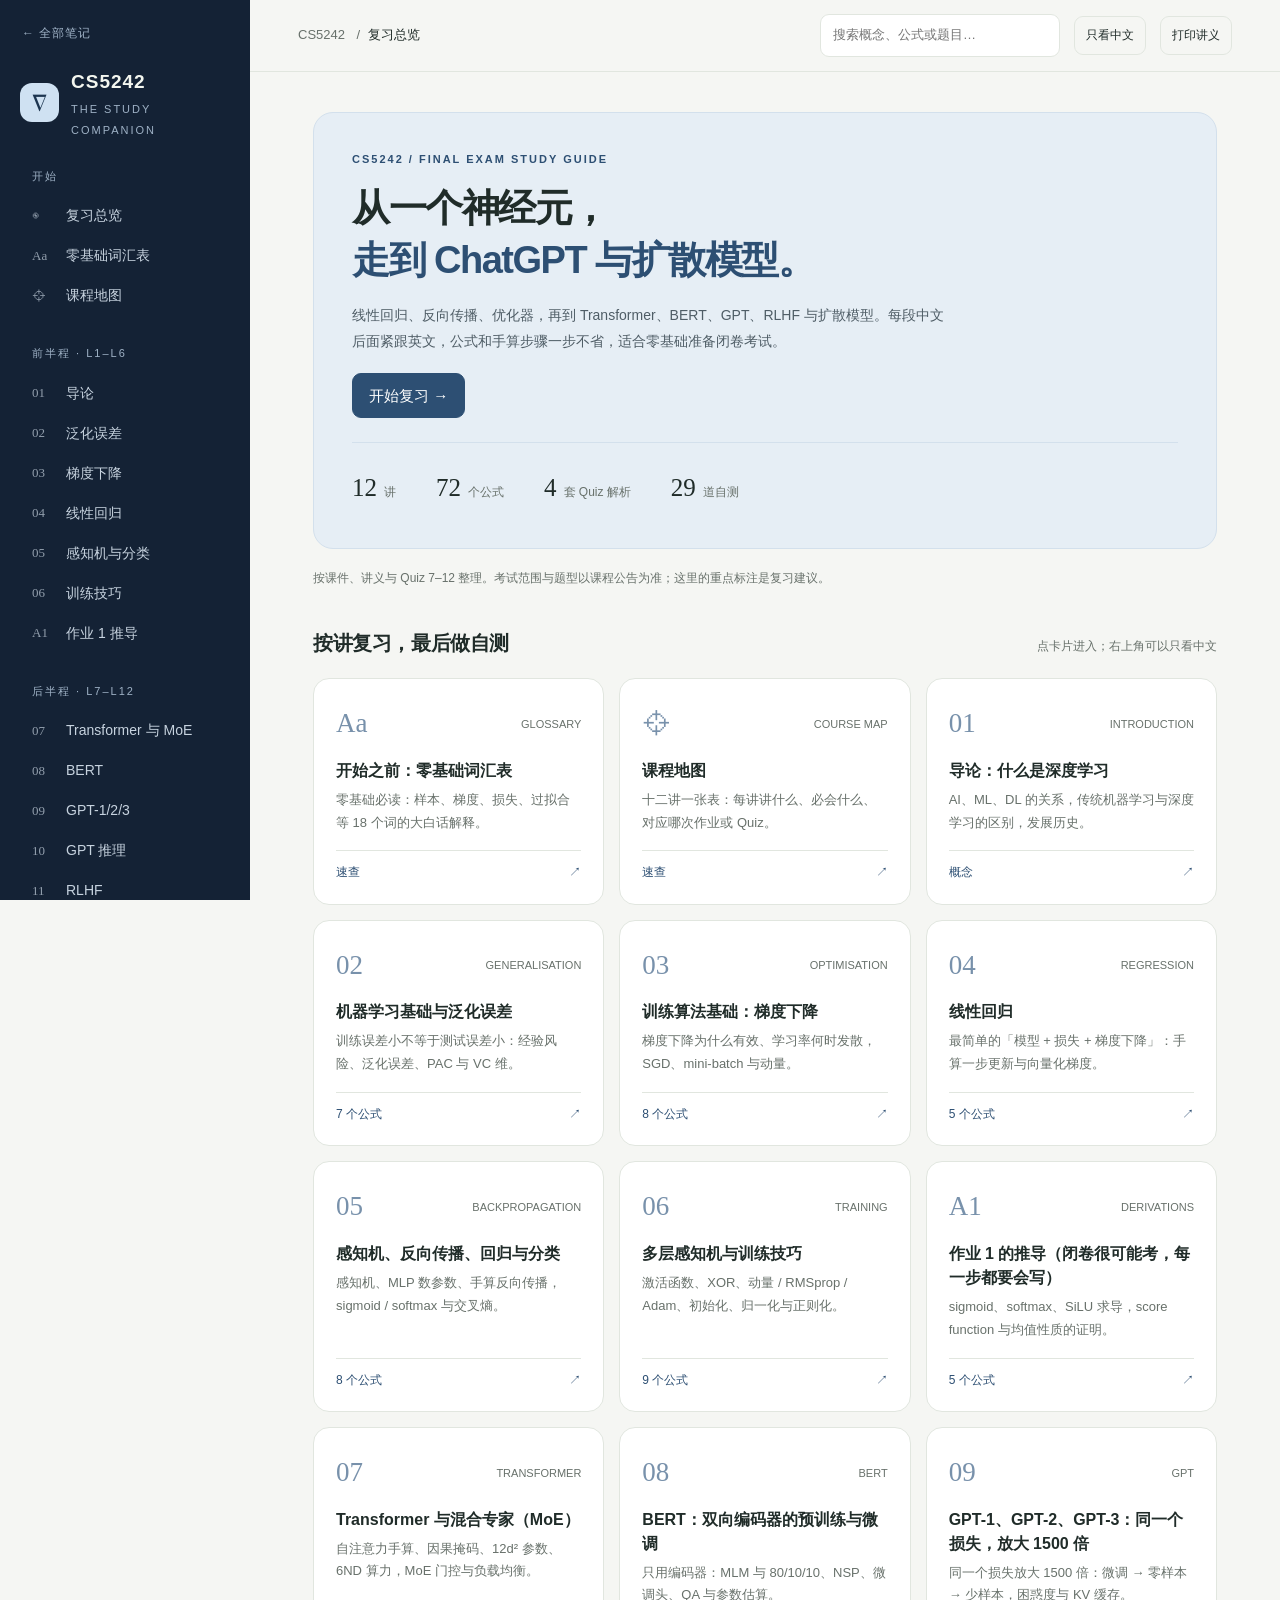
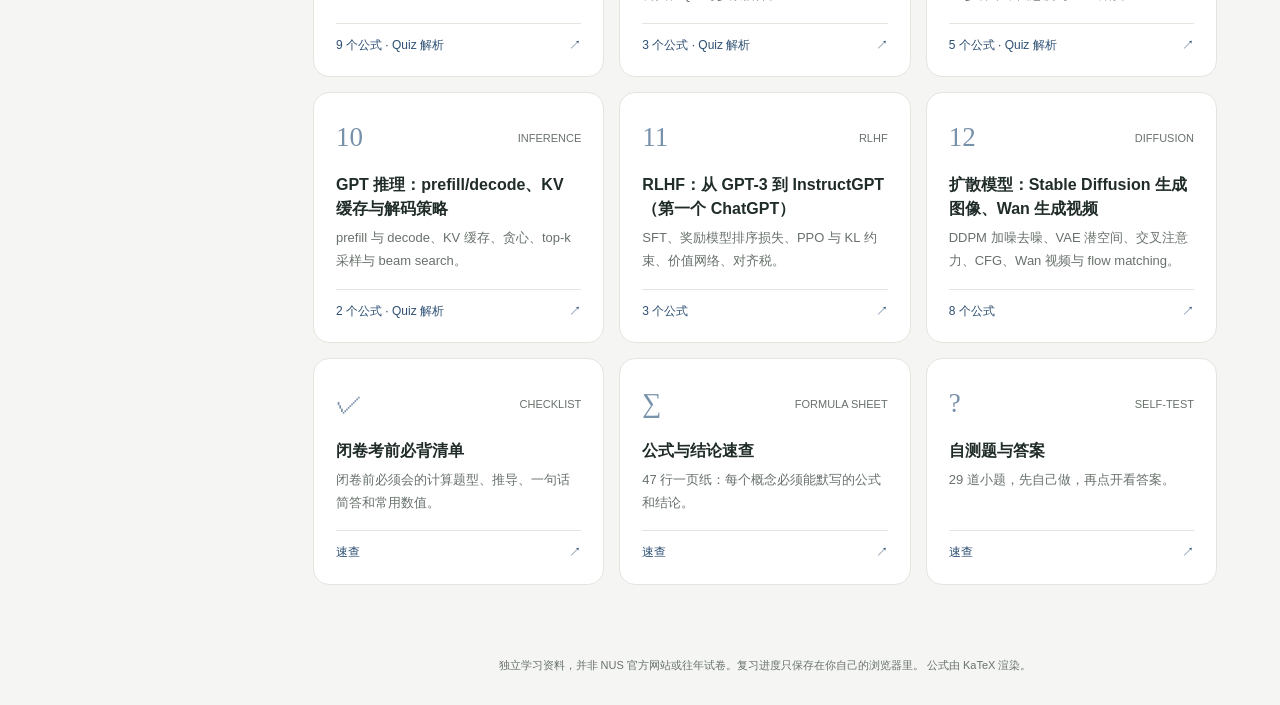
==== cs5242-study.html @ ff775653 "CS5242: add Lecture 11 (RLHF) and Lecture 12 (diffusion models) - New bilingual L11 page: SFT, rewar" ====
<!doctype html>
<html lang="zh-CN">
<head>
<meta charset="utf-8"><meta name="viewport" content="width=device-width,initial-scale=1">
<meta name="description" content="CS5242 Lecture 1–12 期末复习：逐段中英对照的概念讲解、公式、手算例题、Quiz 解析与自测。">
<title>CS5242 · 神经网络与深度学习复习手册</title>
<link rel="stylesheet" href="assets/katex/katex.min.css">
<link rel="stylesheet" href="assets/site.css">
</head>
<body class="accent-blue" data-store="cs5242-study-v1" data-code="CS5242">
<a class="skip" href="#main">跳到正文</a>
<aside id="sidebar" aria-label="课程导航">
 <a class="back-link" href="index.html">← 全部笔记</a>
 <div class="brand"><span class="brandmark" aria-hidden="true">∇</span><div><strong>CS5242</strong><small>THE STUDY COMPANION</small></div></div>
 <nav id="nav" aria-label="神经网络与深度学习"><div class="navlabel">开始</div><a href="#overview" data-page="overview"><span class="num">◉</span>复习总览</a><a href="#glossary" data-page="glossary"><span class="num">Aa</span>零基础词汇表</a><a href="#map" data-page="map"><span class="num">⌖</span>课程地图</a><div class="navlabel">前半程 · L1–L6</div><a href="#L1" data-page="L1"><span class="num">01</span>导论<span class="done"></span></a><a href="#L2" data-page="L2"><span class="num">02</span>泛化误差<span class="done"></span></a><a href="#L3" data-page="L3"><span class="num">03</span>梯度下降<span class="done"></span></a><a href="#L4" data-page="L4"><span class="num">04</span>线性回归<span class="done"></span></a><a href="#L5" data-page="L5"><span class="num">05</span>感知机与分类<span class="done"></span></a><a href="#L6" data-page="L6"><span class="num">06</span>训练技巧<span class="done"></span></a><a href="#A1" data-page="A1"><span class="num">A1</span>作业 1 推导<span class="done"></span></a><div class="navlabel">后半程 · L7–L12</div><a href="#L7" data-page="L7"><span class="num">07</span>Transformer 与 MoE<span class="done"></span></a><a href="#L8" data-page="L8"><span class="num">08</span>BERT<span class="done"></span></a><a href="#L9" data-page="L9"><span class="num">09</span>GPT-1/2/3<span class="done"></span></a><a href="#L10" data-page="L10"><span class="num">10</span>GPT 推理<span class="done"></span></a><a href="#L11" data-page="L11"><span class="num">11</span>RLHF<span class="done"></span></a><a href="#L12" data-page="L12"><span class="num">12</span>扩散模型<span class="done"></span></a><div class="navlabel">考前</div><a href="#checklist" data-page="checklist"><span class="num">✓</span>闭卷必背清单</a><a href="#formulas" data-page="formulas"><span class="num">∑</span>公式速查</a><a href="#selftest" data-page="selftest"><span class="num">?</span>自测题</a></nav>
 <div class="sidebar-foot"><div id="progress-text">你的复习进度 · 0 / 13</div><div class="progressbar" role="progressbar" aria-label="复习进度" aria-valuemin="0" aria-valuemax="13" aria-valuenow="0"><span id="progress-fill" style="width:0%"></span></div><p style="font-size:11px;margin:8px 0 0">Lecture 01–12 · 中英对照版<br>依据课件与讲义整理</p></div>
</aside>
<div class="workspace">
<header class="topbar"><button class="menu-toggle" type="button" aria-controls="sidebar" aria-expanded="false">目录</button><div class="crumb">CS5242 <span style="padding:0 8px">/</span><b id="breadcrumb">复习总览</b></div><div class="searchbox"><label for="search" hidden>搜索知识点</label><input id="search" type="search" placeholder="搜索概念、公式或题目…" autocomplete="off" aria-controls="search-results"><div id="search-results" class="search-results" hidden></div></div><button class="tool" id="lang-toggle" type="button" aria-pressed="false">只看中文</button><button class="tool" id="print" type="button">打印讲义</button></header>
<main class="content" id="main">
<section class="page" id="overview" data-title="复习总览"><div class="hero"><div class="eyebrow">CS5242 / FINAL EXAM STUDY GUIDE</div><h1>从一个神经元，<br><span>走到 ChatGPT 与扩散模型。</span></h1><p>线性回归、反向传播、优化器，再到 Transformer、BERT、GPT、RLHF 与扩散模型。每段中文后面紧跟英文，公式和手算步骤一步不省，适合零基础准备闭卷考试。</p><button class="primary" id="start" type="button">开始复习 →</button><div class="metrics"><div><b>12</b><span>讲</span></div><div><b>72</b><span>个公式</span></div><div><b>4</b><span>套 Quiz 解析</span></div><div><b>29</b><span>道自测</span></div></div></div><p class="intro-note">按课件、讲义与 Quiz 7–12 整理。考试范围与题型以课程公告为准；这里的重点标注是复习建议。</p><div class="sectionhead"><h2>按讲复习，最后做自测</h2><small>点卡片进入；右上角可以只看中文</small></div><div class="chapter-grid"><a class="chapter-card" href="#glossary"><div class="cardtop"><span class="index">Aa</span><span>GLOSSARY</span></div><h3>开始之前：零基础词汇表</h3><p>零基础必读：样本、梯度、损失、过拟合等 18 个词的大白话解释。</p><div class="cardbottom"><span>速查</span><span>↗</span></div></a><a class="chapter-card" href="#map"><div class="cardtop"><span class="index">⌖</span><span>COURSE MAP</span></div><h3>课程地图</h3><p>十二讲一张表：每讲讲什么、必会什么、对应哪次作业或 Quiz。</p><div class="cardbottom"><span>速查</span><span>↗</span></div></a><a class="chapter-card" href="#L1"><div class="cardtop"><span class="index">01</span><span>INTRODUCTION</span></div><h3>导论：什么是深度学习</h3><p>AI、ML、DL 的关系，传统机器学习与深度学习的区别，发展历史。</p><div class="cardbottom"><span>概念</span><span>↗</span></div></a><a class="chapter-card" href="#L2"><div class="cardtop"><span class="index">02</span><span>GENERALISATION</span></div><h3>机器学习基础与泛化误差</h3><p>训练误差小不等于测试误差小：经验风险、泛化误差、PAC 与 VC 维。</p><div class="cardbottom"><span>7 个公式</span><span>↗</span></div></a><a class="chapter-card" href="#L3"><div class="cardtop"><span class="index">03</span><span>OPTIMISATION</span></div><h3>训练算法基础：梯度下降</h3><p>梯度下降为什么有效、学习率何时发散，SGD、mini-batch 与动量。</p><div class="cardbottom"><span>8 个公式</span><span>↗</span></div></a><a class="chapter-card" href="#L4"><div class="cardtop"><span class="index">04</span><span>REGRESSION</span></div><h3>线性回归</h3><p>最简单的「模型 + 损失 + 梯度下降」：手算一步更新与向量化梯度。</p><div class="cardbottom"><span>5 个公式</span><span>↗</span></div></a><a class="chapter-card" href="#L5"><div class="cardtop"><span class="index">05</span><span>BACKPROPAGATION</span></div><h3>感知机、反向传播、回归与分类</h3><p>感知机、MLP 数参数、手算反向传播，sigmoid / softmax 与交叉熵。</p><div class="cardbottom"><span>8 个公式</span><span>↗</span></div></a><a class="chapter-card" href="#L6"><div class="cardtop"><span class="index">06</span><span>TRAINING</span></div><h3>多层感知机与训练技巧</h3><p>激活函数、XOR、动量 / RMSprop / Adam、初始化、归一化与正则化。</p><div class="cardbottom"><span>9 个公式</span><span>↗</span></div></a><a class="chapter-card" href="#A1"><div class="cardtop"><span class="index">A1</span><span>DERIVATIONS</span></div><h3>作业 1 的推导（闭卷很可能考，每一步都要会写）</h3><p>sigmoid、softmax、SiLU 求导，score function 与均值性质的证明。</p><div class="cardbottom"><span>5 个公式</span><span>↗</span></div></a><a class="chapter-card" href="#L7"><div class="cardtop"><span class="index">07</span><span>TRANSFORMER</span></div><h3>Transformer 与混合专家（MoE）</h3><p>自注意力手算、因果掩码、12d² 参数、6ND 算力，MoE 门控与负载均衡。</p><div class="cardbottom"><span>9 个公式 · Quiz 解析</span><span>↗</span></div></a><a class="chapter-card" href="#L8"><div class="cardtop"><span class="index">08</span><span>BERT</span></div><h3>BERT：双向编码器的预训练与微调</h3><p>只用编码器：MLM 与 80/10/10、NSP、微调头、QA 与参数估算。</p><div class="cardbottom"><span>3 个公式 · Quiz 解析</span><span>↗</span></div></a><a class="chapter-card" href="#L9"><div class="cardtop"><span class="index">09</span><span>GPT</span></div><h3>GPT-1、GPT-2、GPT-3：同一个损失，放大 1500 倍</h3><p>同一个损失放大 1500 倍：微调 → 零样本 → 少样本，困惑度与 KV 缓存。</p><div class="cardbottom"><span>5 个公式 · Quiz 解析</span><span>↗</span></div></a><a class="chapter-card" href="#L10"><div class="cardtop"><span class="index">10</span><span>INFERENCE</span></div><h3>GPT 推理：prefill/decode、KV 缓存与解码策略</h3><p>prefill 与 decode、KV 缓存、贪心、top-k 采样与 beam search。</p><div class="cardbottom"><span>2 个公式 · Quiz 解析</span><span>↗</span></div></a><a class="chapter-card" href="#L11"><div class="cardtop"><span class="index">11</span><span>RLHF</span></div><h3>RLHF：从 GPT-3 到 InstructGPT（第一个 ChatGPT）</h3><p>SFT、奖励模型排序损失、PPO 与 KL 约束、价值网络、对齐税。</p><div class="cardbottom"><span>3 个公式</span><span>↗</span></div></a><a class="chapter-card" href="#L12"><div class="cardtop"><span class="index">12</span><span>DIFFUSION</span></div><h3>扩散模型：Stable Diffusion 生成图像、Wan 生成视频</h3><p>DDPM 加噪去噪、VAE 潜空间、交叉注意力、CFG、Wan 视频与 flow matching。</p><div class="cardbottom"><span>8 个公式</span><span>↗</span></div></a><a class="chapter-card" href="#checklist"><div class="cardtop"><span class="index">✓</span><span>CHECKLIST</span></div><h3>闭卷考前必背清单</h3><p>闭卷前必须会的计算题型、推导、一句话简答和常用数值。</p><div class="cardbottom"><span>速查</span><span>↗</span></div></a><a class="chapter-card" href="#formulas"><div class="cardtop"><span class="index">∑</span><span>FORMULA SHEET</span></div><h3>公式与结论速查</h3><p>47 行一页纸：每个概念必须能默写的公式和结论。</p><div class="cardbottom"><span>速查</span><span>↗</span></div></a><a class="chapter-card" href="#selftest"><div class="cardtop"><span class="index">?</span><span>SELF-TEST</span></div><h3>自测题与答案</h3><p>29 道小题，先自己做，再点开看答案。</p><div class="cardbottom"><span>速查</span><span>↗</span></div></a></div></section>
<section class="page lesson" id="glossary" data-title="开始之前：零基础词汇表" hidden><header class="lesson-head"><div class="eyebrow">CS5242 / BEFORE YOU START</div><h1>开始之前：零基础词汇表</h1><p class="en-sub en">Before You Start: Glossary</p></header><p>深度学习一句话：<strong>用一个带参数的大函数 f(x; w) 去拟合数据，用「往下坡走」（梯度下降）的办法把参数 w 调到误差最小</strong>。这门课前六讲就是把这句话拆开讲清楚。下面的词先看一遍。</p>
<p class="en">Deep learning in one sentence: fit the data with a big parametrised function f(x; w), and tune the parameters w to minimise the error by repeatedly walking downhill (gradient descent). The first six lectures unpack this sentence. Read the terms below first.</p>
<div class="table-wrap"><table>
<thead>
<tr>
<th>词<span class="en-inline">Term</span></th>
<th>大白话</th>
<th>In plain English</th>
<th>例子<span class="en-inline">Example</span></th>
</tr>
</thead>
<tbody>
<tr>
<td>样本 / 特征 / 标签<span class="en-inline">sample / feature / label</span></td>
<td>样本是一条数据；特征 x 是它的输入属性；标签 y 是我们想预测的答案</td>
<td>A sample is one data point; the feature x is its input attribute; the label y is the answer we want to predict</td>
<td>一个人：x = 身高，y = 体重<span class="en-inline">a person: x = height, y = weight</span></td>
</tr>
<tr>
<td>向量<span class="en-inline">vector</span></td>
<td>一列数，课上默认是「竖着的」列向量，粗体 x</td>
<td>A list of numbers; the course uses column vectors by default, written in bold x</td>
<td>房子的 (面积, 楼层, 房龄)<span class="en-inline">a house's (size, floor, age)</span></td>
</tr>
<tr>
<td>矩阵<span class="en-inline">matrix</span></td>
<td>一张数表；课上常把每个样本放成矩阵 X 的一行</td>
<td>A table of numbers; each sample is usually one row of X</td>
<td>m 个样本 × n 个特征<span class="en-inline">m samples × n features</span></td>
</tr>
<tr>
<td>点积<span class="en-inline">dot product wᵀx</span></td>
<td>对应位置相乘再加起来，就是「加权求和」</td>
<td>Multiply matching entries and add them up: a weighted sum</td>
<td>(1,2)·(3,4) = 3 + 8 = 11</td>
</tr>
<tr>
<td>参数 / 权重<span class="en-inline">parameters / weights w, b</span></td>
<td>模型里可以调的旋钮；w 是斜率/权重，b 是截距/偏置</td>
<td>The tunable knobs of the model; w is the slope or weight, b is the intercept or bias</td>
<td>ỹ = wx + b</td>
</tr>
<tr>
<td>超参数<span class="en-inline">hyperparameter</span></td>
<td>不是训练学出来、而是人预先定的设置</td>
<td>A setting chosen by people beforehand, not learned in training</td>
<td>学习率、层数、batch size、多项式次数<span class="en-inline">learning rate, depth, batch size, polynomial degree</span></td>
</tr>
<tr>
<td>损失函数<span class="en-inline">loss function</span></td>
<td>衡量预测和真值差多少，越小越好</td>
<td>Measures how far the prediction is from the truth; smaller is better</td>
<td>平方误差<span class="en-inline">squared error (ỹ − y)²</span></td>
</tr>
<tr>
<td>导数<span class="en-inline">derivative</span></td>
<td>旋钮微微一拧，输出变多少；也就是曲线的斜率</td>
<td>How much the output changes when you nudge a knob: the slope of the curve</td>
<td>f(x) = x² 的导数是 2x<span class="en-inline">the derivative of x² is 2x</span></td>
</tr>
<tr>
<td>偏导数 / 梯度<span class="en-inline">partial derivative / gradient ∇</span></td>
<td>多个旋钮时，对每个单独求导，排成一个向量就是梯度；它指向「上坡最陡」的方向</td>
<td>With many knobs, differentiate with respect to each one and stack the results: that vector is the gradient, pointing in the steepest uphill direction</td>
<td>∇f = (∂f/∂w₁, ∂f/∂w₂)</td>
</tr>
<tr>
<td>链式法则<span class="en-inline">chain rule</span></td>
<td>复合函数求导：外层导数 × 内层导数。反向传播就是反复用链式法则</td>
<td>Derivative of a composition = outer derivative × inner derivative. Backpropagation is the chain rule applied over and over</td>
<td>ln(x + x²) 的导数 = (1 + 2x)/(x + x²)</td>
</tr>
<tr>
<td>学习率<span class="en-inline">learning rate α or η</span></td>
<td>每一步下坡走多远；太大会来回跳甚至发散，太小走得慢</td>
<td>How far each downhill step goes; too large oscillates or diverges, too small is slow</td>
<td>0.1、0.01</td>
</tr>
<tr>
<td>前向传播 / 反向传播<span class="en-inline">forward / backward pass</span></td>
<td>前向：由输入算出预测和损失；反向：从损失往回算每个参数的梯度</td>
<td>Forward: from the input to the prediction and loss. Backward: from the loss back to the gradient of every parameter</td>
<td>先 forward 再 backward<span class="en-inline">forward first, then backward</span></td>
</tr>
<tr>
<td>训练 vs 推理<span class="en-inline">training vs inference</span></td>
<td>训练要前向 + 反向 + 更新参数；推理（使用模型）只要前向</td>
<td>Training = forward + backward + update; inference (using the model) = forward only</td>
<td>用 ChatGPT 就是推理<span class="en-inline">using ChatGPT is inference</span></td>
</tr>
<tr>
<td>训练集 / 验证集 / 测试集<span class="en-inline">train / validation / test set</span></td>
<td>训练集学参数；验证集调超参数；测试集只在最后报告成绩，绝不能用来训练或调参</td>
<td>Train set learns parameters; validation set tunes hyperparameters; test set only reports the final score and is never used for training or tuning</td>
<td>像考试题不能提前看<span class="en-inline">like not seeing the exam beforehand</span></td>
</tr>
<tr>
<td>过拟合 / 欠拟合<span class="en-inline">overfitting / underfitting</span></td>
<td>过拟合：把训练数据背得太死，新数据表现差；欠拟合：模型太简单，连训练数据都拟合不好</td>
<td>Overfitting: memorising the training data and doing badly on new data. Underfitting: a model too simple to fit even the training data</td>
<td>用 9 次多项式拟合 10 个点<span class="en-inline">a degree-9 polynomial through 10 points</span></td>
</tr>
<tr>
<td>回归 vs 分类<span class="en-inline">regression vs classification</span></td>
<td>回归预测连续数值；分类预测类别</td>
<td>Regression predicts a continuous number; classification predicts a category</td>
<td>明天气温 vs 明天是否下雨<span class="en-inline">tomorrow's temperature vs whether it rains</span></td>
</tr>
<tr>
<td>概率 / 期望<span class="en-inline">probability / expectation E[·]</span></td>
<td>概率在 0 到 1 之间；期望是加权平均</td>
<td>A probability lies between 0 and 1; an expectation is a probability-weighted average</td>
<td>掷骰子期望 3.5<span class="en-inline">a fair die has expectation 3.5</span></td>
</tr>
<tr>
<td>log</td>
<td>本课里一般是自然对数 ln；log 把乘法变成加法，用在交叉熵里</td>
<td>Usually the natural log ln in this course; it turns products into sums, which is why it appears in cross-entropy</td>
<td>log(ab) = log a + log b</td>
</tr>
</tbody>
</table></div>
<p><strong>读笔记的建议</strong>：本课所有内容都套在同一个流程里——<strong>准备数据 → 选模型 → 选损失函数 → 用梯度下降训练 → 在验证/测试集上评估 → 部署</strong>。每讲只是换了其中一两个环节。看到公式先问：它属于哪个环节？</p>
<p class="en">How to read these notes: everything in the course fits one pipeline — prepare data → choose a model → choose a loss → train with gradient descent → evaluate on validation/test data → deploy. Each lecture changes only one or two of these steps. When you see a formula, first ask which step it belongs to.</p>
<div class="lesson-footer"><a href="#overview">← 复习总览</a><span></span><a href="#map">课程地图 →</a></div></section>
<section class="page lesson" id="map" data-title="课程地图" hidden><header class="lesson-head"><div class="eyebrow">CS5242 / COURSE MAP</div><h1>课程地图</h1><p class="en-sub en">Course Map</p></header><p>全课分两半：前六讲（L1–L6）从「什么是深度学习」走到「怎么把一个多层网络训练好」；后六讲（L7–L12）讲 Transformer、大语言模型（BERT、GPT 与推理）、RLHF 和扩散模型。课件主要是 L1、L4、L5、L6 和 L7–L12 的幻灯片；L2、L3 以讲义和手写白板为主（白板是图片，本笔记用讲义和 quiz 补全）；L10 课件是 L9 的扩充版。</p>
<p class="en">The course has two halves. L1–L6 go from "what is deep learning" to "how to train a multi-layer network well"; L7–L12 cover the Transformer, large language models (BERT, GPT and inference), RLHF and diffusion models. Most material comes from the slides of L1, L4–L6 and L7–L12; L2 and L3 are mainly lecture notes and handwritten whiteboards (the whiteboards are images, so these notes fill them in from the lecture notes and quizzes). The L10 slides are an extended version of L9.</p>
<div class="table-wrap"><table>
<thead>
<tr>
<th>讲<span class="en-inline">Lecture</span></th>
<th>主题<span class="en-inline">Topic</span></th>
<th>一句话<span class="en-inline">In one line</span></th>
<th>必会内容<span class="en-inline">Must know</span></th>
<th>对应作业<span class="en-inline">Assessment</span></th>
</tr>
</thead>
<tbody>
<tr>
<td>L1</td>
<td>导论<span class="en-inline">Introduction</span></td>
<td>深度学习 = 自动学特征的多层函数<span class="en-inline">deep learning = multi-layer functions that learn their own features</span></td>
<td>AI / ML / DL 的关系，传统 ML vs DL，发展历史<span class="en-inline">AI vs ML vs DL, classical ML vs DL, history</span></td>
<td>—</td>
</tr>
<tr>
<td>L2</td>
<td>机器学习基础与泛化<span class="en-inline">ML basics and generalisation</span></td>
<td>训练误差小不等于测试误差小<span class="en-inline">low training error does not mean low test error</span></td>
<td>偏差与伪相关、训练 vs 推理、经验风险最小化、泛化误差、PAC、VC 维<span class="en-inline">bias and spurious correlation, training vs inference, ERM, generalisation error, PAC, VC dimension</span></td>
<td>A1 Task 4</td>
</tr>
<tr>
<td>L3</td>
<td>训练算法基础<span class="en-inline">Training algorithm basics</span></td>
<td>梯度下降及其变体<span class="en-inline">gradient descent and its variants</span></td>
<td>GD、SGD、mini-batch、学习率与收敛/发散、动量、零阶方法<span class="en-inline">GD, SGD, mini-batch, learning rate and convergence/divergence, momentum, zeroth-order methods</span></td>
<td>A2</td>
</tr>
<tr>
<td>L4</td>
<td>线性回归<span class="en-inline">Linear regression</span></td>
<td>最简单的「模型 + 损失 + 梯度下降」<span class="en-inline">the simplest model + loss + gradient descent</span></td>
<td>单/多变量线性回归、平方损失、求导法则、向量化梯度<span class="en-inline">uni/multivariate regression, squared loss, derivative rules, vectorised gradient</span></td>
<td>A2</td>
</tr>
<tr>
<td>L5</td>
<td>感知机、回归与分类<span class="en-inline">Perceptrons, regression and classification</span></td>
<td>从一个神经元到多层网络，从回归到分类<span class="en-inline">from one neuron to a network, from regression to classification</span></td>
<td>感知机、MLP、反向传播、过/欠拟合、数据划分、逻辑回归、交叉熵、softmax、显存估算<span class="en-inline">perceptron, MLP, backprop, over/underfitting, data splits, logistic regression, cross-entropy, softmax, memory estimates</span></td>
<td>A1 Task 1, A3</td>
</tr>
<tr>
<td>L6</td>
<td>多层感知机与训练技巧<span class="en-inline">MLPs and training tricks</span></td>
<td>把深网络训练好的一整套办法<span class="en-inline">the toolkit for training deep networks well</span></td>
<td>激活函数、XOR、SGD、动量、RMSprop、Adam、学习率衰减、初始化、归一化、正则化<span class="en-inline">activations, XOR, SGD, momentum, RMSprop, Adam, LR decay, initialisation, normalisation, regularisation</span></td>
<td>A1 Task 2, A4, A5</td>
</tr>
<tr>
<td>L7</td>
<td>Transformer 与 MoE<span class="en-inline">Transformer and MoE</span></td>
<td>注意力让每个 token 一步看到全部，整句并行；MoE 参数大、计算不变<span class="en-inline">attention lets every token see all tokens in one step, in parallel; MoE adds parameters without adding compute</span></td>
<td>QKV 注意力、√d_k 缩放、因果掩码、多头、残差与 LayerNorm、12d² 参数、6ND 算力、MFU、门控与负载均衡<span class="en-inline">QKV attention, √d_k scaling, causal mask, multi-head, residual and LayerNorm, 12d² parameters, 6ND compute, MFU, gating and load balancing</span></td>
<td>Quiz 7</td>
</tr>
<tr>
<td>L8</td>
<td>BERT</td>
<td>只用编码器，遮词猜词预训练一次，再加小头微调<span class="en-inline">encoder only, pre-trained once by guessing masked words, then fine-tuned with a small head</span></td>
<td>四个问题、MLM 与 80/10/10、NSP、输入表示、位置编码、warm-up、微调头、参数与算力<span class="en-inline">the four questions, MLM and 80/10/10, NSP, input representation, positional encoding, warm-up, fine-tuning heads, parameters and compute</span></td>
<td>Quiz 8</td>
</tr>
<tr>
<td>L9</td>
<td>GPT-1、GPT-2、GPT-3</td>
<td>同一个损失放大 1500 倍：微调 → 零样本 → 少样本<span class="en-inline">one loss scaled up 1,500×: fine-tuning → zero-shot → few-shot</span></td>
<td>N ≈ 12Ld²、6ND、PF-day、权重绑定、BPE、困惑度、前向次数、Pre-LN、上下文学习、GPT-3 的 Adam 设置<span class="en-inline">N ≈ 12Ld², 6ND, PF-day, weight tying, BPE, perplexity, forward-pass counts, Pre-LN, in-context learning, GPT-3's Adam settings</span></td>
<td>Quiz 9, A5</td>
</tr>
<tr>
<td>L10</td>
<td>GPT 推理<span class="en-inline">GPT inference</span></td>
<td>模型只给概率，选词是另外的规则<span class="en-inline">the model only gives probabilities; picking a token is a separate rule</span></td>
<td>prefill 与 decode、KV 缓存、贪心 / 采样 / top-k / beam search、长度惩罚<span class="en-inline">prefill and decode, KV cache, greedy / sampling / top-k / beam search, length penalty</span></td>
<td>Quiz 10</td>
</tr>
<tr>
<td>L11</td>
<td>RLHF 与 InstructGPT<span class="en-inline">RLHF and InstructGPT</span></td>
<td>结构不变，只改后训练：SFT → 奖励模型 → PPO<span class="en-inline">same architecture, only post-training changes: SFT → reward model → PPO</span></td>
<td>SFT 掩码损失、Bradley–Terry 排序损失与 C(K,2) 对、PPO 目标（RM 分数 − β·KL + γ·预训练）、价值网络、对齐税、显存与算力估算<span class="en-inline">masked SFT loss, Bradley–Terry ranking loss and C(K,2) pairs, PPO objective (RM score − β·KL + γ·pre-training), value network, alignment tax, memory and compute estimates</span></td>
<td>Quiz 11</td>
</tr>
<tr>
<td>L12</td>
<td>扩散模型：Stable Diffusion 与 Wan<span class="en-inline">Diffusion: Stable Diffusion and Wan</span></td>
<td>生成 = 从纯噪声开始一步步去噪<span class="en-inline">generation = denoising step by step from pure noise</span></td>
<td>前向加噪与 ᾱₜ、预测噪声的 MSE、采样公式、VAE 潜空间、交叉注意力、CFG、U-Net vs DiT、3D 因果 VAE 与 token 数、flow matching<span class="en-inline">forward noising and ᾱₜ, noise-prediction MSE, sampling update, VAE latent space, cross-attention, CFG, U-Net vs DiT, 3D causal VAE and token counts, flow matching</span></td>
<td>Quiz 12</td>
</tr>
</tbody>
</table></div>
<p>一条主线串起来：<strong>L4 线性回归</strong>（一个神经元、没有激活）→ <strong>L5 加上 sigmoid / softmax 做分类</strong>，把神经元堆成 MLP，用反向传播求梯度 → <strong>L6 换更好的激活和优化器</strong>、用正则化防过拟合。L2 告诉你「为什么要关心测试误差」，L3 告诉你「梯度下降为什么能工作、何时会崩」。后半程：<strong>L7 Transformer</strong>（注意力 + FFN，MoE 把 FFN 换成专家）→ <strong>L8 BERT</strong>（只用编码器，遮词预训练 + 微调）→ <strong>L9 GPT-1/2/3</strong>（只用解码器，预测下一个词，越放越大）→ <strong>L10 推理</strong>（prefill/decode、KV 缓存、怎么从概率里选词）→ <strong>L11 RLHF</strong>（SFT、奖励模型、PPO，把 GPT-3 变成 ChatGPT）→ <strong>L12 扩散模型</strong>（Stable Diffusion 生成图像、Wan 生成视频）。从 L8 起每个模型都用同一个模板拆：架构、损失、数据、优化器。</p>
<p class="en">The storyline: L4 linear regression (one neuron, no activation) → L5 adds sigmoid/softmax for classification, stacks neurons into an MLP and gets gradients by backpropagation → L6 uses better activations and optimisers and regularises against overfitting. L2 explains why test error is what matters; L3 explains why gradient descent works and when it breaks. Second half: L7 Transformer (attention + FFN; MoE replaces the FFN with experts) → L8 BERT (encoder only, masked-word pre-training + fine-tuning) → L9 GPT-1/2/3 (decoder only, next-token prediction, scaled up) → L10 inference (prefill/decode, KV cache, choosing a token from probabilities) → L11 RLHF (SFT, reward model, PPO: turning GPT-3 into ChatGPT) → L12 diffusion models (Stable Diffusion for images, Wan for video). From L8 on, every model is taken apart with one template: architecture, loss, data, optimiser.</p>
<div class="lesson-footer"><a href="#glossary">← 开始之前：零基础词汇表</a><span></span><a href="#L1">L1 导论：什么是深度学习 →</a></div></section>
<section class="page lesson" id="L1" data-title="L1 导论：什么是深度学习" data-lecture="1" hidden><header class="lesson-head"><div class="eyebrow">LECTURE 01</div><h1>导论：什么是深度学习</h1><p class="en-sub en">Introduction: What Is Deep Learning</p></header><p class="toc-label">本页目录</p><div class="toc"><button type="button" data-jump="L1-s1">1 AI ⊃ ML ⊃ DL：一层套一层</button><button type="button" data-jump="L1-s2">2 传统机器学习 vs 深度学习（本讲最重要的一张图）</button><button type="button" data-jump="L1-s3">3 为什么深度学习越来越重要</button><button type="button" data-jump="L1-s4">4 「神经」网络只是一个比喻</button><button type="button" data-jump="L1-s5">5 历史时间线 · Timeline（知道先后顺序和代表人物即可</button></div><div class="summary"><p><strong>这一讲在干什么</strong>：给整门课定位。L1 基本只考概念（判断题、简答题），不考计算。读完你要能用自己的话说清三件事：AI、ML、DL 是什么关系；传统机器学习和深度学习差在哪；深度学习为什么最近十几年才火起来。</p><p class="en">What this lecture is about: it sets the scene for the course. L1 is examined only through concepts (true/false and short answers), not calculations. You should be able to explain three things in your own words: how AI, ML and DL relate; how classical machine learning differs from deep learning; and why deep learning took off only in the last decade or so.</p></div>

<h2 id="L1-s1">1. AI ⊃ ML ⊃ DL：一层套一层<span class="en-inline">Nested fields</span></h2>
<ul>
<li>
<p><strong>人工智能 AI</strong>（1950 年代起）：让机器表现出人类的智能。早期的做法是「专家系统」：人把规则一条一条写进程序，比如「体温 &gt; 38℃ 且咳嗽 → 可能感冒」。今天常见的 AI 大多是「窄 AI」，只会一件事：图像识别、机器翻译、推荐系统。</p>
<p class="en">Artificial intelligence (from the 1950s): machines exhibiting human intelligence. Early systems were expert systems, with rules written by hand, e.g. "temperature &gt; 38 °C and cough → possibly flu". Most AI today is narrow AI that does one thing: image recognition, machine translation, recommendation.</p>
</li>
<li>
<p><strong>机器学习 ML</strong>（1980 年代起）：不再手写规则，而是让程序从数据（经验）里自己找规律。例子：要识别照片里有没有飞机，手写规则几乎不可能（颜色、角度、大小千变万化），但给程序一万张标好「有/没有飞机」的照片，它可以自己学出来。</p>
<p class="en">Machine learning (from the 1980s): instead of hand-written rules, the program finds patterns in data (experience) by itself. Writing rules to spot an aeroplane in a photo is nearly impossible because colour, angle and size vary endlessly, but a program shown ten thousand labelled photos can learn it.</p>
</li>
<li>
<p><strong>深度学习 DL</strong>：机器学习的一个分支，用「很多层非线性处理单元串起来」来提取和变换特征。数学上就是函数的复合 y = f₃(f₂(f₁(x)))，每一层 fᵢ 有自己的参数；「深」指的是层数多。</p>
<p class="en">Deep learning: a branch of ML that uses a cascade of many layers of non-linear processing units to extract and transform features. Mathematically it is a composition of functions y = f₃(f₂(f₁(x))), each layer with its own parameters; "deep" means many layers.</p>
</li>
<li>
<p>三者关系：AI ⊃ ML ⊃ DL。所有深度学习都是机器学习，反过来不成立（决策树、SVM 是机器学习但不是深度学习）。</p>
<p class="en">AI ⊃ ML ⊃ DL. All deep learning is machine learning, but not the other way round (decision trees and SVMs are ML but not DL).</p>
</li>
</ul>
<h2 id="L1-s2">2. 传统机器学习 vs 深度学习（本讲最重要的一张图）<span class="en-inline">Classical ML vs deep learning (the key slide)</span></h2>
<p>任务：判断一张图片是不是猫。</p>
<p class="en">Task: decide whether an image shows a cat.</p>
<ul>
<li>
<p><strong>传统机器学习分两步</strong>：</p>
<p class="en">Classical ML works in two steps:</p>
<ol>
<li>
<p>特征提取器 φ(x)：由人设计，比如边缘、颜色直方图、纹理统计，把原始像素 x 变成一串数字 φ(x)。这一步<strong>不学习</strong>，全靠人的领域知识。</p>
<p class="en">Feature extractor φ(x): designed by people (edges, colour histograms, texture statistics) to turn raw pixels x into a vector φ(x). This step is not learned; it relies entirely on domain knowledge.</p>
</li>
<li>
<p>分类器 wᵀφ(x)：比如结果 &gt; 0 就判为猫。<strong>只有 w 是从数据里学出来的</strong>。</p>
<p class="en">Classifier wᵀφ(x): e.g. predict "cat" if it is &gt; 0. Only w is learned from data.</p>
</li>
</ol>
<ul>
<li>
<p>缺点：特征设计得不好，分类器再强也没用；换个任务（猫 → 汽车）要重新设计特征。</p>
<p class="en">Drawback: with poor features no classifier can help, and a new task (cats → cars) needs new hand-designed features.</p>
</li>
</ul>
</li>
<li>
<p><strong>深度学习一步到位</strong>：特征提取和分类合成一个网络 f(x, w)，从原始像素直接输出答案。网络前几层会自动学出「边缘 → 纹理 → 部件（耳朵、眼睛）→ 整只猫」这样逐层变抽象的特征。特征和分类器一起从数据里学出来，这叫<strong>特征学习</strong>（feature learning，也叫表示学习）。</p>
<p class="en">Deep learning does it in one go: feature extraction and classification are merged into one network f(x, w) that maps raw pixels straight to the answer. The early layers learn increasingly abstract features (edges → textures → parts such as ears and eyes → the whole cat). Features and classifier are learned together from data: this is feature (representation) learning.</p>
</li>
<li>
<p>一句话记：传统 ML 只学「怎么用特征」，DL 连「用什么特征」也一起学。</p>
<p class="en">In one line: classical ML learns only how to use the features; DL also learns which features to use.</p>
</li>
</ul>
<div class="table-wrap"><table>
<thead>
<tr>
<th>对比<span class="en-inline">Aspect</span></th>
<th>传统机器学习<span class="en-inline">Classical ML</span></th>
<th>深度学习<span class="en-inline">Deep learning</span></th>
</tr>
</thead>
<tbody>
<tr>
<td>特征从哪来<span class="en-inline">Where features come from</span></td>
<td>人工设计 φ(x)<span class="en-inline">hand-designed φ(x)</span></td>
<td>网络自动学<span class="en-inline">learned by the network</span></td>
</tr>
<tr>
<td>学什么<span class="en-inline">What is learned</span></td>
<td>只学分类器 w<span class="en-inline">only the classifier w</span></td>
<td>特征 + 分类器一起学（端到端）<span class="en-inline">features and classifier together (end to end)</span></td>
</tr>
<tr>
<td>对数据量的需求<span class="en-inline">Data needed</span></td>
<td>较少<span class="en-inline">less</span></td>
<td>很多，而且数据越多越好<span class="en-inline">a lot, and more keeps helping</span></td>
</tr>
<tr>
<td>换一个任务<span class="en-inline">New task</span></td>
<td>要重新设计特征<span class="en-inline">redesign the features</span></td>
<td>换数据重新训练即可<span class="en-inline">retrain on new data</span></td>
</tr>
</tbody>
</table></div>
<h2 id="L1-s3">3. 为什么深度学习越来越重要<span class="en-inline">Why deep learning matters more and more</span></h2>
<ul>
<li>
<p>课件的逻辑：我们要的是从「数据」到「有用的信息」。过去中间那步「数据处理」要靠人；深度学习把它自动化了。不同应用再结合各自的领域知识（先验），设计出不同的新方法。</p>
<p class="en">The slides' logic: we want to go from data to useful information. The data-processing step in between used to be done by people; deep learning automates it, and each application adds its own domain knowledge (priors) to design new methods.</p>
</li>
<li>
<p><strong>为什么是机器学习</strong>：数据量和算力都在快速增长。</p>
<p class="en">Why ML: data and computation are growing fast.</p>
</li>
<li>
<p><strong>为什么是深度学习</strong>：</p>
<p class="en">Why DL:</p>
<ol>
<li>
<p>少靠手工、多从数据学（特征学习），所以数据和算力越多，深度学习越占便宜。课件那张「性能 vs 数据量」的图：传统方法很快就饱和，结构固定的神经网络会随数据增加持续变好。</p>
<p class="en">Less hand-crafting and more learning from data (feature learning), so DL benefits most from growth in data and compute. The "performance vs data" plot: classical methods saturate quickly, while a fixed neural architecture keeps improving with more data.</p>
</li>
<li>
<p>模块化（层可以像积木一样堆叠）+ 对「层级结构」的归纳偏置（现实世界本来就是层级的：像素 → 边缘 → 物体），帮助对付维度灾难、泛化更好。</p>
<p class="en">Modularity (layers stack like building blocks) plus an inductive bias towards hierarchy (the world is hierarchical: pixels → edges → objects), which helps against the curse of dimensionality and improves generalisation.</p>
</li>
<li>
<p>可训练：有反向传播和 GPU。</p>
<p class="en">Trainability: backpropagation and GPUs make it feasible.</p>
</li>
</ol>
</li>
<li>
<p>两个名词：<strong>归纳偏置</strong> = 模型结构里预先带着的假设，例如 CNN 假设「相邻像素关系更紧密」。<strong>维度灾难</strong> = 输入维度很高时（一张 224×224 的彩色图有约 15 万个数），要「覆盖」整个输入空间所需的数据量随维度指数增长。</p>
<p class="en">Two terms. Inductive bias: an assumption built into the model's structure, e.g. a CNN assumes neighbouring pixels are closely related. Curse of dimensionality: with high-dimensional inputs (a 224×224 colour image has about 150,000 numbers), the data needed to cover the input space grows exponentially with the dimension.</p>
</li>
</ul>
<h2 id="L1-s4">4. 「神经」网络只是一个比喻<span class="en-inline">"Neural" is only a metaphor</span></h2>
<p>课件原话的意思：神经网络和感知机只是<strong>松散地</strong>受生物启发，它们不是大脑工作方式的模型，也不是神经元工作方式的模型。判断题常考。</p>
<p class="en">From the slides: neural networks and perceptrons are only loosely inspired by biology. They are not a model of how the brain works, or even of how neurons work. A common true/false question.</p>
<h2 id="L1-s5">5. 历史时间线 · Timeline（知道先后顺序和代表人物即可<span class="en-inline">know the order and the key people）</span></h2>
<div class="table-wrap"><table>
<thead>
<tr>
<th>年份<span class="en-inline">Year</span></th>
<th>事件<span class="en-inline">Event</span></th>
<th>意义<span class="en-inline">Why it matters</span></th>
</tr>
</thead>
<tbody>
<tr>
<td>1957</td>
<td>感知机<span class="en-inline">Perceptron, Frank Rosenblatt</span></td>
<td>第一个能学习的神经网络；Mark I 是硬件，20×20 光电管组成 400 像素「相机」，可调电阻当权重<span class="en-inline">the first learning neural network; the Mark I was hardware with a 20×20 photocell "camera" and adjustable resistors as weights</span></td>
</tr>
<tr>
<td>1974</td>
<td>反向传播<span class="en-inline">Backpropagation, Paul Werbos</span></td>
<td>训练多层网络的方法<span class="en-inline">how to train multi-layer networks</span></td>
</tr>
<tr>
<td>1980</td>
<td>Neocognitron，福岛邦彦<span class="en-inline">Kunihiko Fukushima</span></td>
<td>受视觉皮层启发，CNN 的前身<span class="en-inline">inspired by the visual cortex; precursor of CNNs</span></td>
</tr>
<tr>
<td>1986</td>
<td>RNN，David Rumelhart</td>
<td>处理序列数据<span class="en-inline">handles sequences</span></td>
</tr>
<tr>
<td>1990</td>
<td>LeNet，LeCun</td>
<td>用 CNN 识别手写数字<span class="en-inline">CNN for handwritten digits</span></td>
</tr>
<tr>
<td>1998（课件标注<span class="en-inline">as on the slide）</span></td>
<td>LSTM，Hochreiter &amp; Schmidhuber</td>
<td>解决 RNN 记不住长序列的问题<span class="en-inline">fixes RNNs forgetting long sequences</span></td>
</tr>
<tr>
<td>2006</td>
<td>深度信念网络<span class="en-inline">Deep belief networks, Geoffrey Hinton</span></td>
<td>深度学习复兴<span class="en-inline">revival of deep learning</span></td>
</tr>
<tr>
<td>2012</td>
<td>AlexNet，Krizhevsky &amp; Hinton</td>
<td>用 GPU 训练，在 ImageNet 上大胜，引爆深度学习<span class="en-inline">GPU-trained, won ImageNet by a wide margin, ignited deep learning</span></td>
</tr>
<tr>
<td>2014</td>
<td>GAN、GoogLeNet、VGG</td>
<td>生成模型；更深的 CNN<span class="en-inline">generative models; deeper CNNs</span></td>
</tr>
<tr>
<td>2015</td>
<td>ResNet、AlphaGo</td>
<td>残差连接让上百层可训练；围棋<span class="en-inline">residual connections make 100+ layers trainable; Go</span></td>
</tr>
<tr>
<td>2018–2020</td>
<td>BERT、GPT-3</td>
<td>大规模预训练语言模型（L8、L9 详讲）<span class="en-inline">large pre-trained language models (L8, L9)</span></td>
</tr>
</tbody>
</table></div>
<p><strong>6. 常见网络家族 · Network families</strong>：线性/多项式/逻辑回归；感知机和多层感知机 MLP（L4–L6）；卷积网络 CNN（图像）；循环网络 RNN（序列）；Transformer（注意力，L7–L10）；生成对抗网络 GAN；受限玻尔兹曼机、深度信念网络、脉冲神经网络、径向基函数网络、Hopfield 网络（知道名字即可）。</p>
<p class="en">Linear, polynomial and logistic regression; perceptrons and multi-layer perceptrons (L4–L6); convolutional networks (images); recurrent networks (sequences); Transformers (attention, L7–L10); GANs; restricted Boltzmann machines, deep belief networks, spiking networks, radial basis function networks and Hopfield networks (names only).</p>
<p><strong>7. 应用 · Applications</strong>：计算机视觉（图像分类、目标检测、场景文字识别、风格迁移、图像生成）；自然语言处理（问答、机器翻译）；语音（语音识别，如 Amazon Echo）。</p>
<p class="en">Computer vision (image classification, object detection, scene-text recognition, style transfer, image generation); NLP (question answering, machine translation); speech (speech recognition, e.g. Amazon Echo).</p>
<h3>考试可能这样问<span class="en-inline">Likely exam questions</span></h3>
<ul>
<li>
<p>判断：深度学习是机器学习的子集。——对。</p>
<p class="en">True/false: deep learning is a subset of machine learning. — True.</p>
</li>
<li>
<p>判断：神经网络是大脑工作原理的模型。——错，只是松散地受启发。</p>
<p class="en">True/false: neural networks model how the brain works. — False; they are only loosely inspired by it.</p>
</li>
<li>
<p>简答：传统机器学习和深度学习的主要区别？——传统 ML 由人设计特征 φ(x)，只学分类器 w；深度学习用一个网络端到端地同时学特征和分类器。</p>
<p class="en">Short answer: main difference between classical ML and DL? — Classical ML uses hand-designed features φ(x) and learns only the classifier w; deep learning learns features and classifier together, end to end, in one network.</p>
</li>
<li>
<p>简答：为什么深度学习近年变得重要？——数据和算力增长；深度学习靠特征学习能吃到这份红利；模块化 + 层级归纳偏置帮助泛化；有反向传播和 GPU，可以训练。</p>
<p class="en">Short answer: why has DL become important recently? — Data and compute have grown; feature learning lets DL exploit that growth; modularity and a hierarchical inductive bias help generalisation; backpropagation and GPUs make training feasible.</p>
</li>
</ul>
<div class="lesson-footer"><a href="#map">← 课程地图</a><button class="complete-btn" type="button" data-complete="L1" aria-pressed="false">标记本讲已复习</button><a href="#L2">L2 机器学习基础与泛化误差 →</a></div></section>
<section class="page lesson" id="L2" data-title="L2 机器学习基础与泛化误差" data-lecture="1" hidden><header class="lesson-head"><div class="eyebrow">LECTURE 02</div><h1>机器学习基础与泛化误差</h1><p class="en-sub en">ML Basics and Generalisation Error</p></header><p class="toc-label">本页目录</p><div class="toc"><button type="button" data-jump="L2-s1">0 先补三个概率工具</button><button type="button" data-jump="L2-s2">1 动机</button><button type="button" data-jump="L2-s3">2 课堂白板的两个点</button><button type="button" data-jump="L2-s4">3 统计学习的基本设定（每个符号都要认得）</button><button type="button" data-jump="L2-s5">4 风险分解：测试误差 = 训练误差 + 泛化误差</button><button type="button" data-jump="L2-s6">5 PAC 学习（Probably Approximately Correct）</button><button type="button" data-jump="L2-s7">6 有限函数类定理（推导要会）</button><button type="button" data-jump="L2-s8">7 无限函数类与 VC 维</button><button type="button" data-jump="L2-s9">8 选读：其他泛化工具</button></div><div class="summary"><p><strong>这一讲在干什么</strong>：回答两个问题。① 为什么「训练集上表现好」不等于「真的好」？② 要多少数据，才能保证学到的东西在新数据上也好？第②问用 PAC 学习和 VC 维来回答。这是全课理论味最重的一讲，闭卷常考：定义、风险分解、有限类样本复杂度的推导与代数、VC 维的例子。</p><p class="en">What this lecture is about: two questions. (1) Why does doing well on the training set not mean doing well in reality? (2) How much data guarantees that what we learn also works on new data? The second is answered with PAC learning and the VC dimension. This is the most theoretical lecture; closed-book exams test the definitions, the risk decomposition, the derivation and algebra of the finite-class sample complexity, and VC-dimension examples.</p></div>

<h2 id="L2-s1">0. 先补三个概率工具<span class="en-inline">Three probability tools</span></h2>
<ul>
<li>
<p><strong>i.i.d.（独立同分布）</strong>：每个样本都从同一个分布里独立抽出来，彼此互不影响。像反复掷同一枚硬币。</p>
<p class="en">i.i.d. (independent and identically distributed): every sample is drawn independently from the same distribution, like repeatedly tossing the same coin.</p>
</li>
<li>
<p><strong>Hoeffding 不等式</strong>（本讲的核心工具）：Z₁, …, Zₙ 独立、都在 [0, 1] 里、均值都是 μ，则样本平均偏离 μ 超过 ε 的概率至多 2e^(−2nε²)。直觉：硬币掷得越多，正面比例越接近真实概率，而且「偏离很多」的概率随 n 指数下降。</p>
<p class="en">Hoeffding's inequality (the key tool): if Z₁, …, Zₙ are independent, lie in [0, 1] and have mean μ, the probability that their average deviates from μ by at least ε is at most 2e^(−2nε²). Intuition: the more tosses, the closer the fraction of heads to the true probability, and a large deviation becomes exponentially unlikely in n.</p>
<ul>
<li>
<p>算例：n = 1000、ε = 0.05 → 2e^(−2·1000·0.0025) = 2e⁻⁵ ≈ 0.0135。即掷 1000 次，正面比例偏离真实值超过 5 个百分点的概率不到 1.4%。</p>
<p class="en">Example: n = 1000, ε = 0.05 gives 2e⁻⁵ ≈ 0.0135, so after 1000 tosses the fraction of heads is more than 5 percentage points off with probability below 1.4%.</p>
</li>
</ul>
</li>
<li>
<p><strong>并集界（union bound）</strong>：P(A₁ 或 A₂ 或 … 或 Aₘ) ≤ P(A₁) + … + P(Aₘ)。不需要独立，永远成立。</p>
<p class="en">Union bound: P(A₁ or … or Aₘ) ≤ P(A₁) + … + P(Aₘ). It needs no independence and always holds.</p>
</li>
</ul>
<div class="math"><span class="katex-display"><span class="katex"><span class="katex-mathml"><math xmlns="http://www.w3.org/1998/Math/MathML" display="block"><semantics><mrow><mi>Pr</mi><mo>⁡</mo><mo fence="true" stretchy="true" minsize="1.8em" maxsize="1.8em">[</mo><mtext> </mtext><mo fence="true" stretchy="true" minsize="1.8em" maxsize="1.8em">∣</mo><mfrac><mn>1</mn><mi>n</mi></mfrac><munderover><mo>∑</mo><mrow><mi>i</mi><mo>=</mo><mn>1</mn></mrow><mi>n</mi></munderover><msub><mi>Z</mi><mi>i</mi></msub><mo>−</mo><mi>μ</mi><mo fence="true" stretchy="true" minsize="1.8em" maxsize="1.8em">∣</mo><mo>≥</mo><mi>ε</mi><mo fence="true" stretchy="true" minsize="1.8em" maxsize="1.8em">]</mo><mo>≤</mo><mn>2</mn><msup><mi>e</mi><mrow><mo>−</mo><mn>2</mn><mi>n</mi><msup><mi>ε</mi><mn>2</mn></msup></mrow></msup></mrow><annotation encoding="application/x-tex">\Pr\Bigl[\,\Bigl|\frac{1}{n}\sum_{i=1}^{n} Z_i - \mu\Bigr| \ge \varepsilon\Bigr] \le 2e^{-2n\varepsilon^2}</annotation></semantics></math></span><span class="katex-html" aria-hidden="true"><span class="base"><span class="strut" style="height:2.9291em;vertical-align:-1.2777em;"></span><span class="mop">Pr</span><span class="mopen"><span class="delimsizing size2">[</span></span><span class="mspace" style="margin-right:0.1667em;"></span><span class="mopen"><span class="delimsizing mult"><span class="vlist-t vlist-t2"><span class="vlist-r"><span class="vlist" style="height:1.15em;"><span style="top:-3.15em;"><span class="pstrut" style="height:3.8em;"></span><span style="width:0.333em;height:1.8em;"><svg xmlns="http://www.w3.org/2000/svg" width="0.333em" height="1.8em" viewBox="0 0 333 1800"><path d="M145 15 v585 v600 v585 c2.667,10,9.667,15,21,15
c10,0,16.667,-5,20,-15 v-585 v-600 v-585 c-2.667,-10,-9.667,-15,-21,-15
c-10,0,-16.667,5,-20,15z M188 15 H145 v585 v600 v585 h43z"/></svg></span></span></span><span class="vlist-s">​</span></span><span class="vlist-r"><span class="vlist" style="height:0.65em;"><span></span></span></span></span></span></span><span class="mord"><span class="mopen nulldelimiter"></span><span class="mfrac"><span class="vlist-t vlist-t2"><span class="vlist-r"><span class="vlist" style="height:1.3214em;"><span style="top:-2.314em;"><span class="pstrut" style="height:3em;"></span><span class="mord"><span class="mord mathnormal">n</span></span></span><span style="top:-3.23em;"><span class="pstrut" style="height:3em;"></span><span class="frac-line" style="border-bottom-width:0.04em;"></span></span><span style="top:-3.677em;"><span class="pstrut" style="height:3em;"></span><span class="mord"><span class="mord">1</span></span></span></span><span class="vlist-s">​</span></span><span class="vlist-r"><span class="vlist" style="height:0.686em;"><span></span></span></span></span></span><span class="mclose nulldelimiter"></span></span><span class="mspace" style="margin-right:0.1667em;"></span><span class="mop op-limits"><span class="vlist-t vlist-t2"><span class="vlist-r"><span class="vlist" style="height:1.6514em;"><span style="top:-1.8723em;margin-left:0em;"><span class="pstrut" style="height:3.05em;"></span><span class="sizing reset-size6 size3 mtight"><span class="mord mtight"><span class="mord mathnormal mtight">i</span><span class="mrel mtight">=</span><span class="mord mtight">1</span></span></span></span><span style="top:-3.05em;"><span class="pstrut" style="height:3.05em;"></span><span><span class="mop op-symbol large-op">∑</span></span></span><span style="top:-4.3em;margin-left:0em;"><span class="pstrut" style="height:3.05em;"></span><span class="sizing reset-size6 size3 mtight"><span class="mord mtight"><span class="mord mathnormal mtight">n</span></span></span></span></span><span class="vlist-s">​</span></span><span class="vlist-r"><span class="vlist" style="height:1.2777em;"><span></span></span></span></span></span><span class="mspace" style="margin-right:0.1667em;"></span><span class="mord"><span class="mord mathnormal" style="margin-right:0.0715em;">Z</span><span class="msupsub"><span class="vlist-t vlist-t2"><span class="vlist-r"><span class="vlist" style="height:0.3117em;"><span style="top:-2.55em;margin-left:-0.0715em;margin-right:0.05em;"><span class="pstrut" style="height:2.7em;"></span><span class="sizing reset-size6 size3 mtight"><span class="mord mathnormal mtight">i</span></span></span></span><span class="vlist-s">​</span></span><span class="vlist-r"><span class="vlist" style="height:0.15em;"><span></span></span></span></span></span></span><span class="mspace" style="margin-right:0.2222em;"></span><span class="mbin">−</span><span class="mspace" style="margin-right:0.2222em;"></span></span><span class="base"><span class="strut" style="height:1.8em;vertical-align:-0.65em;"></span><span class="mord mathnormal">μ</span><span class="mclose"><span class="delimsizing mult"><span class="vlist-t vlist-t2"><span class="vlist-r"><span class="vlist" style="height:1.15em;"><span style="top:-3.15em;"><span class="pstrut" style="height:3.8em;"></span><span style="width:0.333em;height:1.8em;"><svg xmlns="http://www.w3.org/2000/svg" width="0.333em" height="1.8em" viewBox="0 0 333 1800"><path d="M145 15 v585 v600 v585 c2.667,10,9.667,15,21,15
c10,0,16.667,-5,20,-15 v-585 v-600 v-585 c-2.667,-10,-9.667,-15,-21,-15
c-10,0,-16.667,5,-20,15z M188 15 H145 v585 v600 v585 h43z"/></svg></span></span></span><span class="vlist-s">​</span></span><span class="vlist-r"><span class="vlist" style="height:0.65em;"><span></span></span></span></span></span></span><span class="mspace" style="margin-right:0.2778em;"></span><span class="mrel">≥</span><span class="mspace" style="margin-right:0.2778em;"></span></span><span class="base"><span class="strut" style="height:1.8em;vertical-align:-0.65em;"></span><span class="mord mathnormal">ε</span><span class="mclose"><span class="delimsizing size2">]</span></span><span class="mspace" style="margin-right:0.2778em;"></span><span class="mrel">≤</span><span class="mspace" style="margin-right:0.2778em;"></span></span><span class="base"><span class="strut" style="height:1.0369em;"></span><span class="mord">2</span><span class="mord"><span class="mord mathnormal">e</span><span class="msupsub"><span class="vlist-t"><span class="vlist-r"><span class="vlist" style="height:1.0369em;"><span style="top:-3.113em;margin-right:0.05em;"><span class="pstrut" style="height:2.7em;"></span><span class="sizing reset-size6 size3 mtight"><span class="mord mtight"><span class="mord mtight">−</span><span class="mord mtight">2</span><span class="mord mathnormal mtight">n</span><span class="mord mtight"><span class="mord mathnormal mtight">ε</span><span class="msupsub"><span class="vlist-t"><span class="vlist-r"><span class="vlist" style="height:0.8913em;"><span style="top:-2.931em;margin-right:0.0714em;"><span class="pstrut" style="height:2.5em;"></span><span class="sizing reset-size3 size1 mtight"><span class="mord mtight">2</span></span></span></span></span></span></span></span></span></span></span></span></span></span></span></span></span></span></span></span></div>
<h2 id="L2-s2">1. 动机<span class="en-inline">Motivation</span></h2>
<ul>
<li>
<p>训练算法几乎总能把训练误差压得很小，但我们真正关心的是没见过的数据。讲义的例子：把过去所有垃圾邮件都分对了，却把以后的大多分错，毫无用处。</p>
<p class="en">Training algorithms nearly always reach small training error, but what matters is unseen data. The notes' example: classifying every past spam email correctly is useless if most future ones are wrong.</p>
</li>
<li>
<p>模型太简单 → <strong>欠拟合</strong>（抓不住数据里的规律）；太复杂 → <strong>过拟合</strong>（把噪声和偶然的波动也当成规律，训练误差低、测试误差高）。正则化可以缓解过拟合（L6 详讲）。</p>
<p class="en">Too simple a model underfits (misses the patterns); too complex a model overfits (treats noise and chance fluctuations as patterns: low training error, high test error). Regularisation reduces overfitting (see L6).</p>
</li>
</ul>
<h2 id="L2-s3">2. 课堂白板的两个点<span class="en-inline">Two whiteboard points</span></h2>
<ul>
<li>
<p><strong>AI 中的偏差与伪相关</strong>：某一组数据特别多时，模型容易学到「偶然同时出现」而不是「真正有关」的规律。常见举例（不是课件原例）：训练集里狼的照片大多带雪地背景，模型可能学成「有雪 = 狼」。白板给的对策：让各组数据量平衡。</p>
<p class="en">Bias and spurious correlation in AI: when one group dominates the data, a model easily learns things that merely co-occur rather than things that are truly related. A common example (not from the slides): if most wolf photos have snowy backgrounds, the model may learn "snow = wolf". The whiteboard's remedy: balance the number of samples across groups.</p>
</li>
<li>
<p><strong>训练 vs 推理</strong>：训练 = 前向传播 + 反向传播 + 更新参数；推理 = 只做前向传播。</p>
<p class="en">Training vs inference: training = forward pass + backward pass + parameter update; inference = forward pass only.</p>
</li>
</ul>
<h2 id="L2-s4">3. 统计学习的基本设定（每个符号都要认得）<span class="en-inline">The statistical learning setup (know every symbol)</span></h2>
<ul>
<li>
<p><strong>数据集</strong> D = {(xᵢ, yᵢ)}ᵢ₌₁ⁿ：每一对都 i.i.d. 地来自分布 P_XY。<strong>P_XY 未知</strong>——这是全部困难的来源。</p>
<p class="en">Data set D = {(xᵢ, yᵢ)}: each pair is drawn i.i.d. from a distribution P_XY, which is unknown — the source of all the difficulty.</p>
</li>
<li>
<p><strong>函数类（假设类）F</strong>：我们允许挑选的所有函数。例如：所有线性分类器；所有不超过 p 次的多项式；1000 个决策桩的加权投票。</p>
<p class="en">Function (hypothesis) class F: all the functions we may choose from, e.g. all linear classifiers, all polynomials up to degree p, or weighted votes of 1000 decision stumps.</p>
</li>
<li>
<p><strong>损失 ℓ(y, f(x))</strong>：分类常用 0-1 损失 1{y ≠ f(x)}（错了记 1，对了记 0）；回归常用平方损失 (y − f(x))²；还有 hinge、logistic、指数损失。</p>
<p class="en">Loss ℓ(y, f(x)): classification often uses the 0-1 loss 1{y ≠ f(x)} (1 if wrong, 0 if right); regression uses the squared loss (y − f(x))²; others include hinge, logistic and exponential losses.</p>
</li>
<li>
<p><strong>真实风险 R(f)</strong>：在整个分布上的期望损失，也就是测试误差。如果知道分布，就能直接找到最优 f* = argmin R(f)。</p>
<p class="en">True risk R(f): the expected loss over the whole distribution, i.e. the test error. If the distribution were known we could find the best f directly.</p>
</li>
<li>
<p><strong>经验风险 Rₙ(f)</strong>：训练集上的平均损失，也就是训练误差。因为分布未知，只好用它代替 R(f)。</p>
<p class="en">Empirical risk Rₙ(f): the average loss on the training set, i.e. the training error. Since the distribution is unknown, we use it in place of R(f).</p>
</li>
<li>
<p><strong>经验风险最小化 ERM</strong>：f_erm = argmin_{f∈F} Rₙ(f)，即「在函数类里挑训练误差最小的」。</p>
<p class="en">Empirical risk minimisation (ERM): pick the function in F with the smallest training error.</p>
<ul>
<li>
<p>线性模型 + logistic 损失的 ERM = 逻辑回归的最大似然；线性模型 + 平方损失的 ERM = 最小二乘（有闭式解）；一般地，损失取负对数似然时，ERM 就是最大似然。</p>
<p class="en">ERM with a linear model and logistic loss is maximum-likelihood logistic regression; with squared loss it is least squares (closed form); in general, ERM with the negative log-likelihood as loss is maximum likelihood.</p>
</li>
<li>
<p>0-1 损失的 ERM 计算上不可行（不连续、不可导），实际会换成可导的替代损失（surrogate loss），比如交叉熵。</p>
<p class="en">ERM with the 0-1 loss is computationally infeasible (discontinuous, not differentiable), so in practice a differentiable surrogate loss such as cross-entropy is used.</p>
</li>
</ul>
</li>
</ul>
<div class="math"><span class="katex-display"><span class="katex"><span class="katex-mathml"><math xmlns="http://www.w3.org/1998/Math/MathML" display="block"><semantics><mrow><mi>R</mi><mo stretchy="false">(</mo><mi>f</mi><mo stretchy="false">)</mo><mo>=</mo><msub><mi mathvariant="double-struck">E</mi><mrow><mo stretchy="false">(</mo><mi>x</mi><mo separator="true">,</mo><mi>y</mi><mo stretchy="false">)</mo><mo>∼</mo><msub><mi>P</mi><mrow><mi>X</mi><mi>Y</mi></mrow></msub></mrow></msub><mo fence="true" stretchy="true" minsize="1.2em" maxsize="1.2em">[</mo><mi mathvariant="normal">ℓ</mi><mo stretchy="false">(</mo><mi>y</mi><mo separator="true">,</mo><mi>f</mi><mo stretchy="false">(</mo><mi>x</mi><mo stretchy="false">)</mo><mo stretchy="false">)</mo><mo fence="true" stretchy="true" minsize="1.2em" maxsize="1.2em">]</mo><mo separator="true">,</mo><mspace width="2em"/><msub><mi>R</mi><mi>n</mi></msub><mo stretchy="false">(</mo><mi>f</mi><mo stretchy="false">)</mo><mo>=</mo><mfrac><mn>1</mn><mi>n</mi></mfrac><munderover><mo>∑</mo><mrow><mi>i</mi><mo>=</mo><mn>1</mn></mrow><mi>n</mi></munderover><mi mathvariant="normal">ℓ</mi><mo fence="true" stretchy="true" minsize="1.2em" maxsize="1.2em">(</mo><msub><mi>y</mi><mi>i</mi></msub><mo separator="true">,</mo><mi>f</mi><mo stretchy="false">(</mo><msub><mi>x</mi><mi>i</mi></msub><mo stretchy="false">)</mo><mo fence="true" stretchy="true" minsize="1.2em" maxsize="1.2em">)</mo><mo separator="true">,</mo><mspace width="2em"/><msub><mi>f</mi><mrow><mi mathvariant="normal">e</mi><mi mathvariant="normal">r</mi><mi mathvariant="normal">m</mi></mrow></msub><mo>=</mo><mi>arg</mi><mo>⁡</mo><munder><mrow><mi>min</mi><mo>⁡</mo></mrow><mrow><mi>f</mi><mo>∈</mo><mi mathvariant="script">F</mi></mrow></munder><msub><mi>R</mi><mi>n</mi></msub><mo stretchy="false">(</mo><mi>f</mi><mo stretchy="false">)</mo></mrow><annotation encoding="application/x-tex">R(f) = \mathbb{E}_{(x,y)\sim P_{XY}}\bigl[\ell(y, f(x))\bigr], \qquad R_n(f) = \frac{1}{n}\sum_{i=1}^{n}\ell\bigl(y_i, f(x_i)\bigr), \qquad f_{\mathrm{erm}} = \arg\min_{f\in\mathcal{F}} R_n(f)</annotation></semantics></math></span><span class="katex-html" aria-hidden="true"><span class="base"><span class="strut" style="height:1em;vertical-align:-0.25em;"></span><span class="mord mathnormal" style="margin-right:0.0077em;">R</span><span class="mopen">(</span><span class="mord mathnormal" style="margin-right:0.1076em;">f</span><span class="mclose">)</span><span class="mspace" style="margin-right:0.2778em;"></span><span class="mrel">=</span><span class="mspace" style="margin-right:0.2778em;"></span></span><span class="base"><span class="strut" style="height:1.2052em;vertical-align:-0.3552em;"></span><span class="mord"><span class="mord mathbb">E</span><span class="msupsub"><span class="vlist-t vlist-t2"><span class="vlist-r"><span class="vlist" style="height:0.3448em;"><span style="top:-2.5198em;margin-left:0em;margin-right:0.05em;"><span class="pstrut" style="height:2.7em;"></span><span class="sizing reset-size6 size3 mtight"><span class="mord mtight"><span class="mopen mtight">(</span><span class="mord mathnormal mtight">x</span><span class="mpunct mtight">,</span><span class="mord mathnormal mtight" style="margin-right:0.0359em;">y</span><span class="mclose mtight">)</span><span class="mrel mtight">∼</span><span class="mord mtight"><span class="mord mathnormal mtight" style="margin-right:0.1389em;">P</span><span class="msupsub"><span class="vlist-t vlist-t2"><span class="vlist-r"><span class="vlist" style="height:0.3448em;"><span style="top:-2.3567em;margin-left:-0.1389em;margin-right:0.0714em;"><span class="pstrut" style="height:2.5em;"></span><span class="sizing reset-size3 size1 mtight"><span class="mord mtight"><span class="mord mathnormal mtight" style="margin-right:0.0785em;">X</span><span class="mord mathnormal mtight" style="margin-right:0.2222em;">Y</span></span></span></span></span><span class="vlist-s">​</span></span><span class="vlist-r"><span class="vlist" style="height:0.1433em;"><span></span></span></span></span></span></span></span></span></span></span><span class="vlist-s">​</span></span><span class="vlist-r"><span class="vlist" style="height:0.3552em;"><span></span></span></span></span></span></span><span class="mopen"><span class="delimsizing size1">[</span></span><span class="mord">ℓ</span><span class="mopen">(</span><span class="mord mathnormal" style="margin-right:0.0359em;">y</span><span class="mpunct">,</span><span class="mspace" style="margin-right:0.1667em;"></span><span class="mord mathnormal" style="margin-right:0.1076em;">f</span><span class="mopen">(</span><span class="mord mathnormal">x</span><span class="mclose">))</span><span class="mclose"><span class="delimsizing size1">]</span></span><span class="mpunct">,</span><span class="mspace" style="margin-right:2em;"></span><span class="mspace" style="margin-right:0.1667em;"></span><span class="mord"><span class="mord mathnormal" style="margin-right:0.0077em;">R</span><span class="msupsub"><span class="vlist-t vlist-t2"><span class="vlist-r"><span class="vlist" style="height:0.1514em;"><span style="top:-2.55em;margin-left:-0.0077em;margin-right:0.05em;"><span class="pstrut" style="height:2.7em;"></span><span class="sizing reset-size6 size3 mtight"><span class="mord mathnormal mtight">n</span></span></span></span><span class="vlist-s">​</span></span><span class="vlist-r"><span class="vlist" style="height:0.15em;"><span></span></span></span></span></span></span><span class="mopen">(</span><span class="mord mathnormal" style="margin-right:0.1076em;">f</span><span class="mclose">)</span><span class="mspace" style="margin-right:0.2778em;"></span><span class="mrel">=</span><span class="mspace" style="margin-right:0.2778em;"></span></span><span class="base"><span class="strut" style="height:2.9291em;vertical-align:-1.2777em;"></span><span class="mord"><span class="mopen nulldelimiter"></span><span class="mfrac"><span class="vlist-t vlist-t2"><span class="vlist-r"><span class="vlist" style="height:1.3214em;"><span style="top:-2.314em;"><span class="pstrut" style="height:3em;"></span><span class="mord"><span class="mord mathnormal">n</span></span></span><span style="top:-3.23em;"><span class="pstrut" style="height:3em;"></span><span class="frac-line" style="border-bottom-width:0.04em;"></span></span><span style="top:-3.677em;"><span class="pstrut" style="height:3em;"></span><span class="mord"><span class="mord">1</span></span></span></span><span class="vlist-s">​</span></span><span class="vlist-r"><span class="vlist" style="height:0.686em;"><span></span></span></span></span></span><span class="mclose nulldelimiter"></span></span><span class="mspace" style="margin-right:0.1667em;"></span><span class="mop op-limits"><span class="vlist-t vlist-t2"><span class="vlist-r"><span class="vlist" style="height:1.6514em;"><span style="top:-1.8723em;margin-left:0em;"><span class="pstrut" style="height:3.05em;"></span><span class="sizing reset-size6 size3 mtight"><span class="mord mtight"><span class="mord mathnormal mtight">i</span><span class="mrel mtight">=</span><span class="mord mtight">1</span></span></span></span><span style="top:-3.05em;"><span class="pstrut" style="height:3.05em;"></span><span><span class="mop op-symbol large-op">∑</span></span></span><span style="top:-4.3em;margin-left:0em;"><span class="pstrut" style="height:3.05em;"></span><span class="sizing reset-size6 size3 mtight"><span class="mord mtight"><span class="mord mathnormal mtight">n</span></span></span></span></span><span class="vlist-s">​</span></span><span class="vlist-r"><span class="vlist" style="height:1.2777em;"><span></span></span></span></span></span><span class="mspace" style="margin-right:0.1667em;"></span><span class="mord">ℓ</span><span class="mopen"><span class="delimsizing size1">(</span></span><span class="mord"><span class="mord mathnormal" style="margin-right:0.0359em;">y</span><span class="msupsub"><span class="vlist-t vlist-t2"><span class="vlist-r"><span class="vlist" style="height:0.3117em;"><span style="top:-2.55em;margin-left:-0.0359em;margin-right:0.05em;"><span class="pstrut" style="height:2.7em;"></span><span class="sizing reset-size6 size3 mtight"><span class="mord mathnormal mtight">i</span></span></span></span><span class="vlist-s">​</span></span><span class="vlist-r"><span class="vlist" style="height:0.15em;"><span></span></span></span></span></span></span><span class="mpunct">,</span><span class="mspace" style="margin-right:0.1667em;"></span><span class="mord mathnormal" style="margin-right:0.1076em;">f</span><span class="mopen">(</span><span class="mord"><span class="mord mathnormal">x</span><span class="msupsub"><span class="vlist-t vlist-t2"><span class="vlist-r"><span class="vlist" style="height:0.3117em;"><span style="top:-2.55em;margin-left:0em;margin-right:0.05em;"><span class="pstrut" style="height:2.7em;"></span><span class="sizing reset-size6 size3 mtight"><span class="mord mathnormal mtight">i</span></span></span></span><span class="vlist-s">​</span></span><span class="vlist-r"><span class="vlist" style="height:0.15em;"><span></span></span></span></span></span></span><span class="mclose">)</span><span class="mclose"><span class="delimsizing size1">)</span></span><span class="mpunct">,</span><span class="mspace" style="margin-right:2em;"></span><span class="mspace" style="margin-right:0.1667em;"></span><span class="mord"><span class="mord mathnormal" style="margin-right:0.1076em;">f</span><span class="msupsub"><span class="vlist-t vlist-t2"><span class="vlist-r"><span class="vlist" style="height:0.1514em;"><span style="top:-2.55em;margin-left:-0.1076em;margin-right:0.05em;"><span class="pstrut" style="height:2.7em;"></span><span class="sizing reset-size6 size3 mtight"><span class="mord mtight"><span class="mord mtight"><span class="mord mathrm mtight">erm</span></span></span></span></span></span><span class="vlist-s">​</span></span><span class="vlist-r"><span class="vlist" style="height:0.15em;"><span></span></span></span></span></span></span><span class="mspace" style="margin-right:0.2778em;"></span><span class="mrel">=</span><span class="mspace" style="margin-right:0.2778em;"></span></span><span class="base"><span class="strut" style="height:1.6382em;vertical-align:-0.8882em;"></span><span class="mop">ar<span style="margin-right:0.0139em;">g</span></span><span class="mspace" style="margin-right:0.1667em;"></span><span class="mop op-limits"><span class="vlist-t vlist-t2"><span class="vlist-r"><span class="vlist" style="height:0.6679em;"><span style="top:-2.3479em;margin-left:0em;"><span class="pstrut" style="height:3em;"></span><span class="sizing reset-size6 size3 mtight"><span class="mord mtight"><span class="mord mathnormal mtight" style="margin-right:0.1076em;">f</span><span class="mrel mtight">∈</span><span class="mord mathcal mtight" style="margin-right:0.0993em;">F</span></span></span></span><span style="top:-3em;"><span class="pstrut" style="height:3em;"></span><span><span class="mop">min</span></span></span></span><span class="vlist-s">​</span></span><span class="vlist-r"><span class="vlist" style="height:0.8882em;"><span></span></span></span></span></span><span class="mspace" style="margin-right:0.1667em;"></span><span class="mord"><span class="mord mathnormal" style="margin-right:0.0077em;">R</span><span class="msupsub"><span class="vlist-t vlist-t2"><span class="vlist-r"><span class="vlist" style="height:0.1514em;"><span style="top:-2.55em;margin-left:-0.0077em;margin-right:0.05em;"><span class="pstrut" style="height:2.7em;"></span><span class="sizing reset-size6 size3 mtight"><span class="mord mathnormal mtight">n</span></span></span></span><span class="vlist-s">​</span></span><span class="vlist-r"><span class="vlist" style="height:0.15em;"><span></span></span></span></span></span></span><span class="mopen">(</span><span class="mord mathnormal" style="margin-right:0.1076em;">f</span><span class="mclose">)</span></span></span></span></span></div>
<h2 id="L2-s5">4. 风险分解：测试误差 = 训练误差 + 泛化误差<span class="en-inline">Risk decomposition: test = train + generalisation error</span></h2>
<ul>
<li>
<p>恒等式 R(f) = Rₙ(f) + [R(f) − Rₙ(f)]。方括号里的部分叫<strong>泛化误差</strong>（泛化间隙）。</p>
<p class="en">The identity R(f) = Rₙ(f) + [R(f) − Rₙ(f)]; the bracket is the generalisation error (generalisation gap).</p>
</li>
<li>
<p>训练误差小不代表测试误差小，因为泛化误差可能很大。核心问题就变成：<strong>什么时候能保证泛化误差小？</strong></p>
<p class="en">Small training error does not imply small test error, because the generalisation error can be large. So the central question is: when can we guarantee a small generalisation error?</p>
</li>
<li>
<p>算例：训练错误率 2%、测试 15% → 泛化误差 13%，典型过拟合。训练 20%、测试 21% → 泛化误差只有 1%，但两者都高，是欠拟合。</p>
<p class="en">Example: 2% training error and 15% test error give a 13% generalisation error — classic overfitting. 20% and 21% give only 1%, but both are high — underfitting.</p>
</li>
</ul>
<div class="math"><span class="katex-display"><span class="katex"><span class="katex-mathml"><math xmlns="http://www.w3.org/1998/Math/MathML" display="block"><semantics><mrow><munder><munder><mrow><mi>R</mi><mo stretchy="false">(</mo><mi>f</mi><mo stretchy="false">)</mo></mrow><mo stretchy="true">⏟</mo></munder><mtext>test error</mtext></munder><mo>=</mo><munder><munder><mrow><msub><mi>R</mi><mi>n</mi></msub><mo stretchy="false">(</mo><mi>f</mi><mo stretchy="false">)</mo></mrow><mo stretchy="true">⏟</mo></munder><mtext>training error</mtext></munder><mo>+</mo><munder><munder><mrow><mi>R</mi><mo stretchy="false">(</mo><mi>f</mi><mo stretchy="false">)</mo><mo>−</mo><msub><mi>R</mi><mi>n</mi></msub><mo stretchy="false">(</mo><mi>f</mi><mo stretchy="false">)</mo></mrow><mo stretchy="true">⏟</mo></munder><mtext>generalization error</mtext></munder></mrow><annotation encoding="application/x-tex">\underbrace{R(f)}_{\text{test error}} = \underbrace{R_n(f)}_{\text{training error}} + \underbrace{R(f) - R_n(f)}_{\text{generalization error}}</annotation></semantics></math></span><span class="katex-html" aria-hidden="true"><span class="base"><span class="strut" style="height:2.2786em;vertical-align:-1.5286em;"></span><span class="minner munder"><span class="vlist-t vlist-t2"><span class="vlist-r"><span class="vlist" style="height:0.75em;"><span style="top:-1.4714em;"><span class="pstrut" style="height:3em;"></span><span class="sizing reset-size6 size3 mtight"><span class="mord mtight"><span class="mord text mtight"><span class="mord mtight">test error</span></span></span></span></span><span style="top:-3em;"><span class="pstrut" style="height:3em;"></span><span class="minner munder"><span class="vlist-t vlist-t2"><span class="vlist-r"><span class="vlist" style="height:0.75em;"><span class="svg-align" style="top:-2.102em;"><span class="pstrut" style="height:3em;"></span><span class="stretchy" style="height:0.548em;min-width:1.6em;"><span class="brace-left" style="height:0.548em;"><svg xmlns="http://www.w3.org/2000/svg" width="400em" height="0.548em" viewBox="0 0 400000 548" preserveAspectRatio="xMinYMin slice"><path d="M0 6l6-6h17c12.688 0 19.313.3 20 1 4 4 7.313 8.3 10 13
 35.313 51.3 80.813 93.8 136.5 127.5 55.688 33.7 117.188 55.8 184.5 66.5.688
 0 2 .3 4 1 18.688 2.7 76 4.3 172 5h399450v120H429l-6-1c-124.688-8-235-61.7
-331-161C60.687 138.7 32.312 99.3 7 54L0 41V6z"/></svg></span><span class="brace-center" style="height:0.548em;"><svg xmlns="http://www.w3.org/2000/svg" width="400em" height="0.548em" viewBox="0 0 400000 548" preserveAspectRatio="xMidYMin slice"><path d="M199572 214
c100.7 8.3 195.3 44 280 108 55.3 42 101.7 93 139 153l9 14c2.7-4 5.7-8.7 9-14
 53.3-86.7 123.7-153 211-199 66.7-36 137.3-56.3 212-62h199568v120H200432c-178.3
 11.7-311.7 78.3-403 201-6 8-9.7 12-11 12-.7.7-6.7 1-18 1s-17.3-.3-18-1c-1.3 0
-5-4-11-12-44.7-59.3-101.3-106.3-170-141s-145.3-54.3-229-60H0V214z"/></svg></span><span class="brace-right" style="height:0.548em;"><svg xmlns="http://www.w3.org/2000/svg" width="400em" height="0.548em" viewBox="0 0 400000 548" preserveAspectRatio="xMaxYMin slice"><path d="M399994 0l6 6v35l-6 11c-56 104-135.3 181.3-238 232-57.3
 28.7-117 45-179 50H-300V214h399897c43.3-7 81-15 113-26 100.7-33 179.7-91 237
-174 2.7-5 6-9 10-13 .7-1 7.3-1 20-1h17z"/></svg></span></span></span><span style="top:-3em;"><span class="pstrut" style="height:3em;"></span><span class="mord"><span class="mord mathnormal" style="margin-right:0.0077em;">R</span><span class="mopen">(</span><span class="mord mathnormal" style="margin-right:0.1076em;">f</span><span class="mclose">)</span></span></span></span><span class="vlist-s">​</span></span><span class="vlist-r"><span class="vlist" style="height:0.898em;"><span></span></span></span></span></span></span></span><span class="vlist-s">​</span></span><span class="vlist-r"><span class="vlist" style="height:1.5286em;"><span></span></span></span></span></span><span class="mspace" style="margin-right:0.2778em;"></span><span class="mrel">=</span><span class="mspace" style="margin-right:0.2778em;"></span></span><span class="base"><span class="strut" style="height:2.4516em;vertical-align:-1.7016em;"></span><span class="minner munder"><span class="vlist-t vlist-t2"><span class="vlist-r"><span class="vlist" style="height:0.75em;"><span style="top:-1.4345em;"><span class="pstrut" style="height:3em;"></span><span class="sizing reset-size6 size3 mtight"><span class="mord mtight"><span class="mord text mtight"><span class="mord mtight">training error</span></span></span></span></span><span style="top:-3em;"><span class="pstrut" style="height:3em;"></span><span class="minner munder"><span class="vlist-t vlist-t2"><span class="vlist-r"><span class="vlist" style="height:0.75em;"><span class="svg-align" style="top:-2.102em;"><span class="pstrut" style="height:3em;"></span><span class="stretchy" style="height:0.548em;min-width:1.6em;"><span class="brace-left" style="height:0.548em;"><svg xmlns="http://www.w3.org/2000/svg" width="400em" height="0.548em" viewBox="0 0 400000 548" preserveAspectRatio="xMinYMin slice"><path d="M0 6l6-6h17c12.688 0 19.313.3 20 1 4 4 7.313 8.3 10 13
 35.313 51.3 80.813 93.8 136.5 127.5 55.688 33.7 117.188 55.8 184.5 66.5.688
 0 2 .3 4 1 18.688 2.7 76 4.3 172 5h399450v120H429l-6-1c-124.688-8-235-61.7
-331-161C60.687 138.7 32.312 99.3 7 54L0 41V6z"/></svg></span><span class="brace-center" style="height:0.548em;"><svg xmlns="http://www.w3.org/2000/svg" width="400em" height="0.548em" viewBox="0 0 400000 548" preserveAspectRatio="xMidYMin slice"><path d="M199572 214
c100.7 8.3 195.3 44 280 108 55.3 42 101.7 93 139 153l9 14c2.7-4 5.7-8.7 9-14
 53.3-86.7 123.7-153 211-199 66.7-36 137.3-56.3 212-62h199568v120H200432c-178.3
 11.7-311.7 78.3-403 201-6 8-9.7 12-11 12-.7.7-6.7 1-18 1s-17.3-.3-18-1c-1.3 0
-5-4-11-12-44.7-59.3-101.3-106.3-170-141s-145.3-54.3-229-60H0V214z"/></svg></span><span class="brace-right" style="height:0.548em;"><svg xmlns="http://www.w3.org/2000/svg" width="400em" height="0.548em" viewBox="0 0 400000 548" preserveAspectRatio="xMaxYMin slice"><path d="M399994 0l6 6v35l-6 11c-56 104-135.3 181.3-238 232-57.3
 28.7-117 45-179 50H-300V214h399897c43.3-7 81-15 113-26 100.7-33 179.7-91 237
-174 2.7-5 6-9 10-13 .7-1 7.3-1 20-1h17z"/></svg></span></span></span><span style="top:-3em;"><span class="pstrut" style="height:3em;"></span><span class="mord"><span class="mord"><span class="mord mathnormal" style="margin-right:0.0077em;">R</span><span class="msupsub"><span class="vlist-t vlist-t2"><span class="vlist-r"><span class="vlist" style="height:0.1514em;"><span style="top:-2.55em;margin-left:-0.0077em;margin-right:0.05em;"><span class="pstrut" style="height:2.7em;"></span><span class="sizing reset-size6 size3 mtight"><span class="mord mathnormal mtight">n</span></span></span></span><span class="vlist-s">​</span></span><span class="vlist-r"><span class="vlist" style="height:0.15em;"><span></span></span></span></span></span></span><span class="mopen">(</span><span class="mord mathnormal" style="margin-right:0.1076em;">f</span><span class="mclose">)</span></span></span></span><span class="vlist-s">​</span></span><span class="vlist-r"><span class="vlist" style="height:0.898em;"><span></span></span></span></span></span></span></span><span class="vlist-s">​</span></span><span class="vlist-r"><span class="vlist" style="height:1.7016em;"><span></span></span></span></span></span><span class="mspace" style="margin-right:0.2222em;"></span><span class="mbin">+</span><span class="mspace" style="margin-right:0.2222em;"></span></span><span class="base"><span class="strut" style="height:2.4702em;vertical-align:-1.7202em;"></span><span class="minner munder"><span class="vlist-t vlist-t2"><span class="vlist-r"><span class="vlist" style="height:0.75em;"><span style="top:-1.4159em;"><span class="pstrut" style="height:3em;"></span><span class="sizing reset-size6 size3 mtight"><span class="mord mtight"><span class="mord text mtight"><span class="mord mtight">generalization error</span></span></span></span></span><span style="top:-3em;"><span class="pstrut" style="height:3em;"></span><span class="minner munder"><span class="vlist-t vlist-t2"><span class="vlist-r"><span class="vlist" style="height:0.75em;"><span class="svg-align" style="top:-2.102em;"><span class="pstrut" style="height:3em;"></span><span class="stretchy" style="height:0.548em;min-width:1.6em;"><span class="brace-left" style="height:0.548em;"><svg xmlns="http://www.w3.org/2000/svg" width="400em" height="0.548em" viewBox="0 0 400000 548" preserveAspectRatio="xMinYMin slice"><path d="M0 6l6-6h17c12.688 0 19.313.3 20 1 4 4 7.313 8.3 10 13
 35.313 51.3 80.813 93.8 136.5 127.5 55.688 33.7 117.188 55.8 184.5 66.5.688
 0 2 .3 4 1 18.688 2.7 76 4.3 172 5h399450v120H429l-6-1c-124.688-8-235-61.7
-331-161C60.687 138.7 32.312 99.3 7 54L0 41V6z"/></svg></span><span class="brace-center" style="height:0.548em;"><svg xmlns="http://www.w3.org/2000/svg" width="400em" height="0.548em" viewBox="0 0 400000 548" preserveAspectRatio="xMidYMin slice"><path d="M199572 214
c100.7 8.3 195.3 44 280 108 55.3 42 101.7 93 139 153l9 14c2.7-4 5.7-8.7 9-14
 53.3-86.7 123.7-153 211-199 66.7-36 137.3-56.3 212-62h199568v120H200432c-178.3
 11.7-311.7 78.3-403 201-6 8-9.7 12-11 12-.7.7-6.7 1-18 1s-17.3-.3-18-1c-1.3 0
-5-4-11-12-44.7-59.3-101.3-106.3-170-141s-145.3-54.3-229-60H0V214z"/></svg></span><span class="brace-right" style="height:0.548em;"><svg xmlns="http://www.w3.org/2000/svg" width="400em" height="0.548em" viewBox="0 0 400000 548" preserveAspectRatio="xMaxYMin slice"><path d="M399994 0l6 6v35l-6 11c-56 104-135.3 181.3-238 232-57.3
 28.7-117 45-179 50H-300V214h399897c43.3-7 81-15 113-26 100.7-33 179.7-91 237
-174 2.7-5 6-9 10-13 .7-1 7.3-1 20-1h17z"/></svg></span></span></span><span style="top:-3em;"><span class="pstrut" style="height:3em;"></span><span class="mord"><span class="mord mathnormal" style="margin-right:0.0077em;">R</span><span class="mopen">(</span><span class="mord mathnormal" style="margin-right:0.1076em;">f</span><span class="mclose">)</span><span class="mspace" style="margin-right:0.2222em;"></span><span class="mbin">−</span><span class="mspace" style="margin-right:0.2222em;"></span><span class="mord"><span class="mord mathnormal" style="margin-right:0.0077em;">R</span><span class="msupsub"><span class="vlist-t vlist-t2"><span class="vlist-r"><span class="vlist" style="height:0.1514em;"><span style="top:-2.55em;margin-left:-0.0077em;margin-right:0.05em;"><span class="pstrut" style="height:2.7em;"></span><span class="sizing reset-size6 size3 mtight"><span class="mord mathnormal mtight">n</span></span></span></span><span class="vlist-s">​</span></span><span class="vlist-r"><span class="vlist" style="height:0.15em;"><span></span></span></span></span></span></span><span class="mopen">(</span><span class="mord mathnormal" style="margin-right:0.1076em;">f</span><span class="mclose">)</span></span></span></span><span class="vlist-s">​</span></span><span class="vlist-r"><span class="vlist" style="height:0.898em;"><span></span></span></span></span></span></span></span><span class="vlist-s">​</span></span><span class="vlist-r"><span class="vlist" style="height:1.7202em;"><span></span></span></span></span></span></span></span></span></span></div>
<h2 id="L2-s6">5. PAC 学习（Probably Approximately Correct）<span class="en-inline">PAC learning</span></h2>
<ul>
<li>
<p>大白话：只要样本够多，就能以很高的概率（<strong>probably</strong>）学到一个和 F 里最好的函数差不多（<strong>approximately correct</strong>）的函数。数据是随机的，不可能 100% 保证，所以只要求概率 ≥ 1 − δ。</p>
<p class="en">In plain words: with enough samples we can, with high probability, learn a function whose risk is close to the best in F. Because the data are random, nothing is guaranteed with certainty, so we only ask for probability at least 1 − δ.</p>
</li>
<li>
<p><strong>正式定义</strong>：函数类 F 是 PAC 可学的，如果存在算法 A 和函数 n(ε, δ)，使得对<strong>任何</strong>分布 P_XY、任何 ε, δ ∈ (0, 1)，只要样本数 n ≥ n(ε, δ)，就有至少 1 − δ 的概率 R(f̂) ≤ min_{f∈F} R(f) + ε。</p>
<p class="en">Formal definition: F is PAC-learnable if there is an algorithm A and a function n(ε, δ) such that for every distribution P_XY and every ε, δ in (0, 1), whenever n ≥ n(ε, δ), with probability at least 1 − δ we have R(f̂) ≤ min over F of R(f) + ε.</p>
<ul>
<li>
<p>1 − δ：probably（δ 是失败概率，比如 0.05）。</p>
<p class="en">1 − δ is the "probably" part (δ is the failure probability, e.g. 0.05).</p>
</li>
<li>
<p>ε：approximately（允许和最好的差多少）。</p>
<p class="en">ε is the "approximately" part (how far from the best we allow).</p>
</li>
<li>
<p>n(ε, δ)：<strong>样本复杂度</strong>，达到要求至少要多少样本。</p>
<p class="en">n(ε, δ) is the sample complexity: how many samples are needed.</p>
</li>
</ul>
</li>
<li>
<p><strong>注意</strong>：比较对象是 F 里最好的函数，不是「全世界最好的」。如果 F 只有线性分类器，而最好的线性分类器也有 10% 错误率，PAC 只保证你接近 10%。</p>
<p class="en">Note: the benchmark is the best function in F, not the best function overall. If F holds only linear classifiers and the best of them has 10% error, PAC only promises you get close to 10%.</p>
</li>
<li>
<p><strong>可实现（realizable）</strong>：F 里存在完美分类器，y = f(x)。<strong>不可知（agnostic）</strong>：F 里没有完美的，只和 F 里最好的比。两个原因会导致不可知：模型类不够强；或 y 本身对 x 就有随机性。下面的结果适用于 agnostic 情形。</p>
<p class="en">Realizable: some f in F classifies perfectly (y = f(x)). Agnostic: no perfect f exists, so we only compete with the best in F — either because the class is too weak or because y is random given x. The results below are for the agnostic case.</p>
</li>
<li>
<p>有些教材还要求算法的计算时间是多项式的；本课的定义不要求。</p>
<p class="en">Some texts also require polynomial running time; this course's definition does not.</p>
</li>
</ul>
<div class="math"><span class="katex-display"><span class="katex"><span class="katex-mathml"><math xmlns="http://www.w3.org/1998/Math/MathML" display="block"><semantics><mrow><mi>Pr</mi><mo>⁡</mo><mo fence="true" stretchy="true" minsize="1.8em" maxsize="1.8em">[</mo><mtext> </mtext><mi>R</mi><mo stretchy="false">(</mo><mover accent="true"><mi>f</mi><mo>^</mo></mover><mo stretchy="false">)</mo><mo>≤</mo><munder><mrow><mi>min</mi><mo>⁡</mo></mrow><mrow><mi>f</mi><mo>∈</mo><mi mathvariant="script">F</mi></mrow></munder><mi>R</mi><mo stretchy="false">(</mo><mi>f</mi><mo stretchy="false">)</mo><mo>+</mo><mi>ε</mi><mo fence="true" stretchy="true" minsize="1.8em" maxsize="1.8em">]</mo><mo>≥</mo><mn>1</mn><mo>−</mo><mi>δ</mi><mspace width="1em"/><mtext>whenever </mtext><mi>n</mi><mo>≥</mo><mi>n</mi><mo stretchy="false">(</mo><mi>ε</mi><mo separator="true">,</mo><mi>δ</mi><mo stretchy="false">)</mo></mrow><annotation encoding="application/x-tex">\Pr\Bigl[\,R(\hat f) \le \min_{f\in\mathcal{F}} R(f) + \varepsilon\Bigr] \ge 1-\delta \quad \text{whenever } n \ge n(\varepsilon, \delta)</annotation></semantics></math></span><span class="katex-html" aria-hidden="true"><span class="base"><span class="strut" style="height:1.8em;vertical-align:-0.65em;"></span><span class="mop">Pr</span><span class="mopen"><span class="delimsizing size2">[</span></span><span class="mspace" style="margin-right:0.1667em;"></span><span class="mord mathnormal" style="margin-right:0.0077em;">R</span><span class="mopen">(</span><span class="mord accent"><span class="vlist-t vlist-t2"><span class="vlist-r"><span class="vlist" style="height:0.9579em;"><span style="top:-3em;"><span class="pstrut" style="height:3em;"></span><span class="mord mathnormal" style="margin-right:0.1076em;">f</span></span><span style="top:-3.2634em;"><span class="pstrut" style="height:3em;"></span><span class="accent-body" style="left:-0.0833em;"><span class="mord">^</span></span></span></span><span class="vlist-s">​</span></span><span class="vlist-r"><span class="vlist" style="height:0.1944em;"><span></span></span></span></span></span><span class="mclose">)</span><span class="mspace" style="margin-right:0.2778em;"></span><span class="mrel">≤</span><span class="mspace" style="margin-right:0.2778em;"></span></span><span class="base"><span class="strut" style="height:1.6382em;vertical-align:-0.8882em;"></span><span class="mop op-limits"><span class="vlist-t vlist-t2"><span class="vlist-r"><span class="vlist" style="height:0.6679em;"><span style="top:-2.3479em;margin-left:0em;"><span class="pstrut" style="height:3em;"></span><span class="sizing reset-size6 size3 mtight"><span class="mord mtight"><span class="mord mathnormal mtight" style="margin-right:0.1076em;">f</span><span class="mrel mtight">∈</span><span class="mord mathcal mtight" style="margin-right:0.0993em;">F</span></span></span></span><span style="top:-3em;"><span class="pstrut" style="height:3em;"></span><span><span class="mop">min</span></span></span></span><span class="vlist-s">​</span></span><span class="vlist-r"><span class="vlist" style="height:0.8882em;"><span></span></span></span></span></span><span class="mspace" style="margin-right:0.1667em;"></span><span class="mord mathnormal" style="margin-right:0.0077em;">R</span><span class="mopen">(</span><span class="mord mathnormal" style="margin-right:0.1076em;">f</span><span class="mclose">)</span><span class="mspace" style="margin-right:0.2222em;"></span><span class="mbin">+</span><span class="mspace" style="margin-right:0.2222em;"></span></span><span class="base"><span class="strut" style="height:1.8em;vertical-align:-0.65em;"></span><span class="mord mathnormal">ε</span><span class="mclose"><span class="delimsizing size2">]</span></span><span class="mspace" style="margin-right:0.2778em;"></span><span class="mrel">≥</span><span class="mspace" style="margin-right:0.2778em;"></span></span><span class="base"><span class="strut" style="height:0.7278em;vertical-align:-0.0833em;"></span><span class="mord">1</span><span class="mspace" style="margin-right:0.2222em;"></span><span class="mbin">−</span><span class="mspace" style="margin-right:0.2222em;"></span></span><span class="base"><span class="strut" style="height:0.8304em;vertical-align:-0.136em;"></span><span class="mord mathnormal" style="margin-right:0.0379em;">δ</span><span class="mspace" style="margin-right:1em;"></span><span class="mord text"><span class="mord">whenever </span></span><span class="mord mathnormal">n</span><span class="mspace" style="margin-right:0.2778em;"></span><span class="mrel">≥</span><span class="mspace" style="margin-right:0.2778em;"></span></span><span class="base"><span class="strut" style="height:1em;vertical-align:-0.25em;"></span><span class="mord mathnormal">n</span><span class="mopen">(</span><span class="mord mathnormal">ε</span><span class="mpunct">,</span><span class="mspace" style="margin-right:0.1667em;"></span><span class="mord mathnormal" style="margin-right:0.0379em;">δ</span><span class="mclose">)</span></span></span></span></span></div>
<h2 id="L2-s7">6. 有限函数类定理（推导要会）<span class="en-inline">Finite function classes (know the proof)</span></h2>
<p>条件：损失取值在 [0, 1]，F 是有限集合。结论：F 是 PAC 可学的，样本复杂度 n(ε, δ) = (2/ε²)·log(2∣F∣/δ)。等价地，以至少 1 − δ 的概率，ERM 的风险比最好的函数多出不超过 √((2/n)·log(2∣F∣/δ))。</p>
<p class="en">Assumptions: the loss lies in [0, 1] and F is finite. Result: F is PAC-learnable with sample complexity n(ε, δ) = (2/ε²)·log(2∣F∣/δ). Equivalently, with probability at least 1 − δ, the ERM risk exceeds the best in F by at most √((2/n)·log(2∣F∣/δ)).</p>
<div class="math"><span class="katex-display"><span class="katex"><span class="katex-mathml"><math xmlns="http://www.w3.org/1998/Math/MathML" display="block"><semantics><mrow><mi>n</mi><mo stretchy="false">(</mo><mi>ε</mi><mo separator="true">,</mo><mi>δ</mi><mo stretchy="false">)</mo><mo>=</mo><mfrac><mn>2</mn><msup><mi>ε</mi><mn>2</mn></msup></mfrac><mi>log</mi><mo>⁡</mo><mfrac><mrow><mn>2</mn><mi mathvariant="normal">∣</mi><mi mathvariant="script">F</mi><mi mathvariant="normal">∣</mi></mrow><mi>δ</mi></mfrac><mspace width="1em"/><mo>⟺</mo><mspace width="1em"/><mi>R</mi><mo stretchy="false">(</mo><msub><mi>f</mi><mrow><mi mathvariant="normal">e</mi><mi mathvariant="normal">r</mi><mi mathvariant="normal">m</mi></mrow></msub><mo stretchy="false">)</mo><mo>−</mo><munder><mrow><mi>min</mi><mo>⁡</mo></mrow><mrow><mi>f</mi><mo>∈</mo><mi mathvariant="script">F</mi></mrow></munder><mi>R</mi><mo stretchy="false">(</mo><mi>f</mi><mo stretchy="false">)</mo><mo>≤</mo><msqrt><mrow><mfrac><mn>2</mn><mi>n</mi></mfrac><mi>log</mi><mo>⁡</mo><mfrac><mrow><mn>2</mn><mi mathvariant="normal">∣</mi><mi mathvariant="script">F</mi><mi mathvariant="normal">∣</mi></mrow><mi>δ</mi></mfrac></mrow></msqrt></mrow><annotation encoding="application/x-tex">n(\varepsilon,\delta) = \frac{2}{\varepsilon^2}\log\frac{2|\mathcal{F}|}{\delta} \quad\Longleftrightarrow\quad R(f_{\mathrm{erm}}) - \min_{f\in\mathcal{F}} R(f) \le \sqrt{\frac{2}{n}\log\frac{2|\mathcal{F}|}{\delta}}</annotation></semantics></math></span><span class="katex-html" aria-hidden="true"><span class="base"><span class="strut" style="height:1em;vertical-align:-0.25em;"></span><span class="mord mathnormal">n</span><span class="mopen">(</span><span class="mord mathnormal">ε</span><span class="mpunct">,</span><span class="mspace" style="margin-right:0.1667em;"></span><span class="mord mathnormal" style="margin-right:0.0379em;">δ</span><span class="mclose">)</span><span class="mspace" style="margin-right:0.2778em;"></span><span class="mrel">=</span><span class="mspace" style="margin-right:0.2778em;"></span></span><span class="base"><span class="strut" style="height:2.113em;vertical-align:-0.686em;"></span><span class="mord"><span class="mopen nulldelimiter"></span><span class="mfrac"><span class="vlist-t vlist-t2"><span class="vlist-r"><span class="vlist" style="height:1.3214em;"><span style="top:-2.314em;"><span class="pstrut" style="height:3em;"></span><span class="mord"><span class="mord"><span class="mord mathnormal">ε</span><span class="msupsub"><span class="vlist-t"><span class="vlist-r"><span class="vlist" style="height:0.7401em;"><span style="top:-2.989em;margin-right:0.05em;"><span class="pstrut" style="height:2.7em;"></span><span class="sizing reset-size6 size3 mtight"><span class="mord mtight">2</span></span></span></span></span></span></span></span></span></span><span style="top:-3.23em;"><span class="pstrut" style="height:3em;"></span><span class="frac-line" style="border-bottom-width:0.04em;"></span></span><span style="top:-3.677em;"><span class="pstrut" style="height:3em;"></span><span class="mord"><span class="mord">2</span></span></span></span><span class="vlist-s">​</span></span><span class="vlist-r"><span class="vlist" style="height:0.686em;"><span></span></span></span></span></span><span class="mclose nulldelimiter"></span></span><span class="mspace" style="margin-right:0.1667em;"></span><span class="mop">lo<span style="margin-right:0.0139em;">g</span></span><span class="mspace" style="margin-right:0.1667em;"></span><span class="mord"><span class="mopen nulldelimiter"></span><span class="mfrac"><span class="vlist-t vlist-t2"><span class="vlist-r"><span class="vlist" style="height:1.427em;"><span style="top:-2.314em;"><span class="pstrut" style="height:3em;"></span><span class="mord"><span class="mord mathnormal" style="margin-right:0.0379em;">δ</span></span></span><span style="top:-3.23em;"><span class="pstrut" style="height:3em;"></span><span class="frac-line" style="border-bottom-width:0.04em;"></span></span><span style="top:-3.677em;"><span class="pstrut" style="height:3em;"></span><span class="mord"><span class="mord">2∣</span><span class="mord mathcal" style="margin-right:0.0993em;">F</span><span class="mord">∣</span></span></span></span><span class="vlist-s">​</span></span><span class="vlist-r"><span class="vlist" style="height:0.686em;"><span></span></span></span></span></span><span class="mclose nulldelimiter"></span></span><span class="mspace" style="margin-right:1em;"></span><span class="mspace" style="margin-right:0.2778em;"></span><span class="mrel">⟺</span><span class="mspace" style="margin-right:1em;"></span><span class="mspace" style="margin-right:0.2778em;"></span></span><span class="base"><span class="strut" style="height:1em;vertical-align:-0.25em;"></span><span class="mord mathnormal" style="margin-right:0.0077em;">R</span><span class="mopen">(</span><span class="mord"><span class="mord mathnormal" style="margin-right:0.1076em;">f</span><span class="msupsub"><span class="vlist-t vlist-t2"><span class="vlist-r"><span class="vlist" style="height:0.1514em;"><span style="top:-2.55em;margin-left:-0.1076em;margin-right:0.05em;"><span class="pstrut" style="height:2.7em;"></span><span class="sizing reset-size6 size3 mtight"><span class="mord mtight"><span class="mord mtight"><span class="mord mathrm mtight">erm</span></span></span></span></span></span><span class="vlist-s">​</span></span><span class="vlist-r"><span class="vlist" style="height:0.15em;"><span></span></span></span></span></span></span><span class="mclose">)</span><span class="mspace" style="margin-right:0.2222em;"></span><span class="mbin">−</span><span class="mspace" style="margin-right:0.2222em;"></span></span><span class="base"><span class="strut" style="height:1.6382em;vertical-align:-0.8882em;"></span><span class="mop op-limits"><span class="vlist-t vlist-t2"><span class="vlist-r"><span class="vlist" style="height:0.6679em;"><span style="top:-2.3479em;margin-left:0em;"><span class="pstrut" style="height:3em;"></span><span class="sizing reset-size6 size3 mtight"><span class="mord mtight"><span class="mord mathnormal mtight" style="margin-right:0.1076em;">f</span><span class="mrel mtight">∈</span><span class="mord mathcal mtight" style="margin-right:0.0993em;">F</span></span></span></span><span style="top:-3em;"><span class="pstrut" style="height:3em;"></span><span><span class="mop">min</span></span></span></span><span class="vlist-s">​</span></span><span class="vlist-r"><span class="vlist" style="height:0.8882em;"><span></span></span></span></span></span><span class="mspace" style="margin-right:0.1667em;"></span><span class="mord mathnormal" style="margin-right:0.0077em;">R</span><span class="mopen">(</span><span class="mord mathnormal" style="margin-right:0.1076em;">f</span><span class="mclose">)</span><span class="mspace" style="margin-right:0.2778em;"></span><span class="mrel">≤</span><span class="mspace" style="margin-right:0.2778em;"></span></span><span class="base"><span class="strut" style="height:2.44em;vertical-align:-0.7356em;"></span><span class="mord sqrt"><span class="vlist-t vlist-t2"><span class="vlist-r"><span class="vlist" style="height:1.7044em;"><span class="svg-align" style="top:-4.4em;"><span class="pstrut" style="height:4.4em;"></span><span class="mord" style="padding-left:1em;"><span class="mord"><span class="mopen nulldelimiter"></span><span class="mfrac"><span class="vlist-t vlist-t2"><span class="vlist-r"><span class="vlist" style="height:1.3214em;"><span style="top:-2.314em;"><span class="pstrut" style="height:3em;"></span><span class="mord"><span class="mord mathnormal">n</span></span></span><span style="top:-3.23em;"><span class="pstrut" style="height:3em;"></span><span class="frac-line" style="border-bottom-width:0.04em;"></span></span><span style="top:-3.677em;"><span class="pstrut" style="height:3em;"></span><span class="mord"><span class="mord">2</span></span></span></span><span class="vlist-s">​</span></span><span class="vlist-r"><span class="vlist" style="height:0.686em;"><span></span></span></span></span></span><span class="mclose nulldelimiter"></span></span><span class="mspace" style="margin-right:0.1667em;"></span><span class="mop">lo<span style="margin-right:0.0139em;">g</span></span><span class="mspace" style="margin-right:0.1667em;"></span><span class="mord"><span class="mopen nulldelimiter"></span><span class="mfrac"><span class="vlist-t vlist-t2"><span class="vlist-r"><span class="vlist" style="height:1.427em;"><span style="top:-2.314em;"><span class="pstrut" style="height:3em;"></span><span class="mord"><span class="mord mathnormal" style="margin-right:0.0379em;">δ</span></span></span><span style="top:-3.23em;"><span class="pstrut" style="height:3em;"></span><span class="frac-line" style="border-bottom-width:0.04em;"></span></span><span style="top:-3.677em;"><span class="pstrut" style="height:3em;"></span><span class="mord"><span class="mord">2∣</span><span class="mord mathcal" style="margin-right:0.0993em;">F</span><span class="mord">∣</span></span></span></span><span class="vlist-s">​</span></span><span class="vlist-r"><span class="vlist" style="height:0.686em;"><span></span></span></span></span></span><span class="mclose nulldelimiter"></span></span></span></span><span style="top:-3.6644em;"><span class="pstrut" style="height:4.4em;"></span><span class="hide-tail" style="min-width:1.02em;height:2.48em;"><svg xmlns="http://www.w3.org/2000/svg" width="400em" height="2.48em" viewBox="0 0 400000 2592" preserveAspectRatio="xMinYMin slice"><path d="M424,2478
c-1.3,-0.7,-38.5,-172,-111.5,-514c-73,-342,-109.8,-513.3,-110.5,-514
c0,-2,-10.7,14.3,-32,49c-4.7,7.3,-9.8,15.7,-15.5,25c-5.7,9.3,-9.8,16,-12.5,20
s-5,7,-5,7c-4,-3.3,-8.3,-7.7,-13,-13s-13,-13,-13,-13s76,-122,76,-122s77,-121,77,-121
s209,968,209,968c0,-2,84.7,-361.7,254,-1079c169.3,-717.3,254.7,-1077.7,256,-1081
l0 -0c4,-6.7,10,-10,18,-10 H400000
v40H1014.6
s-87.3,378.7,-272.6,1166c-185.3,787.3,-279.3,1182.3,-282,1185
c-2,6,-10,9,-24,9
c-8,0,-12,-0.7,-12,-2z M1001 80
h400000v40h-400000z"/></svg></span></span></span><span class="vlist-s">​</span></span><span class="vlist-r"><span class="vlist" style="height:0.7356em;"><span></span></span></span></span></span></span></span></span></span></div>
<p>证明分四步：</p>
<p class="en">The proof in four steps:</p>
<ol>
<li>
<p><strong>固定一个 f，用 Hoeffding</strong>：对固定的 f，每个样本的损失 ℓ(yᵢ, f(xᵢ)) 是 i.i.d. 的 [0, 1] 随机变量，均值就是 R(f)，平均值就是 Rₙ(f)。所以 P(∣R(f) − Rₙ(f)∣ ≥ ε₀) ≤ 2e^(−2nε₀²)。</p>
<p class="en">Fix one f and apply Hoeffding: for fixed f the per-sample losses are i.i.d. in [0, 1] with mean R(f) and average Rₙ(f), so P(∣R(f) − Rₙ(f)∣ ≥ ε₀) ≤ 2e^(−2nε₀²).</p>
</li>
<li>
<p><strong>问题：f_erm 不是固定的</strong>：它是看了数据之后才选出来的，本身是随机变量，不能直接代入第 1 步。解决办法：要求 F 里<strong>所有</strong>函数同时满足偏差小，这叫<strong>一致收敛</strong>。</p>
<p class="en">The catch: f_erm is not fixed. It is chosen after seeing the data, so it is itself random and cannot be plugged into step 1. The fix: require the deviation to be small for all f in F simultaneously — uniform convergence.</p>
</li>
<li>
<p><strong>并集界</strong>：P(存在某个 f 使偏差 &gt; ε₀) ≤ ∣F∣ × 2e^(−2nε₀²)。令它等于 δ，解得 n = (1/(2ε₀²))·log(2∣F∣/δ)。</p>
<p class="en">Union bound: P(some f deviates by more than ε₀) ≤ ∣F∣ × 2e^(−2nε₀²). Setting this equal to δ gives n = (1/(2ε₀²))·log(2∣F∣/δ).</p>
</li>
<li>
<p><strong>在「所有偏差都 ≤ ε₀」这个好事件上</strong>，记 f* 为 F 里真实风险最小的，把差拆成三段：R(f_erm) − R(f*) = [R(f_erm) − Rₙ(f_erm)] + [Rₙ(f_erm) − Rₙ(f*)] + [Rₙ(f*) − R(f*)] ≤ ε₀ + 0 + ε₀ = 2ε₀。中间一段 ≤ 0，因为 f_erm 是训练误差最小的。取 ε₀ = ε/2，代入第 3 步得 n = (2/ε²)·log(2∣F∣/δ)。证毕。</p>
<p class="en">On the good event where every deviation is at most ε₀, let f∗ be the true-risk minimiser in F and split the gap into three terms; the first and last are at most ε₀ and the middle is at most 0 because f_erm minimises training error, giving 2ε₀. Taking ε₀ = ε/2 in step 3 gives n = (2/ε²)·log(2∣F∣/δ).</p>
</li>
</ol>
<div class="math"><span class="katex-display"><span class="katex"><span class="katex-mathml"><math xmlns="http://www.w3.org/1998/Math/MathML" display="block"><semantics><mrow><mi>R</mi><mo stretchy="false">(</mo><msub><mi>f</mi><mrow><mi mathvariant="normal">e</mi><mi mathvariant="normal">r</mi><mi mathvariant="normal">m</mi></mrow></msub><mo stretchy="false">)</mo><mo>−</mo><mi>R</mi><mo stretchy="false">(</mo><msup><mi>f</mi><mo>∗</mo></msup><mo stretchy="false">)</mo><mo>=</mo><munder><munder><mrow><mi>R</mi><mo stretchy="false">(</mo><msub><mi>f</mi><mrow><mi mathvariant="normal">e</mi><mi mathvariant="normal">r</mi><mi mathvariant="normal">m</mi></mrow></msub><mo stretchy="false">)</mo><mo>−</mo><msub><mi>R</mi><mi>n</mi></msub><mo stretchy="false">(</mo><msub><mi>f</mi><mrow><mi mathvariant="normal">e</mi><mi mathvariant="normal">r</mi><mi mathvariant="normal">m</mi></mrow></msub><mo stretchy="false">)</mo></mrow><mo stretchy="true">⏟</mo></munder><mrow><mo>≤</mo><mtext> </mtext><msub><mi>ε</mi><mn>0</mn></msub></mrow></munder><mo>+</mo><munder><munder><mrow><msub><mi>R</mi><mi>n</mi></msub><mo stretchy="false">(</mo><msub><mi>f</mi><mrow><mi mathvariant="normal">e</mi><mi mathvariant="normal">r</mi><mi mathvariant="normal">m</mi></mrow></msub><mo stretchy="false">)</mo><mo>−</mo><msub><mi>R</mi><mi>n</mi></msub><mo stretchy="false">(</mo><msup><mi>f</mi><mo>∗</mo></msup><mo stretchy="false">)</mo></mrow><mo stretchy="true">⏟</mo></munder><mrow><mo>≤</mo><mtext> </mtext><mn>0</mn></mrow></munder><mo>+</mo><munder><munder><mrow><msub><mi>R</mi><mi>n</mi></msub><mo stretchy="false">(</mo><msup><mi>f</mi><mo>∗</mo></msup><mo stretchy="false">)</mo><mo>−</mo><mi>R</mi><mo stretchy="false">(</mo><msup><mi>f</mi><mo>∗</mo></msup><mo stretchy="false">)</mo></mrow><mo stretchy="true">⏟</mo></munder><mrow><mo>≤</mo><mtext> </mtext><msub><mi>ε</mi><mn>0</mn></msub></mrow></munder><mo>≤</mo><mn>2</mn><msub><mi>ε</mi><mn>0</mn></msub></mrow><annotation encoding="application/x-tex">R(f_{\mathrm{erm}}) - R(f^*) = \underbrace{R(f_{\mathrm{erm}}) - R_n(f_{\mathrm{erm}})}_{\le\,\varepsilon_0} + \underbrace{R_n(f_{\mathrm{erm}}) - R_n(f^*)}_{\le\,0} + \underbrace{R_n(f^*) - R(f^*)}_{\le\,\varepsilon_0} \le 2\varepsilon_0</annotation></semantics></math></span><span class="katex-html" aria-hidden="true"><span class="base"><span class="strut" style="height:1em;vertical-align:-0.25em;"></span><span class="mord mathnormal" style="margin-right:0.0077em;">R</span><span class="mopen">(</span><span class="mord"><span class="mord mathnormal" style="margin-right:0.1076em;">f</span><span class="msupsub"><span class="vlist-t vlist-t2"><span class="vlist-r"><span class="vlist" style="height:0.1514em;"><span style="top:-2.55em;margin-left:-0.1076em;margin-right:0.05em;"><span class="pstrut" style="height:2.7em;"></span><span class="sizing reset-size6 size3 mtight"><span class="mord mtight"><span class="mord mtight"><span class="mord mathrm mtight">erm</span></span></span></span></span></span><span class="vlist-s">​</span></span><span class="vlist-r"><span class="vlist" style="height:0.15em;"><span></span></span></span></span></span></span><span class="mclose">)</span><span class="mspace" style="margin-right:0.2222em;"></span><span class="mbin">−</span><span class="mspace" style="margin-right:0.2222em;"></span></span><span class="base"><span class="strut" style="height:1em;vertical-align:-0.25em;"></span><span class="mord mathnormal" style="margin-right:0.0077em;">R</span><span class="mopen">(</span><span class="mord"><span class="mord mathnormal" style="margin-right:0.1076em;">f</span><span class="msupsub"><span class="vlist-t"><span class="vlist-r"><span class="vlist" style="height:0.7387em;"><span style="top:-3.113em;margin-right:0.05em;"><span class="pstrut" style="height:2.7em;"></span><span class="sizing reset-size6 size3 mtight"><span class="mbin mtight">∗</span></span></span></span></span></span></span></span><span class="mclose">)</span><span class="mspace" style="margin-right:0.2778em;"></span><span class="mrel">=</span><span class="mspace" style="margin-right:0.2778em;"></span></span><span class="base"><span class="strut" style="height:2.3933em;vertical-align:-1.6433em;"></span><span class="minner munder"><span class="vlist-t vlist-t2"><span class="vlist-r"><span class="vlist" style="height:0.75em;"><span style="top:-1.4568em;"><span class="pstrut" style="height:3em;"></span><span class="sizing reset-size6 size3 mtight"><span class="mord mtight"><span class="mrel mtight">≤</span><span class="mspace mtight" style="margin-right:0.1952em;"></span><span class="mord mtight"><span class="mord mathnormal mtight">ε</span><span class="msupsub"><span class="vlist-t vlist-t2"><span class="vlist-r"><span class="vlist" style="height:0.3173em;"><span style="top:-2.357em;margin-left:0em;margin-right:0.0714em;"><span class="pstrut" style="height:2.5em;"></span><span class="sizing reset-size3 size1 mtight"><span class="mord mtight">0</span></span></span></span><span class="vlist-s">​</span></span><span class="vlist-r"><span class="vlist" style="height:0.143em;"><span></span></span></span></span></span></span></span></span></span><span style="top:-3em;"><span class="pstrut" style="height:3em;"></span><span class="minner munder"><span class="vlist-t vlist-t2"><span class="vlist-r"><span class="vlist" style="height:0.75em;"><span class="svg-align" style="top:-2.102em;"><span class="pstrut" style="height:3em;"></span><span class="stretchy" style="height:0.548em;min-width:1.6em;"><span class="brace-left" style="height:0.548em;"><svg xmlns="http://www.w3.org/2000/svg" width="400em" height="0.548em" viewBox="0 0 400000 548" preserveAspectRatio="xMinYMin slice"><path d="M0 6l6-6h17c12.688 0 19.313.3 20 1 4 4 7.313 8.3 10 13
 35.313 51.3 80.813 93.8 136.5 127.5 55.688 33.7 117.188 55.8 184.5 66.5.688
 0 2 .3 4 1 18.688 2.7 76 4.3 172 5h399450v120H429l-6-1c-124.688-8-235-61.7
-331-161C60.687 138.7 32.312 99.3 7 54L0 41V6z"/></svg></span><span class="brace-center" style="height:0.548em;"><svg xmlns="http://www.w3.org/2000/svg" width="400em" height="0.548em" viewBox="0 0 400000 548" preserveAspectRatio="xMidYMin slice"><path d="M199572 214
c100.7 8.3 195.3 44 280 108 55.3 42 101.7 93 139 153l9 14c2.7-4 5.7-8.7 9-14
 53.3-86.7 123.7-153 211-199 66.7-36 137.3-56.3 212-62h199568v120H200432c-178.3
 11.7-311.7 78.3-403 201-6 8-9.7 12-11 12-.7.7-6.7 1-18 1s-17.3-.3-18-1c-1.3 0
-5-4-11-12-44.7-59.3-101.3-106.3-170-141s-145.3-54.3-229-60H0V214z"/></svg></span><span class="brace-right" style="height:0.548em;"><svg xmlns="http://www.w3.org/2000/svg" width="400em" height="0.548em" viewBox="0 0 400000 548" preserveAspectRatio="xMaxYMin slice"><path d="M399994 0l6 6v35l-6 11c-56 104-135.3 181.3-238 232-57.3
 28.7-117 45-179 50H-300V214h399897c43.3-7 81-15 113-26 100.7-33 179.7-91 237
-174 2.7-5 6-9 10-13 .7-1 7.3-1 20-1h17z"/></svg></span></span></span><span style="top:-3em;"><span class="pstrut" style="height:3em;"></span><span class="mord"><span class="mord mathnormal" style="margin-right:0.0077em;">R</span><span class="mopen">(</span><span class="mord"><span class="mord mathnormal" style="margin-right:0.1076em;">f</span><span class="msupsub"><span class="vlist-t vlist-t2"><span class="vlist-r"><span class="vlist" style="height:0.1514em;"><span style="top:-2.55em;margin-left:-0.1076em;margin-right:0.05em;"><span class="pstrut" style="height:2.7em;"></span><span class="sizing reset-size6 size3 mtight"><span class="mord mtight"><span class="mord mtight"><span class="mord mathrm mtight">erm</span></span></span></span></span></span><span class="vlist-s">​</span></span><span class="vlist-r"><span class="vlist" style="height:0.15em;"><span></span></span></span></span></span></span><span class="mclose">)</span><span class="mspace" style="margin-right:0.2222em;"></span><span class="mbin">−</span><span class="mspace" style="margin-right:0.2222em;"></span><span class="mord"><span class="mord mathnormal" style="margin-right:0.0077em;">R</span><span class="msupsub"><span class="vlist-t vlist-t2"><span class="vlist-r"><span class="vlist" style="height:0.1514em;"><span style="top:-2.55em;margin-left:-0.0077em;margin-right:0.05em;"><span class="pstrut" style="height:2.7em;"></span><span class="sizing reset-size6 size3 mtight"><span class="mord mathnormal mtight">n</span></span></span></span><span class="vlist-s">​</span></span><span class="vlist-r"><span class="vlist" style="height:0.15em;"><span></span></span></span></span></span></span><span class="mopen">(</span><span class="mord"><span class="mord mathnormal" style="margin-right:0.1076em;">f</span><span class="msupsub"><span class="vlist-t vlist-t2"><span class="vlist-r"><span class="vlist" style="height:0.1514em;"><span style="top:-2.55em;margin-left:-0.1076em;margin-right:0.05em;"><span class="pstrut" style="height:2.7em;"></span><span class="sizing reset-size6 size3 mtight"><span class="mord mtight"><span class="mord mtight"><span class="mord mathrm mtight">erm</span></span></span></span></span></span><span class="vlist-s">​</span></span><span class="vlist-r"><span class="vlist" style="height:0.15em;"><span></span></span></span></span></span></span><span class="mclose">)</span></span></span></span><span class="vlist-s">​</span></span><span class="vlist-r"><span class="vlist" style="height:0.898em;"><span></span></span></span></span></span></span></span><span class="vlist-s">​</span></span><span class="vlist-r"><span class="vlist" style="height:1.6433em;"><span></span></span></span></span></span><span class="mspace" style="margin-right:0.2222em;"></span><span class="mbin">+</span><span class="mspace" style="margin-right:0.2222em;"></span></span><span class="base"><span class="strut" style="height:2.3943em;vertical-align:-1.6443em;"></span><span class="minner munder"><span class="vlist-t vlist-t2"><span class="vlist-r"><span class="vlist" style="height:0.75em;"><span style="top:-1.4509em;"><span class="pstrut" style="height:3em;"></span><span class="sizing reset-size6 size3 mtight"><span class="mord mtight"><span class="mrel mtight">≤</span><span class="mspace mtight" style="margin-right:0.1952em;"></span><span class="mord mtight">0</span></span></span></span><span style="top:-3em;"><span class="pstrut" style="height:3em;"></span><span class="minner munder"><span class="vlist-t vlist-t2"><span class="vlist-r"><span class="vlist" style="height:0.75em;"><span class="svg-align" style="top:-2.102em;"><span class="pstrut" style="height:3em;"></span><span class="stretchy" style="height:0.548em;min-width:1.6em;"><span class="brace-left" style="height:0.548em;"><svg xmlns="http://www.w3.org/2000/svg" width="400em" height="0.548em" viewBox="0 0 400000 548" preserveAspectRatio="xMinYMin slice"><path d="M0 6l6-6h17c12.688 0 19.313.3 20 1 4 4 7.313 8.3 10 13
 35.313 51.3 80.813 93.8 136.5 127.5 55.688 33.7 117.188 55.8 184.5 66.5.688
 0 2 .3 4 1 18.688 2.7 76 4.3 172 5h399450v120H429l-6-1c-124.688-8-235-61.7
-331-161C60.687 138.7 32.312 99.3 7 54L0 41V6z"/></svg></span><span class="brace-center" style="height:0.548em;"><svg xmlns="http://www.w3.org/2000/svg" width="400em" height="0.548em" viewBox="0 0 400000 548" preserveAspectRatio="xMidYMin slice"><path d="M199572 214
c100.7 8.3 195.3 44 280 108 55.3 42 101.7 93 139 153l9 14c2.7-4 5.7-8.7 9-14
 53.3-86.7 123.7-153 211-199 66.7-36 137.3-56.3 212-62h199568v120H200432c-178.3
 11.7-311.7 78.3-403 201-6 8-9.7 12-11 12-.7.7-6.7 1-18 1s-17.3-.3-18-1c-1.3 0
-5-4-11-12-44.7-59.3-101.3-106.3-170-141s-145.3-54.3-229-60H0V214z"/></svg></span><span class="brace-right" style="height:0.548em;"><svg xmlns="http://www.w3.org/2000/svg" width="400em" height="0.548em" viewBox="0 0 400000 548" preserveAspectRatio="xMaxYMin slice"><path d="M399994 0l6 6v35l-6 11c-56 104-135.3 181.3-238 232-57.3
 28.7-117 45-179 50H-300V214h399897c43.3-7 81-15 113-26 100.7-33 179.7-91 237
-174 2.7-5 6-9 10-13 .7-1 7.3-1 20-1h17z"/></svg></span></span></span><span style="top:-3em;"><span class="pstrut" style="height:3em;"></span><span class="mord"><span class="mord"><span class="mord mathnormal" style="margin-right:0.0077em;">R</span><span class="msupsub"><span class="vlist-t vlist-t2"><span class="vlist-r"><span class="vlist" style="height:0.1514em;"><span style="top:-2.55em;margin-left:-0.0077em;margin-right:0.05em;"><span class="pstrut" style="height:2.7em;"></span><span class="sizing reset-size6 size3 mtight"><span class="mord mathnormal mtight">n</span></span></span></span><span class="vlist-s">​</span></span><span class="vlist-r"><span class="vlist" style="height:0.15em;"><span></span></span></span></span></span></span><span class="mopen">(</span><span class="mord"><span class="mord mathnormal" style="margin-right:0.1076em;">f</span><span class="msupsub"><span class="vlist-t vlist-t2"><span class="vlist-r"><span class="vlist" style="height:0.1514em;"><span style="top:-2.55em;margin-left:-0.1076em;margin-right:0.05em;"><span class="pstrut" style="height:2.7em;"></span><span class="sizing reset-size6 size3 mtight"><span class="mord mtight"><span class="mord mtight"><span class="mord mathrm mtight">erm</span></span></span></span></span></span><span class="vlist-s">​</span></span><span class="vlist-r"><span class="vlist" style="height:0.15em;"><span></span></span></span></span></span></span><span class="mclose">)</span><span class="mspace" style="margin-right:0.2222em;"></span><span class="mbin">−</span><span class="mspace" style="margin-right:0.2222em;"></span><span class="mord"><span class="mord mathnormal" style="margin-right:0.0077em;">R</span><span class="msupsub"><span class="vlist-t vlist-t2"><span class="vlist-r"><span class="vlist" style="height:0.1514em;"><span style="top:-2.55em;margin-left:-0.0077em;margin-right:0.05em;"><span class="pstrut" style="height:2.7em;"></span><span class="sizing reset-size6 size3 mtight"><span class="mord mathnormal mtight">n</span></span></span></span><span class="vlist-s">​</span></span><span class="vlist-r"><span class="vlist" style="height:0.15em;"><span></span></span></span></span></span></span><span class="mopen">(</span><span class="mord"><span class="mord mathnormal" style="margin-right:0.1076em;">f</span><span class="msupsub"><span class="vlist-t"><span class="vlist-r"><span class="vlist" style="height:0.7387em;"><span style="top:-3.113em;margin-right:0.05em;"><span class="pstrut" style="height:2.7em;"></span><span class="sizing reset-size6 size3 mtight"><span class="mbin mtight">∗</span></span></span></span></span></span></span></span><span class="mclose">)</span></span></span></span><span class="vlist-s">​</span></span><span class="vlist-r"><span class="vlist" style="height:0.898em;"><span></span></span></span></span></span></span></span><span class="vlist-s">​</span></span><span class="vlist-r"><span class="vlist" style="height:1.6443em;"><span></span></span></span></span></span><span class="mspace" style="margin-right:0.2222em;"></span><span class="mbin">+</span><span class="mspace" style="margin-right:0.2222em;"></span></span><span class="base"><span class="strut" style="height:2.3933em;vertical-align:-1.6433em;"></span><span class="minner munder"><span class="vlist-t vlist-t2"><span class="vlist-r"><span class="vlist" style="height:0.75em;"><span style="top:-1.4568em;"><span class="pstrut" style="height:3em;"></span><span class="sizing reset-size6 size3 mtight"><span class="mord mtight"><span class="mrel mtight">≤</span><span class="mspace mtight" style="margin-right:0.1952em;"></span><span class="mord mtight"><span class="mord mathnormal mtight">ε</span><span class="msupsub"><span class="vlist-t vlist-t2"><span class="vlist-r"><span class="vlist" style="height:0.3173em;"><span style="top:-2.357em;margin-left:0em;margin-right:0.0714em;"><span class="pstrut" style="height:2.5em;"></span><span class="sizing reset-size3 size1 mtight"><span class="mord mtight">0</span></span></span></span><span class="vlist-s">​</span></span><span class="vlist-r"><span class="vlist" style="height:0.143em;"><span></span></span></span></span></span></span></span></span></span><span style="top:-3em;"><span class="pstrut" style="height:3em;"></span><span class="minner munder"><span class="vlist-t vlist-t2"><span class="vlist-r"><span class="vlist" style="height:0.75em;"><span class="svg-align" style="top:-2.102em;"><span class="pstrut" style="height:3em;"></span><span class="stretchy" style="height:0.548em;min-width:1.6em;"><span class="brace-left" style="height:0.548em;"><svg xmlns="http://www.w3.org/2000/svg" width="400em" height="0.548em" viewBox="0 0 400000 548" preserveAspectRatio="xMinYMin slice"><path d="M0 6l6-6h17c12.688 0 19.313.3 20 1 4 4 7.313 8.3 10 13
 35.313 51.3 80.813 93.8 136.5 127.5 55.688 33.7 117.188 55.8 184.5 66.5.688
 0 2 .3 4 1 18.688 2.7 76 4.3 172 5h399450v120H429l-6-1c-124.688-8-235-61.7
-331-161C60.687 138.7 32.312 99.3 7 54L0 41V6z"/></svg></span><span class="brace-center" style="height:0.548em;"><svg xmlns="http://www.w3.org/2000/svg" width="400em" height="0.548em" viewBox="0 0 400000 548" preserveAspectRatio="xMidYMin slice"><path d="M199572 214
c100.7 8.3 195.3 44 280 108 55.3 42 101.7 93 139 153l9 14c2.7-4 5.7-8.7 9-14
 53.3-86.7 123.7-153 211-199 66.7-36 137.3-56.3 212-62h199568v120H200432c-178.3
 11.7-311.7 78.3-403 201-6 8-9.7 12-11 12-.7.7-6.7 1-18 1s-17.3-.3-18-1c-1.3 0
-5-4-11-12-44.7-59.3-101.3-106.3-170-141s-145.3-54.3-229-60H0V214z"/></svg></span><span class="brace-right" style="height:0.548em;"><svg xmlns="http://www.w3.org/2000/svg" width="400em" height="0.548em" viewBox="0 0 400000 548" preserveAspectRatio="xMaxYMin slice"><path d="M399994 0l6 6v35l-6 11c-56 104-135.3 181.3-238 232-57.3
 28.7-117 45-179 50H-300V214h399897c43.3-7 81-15 113-26 100.7-33 179.7-91 237
-174 2.7-5 6-9 10-13 .7-1 7.3-1 20-1h17z"/></svg></span></span></span><span style="top:-3em;"><span class="pstrut" style="height:3em;"></span><span class="mord"><span class="mord"><span class="mord mathnormal" style="margin-right:0.0077em;">R</span><span class="msupsub"><span class="vlist-t vlist-t2"><span class="vlist-r"><span class="vlist" style="height:0.1514em;"><span style="top:-2.55em;margin-left:-0.0077em;margin-right:0.05em;"><span class="pstrut" style="height:2.7em;"></span><span class="sizing reset-size6 size3 mtight"><span class="mord mathnormal mtight">n</span></span></span></span><span class="vlist-s">​</span></span><span class="vlist-r"><span class="vlist" style="height:0.15em;"><span></span></span></span></span></span></span><span class="mopen">(</span><span class="mord"><span class="mord mathnormal" style="margin-right:0.1076em;">f</span><span class="msupsub"><span class="vlist-t"><span class="vlist-r"><span class="vlist" style="height:0.7387em;"><span style="top:-3.113em;margin-right:0.05em;"><span class="pstrut" style="height:2.7em;"></span><span class="sizing reset-size6 size3 mtight"><span class="mbin mtight">∗</span></span></span></span></span></span></span></span><span class="mclose">)</span><span class="mspace" style="margin-right:0.2222em;"></span><span class="mbin">−</span><span class="mspace" style="margin-right:0.2222em;"></span><span class="mord mathnormal" style="margin-right:0.0077em;">R</span><span class="mopen">(</span><span class="mord"><span class="mord mathnormal" style="margin-right:0.1076em;">f</span><span class="msupsub"><span class="vlist-t"><span class="vlist-r"><span class="vlist" style="height:0.7387em;"><span style="top:-3.113em;margin-right:0.05em;"><span class="pstrut" style="height:2.7em;"></span><span class="sizing reset-size6 size3 mtight"><span class="mbin mtight">∗</span></span></span></span></span></span></span></span><span class="mclose">)</span></span></span></span><span class="vlist-s">​</span></span><span class="vlist-r"><span class="vlist" style="height:0.898em;"><span></span></span></span></span></span></span></span><span class="vlist-s">​</span></span><span class="vlist-r"><span class="vlist" style="height:1.6433em;"><span></span></span></span></span></span><span class="mspace" style="margin-right:0.2778em;"></span><span class="mrel">≤</span><span class="mspace" style="margin-right:0.2778em;"></span></span><span class="base"><span class="strut" style="height:0.7944em;vertical-align:-0.15em;"></span><span class="mord">2</span><span class="mord"><span class="mord mathnormal">ε</span><span class="msupsub"><span class="vlist-t vlist-t2"><span class="vlist-r"><span class="vlist" style="height:0.3011em;"><span style="top:-2.55em;margin-left:0em;margin-right:0.05em;"><span class="pstrut" style="height:2.7em;"></span><span class="sizing reset-size6 size3 mtight"><span class="mord mtight">0</span></span></span></span><span class="vlist-s">​</span></span><span class="vlist-r"><span class="vlist" style="height:0.15em;"><span></span></span></span></span></span></span></span></span></span></span></div>
<ul>
<li>
<p><strong>算例</strong>：100 位研究员各给一个分类器，∣F∣ = 100；要求 ε = 0.1、δ = 0.05。n = (2/0.01)·ln(200/0.05) = 200 × ln 4000 ≈ 200 × 8.29 ≈ 1659 个样本。</p>
<p class="en">Example: 100 researchers each submit a classifier, so ∣F∣ = 100; with ε = 0.1 and δ = 0.05, n = 200 × ln 4000 ≈ 1659 samples.</p>
</li>
<li>
<p>从公式看出的规律：∣F∣ 只在 log 里，函数类大 10 倍只多一点样本；ε 减半，n 变成 4 倍；大致要 n ≫ log∣F∣。</p>
<p class="en">Patterns: ∣F∣ appears only inside the log, so a 10× larger class needs only a few more samples; halving ε quadruples n; roughly we need n ≫ log∣F∣.</p>
</li>
<li>
<p>讲义的补充：可实现情形有更好的 1/ε 依赖（不是 1/ε²）；这是对最坏分布的界，对「容易」的分布可能过于悲观；其实任何只输出 F 内函数的算法都有小的泛化误差，不只是 ERM。</p>
<p class="en">Notes from the lecture: the realizable case has a better 1/ε dependence (not 1/ε²); this is a worst-case bound and can be pessimistic for easy distributions; and the small generalisation error holds for any algorithm that outputs a function in F, not only ERM.</p>
</li>
</ul>
<h2 id="L2-s8">7. 无限函数类与 VC 维<span class="en-inline">Infinite classes and the VC dimension</span></h2>
<ul>
<li>
<p>线性分类器有无穷多个，∣F∣ = ∞，上面的公式失效。关键直觉：<strong>在给定的 n 个点上，很多分类器给出的标注一模一样，「有效不同」的只有有限个</strong>。</p>
<p class="en">There are infinitely many linear classifiers, so ∣F∣ = ∞ and the formula breaks. Key intuition: on a given set of n points, many classifiers produce identical labellings, so only finitely many are effectively different.</p>
</li>
<li>
<p>例 1：一维阈值分类器，x ≤ a 时输出 +1，否则 −1。把 n 个点排好序，a 落在相邻两点之间的任何位置效果都一样，所以最多 n + 1 种不同的标注。</p>
<p class="en">Example 1: 1-D thresholds, +1 if x ≤ a and −1 otherwise. After sorting the n points, any a between the same two neighbours gives the same labels, so there are at most n + 1 labellings.</p>
</li>
<li>
<p>例 2：区间分类器，x ∈ [a, b] 时输出 +1。a 和 b 各有 n + 1 种有效位置，最多 (n + 1)² 种。</p>
<p class="en">Example 2: intervals, +1 if x ∈ [a, b]. Both a and b have n + 1 effective positions, so at most (n + 1)² labellings.</p>
</li>
<li>
<p>推广：用 (n + 1)^d_VC 代替 ∣F∣，取对数就是 d_VC·log(n + 1) 代替 log∣F∣。这里的 d_VC 就是 VC 维。</p>
<p class="en">Generalisation: replace ∣F∣ by (n + 1)^d_VC, i.e. log∣F∣ by d_VC·log(n + 1), where d_VC is the VC dimension.</p>
</li>
</ul>
<p>三个定义：</p>
<p class="en">Three definitions:</p>
<ul>
<li>
<p><strong>增长函数 Sₙ(F)</strong>（又叫打散数）：在最有利的 n 个点上，F 能产生的不同标注向量 (f(x₁), …, f(xₙ)) 的个数，介于 1 和 2ⁿ 之间。</p>
<p class="en">Growth function (shattering number) Sₙ(F): the largest number of distinct label vectors F can produce on any n points; between 1 and 2ⁿ.</p>
</li>
<li>
<p><strong>打散（shatter）</strong>：F 能在某 k 个点上实现全部 2ᵏ 种标注。</p>
<p class="en">Shatter: F realises all 2ᵏ labellings of some k points.</p>
</li>
<li>
<p><strong>VC 维 d_VC</strong>：能被 F 打散的最大点数 k；如果多少点都能打散，则 d_VC = ∞。</p>
<p class="en">VC dimension: the largest k such that some k points are shattered; ∞ if every size can be shattered.</p>
</li>
<li>
<p><strong>证明 d_VC = k 必须两步</strong>：① <strong>存在</strong>某 k 个点能被打散（挑一组好摆的点就行）；② <strong>任意</strong> k + 1 个点都不能被打散（要对所有摆法成立）。这是考试最常见的失分点。</p>
<p class="en">Proving d_VC = k takes two steps: (1) some set of k points can be shattered (one good arrangement suffices); (2) no set of k + 1 points can be shattered (must hold for every arrangement). Missing step 2 is the most common lost mark.</p>
</li>
<li>
<p><strong>Sauer 引理</strong>：Sₙ(F) ≤ Σ_{i=0}^{d_VC} C(n, i) ≤ (n + 1)^d_VC；n &gt; d_VC 时还有 Sₙ(F) ≤ (en/d_VC)^d_VC。</p>
<p class="en">Sauer's lemma bounds the growth function by a polynomial in n of degree d_VC.</p>
</li>
<li>
<p><strong>定理</strong>：d_VC 有限 ⇒ F 在 0-1 损失下 PAC 可学，样本复杂度 n = C·(d_VC + log(1/δ))/ε²；反过来，d_VC = ∞ 就不是 PAC 可学的。直觉：如果 d_VC 个点能被打散，而你只观察到其中一半，另一半的标签完全无从推断，所以样本数至少要和 d_VC 同量级。</p>
<p class="en">Theorem: finite d_VC implies PAC-learnability under the 0-1 loss with n = C·(d_VC + log(1/δ))/ε²; infinite d_VC means not PAC-learnable. Intuition: if d_VC points can be shattered and you see only half of them, the other half's labels are completely undetermined, so you need on the order of d_VC samples.</p>
</li>
</ul>
<div class="math"><span class="katex-display"><span class="katex"><span class="katex-mathml"><math xmlns="http://www.w3.org/1998/Math/MathML" display="block"><semantics><mrow><msub><mi>S</mi><mi>n</mi></msub><mo stretchy="false">(</mo><mi mathvariant="script">F</mi><mo stretchy="false">)</mo><mo>≤</mo><munderover><mo>∑</mo><mrow><mi>i</mi><mo>=</mo><mn>0</mn></mrow><msub><mi>d</mi><mrow><mi>V</mi><mi>C</mi></mrow></msub></munderover><mrow><mo fence="true">(</mo><mfrac linethickness="0px"><mi>n</mi><mi>i</mi></mfrac><mo fence="true">)</mo></mrow><mo>≤</mo><mo stretchy="false">(</mo><mi>n</mi><mo>+</mo><mn>1</mn><msup><mo stretchy="false">)</mo><msub><mi>d</mi><mrow><mi>V</mi><mi>C</mi></mrow></msub></msup><mo separator="true">,</mo><mspace width="2em"/><mi>n</mi><mo stretchy="false">(</mo><mi>ε</mi><mo separator="true">,</mo><mi>δ</mi><mo stretchy="false">)</mo><mo>=</mo><mi>C</mi><mo>⋅</mo><mfrac><mrow><msub><mi>d</mi><mrow><mi>V</mi><mi>C</mi></mrow></msub><mo>+</mo><mi>log</mi><mo>⁡</mo><mo stretchy="false">(</mo><mn>1</mn><mi mathvariant="normal">/</mi><mi>δ</mi><mo stretchy="false">)</mo></mrow><msup><mi>ε</mi><mn>2</mn></msup></mfrac></mrow><annotation encoding="application/x-tex">S_n(\mathcal{F}) \le \sum_{i=0}^{d_{VC}}\binom{n}{i} \le (n+1)^{d_{VC}}, \qquad n(\varepsilon,\delta) = C\cdot\frac{d_{VC} + \log(1/\delta)}{\varepsilon^2}</annotation></semantics></math></span><span class="katex-html" aria-hidden="true"><span class="base"><span class="strut" style="height:1em;vertical-align:-0.25em;"></span><span class="mord"><span class="mord mathnormal" style="margin-right:0.0576em;">S</span><span class="msupsub"><span class="vlist-t vlist-t2"><span class="vlist-r"><span class="vlist" style="height:0.1514em;"><span style="top:-2.55em;margin-left:-0.0576em;margin-right:0.05em;"><span class="pstrut" style="height:2.7em;"></span><span class="sizing reset-size6 size3 mtight"><span class="mord mathnormal mtight">n</span></span></span></span><span class="vlist-s">​</span></span><span class="vlist-r"><span class="vlist" style="height:0.15em;"><span></span></span></span></span></span></span><span class="mopen">(</span><span class="mord mathcal" style="margin-right:0.0993em;">F</span><span class="mclose">)</span><span class="mspace" style="margin-right:0.2778em;"></span><span class="mrel">≤</span><span class="mspace" style="margin-right:0.2778em;"></span></span><span class="base"><span class="strut" style="height:3.1251em;vertical-align:-1.2777em;"></span><span class="mop op-limits"><span class="vlist-t vlist-t2"><span class="vlist-r"><span class="vlist" style="height:1.8474em;"><span style="top:-1.8723em;margin-left:0em;"><span class="pstrut" style="height:3.05em;"></span><span class="sizing reset-size6 size3 mtight"><span class="mord mtight"><span class="mord mathnormal mtight">i</span><span class="mrel mtight">=</span><span class="mord mtight">0</span></span></span></span><span style="top:-3.05em;"><span class="pstrut" style="height:3.05em;"></span><span><span class="mop op-symbol large-op">∑</span></span></span><span style="top:-4.3113em;margin-left:0em;"><span class="pstrut" style="height:3.05em;"></span><span class="sizing reset-size6 size3 mtight"><span class="mord mtight"><span class="mord mtight"><span class="mord mathnormal mtight">d</span><span class="msupsub"><span class="vlist-t vlist-t2"><span class="vlist-r"><span class="vlist" style="height:0.3448em;"><span style="top:-2.3567em;margin-left:0em;margin-right:0.0714em;"><span class="pstrut" style="height:2.5em;"></span><span class="sizing reset-size3 size1 mtight"><span class="mord mtight"><span class="mord mathnormal mtight" style="margin-right:0.2222em;">V</span><span class="mord mathnormal mtight" style="margin-right:0.0715em;">C</span></span></span></span></span><span class="vlist-s">​</span></span><span class="vlist-r"><span class="vlist" style="height:0.1433em;"><span></span></span></span></span></span></span></span></span></span></span><span class="vlist-s">​</span></span><span class="vlist-r"><span class="vlist" style="height:1.2777em;"><span></span></span></span></span></span><span class="mspace" style="margin-right:0.1667em;"></span><span class="mord"><span class="mopen delimcenter" style="top:0em;"><span class="delimsizing size3">(</span></span><span class="mfrac"><span class="vlist-t vlist-t2"><span class="vlist-r"><span class="vlist" style="height:1.1076em;"><span style="top:-2.314em;"><span class="pstrut" style="height:3em;"></span><span class="mord"><span class="mord mathnormal">i</span></span></span><span style="top:-3.677em;"><span class="pstrut" style="height:3em;"></span><span class="mord"><span class="mord mathnormal">n</span></span></span></span><span class="vlist-s">​</span></span><span class="vlist-r"><span class="vlist" style="height:0.686em;"><span></span></span></span></span></span><span class="mclose delimcenter" style="top:0em;"><span class="delimsizing size3">)</span></span></span><span class="mspace" style="margin-right:0.2778em;"></span><span class="mrel">≤</span><span class="mspace" style="margin-right:0.2778em;"></span></span><span class="base"><span class="strut" style="height:1em;vertical-align:-0.25em;"></span><span class="mopen">(</span><span class="mord mathnormal">n</span><span class="mspace" style="margin-right:0.2222em;"></span><span class="mbin">+</span><span class="mspace" style="margin-right:0.2222em;"></span></span><span class="base"><span class="strut" style="height:1.1491em;vertical-align:-0.25em;"></span><span class="mord">1</span><span class="mclose"><span class="mclose">)</span><span class="msupsub"><span class="vlist-t"><span class="vlist-r"><span class="vlist" style="height:0.8991em;"><span style="top:-3.113em;margin-right:0.05em;"><span class="pstrut" style="height:2.7em;"></span><span class="sizing reset-size6 size3 mtight"><span class="mord mtight"><span class="mord mtight"><span class="mord mathnormal mtight">d</span><span class="msupsub"><span class="vlist-t vlist-t2"><span class="vlist-r"><span class="vlist" style="height:0.3448em;"><span style="top:-2.3567em;margin-left:0em;margin-right:0.0714em;"><span class="pstrut" style="height:2.5em;"></span><span class="sizing reset-size3 size1 mtight"><span class="mord mtight"><span class="mord mathnormal mtight" style="margin-right:0.2222em;">V</span><span class="mord mathnormal mtight" style="margin-right:0.0715em;">C</span></span></span></span></span><span class="vlist-s">​</span></span><span class="vlist-r"><span class="vlist" style="height:0.1433em;"><span></span></span></span></span></span></span></span></span></span></span></span></span></span></span><span class="mpunct">,</span><span class="mspace" style="margin-right:2em;"></span><span class="mspace" style="margin-right:0.1667em;"></span><span class="mord mathnormal">n</span><span class="mopen">(</span><span class="mord mathnormal">ε</span><span class="mpunct">,</span><span class="mspace" style="margin-right:0.1667em;"></span><span class="mord mathnormal" style="margin-right:0.0379em;">δ</span><span class="mclose">)</span><span class="mspace" style="margin-right:0.2778em;"></span><span class="mrel">=</span><span class="mspace" style="margin-right:0.2778em;"></span></span><span class="base"><span class="strut" style="height:0.6833em;"></span><span class="mord mathnormal" style="margin-right:0.0715em;">C</span><span class="mspace" style="margin-right:0.2222em;"></span><span class="mbin">⋅</span><span class="mspace" style="margin-right:0.2222em;"></span></span><span class="base"><span class="strut" style="height:2.113em;vertical-align:-0.686em;"></span><span class="mord"><span class="mopen nulldelimiter"></span><span class="mfrac"><span class="vlist-t vlist-t2"><span class="vlist-r"><span class="vlist" style="height:1.427em;"><span style="top:-2.314em;"><span class="pstrut" style="height:3em;"></span><span class="mord"><span class="mord"><span class="mord mathnormal">ε</span><span class="msupsub"><span class="vlist-t"><span class="vlist-r"><span class="vlist" style="height:0.7401em;"><span style="top:-2.989em;margin-right:0.05em;"><span class="pstrut" style="height:2.7em;"></span><span class="sizing reset-size6 size3 mtight"><span class="mord mtight">2</span></span></span></span></span></span></span></span></span></span><span style="top:-3.23em;"><span class="pstrut" style="height:3em;"></span><span class="frac-line" style="border-bottom-width:0.04em;"></span></span><span style="top:-3.677em;"><span class="pstrut" style="height:3em;"></span><span class="mord"><span class="mord"><span class="mord mathnormal">d</span><span class="msupsub"><span class="vlist-t vlist-t2"><span class="vlist-r"><span class="vlist" style="height:0.3283em;"><span style="top:-2.55em;margin-left:0em;margin-right:0.05em;"><span class="pstrut" style="height:2.7em;"></span><span class="sizing reset-size6 size3 mtight"><span class="mord mtight"><span class="mord mathnormal mtight" style="margin-right:0.2222em;">V</span><span class="mord mathnormal mtight" style="margin-right:0.0715em;">C</span></span></span></span></span><span class="vlist-s">​</span></span><span class="vlist-r"><span class="vlist" style="height:0.15em;"><span></span></span></span></span></span></span><span class="mspace" style="margin-right:0.2222em;"></span><span class="mbin">+</span><span class="mspace" style="margin-right:0.2222em;"></span><span class="mop">lo<span style="margin-right:0.0139em;">g</span></span><span class="mopen">(</span><span class="mord">1/</span><span class="mord mathnormal" style="margin-right:0.0379em;">δ</span><span class="mclose">)</span></span></span></span><span class="vlist-s">​</span></span><span class="vlist-r"><span class="vlist" style="height:0.686em;"><span></span></span></span></span></span><span class="mclose nulldelimiter"></span></span></span></span></span></span></div>
<h3>VC 维例子（必背，连理由一起背）<span class="en-inline">VC-dimension examples (memorise with the reasons)</span></h3>
<div class="table-wrap"><table>
<thead>
<tr>
<th>函数类<span class="en-inline">Class</span></th>
<th>VC 维<span class="en-inline">d_VC</span></th>
<th>为什么 k 个点能打散<span class="en-inline">Why k points can be shattered</span></th>
<th>为什么 k + 1 个点不能<span class="en-inline">Why k + 1 cannot</span></th>
</tr>
</thead>
<tbody>
<tr>
<td>一维阈值（x ≤ a 为 +1）<span class="en-inline">1-D threshold</span></td>
<td>1</td>
<td>1 个点：a 放在它右边得 +，放在左边得 −<span class="en-inline">one point: a to its right gives +, to its left gives −</span></td>
<td>2 个点 x₁ &lt; x₂：标注 (−, +) 做不到<span class="en-inline">two points x₁ &lt; x₂: the labelling (−, +) is impossible because + can only be on the left</span></td>
</tr>
<tr>
<td>一维区间（[a, b] 内为 +1）<span class="en-inline">1-D interval</span></td>
<td>2</td>
<td>2 个点的 4 种标注都能做出<span class="en-inline">all 4 labellings of 2 points work</span></td>
<td>x₁ &lt; x₂ &lt; x₃ 标 (+, −, +) 做不到<span class="en-inline">(+, −, +) is impossible: an interval containing x₁ and x₃ contains x₂</span></td>
</tr>
<tr>
<td>二维轴对齐矩形<span class="en-inline">2-D axis-aligned rectangle</span></td>
<td>4</td>
<td>摆成菱形的 4 个点<span class="en-inline">4 points in a diamond; all 16 labellings can be boxed</span></td>
<td>5 个点：最左、最右、最上、最下标 +，第 5 个无法是 −<span class="en-inline">5 points: label the leftmost, rightmost, top and bottom +; the rectangle around them also contains the fifth, which cannot be −</span></td>
</tr>
<tr>
<td>二维线性分类器（带偏置）<span class="en-inline">2-D linear classifier with bias</span></td>
<td>3</td>
<td>不共线的 3 点，8 种标注都能分开<span class="en-inline">3 non-collinear points; all 8 labellings are separable</span></td>
<td>凸四边形的对角同号做不到；若一点在三角形内也做不到<span class="en-inline">convex quadrilateral: opposite corners labelled alike fail because the diagonals cross; if one point lies inside the triangle of the others, inside + and corners − fails</span></td>
</tr>
<tr>
<td>d 维线性分类器<span class="en-inline">d-D linear classifier</span></td>
<td>带偏置 d + 1，不带 d<span class="en-inline">d + 1 with bias, d without</span></td>
<td>—</td>
<td>—</td>
</tr>
<tr>
<td>有限类 F<span class="en-inline">finite class</span></td>
<td>≤ log₂∣F∣</td>
<td>打散 k 个点要 ∣F∣ ≥ 2ᵏ<span class="en-inline">shattering k points needs ∣F∣ ≥ 2ᵏ</span></td>
<td>—</td>
</tr>
<tr>
<td>所有函数<span class="en-inline">all functions</span></td>
<td>∞</td>
<td>任意点都能打散<span class="en-inline">any distinct points</span></td>
<td>不是 PAC 可学的<span class="en-inline">not PAC-learnable</span></td>
</tr>
</tbody>
</table></div>
<ul>
<li>
<p>「线性分类器的 VC 维 = 维数（+1）」只是巧合，非线性类不一定成立（二维矩形是 4）。</p>
<p class="en">"VC dimension = dimension (+1)" holds for linear classifiers but not in general (2-D rectangles have 4).</p>
</li>
<li>
<p>线性分类器「交叉对角」论证用到的事实：如果线性分类器把两个点分到同一类，那么它们连线上的所有点也在同一类。</p>
<p class="en">The fact behind the crossed-diagonals argument: if a linear classifier puts two points in the same class, every point on the segment between them is in that class too.</p>
</li>
</ul>
<h2 id="L2-s9">8. 选读：其他泛化工具<span class="en-inline">Optional: other generalisation tools</span></h2>
<ul>
<li>
<p><strong>Rademacher 复杂度</strong>：给每个样本随机分配 ±1 的标签，看 F 平均能拟合这些随机标签到什么程度。越能拟合纯噪声，越容易过拟合。它给出泛化界：以概率 ≥ 1 − δ，所有 f 的 R(f) − Rₙ(f) ≤ ℛₙ(F) + √(log(2/δ)/(2n))。</p>
<p class="en">Rademacher complexity: assign random ±1 labels and measure how well F can fit them on average. The better it fits pure noise, the easier it overfits. It gives the bound R(f) − Rₙ(f) ≤ ℛₙ(F) + √(log(2/δ)/(2n)) for all f, with probability at least 1 − δ.</p>
</li>
<li>
<p>其他能保证泛化的概念：只有少数数据点「起作用」（如 SVM 的支持向量）、大间隔（margin）、算法稳定性、鲁棒性、PAC-Bayes。</p>
<p class="en">Other routes to generalisation: few relevant points (SVM support vectors), large margin, algorithmic stability, robustness, PAC-Bayes.</p>
</li>
</ul>
<div class="pitfall"><h3>本讲易错点<span class="en-inline">Common mistakes</span></h3><ul>
<li>
<p>PAC 比较的是 F 中最好的函数，不是全局最优。</p>
<p class="en">PAC compares with the best function in F, not the global optimum.</p>
</li>
<li>
<p>VC 维定义里是「存在」k 个点能被打散，而不是「任意」k 个点；但证明上界时要说明「任意」k + 1 个点都不行。</p>
<p class="en">The VC definition needs some k points to be shattered, not every k points; but the upper bound must show that every set of k + 1 points fails.</p>
</li>
<li>
<p>泛化误差指的是 R − Rₙ 这个差，不是测试误差本身。</p>
<p class="en">Generalisation error means the gap R − Rₙ, not the test error itself.</p>
</li>
<li>
<p>不可知情形样本复杂度是 1/ε²，可实现情形是 1/ε。</p>
<p class="en">Sample complexity scales as 1/ε² in the agnostic case and 1/ε in the realizable case.</p>
</li>
<li>
<p>有限类证明里不能对 f_erm 直接用 Hoeffding，要先用并集界做一致收敛。</p>
<p class="en">In the finite-class proof you cannot apply Hoeffding to f_erm directly; you need the union bound for uniform convergence first.</p>
</li>
</ul></div>

<div class="lesson-footer"><a href="#L1">← L1 导论：什么是深度学习</a><button class="complete-btn" type="button" data-complete="L2" aria-pressed="false">标记本讲已复习</button><a href="#L3">L3 训练算法基础：梯度下降 →</a></div></section>
<section class="page lesson" id="L3" data-title="L3 训练算法基础：梯度下降" data-lecture="1" hidden><header class="lesson-head"><div class="eyebrow">LECTURE 03</div><h1>训练算法基础：梯度下降</h1><p class="en-sub en">Training Algorithm Basics: Gradient Descent</p></header><p class="toc-label">本页目录</p><div class="toc"><button type="button" data-jump="L3-s1">1 优化问题长什么样</button><button type="button" data-jump="L3-s2">2 梯度是什么</button><button type="button" data-jump="L3-s3">3 梯度下降 GD</button><button type="button" data-jump="L3-s4">4 随机梯度下降 SGD 与 mini-batch</button><button type="button" data-jump="L3-s5">5 例：逻辑回归的 GD 和 SGD</button><button type="button" data-jump="L3-s6">6 学习率对收敛的影响（Quiz 原题，必会）</button><button type="button" data-jump="L3-s7">7 投影梯度法（有约束时）</button><button type="button" data-jump="L3-s8">8 动量（momentum）</button><button type="button" data-jump="L3-s9">9 其他方法（知道名字和一句话）</button></div><div class="summary"><p><strong>这一讲在干什么</strong>：L2 说要最小化训练损失，这一讲讲「具体怎么最小化」：梯度下降家族。闭卷重点：为什么沿负梯度走（会证明）；GD、SGD、mini-batch 的区别和优缺点；学习率收敛/发散分析（quiz 原题）；逻辑回归的梯度；动量。</p><p class="en">What this lecture is about: L2 says we minimise the training loss; this lecture is about how — the gradient descent family. Exam focus: why we move along the negative gradient (with proof); the differences, pros and cons of GD, SGD and mini-batch; learning-rate convergence/divergence analysis (the quiz question); the gradient of logistic regression; momentum.</p></div>

<h2 id="L3-s1">1. 优化问题长什么样<span class="en-inline">The optimisation problem</span></h2>
<ul>
<li>
<p>深度学习几乎都在解：min_θ (1/n)Σ Loss(xₜ, yₜ; θ)，可能再加一个正则项 λ·Reg(θ)（如 λ‖θ‖²）。θ 是所有参数（神经网络的全部权重）。</p>
<p class="en">Nearly all of deep learning solves min over θ of (1/n)Σ Loss(xₜ, yₜ; θ), possibly plus a regulariser λ·Reg(θ) such as λ‖θ‖². θ is every parameter (all the network's weights).</p>
</li>
<li>
<p>讲义为了通用，把它写成 min_x f(x)，f(x) = (1/n)Σ fᵢ(x)。<strong>注意这里的 x 是参数（相当于 θ），不是数据</strong>；fᵢ 是第 i 个样本的损失。闭卷时别被符号搞混。</p>
<p class="en">The lecture notes write it generically as min over x of f(x) = (1/n)Σ fᵢ(x). Here x is the parameter vector (playing the role of θ), not the data; fᵢ is the loss on sample i. Don't mix up the symbols.</p>
</li>
</ul>
<div class="math"><span class="katex-display"><span class="katex"><span class="katex-mathml"><math xmlns="http://www.w3.org/1998/Math/MathML" display="block"><semantics><mrow><munder><mrow><mi>min</mi><mo>⁡</mo></mrow><mrow><mi>x</mi><mo>∈</mo><msup><mi mathvariant="double-struck">R</mi><mi>d</mi></msup></mrow></munder><mi>f</mi><mo stretchy="false">(</mo><mi>x</mi><mo stretchy="false">)</mo><mo separator="true">,</mo><mspace width="2em"/><mi>f</mi><mo stretchy="false">(</mo><mi>x</mi><mo stretchy="false">)</mo><mo>=</mo><mfrac><mn>1</mn><mi>n</mi></mfrac><munderover><mo>∑</mo><mrow><mi>i</mi><mo>=</mo><mn>1</mn></mrow><mi>n</mi></munderover><msub><mi>f</mi><mi>i</mi></msub><mo stretchy="false">(</mo><mi>x</mi><mo stretchy="false">)</mo></mrow><annotation encoding="application/x-tex">\min_{x\in\mathbb{R}^d} f(x), \qquad f(x) = \frac{1}{n}\sum_{i=1}^{n} f_i(x)</annotation></semantics></math></span><span class="katex-html" aria-hidden="true"><span class="base"><span class="strut" style="height:1.5908em;vertical-align:-0.8408em;"></span><span class="mop op-limits"><span class="vlist-t vlist-t2"><span class="vlist-r"><span class="vlist" style="height:0.6679em;"><span style="top:-2.2866em;margin-left:0em;"><span class="pstrut" style="height:3em;"></span><span class="sizing reset-size6 size3 mtight"><span class="mord mtight"><span class="mord mathnormal mtight">x</span><span class="mrel mtight">∈</span><span class="mord mtight"><span class="mord mathbb mtight">R</span><span class="msupsub"><span class="vlist-t"><span class="vlist-r"><span class="vlist" style="height:0.782em;"><span style="top:-2.786em;margin-right:0.0714em;"><span class="pstrut" style="height:2.5em;"></span><span class="sizing reset-size3 size1 mtight"><span class="mord mathnormal mtight">d</span></span></span></span></span></span></span></span></span></span></span><span style="top:-3em;"><span class="pstrut" style="height:3em;"></span><span><span class="mop">min</span></span></span></span><span class="vlist-s">​</span></span><span class="vlist-r"><span class="vlist" style="height:0.8408em;"><span></span></span></span></span></span><span class="mspace" style="margin-right:0.1667em;"></span><span class="mord mathnormal" style="margin-right:0.1076em;">f</span><span class="mopen">(</span><span class="mord mathnormal">x</span><span class="mclose">)</span><span class="mpunct">,</span><span class="mspace" style="margin-right:2em;"></span><span class="mspace" style="margin-right:0.1667em;"></span><span class="mord mathnormal" style="margin-right:0.1076em;">f</span><span class="mopen">(</span><span class="mord mathnormal">x</span><span class="mclose">)</span><span class="mspace" style="margin-right:0.2778em;"></span><span class="mrel">=</span><span class="mspace" style="margin-right:0.2778em;"></span></span><span class="base"><span class="strut" style="height:2.9291em;vertical-align:-1.2777em;"></span><span class="mord"><span class="mopen nulldelimiter"></span><span class="mfrac"><span class="vlist-t vlist-t2"><span class="vlist-r"><span class="vlist" style="height:1.3214em;"><span style="top:-2.314em;"><span class="pstrut" style="height:3em;"></span><span class="mord"><span class="mord mathnormal">n</span></span></span><span style="top:-3.23em;"><span class="pstrut" style="height:3em;"></span><span class="frac-line" style="border-bottom-width:0.04em;"></span></span><span style="top:-3.677em;"><span class="pstrut" style="height:3em;"></span><span class="mord"><span class="mord">1</span></span></span></span><span class="vlist-s">​</span></span><span class="vlist-r"><span class="vlist" style="height:0.686em;"><span></span></span></span></span></span><span class="mclose nulldelimiter"></span></span><span class="mspace" style="margin-right:0.1667em;"></span><span class="mop op-limits"><span class="vlist-t vlist-t2"><span class="vlist-r"><span class="vlist" style="height:1.6514em;"><span style="top:-1.8723em;margin-left:0em;"><span class="pstrut" style="height:3.05em;"></span><span class="sizing reset-size6 size3 mtight"><span class="mord mtight"><span class="mord mathnormal mtight">i</span><span class="mrel mtight">=</span><span class="mord mtight">1</span></span></span></span><span style="top:-3.05em;"><span class="pstrut" style="height:3.05em;"></span><span><span class="mop op-symbol large-op">∑</span></span></span><span style="top:-4.3em;margin-left:0em;"><span class="pstrut" style="height:3.05em;"></span><span class="sizing reset-size6 size3 mtight"><span class="mord mtight"><span class="mord mathnormal mtight">n</span></span></span></span></span><span class="vlist-s">​</span></span><span class="vlist-r"><span class="vlist" style="height:1.2777em;"><span></span></span></span></span></span><span class="mspace" style="margin-right:0.1667em;"></span><span class="mord"><span class="mord mathnormal" style="margin-right:0.1076em;">f</span><span class="msupsub"><span class="vlist-t vlist-t2"><span class="vlist-r"><span class="vlist" style="height:0.3117em;"><span style="top:-2.55em;margin-left:-0.1076em;margin-right:0.05em;"><span class="pstrut" style="height:2.7em;"></span><span class="sizing reset-size6 size3 mtight"><span class="mord mathnormal mtight">i</span></span></span></span><span class="vlist-s">​</span></span><span class="vlist-r"><span class="vlist" style="height:0.15em;"><span></span></span></span></span></span></span><span class="mopen">(</span><span class="mord mathnormal">x</span><span class="mclose">)</span></span></span></span></span></div>
<h2 id="L3-s2">2. 梯度是什么<span class="en-inline">What a gradient is</span></h2>
<ul>
<li>
<p>梯度 ∇f = (∂f/∂x₁, …, ∂f/∂x_d)ᵀ，第 j 个分量是「只动第 j 个参数时 f 的变化率」。它指向 f 上升最快的方向。</p>
<p class="en">The gradient ∇f = (∂f/∂x₁, …, ∂f/∂x_d)ᵀ; component j is the rate of change of f when only parameter j moves. It points in the direction of fastest increase.</p>
</li>
<li>
<p>例：f(x₁, x₂) = x₁² + 3x₂²，则 ∇f = (2x₁, 6x₂)；在 (1, 1) 处 ∇f = (2, 6)。</p>
<p class="en">Example: f(x₁, x₂) = x₁² + 3x₂² has ∇f = (2x₁, 6x₂), which is (2, 6) at (1, 1).</p>
</li>
</ul>
<h2 id="L3-s3">3. 梯度下降 GD<span class="en-inline">Gradient descent</span></h2>
<ul>
<li>
<p>想象成在山地里下山：从某个起点出发，反复朝「最陡的下坡方向」走一小步，直到走不动。</p>
<p class="en">Picture walking down a landscape: from a starting point, repeatedly take a small step in the steepest downhill direction until you cannot go lower.</p>
</li>
<li>
<p>更新公式：x_next = x − η∇f(x)，η &gt; 0 是步长（学习率）。</p>
<p class="en">Update rule: x_next = x − η∇f(x), where η &gt; 0 is the step size (learning rate).</p>
</li>
<li>
<p><strong>算例</strong>（接上面的 f）：η = 0.1，从 (1, 1) 出发。x_next = (1 − 0.1·2, 1 − 0.1·6) = (0.8, 0.4)。f 从 1 + 3 = 4 降到 0.64 + 0.48 = 1.12。</p>
<p class="en">Worked example (same f): with η = 0.1 from (1, 1), x_next = (0.8, 0.4) and f drops from 4 to 0.64 + 0.48 = 1.12.</p>
</li>
</ul>
<div class="math"><span class="katex-display"><span class="katex"><span class="katex-mathml"><math xmlns="http://www.w3.org/1998/Math/MathML" display="block"><semantics><mrow><msub><mi>x</mi><mtext>next</mtext></msub><mo>=</mo><mi>x</mi><mo>−</mo><mi>η</mi><mtext> </mtext><mi mathvariant="normal">∇</mi><mi>f</mi><mo stretchy="false">(</mo><mi>x</mi><mo stretchy="false">)</mo><mo separator="true">,</mo><mspace width="2em"/><mi mathvariant="normal">∇</mi><mi>f</mi><mo>=</mo><mo fence="true" stretchy="true" minsize="1.8em" maxsize="1.8em">(</mo><mfrac><mrow><mi mathvariant="normal">∂</mi><mi>f</mi></mrow><mrow><mi mathvariant="normal">∂</mi><msub><mi>x</mi><mn>1</mn></msub></mrow></mfrac><mo separator="true">,</mo><mo>…</mo><mo separator="true">,</mo><mfrac><mrow><mi mathvariant="normal">∂</mi><mi>f</mi></mrow><mrow><mi mathvariant="normal">∂</mi><msub><mi>x</mi><mi>d</mi></msub></mrow></mfrac><msup><mo fence="true" stretchy="true" minsize="1.8em" maxsize="1.8em">)</mo><mrow><mtext> ⁣</mtext><mi mathvariant="normal">⊤</mi></mrow></msup></mrow><annotation encoding="application/x-tex">x_{\text{next}} = x - \eta\,\nabla f(x), \qquad \nabla f = \Bigl(\frac{\partial f}{\partial x_1}, \dots, \frac{\partial f}{\partial x_d}\Bigr)^{\!\top}</annotation></semantics></math></span><span class="katex-html" aria-hidden="true"><span class="base"><span class="strut" style="height:0.5806em;vertical-align:-0.15em;"></span><span class="mord"><span class="mord mathnormal">x</span><span class="msupsub"><span class="vlist-t vlist-t2"><span class="vlist-r"><span class="vlist" style="height:0.2806em;"><span style="top:-2.55em;margin-left:0em;margin-right:0.05em;"><span class="pstrut" style="height:2.7em;"></span><span class="sizing reset-size6 size3 mtight"><span class="mord mtight"><span class="mord text mtight"><span class="mord mtight">next</span></span></span></span></span></span><span class="vlist-s">​</span></span><span class="vlist-r"><span class="vlist" style="height:0.15em;"><span></span></span></span></span></span></span><span class="mspace" style="margin-right:0.2778em;"></span><span class="mrel">=</span><span class="mspace" style="margin-right:0.2778em;"></span></span><span class="base"><span class="strut" style="height:0.6667em;vertical-align:-0.0833em;"></span><span class="mord mathnormal">x</span><span class="mspace" style="margin-right:0.2222em;"></span><span class="mbin">−</span><span class="mspace" style="margin-right:0.2222em;"></span></span><span class="base"><span class="strut" style="height:1em;vertical-align:-0.25em;"></span><span class="mord mathnormal" style="margin-right:0.0359em;">η</span><span class="mspace" style="margin-right:0.1667em;"></span><span class="mord">∇</span><span class="mord mathnormal" style="margin-right:0.1076em;">f</span><span class="mopen">(</span><span class="mord mathnormal">x</span><span class="mclose">)</span><span class="mpunct">,</span><span class="mspace" style="margin-right:2em;"></span><span class="mspace" style="margin-right:0.1667em;"></span><span class="mord">∇</span><span class="mord mathnormal" style="margin-right:0.1076em;">f</span><span class="mspace" style="margin-right:0.2778em;"></span><span class="mrel">=</span><span class="mspace" style="margin-right:0.2778em;"></span></span><span class="base"><span class="strut" style="height:2.225em;vertical-align:-0.836em;"></span><span class="mopen"><span class="delimsizing size2">(</span></span><span class="mord"><span class="mopen nulldelimiter"></span><span class="mfrac"><span class="vlist-t vlist-t2"><span class="vlist-r"><span class="vlist" style="height:1.3714em;"><span style="top:-2.314em;"><span class="pstrut" style="height:3em;"></span><span class="mord"><span class="mord" style="margin-right:0.0556em;">∂</span><span class="mord"><span class="mord mathnormal">x</span><span class="msupsub"><span class="vlist-t vlist-t2"><span class="vlist-r"><span class="vlist" style="height:0.3011em;"><span style="top:-2.55em;margin-left:0em;margin-right:0.05em;"><span class="pstrut" style="height:2.7em;"></span><span class="sizing reset-size6 size3 mtight"><span class="mord mtight">1</span></span></span></span><span class="vlist-s">​</span></span><span class="vlist-r"><span class="vlist" style="height:0.15em;"><span></span></span></span></span></span></span></span></span><span style="top:-3.23em;"><span class="pstrut" style="height:3em;"></span><span class="frac-line" style="border-bottom-width:0.04em;"></span></span><span style="top:-3.677em;"><span class="pstrut" style="height:3em;"></span><span class="mord"><span class="mord" style="margin-right:0.0556em;">∂</span><span class="mord mathnormal" style="margin-right:0.1076em;">f</span></span></span></span><span class="vlist-s">​</span></span><span class="vlist-r"><span class="vlist" style="height:0.836em;"><span></span></span></span></span></span><span class="mclose nulldelimiter"></span></span><span class="mpunct">,</span><span class="mspace" style="margin-right:0.1667em;"></span><span class="minner">…</span><span class="mspace" style="margin-right:0.1667em;"></span><span class="mpunct">,</span><span class="mspace" style="margin-right:0.1667em;"></span><span class="mord"><span class="mopen nulldelimiter"></span><span class="mfrac"><span class="vlist-t vlist-t2"><span class="vlist-r"><span class="vlist" style="height:1.3714em;"><span style="top:-2.314em;"><span class="pstrut" style="height:3em;"></span><span class="mord"><span class="mord" style="margin-right:0.0556em;">∂</span><span class="mord"><span class="mord mathnormal">x</span><span class="msupsub"><span class="vlist-t vlist-t2"><span class="vlist-r"><span class="vlist" style="height:0.3361em;"><span style="top:-2.55em;margin-left:0em;margin-right:0.05em;"><span class="pstrut" style="height:2.7em;"></span><span class="sizing reset-size6 size3 mtight"><span class="mord mathnormal mtight">d</span></span></span></span><span class="vlist-s">​</span></span><span class="vlist-r"><span class="vlist" style="height:0.15em;"><span></span></span></span></span></span></span></span></span><span style="top:-3.23em;"><span class="pstrut" style="height:3em;"></span><span class="frac-line" style="border-bottom-width:0.04em;"></span></span><span style="top:-3.677em;"><span class="pstrut" style="height:3em;"></span><span class="mord"><span class="mord" style="margin-right:0.0556em;">∂</span><span class="mord mathnormal" style="margin-right:0.1076em;">f</span></span></span></span><span class="vlist-s">​</span></span><span class="vlist-r"><span class="vlist" style="height:0.836em;"><span></span></span></span></span></span><span class="mclose nulldelimiter"></span></span><span class="mclose"><span class="mclose"><span class="delimsizing size2">)</span></span><span class="msupsub"><span class="vlist-t"><span class="vlist-r"><span class="vlist" style="height:1.389em;"><span style="top:-3.6029em;margin-right:0.05em;"><span class="pstrut" style="height:2.7em;"></span><span class="sizing reset-size6 size3 mtight"><span class="mord mtight"><span class="mspace mtight" style="margin-right:-0.1952em;"></span><span class="mord mtight">⊤</span></span></span></span></span></span></span></span></span></span></span></span></span></div>
<h3>为什么负梯度是下降最快的方向（会证）<span class="en-inline">Why the negative gradient is the steepest descent direction (proof)</span></h3>
<ol>
<li>
<p>从 x 沿单位方向 Δ（‖Δ‖ = 1）走很小的一步 ε。一阶 Taylor 展开：f(x + εΔ) = f(x) + ε⟨∇f(x), Δ⟩ + O(ε²)。</p>
<p class="en">Take a tiny step ε from x along a unit direction Δ (‖Δ‖ = 1). First-order Taylor: f(x + εΔ) = f(x) + ε⟨∇f(x), Δ⟩ + O(ε²).</p>
</li>
<li>
<p>ε 很小，O(ε²) 可以忽略。要让 f 下降最多，就要 ⟨∇f, Δ⟩ 尽可能负。</p>
<p class="en">For small ε the O(ε²) term is negligible, so to decrease f the most we want ⟨∇f, Δ⟩ as negative as possible.</p>
</li>
<li>
<p>Cauchy–Schwarz：∣⟨∇f, Δ⟩∣ ≤ ‖∇f‖·‖Δ‖ = ‖∇f‖，等号当且仅当 Δ 与 ∇f 平行。</p>
<p class="en">Cauchy–Schwarz: ∣⟨∇f, Δ⟩∣ ≤ ‖∇f‖·‖Δ‖ = ‖∇f‖, with equality exactly when Δ is parallel to ∇f.</p>
</li>
<li>
<p>所以内积的最小值是 −‖∇f‖，在 Δ = −∇f/‖∇f‖ 时取到，即负梯度方向。</p>
<p class="en">So the smallest possible inner product is −‖∇f‖, reached at Δ = −∇f/‖∇f‖: the negative gradient direction.</p>
</li>
</ol>
<div class="math"><span class="katex-display"><span class="katex"><span class="katex-mathml"><math xmlns="http://www.w3.org/1998/Math/MathML" display="block"><semantics><mrow><mi>f</mi><mo stretchy="false">(</mo><mi>x</mi><mo>+</mo><mi>ε</mi><mi mathvariant="normal">Δ</mi><mo stretchy="false">)</mo><mo>=</mo><mi>f</mi><mo stretchy="false">(</mo><mi>x</mi><mo stretchy="false">)</mo><mo>+</mo><mi>ε</mi><mtext> </mtext><mo stretchy="false">⟨</mo><mi mathvariant="normal">∇</mi><mi>f</mi><mo stretchy="false">(</mo><mi>x</mi><mo stretchy="false">)</mo><mo separator="true">,</mo><mi mathvariant="normal">Δ</mi><mo stretchy="false">⟩</mo><mo>+</mo><mi>O</mi><mo stretchy="false">(</mo><msup><mi>ε</mi><mn>2</mn></msup><mo stretchy="false">)</mo><mo separator="true">,</mo><mspace width="2em"/><mo stretchy="false">⟨</mo><mi mathvariant="normal">∇</mi><mi>f</mi><mo separator="true">,</mo><mi mathvariant="normal">Δ</mi><mo stretchy="false">⟩</mo><mo>≥</mo><mo>−</mo><mi mathvariant="normal">∥</mi><mi mathvariant="normal">∇</mi><mi>f</mi><mi mathvariant="normal">∥</mi><mtext> </mtext><mi mathvariant="normal">∥</mi><mi mathvariant="normal">Δ</mi><mi mathvariant="normal">∥</mi></mrow><annotation encoding="application/x-tex">f(x + \varepsilon\Delta) = f(x) + \varepsilon\,\langle \nabla f(x), \Delta\rangle + O(\varepsilon^2), \qquad \langle \nabla f, \Delta\rangle \ge -\|\nabla f\|\,\|\Delta\|</annotation></semantics></math></span><span class="katex-html" aria-hidden="true"><span class="base"><span class="strut" style="height:1em;vertical-align:-0.25em;"></span><span class="mord mathnormal" style="margin-right:0.1076em;">f</span><span class="mopen">(</span><span class="mord mathnormal">x</span><span class="mspace" style="margin-right:0.2222em;"></span><span class="mbin">+</span><span class="mspace" style="margin-right:0.2222em;"></span></span><span class="base"><span class="strut" style="height:1em;vertical-align:-0.25em;"></span><span class="mord mathnormal">ε</span><span class="mord">Δ</span><span class="mclose">)</span><span class="mspace" style="margin-right:0.2778em;"></span><span class="mrel">=</span><span class="mspace" style="margin-right:0.2778em;"></span></span><span class="base"><span class="strut" style="height:1em;vertical-align:-0.25em;"></span><span class="mord mathnormal" style="margin-right:0.1076em;">f</span><span class="mopen">(</span><span class="mord mathnormal">x</span><span class="mclose">)</span><span class="mspace" style="margin-right:0.2222em;"></span><span class="mbin">+</span><span class="mspace" style="margin-right:0.2222em;"></span></span><span class="base"><span class="strut" style="height:1em;vertical-align:-0.25em;"></span><span class="mord mathnormal">ε</span><span class="mspace" style="margin-right:0.1667em;"></span><span class="mopen">⟨</span><span class="mord">∇</span><span class="mord mathnormal" style="margin-right:0.1076em;">f</span><span class="mopen">(</span><span class="mord mathnormal">x</span><span class="mclose">)</span><span class="mpunct">,</span><span class="mspace" style="margin-right:0.1667em;"></span><span class="mord">Δ</span><span class="mclose">⟩</span><span class="mspace" style="margin-right:0.2222em;"></span><span class="mbin">+</span><span class="mspace" style="margin-right:0.2222em;"></span></span><span class="base"><span class="strut" style="height:1.1141em;vertical-align:-0.25em;"></span><span class="mord mathnormal" style="margin-right:0.0278em;">O</span><span class="mopen">(</span><span class="mord"><span class="mord mathnormal">ε</span><span class="msupsub"><span class="vlist-t"><span class="vlist-r"><span class="vlist" style="height:0.8641em;"><span style="top:-3.113em;margin-right:0.05em;"><span class="pstrut" style="height:2.7em;"></span><span class="sizing reset-size6 size3 mtight"><span class="mord mtight">2</span></span></span></span></span></span></span></span><span class="mclose">)</span><span class="mpunct">,</span><span class="mspace" style="margin-right:2em;"></span><span class="mspace" style="margin-right:0.1667em;"></span><span class="mopen">⟨</span><span class="mord">∇</span><span class="mord mathnormal" style="margin-right:0.1076em;">f</span><span class="mpunct">,</span><span class="mspace" style="margin-right:0.1667em;"></span><span class="mord">Δ</span><span class="mclose">⟩</span><span class="mspace" style="margin-right:0.2778em;"></span><span class="mrel">≥</span><span class="mspace" style="margin-right:0.2778em;"></span></span><span class="base"><span class="strut" style="height:1em;vertical-align:-0.25em;"></span><span class="mord">−</span><span class="mord">∥∇</span><span class="mord mathnormal" style="margin-right:0.1076em;">f</span><span class="mord">∥</span><span class="mspace" style="margin-right:0.1667em;"></span><span class="mord">∥Δ∥</span></span></span></span></span></div>
<p><strong>局部最小 vs 全局最小</strong>：GD 可能卡在一个不是最低的坑（局部最小值）。但如果 f 是<strong>凸函数</strong>（碗形，任两点连线在函数图像上方），任何局部最小都是全局最小。线性回归的平方损失、逻辑回归的交叉熵是凸的；多层神经网络的损失不是凸的。</p>
<p class="en">Local vs global minimum: GD can get stuck in a pit that is not the lowest one (a local minimum). If f is convex (bowl-shaped: the chord between any two points lies above the graph), every local minimum is global. The squared loss of linear regression and the cross-entropy of logistic regression are convex; the loss of a multi-layer network is not.</p>
<h2 id="L3-s4">4. 随机梯度下降 SGD 与 mini-batch<span class="en-inline">Stochastic gradient descent and mini-batches</span></h2>
<ul>
<li>
<p>GD 每一步要对 n 个样本都求梯度再平均（和的梯度 = 梯度的和）。n 很大时，每步都要算 n 项，很贵，而一步未必前进多少。</p>
<p class="en">Each GD step averages the gradients of all n samples (the gradient of a sum is the sum of gradients). For large n every step costs n gradient evaluations, which is expensive and may not buy much progress.</p>
</li>
<li>
<p><strong>SGD</strong>：每步只用一个样本 i 的梯度，x_next = x − η∇fᵢ(x)。i 可以按顺序轮流取，也可以均匀随机抽。</p>
<p class="en">SGD: use the gradient of a single sample i per step, x_next = x − η∇fᵢ(x); i is taken in turn or uniformly at random.</p>
<ul>
<li>
<p>「平均而言」方向是对的：i 均匀随机时 E[∇fᵢ(x)] = ∇f(x)，是无偏估计。</p>
<p class="en">On average the direction is right: for uniform random i, E[∇fᵢ(x)] = ∇f(x), an unbiased estimate.</p>
</li>
<li>
<p>路径会来回抖动。这不全是坏事：抖动能帮助跳出局部最小。</p>
<p class="en">The path jitters, which is not all bad: the noise can help escape local minima.</p>
</li>
</ul>
</li>
<li>
<p><strong>Mini-batch SGD</strong>：每步取一小批样本 I（讲义举 5、10、20，深度学习常用 256 等），用它们的平均梯度。∣I∣ = n 就是 GD，∣I∣ = 1 就是 SGD。</p>
<p class="en">Mini-batch SGD: average the gradient over a small batch I (5, 10 or 20 in the notes; 256 and similar in deep learning). ∣I∣ = n is GD and ∣I∣ = 1 is SGD.</p>
</li>
</ul>
<div class="math"><span class="katex-display"><span class="katex"><span class="katex-mathml"><math xmlns="http://www.w3.org/1998/Math/MathML" display="block"><semantics><mrow><mtext>GD: </mtext><mi>x</mi><mo>←</mo><mi>x</mi><mo>−</mo><mi>η</mi><mtext> </mtext><mfrac><mn>1</mn><mi>n</mi></mfrac><munderover><mo>∑</mo><mrow><mi>i</mi><mo>=</mo><mn>1</mn></mrow><mi>n</mi></munderover><mi mathvariant="normal">∇</mi><msub><mi>f</mi><mi>i</mi></msub><mo stretchy="false">(</mo><mi>x</mi><mo stretchy="false">)</mo><mo separator="true">,</mo><mspace width="2em"/><mtext>SGD: </mtext><mi>x</mi><mo>←</mo><mi>x</mi><mo>−</mo><mi>η</mi><mtext> </mtext><mi mathvariant="normal">∇</mi><msub><mi>f</mi><mi>i</mi></msub><mo stretchy="false">(</mo><mi>x</mi><mo stretchy="false">)</mo><mo separator="true">,</mo><mspace width="2em"/><mtext>mini-batch: </mtext><mi>x</mi><mo>←</mo><mi>x</mi><mo>−</mo><mi>η</mi><mtext> </mtext><mfrac><mn>1</mn><mrow><mi mathvariant="normal">∣</mi><mi>I</mi><mi mathvariant="normal">∣</mi></mrow></mfrac><munder><mo>∑</mo><mrow><mi>i</mi><mo>∈</mo><mi>I</mi></mrow></munder><mi mathvariant="normal">∇</mi><msub><mi>f</mi><mi>i</mi></msub><mo stretchy="false">(</mo><mi>x</mi><mo stretchy="false">)</mo></mrow><annotation encoding="application/x-tex">\text{GD: } x \leftarrow x - \eta\,\frac{1}{n}\sum_{i=1}^{n}\nabla f_i(x), \qquad \text{SGD: } x \leftarrow x - \eta\,\nabla f_i(x), \qquad \text{mini-batch: } x \leftarrow x - \eta\,\frac{1}{|I|}\sum_{i\in I}\nabla f_i(x)</annotation></semantics></math></span><span class="katex-html" aria-hidden="true"><span class="base"><span class="strut" style="height:0.6833em;"></span><span class="mord text"><span class="mord">GD: </span></span><span class="mord mathnormal">x</span><span class="mspace" style="margin-right:0.2778em;"></span><span class="mrel">←</span><span class="mspace" style="margin-right:0.2778em;"></span></span><span class="base"><span class="strut" style="height:0.6667em;vertical-align:-0.0833em;"></span><span class="mord mathnormal">x</span><span class="mspace" style="margin-right:0.2222em;"></span><span class="mbin">−</span><span class="mspace" style="margin-right:0.2222em;"></span></span><span class="base"><span class="strut" style="height:2.9291em;vertical-align:-1.2777em;"></span><span class="mord mathnormal" style="margin-right:0.0359em;">η</span><span class="mspace" style="margin-right:0.1667em;"></span><span class="mord"><span class="mopen nulldelimiter"></span><span class="mfrac"><span class="vlist-t vlist-t2"><span class="vlist-r"><span class="vlist" style="height:1.3214em;"><span style="top:-2.314em;"><span class="pstrut" style="height:3em;"></span><span class="mord"><span class="mord mathnormal">n</span></span></span><span style="top:-3.23em;"><span class="pstrut" style="height:3em;"></span><span class="frac-line" style="border-bottom-width:0.04em;"></span></span><span style="top:-3.677em;"><span class="pstrut" style="height:3em;"></span><span class="mord"><span class="mord">1</span></span></span></span><span class="vlist-s">​</span></span><span class="vlist-r"><span class="vlist" style="height:0.686em;"><span></span></span></span></span></span><span class="mclose nulldelimiter"></span></span><span class="mspace" style="margin-right:0.1667em;"></span><span class="mop op-limits"><span class="vlist-t vlist-t2"><span class="vlist-r"><span class="vlist" style="height:1.6514em;"><span style="top:-1.8723em;margin-left:0em;"><span class="pstrut" style="height:3.05em;"></span><span class="sizing reset-size6 size3 mtight"><span class="mord mtight"><span class="mord mathnormal mtight">i</span><span class="mrel mtight">=</span><span class="mord mtight">1</span></span></span></span><span style="top:-3.05em;"><span class="pstrut" style="height:3.05em;"></span><span><span class="mop op-symbol large-op">∑</span></span></span><span style="top:-4.3em;margin-left:0em;"><span class="pstrut" style="height:3.05em;"></span><span class="sizing reset-size6 size3 mtight"><span class="mord mtight"><span class="mord mathnormal mtight">n</span></span></span></span></span><span class="vlist-s">​</span></span><span class="vlist-r"><span class="vlist" style="height:1.2777em;"><span></span></span></span></span></span><span class="mspace" style="margin-right:0.1667em;"></span><span class="mord">∇</span><span class="mord"><span class="mord mathnormal" style="margin-right:0.1076em;">f</span><span class="msupsub"><span class="vlist-t vlist-t2"><span class="vlist-r"><span class="vlist" style="height:0.3117em;"><span style="top:-2.55em;margin-left:-0.1076em;margin-right:0.05em;"><span class="pstrut" style="height:2.7em;"></span><span class="sizing reset-size6 size3 mtight"><span class="mord mathnormal mtight">i</span></span></span></span><span class="vlist-s">​</span></span><span class="vlist-r"><span class="vlist" style="height:0.15em;"><span></span></span></span></span></span></span><span class="mopen">(</span><span class="mord mathnormal">x</span><span class="mclose">)</span><span class="mpunct">,</span><span class="mspace" style="margin-right:2em;"></span><span class="mspace" style="margin-right:0.1667em;"></span><span class="mord text"><span class="mord">SGD: </span></span><span class="mord mathnormal">x</span><span class="mspace" style="margin-right:0.2778em;"></span><span class="mrel">←</span><span class="mspace" style="margin-right:0.2778em;"></span></span><span class="base"><span class="strut" style="height:0.6667em;vertical-align:-0.0833em;"></span><span class="mord mathnormal">x</span><span class="mspace" style="margin-right:0.2222em;"></span><span class="mbin">−</span><span class="mspace" style="margin-right:0.2222em;"></span></span><span class="base"><span class="strut" style="height:1em;vertical-align:-0.25em;"></span><span class="mord mathnormal" style="margin-right:0.0359em;">η</span><span class="mspace" style="margin-right:0.1667em;"></span><span class="mord">∇</span><span class="mord"><span class="mord mathnormal" style="margin-right:0.1076em;">f</span><span class="msupsub"><span class="vlist-t vlist-t2"><span class="vlist-r"><span class="vlist" style="height:0.3117em;"><span style="top:-2.55em;margin-left:-0.1076em;margin-right:0.05em;"><span class="pstrut" style="height:2.7em;"></span><span class="sizing reset-size6 size3 mtight"><span class="mord mathnormal mtight">i</span></span></span></span><span class="vlist-s">​</span></span><span class="vlist-r"><span class="vlist" style="height:0.15em;"><span></span></span></span></span></span></span><span class="mopen">(</span><span class="mord mathnormal">x</span><span class="mclose">)</span><span class="mpunct">,</span><span class="mspace" style="margin-right:2em;"></span><span class="mspace" style="margin-right:0.1667em;"></span><span class="mord text"><span class="mord">mini-batch: </span></span><span class="mord mathnormal">x</span><span class="mspace" style="margin-right:0.2778em;"></span><span class="mrel">←</span><span class="mspace" style="margin-right:0.2778em;"></span></span><span class="base"><span class="strut" style="height:0.6667em;vertical-align:-0.0833em;"></span><span class="mord mathnormal">x</span><span class="mspace" style="margin-right:0.2222em;"></span><span class="mbin">−</span><span class="mspace" style="margin-right:0.2222em;"></span></span><span class="base"><span class="strut" style="height:2.6431em;vertical-align:-1.3217em;"></span><span class="mord mathnormal" style="margin-right:0.0359em;">η</span><span class="mspace" style="margin-right:0.1667em;"></span><span class="mord"><span class="mopen nulldelimiter"></span><span class="mfrac"><span class="vlist-t vlist-t2"><span class="vlist-r"><span class="vlist" style="height:1.3214em;"><span style="top:-2.314em;"><span class="pstrut" style="height:3em;"></span><span class="mord"><span class="mord">∣</span><span class="mord mathnormal" style="margin-right:0.0785em;">I</span><span class="mord">∣</span></span></span><span style="top:-3.23em;"><span class="pstrut" style="height:3em;"></span><span class="frac-line" style="border-bottom-width:0.04em;"></span></span><span style="top:-3.677em;"><span class="pstrut" style="height:3em;"></span><span class="mord"><span class="mord">1</span></span></span></span><span class="vlist-s">​</span></span><span class="vlist-r"><span class="vlist" style="height:0.936em;"><span></span></span></span></span></span><span class="mclose nulldelimiter"></span></span><span class="mspace" style="margin-right:0.1667em;"></span><span class="mop op-limits"><span class="vlist-t vlist-t2"><span class="vlist-r"><span class="vlist" style="height:1.05em;"><span style="top:-1.8557em;margin-left:0em;"><span class="pstrut" style="height:3.05em;"></span><span class="sizing reset-size6 size3 mtight"><span class="mord mtight"><span class="mord mathnormal mtight">i</span><span class="mrel mtight">∈</span><span class="mord mathnormal mtight" style="margin-right:0.0785em;">I</span></span></span></span><span style="top:-3.05em;"><span class="pstrut" style="height:3.05em;"></span><span><span class="mop op-symbol large-op">∑</span></span></span></span><span class="vlist-s">​</span></span><span class="vlist-r"><span class="vlist" style="height:1.3217em;"><span></span></span></span></span></span><span class="mspace" style="margin-right:0.1667em;"></span><span class="mord">∇</span><span class="mord"><span class="mord mathnormal" style="margin-right:0.1076em;">f</span><span class="msupsub"><span class="vlist-t vlist-t2"><span class="vlist-r"><span class="vlist" style="height:0.3117em;"><span style="top:-2.55em;margin-left:-0.1076em;margin-right:0.05em;"><span class="pstrut" style="height:2.7em;"></span><span class="sizing reset-size6 size3 mtight"><span class="mord mathnormal mtight">i</span></span></span></span><span class="vlist-s">​</span></span><span class="vlist-r"><span class="vlist" style="height:0.15em;"><span></span></span></span></span></span></span><span class="mopen">(</span><span class="mord mathnormal">x</span><span class="mclose">)</span></span></span></span></span></div>
<div class="table-wrap"><table>
<thead>
<tr>
<th>方法<span class="en-inline">Method</span></th>
<th>每步用多少样本<span class="en-inline">Samples per step</span></th>
<th>每步代价<span class="en-inline">Cost per step</span></th>
<th>方向<span class="en-inline">Direction</span></th>
<th>特点<span class="en-inline">Behaviour</span></th>
</tr>
</thead>
<tbody>
<tr>
<td>GD</td>
<td>全部 n 个<span class="en-inline">all n</span></td>
<td>最贵<span class="en-inline">highest</span></td>
<td>准确<span class="en-inline">exact</span></td>
<td>平稳；卡住就一直卡住<span class="en-inline">smooth; once stuck, stays stuck</span></td>
</tr>
<tr>
<td>SGD</td>
<td>1 个<span class="en-inline">one</span></td>
<td>最便宜<span class="en-inline">lowest</span></td>
<td>噪声大、平均正确<span class="en-inline">noisy but unbiased</span></td>
<td>路径抖，能跳出坑<span class="en-inline">jittery, can escape pits</span></td>
</tr>
<tr>
<td>Mini-batch</td>
<td>b 个<span class="en-inline">b samples</span></td>
<td>居中<span class="en-inline">moderate</span></td>
<td>较稳<span class="en-inline">fairly stable</span></td>
<td>实际最常用，能充分利用 GPU<span class="en-inline">the usual choice; uses the GPU well</span></td>
</tr>
</tbody>
</table></div>
<h2 id="L3-s5">5. 例：逻辑回归的 GD 和 SGD<span class="en-inline">Example: GD and SGD for logistic regression</span></h2>
<ul>
<li>
<p>这里的标签 y ∈ {−1, +1}（不是 0/1）。损失 log(1 + exp(−y(θᵀx + θ₀)))。</p>
<p class="en">Here labels are y ∈ {−1, +1} (not 0/1) and the loss is log(1 + exp(−y(θᵀx + θ₀))).</p>
</li>
<li>
<p>记 P(y ∣ x) = 1/(1 + exp(−y(θᵀx + θ₀)))，就是模型给「正确标签」的概率。</p>
<p class="en">Write P(y ∣ x) = 1/(1 + exp(−y(θᵀx + θ₀))): the probability the model gives to the correct label.</p>
</li>
<li>
<p>梯度：∂/∂θ₀ = −y(1 − P(y ∣ x))，∂/∂θ = −y·x·(1 − P(y ∣ x))。</p>
<p class="en">Gradients: ∂/∂θ₀ = −y(1 − P(y ∣ x)) and ∂/∂θ = −y·x·(1 − P(y ∣ x)).</p>
</li>
<li>
<p>推导：令 u = y(θᵀx + θ₀)，损失 = log(1 + e⁻ᵘ)，对 u 求导得 −e⁻ᵘ/(1 + e⁻ᵘ) = −(1 − σ(u))，而 σ(u) 正好是 P(y ∣ x)；再乘以 ∂u/∂θ = y·x。</p>
<p class="en">Derivation: let u = y(θᵀx + θ₀), so the loss is log(1 + e⁻ᵘ) with derivative −e⁻ᵘ/(1 + e⁻ᵘ) = −(1 − σ(u)), and σ(u) is exactly P(y ∣ x); multiply by ∂u/∂θ = y·x.</p>
</li>
<li>
<p>更新（注意减去负号变成加号）：GD 是 θ ← θ + η·(1/n)Σ yₜxₜ(1 − P(yₜ ∣ xₜ))；SGD 去掉求和、只用一个 t。</p>
<p class="en">Updates (subtracting a negative gradient becomes a plus): GD uses θ ← θ + η·(1/n)Σ yₜxₜ(1 − P(yₜ ∣ xₜ)); SGD drops the sum and uses one t.</p>
</li>
<li>
<p>直觉：模型已经很自信地答对时 P ≈ 1，更新几乎为 0；错得越离谱，更新越大。</p>
<p class="en">Intuition: when the model is already confidently right, P ≈ 1 and the update is almost zero; the more wrong it is, the bigger the update.</p>
</li>
<li>
<p><strong>算例</strong>：x = (1, 2)、y = +1、θ = (0, 0)、θ₀ = 0、η = 0.1。P = σ(0) = 0.5；对 θ 的梯度 = −1·(1, 2)·0.5 = (−0.5, −1)，对 θ₀ 的梯度 = −0.5。更新后 θ = (0.05, 0.1)、θ₀ = 0.05。</p>
<p class="en">Worked example: x = (1, 2), y = +1, θ = (0, 0), θ₀ = 0, η = 0.1. Then P = σ(0) = 0.5, the gradient for θ is (−0.5, −1) and for θ₀ is −0.5, so after the update θ = (0.05, 0.1) and θ₀ = 0.05.</p>
</li>
<li>
<p>讲义的图：GD 和 SGD 都朝同一个方向走，SGD 走得弯弯曲曲；用 mini-batch 或逐渐减小步长可以让它平稳一些。</p>
<p class="en">The notes' figure: GD and SGD head the same way, SGD much more erratically; mini-batches or a decaying step size make it smoother.</p>
</li>
</ul>
<div class="math"><span class="katex-display"><span class="katex"><span class="katex-mathml"><math xmlns="http://www.w3.org/1998/Math/MathML" display="block"><semantics><mrow><mfrac><mi mathvariant="normal">∂</mi><mrow><mi mathvariant="normal">∂</mi><mi>θ</mi></mrow></mfrac><mi>log</mi><mo>⁡</mo><mo fence="true" stretchy="true" minsize="1.2em" maxsize="1.2em">(</mo><mn>1</mn><mo>+</mo><msup><mi>e</mi><mrow><mo>−</mo><mi>y</mi><mo stretchy="false">(</mo><msup><mi>θ</mi><mi mathvariant="normal">⊤</mi></msup><mi>x</mi><mo>+</mo><msub><mi>θ</mi><mn>0</mn></msub><mo stretchy="false">)</mo></mrow></msup><mo fence="true" stretchy="true" minsize="1.2em" maxsize="1.2em">)</mo><mo>=</mo><mo>−</mo><mi>y</mi><mtext> </mtext><mi>x</mi><mtext> </mtext><mo fence="true" stretchy="true" minsize="1.2em" maxsize="1.2em">(</mo><mn>1</mn><mo>−</mo><mi>P</mi><mo stretchy="false">(</mo><mi>y</mi><mo>∣</mo><mi>x</mi><mo separator="true">;</mo><mi>θ</mi><mo separator="true">,</mo><msub><mi>θ</mi><mn>0</mn></msub><mo stretchy="false">)</mo><mo fence="true" stretchy="true" minsize="1.2em" maxsize="1.2em">)</mo></mrow><annotation encoding="application/x-tex">\frac{\partial}{\partial \theta}\log\bigl(1+e^{-y(\theta^\top x+\theta_0)}\bigr) = -y\,x\,\bigl(1 - P(y\mid x;\theta,\theta_0)\bigr)</annotation></semantics></math></span><span class="katex-html" aria-hidden="true"><span class="base"><span class="strut" style="height:2.0574em;vertical-align:-0.686em;"></span><span class="mord"><span class="mopen nulldelimiter"></span><span class="mfrac"><span class="vlist-t vlist-t2"><span class="vlist-r"><span class="vlist" style="height:1.3714em;"><span style="top:-2.314em;"><span class="pstrut" style="height:3em;"></span><span class="mord"><span class="mord" style="margin-right:0.0556em;">∂</span><span class="mord mathnormal" style="margin-right:0.0278em;">θ</span></span></span><span style="top:-3.23em;"><span class="pstrut" style="height:3em;"></span><span class="frac-line" style="border-bottom-width:0.04em;"></span></span><span style="top:-3.677em;"><span class="pstrut" style="height:3em;"></span><span class="mord"><span class="mord" style="margin-right:0.0556em;">∂</span></span></span></span><span class="vlist-s">​</span></span><span class="vlist-r"><span class="vlist" style="height:0.686em;"><span></span></span></span></span></span><span class="mclose nulldelimiter"></span></span><span class="mspace" style="margin-right:0.1667em;"></span><span class="mop">lo<span style="margin-right:0.0139em;">g</span></span><span class="mopen"><span class="delimsizing size1">(</span></span><span class="mord">1</span><span class="mspace" style="margin-right:0.2222em;"></span><span class="mbin">+</span><span class="mspace" style="margin-right:0.2222em;"></span></span><span class="base"><span class="strut" style="height:1.4119em;vertical-align:-0.35em;"></span><span class="mord"><span class="mord mathnormal">e</span><span class="msupsub"><span class="vlist-t"><span class="vlist-r"><span class="vlist" style="height:1.0619em;"><span style="top:-3.113em;margin-right:0.05em;"><span class="pstrut" style="height:2.7em;"></span><span class="sizing reset-size6 size3 mtight"><span class="mord mtight"><span class="mord mtight">−</span><span class="mord mathnormal mtight" style="margin-right:0.0359em;">y</span><span class="mopen mtight">(</span><span class="mord mtight"><span class="mord mathnormal mtight" style="margin-right:0.0278em;">θ</span><span class="msupsub"><span class="vlist-t"><span class="vlist-r"><span class="vlist" style="height:0.927em;"><span style="top:-2.931em;margin-right:0.0714em;"><span class="pstrut" style="height:2.5em;"></span><span class="sizing reset-size3 size1 mtight"><span class="mord mtight">⊤</span></span></span></span></span></span></span></span><span class="mord mathnormal mtight">x</span><span class="mbin mtight">+</span><span class="mord mtight"><span class="mord mathnormal mtight" style="margin-right:0.0278em;">θ</span><span class="msupsub"><span class="vlist-t vlist-t2"><span class="vlist-r"><span class="vlist" style="height:0.3173em;"><span style="top:-2.357em;margin-left:-0.0278em;margin-right:0.0714em;"><span class="pstrut" style="height:2.5em;"></span><span class="sizing reset-size3 size1 mtight"><span class="mord mtight">0</span></span></span></span><span class="vlist-s">​</span></span><span class="vlist-r"><span class="vlist" style="height:0.143em;"><span></span></span></span></span></span></span><span class="mclose mtight">)</span></span></span></span></span></span></span></span></span><span class="mclose"><span class="delimsizing size1">)</span></span><span class="mspace" style="margin-right:0.2778em;"></span><span class="mrel">=</span><span class="mspace" style="margin-right:0.2778em;"></span></span><span class="base"><span class="strut" style="height:1.2em;vertical-align:-0.35em;"></span><span class="mord">−</span><span class="mord mathnormal" style="margin-right:0.0359em;">y</span><span class="mspace" style="margin-right:0.1667em;"></span><span class="mord mathnormal">x</span><span class="mspace" style="margin-right:0.1667em;"></span><span class="mopen"><span class="delimsizing size1">(</span></span><span class="mord">1</span><span class="mspace" style="margin-right:0.2222em;"></span><span class="mbin">−</span><span class="mspace" style="margin-right:0.2222em;"></span></span><span class="base"><span class="strut" style="height:1em;vertical-align:-0.25em;"></span><span class="mord mathnormal" style="margin-right:0.1389em;">P</span><span class="mopen">(</span><span class="mord mathnormal" style="margin-right:0.0359em;">y</span><span class="mspace" style="margin-right:0.2778em;"></span><span class="mrel">∣</span><span class="mspace" style="margin-right:0.2778em;"></span></span><span class="base"><span class="strut" style="height:1.2em;vertical-align:-0.35em;"></span><span class="mord mathnormal">x</span><span class="mpunct">;</span><span class="mspace" style="margin-right:0.1667em;"></span><span class="mord mathnormal" style="margin-right:0.0278em;">θ</span><span class="mpunct">,</span><span class="mspace" style="margin-right:0.1667em;"></span><span class="mord"><span class="mord mathnormal" style="margin-right:0.0278em;">θ</span><span class="msupsub"><span class="vlist-t vlist-t2"><span class="vlist-r"><span class="vlist" style="height:0.3011em;"><span style="top:-2.55em;margin-left:-0.0278em;margin-right:0.05em;"><span class="pstrut" style="height:2.7em;"></span><span class="sizing reset-size6 size3 mtight"><span class="mord mtight">0</span></span></span></span><span class="vlist-s">​</span></span><span class="vlist-r"><span class="vlist" style="height:0.15em;"><span></span></span></span></span></span></span><span class="mclose">)</span><span class="mclose"><span class="delimsizing size1">)</span></span></span></span></span></span></div>
<h2 id="L3-s6">6. 学习率对收敛的影响（Quiz 原题，必会）<span class="en-inline">Learning rate and convergence (quiz question, must know)</span></h2>
<p>题目：f(θ) = ½θ²，步长 α ≥ 0。</p>
<p class="en">Problem: f(θ) = ½θ² with step size α ≥ 0.</p>
<ul>
<li>
<p>(a) 导数 f′(θ) = θ，更新 θ⁽ᵏ⁺¹⁾ = θ⁽ᵏ⁾ − αθ⁽ᵏ⁾ = (1 − α)θ⁽ᵏ⁾。</p>
<p class="en">(a) f′(θ) = θ, so the update is θ⁽ᵏ⁺¹⁾ = (1 − α)θ⁽ᵏ⁾.</p>
</li>
<li>
<p>(b) α = 1 时 θ⁽¹⁾ = 0，一步到达最优点，<strong>与初始值无关</strong>。</p>
<p class="en">(b) With α = 1, θ⁽¹⁾ = 0: the optimum in one step, whatever the starting point.</p>
</li>
<li>
<p>(c) 反复代入得 θ⁽ᵏ⁾ = (1 − α)ᵏ θ⁽⁰⁾。利用「∣q∣ &lt; 1 时 qᵏ → 0，∣q∣ &gt; 1 时 → ∞」：</p>
<p class="en">(c) Unrolling gives θ⁽ᵏ⁾ = (1 − α)ᵏθ⁽⁰⁾. Since qᵏ → 0 when ∣q∣ &lt; 1 and → ∞ when ∣q∣ &gt; 1:</p>
<ul>
<li>
<p>0 &lt; α &lt; 2：∣1 − α∣ &lt; 1，收敛到 0。</p>
<p class="en">0 &lt; α &lt; 2: ∣1 − α∣ &lt; 1, converges to 0.</p>
</li>
<li>
<p>α = 2：1 − α = −1，在 θ⁽⁰⁾ 和 −θ⁽⁰⁾ 之间永远来回跳（设 θ⁽⁰⁾ ≠ 0）。</p>
<p class="en">α = 2: 1 − α = −1, oscillates between θ⁽⁰⁾ and −θ⁽⁰⁾ forever (if θ⁽⁰⁾ ≠ 0).</p>
</li>
<li>
<p>α &gt; 2：∣1 − α∣ &gt; 1，发散到无穷大。</p>
<p class="en">α &gt; 2: ∣1 − α∣ &gt; 1, diverges to infinity.</p>
</li>
</ul>
</li>
</ul>
<div class="math"><span class="katex-display"><span class="katex"><span class="katex-mathml"><math xmlns="http://www.w3.org/1998/Math/MathML" display="block"><semantics><mrow><msup><mi>θ</mi><mrow><mo stretchy="false">(</mo><mi>k</mi><mo stretchy="false">)</mo></mrow></msup><mo>=</mo><mo stretchy="false">(</mo><mn>1</mn><mo>−</mo><mi>α</mi><msup><mo stretchy="false">)</mo><mi>k</mi></msup><mtext> </mtext><msup><mi>θ</mi><mrow><mo stretchy="false">(</mo><mn>0</mn><mo stretchy="false">)</mo></mrow></msup><mtext>  </mtext><mo>⇒</mo><mtext>  </mtext><mrow><mo fence="true">{</mo><mtable rowspacing="0.36em" columnalign="left left" columnspacing="1em"><mtr><mtd><mstyle scriptlevel="0" displaystyle="false"><mrow><mn>0</mn><mo>&lt;</mo><mi>α</mi><mo>&lt;</mo><mn>2</mn><mo>:</mo></mrow></mstyle></mtd><mtd><mstyle scriptlevel="0" displaystyle="false"><mrow><msup><mi>θ</mi><mrow><mo stretchy="false">(</mo><mi>k</mi><mo stretchy="false">)</mo></mrow></msup><mo>→</mo><mn>0</mn></mrow></mstyle></mtd></mtr><mtr><mtd><mstyle scriptlevel="0" displaystyle="false"><mrow><mi>α</mi><mo>=</mo><mn>2</mn><mo>:</mo></mrow></mstyle></mtd><mtd><mstyle scriptlevel="0" displaystyle="false"><mrow><mo>±</mo><msup><mi>θ</mi><mrow><mo stretchy="false">(</mo><mn>0</mn><mo stretchy="false">)</mo></mrow></msup><mtext> forever</mtext></mrow></mstyle></mtd></mtr><mtr><mtd><mstyle scriptlevel="0" displaystyle="false"><mrow><mi>α</mi><mo>&gt;</mo><mn>2</mn><mo>:</mo></mrow></mstyle></mtd><mtd><mstyle scriptlevel="0" displaystyle="false"><mrow><mi mathvariant="normal">∣</mi><msup><mi>θ</mi><mrow><mo stretchy="false">(</mo><mi>k</mi><mo stretchy="false">)</mo></mrow></msup><mi mathvariant="normal">∣</mi><mo>→</mo><mi mathvariant="normal">∞</mi></mrow></mstyle></mtd></mtr></mtable></mrow></mrow><annotation encoding="application/x-tex">\theta^{(k)} = (1-\alpha)^k\,\theta^{(0)} \;\Rightarrow\; \begin{cases} 0&lt;\alpha&lt;2: &amp; \theta^{(k)}\to 0 \\ \alpha = 2: &amp; \pm\theta^{(0)} \text{ forever} \\ \alpha &gt; 2: &amp; |\theta^{(k)}|\to\infty \end{cases}</annotation></semantics></math></span><span class="katex-html" aria-hidden="true"><span class="base"><span class="strut" style="height:0.938em;"></span><span class="mord"><span class="mord mathnormal" style="margin-right:0.0278em;">θ</span><span class="msupsub"><span class="vlist-t"><span class="vlist-r"><span class="vlist" style="height:0.938em;"><span style="top:-3.113em;margin-right:0.05em;"><span class="pstrut" style="height:2.7em;"></span><span class="sizing reset-size6 size3 mtight"><span class="mord mtight"><span class="mopen mtight">(</span><span class="mord mathnormal mtight" style="margin-right:0.0315em;">k</span><span class="mclose mtight">)</span></span></span></span></span></span></span></span></span><span class="mspace" style="margin-right:0.2778em;"></span><span class="mrel">=</span><span class="mspace" style="margin-right:0.2778em;"></span></span><span class="base"><span class="strut" style="height:1em;vertical-align:-0.25em;"></span><span class="mopen">(</span><span class="mord">1</span><span class="mspace" style="margin-right:0.2222em;"></span><span class="mbin">−</span><span class="mspace" style="margin-right:0.2222em;"></span></span><span class="base"><span class="strut" style="height:1.188em;vertical-align:-0.25em;"></span><span class="mord mathnormal" style="margin-right:0.0037em;">α</span><span class="mclose"><span class="mclose">)</span><span class="msupsub"><span class="vlist-t"><span class="vlist-r"><span class="vlist" style="height:0.8991em;"><span style="top:-3.113em;margin-right:0.05em;"><span class="pstrut" style="height:2.7em;"></span><span class="sizing reset-size6 size3 mtight"><span class="mord mathnormal mtight" style="margin-right:0.0315em;">k</span></span></span></span></span></span></span></span><span class="mspace" style="margin-right:0.1667em;"></span><span class="mord"><span class="mord mathnormal" style="margin-right:0.0278em;">θ</span><span class="msupsub"><span class="vlist-t"><span class="vlist-r"><span class="vlist" style="height:0.938em;"><span style="top:-3.113em;margin-right:0.05em;"><span class="pstrut" style="height:2.7em;"></span><span class="sizing reset-size6 size3 mtight"><span class="mord mtight"><span class="mopen mtight">(</span><span class="mord mtight">0</span><span class="mclose mtight">)</span></span></span></span></span></span></span></span></span><span class="mspace" style="margin-right:0.2778em;"></span><span class="mspace" style="margin-right:0.2778em;"></span><span class="mrel">⇒</span><span class="mspace" style="margin-right:0.2778em;"></span><span class="mspace" style="margin-right:0.2778em;"></span></span><span class="base"><span class="strut" style="height:4.32em;vertical-align:-1.91em;"></span><span class="minner"><span class="mopen"><span class="delimsizing mult"><span class="vlist-t vlist-t2"><span class="vlist-r"><span class="vlist" style="height:2.35em;"><span style="top:-2.2em;"><span class="pstrut" style="height:3.15em;"></span><span class="delimsizinginner delim-size4"><span>⎩</span></span></span><span style="top:-2.192em;"><span class="pstrut" style="height:3.15em;"></span><span style="height:0.316em;width:0.8889em;"><svg xmlns="http://www.w3.org/2000/svg" width="0.8889em" height="0.316em" style="width:0.8889em" viewBox="0 0 888.89 316" preserveAspectRatio="xMinYMin"><path d="M384 0 H504 V316 H384z M384 0 H504 V316 H384z"/></svg></span></span><span style="top:-3.15em;"><span class="pstrut" style="height:3.15em;"></span><span class="delimsizinginner delim-size4"><span>⎨</span></span></span><span style="top:-4.292em;"><span class="pstrut" style="height:3.15em;"></span><span style="height:0.316em;width:0.8889em;"><svg xmlns="http://www.w3.org/2000/svg" width="0.8889em" height="0.316em" style="width:0.8889em" viewBox="0 0 888.89 316" preserveAspectRatio="xMinYMin"><path d="M384 0 H504 V316 H384z M384 0 H504 V316 H384z"/></svg></span></span><span style="top:-4.6em;"><span class="pstrut" style="height:3.15em;"></span><span class="delimsizinginner delim-size4"><span>⎧</span></span></span></span><span class="vlist-s">​</span></span><span class="vlist-r"><span class="vlist" style="height:1.85em;"><span></span></span></span></span></span></span><span class="mord"><span class="mtable"><span class="col-align-l"><span class="vlist-t vlist-t2"><span class="vlist-r"><span class="vlist" style="height:2.41em;"><span style="top:-4.41em;"><span class="pstrut" style="height:3.008em;"></span><span class="mord"><span class="mord">0</span><span class="mspace" style="margin-right:0.2778em;"></span><span class="mrel">&lt;</span><span class="mspace" style="margin-right:0.2778em;"></span><span class="mord mathnormal" style="margin-right:0.0037em;">α</span><span class="mspace" style="margin-right:0.2778em;"></span><span class="mrel">&lt;</span><span class="mspace" style="margin-right:0.2778em;"></span><span class="mord">2</span><span class="mspace" style="margin-right:0.2778em;"></span><span class="mrel">:</span></span></span><span style="top:-2.97em;"><span class="pstrut" style="height:3.008em;"></span><span class="mord"><span class="mord mathnormal" style="margin-right:0.0037em;">α</span><span class="mspace" style="margin-right:0.2778em;"></span><span class="mrel">=</span><span class="mspace" style="margin-right:0.2778em;"></span><span class="mord">2</span><span class="mspace" style="margin-right:0.2778em;"></span><span class="mrel">:</span></span></span><span style="top:-1.53em;"><span class="pstrut" style="height:3.008em;"></span><span class="mord"><span class="mord mathnormal" style="margin-right:0.0037em;">α</span><span class="mspace" style="margin-right:0.2778em;"></span><span class="mrel">&gt;</span><span class="mspace" style="margin-right:0.2778em;"></span><span class="mord">2</span><span class="mspace" style="margin-right:0.2778em;"></span><span class="mrel">:</span></span></span></span><span class="vlist-s">​</span></span><span class="vlist-r"><span class="vlist" style="height:1.91em;"><span></span></span></span></span></span><span class="arraycolsep" style="width:1em;"></span><span class="col-align-l"><span class="vlist-t vlist-t2"><span class="vlist-r"><span class="vlist" style="height:2.41em;"><span style="top:-4.41em;"><span class="pstrut" style="height:3.008em;"></span><span class="mord"><span class="mord"><span class="mord mathnormal" style="margin-right:0.0278em;">θ</span><span class="msupsub"><span class="vlist-t"><span class="vlist-r"><span class="vlist" style="height:0.888em;"><span style="top:-3.063em;margin-right:0.05em;"><span class="pstrut" style="height:2.7em;"></span><span class="sizing reset-size6 size3 mtight"><span class="mord mtight"><span class="mopen mtight">(</span><span class="mord mathnormal mtight" style="margin-right:0.0315em;">k</span><span class="mclose mtight">)</span></span></span></span></span></span></span></span></span><span class="mspace" style="margin-right:0.2778em;"></span><span class="mrel">→</span><span class="mspace" style="margin-right:0.2778em;"></span><span class="mord">0</span></span></span><span style="top:-2.97em;"><span class="pstrut" style="height:3.008em;"></span><span class="mord"><span class="mord">±</span><span class="mord"><span class="mord mathnormal" style="margin-right:0.0278em;">θ</span><span class="msupsub"><span class="vlist-t"><span class="vlist-r"><span class="vlist" style="height:0.888em;"><span style="top:-3.063em;margin-right:0.05em;"><span class="pstrut" style="height:2.7em;"></span><span class="sizing reset-size6 size3 mtight"><span class="mord mtight"><span class="mopen mtight">(</span><span class="mord mtight">0</span><span class="mclose mtight">)</span></span></span></span></span></span></span></span></span><span class="mord text"><span class="mord"> forever</span></span></span></span><span style="top:-1.53em;"><span class="pstrut" style="height:3.008em;"></span><span class="mord"><span class="mord">∣</span><span class="mord"><span class="mord mathnormal" style="margin-right:0.0278em;">θ</span><span class="msupsub"><span class="vlist-t"><span class="vlist-r"><span class="vlist" style="height:0.888em;"><span style="top:-3.063em;margin-right:0.05em;"><span class="pstrut" style="height:2.7em;"></span><span class="sizing reset-size6 size3 mtight"><span class="mord mtight"><span class="mopen mtight">(</span><span class="mord mathnormal mtight" style="margin-right:0.0315em;">k</span><span class="mclose mtight">)</span></span></span></span></span></span></span></span></span><span class="mord">∣</span><span class="mspace" style="margin-right:0.2778em;"></span><span class="mrel">→</span><span class="mspace" style="margin-right:0.2778em;"></span><span class="mord">∞</span></span></span></span><span class="vlist-s">​</span></span><span class="vlist-r"><span class="vlist" style="height:1.91em;"><span></span></span></span></span></span></span></span><span class="mclose nulldelimiter"></span></span></span></span></span></span></div>
<p>数值感受一下（θ⁽⁰⁾ = 1）：</p>
<p class="en">Numbers to get a feel (θ⁽⁰⁾ = 1):</p>
<div class="table-wrap"><table>
<thead>
<tr>
<th>α</th>
<th>前几步的 θ<span class="en-inline">First iterates</span></th>
<th>行为<span class="en-inline">Behaviour</span></th>
</tr>
</thead>
<tbody>
<tr>
<td>0.5</td>
<td>1, 0.5, 0.25, 0.125</td>
<td>单调收敛<span class="en-inline">monotone convergence</span></td>
</tr>
<tr>
<td>1</td>
<td>1, 0, 0, 0</td>
<td>一步到位<span class="en-inline">one step</span></td>
</tr>
<tr>
<td>1.5</td>
<td>1, −0.5, 0.25, −0.125</td>
<td>来回跳但收敛<span class="en-inline">oscillating convergence</span></td>
</tr>
<tr>
<td>2</td>
<td>1, −1, 1, −1</td>
<td>永远振荡<span class="en-inline">oscillates forever</span></td>
</tr>
<tr>
<td>3</td>
<td>1, −2, 4, −8</td>
<td>发散<span class="en-inline">diverges</span></td>
</tr>
</tbody>
</table></div>
<ul>
<li>
<p>推广（帮助理解）：对 f = (c/2)θ²，更新因子是 1 − αc，收敛条件是 0 &lt; α &lt; 2/c。曲线越陡（c 越大），学习率就必须越小。</p>
<p class="en">Generalisation (for intuition): for f = (c/2)θ² the factor is 1 − αc, so convergence needs 0 &lt; α &lt; 2/c. The steeper the curve (larger c), the smaller the learning rate must be.</p>
</li>
<li>
<p>启示：学习率太大会振荡甚至发散，太小则收敛很慢。</p>
<p class="en">Lesson: too large a learning rate oscillates or diverges; too small converges slowly.</p>
</li>
</ul>
<h2 id="L3-s7">7. 投影梯度法（有约束时）<span class="en-inline">Projected gradient (with constraints)</span></h2>
<ul>
<li>
<p>问题变成 min f(x) 且 x ∈ C。做法：每步先普通更新，再「投影」回 C：x_next = Π_C(x − ηg)。Π_C(x′) 是 C 里离 x′ 最近的点。</p>
<p class="en">The problem becomes min f(x) subject to x ∈ C. Take an ordinary step, then project back onto C: x_next = Π_C(x − ηg), where Π_C(x′) is the point of C closest to x′.</p>
</li>
<li>
<p>例：约束是每个坐标 aᵢ ≤ xᵢ ≤ bᵢ，投影就是「超出就截断」。约束 [0, 1]，更新后得 1.3 就变 1，得 −0.2 就变 0。</p>
<p class="en">Example: box constraints aᵢ ≤ xᵢ ≤ bᵢ, where projection simply clips. With [0, 1], an update to 1.3 becomes 1 and −0.2 becomes 0.</p>
</li>
<li>
<p>要求 C 是凸集；收敛分析可以推广到次梯度和随机次梯度。</p>
<p class="en">C must be convex; the convergence analysis extends to subgradients and stochastic subgradients.</p>
</li>
</ul>
<h2 id="L3-s8">8. 动量（momentum）<span class="en-inline">Momentum</span></h2>
<ul>
<li>
<p>问题：在狭长的山谷里，GD 会在两壁之间来回振荡，沿谷底前进很慢。</p>
<p class="en">Problem: in a long narrow valley GD bounces between the walls and moves slowly along the floor.</p>
</li>
<li>
<p>做法：记住上一步的一部分。讲义写法 vₖ = η∇f(xₖ) + γvₖ₋₁，xₖ₊₁ = xₖ − vₖ；L6 写法 v ← βv + g，w ← w − αv。两者本质相同，只是学习率乘在哪里不同。γ = 0 就退回普通 GD，常取 0.9。</p>
<p class="en">Fix: remember part of the previous step. The notes write vₖ = η∇f(xₖ) + γvₖ₋₁, xₖ₊₁ = xₖ − vₖ; L6 writes v ← βv + g, w ← w − αv. They are the same idea; only where the learning rate multiplies differs. γ = 0 recovers plain GD; 0.9 is typical.</p>
</li>
<li>
<p>直觉：来回振荡的方向上梯度正负交替，累加后互相抵消；一直同向的方向上不断累加、越走越快。</p>
<p class="en">Intuition: in the oscillating direction the gradient alternates sign and the accumulated terms cancel; in a consistent direction they add up and the steps grow.</p>
</li>
<li>
<p><strong>算例</strong>（v ← 0.9v + g，v 初始为 0）：</p>
<p class="en">Worked example (v ← 0.9v + g, starting from v = 0):</p>
<ul>
<li>
<p>梯度一直是 +1：v = 1, 1.9, 2.71, 3.44, …，最终趋于 1/(1 − 0.9) = 10，等于把步长放大了 10 倍。</p>
<p class="en">Gradient always +1: v = 1, 1.9, 2.71, 3.44, … tending to 1/(1 − 0.9) = 10, a tenfold larger step.</p>
</li>
<li>
<p>梯度在 +1 和 −1 之间交替：v = 1, −0.1, 0.91, −0.18, …，幅度远小于 1，振荡被压下去了。</p>
<p class="en">Gradient alternating +1, −1: v = 1, −0.1, 0.91, −0.18, …, much smaller than 1: the oscillation is damped.</p>
</li>
</ul>
</li>
</ul>
<div class="math"><span class="katex-display"><span class="katex"><span class="katex-mathml"><math xmlns="http://www.w3.org/1998/Math/MathML" display="block"><semantics><mrow><msub><mi>v</mi><mi>k</mi></msub><mo>=</mo><mi>η</mi><mtext> </mtext><mi mathvariant="normal">∇</mi><mi>f</mi><mo stretchy="false">(</mo><msub><mi>x</mi><mi>k</mi></msub><mo stretchy="false">)</mo><mo>+</mo><mi>γ</mi><mtext> </mtext><msub><mi>v</mi><mrow><mi>k</mi><mo>−</mo><mn>1</mn></mrow></msub><mo separator="true">,</mo><mspace width="2em"/><msub><mi>x</mi><mrow><mi>k</mi><mo>+</mo><mn>1</mn></mrow></msub><mo>=</mo><msub><mi>x</mi><mi>k</mi></msub><mo>−</mo><msub><mi>v</mi><mi>k</mi></msub></mrow><annotation encoding="application/x-tex">v_k = \eta\,\nabla f(x_k) + \gamma\, v_{k-1}, \qquad x_{k+1} = x_k - v_k</annotation></semantics></math></span><span class="katex-html" aria-hidden="true"><span class="base"><span class="strut" style="height:0.5806em;vertical-align:-0.15em;"></span><span class="mord"><span class="mord mathnormal" style="margin-right:0.0359em;">v</span><span class="msupsub"><span class="vlist-t vlist-t2"><span class="vlist-r"><span class="vlist" style="height:0.3361em;"><span style="top:-2.55em;margin-left:-0.0359em;margin-right:0.05em;"><span class="pstrut" style="height:2.7em;"></span><span class="sizing reset-size6 size3 mtight"><span class="mord mathnormal mtight" style="margin-right:0.0315em;">k</span></span></span></span><span class="vlist-s">​</span></span><span class="vlist-r"><span class="vlist" style="height:0.15em;"><span></span></span></span></span></span></span><span class="mspace" style="margin-right:0.2778em;"></span><span class="mrel">=</span><span class="mspace" style="margin-right:0.2778em;"></span></span><span class="base"><span class="strut" style="height:1em;vertical-align:-0.25em;"></span><span class="mord mathnormal" style="margin-right:0.0359em;">η</span><span class="mspace" style="margin-right:0.1667em;"></span><span class="mord">∇</span><span class="mord mathnormal" style="margin-right:0.1076em;">f</span><span class="mopen">(</span><span class="mord"><span class="mord mathnormal">x</span><span class="msupsub"><span class="vlist-t vlist-t2"><span class="vlist-r"><span class="vlist" style="height:0.3361em;"><span style="top:-2.55em;margin-left:0em;margin-right:0.05em;"><span class="pstrut" style="height:2.7em;"></span><span class="sizing reset-size6 size3 mtight"><span class="mord mathnormal mtight" style="margin-right:0.0315em;">k</span></span></span></span><span class="vlist-s">​</span></span><span class="vlist-r"><span class="vlist" style="height:0.15em;"><span></span></span></span></span></span></span><span class="mclose">)</span><span class="mspace" style="margin-right:0.2222em;"></span><span class="mbin">+</span><span class="mspace" style="margin-right:0.2222em;"></span></span><span class="base"><span class="strut" style="height:0.6389em;vertical-align:-0.2083em;"></span><span class="mord mathnormal" style="margin-right:0.0556em;">γ</span><span class="mspace" style="margin-right:0.1667em;"></span><span class="mord"><span class="mord mathnormal" style="margin-right:0.0359em;">v</span><span class="msupsub"><span class="vlist-t vlist-t2"><span class="vlist-r"><span class="vlist" style="height:0.3361em;"><span style="top:-2.55em;margin-left:-0.0359em;margin-right:0.05em;"><span class="pstrut" style="height:2.7em;"></span><span class="sizing reset-size6 size3 mtight"><span class="mord mtight"><span class="mord mathnormal mtight" style="margin-right:0.0315em;">k</span><span class="mbin mtight">−</span><span class="mord mtight">1</span></span></span></span></span><span class="vlist-s">​</span></span><span class="vlist-r"><span class="vlist" style="height:0.2083em;"><span></span></span></span></span></span></span><span class="mpunct">,</span><span class="mspace" style="margin-right:2em;"></span><span class="mspace" style="margin-right:0.1667em;"></span><span class="mord"><span class="mord mathnormal">x</span><span class="msupsub"><span class="vlist-t vlist-t2"><span class="vlist-r"><span class="vlist" style="height:0.3361em;"><span style="top:-2.55em;margin-left:0em;margin-right:0.05em;"><span class="pstrut" style="height:2.7em;"></span><span class="sizing reset-size6 size3 mtight"><span class="mord mtight"><span class="mord mathnormal mtight" style="margin-right:0.0315em;">k</span><span class="mbin mtight">+</span><span class="mord mtight">1</span></span></span></span></span><span class="vlist-s">​</span></span><span class="vlist-r"><span class="vlist" style="height:0.2083em;"><span></span></span></span></span></span></span><span class="mspace" style="margin-right:0.2778em;"></span><span class="mrel">=</span><span class="mspace" style="margin-right:0.2778em;"></span></span><span class="base"><span class="strut" style="height:0.7333em;vertical-align:-0.15em;"></span><span class="mord"><span class="mord mathnormal">x</span><span class="msupsub"><span class="vlist-t vlist-t2"><span class="vlist-r"><span class="vlist" style="height:0.3361em;"><span style="top:-2.55em;margin-left:0em;margin-right:0.05em;"><span class="pstrut" style="height:2.7em;"></span><span class="sizing reset-size6 size3 mtight"><span class="mord mathnormal mtight" style="margin-right:0.0315em;">k</span></span></span></span><span class="vlist-s">​</span></span><span class="vlist-r"><span class="vlist" style="height:0.15em;"><span></span></span></span></span></span></span><span class="mspace" style="margin-right:0.2222em;"></span><span class="mbin">−</span><span class="mspace" style="margin-right:0.2222em;"></span></span><span class="base"><span class="strut" style="height:0.5806em;vertical-align:-0.15em;"></span><span class="mord"><span class="mord mathnormal" style="margin-right:0.0359em;">v</span><span class="msupsub"><span class="vlist-t vlist-t2"><span class="vlist-r"><span class="vlist" style="height:0.3361em;"><span style="top:-2.55em;margin-left:-0.0359em;margin-right:0.05em;"><span class="pstrut" style="height:2.7em;"></span><span class="sizing reset-size6 size3 mtight"><span class="mord mathnormal mtight" style="margin-right:0.0315em;">k</span></span></span></span><span class="vlist-s">​</span></span><span class="vlist-r"><span class="vlist" style="height:0.15em;"><span></span></span></span></span></span></span></span></span></span></span></div>
<h2 id="L3-s9">9. 其他方法（知道名字和一句话）<span class="en-inline">Other methods (name and one line)</span></h2>
<ul>
<li>
<p><strong>线搜索</strong>：每步试几个步长，挑函数值最好的；更稳但更费算力。</p>
<p class="en">Line search: try several step sizes each iteration and keep the best; more robust but more compute.</p>
</li>
<li>
<p><strong>Adagrad / RMSprop / Adam</strong>：自适应学习率，L6 详讲。</p>
<p class="en">Adagrad / RMSprop / Adam: adaptive learning rates, covered in L6.</p>
</li>
<li>
<p><strong>分布式优化</strong>：一台机器算不动时多机并行。</p>
<p class="en">Distributed optimisation: many machines in parallel when one is not enough.</p>
</li>
<li>
<p><strong>二阶方法</strong>（牛顿法）：用二阶导数。d 个参数就有 d² 个二阶导数（而梯度只有 d 个），大模型存不下、算不起，只能用便宜的近似。</p>
<p class="en">Second-order methods (Newton): use second derivatives. d parameters have d² second derivatives (versus d gradient entries), too many for large models, so only cheap approximations are used.</p>
</li>
<li>
<p><strong>零阶方法</strong>（黑盒优化）：拿不到梯度，只能查询函数值 f(x)。</p>
<p class="en">Zeroth-order (black-box) methods: no gradients available, only queries of f(x).</p>
</li>
<li>
<p><strong>MeZO</strong>（本讲阅读论文，只用前向传播微调大语言模型）：用两次前向传播估计梯度——沿一个随机方向 z 把参数各加、减一点点，用损失之差除以 2ε 再乘 z。不需要反向传播，就不用存激活和梯度，所以微调的显存和推理一样：一张 A100 80GB 用 MeZO 能微调 30B 模型，用反向传播只能微调 2.7B。还能优化不可导的目标（如准确率）。</p>
<p class="en">MeZO (this lecture's reading: fine-tuning LLMs with forward passes only): estimate the gradient from two forward passes — nudge the parameters up and down along a random direction z and multiply the loss difference over 2ε by z. No backpropagation means no stored activations or gradients, so fine-tuning needs only inference memory: one 80 GB A100 can fine-tune a 30B model with MeZO but only 2.7B with backprop. It can also optimise non-differentiable objectives such as accuracy.</p>
</li>
</ul>
<div class="math"><span class="katex-display"><span class="katex"><span class="katex-mathml"><math xmlns="http://www.w3.org/1998/Math/MathML" display="block"><semantics><mrow><mover accent="true"><mi>g</mi><mo>^</mo></mover><mo>=</mo><mfrac><mrow><mi>f</mi><mo stretchy="false">(</mo><mi>θ</mi><mo>+</mo><mi>ε</mi><mi>z</mi><mo stretchy="false">)</mo><mo>−</mo><mi>f</mi><mo stretchy="false">(</mo><mi>θ</mi><mo>−</mo><mi>ε</mi><mi>z</mi><mo stretchy="false">)</mo></mrow><mrow><mn>2</mn><mi>ε</mi></mrow></mfrac><mtext> </mtext><mi>z</mi><mo separator="true">,</mo><mspace width="2em"/><mi>z</mi><mo>∼</mo><mi mathvariant="script">N</mi><mo stretchy="false">(</mo><mn>0</mn><mo separator="true">,</mo><mi>I</mi><mo stretchy="false">)</mo></mrow><annotation encoding="application/x-tex">\hat g = \frac{f(\theta + \varepsilon z) - f(\theta - \varepsilon z)}{2\varepsilon}\, z, \qquad z \sim \mathcal{N}(0, I)</annotation></semantics></math></span><span class="katex-html" aria-hidden="true"><span class="base"><span class="strut" style="height:0.8889em;vertical-align:-0.1944em;"></span><span class="mord accent"><span class="vlist-t vlist-t2"><span class="vlist-r"><span class="vlist" style="height:0.6944em;"><span style="top:-3em;"><span class="pstrut" style="height:3em;"></span><span class="mord mathnormal" style="margin-right:0.0359em;">g</span></span><span style="top:-3em;"><span class="pstrut" style="height:3em;"></span><span class="accent-body" style="left:-0.2222em;"><span class="mord">^</span></span></span></span><span class="vlist-s">​</span></span><span class="vlist-r"><span class="vlist" style="height:0.1944em;"><span></span></span></span></span></span><span class="mspace" style="margin-right:0.2778em;"></span><span class="mrel">=</span><span class="mspace" style="margin-right:0.2778em;"></span></span><span class="base"><span class="strut" style="height:2.113em;vertical-align:-0.686em;"></span><span class="mord"><span class="mopen nulldelimiter"></span><span class="mfrac"><span class="vlist-t vlist-t2"><span class="vlist-r"><span class="vlist" style="height:1.427em;"><span style="top:-2.314em;"><span class="pstrut" style="height:3em;"></span><span class="mord"><span class="mord">2</span><span class="mord mathnormal">ε</span></span></span><span style="top:-3.23em;"><span class="pstrut" style="height:3em;"></span><span class="frac-line" style="border-bottom-width:0.04em;"></span></span><span style="top:-3.677em;"><span class="pstrut" style="height:3em;"></span><span class="mord"><span class="mord mathnormal" style="margin-right:0.1076em;">f</span><span class="mopen">(</span><span class="mord mathnormal" style="margin-right:0.0278em;">θ</span><span class="mspace" style="margin-right:0.2222em;"></span><span class="mbin">+</span><span class="mspace" style="margin-right:0.2222em;"></span><span class="mord mathnormal">ε</span><span class="mord mathnormal" style="margin-right:0.044em;">z</span><span class="mclose">)</span><span class="mspace" style="margin-right:0.2222em;"></span><span class="mbin">−</span><span class="mspace" style="margin-right:0.2222em;"></span><span class="mord mathnormal" style="margin-right:0.1076em;">f</span><span class="mopen">(</span><span class="mord mathnormal" style="margin-right:0.0278em;">θ</span><span class="mspace" style="margin-right:0.2222em;"></span><span class="mbin">−</span><span class="mspace" style="margin-right:0.2222em;"></span><span class="mord mathnormal">ε</span><span class="mord mathnormal" style="margin-right:0.044em;">z</span><span class="mclose">)</span></span></span></span><span class="vlist-s">​</span></span><span class="vlist-r"><span class="vlist" style="height:0.686em;"><span></span></span></span></span></span><span class="mclose nulldelimiter"></span></span><span class="mspace" style="margin-right:0.1667em;"></span><span class="mord mathnormal" style="margin-right:0.044em;">z</span><span class="mpunct">,</span><span class="mspace" style="margin-right:2em;"></span><span class="mspace" style="margin-right:0.1667em;"></span><span class="mord mathnormal" style="margin-right:0.044em;">z</span><span class="mspace" style="margin-right:0.2778em;"></span><span class="mrel">∼</span><span class="mspace" style="margin-right:0.2778em;"></span></span><span class="base"><span class="strut" style="height:1em;vertical-align:-0.25em;"></span><span class="mord mathcal" style="margin-right:0.1474em;">N</span><span class="mopen">(</span><span class="mord">0</span><span class="mpunct">,</span><span class="mspace" style="margin-right:0.1667em;"></span><span class="mord mathnormal" style="margin-right:0.0785em;">I</span><span class="mclose">)</span></span></span></span></span></div>
<div class="pitfall"><h3>本讲易错点<span class="en-inline">Common mistakes</span></h3><ul>
<li>
<p>更新是<strong>减</strong>梯度；逻辑回归里梯度本身带负号，减后变加号。</p>
<p class="en">The update subtracts the gradient; in logistic regression the gradient carries a minus sign, so the update becomes a plus.</p>
</li>
<li>
<p>学习率题一定要写出 θ⁽ᵏ⁾ = (1 − α)ᵏθ⁽⁰⁾，再分 ∣q∣ &lt; 1、= 1、&gt; 1 三种情况。α = 2 是振荡不是收敛。</p>
<p class="en">In the learning-rate question, write θ⁽ᵏ⁾ = (1 − α)ᵏθ⁽⁰⁾ and split into ∣q∣ &lt; 1, = 1, &gt; 1. α = 2 oscillates; it does not converge.</p>
</li>
<li>
<p>SGD 的抖动不全是缺点，考简答时要两面都说。</p>
<p class="en">SGD's noise is not only a drawback; give both sides in a short answer.</p>
</li>
<li>
<p>凸函数才有「局部最小 = 全局最小」，神经网络不是凸的。</p>
<p class="en">"Local minimum = global minimum" holds only for convex functions; neural networks are not convex.</p>
</li>
</ul></div>

<div class="lesson-footer"><a href="#L2">← L2 机器学习基础与泛化误差</a><button class="complete-btn" type="button" data-complete="L3" aria-pressed="false">标记本讲已复习</button><a href="#L4">L4 线性回归 →</a></div></section>
<section class="page lesson" id="L4" data-title="L4 线性回归" data-lecture="1" hidden><header class="lesson-head"><div class="eyebrow">LECTURE 04</div><h1>线性回归</h1><p class="en-sub en">Linear Regression</p></header><p class="toc-label">本页目录</p><div class="toc"><button type="button" data-jump="L4-s1">1 问题和符号</button><button type="button" data-jump="L4-s2">2 损失函数和训练目标</button><button type="button" data-jump="L4-s3">3 求导法则（闭卷必须熟练）</button><button type="button" data-jump="L4-s4">4 单变量的梯度（完整推导）</button><button type="button" data-jump="L4-s5">5 梯度下降怎么走（课件那张图）</button><button type="button" data-jump="L4-s6">6 多变量线性回归</button><button type="button" data-jump="L4-s7">7 向量化：m 个样本一次算完</button><button type="button" data-jump="L4-s8">8 解析解（正规方程，作业 2）</button><button type="button" data-jump="L4-s9">9 PyTorch 实现要点（作业 2 tutorial）</button></div><div class="summary"><p><strong>这一讲在干什么</strong>：用最简单的模型把完整流程走一遍：数据 → 模型 → 损失 → 求导 → 梯度下降。后面所有神经网络都是这个流程的放大版。闭卷常考：手算梯度和一步更新；向量化梯度公式和形状检查；求导法则；解析解。</p><p class="en">What this lecture is about: run the whole pipeline once with the simplest model — data → model → loss → derivative → gradient descent. Every later network is a scaled-up version of this. Exam favourites: computing a gradient and one update by hand; the vectorised gradient and shape checks; derivative rules; the closed-form solution.</p></div>

<h2 id="L4-s1">1. 问题和符号<span class="en-inline">Problem and notation</span></h2>
<ul>
<li>
<p>例子：用身高（英寸）预测体重（磅），数据来自 Kaggle；80% 用来训练，20% 用来评估。</p>
<p class="en">Example: predict weight (pounds) from height (inches) using Kaggle data; 80% for training, 20% for evaluation.</p>
</li>
<li>
<p>一个人 = 一个<strong>样本</strong>（example / instance）；身高 x ∈ ℝ 是<strong>输入特征</strong>；体重 y ∈ ℝ 是<strong>目标</strong>（ground truth，真值）。</p>
<p class="en">One person = one example (instance); height x ∈ ℝ is the input feature; weight y ∈ ℝ is the target (ground truth).</p>
</li>
<li>
<p>第 i 个样本记作 (x⁽ⁱ⁾, y⁽ⁱ⁾)。<strong>上标带括号表示第几个样本，不是乘方</strong>；下标 xᵢ 表示向量的第 i 个分量。</p>
<p class="en">The i-th example is (x⁽ⁱ⁾, y⁽ⁱ⁾). A bracketed superscript indexes the example, not a power; a subscript xᵢ is the i-th component of a vector.</p>
</li>
<li>
<p><strong>模型</strong>：ỹ = xw + b。w 是斜率（身高每多 1 英寸，体重多几磅），b 是截距，ỹ 是预测值。w、b 就是要学的参数。</p>
<p class="en">Model: ỹ = xw + b. w is the slope (extra pounds per extra inch), b the intercept, ỹ the prediction; w and b are the parameters to learn.</p>
</li>
</ul>
<h2 id="L4-s2">2. 损失函数和训练目标<span class="en-inline">Loss and training objective</span></h2>
<ul>
<li>
<p>损失衡量「一个样本上预测差多少」，越小越好。</p>
<p class="en">The loss measures how far off one prediction is; smaller is better.</p>
<ul>
<li>
<p>绝对值损失 ∣ỹ − y∣：在误差为 0 处不可导。</p>
<p class="en">Absolute loss ∣ỹ − y∣: not differentiable at zero error.</p>
</li>
<li>
<p><strong>平方损失</strong> ½(ỹ − y)²：处处可导，更好优化；前面的 ½ 只是为了求导后和指数 2 抵消，不影响最优解。</p>
<p class="en">Squared loss ½(ỹ − y)²: differentiable everywhere and easier to optimise; the ½ just cancels the 2 from differentiation and does not change the optimum.</p>
</li>
</ul>
</li>
<li>
<p><strong>训练目标</strong> J(w, b) = (1/m)Σ L⁽ⁱ⁾：所有 m 个训练样本的平均损失。训练就是求 min_{w,b} J(w, b)。</p>
<p class="en">Training objective J(w, b) = (1/m)Σ L⁽ⁱ⁾, the average loss over all m training examples. Training means minimising J over w and b.</p>
</li>
<li>
<p>固定 b 时，J 是 w 的二次函数 c₁w² + c₂w + c₃（c₁ &gt; 0），是一个开口向上的碗，只有一个最低点；固定 w 时对 b 也一样。</p>
<p class="en">With b fixed, J is a quadratic c₁w² + c₂w + c₃ in w (c₁ &gt; 0): an upward bowl with a single minimum. The same holds for b with w fixed.</p>
</li>
</ul>
<div class="math"><span class="katex-display"><span class="katex"><span class="katex-mathml"><math xmlns="http://www.w3.org/1998/Math/MathML" display="block"><semantics><mrow><mover accent="true"><mi>y</mi><mo>~</mo></mover><mo>=</mo><mi>x</mi><mi>w</mi><mo>+</mo><mi>b</mi><mo separator="true">,</mo><mspace width="2em"/><mi>L</mi><mo>=</mo><mstyle scriptlevel="0" displaystyle="false"><mfrac><mn>1</mn><mn>2</mn></mfrac></mstyle><mo stretchy="false">(</mo><mover accent="true"><mi>y</mi><mo>~</mo></mover><mo>−</mo><mi>y</mi><msup><mo stretchy="false">)</mo><mn>2</mn></msup><mo separator="true">,</mo><mspace width="2em"/><mi>J</mi><mo stretchy="false">(</mo><mi>w</mi><mo separator="true">,</mo><mi>b</mi><mo stretchy="false">)</mo><mo>=</mo><mfrac><mn>1</mn><mi>m</mi></mfrac><munderover><mo>∑</mo><mrow><mi>i</mi><mo>=</mo><mn>1</mn></mrow><mi>m</mi></munderover><mstyle scriptlevel="0" displaystyle="false"><mfrac><mn>1</mn><mn>2</mn></mfrac></mstyle><mo fence="true" stretchy="true" minsize="1.2em" maxsize="1.2em">(</mo><msup><mi>x</mi><mrow><mo stretchy="false">(</mo><mi>i</mi><mo stretchy="false">)</mo></mrow></msup><mi>w</mi><mo>+</mo><mi>b</mi><mo>−</mo><msup><mi>y</mi><mrow><mo stretchy="false">(</mo><mi>i</mi><mo stretchy="false">)</mo></mrow></msup><msup><mo fence="true" stretchy="true" minsize="1.2em" maxsize="1.2em">)</mo><mn>2</mn></msup></mrow><annotation encoding="application/x-tex">\tilde y = xw + b, \qquad L = \tfrac12(\tilde y - y)^2, \qquad J(w,b) = \frac{1}{m}\sum_{i=1}^{m} \tfrac12\bigl(x^{(i)}w + b - y^{(i)}\bigr)^2</annotation></semantics></math></span><span class="katex-html" aria-hidden="true"><span class="base"><span class="strut" style="height:0.8623em;vertical-align:-0.1944em;"></span><span class="mord accent"><span class="vlist-t vlist-t2"><span class="vlist-r"><span class="vlist" style="height:0.6679em;"><span style="top:-3em;"><span class="pstrut" style="height:3em;"></span><span class="mord mathnormal" style="margin-right:0.0359em;">y</span></span><span style="top:-3.35em;"><span class="pstrut" style="height:3em;"></span><span class="accent-body" style="left:-0.1944em;"><span class="mord">~</span></span></span></span><span class="vlist-s">​</span></span><span class="vlist-r"><span class="vlist" style="height:0.1944em;"><span></span></span></span></span></span><span class="mspace" style="margin-right:0.2778em;"></span><span class="mrel">=</span><span class="mspace" style="margin-right:0.2778em;"></span></span><span class="base"><span class="strut" style="height:0.6667em;vertical-align:-0.0833em;"></span><span class="mord mathnormal">x</span><span class="mord mathnormal" style="margin-right:0.0269em;">w</span><span class="mspace" style="margin-right:0.2222em;"></span><span class="mbin">+</span><span class="mspace" style="margin-right:0.2222em;"></span></span><span class="base"><span class="strut" style="height:0.8889em;vertical-align:-0.1944em;"></span><span class="mord mathnormal">b</span><span class="mpunct">,</span><span class="mspace" style="margin-right:2em;"></span><span class="mspace" style="margin-right:0.1667em;"></span><span class="mord mathnormal">L</span><span class="mspace" style="margin-right:0.2778em;"></span><span class="mrel">=</span><span class="mspace" style="margin-right:0.2778em;"></span></span><span class="base"><span class="strut" style="height:1.1901em;vertical-align:-0.345em;"></span><span class="mord"><span class="mopen nulldelimiter"></span><span class="mfrac"><span class="vlist-t vlist-t2"><span class="vlist-r"><span class="vlist" style="height:0.8451em;"><span style="top:-2.655em;"><span class="pstrut" style="height:3em;"></span><span class="sizing reset-size6 size3 mtight"><span class="mord mtight"><span class="mord mtight">2</span></span></span></span><span style="top:-3.23em;"><span class="pstrut" style="height:3em;"></span><span class="frac-line" style="border-bottom-width:0.04em;"></span></span><span style="top:-3.394em;"><span class="pstrut" style="height:3em;"></span><span class="sizing reset-size6 size3 mtight"><span class="mord mtight"><span class="mord mtight">1</span></span></span></span></span><span class="vlist-s">​</span></span><span class="vlist-r"><span class="vlist" style="height:0.345em;"><span></span></span></span></span></span><span class="mclose nulldelimiter"></span></span><span class="mopen">(</span><span class="mord accent"><span class="vlist-t vlist-t2"><span class="vlist-r"><span class="vlist" style="height:0.6679em;"><span style="top:-3em;"><span class="pstrut" style="height:3em;"></span><span class="mord mathnormal" style="margin-right:0.0359em;">y</span></span><span style="top:-3.35em;"><span class="pstrut" style="height:3em;"></span><span class="accent-body" style="left:-0.1944em;"><span class="mord">~</span></span></span></span><span class="vlist-s">​</span></span><span class="vlist-r"><span class="vlist" style="height:0.1944em;"><span></span></span></span></span></span><span class="mspace" style="margin-right:0.2222em;"></span><span class="mbin">−</span><span class="mspace" style="margin-right:0.2222em;"></span></span><span class="base"><span class="strut" style="height:1.1141em;vertical-align:-0.25em;"></span><span class="mord mathnormal" style="margin-right:0.0359em;">y</span><span class="mclose"><span class="mclose">)</span><span class="msupsub"><span class="vlist-t"><span class="vlist-r"><span class="vlist" style="height:0.8641em;"><span style="top:-3.113em;margin-right:0.05em;"><span class="pstrut" style="height:2.7em;"></span><span class="sizing reset-size6 size3 mtight"><span class="mord mtight">2</span></span></span></span></span></span></span></span><span class="mpunct">,</span><span class="mspace" style="margin-right:2em;"></span><span class="mspace" style="margin-right:0.1667em;"></span><span class="mord mathnormal" style="margin-right:0.0962em;">J</span><span class="mopen">(</span><span class="mord mathnormal" style="margin-right:0.0269em;">w</span><span class="mpunct">,</span><span class="mspace" style="margin-right:0.1667em;"></span><span class="mord mathnormal">b</span><span class="mclose">)</span><span class="mspace" style="margin-right:0.2778em;"></span><span class="mrel">=</span><span class="mspace" style="margin-right:0.2778em;"></span></span><span class="base"><span class="strut" style="height:2.9291em;vertical-align:-1.2777em;"></span><span class="mord"><span class="mopen nulldelimiter"></span><span class="mfrac"><span class="vlist-t vlist-t2"><span class="vlist-r"><span class="vlist" style="height:1.3214em;"><span style="top:-2.314em;"><span class="pstrut" style="height:3em;"></span><span class="mord"><span class="mord mathnormal">m</span></span></span><span style="top:-3.23em;"><span class="pstrut" style="height:3em;"></span><span class="frac-line" style="border-bottom-width:0.04em;"></span></span><span style="top:-3.677em;"><span class="pstrut" style="height:3em;"></span><span class="mord"><span class="mord">1</span></span></span></span><span class="vlist-s">​</span></span><span class="vlist-r"><span class="vlist" style="height:0.686em;"><span></span></span></span></span></span><span class="mclose nulldelimiter"></span></span><span class="mspace" style="margin-right:0.1667em;"></span><span class="mop op-limits"><span class="vlist-t vlist-t2"><span class="vlist-r"><span class="vlist" style="height:1.6514em;"><span style="top:-1.8723em;margin-left:0em;"><span class="pstrut" style="height:3.05em;"></span><span class="sizing reset-size6 size3 mtight"><span class="mord mtight"><span class="mord mathnormal mtight">i</span><span class="mrel mtight">=</span><span class="mord mtight">1</span></span></span></span><span style="top:-3.05em;"><span class="pstrut" style="height:3.05em;"></span><span><span class="mop op-symbol large-op">∑</span></span></span><span style="top:-4.3em;margin-left:0em;"><span class="pstrut" style="height:3.05em;"></span><span class="sizing reset-size6 size3 mtight"><span class="mord mtight"><span class="mord mathnormal mtight">m</span></span></span></span></span><span class="vlist-s">​</span></span><span class="vlist-r"><span class="vlist" style="height:1.2777em;"><span></span></span></span></span></span><span class="mspace" style="margin-right:0.1667em;"></span><span class="mord"><span class="mopen nulldelimiter"></span><span class="mfrac"><span class="vlist-t vlist-t2"><span class="vlist-r"><span class="vlist" style="height:0.8451em;"><span style="top:-2.655em;"><span class="pstrut" style="height:3em;"></span><span class="sizing reset-size6 size3 mtight"><span class="mord mtight"><span class="mord mtight">2</span></span></span></span><span style="top:-3.23em;"><span class="pstrut" style="height:3em;"></span><span class="frac-line" style="border-bottom-width:0.04em;"></span></span><span style="top:-3.394em;"><span class="pstrut" style="height:3em;"></span><span class="sizing reset-size6 size3 mtight"><span class="mord mtight"><span class="mord mtight">1</span></span></span></span></span><span class="vlist-s">​</span></span><span class="vlist-r"><span class="vlist" style="height:0.345em;"><span></span></span></span></span></span><span class="mclose nulldelimiter"></span></span><span class="mopen"><span class="delimsizing size1">(</span></span><span class="mord"><span class="mord mathnormal">x</span><span class="msupsub"><span class="vlist-t"><span class="vlist-r"><span class="vlist" style="height:0.938em;"><span style="top:-3.113em;margin-right:0.05em;"><span class="pstrut" style="height:2.7em;"></span><span class="sizing reset-size6 size3 mtight"><span class="mord mtight"><span class="mopen mtight">(</span><span class="mord mathnormal mtight">i</span><span class="mclose mtight">)</span></span></span></span></span></span></span></span></span><span class="mord mathnormal" style="margin-right:0.0269em;">w</span><span class="mspace" style="margin-right:0.2222em;"></span><span class="mbin">+</span><span class="mspace" style="margin-right:0.2222em;"></span></span><span class="base"><span class="strut" style="height:0.7778em;vertical-align:-0.0833em;"></span><span class="mord mathnormal">b</span><span class="mspace" style="margin-right:0.2222em;"></span><span class="mbin">−</span><span class="mspace" style="margin-right:0.2222em;"></span></span><span class="base"><span class="strut" style="height:1.404em;vertical-align:-0.35em;"></span><span class="mord"><span class="mord mathnormal" style="margin-right:0.0359em;">y</span><span class="msupsub"><span class="vlist-t"><span class="vlist-r"><span class="vlist" style="height:0.938em;"><span style="top:-3.113em;margin-right:0.05em;"><span class="pstrut" style="height:2.7em;"></span><span class="sizing reset-size6 size3 mtight"><span class="mord mtight"><span class="mopen mtight">(</span><span class="mord mathnormal mtight">i</span><span class="mclose mtight">)</span></span></span></span></span></span></span></span></span><span class="mclose"><span class="mclose"><span class="delimsizing size1">)</span></span><span class="msupsub"><span class="vlist-t"><span class="vlist-r"><span class="vlist" style="height:1.054em;"><span style="top:-3.3029em;margin-right:0.05em;"><span class="pstrut" style="height:2.7em;"></span><span class="sizing reset-size6 size3 mtight"><span class="mord mtight">2</span></span></span></span></span></span></span></span></span></span></span></span></div>
<h2 id="L4-s3">3. 求导法则（闭卷必须熟练）<span class="en-inline">Derivative rules (must be fluent)</span></h2>
<ul>
<li>
<p>定义：f′(x) = lim_{h→0} [f(x + h) − f(x)]/h，就是曲线在该点的斜率。</p>
<p class="en">Definition: f′(x) = lim as h → 0 of [f(x + h) − f(x)]/h, the slope of the curve at that point.</p>
</li>
</ul>
<div class="table-wrap"><table>
<thead>
<tr>
<th>法则<span class="en-inline">Rule</span></th>
<th>公式<span class="en-inline">Formula</span></th>
<th>例子<span class="en-inline">Example</span></th>
</tr>
</thead>
<tbody>
<tr>
<td>常数<span class="en-inline">constant</span></td>
<td>(c)′ = 0</td>
<td>(3)′ = 0</td>
</tr>
<tr>
<td>线性<span class="en-inline">linear</span></td>
<td>(cx)′ = c</td>
<td>(3x)′ = 3</td>
</tr>
<tr>
<td>幂<span class="en-inline">power</span></td>
<td>(xⁿ)′ = nxⁿ⁻¹</td>
<td>(x²)′ = 2x</td>
</tr>
<tr>
<td>和<span class="en-inline">sum</span></td>
<td>(g + h)′ = g′ + h′</td>
<td>(3x + x²)′ = 3 + 2x</td>
</tr>
<tr>
<td>积<span class="en-inline">product</span></td>
<td>(gh)′ = g′h + gh′</td>
<td>(x·x²)′ = x² + x·2x = 3x²</td>
</tr>
<tr>
<td>商<span class="en-inline">quotient</span></td>
<td>(g/h)′ = (g′h − gh′)/h²</td>
<td>(eˣ/x)′ = (xeˣ − eˣ)/x²</td>
</tr>
<tr>
<td>链式<span class="en-inline">chain</span></td>
<td>[g(h(x))]′ = g′(h(x))·h′(x)</td>
<td>[ln(x + x²)]′ = (1 + 2x)/(x + x²)</td>
</tr>
<tr>
<td>指数、对数<span class="en-inline">exp, log</span></td>
<td>(eˣ)′ = eˣ；(ln x)′ = 1/x</td>
<td>(e⁻ˣ)′ = −e⁻ˣ</td>
</tr>
</tbody>
</table></div>
<ul>
<li>
<p><strong>次梯度</strong>（不可导点怎么办）：对 ∣x∣，x ≠ 0 时导数是 x 的符号（±1）；x = 0 处不可导，取 [−1, 1] 里任意一个值都算次梯度。ReLU 在 0 点也用这个办法。</p>
<p class="en">Subgradient (at non-differentiable points): for ∣x∣ the derivative is the sign of x (±1) when x ≠ 0; at x = 0 any value in [−1, 1] is a valid subgradient. ReLU at 0 is handled the same way.</p>
</li>
</ul>
<h2 id="L4-s4">4. 单变量的梯度（完整推导）<span class="en-inline">Univariate gradient (full derivation)</span></h2>
<ul>
<li>
<p>单个样本：L = ½(xw + b − y)²。令误差 e = xw + b − y。</p>
<p class="en">One example: L = ½(xw + b − y)². Let the error be e = xw + b − y.</p>
</li>
<li>
<p>链式法则：∂L/∂w = e·∂e/∂w = e·x；∂L/∂b = e·∂e/∂b = e。</p>
<p class="en">Chain rule: ∂L/∂w = e·x and ∂L/∂b = e.</p>
</li>
<li>
<p>对 m 个样本取平均即得 J 的梯度：</p>
<p class="en">Averaging over the m examples gives the gradient of J:</p>
</li>
</ul>
<div class="math"><span class="katex-display"><span class="katex"><span class="katex-mathml"><math xmlns="http://www.w3.org/1998/Math/MathML" display="block"><semantics><mrow><mfrac><mrow><mi mathvariant="normal">∂</mi><mi>J</mi></mrow><mrow><mi mathvariant="normal">∂</mi><mi>w</mi></mrow></mfrac><mo>=</mo><mfrac><mn>1</mn><mi>m</mi></mfrac><munderover><mo>∑</mo><mrow><mi>i</mi><mo>=</mo><mn>1</mn></mrow><mi>m</mi></munderover><msup><mi>e</mi><mrow><mo stretchy="false">(</mo><mi>i</mi><mo stretchy="false">)</mo></mrow></msup><msup><mi>x</mi><mrow><mo stretchy="false">(</mo><mi>i</mi><mo stretchy="false">)</mo></mrow></msup><mo separator="true">,</mo><mspace width="2em"/><mfrac><mrow><mi mathvariant="normal">∂</mi><mi>J</mi></mrow><mrow><mi mathvariant="normal">∂</mi><mi>b</mi></mrow></mfrac><mo>=</mo><mfrac><mn>1</mn><mi>m</mi></mfrac><munderover><mo>∑</mo><mrow><mi>i</mi><mo>=</mo><mn>1</mn></mrow><mi>m</mi></munderover><msup><mi>e</mi><mrow><mo stretchy="false">(</mo><mi>i</mi><mo stretchy="false">)</mo></mrow></msup><mo separator="true">,</mo><mspace width="2em"/><msup><mi>e</mi><mrow><mo stretchy="false">(</mo><mi>i</mi><mo stretchy="false">)</mo></mrow></msup><mo>=</mo><msup><mi>x</mi><mrow><mo stretchy="false">(</mo><mi>i</mi><mo stretchy="false">)</mo></mrow></msup><mi>w</mi><mo>+</mo><mi>b</mi><mo>−</mo><msup><mi>y</mi><mrow><mo stretchy="false">(</mo><mi>i</mi><mo stretchy="false">)</mo></mrow></msup></mrow><annotation encoding="application/x-tex">\frac{\partial J}{\partial w} = \frac{1}{m}\sum_{i=1}^{m} e^{(i)} x^{(i)}, \qquad \frac{\partial J}{\partial b} = \frac{1}{m}\sum_{i=1}^{m} e^{(i)}, \qquad e^{(i)} = x^{(i)}w + b - y^{(i)}</annotation></semantics></math></span><span class="katex-html" aria-hidden="true"><span class="base"><span class="strut" style="height:2.0574em;vertical-align:-0.686em;"></span><span class="mord"><span class="mopen nulldelimiter"></span><span class="mfrac"><span class="vlist-t vlist-t2"><span class="vlist-r"><span class="vlist" style="height:1.3714em;"><span style="top:-2.314em;"><span class="pstrut" style="height:3em;"></span><span class="mord"><span class="mord" style="margin-right:0.0556em;">∂</span><span class="mord mathnormal" style="margin-right:0.0269em;">w</span></span></span><span style="top:-3.23em;"><span class="pstrut" style="height:3em;"></span><span class="frac-line" style="border-bottom-width:0.04em;"></span></span><span style="top:-3.677em;"><span class="pstrut" style="height:3em;"></span><span class="mord"><span class="mord" style="margin-right:0.0556em;">∂</span><span class="mord mathnormal" style="margin-right:0.0962em;">J</span></span></span></span><span class="vlist-s">​</span></span><span class="vlist-r"><span class="vlist" style="height:0.686em;"><span></span></span></span></span></span><span class="mclose nulldelimiter"></span></span><span class="mspace" style="margin-right:0.2778em;"></span><span class="mrel">=</span><span class="mspace" style="margin-right:0.2778em;"></span></span><span class="base"><span class="strut" style="height:2.9291em;vertical-align:-1.2777em;"></span><span class="mord"><span class="mopen nulldelimiter"></span><span class="mfrac"><span class="vlist-t vlist-t2"><span class="vlist-r"><span class="vlist" style="height:1.3214em;"><span style="top:-2.314em;"><span class="pstrut" style="height:3em;"></span><span class="mord"><span class="mord mathnormal">m</span></span></span><span style="top:-3.23em;"><span class="pstrut" style="height:3em;"></span><span class="frac-line" style="border-bottom-width:0.04em;"></span></span><span style="top:-3.677em;"><span class="pstrut" style="height:3em;"></span><span class="mord"><span class="mord">1</span></span></span></span><span class="vlist-s">​</span></span><span class="vlist-r"><span class="vlist" style="height:0.686em;"><span></span></span></span></span></span><span class="mclose nulldelimiter"></span></span><span class="mspace" style="margin-right:0.1667em;"></span><span class="mop op-limits"><span class="vlist-t vlist-t2"><span class="vlist-r"><span class="vlist" style="height:1.6514em;"><span style="top:-1.8723em;margin-left:0em;"><span class="pstrut" style="height:3.05em;"></span><span class="sizing reset-size6 size3 mtight"><span class="mord mtight"><span class="mord mathnormal mtight">i</span><span class="mrel mtight">=</span><span class="mord mtight">1</span></span></span></span><span style="top:-3.05em;"><span class="pstrut" style="height:3.05em;"></span><span><span class="mop op-symbol large-op">∑</span></span></span><span style="top:-4.3em;margin-left:0em;"><span class="pstrut" style="height:3.05em;"></span><span class="sizing reset-size6 size3 mtight"><span class="mord mtight"><span class="mord mathnormal mtight">m</span></span></span></span></span><span class="vlist-s">​</span></span><span class="vlist-r"><span class="vlist" style="height:1.2777em;"><span></span></span></span></span></span><span class="mspace" style="margin-right:0.1667em;"></span><span class="mord"><span class="mord mathnormal">e</span><span class="msupsub"><span class="vlist-t"><span class="vlist-r"><span class="vlist" style="height:0.938em;"><span style="top:-3.113em;margin-right:0.05em;"><span class="pstrut" style="height:2.7em;"></span><span class="sizing reset-size6 size3 mtight"><span class="mord mtight"><span class="mopen mtight">(</span><span class="mord mathnormal mtight">i</span><span class="mclose mtight">)</span></span></span></span></span></span></span></span></span><span class="mord"><span class="mord mathnormal">x</span><span class="msupsub"><span class="vlist-t"><span class="vlist-r"><span class="vlist" style="height:0.938em;"><span style="top:-3.113em;margin-right:0.05em;"><span class="pstrut" style="height:2.7em;"></span><span class="sizing reset-size6 size3 mtight"><span class="mord mtight"><span class="mopen mtight">(</span><span class="mord mathnormal mtight">i</span><span class="mclose mtight">)</span></span></span></span></span></span></span></span></span><span class="mpunct">,</span><span class="mspace" style="margin-right:2em;"></span><span class="mspace" style="margin-right:0.1667em;"></span><span class="mord"><span class="mopen nulldelimiter"></span><span class="mfrac"><span class="vlist-t vlist-t2"><span class="vlist-r"><span class="vlist" style="height:1.3714em;"><span style="top:-2.314em;"><span class="pstrut" style="height:3em;"></span><span class="mord"><span class="mord" style="margin-right:0.0556em;">∂</span><span class="mord mathnormal">b</span></span></span><span style="top:-3.23em;"><span class="pstrut" style="height:3em;"></span><span class="frac-line" style="border-bottom-width:0.04em;"></span></span><span style="top:-3.677em;"><span class="pstrut" style="height:3em;"></span><span class="mord"><span class="mord" style="margin-right:0.0556em;">∂</span><span class="mord mathnormal" style="margin-right:0.0962em;">J</span></span></span></span><span class="vlist-s">​</span></span><span class="vlist-r"><span class="vlist" style="height:0.686em;"><span></span></span></span></span></span><span class="mclose nulldelimiter"></span></span><span class="mspace" style="margin-right:0.2778em;"></span><span class="mrel">=</span><span class="mspace" style="margin-right:0.2778em;"></span></span><span class="base"><span class="strut" style="height:2.9291em;vertical-align:-1.2777em;"></span><span class="mord"><span class="mopen nulldelimiter"></span><span class="mfrac"><span class="vlist-t vlist-t2"><span class="vlist-r"><span class="vlist" style="height:1.3214em;"><span style="top:-2.314em;"><span class="pstrut" style="height:3em;"></span><span class="mord"><span class="mord mathnormal">m</span></span></span><span style="top:-3.23em;"><span class="pstrut" style="height:3em;"></span><span class="frac-line" style="border-bottom-width:0.04em;"></span></span><span style="top:-3.677em;"><span class="pstrut" style="height:3em;"></span><span class="mord"><span class="mord">1</span></span></span></span><span class="vlist-s">​</span></span><span class="vlist-r"><span class="vlist" style="height:0.686em;"><span></span></span></span></span></span><span class="mclose nulldelimiter"></span></span><span class="mspace" style="margin-right:0.1667em;"></span><span class="mop op-limits"><span class="vlist-t vlist-t2"><span class="vlist-r"><span class="vlist" style="height:1.6514em;"><span style="top:-1.8723em;margin-left:0em;"><span class="pstrut" style="height:3.05em;"></span><span class="sizing reset-size6 size3 mtight"><span class="mord mtight"><span class="mord mathnormal mtight">i</span><span class="mrel mtight">=</span><span class="mord mtight">1</span></span></span></span><span style="top:-3.05em;"><span class="pstrut" style="height:3.05em;"></span><span><span class="mop op-symbol large-op">∑</span></span></span><span style="top:-4.3em;margin-left:0em;"><span class="pstrut" style="height:3.05em;"></span><span class="sizing reset-size6 size3 mtight"><span class="mord mtight"><span class="mord mathnormal mtight">m</span></span></span></span></span><span class="vlist-s">​</span></span><span class="vlist-r"><span class="vlist" style="height:1.2777em;"><span></span></span></span></span></span><span class="mspace" style="margin-right:0.1667em;"></span><span class="mord"><span class="mord mathnormal">e</span><span class="msupsub"><span class="vlist-t"><span class="vlist-r"><span class="vlist" style="height:0.938em;"><span style="top:-3.113em;margin-right:0.05em;"><span class="pstrut" style="height:2.7em;"></span><span class="sizing reset-size6 size3 mtight"><span class="mord mtight"><span class="mopen mtight">(</span><span class="mord mathnormal mtight">i</span><span class="mclose mtight">)</span></span></span></span></span></span></span></span></span><span class="mpunct">,</span><span class="mspace" style="margin-right:2em;"></span><span class="mspace" style="margin-right:0.1667em;"></span><span class="mord"><span class="mord mathnormal">e</span><span class="msupsub"><span class="vlist-t"><span class="vlist-r"><span class="vlist" style="height:0.938em;"><span style="top:-3.113em;margin-right:0.05em;"><span class="pstrut" style="height:2.7em;"></span><span class="sizing reset-size6 size3 mtight"><span class="mord mtight"><span class="mopen mtight">(</span><span class="mord mathnormal mtight">i</span><span class="mclose mtight">)</span></span></span></span></span></span></span></span></span><span class="mspace" style="margin-right:0.2778em;"></span><span class="mrel">=</span><span class="mspace" style="margin-right:0.2778em;"></span></span><span class="base"><span class="strut" style="height:1.0213em;vertical-align:-0.0833em;"></span><span class="mord"><span class="mord mathnormal">x</span><span class="msupsub"><span class="vlist-t"><span class="vlist-r"><span class="vlist" style="height:0.938em;"><span style="top:-3.113em;margin-right:0.05em;"><span class="pstrut" style="height:2.7em;"></span><span class="sizing reset-size6 size3 mtight"><span class="mord mtight"><span class="mopen mtight">(</span><span class="mord mathnormal mtight">i</span><span class="mclose mtight">)</span></span></span></span></span></span></span></span></span><span class="mord mathnormal" style="margin-right:0.0269em;">w</span><span class="mspace" style="margin-right:0.2222em;"></span><span class="mbin">+</span><span class="mspace" style="margin-right:0.2222em;"></span></span><span class="base"><span class="strut" style="height:0.7778em;vertical-align:-0.0833em;"></span><span class="mord mathnormal">b</span><span class="mspace" style="margin-right:0.2222em;"></span><span class="mbin">−</span><span class="mspace" style="margin-right:0.2222em;"></span></span><span class="base"><span class="strut" style="height:1.1324em;vertical-align:-0.1944em;"></span><span class="mord"><span class="mord mathnormal" style="margin-right:0.0359em;">y</span><span class="msupsub"><span class="vlist-t"><span class="vlist-r"><span class="vlist" style="height:0.938em;"><span style="top:-3.113em;margin-right:0.05em;"><span class="pstrut" style="height:2.7em;"></span><span class="sizing reset-size6 size3 mtight"><span class="mord mtight"><span class="mopen mtight">(</span><span class="mord mathnormal mtight">i</span><span class="mclose mtight">)</span></span></span></span></span></span></span></span></span></span></span></span></span></div>
<h2 id="L4-s5">5. 梯度下降怎么走（课件那张图）<span class="en-inline">How gradient descent moves (the slide figure)</span></h2>
<ul>
<li>
<p>规则：w ← w − α·∂J/∂w。导数为负（在最低点左边）→ w 往右移；导数为正（在右边）→ 往左移。</p>
<p class="en">Rule: w ← w − α·∂J/∂w. A negative derivative (left of the minimum) moves w right; a positive one moves it left.</p>
</li>
<li>
<p>α 太大：w 在最低点两侧来回跳；α 太小：要很多步才到。</p>
<p class="en">Too large α: w jumps back and forth across the minimum. Too small: many steps are needed.</p>
</li>
<li>
<p><strong>算例</strong>：J = w² − 2w + 1（c₁ = 1、c₂ = −2、c₃ = 1），J′ = 2w − 2，最低点 w = 1。从 w₀ = 0 出发：</p>
<p class="en">Worked example: J = w² − 2w + 1, J′ = 2w − 2, minimum at w = 1, starting from w₀ = 0:</p>
<ul>
<li>
<p>α = 0.25：w = 0 → 0.5 → 0.75 → 0.875 → …，一直在左边，每步差距减半。</p>
<p class="en">α = 0.25: 0 → 0.5 → 0.75 → 0.875, staying on the left and halving the gap each step.</p>
</li>
<li>
<p>α = 0.75：w = 0 → 1.5 → 0.75 → 1.125 → …，左右来回跳着收敛（就是课件图里 w₀ 在左、w₁ 跳到右边、w₂ 又回到左边的情形）。</p>
<p class="en">α = 0.75: 0 → 1.5 → 0.75 → 1.125, converging while hopping from side to side (the slide's w₀ left, w₁ right, w₂ left).</p>
</li>
</ul>
</li>
<li>
<p>完整训练循环：初始化 w（如 0.1 或随机数）→ 重复：算每个样本的预测 → 算平均损失 → 算 ∂J/∂w、∂J/∂b → 更新 w、b。</p>
<p class="en">Full training loop: initialise w (e.g. 0.1 or random), then repeat: predict for each example → average loss → compute ∂J/∂w and ∂J/∂b → update w and b.</p>
</li>
</ul>
<h3>手算一步完整更新（闭卷典型题）<span class="en-inline">One full update by hand (typical exam question)</span></h3>
<p>数据两个样本 (x, y) = (1, 3)、(2, 5)；初始 w = 0、b = 0；α = 0.1。</p>
<p class="en">Two examples (x, y) = (1, 3) and (2, 5); start at w = 0, b = 0; α = 0.1.</p>
<ol>
<li>
<p>预测：0、0。误差 e = −3、−5。</p>
<p class="en">Predictions 0 and 0; errors e = −3 and −5.</p>
</li>
<li>
<p>损失：J = (1/2)·[½·9 + ½·25] = 8.5。</p>
<p class="en">Loss J = (1/2)·[½·9 + ½·25] = 8.5.</p>
</li>
<li>
<p>梯度：∂J/∂w = (1/2)[(−3)(1) + (−5)(2)] = −6.5；∂J/∂b = (1/2)(−3 − 5) = −4。</p>
<p class="en">Gradients: ∂J/∂w = −6.5 and ∂J/∂b = −4.</p>
</li>
<li>
<p>更新：w = 0 − 0.1·(−6.5) = 0.65；b = 0 − 0.1·(−4) = 0.4。</p>
<p class="en">Update: w = 0.65, b = 0.4.</p>
</li>
<li>
<p>检查：新预测 1.05、1.7，误差 −1.95、−3.3，J = (1/2)[½·3.8025 + ½·10.89] ≈ 3.67，确实变小了。</p>
<p class="en">Check: new predictions 1.05 and 1.7, errors −1.95 and −3.3, J ≈ 3.67 — it went down.</p>
</li>
</ol>
<h2 id="L4-s6">6. 多变量线性回归<span class="en-inline">Multivariate linear regression</span></h2>
<ul>
<li>
<p>房价预测：每套房子有多个特征（面积、楼层、位置、房龄、剩余租约……），排成列向量 x ∈ ℝⁿˣ¹，目标 y 是价格。</p>
<p class="en">House prices: each house has several features (size, floor, location, age, remaining lease, …) stacked as a column vector x ∈ ℝⁿˣ¹; the target y is the price.</p>
</li>
<li>
<p>模型：ỹ = wᵀx + b = w₁x₁ + w₂x₂ + … + wₙxₙ + b。wᵢ 可理解为第 i 个特征的重要程度。</p>
<p class="en">Model: ỹ = wᵀx + b = w₁x₁ + … + wₙxₙ + b; wᵢ can be read as the importance of feature i.</p>
</li>
<li>
<p><strong>吸收偏置的技巧</strong>：给 x 末尾补一个 1，给 w 末尾补一个 b，就有 ỹ = wᵀx，不用再单独写 b。之后的公式都用这个写法。</p>
<p class="en">Bias trick: append 1 to x and b to w, so ỹ = wᵀx without a separate b. All later formulas use this form.</p>
</li>
</ul>
<div class="math"><span class="katex-display"><span class="katex"><span class="katex-mathml"><math xmlns="http://www.w3.org/1998/Math/MathML" display="block"><semantics><mrow><mover accent="true"><mi>y</mi><mo>~</mo></mover><mo>=</mo><msup><mi mathvariant="bold">w</mi><mi mathvariant="normal">⊤</mi></msup><mi mathvariant="bold">x</mi><mo>+</mo><mi>b</mi><mo>=</mo><munderover><mo>∑</mo><mrow><mi>i</mi><mo>=</mo><mn>1</mn></mrow><mi>n</mi></munderover><msub><mi>w</mi><mi>i</mi></msub><msub><mi>x</mi><mi>i</mi></msub><mo>+</mo><mi>b</mi><mo>=</mo><mrow><mo fence="true">(</mo><mtable rowspacing="0.16em" columnalign="center center center center" columnspacing="1em"><mtr><mtd><mstyle scriptlevel="0" displaystyle="false"><msub><mi>w</mi><mn>1</mn></msub></mstyle></mtd><mtd><mstyle scriptlevel="0" displaystyle="false"><mo lspace="0em" rspace="0em">⋯</mo></mstyle></mtd><mtd><mstyle scriptlevel="0" displaystyle="false"><msub><mi>w</mi><mi>n</mi></msub></mstyle></mtd><mtd><mstyle scriptlevel="0" displaystyle="false"><mi>b</mi></mstyle></mtd></mtr></mtable><mo fence="true">)</mo></mrow><mrow><mo fence="true">(</mo><mtable rowspacing="0.16em" columnalign="center" columnspacing="1em"><mtr><mtd><mstyle scriptlevel="0" displaystyle="false"><msub><mi>x</mi><mn>1</mn></msub></mstyle></mtd></mtr><mtr><mtd><mstyle scriptlevel="0" displaystyle="false"><mrow><mi mathvariant="normal">⋮</mi><mpadded height="0em" voffset="0em"><mspace mathbackground="black" width="0em" height="1.5em"></mspace></mpadded></mrow></mstyle></mtd></mtr><mtr><mtd><mstyle scriptlevel="0" displaystyle="false"><msub><mi>x</mi><mi>n</mi></msub></mstyle></mtd></mtr><mtr><mtd><mstyle scriptlevel="0" displaystyle="false"><mn>1</mn></mstyle></mtd></mtr></mtable><mo fence="true">)</mo></mrow></mrow><annotation encoding="application/x-tex">\tilde y = \mathbf{w}^\top\mathbf{x} + b = \sum_{i=1}^{n} w_i x_i + b = \begin{pmatrix} w_1 &amp; \cdots &amp; w_n &amp; b\end{pmatrix}\begin{pmatrix} x_1 \\ \vdots \\ x_n \\ 1\end{pmatrix}</annotation></semantics></math></span><span class="katex-html" aria-hidden="true"><span class="base"><span class="strut" style="height:0.8623em;vertical-align:-0.1944em;"></span><span class="mord accent"><span class="vlist-t vlist-t2"><span class="vlist-r"><span class="vlist" style="height:0.6679em;"><span style="top:-3em;"><span class="pstrut" style="height:3em;"></span><span class="mord mathnormal" style="margin-right:0.0359em;">y</span></span><span style="top:-3.35em;"><span class="pstrut" style="height:3em;"></span><span class="accent-body" style="left:-0.1944em;"><span class="mord">~</span></span></span></span><span class="vlist-s">​</span></span><span class="vlist-r"><span class="vlist" style="height:0.1944em;"><span></span></span></span></span></span><span class="mspace" style="margin-right:0.2778em;"></span><span class="mrel">=</span><span class="mspace" style="margin-right:0.2778em;"></span></span><span class="base"><span class="strut" style="height:0.9824em;vertical-align:-0.0833em;"></span><span class="mord"><span class="mord mathbf" style="margin-right:0.016em;">w</span><span class="msupsub"><span class="vlist-t"><span class="vlist-r"><span class="vlist" style="height:0.8991em;"><span style="top:-3.113em;margin-right:0.05em;"><span class="pstrut" style="height:2.7em;"></span><span class="sizing reset-size6 size3 mtight"><span class="mord mtight">⊤</span></span></span></span></span></span></span></span><span class="mord mathbf">x</span><span class="mspace" style="margin-right:0.2222em;"></span><span class="mbin">+</span><span class="mspace" style="margin-right:0.2222em;"></span></span><span class="base"><span class="strut" style="height:0.6944em;"></span><span class="mord mathnormal">b</span><span class="mspace" style="margin-right:0.2778em;"></span><span class="mrel">=</span><span class="mspace" style="margin-right:0.2778em;"></span></span><span class="base"><span class="strut" style="height:2.9291em;vertical-align:-1.2777em;"></span><span class="mop op-limits"><span class="vlist-t vlist-t2"><span class="vlist-r"><span class="vlist" style="height:1.6514em;"><span style="top:-1.8723em;margin-left:0em;"><span class="pstrut" style="height:3.05em;"></span><span class="sizing reset-size6 size3 mtight"><span class="mord mtight"><span class="mord mathnormal mtight">i</span><span class="mrel mtight">=</span><span class="mord mtight">1</span></span></span></span><span style="top:-3.05em;"><span class="pstrut" style="height:3.05em;"></span><span><span class="mop op-symbol large-op">∑</span></span></span><span style="top:-4.3em;margin-left:0em;"><span class="pstrut" style="height:3.05em;"></span><span class="sizing reset-size6 size3 mtight"><span class="mord mtight"><span class="mord mathnormal mtight">n</span></span></span></span></span><span class="vlist-s">​</span></span><span class="vlist-r"><span class="vlist" style="height:1.2777em;"><span></span></span></span></span></span><span class="mspace" style="margin-right:0.1667em;"></span><span class="mord"><span class="mord mathnormal" style="margin-right:0.0269em;">w</span><span class="msupsub"><span class="vlist-t vlist-t2"><span class="vlist-r"><span class="vlist" style="height:0.3117em;"><span style="top:-2.55em;margin-left:-0.0269em;margin-right:0.05em;"><span class="pstrut" style="height:2.7em;"></span><span class="sizing reset-size6 size3 mtight"><span class="mord mathnormal mtight">i</span></span></span></span><span class="vlist-s">​</span></span><span class="vlist-r"><span class="vlist" style="height:0.15em;"><span></span></span></span></span></span></span><span class="mord"><span class="mord mathnormal">x</span><span class="msupsub"><span class="vlist-t vlist-t2"><span class="vlist-r"><span class="vlist" style="height:0.3117em;"><span style="top:-2.55em;margin-left:0em;margin-right:0.05em;"><span class="pstrut" style="height:2.7em;"></span><span class="sizing reset-size6 size3 mtight"><span class="mord mathnormal mtight">i</span></span></span></span><span class="vlist-s">​</span></span><span class="vlist-r"><span class="vlist" style="height:0.15em;"><span></span></span></span></span></span></span><span class="mspace" style="margin-right:0.2222em;"></span><span class="mbin">+</span><span class="mspace" style="margin-right:0.2222em;"></span></span><span class="base"><span class="strut" style="height:0.6944em;"></span><span class="mord mathnormal">b</span><span class="mspace" style="margin-right:0.2778em;"></span><span class="mrel">=</span><span class="mspace" style="margin-right:0.2778em;"></span></span><span class="base"><span class="strut" style="height:5.46em;vertical-align:-2.48em;"></span><span class="minner"><span class="mopen delimcenter" style="top:0em;"><span class="delimsizing size1">(</span></span><span class="mord"><span class="mtable"><span class="col-align-c"><span class="vlist-t vlist-t2"><span class="vlist-r"><span class="vlist" style="height:0.85em;"><span style="top:-3.01em;"><span class="pstrut" style="height:3em;"></span><span class="mord"><span class="mord"><span class="mord mathnormal" style="margin-right:0.0269em;">w</span><span class="msupsub"><span class="vlist-t vlist-t2"><span class="vlist-r"><span class="vlist" style="height:0.3011em;"><span style="top:-2.55em;margin-left:-0.0269em;margin-right:0.05em;"><span class="pstrut" style="height:2.7em;"></span><span class="sizing reset-size6 size3 mtight"><span class="mord mtight">1</span></span></span></span><span class="vlist-s">​</span></span><span class="vlist-r"><span class="vlist" style="height:0.15em;"><span></span></span></span></span></span></span></span></span></span><span class="vlist-s">​</span></span><span class="vlist-r"><span class="vlist" style="height:0.35em;"><span></span></span></span></span></span><span class="arraycolsep" style="width:0.5em;"></span><span class="arraycolsep" style="width:0.5em;"></span><span class="col-align-c"><span class="vlist-t vlist-t2"><span class="vlist-r"><span class="vlist" style="height:0.85em;"><span style="top:-3.01em;"><span class="pstrut" style="height:3em;"></span><span class="mord"><span class="minner">⋯</span></span></span></span><span class="vlist-s">​</span></span><span class="vlist-r"><span class="vlist" style="height:0.35em;"><span></span></span></span></span></span><span class="arraycolsep" style="width:0.5em;"></span><span class="arraycolsep" style="width:0.5em;"></span><span class="col-align-c"><span class="vlist-t vlist-t2"><span class="vlist-r"><span class="vlist" style="height:0.85em;"><span style="top:-3.01em;"><span class="pstrut" style="height:3em;"></span><span class="mord"><span class="mord"><span class="mord mathnormal" style="margin-right:0.0269em;">w</span><span class="msupsub"><span class="vlist-t vlist-t2"><span class="vlist-r"><span class="vlist" style="height:0.1514em;"><span style="top:-2.55em;margin-left:-0.0269em;margin-right:0.05em;"><span class="pstrut" style="height:2.7em;"></span><span class="sizing reset-size6 size3 mtight"><span class="mord mathnormal mtight">n</span></span></span></span><span class="vlist-s">​</span></span><span class="vlist-r"><span class="vlist" style="height:0.15em;"><span></span></span></span></span></span></span></span></span></span><span class="vlist-s">​</span></span><span class="vlist-r"><span class="vlist" style="height:0.35em;"><span></span></span></span></span></span><span class="arraycolsep" style="width:0.5em;"></span><span class="arraycolsep" style="width:0.5em;"></span><span class="col-align-c"><span class="vlist-t vlist-t2"><span class="vlist-r"><span class="vlist" style="height:0.85em;"><span style="top:-3.01em;"><span class="pstrut" style="height:3em;"></span><span class="mord"><span class="mord mathnormal">b</span></span></span></span><span class="vlist-s">​</span></span><span class="vlist-r"><span class="vlist" style="height:0.35em;"><span></span></span></span></span></span></span></span><span class="mclose delimcenter" style="top:0em;"><span class="delimsizing size1">)</span></span></span><span class="mspace" style="margin-right:0.1667em;"></span><span class="minner"><span class="mopen"><span class="delimsizing mult"><span class="vlist-t vlist-t2"><span class="vlist-r"><span class="vlist" style="height:2.95em;"><span style="top:-4.95em;"><span class="pstrut" style="height:7.4em;"></span><span style="width:0.875em;height:5.4em;"><svg xmlns="http://www.w3.org/2000/svg" width="0.875em" height="5.4em" viewBox="0 0 875 5400"><path d="M863,9c0,-2,-2,-5,-6,-9c0,0,-17,0,-17,0c-12.7,0,-19.3,0.3,-20,1
c-5.3,5.3,-10.3,11,-15,17c-242.7,294.7,-395.3,682,-458,1162c-21.3,163.3,-33.3,349,
-36,557 l0,1884c0.2,6,0,26,0,60c2,159.3,10,310.7,24,454c53.3,528,210,
949.7,470,1265c4.7,6,9.7,11.7,15,17c0.7,0.7,7,1,19,1c0,0,18,0,18,0c4,-4,6,-7,6,-9
c0,-2.7,-3.3,-8.7,-10,-18c-135.3,-192.7,-235.5,-414.3,-300.5,-665c-65,-250.7,-102.5,
-544.7,-112.5,-882c-2,-104,-3,-167,-3,-189
l0,-1892c0,-162.7,5.7,-314,17,-454c20.7,-272,63.7,-513,129,-723c65.3,
-210,155.3,-396.3,270,-559c6.7,-9.3,10,-15.3,10,-18z"/></svg></span></span></span><span class="vlist-s">​</span></span><span class="vlist-r"><span class="vlist" style="height:2.45em;"><span></span></span></span></span></span></span><span class="mord"><span class="mtable"><span class="col-align-c"><span class="vlist-t vlist-t2"><span class="vlist-r"><span class="vlist" style="height:2.98em;"><span style="top:-5.8275em;"><span class="pstrut" style="height:3.6875em;"></span><span class="mord"><span class="mord"><span class="mord mathnormal">x</span><span class="msupsub"><span class="vlist-t vlist-t2"><span class="vlist-r"><span class="vlist" style="height:0.3011em;"><span style="top:-2.55em;margin-left:0em;margin-right:0.05em;"><span class="pstrut" style="height:2.7em;"></span><span class="sizing reset-size6 size3 mtight"><span class="mord mtight">1</span></span></span></span><span class="vlist-s">​</span></span><span class="vlist-r"><span class="vlist" style="height:0.15em;"><span></span></span></span></span></span></span></span></span><span style="top:-3.9675em;"><span class="pstrut" style="height:3.6875em;"></span><span class="mord"><span class="mord"><span class="mord">⋮</span><span class="mord rule" style="border-right-width:0em;border-top-width:1.5em;bottom:0em;"></span></span></span></span><span style="top:-2.7675em;"><span class="pstrut" style="height:3.6875em;"></span><span class="mord"><span class="mord"><span class="mord mathnormal">x</span><span class="msupsub"><span class="vlist-t vlist-t2"><span class="vlist-r"><span class="vlist" style="height:0.1514em;"><span style="top:-2.55em;margin-left:0em;margin-right:0.05em;"><span class="pstrut" style="height:2.7em;"></span><span class="sizing reset-size6 size3 mtight"><span class="mord mathnormal mtight">n</span></span></span></span><span class="vlist-s">​</span></span><span class="vlist-r"><span class="vlist" style="height:0.15em;"><span></span></span></span></span></span></span></span></span><span style="top:-1.5675em;"><span class="pstrut" style="height:3.6875em;"></span><span class="mord"><span class="mord">1</span></span></span></span><span class="vlist-s">​</span></span><span class="vlist-r"><span class="vlist" style="height:2.48em;"><span></span></span></span></span></span></span></span><span class="mclose"><span class="delimsizing mult"><span class="vlist-t vlist-t2"><span class="vlist-r"><span class="vlist" style="height:2.95em;"><span style="top:-4.95em;"><span class="pstrut" style="height:7.4em;"></span><span style="width:0.875em;height:5.4em;"><svg xmlns="http://www.w3.org/2000/svg" width="0.875em" height="5.4em" viewBox="0 0 875 5400"><path d="M76,0c-16.7,0,-25,3,-25,9c0,2,2,6.3,6,13c21.3,28.7,42.3,60.3,
63,95c96.7,156.7,172.8,332.5,228.5,527.5c55.7,195,92.8,416.5,111.5,664.5
c11.3,139.3,17,290.7,17,454c0,28,1.7,43,3.3,45l0,1809
c-3,4,-3.3,16.7,-3.3,38c0,162,-5.7,313.7,-17,455c-18.7,248,-55.8,469.3,-111.5,664
c-55.7,194.7,-131.8,370.3,-228.5,527c-20.7,34.7,-41.7,66.3,-63,95c-2,3.3,-4,7,-6,11
c0,7.3,5.7,11,17,11c0,0,11,0,11,0c9.3,0,14.3,-0.3,15,-1c5.3,-5.3,10.3,-11,15,-17
c242.7,-294.7,395.3,-681.7,458,-1161c21.3,-164.7,33.3,-350.7,36,-558
l0,-1944c-2,-159.3,-10,-310.7,-24,-454c-53.3,-528,-210,-949.7,
-470,-1265c-4.7,-6,-9.7,-11.7,-15,-17c-0.7,-0.7,-6.7,-1,-18,-1z"/></svg></span></span></span><span class="vlist-s">​</span></span><span class="vlist-r"><span class="vlist" style="height:2.45em;"><span></span></span></span></span></span></span></span></span></span></span></span></div>
<h3>单个样本的梯度<span class="en-inline">Gradient for one example</span></h3>
<ul>
<li>
<p>令 z = wᵀx − y（标量），J = ½z²。链式法则：∂J/∂w = (∂J/∂z)·(∂z/∂w) = z·x = (wᵀx − y)x。</p>
<p class="en">Let z = wᵀx − y (a scalar) and J = ½z². By the chain rule ∂J/∂w = z·x = (wᵀx − y)x.</p>
</li>
<li>
<p><strong>形状检查</strong>：z 是标量、x 是 n×1，结果是 n×1，和 w 一样 ✓。</p>
<p class="en">Shape check: z is a scalar and x is n×1, so the result is n×1, matching w ✓.</p>
</li>
<li>
<p><strong>分母布局</strong>（课上的约定）：标量对列向量求导，结果是同形状的列向量。常用结论：∂(wᵀx)/∂w = x；∂(‖w‖²)/∂w = 2w；∂(wᵀAw)/∂w = (A + Aᵀ)w。矩阵对矩阵求导太复杂，课上不用。</p>
<p class="en">Denominator layout (the course convention): the derivative of a scalar with respect to a column vector is a column vector of the same shape. Useful results: ∂(wᵀx)/∂w = x; ∂‖w‖²/∂w = 2w; ∂(wᵀAw)/∂w = (A + Aᵀ)w. Matrix-by-matrix derivatives are not used.</p>
</li>
</ul>
<h2 id="L4-s7">7. 向量化：m 个样本一次算完<span class="en-inline">Vectorisation: all m examples at once</span></h2>
<ul>
<li>
<p>朴素做法：for 循环逐个样本累加损失和梯度，再除以 m。很慢。</p>
<p class="en">Naive approach: loop over examples accumulating loss and gradient, then divide by m. Slow.</p>
</li>
<li>
<p>把每个样本的特征放成矩阵 X 的一行（X 是 m×n；NumPy 按行存储，这样访问更快），目标排成列向量 y（m×1）。</p>
<p class="en">Put each example as one row of X (m×n; NumPy is row-major, so this is faster) and the targets in a column vector y (m×1).</p>
</li>
<li>
<p>预测 ỹ = Xw（m×1）；误差 u = ỹ − y；损失 J = (1/2m)uᵀu；梯度 ∂J/∂w = (1/m)Xᵀu。</p>
<p class="en">Predictions ỹ = Xw (m×1); errors u = ỹ − y; loss J = (1/2m)uᵀu; gradient ∂J/∂w = (1/m)Xᵀu.</p>
</li>
<li>
<p><strong>形状检查</strong>：Xᵀ 是 n×m、u 是 m×1，乘出来 n×1，和 w 一样 ✓。考试写完任何梯度，先做形状检查，最省事的查错办法。</p>
<p class="en">Shape check: Xᵀ is n×m and u is m×1, giving n×1 like w ✓. After writing any gradient in the exam, check the shapes first — the cheapest way to catch mistakes.</p>
</li>
</ul>
<div class="math"><span class="katex-display"><span class="katex"><span class="katex-mathml"><math xmlns="http://www.w3.org/1998/Math/MathML" display="block"><semantics><mrow><mi>J</mi><mo stretchy="false">(</mo><mi mathvariant="bold">w</mi><mo stretchy="false">)</mo><mo>=</mo><mfrac><mn>1</mn><mrow><mn>2</mn><mi>m</mi></mrow></mfrac><mtext> </mtext><mi mathvariant="normal">∥</mi><mi>X</mi><mi mathvariant="bold">w</mi><mo>−</mo><mi mathvariant="bold">y</mi><msup><mi mathvariant="normal">∥</mi><mn>2</mn></msup><mo>=</mo><mfrac><mn>1</mn><mrow><mn>2</mn><mi>m</mi></mrow></mfrac><mo stretchy="false">(</mo><mi>X</mi><mi mathvariant="bold">w</mi><mo>−</mo><mi mathvariant="bold">y</mi><msup><mo stretchy="false">)</mo><mi mathvariant="normal">⊤</mi></msup><mo stretchy="false">(</mo><mi>X</mi><mi mathvariant="bold">w</mi><mo>−</mo><mi mathvariant="bold">y</mi><mo stretchy="false">)</mo><mo separator="true">,</mo><mspace width="2em"/><mfrac><mrow><mi mathvariant="normal">∂</mi><mi>J</mi></mrow><mrow><mi mathvariant="normal">∂</mi><mi mathvariant="bold">w</mi></mrow></mfrac><mo>=</mo><mfrac><mn>1</mn><mi>m</mi></mfrac><msup><mi>X</mi><mi mathvariant="normal">⊤</mi></msup><mo stretchy="false">(</mo><mi>X</mi><mi mathvariant="bold">w</mi><mo>−</mo><mi mathvariant="bold">y</mi><mo stretchy="false">)</mo></mrow><annotation encoding="application/x-tex">J(\mathbf{w}) = \frac{1}{2m}\,\|X\mathbf{w} - \mathbf{y}\|^2 = \frac{1}{2m}(X\mathbf{w}-\mathbf{y})^\top(X\mathbf{w}-\mathbf{y}), \qquad \frac{\partial J}{\partial \mathbf{w}} = \frac{1}{m}X^\top(X\mathbf{w} - \mathbf{y})</annotation></semantics></math></span><span class="katex-html" aria-hidden="true"><span class="base"><span class="strut" style="height:1em;vertical-align:-0.25em;"></span><span class="mord mathnormal" style="margin-right:0.0962em;">J</span><span class="mopen">(</span><span class="mord mathbf" style="margin-right:0.016em;">w</span><span class="mclose">)</span><span class="mspace" style="margin-right:0.2778em;"></span><span class="mrel">=</span><span class="mspace" style="margin-right:0.2778em;"></span></span><span class="base"><span class="strut" style="height:2.0074em;vertical-align:-0.686em;"></span><span class="mord"><span class="mopen nulldelimiter"></span><span class="mfrac"><span class="vlist-t vlist-t2"><span class="vlist-r"><span class="vlist" style="height:1.3214em;"><span style="top:-2.314em;"><span class="pstrut" style="height:3em;"></span><span class="mord"><span class="mord">2</span><span class="mord mathnormal">m</span></span></span><span style="top:-3.23em;"><span class="pstrut" style="height:3em;"></span><span class="frac-line" style="border-bottom-width:0.04em;"></span></span><span style="top:-3.677em;"><span class="pstrut" style="height:3em;"></span><span class="mord"><span class="mord">1</span></span></span></span><span class="vlist-s">​</span></span><span class="vlist-r"><span class="vlist" style="height:0.686em;"><span></span></span></span></span></span><span class="mclose nulldelimiter"></span></span><span class="mspace" style="margin-right:0.1667em;"></span><span class="mord">∥</span><span class="mord mathnormal" style="margin-right:0.0785em;">X</span><span class="mord mathbf" style="margin-right:0.016em;">w</span><span class="mspace" style="margin-right:0.2222em;"></span><span class="mbin">−</span><span class="mspace" style="margin-right:0.2222em;"></span></span><span class="base"><span class="strut" style="height:1.1141em;vertical-align:-0.25em;"></span><span class="mord mathbf" style="margin-right:0.016em;">y</span><span class="mord"><span class="mord">∥</span><span class="msupsub"><span class="vlist-t"><span class="vlist-r"><span class="vlist" style="height:0.8641em;"><span style="top:-3.113em;margin-right:0.05em;"><span class="pstrut" style="height:2.7em;"></span><span class="sizing reset-size6 size3 mtight"><span class="mord mtight">2</span></span></span></span></span></span></span></span><span class="mspace" style="margin-right:0.2778em;"></span><span class="mrel">=</span><span class="mspace" style="margin-right:0.2778em;"></span></span><span class="base"><span class="strut" style="height:2.0074em;vertical-align:-0.686em;"></span><span class="mord"><span class="mopen nulldelimiter"></span><span class="mfrac"><span class="vlist-t vlist-t2"><span class="vlist-r"><span class="vlist" style="height:1.3214em;"><span style="top:-2.314em;"><span class="pstrut" style="height:3em;"></span><span class="mord"><span class="mord">2</span><span class="mord mathnormal">m</span></span></span><span style="top:-3.23em;"><span class="pstrut" style="height:3em;"></span><span class="frac-line" style="border-bottom-width:0.04em;"></span></span><span style="top:-3.677em;"><span class="pstrut" style="height:3em;"></span><span class="mord"><span class="mord">1</span></span></span></span><span class="vlist-s">​</span></span><span class="vlist-r"><span class="vlist" style="height:0.686em;"><span></span></span></span></span></span><span class="mclose nulldelimiter"></span></span><span class="mopen">(</span><span class="mord mathnormal" style="margin-right:0.0785em;">X</span><span class="mord mathbf" style="margin-right:0.016em;">w</span><span class="mspace" style="margin-right:0.2222em;"></span><span class="mbin">−</span><span class="mspace" style="margin-right:0.2222em;"></span></span><span class="base"><span class="strut" style="height:1.1491em;vertical-align:-0.25em;"></span><span class="mord mathbf" style="margin-right:0.016em;">y</span><span class="mclose"><span class="mclose">)</span><span class="msupsub"><span class="vlist-t"><span class="vlist-r"><span class="vlist" style="height:0.8991em;"><span style="top:-3.113em;margin-right:0.05em;"><span class="pstrut" style="height:2.7em;"></span><span class="sizing reset-size6 size3 mtight"><span class="mord mtight">⊤</span></span></span></span></span></span></span></span><span class="mopen">(</span><span class="mord mathnormal" style="margin-right:0.0785em;">X</span><span class="mord mathbf" style="margin-right:0.016em;">w</span><span class="mspace" style="margin-right:0.2222em;"></span><span class="mbin">−</span><span class="mspace" style="margin-right:0.2222em;"></span></span><span class="base"><span class="strut" style="height:2.0574em;vertical-align:-0.686em;"></span><span class="mord mathbf" style="margin-right:0.016em;">y</span><span class="mclose">)</span><span class="mpunct">,</span><span class="mspace" style="margin-right:2em;"></span><span class="mspace" style="margin-right:0.1667em;"></span><span class="mord"><span class="mopen nulldelimiter"></span><span class="mfrac"><span class="vlist-t vlist-t2"><span class="vlist-r"><span class="vlist" style="height:1.3714em;"><span style="top:-2.314em;"><span class="pstrut" style="height:3em;"></span><span class="mord"><span class="mord" style="margin-right:0.0556em;">∂</span><span class="mord mathbf" style="margin-right:0.016em;">w</span></span></span><span style="top:-3.23em;"><span class="pstrut" style="height:3em;"></span><span class="frac-line" style="border-bottom-width:0.04em;"></span></span><span style="top:-3.677em;"><span class="pstrut" style="height:3em;"></span><span class="mord"><span class="mord" style="margin-right:0.0556em;">∂</span><span class="mord mathnormal" style="margin-right:0.0962em;">J</span></span></span></span><span class="vlist-s">​</span></span><span class="vlist-r"><span class="vlist" style="height:0.686em;"><span></span></span></span></span></span><span class="mclose nulldelimiter"></span></span><span class="mspace" style="margin-right:0.2778em;"></span><span class="mrel">=</span><span class="mspace" style="margin-right:0.2778em;"></span></span><span class="base"><span class="strut" style="height:2.0074em;vertical-align:-0.686em;"></span><span class="mord"><span class="mopen nulldelimiter"></span><span class="mfrac"><span class="vlist-t vlist-t2"><span class="vlist-r"><span class="vlist" style="height:1.3214em;"><span style="top:-2.314em;"><span class="pstrut" style="height:3em;"></span><span class="mord"><span class="mord mathnormal">m</span></span></span><span style="top:-3.23em;"><span class="pstrut" style="height:3em;"></span><span class="frac-line" style="border-bottom-width:0.04em;"></span></span><span style="top:-3.677em;"><span class="pstrut" style="height:3em;"></span><span class="mord"><span class="mord">1</span></span></span></span><span class="vlist-s">​</span></span><span class="vlist-r"><span class="vlist" style="height:0.686em;"><span></span></span></span></span></span><span class="mclose nulldelimiter"></span></span><span class="mord"><span class="mord mathnormal" style="margin-right:0.0785em;">X</span><span class="msupsub"><span class="vlist-t"><span class="vlist-r"><span class="vlist" style="height:0.8991em;"><span style="top:-3.113em;margin-right:0.05em;"><span class="pstrut" style="height:2.7em;"></span><span class="sizing reset-size6 size3 mtight"><span class="mord mtight">⊤</span></span></span></span></span></span></span></span><span class="mopen">(</span><span class="mord mathnormal" style="margin-right:0.0785em;">X</span><span class="mord mathbf" style="margin-right:0.016em;">w</span><span class="mspace" style="margin-right:0.2222em;"></span><span class="mbin">−</span><span class="mspace" style="margin-right:0.2222em;"></span></span><span class="base"><span class="strut" style="height:1em;vertical-align:-0.25em;"></span><span class="mord mathbf" style="margin-right:0.016em;">y</span><span class="mclose">)</span></span></span></span></span></div>
<ul>
<li>
<p><strong>算例</strong>（和上面的手算是同一题）：X = [[1, 1], [2, 1]]（第二列是补的 1），y = (3, 5)ᵀ，w = (0, 0)ᵀ。u = (−3, −5)ᵀ；Xᵀu = (1·(−3) + 2·(−5), (−3) + (−5)) = (−13, −8)；除以 m = 2 得 (−6.5, −4)，和逐样本算的一模一样 ✓。</p>
<p class="en">Worked example (same data as above): X = [[1, 1], [2, 1]] (second column is the appended 1), y = (3, 5)ᵀ, w = 0. Then u = (−3, −5)ᵀ, Xᵀu = (−13, −8), and dividing by m = 2 gives (−6.5, −4), the same as the per-example calculation ✓.</p>
</li>
</ul>
<h2 id="L4-s8">8. 解析解（正规方程，作业 2）<span class="en-inline">Closed form (normal equation, Assignment 2)</span></h2>
<ul>
<li>
<p>线性回归的损失是凸的，可以直接令梯度为 0：Xᵀ(Xw − y) = 0 ⇒ XᵀXw = Xᵀy ⇒ w* = (XᵀX)⁻¹Xᵀy（要求 XᵀX 可逆）。</p>
<p class="en">The linear-regression loss is convex, so set the gradient to zero: Xᵀ(Xw − y) = 0 ⇒ XᵀXw = Xᵀy ⇒ w∗ = (XᵀX)⁻¹Xᵀy (if XᵀX is invertible).</p>
</li>
<li>
<p><strong>算例</strong>：上面两个点恰好在直线 y = 2x + 1 上。XᵀX = [[5, 3], [3, 2]]，Xᵀy = (13, 8)ᵀ。解 5a + 3b = 13、3a + 2b = 8 得 a = 2、b = 1，即 w = 2、b = 1 ✓。</p>
<p class="en">Worked example: the two points lie on y = 2x + 1. XᵀX = [[5, 3], [3, 2]] and Xᵀy = (13, 8)ᵀ; solving gives w = 2, b = 1 ✓.</p>
</li>
<li>
<p><strong>Ridge（L2 正则）</strong>：损失加 λ‖w‖²，解变成 (XᵀX + λI)⁻¹Xᵀy：永远可逆、权重被压小（λ 的具体系数随损失的缩放约定而变）。</p>
<p class="en">Ridge (L2): add λ‖w‖²; the solution becomes (XᵀX + λI)⁻¹Xᵀy — always invertible, with shrunken weights (the exact factor on λ depends on how the loss is scaled).</p>
</li>
<li>
<p><strong>Lasso（L1 正则）</strong>：加 λ‖w‖₁，没有闭式解；倾向于把一些权重压成恰好 0，相当于自动选特征。</p>
<p class="en">Lasso (L1): add λ‖w‖₁; no closed form; it tends to set some weights exactly to zero, i.e. automatic feature selection.</p>
</li>
</ul>
<div class="math"><span class="katex-display"><span class="katex"><span class="katex-mathml"><math xmlns="http://www.w3.org/1998/Math/MathML" display="block"><semantics><mrow><msup><mi mathvariant="bold">w</mi><mo>∗</mo></msup><mo>=</mo><mo stretchy="false">(</mo><msup><mi>X</mi><mi mathvariant="normal">⊤</mi></msup><mi>X</mi><msup><mo stretchy="false">)</mo><mrow><mo>−</mo><mn>1</mn></mrow></msup><msup><mi>X</mi><mi mathvariant="normal">⊤</mi></msup><mi mathvariant="bold">y</mi><mo separator="true">,</mo><mspace width="2em"/><msubsup><mi mathvariant="bold">w</mi><mtext>ridge</mtext><mo>∗</mo></msubsup><mo>=</mo><mo stretchy="false">(</mo><msup><mi>X</mi><mi mathvariant="normal">⊤</mi></msup><mi>X</mi><mo>+</mo><mi>λ</mi><mi>I</mi><msup><mo stretchy="false">)</mo><mrow><mo>−</mo><mn>1</mn></mrow></msup><msup><mi>X</mi><mi mathvariant="normal">⊤</mi></msup><mi mathvariant="bold">y</mi></mrow><annotation encoding="application/x-tex">\mathbf{w}^* = (X^\top X)^{-1}X^\top\mathbf{y}, \qquad \mathbf{w}^*_{\text{ridge}} = (X^\top X + \lambda I)^{-1}X^\top\mathbf{y}</annotation></semantics></math></span><span class="katex-html" aria-hidden="true"><span class="base"><span class="strut" style="height:0.7387em;"></span><span class="mord"><span class="mord mathbf" style="margin-right:0.016em;">w</span><span class="msupsub"><span class="vlist-t"><span class="vlist-r"><span class="vlist" style="height:0.7387em;"><span style="top:-3.113em;margin-right:0.05em;"><span class="pstrut" style="height:2.7em;"></span><span class="sizing reset-size6 size3 mtight"><span class="mbin mtight">∗</span></span></span></span></span></span></span></span><span class="mspace" style="margin-right:0.2778em;"></span><span class="mrel">=</span><span class="mspace" style="margin-right:0.2778em;"></span></span><span class="base"><span class="strut" style="height:1.2822em;vertical-align:-0.3831em;"></span><span class="mopen">(</span><span class="mord"><span class="mord mathnormal" style="margin-right:0.0785em;">X</span><span class="msupsub"><span class="vlist-t"><span class="vlist-r"><span class="vlist" style="height:0.8991em;"><span style="top:-3.113em;margin-right:0.05em;"><span class="pstrut" style="height:2.7em;"></span><span class="sizing reset-size6 size3 mtight"><span class="mord mtight">⊤</span></span></span></span></span></span></span></span><span class="mord mathnormal" style="margin-right:0.0785em;">X</span><span class="mclose"><span class="mclose">)</span><span class="msupsub"><span class="vlist-t"><span class="vlist-r"><span class="vlist" style="height:0.8641em;"><span style="top:-3.113em;margin-right:0.05em;"><span class="pstrut" style="height:2.7em;"></span><span class="sizing reset-size6 size3 mtight"><span class="mord mtight"><span class="mord mtight">−</span><span class="mord mtight">1</span></span></span></span></span></span></span></span></span><span class="mord"><span class="mord mathnormal" style="margin-right:0.0785em;">X</span><span class="msupsub"><span class="vlist-t"><span class="vlist-r"><span class="vlist" style="height:0.8991em;"><span style="top:-3.113em;margin-right:0.05em;"><span class="pstrut" style="height:2.7em;"></span><span class="sizing reset-size6 size3 mtight"><span class="mord mtight">⊤</span></span></span></span></span></span></span></span><span class="mord mathbf" style="margin-right:0.016em;">y</span><span class="mpunct">,</span><span class="mspace" style="margin-right:2em;"></span><span class="mspace" style="margin-right:0.1667em;"></span><span class="mord"><span class="mord mathbf" style="margin-right:0.016em;">w</span><span class="msupsub"><span class="vlist-t vlist-t2"><span class="vlist-r"><span class="vlist" style="height:0.7387em;"><span style="top:-2.453em;margin-left:-0.016em;margin-right:0.05em;"><span class="pstrut" style="height:2.7em;"></span><span class="sizing reset-size6 size3 mtight"><span class="mord mtight"><span class="mord text mtight"><span class="mord mtight">ridge</span></span></span></span></span><span style="top:-3.113em;margin-right:0.05em;"><span class="pstrut" style="height:2.7em;"></span><span class="sizing reset-size6 size3 mtight"><span class="mbin mtight">∗</span></span></span></span><span class="vlist-s">​</span></span><span class="vlist-r"><span class="vlist" style="height:0.3831em;"><span></span></span></span></span></span></span><span class="mspace" style="margin-right:0.2778em;"></span><span class="mrel">=</span><span class="mspace" style="margin-right:0.2778em;"></span></span><span class="base"><span class="strut" style="height:1.1491em;vertical-align:-0.25em;"></span><span class="mopen">(</span><span class="mord"><span class="mord mathnormal" style="margin-right:0.0785em;">X</span><span class="msupsub"><span class="vlist-t"><span class="vlist-r"><span class="vlist" style="height:0.8991em;"><span style="top:-3.113em;margin-right:0.05em;"><span class="pstrut" style="height:2.7em;"></span><span class="sizing reset-size6 size3 mtight"><span class="mord mtight">⊤</span></span></span></span></span></span></span></span><span class="mord mathnormal" style="margin-right:0.0785em;">X</span><span class="mspace" style="margin-right:0.2222em;"></span><span class="mbin">+</span><span class="mspace" style="margin-right:0.2222em;"></span></span><span class="base"><span class="strut" style="height:1.1491em;vertical-align:-0.25em;"></span><span class="mord mathnormal">λ</span><span class="mord mathnormal" style="margin-right:0.0785em;">I</span><span class="mclose"><span class="mclose">)</span><span class="msupsub"><span class="vlist-t"><span class="vlist-r"><span class="vlist" style="height:0.8641em;"><span style="top:-3.113em;margin-right:0.05em;"><span class="pstrut" style="height:2.7em;"></span><span class="sizing reset-size6 size3 mtight"><span class="mord mtight"><span class="mord mtight">−</span><span class="mord mtight">1</span></span></span></span></span></span></span></span></span><span class="mord"><span class="mord mathnormal" style="margin-right:0.0785em;">X</span><span class="msupsub"><span class="vlist-t"><span class="vlist-r"><span class="vlist" style="height:0.8991em;"><span style="top:-3.113em;margin-right:0.05em;"><span class="pstrut" style="height:2.7em;"></span><span class="sizing reset-size6 size3 mtight"><span class="mord mtight">⊤</span></span></span></span></span></span></span></span><span class="mord mathbf" style="margin-right:0.016em;">y</span></span></span></span></span></div>
<h2 id="L4-s9">9. PyTorch 实现要点（作业 2 tutorial）<span class="en-inline">PyTorch notes (Assignment 2 tutorial)</span></h2>
<ul>
<li>
<p>autograd 在前向时自动建计算图；调用 loss.backward() 自动算出 ∂L/∂w、∂L/∂b。</p>
<p class="en">Autograd builds the computation graph during the forward pass; loss.backward() computes ∂L/∂w and ∂L/∂b.</p>
</li>
<li>
<p>梯度默认<strong>累加</strong>到 .grad 里，所以每步要 optimizer.zero_grad()，否则用的是历史梯度之和。</p>
<p class="en">Gradients accumulate into .grad by default, so call optimizer.zero_grad() every step; otherwise you use the sum of past gradients.</p>
</li>
<li>
<p>手动更新参数要在计算图之外做（torch.no_grad()）；用 optimizer.step() 则自动处理。</p>
<p class="en">Manual parameter updates go outside the graph (torch.no_grad()); optimizer.step() handles this for you.</p>
</li>
</ul>
<p><strong>10. 机器学习流程 · ML pipeline</strong>：准备数据 → 提取特征 → 建模 → 选损失函数 → 训练 → 评估 → 部署。</p>
<p class="en">Prepare data → extract features → build the model → choose the loss → train → evaluate → deploy.</p>
<div class="pitfall"><h3>本讲易错点<span class="en-inline">Common mistakes</span></h3><ul>
<li>
<p>忘记除以 m（平均）。J 是平均损失，梯度也要除以 m。</p>
<p class="en">Forgetting to divide by m: J is an average, so its gradient is divided by m too.</p>
</li>
<li>
<p>把 x⁽ⁱ⁾ 当成 x 的 i 次方。</p>
<p class="en">Reading x⁽ⁱ⁾ as x to the power i.</p>
</li>
<li>
<p>形状不对：梯度必须和参数同形状；写成 Xu 而不是 Xᵀu 就会形状不匹配。</p>
<p class="en">Wrong shapes: the gradient must have the parameter's shape; writing Xu instead of Xᵀu breaks it.</p>
</li>
<li>
<p>更新是减去梯度，梯度为负时参数变大。</p>
<p class="en">The update subtracts the gradient, so a negative gradient increases the parameter.</p>
</li>
</ul></div>

<div class="lesson-footer"><a href="#L3">← L3 训练算法基础：梯度下降</a><button class="complete-btn" type="button" data-complete="L4" aria-pressed="false">标记本讲已复习</button><a href="#L5">L5 感知机、反向传播、回归与分类 →</a></div></section>
<section class="page lesson" id="L5" data-title="L5 感知机、反向传播、回归与分类" data-lecture="1" hidden><header class="lesson-head"><div class="eyebrow">LECTURE 05</div><h1>感知机、反向传播、回归与分类</h1><p class="en-sub en">Perceptrons, Backpropagation, Regression and Classification</p></header><p class="toc-label">本页目录</p><div class="toc"><button type="button" data-jump="L5-s1">1 感知机：一个神经元</button><button type="button" data-jump="L5-s2">2 多层感知机 MLP</button><button type="button" data-jump="L5-s3">3 训练一个网络：前向 → 损失 → 反向 → 更新</button><button type="button" data-jump="L5-s4">4 回归：多项式回归与过拟合/欠拟合</button><button type="button" data-jump="L5-s5">5 超参数与数据划分</button><button type="button" data-jump="L5-s6">6 分类：从回归到分类</button><button type="button" data-jump="L5-s7">7 逻辑回归：sigmoid + 二元交叉熵</button><button type="button" data-jump="L5-s8">8 多类多标签：每个类一个独立的 sigmoid</button><button type="button" data-jump="L5-s9">9 多类单标签：softmax + 交叉熵</button><button type="button" data-jump="L5-s10">10 显存估算 Quiz（L5、L6 都考）</button></div><div class="summary"><p><strong>这一讲在干什么</strong>：三件事。① 从一个神经元（感知机）堆成多层网络（MLP），并用链式法则（反向传播）求梯度；② 回归里的过拟合/欠拟合和数据划分；③ 分类：sigmoid + 二元交叉熵、softmax + 交叉熵。闭卷必考：数参数、手算反向传播、为什么分类不用 L2 损失、交叉熵梯度 p − y 的推导、显存估算。</p><p class="en">What this lecture is about: three things. (1) Stack single neurons (perceptrons) into a multi-layer network (MLP) and compute gradients with the chain rule (backpropagation). (2) Over/underfitting and data splitting in regression. (3) Classification with sigmoid + binary cross-entropy and softmax + cross-entropy. Always examined: counting parameters, backprop by hand, why classification avoids the L2 loss, deriving the p − y gradient, and memory estimates.</p></div>

<h2 id="L5-s1">1. 感知机：一个神经元<span class="en-inline">The perceptron: one neuron</span></h2>
<ul>
<li>
<p>两步：先<strong>加权求和</strong> z = wᵀx + b，再过<strong>激活函数</strong> g(z)。原始感知机的激活是阶跃/符号函数：wᵀx &gt; 0 输出 1，否则输出 0。</p>
<p class="en">Two steps: a weighted sum z = wᵀx + b, then an activation function g(z). The original perceptron used a step/sign activation: output 1 if wᵀx &gt; 0, else 0.</p>
</li>
<li>
<p>如果激活函数是线性的（g(z) = z），感知机就是 L4 的线性回归。</p>
<p class="en">With a linear activation (g(z) = z), a perceptron is exactly L4's linear regression.</p>
</li>
<li>
<p>「世界上最小的感知机」：ŷ = wx，损失 L = ½(y − ŷ)²，导数 dL/dw = −(y − ŷ)x，更新 w ← w + η(y − ŷ)x。训练代码只有两行：算预测、更新 w。</p>
<p class="en">"The world's smallest perceptron": ŷ = wx, L = ½(y − ŷ)², dL/dw = −(y − ŷ)x, update w ← w + η(y − ŷ)x. The training code is two lines: predict, update.</p>
</li>
<li>
<p>导数的两种理解：① 曲线在一点的斜率；② 机器上的旋钮——把这个参数微微拧一下，输出（损失）会变多少。</p>
<p class="en">Two views of a derivative: (1) the slope of a curve at a point; (2) a knob on a machine — how much the output (loss) changes when you turn this parameter slightly.</p>
</li>
<li>
<p>损失函数由你选：L1、L2、零一损失、hinge 损失……不同任务合适的不同。</p>
<p class="en">You choose the loss: L1, L2, zero-one, hinge, … each suits different tasks.</p>
</li>
</ul>
<div class="math"><span class="katex-display"><span class="katex"><span class="katex-mathml"><math xmlns="http://www.w3.org/1998/Math/MathML" display="block"><semantics><mrow><mi>z</mi><mo>=</mo><msup><mi mathvariant="bold">w</mi><mi mathvariant="normal">⊤</mi></msup><mi mathvariant="bold">x</mi><mo>+</mo><mi>b</mi><mo separator="true">,</mo><mspace width="2em"/><mover accent="true"><mi>y</mi><mo>^</mo></mover><mo>=</mo><mi>g</mi><mo stretchy="false">(</mo><mi>z</mi><mo stretchy="false">)</mo><mo separator="true">,</mo><mspace width="2em"/><msub><mi>g</mi><mtext>step</mtext></msub><mo stretchy="false">(</mo><mi>z</mi><mo stretchy="false">)</mo><mo>=</mo><mrow><mo fence="true">{</mo><mtable rowspacing="0.36em" columnalign="left left" columnspacing="1em"><mtr><mtd><mstyle scriptlevel="0" displaystyle="false"><mn>1</mn></mstyle></mtd><mtd><mstyle scriptlevel="0" displaystyle="false"><mrow><mi>z</mi><mo>&gt;</mo><mn>0</mn></mrow></mstyle></mtd></mtr><mtr><mtd><mstyle scriptlevel="0" displaystyle="false"><mn>0</mn></mstyle></mtd><mtd><mstyle scriptlevel="0" displaystyle="false"><mtext>otherwise</mtext></mstyle></mtd></mtr></mtable></mrow></mrow><annotation encoding="application/x-tex">z = \mathbf{w}^\top\mathbf{x} + b, \qquad \hat y = g(z), \qquad g_{\text{step}}(z) = \begin{cases} 1 &amp; z &gt; 0 \\ 0 &amp; \text{otherwise}\end{cases}</annotation></semantics></math></span><span class="katex-html" aria-hidden="true"><span class="base"><span class="strut" style="height:0.4306em;"></span><span class="mord mathnormal" style="margin-right:0.044em;">z</span><span class="mspace" style="margin-right:0.2778em;"></span><span class="mrel">=</span><span class="mspace" style="margin-right:0.2778em;"></span></span><span class="base"><span class="strut" style="height:0.9824em;vertical-align:-0.0833em;"></span><span class="mord"><span class="mord mathbf" style="margin-right:0.016em;">w</span><span class="msupsub"><span class="vlist-t"><span class="vlist-r"><span class="vlist" style="height:0.8991em;"><span style="top:-3.113em;margin-right:0.05em;"><span class="pstrut" style="height:2.7em;"></span><span class="sizing reset-size6 size3 mtight"><span class="mord mtight">⊤</span></span></span></span></span></span></span></span><span class="mord mathbf">x</span><span class="mspace" style="margin-right:0.2222em;"></span><span class="mbin">+</span><span class="mspace" style="margin-right:0.2222em;"></span></span><span class="base"><span class="strut" style="height:0.8889em;vertical-align:-0.1944em;"></span><span class="mord mathnormal">b</span><span class="mpunct">,</span><span class="mspace" style="margin-right:2em;"></span><span class="mspace" style="margin-right:0.1667em;"></span><span class="mord accent"><span class="vlist-t vlist-t2"><span class="vlist-r"><span class="vlist" style="height:0.6944em;"><span style="top:-3em;"><span class="pstrut" style="height:3em;"></span><span class="mord mathnormal" style="margin-right:0.0359em;">y</span></span><span style="top:-3em;"><span class="pstrut" style="height:3em;"></span><span class="accent-body" style="left:-0.1944em;"><span class="mord">^</span></span></span></span><span class="vlist-s">​</span></span><span class="vlist-r"><span class="vlist" style="height:0.1944em;"><span></span></span></span></span></span><span class="mspace" style="margin-right:0.2778em;"></span><span class="mrel">=</span><span class="mspace" style="margin-right:0.2778em;"></span></span><span class="base"><span class="strut" style="height:1.0361em;vertical-align:-0.2861em;"></span><span class="mord mathnormal" style="margin-right:0.0359em;">g</span><span class="mopen">(</span><span class="mord mathnormal" style="margin-right:0.044em;">z</span><span class="mclose">)</span><span class="mpunct">,</span><span class="mspace" style="margin-right:2em;"></span><span class="mspace" style="margin-right:0.1667em;"></span><span class="mord"><span class="mord mathnormal" style="margin-right:0.0359em;">g</span><span class="msupsub"><span class="vlist-t vlist-t2"><span class="vlist-r"><span class="vlist" style="height:0.2806em;"><span style="top:-2.55em;margin-left:-0.0359em;margin-right:0.05em;"><span class="pstrut" style="height:2.7em;"></span><span class="sizing reset-size6 size3 mtight"><span class="mord mtight"><span class="mord text mtight"><span class="mord mtight">step</span></span></span></span></span></span><span class="vlist-s">​</span></span><span class="vlist-r"><span class="vlist" style="height:0.2861em;"><span></span></span></span></span></span></span><span class="mopen">(</span><span class="mord mathnormal" style="margin-right:0.044em;">z</span><span class="mclose">)</span><span class="mspace" style="margin-right:0.2778em;"></span><span class="mrel">=</span><span class="mspace" style="margin-right:0.2778em;"></span></span><span class="base"><span class="strut" style="height:3em;vertical-align:-1.25em;"></span><span class="minner"><span class="mopen delimcenter" style="top:0em;"><span class="delimsizing size4">{</span></span><span class="mord"><span class="mtable"><span class="col-align-l"><span class="vlist-t vlist-t2"><span class="vlist-r"><span class="vlist" style="height:1.69em;"><span style="top:-3.69em;"><span class="pstrut" style="height:3.008em;"></span><span class="mord"><span class="mord">1</span></span></span><span style="top:-2.25em;"><span class="pstrut" style="height:3.008em;"></span><span class="mord"><span class="mord">0</span></span></span></span><span class="vlist-s">​</span></span><span class="vlist-r"><span class="vlist" style="height:1.19em;"><span></span></span></span></span></span><span class="arraycolsep" style="width:1em;"></span><span class="col-align-l"><span class="vlist-t vlist-t2"><span class="vlist-r"><span class="vlist" style="height:1.69em;"><span style="top:-3.69em;"><span class="pstrut" style="height:3.008em;"></span><span class="mord"><span class="mord mathnormal" style="margin-right:0.044em;">z</span><span class="mspace" style="margin-right:0.2778em;"></span><span class="mrel">&gt;</span><span class="mspace" style="margin-right:0.2778em;"></span><span class="mord">0</span></span></span><span style="top:-2.25em;"><span class="pstrut" style="height:3.008em;"></span><span class="mord"><span class="mord text"><span class="mord">otherwise</span></span></span></span></span><span class="vlist-s">​</span></span><span class="vlist-r"><span class="vlist" style="height:1.19em;"><span></span></span></span></span></span></span></span><span class="mclose nulldelimiter"></span></span></span></span></span></span></div>
<h2 id="L5-s2">2. 多层感知机 MLP<span class="en-inline">Multi-layer perceptron</span></h2>
<ul>
<li>
<p>神经网络 = 把一堆感知机连起来。输入层 → 若干<strong>隐藏层</strong> → 输出层。相邻两层的神经元两两相连，叫<strong>全连接层</strong>（fully connected layer）。</p>
<p class="en">A neural network is many perceptrons connected: input layer → hidden layers → output layer. When every neuron in one layer connects to every neuron in the next, it is a fully connected layer.</p>
</li>
<li>
<p><strong>数参数（必考）</strong>：3 个输入 → 4 个隐藏神经元 → 2 个输出。</p>
<p class="en">Counting parameters (always examined): 3 inputs → 4 hidden neurons → 2 outputs.</p>
<ul>
<li>
<p>神经元个数：4 + 2 = 6（<strong>输入层不算神经元</strong>，它只是数据）。</p>
<p class="en">Neurons: 4 + 2 = 6 (the input layer is data, not neurons).</p>
</li>
<li>
<p>权重（连线）：3×4 + 4×2 = 20。</p>
<p class="en">Weights (edges): 3×4 + 4×2 = 20.</p>
</li>
<li>
<p>偏置：每个神经元一个，共 6 个。</p>
<p class="en">Biases: one per neuron, 6 in total.</p>
</li>
<li>
<p>可学习参数共 20 + 6 = 26。</p>
<p class="en">Learnable parameters: 20 + 6 = 26.</p>
</li>
</ul>
</li>
<li>
<p>通用公式：第 l 层有 n_l 个神经元，参数总数 = Σ (n_{l−1}·n_l + n_l)。例：784 → 128 → 10 的网络：784×128 + 128 + 128×10 + 10 = 101,770。</p>
<p class="en">General formula: with n_l neurons in layer l, total = Σ(n_{l−1}·n_l + n_l). Example: 784 → 128 → 10 has 784×128 + 128 + 128×10 + 10 = 101,770.</p>
</li>
</ul>
<div class="math"><span class="katex-display"><span class="katex"><span class="katex-mathml"><math xmlns="http://www.w3.org/1998/Math/MathML" display="block"><semantics><mrow><mi mathvariant="normal">#</mi><mtext>params</mtext><mo>=</mo><munderover><mo>∑</mo><mrow><mi>l</mi><mo>=</mo><mn>1</mn></mrow><mi>L</mi></munderover><mo fence="true" stretchy="true" minsize="1.2em" maxsize="1.2em">(</mo><msub><mi>n</mi><mrow><mi>l</mi><mo>−</mo><mn>1</mn></mrow></msub><mtext> </mtext><msub><mi>n</mi><mi>l</mi></msub><mo>+</mo><msub><mi>n</mi><mi>l</mi></msub><mo fence="true" stretchy="true" minsize="1.2em" maxsize="1.2em">)</mo></mrow><annotation encoding="application/x-tex">\#\text{params} = \sum_{l=1}^{L}\bigl(n_{l-1}\, n_l + n_l\bigr)</annotation></semantics></math></span><span class="katex-html" aria-hidden="true"><span class="base"><span class="strut" style="height:0.8889em;vertical-align:-0.1944em;"></span><span class="mord">#</span><span class="mord text"><span class="mord">params</span></span><span class="mspace" style="margin-right:0.2778em;"></span><span class="mrel">=</span><span class="mspace" style="margin-right:0.2778em;"></span></span><span class="base"><span class="strut" style="height:3.1304em;vertical-align:-1.3021em;"></span><span class="mop op-limits"><span class="vlist-t vlist-t2"><span class="vlist-r"><span class="vlist" style="height:1.8283em;"><span style="top:-1.8479em;margin-left:0em;"><span class="pstrut" style="height:3.05em;"></span><span class="sizing reset-size6 size3 mtight"><span class="mord mtight"><span class="mord mathnormal mtight" style="margin-right:0.0197em;">l</span><span class="mrel mtight">=</span><span class="mord mtight">1</span></span></span></span><span style="top:-3.05em;"><span class="pstrut" style="height:3.05em;"></span><span><span class="mop op-symbol large-op">∑</span></span></span><span style="top:-4.3em;margin-left:0em;"><span class="pstrut" style="height:3.05em;"></span><span class="sizing reset-size6 size3 mtight"><span class="mord mtight"><span class="mord mathnormal mtight">L</span></span></span></span></span><span class="vlist-s">​</span></span><span class="vlist-r"><span class="vlist" style="height:1.3021em;"><span></span></span></span></span></span><span class="mopen"><span class="delimsizing size1">(</span></span><span class="mord"><span class="mord mathnormal">n</span><span class="msupsub"><span class="vlist-t vlist-t2"><span class="vlist-r"><span class="vlist" style="height:0.3361em;"><span style="top:-2.55em;margin-left:0em;margin-right:0.05em;"><span class="pstrut" style="height:2.7em;"></span><span class="sizing reset-size6 size3 mtight"><span class="mord mtight"><span class="mord mathnormal mtight" style="margin-right:0.0197em;">l</span><span class="mbin mtight">−</span><span class="mord mtight">1</span></span></span></span></span><span class="vlist-s">​</span></span><span class="vlist-r"><span class="vlist" style="height:0.2083em;"><span></span></span></span></span></span></span><span class="mspace" style="margin-right:0.1667em;"></span><span class="mord"><span class="mord mathnormal">n</span><span class="msupsub"><span class="vlist-t vlist-t2"><span class="vlist-r"><span class="vlist" style="height:0.3361em;"><span style="top:-2.55em;margin-left:0em;margin-right:0.05em;"><span class="pstrut" style="height:2.7em;"></span><span class="sizing reset-size6 size3 mtight"><span class="mord mathnormal mtight" style="margin-right:0.0197em;">l</span></span></span></span><span class="vlist-s">​</span></span><span class="vlist-r"><span class="vlist" style="height:0.15em;"><span></span></span></span></span></span></span><span class="mspace" style="margin-right:0.2222em;"></span><span class="mbin">+</span><span class="mspace" style="margin-right:0.2222em;"></span></span><span class="base"><span class="strut" style="height:1.2em;vertical-align:-0.35em;"></span><span class="mord"><span class="mord mathnormal">n</span><span class="msupsub"><span class="vlist-t vlist-t2"><span class="vlist-r"><span class="vlist" style="height:0.3361em;"><span style="top:-2.55em;margin-left:0em;margin-right:0.05em;"><span class="pstrut" style="height:2.7em;"></span><span class="sizing reset-size6 size3 mtight"><span class="mord mathnormal mtight" style="margin-right:0.0197em;">l</span></span></span></span><span class="vlist-s">​</span></span><span class="vlist-r"><span class="vlist" style="height:0.15em;"><span></span></span></span></span></span></span><span class="mclose"><span class="delimsizing size1">)</span></span></span></span></span></span></div>
<h2 id="L5-s3">3. 训练一个网络：前向 → 损失 → 反向 → 更新<span class="en-inline">Training: forward → loss → backward → update</span></h2>
<p>对每个样本（或每个 mini-batch）：</p>
<p class="en">For each sample (or mini-batch):</p>
<ol>
<li>
<p><strong>前向传播</strong>：从输入一层层算到输出，得到预测。</p>
<p class="en">Forward pass: compute layer by layer from input to output to get the prediction.</p>
</li>
<li>
<p><strong>算损失</strong>：预测和真值差多少。</p>
<p class="en">Compute the loss: how far the prediction is from the truth.</p>
</li>
<li>
<p><strong>反向传播</strong>：用链式法则从输出往输入方向，算每个参数的偏导数。「反向」的意思是：靠近输出处算好的导数会被靠近输入处重复使用。</p>
<p class="en">Backward pass: apply the chain rule from output back to input to get each parameter's partial derivative. "Back" because derivatives computed near the output are reused by the layers nearer the input.</p>
</li>
<li>
<p><strong>梯度更新</strong>：所有参数同时 w ← w − α·∂L/∂w。</p>
<p class="en">Gradient update: every parameter at once, w ← w − α·∂L/∂w.</p>
</li>
</ol>
<p>一个 4 层、每层一个权重的网络：a₁ = f₁(w₁x)，a₂ = f₂(w₂a₁)，a₃ = f₃(w₃a₂)，ŷ = f₄(w₄a₃)。a₁、a₂、a₃ 叫<strong>激活值</strong>。整个网络就是一个长式子，x、y 已知，w 未知。链式法则：</p>
<p class="en">A four-layer network with one weight per layer: a₁ = f₁(w₁x), a₂ = f₂(w₂a₁), a₃ = f₃(w₃a₂), ŷ = f₄(w₄a₃). The a's are activations. The network is one long expression with x and y known and the w's unknown. Chain rule:</p>
<div class="math"><span class="katex-display"><span class="katex"><span class="katex-mathml"><math xmlns="http://www.w3.org/1998/Math/MathML" display="block"><semantics><mrow><mfrac><mrow><mi mathvariant="normal">∂</mi><mi>L</mi></mrow><mrow><mi mathvariant="normal">∂</mi><msub><mi>w</mi><mn>1</mn></msub></mrow></mfrac><mo>=</mo><mfrac><mrow><mi mathvariant="normal">∂</mi><mi>L</mi></mrow><mrow><mi mathvariant="normal">∂</mi><mover accent="true"><mi>y</mi><mo>^</mo></mover></mrow></mfrac><mo>⋅</mo><mfrac><mrow><mi mathvariant="normal">∂</mi><mover accent="true"><mi>y</mi><mo>^</mo></mover></mrow><mrow><mi mathvariant="normal">∂</mi><msub><mi>a</mi><mn>3</mn></msub></mrow></mfrac><mo>⋅</mo><mfrac><mrow><mi mathvariant="normal">∂</mi><msub><mi>a</mi><mn>3</mn></msub></mrow><mrow><mi mathvariant="normal">∂</mi><msub><mi>a</mi><mn>2</mn></msub></mrow></mfrac><mo>⋅</mo><mfrac><mrow><mi mathvariant="normal">∂</mi><msub><mi>a</mi><mn>2</mn></msub></mrow><mrow><mi mathvariant="normal">∂</mi><msub><mi>a</mi><mn>1</mn></msub></mrow></mfrac><mo>⋅</mo><mfrac><mrow><mi mathvariant="normal">∂</mi><msub><mi>a</mi><mn>1</mn></msub></mrow><mrow><mi mathvariant="normal">∂</mi><msub><mi>w</mi><mn>1</mn></msub></mrow></mfrac></mrow><annotation encoding="application/x-tex">\frac{\partial L}{\partial w_1} = \frac{\partial L}{\partial \hat y}\cdot\frac{\partial \hat y}{\partial a_3}\cdot\frac{\partial a_3}{\partial a_2}\cdot\frac{\partial a_2}{\partial a_1}\cdot\frac{\partial a_1}{\partial w_1}</annotation></semantics></math></span><span class="katex-html" aria-hidden="true"><span class="base"><span class="strut" style="height:2.2074em;vertical-align:-0.836em;"></span><span class="mord"><span class="mopen nulldelimiter"></span><span class="mfrac"><span class="vlist-t vlist-t2"><span class="vlist-r"><span class="vlist" style="height:1.3714em;"><span style="top:-2.314em;"><span class="pstrut" style="height:3em;"></span><span class="mord"><span class="mord" style="margin-right:0.0556em;">∂</span><span class="mord"><span class="mord mathnormal" style="margin-right:0.0269em;">w</span><span class="msupsub"><span class="vlist-t vlist-t2"><span class="vlist-r"><span class="vlist" style="height:0.3011em;"><span style="top:-2.55em;margin-left:-0.0269em;margin-right:0.05em;"><span class="pstrut" style="height:2.7em;"></span><span class="sizing reset-size6 size3 mtight"><span class="mord mtight">1</span></span></span></span><span class="vlist-s">​</span></span><span class="vlist-r"><span class="vlist" style="height:0.15em;"><span></span></span></span></span></span></span></span></span><span style="top:-3.23em;"><span class="pstrut" style="height:3em;"></span><span class="frac-line" style="border-bottom-width:0.04em;"></span></span><span style="top:-3.677em;"><span class="pstrut" style="height:3em;"></span><span class="mord"><span class="mord" style="margin-right:0.0556em;">∂</span><span class="mord mathnormal">L</span></span></span></span><span class="vlist-s">​</span></span><span class="vlist-r"><span class="vlist" style="height:0.836em;"><span></span></span></span></span></span><span class="mclose nulldelimiter"></span></span><span class="mspace" style="margin-right:0.2778em;"></span><span class="mrel">=</span><span class="mspace" style="margin-right:0.2778em;"></span></span><span class="base"><span class="strut" style="height:2.2519em;vertical-align:-0.8804em;"></span><span class="mord"><span class="mopen nulldelimiter"></span><span class="mfrac"><span class="vlist-t vlist-t2"><span class="vlist-r"><span class="vlist" style="height:1.3714em;"><span style="top:-2.314em;"><span class="pstrut" style="height:3em;"></span><span class="mord"><span class="mord" style="margin-right:0.0556em;">∂</span><span class="mord accent"><span class="vlist-t vlist-t2"><span class="vlist-r"><span class="vlist" style="height:0.6944em;"><span style="top:-3em;"><span class="pstrut" style="height:3em;"></span><span class="mord mathnormal" style="margin-right:0.0359em;">y</span></span><span style="top:-3em;"><span class="pstrut" style="height:3em;"></span><span class="accent-body" style="left:-0.1944em;"><span class="mord">^</span></span></span></span><span class="vlist-s">​</span></span><span class="vlist-r"><span class="vlist" style="height:0.1944em;"><span></span></span></span></span></span></span></span><span style="top:-3.23em;"><span class="pstrut" style="height:3em;"></span><span class="frac-line" style="border-bottom-width:0.04em;"></span></span><span style="top:-3.677em;"><span class="pstrut" style="height:3em;"></span><span class="mord"><span class="mord" style="margin-right:0.0556em;">∂</span><span class="mord mathnormal">L</span></span></span></span><span class="vlist-s">​</span></span><span class="vlist-r"><span class="vlist" style="height:0.8804em;"><span></span></span></span></span></span><span class="mclose nulldelimiter"></span></span><span class="mspace" style="margin-right:0.2222em;"></span><span class="mbin">⋅</span><span class="mspace" style="margin-right:0.2222em;"></span></span><span class="base"><span class="strut" style="height:2.2074em;vertical-align:-0.836em;"></span><span class="mord"><span class="mopen nulldelimiter"></span><span class="mfrac"><span class="vlist-t vlist-t2"><span class="vlist-r"><span class="vlist" style="height:1.3714em;"><span style="top:-2.314em;"><span class="pstrut" style="height:3em;"></span><span class="mord"><span class="mord" style="margin-right:0.0556em;">∂</span><span class="mord"><span class="mord mathnormal">a</span><span class="msupsub"><span class="vlist-t vlist-t2"><span class="vlist-r"><span class="vlist" style="height:0.3011em;"><span style="top:-2.55em;margin-left:0em;margin-right:0.05em;"><span class="pstrut" style="height:2.7em;"></span><span class="sizing reset-size6 size3 mtight"><span class="mord mtight">3</span></span></span></span><span class="vlist-s">​</span></span><span class="vlist-r"><span class="vlist" style="height:0.15em;"><span></span></span></span></span></span></span></span></span><span style="top:-3.23em;"><span class="pstrut" style="height:3em;"></span><span class="frac-line" style="border-bottom-width:0.04em;"></span></span><span style="top:-3.677em;"><span class="pstrut" style="height:3em;"></span><span class="mord"><span class="mord" style="margin-right:0.0556em;">∂</span><span class="mord accent"><span class="vlist-t vlist-t2"><span class="vlist-r"><span class="vlist" style="height:0.6944em;"><span style="top:-3em;"><span class="pstrut" style="height:3em;"></span><span class="mord mathnormal" style="margin-right:0.0359em;">y</span></span><span style="top:-3em;"><span class="pstrut" style="height:3em;"></span><span class="accent-body" style="left:-0.1944em;"><span class="mord">^</span></span></span></span><span class="vlist-s">​</span></span><span class="vlist-r"><span class="vlist" style="height:0.1944em;"><span></span></span></span></span></span></span></span></span><span class="vlist-s">​</span></span><span class="vlist-r"><span class="vlist" style="height:0.836em;"><span></span></span></span></span></span><span class="mclose nulldelimiter"></span></span><span class="mspace" style="margin-right:0.2222em;"></span><span class="mbin">⋅</span><span class="mspace" style="margin-right:0.2222em;"></span></span><span class="base"><span class="strut" style="height:2.2074em;vertical-align:-0.836em;"></span><span class="mord"><span class="mopen nulldelimiter"></span><span class="mfrac"><span class="vlist-t vlist-t2"><span class="vlist-r"><span class="vlist" style="height:1.3714em;"><span style="top:-2.314em;"><span class="pstrut" style="height:3em;"></span><span class="mord"><span class="mord" style="margin-right:0.0556em;">∂</span><span class="mord"><span class="mord mathnormal">a</span><span class="msupsub"><span class="vlist-t vlist-t2"><span class="vlist-r"><span class="vlist" style="height:0.3011em;"><span style="top:-2.55em;margin-left:0em;margin-right:0.05em;"><span class="pstrut" style="height:2.7em;"></span><span class="sizing reset-size6 size3 mtight"><span class="mord mtight">2</span></span></span></span><span class="vlist-s">​</span></span><span class="vlist-r"><span class="vlist" style="height:0.15em;"><span></span></span></span></span></span></span></span></span><span style="top:-3.23em;"><span class="pstrut" style="height:3em;"></span><span class="frac-line" style="border-bottom-width:0.04em;"></span></span><span style="top:-3.677em;"><span class="pstrut" style="height:3em;"></span><span class="mord"><span class="mord" style="margin-right:0.0556em;">∂</span><span class="mord"><span class="mord mathnormal">a</span><span class="msupsub"><span class="vlist-t vlist-t2"><span class="vlist-r"><span class="vlist" style="height:0.3011em;"><span style="top:-2.55em;margin-left:0em;margin-right:0.05em;"><span class="pstrut" style="height:2.7em;"></span><span class="sizing reset-size6 size3 mtight"><span class="mord mtight">3</span></span></span></span><span class="vlist-s">​</span></span><span class="vlist-r"><span class="vlist" style="height:0.15em;"><span></span></span></span></span></span></span></span></span></span><span class="vlist-s">​</span></span><span class="vlist-r"><span class="vlist" style="height:0.836em;"><span></span></span></span></span></span><span class="mclose nulldelimiter"></span></span><span class="mspace" style="margin-right:0.2222em;"></span><span class="mbin">⋅</span><span class="mspace" style="margin-right:0.2222em;"></span></span><span class="base"><span class="strut" style="height:2.2074em;vertical-align:-0.836em;"></span><span class="mord"><span class="mopen nulldelimiter"></span><span class="mfrac"><span class="vlist-t vlist-t2"><span class="vlist-r"><span class="vlist" style="height:1.3714em;"><span style="top:-2.314em;"><span class="pstrut" style="height:3em;"></span><span class="mord"><span class="mord" style="margin-right:0.0556em;">∂</span><span class="mord"><span class="mord mathnormal">a</span><span class="msupsub"><span class="vlist-t vlist-t2"><span class="vlist-r"><span class="vlist" style="height:0.3011em;"><span style="top:-2.55em;margin-left:0em;margin-right:0.05em;"><span class="pstrut" style="height:2.7em;"></span><span class="sizing reset-size6 size3 mtight"><span class="mord mtight">1</span></span></span></span><span class="vlist-s">​</span></span><span class="vlist-r"><span class="vlist" style="height:0.15em;"><span></span></span></span></span></span></span></span></span><span style="top:-3.23em;"><span class="pstrut" style="height:3em;"></span><span class="frac-line" style="border-bottom-width:0.04em;"></span></span><span style="top:-3.677em;"><span class="pstrut" style="height:3em;"></span><span class="mord"><span class="mord" style="margin-right:0.0556em;">∂</span><span class="mord"><span class="mord mathnormal">a</span><span class="msupsub"><span class="vlist-t vlist-t2"><span class="vlist-r"><span class="vlist" style="height:0.3011em;"><span style="top:-2.55em;margin-left:0em;margin-right:0.05em;"><span class="pstrut" style="height:2.7em;"></span><span class="sizing reset-size6 size3 mtight"><span class="mord mtight">2</span></span></span></span><span class="vlist-s">​</span></span><span class="vlist-r"><span class="vlist" style="height:0.15em;"><span></span></span></span></span></span></span></span></span></span><span class="vlist-s">​</span></span><span class="vlist-r"><span class="vlist" style="height:0.836em;"><span></span></span></span></span></span><span class="mclose nulldelimiter"></span></span><span class="mspace" style="margin-right:0.2222em;"></span><span class="mbin">⋅</span><span class="mspace" style="margin-right:0.2222em;"></span></span><span class="base"><span class="strut" style="height:2.2074em;vertical-align:-0.836em;"></span><span class="mord"><span class="mopen nulldelimiter"></span><span class="mfrac"><span class="vlist-t vlist-t2"><span class="vlist-r"><span class="vlist" style="height:1.3714em;"><span style="top:-2.314em;"><span class="pstrut" style="height:3em;"></span><span class="mord"><span class="mord" style="margin-right:0.0556em;">∂</span><span class="mord"><span class="mord mathnormal" style="margin-right:0.0269em;">w</span><span class="msupsub"><span class="vlist-t vlist-t2"><span class="vlist-r"><span class="vlist" style="height:0.3011em;"><span style="top:-2.55em;margin-left:-0.0269em;margin-right:0.05em;"><span class="pstrut" style="height:2.7em;"></span><span class="sizing reset-size6 size3 mtight"><span class="mord mtight">1</span></span></span></span><span class="vlist-s">​</span></span><span class="vlist-r"><span class="vlist" style="height:0.15em;"><span></span></span></span></span></span></span></span></span><span style="top:-3.23em;"><span class="pstrut" style="height:3em;"></span><span class="frac-line" style="border-bottom-width:0.04em;"></span></span><span style="top:-3.677em;"><span class="pstrut" style="height:3em;"></span><span class="mord"><span class="mord" style="margin-right:0.0556em;">∂</span><span class="mord"><span class="mord mathnormal">a</span><span class="msupsub"><span class="vlist-t vlist-t2"><span class="vlist-r"><span class="vlist" style="height:0.3011em;"><span style="top:-2.55em;margin-left:0em;margin-right:0.05em;"><span class="pstrut" style="height:2.7em;"></span><span class="sizing reset-size6 size3 mtight"><span class="mord mtight">1</span></span></span></span><span class="vlist-s">​</span></span><span class="vlist-r"><span class="vlist" style="height:0.15em;"><span></span></span></span></span></span></span></span></span></span><span class="vlist-s">​</span></span><span class="vlist-r"><span class="vlist" style="height:0.836em;"><span></span></span></span></span></span><span class="mclose nulldelimiter"></span></span></span></span></span></span></div>
<p>算 ∂L/∂w₄ 时已经算过 ∂L/∂ŷ，算 ∂L/∂w₃ 时又用到它和 ∂ŷ/∂a₃……从后往前算，每一段只算一次。</p>
<p class="en">Computing ∂L/∂w₄ already gives ∂L/∂ŷ; ∂L/∂w₃ reuses it with ∂ŷ/∂a₃, and so on. Working backwards, each factor is computed once.</p>
<h3>手算反向传播（闭卷典型题）<span class="en-inline">Backprop by hand (typical exam question)</span></h3>
<p>网络：z = w₁x，h = σ(z)，ŷ = w₂h，L = ½(ŷ − y)²。已知 x = 1、y = 1、w₁ = 0、w₂ = 1、α = 1。</p>
<p class="en">Network: z = w₁x, h = σ(z), ŷ = w₂h, L = ½(ŷ − y)², with x = 1, y = 1, w₁ = 0, w₂ = 1, α = 1.</p>
<ol>
<li>
<p>前向：z = 0，h = σ(0) = 0.5，ŷ = 0.5，L = ½(0.5 − 1)² = 0.125。</p>
<p class="en">Forward: z = 0, h = 0.5, ŷ = 0.5, L = 0.125.</p>
</li>
<li>
<p>∂L/∂ŷ = ŷ − y = −0.5。</p>
<p class="en">∂L/∂ŷ = ŷ − y = −0.5.</p>
</li>
<li>
<p>∂L/∂w₂ = ∂L/∂ŷ · h = −0.5 × 0.5 = −0.25。</p>
<p class="en">∂L/∂w₂ = −0.5 × 0.5 = −0.25.</p>
</li>
<li>
<p>∂L/∂h = ∂L/∂ŷ · w₂ = −0.5 × 1 = −0.5（用的是<strong>更新前</strong>的 w₂）。</p>
<p class="en">∂L/∂h = −0.5 × 1 = −0.5, using w₂ before the update.</p>
</li>
<li>
<p>∂L/∂z = ∂L/∂h · σ′(z) = −0.5 × σ(0)(1 − σ(0)) = −0.5 × 0.25 = −0.125。</p>
<p class="en">∂L/∂z = −0.5 × σ′(0) = −0.5 × 0.25 = −0.125.</p>
</li>
<li>
<p>∂L/∂w₁ = ∂L/∂z · x = −0.125。</p>
<p class="en">∂L/∂w₁ = −0.125 × 1 = −0.125.</p>
</li>
<li>
<p>更新：w₂ = 1 + 0.25 = 1.25，w₁ = 0 + 0.125 = 0.125。</p>
<p class="en">Update: w₂ = 1.25, w₁ = 0.125.</p>
</li>
<li>
<p>检查：新的前向 h = σ(0.125) ≈ 0.531，ŷ ≈ 0.664，L ≈ 0.056，损失变小了 ✓。</p>
<p class="en">Check: new forward pass gives h ≈ 0.531, ŷ ≈ 0.664, L ≈ 0.056 — lower ✓.</p>
</li>
</ol>
<h3>课上的几个问答<span class="en-inline">Questions from class</span></h3>
<ul>
<li>
<p>问：w₁、w₂ 的导数是同时算还是先后算，会影响结果吗？——不会。在「梯度更新」之前所有参数都没变，先算哪个都一样。（上面第 4 步用的就是旧的 w₂。）</p>
<p class="en">Q: Does computing the derivatives of w₁ and w₂ concurrently or sequentially change the result? — No. Nothing changes before the gradient update, so the order does not matter (step 4 above uses the old w₂).</p>
</li>
<li>
<p>问：每个样本经过网络时激活值不同吗？——不同。权重是共享的，但输入不同，而且非线性激活会放大差异。</p>
<p class="en">Q: Do different samples produce different activations? — Yes. The weights are shared but the inputs differ, and non-linear activations amplify the differences.</p>
</li>
<li>
<p>问：前向传播后能删掉激活值吗？——不能。反向传播的链式法则要用到它们（上例第 3 步用到 h，第 5 步用到 z）；重新计算又太贵。这就是训练比推理占显存的原因之一。</p>
<p class="en">Q: Can activations be deleted after the forward pass? — No. Backprop's chain rule needs them (step 3 uses h, step 5 uses z), and recomputing them is expensive. This is one reason training needs more memory than inference.</p>
</li>
</ul>
<h2 id="L5-s4">4. 回归：多项式回归与过拟合/欠拟合<span class="en-inline">Polynomial regression, over- and underfitting</span></h2>
<ul>
<li>
<p>多项式回归：ỹ = xw₁ + x²w₂ + … + xᴹw_M + b。训练数据来自 y = f(x) + 随机噪声。次数 M 是超参数，要挑。</p>
<p class="en">Polynomial regression: ỹ = xw₁ + x²w₂ + … + xᴹw_M + b, with data from y = f(x) + noise. The degree M is a hyperparameter to choose.</p>
</li>
<li>
<p><strong>欠拟合 = 高偏差</strong>：模型容量太小（比如 M = 0，ỹ = b；或 M = 1，一条直线），连训练数据都拟合不好。偏差（bias）的定义：算法因为没有利用数据里足够的信息，而「稳定地学错」的倾向。</p>
<p class="en">Underfitting = high bias: the model's capacity is too small (M = 0 or M = 1) to fit even the training data. Bias is the tendency to consistently learn the wrong thing by not using enough of the information in the data.</p>
</li>
<li>
<p><strong>过拟合 = 高方差</strong>：模型容量太大（比如 M = 9 去拟合 10 个点），穿过每个训练点、曲线乱晃，训练误差几乎为 0，测试误差很大。方差（variance）的定义：换一份同分布的训练数据，学出来的参数会变多少。</p>
<p class="en">Overfitting = high variance: capacity too large (M = 9 for 10 points) — the curve passes through every training point and wiggles, training error is near 0 and test error is large. Variance is how much the learned parameters would change with a different training set from the same source.</p>
</li>
<li>
<p><strong>好模型</strong>：容量刚好（如 M = 3），在欠拟合和过拟合、偏差和方差之间取得平衡。</p>
<p class="en">A good model has the right capacity (e.g. M = 3), balancing under- and overfitting, bias and variance.</p>
</li>
<li>
<p>问：能不能同时低偏差、低方差？——课件的答案：不能，两者由同一个因素（模型容量）控制，方向相反。</p>
<p class="en">Q: Can we have low bias and low variance together? — The slides say no: both are controlled by the same factor, model capacity, in opposite directions.</p>
</li>
<li>
<p>实用策略：<strong>先用更大的模型压低偏差（避免欠拟合），再用正则化压低方差（避免过拟合）</strong>。</p>
<p class="en">Practical recipe: first train a bigger model to reduce bias (avoid underfitting), then regularise to reduce variance (avoid overfitting).</p>
</li>
</ul>
<div class="table-wrap"><table>
<thead>
<tr>
<th>·</th>
<th>欠拟合<span class="en-inline">Underfitting</span></th>
<th>过拟合<span class="en-inline">Overfitting</span></th>
</tr>
</thead>
<tbody>
<tr>
<td>又叫<span class="en-inline">Also called</span></td>
<td>高偏差<span class="en-inline">high bias</span></td>
<td>高方差<span class="en-inline">high variance</span></td>
</tr>
<tr>
<td>模型容量<span class="en-inline">Capacity</span></td>
<td>太小<span class="en-inline">too small</span></td>
<td>太大<span class="en-inline">too large</span></td>
</tr>
<tr>
<td>训练误差<span class="en-inline">Training error</span></td>
<td>高<span class="en-inline">high</span></td>
<td>很低<span class="en-inline">very low</span></td>
</tr>
<tr>
<td>测试误差<span class="en-inline">Test error</span></td>
<td>高<span class="en-inline">high</span></td>
<td>高<span class="en-inline">high</span></td>
</tr>
<tr>
<td>怎么办<span class="en-inline">Fix</span></td>
<td>加大模型、加特征<span class="en-inline">bigger model, more features</span></td>
<td>正则化、更多数据、早停<span class="en-inline">regularisation, more data, early stopping</span></td>
</tr>
</tbody>
</table></div>
<h2 id="L5-s5">5. 超参数与数据划分<span class="en-inline">Hyperparameters and data splits</span></h2>
<ul>
<li>
<p><strong>参数</strong>（如 w、b）由训练学出；<strong>超参数</strong>由人预先定：多项式次数、学习率、层数。调超参数叫超参数调优或模型选择。</p>
<p class="en">Parameters (w, b) are learned; hyperparameters (polynomial degree, learning rate, number of layers) are set by people. Tuning them is hyperparameter tuning or model selection.</p>
</li>
<li>
<p><strong>铁律</strong>：绝不在测试数据上训练或调参。测试数据只用来报告最终的无偏成绩——学生考前不能看考题和答案。</p>
<p class="en">Golden rule: never train or tune on test data. Test data only reports the final unbiased performance — students cannot see the exam before the exam.</p>
</li>
<li>
<p>三个集合的分工：训练集学参数；验证集选超参数；测试集报告成绩。</p>
<p class="en">Roles: training set learns parameters; validation set selects hyperparameters; test set reports the score.</p>
</li>
<li>
<p>怎么切：数据多时按固定比例（80:20、90:10、95:5）；数据少时用 <strong>K 折交叉验证</strong>：把训练数据分成 K 份，轮流用 K − 1 份训练、1 份验证，取 K 次验证结果的平均。</p>
<p class="en">How to split: with plenty of data, a fixed ratio (80:20, 90:10, 95:5); with little data, K-fold cross-validation — split the training data into K parts, train on K − 1 and validate on the remaining one in turn, and average the K validation scores.</p>
</li>
<li>
<p><strong>算例</strong>（课件原例）：</p>
<p class="en">Worked example (from the slides):</p>
</li>
</ul>
<div class="table-wrap"><table>
<thead>
<tr>
<th>多项式次数<span class="en-inline">Degree</span></th>
<th>训练误差<span class="en-inline">Training error</span></th>
<th>验证误差<span class="en-inline">Validation error</span></th>
</tr>
</thead>
<tbody>
<tr>
<td>1</td>
<td>1.2</td>
<td>1.3</td>
</tr>
<tr>
<td>2</td>
<td>0.5</td>
<td>0.3</td>
</tr>
<tr>
<td>9</td>
<td>0.1</td>
<td>0.4</td>
</tr>
</tbody>
</table></div>
<p>应该选次数 2：看验证误差，不看训练误差（次数 9 训练误差最小但已经过拟合）。选定后再在测试集上报告一次成绩。</p>
<p class="en">Choose degree 2: decide by validation error, not training error (degree 9 has the lowest training error but overfits). Then report the test score once.</p>
<ul>
<li>
<p>三种场景：① 真实应用：把全部数据分成训练和验证，希望验证数据能代表部署后遇到的数据；② Kaggle 类比赛：把训练数据分成训练和验证，测试成绩由主办方在私有测试集上算；③ 研究：先切出测试集（5%、10% 或 20%），再把剩下的分成训练和验证。</p>
<p class="en">Three settings: (1) real applications — split all data into training and validation, hoping validation represents deployment data; (2) Kaggle-style challenges — split the training data into training and validation; organisers score on a private test set; (3) research — hold out a test set first (5%, 10% or 20%), then split the rest into training and validation.</p>
</li>
<li>
<p>作业 3 的要点：标准化用的均值和标准差<strong>只能在训练集上算</strong>，再拿去变换验证集和测试集；用了测试集的统计量就是数据泄露。</p>
<p class="en">Assignment 3 point: compute normalisation means and standard deviations on the training set only, then apply them to validation and test sets; using test statistics is data leakage.</p>
</li>
</ul>
<h2 id="L5-s6">6. 分类：从回归到分类<span class="en-inline">From regression to classification</span></h2>
<ul>
<li>
<p>回归预测连续的数（明天气温多少度）；分类预测有限个类别之一（明天晴吗？是晴、多云还是雨？）。分类标签常常是从连续值定义出来的（下多少毫米雨算「雨天」？）。</p>
<p class="en">Regression predicts a continuous quantity (tomorrow's temperature); classification predicts one of a finite set of labels (sunny? sunny, cloudy or rainy?). Class labels are often derived from continuous values (how many mm of rain makes a rainy day?).</p>
</li>
<li>
<p><strong>多类单标签</strong>：只能属于一类，标签写成 one-hot 向量，如周一晴 = (1, 0, 0)。</p>
<p class="en">Multi-class single-label: exactly one class, written as a one-hot vector, e.g. sunny Monday = (1, 0, 0).</p>
</li>
<li>
<p><strong>多类多标签</strong>：可以同时属于多类，如周一「晴且多云」= (1, 0, 1)。</p>
<p class="en">Multi-class multi-label: several classes at once, e.g. "sunny and cloudy" Monday = (1, 0, 1).</p>
</li>
<li>
<p>最朴素的办法：给回归输出加阈值（感知机），wᵀx + b ≥ c 就输出 1。阈值 c 可以并进 b，变成 wᵀx + (b − c) ≥ 0。</p>
<p class="en">Simplest approach: threshold the regression output (a perceptron), output 1 if wᵀx + b ≥ c. The threshold c can be merged into the bias: wᵀx + (b − c) ≥ 0.</p>
</li>
<li>
<p><strong>但阶跃函数不能用梯度下降训练</strong>：它只是分段可导，而每一段都是常数，导数处处为 0，什么也学不到。</p>
<p class="en">But a step function cannot be trained by gradient descent: it is only piecewise differentiable, each piece is constant, the derivative is zero everywhere, and nothing is learned.</p>
</li>
</ul>
<h2 id="L5-s7">7. 逻辑回归：sigmoid + 二元交叉熵<span class="en-inline">Logistic regression: sigmoid + binary cross-entropy</span></h2>
<ul>
<li>
<p><strong>sigmoid（逻辑函数）</strong>：σ(z) = 1/(1 + e⁻ᶻ)，输出在 (0, 1) 之间，可以解释成「标签为 1 的概率」。它光滑可导，导数 σ′ = σ(1 − σ)，在 z = 0 处最大为 0.25。</p>
<p class="en">Sigmoid (logistic function) σ(z) = 1/(1 + e⁻ᶻ): outputs in (0, 1), read as the probability that the label is 1. It is smooth, with derivative σ′ = σ(1 − σ), largest (0.25) at z = 0.</p>
</li>
<li>
<p>常用值：σ(0) = 0.5；σ(2) ≈ 0.88；σ(−2) ≈ 0.12；σ(10) ≈ 0.99995。</p>
<p class="en">Handy values: σ(0) = 0.5, σ(2) ≈ 0.88, σ(−2) ≈ 0.12, σ(10) ≈ 0.99995.</p>
</li>
</ul>
<div class="math"><span class="katex-display"><span class="katex"><span class="katex-mathml"><math xmlns="http://www.w3.org/1998/Math/MathML" display="block"><semantics><mrow><mi>σ</mi><mo stretchy="false">(</mo><mi>z</mi><mo stretchy="false">)</mo><mo>=</mo><mfrac><mn>1</mn><mrow><mn>1</mn><mo>+</mo><msup><mi>e</mi><mrow><mo>−</mo><mi>z</mi></mrow></msup></mrow></mfrac><mo separator="true">,</mo><mspace width="2em"/><msup><mi>σ</mi><mo mathvariant="normal" lspace="0em" rspace="0em">′</mo></msup><mo stretchy="false">(</mo><mi>z</mi><mo stretchy="false">)</mo><mo>=</mo><mi>σ</mi><mo stretchy="false">(</mo><mi>z</mi><mo stretchy="false">)</mo><mo fence="true" stretchy="true" minsize="1.2em" maxsize="1.2em">(</mo><mn>1</mn><mo>−</mo><mi>σ</mi><mo stretchy="false">(</mo><mi>z</mi><mo stretchy="false">)</mo><mo fence="true" stretchy="true" minsize="1.2em" maxsize="1.2em">)</mo><mo separator="true">,</mo><mspace width="2em"/><mi>p</mi><mo>=</mo><mi>σ</mi><mo stretchy="false">(</mo><msup><mi mathvariant="bold">w</mi><mi mathvariant="normal">⊤</mi></msup><mi mathvariant="bold">x</mi><mo>+</mo><mi>b</mi><mo stretchy="false">)</mo></mrow><annotation encoding="application/x-tex">\sigma(z) = \frac{1}{1+e^{-z}}, \qquad \sigma&#x27;(z) = \sigma(z)\bigl(1-\sigma(z)\bigr), \qquad p = \sigma(\mathbf{w}^\top\mathbf{x} + b)</annotation></semantics></math></span><span class="katex-html" aria-hidden="true"><span class="base"><span class="strut" style="height:1em;vertical-align:-0.25em;"></span><span class="mord mathnormal" style="margin-right:0.0359em;">σ</span><span class="mopen">(</span><span class="mord mathnormal" style="margin-right:0.044em;">z</span><span class="mclose">)</span><span class="mspace" style="margin-right:0.2778em;"></span><span class="mrel">=</span><span class="mspace" style="margin-right:0.2778em;"></span></span><span class="base"><span class="strut" style="height:2.0908em;vertical-align:-0.7693em;"></span><span class="mord"><span class="mopen nulldelimiter"></span><span class="mfrac"><span class="vlist-t vlist-t2"><span class="vlist-r"><span class="vlist" style="height:1.3214em;"><span style="top:-2.314em;"><span class="pstrut" style="height:3em;"></span><span class="mord"><span class="mord">1</span><span class="mspace" style="margin-right:0.2222em;"></span><span class="mbin">+</span><span class="mspace" style="margin-right:0.2222em;"></span><span class="mord"><span class="mord mathnormal">e</span><span class="msupsub"><span class="vlist-t"><span class="vlist-r"><span class="vlist" style="height:0.6973em;"><span style="top:-2.989em;margin-right:0.05em;"><span class="pstrut" style="height:2.7em;"></span><span class="sizing reset-size6 size3 mtight"><span class="mord mtight"><span class="mord mtight">−</span><span class="mord mathnormal mtight" style="margin-right:0.044em;">z</span></span></span></span></span></span></span></span></span></span></span><span style="top:-3.23em;"><span class="pstrut" style="height:3em;"></span><span class="frac-line" style="border-bottom-width:0.04em;"></span></span><span style="top:-3.677em;"><span class="pstrut" style="height:3em;"></span><span class="mord"><span class="mord">1</span></span></span></span><span class="vlist-s">​</span></span><span class="vlist-r"><span class="vlist" style="height:0.7693em;"><span></span></span></span></span></span><span class="mclose nulldelimiter"></span></span><span class="mpunct">,</span><span class="mspace" style="margin-right:2em;"></span><span class="mspace" style="margin-right:0.1667em;"></span><span class="mord"><span class="mord mathnormal" style="margin-right:0.0359em;">σ</span><span class="msupsub"><span class="vlist-t"><span class="vlist-r"><span class="vlist" style="height:0.8019em;"><span style="top:-3.113em;margin-right:0.05em;"><span class="pstrut" style="height:2.7em;"></span><span class="sizing reset-size6 size3 mtight"><span class="mord mtight"><span class="mord mtight">′</span></span></span></span></span></span></span></span></span><span class="mopen">(</span><span class="mord mathnormal" style="margin-right:0.044em;">z</span><span class="mclose">)</span><span class="mspace" style="margin-right:0.2778em;"></span><span class="mrel">=</span><span class="mspace" style="margin-right:0.2778em;"></span></span><span class="base"><span class="strut" style="height:1.2em;vertical-align:-0.35em;"></span><span class="mord mathnormal" style="margin-right:0.0359em;">σ</span><span class="mopen">(</span><span class="mord mathnormal" style="margin-right:0.044em;">z</span><span class="mclose">)</span><span class="mopen"><span class="delimsizing size1">(</span></span><span class="mord">1</span><span class="mspace" style="margin-right:0.2222em;"></span><span class="mbin">−</span><span class="mspace" style="margin-right:0.2222em;"></span></span><span class="base"><span class="strut" style="height:1.2em;vertical-align:-0.35em;"></span><span class="mord mathnormal" style="margin-right:0.0359em;">σ</span><span class="mopen">(</span><span class="mord mathnormal" style="margin-right:0.044em;">z</span><span class="mclose">)</span><span class="mclose"><span class="delimsizing size1">)</span></span><span class="mpunct">,</span><span class="mspace" style="margin-right:2em;"></span><span class="mspace" style="margin-right:0.1667em;"></span><span class="mord mathnormal">p</span><span class="mspace" style="margin-right:0.2778em;"></span><span class="mrel">=</span><span class="mspace" style="margin-right:0.2778em;"></span></span><span class="base"><span class="strut" style="height:1.1491em;vertical-align:-0.25em;"></span><span class="mord mathnormal" style="margin-right:0.0359em;">σ</span><span class="mopen">(</span><span class="mord"><span class="mord mathbf" style="margin-right:0.016em;">w</span><span class="msupsub"><span class="vlist-t"><span class="vlist-r"><span class="vlist" style="height:0.8991em;"><span style="top:-3.113em;margin-right:0.05em;"><span class="pstrut" style="height:2.7em;"></span><span class="sizing reset-size6 size3 mtight"><span class="mord mtight">⊤</span></span></span></span></span></span></span></span><span class="mord mathbf">x</span><span class="mspace" style="margin-right:0.2222em;"></span><span class="mbin">+</span><span class="mspace" style="margin-right:0.2222em;"></span></span><span class="base"><span class="strut" style="height:1em;vertical-align:-0.25em;"></span><span class="mord mathnormal">b</span><span class="mclose">)</span></span></span></span></span></div>
<h3>为什么不用 L2 损失：梯度消失<span class="en-inline">Why not the L2 loss: vanishing gradients</span></h3>
<ul>
<li>
<p>若用 L = ½(p − y)²，则 ∂L/∂z = (p − y)·p(1 − p)。</p>
<p class="en">With L = ½(p − y)², ∂L/∂z = (p − y)·p(1 − p).</p>
</li>
<li>
<p>当 z 很大或很小时，p 贴近 1 或 0，sigmoid 曲线很平，p(1 − p) ≈ 0，梯度几乎为 0——<strong>即使预测是错的</strong>。训练卡住，这叫梯度消失。曲线越平，梯度越小。</p>
<p class="en">When z is very large or very small, p is near 1 or 0, the sigmoid is flat, p(1 − p) ≈ 0 and the gradient vanishes — even when the prediction is wrong. Training gets stuck: the vanishing-gradient problem. The flatter the curve, the smaller the gradient.</p>
</li>
<li>
<p>算例：z = −10、y = 1（模型自信地答错）。p ≈ 4.5 × 10⁻⁵。L2 的梯度 ≈ (−1)·(4.5 × 10⁻⁵)·1 ≈ −4.5 × 10⁻⁵，几乎不动；交叉熵的梯度 p − y ≈ −1，大力纠正。</p>
<p class="en">Example: z = −10, y = 1 (confidently wrong). p ≈ 4.5 × 10⁻⁵. The L2 gradient is about −4.5 × 10⁻⁵ — almost no movement; the cross-entropy gradient p − y ≈ −1 corrects strongly.</p>
</li>
</ul>
<h3>二元交叉熵（BCE）从哪来<span class="en-inline">Where binary cross-entropy comes from</span></h3>
<ol>
<li>
<p>分类器「猜对」的概率：y = 1 时是 p，y = 0 时是 1 − p。合成一个式子：P(猜对) = p^y·(1 − p)^(1−y)。</p>
<p class="en">The probability the classifier is correct: p when y = 1 and 1 − p when y = 0, i.e. P(correct) = p^y·(1 − p)^(1−y).</p>
</li>
<li>
<p>取对数：log P(猜对) = y log p + (1 − y) log(1 − p)。</p>
<p class="en">Take logs: y log p + (1 − y) log(1 − p).</p>
</li>
<li>
<p>我们要最大化猜对的概率，等价于最小化负对数似然，就得到 BCE。所以交叉熵损失 = 最大化分类器的对数似然。</p>
<p class="en">Maximising the probability of being correct is minimising the negative log-likelihood, which is BCE. So the cross-entropy loss maximises the classifier's log-likelihood.</p>
</li>
<li>
<p>拆开看：y = 1 时只剩 −log p（p 越接近 1 损失越小）；y = 0 时只剩 −log(1 − p)。</p>
<p class="en">Case by case: y = 1 leaves −log p (smaller as p → 1); y = 0 leaves −log(1 − p).</p>
</li>
</ol>
<ul>
<li>
<p>数值：y = 1、p = 0.9 → L = 0.105；p = 0.5 → 0.693；p = 0.1 → 2.303。越自信地答错，罚得越重。</p>
<p class="en">Numbers: with y = 1, p = 0.9 gives 0.105, p = 0.5 gives 0.693, p = 0.1 gives 2.303. Confident mistakes are punished hardest.</p>
</li>
</ul>
<div class="math"><span class="katex-display"><span class="katex"><span class="katex-mathml"><math xmlns="http://www.w3.org/1998/Math/MathML" display="block"><semantics><mrow><msub><mi>L</mi><mrow><mi mathvariant="normal">B</mi><mi mathvariant="normal">C</mi><mi mathvariant="normal">E</mi></mrow></msub><mo stretchy="false">(</mo><mi>p</mi><mo separator="true">,</mo><mi>y</mi><mo stretchy="false">)</mo><mo>=</mo><mo>−</mo><mo fence="true" stretchy="true" minsize="1.2em" maxsize="1.2em">[</mo><mtext> </mtext><mi>y</mi><mi>log</mi><mo>⁡</mo><mi>p</mi><mo>+</mo><mo stretchy="false">(</mo><mn>1</mn><mo>−</mo><mi>y</mi><mo stretchy="false">)</mo><mi>log</mi><mo>⁡</mo><mo stretchy="false">(</mo><mn>1</mn><mo>−</mo><mi>p</mi><mo stretchy="false">)</mo><mtext> </mtext><mo fence="true" stretchy="true" minsize="1.2em" maxsize="1.2em">]</mo></mrow><annotation encoding="application/x-tex">L_{\mathrm{BCE}}(p, y) = -\bigl[\,y\log p + (1-y)\log(1-p)\,\bigr]</annotation></semantics></math></span><span class="katex-html" aria-hidden="true"><span class="base"><span class="strut" style="height:1em;vertical-align:-0.25em;"></span><span class="mord"><span class="mord mathnormal">L</span><span class="msupsub"><span class="vlist-t vlist-t2"><span class="vlist-r"><span class="vlist" style="height:0.3283em;"><span style="top:-2.55em;margin-left:0em;margin-right:0.05em;"><span class="pstrut" style="height:2.7em;"></span><span class="sizing reset-size6 size3 mtight"><span class="mord mtight"><span class="mord mtight"><span class="mord mathrm mtight">BCE</span></span></span></span></span></span><span class="vlist-s">​</span></span><span class="vlist-r"><span class="vlist" style="height:0.15em;"><span></span></span></span></span></span></span><span class="mopen">(</span><span class="mord mathnormal">p</span><span class="mpunct">,</span><span class="mspace" style="margin-right:0.1667em;"></span><span class="mord mathnormal" style="margin-right:0.0359em;">y</span><span class="mclose">)</span><span class="mspace" style="margin-right:0.2778em;"></span><span class="mrel">=</span><span class="mspace" style="margin-right:0.2778em;"></span></span><span class="base"><span class="strut" style="height:1.2em;vertical-align:-0.35em;"></span><span class="mord">−</span><span class="mopen"><span class="delimsizing size1">[</span></span><span class="mspace" style="margin-right:0.1667em;"></span><span class="mord mathnormal" style="margin-right:0.0359em;">y</span><span class="mspace" style="margin-right:0.1667em;"></span><span class="mop">lo<span style="margin-right:0.0139em;">g</span></span><span class="mspace" style="margin-right:0.1667em;"></span><span class="mord mathnormal">p</span><span class="mspace" style="margin-right:0.2222em;"></span><span class="mbin">+</span><span class="mspace" style="margin-right:0.2222em;"></span></span><span class="base"><span class="strut" style="height:1em;vertical-align:-0.25em;"></span><span class="mopen">(</span><span class="mord">1</span><span class="mspace" style="margin-right:0.2222em;"></span><span class="mbin">−</span><span class="mspace" style="margin-right:0.2222em;"></span></span><span class="base"><span class="strut" style="height:1em;vertical-align:-0.25em;"></span><span class="mord mathnormal" style="margin-right:0.0359em;">y</span><span class="mclose">)</span><span class="mspace" style="margin-right:0.1667em;"></span><span class="mop">lo<span style="margin-right:0.0139em;">g</span></span><span class="mopen">(</span><span class="mord">1</span><span class="mspace" style="margin-right:0.2222em;"></span><span class="mbin">−</span><span class="mspace" style="margin-right:0.2222em;"></span></span><span class="base"><span class="strut" style="height:1.2em;vertical-align:-0.35em;"></span><span class="mord mathnormal">p</span><span class="mclose">)</span><span class="mspace" style="margin-right:0.1667em;"></span><span class="mclose"><span class="delimsizing size1">]</span></span></span></span></span></span></div>
<h3>BCE 对 z 的梯度恰好是 p − y（必会推导）<span class="en-inline">The BCE gradient with respect to z is exactly p − y (must derive)</span></h3>
<ul>
<li>
<p>∂L/∂p = −y/p + (1 − y)/(1 − p)；∂p/∂z = p(1 − p)。</p>
<p class="en">∂L/∂p = −y/p + (1 − y)/(1 − p) and ∂p/∂z = p(1 − p).</p>
</li>
<li>
<p>相乘：−y(1 − p) + (1 − y)p = −y + yp + p − yp = p − y。</p>
<p class="en">Multiply: −y(1 − p) + (1 − y)p = p − y.</p>
</li>
<li>
<p>sigmoid 导数里的 p(1 − p) 被约掉了，所以不会梯度消失。对权重：∂L/∂w = (p − y)x，∂L/∂b = p − y。</p>
<p class="en">The p(1 − p) from the sigmoid cancels, so the gradient does not vanish. For the weights: ∂L/∂w = (p − y)x and ∂L/∂b = p − y.</p>
</li>
</ul>
<div class="math"><span class="katex-display"><span class="katex"><span class="katex-mathml"><math xmlns="http://www.w3.org/1998/Math/MathML" display="block"><semantics><mrow><mfrac><mrow><mi mathvariant="normal">∂</mi><mi>L</mi></mrow><mrow><mi mathvariant="normal">∂</mi><mi>z</mi></mrow></mfrac><mo>=</mo><mo fence="true" stretchy="true" minsize="1.8em" maxsize="1.8em">(</mo><mo>−</mo><mfrac><mi>y</mi><mi>p</mi></mfrac><mo>+</mo><mfrac><mrow><mn>1</mn><mo>−</mo><mi>y</mi></mrow><mrow><mn>1</mn><mo>−</mo><mi>p</mi></mrow></mfrac><mo fence="true" stretchy="true" minsize="1.8em" maxsize="1.8em">)</mo><mtext> </mtext><mi>p</mi><mo stretchy="false">(</mo><mn>1</mn><mo>−</mo><mi>p</mi><mo stretchy="false">)</mo><mo>=</mo><mi>p</mi><mo>−</mo><mi>y</mi><mo separator="true">,</mo><mspace width="2em"/><mfrac><mrow><mi mathvariant="normal">∂</mi><mi>L</mi></mrow><mrow><mi mathvariant="normal">∂</mi><mi mathvariant="bold">w</mi></mrow></mfrac><mo>=</mo><mo stretchy="false">(</mo><mi>p</mi><mo>−</mo><mi>y</mi><mo stretchy="false">)</mo><mtext> </mtext><mi mathvariant="bold">x</mi></mrow><annotation encoding="application/x-tex">\frac{\partial L}{\partial z} = \Bigl(-\frac{y}{p} + \frac{1-y}{1-p}\Bigr)\,p(1-p) = p - y, \qquad \frac{\partial L}{\partial \mathbf{w}} = (p-y)\,\mathbf{x}</annotation></semantics></math></span><span class="katex-html" aria-hidden="true"><span class="base"><span class="strut" style="height:2.0574em;vertical-align:-0.686em;"></span><span class="mord"><span class="mopen nulldelimiter"></span><span class="mfrac"><span class="vlist-t vlist-t2"><span class="vlist-r"><span class="vlist" style="height:1.3714em;"><span style="top:-2.314em;"><span class="pstrut" style="height:3em;"></span><span class="mord"><span class="mord" style="margin-right:0.0556em;">∂</span><span class="mord mathnormal" style="margin-right:0.044em;">z</span></span></span><span style="top:-3.23em;"><span class="pstrut" style="height:3em;"></span><span class="frac-line" style="border-bottom-width:0.04em;"></span></span><span style="top:-3.677em;"><span class="pstrut" style="height:3em;"></span><span class="mord"><span class="mord" style="margin-right:0.0556em;">∂</span><span class="mord mathnormal">L</span></span></span></span><span class="vlist-s">​</span></span><span class="vlist-r"><span class="vlist" style="height:0.686em;"><span></span></span></span></span></span><span class="mclose nulldelimiter"></span></span><span class="mspace" style="margin-right:0.2778em;"></span><span class="mrel">=</span><span class="mspace" style="margin-right:0.2778em;"></span></span><span class="base"><span class="strut" style="height:2.0304em;vertical-align:-0.8804em;"></span><span class="mopen"><span class="delimsizing size2">(</span></span><span class="mord">−</span><span class="mord"><span class="mopen nulldelimiter"></span><span class="mfrac"><span class="vlist-t vlist-t2"><span class="vlist-r"><span class="vlist" style="height:1.1076em;"><span style="top:-2.314em;"><span class="pstrut" style="height:3em;"></span><span class="mord"><span class="mord mathnormal">p</span></span></span><span style="top:-3.23em;"><span class="pstrut" style="height:3em;"></span><span class="frac-line" style="border-bottom-width:0.04em;"></span></span><span style="top:-3.677em;"><span class="pstrut" style="height:3em;"></span><span class="mord"><span class="mord mathnormal" style="margin-right:0.0359em;">y</span></span></span></span><span class="vlist-s">​</span></span><span class="vlist-r"><span class="vlist" style="height:0.8804em;"><span></span></span></span></span></span><span class="mclose nulldelimiter"></span></span><span class="mspace" style="margin-right:0.2222em;"></span><span class="mbin">+</span><span class="mspace" style="margin-right:0.2222em;"></span></span><span class="base"><span class="strut" style="height:2.2019em;vertical-align:-0.8804em;"></span><span class="mord"><span class="mopen nulldelimiter"></span><span class="mfrac"><span class="vlist-t vlist-t2"><span class="vlist-r"><span class="vlist" style="height:1.3214em;"><span style="top:-2.314em;"><span class="pstrut" style="height:3em;"></span><span class="mord"><span class="mord">1</span><span class="mspace" style="margin-right:0.2222em;"></span><span class="mbin">−</span><span class="mspace" style="margin-right:0.2222em;"></span><span class="mord mathnormal">p</span></span></span><span style="top:-3.23em;"><span class="pstrut" style="height:3em;"></span><span class="frac-line" style="border-bottom-width:0.04em;"></span></span><span style="top:-3.677em;"><span class="pstrut" style="height:3em;"></span><span class="mord"><span class="mord">1</span><span class="mspace" style="margin-right:0.2222em;"></span><span class="mbin">−</span><span class="mspace" style="margin-right:0.2222em;"></span><span class="mord mathnormal" style="margin-right:0.0359em;">y</span></span></span></span><span class="vlist-s">​</span></span><span class="vlist-r"><span class="vlist" style="height:0.8804em;"><span></span></span></span></span></span><span class="mclose nulldelimiter"></span></span><span class="mclose"><span class="delimsizing size2">)</span></span><span class="mspace" style="margin-right:0.1667em;"></span><span class="mord mathnormal">p</span><span class="mopen">(</span><span class="mord">1</span><span class="mspace" style="margin-right:0.2222em;"></span><span class="mbin">−</span><span class="mspace" style="margin-right:0.2222em;"></span></span><span class="base"><span class="strut" style="height:1em;vertical-align:-0.25em;"></span><span class="mord mathnormal">p</span><span class="mclose">)</span><span class="mspace" style="margin-right:0.2778em;"></span><span class="mrel">=</span><span class="mspace" style="margin-right:0.2778em;"></span></span><span class="base"><span class="strut" style="height:0.7778em;vertical-align:-0.1944em;"></span><span class="mord mathnormal">p</span><span class="mspace" style="margin-right:0.2222em;"></span><span class="mbin">−</span><span class="mspace" style="margin-right:0.2222em;"></span></span><span class="base"><span class="strut" style="height:2.0574em;vertical-align:-0.686em;"></span><span class="mord mathnormal" style="margin-right:0.0359em;">y</span><span class="mpunct">,</span><span class="mspace" style="margin-right:2em;"></span><span class="mspace" style="margin-right:0.1667em;"></span><span class="mord"><span class="mopen nulldelimiter"></span><span class="mfrac"><span class="vlist-t vlist-t2"><span class="vlist-r"><span class="vlist" style="height:1.3714em;"><span style="top:-2.314em;"><span class="pstrut" style="height:3em;"></span><span class="mord"><span class="mord" style="margin-right:0.0556em;">∂</span><span class="mord mathbf" style="margin-right:0.016em;">w</span></span></span><span style="top:-3.23em;"><span class="pstrut" style="height:3em;"></span><span class="frac-line" style="border-bottom-width:0.04em;"></span></span><span style="top:-3.677em;"><span class="pstrut" style="height:3em;"></span><span class="mord"><span class="mord" style="margin-right:0.0556em;">∂</span><span class="mord mathnormal">L</span></span></span></span><span class="vlist-s">​</span></span><span class="vlist-r"><span class="vlist" style="height:0.686em;"><span></span></span></span></span></span><span class="mclose nulldelimiter"></span></span><span class="mspace" style="margin-right:0.2778em;"></span><span class="mrel">=</span><span class="mspace" style="margin-right:0.2778em;"></span></span><span class="base"><span class="strut" style="height:1em;vertical-align:-0.25em;"></span><span class="mopen">(</span><span class="mord mathnormal">p</span><span class="mspace" style="margin-right:0.2222em;"></span><span class="mbin">−</span><span class="mspace" style="margin-right:0.2222em;"></span></span><span class="base"><span class="strut" style="height:1em;vertical-align:-0.25em;"></span><span class="mord mathnormal" style="margin-right:0.0359em;">y</span><span class="mclose">)</span><span class="mspace" style="margin-right:0.1667em;"></span><span class="mord mathbf">x</span></span></span></span></span></div>
<h2 id="L5-s8">8. 多类多标签：每个类一个独立的 sigmoid<span class="en-inline">Multi-label: one independent sigmoid per class</span></h2>
<ul>
<li>
<p>假设在给定输入后，属于各类是相互独立的。每个类 i 做一个二分类：pᵢ = σ(wᵢᵀx + bᵢ)，损失是各类 BCE 之和。</p>
<p class="en">Assume class memberships are independent given the input. Each class i is a binary problem, pᵢ = σ(wᵢᵀx + bᵢ), and the loss is the sum of the per-class BCEs.</p>
</li>
<li>
<p>向量化：z = Wx + b（W 是 K×n），p = σ(z) 逐元素。各个 pᵢ 加起来不一定等于 1。</p>
<p class="en">Vectorised: z = Wx + b (W is K×n), p = σ(z) element-wise; the pᵢ need not sum to 1.</p>
</li>
<li>
<p>例：新加坡游泳队在蛙泳、蝶泳、仰泳、自由泳各拿不拿金牌？输出 (1, 0, 1, 1)。</p>
<p class="en">Example: does Singapore's swimming team win gold in breaststroke, butterfly, backstroke, freestyle? Output (1, 0, 1, 1).</p>
</li>
</ul>
<h2 id="L5-s9">9. 多类单标签：softmax + 交叉熵<span class="en-inline">Multi-class single-label: softmax + cross-entropy</span></h2>
<ul>
<li>
<p>类别互斥：p(晴) 大，p(雨)、p(云) 就该小，而且三者之和应为 1。独立 sigmoid 做不到，所以让每个 pᵢ 都依赖全部 zⱼ。</p>
<p class="en">Classes are exclusive: if p(sunny) is large, p(rainy) and p(cloudy) must be small, and the three should sum to 1. Independent sigmoids cannot enforce this, so each pᵢ depends on all zⱼ.</p>
</li>
<li>
<p><strong>softmax</strong>：pᵢ = e^(zᵢ)/Σⱼ e^(zⱼ)。z 叫 <strong>logit</strong>（未归一化的分数）。所有 pᵢ &gt; 0 且和为 1。又叫多项式逻辑回归。</p>
<p class="en">Softmax: pᵢ = e^(zᵢ)/Σⱼ e^(zⱼ). The z's are logits (unnormalised scores); all pᵢ &gt; 0 and they sum to 1. Also called multinomial logistic regression.</p>
</li>
<li>
<p>预测：取概率最大的类（argmax，「赢者通吃」），输出 one-hot。课件例：六个概率 0.166, 0.166, 0.166, 0.166, 0.17, 0.166，第 5 个只大一点点，预测也是 (0, 0, 0, 0, 1, 0)。</p>
<p class="en">Prediction: the class with the largest probability (argmax, "winner takes all"), output as one-hot. Slide example: probabilities 0.166, 0.166, 0.166, 0.166, 0.17, 0.166 — the fifth is barely larger, yet the prediction is (0, 0, 0, 0, 1, 0).</p>
</li>
<li>
<p><strong>交叉熵损失</strong>：L = −Σ yᵢ log pᵢ。因为 y 是 one-hot，就是 −log p_正确类。</p>
<p class="en">Cross-entropy loss L = −Σ yᵢ log pᵢ; with one-hot y it is −log of the correct class's probability.</p>
</li>
<li>
<p><strong>算例</strong>：z = (2, 1, 0)。e^z = (7.389, 2.718, 1)，和 11.107，p = (0.665, 0.245, 0.090)。若正确类是第 1 类：L = −ln 0.665 = 0.408；梯度 p − y = (−0.335, 0.245, 0.090)——正确类的 logit 被往上推，其他的被往下压。</p>
<p class="en">Worked example: z = (2, 1, 0) gives e^z = (7.389, 2.718, 1), sum 11.107, p = (0.665, 0.245, 0.090). If class 1 is correct, L = −ln 0.665 = 0.408 and the gradient p − y = (−0.335, 0.245, 0.090): the correct logit is pushed up and the others down.</p>
</li>
</ul>
<div class="math"><span class="katex-display"><span class="katex"><span class="katex-mathml"><math xmlns="http://www.w3.org/1998/Math/MathML" display="block"><semantics><mrow><msub><mi>p</mi><mi>i</mi></msub><mo>=</mo><mrow><mi mathvariant="normal">s</mi><mi mathvariant="normal">o</mi><mi mathvariant="normal">f</mi><mi mathvariant="normal">t</mi><mi mathvariant="normal">m</mi><mi mathvariant="normal">a</mi><mi mathvariant="normal">x</mi></mrow><mo stretchy="false">(</mo><mi mathvariant="bold">z</mi><msub><mo stretchy="false">)</mo><mi>i</mi></msub><mo>=</mo><mfrac><msup><mi>e</mi><msub><mi>z</mi><mi>i</mi></msub></msup><mrow><munderover><mo>∑</mo><mrow><mi>j</mi><mo>=</mo><mn>1</mn></mrow><mi>K</mi></munderover><msup><mi>e</mi><msub><mi>z</mi><mi>j</mi></msub></msup></mrow></mfrac><mo separator="true">,</mo><mspace width="2em"/><mi>L</mi><mo>=</mo><mo>−</mo><munderover><mo>∑</mo><mrow><mi>i</mi><mo>=</mo><mn>1</mn></mrow><mi>K</mi></munderover><msub><mi>y</mi><mi>i</mi></msub><mi>log</mi><mo>⁡</mo><msub><mi>p</mi><mi>i</mi></msub></mrow><annotation encoding="application/x-tex">p_i = \mathrm{softmax}(\mathbf{z})_i = \frac{e^{z_i}}{\sum_{j=1}^{K} e^{z_j}}, \qquad L = -\sum_{i=1}^{K} y_i\log p_i</annotation></semantics></math></span><span class="katex-html" aria-hidden="true"><span class="base"><span class="strut" style="height:0.625em;vertical-align:-0.1944em;"></span><span class="mord"><span class="mord mathnormal">p</span><span class="msupsub"><span class="vlist-t vlist-t2"><span class="vlist-r"><span class="vlist" style="height:0.3117em;"><span style="top:-2.55em;margin-left:0em;margin-right:0.05em;"><span class="pstrut" style="height:2.7em;"></span><span class="sizing reset-size6 size3 mtight"><span class="mord mathnormal mtight">i</span></span></span></span><span class="vlist-s">​</span></span><span class="vlist-r"><span class="vlist" style="height:0.15em;"><span></span></span></span></span></span></span><span class="mspace" style="margin-right:0.2778em;"></span><span class="mrel">=</span><span class="mspace" style="margin-right:0.2778em;"></span></span><span class="base"><span class="strut" style="height:1em;vertical-align:-0.25em;"></span><span class="mord"><span class="mord mathrm">softmax</span></span><span class="mopen">(</span><span class="mord mathbf">z</span><span class="mclose"><span class="mclose">)</span><span class="msupsub"><span class="vlist-t vlist-t2"><span class="vlist-r"><span class="vlist" style="height:0.3117em;"><span style="top:-2.55em;margin-left:0em;margin-right:0.05em;"><span class="pstrut" style="height:2.7em;"></span><span class="sizing reset-size6 size3 mtight"><span class="mord mathnormal mtight">i</span></span></span></span><span class="vlist-s">​</span></span><span class="vlist-r"><span class="vlist" style="height:0.15em;"><span></span></span></span></span></span></span><span class="mspace" style="margin-right:0.2778em;"></span><span class="mrel">=</span><span class="mspace" style="margin-right:0.2778em;"></span></span><span class="base"><span class="strut" style="height:2.6484em;vertical-align:-1.307em;"></span><span class="mord"><span class="mopen nulldelimiter"></span><span class="mfrac"><span class="vlist-t vlist-t2"><span class="vlist-r"><span class="vlist" style="height:1.3414em;"><span style="top:-2.1288em;"><span class="pstrut" style="height:3em;"></span><span class="mord"><span class="mop"><span class="mop op-symbol small-op" style="position:relative;top:0em;">∑</span><span class="msupsub"><span class="vlist-t vlist-t2"><span class="vlist-r"><span class="vlist" style="height:0.9812em;"><span style="top:-2.4003em;margin-left:0em;margin-right:0.05em;"><span class="pstrut" style="height:2.7em;"></span><span class="sizing reset-size6 size3 mtight"><span class="mord mtight"><span class="mord mathnormal mtight" style="margin-right:0.0572em;">j</span><span class="mrel mtight">=</span><span class="mord mtight">1</span></span></span></span><span style="top:-3.2029em;margin-right:0.05em;"><span class="pstrut" style="height:2.7em;"></span><span class="sizing reset-size6 size3 mtight"><span class="mord mtight"><span class="mord mathnormal mtight" style="margin-right:0.0715em;">K</span></span></span></span></span><span class="vlist-s">​</span></span><span class="vlist-r"><span class="vlist" style="height:0.4358em;"><span></span></span></span></span></span></span><span class="mspace" style="margin-right:0.1667em;"></span><span class="mord"><span class="mord mathnormal">e</span><span class="msupsub"><span class="vlist-t"><span class="vlist-r"><span class="vlist" style="height:0.6065em;"><span style="top:-3.0051em;margin-right:0.05em;"><span class="pstrut" style="height:2.7em;"></span><span class="sizing reset-size6 size3 mtight"><span class="mord mtight"><span class="mord mtight"><span class="mord mathnormal mtight" style="margin-right:0.044em;">z</span><span class="msupsub"><span class="vlist-t vlist-t2"><span class="vlist-r"><span class="vlist" style="height:0.3281em;"><span style="top:-2.357em;margin-left:-0.044em;margin-right:0.0714em;"><span class="pstrut" style="height:2.5em;"></span><span class="sizing reset-size3 size1 mtight"><span class="mord mathnormal mtight" style="margin-right:0.0572em;">j</span></span></span></span><span class="vlist-s">​</span></span><span class="vlist-r"><span class="vlist" style="height:0.2819em;"><span></span></span></span></span></span></span></span></span></span></span></span></span></span></span></span></span><span style="top:-3.23em;"><span class="pstrut" style="height:3em;"></span><span class="frac-line" style="border-bottom-width:0.04em;"></span></span><span style="top:-3.677em;"><span class="pstrut" style="height:3em;"></span><span class="mord"><span class="mord"><span class="mord mathnormal">e</span><span class="msupsub"><span class="vlist-t"><span class="vlist-r"><span class="vlist" style="height:0.6644em;"><span style="top:-3.063em;margin-right:0.05em;"><span class="pstrut" style="height:2.7em;"></span><span class="sizing reset-size6 size3 mtight"><span class="mord mtight"><span class="mord mtight"><span class="mord mathnormal mtight" style="margin-right:0.044em;">z</span><span class="msupsub"><span class="vlist-t vlist-t2"><span class="vlist-r"><span class="vlist" style="height:0.3281em;"><span style="top:-2.357em;margin-left:-0.044em;margin-right:0.0714em;"><span class="pstrut" style="height:2.5em;"></span><span class="sizing reset-size3 size1 mtight"><span class="mord mathnormal mtight">i</span></span></span></span><span class="vlist-s">​</span></span><span class="vlist-r"><span class="vlist" style="height:0.143em;"><span></span></span></span></span></span></span></span></span></span></span></span></span></span></span></span></span></span><span class="vlist-s">​</span></span><span class="vlist-r"><span class="vlist" style="height:1.307em;"><span></span></span></span></span></span><span class="mclose nulldelimiter"></span></span><span class="mpunct">,</span><span class="mspace" style="margin-right:2em;"></span><span class="mspace" style="margin-right:0.1667em;"></span><span class="mord mathnormal">L</span><span class="mspace" style="margin-right:0.2778em;"></span><span class="mrel">=</span><span class="mspace" style="margin-right:0.2778em;"></span></span><span class="base"><span class="strut" style="height:3.106em;vertical-align:-1.2777em;"></span><span class="mord">−</span><span class="mspace" style="margin-right:0.1667em;"></span><span class="mop op-limits"><span class="vlist-t vlist-t2"><span class="vlist-r"><span class="vlist" style="height:1.8283em;"><span style="top:-1.8723em;margin-left:0em;"><span class="pstrut" style="height:3.05em;"></span><span class="sizing reset-size6 size3 mtight"><span class="mord mtight"><span class="mord mathnormal mtight">i</span><span class="mrel mtight">=</span><span class="mord mtight">1</span></span></span></span><span style="top:-3.05em;"><span class="pstrut" style="height:3.05em;"></span><span><span class="mop op-symbol large-op">∑</span></span></span><span style="top:-4.3em;margin-left:0em;"><span class="pstrut" style="height:3.05em;"></span><span class="sizing reset-size6 size3 mtight"><span class="mord mtight"><span class="mord mathnormal mtight" style="margin-right:0.0715em;">K</span></span></span></span></span><span class="vlist-s">​</span></span><span class="vlist-r"><span class="vlist" style="height:1.2777em;"><span></span></span></span></span></span><span class="mspace" style="margin-right:0.1667em;"></span><span class="mord"><span class="mord mathnormal" style="margin-right:0.0359em;">y</span><span class="msupsub"><span class="vlist-t vlist-t2"><span class="vlist-r"><span class="vlist" style="height:0.3117em;"><span style="top:-2.55em;margin-left:-0.0359em;margin-right:0.05em;"><span class="pstrut" style="height:2.7em;"></span><span class="sizing reset-size6 size3 mtight"><span class="mord mathnormal mtight">i</span></span></span></span><span class="vlist-s">​</span></span><span class="vlist-r"><span class="vlist" style="height:0.15em;"><span></span></span></span></span></span></span><span class="mspace" style="margin-right:0.1667em;"></span><span class="mop">lo<span style="margin-right:0.0139em;">g</span></span><span class="mspace" style="margin-right:0.1667em;"></span><span class="mord"><span class="mord mathnormal">p</span><span class="msupsub"><span class="vlist-t vlist-t2"><span class="vlist-r"><span class="vlist" style="height:0.3117em;"><span style="top:-2.55em;margin-left:0em;margin-right:0.05em;"><span class="pstrut" style="height:2.7em;"></span><span class="sizing reset-size6 size3 mtight"><span class="mord mathnormal mtight">i</span></span></span></span><span class="vlist-s">​</span></span><span class="vlist-r"><span class="vlist" style="height:0.15em;"><span></span></span></span></span></span></span></span></span></span></span></div>
<h3>softmax 交叉熵的梯度（推导）<span class="en-inline">Gradient of softmax cross-entropy (derivation)</span></h3>
<ol>
<li>
<p>softmax 的导数（用商法则）：i = j 时 ∂pᵢ/∂zᵢ = pᵢ(1 − pᵢ)；i ≠ j 时 ∂pᵢ/∂zⱼ = −pᵢpⱼ。合写 ∂pᵢ/∂zⱼ = pᵢ(δᵢⱼ − pⱼ)，δᵢⱼ 在 i = j 时为 1，否则为 0。</p>
<p class="en">Softmax derivative (quotient rule): ∂pᵢ/∂zᵢ = pᵢ(1 − pᵢ); for i ≠ j, ∂pᵢ/∂zⱼ = −pᵢpⱼ. Together, ∂pᵢ/∂zⱼ = pᵢ(δᵢⱼ − pⱼ), where δᵢⱼ is 1 if i = j and 0 otherwise.</p>
</li>
<li>
<p>∂L/∂zⱼ = −Σᵢ (yᵢ/pᵢ)·pᵢ(δᵢⱼ − pⱼ) = −yⱼ + pⱼΣᵢyᵢ = pⱼ − yⱼ（因为 Σyᵢ = 1）。</p>
<p class="en">∂L/∂zⱼ = −Σᵢ (yᵢ/pᵢ)·pᵢ(δᵢⱼ − pⱼ) = −yⱼ + pⱼΣyᵢ = pⱼ − yⱼ, since Σyᵢ = 1.</p>
</li>
<li>
<p>与二元情形一样干净：<strong>梯度 = 预测概率 − 真实标签</strong>。对权重矩阵 W：∂L/∂W = (p − y)xᵀ。</p>
<p class="en">As clean as the binary case: gradient = predicted probabilities − true labels. For the weight matrix, ∂L/∂W = (p − y)xᵀ.</p>
</li>
</ol>
<div class="math"><span class="katex-display"><span class="katex"><span class="katex-mathml"><math xmlns="http://www.w3.org/1998/Math/MathML" display="block"><semantics><mrow><mfrac><mrow><mi mathvariant="normal">∂</mi><msub><mi>p</mi><mi>i</mi></msub></mrow><mrow><mi mathvariant="normal">∂</mi><msub><mi>z</mi><mi>j</mi></msub></mrow></mfrac><mo>=</mo><msub><mi>p</mi><mi>i</mi></msub><mo stretchy="false">(</mo><msub><mi>δ</mi><mrow><mi>i</mi><mi>j</mi></mrow></msub><mo>−</mo><msub><mi>p</mi><mi>j</mi></msub><mo stretchy="false">)</mo><mo separator="true">,</mo><mspace width="2em"/><mfrac><mrow><mi mathvariant="normal">∂</mi><mi>L</mi></mrow><mrow><mi mathvariant="normal">∂</mi><msub><mi>z</mi><mi>j</mi></msub></mrow></mfrac><mo>=</mo><msub><mi>p</mi><mi>j</mi></msub><mo>−</mo><msub><mi>y</mi><mi>j</mi></msub></mrow><annotation encoding="application/x-tex">\frac{\partial p_i}{\partial z_j} = p_i(\delta_{ij} - p_j), \qquad \frac{\partial L}{\partial z_j} = p_j - y_j</annotation></semantics></math></span><span class="katex-html" aria-hidden="true"><span class="base"><span class="strut" style="height:2.3435em;vertical-align:-0.9721em;"></span><span class="mord"><span class="mopen nulldelimiter"></span><span class="mfrac"><span class="vlist-t vlist-t2"><span class="vlist-r"><span class="vlist" style="height:1.3714em;"><span style="top:-2.314em;"><span class="pstrut" style="height:3em;"></span><span class="mord"><span class="mord" style="margin-right:0.0556em;">∂</span><span class="mord"><span class="mord mathnormal" style="margin-right:0.044em;">z</span><span class="msupsub"><span class="vlist-t vlist-t2"><span class="vlist-r"><span class="vlist" style="height:0.3117em;"><span style="top:-2.55em;margin-left:-0.044em;margin-right:0.05em;"><span class="pstrut" style="height:2.7em;"></span><span class="sizing reset-size6 size3 mtight"><span class="mord mathnormal mtight" style="margin-right:0.0572em;">j</span></span></span></span><span class="vlist-s">​</span></span><span class="vlist-r"><span class="vlist" style="height:0.2861em;"><span></span></span></span></span></span></span></span></span><span style="top:-3.23em;"><span class="pstrut" style="height:3em;"></span><span class="frac-line" style="border-bottom-width:0.04em;"></span></span><span style="top:-3.677em;"><span class="pstrut" style="height:3em;"></span><span class="mord"><span class="mord" style="margin-right:0.0556em;">∂</span><span class="mord"><span class="mord mathnormal">p</span><span class="msupsub"><span class="vlist-t vlist-t2"><span class="vlist-r"><span class="vlist" style="height:0.3117em;"><span style="top:-2.55em;margin-left:0em;margin-right:0.05em;"><span class="pstrut" style="height:2.7em;"></span><span class="sizing reset-size6 size3 mtight"><span class="mord mathnormal mtight">i</span></span></span></span><span class="vlist-s">​</span></span><span class="vlist-r"><span class="vlist" style="height:0.15em;"><span></span></span></span></span></span></span></span></span></span><span class="vlist-s">​</span></span><span class="vlist-r"><span class="vlist" style="height:0.9721em;"><span></span></span></span></span></span><span class="mclose nulldelimiter"></span></span><span class="mspace" style="margin-right:0.2778em;"></span><span class="mrel">=</span><span class="mspace" style="margin-right:0.2778em;"></span></span><span class="base"><span class="strut" style="height:1.0361em;vertical-align:-0.2861em;"></span><span class="mord"><span class="mord mathnormal">p</span><span class="msupsub"><span class="vlist-t vlist-t2"><span class="vlist-r"><span class="vlist" style="height:0.3117em;"><span style="top:-2.55em;margin-left:0em;margin-right:0.05em;"><span class="pstrut" style="height:2.7em;"></span><span class="sizing reset-size6 size3 mtight"><span class="mord mathnormal mtight">i</span></span></span></span><span class="vlist-s">​</span></span><span class="vlist-r"><span class="vlist" style="height:0.15em;"><span></span></span></span></span></span></span><span class="mopen">(</span><span class="mord"><span class="mord mathnormal" style="margin-right:0.0379em;">δ</span><span class="msupsub"><span class="vlist-t vlist-t2"><span class="vlist-r"><span class="vlist" style="height:0.3117em;"><span style="top:-2.55em;margin-left:-0.0379em;margin-right:0.05em;"><span class="pstrut" style="height:2.7em;"></span><span class="sizing reset-size6 size3 mtight"><span class="mord mtight"><span class="mord mathnormal mtight" style="margin-right:0.0572em;">ij</span></span></span></span></span><span class="vlist-s">​</span></span><span class="vlist-r"><span class="vlist" style="height:0.2861em;"><span></span></span></span></span></span></span><span class="mspace" style="margin-right:0.2222em;"></span><span class="mbin">−</span><span class="mspace" style="margin-right:0.2222em;"></span></span><span class="base"><span class="strut" style="height:2.3435em;vertical-align:-0.9721em;"></span><span class="mord"><span class="mord mathnormal">p</span><span class="msupsub"><span class="vlist-t vlist-t2"><span class="vlist-r"><span class="vlist" style="height:0.3117em;"><span style="top:-2.55em;margin-left:0em;margin-right:0.05em;"><span class="pstrut" style="height:2.7em;"></span><span class="sizing reset-size6 size3 mtight"><span class="mord mathnormal mtight" style="margin-right:0.0572em;">j</span></span></span></span><span class="vlist-s">​</span></span><span class="vlist-r"><span class="vlist" style="height:0.2861em;"><span></span></span></span></span></span></span><span class="mclose">)</span><span class="mpunct">,</span><span class="mspace" style="margin-right:2em;"></span><span class="mspace" style="margin-right:0.1667em;"></span><span class="mord"><span class="mopen nulldelimiter"></span><span class="mfrac"><span class="vlist-t vlist-t2"><span class="vlist-r"><span class="vlist" style="height:1.3714em;"><span style="top:-2.314em;"><span class="pstrut" style="height:3em;"></span><span class="mord"><span class="mord" style="margin-right:0.0556em;">∂</span><span class="mord"><span class="mord mathnormal" style="margin-right:0.044em;">z</span><span class="msupsub"><span class="vlist-t vlist-t2"><span class="vlist-r"><span class="vlist" style="height:0.3117em;"><span style="top:-2.55em;margin-left:-0.044em;margin-right:0.05em;"><span class="pstrut" style="height:2.7em;"></span><span class="sizing reset-size6 size3 mtight"><span class="mord mathnormal mtight" style="margin-right:0.0572em;">j</span></span></span></span><span class="vlist-s">​</span></span><span class="vlist-r"><span class="vlist" style="height:0.2861em;"><span></span></span></span></span></span></span></span></span><span style="top:-3.23em;"><span class="pstrut" style="height:3em;"></span><span class="frac-line" style="border-bottom-width:0.04em;"></span></span><span style="top:-3.677em;"><span class="pstrut" style="height:3em;"></span><span class="mord"><span class="mord" style="margin-right:0.0556em;">∂</span><span class="mord mathnormal">L</span></span></span></span><span class="vlist-s">​</span></span><span class="vlist-r"><span class="vlist" style="height:0.9721em;"><span></span></span></span></span></span><span class="mclose nulldelimiter"></span></span><span class="mspace" style="margin-right:0.2778em;"></span><span class="mrel">=</span><span class="mspace" style="margin-right:0.2778em;"></span></span><span class="base"><span class="strut" style="height:0.8694em;vertical-align:-0.2861em;"></span><span class="mord"><span class="mord mathnormal">p</span><span class="msupsub"><span class="vlist-t vlist-t2"><span class="vlist-r"><span class="vlist" style="height:0.3117em;"><span style="top:-2.55em;margin-left:0em;margin-right:0.05em;"><span class="pstrut" style="height:2.7em;"></span><span class="sizing reset-size6 size3 mtight"><span class="mord mathnormal mtight" style="margin-right:0.0572em;">j</span></span></span></span><span class="vlist-s">​</span></span><span class="vlist-r"><span class="vlist" style="height:0.2861em;"><span></span></span></span></span></span></span><span class="mspace" style="margin-right:0.2222em;"></span><span class="mbin">−</span><span class="mspace" style="margin-right:0.2222em;"></span></span><span class="base"><span class="strut" style="height:0.7167em;vertical-align:-0.2861em;"></span><span class="mord"><span class="mord mathnormal" style="margin-right:0.0359em;">y</span><span class="msupsub"><span class="vlist-t vlist-t2"><span class="vlist-r"><span class="vlist" style="height:0.3117em;"><span style="top:-2.55em;margin-left:-0.0359em;margin-right:0.05em;"><span class="pstrut" style="height:2.7em;"></span><span class="sizing reset-size6 size3 mtight"><span class="mord mathnormal mtight" style="margin-right:0.0572em;">j</span></span></span></span><span class="vlist-s">​</span></span><span class="vlist-r"><span class="vlist" style="height:0.2861em;"><span></span></span></span></span></span></span></span></span></span></span></div>
<div class="table-wrap"><table>
<thead>
<tr>
<th>·</th>
<th>多类单标签<span class="en-inline">Single-label multi-class</span></th>
<th>多类多标签<span class="en-inline">Multi-label</span></th>
</tr>
</thead>
<tbody>
<tr>
<td>例子<span class="en-inline">Example</span></td>
<td>百米金牌归哪国<span class="en-inline">who wins the 100 m gold: (0, 0, 0, 1, 0)</span></td>
<td>各泳姿拿不拿金牌<span class="en-inline">gold in each stroke: (1, 0, 1, 1)</span></td>
</tr>
<tr>
<td>输出层<span class="en-inline">Output layer</span></td>
<td>softmax，概率和为 1<span class="en-inline">softmax, sums to 1</span></td>
<td>每个类各自 sigmoid<span class="en-inline">one sigmoid per class</span></td>
</tr>
<tr>
<td>损失<span class="en-inline">Loss</span></td>
<td>−Σ yᵢ log pᵢ</td>
<td>各类 BCE 之和<span class="en-inline">sum of per-class BCE</span></td>
</tr>
<tr>
<td>预测<span class="en-inline">Prediction</span></td>
<td>argmax</td>
<td>每类 pᵢ &gt; 0.5 就标 1<span class="en-inline">1 where pᵢ &gt; 0.5</span></td>
</tr>
</tbody>
</table></div>
<h2 id="L5-s10">10. 显存估算 Quiz（L5、L6 都考）<span class="en-inline">Memory-estimate quiz (L5 and L6)</span></h2>
<p>题目：用梯度下降训练 300B（3000 亿）参数的模型，需要多少内存？1 GB = 10⁹ 字节；单精度（fp32）每个参数 4 字节，双精度（fp64）8 字节；激活值不超过参数大小；一个样本占 1 GB。</p>
<p class="en">Problem: how much memory to train a 300-billion-parameter model with gradient descent? 1 GB = 10⁹ bytes; single precision (fp32) is 4 bytes per parameter, double (fp64) 8 bytes; activations are no larger than the parameters; one sample takes 1 GB.</p>
<ul>
<li>
<p>要存四样：参数、梯度（和参数同形状，所以同样大）、激活值（反向传播要用）、输入样本。</p>
<p class="en">Four things are stored: parameters, gradients (same shape, same size), activations (needed by backprop) and the input samples.</p>
</li>
<li>
<p>300B × 4 字节 = 1200 GB。</p>
<p class="en">300B × 4 bytes = 1200 GB.</p>
</li>
<li>
<p><strong>每步 1 个样本，fp32</strong>：1200（参数）+ 1200（梯度）+ 1200（激活）+ 1（样本）= <strong>3601 GB</strong>；fp64 全部翻倍除了样本：2400 × 3 + 1 = <strong>7201 GB</strong>。</p>
<p class="en">One sample per step, fp32: 1200 + 1200 + 1200 + 1 = 3601 GB; fp64 doubles everything but the sample: 7201 GB.</p>
</li>
<li>
<p><strong>每步 1000 个样本，fp32</strong>：梯度只需要存平均值一份（边算边累加），但激活值每个样本不同、要存 1000 份，样本也要 1000 份：1200 + 1200 + 1200 × 1000 + 1000 = <strong>1,203,400 GB</strong>（约 1.2 PB）；fp64：2400 + 2400 + 2400 × 1000 + 1000 = <strong>2,405,800 GB</strong>。</p>
<p class="en">1000 samples per step, fp32: one copy of the averaged gradient suffices, but activations differ per sample and need 1000 copies, as do the samples: 1200 + 1200 + 1200 × 1000 + 1000 = 1,203,400 GB (about 1.2 PB); fp64: 2,405,800 GB.</p>
</li>
<li>
<p>为什么不存 1000 份梯度？只需要平均值，所以一份空间就够。</p>
<p class="en">Why not 1000 gradient copies? Only the average is needed, so one buffer is enough.</p>
</li>
</ul>
<div class="pitfall"><h3>本讲易错点<span class="en-inline">Common mistakes</span></h3><ul>
<li>
<p>数神经元时把输入层算进去；数参数时漏掉偏置。</p>
<p class="en">Counting the input layer as neurons; forgetting biases when counting parameters.</p>
</li>
<li>
<p>反向传播要用<strong>更新前</strong>的参数算所有梯度，算完再一起更新。</p>
<p class="en">Backprop uses the parameters before the update for every gradient; update all of them afterwards.</p>
</li>
<li>
<p>「sigmoid + L2」梯度消失的原因是多了 p(1 − p) 这个因子；交叉熵把它约掉了。</p>
<p class="en">Sigmoid + L2 vanishes because of the extra p(1 − p) factor; cross-entropy cancels it.</p>
</li>
<li>
<p>多标签用独立 sigmoid，单标签用 softmax；不要混。</p>
<p class="en">Multi-label uses independent sigmoids; single-label uses softmax. Don't mix them up.</p>
</li>
<li>
<p>批量增大时增长的是激活值和样本占的内存，参数和梯度不变。</p>
<p class="en">A bigger batch grows the memory for activations and samples; parameters and gradients stay the same.</p>
</li>
</ul></div>

<div class="lesson-footer"><a href="#L4">← L4 线性回归</a><button class="complete-btn" type="button" data-complete="L5" aria-pressed="false">标记本讲已复习</button><a href="#L6">L6 多层感知机与训练技巧 →</a></div></section>
<section class="page lesson" id="L6" data-title="L6 多层感知机与训练技巧" data-lecture="1" hidden><header class="lesson-head"><div class="eyebrow">LECTURE 06</div><h1>多层感知机与训练技巧</h1><p class="en-sub en">MLPs and Training Techniques</p></header><p class="toc-label">本页目录</p><div class="toc"><button type="button" data-jump="L6-s1">1 为什么必须有非线性激活</button><button type="button" data-jump="L6-s2">2 常见激活函数</button><button type="button" data-jump="L6-s3">3 标准训练流程</button><button type="button" data-jump="L6-s4">4 普通梯度下降的三个问题</button><button type="button" data-jump="L6-s5">5 SGD 与 mini-batch SGD</button><button type="button" data-jump="L6-s6">6 优化器进化：动量 → RMSprop → Adam</button><button type="button" data-jump="L6-s7">7 学习率</button><button type="button" data-jump="L6-s8">8 随机初始化：打破对称</button><button type="button" data-jump="L6-s9">9 数据归一化</button><button type="button" data-jump="L6-s10">10 正则化：降低泛化误差，而不是训练误差</button></div><div class="summary"><p><strong>这一讲在干什么</strong>：把深网络真正训练好的一整套办法。① 为什么必须有非线性激活，各种激活函数的优缺点；② 优化器从 GD 一路进化到 Adam；③ 学习率、初始化、归一化；④ 正则化。闭卷必考：XOR 为什么单层做不到、激活函数导数、动量/RMSprop/Adam 的公式和手算、Adam 显存、为什么要随机初始化、权重衰减。</p><p class="en">What this lecture is about: the toolkit for actually training deep networks well. (1) Why non-linear activations are necessary, and the pros and cons of each activation; (2) how optimizers evolved from GD to Adam; (3) learning rate, initialisation and normalisation; (4) regularisation. Always examined: why one layer cannot do XOR, activation derivatives, momentum/RMSprop/Adam formulas and hand calculations, Adam's memory, why initialisation must be random, and weight decay.</p></div>

<h2 id="L6-s1">1. 为什么必须有非线性激活<span class="en-inline">Why non-linear activations are necessary</span></h2>
<ul>
<li>
<p><strong>线性层叠线性层还是线性</strong>：W₂(W₁x) = (W₂W₁)x，记 W = W₂W₁，就是一个单层。所以没有非线性激活的 MLP 等于单层感知机，叠多少层都白叠。</p>
<p class="en">Linear on linear is still linear: W₂(W₁x) = (W₂W₁)x = Wx, a single layer. An MLP without non-linear activations is a single-layer perceptron, however many layers you stack.</p>
</li>
<li>
<p>单层感知机是<strong>线性分类器</strong>：它的决策边界是一条直线（高维是超平面），只能分开「线性可分」的数据。（阶跃函数本身是非线性的，但只有一层时边界仍是直线。）</p>
<p class="en">A single-layer perceptron is a linear classifier: its decision boundary is a line (a hyperplane in higher dimensions), so it can only separate linearly separable data. (The step function itself is non-linear, but with one layer the boundary is still a line.)</p>
</li>
<li>
<p><strong>感知机学习规则</strong>：对每个样本，算预测 ỹ，更新 wᵢ ← wᵢ + α(y − ỹ)xᵢ。预测对了 y − ỹ = 0 就不动。</p>
<p class="en">Perceptron learning rule: for each sample, predict ỹ and update wᵢ ← wᵢ + α(y − ỹ)xᵢ. A correct prediction gives y − ỹ = 0, so nothing changes.</p>
</li>
</ul>
<h3>AND 可以，XOR 不行<span class="en-inline">AND works, XOR does not</span></h3>
<div class="table-wrap"><table>
<thead>
<tr>
<th>x₁</th>
<th>x₂</th>
<th>AND</th>
<th>XOR</th>
</tr>
</thead>
<tbody>
<tr>
<td>0</td>
<td>0</td>
<td>0</td>
<td>0</td>
</tr>
<tr>
<td>0</td>
<td>1</td>
<td>0</td>
<td>1</td>
</tr>
<tr>
<td>1</td>
<td>0</td>
<td>0</td>
<td>1</td>
</tr>
<tr>
<td>1</td>
<td>1</td>
<td>1</td>
<td>0</td>
</tr>
</tbody>
</table></div>
<ul>
<li>
<p>AND：取 w₁ = w₂ = 1、b = −1.5。只有 (1, 1) 时 1 + 1 − 1.5 = 0.5 &gt; 0，其他情况都 ≤ −0.5。✓</p>
<p class="en">AND: take w₁ = w₂ = 1, b = −1.5. Only (1, 1) gives 1 + 1 − 1.5 = 0.5 &gt; 0; every other input gives ≤ −0.5. ✓</p>
</li>
<li>
<p><strong>XOR 不可能（会证）</strong>：假设有 w₁、w₂、b 做得到。(0, 0) → 0 要求 b ≤ 0；(1, 0) → 1 要求 w₁ + b &gt; 0；(0, 1) → 1 要求 w₂ + b &gt; 0；(1, 1) → 0 要求 w₁ + w₂ + b ≤ 0。把中间两式相加：w₁ + w₂ + 2b &gt; 0，即 w₁ + w₂ + b &gt; −b ≥ 0，与最后一式矛盾。几何上：找不到一条直线把 (0,1)(1,0) 和 (0,0)(1,1) 分开。</p>
<p class="en">XOR is impossible (know the proof): suppose w₁, w₂, b work. (0, 0) → 0 needs b ≤ 0; (1, 0) → 1 needs w₁ + b &gt; 0; (0, 1) → 1 needs w₂ + b &gt; 0; (1, 1) → 0 needs w₁ + w₂ + b ≤ 0. Adding the middle two: w₁ + w₂ + 2b &gt; 0, so w₁ + w₂ + b &gt; −b ≥ 0, contradicting the last. Geometrically, no line separates (0,1), (1,0) from (0,0), (1,1).</p>
</li>
<li>
<p><strong>两层就能做 XOR</strong>：h₁ = step(x₁ + x₂ − 0.5)（即 OR），h₂ = step(x₁ + x₂ − 1.5)（即 AND），y = step(h₁ − h₂ − 0.5)。验证：(0, 0) → h = (0, 0) → y = 0；(1, 0) → h = (1, 0) → y = 1；(1, 1) → h = (1, 1) → y = 0。✓ 所以需要「真正的」多层感知机。</p>
<p class="en">Two layers can do XOR: h₁ = step(x₁ + x₂ − 0.5) (OR), h₂ = step(x₁ + x₂ − 1.5) (AND), y = step(h₁ − h₂ − 0.5). Check: (0, 0) → h = (0, 0) → y = 0; (1, 0) → h = (1, 0) → y = 1; (1, 1) → h = (1, 1) → y = 0. ✓ So we need a real multi-layer perceptron.</p>
</li>
</ul>
<h2 id="L6-s2">2. 常见激活函数<span class="en-inline">Common activation functions</span></h2>
<div class="table-wrap"><table>
<thead>
<tr>
<th>激活<span class="en-inline">Activation</span></th>
<th>公式<span class="en-inline">Formula</span></th>
<th>导数<span class="en-inline">Derivative</span></th>
<th>输出范围<span class="en-inline">Range</span></th>
<th>优点<span class="en-inline">Pros</span></th>
<th>缺点<span class="en-inline">Cons</span></th>
</tr>
</thead>
<tbody>
<tr>
<td>阶跃<span class="en-inline">Step</span></td>
<td>z &gt; 0 取 1，否则 0<span class="en-inline">1 if z &gt; 0, else 0</span></td>
<td>处处为 0（0 点不可导）<span class="en-inline">0 everywhere (undefined at 0)</span></td>
<td>{0, 1}</td>
<td>原始感知机用<span class="en-inline">used by the original perceptron</span></td>
<td>无法用梯度下降训练<span class="en-inline">cannot be trained by gradient descent</span></td>
</tr>
<tr>
<td>Sigmoid σ</td>
<td>1/(1 + e⁻ᶻ)</td>
<td>σ(1 − σ)，最大 0.25<span class="en-inline">max 0.25</span></td>
<td>(0, 1)</td>
<td>输出可当概率<span class="en-inline">output reads as a probability</span></td>
<td>z 的绝对值大于约 10 时导数≈ 0，梯度消失<span class="en-inline">derivative ≈ 0 once ∣z∣ exceeds about 10: vanishing gradients</span></td>
</tr>
<tr>
<td>tanh</td>
<td>(eᶻ − e⁻ᶻ)/(eᶻ + e⁻ᶻ)</td>
<td>1 − tanh²，最大 1<span class="en-inline">max 1</span></td>
<td>(−1, 1)</td>
<td>输出以 0 为中心<span class="en-inline">zero-centred output</span></td>
<td>两端同样会梯度消失<span class="en-inline">also vanishes at both ends</span></td>
</tr>
<tr>
<td>ReLU</td>
<td>max(0, z)</td>
<td>z &gt; 0 为 1，z &lt; 0 为 0<span class="en-inline">1 for z &gt; 0, 0 for z &lt; 0</span></td>
<td>[0, ∞)</td>
<td>正半轴导数恒为 1，不消失；算得快<span class="en-inline">derivative 1 for z &gt; 0, no vanishing; cheap</span></td>
<td>负半轴没有梯度，神经元可能「死掉」；0 点不可导<span class="en-inline">no gradient for z &lt; 0, neurons can "die"; not differentiable at 0</span></td>
</tr>
<tr>
<td>Leaky ReLU</td>
<td>z &gt; 0 取 z，否则 0.01z<span class="en-inline">z if z &gt; 0, else 0.01z</span></td>
<td>z &gt; 0 为 1，否则 0.01<span class="en-inline">1 if z &gt; 0, else 0.01</span></td>
<td>(−∞, ∞)</td>
<td>负半轴也有梯度<span class="en-inline">gradient for z &lt; 0 too</span></td>
<td>多一个斜率超参数<span class="en-inline">one more slope hyperparameter</span></td>
</tr>
<tr>
<td>SiLU / Swish</td>
<td>z·σ(z)</td>
<td>σ(z)[1 + z(1 − σ(z))]</td>
<td>约 [−0.28, ∞)<span class="en-inline">about [−0.28, ∞)</span></td>
<td>光滑、软门控，负半轴有小输出和梯度<span class="en-inline">smooth soft gating, small output and gradient for z &lt; 0</span></td>
<td>比 ReLU 稍贵<span class="en-inline">slightly costlier than ReLU</span></td>
</tr>
</tbody>
</table></div>
<ul>
<li>
<p><strong>为什么 sigmoid 在深网络里特别糟</strong>（补充理解）：反向传播每经过一层 sigmoid 就乘一个 σ′ ≤ 0.25。10 层之后梯度最多剩 0.25¹⁰ ≈ 10⁻⁶，前面的层几乎学不动。ReLU 在正半轴乘的是 1，没有这个问题。</p>
<p class="en">Why sigmoid is especially bad in deep networks (extra intuition): every sigmoid layer in backprop multiplies the gradient by σ′ ≤ 0.25. After 10 layers at most 0.25¹⁰ ≈ 10⁻⁶ remains, so early layers barely learn. ReLU multiplies by 1 on the positive side, so it avoids this.</p>
</li>
<li>
<p>ReLU 的「工作区间」比 sigmoid 大得多：sigmoid 只有在 z 接近 0 的一小段里有像样的梯度。</p>
<p class="en">ReLU's working range is much wider than sigmoid's: sigmoid only has a useful gradient in a narrow band around z = 0.</p>
</li>
<li>
<p>作业 1 的 ReLU vs SiLU：ReLU 负输入时输出和导数都是 0，一个长期处于负区的神经元会停止更新（dying ReLU），还丢掉了所有负值信息；SiLU 光滑、处处可导，大正数时趋于 z，大负数时平滑趋于 0，负半轴大部分地方仍有非零梯度，优化更顺畅。</p>
<p class="en">Assignment 1, ReLU vs SiLU: for negative inputs ReLU's output and derivative are both 0, so a neuron stuck in the negative region stops updating (dying ReLU) and all negative information is lost. SiLU is smooth and differentiable everywhere, tends to z for large positive inputs and smoothly to 0 for large negative ones, and keeps a non-zero gradient over most of the negative side, so optimisation is smoother.</p>
</li>
</ul>
<div class="math"><span class="katex-display"><span class="katex"><span class="katex-mathml"><math xmlns="http://www.w3.org/1998/Math/MathML" display="block"><semantics><mrow><mrow><mi mathvariant="normal">R</mi><mi mathvariant="normal">e</mi><mi mathvariant="normal">L</mi><mi mathvariant="normal">U</mi></mrow><mo stretchy="false">(</mo><mi>z</mi><mo stretchy="false">)</mo><mo>=</mo><mi>max</mi><mo>⁡</mo><mo stretchy="false">(</mo><mn>0</mn><mo separator="true">,</mo><mi>z</mi><mo stretchy="false">)</mo><mo separator="true">,</mo><mspace width="2em"/><mrow><mi mathvariant="normal">S</mi><mi mathvariant="normal">i</mi><mi mathvariant="normal">L</mi><mi mathvariant="normal">U</mi></mrow><mo stretchy="false">(</mo><mi>z</mi><mo stretchy="false">)</mo><mo>=</mo><mi>z</mi><mtext> </mtext><mi>σ</mi><mo stretchy="false">(</mo><mi>z</mi><mo stretchy="false">)</mo><mo separator="true">,</mo><mspace width="2em"/><msup><mrow><mi mathvariant="normal">S</mi><mi mathvariant="normal">i</mi><mi mathvariant="normal">L</mi><mi mathvariant="normal">U</mi></mrow><mo mathvariant="normal" lspace="0em" rspace="0em">′</mo></msup><mo stretchy="false">(</mo><mi>z</mi><mo stretchy="false">)</mo><mo>=</mo><mi>σ</mi><mo stretchy="false">(</mo><mi>z</mi><mo stretchy="false">)</mo><mo fence="true" stretchy="true" minsize="1.2em" maxsize="1.2em">[</mo><mn>1</mn><mo>+</mo><mi>z</mi><mo fence="true" stretchy="true" minsize="1.2em" maxsize="1.2em">(</mo><mn>1</mn><mo>−</mo><mi>σ</mi><mo stretchy="false">(</mo><mi>z</mi><mo stretchy="false">)</mo><mo fence="true" stretchy="true" minsize="1.2em" maxsize="1.2em">)</mo><mo fence="true" stretchy="true" minsize="1.2em" maxsize="1.2em">]</mo></mrow><annotation encoding="application/x-tex">\mathrm{ReLU}(z) = \max(0, z), \qquad \mathrm{SiLU}(z) = z\,\sigma(z), \qquad \mathrm{SiLU}&#x27;(z) = \sigma(z)\bigl[1 + z\bigl(1-\sigma(z)\bigr)\bigr]</annotation></semantics></math></span><span class="katex-html" aria-hidden="true"><span class="base"><span class="strut" style="height:1em;vertical-align:-0.25em;"></span><span class="mord"><span class="mord mathrm">ReLU</span></span><span class="mopen">(</span><span class="mord mathnormal" style="margin-right:0.044em;">z</span><span class="mclose">)</span><span class="mspace" style="margin-right:0.2778em;"></span><span class="mrel">=</span><span class="mspace" style="margin-right:0.2778em;"></span></span><span class="base"><span class="strut" style="height:1em;vertical-align:-0.25em;"></span><span class="mop">max</span><span class="mopen">(</span><span class="mord">0</span><span class="mpunct">,</span><span class="mspace" style="margin-right:0.1667em;"></span><span class="mord mathnormal" style="margin-right:0.044em;">z</span><span class="mclose">)</span><span class="mpunct">,</span><span class="mspace" style="margin-right:2em;"></span><span class="mspace" style="margin-right:0.1667em;"></span><span class="mord"><span class="mord mathrm">SiLU</span></span><span class="mopen">(</span><span class="mord mathnormal" style="margin-right:0.044em;">z</span><span class="mclose">)</span><span class="mspace" style="margin-right:0.2778em;"></span><span class="mrel">=</span><span class="mspace" style="margin-right:0.2778em;"></span></span><span class="base"><span class="strut" style="height:1.0751em;vertical-align:-0.25em;"></span><span class="mord mathnormal" style="margin-right:0.044em;">z</span><span class="mspace" style="margin-right:0.1667em;"></span><span class="mord mathnormal" style="margin-right:0.0359em;">σ</span><span class="mopen">(</span><span class="mord mathnormal" style="margin-right:0.044em;">z</span><span class="mclose">)</span><span class="mpunct">,</span><span class="mspace" style="margin-right:2em;"></span><span class="mspace" style="margin-right:0.1667em;"></span><span class="mord"><span class="mord"><span class="mord mathrm">SiLU</span></span><span class="msupsub"><span class="vlist-t"><span class="vlist-r"><span class="vlist" style="height:0.8251em;"><span style="top:-3.1362em;margin-right:0.05em;"><span class="pstrut" style="height:2.7em;"></span><span class="sizing reset-size6 size3 mtight"><span class="mord mtight"><span class="mord mtight">′</span></span></span></span></span></span></span></span></span><span class="mopen">(</span><span class="mord mathnormal" style="margin-right:0.044em;">z</span><span class="mclose">)</span><span class="mspace" style="margin-right:0.2778em;"></span><span class="mrel">=</span><span class="mspace" style="margin-right:0.2778em;"></span></span><span class="base"><span class="strut" style="height:1.2em;vertical-align:-0.35em;"></span><span class="mord mathnormal" style="margin-right:0.0359em;">σ</span><span class="mopen">(</span><span class="mord mathnormal" style="margin-right:0.044em;">z</span><span class="mclose">)</span><span class="mopen"><span class="delimsizing size1">[</span></span><span class="mord">1</span><span class="mspace" style="margin-right:0.2222em;"></span><span class="mbin">+</span><span class="mspace" style="margin-right:0.2222em;"></span></span><span class="base"><span class="strut" style="height:1.2em;vertical-align:-0.35em;"></span><span class="mord mathnormal" style="margin-right:0.044em;">z</span><span class="mopen"><span class="delimsizing size1">(</span></span><span class="mord">1</span><span class="mspace" style="margin-right:0.2222em;"></span><span class="mbin">−</span><span class="mspace" style="margin-right:0.2222em;"></span></span><span class="base"><span class="strut" style="height:1.2em;vertical-align:-0.35em;"></span><span class="mord mathnormal" style="margin-right:0.0359em;">σ</span><span class="mopen">(</span><span class="mord mathnormal" style="margin-right:0.044em;">z</span><span class="mclose">)</span><span class="mclose"><span class="delimsizing size1">)</span></span><span class="mclose"><span class="delimsizing size1">]</span></span></span></span></span></span></div>
<h3>作业 1 的 SwiGLU（现代大模型的 FFN）<span class="en-inline">SwiGLU from Assignment 1 (the FFN of modern LLMs)</span></h3>
<ul>
<li>
<p>公式：FFN(x) = [SiLU(xW_g) ⊙ (xW_v)]W_o，⊙ 是逐元素相乘。</p>
<p class="en">Formula: FFN(x) = [SiLU(xW_g) ⊙ (xW_v)]W_o, where ⊙ is element-wise multiplication.</p>
</li>
<li>
<p>两路输入投影：xW_g 过 SiLU 当「门」，决定每个中间特征放行多少、是否反号；xW_v 是「内容」。两者逐元素相乘后再用 W_o 投影回去。</p>
<p class="en">Two input projections: xW_g goes through SiLU as a gate that decides how much of each hidden feature passes and whether its sign flips; xW_v is the content. They are multiplied element-wise and projected back with W_o.</p>
</li>
<li>
<p>和普通 FFN φ(xW₁)W₂ 比：多一个权重矩阵（三个而不是两个），所以要参数对等比较时会把中间宽度调小；乘法交互让它能按输入动态地选特征，实验效果好，PaLM、LLaMA 都在用。</p>
<p class="en">Compared with a plain FFN φ(xW₁)W₂: one extra weight matrix (three instead of two), so the hidden width is reduced for a fair parameter-matched comparison; the multiplicative interaction lets it select features dynamically per input, works well empirically, and is used by PaLM and LLaMA.</p>
</li>
</ul>
<div class="math"><span class="katex-display"><span class="katex"><span class="katex-mathml"><math xmlns="http://www.w3.org/1998/Math/MathML" display="block"><semantics><mrow><msub><mrow><mi mathvariant="normal">F</mi><mi mathvariant="normal">F</mi><mi mathvariant="normal">N</mi></mrow><mrow><mi mathvariant="normal">S</mi><mi mathvariant="normal">w</mi><mi mathvariant="normal">i</mi><mi mathvariant="normal">G</mi><mi mathvariant="normal">L</mi><mi mathvariant="normal">U</mi></mrow></msub><mo stretchy="false">(</mo><mi>x</mi><mo stretchy="false">)</mo><mo>=</mo><mo fence="true" stretchy="true" minsize="1.2em" maxsize="1.2em">[</mo><mrow><mi mathvariant="normal">S</mi><mi mathvariant="normal">i</mi><mi mathvariant="normal">L</mi><mi mathvariant="normal">U</mi></mrow><mo stretchy="false">(</mo><mi>x</mi><msub><mi>W</mi><mi>g</mi></msub><mo stretchy="false">)</mo><mo>⊙</mo><mo stretchy="false">(</mo><mi>x</mi><msub><mi>W</mi><mi>v</mi></msub><mo stretchy="false">)</mo><mo fence="true" stretchy="true" minsize="1.2em" maxsize="1.2em">]</mo><msub><mi>W</mi><mi>o</mi></msub></mrow><annotation encoding="application/x-tex">\mathrm{FFN}_{\mathrm{SwiGLU}}(x) = \bigl[\mathrm{SiLU}(xW_g) \odot (xW_v)\bigr]W_o</annotation></semantics></math></span><span class="katex-html" aria-hidden="true"><span class="base"><span class="strut" style="height:1em;vertical-align:-0.25em;"></span><span class="mord"><span class="mord"><span class="mord mathrm">FFN</span></span><span class="msupsub"><span class="vlist-t vlist-t2"><span class="vlist-r"><span class="vlist" style="height:0.3283em;"><span style="top:-2.55em;margin-right:0.05em;"><span class="pstrut" style="height:2.7em;"></span><span class="sizing reset-size6 size3 mtight"><span class="mord mtight"><span class="mord mtight"><span class="mord mathrm mtight">SwiGLU</span></span></span></span></span></span><span class="vlist-s">​</span></span><span class="vlist-r"><span class="vlist" style="height:0.15em;"><span></span></span></span></span></span></span><span class="mopen">(</span><span class="mord mathnormal">x</span><span class="mclose">)</span><span class="mspace" style="margin-right:0.2778em;"></span><span class="mrel">=</span><span class="mspace" style="margin-right:0.2778em;"></span></span><span class="base"><span class="strut" style="height:1.2em;vertical-align:-0.35em;"></span><span class="mopen"><span class="delimsizing size1">[</span></span><span class="mord"><span class="mord mathrm">SiLU</span></span><span class="mopen">(</span><span class="mord mathnormal">x</span><span class="mord"><span class="mord mathnormal" style="margin-right:0.1389em;">W</span><span class="msupsub"><span class="vlist-t vlist-t2"><span class="vlist-r"><span class="vlist" style="height:0.1514em;"><span style="top:-2.55em;margin-left:-0.1389em;margin-right:0.05em;"><span class="pstrut" style="height:2.7em;"></span><span class="sizing reset-size6 size3 mtight"><span class="mord mathnormal mtight" style="margin-right:0.0359em;">g</span></span></span></span><span class="vlist-s">​</span></span><span class="vlist-r"><span class="vlist" style="height:0.2861em;"><span></span></span></span></span></span></span><span class="mclose">)</span><span class="mspace" style="margin-right:0.2222em;"></span><span class="mbin">⊙</span><span class="mspace" style="margin-right:0.2222em;"></span></span><span class="base"><span class="strut" style="height:1.2em;vertical-align:-0.35em;"></span><span class="mopen">(</span><span class="mord mathnormal">x</span><span class="mord"><span class="mord mathnormal" style="margin-right:0.1389em;">W</span><span class="msupsub"><span class="vlist-t vlist-t2"><span class="vlist-r"><span class="vlist" style="height:0.1514em;"><span style="top:-2.55em;margin-left:-0.1389em;margin-right:0.05em;"><span class="pstrut" style="height:2.7em;"></span><span class="sizing reset-size6 size3 mtight"><span class="mord mathnormal mtight" style="margin-right:0.0359em;">v</span></span></span></span><span class="vlist-s">​</span></span><span class="vlist-r"><span class="vlist" style="height:0.15em;"><span></span></span></span></span></span></span><span class="mclose">)</span><span class="mclose"><span class="delimsizing size1">]</span></span><span class="mord"><span class="mord mathnormal" style="margin-right:0.1389em;">W</span><span class="msupsub"><span class="vlist-t vlist-t2"><span class="vlist-r"><span class="vlist" style="height:0.1514em;"><span style="top:-2.55em;margin-left:-0.1389em;margin-right:0.05em;"><span class="pstrut" style="height:2.7em;"></span><span class="sizing reset-size6 size3 mtight"><span class="mord mathnormal mtight">o</span></span></span></span><span class="vlist-s">​</span></span><span class="vlist-r"><span class="vlist" style="height:0.15em;"><span></span></span></span></span></span></span></span></span></span></span></div>
<h2 id="L6-s3">3. 标准训练流程<span class="en-inline">The standard training procedure</span></h2>
<p>定义网络结构 → 选损失（分类用交叉熵，回归用平方误差）→ 随机初始化所有参数 → 重复：前向算平均损失 → 反向算每个参数的梯度 → 每层 W⁽ᵏ⁾ ← W⁽ᵏ⁾ − α·∂J/∂W⁽ᵏ⁾，b⁽ᵏ⁾ 同理。</p>
<p class="en">Define the architecture → choose a loss (cross-entropy for classification, squared error for regression) → randomly initialise all parameters → repeat: forward pass for the average loss → backward pass for every parameter's gradient → update each layer W⁽ᵏ⁾ ← W⁽ᵏ⁾ − α·∂J/∂W⁽ᵏ⁾, and the same for b⁽ᵏ⁾.</p>
<h2 id="L6-s4">4. 普通梯度下降的三个问题<span class="en-inline">Three problems with plain gradient descent</span></h2>
<ol>
<li>
<p><strong>局部最小值</strong>：所有参数的梯度同时为 0，而且每个方向都是 U 形坑。实际很少见（要对网络里所有参数同时成立）。但 GD 每步用的是同样的全部数据，一旦梯度为 0 就永远为 0，再也动不了。</p>
<p class="en">Local minima: every parameter's gradient is 0 at once and every direction is a U-shaped bowl. Rare in practice (it must hold for all parameters simultaneously). But GD uses the same full dataset each step, so once the gradient is 0 it stays 0 and nothing moves again.</p>
</li>
<li>
<p><strong>鞍点</strong>：梯度为 0 但不是极小值（像马鞍：一个方向向上弯、另一个方向向下弯），高维里比局部最小更常见。对非凸函数，GD 找不到全局最优，有时连局部最优都到不了。</p>
<p class="en">Saddle points: zero gradient but not a minimum (like a saddle, curving up one way and down another); more common than local minima in high dimensions. For non-convex functions GD cannot find the global optimum and sometimes not even a local one.</p>
</li>
<li>
<p><strong>效率</strong>：GD 每步要把全部训练数据放进内存做反向传播，内存和计算都太贵。LLM 动辄 1 万亿 token（约 10 亿个 1K 长的样本），连小版 ImageNet 都有 130 万张图，而一张 H100 只有 80 GB 显存。</p>
<p class="en">Efficiency: every GD step needs the entire training set in memory for backprop, which is too expensive in memory and compute. LLMs train on about 1 trillion tokens (around 1 billion samples of length 1K), even the small ImageNet has 1.3 million images, and one H100 has only 80 GB of memory.</p>
</li>
</ol>
<h2 id="L6-s5">5. SGD 与 mini-batch SGD<span class="en-inline">SGD and mini-batch SGD</span></h2>
<ul>
<li>
<p><strong>SGD</strong>：每步随机挑一个样本，算它的损失 J⁽ⁱ⁾ 和梯度，更新 w ← w − α·∂J⁽ⁱ⁾/∂w。</p>
<p class="en">SGD: each step picks one random sample, computes its loss J⁽ⁱ⁾ and gradient, and updates w ← w − α·∂J⁽ⁱ⁾/∂w.</p>
<ul>
<li>
<p>优点：每步省内存、速度快；而且<strong>全局梯度 ∂J/∂w = 0 的地方，单个样本的梯度通常不是 0</strong>；上一个样本的梯度是 0，下一个样本的也未必是 0。所以 SGD 能缓解局部最小和鞍点问题。</p>
<p class="en">Pros: little memory and fast steps; and where the full gradient ∂J/∂w = 0, a single sample's gradient is usually not 0, and if one sample's gradient is 0 the next one's may not be. So SGD eases the local-minimum and saddle-point problems.</p>
</li>
<li>
<p>缺点：每步只是在最小化「那一个样本」的损失，方向不是最优的。</p>
<p class="en">Cons: each step only minimises that one sample's loss, so the direction is not optimal.</p>
</li>
</ul>
</li>
<li>
<p><strong>Mini-batch SGD</strong>：每步随机挑 b 个样本（如 256、512、1024；全部样本可能有 1000 万），损失 J = ΣJᵢ/b，用它的梯度更新。平均了 b 个样本，方向更稳，按步数算收敛更快。</p>
<p class="en">Mini-batch SGD: each step picks b random samples (e.g. 256, 512, 1024, out of perhaps 10 million), uses the loss J = ΣJᵢ/b and updates with its gradient. Averaging b samples gives a steadier direction and faster convergence per step.</p>
</li>
<li>
<p>总训练时间 = T / R，T 是每步耗时，R 是收敛速率（与所需总步数成反比）。</p>
<p class="en">Total training time = T / R, where T is the time per step and R is the convergence rate (inversely proportional to the number of steps needed).</p>
</li>
</ul>
<h3>batch size 选多大？（要做实验调）<span class="en-inline">How large a batch? (tune it experimentally)</span></h3>
<ul>
<li>
<p>大 batch 估计梯度更准，但收益低于线性：一开始 batch 翻倍，步数也减半；之后 batch 翻倍，步数只减少到 1/k（k &lt; 2）。</p>
<p class="en">A larger batch estimates the gradient more accurately, but with less-than-linear returns: at first doubling the batch halves the steps; later doubling it only divides the steps by k (k &lt; 2).</p>
</li>
<li>
<p>太小用不满多核/GPU；小于某个值后每步耗时不再减少（有固定开销）。</p>
<p class="en">Too small a batch under-uses multi-core hardware and GPUs; below some size the time per step stops falling (there is a fixed overhead).</p>
</li>
<li>
<p>GPU 上并行处理整个 batch，显存随 batch size 增长，所以受显存限制。</p>
<p class="en">A GPU processes the whole batch in parallel, so memory grows with batch size and memory sets a limit.</p>
</li>
<li>
<p>GPU 上 2 的幂次往往最快。</p>
<p class="en">Powers of 2 are often fastest on GPUs.</p>
</li>
<li>
<p>小 batch 的梯度噪声大，有正则化效果；但为了稳定要配更小的学习率，可能拖慢整体速度。</p>
<p class="en">Small batches give noisy gradients, which regularise; but they need a smaller learning rate for stability, which can slow training overall.</p>
</li>
<li>
<p>batch 太小 → 退化成 SGD；batch 太大 → 退化成 GD。</p>
<p class="en">Batch too small → it becomes SGD; batch too large → it becomes GD.</p>
</li>
</ul>
<h2 id="L6-s6">6. 优化器进化：动量 → RMSprop → Adam<span class="en-inline">Optimizer evolution: momentum → RMSprop → Adam</span></h2>
<p>先理解「等高线」：把损失对两个权重 w₁、w₂ 的曲面压扁，损失相同的点连成一圈圈曲线。如果等高线是扁椭圆，梯度（垂直于等高线）就不指向中心，路径会在窄方向上来回拐。</p>
<p class="en">First, contour lines: flatten the loss surface over two weights w₁, w₂ and join points of equal loss into rings. If the contours are flat ellipses, the gradient (perpendicular to the contours) does not point at the centre, and the path zigzags across the narrow direction.</p>
<h3>动量（Momentum）<span class="en-inline">Momentum</span></h3>
<ul>
<li>
<p>每个参数维护一个 v（初始为 0）：v ← βv + g（β ≈ 0.9），w ← w − αv。</p>
<p class="en">Each parameter keeps a v (initially 0): v ← βv + g (β ≈ 0.9), then w ← w − αv.</p>
</li>
<li>
<p>v 包含全部历史：vₜ = gₜ + βgₜ₋₁ + β²gₜ₋₂ + …（指数加权）。g 只含当前信息，β 用来平衡历史和当前。</p>
<p class="en">v holds the whole history: vₜ = gₜ + βgₜ₋₁ + β²gₜ₋₂ + … (exponentially weighted). g holds only the current information, and β balances history against the present.</p>
</li>
<li>
<p>直觉：来回振荡的方向上「一上一下」互相抵消；一直同向的方向不断累加加速；在平坦区域也走得快。（手算例子见 L3 第 8 点。）</p>
<p class="en">Intuition: in oscillating directions the ups and downs cancel; in consistent directions the steps accumulate and accelerate; it also moves fast across flat regions. (Hand-worked example: L3, point 8.)</p>
</li>
</ul>
<div class="math"><span class="katex-display"><span class="katex"><span class="katex-mathml"><math xmlns="http://www.w3.org/1998/Math/MathML" display="block"><semantics><mrow><mtext>Momentum: </mtext><mi>v</mi><mo>←</mo><mi>β</mi><mi>v</mi><mo>+</mo><mi>g</mi><mo separator="true">,</mo><mspace width="2em"/><mi>w</mi><mo>←</mo><mi>w</mi><mo>−</mo><mi>α</mi><mi>v</mi></mrow><annotation encoding="application/x-tex">\text{Momentum: } v \leftarrow \beta v + g, \qquad w \leftarrow w - \alpha v</annotation></semantics></math></span><span class="katex-html" aria-hidden="true"><span class="base"><span class="strut" style="height:0.6833em;"></span><span class="mord text"><span class="mord">Momentum: </span></span><span class="mord mathnormal" style="margin-right:0.0359em;">v</span><span class="mspace" style="margin-right:0.2778em;"></span><span class="mrel">←</span><span class="mspace" style="margin-right:0.2778em;"></span></span><span class="base"><span class="strut" style="height:0.8889em;vertical-align:-0.1944em;"></span><span class="mord mathnormal" style="margin-right:0.0528em;">β</span><span class="mord mathnormal" style="margin-right:0.0359em;">v</span><span class="mspace" style="margin-right:0.2222em;"></span><span class="mbin">+</span><span class="mspace" style="margin-right:0.2222em;"></span></span><span class="base"><span class="strut" style="height:0.625em;vertical-align:-0.1944em;"></span><span class="mord mathnormal" style="margin-right:0.0359em;">g</span><span class="mpunct">,</span><span class="mspace" style="margin-right:2em;"></span><span class="mspace" style="margin-right:0.1667em;"></span><span class="mord mathnormal" style="margin-right:0.0269em;">w</span><span class="mspace" style="margin-right:0.2778em;"></span><span class="mrel">←</span><span class="mspace" style="margin-right:0.2778em;"></span></span><span class="base"><span class="strut" style="height:0.6667em;vertical-align:-0.0833em;"></span><span class="mord mathnormal" style="margin-right:0.0269em;">w</span><span class="mspace" style="margin-right:0.2222em;"></span><span class="mbin">−</span><span class="mspace" style="margin-right:0.2222em;"></span></span><span class="base"><span class="strut" style="height:0.4306em;"></span><span class="mord mathnormal" style="margin-right:0.0037em;">α</span><span class="mord mathnormal" style="margin-right:0.0359em;">v</span></span></span></span></span></div>
<h3>RMSprop</h3>
<ul>
<li>
<p>问题：不同参数的梯度大小差很多。沿 g₂ 方向走其实能更快降低损失，但 g₂ 比 g₁ 小很多，走得太慢。</p>
<p class="en">Problem: gradient sizes differ a lot across parameters. Moving along g₂ would cut the loss faster, but g₂ is much smaller than g₁, so progress there is too slow.</p>
</li>
<li>
<p>做法：每个参数维护梯度平方的滑动平均 s ← βs + (1 − β)g²（β = 0.9），更新 w ← w − α·g/(√s + ε)，ε ≈ 10⁻⁷ 防止除以 0。</p>
<p class="en">Method: each parameter keeps a moving average of squared gradients s ← βs + (1 − β)g² (β = 0.9) and updates w ← w − α·g/(√s + ε), with ε ≈ 10⁻⁷ to avoid dividing by 0.</p>
</li>
<li>
<p>效果：用「历史梯度的大小」去除当前梯度，去掉梯度尺度的影响，各方向步长变得差不多。</p>
<p class="en">Effect: dividing the current gradient by the size of past gradients removes the effect of gradient scale, so step sizes become similar in every direction.</p>
</li>
<li>
<p><strong>算例</strong>：两个参数梯度 g = (10, 0.1)。第一步 s = 0.1·g² = (10, 0.001)，√s ≈ (3.162, 0.0316)，g/√s ≈ (3.162, 3.162)。原本差 100 倍的两个方向，现在走一样远。</p>
<p class="en">Worked example: two parameters with g = (10, 0.1). First step: s = 0.1·g² = (10, 0.001), √s ≈ (3.162, 0.0316), g/√s ≈ (3.162, 3.162). Two directions that differed 100-fold now move the same distance.</p>
</li>
</ul>
<div class="math"><span class="katex-display"><span class="katex"><span class="katex-mathml"><math xmlns="http://www.w3.org/1998/Math/MathML" display="block"><semantics><mrow><mtext>RMSprop: </mtext><mi>s</mi><mo>←</mo><mi>β</mi><mi>s</mi><mo>+</mo><mo stretchy="false">(</mo><mn>1</mn><mo>−</mo><mi>β</mi><mo stretchy="false">)</mo><mtext> </mtext><msup><mi>g</mi><mn>2</mn></msup><mo separator="true">,</mo><mspace width="2em"/><mi>w</mi><mo>←</mo><mi>w</mi><mo>−</mo><mi>α</mi><mtext> </mtext><mfrac><mi>g</mi><mrow><msqrt><mi>s</mi></msqrt><mo>+</mo><mi>ϵ</mi></mrow></mfrac></mrow><annotation encoding="application/x-tex">\text{RMSprop: } s \leftarrow \beta s + (1-\beta)\,g^2, \qquad w \leftarrow w - \alpha\,\frac{g}{\sqrt{s} + \epsilon}</annotation></semantics></math></span><span class="katex-html" aria-hidden="true"><span class="base"><span class="strut" style="height:0.8778em;vertical-align:-0.1944em;"></span><span class="mord text"><span class="mord">RMSprop: </span></span><span class="mord mathnormal">s</span><span class="mspace" style="margin-right:0.2778em;"></span><span class="mrel">←</span><span class="mspace" style="margin-right:0.2778em;"></span></span><span class="base"><span class="strut" style="height:0.8889em;vertical-align:-0.1944em;"></span><span class="mord mathnormal" style="margin-right:0.0528em;">β</span><span class="mord mathnormal">s</span><span class="mspace" style="margin-right:0.2222em;"></span><span class="mbin">+</span><span class="mspace" style="margin-right:0.2222em;"></span></span><span class="base"><span class="strut" style="height:1em;vertical-align:-0.25em;"></span><span class="mopen">(</span><span class="mord">1</span><span class="mspace" style="margin-right:0.2222em;"></span><span class="mbin">−</span><span class="mspace" style="margin-right:0.2222em;"></span></span><span class="base"><span class="strut" style="height:1.1141em;vertical-align:-0.25em;"></span><span class="mord mathnormal" style="margin-right:0.0528em;">β</span><span class="mclose">)</span><span class="mspace" style="margin-right:0.1667em;"></span><span class="mord"><span class="mord mathnormal" style="margin-right:0.0359em;">g</span><span class="msupsub"><span class="vlist-t"><span class="vlist-r"><span class="vlist" style="height:0.8641em;"><span style="top:-3.113em;margin-right:0.05em;"><span class="pstrut" style="height:2.7em;"></span><span class="sizing reset-size6 size3 mtight"><span class="mord mtight">2</span></span></span></span></span></span></span></span><span class="mpunct">,</span><span class="mspace" style="margin-right:2em;"></span><span class="mspace" style="margin-right:0.1667em;"></span><span class="mord mathnormal" style="margin-right:0.0269em;">w</span><span class="mspace" style="margin-right:0.2778em;"></span><span class="mrel">←</span><span class="mspace" style="margin-right:0.2778em;"></span></span><span class="base"><span class="strut" style="height:0.6667em;vertical-align:-0.0833em;"></span><span class="mord mathnormal" style="margin-right:0.0269em;">w</span><span class="mspace" style="margin-right:0.2222em;"></span><span class="mbin">−</span><span class="mspace" style="margin-right:0.2222em;"></span></span><span class="base"><span class="strut" style="height:2.0376em;vertical-align:-0.93em;"></span><span class="mord mathnormal" style="margin-right:0.0037em;">α</span><span class="mspace" style="margin-right:0.1667em;"></span><span class="mord"><span class="mopen nulldelimiter"></span><span class="mfrac"><span class="vlist-t vlist-t2"><span class="vlist-r"><span class="vlist" style="height:1.1076em;"><span style="top:-2.3097em;"><span class="pstrut" style="height:3em;"></span><span class="mord"><span class="mord sqrt"><span class="vlist-t vlist-t2"><span class="vlist-r"><span class="vlist" style="height:0.8003em;"><span class="svg-align" style="top:-3em;"><span class="pstrut" style="height:3em;"></span><span class="mord" style="padding-left:0.833em;"><span class="mord mathnormal">s</span></span></span><span style="top:-2.7603em;"><span class="pstrut" style="height:3em;"></span><span class="hide-tail" style="min-width:0.853em;height:1.08em;"><svg xmlns="http://www.w3.org/2000/svg" width="400em" height="1.08em" viewBox="0 0 400000 1080" preserveAspectRatio="xMinYMin slice"><path d="M95,702
c-2.7,0,-7.17,-2.7,-13.5,-8c-5.8,-5.3,-9.5,-10,-9.5,-14
c0,-2,0.3,-3.3,1,-4c1.3,-2.7,23.83,-20.7,67.5,-54
c44.2,-33.3,65.8,-50.3,66.5,-51c1.3,-1.3,3,-2,5,-2c4.7,0,8.7,3.3,12,10
s173,378,173,378c0.7,0,35.3,-71,104,-213c68.7,-142,137.5,-285,206.5,-429
c69,-144,104.5,-217.7,106.5,-221
l0 -0
c5.3,-9.3,12,-14,20,-14
H400000v40H845.2724
s-225.272,467,-225.272,467s-235,486,-235,486c-2.7,4.7,-9,7,-19,7
c-6,0,-10,-1,-12,-3s-194,-422,-194,-422s-65,47,-65,47z
M834 80h400000v40h-400000z"/></svg></span></span></span><span class="vlist-s">​</span></span><span class="vlist-r"><span class="vlist" style="height:0.2397em;"><span></span></span></span></span></span><span class="mspace" style="margin-right:0.2222em;"></span><span class="mbin">+</span><span class="mspace" style="margin-right:0.2222em;"></span><span class="mord mathnormal">ϵ</span></span></span><span style="top:-3.23em;"><span class="pstrut" style="height:3em;"></span><span class="frac-line" style="border-bottom-width:0.04em;"></span></span><span style="top:-3.677em;"><span class="pstrut" style="height:3em;"></span><span class="mord"><span class="mord mathnormal" style="margin-right:0.0359em;">g</span></span></span></span><span class="vlist-s">​</span></span><span class="vlist-r"><span class="vlist" style="height:0.93em;"><span></span></span></span></span></span><span class="mclose nulldelimiter"></span></span></span></span></span></span></div>
<h3>Adam = 动量 + RMSprop<span class="en-inline">Adam = momentum + RMSprop</span></h3>
<ul>
<li>
<p>一阶矩（梯度的滑动平均，管「往哪走」）：v ← β₁v + (1 − β₁)g，β₁ = 0.9。</p>
<p class="en">First moment (moving average of the gradient, decides where to go): v ← β₁v + (1 − β₁)g, β₁ = 0.9.</p>
</li>
<li>
<p>二阶矩（梯度平方的滑动平均，管「每个坐标缩放多少」）：s ← β₂s + (1 − β₂)g²，β₂ = 0.999。g² 是逐元素平方。</p>
<p class="en">Second moment (moving average of the squared gradient, decides how much to scale each coordinate): s ← β₂s + (1 − β₂)g², β₂ = 0.999. g² is element-wise.</p>
</li>
<li>
<p><strong>偏差修正</strong>：v̂ = v/(1 − β₁ᵗ)，ŝ = s/(1 − β₂ᵗ)，t 是第几步。原因：v、s 从 0 开始，前几步历史不够、会偏小。例：g₁ = 0.2 时 v₁ = 0.1 × 0.2 = 0.02，只有真实梯度的 1/10；修正后 v̂ = 0.02/(1 − 0.9) = 0.2 ✓。t 大了之后分母趋于 1（0.9¹⁰⁰ ≈ 0.0000266），修正自动失效。</p>
<p class="en">Bias correction: v̂ = v/(1 − β₁ᵗ), ŝ = s/(1 − β₂ᵗ), where t is the step number. Reason: v and s start at 0 and are biased low in early steps. Example: with g₁ = 0.2, v₁ = 0.1 × 0.2 = 0.02, only 1/10 of the true gradient; corrected, v̂ = 0.02/(1 − 0.9) = 0.2 ✓. For large t the denominator tends to 1 (0.9¹⁰⁰ ≈ 0.0000266) and the correction fades away.</p>
</li>
<li>
<p>更新：w ← w − α·v̂/(√ŝ + ε)。</p>
<p class="en">Update: w ← w − α·v̂/(√ŝ + ε).</p>
</li>
<li>
<p><strong>第一步的算例</strong>：g₁ = 0.2：v̂ = 0.2；s₁ = 0.001 × 0.04 = 0.00004，ŝ = 0.00004/0.001 = 0.04，√ŝ = 0.2。步长 = α × 0.2/0.2 = α。一般地，<strong>Adam 第一步每个坐标都移动 α·sign(g)</strong>，与梯度大小无关（L9 习题还会用到）。</p>
<p class="en">First-step example: g₁ = 0.2 gives v̂ = 0.2; s₁ = 0.001 × 0.04 = 0.00004, ŝ = 0.00004/0.001 = 0.04, √ŝ = 0.2. Step = α × 0.2/0.2 = α. In general, Adam's first step moves every coordinate by α·sign(g), regardless of the gradient's size (used again in the L9 exercise).</p>
</li>
<li>
<p>Adam 收敛快，但有时找到的解不如 SGD 好。</p>
<p class="en">Adam converges fast but sometimes finds worse solutions than SGD.</p>
</li>
</ul>
<div class="math"><span class="katex-display"><span class="katex"><span class="katex-mathml"><math xmlns="http://www.w3.org/1998/Math/MathML" display="block"><semantics><mrow><mi>v</mi><mo>←</mo><msub><mi>β</mi><mn>1</mn></msub><mi>v</mi><mo>+</mo><mo stretchy="false">(</mo><mn>1</mn><mo>−</mo><msub><mi>β</mi><mn>1</mn></msub><mo stretchy="false">)</mo><mtext> </mtext><mi>g</mi><mo separator="true">,</mo><mspace width="2em"/><mi>s</mi><mo>←</mo><msub><mi>β</mi><mn>2</mn></msub><mi>s</mi><mo>+</mo><mo stretchy="false">(</mo><mn>1</mn><mo>−</mo><msub><mi>β</mi><mn>2</mn></msub><mo stretchy="false">)</mo><mtext> </mtext><msup><mi>g</mi><mn>2</mn></msup></mrow><annotation encoding="application/x-tex">v \leftarrow \beta_1 v + (1-\beta_1)\,g, \qquad s \leftarrow \beta_2 s + (1-\beta_2)\,g^2</annotation></semantics></math></span><span class="katex-html" aria-hidden="true"><span class="base"><span class="strut" style="height:0.4306em;"></span><span class="mord mathnormal" style="margin-right:0.0359em;">v</span><span class="mspace" style="margin-right:0.2778em;"></span><span class="mrel">←</span><span class="mspace" style="margin-right:0.2778em;"></span></span><span class="base"><span class="strut" style="height:0.8889em;vertical-align:-0.1944em;"></span><span class="mord"><span class="mord mathnormal" style="margin-right:0.0528em;">β</span><span class="msupsub"><span class="vlist-t vlist-t2"><span class="vlist-r"><span class="vlist" style="height:0.3011em;"><span style="top:-2.55em;margin-left:-0.0528em;margin-right:0.05em;"><span class="pstrut" style="height:2.7em;"></span><span class="sizing reset-size6 size3 mtight"><span class="mord mtight">1</span></span></span></span><span class="vlist-s">​</span></span><span class="vlist-r"><span class="vlist" style="height:0.15em;"><span></span></span></span></span></span></span><span class="mord mathnormal" style="margin-right:0.0359em;">v</span><span class="mspace" style="margin-right:0.2222em;"></span><span class="mbin">+</span><span class="mspace" style="margin-right:0.2222em;"></span></span><span class="base"><span class="strut" style="height:1em;vertical-align:-0.25em;"></span><span class="mopen">(</span><span class="mord">1</span><span class="mspace" style="margin-right:0.2222em;"></span><span class="mbin">−</span><span class="mspace" style="margin-right:0.2222em;"></span></span><span class="base"><span class="strut" style="height:1em;vertical-align:-0.25em;"></span><span class="mord"><span class="mord mathnormal" style="margin-right:0.0528em;">β</span><span class="msupsub"><span class="vlist-t vlist-t2"><span class="vlist-r"><span class="vlist" style="height:0.3011em;"><span style="top:-2.55em;margin-left:-0.0528em;margin-right:0.05em;"><span class="pstrut" style="height:2.7em;"></span><span class="sizing reset-size6 size3 mtight"><span class="mord mtight">1</span></span></span></span><span class="vlist-s">​</span></span><span class="vlist-r"><span class="vlist" style="height:0.15em;"><span></span></span></span></span></span></span><span class="mclose">)</span><span class="mspace" style="margin-right:0.1667em;"></span><span class="mord mathnormal" style="margin-right:0.0359em;">g</span><span class="mpunct">,</span><span class="mspace" style="margin-right:2em;"></span><span class="mspace" style="margin-right:0.1667em;"></span><span class="mord mathnormal">s</span><span class="mspace" style="margin-right:0.2778em;"></span><span class="mrel">←</span><span class="mspace" style="margin-right:0.2778em;"></span></span><span class="base"><span class="strut" style="height:0.8889em;vertical-align:-0.1944em;"></span><span class="mord"><span class="mord mathnormal" style="margin-right:0.0528em;">β</span><span class="msupsub"><span class="vlist-t vlist-t2"><span class="vlist-r"><span class="vlist" style="height:0.3011em;"><span style="top:-2.55em;margin-left:-0.0528em;margin-right:0.05em;"><span class="pstrut" style="height:2.7em;"></span><span class="sizing reset-size6 size3 mtight"><span class="mord mtight">2</span></span></span></span><span class="vlist-s">​</span></span><span class="vlist-r"><span class="vlist" style="height:0.15em;"><span></span></span></span></span></span></span><span class="mord mathnormal">s</span><span class="mspace" style="margin-right:0.2222em;"></span><span class="mbin">+</span><span class="mspace" style="margin-right:0.2222em;"></span></span><span class="base"><span class="strut" style="height:1em;vertical-align:-0.25em;"></span><span class="mopen">(</span><span class="mord">1</span><span class="mspace" style="margin-right:0.2222em;"></span><span class="mbin">−</span><span class="mspace" style="margin-right:0.2222em;"></span></span><span class="base"><span class="strut" style="height:1.1141em;vertical-align:-0.25em;"></span><span class="mord"><span class="mord mathnormal" style="margin-right:0.0528em;">β</span><span class="msupsub"><span class="vlist-t vlist-t2"><span class="vlist-r"><span class="vlist" style="height:0.3011em;"><span style="top:-2.55em;margin-left:-0.0528em;margin-right:0.05em;"><span class="pstrut" style="height:2.7em;"></span><span class="sizing reset-size6 size3 mtight"><span class="mord mtight">2</span></span></span></span><span class="vlist-s">​</span></span><span class="vlist-r"><span class="vlist" style="height:0.15em;"><span></span></span></span></span></span></span><span class="mclose">)</span><span class="mspace" style="margin-right:0.1667em;"></span><span class="mord"><span class="mord mathnormal" style="margin-right:0.0359em;">g</span><span class="msupsub"><span class="vlist-t"><span class="vlist-r"><span class="vlist" style="height:0.8641em;"><span style="top:-3.113em;margin-right:0.05em;"><span class="pstrut" style="height:2.7em;"></span><span class="sizing reset-size6 size3 mtight"><span class="mord mtight">2</span></span></span></span></span></span></span></span></span></span></span></span></div>
<div class="math"><span class="katex-display"><span class="katex"><span class="katex-mathml"><math xmlns="http://www.w3.org/1998/Math/MathML" display="block"><semantics><mrow><mover accent="true"><mi>v</mi><mo>^</mo></mover><mo>=</mo><mfrac><mi>v</mi><mrow><mn>1</mn><mo>−</mo><msubsup><mi>β</mi><mn>1</mn><mrow><mtext> </mtext><mi>t</mi></mrow></msubsup></mrow></mfrac><mo separator="true">,</mo><mspace width="2em"/><mover accent="true"><mi>s</mi><mo>^</mo></mover><mo>=</mo><mfrac><mi>s</mi><mrow><mn>1</mn><mo>−</mo><msubsup><mi>β</mi><mn>2</mn><mrow><mtext> </mtext><mi>t</mi></mrow></msubsup></mrow></mfrac><mo separator="true">,</mo><mspace width="2em"/><mi>w</mi><mo>←</mo><mi>w</mi><mo>−</mo><mi>α</mi><mtext> </mtext><mfrac><mover accent="true"><mi>v</mi><mo>^</mo></mover><mrow><msqrt><mover accent="true"><mi>s</mi><mo>^</mo></mover></msqrt><mo>+</mo><mi>ϵ</mi></mrow></mfrac></mrow><annotation encoding="application/x-tex">\hat v = \frac{v}{1-\beta_1^{\,t}}, \qquad \hat s = \frac{s}{1-\beta_2^{\,t}}, \qquad w \leftarrow w - \alpha\,\frac{\hat v}{\sqrt{\hat s} + \epsilon}</annotation></semantics></math></span><span class="katex-html" aria-hidden="true"><span class="base"><span class="strut" style="height:0.6944em;"></span><span class="mord accent"><span class="vlist-t"><span class="vlist-r"><span class="vlist" style="height:0.6944em;"><span style="top:-3em;"><span class="pstrut" style="height:3em;"></span><span class="mord mathnormal" style="margin-right:0.0359em;">v</span></span><span style="top:-3em;"><span class="pstrut" style="height:3em;"></span><span class="accent-body" style="left:-0.2222em;"><span class="mord">^</span></span></span></span></span></span></span><span class="mspace" style="margin-right:0.2778em;"></span><span class="mrel">=</span><span class="mspace" style="margin-right:0.2778em;"></span></span><span class="base"><span class="strut" style="height:2.0599em;vertical-align:-0.9523em;"></span><span class="mord"><span class="mopen nulldelimiter"></span><span class="mfrac"><span class="vlist-t vlist-t2"><span class="vlist-r"><span class="vlist" style="height:1.1076em;"><span style="top:-2.314em;"><span class="pstrut" style="height:3em;"></span><span class="mord"><span class="mord">1</span><span class="mspace" style="margin-right:0.2222em;"></span><span class="mbin">−</span><span class="mspace" style="margin-right:0.2222em;"></span><span class="mord"><span class="mord mathnormal" style="margin-right:0.0528em;">β</span><span class="msupsub"><span class="vlist-t vlist-t2"><span class="vlist-r"><span class="vlist" style="height:0.7754em;"><span style="top:-2.4337em;margin-left:-0.0528em;margin-right:0.05em;"><span class="pstrut" style="height:2.7em;"></span><span class="sizing reset-size6 size3 mtight"><span class="mord mtight">1</span></span></span><span style="top:-3.0448em;margin-right:0.05em;"><span class="pstrut" style="height:2.7em;"></span><span class="sizing reset-size6 size3 mtight"><span class="mord mtight"><span class="mspace mtight" style="margin-right:0.1952em;"></span><span class="mord mathnormal mtight">t</span></span></span></span></span><span class="vlist-s">​</span></span><span class="vlist-r"><span class="vlist" style="height:0.2663em;"><span></span></span></span></span></span></span></span></span><span style="top:-3.23em;"><span class="pstrut" style="height:3em;"></span><span class="frac-line" style="border-bottom-width:0.04em;"></span></span><span style="top:-3.677em;"><span class="pstrut" style="height:3em;"></span><span class="mord"><span class="mord mathnormal" style="margin-right:0.0359em;">v</span></span></span></span><span class="vlist-s">​</span></span><span class="vlist-r"><span class="vlist" style="height:0.9523em;"><span></span></span></span></span></span><span class="mclose nulldelimiter"></span></span><span class="mpunct">,</span><span class="mspace" style="margin-right:2em;"></span><span class="mspace" style="margin-right:0.1667em;"></span><span class="mord accent"><span class="vlist-t"><span class="vlist-r"><span class="vlist" style="height:0.6944em;"><span style="top:-3em;"><span class="pstrut" style="height:3em;"></span><span class="mord mathnormal">s</span></span><span style="top:-3em;"><span class="pstrut" style="height:3em;"></span><span class="accent-body" style="left:-0.1944em;"><span class="mord">^</span></span></span></span></span></span></span><span class="mspace" style="margin-right:0.2778em;"></span><span class="mrel">=</span><span class="mspace" style="margin-right:0.2778em;"></span></span><span class="base"><span class="strut" style="height:2.0599em;vertical-align:-0.9523em;"></span><span class="mord"><span class="mopen nulldelimiter"></span><span class="mfrac"><span class="vlist-t vlist-t2"><span class="vlist-r"><span class="vlist" style="height:1.1076em;"><span style="top:-2.314em;"><span class="pstrut" style="height:3em;"></span><span class="mord"><span class="mord">1</span><span class="mspace" style="margin-right:0.2222em;"></span><span class="mbin">−</span><span class="mspace" style="margin-right:0.2222em;"></span><span class="mord"><span class="mord mathnormal" style="margin-right:0.0528em;">β</span><span class="msupsub"><span class="vlist-t vlist-t2"><span class="vlist-r"><span class="vlist" style="height:0.7754em;"><span style="top:-2.4337em;margin-left:-0.0528em;margin-right:0.05em;"><span class="pstrut" style="height:2.7em;"></span><span class="sizing reset-size6 size3 mtight"><span class="mord mtight">2</span></span></span><span style="top:-3.0448em;margin-right:0.05em;"><span class="pstrut" style="height:2.7em;"></span><span class="sizing reset-size6 size3 mtight"><span class="mord mtight"><span class="mspace mtight" style="margin-right:0.1952em;"></span><span class="mord mathnormal mtight">t</span></span></span></span></span><span class="vlist-s">​</span></span><span class="vlist-r"><span class="vlist" style="height:0.2663em;"><span></span></span></span></span></span></span></span></span><span style="top:-3.23em;"><span class="pstrut" style="height:3em;"></span><span class="frac-line" style="border-bottom-width:0.04em;"></span></span><span style="top:-3.677em;"><span class="pstrut" style="height:3em;"></span><span class="mord"><span class="mord mathnormal">s</span></span></span></span><span class="vlist-s">​</span></span><span class="vlist-r"><span class="vlist" style="height:0.9523em;"><span></span></span></span></span></span><span class="mclose nulldelimiter"></span></span><span class="mpunct">,</span><span class="mspace" style="margin-right:2em;"></span><span class="mspace" style="margin-right:0.1667em;"></span><span class="mord mathnormal" style="margin-right:0.0269em;">w</span><span class="mspace" style="margin-right:0.2778em;"></span><span class="mrel">←</span><span class="mspace" style="margin-right:0.2778em;"></span></span><span class="base"><span class="strut" style="height:0.6667em;vertical-align:-0.0833em;"></span><span class="mord mathnormal" style="margin-right:0.0269em;">w</span><span class="mspace" style="margin-right:0.2222em;"></span><span class="mbin">−</span><span class="mspace" style="margin-right:0.2222em;"></span></span><span class="base"><span class="strut" style="height:2.3014em;vertical-align:-0.93em;"></span><span class="mord mathnormal" style="margin-right:0.0037em;">α</span><span class="mspace" style="margin-right:0.1667em;"></span><span class="mord"><span class="mopen nulldelimiter"></span><span class="mfrac"><span class="vlist-t vlist-t2"><span class="vlist-r"><span class="vlist" style="height:1.3714em;"><span style="top:-2.1778em;"><span class="pstrut" style="height:3em;"></span><span class="mord"><span class="mord sqrt"><span class="vlist-t vlist-t2"><span class="vlist-r"><span class="vlist" style="height:0.9322em;"><span class="svg-align" style="top:-3em;"><span class="pstrut" style="height:3em;"></span><span class="mord" style="padding-left:0.833em;"><span class="mord accent"><span class="vlist-t"><span class="vlist-r"><span class="vlist" style="height:0.6944em;"><span style="top:-3em;"><span class="pstrut" style="height:3em;"></span><span class="mord mathnormal">s</span></span><span style="top:-3em;"><span class="pstrut" style="height:3em;"></span><span class="accent-body" style="left:-0.1944em;"><span class="mord">^</span></span></span></span></span></span></span></span></span><span style="top:-2.8922em;"><span class="pstrut" style="height:3em;"></span><span class="hide-tail" style="min-width:0.853em;height:1.08em;"><svg xmlns="http://www.w3.org/2000/svg" width="400em" height="1.08em" viewBox="0 0 400000 1080" preserveAspectRatio="xMinYMin slice"><path d="M95,702
c-2.7,0,-7.17,-2.7,-13.5,-8c-5.8,-5.3,-9.5,-10,-9.5,-14
c0,-2,0.3,-3.3,1,-4c1.3,-2.7,23.83,-20.7,67.5,-54
c44.2,-33.3,65.8,-50.3,66.5,-51c1.3,-1.3,3,-2,5,-2c4.7,0,8.7,3.3,12,10
s173,378,173,378c0.7,0,35.3,-71,104,-213c68.7,-142,137.5,-285,206.5,-429
c69,-144,104.5,-217.7,106.5,-221
l0 -0
c5.3,-9.3,12,-14,20,-14
H400000v40H845.2724
s-225.272,467,-225.272,467s-235,486,-235,486c-2.7,4.7,-9,7,-19,7
c-6,0,-10,-1,-12,-3s-194,-422,-194,-422s-65,47,-65,47z
M834 80h400000v40h-400000z"/></svg></span></span></span><span class="vlist-s">​</span></span><span class="vlist-r"><span class="vlist" style="height:0.1078em;"><span></span></span></span></span></span><span class="mspace" style="margin-right:0.2222em;"></span><span class="mbin">+</span><span class="mspace" style="margin-right:0.2222em;"></span><span class="mord mathnormal">ϵ</span></span></span><span style="top:-3.23em;"><span class="pstrut" style="height:3em;"></span><span class="frac-line" style="border-bottom-width:0.04em;"></span></span><span style="top:-3.677em;"><span class="pstrut" style="height:3em;"></span><span class="mord"><span class="mord accent"><span class="vlist-t"><span class="vlist-r"><span class="vlist" style="height:0.6944em;"><span style="top:-3em;"><span class="pstrut" style="height:3em;"></span><span class="mord mathnormal" style="margin-right:0.0359em;">v</span></span><span style="top:-3em;"><span class="pstrut" style="height:3em;"></span><span class="accent-body" style="left:-0.2222em;"><span class="mord">^</span></span></span></span></span></span></span></span></span></span><span class="vlist-s">​</span></span><span class="vlist-r"><span class="vlist" style="height:0.93em;"><span></span></span></span></span></span><span class="mclose nulldelimiter"></span></span></span></span></span></span></div>
<div class="table-wrap"><table>
<thead>
<tr>
<th>优化器<span class="en-inline">Optimizer</span></th>
<th>每个参数额外存什么<span class="en-inline">Extra state per parameter</span></th>
<th>解决什么问题<span class="en-inline">What it fixes</span></th>
</tr>
</thead>
<tbody>
<tr>
<td>SGD</td>
<td>无<span class="en-inline">none</span></td>
<td>—</td>
</tr>
<tr>
<td>动量<span class="en-inline">Momentum</span></td>
<td>v（1 份）<span class="en-inline">v (1 copy)</span></td>
<td>振荡、平坦区太慢<span class="en-inline">oscillation, slow progress on plateaus</span></td>
</tr>
<tr>
<td>RMSprop</td>
<td>s（1 份）<span class="en-inline">s (1 copy)</span></td>
<td>各方向梯度尺度差太多<span class="en-inline">very different gradient scales across directions</span></td>
</tr>
<tr>
<td>Adam</td>
<td>v 和 s（2 份）<span class="en-inline">v and s (2 copies)</span></td>
<td>两者都解决<span class="en-inline">both</span></td>
</tr>
</tbody>
</table></div>
<p><strong>Adam 显存 Quiz</strong>：用 Adam 训练 300B 参数模型、全部 fp32、忽略输入和激活。要存参数、梯度、一阶矩、二阶矩，形状都和参数一样，各 1200 GB，共 <strong>4800 GB</strong>。</p>
<p class="en">Adam memory quiz: training a 300B-parameter model with Adam, all in fp32, ignoring inputs and activations. We store parameters, gradients, first moments and second moments, all shaped like the parameters, 1200 GB each: 4800 GB in total.</p>
<ul>
<li>
<p>梯度那一份可以通过「算完一层就更新一层」来省。</p>
<p class="en">The gradient copy can be saved by updating each layer as soon as its gradient is computed.</p>
</li>
<li>
<p>问：一阶矩、二阶矩能每步删掉吗？——不能，它们是跨步的历史状态，下一步还要用；只有训练完全结束后才能删。</p>
<p class="en">Q: Can the first and second moments be deleted after each step? — No. They are history carried across steps and the next step needs them; they can only be deleted once training is completely finished.</p>
</li>
<li>
<p><strong>AdamW</strong>：把权重衰减和 Adam 的更新分开做（w ← w − ηλw 单独一步），不等于「在损失里加 L2 再用 Adam」——后者的正则梯度会被 √ŝ 除掉，历史梯度大的权重反而衰减得少。大语言模型常用 AdamW。</p>
<p class="en">AdamW: applies weight decay separately from the Adam update (w ← w − ηλw as its own step). This is not the same as adding L2 to the loss and running Adam — there the regularisation gradient is divided by √ŝ, so weights with large past gradients decay less. LLMs commonly use AdamW.</p>
</li>
</ul>
<h2 id="L6-s7">7. 学习率<span class="en-inline">Learning rate</span></h2>
<ul>
<li>
<p>常见起始值 0.1、0.01。太大 → 在最优点附近来回跳，甚至损失上升（往错误方向跳过头）；太小 → 要很多步。</p>
<p class="en">Common starting values are 0.1 and 0.01. Too large → bouncing around the optimum, or even a rising loss (overshooting); too small → many steps needed.</p>
</li>
<li>
<p>做法：<strong>先大后小</strong>。接近收敛时不衰减，可能跳出最低区域。</p>
<p class="en">Practice: large first, then small. Without decay near convergence, the updates may jump out of the lowest region.</p>
</li>
<li>
<p>常见衰减：阶梯式（每 N 轮乘以一个系数，如 0.1）；1/t 型（αₜ = α₀/(1 + kt)）；指数型（αₜ = α₀e^(−kt)）。后面 BERT/GPT 用的是「warm-up 后线性或余弦衰减」（L8、L9）。</p>
<p class="en">Common schedules: step decay (multiply by a factor such as 0.1 every N epochs); 1/t decay (αₜ = α₀/(1 + kt)); exponential decay (αₜ = α₀e^(−kt)). BERT and GPT later use warm-up followed by linear or cosine decay (L8, L9).</p>
</li>
<li>
<p>学习曲线的典型形状：学习率非常大时损失上升甚至爆炸；大时下降快但停在较高的位置；小时下降很慢；合适的下降快且最终低。</p>
<p class="en">Typical learning curves: a very high learning rate makes the loss rise or explode; a high one drops fast but plateaus high; a low one drops very slowly; a good one drops fast and ends low.</p>
</li>
</ul>
<h2 id="L6-s8">8. 随机初始化：打破对称<span class="en-inline">Random initialisation: breaking symmetry</span></h2>
<ul>
<li>
<p>如果 W 的所有元素初始化成同一个值（比如 0 或 1）：同一层所有隐藏神经元输出一样 → 它们的导数一样 → 连到同一个输入 xᵢ 的权重导数一样 → 更新一样 → 永远一模一样。</p>
<p class="en">If every element of W starts at the same value (say 0 or 1): all hidden neurons in a layer output the same → their derivatives are the same → the weights from the same input xᵢ get the same derivative → the same update → they stay identical forever.</p>
</li>
<li>
<p>后果：一层里只等于有一个神经元，其余都是冗余的，模型退化成很简单的模型。</p>
<p class="en">Consequence: the layer effectively has one neuron, the rest are redundant, and the model collapses to a very simple one.</p>
</li>
<li>
<p>结论：两个激活函数相同、连到相同输入的神经元，必须有不同的初始参数，否则确定性的学习算法会把它们更新成一样。所以要随机初始化。</p>
<p class="en">Conclusion: two neurons with the same activation and the same inputs must start with different parameters, or a deterministic learning algorithm will update them identically. Hence random initialisation.</p>
</li>
<li>
<p>常用方法（设 Z = XW + b，W 是 n×k，n = fan_in 输入个数，k = fan_out 输出个数）：</p>
<p class="en">Common methods (with Z = XW + b and W of shape n×k, n = fan_in inputs, k = fan_out outputs):</p>
<ul>
<li>
<p>高斯 N(0, 0.01)；均匀 U(−0.05, 0.05)。</p>
<p class="en">Gaussian N(0, 0.01); uniform U(−0.05, 0.05).</p>
</li>
<li>
<p><strong>Xavier / Glorot</strong>：高斯，标准差 √(2/(fan_in + fan_out))。</p>
<p class="en">Xavier / Glorot: Gaussian with standard deviation √(2/(fan_in + fan_out)).</p>
</li>
<li>
<p><strong>He / MSRA</strong>：高斯，标准差 √(2/fan_in)，常配 ReLU。</p>
<p class="en">He / MSRA: Gaussian with standard deviation √(2/fan_in), usually paired with ReLU.</p>
</li>
</ul>
</li>
<li>
<p>总思路：让每层输出的方差保持在合理范围。方差太小，z 逐层变小直至消失；太大，逐层爆炸。</p>
<p class="en">The idea: keep each layer's output variance in a reasonable range. Too small and z shrinks layer by layer until it vanishes; too large and it explodes.</p>
</li>
<li>
<p>为什么和 fan_in 有关（补充理解）：z = Σ wᵢxᵢ 是 fan_in 项之和，各项独立、均值 0 时 Var(z) = fan_in·Var(w)·Var(x)。要 Var(z) ≈ Var(x)，就要 Var(w) ≈ 1/fan_in；ReLU 把一半输出变成 0，所以 He 初始化多乘一个 2。</p>
<p class="en">Why fan_in matters (extra intuition): z = Σ wᵢxᵢ is a sum of fan_in terms; with independent zero-mean terms, Var(z) = fan_in·Var(w)·Var(x). Keeping Var(z) ≈ Var(x) needs Var(w) ≈ 1/fan_in; ReLU zeroes half its outputs, so He initialisation multiplies by an extra 2.</p>
</li>
<li>
<p><strong>算例</strong>：784 → 256 的层，Xavier 标准差 = √(2/1040) ≈ 0.044；He 标准差 = √(2/784) ≈ 0.0505。</p>
<p class="en">Worked example: for a 784 → 256 layer, the Xavier standard deviation is √(2/1040) ≈ 0.044 and the He standard deviation is √(2/784) ≈ 0.0505.</p>
</li>
</ul>
<div class="math"><span class="katex-display"><span class="katex"><span class="katex-mathml"><math xmlns="http://www.w3.org/1998/Math/MathML" display="block"><semantics><mrow><mtext>Xavier: </mtext><mi>W</mi><mo>∼</mo><mi mathvariant="script">N</mi><mo fence="true" stretchy="true" minsize="1.8em" maxsize="1.8em">(</mo><mn>0</mn><mo separator="true">,</mo><mtext> </mtext><mi>σ</mi><mo>=</mo><msqrt><mstyle scriptlevel="0" displaystyle="false"><mfrac><mn>2</mn><mrow><mtext>fan_in</mtext><mo>+</mo><mtext>fan_out</mtext></mrow></mfrac></mstyle></msqrt><mo fence="true" stretchy="true" minsize="1.8em" maxsize="1.8em">)</mo><mo separator="true">,</mo><mspace width="2em"/><mtext>He: </mtext><mi>W</mi><mo>∼</mo><mi mathvariant="script">N</mi><mo fence="true" stretchy="true" minsize="1.8em" maxsize="1.8em">(</mo><mn>0</mn><mo separator="true">,</mo><mtext> </mtext><mi>σ</mi><mo>=</mo><msqrt><mstyle scriptlevel="0" displaystyle="false"><mfrac><mn>2</mn><mtext>fan_in</mtext></mfrac></mstyle></msqrt><mo fence="true" stretchy="true" minsize="1.8em" maxsize="1.8em">)</mo></mrow><annotation encoding="application/x-tex">\text{Xavier: } W \sim \mathcal{N}\Bigl(0,\ \sigma = \sqrt{\tfrac{2}{\text{fan\_in} + \text{fan\_out}}}\Bigr), \qquad \text{He: } W \sim \mathcal{N}\Bigl(0,\ \sigma = \sqrt{\tfrac{2}{\text{fan\_in}}}\Bigr)</annotation></semantics></math></span><span class="katex-html" aria-hidden="true"><span class="base"><span class="strut" style="height:0.6833em;"></span><span class="mord text"><span class="mord">Xavier: </span></span><span class="mord mathnormal" style="margin-right:0.1389em;">W</span><span class="mspace" style="margin-right:0.2778em;"></span><span class="mrel">∼</span><span class="mspace" style="margin-right:0.2778em;"></span></span><span class="base"><span class="strut" style="height:1.8em;vertical-align:-0.65em;"></span><span class="mord mathcal" style="margin-right:0.1474em;">N</span><span class="mopen"><span class="delimsizing size2">(</span></span><span class="mord">0</span><span class="mpunct">,</span><span class="mspace"> </span><span class="mspace" style="margin-right:0.1667em;"></span><span class="mord mathnormal" style="margin-right:0.0359em;">σ</span><span class="mspace" style="margin-right:0.2778em;"></span><span class="mrel">=</span><span class="mspace" style="margin-right:0.2778em;"></span></span><span class="base"><span class="strut" style="height:1.84em;vertical-align:-0.6646em;"></span><span class="mord sqrt"><span class="vlist-t vlist-t2"><span class="vlist-r"><span class="vlist" style="height:1.1754em;"><span class="svg-align" style="top:-3.8em;"><span class="pstrut" style="height:3.8em;"></span><span class="mord" style="padding-left:1em;"><span class="mord"><span class="mopen nulldelimiter"></span><span class="mfrac"><span class="vlist-t vlist-t2"><span class="vlist-r"><span class="vlist" style="height:0.8451em;"><span style="top:-2.655em;"><span class="pstrut" style="height:3em;"></span><span class="sizing reset-size6 size3 mtight"><span class="mord mtight"><span class="mord text mtight"><span class="mord mtight">fan_in</span></span><span class="mbin mtight">+</span><span class="mord text mtight"><span class="mord mtight">fan_out</span></span></span></span></span><span style="top:-3.23em;"><span class="pstrut" style="height:3em;"></span><span class="frac-line" style="border-bottom-width:0.04em;"></span></span><span style="top:-3.394em;"><span class="pstrut" style="height:3em;"></span><span class="sizing reset-size6 size3 mtight"><span class="mord mtight"><span class="mord mtight">2</span></span></span></span></span><span class="vlist-s">​</span></span><span class="vlist-r"><span class="vlist" style="height:0.562em;"><span></span></span></span></span></span><span class="mclose nulldelimiter"></span></span></span></span><span style="top:-3.1354em;"><span class="pstrut" style="height:3.8em;"></span><span class="hide-tail" style="min-width:1.02em;height:1.88em;"><svg xmlns="http://www.w3.org/2000/svg" width="400em" height="1.88em" viewBox="0 0 400000 1944" preserveAspectRatio="xMinYMin slice"><path d="M983 90
l0 -0
c4,-6.7,10,-10,18,-10 H400000v40
H1013.1s-83.4,268,-264.1,840c-180.7,572,-277,876.3,-289,913c-4.7,4.7,-12.7,7,-24,7
s-12,0,-12,0c-1.3,-3.3,-3.7,-11.7,-7,-25c-35.3,-125.3,-106.7,-373.3,-214,-744
c-10,12,-21,25,-33,39s-32,39,-32,39c-6,-5.3,-15,-14,-27,-26s25,-30,25,-30
c26.7,-32.7,52,-63,76,-91s52,-60,52,-60s208,722,208,722
c56,-175.3,126.3,-397.3,211,-666c84.7,-268.7,153.8,-488.2,207.5,-658.5
c53.7,-170.3,84.5,-266.8,92.5,-289.5z
M1001 80h400000v40h-400000z"/></svg></span></span></span><span class="vlist-s">​</span></span><span class="vlist-r"><span class="vlist" style="height:0.6646em;"><span></span></span></span></span></span><span class="mclose"><span class="delimsizing size2">)</span></span><span class="mpunct">,</span><span class="mspace" style="margin-right:2em;"></span><span class="mspace" style="margin-right:0.1667em;"></span><span class="mord text"><span class="mord">He: </span></span><span class="mord mathnormal" style="margin-right:0.1389em;">W</span><span class="mspace" style="margin-right:0.2778em;"></span><span class="mrel">∼</span><span class="mspace" style="margin-right:0.2778em;"></span></span><span class="base"><span class="strut" style="height:1.8em;vertical-align:-0.65em;"></span><span class="mord mathcal" style="margin-right:0.1474em;">N</span><span class="mopen"><span class="delimsizing size2">(</span></span><span class="mord">0</span><span class="mpunct">,</span><span class="mspace"> </span><span class="mspace" style="margin-right:0.1667em;"></span><span class="mord mathnormal" style="margin-right:0.0359em;">σ</span><span class="mspace" style="margin-right:0.2778em;"></span><span class="mrel">=</span><span class="mspace" style="margin-right:0.2778em;"></span></span><span class="base"><span class="strut" style="height:1.84em;vertical-align:-0.6646em;"></span><span class="mord sqrt"><span class="vlist-t vlist-t2"><span class="vlist-r"><span class="vlist" style="height:1.1754em;"><span class="svg-align" style="top:-3.8em;"><span class="pstrut" style="height:3.8em;"></span><span class="mord" style="padding-left:1em;"><span class="mord"><span class="mopen nulldelimiter"></span><span class="mfrac"><span class="vlist-t vlist-t2"><span class="vlist-r"><span class="vlist" style="height:0.8451em;"><span style="top:-2.655em;"><span class="pstrut" style="height:3em;"></span><span class="sizing reset-size6 size3 mtight"><span class="mord mtight"><span class="mord text mtight"><span class="mord mtight">fan_in</span></span></span></span></span><span style="top:-3.23em;"><span class="pstrut" style="height:3em;"></span><span class="frac-line" style="border-bottom-width:0.04em;"></span></span><span style="top:-3.394em;"><span class="pstrut" style="height:3em;"></span><span class="sizing reset-size6 size3 mtight"><span class="mord mtight"><span class="mord mtight">2</span></span></span></span></span><span class="vlist-s">​</span></span><span class="vlist-r"><span class="vlist" style="height:0.562em;"><span></span></span></span></span></span><span class="mclose nulldelimiter"></span></span></span></span><span style="top:-3.1354em;"><span class="pstrut" style="height:3.8em;"></span><span class="hide-tail" style="min-width:1.02em;height:1.88em;"><svg xmlns="http://www.w3.org/2000/svg" width="400em" height="1.88em" viewBox="0 0 400000 1944" preserveAspectRatio="xMinYMin slice"><path d="M983 90
l0 -0
c4,-6.7,10,-10,18,-10 H400000v40
H1013.1s-83.4,268,-264.1,840c-180.7,572,-277,876.3,-289,913c-4.7,4.7,-12.7,7,-24,7
s-12,0,-12,0c-1.3,-3.3,-3.7,-11.7,-7,-25c-35.3,-125.3,-106.7,-373.3,-214,-744
c-10,12,-21,25,-33,39s-32,39,-32,39c-6,-5.3,-15,-14,-27,-26s25,-30,25,-30
c26.7,-32.7,52,-63,76,-91s52,-60,52,-60s208,722,208,722
c56,-175.3,126.3,-397.3,211,-666c84.7,-268.7,153.8,-488.2,207.5,-658.5
c53.7,-170.3,84.5,-266.8,92.5,-289.5z
M1001 80h400000v40h-400000z"/></svg></span></span></span><span class="vlist-s">​</span></span><span class="vlist-r"><span class="vlist" style="height:0.6646em;"><span></span></span></span></span></span><span class="mclose"><span class="delimsizing size2">)</span></span></span></span></span></span></div>
<h2 id="L6-s9">9. 数据归一化<span class="en-inline">Data normalisation</span></h2>
<ul>
<li>
<p>问题：特征尺度差很多（房子面积几百、楼层几十、房龄几年）时，损失等高线是扁椭圆；梯度垂直于等高线，不指向最优点，路径弯弯曲曲。</p>
<p class="en">Problem: when feature scales differ widely (floor area in hundreds, floor number in tens, age in single digits), the loss contours are flat ellipses; the gradient is perpendicular to the contours, does not point at the optimum, and the path zigzags.</p>
</li>
<li>
<p>做法：把每个特征缩到相近尺度（如 [−1, 1] 或 [0, 1]），让等高线更接近圆形。</p>
<p class="en">Method: rescale every feature to a similar range (such as [−1, 1] or [0, 1]) so the contours become closer to circles.</p>
<ul>
<li>
<p>标准化：xᵢ ← (xᵢ − μᵢ)/σᵢ。</p>
<p class="en">Standardisation: xᵢ ← (xᵢ − μᵢ)/σᵢ.</p>
</li>
<li>
<p>最大绝对值缩放：xᵢ ← xᵢ / max∣xᵢ∣。</p>
<p class="en">Max-abs scaling: xᵢ ← xᵢ / max∣xᵢ∣.</p>
</li>
<li>
<p>μᵢ、σᵢ、max 都是对第 i 个特征、在<strong>训练集</strong>所有样本上算的。</p>
<p class="en">μᵢ, σᵢ and the max are computed for feature i over all samples of the training set.</p>
</li>
</ul>
</li>
<li>
<p><strong>算例</strong>：面积 50、100、150：均值 100，标准差 √((2500 + 0 + 2500)/3) ≈ 40.8，标准化后 ≈ (−1.22, 0, 1.22)。</p>
<p class="en">Worked example: areas 50, 100, 150 have mean 100 and standard deviation √((2500 + 0 + 2500)/3) ≈ 40.8; standardised, they become about (−1.22, 0, 1.22).</p>
</li>
</ul>
<div class="math"><span class="katex-display"><span class="katex"><span class="katex-mathml"><math xmlns="http://www.w3.org/1998/Math/MathML" display="block"><semantics><mrow><msub><mi>x</mi><mi>i</mi></msub><mo>←</mo><mfrac><mrow><msub><mi>x</mi><mi>i</mi></msub><mo>−</mo><msub><mi>μ</mi><mi>i</mi></msub></mrow><msub><mi>σ</mi><mi>i</mi></msub></mfrac><mspace width="2em"/><mtext>or</mtext><mspace width="2em"/><msub><mi>x</mi><mi>i</mi></msub><mo>←</mo><mfrac><msub><mi>x</mi><mi>i</mi></msub><mrow><mi>max</mi><mo>⁡</mo><mi mathvariant="normal">∣</mi><msub><mi>x</mi><mi>i</mi></msub><mi mathvariant="normal">∣</mi></mrow></mfrac></mrow><annotation encoding="application/x-tex">x_i \leftarrow \frac{x_i - \mu_i}{\sigma_i} \qquad \text{or} \qquad x_i \leftarrow \frac{x_i}{\max|x_i|}</annotation></semantics></math></span><span class="katex-html" aria-hidden="true"><span class="base"><span class="strut" style="height:0.5806em;vertical-align:-0.15em;"></span><span class="mord"><span class="mord mathnormal">x</span><span class="msupsub"><span class="vlist-t vlist-t2"><span class="vlist-r"><span class="vlist" style="height:0.3117em;"><span style="top:-2.55em;margin-left:0em;margin-right:0.05em;"><span class="pstrut" style="height:2.7em;"></span><span class="sizing reset-size6 size3 mtight"><span class="mord mathnormal mtight">i</span></span></span></span><span class="vlist-s">​</span></span><span class="vlist-r"><span class="vlist" style="height:0.15em;"><span></span></span></span></span></span></span><span class="mspace" style="margin-right:0.2778em;"></span><span class="mrel">←</span><span class="mspace" style="margin-right:0.2778em;"></span></span><span class="base"><span class="strut" style="height:2.0963em;vertical-align:-0.836em;"></span><span class="mord"><span class="mopen nulldelimiter"></span><span class="mfrac"><span class="vlist-t vlist-t2"><span class="vlist-r"><span class="vlist" style="height:1.2603em;"><span style="top:-2.314em;"><span class="pstrut" style="height:3em;"></span><span class="mord"><span class="mord"><span class="mord mathnormal" style="margin-right:0.0359em;">σ</span><span class="msupsub"><span class="vlist-t vlist-t2"><span class="vlist-r"><span class="vlist" style="height:0.3117em;"><span style="top:-2.55em;margin-left:-0.0359em;margin-right:0.05em;"><span class="pstrut" style="height:2.7em;"></span><span class="sizing reset-size6 size3 mtight"><span class="mord mathnormal mtight">i</span></span></span></span><span class="vlist-s">​</span></span><span class="vlist-r"><span class="vlist" style="height:0.15em;"><span></span></span></span></span></span></span></span></span><span style="top:-3.23em;"><span class="pstrut" style="height:3em;"></span><span class="frac-line" style="border-bottom-width:0.04em;"></span></span><span style="top:-3.677em;"><span class="pstrut" style="height:3em;"></span><span class="mord"><span class="mord"><span class="mord mathnormal">x</span><span class="msupsub"><span class="vlist-t vlist-t2"><span class="vlist-r"><span class="vlist" style="height:0.3117em;"><span style="top:-2.55em;margin-left:0em;margin-right:0.05em;"><span class="pstrut" style="height:2.7em;"></span><span class="sizing reset-size6 size3 mtight"><span class="mord mathnormal mtight">i</span></span></span></span><span class="vlist-s">​</span></span><span class="vlist-r"><span class="vlist" style="height:0.15em;"><span></span></span></span></span></span></span><span class="mspace" style="margin-right:0.2222em;"></span><span class="mbin">−</span><span class="mspace" style="margin-right:0.2222em;"></span><span class="mord"><span class="mord mathnormal">μ</span><span class="msupsub"><span class="vlist-t vlist-t2"><span class="vlist-r"><span class="vlist" style="height:0.3117em;"><span style="top:-2.55em;margin-left:0em;margin-right:0.05em;"><span class="pstrut" style="height:2.7em;"></span><span class="sizing reset-size6 size3 mtight"><span class="mord mathnormal mtight">i</span></span></span></span><span class="vlist-s">​</span></span><span class="vlist-r"><span class="vlist" style="height:0.15em;"><span></span></span></span></span></span></span></span></span></span><span class="vlist-s">​</span></span><span class="vlist-r"><span class="vlist" style="height:0.836em;"><span></span></span></span></span></span><span class="mclose nulldelimiter"></span></span><span class="mspace" style="margin-right:2em;"></span><span class="mord text"><span class="mord">or</span></span><span class="mspace" style="margin-right:2em;"></span><span class="mord"><span class="mord mathnormal">x</span><span class="msupsub"><span class="vlist-t vlist-t2"><span class="vlist-r"><span class="vlist" style="height:0.3117em;"><span style="top:-2.55em;margin-left:0em;margin-right:0.05em;"><span class="pstrut" style="height:2.7em;"></span><span class="sizing reset-size6 size3 mtight"><span class="mord mathnormal mtight">i</span></span></span></span><span class="vlist-s">​</span></span><span class="vlist-r"><span class="vlist" style="height:0.15em;"><span></span></span></span></span></span></span><span class="mspace" style="margin-right:0.2778em;"></span><span class="mrel">←</span><span class="mspace" style="margin-right:0.2778em;"></span></span><span class="base"><span class="strut" style="height:2.0436em;vertical-align:-0.936em;"></span><span class="mord"><span class="mopen nulldelimiter"></span><span class="mfrac"><span class="vlist-t vlist-t2"><span class="vlist-r"><span class="vlist" style="height:1.1076em;"><span style="top:-2.314em;"><span class="pstrut" style="height:3em;"></span><span class="mord"><span class="mop">max</span><span class="mspace" style="margin-right:0.1667em;"></span><span class="mord">∣</span><span class="mord"><span class="mord mathnormal">x</span><span class="msupsub"><span class="vlist-t vlist-t2"><span class="vlist-r"><span class="vlist" style="height:0.3117em;"><span style="top:-2.55em;margin-left:0em;margin-right:0.05em;"><span class="pstrut" style="height:2.7em;"></span><span class="sizing reset-size6 size3 mtight"><span class="mord mathnormal mtight">i</span></span></span></span><span class="vlist-s">​</span></span><span class="vlist-r"><span class="vlist" style="height:0.15em;"><span></span></span></span></span></span></span><span class="mord">∣</span></span></span><span style="top:-3.23em;"><span class="pstrut" style="height:3em;"></span><span class="frac-line" style="border-bottom-width:0.04em;"></span></span><span style="top:-3.677em;"><span class="pstrut" style="height:3em;"></span><span class="mord"><span class="mord"><span class="mord mathnormal">x</span><span class="msupsub"><span class="vlist-t vlist-t2"><span class="vlist-r"><span class="vlist" style="height:0.3117em;"><span style="top:-2.55em;margin-left:0em;margin-right:0.05em;"><span class="pstrut" style="height:2.7em;"></span><span class="sizing reset-size6 size3 mtight"><span class="mord mathnormal mtight">i</span></span></span></span><span class="vlist-s">​</span></span><span class="vlist-r"><span class="vlist" style="height:0.15em;"><span></span></span></span></span></span></span></span></span></span><span class="vlist-s">​</span></span><span class="vlist-r"><span class="vlist" style="height:0.936em;"><span></span></span></span></span></span><span class="mclose nulldelimiter"></span></span></span></span></span></span></div>
<h2 id="L6-s10">10. 正则化：降低泛化误差，而不是训练误差<span class="en-inline">Regularisation: reduce generalisation error, not training error</span></h2>
<ul>
<li>
<p>定义：任何「为了降低泛化误差、而不是训练误差」对学习算法做的修改。好的正则化大幅降低方差，又不过分增加偏差。</p>
<p class="en">Definition: any modification to a learning algorithm intended to reduce its generalisation error but not its training error. Good regularisation cuts variance a lot without raising bias too much.</p>
</li>
<li>
<p>三种情形：① 模型不包含真实规律 → 欠拟合、高偏差；② 模型恰好匹配真实规律；③ 模型包含真实规律但也包含很多其他可能 → 过拟合、方差主导。深度网络常处在③，正则化想把它拉到②。常见训练过程：1 → 3 → 2。</p>
<p class="en">Three regimes: (1) the model family excludes the true process → underfitting, high bias; (2) it matches the true process; (3) it includes the true process plus many others → overfitting, variance dominates. Deep networks often sit in (3), and regularisation tries to pull them to (2). A typical training run goes 1 → 3 → 2.</p>
</li>
<li>
<p>图像、音频、文本的真实生成规律不可能模拟，所以深度学习不是去找「大小刚好」的模型，而是用<strong>大模型 + 适当正则化</strong>。</p>
<p class="en">The true generating process of images, audio and text cannot be modelled, so deep learning does not look for a model of exactly the right size; it uses a large model with appropriate regularisation.</p>
</li>
</ul>
<h3>策略 1：参数范数惩罚（权重衰减）<span class="en-inline">Strategy 1: parameter norm penalty (weight decay)</span></h3>
<ul>
<li>
<p>J̃ = J + (α/2)‖W‖²，‖W‖² 是把所有参数拉成一个向量后的 L2 范数平方。α 越大，正则化越强。</p>
<p class="en">J̃ = J + (α/2)‖W‖², where ‖W‖² is the squared L2 norm of all parameters flattened into one vector. Larger α means stronger regularisation.</p>
</li>
<li>
<p>梯度多一项：∂J̃/∂w = ∂J/∂w + αw。代入更新：w ← w − η(∂J/∂w + αw) = (1 − ηα)w − η·∂J/∂w。每一步先把 w 乘以一个略小于 1 的数，所以叫<strong>权重衰减</strong>。</p>
<p class="en">The gradient gains a term: ∂J̃/∂w = ∂J/∂w + αw. Substituting into the update: w ← w − η(∂J/∂w + αw) = (1 − ηα)w − η·∂J/∂w. Each step first multiplies w by a number slightly below 1, hence the name weight decay.</p>
</li>
<li>
<p>课件问：如果 J 对 w₁ 是常数（∂J/∂w₁ = 0）会怎样？——只剩正则项，w₁ ← (1 − ηα)w₁，按指数衰减到 0。</p>
<p class="en">The slides ask: what if J is constant in w₁ (∂J/∂w₁ = 0)? — Only the regulariser remains, w₁ ← (1 − ηα)w₁, and w₁ decays exponentially to 0.</p>
</li>
<li>
<p>Goodfellow 图 7.1 的意思：损失对某个方向不敏感（曲率小、等高线沿这个方向很宽）时，正则化把这个方向的权重拉向 0 得很厉害；对敏感的方向（曲率大）影响很小。</p>
<p class="en">Goodfellow Figure 7.1: in a direction the loss is insensitive to (low curvature, contours wide along it), regularisation pulls the weight strongly towards 0; in sensitive directions (high curvature) it has little effect.</p>
</li>
</ul>
<div class="math"><span class="katex-display"><span class="katex"><span class="katex-mathml"><math xmlns="http://www.w3.org/1998/Math/MathML" display="block"><semantics><mrow><mover accent="true"><mi>J</mi><mo>~</mo></mover><mo stretchy="false">(</mo><mi>W</mi><mo stretchy="false">)</mo><mo>=</mo><mi>J</mi><mo stretchy="false">(</mo><mi>W</mi><mo stretchy="false">)</mo><mo>+</mo><mfrac><mi>α</mi><mn>2</mn></mfrac><mi mathvariant="normal">∥</mi><mi>W</mi><msubsup><mi mathvariant="normal">∥</mi><mn>2</mn><mn>2</mn></msubsup><mo separator="true">,</mo><mspace width="2em"/><mi>w</mi><mo>←</mo><mo stretchy="false">(</mo><mn>1</mn><mo>−</mo><mi>η</mi><mi>α</mi><mo stretchy="false">)</mo><mtext> </mtext><mi>w</mi><mo>−</mo><mi>η</mi><mtext> </mtext><mfrac><mrow><mi mathvariant="normal">∂</mi><mi>J</mi></mrow><mrow><mi mathvariant="normal">∂</mi><mi>w</mi></mrow></mfrac></mrow><annotation encoding="application/x-tex">\tilde J(W) = J(W) + \frac{\alpha}{2}\|W\|_2^2, \qquad w \leftarrow (1 - \eta\alpha)\,w - \eta\,\frac{\partial J}{\partial w}</annotation></semantics></math></span><span class="katex-html" aria-hidden="true"><span class="base"><span class="strut" style="height:1.1702em;vertical-align:-0.25em;"></span><span class="mord accent"><span class="vlist-t"><span class="vlist-r"><span class="vlist" style="height:0.9202em;"><span style="top:-3em;"><span class="pstrut" style="height:3em;"></span><span class="mord mathnormal" style="margin-right:0.0962em;">J</span></span><span style="top:-3.6023em;"><span class="pstrut" style="height:3em;"></span><span class="accent-body" style="left:-0.0833em;"><span class="mord">~</span></span></span></span></span></span></span><span class="mopen">(</span><span class="mord mathnormal" style="margin-right:0.1389em;">W</span><span class="mclose">)</span><span class="mspace" style="margin-right:0.2778em;"></span><span class="mrel">=</span><span class="mspace" style="margin-right:0.2778em;"></span></span><span class="base"><span class="strut" style="height:1em;vertical-align:-0.25em;"></span><span class="mord mathnormal" style="margin-right:0.0962em;">J</span><span class="mopen">(</span><span class="mord mathnormal" style="margin-right:0.1389em;">W</span><span class="mclose">)</span><span class="mspace" style="margin-right:0.2222em;"></span><span class="mbin">+</span><span class="mspace" style="margin-right:0.2222em;"></span></span><span class="base"><span class="strut" style="height:1.7936em;vertical-align:-0.686em;"></span><span class="mord"><span class="mopen nulldelimiter"></span><span class="mfrac"><span class="vlist-t vlist-t2"><span class="vlist-r"><span class="vlist" style="height:1.1076em;"><span style="top:-2.314em;"><span class="pstrut" style="height:3em;"></span><span class="mord"><span class="mord">2</span></span></span><span style="top:-3.23em;"><span class="pstrut" style="height:3em;"></span><span class="frac-line" style="border-bottom-width:0.04em;"></span></span><span style="top:-3.677em;"><span class="pstrut" style="height:3em;"></span><span class="mord"><span class="mord mathnormal" style="margin-right:0.0037em;">α</span></span></span></span><span class="vlist-s">​</span></span><span class="vlist-r"><span class="vlist" style="height:0.686em;"><span></span></span></span></span></span><span class="mclose nulldelimiter"></span></span><span class="mord">∥</span><span class="mord mathnormal" style="margin-right:0.1389em;">W</span><span class="mord"><span class="mord">∥</span><span class="msupsub"><span class="vlist-t vlist-t2"><span class="vlist-r"><span class="vlist" style="height:0.8641em;"><span style="top:-2.453em;margin-left:0em;margin-right:0.05em;"><span class="pstrut" style="height:2.7em;"></span><span class="sizing reset-size6 size3 mtight"><span class="mord mtight">2</span></span></span><span style="top:-3.113em;margin-right:0.05em;"><span class="pstrut" style="height:2.7em;"></span><span class="sizing reset-size6 size3 mtight"><span class="mord mtight">2</span></span></span></span><span class="vlist-s">​</span></span><span class="vlist-r"><span class="vlist" style="height:0.247em;"><span></span></span></span></span></span></span><span class="mpunct">,</span><span class="mspace" style="margin-right:2em;"></span><span class="mspace" style="margin-right:0.1667em;"></span><span class="mord mathnormal" style="margin-right:0.0269em;">w</span><span class="mspace" style="margin-right:0.2778em;"></span><span class="mrel">←</span><span class="mspace" style="margin-right:0.2778em;"></span></span><span class="base"><span class="strut" style="height:1em;vertical-align:-0.25em;"></span><span class="mopen">(</span><span class="mord">1</span><span class="mspace" style="margin-right:0.2222em;"></span><span class="mbin">−</span><span class="mspace" style="margin-right:0.2222em;"></span></span><span class="base"><span class="strut" style="height:1em;vertical-align:-0.25em;"></span><span class="mord mathnormal" style="margin-right:0.0359em;">η</span><span class="mord mathnormal" style="margin-right:0.0037em;">α</span><span class="mclose">)</span><span class="mspace" style="margin-right:0.1667em;"></span><span class="mord mathnormal" style="margin-right:0.0269em;">w</span><span class="mspace" style="margin-right:0.2222em;"></span><span class="mbin">−</span><span class="mspace" style="margin-right:0.2222em;"></span></span><span class="base"><span class="strut" style="height:2.0574em;vertical-align:-0.686em;"></span><span class="mord mathnormal" style="margin-right:0.0359em;">η</span><span class="mspace" style="margin-right:0.1667em;"></span><span class="mord"><span class="mopen nulldelimiter"></span><span class="mfrac"><span class="vlist-t vlist-t2"><span class="vlist-r"><span class="vlist" style="height:1.3714em;"><span style="top:-2.314em;"><span class="pstrut" style="height:3em;"></span><span class="mord"><span class="mord" style="margin-right:0.0556em;">∂</span><span class="mord mathnormal" style="margin-right:0.0269em;">w</span></span></span><span style="top:-3.23em;"><span class="pstrut" style="height:3em;"></span><span class="frac-line" style="border-bottom-width:0.04em;"></span></span><span style="top:-3.677em;"><span class="pstrut" style="height:3em;"></span><span class="mord"><span class="mord" style="margin-right:0.0556em;">∂</span><span class="mord mathnormal" style="margin-right:0.0962em;">J</span></span></span></span><span class="vlist-s">​</span></span><span class="vlist-r"><span class="vlist" style="height:0.686em;"><span></span></span></span></span></span><span class="mclose nulldelimiter"></span></span></span></span></span></span></div>
<h3>策略 2：降低模型容量——早停<span class="en-inline">Strategy 2: reduce capacity — early stopping</span></h3>
<ul>
<li>
<p>训练损失一直降，验证损失先降后升；开始上升的地方就是过拟合开始，应该停。</p>
<p class="en">Training loss keeps falling while validation loss falls then rises; where it starts rising, overfitting begins and training should stop.</p>
</li>
<li>
<p>做法：每隔若干步存一个 checkpoint，最后用验证损失最好的那个；每个 checkpoint 都可以部署。</p>
<p class="en">Practice: save a checkpoint every few steps and keep the one with the best validation loss; any checkpoint can be deployed.</p>
</li>
</ul>
<h3>策略 3：调整训练数据<span class="en-inline">Strategy 3: change the training data</span></h3>
<ul>
<li>
<p><strong>数据增强</strong>：通过变换原始数据合成新样本，让模型学到不变性。图像里最好用：平移几个像素、旋转、缩放。注意不要用会改变正确类别的变换（如把「6」转 180° 变成「9」）。增强方式高度依赖具体应用。</p>
<p class="en">Data augmentation: synthesise new samples by transforming the originals so the model learns invariances. Most effective for images: shift by a few pixels, rotate, scale. Avoid transformations that change the correct class (rotating a "6" by 180° makes a "9"). The right augmentations depend heavily on the application.</p>
</li>
<li>
<p><strong>注入噪声</strong>：加在输入上（让模型对小扰动鲁棒）、隐藏层上（相当于在多个抽象层次上做数据增强）、权重上（鼓励学到对权重小扰动不敏感的解）。用少许性能换更鲁棒的模型。</p>
<p class="en">Noise injection: on inputs (robustness to small perturbations), on hidden layers (data augmentation at several levels of abstraction), on weights (encourages solutions insensitive to small weight changes). It trades a little performance for a more robust model.</p>
</li>
</ul>
<div class="pitfall"><h3>本讲易错点<span class="en-inline">Common mistakes</span></h3><ul>
<li>
<p>「阶跃函数是非线性的」和「单层感知机是线性分类器」不矛盾：说的是决策边界是直线。</p>
<p class="en">"The step function is non-linear" and "a single-layer perceptron is a linear classifier" do not conflict: the latter is about the decision boundary being a line.</p>
</li>
<li>
<p>Adam 偏差修正的分母是 1 − βᵗ（t 是步数），不是 1 − β。</p>
<p class="en">Adam's bias-correction denominator is 1 − βᵗ (t is the step number), not 1 − β.</p>
</li>
<li>
<p>Adam 显存是 4 份（参数、梯度、v、s），SGD 是 2 份。</p>
<p class="en">Adam stores 4 copies (parameters, gradients, v, s); SGD stores 2.</p>
</li>
<li>
<p>权重衰减的梯度项是 αw（因为用了 α/2）。</p>
<p class="en">The weight-decay gradient term is αw (because of the α/2).</p>
</li>
<li>
<p>全零初始化的问题是对称，不是「梯度为 0」。</p>
<p class="en">The problem with all-zero initialisation is symmetry, not a zero gradient.</p>
</li>
<li>
<p>归一化的统计量只用训练集。</p>
<p class="en">Normalisation statistics come from the training set only.</p>
</li>
</ul></div>

<div class="lesson-footer"><a href="#L5">← L5 感知机、反向传播、回归与分类</a><button class="complete-btn" type="button" data-complete="L6" aria-pressed="false">标记本讲已复习</button><a href="#A1">作业 1 的推导（闭卷很可能考，每一步都要会写） →</a></div></section>
<section class="page lesson" id="A1" data-title="作业 1 的推导（闭卷很可能考，每一步都要会写）" data-lecture="1" hidden><header class="lesson-head"><div class="eyebrow">ASSIGNMENT 1 DERIVATIONS</div><h1>作业 1 的推导（闭卷很可能考，每一步都要会写）</h1><p class="en-sub en">Assignment 1 Derivations (likely examined; know every step)</p></header><p><strong>1. sigmoid 的导数</strong>：证明 σ′(x) = σ(x)(1 − σ(x))。</p>
<p class="en">1. Derivative of the sigmoid: prove σ′(x) = σ(x)(1 − σ(x)).</p>
<ol>
<li>
<p>写成 σ(x) = (1 + e⁻ˣ)⁻¹。</p>
<p class="en">Write σ(x) = (1 + e⁻ˣ)⁻¹.</p>
</li>
<li>
<p>链式法则：σ′(x) = −(1 + e⁻ˣ)⁻² · (−e⁻ˣ) = e⁻ˣ/(1 + e⁻ˣ)²。</p>
<p class="en">Chain rule: σ′(x) = −(1 + e⁻ˣ)⁻² · (−e⁻ˣ) = e⁻ˣ/(1 + e⁻ˣ)².</p>
</li>
<li>
<p>拆成两个因子：[1/(1 + e⁻ˣ)] · [e⁻ˣ/(1 + e⁻ˣ)]。</p>
<p class="en">Split into two factors: [1/(1 + e⁻ˣ)] · [e⁻ˣ/(1 + e⁻ˣ)].</p>
</li>
<li>
<p>第二个因子 = 1 − 1/(1 + e⁻ˣ) = 1 − σ(x)。所以 σ′ = σ(1 − σ)。</p>
<p class="en">The second factor is 1 − 1/(1 + e⁻ˣ) = 1 − σ(x), so σ′ = σ(1 − σ).</p>
</li>
</ol>
<div class="math"><span class="katex-display"><span class="katex"><span class="katex-mathml"><math xmlns="http://www.w3.org/1998/Math/MathML" display="block"><semantics><mrow><mfrac><mi>d</mi><mrow><mi>d</mi><mi>x</mi></mrow></mfrac><mfrac><mn>1</mn><mrow><mn>1</mn><mo>+</mo><msup><mi>e</mi><mrow><mo>−</mo><mi>x</mi></mrow></msup></mrow></mfrac><mo>=</mo><mfrac><msup><mi>e</mi><mrow><mo>−</mo><mi>x</mi></mrow></msup><mrow><mo stretchy="false">(</mo><mn>1</mn><mo>+</mo><msup><mi>e</mi><mrow><mo>−</mo><mi>x</mi></mrow></msup><msup><mo stretchy="false">)</mo><mn>2</mn></msup></mrow></mfrac><mo>=</mo><mfrac><mn>1</mn><mrow><mn>1</mn><mo>+</mo><msup><mi>e</mi><mrow><mo>−</mo><mi>x</mi></mrow></msup></mrow></mfrac><mo fence="true" stretchy="true" minsize="1.8em" maxsize="1.8em">(</mo><mn>1</mn><mo>−</mo><mfrac><mn>1</mn><mrow><mn>1</mn><mo>+</mo><msup><mi>e</mi><mrow><mo>−</mo><mi>x</mi></mrow></msup></mrow></mfrac><mo fence="true" stretchy="true" minsize="1.8em" maxsize="1.8em">)</mo><mo>=</mo><mi>σ</mi><mo stretchy="false">(</mo><mi>x</mi><mo stretchy="false">)</mo><mo fence="true" stretchy="true" minsize="1.2em" maxsize="1.2em">(</mo><mn>1</mn><mo>−</mo><mi>σ</mi><mo stretchy="false">(</mo><mi>x</mi><mo stretchy="false">)</mo><mo fence="true" stretchy="true" minsize="1.2em" maxsize="1.2em">)</mo></mrow><annotation encoding="application/x-tex">\frac{d}{dx}\frac{1}{1+e^{-x}} = \frac{e^{-x}}{(1+e^{-x})^2} = \frac{1}{1+e^{-x}}\Bigl(1 - \frac{1}{1+e^{-x}}\Bigr) = \sigma(x)\bigl(1-\sigma(x)\bigr)</annotation></semantics></math></span><span class="katex-html" aria-hidden="true"><span class="base"><span class="strut" style="height:2.1408em;vertical-align:-0.7693em;"></span><span class="mord"><span class="mopen nulldelimiter"></span><span class="mfrac"><span class="vlist-t vlist-t2"><span class="vlist-r"><span class="vlist" style="height:1.3714em;"><span style="top:-2.314em;"><span class="pstrut" style="height:3em;"></span><span class="mord"><span class="mord mathnormal">d</span><span class="mord mathnormal">x</span></span></span><span style="top:-3.23em;"><span class="pstrut" style="height:3em;"></span><span class="frac-line" style="border-bottom-width:0.04em;"></span></span><span style="top:-3.677em;"><span class="pstrut" style="height:3em;"></span><span class="mord"><span class="mord mathnormal">d</span></span></span></span><span class="vlist-s">​</span></span><span class="vlist-r"><span class="vlist" style="height:0.686em;"><span></span></span></span></span></span><span class="mclose nulldelimiter"></span></span><span class="mord"><span class="mopen nulldelimiter"></span><span class="mfrac"><span class="vlist-t vlist-t2"><span class="vlist-r"><span class="vlist" style="height:1.3214em;"><span style="top:-2.314em;"><span class="pstrut" style="height:3em;"></span><span class="mord"><span class="mord">1</span><span class="mspace" style="margin-right:0.2222em;"></span><span class="mbin">+</span><span class="mspace" style="margin-right:0.2222em;"></span><span class="mord"><span class="mord mathnormal">e</span><span class="msupsub"><span class="vlist-t"><span class="vlist-r"><span class="vlist" style="height:0.6973em;"><span style="top:-2.989em;margin-right:0.05em;"><span class="pstrut" style="height:2.7em;"></span><span class="sizing reset-size6 size3 mtight"><span class="mord mtight"><span class="mord mtight">−</span><span class="mord mathnormal mtight">x</span></span></span></span></span></span></span></span></span></span></span><span style="top:-3.23em;"><span class="pstrut" style="height:3em;"></span><span class="frac-line" style="border-bottom-width:0.04em;"></span></span><span style="top:-3.677em;"><span class="pstrut" style="height:3em;"></span><span class="mord"><span class="mord">1</span></span></span></span><span class="vlist-s">​</span></span><span class="vlist-r"><span class="vlist" style="height:0.7693em;"><span></span></span></span></span></span><span class="mclose nulldelimiter"></span></span><span class="mspace" style="margin-right:0.2778em;"></span><span class="mrel">=</span><span class="mspace" style="margin-right:0.2778em;"></span></span><span class="base"><span class="strut" style="height:2.3843em;vertical-align:-0.936em;"></span><span class="mord"><span class="mopen nulldelimiter"></span><span class="mfrac"><span class="vlist-t vlist-t2"><span class="vlist-r"><span class="vlist" style="height:1.4483em;"><span style="top:-2.314em;"><span class="pstrut" style="height:3em;"></span><span class="mord"><span class="mopen">(</span><span class="mord">1</span><span class="mspace" style="margin-right:0.2222em;"></span><span class="mbin">+</span><span class="mspace" style="margin-right:0.2222em;"></span><span class="mord"><span class="mord mathnormal">e</span><span class="msupsub"><span class="vlist-t"><span class="vlist-r"><span class="vlist" style="height:0.6973em;"><span style="top:-2.989em;margin-right:0.05em;"><span class="pstrut" style="height:2.7em;"></span><span class="sizing reset-size6 size3 mtight"><span class="mord mtight"><span class="mord mtight">−</span><span class="mord mathnormal mtight">x</span></span></span></span></span></span></span></span></span><span class="mclose"><span class="mclose">)</span><span class="msupsub"><span class="vlist-t"><span class="vlist-r"><span class="vlist" style="height:0.7401em;"><span style="top:-2.989em;margin-right:0.05em;"><span class="pstrut" style="height:2.7em;"></span><span class="sizing reset-size6 size3 mtight"><span class="mord mtight">2</span></span></span></span></span></span></span></span></span></span><span style="top:-3.23em;"><span class="pstrut" style="height:3em;"></span><span class="frac-line" style="border-bottom-width:0.04em;"></span></span><span style="top:-3.677em;"><span class="pstrut" style="height:3em;"></span><span class="mord"><span class="mord"><span class="mord mathnormal">e</span><span class="msupsub"><span class="vlist-t"><span class="vlist-r"><span class="vlist" style="height:0.7713em;"><span style="top:-3.063em;margin-right:0.05em;"><span class="pstrut" style="height:2.7em;"></span><span class="sizing reset-size6 size3 mtight"><span class="mord mtight"><span class="mord mtight">−</span><span class="mord mathnormal mtight">x</span></span></span></span></span></span></span></span></span></span></span></span><span class="vlist-s">​</span></span><span class="vlist-r"><span class="vlist" style="height:0.936em;"><span></span></span></span></span></span><span class="mclose nulldelimiter"></span></span><span class="mspace" style="margin-right:0.2778em;"></span><span class="mrel">=</span><span class="mspace" style="margin-right:0.2778em;"></span></span><span class="base"><span class="strut" style="height:2.0908em;vertical-align:-0.7693em;"></span><span class="mord"><span class="mopen nulldelimiter"></span><span class="mfrac"><span class="vlist-t vlist-t2"><span class="vlist-r"><span class="vlist" style="height:1.3214em;"><span style="top:-2.314em;"><span class="pstrut" style="height:3em;"></span><span class="mord"><span class="mord">1</span><span class="mspace" style="margin-right:0.2222em;"></span><span class="mbin">+</span><span class="mspace" style="margin-right:0.2222em;"></span><span class="mord"><span class="mord mathnormal">e</span><span class="msupsub"><span class="vlist-t"><span class="vlist-r"><span class="vlist" style="height:0.6973em;"><span style="top:-2.989em;margin-right:0.05em;"><span class="pstrut" style="height:2.7em;"></span><span class="sizing reset-size6 size3 mtight"><span class="mord mtight"><span class="mord mtight">−</span><span class="mord mathnormal mtight">x</span></span></span></span></span></span></span></span></span></span></span><span style="top:-3.23em;"><span class="pstrut" style="height:3em;"></span><span class="frac-line" style="border-bottom-width:0.04em;"></span></span><span style="top:-3.677em;"><span class="pstrut" style="height:3em;"></span><span class="mord"><span class="mord">1</span></span></span></span><span class="vlist-s">​</span></span><span class="vlist-r"><span class="vlist" style="height:0.7693em;"><span></span></span></span></span></span><span class="mclose nulldelimiter"></span></span><span class="mopen"><span class="delimsizing size2">(</span></span><span class="mord">1</span><span class="mspace" style="margin-right:0.2222em;"></span><span class="mbin">−</span><span class="mspace" style="margin-right:0.2222em;"></span></span><span class="base"><span class="strut" style="height:2.0908em;vertical-align:-0.7693em;"></span><span class="mord"><span class="mopen nulldelimiter"></span><span class="mfrac"><span class="vlist-t vlist-t2"><span class="vlist-r"><span class="vlist" style="height:1.3214em;"><span style="top:-2.314em;"><span class="pstrut" style="height:3em;"></span><span class="mord"><span class="mord">1</span><span class="mspace" style="margin-right:0.2222em;"></span><span class="mbin">+</span><span class="mspace" style="margin-right:0.2222em;"></span><span class="mord"><span class="mord mathnormal">e</span><span class="msupsub"><span class="vlist-t"><span class="vlist-r"><span class="vlist" style="height:0.6973em;"><span style="top:-2.989em;margin-right:0.05em;"><span class="pstrut" style="height:2.7em;"></span><span class="sizing reset-size6 size3 mtight"><span class="mord mtight"><span class="mord mtight">−</span><span class="mord mathnormal mtight">x</span></span></span></span></span></span></span></span></span></span></span><span style="top:-3.23em;"><span class="pstrut" style="height:3em;"></span><span class="frac-line" style="border-bottom-width:0.04em;"></span></span><span style="top:-3.677em;"><span class="pstrut" style="height:3em;"></span><span class="mord"><span class="mord">1</span></span></span></span><span class="vlist-s">​</span></span><span class="vlist-r"><span class="vlist" style="height:0.7693em;"><span></span></span></span></span></span><span class="mclose nulldelimiter"></span></span><span class="mclose"><span class="delimsizing size2">)</span></span><span class="mspace" style="margin-right:0.2778em;"></span><span class="mrel">=</span><span class="mspace" style="margin-right:0.2778em;"></span></span><span class="base"><span class="strut" style="height:1.2em;vertical-align:-0.35em;"></span><span class="mord mathnormal" style="margin-right:0.0359em;">σ</span><span class="mopen">(</span><span class="mord mathnormal">x</span><span class="mclose">)</span><span class="mopen"><span class="delimsizing size1">(</span></span><span class="mord">1</span><span class="mspace" style="margin-right:0.2222em;"></span><span class="mbin">−</span><span class="mspace" style="margin-right:0.2222em;"></span></span><span class="base"><span class="strut" style="height:1.2em;vertical-align:-0.35em;"></span><span class="mord mathnormal" style="margin-right:0.0359em;">σ</span><span class="mopen">(</span><span class="mord mathnormal">x</span><span class="mclose">)</span><span class="mclose"><span class="delimsizing size1">)</span></span></span></span></span></span></div>
<p><strong>2. softmax 的导数</strong>：fᵢ(x) = e^(xᵢ)/Σₖe^(xₖ)，求 ∂fᵢ/∂xⱼ。</p>
<p class="en">2. Derivative of softmax: with fᵢ(x) = e^(xᵢ)/Σₖe^(xₖ), find ∂fᵢ/∂xⱼ.</p>
<ol>
<li>
<p>记 S = Σₖ e^(xₖ)，则 ∂S/∂xⱼ = e^(xⱼ)。</p>
<p class="en">Let S = Σₖ e^(xₖ); then ∂S/∂xⱼ = e^(xⱼ).</p>
</li>
<li>
<p>商法则：∂fᵢ/∂xⱼ = [δᵢⱼ e^(xᵢ)·S − e^(xᵢ)·e^(xⱼ)]/S²。分子第一项只有 i = j 时才有（e^(xᵢ) 对 xⱼ 求导）。</p>
<p class="en">Quotient rule: ∂fᵢ/∂xⱼ = [δᵢⱼ e^(xᵢ)·S − e^(xᵢ)·e^(xⱼ)]/S². The first term of the numerator appears only when i = j (it is the derivative of e^(xᵢ) with respect to xⱼ).</p>
</li>
<li>
<p>化简：= fᵢ(δᵢⱼ − fⱼ)。即 i = j 时 fᵢ(1 − fᵢ)，i ≠ j 时 −fᵢfⱼ。</p>
<p class="en">Simplify to fᵢ(δᵢⱼ − fⱼ): fᵢ(1 − fᵢ) when i = j and −fᵢfⱼ when i ≠ j.</p>
</li>
<li>
<p>特例：只有两类时，softmax 就是对 z₁ − z₂ 做 sigmoid，导数也对得上。</p>
<p class="en">Special case: with two classes, softmax is the sigmoid of z₁ − z₂, and the derivatives agree.</p>
</li>
</ol>
<div class="math"><span class="katex-display"><span class="katex"><span class="katex-mathml"><math xmlns="http://www.w3.org/1998/Math/MathML" display="block"><semantics><mrow><mfrac><mrow><mi mathvariant="normal">∂</mi><msub><mi>f</mi><mi>i</mi></msub></mrow><mrow><mi mathvariant="normal">∂</mi><msub><mi>x</mi><mi>j</mi></msub></mrow></mfrac><mo>=</mo><mfrac><mrow><msub><mi>δ</mi><mrow><mi>i</mi><mi>j</mi></mrow></msub><mtext> </mtext><msup><mi>e</mi><msub><mi>x</mi><mi>i</mi></msub></msup><munder><mo>∑</mo><mi>k</mi></munder><msup><mi>e</mi><msub><mi>x</mi><mi>k</mi></msub></msup><mo>−</mo><msup><mi>e</mi><msub><mi>x</mi><mi>i</mi></msub></msup><msup><mi>e</mi><msub><mi>x</mi><mi>j</mi></msub></msup></mrow><mrow><mo fence="true" stretchy="true" minsize="1.2em" maxsize="1.2em">(</mo><munder><mo>∑</mo><mi>k</mi></munder><msup><mi>e</mi><msub><mi>x</mi><mi>k</mi></msub></msup><msup><mo fence="true" stretchy="true" minsize="1.2em" maxsize="1.2em">)</mo><mn>2</mn></msup></mrow></mfrac><mo>=</mo><msub><mi>f</mi><mi>i</mi></msub><mtext> </mtext><mo stretchy="false">(</mo><msub><mi>δ</mi><mrow><mi>i</mi><mi>j</mi></mrow></msub><mo>−</mo><msub><mi>f</mi><mi>j</mi></msub><mo stretchy="false">)</mo></mrow><annotation encoding="application/x-tex">\frac{\partial f_i}{\partial x_j} = \frac{\delta_{ij}\,e^{x_i}\sum_k e^{x_k} - e^{x_i}e^{x_j}}{\bigl(\sum_k e^{x_k}\bigr)^2} = f_i\,(\delta_{ij} - f_j)</annotation></semantics></math></span><span class="katex-html" aria-hidden="true"><span class="base"><span class="strut" style="height:2.3435em;vertical-align:-0.9721em;"></span><span class="mord"><span class="mopen nulldelimiter"></span><span class="mfrac"><span class="vlist-t vlist-t2"><span class="vlist-r"><span class="vlist" style="height:1.3714em;"><span style="top:-2.314em;"><span class="pstrut" style="height:3em;"></span><span class="mord"><span class="mord" style="margin-right:0.0556em;">∂</span><span class="mord"><span class="mord mathnormal">x</span><span class="msupsub"><span class="vlist-t vlist-t2"><span class="vlist-r"><span class="vlist" style="height:0.3117em;"><span style="top:-2.55em;margin-left:0em;margin-right:0.05em;"><span class="pstrut" style="height:2.7em;"></span><span class="sizing reset-size6 size3 mtight"><span class="mord mathnormal mtight" style="margin-right:0.0572em;">j</span></span></span></span><span class="vlist-s">​</span></span><span class="vlist-r"><span class="vlist" style="height:0.2861em;"><span></span></span></span></span></span></span></span></span><span style="top:-3.23em;"><span class="pstrut" style="height:3em;"></span><span class="frac-line" style="border-bottom-width:0.04em;"></span></span><span style="top:-3.677em;"><span class="pstrut" style="height:3em;"></span><span class="mord"><span class="mord" style="margin-right:0.0556em;">∂</span><span class="mord"><span class="mord mathnormal" style="margin-right:0.1076em;">f</span><span class="msupsub"><span class="vlist-t vlist-t2"><span class="vlist-r"><span class="vlist" style="height:0.3117em;"><span style="top:-2.55em;margin-left:-0.1076em;margin-right:0.05em;"><span class="pstrut" style="height:2.7em;"></span><span class="sizing reset-size6 size3 mtight"><span class="mord mathnormal mtight">i</span></span></span></span><span class="vlist-s">​</span></span><span class="vlist-r"><span class="vlist" style="height:0.15em;"><span></span></span></span></span></span></span></span></span></span><span class="vlist-s">​</span></span><span class="vlist-r"><span class="vlist" style="height:0.9721em;"><span></span></span></span></span></span><span class="mclose nulldelimiter"></span></span><span class="mspace" style="margin-right:0.2778em;"></span><span class="mrel">=</span><span class="mspace" style="margin-right:0.2778em;"></span></span><span class="base"><span class="strut" style="height:2.7337em;vertical-align:-1.294em;"></span><span class="mord"><span class="mopen nulldelimiter"></span><span class="mfrac"><span class="vlist-t vlist-t2"><span class="vlist-r"><span class="vlist" style="height:1.4397em;"><span style="top:-2.11em;"><span class="pstrut" style="height:3.054em;"></span><span class="mord"><span class="mopen"><span class="delimsizing size1">(</span></span><span class="mop"><span class="mop op-symbol small-op" style="position:relative;top:0em;">∑</span><span class="msupsub"><span class="vlist-t vlist-t2"><span class="vlist-r"><span class="vlist" style="height:0.1864em;"><span style="top:-2.4003em;margin-left:0em;margin-right:0.05em;"><span class="pstrut" style="height:2.7em;"></span><span class="sizing reset-size6 size3 mtight"><span class="mord mathnormal mtight" style="margin-right:0.0315em;">k</span></span></span></span><span class="vlist-s">​</span></span><span class="vlist-r"><span class="vlist" style="height:0.2997em;"><span></span></span></span></span></span></span><span class="mspace" style="margin-right:0.1667em;"></span><span class="mord"><span class="mord mathnormal">e</span><span class="msupsub"><span class="vlist-t"><span class="vlist-r"><span class="vlist" style="height:0.5904em;"><span style="top:-2.989em;margin-right:0.05em;"><span class="pstrut" style="height:2.7em;"></span><span class="sizing reset-size6 size3 mtight"><span class="mord mtight"><span class="mord mtight"><span class="mord mathnormal mtight">x</span><span class="msupsub"><span class="vlist-t vlist-t2"><span class="vlist-r"><span class="vlist" style="height:0.3448em;"><span style="top:-2.3488em;margin-left:0em;margin-right:0.0714em;"><span class="pstrut" style="height:2.5em;"></span><span class="sizing reset-size3 size1 mtight"><span class="mord mathnormal mtight" style="margin-right:0.0315em;">k</span></span></span></span><span class="vlist-s">​</span></span><span class="vlist-r"><span class="vlist" style="height:0.1512em;"><span></span></span></span></span></span></span></span></span></span></span></span></span></span></span><span class="mclose"><span class="mclose"><span class="delimsizing size1">)</span></span><span class="msupsub"><span class="vlist-t"><span class="vlist-r"><span class="vlist" style="height:1.054em;"><span style="top:-3.3029em;margin-right:0.05em;"><span class="pstrut" style="height:2.7em;"></span><span class="sizing reset-size6 size3 mtight"><span class="mord mtight">2</span></span></span></span></span></span></span></span></span></span><span style="top:-3.284em;"><span class="pstrut" style="height:3.054em;"></span><span class="frac-line" style="border-bottom-width:0.04em;"></span></span><span style="top:-3.7437em;"><span class="pstrut" style="height:3.054em;"></span><span class="mord"><span class="mord"><span class="mord mathnormal" style="margin-right:0.0379em;">δ</span><span class="msupsub"><span class="vlist-t vlist-t2"><span class="vlist-r"><span class="vlist" style="height:0.3117em;"><span style="top:-2.55em;margin-left:-0.0379em;margin-right:0.05em;"><span class="pstrut" style="height:2.7em;"></span><span class="sizing reset-size6 size3 mtight"><span class="mord mtight"><span class="mord mathnormal mtight" style="margin-right:0.0572em;">ij</span></span></span></span></span><span class="vlist-s">​</span></span><span class="vlist-r"><span class="vlist" style="height:0.2861em;"><span></span></span></span></span></span></span><span class="mspace" style="margin-right:0.1667em;"></span><span class="mord"><span class="mord mathnormal">e</span><span class="msupsub"><span class="vlist-t"><span class="vlist-r"><span class="vlist" style="height:0.6644em;"><span style="top:-3.063em;margin-right:0.05em;"><span class="pstrut" style="height:2.7em;"></span><span class="sizing reset-size6 size3 mtight"><span class="mord mtight"><span class="mord mtight"><span class="mord mathnormal mtight">x</span><span class="msupsub"><span class="vlist-t vlist-t2"><span class="vlist-r"><span class="vlist" style="height:0.3281em;"><span style="top:-2.357em;margin-left:0em;margin-right:0.0714em;"><span class="pstrut" style="height:2.5em;"></span><span class="sizing reset-size3 size1 mtight"><span class="mord mathnormal mtight">i</span></span></span></span><span class="vlist-s">​</span></span><span class="vlist-r"><span class="vlist" style="height:0.143em;"><span></span></span></span></span></span></span></span></span></span></span></span></span></span></span><span class="mspace" style="margin-right:0.1667em;"></span><span class="mop"><span class="mop op-symbol small-op" style="position:relative;top:0em;">∑</span><span class="msupsub"><span class="vlist-t vlist-t2"><span class="vlist-r"><span class="vlist" style="height:0.1864em;"><span style="top:-2.4003em;margin-left:0em;margin-right:0.05em;"><span class="pstrut" style="height:2.7em;"></span><span class="sizing reset-size6 size3 mtight"><span class="mord mathnormal mtight" style="margin-right:0.0315em;">k</span></span></span></span><span class="vlist-s">​</span></span><span class="vlist-r"><span class="vlist" style="height:0.2997em;"><span></span></span></span></span></span></span><span class="mspace" style="margin-right:0.1667em;"></span><span class="mord"><span class="mord mathnormal">e</span><span class="msupsub"><span class="vlist-t"><span class="vlist-r"><span class="vlist" style="height:0.6644em;"><span style="top:-3.063em;margin-right:0.05em;"><span class="pstrut" style="height:2.7em;"></span><span class="sizing reset-size6 size3 mtight"><span class="mord mtight"><span class="mord mtight"><span class="mord mathnormal mtight">x</span><span class="msupsub"><span class="vlist-t vlist-t2"><span class="vlist-r"><span class="vlist" style="height:0.3448em;"><span style="top:-2.3488em;margin-left:0em;margin-right:0.0714em;"><span class="pstrut" style="height:2.5em;"></span><span class="sizing reset-size3 size1 mtight"><span class="mord mathnormal mtight" style="margin-right:0.0315em;">k</span></span></span></span><span class="vlist-s">​</span></span><span class="vlist-r"><span class="vlist" style="height:0.1512em;"><span></span></span></span></span></span></span></span></span></span></span></span></span></span></span><span class="mspace" style="margin-right:0.2222em;"></span><span class="mbin">−</span><span class="mspace" style="margin-right:0.2222em;"></span><span class="mord"><span class="mord mathnormal">e</span><span class="msupsub"><span class="vlist-t"><span class="vlist-r"><span class="vlist" style="height:0.6644em;"><span style="top:-3.063em;margin-right:0.05em;"><span class="pstrut" style="height:2.7em;"></span><span class="sizing reset-size6 size3 mtight"><span class="mord mtight"><span class="mord mtight"><span class="mord mathnormal mtight">x</span><span class="msupsub"><span class="vlist-t vlist-t2"><span class="vlist-r"><span class="vlist" style="height:0.3281em;"><span style="top:-2.357em;margin-left:0em;margin-right:0.0714em;"><span class="pstrut" style="height:2.5em;"></span><span class="sizing reset-size3 size1 mtight"><span class="mord mathnormal mtight">i</span></span></span></span><span class="vlist-s">​</span></span><span class="vlist-r"><span class="vlist" style="height:0.143em;"><span></span></span></span></span></span></span></span></span></span></span></span></span></span></span><span class="mord"><span class="mord mathnormal">e</span><span class="msupsub"><span class="vlist-t"><span class="vlist-r"><span class="vlist" style="height:0.6644em;"><span style="top:-3.063em;margin-right:0.05em;"><span class="pstrut" style="height:2.7em;"></span><span class="sizing reset-size6 size3 mtight"><span class="mord mtight"><span class="mord mtight"><span class="mord mathnormal mtight">x</span><span class="msupsub"><span class="vlist-t vlist-t2"><span class="vlist-r"><span class="vlist" style="height:0.3281em;"><span style="top:-2.357em;margin-left:0em;margin-right:0.0714em;"><span class="pstrut" style="height:2.5em;"></span><span class="sizing reset-size3 size1 mtight"><span class="mord mathnormal mtight" style="margin-right:0.0572em;">j</span></span></span></span><span class="vlist-s">​</span></span><span class="vlist-r"><span class="vlist" style="height:0.2819em;"><span></span></span></span></span></span></span></span></span></span></span></span></span></span></span></span></span></span><span class="vlist-s">​</span></span><span class="vlist-r"><span class="vlist" style="height:1.294em;"><span></span></span></span></span></span><span class="mclose nulldelimiter"></span></span><span class="mspace" style="margin-right:0.2778em;"></span><span class="mrel">=</span><span class="mspace" style="margin-right:0.2778em;"></span></span><span class="base"><span class="strut" style="height:1.0361em;vertical-align:-0.2861em;"></span><span class="mord"><span class="mord mathnormal" style="margin-right:0.1076em;">f</span><span class="msupsub"><span class="vlist-t vlist-t2"><span class="vlist-r"><span class="vlist" style="height:0.3117em;"><span style="top:-2.55em;margin-left:-0.1076em;margin-right:0.05em;"><span class="pstrut" style="height:2.7em;"></span><span class="sizing reset-size6 size3 mtight"><span class="mord mathnormal mtight">i</span></span></span></span><span class="vlist-s">​</span></span><span class="vlist-r"><span class="vlist" style="height:0.15em;"><span></span></span></span></span></span></span><span class="mspace" style="margin-right:0.1667em;"></span><span class="mopen">(</span><span class="mord"><span class="mord mathnormal" style="margin-right:0.0379em;">δ</span><span class="msupsub"><span class="vlist-t vlist-t2"><span class="vlist-r"><span class="vlist" style="height:0.3117em;"><span style="top:-2.55em;margin-left:-0.0379em;margin-right:0.05em;"><span class="pstrut" style="height:2.7em;"></span><span class="sizing reset-size6 size3 mtight"><span class="mord mtight"><span class="mord mathnormal mtight" style="margin-right:0.0572em;">ij</span></span></span></span></span><span class="vlist-s">​</span></span><span class="vlist-r"><span class="vlist" style="height:0.2861em;"><span></span></span></span></span></span></span><span class="mspace" style="margin-right:0.2222em;"></span><span class="mbin">−</span><span class="mspace" style="margin-right:0.2222em;"></span></span><span class="base"><span class="strut" style="height:1.0361em;vertical-align:-0.2861em;"></span><span class="mord"><span class="mord mathnormal" style="margin-right:0.1076em;">f</span><span class="msupsub"><span class="vlist-t vlist-t2"><span class="vlist-r"><span class="vlist" style="height:0.3117em;"><span style="top:-2.55em;margin-left:-0.1076em;margin-right:0.05em;"><span class="pstrut" style="height:2.7em;"></span><span class="sizing reset-size6 size3 mtight"><span class="mord mathnormal mtight" style="margin-right:0.0572em;">j</span></span></span></span><span class="vlist-s">​</span></span><span class="vlist-r"><span class="vlist" style="height:0.2861em;"><span></span></span></span></span></span></span><span class="mclose">)</span></span></span></span></span></div>
<p><strong>3. SiLU 的导数</strong>：f(x) = xσ(x)。乘积法则：f′ = 1·σ(x) + x·σ′(x) = σ(x) + xσ(x)(1 − σ(x)) = σ(x)[1 + x(1 − σ(x))]。检查：x = 0 时 f′ = 0.5。</p>
<p class="en">3. Derivative of SiLU: f(x) = xσ(x). Product rule: f′ = 1·σ(x) + x·σ′(x) = σ(x) + xσ(x)(1 − σ(x)) = σ(x)[1 + x(1 − σ(x))]. Check: at x = 0, f′ = 0.5.</p>
<p><strong>4. Score-function 恒等式（对数导数技巧）</strong>：f(θ) = E_{x∼p_θ}[g(x)]，证明 ∇_θ f(θ) = E[g(x)∇_θ log p_θ(x)]。</p>
<p class="en">4. Score-function identity (log-derivative trick): for f(θ) = E[g(x)] with x drawn from pθ, prove ∇θ f(θ) = E[g(x) ∇θ log pθ(x)].</p>
<ol>
<li>
<p>把期望写成积分：f(θ) = ∫ g(x)p_θ(x) dx。</p>
<p class="en">Write the expectation as an integral: f(θ) = ∫ g(x) pθ(x) dx.</p>
</li>
<li>
<p>题目允许交换求导和积分，且 g 不依赖 θ：∇f = ∫ g(x)∇p_θ(x) dx。</p>
<p class="en">The problem allows swapping derivative and integral, and g does not depend on θ: ∇f = ∫ g(x) ∇pθ(x) dx.</p>
</li>
<li>
<p><strong>关键一步</strong>：∇p = p·∇log p（因为 ∇log p = ∇p/p）。代入得 ∫ g(x)p_θ(x)∇log p_θ(x) dx。</p>
<p class="en">Key step: ∇p = p·∇log p (because ∇log p = ∇p/p). Substituting gives ∫ g(x) pθ(x) ∇log pθ(x) dx.</p>
</li>
<li>
<p>这又是一个对 p_θ 的期望：= E[g(x)∇log p_θ(x)]。意义：可以用采样来估计梯度，不需要对 g 求导（g 可以不可导，比如奖励）。这是强化学习 REINFORCE 的基础。</p>
<p class="en">That is again an expectation under pθ: E[g(x) ∇log pθ(x)]. Meaning: the gradient can be estimated by sampling without differentiating g (g may be non-differentiable, such as a reward). This is the basis of REINFORCE in reinforcement learning.</p>
</li>
</ol>
<div class="math"><span class="katex-display"><span class="katex"><span class="katex-mathml"><math xmlns="http://www.w3.org/1998/Math/MathML" display="block"><semantics><mrow><msub><mi mathvariant="normal">∇</mi><mi>θ</mi></msub><mi>f</mi><mo stretchy="false">(</mo><mi>θ</mi><mo stretchy="false">)</mo><mo>=</mo><mo>∫</mo><mi>g</mi><mo stretchy="false">(</mo><mi>x</mi><mo stretchy="false">)</mo><mtext> </mtext><msub><mi mathvariant="normal">∇</mi><mi>θ</mi></msub><msub><mi>p</mi><mi>θ</mi></msub><mo stretchy="false">(</mo><mi>x</mi><mo stretchy="false">)</mo><mtext> </mtext><mi>d</mi><mi>x</mi><mo>=</mo><mo>∫</mo><mi>g</mi><mo stretchy="false">(</mo><mi>x</mi><mo stretchy="false">)</mo><mtext> </mtext><msub><mi>p</mi><mi>θ</mi></msub><mo stretchy="false">(</mo><mi>x</mi><mo stretchy="false">)</mo><mtext> </mtext><msub><mi mathvariant="normal">∇</mi><mi>θ</mi></msub><mi>log</mi><mo>⁡</mo><msub><mi>p</mi><mi>θ</mi></msub><mo stretchy="false">(</mo><mi>x</mi><mo stretchy="false">)</mo><mtext> </mtext><mi>d</mi><mi>x</mi><mo>=</mo><msub><mi mathvariant="double-struck">E</mi><mrow><mi>x</mi><mo>∼</mo><msub><mi>p</mi><mi>θ</mi></msub></mrow></msub><mo fence="true" stretchy="true" minsize="1.2em" maxsize="1.2em">[</mo><mi>g</mi><mo stretchy="false">(</mo><mi>x</mi><mo stretchy="false">)</mo><mtext> </mtext><msub><mi mathvariant="normal">∇</mi><mi>θ</mi></msub><mi>log</mi><mo>⁡</mo><msub><mi>p</mi><mi>θ</mi></msub><mo stretchy="false">(</mo><mi>x</mi><mo stretchy="false">)</mo><mo fence="true" stretchy="true" minsize="1.2em" maxsize="1.2em">]</mo></mrow><annotation encoding="application/x-tex">\nabla_\theta f(\theta) = \int g(x)\,\nabla_\theta p_\theta(x)\,dx = \int g(x)\,p_\theta(x)\,\nabla_\theta\log p_\theta(x)\,dx = \mathbb{E}_{x\sim p_\theta}\bigl[g(x)\,\nabla_\theta\log p_\theta(x)\bigr]</annotation></semantics></math></span><span class="katex-html" aria-hidden="true"><span class="base"><span class="strut" style="height:1em;vertical-align:-0.25em;"></span><span class="mord"><span class="mord">∇</span><span class="msupsub"><span class="vlist-t vlist-t2"><span class="vlist-r"><span class="vlist" style="height:0.3361em;"><span style="top:-2.55em;margin-left:0em;margin-right:0.05em;"><span class="pstrut" style="height:2.7em;"></span><span class="sizing reset-size6 size3 mtight"><span class="mord mathnormal mtight" style="margin-right:0.0278em;">θ</span></span></span></span><span class="vlist-s">​</span></span><span class="vlist-r"><span class="vlist" style="height:0.15em;"><span></span></span></span></span></span></span><span class="mord mathnormal" style="margin-right:0.1076em;">f</span><span class="mopen">(</span><span class="mord mathnormal" style="margin-right:0.0278em;">θ</span><span class="mclose">)</span><span class="mspace" style="margin-right:0.2778em;"></span><span class="mrel">=</span><span class="mspace" style="margin-right:0.2778em;"></span></span><span class="base"><span class="strut" style="height:2.2222em;vertical-align:-0.8622em;"></span><span class="mop op-symbol large-op" style="margin-right:0.4445em;position:relative;top:-0.0011em;">∫</span><span class="mspace" style="margin-right:0.1667em;"></span><span class="mord mathnormal" style="margin-right:0.0359em;">g</span><span class="mopen">(</span><span class="mord mathnormal">x</span><span class="mclose">)</span><span class="mspace" style="margin-right:0.1667em;"></span><span class="mord"><span class="mord">∇</span><span class="msupsub"><span class="vlist-t vlist-t2"><span class="vlist-r"><span class="vlist" style="height:0.3361em;"><span style="top:-2.55em;margin-left:0em;margin-right:0.05em;"><span class="pstrut" style="height:2.7em;"></span><span class="sizing reset-size6 size3 mtight"><span class="mord mathnormal mtight" style="margin-right:0.0278em;">θ</span></span></span></span><span class="vlist-s">​</span></span><span class="vlist-r"><span class="vlist" style="height:0.15em;"><span></span></span></span></span></span></span><span class="mord"><span class="mord mathnormal">p</span><span class="msupsub"><span class="vlist-t vlist-t2"><span class="vlist-r"><span class="vlist" style="height:0.3361em;"><span style="top:-2.55em;margin-left:0em;margin-right:0.05em;"><span class="pstrut" style="height:2.7em;"></span><span class="sizing reset-size6 size3 mtight"><span class="mord mathnormal mtight" style="margin-right:0.0278em;">θ</span></span></span></span><span class="vlist-s">​</span></span><span class="vlist-r"><span class="vlist" style="height:0.15em;"><span></span></span></span></span></span></span><span class="mopen">(</span><span class="mord mathnormal">x</span><span class="mclose">)</span><span class="mspace" style="margin-right:0.1667em;"></span><span class="mord mathnormal">d</span><span class="mord mathnormal">x</span><span class="mspace" style="margin-right:0.2778em;"></span><span class="mrel">=</span><span class="mspace" style="margin-right:0.2778em;"></span></span><span class="base"><span class="strut" style="height:2.2222em;vertical-align:-0.8622em;"></span><span class="mop op-symbol large-op" style="margin-right:0.4445em;position:relative;top:-0.0011em;">∫</span><span class="mspace" style="margin-right:0.1667em;"></span><span class="mord mathnormal" style="margin-right:0.0359em;">g</span><span class="mopen">(</span><span class="mord mathnormal">x</span><span class="mclose">)</span><span class="mspace" style="margin-right:0.1667em;"></span><span class="mord"><span class="mord mathnormal">p</span><span class="msupsub"><span class="vlist-t vlist-t2"><span class="vlist-r"><span class="vlist" style="height:0.3361em;"><span style="top:-2.55em;margin-left:0em;margin-right:0.05em;"><span class="pstrut" style="height:2.7em;"></span><span class="sizing reset-size6 size3 mtight"><span class="mord mathnormal mtight" style="margin-right:0.0278em;">θ</span></span></span></span><span class="vlist-s">​</span></span><span class="vlist-r"><span class="vlist" style="height:0.15em;"><span></span></span></span></span></span></span><span class="mopen">(</span><span class="mord mathnormal">x</span><span class="mclose">)</span><span class="mspace" style="margin-right:0.1667em;"></span><span class="mord"><span class="mord">∇</span><span class="msupsub"><span class="vlist-t vlist-t2"><span class="vlist-r"><span class="vlist" style="height:0.3361em;"><span style="top:-2.55em;margin-left:0em;margin-right:0.05em;"><span class="pstrut" style="height:2.7em;"></span><span class="sizing reset-size6 size3 mtight"><span class="mord mathnormal mtight" style="margin-right:0.0278em;">θ</span></span></span></span><span class="vlist-s">​</span></span><span class="vlist-r"><span class="vlist" style="height:0.15em;"><span></span></span></span></span></span></span><span class="mspace" style="margin-right:0.1667em;"></span><span class="mop">lo<span style="margin-right:0.0139em;">g</span></span><span class="mspace" style="margin-right:0.1667em;"></span><span class="mord"><span class="mord mathnormal">p</span><span class="msupsub"><span class="vlist-t vlist-t2"><span class="vlist-r"><span class="vlist" style="height:0.3361em;"><span style="top:-2.55em;margin-left:0em;margin-right:0.05em;"><span class="pstrut" style="height:2.7em;"></span><span class="sizing reset-size6 size3 mtight"><span class="mord mathnormal mtight" style="margin-right:0.0278em;">θ</span></span></span></span><span class="vlist-s">​</span></span><span class="vlist-r"><span class="vlist" style="height:0.15em;"><span></span></span></span></span></span></span><span class="mopen">(</span><span class="mord mathnormal">x</span><span class="mclose">)</span><span class="mspace" style="margin-right:0.1667em;"></span><span class="mord mathnormal">d</span><span class="mord mathnormal">x</span><span class="mspace" style="margin-right:0.2778em;"></span><span class="mrel">=</span><span class="mspace" style="margin-right:0.2778em;"></span></span><span class="base"><span class="strut" style="height:1.2em;vertical-align:-0.35em;"></span><span class="mord"><span class="mord mathbb">E</span><span class="msupsub"><span class="vlist-t vlist-t2"><span class="vlist-r"><span class="vlist" style="height:0.1514em;"><span style="top:-2.55em;margin-left:0em;margin-right:0.05em;"><span class="pstrut" style="height:2.7em;"></span><span class="sizing reset-size6 size3 mtight"><span class="mord mtight"><span class="mord mathnormal mtight">x</span><span class="mrel mtight">∼</span><span class="mord mtight"><span class="mord mathnormal mtight">p</span><span class="msupsub"><span class="vlist-t vlist-t2"><span class="vlist-r"><span class="vlist" style="height:0.3448em;"><span style="top:-2.3488em;margin-left:0em;margin-right:0.0714em;"><span class="pstrut" style="height:2.5em;"></span><span class="sizing reset-size3 size1 mtight"><span class="mord mathnormal mtight" style="margin-right:0.0278em;">θ</span></span></span></span><span class="vlist-s">​</span></span><span class="vlist-r"><span class="vlist" style="height:0.1512em;"><span></span></span></span></span></span></span></span></span></span></span><span class="vlist-s">​</span></span><span class="vlist-r"><span class="vlist" style="height:0.2861em;"><span></span></span></span></span></span></span><span class="mopen"><span class="delimsizing size1">[</span></span><span class="mord mathnormal" style="margin-right:0.0359em;">g</span><span class="mopen">(</span><span class="mord mathnormal">x</span><span class="mclose">)</span><span class="mspace" style="margin-right:0.1667em;"></span><span class="mord"><span class="mord">∇</span><span class="msupsub"><span class="vlist-t vlist-t2"><span class="vlist-r"><span class="vlist" style="height:0.3361em;"><span style="top:-2.55em;margin-left:0em;margin-right:0.05em;"><span class="pstrut" style="height:2.7em;"></span><span class="sizing reset-size6 size3 mtight"><span class="mord mathnormal mtight" style="margin-right:0.0278em;">θ</span></span></span></span><span class="vlist-s">​</span></span><span class="vlist-r"><span class="vlist" style="height:0.15em;"><span></span></span></span></span></span></span><span class="mspace" style="margin-right:0.1667em;"></span><span class="mop">lo<span style="margin-right:0.0139em;">g</span></span><span class="mspace" style="margin-right:0.1667em;"></span><span class="mord"><span class="mord mathnormal">p</span><span class="msupsub"><span class="vlist-t vlist-t2"><span class="vlist-r"><span class="vlist" style="height:0.3361em;"><span style="top:-2.55em;margin-left:0em;margin-right:0.05em;"><span class="pstrut" style="height:2.7em;"></span><span class="sizing reset-size6 size3 mtight"><span class="mord mathnormal mtight" style="margin-right:0.0278em;">θ</span></span></span></span><span class="vlist-s">​</span></span><span class="vlist-r"><span class="vlist" style="height:0.15em;"><span></span></span></span></span></span></span><span class="mopen">(</span><span class="mord mathnormal">x</span><span class="mclose">)</span><span class="mclose"><span class="delimsizing size1">]</span></span></span></span></span></span></div>
<p><strong>5. 常数 baseline 不改变梯度</strong>：证明 E[b·∇log p_θ(x)] = 0。</p>
<p class="en">5. A constant baseline does not change the gradient: prove E[b·∇log pθ(x)] = 0.</p>
<ol>
<li>
<p>E[b∇log p] = b∫ p·∇log p dx = b∫ ∇p dx。</p>
<p class="en">E[b∇log p] = b∫ p·∇log p dx = b∫ ∇p dx.</p>
</li>
<li>
<p>= b∇∫ p dx = b∇(1) = 0，因为概率密度积分恒为 1，常数的导数是 0。</p>
<p class="en">= b∇∫ p dx = b∇(1) = 0, because a probability density always integrates to 1 and the derivative of a constant is 0.</p>
</li>
<li>
<p>所以 E[(g(x) − b)∇log p] = E[g∇log p] − 0 = ∇f：用 g − b 代替 g，梯度的期望不变。实际用途是降低估计的方差。</p>
<p class="en">So E[(g(x) − b)∇log p] = E[g∇log p] − 0 = ∇f: replacing g by g − b leaves the expected gradient unchanged. In practice this is used to reduce the variance of the estimate.</p>
</li>
</ol>
<div class="math"><span class="katex-display"><span class="katex"><span class="katex-mathml"><math xmlns="http://www.w3.org/1998/Math/MathML" display="block"><semantics><mrow><msub><mi mathvariant="double-struck">E</mi><mrow><mi>x</mi><mo>∼</mo><msub><mi>p</mi><mi>θ</mi></msub></mrow></msub><mo fence="true" stretchy="true" minsize="1.2em" maxsize="1.2em">[</mo><mi>b</mi><mtext> </mtext><msub><mi mathvariant="normal">∇</mi><mi>θ</mi></msub><mi>log</mi><mo>⁡</mo><msub><mi>p</mi><mi>θ</mi></msub><mo stretchy="false">(</mo><mi>x</mi><mo stretchy="false">)</mo><mo fence="true" stretchy="true" minsize="1.2em" maxsize="1.2em">]</mo><mo>=</mo><mi>b</mi><mo>∫</mo><msub><mi mathvariant="normal">∇</mi><mi>θ</mi></msub><msub><mi>p</mi><mi>θ</mi></msub><mo stretchy="false">(</mo><mi>x</mi><mo stretchy="false">)</mo><mtext> </mtext><mi>d</mi><mi>x</mi><mo>=</mo><mi>b</mi><mtext> </mtext><msub><mi mathvariant="normal">∇</mi><mi>θ</mi></msub><mtext> ⁣</mtext><mo>∫</mo><msub><mi>p</mi><mi>θ</mi></msub><mo stretchy="false">(</mo><mi>x</mi><mo stretchy="false">)</mo><mtext> </mtext><mi>d</mi><mi>x</mi><mo>=</mo><mi>b</mi><mtext> </mtext><msub><mi mathvariant="normal">∇</mi><mi>θ</mi></msub><mn>1</mn><mo>=</mo><mn>0</mn></mrow><annotation encoding="application/x-tex">\mathbb{E}_{x\sim p_\theta}\bigl[b\,\nabla_\theta\log p_\theta(x)\bigr] = b\int \nabla_\theta p_\theta(x)\,dx = b\,\nabla_\theta\!\int p_\theta(x)\,dx = b\,\nabla_\theta 1 = 0</annotation></semantics></math></span><span class="katex-html" aria-hidden="true"><span class="base"><span class="strut" style="height:1.2em;vertical-align:-0.35em;"></span><span class="mord"><span class="mord mathbb">E</span><span class="msupsub"><span class="vlist-t vlist-t2"><span class="vlist-r"><span class="vlist" style="height:0.1514em;"><span style="top:-2.55em;margin-left:0em;margin-right:0.05em;"><span class="pstrut" style="height:2.7em;"></span><span class="sizing reset-size6 size3 mtight"><span class="mord mtight"><span class="mord mathnormal mtight">x</span><span class="mrel mtight">∼</span><span class="mord mtight"><span class="mord mathnormal mtight">p</span><span class="msupsub"><span class="vlist-t vlist-t2"><span class="vlist-r"><span class="vlist" style="height:0.3448em;"><span style="top:-2.3488em;margin-left:0em;margin-right:0.0714em;"><span class="pstrut" style="height:2.5em;"></span><span class="sizing reset-size3 size1 mtight"><span class="mord mathnormal mtight" style="margin-right:0.0278em;">θ</span></span></span></span><span class="vlist-s">​</span></span><span class="vlist-r"><span class="vlist" style="height:0.1512em;"><span></span></span></span></span></span></span></span></span></span></span><span class="vlist-s">​</span></span><span class="vlist-r"><span class="vlist" style="height:0.2861em;"><span></span></span></span></span></span></span><span class="mopen"><span class="delimsizing size1">[</span></span><span class="mord mathnormal">b</span><span class="mspace" style="margin-right:0.1667em;"></span><span class="mord"><span class="mord">∇</span><span class="msupsub"><span class="vlist-t vlist-t2"><span class="vlist-r"><span class="vlist" style="height:0.3361em;"><span style="top:-2.55em;margin-left:0em;margin-right:0.05em;"><span class="pstrut" style="height:2.7em;"></span><span class="sizing reset-size6 size3 mtight"><span class="mord mathnormal mtight" style="margin-right:0.0278em;">θ</span></span></span></span><span class="vlist-s">​</span></span><span class="vlist-r"><span class="vlist" style="height:0.15em;"><span></span></span></span></span></span></span><span class="mspace" style="margin-right:0.1667em;"></span><span class="mop">lo<span style="margin-right:0.0139em;">g</span></span><span class="mspace" style="margin-right:0.1667em;"></span><span class="mord"><span class="mord mathnormal">p</span><span class="msupsub"><span class="vlist-t vlist-t2"><span class="vlist-r"><span class="vlist" style="height:0.3361em;"><span style="top:-2.55em;margin-left:0em;margin-right:0.05em;"><span class="pstrut" style="height:2.7em;"></span><span class="sizing reset-size6 size3 mtight"><span class="mord mathnormal mtight" style="margin-right:0.0278em;">θ</span></span></span></span><span class="vlist-s">​</span></span><span class="vlist-r"><span class="vlist" style="height:0.15em;"><span></span></span></span></span></span></span><span class="mopen">(</span><span class="mord mathnormal">x</span><span class="mclose">)</span><span class="mclose"><span class="delimsizing size1">]</span></span><span class="mspace" style="margin-right:0.2778em;"></span><span class="mrel">=</span><span class="mspace" style="margin-right:0.2778em;"></span></span><span class="base"><span class="strut" style="height:2.2222em;vertical-align:-0.8622em;"></span><span class="mord mathnormal">b</span><span class="mspace" style="margin-right:0.1667em;"></span><span class="mop op-symbol large-op" style="margin-right:0.4445em;position:relative;top:-0.0011em;">∫</span><span class="mspace" style="margin-right:0.1667em;"></span><span class="mord"><span class="mord">∇</span><span class="msupsub"><span class="vlist-t vlist-t2"><span class="vlist-r"><span class="vlist" style="height:0.3361em;"><span style="top:-2.55em;margin-left:0em;margin-right:0.05em;"><span class="pstrut" style="height:2.7em;"></span><span class="sizing reset-size6 size3 mtight"><span class="mord mathnormal mtight" style="margin-right:0.0278em;">θ</span></span></span></span><span class="vlist-s">​</span></span><span class="vlist-r"><span class="vlist" style="height:0.15em;"><span></span></span></span></span></span></span><span class="mord"><span class="mord mathnormal">p</span><span class="msupsub"><span class="vlist-t vlist-t2"><span class="vlist-r"><span class="vlist" style="height:0.3361em;"><span style="top:-2.55em;margin-left:0em;margin-right:0.05em;"><span class="pstrut" style="height:2.7em;"></span><span class="sizing reset-size6 size3 mtight"><span class="mord mathnormal mtight" style="margin-right:0.0278em;">θ</span></span></span></span><span class="vlist-s">​</span></span><span class="vlist-r"><span class="vlist" style="height:0.15em;"><span></span></span></span></span></span></span><span class="mopen">(</span><span class="mord mathnormal">x</span><span class="mclose">)</span><span class="mspace" style="margin-right:0.1667em;"></span><span class="mord mathnormal">d</span><span class="mord mathnormal">x</span><span class="mspace" style="margin-right:0.2778em;"></span><span class="mrel">=</span><span class="mspace" style="margin-right:0.2778em;"></span></span><span class="base"><span class="strut" style="height:2.2222em;vertical-align:-0.8622em;"></span><span class="mord mathnormal">b</span><span class="mspace" style="margin-right:0.1667em;"></span><span class="mord"><span class="mord">∇</span><span class="msupsub"><span class="vlist-t vlist-t2"><span class="vlist-r"><span class="vlist" style="height:0.3361em;"><span style="top:-2.55em;margin-left:0em;margin-right:0.05em;"><span class="pstrut" style="height:2.7em;"></span><span class="sizing reset-size6 size3 mtight"><span class="mord mathnormal mtight" style="margin-right:0.0278em;">θ</span></span></span></span><span class="vlist-s">​</span></span><span class="vlist-r"><span class="vlist" style="height:0.15em;"><span></span></span></span></span></span></span><span class="mspace" style="margin-right:-0.1667em;"></span><span class="mspace" style="margin-right:0.1667em;"></span><span class="mop op-symbol large-op" style="margin-right:0.4445em;position:relative;top:-0.0011em;">∫</span><span class="mspace" style="margin-right:0.1667em;"></span><span class="mord"><span class="mord mathnormal">p</span><span class="msupsub"><span class="vlist-t vlist-t2"><span class="vlist-r"><span class="vlist" style="height:0.3361em;"><span style="top:-2.55em;margin-left:0em;margin-right:0.05em;"><span class="pstrut" style="height:2.7em;"></span><span class="sizing reset-size6 size3 mtight"><span class="mord mathnormal mtight" style="margin-right:0.0278em;">θ</span></span></span></span><span class="vlist-s">​</span></span><span class="vlist-r"><span class="vlist" style="height:0.15em;"><span></span></span></span></span></span></span><span class="mopen">(</span><span class="mord mathnormal">x</span><span class="mclose">)</span><span class="mspace" style="margin-right:0.1667em;"></span><span class="mord mathnormal">d</span><span class="mord mathnormal">x</span><span class="mspace" style="margin-right:0.2778em;"></span><span class="mrel">=</span><span class="mspace" style="margin-right:0.2778em;"></span></span><span class="base"><span class="strut" style="height:0.8444em;vertical-align:-0.15em;"></span><span class="mord mathnormal">b</span><span class="mspace" style="margin-right:0.1667em;"></span><span class="mord"><span class="mord">∇</span><span class="msupsub"><span class="vlist-t vlist-t2"><span class="vlist-r"><span class="vlist" style="height:0.3361em;"><span style="top:-2.55em;margin-left:0em;margin-right:0.05em;"><span class="pstrut" style="height:2.7em;"></span><span class="sizing reset-size6 size3 mtight"><span class="mord mathnormal mtight" style="margin-right:0.0278em;">θ</span></span></span></span><span class="vlist-s">​</span></span><span class="vlist-r"><span class="vlist" style="height:0.15em;"><span></span></span></span></span></span></span><span class="mord">1</span><span class="mspace" style="margin-right:0.2778em;"></span><span class="mrel">=</span><span class="mspace" style="margin-right:0.2778em;"></span></span><span class="base"><span class="strut" style="height:0.6444em;"></span><span class="mord">0</span></span></span></span></span></div>
<p><strong>6. 均值使平方误差最小</strong>：证明 E‖X − a‖² = E‖X − μ‖² + ‖a − μ‖²，从而 argmin = μ。</p>
<p class="en">6. The mean minimises squared error: prove E‖X − a‖² = E‖X − μ‖² + ‖a − μ‖², so the argmin is μ.</p>
<ol>
<li>
<p>拆开：X − a = (X − μ) + (μ − a)。</p>
<p class="en">Split: X − a = (X − μ) + (μ − a).</p>
</li>
<li>
<p>平方展开：‖X − a‖² = ‖X − μ‖² + ‖μ − a‖² + 2(X − μ)ᵀ(μ − a)。</p>
<p class="en">Expand the square: ‖X − a‖² = ‖X − μ‖² + ‖μ − a‖² + 2(X − μ)ᵀ(μ − a).</p>
</li>
<li>
<p>取期望：交叉项 2E[(X − μ)]ᵀ(μ − a) = 0，因为 E[X − μ] = E[X] − μ = 0。</p>
<p class="en">Take expectations: the cross term 2E[(X − μ)]ᵀ(μ − a) = 0 because E[X − μ] = E[X] − μ = 0.</p>
</li>
<li>
<p>第一项与 a 无关，第二项 ≥ 0，当且仅当 a = μ 时为 0。所以 a = μ 使期望平方误差最小。</p>
<p class="en">The first term does not depend on a; the second is ≥ 0 and equals 0 exactly when a = μ. So a = μ minimises the expected squared error.</p>
</li>
<li>
<p>意义：在平方损失下，「最好的常数预测」就是均值；这也是回归用平方损失时模型学的是条件均值的原因。</p>
<p class="en">Meaning: under squared loss the best constant prediction is the mean; this is also why a regression model trained with squared loss learns the conditional mean.</p>
</li>
</ol>
<div class="math"><span class="katex-display"><span class="katex"><span class="katex-mathml"><math xmlns="http://www.w3.org/1998/Math/MathML" display="block"><semantics><mrow><mi mathvariant="double-struck">E</mi><mi mathvariant="normal">∥</mi><mi>X</mi><mo>−</mo><mi>a</mi><msup><mi mathvariant="normal">∥</mi><mn>2</mn></msup><mo>=</mo><mi mathvariant="double-struck">E</mi><mi mathvariant="normal">∥</mi><mi>X</mi><mo>−</mo><mi>μ</mi><msup><mi mathvariant="normal">∥</mi><mn>2</mn></msup><mo>+</mo><mi mathvariant="normal">∥</mi><mi>a</mi><mo>−</mo><mi>μ</mi><msup><mi mathvariant="normal">∥</mi><mn>2</mn></msup><mo>+</mo><mn>2</mn><mtext> </mtext><munder><munder><mrow><mi mathvariant="double-struck">E</mi><mo stretchy="false">[</mo><mi>X</mi><mo>−</mo><mi>μ</mi><mo stretchy="false">]</mo></mrow><mo stretchy="true">⏟</mo></munder><mrow><mo>=</mo><mtext> </mtext><mn>0</mn></mrow></munder><msup><mrow></mrow><mrow><mtext> ⁣</mtext><mi mathvariant="normal">⊤</mi></mrow></msup><mo stretchy="false">(</mo><mi>μ</mi><mo>−</mo><mi>a</mi><mo stretchy="false">)</mo><mtext>  </mtext><mo>⇒</mo><mtext>  </mtext><mi>arg</mi><mo>⁡</mo><munder><mrow><mi>min</mi><mo>⁡</mo></mrow><mi>a</mi></munder><mi mathvariant="double-struck">E</mi><mi mathvariant="normal">∥</mi><mi>X</mi><mo>−</mo><mi>a</mi><msup><mi mathvariant="normal">∥</mi><mn>2</mn></msup><mo>=</mo><mi>μ</mi></mrow><annotation encoding="application/x-tex">\mathbb{E}\|X-a\|^2 = \mathbb{E}\|X-\mu\|^2 + \|a-\mu\|^2 + 2\,\underbrace{\mathbb{E}[X-\mu]}_{=\,0}{}^{\!\top}(\mu - a) \;\Rightarrow\; \arg\min_a \mathbb{E}\|X-a\|^2 = \mu</annotation></semantics></math></span><span class="katex-html" aria-hidden="true"><span class="base"><span class="strut" style="height:1em;vertical-align:-0.25em;"></span><span class="mord mathbb">E</span><span class="mord">∥</span><span class="mord mathnormal" style="margin-right:0.0785em;">X</span><span class="mspace" style="margin-right:0.2222em;"></span><span class="mbin">−</span><span class="mspace" style="margin-right:0.2222em;"></span></span><span class="base"><span class="strut" style="height:1.1141em;vertical-align:-0.25em;"></span><span class="mord mathnormal">a</span><span class="mord"><span class="mord">∥</span><span class="msupsub"><span class="vlist-t"><span class="vlist-r"><span class="vlist" style="height:0.8641em;"><span style="top:-3.113em;margin-right:0.05em;"><span class="pstrut" style="height:2.7em;"></span><span class="sizing reset-size6 size3 mtight"><span class="mord mtight">2</span></span></span></span></span></span></span></span><span class="mspace" style="margin-right:0.2778em;"></span><span class="mrel">=</span><span class="mspace" style="margin-right:0.2778em;"></span></span><span class="base"><span class="strut" style="height:1em;vertical-align:-0.25em;"></span><span class="mord mathbb">E</span><span class="mord">∥</span><span class="mord mathnormal" style="margin-right:0.0785em;">X</span><span class="mspace" style="margin-right:0.2222em;"></span><span class="mbin">−</span><span class="mspace" style="margin-right:0.2222em;"></span></span><span class="base"><span class="strut" style="height:1.1141em;vertical-align:-0.25em;"></span><span class="mord mathnormal">μ</span><span class="mord"><span class="mord">∥</span><span class="msupsub"><span class="vlist-t"><span class="vlist-r"><span class="vlist" style="height:0.8641em;"><span style="top:-3.113em;margin-right:0.05em;"><span class="pstrut" style="height:2.7em;"></span><span class="sizing reset-size6 size3 mtight"><span class="mord mtight">2</span></span></span></span></span></span></span></span><span class="mspace" style="margin-right:0.2222em;"></span><span class="mbin">+</span><span class="mspace" style="margin-right:0.2222em;"></span></span><span class="base"><span class="strut" style="height:1em;vertical-align:-0.25em;"></span><span class="mord">∥</span><span class="mord mathnormal">a</span><span class="mspace" style="margin-right:0.2222em;"></span><span class="mbin">−</span><span class="mspace" style="margin-right:0.2222em;"></span></span><span class="base"><span class="strut" style="height:1.1141em;vertical-align:-0.25em;"></span><span class="mord mathnormal">μ</span><span class="mord"><span class="mord">∥</span><span class="msupsub"><span class="vlist-t"><span class="vlist-r"><span class="vlist" style="height:0.8641em;"><span style="top:-3.113em;margin-right:0.05em;"><span class="pstrut" style="height:2.7em;"></span><span class="sizing reset-size6 size3 mtight"><span class="mord mtight">2</span></span></span></span></span></span></span></span><span class="mspace" style="margin-right:0.2222em;"></span><span class="mbin">+</span><span class="mspace" style="margin-right:0.2222em;"></span></span><span class="base"><span class="strut" style="height:2.4482em;vertical-align:-1.5491em;"></span><span class="mord">2</span><span class="mspace" style="margin-right:0.1667em;"></span><span class="mspace" style="margin-right:0.1667em;"></span><span class="minner munder"><span class="vlist-t vlist-t2"><span class="vlist-r"><span class="vlist" style="height:0.75em;"><span style="top:-1.4509em;"><span class="pstrut" style="height:3em;"></span><span class="sizing reset-size6 size3 mtight"><span class="mord mtight"><span class="mrel mtight">=</span><span class="mspace mtight" style="margin-right:0.1952em;"></span><span class="mord mtight">0</span></span></span></span><span style="top:-3em;"><span class="pstrut" style="height:3em;"></span><span class="minner munder"><span class="vlist-t vlist-t2"><span class="vlist-r"><span class="vlist" style="height:0.75em;"><span class="svg-align" style="top:-2.102em;"><span class="pstrut" style="height:3em;"></span><span class="stretchy" style="height:0.548em;min-width:1.6em;"><span class="brace-left" style="height:0.548em;"><svg xmlns="http://www.w3.org/2000/svg" width="400em" height="0.548em" viewBox="0 0 400000 548" preserveAspectRatio="xMinYMin slice"><path d="M0 6l6-6h17c12.688 0 19.313.3 20 1 4 4 7.313 8.3 10 13
 35.313 51.3 80.813 93.8 136.5 127.5 55.688 33.7 117.188 55.8 184.5 66.5.688
 0 2 .3 4 1 18.688 2.7 76 4.3 172 5h399450v120H429l-6-1c-124.688-8-235-61.7
-331-161C60.687 138.7 32.312 99.3 7 54L0 41V6z"/></svg></span><span class="brace-center" style="height:0.548em;"><svg xmlns="http://www.w3.org/2000/svg" width="400em" height="0.548em" viewBox="0 0 400000 548" preserveAspectRatio="xMidYMin slice"><path d="M199572 214
c100.7 8.3 195.3 44 280 108 55.3 42 101.7 93 139 153l9 14c2.7-4 5.7-8.7 9-14
 53.3-86.7 123.7-153 211-199 66.7-36 137.3-56.3 212-62h199568v120H200432c-178.3
 11.7-311.7 78.3-403 201-6 8-9.7 12-11 12-.7.7-6.7 1-18 1s-17.3-.3-18-1c-1.3 0
-5-4-11-12-44.7-59.3-101.3-106.3-170-141s-145.3-54.3-229-60H0V214z"/></svg></span><span class="brace-right" style="height:0.548em;"><svg xmlns="http://www.w3.org/2000/svg" width="400em" height="0.548em" viewBox="0 0 400000 548" preserveAspectRatio="xMaxYMin slice"><path d="M399994 0l6 6v35l-6 11c-56 104-135.3 181.3-238 232-57.3
 28.7-117 45-179 50H-300V214h399897c43.3-7 81-15 113-26 100.7-33 179.7-91 237
-174 2.7-5 6-9 10-13 .7-1 7.3-1 20-1h17z"/></svg></span></span></span><span style="top:-3em;"><span class="pstrut" style="height:3em;"></span><span class="mord"><span class="mord mathbb">E</span><span class="mopen">[</span><span class="mord mathnormal" style="margin-right:0.0785em;">X</span><span class="mspace" style="margin-right:0.2222em;"></span><span class="mbin">−</span><span class="mspace" style="margin-right:0.2222em;"></span><span class="mord mathnormal">μ</span><span class="mclose">]</span></span></span></span><span class="vlist-s">​</span></span><span class="vlist-r"><span class="vlist" style="height:0.898em;"><span></span></span></span></span></span></span></span><span class="vlist-s">​</span></span><span class="vlist-r"><span class="vlist" style="height:1.5491em;"><span></span></span></span></span></span><span class="mspace" style="margin-right:0.1667em;"></span><span class="mord"><span class="mord"></span><span class="msupsub"><span class="vlist-t"><span class="vlist-r"><span class="vlist" style="height:0.8991em;"><span style="top:-3.113em;margin-right:0.05em;"><span class="pstrut" style="height:2.7em;"></span><span class="sizing reset-size6 size3 mtight"><span class="mord mtight"><span class="mspace mtight" style="margin-right:-0.1952em;"></span><span class="mord mtight">⊤</span></span></span></span></span></span></span></span></span><span class="mopen">(</span><span class="mord mathnormal">μ</span><span class="mspace" style="margin-right:0.2222em;"></span><span class="mbin">−</span><span class="mspace" style="margin-right:0.2222em;"></span></span><span class="base"><span class="strut" style="height:1em;vertical-align:-0.25em;"></span><span class="mord mathnormal">a</span><span class="mclose">)</span><span class="mspace" style="margin-right:0.2778em;"></span><span class="mspace" style="margin-right:0.2778em;"></span><span class="mrel">⇒</span><span class="mspace" style="margin-right:0.2778em;"></span><span class="mspace" style="margin-right:0.2778em;"></span></span><span class="base"><span class="strut" style="height:1.45em;vertical-align:-0.7em;"></span><span class="mop">ar<span style="margin-right:0.0139em;">g</span></span><span class="mspace" style="margin-right:0.1667em;"></span><span class="mop op-limits"><span class="vlist-t vlist-t2"><span class="vlist-r"><span class="vlist" style="height:0.6679em;"><span style="top:-2.4em;margin-left:0em;"><span class="pstrut" style="height:3em;"></span><span class="sizing reset-size6 size3 mtight"><span class="mord mathnormal mtight">a</span></span></span><span style="top:-3em;"><span class="pstrut" style="height:3em;"></span><span><span class="mop">min</span></span></span></span><span class="vlist-s">​</span></span><span class="vlist-r"><span class="vlist" style="height:0.7em;"><span></span></span></span></span></span><span class="mspace" style="margin-right:0.1667em;"></span><span class="mord mathbb">E</span><span class="mord">∥</span><span class="mord mathnormal" style="margin-right:0.0785em;">X</span><span class="mspace" style="margin-right:0.2222em;"></span><span class="mbin">−</span><span class="mspace" style="margin-right:0.2222em;"></span></span><span class="base"><span class="strut" style="height:1.1141em;vertical-align:-0.25em;"></span><span class="mord mathnormal">a</span><span class="mord"><span class="mord">∥</span><span class="msupsub"><span class="vlist-t"><span class="vlist-r"><span class="vlist" style="height:0.8641em;"><span style="top:-3.113em;margin-right:0.05em;"><span class="pstrut" style="height:2.7em;"></span><span class="sizing reset-size6 size3 mtight"><span class="mord mtight">2</span></span></span></span></span></span></span></span><span class="mspace" style="margin-right:0.2778em;"></span><span class="mrel">=</span><span class="mspace" style="margin-right:0.2778em;"></span></span><span class="base"><span class="strut" style="height:0.625em;vertical-align:-0.1944em;"></span><span class="mord mathnormal">μ</span></span></span></span></span></div>
<div class="lesson-footer"><a href="#L6">← L6 多层感知机与训练技巧</a><button class="complete-btn" type="button" data-complete="A1" aria-pressed="false">标记本讲已复习</button><a href="#L7">L7 Transformer 与混合专家（MoE） →</a></div></section>
<section class="page lesson" id="L7" data-title="L7 Transformer 与混合专家（MoE）" data-lecture="1" hidden><header class="lesson-head"><div class="eyebrow">LECTURE 07</div><h1>Transformer 与混合专家（MoE）</h1><p class="en-sub en">Transformers and Mixture of Experts (MoE)</p></header><p class="toc-label">本页目录</p><div class="toc"><button type="button" data-jump="L7-s1">零基础先读：Transformer 里的几个基本零件</button><button type="button" data-jump="L7-s2">为什么 Transformer 赢了（对比 RNN/LSTM）</button><button type="button" data-jump="L7-s3">自注意力：三步</button><button type="button" data-jump="L7-s4">手算注意力（Quiz 7 Q1，闭卷典型题）</button><button type="button" data-jump="L7-s5">Transformer 结构（以英译法为例）</button><button type="button" data-jump="L7-s6">参数与算力估算（必考计算）</button><button type="button" data-jump="L7-s7">Dense 模型 vs MoE</button><button type="button" data-jump="L7-s8">三种门控</button><button type="button" data-jump="L7-s9">负载均衡</button><button type="button" data-jump="L7-s10">Quiz 7 答案与关键步骤</button><button type="button" data-jump="L7-s11">L7 易错点</button></div><div class="summary"><p><strong>一句话</strong>：Transformer 用自注意力让每个 token 一步看到所有 token，且整句并行计算，恰好喂饱 GPU；MoE 把 FFN 换成很多「专家」，每个 token 只用其中几个，参数变大而计算不变。</p><p class="en">In one sentence: the Transformer uses self-attention so every token sees all tokens in one step, and the whole sentence is computed in parallel — exactly what keeps a GPU busy; MoE replaces the FFN with many experts and uses only a few per token, so parameters grow while compute stays the same.</p></div>

<h2 id="L7-s1">零基础先读：Transformer 里的几个基本零件<span class="en-inline">Start here: the basic parts of a Transformer</span></h2>
<ul>
<li>
<p><strong>token</strong>：模型处理文本的最小单位，可以是一个词、半个词或一个标点（怎么切见 L9 的 BPE）。一句话 = 一串 token，长度记作 n。</p>
<p class="en">Token: the smallest unit of text the model handles — a word, part of a word or a punctuation mark (L9's BPE explains how text is split). A sentence is a sequence of tokens of length n.</p>
</li>
<li>
<p><strong>嵌入（embedding）</strong>：每个 token 有一个编号（ID），用编号去查一张 V×d 的表，取出一行长度为 d 的向量。V 是词表大小，d（d_model）是模型宽度。之后网络里每个 token 始终是一个长度 d 的向量，整句话是一个 n×d 的矩阵。</p>
<p class="en">Embedding: each token has an ID, which looks up one row of a V×d table, a vector of length d. V is the vocabulary size and d (d_model) the model width. From then on every token is a length-d vector and a sentence is an n×d matrix.</p>
</li>
<li>
<p><strong>注意力的直觉</strong>：读到「它」时要回头找「它」指谁。注意力就是让每个 token 给所有 token 打一个「相关度」分数，再按分数加权平均它们的信息。类比图书馆：query 是你要查的问题，key 是每本书的书名标签，value 是书的内容；用问题和标签对比决定看哪几本，再把它们的内容按权重合起来。</p>
<p class="en">Intuition for attention: reading "it", you look back to find what "it" refers to. Attention lets every token give every token a relevance score and then averages their information weighted by those scores. Library analogy: the query is your question, the key is each book's title label, the value is the book's content; comparing the question with the labels decides which books to read, and their contents are combined by weight.</p>
</li>
<li>
<p><strong>softmax 复习</strong>：把一组分数 s 变成和为 1 的正数权重 e^(sᵢ)/Σe^(sⱼ)。分数差 1，权重差 e ≈ 2.7 倍；把某个分数设为 −∞，它的权重就恰好是 0。</p>
<p class="en">Softmax recap: turns scores s into positive weights summing to 1, e^(sᵢ)/Σe^(sⱼ). A score gap of 1 means a weight ratio of e ≈ 2.7; a score of −∞ gets a weight of exactly 0.</p>
</li>
<li>
<p><strong>残差连接</strong>：子层的输出加回输入，x + F(x)。梯度可以沿着「+」直接往回传，深层网络也训得动（ResNet 的思想）。</p>
<p class="en">Residual connection: add a sublayer's output back to its input, x + F(x). Gradients flow straight back through the "+", so deep networks remain trainable (the ResNet idea).</p>
</li>
<li>
<p><strong>LayerNorm</strong>：对<strong>一个 token 内部</strong>的 d 个数求均值 μ 和方差 σ²，标准化后再乘可学的 γ、加 β，让每层输入的尺度稳定。不跨 token、不跨样本。每个 LayerNorm 有 2d 个参数。</p>
<p class="en">LayerNorm: compute the mean μ and variance σ² over the d numbers within one token, standardise, then multiply by a learnable γ and add β, keeping each layer's input scale stable. It does not mix tokens or samples. Each LayerNorm has 2d parameters.</p>
</li>
<li>
<p><strong>Post-LN 与 Pre-LN</strong>：Post-LN（2017 原版、BERT、GPT-1）是 LN(x + F(x))；Pre-LN（GPT-2 起）是 x + F(LN(x))，残差通路上没有 LN，很深时也稳定。</p>
<p class="en">Post-LN vs Pre-LN: Post-LN (the 2017 original, BERT, GPT-1) is LN(x + F(x)); Pre-LN (from GPT-2 on) is x + F(LN(x)), with no LN on the residual path, so it stays stable even when very deep.</p>
</li>
<li>
<p><strong>位置编码</strong>：注意力本身不管顺序（打乱输入，输出只是跟着打乱），所以要给每个位置加一个位置向量（正余弦公式或学出来的表，见 L8）。</p>
<p class="en">Positional encoding: attention itself ignores order (shuffle the input and the output is shuffled the same way), so a position vector is added at each position (a sinusoidal formula or a learned table; see L8).</p>
</li>
<li>
<p><strong>FFN</strong>：每个 token 各自过一个两层 MLP（d → 4d → d），token 之间不交流。token 之间只在注意力里交换信息。</p>
<p class="en">FFN: each token passes through its own two-layer MLP (d → 4d → d) with no communication between tokens. Tokens exchange information only in attention.</p>
</li>
</ul>
<div class="math"><span class="katex-display"><span class="katex"><span class="katex-mathml"><math xmlns="http://www.w3.org/1998/Math/MathML" display="block"><semantics><mrow><mrow><mi mathvariant="normal">L</mi><mi mathvariant="normal">N</mi></mrow><mo stretchy="false">(</mo><mi>x</mi><mo stretchy="false">)</mo><mo>=</mo><mi>γ</mi><mo>⊙</mo><mfrac><mrow><mi>x</mi><mo>−</mo><mi>μ</mi></mrow><msqrt><mrow><msup><mi>σ</mi><mn>2</mn></msup><mo>+</mo><mi>ϵ</mi></mrow></msqrt></mfrac><mo>+</mo><mi>β</mi><mo separator="true">,</mo><mspace width="2em"/><mi>μ</mi><mo>=</mo><mfrac><mn>1</mn><mi>d</mi></mfrac><munderover><mo>∑</mo><mrow><mi>i</mi><mo>=</mo><mn>1</mn></mrow><mi>d</mi></munderover><msub><mi>x</mi><mi>i</mi></msub><mo separator="true">,</mo><mspace width="2em"/><msup><mi>σ</mi><mn>2</mn></msup><mo>=</mo><mfrac><mn>1</mn><mi>d</mi></mfrac><munderover><mo>∑</mo><mrow><mi>i</mi><mo>=</mo><mn>1</mn></mrow><mi>d</mi></munderover><mo stretchy="false">(</mo><msub><mi>x</mi><mi>i</mi></msub><mo>−</mo><mi>μ</mi><msup><mo stretchy="false">)</mo><mn>2</mn></msup></mrow><annotation encoding="application/x-tex">\mathrm{LN}(x) = \gamma \odot \frac{x - \mu}{\sqrt{\sigma^2 + \epsilon}} + \beta, \qquad \mu = \frac{1}{d}\sum_{i=1}^{d} x_i, \qquad \sigma^2 = \frac{1}{d}\sum_{i=1}^{d}(x_i-\mu)^2</annotation></semantics></math></span><span class="katex-html" aria-hidden="true"><span class="base"><span class="strut" style="height:1em;vertical-align:-0.25em;"></span><span class="mord"><span class="mord mathrm">LN</span></span><span class="mopen">(</span><span class="mord mathnormal">x</span><span class="mclose">)</span><span class="mspace" style="margin-right:0.2778em;"></span><span class="mrel">=</span><span class="mspace" style="margin-right:0.2778em;"></span></span><span class="base"><span class="strut" style="height:0.7778em;vertical-align:-0.1944em;"></span><span class="mord mathnormal" style="margin-right:0.0556em;">γ</span><span class="mspace" style="margin-right:0.2222em;"></span><span class="mbin">⊙</span><span class="mspace" style="margin-right:0.2222em;"></span></span><span class="base"><span class="strut" style="height:2.1903em;vertical-align:-0.93em;"></span><span class="mord"><span class="mopen nulldelimiter"></span><span class="mfrac"><span class="vlist-t vlist-t2"><span class="vlist-r"><span class="vlist" style="height:1.2603em;"><span style="top:-2.1966em;"><span class="pstrut" style="height:3em;"></span><span class="mord"><span class="mord sqrt"><span class="vlist-t vlist-t2"><span class="vlist-r"><span class="vlist" style="height:0.9134em;"><span class="svg-align" style="top:-3em;"><span class="pstrut" style="height:3em;"></span><span class="mord" style="padding-left:0.833em;"><span class="mord"><span class="mord mathnormal" style="margin-right:0.0359em;">σ</span><span class="msupsub"><span class="vlist-t"><span class="vlist-r"><span class="vlist" style="height:0.7401em;"><span style="top:-2.989em;margin-right:0.05em;"><span class="pstrut" style="height:2.7em;"></span><span class="sizing reset-size6 size3 mtight"><span class="mord mtight">2</span></span></span></span></span></span></span></span><span class="mspace" style="margin-right:0.2222em;"></span><span class="mbin">+</span><span class="mspace" style="margin-right:0.2222em;"></span><span class="mord mathnormal">ϵ</span></span></span><span style="top:-2.8734em;"><span class="pstrut" style="height:3em;"></span><span class="hide-tail" style="min-width:0.853em;height:1.08em;"><svg xmlns="http://www.w3.org/2000/svg" width="400em" height="1.08em" viewBox="0 0 400000 1080" preserveAspectRatio="xMinYMin slice"><path d="M95,702
c-2.7,0,-7.17,-2.7,-13.5,-8c-5.8,-5.3,-9.5,-10,-9.5,-14
c0,-2,0.3,-3.3,1,-4c1.3,-2.7,23.83,-20.7,67.5,-54
c44.2,-33.3,65.8,-50.3,66.5,-51c1.3,-1.3,3,-2,5,-2c4.7,0,8.7,3.3,12,10
s173,378,173,378c0.7,0,35.3,-71,104,-213c68.7,-142,137.5,-285,206.5,-429
c69,-144,104.5,-217.7,106.5,-221
l0 -0
c5.3,-9.3,12,-14,20,-14
H400000v40H845.2724
s-225.272,467,-225.272,467s-235,486,-235,486c-2.7,4.7,-9,7,-19,7
c-6,0,-10,-1,-12,-3s-194,-422,-194,-422s-65,47,-65,47z
M834 80h400000v40h-400000z"/></svg></span></span></span><span class="vlist-s">​</span></span><span class="vlist-r"><span class="vlist" style="height:0.1266em;"><span></span></span></span></span></span></span></span><span style="top:-3.23em;"><span class="pstrut" style="height:3em;"></span><span class="frac-line" style="border-bottom-width:0.04em;"></span></span><span style="top:-3.677em;"><span class="pstrut" style="height:3em;"></span><span class="mord"><span class="mord mathnormal">x</span><span class="mspace" style="margin-right:0.2222em;"></span><span class="mbin">−</span><span class="mspace" style="margin-right:0.2222em;"></span><span class="mord mathnormal">μ</span></span></span></span><span class="vlist-s">​</span></span><span class="vlist-r"><span class="vlist" style="height:0.93em;"><span></span></span></span></span></span><span class="mclose nulldelimiter"></span></span><span class="mspace" style="margin-right:0.2222em;"></span><span class="mbin">+</span><span class="mspace" style="margin-right:0.2222em;"></span></span><span class="base"><span class="strut" style="height:0.8889em;vertical-align:-0.1944em;"></span><span class="mord mathnormal" style="margin-right:0.0528em;">β</span><span class="mpunct">,</span><span class="mspace" style="margin-right:2em;"></span><span class="mspace" style="margin-right:0.1667em;"></span><span class="mord mathnormal">μ</span><span class="mspace" style="margin-right:0.2778em;"></span><span class="mrel">=</span><span class="mspace" style="margin-right:0.2778em;"></span></span><span class="base"><span class="strut" style="height:3.1138em;vertical-align:-1.2777em;"></span><span class="mord"><span class="mopen nulldelimiter"></span><span class="mfrac"><span class="vlist-t vlist-t2"><span class="vlist-r"><span class="vlist" style="height:1.3214em;"><span style="top:-2.314em;"><span class="pstrut" style="height:3em;"></span><span class="mord"><span class="mord mathnormal">d</span></span></span><span style="top:-3.23em;"><span class="pstrut" style="height:3em;"></span><span class="frac-line" style="border-bottom-width:0.04em;"></span></span><span style="top:-3.677em;"><span class="pstrut" style="height:3em;"></span><span class="mord"><span class="mord">1</span></span></span></span><span class="vlist-s">​</span></span><span class="vlist-r"><span class="vlist" style="height:0.686em;"><span></span></span></span></span></span><span class="mclose nulldelimiter"></span></span><span class="mspace" style="margin-right:0.1667em;"></span><span class="mop op-limits"><span class="vlist-t vlist-t2"><span class="vlist-r"><span class="vlist" style="height:1.8361em;"><span style="top:-1.8723em;margin-left:0em;"><span class="pstrut" style="height:3.05em;"></span><span class="sizing reset-size6 size3 mtight"><span class="mord mtight"><span class="mord mathnormal mtight">i</span><span class="mrel mtight">=</span><span class="mord mtight">1</span></span></span></span><span style="top:-3.05em;"><span class="pstrut" style="height:3.05em;"></span><span><span class="mop op-symbol large-op">∑</span></span></span><span style="top:-4.3em;margin-left:0em;"><span class="pstrut" style="height:3.05em;"></span><span class="sizing reset-size6 size3 mtight"><span class="mord mtight"><span class="mord mathnormal mtight">d</span></span></span></span></span><span class="vlist-s">​</span></span><span class="vlist-r"><span class="vlist" style="height:1.2777em;"><span></span></span></span></span></span><span class="mspace" style="margin-right:0.1667em;"></span><span class="mord"><span class="mord mathnormal">x</span><span class="msupsub"><span class="vlist-t vlist-t2"><span class="vlist-r"><span class="vlist" style="height:0.3117em;"><span style="top:-2.55em;margin-left:0em;margin-right:0.05em;"><span class="pstrut" style="height:2.7em;"></span><span class="sizing reset-size6 size3 mtight"><span class="mord mathnormal mtight">i</span></span></span></span><span class="vlist-s">​</span></span><span class="vlist-r"><span class="vlist" style="height:0.15em;"><span></span></span></span></span></span></span><span class="mpunct">,</span><span class="mspace" style="margin-right:2em;"></span><span class="mspace" style="margin-right:0.1667em;"></span><span class="mord"><span class="mord mathnormal" style="margin-right:0.0359em;">σ</span><span class="msupsub"><span class="vlist-t"><span class="vlist-r"><span class="vlist" style="height:0.8641em;"><span style="top:-3.113em;margin-right:0.05em;"><span class="pstrut" style="height:2.7em;"></span><span class="sizing reset-size6 size3 mtight"><span class="mord mtight">2</span></span></span></span></span></span></span></span><span class="mspace" style="margin-right:0.2778em;"></span><span class="mrel">=</span><span class="mspace" style="margin-right:0.2778em;"></span></span><span class="base"><span class="strut" style="height:3.1138em;vertical-align:-1.2777em;"></span><span class="mord"><span class="mopen nulldelimiter"></span><span class="mfrac"><span class="vlist-t vlist-t2"><span class="vlist-r"><span class="vlist" style="height:1.3214em;"><span style="top:-2.314em;"><span class="pstrut" style="height:3em;"></span><span class="mord"><span class="mord mathnormal">d</span></span></span><span style="top:-3.23em;"><span class="pstrut" style="height:3em;"></span><span class="frac-line" style="border-bottom-width:0.04em;"></span></span><span style="top:-3.677em;"><span class="pstrut" style="height:3em;"></span><span class="mord"><span class="mord">1</span></span></span></span><span class="vlist-s">​</span></span><span class="vlist-r"><span class="vlist" style="height:0.686em;"><span></span></span></span></span></span><span class="mclose nulldelimiter"></span></span><span class="mspace" style="margin-right:0.1667em;"></span><span class="mop op-limits"><span class="vlist-t vlist-t2"><span class="vlist-r"><span class="vlist" style="height:1.8361em;"><span style="top:-1.8723em;margin-left:0em;"><span class="pstrut" style="height:3.05em;"></span><span class="sizing reset-size6 size3 mtight"><span class="mord mtight"><span class="mord mathnormal mtight">i</span><span class="mrel mtight">=</span><span class="mord mtight">1</span></span></span></span><span style="top:-3.05em;"><span class="pstrut" style="height:3.05em;"></span><span><span class="mop op-symbol large-op">∑</span></span></span><span style="top:-4.3em;margin-left:0em;"><span class="pstrut" style="height:3.05em;"></span><span class="sizing reset-size6 size3 mtight"><span class="mord mtight"><span class="mord mathnormal mtight">d</span></span></span></span></span><span class="vlist-s">​</span></span><span class="vlist-r"><span class="vlist" style="height:1.2777em;"><span></span></span></span></span></span><span class="mopen">(</span><span class="mord"><span class="mord mathnormal">x</span><span class="msupsub"><span class="vlist-t vlist-t2"><span class="vlist-r"><span class="vlist" style="height:0.3117em;"><span style="top:-2.55em;margin-left:0em;margin-right:0.05em;"><span class="pstrut" style="height:2.7em;"></span><span class="sizing reset-size6 size3 mtight"><span class="mord mathnormal mtight">i</span></span></span></span><span class="vlist-s">​</span></span><span class="vlist-r"><span class="vlist" style="height:0.15em;"><span></span></span></span></span></span></span><span class="mspace" style="margin-right:0.2222em;"></span><span class="mbin">−</span><span class="mspace" style="margin-right:0.2222em;"></span></span><span class="base"><span class="strut" style="height:1.1141em;vertical-align:-0.25em;"></span><span class="mord mathnormal">μ</span><span class="mclose"><span class="mclose">)</span><span class="msupsub"><span class="vlist-t"><span class="vlist-r"><span class="vlist" style="height:0.8641em;"><span style="top:-3.113em;margin-right:0.05em;"><span class="pstrut" style="height:2.7em;"></span><span class="sizing reset-size6 size3 mtight"><span class="mord mtight">2</span></span></span></span></span></span></span></span></span></span></span></span></div>
<div class="math"><span class="katex-display"><span class="katex"><span class="katex-mathml"><math xmlns="http://www.w3.org/1998/Math/MathML" display="block"><semantics><mrow><mtext>Post-LN: </mtext><mi>x</mi><mo>←</mo><mrow><mi mathvariant="normal">L</mi><mi mathvariant="normal">N</mi></mrow><mo fence="true" stretchy="true" minsize="1.2em" maxsize="1.2em">(</mo><mi>x</mi><mo>+</mo><mi>F</mi><mo stretchy="false">(</mo><mi>x</mi><mo stretchy="false">)</mo><mo fence="true" stretchy="true" minsize="1.2em" maxsize="1.2em">)</mo><mo separator="true">,</mo><mspace width="2em"/><mtext>Pre-LN: </mtext><mi>x</mi><mo>←</mo><mi>x</mi><mo>+</mo><mi>F</mi><mo fence="true" stretchy="true" minsize="1.2em" maxsize="1.2em">(</mo><mrow><mi mathvariant="normal">L</mi><mi mathvariant="normal">N</mi></mrow><mo stretchy="false">(</mo><mi>x</mi><mo stretchy="false">)</mo><mo fence="true" stretchy="true" minsize="1.2em" maxsize="1.2em">)</mo></mrow><annotation encoding="application/x-tex">\text{Post-LN: } x \leftarrow \mathrm{LN}\bigl(x + F(x)\bigr), \qquad \text{Pre-LN: } x \leftarrow x + F\bigl(\mathrm{LN}(x)\bigr)</annotation></semantics></math></span><span class="katex-html" aria-hidden="true"><span class="base"><span class="strut" style="height:0.6833em;"></span><span class="mord text"><span class="mord">Post-LN: </span></span><span class="mord mathnormal">x</span><span class="mspace" style="margin-right:0.2778em;"></span><span class="mrel">←</span><span class="mspace" style="margin-right:0.2778em;"></span></span><span class="base"><span class="strut" style="height:1.2em;vertical-align:-0.35em;"></span><span class="mord"><span class="mord mathrm">LN</span></span><span class="mopen"><span class="delimsizing size1">(</span></span><span class="mord mathnormal">x</span><span class="mspace" style="margin-right:0.2222em;"></span><span class="mbin">+</span><span class="mspace" style="margin-right:0.2222em;"></span></span><span class="base"><span class="strut" style="height:1.2em;vertical-align:-0.35em;"></span><span class="mord mathnormal" style="margin-right:0.1389em;">F</span><span class="mopen">(</span><span class="mord mathnormal">x</span><span class="mclose">)</span><span class="mclose"><span class="delimsizing size1">)</span></span><span class="mpunct">,</span><span class="mspace" style="margin-right:2em;"></span><span class="mspace" style="margin-right:0.1667em;"></span><span class="mord text"><span class="mord">Pre-LN: </span></span><span class="mord mathnormal">x</span><span class="mspace" style="margin-right:0.2778em;"></span><span class="mrel">←</span><span class="mspace" style="margin-right:0.2778em;"></span></span><span class="base"><span class="strut" style="height:0.6667em;vertical-align:-0.0833em;"></span><span class="mord mathnormal">x</span><span class="mspace" style="margin-right:0.2222em;"></span><span class="mbin">+</span><span class="mspace" style="margin-right:0.2222em;"></span></span><span class="base"><span class="strut" style="height:1.2em;vertical-align:-0.35em;"></span><span class="mord mathnormal" style="margin-right:0.1389em;">F</span><span class="mopen"><span class="delimsizing size1">(</span></span><span class="mord"><span class="mord mathrm">LN</span></span><span class="mopen">(</span><span class="mord mathnormal">x</span><span class="mclose">)</span><span class="mclose"><span class="delimsizing size1">)</span></span></span></span></span></span></div>
<h2 id="L7-s2">为什么 Transformer 赢了（对比 RNN/LSTM）<span class="en-inline">Why the Transformer won (vs RNN/LSTM)</span></h2>
<ol>
<li>
<p><strong>并行</strong>：RNN 必须一个 token 一个 token 算（b₂ 要等 b₁）；自注意力一次矩阵乘法 QKᵀ 算出全部 n×n 个分数，互不依赖。GPU 有上万个计算单元（H100 约 27 万线程同时在飞），只有给它大量独立计算才能跑满。</p>
<p class="en">Parallelism: an RNN must compute token by token (b₂ waits for b₁); self-attention computes all n×n scores in one matrix multiplication QKᵀ, independently. A GPU has tens of thousands of compute units (an H100 has about 270,000 threads in flight) and only runs at full speed when given lots of independent work.</p>
</li>
<li>
<p><strong>路径短</strong>：任意两个 token 一步就连上；LSTM 要一步步传，信息会衰减。</p>
<p class="en">Short paths: any two tokens are connected in one step; an LSTM passes information step by step and it decays.</p>
</li>
<li>
<p><strong>分工清楚</strong>：编码器理解源语言，解码器负责生成目标语言。</p>
<p class="en">Clear division of labour: the encoder understands the source language and the decoder generates the target language.</p>
</li>
</ol>
<h2 id="L7-s3">自注意力：三步<span class="en-inline">Self-attention in three steps</span></h2>
<ol>
<li>
<p>每个输入先嵌入 aᵢ，再用三个共享矩阵得到 qᵢ（query：我在找什么）、kᵢ（key：我能提供什么）、vᵢ（value：我真正传递的内容）。</p>
<p class="en">Each input is embedded as aᵢ, and three shared matrices give qᵢ (query: what am I looking for), kᵢ (key: what can I offer) and vᵢ (value: the content I actually pass on).</p>
</li>
<li>
<p>打分：α₁,ᵢ = q₁·kᵢ / √d，再过 softmax 得到和为 1 的权重。</p>
<p class="en">Scores: α₁,ᵢ = q₁·kᵢ / √d, then softmax gives weights summing to 1.</p>
</li>
<li>
<p>输出：b₁ = Σ α̂₁,ᵢ vᵢ，即所有 value 的加权平均；换 q₂ 就得到 b₂，key 和 value 重复使用。</p>
<p class="en">Output: b₁ = Σ α̂₁,ᵢ vᵢ, the weighted average of all values; using q₂ instead gives b₂, reusing the same keys and values.</p>
</li>
</ol>
<ul>
<li>
<p><strong>为什么除以 √d</strong>：若 q、k 各分量方差为 1，q·k 的方差是 d。不缩放 → 分数太大，softmax 几乎把权重全给一个 token（梯度消失）；除以 d → 缩得太多，softmax 变得接近均匀，失去选择性；除以 √d → 方差恰好是 1，与 d 无关。</p>
<p class="en">Why divide by √d: if each component of q and k has variance 1, q·k has variance d. No scaling → scores are too large and softmax puts almost all weight on one token (vanishing gradients); dividing by d → too much shrinkage, softmax becomes nearly uniform and loses selectivity; dividing by √d → variance exactly 1, independent of d.</p>
</li>
<li>
<p><strong>多头</strong>：每个头有自己的 q、k、v，各自做注意力，最后拼接再乘 Wᴼ。不同头可以学不同的关系（有的看邻近词，有的看远距离）。取 d_k = d_model/h，所以 <strong>多头不比单头贵</strong>：h 个 d×(d/h) 的矩阵并排就是一个 d×d。单头宽度八年来一直在 64–128。</p>
<p class="en">Multi-head: each head has its own q, k, v and does attention separately; the outputs are concatenated and multiplied by Wᴼ. Different heads can learn different relations (some look at neighbours, some far away). With d_k = d_model/h, multi-head costs no more than single-head: h matrices of size d×(d/h) side by side form one d×d. Per-head width has stayed at 64–128 for eight years.</p>
</li>
<li>
<p><strong>两种注意力</strong>：编码器（BERT）不加掩码，每个 token 看全部，训练目标是「遮住一些词再猜」；解码器（GPT）加<strong>因果掩码</strong>，把未来位置的分数在 softmax <strong>之前</strong>设为 −∞（e^(−∞) = 0），训练目标是「预测下一个词」。</p>
<p class="en">Two kinds of attention: the encoder (BERT) uses no mask, every token sees all tokens, and it trains by masking some words and guessing them; the decoder (GPT) adds a causal mask that sets future positions' scores to −∞ before the softmax (e^(−∞) = 0), and it trains by predicting the next word.</p>
</li>
</ul>
<div class="math"><span class="katex-display"><span class="katex"><span class="katex-mathml"><math xmlns="http://www.w3.org/1998/Math/MathML" display="block"><semantics><mrow><mrow><mi mathvariant="normal">A</mi><mi mathvariant="normal">t</mi><mi mathvariant="normal">t</mi><mi mathvariant="normal">e</mi><mi mathvariant="normal">n</mi><mi mathvariant="normal">t</mi><mi mathvariant="normal">i</mi><mi mathvariant="normal">o</mi><mi mathvariant="normal">n</mi></mrow><mo stretchy="false">(</mo><mi>Q</mi><mo separator="true">,</mo><mi>K</mi><mo separator="true">,</mo><mi>V</mi><mo stretchy="false">)</mo><mo>=</mo><mrow><mi mathvariant="normal">s</mi><mi mathvariant="normal">o</mi><mi mathvariant="normal">f</mi><mi mathvariant="normal">t</mi><mi mathvariant="normal">m</mi><mi mathvariant="normal">a</mi><mi mathvariant="normal">x</mi></mrow><mo fence="true" stretchy="true" minsize="1.8em" maxsize="1.8em">(</mo><mfrac><mrow><mi>Q</mi><msup><mi>K</mi><mi mathvariant="normal">⊤</mi></msup></mrow><msqrt><msub><mi>d</mi><mi>k</mi></msub></msqrt></mfrac><mo fence="true" stretchy="true" minsize="1.8em" maxsize="1.8em">)</mo><mi>V</mi><mo separator="true">,</mo><mspace width="2em"/><msub><mi>q</mi><mi>i</mi></msub><mo>=</mo><msup><mi>W</mi><mi>q</mi></msup><msub><mi>a</mi><mi>i</mi></msub><mo separator="true">,</mo><mtext> </mtext><msub><mi>k</mi><mi>i</mi></msub><mo>=</mo><msup><mi>W</mi><mi>k</mi></msup><msub><mi>a</mi><mi>i</mi></msub><mo separator="true">,</mo><mtext> </mtext><msub><mi>v</mi><mi>i</mi></msub><mo>=</mo><msup><mi>W</mi><mi>v</mi></msup><msub><mi>a</mi><mi>i</mi></msub></mrow><annotation encoding="application/x-tex">\mathrm{Attention}(Q, K, V) = \mathrm{softmax}\Bigl(\frac{QK^{\top}}{\sqrt{d_k}}\Bigr) V, \qquad q_i = W^{q} a_i,\ k_i = W^{k} a_i,\ v_i = W^{v} a_i</annotation></semantics></math></span><span class="katex-html" aria-hidden="true"><span class="base"><span class="strut" style="height:1em;vertical-align:-0.25em;"></span><span class="mord"><span class="mord mathrm">Attention</span></span><span class="mopen">(</span><span class="mord mathnormal">Q</span><span class="mpunct">,</span><span class="mspace" style="margin-right:0.1667em;"></span><span class="mord mathnormal" style="margin-right:0.0715em;">K</span><span class="mpunct">,</span><span class="mspace" style="margin-right:0.1667em;"></span><span class="mord mathnormal" style="margin-right:0.2222em;">V</span><span class="mclose">)</span><span class="mspace" style="margin-right:0.2778em;"></span><span class="mrel">=</span><span class="mspace" style="margin-right:0.2778em;"></span></span><span class="base"><span class="strut" style="height:2.4561em;vertical-align:-0.93em;"></span><span class="mord"><span class="mord mathrm">softmax</span></span><span class="mopen"><span class="delimsizing size2">(</span></span><span class="mord"><span class="mopen nulldelimiter"></span><span class="mfrac"><span class="vlist-t vlist-t2"><span class="vlist-r"><span class="vlist" style="height:1.5261em;"><span style="top:-2.2528em;"><span class="pstrut" style="height:3em;"></span><span class="mord"><span class="mord sqrt"><span class="vlist-t vlist-t2"><span class="vlist-r"><span class="vlist" style="height:0.8572em;"><span class="svg-align" style="top:-3em;"><span class="pstrut" style="height:3em;"></span><span class="mord" style="padding-left:0.833em;"><span class="mord"><span class="mord mathnormal">d</span><span class="msupsub"><span class="vlist-t vlist-t2"><span class="vlist-r"><span class="vlist" style="height:0.3361em;"><span style="top:-2.55em;margin-left:0em;margin-right:0.05em;"><span class="pstrut" style="height:2.7em;"></span><span class="sizing reset-size6 size3 mtight"><span class="mord mathnormal mtight" style="margin-right:0.0315em;">k</span></span></span></span><span class="vlist-s">​</span></span><span class="vlist-r"><span class="vlist" style="height:0.15em;"><span></span></span></span></span></span></span></span></span><span style="top:-2.8172em;"><span class="pstrut" style="height:3em;"></span><span class="hide-tail" style="min-width:0.853em;height:1.08em;"><svg xmlns="http://www.w3.org/2000/svg" width="400em" height="1.08em" viewBox="0 0 400000 1080" preserveAspectRatio="xMinYMin slice"><path d="M95,702
c-2.7,0,-7.17,-2.7,-13.5,-8c-5.8,-5.3,-9.5,-10,-9.5,-14
c0,-2,0.3,-3.3,1,-4c1.3,-2.7,23.83,-20.7,67.5,-54
c44.2,-33.3,65.8,-50.3,66.5,-51c1.3,-1.3,3,-2,5,-2c4.7,0,8.7,3.3,12,10
s173,378,173,378c0.7,0,35.3,-71,104,-213c68.7,-142,137.5,-285,206.5,-429
c69,-144,104.5,-217.7,106.5,-221
l0 -0
c5.3,-9.3,12,-14,20,-14
H400000v40H845.2724
s-225.272,467,-225.272,467s-235,486,-235,486c-2.7,4.7,-9,7,-19,7
c-6,0,-10,-1,-12,-3s-194,-422,-194,-422s-65,47,-65,47z
M834 80h400000v40h-400000z"/></svg></span></span></span><span class="vlist-s">​</span></span><span class="vlist-r"><span class="vlist" style="height:0.1828em;"><span></span></span></span></span></span></span></span><span style="top:-3.23em;"><span class="pstrut" style="height:3em;"></span><span class="frac-line" style="border-bottom-width:0.04em;"></span></span><span style="top:-3.677em;"><span class="pstrut" style="height:3em;"></span><span class="mord"><span class="mord mathnormal">Q</span><span class="mord"><span class="mord mathnormal" style="margin-right:0.0715em;">K</span><span class="msupsub"><span class="vlist-t"><span class="vlist-r"><span class="vlist" style="height:0.8491em;"><span style="top:-3.063em;margin-right:0.05em;"><span class="pstrut" style="height:2.7em;"></span><span class="sizing reset-size6 size3 mtight"><span class="mord mtight"><span class="mord mtight">⊤</span></span></span></span></span></span></span></span></span></span></span></span><span class="vlist-s">​</span></span><span class="vlist-r"><span class="vlist" style="height:0.93em;"><span></span></span></span></span></span><span class="mclose nulldelimiter"></span></span><span class="mclose"><span class="delimsizing size2">)</span></span><span class="mord mathnormal" style="margin-right:0.2222em;">V</span><span class="mpunct">,</span><span class="mspace" style="margin-right:2em;"></span><span class="mspace" style="margin-right:0.1667em;"></span><span class="mord"><span class="mord mathnormal" style="margin-right:0.0359em;">q</span><span class="msupsub"><span class="vlist-t vlist-t2"><span class="vlist-r"><span class="vlist" style="height:0.3117em;"><span style="top:-2.55em;margin-left:-0.0359em;margin-right:0.05em;"><span class="pstrut" style="height:2.7em;"></span><span class="sizing reset-size6 size3 mtight"><span class="mord mathnormal mtight">i</span></span></span></span><span class="vlist-s">​</span></span><span class="vlist-r"><span class="vlist" style="height:0.15em;"><span></span></span></span></span></span></span><span class="mspace" style="margin-right:0.2778em;"></span><span class="mrel">=</span><span class="mspace" style="margin-right:0.2778em;"></span></span><span class="base"><span class="strut" style="height:0.9088em;vertical-align:-0.1944em;"></span><span class="mord"><span class="mord mathnormal" style="margin-right:0.1389em;">W</span><span class="msupsub"><span class="vlist-t"><span class="vlist-r"><span class="vlist" style="height:0.7144em;"><span style="top:-3.113em;margin-right:0.05em;"><span class="pstrut" style="height:2.7em;"></span><span class="sizing reset-size6 size3 mtight"><span class="mord mtight"><span class="mord mathnormal mtight" style="margin-right:0.0359em;">q</span></span></span></span></span></span></span></span></span><span class="mord"><span class="mord mathnormal">a</span><span class="msupsub"><span class="vlist-t vlist-t2"><span class="vlist-r"><span class="vlist" style="height:0.3117em;"><span style="top:-2.55em;margin-left:0em;margin-right:0.05em;"><span class="pstrut" style="height:2.7em;"></span><span class="sizing reset-size6 size3 mtight"><span class="mord mathnormal mtight">i</span></span></span></span><span class="vlist-s">​</span></span><span class="vlist-r"><span class="vlist" style="height:0.15em;"><span></span></span></span></span></span></span><span class="mpunct">,</span><span class="mspace"> </span><span class="mspace" style="margin-right:0.1667em;"></span><span class="mord"><span class="mord mathnormal" style="margin-right:0.0315em;">k</span><span class="msupsub"><span class="vlist-t vlist-t2"><span class="vlist-r"><span class="vlist" style="height:0.3117em;"><span style="top:-2.55em;margin-left:-0.0315em;margin-right:0.05em;"><span class="pstrut" style="height:2.7em;"></span><span class="sizing reset-size6 size3 mtight"><span class="mord mathnormal mtight">i</span></span></span></span><span class="vlist-s">​</span></span><span class="vlist-r"><span class="vlist" style="height:0.15em;"><span></span></span></span></span></span></span><span class="mspace" style="margin-right:0.2778em;"></span><span class="mrel">=</span><span class="mspace" style="margin-right:0.2778em;"></span></span><span class="base"><span class="strut" style="height:1.0935em;vertical-align:-0.1944em;"></span><span class="mord"><span class="mord mathnormal" style="margin-right:0.1389em;">W</span><span class="msupsub"><span class="vlist-t"><span class="vlist-r"><span class="vlist" style="height:0.8991em;"><span style="top:-3.113em;margin-right:0.05em;"><span class="pstrut" style="height:2.7em;"></span><span class="sizing reset-size6 size3 mtight"><span class="mord mtight"><span class="mord mathnormal mtight" style="margin-right:0.0315em;">k</span></span></span></span></span></span></span></span></span><span class="mord"><span class="mord mathnormal">a</span><span class="msupsub"><span class="vlist-t vlist-t2"><span class="vlist-r"><span class="vlist" style="height:0.3117em;"><span style="top:-2.55em;margin-left:0em;margin-right:0.05em;"><span class="pstrut" style="height:2.7em;"></span><span class="sizing reset-size6 size3 mtight"><span class="mord mathnormal mtight">i</span></span></span></span><span class="vlist-s">​</span></span><span class="vlist-r"><span class="vlist" style="height:0.15em;"><span></span></span></span></span></span></span><span class="mpunct">,</span><span class="mspace"> </span><span class="mspace" style="margin-right:0.1667em;"></span><span class="mord"><span class="mord mathnormal" style="margin-right:0.0359em;">v</span><span class="msupsub"><span class="vlist-t vlist-t2"><span class="vlist-r"><span class="vlist" style="height:0.3117em;"><span style="top:-2.55em;margin-left:-0.0359em;margin-right:0.05em;"><span class="pstrut" style="height:2.7em;"></span><span class="sizing reset-size6 size3 mtight"><span class="mord mathnormal mtight">i</span></span></span></span><span class="vlist-s">​</span></span><span class="vlist-r"><span class="vlist" style="height:0.15em;"><span></span></span></span></span></span></span><span class="mspace" style="margin-right:0.2778em;"></span><span class="mrel">=</span><span class="mspace" style="margin-right:0.2778em;"></span></span><span class="base"><span class="strut" style="height:0.8644em;vertical-align:-0.15em;"></span><span class="mord"><span class="mord mathnormal" style="margin-right:0.1389em;">W</span><span class="msupsub"><span class="vlist-t"><span class="vlist-r"><span class="vlist" style="height:0.7144em;"><span style="top:-3.113em;margin-right:0.05em;"><span class="pstrut" style="height:2.7em;"></span><span class="sizing reset-size6 size3 mtight"><span class="mord mtight"><span class="mord mathnormal mtight" style="margin-right:0.0359em;">v</span></span></span></span></span></span></span></span></span><span class="mord"><span class="mord mathnormal">a</span><span class="msupsub"><span class="vlist-t vlist-t2"><span class="vlist-r"><span class="vlist" style="height:0.3117em;"><span style="top:-2.55em;margin-left:0em;margin-right:0.05em;"><span class="pstrut" style="height:2.7em;"></span><span class="sizing reset-size6 size3 mtight"><span class="mord mathnormal mtight">i</span></span></span></span><span class="vlist-s">​</span></span><span class="vlist-r"><span class="vlist" style="height:0.15em;"><span></span></span></span></span></span></span></span></span></span></span></div>
<h2 id="L7-s4">手算注意力（Quiz 7 Q1，闭卷典型题）<span class="en-inline">Attention by hand (Quiz 7 Q1, a typical exam question)</span></h2>
<p>题：单头因果自注意力（解码器），3 个 token，d_k = 4。在位置 2：q₂·k₁ = 0、q₂·k₂ = 2、q₂·k₃ = 4；v₁ = (4, 0)、v₂ = (0, 4)、v₃ = (2, 2)。一个位置可以看自己。</p>
<p class="en">Problem: single-head causal self-attention (decoder), 3 tokens, d_k = 4. At position 2: q₂·k₁ = 0, q₂·k₂ = 2, q₂·k₃ = 4; v₁ = (4, 0), v₂ = (0, 4), v₃ = (2, 2). A position may attend to itself.</p>
<ol>
<li>
<p><strong>缩放</strong>：(0, 2, 4)/√4 = (0, 1, 2)。</p>
<p class="en">Scale: (0, 2, 4)/√4 = (0, 1, 2).</p>
</li>
<li>
<p><strong>因果掩码</strong>：token 3 在未来，在 softmax <strong>之前</strong>把它的分数设为 −∞：(0, 1, −∞)。</p>
<p class="en">Causal mask: token 3 is in the future, so its score is set to −∞ before the softmax: (0, 1, −∞).</p>
</li>
<li>
<p><strong>softmax</strong>：(e⁰, e¹, 0)/(1 + e) = (1, 2.718, 0)/3.718 ≈ (0.269, 0.731, 0)。</p>
<p class="en">Softmax: (e⁰, e¹, 0)/(1 + e) = (1, 2.718, 0)/3.718 ≈ (0.269, 0.731, 0).</p>
</li>
<li>
<p><strong>加权求和</strong>：b₂ = 0.269·(4, 0) + 0.731·(0, 4) ≈ (1.076, 2.924)。</p>
<p class="en">Weighted sum: b₂ = 0.269·(4, 0) + 0.731·(0, 4) ≈ (1.076, 2.924).</p>
</li>
</ol>
<ul>
<li>
<p>(b) 不掩码、不缩放：softmax(0, 2, 4) = (1, 7.389, 54.598)/62.987 ≈ (0.016, 0.117, 0.867)，86.7% 的注意力落在推理时还不存在的 token 上。只缩放、不掩码：softmax(0, 1, 2) ≈ (0.090, 0.245, 0.665)。</p>
<p class="en">(b) No mask, no scaling: softmax(0, 2, 4) = (1, 7.389, 54.598)/62.987 ≈ (0.016, 0.117, 0.867), so 86.7% of the attention goes to a token that does not exist yet at inference. Scaling but no mask: softmax(0, 1, 2) ≈ (0.090, 0.245, 0.665).</p>
</li>
<li>
<p><strong>掩码防止「偷看」</strong>：训练时看到未来答案，推理时却没有，训练和测试不一致。<strong>√d_k 防止「爆炸」</strong>：q·k 的方差随 d_k 增长，除以 √d_k 保持方差为 1，softmax 不会过尖、梯度不消失。除以 d_k 则缩得太多，softmax 变平、失去选择性。两者都发生在 softmax 之前。</p>
<p class="en">The mask prevents peeking: seeing future answers in training but not at inference makes training and testing inconsistent. √d_k prevents blow-up: q·k's variance grows with d_k, and dividing by √d_k keeps it at 1, so softmax is not too peaked and gradients do not vanish. Dividing by d_k shrinks too much, flattening softmax and losing selectivity. Both happen before the softmax.</p>
</li>
<li>
<p>常见失分：在 softmax 之后才把未来权重置 0（权重和不再是 1）；忘了 token 可以看自己。</p>
<p class="en">Common lost marks: zeroing future weights after the softmax (the weights no longer sum to 1); forgetting that a token can attend to itself.</p>
</li>
</ul>
<div class="math"><span class="katex-display"><span class="katex"><span class="katex-mathml"><math xmlns="http://www.w3.org/1998/Math/MathML" display="block"><semantics><mrow><msub><mi>b</mi><mn>2</mn></msub><mo>=</mo><munder><mo>∑</mo><mi>j</mi></munder><mrow><mi mathvariant="normal">s</mi><mi mathvariant="normal">o</mi><mi mathvariant="normal">f</mi><mi mathvariant="normal">t</mi><mi mathvariant="normal">m</mi><mi mathvariant="normal">a</mi><mi mathvariant="normal">x</mi></mrow><mo fence="true" stretchy="true" minsize="1.8em" maxsize="1.8em">(</mo><mfrac><mrow><msub><mi>q</mi><mn>2</mn></msub><mo>⋅</mo><msub><mi>k</mi><mi>j</mi></msub></mrow><msqrt><msub><mi>d</mi><mi>k</mi></msub></msqrt></mfrac><mo>+</mo><msub><mi>M</mi><mrow><mn>2</mn><mi>j</mi></mrow></msub><mo fence="true" stretchy="true" minsize="1.8em" maxsize="1.8em">)</mo><msub><mi>v</mi><mi>j</mi></msub><mo separator="true">,</mo><mspace width="2em"/><msub><mi>M</mi><mrow><mn>2</mn><mi>j</mi></mrow></msub><mo>=</mo><mrow><mo fence="true">{</mo><mtable rowspacing="0.36em" columnalign="left left" columnspacing="1em"><mtr><mtd><mstyle scriptlevel="0" displaystyle="false"><mn>0</mn></mstyle></mtd><mtd><mstyle scriptlevel="0" displaystyle="false"><mrow><mi>j</mi><mo>≤</mo><mn>2</mn></mrow></mstyle></mtd></mtr><mtr><mtd><mstyle scriptlevel="0" displaystyle="false"><mrow><mo>−</mo><mi mathvariant="normal">∞</mi></mrow></mstyle></mtd><mtd><mstyle scriptlevel="0" displaystyle="false"><mrow><mi>j</mi><mo>&gt;</mo><mn>2</mn></mrow></mstyle></mtd></mtr></mtable></mrow></mrow><annotation encoding="application/x-tex">b_2 = \sum_{j} \mathrm{softmax}\Bigl(\frac{q_2\cdot k_j}{\sqrt{d_k}} + M_{2j}\Bigr) v_j, \qquad M_{2j} = \begin{cases} 0 &amp; j \le 2 \\ -\infty &amp; j &gt; 2 \end{cases}</annotation></semantics></math></span><span class="katex-html" aria-hidden="true"><span class="base"><span class="strut" style="height:0.8444em;vertical-align:-0.15em;"></span><span class="mord"><span class="mord mathnormal">b</span><span class="msupsub"><span class="vlist-t vlist-t2"><span class="vlist-r"><span class="vlist" style="height:0.3011em;"><span style="top:-2.55em;margin-left:0em;margin-right:0.05em;"><span class="pstrut" style="height:2.7em;"></span><span class="sizing reset-size6 size3 mtight"><span class="mord mtight">2</span></span></span></span><span class="vlist-s">​</span></span><span class="vlist-r"><span class="vlist" style="height:0.15em;"><span></span></span></span></span></span></span><span class="mspace" style="margin-right:0.2778em;"></span><span class="mrel">=</span><span class="mspace" style="margin-right:0.2778em;"></span></span><span class="base"><span class="strut" style="height:2.7852em;vertical-align:-1.4138em;"></span><span class="mop op-limits"><span class="vlist-t vlist-t2"><span class="vlist-r"><span class="vlist" style="height:1.05em;"><span style="top:-1.8723em;margin-left:0em;"><span class="pstrut" style="height:3.05em;"></span><span class="sizing reset-size6 size3 mtight"><span class="mord mtight"><span class="mord mathnormal mtight" style="margin-right:0.0572em;">j</span></span></span></span><span style="top:-3.05em;"><span class="pstrut" style="height:3.05em;"></span><span><span class="mop op-symbol large-op">∑</span></span></span></span><span class="vlist-s">​</span></span><span class="vlist-r"><span class="vlist" style="height:1.4138em;"><span></span></span></span></span></span><span class="mspace" style="margin-right:0.1667em;"></span><span class="mord"><span class="mord mathrm">softmax</span></span><span class="mopen"><span class="delimsizing size2">(</span></span><span class="mord"><span class="mopen nulldelimiter"></span><span class="mfrac"><span class="vlist-t vlist-t2"><span class="vlist-r"><span class="vlist" style="height:1.3714em;"><span style="top:-2.2528em;"><span class="pstrut" style="height:3em;"></span><span class="mord"><span class="mord sqrt"><span class="vlist-t vlist-t2"><span class="vlist-r"><span class="vlist" style="height:0.8572em;"><span class="svg-align" style="top:-3em;"><span class="pstrut" style="height:3em;"></span><span class="mord" style="padding-left:0.833em;"><span class="mord"><span class="mord mathnormal">d</span><span class="msupsub"><span class="vlist-t vlist-t2"><span class="vlist-r"><span class="vlist" style="height:0.3361em;"><span style="top:-2.55em;margin-left:0em;margin-right:0.05em;"><span class="pstrut" style="height:2.7em;"></span><span class="sizing reset-size6 size3 mtight"><span class="mord mathnormal mtight" style="margin-right:0.0315em;">k</span></span></span></span><span class="vlist-s">​</span></span><span class="vlist-r"><span class="vlist" style="height:0.15em;"><span></span></span></span></span></span></span></span></span><span style="top:-2.8172em;"><span class="pstrut" style="height:3em;"></span><span class="hide-tail" style="min-width:0.853em;height:1.08em;"><svg xmlns="http://www.w3.org/2000/svg" width="400em" height="1.08em" viewBox="0 0 400000 1080" preserveAspectRatio="xMinYMin slice"><path d="M95,702
c-2.7,0,-7.17,-2.7,-13.5,-8c-5.8,-5.3,-9.5,-10,-9.5,-14
c0,-2,0.3,-3.3,1,-4c1.3,-2.7,23.83,-20.7,67.5,-54
c44.2,-33.3,65.8,-50.3,66.5,-51c1.3,-1.3,3,-2,5,-2c4.7,0,8.7,3.3,12,10
s173,378,173,378c0.7,0,35.3,-71,104,-213c68.7,-142,137.5,-285,206.5,-429
c69,-144,104.5,-217.7,106.5,-221
l0 -0
c5.3,-9.3,12,-14,20,-14
H400000v40H845.2724
s-225.272,467,-225.272,467s-235,486,-235,486c-2.7,4.7,-9,7,-19,7
c-6,0,-10,-1,-12,-3s-194,-422,-194,-422s-65,47,-65,47z
M834 80h400000v40h-400000z"/></svg></span></span></span><span class="vlist-s">​</span></span><span class="vlist-r"><span class="vlist" style="height:0.1828em;"><span></span></span></span></span></span></span></span><span style="top:-3.23em;"><span class="pstrut" style="height:3em;"></span><span class="frac-line" style="border-bottom-width:0.04em;"></span></span><span style="top:-3.677em;"><span class="pstrut" style="height:3em;"></span><span class="mord"><span class="mord"><span class="mord mathnormal" style="margin-right:0.0359em;">q</span><span class="msupsub"><span class="vlist-t vlist-t2"><span class="vlist-r"><span class="vlist" style="height:0.3011em;"><span style="top:-2.55em;margin-left:-0.0359em;margin-right:0.05em;"><span class="pstrut" style="height:2.7em;"></span><span class="sizing reset-size6 size3 mtight"><span class="mord mtight">2</span></span></span></span><span class="vlist-s">​</span></span><span class="vlist-r"><span class="vlist" style="height:0.15em;"><span></span></span></span></span></span></span><span class="mspace" style="margin-right:0.2222em;"></span><span class="mbin">⋅</span><span class="mspace" style="margin-right:0.2222em;"></span><span class="mord"><span class="mord mathnormal" style="margin-right:0.0315em;">k</span><span class="msupsub"><span class="vlist-t vlist-t2"><span class="vlist-r"><span class="vlist" style="height:0.3117em;"><span style="top:-2.55em;margin-left:-0.0315em;margin-right:0.05em;"><span class="pstrut" style="height:2.7em;"></span><span class="sizing reset-size6 size3 mtight"><span class="mord mathnormal mtight" style="margin-right:0.0572em;">j</span></span></span></span><span class="vlist-s">​</span></span><span class="vlist-r"><span class="vlist" style="height:0.2861em;"><span></span></span></span></span></span></span></span></span></span><span class="vlist-s">​</span></span><span class="vlist-r"><span class="vlist" style="height:0.93em;"><span></span></span></span></span></span><span class="mclose nulldelimiter"></span></span><span class="mspace" style="margin-right:0.2222em;"></span><span class="mbin">+</span><span class="mspace" style="margin-right:0.2222em;"></span></span><span class="base"><span class="strut" style="height:1.8em;vertical-align:-0.65em;"></span><span class="mord"><span class="mord mathnormal" style="margin-right:0.109em;">M</span><span class="msupsub"><span class="vlist-t vlist-t2"><span class="vlist-r"><span class="vlist" style="height:0.3117em;"><span style="top:-2.55em;margin-left:-0.109em;margin-right:0.05em;"><span class="pstrut" style="height:2.7em;"></span><span class="sizing reset-size6 size3 mtight"><span class="mord mtight"><span class="mord mtight">2</span><span class="mord mathnormal mtight" style="margin-right:0.0572em;">j</span></span></span></span></span><span class="vlist-s">​</span></span><span class="vlist-r"><span class="vlist" style="height:0.2861em;"><span></span></span></span></span></span></span><span class="mclose"><span class="delimsizing size2">)</span></span><span class="mord"><span class="mord mathnormal" style="margin-right:0.0359em;">v</span><span class="msupsub"><span class="vlist-t vlist-t2"><span class="vlist-r"><span class="vlist" style="height:0.3117em;"><span style="top:-2.55em;margin-left:-0.0359em;margin-right:0.05em;"><span class="pstrut" style="height:2.7em;"></span><span class="sizing reset-size6 size3 mtight"><span class="mord mathnormal mtight" style="margin-right:0.0572em;">j</span></span></span></span><span class="vlist-s">​</span></span><span class="vlist-r"><span class="vlist" style="height:0.2861em;"><span></span></span></span></span></span></span><span class="mpunct">,</span><span class="mspace" style="margin-right:2em;"></span><span class="mspace" style="margin-right:0.1667em;"></span><span class="mord"><span class="mord mathnormal" style="margin-right:0.109em;">M</span><span class="msupsub"><span class="vlist-t vlist-t2"><span class="vlist-r"><span class="vlist" style="height:0.3117em;"><span style="top:-2.55em;margin-left:-0.109em;margin-right:0.05em;"><span class="pstrut" style="height:2.7em;"></span><span class="sizing reset-size6 size3 mtight"><span class="mord mtight"><span class="mord mtight">2</span><span class="mord mathnormal mtight" style="margin-right:0.0572em;">j</span></span></span></span></span><span class="vlist-s">​</span></span><span class="vlist-r"><span class="vlist" style="height:0.2861em;"><span></span></span></span></span></span></span><span class="mspace" style="margin-right:0.2778em;"></span><span class="mrel">=</span><span class="mspace" style="margin-right:0.2778em;"></span></span><span class="base"><span class="strut" style="height:3em;vertical-align:-1.25em;"></span><span class="minner"><span class="mopen delimcenter" style="top:0em;"><span class="delimsizing size4">{</span></span><span class="mord"><span class="mtable"><span class="col-align-l"><span class="vlist-t vlist-t2"><span class="vlist-r"><span class="vlist" style="height:1.69em;"><span style="top:-3.69em;"><span class="pstrut" style="height:3.008em;"></span><span class="mord"><span class="mord">0</span></span></span><span style="top:-2.25em;"><span class="pstrut" style="height:3.008em;"></span><span class="mord"><span class="mord">−</span><span class="mord">∞</span></span></span></span><span class="vlist-s">​</span></span><span class="vlist-r"><span class="vlist" style="height:1.19em;"><span></span></span></span></span></span><span class="arraycolsep" style="width:1em;"></span><span class="col-align-l"><span class="vlist-t vlist-t2"><span class="vlist-r"><span class="vlist" style="height:1.69em;"><span style="top:-3.69em;"><span class="pstrut" style="height:3.008em;"></span><span class="mord"><span class="mord mathnormal" style="margin-right:0.0572em;">j</span><span class="mspace" style="margin-right:0.2778em;"></span><span class="mrel">≤</span><span class="mspace" style="margin-right:0.2778em;"></span><span class="mord">2</span></span></span><span style="top:-2.25em;"><span class="pstrut" style="height:3.008em;"></span><span class="mord"><span class="mord mathnormal" style="margin-right:0.0572em;">j</span><span class="mspace" style="margin-right:0.2778em;"></span><span class="mrel">&gt;</span><span class="mspace" style="margin-right:0.2778em;"></span><span class="mord">2</span></span></span></span><span class="vlist-s">​</span></span><span class="vlist-r"><span class="vlist" style="height:1.19em;"><span></span></span></span></span></span></span></span><span class="mclose nulldelimiter"></span></span></span></span></span></span></div>
<h2 id="L7-s5">Transformer 结构（以英译法为例）<span class="en-inline">Transformer architecture (English-to-French example)</span></h2>
<ul>
<li>
<p><strong>编码器</strong>：token 嵌入 + 位置编码（注意力本身不知道顺序，要显式加；正余弦位置编码没有参数）；N 个相同的块，每块 = 自注意力 + FFN，各自套残差连接和 LayerNorm。</p>
<p class="en">Encoder: token embeddings + positional encoding (attention does not know order, so it must be added explicitly; sinusoidal encodings have no parameters); N identical blocks, each = self-attention + FFN, each wrapped in a residual connection and LayerNorm.</p>
</li>
<li>
<p><strong>解码器</strong>：输入是已生成的法语（右移一位）；掩码自注意力 → <strong>交叉注意力</strong>（query 来自解码器，key/value 来自编码器输出，两种语言在这里相遇）→ FFN → 线性层 → softmax 输出下一个词的概率。</p>
<p class="en">Decoder: the input is the French generated so far (shifted right by one); masked self-attention → cross-attention (queries from the decoder, keys/values from the encoder output — where the two languages meet) → FFN → linear layer → softmax giving next-word probabilities.</p>
</li>
<li>
<p><strong>训练用 teacher forcing</strong>：解码器输入是「右移一位的真实答案」（⟨start⟩ Ceci est incroyable），每个位置预测下一个词（Ceci est incroyable ⟨end⟩），靠因果掩码所有位置一次并行训练。<strong>推理是顺序的</strong>：输入是模型自己先前生成的词，一次出一个词（编码器只跑一次）。</p>
<p class="en">Training uses teacher forcing: the decoder input is the true answer shifted right (⟨start⟩ Ceci est incroyable), each position predicts the next word (Ceci est incroyable ⟨end⟩), and the causal mask lets all positions train in parallel at once. Inference is sequential: the input is the model's own earlier outputs, one word at a time (the encoder runs only once).</p>
</li>
<li>
<p><strong>GPT = 只留解码器</strong>（去掉交叉注意力）；<strong>BERT = 只留编码器</strong>（双向，善于理解而非生成）。</p>
<p class="en">GPT = decoder only (cross-attention removed); BERT = encoder only (bidirectional, good at understanding rather than generating).</p>
</li>
<li>
<p><strong>现代层</strong>（GPT-2 之后）：Pre-LN（LayerNorm 放在子层之前，深层更稳）；FFN 用 GELU；Llama 用 SwiGLU。</p>
<p class="en">Modern layers (after GPT-2): Pre-LN (LayerNorm before each sublayer, more stable when deep); GELU in the FFN; Llama uses SwiGLU.</p>
</li>
</ul>
<h2 id="L7-s6">参数与算力估算（必考计算）<span class="en-inline">Parameter and compute estimates (always examined)</span></h2>
<ul>
<li>
<p>一层注意力：W_Q、W_K、W_V、W_O 各 d×d → <strong>4d²</strong>。一层 FFN：d→4d→d 两个矩阵 → <strong>8d²</strong>。一层合计 <strong>12d²</strong>，FFN 占三分之二（所以 MoE 替换的是 FFN）。解码器层若有交叉注意力则是 2 个注意力 + 1 个 FFN = 16d²。</p>
<p class="en">One attention layer: W_Q, W_K, W_V, W_O, each d×d → 4d². One FFN: two matrices d→4d→d → 8d². 12d² per layer, two-thirds of it FFN (which is why MoE replaces the FFN). A decoder layer with cross-attention has 2 attentions + 1 FFN = 16d².</p>
</li>
<li>
<p>2017 base 模型：d = 512、h = 8、d_k = 64、d_ff = 2048、N = 6、V ≈ 37000。编码器层 3,145,728，解码器层 4,194,304，嵌入表 18,944,000（输入、输出、最后 softmax 前三处共享），合计约 63M（论文 65M）。</p>
<p class="en">2017 base model: d = 512, h = 8, d_k = 64, d_ff = 2048, N = 6, V ≈ 37000. Encoder layer 3,145,728, decoder layer 4,194,304, embedding table 18,944,000 (shared by the input, the output and the pre-softmax layer), about 63M in total (65M in the paper).</p>
</li>
<li>
<p>FFN 为什么宽 4 倍：注意力只是对 value 做加权平均（线性），FFN 是层内唯一的非线性，且逐 token 独立计算新特征。「注意力决定看哪些 token，FFN 决定看到后做什么」。4 倍没有深刻理由，1–10 倍损失差不多。</p>
<p class="en">Why the FFN is 4× wide: attention only takes a weighted average of values (linear); the FFN is the layer's only non-linearity and computes new features for each token independently. "Attention decides which tokens to look at; the FFN decides what to do with what it sees." There is no deep reason for 4×: anything from 1× to 10× gives similar loss.</p>
</li>
<li>
<p><strong>算力经验法则</strong>：前向每 token 约 2×参数 FLOPs（每个权重一乘一加），反向约前向的 2 倍，<strong>训练约 6×参数×token 数</strong>。注意力分数另计 4nd（每 token 每层），短句子可忽略，但随 n 增长；令 4nd = 24d² 得临界长度 n∗ = 6d，超过后注意力分数主导，这就是长上下文贵的原因。</p>
<p class="en">Compute rule of thumb: the forward pass costs about 2 × parameters FLOPs per token (one multiply and one add per weight) and the backward pass about twice the forward, so training ≈ 6 × parameters × tokens. Attention scores add 4nd per token per layer, negligible for short inputs but growing with n; setting 4nd = 24d² gives the critical length n∗ = 6d, beyond which attention scores dominate — why long context is expensive.</p>
</li>
<li>
<p><strong>MFU（模型算力利用率）</strong> = 实际需要的 FLOPs ÷（时间 × GPU 数 × 峰值算力）。2017 模型约 30%；大规模训练提到 40–50% 是硬工程。</p>
<p class="en">MFU (model FLOPs utilisation) = FLOPs actually needed ÷ (time × number of GPUs × peak FLOPS). The 2017 model reached about 30%; getting large-scale training to 40–50% is hard engineering.</p>
</li>
<li>
<p><strong>GPT-3 验算</strong>：d = 12,288，96 层，12d² × 96 ≈ 174B（“175B”的来历）；300B token，6 × 175B × 300B ≈ 3 × 10²³ FLOPs。</p>
<p class="en">GPT-3 check: d = 12,288 and 96 layers give 12d² × 96 ≈ 174B (where "175B" comes from); with 300B tokens, 6 × 175B × 300B ≈ 3 × 10²³ FLOPs.</p>
</li>
</ul>
<div class="math"><span class="katex-display"><span class="katex"><span class="katex-mathml"><math xmlns="http://www.w3.org/1998/Math/MathML" display="block"><semantics><mrow><mtext>params per layer</mtext><mo>≈</mo><munder><munder><mrow><mn>4</mn><msup><mi>d</mi><mn>2</mn></msup></mrow><mo stretchy="true">⏟</mo></munder><mtext>attention</mtext></munder><mo>+</mo><munder><munder><mrow><mn>8</mn><msup><mi>d</mi><mn>2</mn></msup></mrow><mo stretchy="true">⏟</mo></munder><mtext>FFN</mtext></munder><mo>=</mo><mn>12</mn><msup><mi>d</mi><mn>2</mn></msup><mo separator="true">,</mo><mspace width="2em"/><msub><mi>C</mi><mtext>train</mtext></msub><mo>≈</mo><mn>6</mn><mi>N</mi><mi>D</mi><mo separator="true">,</mo><mspace width="2em"/><msup><mi>n</mi><mo lspace="0em" rspace="0em">∗</mo></msup><mo>=</mo><mn>6</mn><mi>d</mi></mrow><annotation encoding="application/x-tex">\text{params per layer} \approx \underbrace{4d^2}_{\text{attention}} + \underbrace{8d^2}_{\text{FFN}} = 12d^2, \qquad C_{\text{train}} \approx 6ND, \qquad n^{*} = 6d</annotation></semantics></math></span><span class="katex-html" aria-hidden="true"><span class="base"><span class="strut" style="height:0.8889em;vertical-align:-0.1944em;"></span><span class="mord text"><span class="mord">params per layer</span></span><span class="mspace" style="margin-right:0.2778em;"></span><span class="mrel">≈</span><span class="mspace" style="margin-right:0.2778em;"></span></span><span class="base"><span class="strut" style="height:2.1796em;vertical-align:-1.3155em;"></span><span class="minner munder"><span class="vlist-t vlist-t2"><span class="vlist-r"><span class="vlist" style="height:0.8641em;"><span style="top:-1.6845em;"><span class="pstrut" style="height:3em;"></span><span class="sizing reset-size6 size3 mtight"><span class="mord mtight"><span class="mord text mtight"><span class="mord mtight">attention</span></span></span></span></span><span style="top:-3em;"><span class="pstrut" style="height:3em;"></span><span class="minner munder"><span class="vlist-t vlist-t2"><span class="vlist-r"><span class="vlist" style="height:0.8641em;"><span class="svg-align" style="top:-2.352em;"><span class="pstrut" style="height:3em;"></span><span class="stretchy" style="height:0.548em;min-width:1.6em;"><span class="brace-left" style="height:0.548em;"><svg xmlns="http://www.w3.org/2000/svg" width="400em" height="0.548em" viewBox="0 0 400000 548" preserveAspectRatio="xMinYMin slice"><path d="M0 6l6-6h17c12.688 0 19.313.3 20 1 4 4 7.313 8.3 10 13
 35.313 51.3 80.813 93.8 136.5 127.5 55.688 33.7 117.188 55.8 184.5 66.5.688
 0 2 .3 4 1 18.688 2.7 76 4.3 172 5h399450v120H429l-6-1c-124.688-8-235-61.7
-331-161C60.687 138.7 32.312 99.3 7 54L0 41V6z"/></svg></span><span class="brace-center" style="height:0.548em;"><svg xmlns="http://www.w3.org/2000/svg" width="400em" height="0.548em" viewBox="0 0 400000 548" preserveAspectRatio="xMidYMin slice"><path d="M199572 214
c100.7 8.3 195.3 44 280 108 55.3 42 101.7 93 139 153l9 14c2.7-4 5.7-8.7 9-14
 53.3-86.7 123.7-153 211-199 66.7-36 137.3-56.3 212-62h199568v120H200432c-178.3
 11.7-311.7 78.3-403 201-6 8-9.7 12-11 12-.7.7-6.7 1-18 1s-17.3-.3-18-1c-1.3 0
-5-4-11-12-44.7-59.3-101.3-106.3-170-141s-145.3-54.3-229-60H0V214z"/></svg></span><span class="brace-right" style="height:0.548em;"><svg xmlns="http://www.w3.org/2000/svg" width="400em" height="0.548em" viewBox="0 0 400000 548" preserveAspectRatio="xMaxYMin slice"><path d="M399994 0l6 6v35l-6 11c-56 104-135.3 181.3-238 232-57.3
 28.7-117 45-179 50H-300V214h399897c43.3-7 81-15 113-26 100.7-33 179.7-91 237
-174 2.7-5 6-9 10-13 .7-1 7.3-1 20-1h17z"/></svg></span></span></span><span style="top:-3em;"><span class="pstrut" style="height:3em;"></span><span class="mord"><span class="mord">4</span><span class="mord"><span class="mord mathnormal">d</span><span class="msupsub"><span class="vlist-t"><span class="vlist-r"><span class="vlist" style="height:0.8641em;"><span style="top:-3.113em;margin-right:0.05em;"><span class="pstrut" style="height:2.7em;"></span><span class="sizing reset-size6 size3 mtight"><span class="mord mtight">2</span></span></span></span></span></span></span></span></span></span></span><span class="vlist-s">​</span></span><span class="vlist-r"><span class="vlist" style="height:0.648em;"><span></span></span></span></span></span></span></span><span class="vlist-s">​</span></span><span class="vlist-r"><span class="vlist" style="height:1.3155em;"><span></span></span></span></span></span><span class="mspace" style="margin-right:0.2222em;"></span><span class="mbin">+</span><span class="mspace" style="margin-right:0.2222em;"></span></span><span class="base"><span class="strut" style="height:2.1904em;vertical-align:-1.3263em;"></span><span class="minner munder"><span class="vlist-t vlist-t2"><span class="vlist-r"><span class="vlist" style="height:0.8641em;"><span style="top:-1.6737em;"><span class="pstrut" style="height:3em;"></span><span class="sizing reset-size6 size3 mtight"><span class="mord mtight"><span class="mord text mtight"><span class="mord mtight">FFN</span></span></span></span></span><span style="top:-3em;"><span class="pstrut" style="height:3em;"></span><span class="minner munder"><span class="vlist-t vlist-t2"><span class="vlist-r"><span class="vlist" style="height:0.8641em;"><span class="svg-align" style="top:-2.352em;"><span class="pstrut" style="height:3em;"></span><span class="stretchy" style="height:0.548em;min-width:1.6em;"><span class="brace-left" style="height:0.548em;"><svg xmlns="http://www.w3.org/2000/svg" width="400em" height="0.548em" viewBox="0 0 400000 548" preserveAspectRatio="xMinYMin slice"><path d="M0 6l6-6h17c12.688 0 19.313.3 20 1 4 4 7.313 8.3 10 13
 35.313 51.3 80.813 93.8 136.5 127.5 55.688 33.7 117.188 55.8 184.5 66.5.688
 0 2 .3 4 1 18.688 2.7 76 4.3 172 5h399450v120H429l-6-1c-124.688-8-235-61.7
-331-161C60.687 138.7 32.312 99.3 7 54L0 41V6z"/></svg></span><span class="brace-center" style="height:0.548em;"><svg xmlns="http://www.w3.org/2000/svg" width="400em" height="0.548em" viewBox="0 0 400000 548" preserveAspectRatio="xMidYMin slice"><path d="M199572 214
c100.7 8.3 195.3 44 280 108 55.3 42 101.7 93 139 153l9 14c2.7-4 5.7-8.7 9-14
 53.3-86.7 123.7-153 211-199 66.7-36 137.3-56.3 212-62h199568v120H200432c-178.3
 11.7-311.7 78.3-403 201-6 8-9.7 12-11 12-.7.7-6.7 1-18 1s-17.3-.3-18-1c-1.3 0
-5-4-11-12-44.7-59.3-101.3-106.3-170-141s-145.3-54.3-229-60H0V214z"/></svg></span><span class="brace-right" style="height:0.548em;"><svg xmlns="http://www.w3.org/2000/svg" width="400em" height="0.548em" viewBox="0 0 400000 548" preserveAspectRatio="xMaxYMin slice"><path d="M399994 0l6 6v35l-6 11c-56 104-135.3 181.3-238 232-57.3
 28.7-117 45-179 50H-300V214h399897c43.3-7 81-15 113-26 100.7-33 179.7-91 237
-174 2.7-5 6-9 10-13 .7-1 7.3-1 20-1h17z"/></svg></span></span></span><span style="top:-3em;"><span class="pstrut" style="height:3em;"></span><span class="mord"><span class="mord">8</span><span class="mord"><span class="mord mathnormal">d</span><span class="msupsub"><span class="vlist-t"><span class="vlist-r"><span class="vlist" style="height:0.8641em;"><span style="top:-3.113em;margin-right:0.05em;"><span class="pstrut" style="height:2.7em;"></span><span class="sizing reset-size6 size3 mtight"><span class="mord mtight">2</span></span></span></span></span></span></span></span></span></span></span><span class="vlist-s">​</span></span><span class="vlist-r"><span class="vlist" style="height:0.648em;"><span></span></span></span></span></span></span></span><span class="vlist-s">​</span></span><span class="vlist-r"><span class="vlist" style="height:1.3263em;"><span></span></span></span></span></span><span class="mspace" style="margin-right:0.2778em;"></span><span class="mrel">=</span><span class="mspace" style="margin-right:0.2778em;"></span></span><span class="base"><span class="strut" style="height:1.0585em;vertical-align:-0.1944em;"></span><span class="mord">12</span><span class="mord"><span class="mord mathnormal">d</span><span class="msupsub"><span class="vlist-t"><span class="vlist-r"><span class="vlist" style="height:0.8641em;"><span style="top:-3.113em;margin-right:0.05em;"><span class="pstrut" style="height:2.7em;"></span><span class="sizing reset-size6 size3 mtight"><span class="mord mtight">2</span></span></span></span></span></span></span></span><span class="mpunct">,</span><span class="mspace" style="margin-right:2em;"></span><span class="mspace" style="margin-right:0.1667em;"></span><span class="mord"><span class="mord mathnormal" style="margin-right:0.0715em;">C</span><span class="msupsub"><span class="vlist-t vlist-t2"><span class="vlist-r"><span class="vlist" style="height:0.3175em;"><span style="top:-2.55em;margin-left:-0.0715em;margin-right:0.05em;"><span class="pstrut" style="height:2.7em;"></span><span class="sizing reset-size6 size3 mtight"><span class="mord mtight"><span class="mord text mtight"><span class="mord mtight">train</span></span></span></span></span></span><span class="vlist-s">​</span></span><span class="vlist-r"><span class="vlist" style="height:0.15em;"><span></span></span></span></span></span></span><span class="mspace" style="margin-right:0.2778em;"></span><span class="mrel">≈</span><span class="mspace" style="margin-right:0.2778em;"></span></span><span class="base"><span class="strut" style="height:0.9331em;vertical-align:-0.1944em;"></span><span class="mord">6</span><span class="mord mathnormal" style="margin-right:0.109em;">N</span><span class="mord mathnormal" style="margin-right:0.0278em;">D</span><span class="mpunct">,</span><span class="mspace" style="margin-right:2em;"></span><span class="mspace" style="margin-right:0.1667em;"></span><span class="mord"><span class="mord mathnormal">n</span><span class="msupsub"><span class="vlist-t"><span class="vlist-r"><span class="vlist" style="height:0.7387em;"><span style="top:-3.113em;margin-right:0.05em;"><span class="pstrut" style="height:2.7em;"></span><span class="sizing reset-size6 size3 mtight"><span class="mord mtight"><span class="mord mtight">∗</span></span></span></span></span></span></span></span></span><span class="mspace" style="margin-right:0.2778em;"></span><span class="mrel">=</span><span class="mspace" style="margin-right:0.2778em;"></span></span><span class="base"><span class="strut" style="height:0.6944em;"></span><span class="mord">6</span><span class="mord mathnormal">d</span></span></span></span></span></div>
<h2 id="L7-s7">Dense 模型 vs MoE<span class="en-inline">Dense models vs MoE</span></h2>
<ul>
<li>
<p>Dense 的问题：每个 token 用到几乎全部权重，参数越多算力和延迟越高；大 FFN 要搬运大量权重，常受内存带宽限制；推理成本随规模增长。</p>
<p class="en">The problem with dense models: each token uses nearly all the weights, so more parameters mean more compute and latency; large FFNs move a lot of weights and are often memory-bandwidth bound; inference cost grows with scale.</p>
</li>
<li>
<p><strong>MoE 的好处：条件计算</strong>——每个 token 只路由到 top-k 个专家，每 token 计算量基本不变而总参数可以很大（如 DeepSeek-V3 671B 中只有 37B 激活）；专家可以分布到不同设备上。现在大多数前沿模型都是 MoE。</p>
<p class="en">What MoE buys: conditional computation — each token is routed to its top-k experts, so per-token compute stays roughly constant while total parameters can be huge (DeepSeek-V3 activates only 37B of its 671B); experts can be spread across devices. Most frontier models today are MoE.</p>
</li>
<li>
<p><strong>MoE 层</strong> = 若干专家（每个是一个小 FFN）+ 一个可训练的门控网络；输出 y = Σ G(x)ᵢ Eᵢ(x)，G(x)ᵢ = 0 的专家不用算。</p>
<p class="en">An MoE layer = several experts (each a small FFN) + a trainable gating network; the output is y = Σ G(x)ᵢ Eᵢ(x), and experts with G(x)ᵢ = 0 need not be computed.</p>
</li>
</ul>
<h2 id="L7-s8">三种门控<span class="en-inline">Three kinds of gating</span></h2>
<div class="table-wrap"><table>
<thead>
<tr>
<th>门控<span class="en-inline">Gate</span></th>
<th>做法<span class="en-inline">How</span></th>
<th>优点<span class="en-inline">Pros</span></th>
<th>缺点<span class="en-inline">Cons</span></th>
</tr>
</thead>
<tbody>
<tr>
<td>二值（0/1）<span class="en-inline">Binary (0/1)</span></td>
<td>直接选中若干专家<span class="en-inline">select some experts directly</span></td>
<td>简单高效<span class="en-inline">simple and efficient</span></td>
<td>不区分各专家的重要程度<span class="en-inline">does not weight experts by importance</span></td>
</tr>
<tr>
<td>Softmax</td>
<td>softmax(x·W_g)</td>
<td>权重精确连续<span class="en-inline">precise, continuous weights</span></td>
<td>每个专家权重都非 0，全都要算，不省计算<span class="en-inline">every expert gets a non-zero weight, so all must be computed: no savings</span></td>
</tr>
<tr>
<td>Noisy Top-K</td>
<td>x·W_g 加可学的高斯噪声，只留前 k 个（其余设 −∞），再 softmax<span class="en-inline">add learnable Gaussian noise to x·W_g, keep the top k (the rest set to −∞), then softmax</span></td>
<td>稀疏 + 有意义的归一化权重<span class="en-inline">sparse, with meaningful normalised weights</span></td>
<td>有不连续性（实践中没观察到问题）<span class="en-inline">discontinuous (no problems observed in practice)</span></td>
</tr>
</tbody>
</table></div>
<div class="math"><span class="katex-display"><span class="katex"><span class="katex-mathml"><math xmlns="http://www.w3.org/1998/Math/MathML" display="block"><semantics><mrow><mi>H</mi><mo stretchy="false">(</mo><mi>x</mi><msub><mo stretchy="false">)</mo><mi>i</mi></msub><mo>=</mo><mo stretchy="false">(</mo><mi>x</mi><msub><mi>W</mi><mi>g</mi></msub><msub><mo stretchy="false">)</mo><mi>i</mi></msub><mo>+</mo><msub><mi>ε</mi><mi>i</mi></msub><mo>⋅</mo><mrow><mi mathvariant="normal">S</mi><mi mathvariant="normal">o</mi><mi mathvariant="normal">f</mi><mi mathvariant="normal">t</mi><mi mathvariant="normal">p</mi><mi mathvariant="normal">l</mi><mi mathvariant="normal">u</mi><mi mathvariant="normal">s</mi></mrow><mo fence="true" stretchy="true" minsize="1.2em" maxsize="1.2em">(</mo><mo stretchy="false">(</mo><mi>x</mi><msub><mi>W</mi><mtext>noise</mtext></msub><msub><mo stretchy="false">)</mo><mi>i</mi></msub><mo fence="true" stretchy="true" minsize="1.2em" maxsize="1.2em">)</mo><mo separator="true">,</mo><mtext> </mtext><msub><mi>ε</mi><mi>i</mi></msub><mo>∼</mo><mi mathvariant="script">N</mi><mo stretchy="false">(</mo><mn>0</mn><mo separator="true">,</mo><mn>1</mn><mo stretchy="false">)</mo><mo separator="true">,</mo><mspace width="2em"/><mi>G</mi><mo stretchy="false">(</mo><mi>x</mi><mo stretchy="false">)</mo><mo>=</mo><mrow><mi mathvariant="normal">s</mi><mi mathvariant="normal">o</mi><mi mathvariant="normal">f</mi><mi mathvariant="normal">t</mi><mi mathvariant="normal">m</mi><mi mathvariant="normal">a</mi><mi mathvariant="normal">x</mi></mrow><mo fence="true" stretchy="true" minsize="1.2em" maxsize="1.2em">(</mo><mrow><mi mathvariant="normal">K</mi><mi mathvariant="normal">e</mi><mi mathvariant="normal">e</mi><mi mathvariant="normal">p</mi><mi mathvariant="normal">T</mi><mi mathvariant="normal">o</mi><mi mathvariant="normal">p</mi><mi mathvariant="normal">K</mi></mrow><mo stretchy="false">(</mo><mi>H</mi><mo stretchy="false">(</mo><mi>x</mi><mo stretchy="false">)</mo><mo separator="true">,</mo><mi>k</mi><mo stretchy="false">)</mo><mo fence="true" stretchy="true" minsize="1.2em" maxsize="1.2em">)</mo></mrow><annotation encoding="application/x-tex">H(x)_i = (x W_g)_i + \varepsilon_i \cdot \mathrm{Softplus}\bigl((x W_{\text{noise}})_i\bigr),\ \varepsilon_i \sim \mathcal{N}(0,1), \qquad G(x) = \mathrm{softmax}\bigl(\mathrm{KeepTopK}(H(x), k)\bigr)</annotation></semantics></math></span><span class="katex-html" aria-hidden="true"><span class="base"><span class="strut" style="height:1em;vertical-align:-0.25em;"></span><span class="mord mathnormal" style="margin-right:0.0813em;">H</span><span class="mopen">(</span><span class="mord mathnormal">x</span><span class="mclose"><span class="mclose">)</span><span class="msupsub"><span class="vlist-t vlist-t2"><span class="vlist-r"><span class="vlist" style="height:0.3117em;"><span style="top:-2.55em;margin-left:0em;margin-right:0.05em;"><span class="pstrut" style="height:2.7em;"></span><span class="sizing reset-size6 size3 mtight"><span class="mord mathnormal mtight">i</span></span></span></span><span class="vlist-s">​</span></span><span class="vlist-r"><span class="vlist" style="height:0.15em;"><span></span></span></span></span></span></span><span class="mspace" style="margin-right:0.2778em;"></span><span class="mrel">=</span><span class="mspace" style="margin-right:0.2778em;"></span></span><span class="base"><span class="strut" style="height:1.0361em;vertical-align:-0.2861em;"></span><span class="mopen">(</span><span class="mord mathnormal">x</span><span class="mord"><span class="mord mathnormal" style="margin-right:0.1389em;">W</span><span class="msupsub"><span class="vlist-t vlist-t2"><span class="vlist-r"><span class="vlist" style="height:0.1514em;"><span style="top:-2.55em;margin-left:-0.1389em;margin-right:0.05em;"><span class="pstrut" style="height:2.7em;"></span><span class="sizing reset-size6 size3 mtight"><span class="mord mathnormal mtight" style="margin-right:0.0359em;">g</span></span></span></span><span class="vlist-s">​</span></span><span class="vlist-r"><span class="vlist" style="height:0.2861em;"><span></span></span></span></span></span></span><span class="mclose"><span class="mclose">)</span><span class="msupsub"><span class="vlist-t vlist-t2"><span class="vlist-r"><span class="vlist" style="height:0.3117em;"><span style="top:-2.55em;margin-left:0em;margin-right:0.05em;"><span class="pstrut" style="height:2.7em;"></span><span class="sizing reset-size6 size3 mtight"><span class="mord mathnormal mtight">i</span></span></span></span><span class="vlist-s">​</span></span><span class="vlist-r"><span class="vlist" style="height:0.15em;"><span></span></span></span></span></span></span><span class="mspace" style="margin-right:0.2222em;"></span><span class="mbin">+</span><span class="mspace" style="margin-right:0.2222em;"></span></span><span class="base"><span class="strut" style="height:0.5945em;vertical-align:-0.15em;"></span><span class="mord"><span class="mord mathnormal">ε</span><span class="msupsub"><span class="vlist-t vlist-t2"><span class="vlist-r"><span class="vlist" style="height:0.3117em;"><span style="top:-2.55em;margin-left:0em;margin-right:0.05em;"><span class="pstrut" style="height:2.7em;"></span><span class="sizing reset-size6 size3 mtight"><span class="mord mathnormal mtight">i</span></span></span></span><span class="vlist-s">​</span></span><span class="vlist-r"><span class="vlist" style="height:0.15em;"><span></span></span></span></span></span></span><span class="mspace" style="margin-right:0.2222em;"></span><span class="mbin">⋅</span><span class="mspace" style="margin-right:0.2222em;"></span></span><span class="base"><span class="strut" style="height:1.2em;vertical-align:-0.35em;"></span><span class="mord"><span class="mord mathrm">Softplus</span></span><span class="mopen"><span class="delimsizing size1">(</span></span><span class="mopen">(</span><span class="mord mathnormal">x</span><span class="mord"><span class="mord mathnormal" style="margin-right:0.1389em;">W</span><span class="msupsub"><span class="vlist-t vlist-t2"><span class="vlist-r"><span class="vlist" style="height:0.3175em;"><span style="top:-2.55em;margin-left:-0.1389em;margin-right:0.05em;"><span class="pstrut" style="height:2.7em;"></span><span class="sizing reset-size6 size3 mtight"><span class="mord mtight"><span class="mord text mtight"><span class="mord mtight">noise</span></span></span></span></span></span><span class="vlist-s">​</span></span><span class="vlist-r"><span class="vlist" style="height:0.15em;"><span></span></span></span></span></span></span><span class="mclose"><span class="mclose">)</span><span class="msupsub"><span class="vlist-t vlist-t2"><span class="vlist-r"><span class="vlist" style="height:0.3117em;"><span style="top:-2.55em;margin-left:0em;margin-right:0.05em;"><span class="pstrut" style="height:2.7em;"></span><span class="sizing reset-size6 size3 mtight"><span class="mord mathnormal mtight">i</span></span></span></span><span class="vlist-s">​</span></span><span class="vlist-r"><span class="vlist" style="height:0.15em;"><span></span></span></span></span></span></span><span class="mclose"><span class="delimsizing size1">)</span></span><span class="mpunct">,</span><span class="mspace"> </span><span class="mspace" style="margin-right:0.1667em;"></span><span class="mord"><span class="mord mathnormal">ε</span><span class="msupsub"><span class="vlist-t vlist-t2"><span class="vlist-r"><span class="vlist" style="height:0.3117em;"><span style="top:-2.55em;margin-left:0em;margin-right:0.05em;"><span class="pstrut" style="height:2.7em;"></span><span class="sizing reset-size6 size3 mtight"><span class="mord mathnormal mtight">i</span></span></span></span><span class="vlist-s">​</span></span><span class="vlist-r"><span class="vlist" style="height:0.15em;"><span></span></span></span></span></span></span><span class="mspace" style="margin-right:0.2778em;"></span><span class="mrel">∼</span><span class="mspace" style="margin-right:0.2778em;"></span></span><span class="base"><span class="strut" style="height:1em;vertical-align:-0.25em;"></span><span class="mord mathcal" style="margin-right:0.1474em;">N</span><span class="mopen">(</span><span class="mord">0</span><span class="mpunct">,</span><span class="mspace" style="margin-right:0.1667em;"></span><span class="mord">1</span><span class="mclose">)</span><span class="mpunct">,</span><span class="mspace" style="margin-right:2em;"></span><span class="mspace" style="margin-right:0.1667em;"></span><span class="mord mathnormal">G</span><span class="mopen">(</span><span class="mord mathnormal">x</span><span class="mclose">)</span><span class="mspace" style="margin-right:0.2778em;"></span><span class="mrel">=</span><span class="mspace" style="margin-right:0.2778em;"></span></span><span class="base"><span class="strut" style="height:1.2em;vertical-align:-0.35em;"></span><span class="mord"><span class="mord mathrm">softmax</span></span><span class="mopen"><span class="delimsizing size1">(</span></span><span class="mord"><span class="mord mathrm">KeepTopK</span></span><span class="mopen">(</span><span class="mord mathnormal" style="margin-right:0.0813em;">H</span><span class="mopen">(</span><span class="mord mathnormal">x</span><span class="mclose">)</span><span class="mpunct">,</span><span class="mspace" style="margin-right:0.1667em;"></span><span class="mord mathnormal" style="margin-right:0.0315em;">k</span><span class="mclose">)</span><span class="mclose"><span class="delimsizing size1">)</span></span></span></span></span></span></div>
<ul>
<li>
<p>门控梯度（Quiz Q4）：y = Σ gⱼ Eⱼ，g = softmax(z)，则 ∂y/∂zⱼ = gⱼ(Eⱼ − y)。<strong>必须算上交叉项</strong>（∂gᵢ/∂zⱼ = −gᵢgⱼ），这是最常见的错误。</p>
<p class="en">Gating gradient (Quiz Q4): with y = Σ gⱼ Eⱼ and g = softmax(z), ∂y/∂zⱼ = gⱼ(Eⱼ − y). The cross terms (∂gᵢ/∂zⱼ = −gᵢgⱼ) must be included — the most common mistake.</p>
</li>
</ul>
<h2 id="L7-s9">负载均衡<span class="en-inline">Load balancing</span></h2>
<ul>
<li>
<p>问题：门控容易自我强化，总选同几个专家（它们被训得更好 → 更常被选），分布式硬件上造成内存和性能问题。</p>
<p class="en">Problem: gating tends to reinforce itself and keep choosing the same few experts (they get trained more → chosen more), causing memory and performance problems on distributed hardware.</p>
</li>
<li>
<p><strong>Importance 损失</strong>：Importance(X) = Σ_{x∈X} G(x)（长度 = 专家数，如 19 个 token、10 个专家 → 10 维），损失 = w · CV(Importance)²，CV = 标准差/均值（CV² = 方差/均值²）。</p>
<p class="en">Importance loss: Importance(X) is the sum of G(x) over the tokens x in X (its length is the number of experts, e.g. 19 tokens and 10 experts → 10 entries); the loss is w · CV(Importance)², with CV = standard deviation / mean (CV² = variance / mean²).</p>
</li>
<li>
<p><strong>只平衡 Importance 不够</strong>：一个专家可以接收很多 token 但每个权重都小。Quiz Q5：Importance 可以调到完全均衡（CV² = 0），但 Load（每个专家实际收到的 token 数）仍是 (6, 2, 2, 2)，CV² = 1/3。所以还要第二个 <strong>Load 损失</strong>。</p>
<p class="en">Balancing Importance is not enough: one expert can receive many tokens, each with a small weight. Quiz Q5: Importance can be made perfectly balanced (CV² = 0) while Load (the number of tokens each expert actually receives) is still (6, 2, 2, 2), CV² = 1/3. Hence a second Load loss.</p>
</li>
<li>
<p>为什么不直接惩罚真实 Load：它是计数，几乎处处梯度为 0。改用光滑估计 P(x, i)：专家 i 在「重新抽噪声」时仍能挤进 top-k 的概率。门槛 tᵢ = 去掉自己后 H 的第 k 大值，P(x, i) = Φ(((x·W_g)ᵢ − tᵢ)/σᵢ)，Φ 是标准正态累积分布；Loadᵢ = Σ_x P(x, i)。</p>
<p class="en">Why not penalise the true Load directly: it is a count, with zero gradient almost everywhere. Use a smooth estimate P(x, i) instead: the probability that expert i would still make the top k if the noise were redrawn. The threshold tᵢ is the k-th largest entry of H excluding expert i itself, P(x, i) = Φ(((x·W_g)ᵢ − tᵢ)/σᵢ), where Φ is the standard normal CDF; Loadᵢ is the sum of P(x, i) over all x.</p>
</li>
<li>
<p>Quiz Q6 的坑：本次被选中的专家 P 也可能 &lt; 0.5——它只是这次噪声把它抬上去了，P 用的是不带噪声的分数。</p>
<p class="en">The trap in Quiz Q6: an expert selected this time can still have P &lt; 0.5 — the noise happened to lift it this time, and P uses the noise-free score.</p>
</li>
</ul>
<div class="math"><span class="katex-display"><span class="katex"><span class="katex-mathml"><math xmlns="http://www.w3.org/1998/Math/MathML" display="block"><semantics><mrow><mrow><mi mathvariant="normal">I</mi><mi mathvariant="normal">m</mi><mi mathvariant="normal">p</mi><mi mathvariant="normal">o</mi><mi mathvariant="normal">r</mi><mi mathvariant="normal">t</mi><mi mathvariant="normal">a</mi><mi mathvariant="normal">n</mi><mi mathvariant="normal">c</mi><mi mathvariant="normal">e</mi></mrow><mo stretchy="false">(</mo><mi>X</mi><mo stretchy="false">)</mo><mo>=</mo><munder><mo>∑</mo><mrow><mi>x</mi><mo>∈</mo><mi>X</mi></mrow></munder><mi>G</mi><mo stretchy="false">(</mo><mi>x</mi><mo stretchy="false">)</mo><mo separator="true">,</mo><mspace width="1em"/><msub><mi>L</mi><mtext>importance</mtext></msub><mo>=</mo><mi>w</mi><mo>⋅</mo><mrow><mi mathvariant="normal">C</mi><mi mathvariant="normal">V</mi></mrow><mo stretchy="false">(</mo><mrow><mi mathvariant="normal">I</mi><mi mathvariant="normal">m</mi><mi mathvariant="normal">p</mi><mi mathvariant="normal">o</mi><mi mathvariant="normal">r</mi><mi mathvariant="normal">t</mi><mi mathvariant="normal">a</mi><mi mathvariant="normal">n</mi><mi mathvariant="normal">c</mi><mi mathvariant="normal">e</mi></mrow><mo stretchy="false">(</mo><mi>X</mi><mo stretchy="false">)</mo><msup><mo stretchy="false">)</mo><mn>2</mn></msup><mo separator="true">,</mo><mspace width="1em"/><msup><mrow><mi mathvariant="normal">C</mi><mi mathvariant="normal">V</mi></mrow><mn>2</mn></msup><mo>=</mo><mfrac><mrow><mi mathvariant="normal">V</mi><mi mathvariant="normal">a</mi><mi mathvariant="normal">r</mi></mrow><msup><mrow><mi mathvariant="normal">m</mi><mi mathvariant="normal">e</mi><mi mathvariant="normal">a</mi><mi mathvariant="normal">n</mi></mrow><mn>2</mn></msup></mfrac></mrow><annotation encoding="application/x-tex">\mathrm{Importance}(X) = \sum_{x \in X} G(x), \quad L_{\text{importance}} = w \cdot \mathrm{CV}(\mathrm{Importance}(X))^2, \quad \mathrm{CV}^2 = \frac{\mathrm{Var}}{\mathrm{mean}^2}</annotation></semantics></math></span><span class="katex-html" aria-hidden="true"><span class="base"><span class="strut" style="height:1em;vertical-align:-0.25em;"></span><span class="mord"><span class="mord mathrm">Importance</span></span><span class="mopen">(</span><span class="mord mathnormal" style="margin-right:0.0785em;">X</span><span class="mclose">)</span><span class="mspace" style="margin-right:0.2778em;"></span><span class="mrel">=</span><span class="mspace" style="margin-right:0.2778em;"></span></span><span class="base"><span class="strut" style="height:2.3717em;vertical-align:-1.3217em;"></span><span class="mop op-limits"><span class="vlist-t vlist-t2"><span class="vlist-r"><span class="vlist" style="height:1.05em;"><span style="top:-1.8557em;margin-left:0em;"><span class="pstrut" style="height:3.05em;"></span><span class="sizing reset-size6 size3 mtight"><span class="mord mtight"><span class="mord mathnormal mtight">x</span><span class="mrel mtight">∈</span><span class="mord mathnormal mtight" style="margin-right:0.0785em;">X</span></span></span></span><span style="top:-3.05em;"><span class="pstrut" style="height:3.05em;"></span><span><span class="mop op-symbol large-op">∑</span></span></span></span><span class="vlist-s">​</span></span><span class="vlist-r"><span class="vlist" style="height:1.3217em;"><span></span></span></span></span></span><span class="mspace" style="margin-right:0.1667em;"></span><span class="mord mathnormal">G</span><span class="mopen">(</span><span class="mord mathnormal">x</span><span class="mclose">)</span><span class="mpunct">,</span><span class="mspace" style="margin-right:1em;"></span><span class="mspace" style="margin-right:0.1667em;"></span><span class="mord"><span class="mord mathnormal">L</span><span class="msupsub"><span class="vlist-t vlist-t2"><span class="vlist-r"><span class="vlist" style="height:0.3175em;"><span style="top:-2.55em;margin-left:0em;margin-right:0.05em;"><span class="pstrut" style="height:2.7em;"></span><span class="sizing reset-size6 size3 mtight"><span class="mord mtight"><span class="mord text mtight"><span class="mord mtight">importance</span></span></span></span></span></span><span class="vlist-s">​</span></span><span class="vlist-r"><span class="vlist" style="height:0.2861em;"><span></span></span></span></span></span></span><span class="mspace" style="margin-right:0.2778em;"></span><span class="mrel">=</span><span class="mspace" style="margin-right:0.2778em;"></span></span><span class="base"><span class="strut" style="height:0.4445em;"></span><span class="mord mathnormal" style="margin-right:0.0269em;">w</span><span class="mspace" style="margin-right:0.2222em;"></span><span class="mbin">⋅</span><span class="mspace" style="margin-right:0.2222em;"></span></span><span class="base"><span class="strut" style="height:1.1373em;vertical-align:-0.25em;"></span><span class="mord"><span class="mord mathrm" style="margin-right:0.0139em;">CV</span></span><span class="mopen">(</span><span class="mord"><span class="mord mathrm">Importance</span></span><span class="mopen">(</span><span class="mord mathnormal" style="margin-right:0.0785em;">X</span><span class="mclose">)</span><span class="mclose"><span class="mclose">)</span><span class="msupsub"><span class="vlist-t"><span class="vlist-r"><span class="vlist" style="height:0.8641em;"><span style="top:-3.113em;margin-right:0.05em;"><span class="pstrut" style="height:2.7em;"></span><span class="sizing reset-size6 size3 mtight"><span class="mord mtight">2</span></span></span></span></span></span></span></span><span class="mpunct">,</span><span class="mspace" style="margin-right:1em;"></span><span class="mspace" style="margin-right:0.1667em;"></span><span class="mord"><span class="mord"><span class="mord mathrm" style="margin-right:0.0139em;">CV</span></span><span class="msupsub"><span class="vlist-t"><span class="vlist-r"><span class="vlist" style="height:0.8873em;"><span style="top:-3.1362em;margin-right:0.05em;"><span class="pstrut" style="height:2.7em;"></span><span class="sizing reset-size6 size3 mtight"><span class="mord mtight">2</span></span></span></span></span></span></span></span><span class="mspace" style="margin-right:0.2778em;"></span><span class="mrel">=</span><span class="mspace" style="margin-right:0.2778em;"></span></span><span class="base"><span class="strut" style="height:2.0463em;vertical-align:-0.686em;"></span><span class="mord"><span class="mopen nulldelimiter"></span><span class="mfrac"><span class="vlist-t vlist-t2"><span class="vlist-r"><span class="vlist" style="height:1.3603em;"><span style="top:-2.314em;"><span class="pstrut" style="height:3em;"></span><span class="mord"><span class="mord"><span class="mord"><span class="mord mathrm">mean</span></span><span class="msupsub"><span class="vlist-t"><span class="vlist-r"><span class="vlist" style="height:0.7401em;"><span style="top:-2.989em;margin-right:0.05em;"><span class="pstrut" style="height:2.7em;"></span><span class="sizing reset-size6 size3 mtight"><span class="mord mtight">2</span></span></span></span></span></span></span></span></span></span><span style="top:-3.23em;"><span class="pstrut" style="height:3em;"></span><span class="frac-line" style="border-bottom-width:0.04em;"></span></span><span style="top:-3.677em;"><span class="pstrut" style="height:3em;"></span><span class="mord"><span class="mord"><span class="mord mathrm">Var</span></span></span></span></span><span class="vlist-s">​</span></span><span class="vlist-r"><span class="vlist" style="height:0.686em;"><span></span></span></span></span></span><span class="mclose nulldelimiter"></span></span></span></span></span></span></div>
<div class="math"><span class="katex-display"><span class="katex"><span class="katex-mathml"><math xmlns="http://www.w3.org/1998/Math/MathML" display="block"><semantics><mrow><mi>P</mi><mo stretchy="false">(</mo><mi>x</mi><mo separator="true">,</mo><mi>i</mi><mo stretchy="false">)</mo><mo>=</mo><mi mathvariant="normal">Φ</mi><mo fence="true" stretchy="true" minsize="1.8em" maxsize="1.8em">(</mo><mfrac><mrow><mo stretchy="false">(</mo><mi>x</mi><msub><mi>W</mi><mi>g</mi></msub><msub><mo stretchy="false">)</mo><mi>i</mi></msub><mo>−</mo><mrow><mi mathvariant="normal">k</mi><mi mathvariant="normal">t</mi><mi mathvariant="normal">h</mi><mi mathvariant="normal">_</mi><mi mathvariant="normal">e</mi><mi mathvariant="normal">x</mi><mi mathvariant="normal">c</mi><mi mathvariant="normal">l</mi><mi mathvariant="normal">u</mi><mi mathvariant="normal">d</mi><mi mathvariant="normal">i</mi><mi mathvariant="normal">n</mi><mi mathvariant="normal">g</mi></mrow><mo stretchy="false">(</mo><mi>H</mi><mo stretchy="false">(</mo><mi>x</mi><mo stretchy="false">)</mo><mo separator="true">,</mo><mi>k</mi><mo separator="true">,</mo><mi>i</mi><mo stretchy="false">)</mo></mrow><mrow><mrow><mi mathvariant="normal">S</mi><mi mathvariant="normal">o</mi><mi mathvariant="normal">f</mi><mi mathvariant="normal">t</mi><mi mathvariant="normal">p</mi><mi mathvariant="normal">l</mi><mi mathvariant="normal">u</mi><mi mathvariant="normal">s</mi></mrow><mo stretchy="false">(</mo><mo stretchy="false">(</mo><mi>x</mi><msub><mi>W</mi><mtext>noise</mtext></msub><msub><mo stretchy="false">)</mo><mi>i</mi></msub><mo stretchy="false">)</mo></mrow></mfrac><mo fence="true" stretchy="true" minsize="1.8em" maxsize="1.8em">)</mo><mo separator="true">,</mo><mspace width="1em"/><msub><mrow><mi mathvariant="normal">L</mi><mi mathvariant="normal">o</mi><mi mathvariant="normal">a</mi><mi mathvariant="normal">d</mi></mrow><mi>i</mi></msub><mo stretchy="false">(</mo><mi>X</mi><mo stretchy="false">)</mo><mo>=</mo><munder><mo>∑</mo><mrow><mi>x</mi><mo>∈</mo><mi>X</mi></mrow></munder><mi>P</mi><mo stretchy="false">(</mo><mi>x</mi><mo separator="true">,</mo><mi>i</mi><mo stretchy="false">)</mo><mo separator="true">,</mo><mspace width="1em"/><msub><mi>L</mi><mtext>load</mtext></msub><mo>=</mo><msub><mi>w</mi><mtext>load</mtext></msub><mo>⋅</mo><mrow><mi mathvariant="normal">C</mi><mi mathvariant="normal">V</mi></mrow><mo stretchy="false">(</mo><mrow><mi mathvariant="normal">L</mi><mi mathvariant="normal">o</mi><mi mathvariant="normal">a</mi><mi mathvariant="normal">d</mi></mrow><mo stretchy="false">(</mo><mi>X</mi><mo stretchy="false">)</mo><msup><mo stretchy="false">)</mo><mn>2</mn></msup></mrow><annotation encoding="application/x-tex">P(x, i) = \Phi\Bigl(\frac{(x W_g)_i - \mathrm{kth\_excluding}(H(x), k, i)}{\mathrm{Softplus}((x W_{\text{noise}})_i)}\Bigr), \quad \mathrm{Load}_i(X) = \sum_{x \in X} P(x, i), \quad L_{\text{load}} = w_{\text{load}} \cdot \mathrm{CV}(\mathrm{Load}(X))^2</annotation></semantics></math></span><span class="katex-html" aria-hidden="true"><span class="base"><span class="strut" style="height:1em;vertical-align:-0.25em;"></span><span class="mord mathnormal" style="margin-right:0.1389em;">P</span><span class="mopen">(</span><span class="mord mathnormal">x</span><span class="mpunct">,</span><span class="mspace" style="margin-right:0.1667em;"></span><span class="mord mathnormal">i</span><span class="mclose">)</span><span class="mspace" style="margin-right:0.2778em;"></span><span class="mrel">=</span><span class="mspace" style="margin-right:0.2778em;"></span></span><span class="base"><span class="strut" style="height:2.386em;vertical-align:-0.936em;"></span><span class="mord">Φ</span><span class="mopen"><span class="delimsizing size2">(</span></span><span class="mord"><span class="mopen nulldelimiter"></span><span class="mfrac"><span class="vlist-t vlist-t2"><span class="vlist-r"><span class="vlist" style="height:1.45em;"><span style="top:-2.314em;"><span class="pstrut" style="height:3em;"></span><span class="mord"><span class="mord"><span class="mord mathrm">Softplus</span></span><span class="mopen">((</span><span class="mord mathnormal">x</span><span class="mord"><span class="mord mathnormal" style="margin-right:0.1389em;">W</span><span class="msupsub"><span class="vlist-t vlist-t2"><span class="vlist-r"><span class="vlist" style="height:0.3175em;"><span style="top:-2.55em;margin-left:-0.1389em;margin-right:0.05em;"><span class="pstrut" style="height:2.7em;"></span><span class="sizing reset-size6 size3 mtight"><span class="mord mtight"><span class="mord text mtight"><span class="mord mtight">noise</span></span></span></span></span></span><span class="vlist-s">​</span></span><span class="vlist-r"><span class="vlist" style="height:0.15em;"><span></span></span></span></span></span></span><span class="mclose"><span class="mclose">)</span><span class="msupsub"><span class="vlist-t vlist-t2"><span class="vlist-r"><span class="vlist" style="height:0.3117em;"><span style="top:-2.55em;margin-left:0em;margin-right:0.05em;"><span class="pstrut" style="height:2.7em;"></span><span class="sizing reset-size6 size3 mtight"><span class="mord mathnormal mtight">i</span></span></span></span><span class="vlist-s">​</span></span><span class="vlist-r"><span class="vlist" style="height:0.15em;"><span></span></span></span></span></span></span><span class="mclose">)</span></span></span><span style="top:-3.23em;"><span class="pstrut" style="height:3em;"></span><span class="frac-line" style="border-bottom-width:0.04em;"></span></span><span style="top:-3.7em;"><span class="pstrut" style="height:3em;"></span><span class="mord"><span class="mopen">(</span><span class="mord mathnormal">x</span><span class="mord"><span class="mord mathnormal" style="margin-right:0.1389em;">W</span><span class="msupsub"><span class="vlist-t vlist-t2"><span class="vlist-r"><span class="vlist" style="height:0.1514em;"><span style="top:-2.55em;margin-left:-0.1389em;margin-right:0.05em;"><span class="pstrut" style="height:2.7em;"></span><span class="sizing reset-size6 size3 mtight"><span class="mord mathnormal mtight" style="margin-right:0.0359em;">g</span></span></span></span><span class="vlist-s">​</span></span><span class="vlist-r"><span class="vlist" style="height:0.2861em;"><span></span></span></span></span></span></span><span class="mclose"><span class="mclose">)</span><span class="msupsub"><span class="vlist-t vlist-t2"><span class="vlist-r"><span class="vlist" style="height:0.3117em;"><span style="top:-2.55em;margin-left:0em;margin-right:0.05em;"><span class="pstrut" style="height:2.7em;"></span><span class="sizing reset-size6 size3 mtight"><span class="mord mathnormal mtight">i</span></span></span></span><span class="vlist-s">​</span></span><span class="vlist-r"><span class="vlist" style="height:0.15em;"><span></span></span></span></span></span></span><span class="mspace" style="margin-right:0.2222em;"></span><span class="mbin">−</span><span class="mspace" style="margin-right:0.2222em;"></span><span class="mord"><span class="mord mathrm" style="margin-right:0.0139em;">kth_excluding</span></span><span class="mopen">(</span><span class="mord mathnormal" style="margin-right:0.0813em;">H</span><span class="mopen">(</span><span class="mord mathnormal">x</span><span class="mclose">)</span><span class="mpunct">,</span><span class="mspace" style="margin-right:0.1667em;"></span><span class="mord mathnormal" style="margin-right:0.0315em;">k</span><span class="mpunct">,</span><span class="mspace" style="margin-right:0.1667em;"></span><span class="mord mathnormal">i</span><span class="mclose">)</span></span></span></span><span class="vlist-s">​</span></span><span class="vlist-r"><span class="vlist" style="height:0.936em;"><span></span></span></span></span></span><span class="mclose nulldelimiter"></span></span><span class="mclose"><span class="delimsizing size2">)</span></span><span class="mpunct">,</span><span class="mspace" style="margin-right:1em;"></span><span class="mspace" style="margin-right:0.1667em;"></span><span class="mord"><span class="mord"><span class="mord mathrm">Load</span></span><span class="msupsub"><span class="vlist-t vlist-t2"><span class="vlist-r"><span class="vlist" style="height:0.3117em;"><span style="top:-2.55em;margin-right:0.05em;"><span class="pstrut" style="height:2.7em;"></span><span class="sizing reset-size6 size3 mtight"><span class="mord mathnormal mtight">i</span></span></span></span><span class="vlist-s">​</span></span><span class="vlist-r"><span class="vlist" style="height:0.15em;"><span></span></span></span></span></span></span><span class="mopen">(</span><span class="mord mathnormal" style="margin-right:0.0785em;">X</span><span class="mclose">)</span><span class="mspace" style="margin-right:0.2778em;"></span><span class="mrel">=</span><span class="mspace" style="margin-right:0.2778em;"></span></span><span class="base"><span class="strut" style="height:2.3717em;vertical-align:-1.3217em;"></span><span class="mop op-limits"><span class="vlist-t vlist-t2"><span class="vlist-r"><span class="vlist" style="height:1.05em;"><span style="top:-1.8557em;margin-left:0em;"><span class="pstrut" style="height:3.05em;"></span><span class="sizing reset-size6 size3 mtight"><span class="mord mtight"><span class="mord mathnormal mtight">x</span><span class="mrel mtight">∈</span><span class="mord mathnormal mtight" style="margin-right:0.0785em;">X</span></span></span></span><span style="top:-3.05em;"><span class="pstrut" style="height:3.05em;"></span><span><span class="mop op-symbol large-op">∑</span></span></span></span><span class="vlist-s">​</span></span><span class="vlist-r"><span class="vlist" style="height:1.3217em;"><span></span></span></span></span></span><span class="mspace" style="margin-right:0.1667em;"></span><span class="mord mathnormal" style="margin-right:0.1389em;">P</span><span class="mopen">(</span><span class="mord mathnormal">x</span><span class="mpunct">,</span><span class="mspace" style="margin-right:0.1667em;"></span><span class="mord mathnormal">i</span><span class="mclose">)</span><span class="mpunct">,</span><span class="mspace" style="margin-right:1em;"></span><span class="mspace" style="margin-right:0.1667em;"></span><span class="mord"><span class="mord mathnormal">L</span><span class="msupsub"><span class="vlist-t vlist-t2"><span class="vlist-r"><span class="vlist" style="height:0.3361em;"><span style="top:-2.55em;margin-left:0em;margin-right:0.05em;"><span class="pstrut" style="height:2.7em;"></span><span class="sizing reset-size6 size3 mtight"><span class="mord mtight"><span class="mord text mtight"><span class="mord mtight">load</span></span></span></span></span></span><span class="vlist-s">​</span></span><span class="vlist-r"><span class="vlist" style="height:0.15em;"><span></span></span></span></span></span></span><span class="mspace" style="margin-right:0.2778em;"></span><span class="mrel">=</span><span class="mspace" style="margin-right:0.2778em;"></span></span><span class="base"><span class="strut" style="height:0.5945em;vertical-align:-0.15em;"></span><span class="mord"><span class="mord mathnormal" style="margin-right:0.0269em;">w</span><span class="msupsub"><span class="vlist-t vlist-t2"><span class="vlist-r"><span class="vlist" style="height:0.3361em;"><span style="top:-2.55em;margin-left:-0.0269em;margin-right:0.05em;"><span class="pstrut" style="height:2.7em;"></span><span class="sizing reset-size6 size3 mtight"><span class="mord mtight"><span class="mord text mtight"><span class="mord mtight">load</span></span></span></span></span></span><span class="vlist-s">​</span></span><span class="vlist-r"><span class="vlist" style="height:0.15em;"><span></span></span></span></span></span></span><span class="mspace" style="margin-right:0.2222em;"></span><span class="mbin">⋅</span><span class="mspace" style="margin-right:0.2222em;"></span></span><span class="base"><span class="strut" style="height:1.1141em;vertical-align:-0.25em;"></span><span class="mord"><span class="mord mathrm" style="margin-right:0.0139em;">CV</span></span><span class="mopen">(</span><span class="mord"><span class="mord mathrm">Load</span></span><span class="mopen">(</span><span class="mord mathnormal" style="margin-right:0.0785em;">X</span><span class="mclose">)</span><span class="mclose"><span class="mclose">)</span><span class="msupsub"><span class="vlist-t"><span class="vlist-r"><span class="vlist" style="height:0.8641em;"><span style="top:-3.113em;margin-right:0.05em;"><span class="pstrut" style="height:2.7em;"></span><span class="sizing reset-size6 size3 mtight"><span class="mord mtight">2</span></span></span></span></span></span></span></span></span></span></span></span></div>
<h2 id="L7-s10">Quiz 7 答案与关键步骤<span class="en-inline">Quiz 7 answers and key steps</span></h2>
<details class="reveal"><summary>点开看答案与步骤 · Show answers and steps</summary><div><ul>
<li>
<p><strong>Q1 注意力与掩码</strong>：见上面「手算注意力」。权重 (0.269, 0.731, 0)，b₂ ≈ (1.076, 2.924)；不掩码不缩放时 token 3 得 0.867。</p>
<p class="en">Q1 attention and masking: see "Attention by hand" above. Weights (0.269, 0.731, 0), b₂ ≈ (1.076, 2.924); without mask or scaling token 3 gets 0.867.</p>
</li>
<li>
<p><strong>Q2 GPT 式模型参数</strong>（d = 1024、h = 16、d_ff = 4096、24 层、V = 50,000、输入输出嵌入绑定、正余弦位置编码、忽略偏置和 LN）：</p>
<p class="en">Q2 parameters of a GPT-style model (d = 1024, h = 16, d_ff = 4096, 24 layers, V = 50,000, tied input/output embeddings, sinusoidal positions, ignoring biases and LN):</p>
<ul>
<li>
<p>一层：注意力 4 × 1024² = 4,194,304；FFN 2 × 1024 × 4096 = 8,388,608；合计 12,582,912 = 12d² ✓。</p>
<p class="en">Per layer: attention 4 × 1024² = 4,194,304; FFN 2 × 1024 × 4096 = 8,388,608; total 12,582,912 = 12d² ✓.</p>
</li>
<li>
<p>24 层：301,989,888；嵌入 50,000 × 1024 = 51,200,000（绑定，只算一次）；正余弦位置编码 0 参数。</p>
<p class="en">24 layers: 301,989,888; embeddings 50,000 × 1024 = 51,200,000 (tied, counted once); sinusoidal positions have 0 parameters.</p>
</li>
<li>
<p>总计 353,189,888 ≈ 353M，嵌入占 14.5%。16 个头不比 1 个头贵：16 个 1024×64 并排就是一个 1024×1024。</p>
<p class="en">Total 353,189,888 ≈ 353M, embeddings 14.5%. 16 heads cost no more than 1: sixteen 1024×64 matrices side by side are one 1024×1024.</p>
</li>
</ul>
</li>
<li>
<p><strong>Q3 算力与 MFU</strong>（N = 7×10⁹、D = 2×10¹²、256 张 H100 × 990 TFLOPS、MFU 40%、d = 4096）：</p>
<p class="en">Q3 compute and MFU (N = 7×10⁹, D = 2×10¹², 256 H100s × 990 TFLOPS, 40% MFU, d = 4096):</p>
<ul>
<li>
<p>6ND = 6 × 7×10⁹ × 2×10¹² = 8.4×10²² FLOPs。</p>
<p class="en">6ND = 6 × 7×10⁹ × 2×10¹² = 8.4×10²² FLOPs.</p>
</li>
<li>
<p>实际吞吐 256 × 990×10¹² × 0.4 ≈ 1.014×10¹⁷ FLOP/s；时间 ≈ 8.29×10⁵ 秒 ≈ 9.6 天。</p>
<p class="en">Effective throughput 256 × 990×10¹² × 0.4 ≈ 1.014×10¹⁷ FLOP/s; time ≈ 8.29×10⁵ s ≈ 9.6 days.</p>
</li>
<li>
<p>临界长度：4nd = 24d² ⇒ n∗ = 6d = 24,576。n = 32k 时注意力分数占该层 FLOPs 的约 57%；n = 128k 时约是权重计算的 5 倍。加宽模型会把 n∗ 推远，加长上下文会越过 n∗。</p>
<p class="en">Critical length: 4nd = 24d² ⇒ n∗ = 6d = 24,576. At n = 32k attention scores are about 57% of the layer's FLOPs; at n = 128k they are about 5× the weight computation. Widening the model pushes n∗ out; lengthening the context crosses it.</p>
</li>
</ul>
</li>
<li>
<p><strong>Q4 门控梯度</strong>（x = (1, 2)、E₁ = 2、E₂ = −2、W_g = [[ln 3, 0], [0, 0]]）：</p>
<p class="en">Q4 gating gradient (x = (1, 2), E₁ = 2, E₂ = −2, W_g = [[ln 3, 0], [0, 0]]):</p>
<ul>
<li>
<p>z = W_g x = (ln 3, 0)；g = softmax(z) = (3, 1)/4 = (3/4, 1/4)；y = (3/4)(2) + (1/4)(−2) = 1。</p>
<p class="en">z = W_g x = (ln 3, 0); g = softmax(z) = (3, 1)/4 = (3/4, 1/4); y = (3/4)(2) + (1/4)(−2) = 1.</p>
</li>
<li>
<p>softmax 的四个导数：∂g₁/∂z₁ = g₁(1 − g₁) = 3/16；∂g₂/∂z₁ = −g₁g₂ = −3/16；对 z₂ 对称。</p>
<p class="en">The four softmax derivatives: ∂g₁/∂z₁ = g₁(1 − g₁) = 3/16; ∂g₂/∂z₁ = −g₁g₂ = −3/16; symmetric for z₂.</p>
</li>
<li>
<p>∂y/∂z₁ = E₁·(3/16) + E₂·(−3/16) = 3/8 + 3/8 = 3/4；∂y/∂z₂ = −3/4。</p>
<p class="en">∂y/∂z₁ = E₁·(3/16) + E₂·(−3/16) = 3/8 + 3/8 = 3/4; ∂y/∂z₂ = −3/4.</p>
</li>
<li>
<p>通式：∂y/∂zⱼ = Σᵢ Eᵢ gᵢ(δᵢⱼ − gⱼ) = gⱼ(Eⱼ − y)。验证：(3/4)(2 − 1) = 3/4 ✓，(1/4)(−2 − 1) = −3/4 ✓。直觉：把权重往「比平均输出大」的专家挪，y 就变大。</p>
<p class="en">General form: ∂y/∂zⱼ = Σᵢ Eᵢ gᵢ(δᵢⱼ − gⱼ) = gⱼ(Eⱼ − y). Check: (3/4)(2 − 1) = 3/4 ✓, (1/4)(−2 − 1) = −3/4 ✓. Intuition: shifting weight towards experts whose output is above the average raises y.</p>
</li>
</ul>
</li>
<li>
<p><strong>Q5 Importance vs Load</strong>（6 个 token、4 个专家、top-2）：</p>
<p class="en">Q5 Importance vs Load (6 tokens, 4 experts, top-2):</p>
<ul>
<li>
<p>Importance = 门控矩阵的列和 = (2.4, 1.2, 1.2, 1.2)；均值 1.5，方差 (0.9² + 3 × 0.3²)/4 = 0.27，CV² = 0.27/1.5² = 0.12。</p>
<p class="en">Importance = column sums of the gate matrix = (2.4, 1.2, 1.2, 1.2); mean 1.5, variance (0.9² + 3 × 0.3²)/4 = 0.27, CV² = 0.27/1.5² = 0.12.</p>
</li>
<li>
<p>Load = 每列非零个数 = (6, 2, 2, 2)；均值 3，方差 (3² + 3 × 1²)/4 = 3，CV² = 3/9 = 1/3。</p>
<p class="en">Load = non-zeros per column = (6, 2, 2, 2); mean 3, variance (3² + 3 × 1²)/4 = 3, CV² = 3/9 = 1/3.</p>
</li>
<li>
<p>把 G(x₁) 改成 (0.4, 0.6, 0, 0)（x₂、x₃ 同理），Importance 变成 (1.5, 1.5, 1.5, 1.5)、CV² = 0，但 Load 仍是 (6, 2, 2, 2)。说明 Importance 损失只约束权重和，一个专家可以以小权重接下所有 token，所以还需要 Load 损失。</p>
<p class="en">Changing G(x₁) to (0.4, 0.6, 0, 0) (and likewise for x₂, x₃) makes Importance (1.5, 1.5, 1.5, 1.5) with CV² = 0, yet Load is still (6, 2, 2, 2). The Importance loss only constrains weight sums: one expert can take every token with small weights, so a Load loss is also needed.</p>
</li>
</ul>
</li>
<li>
<p><strong>Q6 光滑 Load 估计</strong>（干净分数 ℓ = (1.5, 0.9, 0.2, −0.4)、σ = 0.693、一次噪声后 H = (1.6, 0.7, 0.9, −0.2)、k = 2）：</p>
<p class="en">Q6 smooth Load estimate (clean scores ℓ = (1.5, 0.9, 0.2, −0.4), σ = 0.693, one noisy draw H = (1.6, 0.7, 0.9, −0.2), k = 2):</p>
<ul>
<li>
<p>H 的前 2 名是专家 1、3。</p>
<p class="en">The top 2 of H are experts 1 and 3.</p>
</li>
<li>
<p>门槛 tᵢ = 去掉自己后 H 里的第 2 大：t = (0.7, 0.9, 0.7, 0.9)。</p>
<p class="en">Threshold tᵢ = the 2nd largest entry of H excluding expert i: t = (0.7, 0.9, 0.7, 0.9).</p>
</li>
<li>
<p>P(x, i) = Φ((ℓᵢ − tᵢ)/σ)：(1.5 − 0.7)/0.693 = 1.15 → 0.875；(0.9 − 0.9) → 0.5；(0.2 − 0.7)/0.693 = −0.72 → 0.236；专家 4 ≈ 0.03。</p>
<p class="en">P(x, i) = Φ((ℓᵢ − tᵢ)/σ): (1.5 − 0.7)/0.693 = 1.15 → 0.875; (0.9 − 0.9) → 0.5; (0.2 − 0.7)/0.693 = −0.72 → 0.236; expert 4 ≈ 0.03.</p>
</li>
<li>
<p>专家 3 被选中却 P &lt; 0.5：这次是噪声把它从 0.2 抬到 0.9；P 用的是干净分数，换一次噪声它只有 23.6% 的机会入选。</p>
<p class="en">Expert 3 was selected yet P &lt; 0.5: this time the noise lifted it from 0.2 to 0.9; P uses the clean score, and with fresh noise it gets in only 23.6% of the time.</p>
</li>
</ul>
</li>
</ul><div class="math"><span class="katex-display"><span class="katex"><span class="katex-mathml"><math xmlns="http://www.w3.org/1998/Math/MathML" display="block"><semantics><mrow><mfrac><mrow><mi mathvariant="normal">∂</mi><mi>y</mi></mrow><mrow><mi mathvariant="normal">∂</mi><msub><mi>z</mi><mi>j</mi></msub></mrow></mfrac><mo>=</mo><munder><mo>∑</mo><mi>i</mi></munder><msub><mi>E</mi><mi>i</mi></msub><mtext> </mtext><msub><mi>g</mi><mi>i</mi></msub><mo stretchy="false">(</mo><msub><mi>δ</mi><mrow><mi>i</mi><mi>j</mi></mrow></msub><mo>−</mo><msub><mi>g</mi><mi>j</mi></msub><mo stretchy="false">)</mo><mo>=</mo><msub><mi>g</mi><mi>j</mi></msub><mtext> </mtext><mo stretchy="false">(</mo><msub><mi>E</mi><mi>j</mi></msub><mo>−</mo><mi>y</mi><mo stretchy="false">)</mo><mo separator="true">,</mo><mspace width="2em"/><msup><mrow><mi mathvariant="normal">C</mi><mi mathvariant="normal">V</mi></mrow><mn>2</mn></msup><mo>=</mo><mfrac><mrow><mi mathvariant="normal">V</mi><mi mathvariant="normal">a</mi><mi mathvariant="normal">r</mi></mrow><msup><mrow><mi mathvariant="normal">m</mi><mi mathvariant="normal">e</mi><mi mathvariant="normal">a</mi><mi mathvariant="normal">n</mi></mrow><mn>2</mn></msup></mfrac></mrow><annotation encoding="application/x-tex">\frac{\partial y}{\partial z_j} = \sum_i E_i\, g_i(\delta_{ij} - g_j) = g_j\,(E_j - y), \qquad \mathrm{CV}^2 = \frac{\mathrm{Var}}{\mathrm{mean}^2}</annotation></semantics></math></span><span class="katex-html" aria-hidden="true"><span class="base"><span class="strut" style="height:2.3435em;vertical-align:-0.9721em;"></span><span class="mord"><span class="mopen nulldelimiter"></span><span class="mfrac"><span class="vlist-t vlist-t2"><span class="vlist-r"><span class="vlist" style="height:1.3714em;"><span style="top:-2.314em;"><span class="pstrut" style="height:3em;"></span><span class="mord"><span class="mord" style="margin-right:0.0556em;">∂</span><span class="mord"><span class="mord mathnormal" style="margin-right:0.044em;">z</span><span class="msupsub"><span class="vlist-t vlist-t2"><span class="vlist-r"><span class="vlist" style="height:0.3117em;"><span style="top:-2.55em;margin-left:-0.044em;margin-right:0.05em;"><span class="pstrut" style="height:2.7em;"></span><span class="sizing reset-size6 size3 mtight"><span class="mord mathnormal mtight" style="margin-right:0.0572em;">j</span></span></span></span><span class="vlist-s">​</span></span><span class="vlist-r"><span class="vlist" style="height:0.2861em;"><span></span></span></span></span></span></span></span></span><span style="top:-3.23em;"><span class="pstrut" style="height:3em;"></span><span class="frac-line" style="border-bottom-width:0.04em;"></span></span><span style="top:-3.677em;"><span class="pstrut" style="height:3em;"></span><span class="mord"><span class="mord" style="margin-right:0.0556em;">∂</span><span class="mord mathnormal" style="margin-right:0.0359em;">y</span></span></span></span><span class="vlist-s">​</span></span><span class="vlist-r"><span class="vlist" style="height:0.9721em;"><span></span></span></span></span></span><span class="mclose nulldelimiter"></span></span><span class="mspace" style="margin-right:0.2778em;"></span><span class="mrel">=</span><span class="mspace" style="margin-right:0.2778em;"></span></span><span class="base"><span class="strut" style="height:2.3277em;vertical-align:-1.2777em;"></span><span class="mop op-limits"><span class="vlist-t vlist-t2"><span class="vlist-r"><span class="vlist" style="height:1.05em;"><span style="top:-1.8723em;margin-left:0em;"><span class="pstrut" style="height:3.05em;"></span><span class="sizing reset-size6 size3 mtight"><span class="mord mathnormal mtight">i</span></span></span><span style="top:-3.05em;"><span class="pstrut" style="height:3.05em;"></span><span><span class="mop op-symbol large-op">∑</span></span></span></span><span class="vlist-s">​</span></span><span class="vlist-r"><span class="vlist" style="height:1.2777em;"><span></span></span></span></span></span><span class="mspace" style="margin-right:0.1667em;"></span><span class="mord"><span class="mord mathnormal" style="margin-right:0.0576em;">E</span><span class="msupsub"><span class="vlist-t vlist-t2"><span class="vlist-r"><span class="vlist" style="height:0.3117em;"><span style="top:-2.55em;margin-left:-0.0576em;margin-right:0.05em;"><span class="pstrut" style="height:2.7em;"></span><span class="sizing reset-size6 size3 mtight"><span class="mord mathnormal mtight">i</span></span></span></span><span class="vlist-s">​</span></span><span class="vlist-r"><span class="vlist" style="height:0.15em;"><span></span></span></span></span></span></span><span class="mspace" style="margin-right:0.1667em;"></span><span class="mord"><span class="mord mathnormal" style="margin-right:0.0359em;">g</span><span class="msupsub"><span class="vlist-t vlist-t2"><span class="vlist-r"><span class="vlist" style="height:0.3117em;"><span style="top:-2.55em;margin-left:-0.0359em;margin-right:0.05em;"><span class="pstrut" style="height:2.7em;"></span><span class="sizing reset-size6 size3 mtight"><span class="mord mathnormal mtight">i</span></span></span></span><span class="vlist-s">​</span></span><span class="vlist-r"><span class="vlist" style="height:0.15em;"><span></span></span></span></span></span></span><span class="mopen">(</span><span class="mord"><span class="mord mathnormal" style="margin-right:0.0379em;">δ</span><span class="msupsub"><span class="vlist-t vlist-t2"><span class="vlist-r"><span class="vlist" style="height:0.3117em;"><span style="top:-2.55em;margin-left:-0.0379em;margin-right:0.05em;"><span class="pstrut" style="height:2.7em;"></span><span class="sizing reset-size6 size3 mtight"><span class="mord mtight"><span class="mord mathnormal mtight" style="margin-right:0.0572em;">ij</span></span></span></span></span><span class="vlist-s">​</span></span><span class="vlist-r"><span class="vlist" style="height:0.2861em;"><span></span></span></span></span></span></span><span class="mspace" style="margin-right:0.2222em;"></span><span class="mbin">−</span><span class="mspace" style="margin-right:0.2222em;"></span></span><span class="base"><span class="strut" style="height:1.0361em;vertical-align:-0.2861em;"></span><span class="mord"><span class="mord mathnormal" style="margin-right:0.0359em;">g</span><span class="msupsub"><span class="vlist-t vlist-t2"><span class="vlist-r"><span class="vlist" style="height:0.3117em;"><span style="top:-2.55em;margin-left:-0.0359em;margin-right:0.05em;"><span class="pstrut" style="height:2.7em;"></span><span class="sizing reset-size6 size3 mtight"><span class="mord mathnormal mtight" style="margin-right:0.0572em;">j</span></span></span></span><span class="vlist-s">​</span></span><span class="vlist-r"><span class="vlist" style="height:0.2861em;"><span></span></span></span></span></span></span><span class="mclose">)</span><span class="mspace" style="margin-right:0.2778em;"></span><span class="mrel">=</span><span class="mspace" style="margin-right:0.2778em;"></span></span><span class="base"><span class="strut" style="height:1.0361em;vertical-align:-0.2861em;"></span><span class="mord"><span class="mord mathnormal" style="margin-right:0.0359em;">g</span><span class="msupsub"><span class="vlist-t vlist-t2"><span class="vlist-r"><span class="vlist" style="height:0.3117em;"><span style="top:-2.55em;margin-left:-0.0359em;margin-right:0.05em;"><span class="pstrut" style="height:2.7em;"></span><span class="sizing reset-size6 size3 mtight"><span class="mord mathnormal mtight" style="margin-right:0.0572em;">j</span></span></span></span><span class="vlist-s">​</span></span><span class="vlist-r"><span class="vlist" style="height:0.2861em;"><span></span></span></span></span></span></span><span class="mspace" style="margin-right:0.1667em;"></span><span class="mopen">(</span><span class="mord"><span class="mord mathnormal" style="margin-right:0.0576em;">E</span><span class="msupsub"><span class="vlist-t vlist-t2"><span class="vlist-r"><span class="vlist" style="height:0.3117em;"><span style="top:-2.55em;margin-left:-0.0576em;margin-right:0.05em;"><span class="pstrut" style="height:2.7em;"></span><span class="sizing reset-size6 size3 mtight"><span class="mord mathnormal mtight" style="margin-right:0.0572em;">j</span></span></span></span><span class="vlist-s">​</span></span><span class="vlist-r"><span class="vlist" style="height:0.2861em;"><span></span></span></span></span></span></span><span class="mspace" style="margin-right:0.2222em;"></span><span class="mbin">−</span><span class="mspace" style="margin-right:0.2222em;"></span></span><span class="base"><span class="strut" style="height:1.1373em;vertical-align:-0.25em;"></span><span class="mord mathnormal" style="margin-right:0.0359em;">y</span><span class="mclose">)</span><span class="mpunct">,</span><span class="mspace" style="margin-right:2em;"></span><span class="mspace" style="margin-right:0.1667em;"></span><span class="mord"><span class="mord"><span class="mord mathrm" style="margin-right:0.0139em;">CV</span></span><span class="msupsub"><span class="vlist-t"><span class="vlist-r"><span class="vlist" style="height:0.8873em;"><span style="top:-3.1362em;margin-right:0.05em;"><span class="pstrut" style="height:2.7em;"></span><span class="sizing reset-size6 size3 mtight"><span class="mord mtight">2</span></span></span></span></span></span></span></span><span class="mspace" style="margin-right:0.2778em;"></span><span class="mrel">=</span><span class="mspace" style="margin-right:0.2778em;"></span></span><span class="base"><span class="strut" style="height:2.0463em;vertical-align:-0.686em;"></span><span class="mord"><span class="mopen nulldelimiter"></span><span class="mfrac"><span class="vlist-t vlist-t2"><span class="vlist-r"><span class="vlist" style="height:1.3603em;"><span style="top:-2.314em;"><span class="pstrut" style="height:3em;"></span><span class="mord"><span class="mord"><span class="mord"><span class="mord mathrm">mean</span></span><span class="msupsub"><span class="vlist-t"><span class="vlist-r"><span class="vlist" style="height:0.7401em;"><span style="top:-2.989em;margin-right:0.05em;"><span class="pstrut" style="height:2.7em;"></span><span class="sizing reset-size6 size3 mtight"><span class="mord mtight">2</span></span></span></span></span></span></span></span></span></span><span style="top:-3.23em;"><span class="pstrut" style="height:3em;"></span><span class="frac-line" style="border-bottom-width:0.04em;"></span></span><span style="top:-3.677em;"><span class="pstrut" style="height:3em;"></span><span class="mord"><span class="mord"><span class="mord mathrm">Var</span></span></span></span></span><span class="vlist-s">​</span></span><span class="vlist-r"><span class="vlist" style="height:0.686em;"><span></span></span></span></span></span><span class="mclose nulldelimiter"></span></span></span></span></span></span></div></div></details>

<div class="pitfall"><h2 id="L7-s11">L7 易错点<span class="en-inline">L7 common mistakes</span></h2><ul>
<li>
<p>掩码是在 softmax <strong>之前</strong>把分数设为 −∞，不是之后把权重置 0。</p>
<p class="en">The mask sets scores to −∞ before the softmax; it does not zero the weights afterwards.</p>
</li>
<li>
<p>缩放除以 √d_k，不是 d_k；d_k 是单个头的宽度 d/h。</p>
<p class="en">Scaling divides by √d_k, not d_k; d_k is a single head's width d/h.</p>
</li>
<li>
<p>多头不增加参数。</p>
<p class="en">Multiple heads add no parameters.</p>
</li>
<li>
<p>一层 12d²（注意力 4d²、FFN 8d²）；嵌入另算，绑定时只算一次；正余弦位置编码 0 参数，学出来的位置表有 n_ctx·d 个。</p>
<p class="en">12d² per layer (attention 4d², FFN 8d²); embeddings are counted separately, once if tied; sinusoidal positions have 0 parameters, while a learned position table has n_ctx·d.</p>
</li>
<li>
<p>softmax 门控的梯度要算交叉项 −gᵢgⱼ。</p>
<p class="en">The softmax-gate gradient must include the cross terms −gᵢgⱼ.</p>
</li>
<li>
<p>Importance 均衡 ≠ Load 均衡。</p>
<p class="en">Balanced Importance ≠ balanced Load.</p>
</li>
</ul></div>

<div class="lesson-footer"><a href="#A1">← 作业 1 的推导（闭卷很可能考，每一步都要会写）</a><button class="complete-btn" type="button" data-complete="L7" aria-pressed="false">标记本讲已复习</button><a href="#L8">L8 BERT：双向编码器的预训练与微调 →</a></div></section>
<section class="page lesson" id="L8" data-title="L8 BERT：双向编码器的预训练与微调" data-lecture="1" hidden><header class="lesson-head"><div class="eyebrow">LECTURE 08</div><h1>BERT：双向编码器的预训练与微调</h1><p class="en-sub en">BERT: Pre-training and Fine-tuning a Bidirectional Encoder</p></header><p class="toc-label">本页目录</p><div class="toc"><button type="button" data-jump="L8-s1">零基础先读</button><button type="button" data-jump="L8-s2">复习中的新要点</button><button type="button" data-jump="L8-s3">预训练① 架构</button><button type="button" data-jump="L8-s4">预训练② 损失：MLM + NSP</button><button type="button" data-jump="L8-s5">预训练③ 数据</button><button type="button" data-jump="L8-s6">微调（post-training）：四个答案都变小</button><button type="button" data-jump="L8-s7">计算习题要点</button><button type="button" data-jump="L8-s8">Quiz 8 答案与关键步骤</button><button type="button" data-jump="L8-s9">L8 易错点</button></div><div class="summary"><p><strong>一句话</strong>：BERT = 只用 Transformer 编码器，在海量无标注文本上用「遮词猜词」预训练一次，再加一个小头在各种任务上微调。</p><p class="en">In one sentence: BERT uses only the Transformer encoder, is pre-trained once on huge amounts of unlabelled text by hiding words and guessing them, and is then fine-tuned on each task with a small head added.</p></div>

<h2 id="L8-s1">零基础先读<span class="en-inline">Start here</span></h2>
<ul>
<li>
<p><strong>编码器 vs 解码器</strong>：编码器里每个 token 都能看到整句话（左右两边，双向），适合「理解」；解码器带因果掩码，只能看左边，适合「生成」。BERT = 只用编码器，GPT = 只用解码器。</p>
<p class="en">Encoder vs decoder: in an encoder every token sees the whole sentence (both sides, bidirectional), suited to understanding; a decoder has a causal mask and sees only the left, suited to generation. BERT uses only the encoder, GPT only the decoder.</p>
</li>
<li>
<p><strong>预训练 + 微调</strong>：像先读大量书学会语言（通识教育，很贵，只做一次），再针对具体考试做少量练习题（微调，便宜，每个任务做一次）。</p>
<p class="en">Pre-training + fine-tuning: like first reading lots of books to learn the language (general education, expensive, done once), then doing a few practice questions for a particular exam (fine-tuning, cheap, once per task).</p>
</li>
<li>
<p><strong>自监督</strong>：标签来自数据本身——把一个词遮住，原来的词就是标签，不需要人工标注，所以可以用几十亿词训练。</p>
<p class="en">Self-supervision: the labels come from the data itself — hide a word and the original word is the label, with no human annotation, so billions of words can be used.</p>
</li>
<li>
<p><strong>特殊 token</strong>：[CLS] 放在最前面，它的最终向量当整句的表示；[SEP] 分隔两句话、也放在结尾；[MASK] 表示「这里的词被遮住了」。</p>
<p class="en">Special tokens: [CLS] goes first and its final vector represents the whole input; [SEP] separates the two sentences and also ends the input; [MASK] means "the word here is hidden".</p>
</li>
<li>
<p><strong>WordPiece</strong>：和 BPE 类似的子词切分，如 playing → play + ##ing。</p>
<p class="en">WordPiece: subword splitting similar to BPE, e.g. playing → play + ##ing.</p>
</li>
<li>
<p>读这一讲的方法：对预训练和微调各问一遍「架构、损失、数据、优化器」四个问题，写得出这 8 个答案就懂了 BERT。</p>
<p class="en">How to read this lecture: ask the four questions — architecture, loss, data, optimizer — once for pre-training and once for fine-tuning. If you can write those 8 answers, you understand BERT.</p>
</li>
</ul>
<p><strong>理解任何模型的「四个问题」</strong>（本讲的方法论，对预训练和微调各问一遍）：① 架构是什么？② 损失函数是什么？③ 训练数据从哪来、一条样本怎么构造？④ 优化器和超参数是什么？（先讲损失再讲数据，因为数据是为损失服务的。）</p>
<p class="en">The four questions for understanding any model (this lecture's method, asked once for pre-training and once for fine-tuning): (1) What is the architecture? (2) What is the loss? (3) Where does the training data come from, and how is one sample built? (4) What are the optimizer and hyperparameters? (Loss comes before data because the data is built to serve the loss.)</p>
<h2 id="L8-s2">复习中的新要点<span class="en-inline">New points from the review</span></h2>
<ul>
<li>
<p><strong>为什么要三个不同的 W_Q、W_K、W_V</strong>：直接用 xᵢ·xⱼ 的话分数对称，且每个 token 都最匹配自己。分开的矩阵让「我找什么」和「我提供什么」不同（动词可以找主语，而主语不必找动词）。</p>
<p class="en">Why three different matrices W_Q, W_K, W_V: using xᵢ·xⱼ directly makes scores symmetric, and every token matches itself best. Separate matrices let "what I look for" differ from "what I offer" (a verb can look for its subject without the subject looking for the verb).</p>
</li>
<li>
<p><strong>为什么要位置编码</strong>：自注意力对输入顺序是「置换等变」的——打乱输入，输出也只是跟着打乱。没有位置信息时「狗咬人」和「人咬狗」没有区别。</p>
<p class="en">Why positional encoding: self-attention is permutation-equivariant — shuffle the input and the output is shuffled the same way. Without position information, "dog bites man" and "man bites dog" look the same.</p>
</li>
<li>
<p><strong>正余弦位置编码</strong>：PE(pos, 2i) = sin(pos/10000^(2i/d))，PE(pos, 2i+1) = cos(…)。低维变化快、高维变化慢，像一个多指针的钟。好处：任意长度都能算。BERT 用<strong>学出来的 512 行位置表</strong>，所以输入超过 512 个 token 就跑不了；后来的 RoPE、ALiBi 用相对位置解决。</p>
<p class="en">Sinusoidal positional encoding: PE(pos, 2i) = sin(pos/10000^(2i/d)), PE(pos, 2i+1) = cos(…). Low dimensions change fast and high dimensions slowly, like a clock with many hands. Advantage: it works for any length. BERT uses a learned 512-row position table, so it cannot take inputs longer than 512 tokens; later RoPE and ALiBi solve this with relative positions.</p>
</li>
<li>
<p>代价：注意力对序列长度是 O(n²)。n 从 512 到 4096，注意力矩阵大 64 倍。</p>
<p class="en">Cost: attention is O(n²) in sequence length. Going from n = 512 to 4096 makes the attention matrix 64 times larger.</p>
</li>
</ul>
<div class="math"><span class="katex-display"><span class="katex"><span class="katex-mathml"><math xmlns="http://www.w3.org/1998/Math/MathML" display="block"><semantics><mrow><mi>P</mi><msub><mi>E</mi><mrow><mo stretchy="false">(</mo><mi>p</mi><mi>o</mi><mi>s</mi><mo separator="true">,</mo><mn>2</mn><mi>i</mi><mo stretchy="false">)</mo></mrow></msub><mo>=</mo><mi>sin</mi><mo>⁡</mo><mo fence="true" stretchy="true" minsize="1.8em" maxsize="1.8em">(</mo><mfrac><mrow><mi>p</mi><mi>o</mi><mi>s</mi></mrow><msup><mn>10000</mn><mrow><mn>2</mn><mi>i</mi><mi mathvariant="normal">/</mi><msub><mi>d</mi><mtext>model</mtext></msub></mrow></msup></mfrac><mo fence="true" stretchy="true" minsize="1.8em" maxsize="1.8em">)</mo><mo separator="true">,</mo><mspace width="2em"/><mi>P</mi><msub><mi>E</mi><mrow><mo stretchy="false">(</mo><mi>p</mi><mi>o</mi><mi>s</mi><mo separator="true">,</mo><mn>2</mn><mi>i</mi><mo>+</mo><mn>1</mn><mo stretchy="false">)</mo></mrow></msub><mo>=</mo><mi>cos</mi><mo>⁡</mo><mo fence="true" stretchy="true" minsize="1.8em" maxsize="1.8em">(</mo><mfrac><mrow><mi>p</mi><mi>o</mi><mi>s</mi></mrow><msup><mn>10000</mn><mrow><mn>2</mn><mi>i</mi><mi mathvariant="normal">/</mi><msub><mi>d</mi><mtext>model</mtext></msub></mrow></msup></mfrac><mo fence="true" stretchy="true" minsize="1.8em" maxsize="1.8em">)</mo></mrow><annotation encoding="application/x-tex">PE_{(pos, 2i)} = \sin\Bigl(\frac{pos}{10000^{2i/d_{\text{model}}}}\Bigr), \qquad PE_{(pos, 2i+1)} = \cos\Bigl(\frac{pos}{10000^{2i/d_{\text{model}}}}\Bigr)</annotation></semantics></math></span><span class="katex-html" aria-hidden="true"><span class="base"><span class="strut" style="height:1.0385em;vertical-align:-0.3552em;"></span><span class="mord mathnormal" style="margin-right:0.1389em;">P</span><span class="mord"><span class="mord mathnormal" style="margin-right:0.0576em;">E</span><span class="msupsub"><span class="vlist-t vlist-t2"><span class="vlist-r"><span class="vlist" style="height:0.3448em;"><span style="top:-2.5198em;margin-left:-0.0576em;margin-right:0.05em;"><span class="pstrut" style="height:2.7em;"></span><span class="sizing reset-size6 size3 mtight"><span class="mord mtight"><span class="mopen mtight">(</span><span class="mord mathnormal mtight">p</span><span class="mord mathnormal mtight">os</span><span class="mpunct mtight">,</span><span class="mord mtight">2</span><span class="mord mathnormal mtight">i</span><span class="mclose mtight">)</span></span></span></span></span><span class="vlist-s">​</span></span><span class="vlist-r"><span class="vlist" style="height:0.3552em;"><span></span></span></span></span></span></span><span class="mspace" style="margin-right:0.2778em;"></span><span class="mrel">=</span><span class="mspace" style="margin-right:0.2778em;"></span></span><span class="base"><span class="strut" style="height:1.854em;vertical-align:-0.704em;"></span><span class="mop">sin</span><span class="mopen"><span class="delimsizing size2">(</span></span><span class="mord"><span class="mopen nulldelimiter"></span><span class="mfrac"><span class="vlist-t vlist-t2"><span class="vlist-r"><span class="vlist" style="height:1.1076em;"><span style="top:-2.296em;"><span class="pstrut" style="height:3em;"></span><span class="mord"><span class="mord">1000</span><span class="mord"><span class="mord">0</span><span class="msupsub"><span class="vlist-t"><span class="vlist-r"><span class="vlist" style="height:0.814em;"><span style="top:-2.989em;margin-right:0.05em;"><span class="pstrut" style="height:2.7em;"></span><span class="sizing reset-size6 size3 mtight"><span class="mord mtight"><span class="mord mtight">2</span><span class="mord mathnormal mtight">i</span><span class="mord mtight">/</span><span class="mord mtight"><span class="mord mathnormal mtight">d</span><span class="msupsub"><span class="vlist-t vlist-t2"><span class="vlist-r"><span class="vlist" style="height:0.3448em;"><span style="top:-2.3488em;margin-left:0em;margin-right:0.0714em;"><span class="pstrut" style="height:2.5em;"></span><span class="sizing reset-size3 size1 mtight"><span class="mord mtight"><span class="mord text mtight"><span class="mord mtight">model</span></span></span></span></span></span><span class="vlist-s">​</span></span><span class="vlist-r"><span class="vlist" style="height:0.1512em;"><span></span></span></span></span></span></span></span></span></span></span></span></span></span></span></span></span><span style="top:-3.23em;"><span class="pstrut" style="height:3em;"></span><span class="frac-line" style="border-bottom-width:0.04em;"></span></span><span style="top:-3.677em;"><span class="pstrut" style="height:3em;"></span><span class="mord"><span class="mord mathnormal">p</span><span class="mord mathnormal">os</span></span></span></span><span class="vlist-s">​</span></span><span class="vlist-r"><span class="vlist" style="height:0.704em;"><span></span></span></span></span></span><span class="mclose nulldelimiter"></span></span><span class="mclose"><span class="delimsizing size2">)</span></span><span class="mpunct">,</span><span class="mspace" style="margin-right:2em;"></span><span class="mspace" style="margin-right:0.1667em;"></span><span class="mord mathnormal" style="margin-right:0.1389em;">P</span><span class="mord"><span class="mord mathnormal" style="margin-right:0.0576em;">E</span><span class="msupsub"><span class="vlist-t vlist-t2"><span class="vlist-r"><span class="vlist" style="height:0.3448em;"><span style="top:-2.5198em;margin-left:-0.0576em;margin-right:0.05em;"><span class="pstrut" style="height:2.7em;"></span><span class="sizing reset-size6 size3 mtight"><span class="mord mtight"><span class="mopen mtight">(</span><span class="mord mathnormal mtight">p</span><span class="mord mathnormal mtight">os</span><span class="mpunct mtight">,</span><span class="mord mtight">2</span><span class="mord mathnormal mtight">i</span><span class="mbin mtight">+</span><span class="mord mtight">1</span><span class="mclose mtight">)</span></span></span></span></span><span class="vlist-s">​</span></span><span class="vlist-r"><span class="vlist" style="height:0.3552em;"><span></span></span></span></span></span></span><span class="mspace" style="margin-right:0.2778em;"></span><span class="mrel">=</span><span class="mspace" style="margin-right:0.2778em;"></span></span><span class="base"><span class="strut" style="height:1.854em;vertical-align:-0.704em;"></span><span class="mop">cos</span><span class="mopen"><span class="delimsizing size2">(</span></span><span class="mord"><span class="mopen nulldelimiter"></span><span class="mfrac"><span class="vlist-t vlist-t2"><span class="vlist-r"><span class="vlist" style="height:1.1076em;"><span style="top:-2.296em;"><span class="pstrut" style="height:3em;"></span><span class="mord"><span class="mord">1000</span><span class="mord"><span class="mord">0</span><span class="msupsub"><span class="vlist-t"><span class="vlist-r"><span class="vlist" style="height:0.814em;"><span style="top:-2.989em;margin-right:0.05em;"><span class="pstrut" style="height:2.7em;"></span><span class="sizing reset-size6 size3 mtight"><span class="mord mtight"><span class="mord mtight">2</span><span class="mord mathnormal mtight">i</span><span class="mord mtight">/</span><span class="mord mtight"><span class="mord mathnormal mtight">d</span><span class="msupsub"><span class="vlist-t vlist-t2"><span class="vlist-r"><span class="vlist" style="height:0.3448em;"><span style="top:-2.3488em;margin-left:0em;margin-right:0.0714em;"><span class="pstrut" style="height:2.5em;"></span><span class="sizing reset-size3 size1 mtight"><span class="mord mtight"><span class="mord text mtight"><span class="mord mtight">model</span></span></span></span></span></span><span class="vlist-s">​</span></span><span class="vlist-r"><span class="vlist" style="height:0.1512em;"><span></span></span></span></span></span></span></span></span></span></span></span></span></span></span></span></span><span style="top:-3.23em;"><span class="pstrut" style="height:3em;"></span><span class="frac-line" style="border-bottom-width:0.04em;"></span></span><span style="top:-3.677em;"><span class="pstrut" style="height:3em;"></span><span class="mord"><span class="mord mathnormal">p</span><span class="mord mathnormal">os</span></span></span></span><span class="vlist-s">​</span></span><span class="vlist-r"><span class="vlist" style="height:0.704em;"><span></span></span></span></span></span><span class="mclose nulldelimiter"></span></span><span class="mclose"><span class="delimsizing size2">)</span></span></span></span></span></span></div>
<h2 id="L8-s3">预训练① 架构<span class="en-inline">Pre-training (1): architecture</span></h2>
<ul>
<li>
<p>只有编码器块，每层都能看左右两边。BERT-Base：12 层、H = 768、12 头、110M；BERT-Large：24 层、H = 1024、16 头、340M。FFN 宽 4H、GELU、Post-LN、dropout 0.1、WordPiece 词表 30,522、最多 512 位置。</p>
<p class="en">Encoder blocks only; every layer sees both sides. BERT-Base: 12 layers, H = 768, 12 heads, 110M; BERT-Large: 24 layers, H = 1024, 16 heads, 340M. FFN width 4H, GELU, Post-LN, dropout 0.1, WordPiece vocabulary of 30,522, at most 512 positions.</p>
</li>
<li>
<p>一个编码器块：多头自注意力 → 残差 → LayerNorm → MLP → 残差 → LayerNorm。<strong>自注意力是 token 之间唯一交换信息的地方</strong>，LayerNorm 和 MLP 都是逐 token 独立的。去掉注意力，「river bank」和「bank account」里的 bank 输出就一样了。</p>
<p class="en">One encoder block: multi-head self-attention → residual → LayerNorm → MLP → residual → LayerNorm. Self-attention is the only place tokens exchange information; LayerNorm and the MLP act on each token independently. Without attention, "bank" in "river bank" and in "bank account" would give the same output.</p>
</li>
<li>
<p><strong>为什么不能「预测下一个词但去掉掩码」</strong>：第 t 个位置能看到第 t+1 个词，直接抄答案，什么都学不到。BERT 的办法：对所有位置都藏起一些词，预测被藏的。</p>
<p class="en">Why not predict the next word with the mask removed: position t could see word t+1 and simply copy the answer, learning nothing. BERT's fix: hide some words at all positions and predict the hidden ones.</p>
</li>
<li>
<p><strong>输入表示</strong>：[CLS] A [SEP] B [SEP]；每个 token 的输入 = token 嵌入 + segment 嵌入（A 或 B）+ 位置嵌入，三张表都是学出来的。[CLS] 本身没有词义，经过多层注意力后吸收了整句信息，用作整句摘要；segment 嵌入告诉模型边界（位置只说「第 7 个」，不说属于哪句）。交换两个词：位置和 segment 行不动，只有 token 行移动。</p>
<p class="en">Input representation: [CLS] A [SEP] B [SEP]; each token's input = token embedding + segment embedding (A or B) + position embedding, all three learned tables. [CLS] has no meaning of its own; after many attention layers it absorbs the whole input and serves as its summary. The segment embedding marks the boundary (a position only says "7th", not which sentence). Swapping two words moves only the token rows; position and segment rows stay put.</p>
</li>
</ul>
<h2 id="L8-s4">预训练② 损失：MLM + NSP<span class="en-inline">Pre-training (2): loss, MLM + NSP</span></h2>
<ul>
<li>
<p><strong>MLM（掩码语言模型）</strong>：藏起 15% 的 token，在这些位置做全词表上的 softmax，交叉熵对真实词。<strong>只对被选中的位置取平均</strong>。计算：[MASK] 位置的最终向量 × 词表矩阵 → 每个词一个 logit → softmax → −log P(真词)。</p>
<p class="en">MLM (masked language model): hide 15% of the tokens, take a softmax over the whole vocabulary at those positions, and apply cross-entropy against the true word. Average only over the selected positions. Computation: final vector at the [MASK] position × vocabulary matrix → one logit per word → softmax → −log P(true word).</p>
</li>
<li>
<p><strong>NSP（下一句预测）</strong>：B 是否真的紧接 A？用 [CLS] 的输出 × H×2 矩阵 → 二分类交叉熵。用来学句子间关系（问答、蕴含）。</p>
<p class="en">NSP (next sentence prediction): does B really follow A? [CLS] output × an H×2 matrix → binary cross-entropy. It is meant to teach relations between sentences (QA, entailment).</p>
</li>
<li>
<p>总损失 L = L_MLM + L_NSP，同一个输入上同时训练。后来 RoBERTa 发现 <strong>NSP 没必要，MLM 才是关键</strong>。</p>
<p class="en">Total loss L = L_MLM + L_NSP, trained together on the same input. RoBERTa later found that NSP is unnecessary and MLM is what matters.</p>
</li>
</ul>
<div class="math"><span class="katex-display"><span class="katex"><span class="katex-mathml"><math xmlns="http://www.w3.org/1998/Math/MathML" display="block"><semantics><mrow><msub><mi>L</mi><mrow><mi mathvariant="normal">M</mi><mi mathvariant="normal">L</mi><mi mathvariant="normal">M</mi></mrow></msub><mo>=</mo><mo>−</mo><mfrac><mn>1</mn><mi>N</mi></mfrac><munderover><mo>∑</mo><mrow><mi>i</mi><mo>=</mo><mn>1</mn></mrow><mi>N</mi></munderover><munderover><mo>∑</mo><mrow><mi>j</mi><mo>=</mo><mn>1</mn></mrow><mi>V</mi></munderover><msub><mi>y</mi><mrow><mi>i</mi><mi>j</mi></mrow></msub><mi>log</mi><mo>⁡</mo><msub><mover accent="true"><mi>y</mi><mo>^</mo></mover><mrow><mi>i</mi><mi>j</mi></mrow></msub><mo separator="true">,</mo><mspace width="2em"/><msub><mi>L</mi><mrow><mi mathvariant="normal">N</mi><mi mathvariant="normal">S</mi><mi mathvariant="normal">P</mi></mrow></msub><mo>=</mo><mo>−</mo><mfrac><mn>1</mn><mi>N</mi></mfrac><munderover><mo>∑</mo><mrow><mi>i</mi><mo>=</mo><mn>1</mn></mrow><mi>N</mi></munderover><mo fence="true" stretchy="true" minsize="1.2em" maxsize="1.2em">[</mo><msub><mi>t</mi><mi>i</mi></msub><mi>log</mi><mo>⁡</mo><msub><mi>p</mi><mi>i</mi></msub><mo>+</mo><mo stretchy="false">(</mo><mn>1</mn><mo>−</mo><msub><mi>t</mi><mi>i</mi></msub><mo stretchy="false">)</mo><mi>log</mi><mo>⁡</mo><mo stretchy="false">(</mo><mn>1</mn><mo>−</mo><msub><mi>p</mi><mi>i</mi></msub><mo stretchy="false">)</mo><mo fence="true" stretchy="true" minsize="1.2em" maxsize="1.2em">]</mo><mo separator="true">,</mo><mspace width="2em"/><mi>L</mi><mo>=</mo><msub><mi>L</mi><mrow><mi mathvariant="normal">M</mi><mi mathvariant="normal">L</mi><mi mathvariant="normal">M</mi></mrow></msub><mo>+</mo><msub><mi>L</mi><mrow><mi mathvariant="normal">N</mi><mi mathvariant="normal">S</mi><mi mathvariant="normal">P</mi></mrow></msub></mrow><annotation encoding="application/x-tex">L_{\mathrm{MLM}} = -\frac{1}{N}\sum_{i=1}^{N}\sum_{j=1}^{V} y_{ij}\log \hat{y}_{ij}, \qquad L_{\mathrm{NSP}} = -\frac{1}{N}\sum_{i=1}^{N}\bigl[t_i \log p_i + (1 - t_i)\log(1 - p_i)\bigr], \qquad L = L_{\mathrm{MLM}} + L_{\mathrm{NSP}}</annotation></semantics></math></span><span class="katex-html" aria-hidden="true"><span class="base"><span class="strut" style="height:0.8333em;vertical-align:-0.15em;"></span><span class="mord"><span class="mord mathnormal">L</span><span class="msupsub"><span class="vlist-t vlist-t2"><span class="vlist-r"><span class="vlist" style="height:0.3283em;"><span style="top:-2.55em;margin-left:0em;margin-right:0.05em;"><span class="pstrut" style="height:2.7em;"></span><span class="sizing reset-size6 size3 mtight"><span class="mord mtight"><span class="mord mtight"><span class="mord mathrm mtight">MLM</span></span></span></span></span></span><span class="vlist-s">​</span></span><span class="vlist-r"><span class="vlist" style="height:0.15em;"><span></span></span></span></span></span></span><span class="mspace" style="margin-right:0.2778em;"></span><span class="mrel">=</span><span class="mspace" style="margin-right:0.2778em;"></span></span><span class="base"><span class="strut" style="height:3.2421em;vertical-align:-1.4138em;"></span><span class="mord">−</span><span class="mord"><span class="mopen nulldelimiter"></span><span class="mfrac"><span class="vlist-t vlist-t2"><span class="vlist-r"><span class="vlist" style="height:1.3214em;"><span style="top:-2.314em;"><span class="pstrut" style="height:3em;"></span><span class="mord"><span class="mord mathnormal" style="margin-right:0.109em;">N</span></span></span><span style="top:-3.23em;"><span class="pstrut" style="height:3em;"></span><span class="frac-line" style="border-bottom-width:0.04em;"></span></span><span style="top:-3.677em;"><span class="pstrut" style="height:3em;"></span><span class="mord"><span class="mord">1</span></span></span></span><span class="vlist-s">​</span></span><span class="vlist-r"><span class="vlist" style="height:0.686em;"><span></span></span></span></span></span><span class="mclose nulldelimiter"></span></span><span class="mspace" style="margin-right:0.1667em;"></span><span class="mop op-limits"><span class="vlist-t vlist-t2"><span class="vlist-r"><span class="vlist" style="height:1.8283em;"><span style="top:-1.8723em;margin-left:0em;"><span class="pstrut" style="height:3.05em;"></span><span class="sizing reset-size6 size3 mtight"><span class="mord mtight"><span class="mord mathnormal mtight">i</span><span class="mrel mtight">=</span><span class="mord mtight">1</span></span></span></span><span style="top:-3.05em;"><span class="pstrut" style="height:3.05em;"></span><span><span class="mop op-symbol large-op">∑</span></span></span><span style="top:-4.3em;margin-left:0em;"><span class="pstrut" style="height:3.05em;"></span><span class="sizing reset-size6 size3 mtight"><span class="mord mtight"><span class="mord mathnormal mtight" style="margin-right:0.109em;">N</span></span></span></span></span><span class="vlist-s">​</span></span><span class="vlist-r"><span class="vlist" style="height:1.2777em;"><span></span></span></span></span></span><span class="mspace" style="margin-right:0.1667em;"></span><span class="mop op-limits"><span class="vlist-t vlist-t2"><span class="vlist-r"><span class="vlist" style="height:1.8283em;"><span style="top:-1.8723em;margin-left:0em;"><span class="pstrut" style="height:3.05em;"></span><span class="sizing reset-size6 size3 mtight"><span class="mord mtight"><span class="mord mathnormal mtight" style="margin-right:0.0572em;">j</span><span class="mrel mtight">=</span><span class="mord mtight">1</span></span></span></span><span style="top:-3.05em;"><span class="pstrut" style="height:3.05em;"></span><span><span class="mop op-symbol large-op">∑</span></span></span><span style="top:-4.3em;margin-left:0em;"><span class="pstrut" style="height:3.05em;"></span><span class="sizing reset-size6 size3 mtight"><span class="mord mtight"><span class="mord mathnormal mtight" style="margin-right:0.2222em;">V</span></span></span></span></span><span class="vlist-s">​</span></span><span class="vlist-r"><span class="vlist" style="height:1.4138em;"><span></span></span></span></span></span><span class="mspace" style="margin-right:0.1667em;"></span><span class="mord"><span class="mord mathnormal" style="margin-right:0.0359em;">y</span><span class="msupsub"><span class="vlist-t vlist-t2"><span class="vlist-r"><span class="vlist" style="height:0.3117em;"><span style="top:-2.55em;margin-left:-0.0359em;margin-right:0.05em;"><span class="pstrut" style="height:2.7em;"></span><span class="sizing reset-size6 size3 mtight"><span class="mord mtight"><span class="mord mathnormal mtight" style="margin-right:0.0572em;">ij</span></span></span></span></span><span class="vlist-s">​</span></span><span class="vlist-r"><span class="vlist" style="height:0.2861em;"><span></span></span></span></span></span></span><span class="mspace" style="margin-right:0.1667em;"></span><span class="mop">lo<span style="margin-right:0.0139em;">g</span></span><span class="mspace" style="margin-right:0.1667em;"></span><span class="mord"><span class="mord accent"><span class="vlist-t vlist-t2"><span class="vlist-r"><span class="vlist" style="height:0.6944em;"><span style="top:-3em;"><span class="pstrut" style="height:3em;"></span><span class="mord mathnormal" style="margin-right:0.0359em;">y</span></span><span style="top:-3em;"><span class="pstrut" style="height:3em;"></span><span class="accent-body" style="left:-0.1944em;"><span class="mord">^</span></span></span></span><span class="vlist-s">​</span></span><span class="vlist-r"><span class="vlist" style="height:0.1944em;"><span></span></span></span></span></span><span class="msupsub"><span class="vlist-t vlist-t2"><span class="vlist-r"><span class="vlist" style="height:0.3117em;"><span style="top:-2.55em;margin-left:-0.0359em;margin-right:0.05em;"><span class="pstrut" style="height:2.7em;"></span><span class="sizing reset-size6 size3 mtight"><span class="mord mtight"><span class="mord mathnormal mtight" style="margin-right:0.0572em;">ij</span></span></span></span></span><span class="vlist-s">​</span></span><span class="vlist-r"><span class="vlist" style="height:0.2861em;"><span></span></span></span></span></span></span><span class="mpunct">,</span><span class="mspace" style="margin-right:2em;"></span><span class="mspace" style="margin-right:0.1667em;"></span><span class="mord"><span class="mord mathnormal">L</span><span class="msupsub"><span class="vlist-t vlist-t2"><span class="vlist-r"><span class="vlist" style="height:0.3283em;"><span style="top:-2.55em;margin-left:0em;margin-right:0.05em;"><span class="pstrut" style="height:2.7em;"></span><span class="sizing reset-size6 size3 mtight"><span class="mord mtight"><span class="mord mtight"><span class="mord mathrm mtight">NSP</span></span></span></span></span></span><span class="vlist-s">​</span></span><span class="vlist-r"><span class="vlist" style="height:0.15em;"><span></span></span></span></span></span></span><span class="mspace" style="margin-right:0.2778em;"></span><span class="mrel">=</span><span class="mspace" style="margin-right:0.2778em;"></span></span><span class="base"><span class="strut" style="height:3.106em;vertical-align:-1.2777em;"></span><span class="mord">−</span><span class="mord"><span class="mopen nulldelimiter"></span><span class="mfrac"><span class="vlist-t vlist-t2"><span class="vlist-r"><span class="vlist" style="height:1.3214em;"><span style="top:-2.314em;"><span class="pstrut" style="height:3em;"></span><span class="mord"><span class="mord mathnormal" style="margin-right:0.109em;">N</span></span></span><span style="top:-3.23em;"><span class="pstrut" style="height:3em;"></span><span class="frac-line" style="border-bottom-width:0.04em;"></span></span><span style="top:-3.677em;"><span class="pstrut" style="height:3em;"></span><span class="mord"><span class="mord">1</span></span></span></span><span class="vlist-s">​</span></span><span class="vlist-r"><span class="vlist" style="height:0.686em;"><span></span></span></span></span></span><span class="mclose nulldelimiter"></span></span><span class="mspace" style="margin-right:0.1667em;"></span><span class="mop op-limits"><span class="vlist-t vlist-t2"><span class="vlist-r"><span class="vlist" style="height:1.8283em;"><span style="top:-1.8723em;margin-left:0em;"><span class="pstrut" style="height:3.05em;"></span><span class="sizing reset-size6 size3 mtight"><span class="mord mtight"><span class="mord mathnormal mtight">i</span><span class="mrel mtight">=</span><span class="mord mtight">1</span></span></span></span><span style="top:-3.05em;"><span class="pstrut" style="height:3.05em;"></span><span><span class="mop op-symbol large-op">∑</span></span></span><span style="top:-4.3em;margin-left:0em;"><span class="pstrut" style="height:3.05em;"></span><span class="sizing reset-size6 size3 mtight"><span class="mord mtight"><span class="mord mathnormal mtight" style="margin-right:0.109em;">N</span></span></span></span></span><span class="vlist-s">​</span></span><span class="vlist-r"><span class="vlist" style="height:1.2777em;"><span></span></span></span></span></span><span class="mopen"><span class="delimsizing size1">[</span></span><span class="mord"><span class="mord mathnormal">t</span><span class="msupsub"><span class="vlist-t vlist-t2"><span class="vlist-r"><span class="vlist" style="height:0.3117em;"><span style="top:-2.55em;margin-left:0em;margin-right:0.05em;"><span class="pstrut" style="height:2.7em;"></span><span class="sizing reset-size6 size3 mtight"><span class="mord mathnormal mtight">i</span></span></span></span><span class="vlist-s">​</span></span><span class="vlist-r"><span class="vlist" style="height:0.15em;"><span></span></span></span></span></span></span><span class="mspace" style="margin-right:0.1667em;"></span><span class="mop">lo<span style="margin-right:0.0139em;">g</span></span><span class="mspace" style="margin-right:0.1667em;"></span><span class="mord"><span class="mord mathnormal">p</span><span class="msupsub"><span class="vlist-t vlist-t2"><span class="vlist-r"><span class="vlist" style="height:0.3117em;"><span style="top:-2.55em;margin-left:0em;margin-right:0.05em;"><span class="pstrut" style="height:2.7em;"></span><span class="sizing reset-size6 size3 mtight"><span class="mord mathnormal mtight">i</span></span></span></span><span class="vlist-s">​</span></span><span class="vlist-r"><span class="vlist" style="height:0.15em;"><span></span></span></span></span></span></span><span class="mspace" style="margin-right:0.2222em;"></span><span class="mbin">+</span><span class="mspace" style="margin-right:0.2222em;"></span></span><span class="base"><span class="strut" style="height:1em;vertical-align:-0.25em;"></span><span class="mopen">(</span><span class="mord">1</span><span class="mspace" style="margin-right:0.2222em;"></span><span class="mbin">−</span><span class="mspace" style="margin-right:0.2222em;"></span></span><span class="base"><span class="strut" style="height:1em;vertical-align:-0.25em;"></span><span class="mord"><span class="mord mathnormal">t</span><span class="msupsub"><span class="vlist-t vlist-t2"><span class="vlist-r"><span class="vlist" style="height:0.3117em;"><span style="top:-2.55em;margin-left:0em;margin-right:0.05em;"><span class="pstrut" style="height:2.7em;"></span><span class="sizing reset-size6 size3 mtight"><span class="mord mathnormal mtight">i</span></span></span></span><span class="vlist-s">​</span></span><span class="vlist-r"><span class="vlist" style="height:0.15em;"><span></span></span></span></span></span></span><span class="mclose">)</span><span class="mspace" style="margin-right:0.1667em;"></span><span class="mop">lo<span style="margin-right:0.0139em;">g</span></span><span class="mopen">(</span><span class="mord">1</span><span class="mspace" style="margin-right:0.2222em;"></span><span class="mbin">−</span><span class="mspace" style="margin-right:0.2222em;"></span></span><span class="base"><span class="strut" style="height:1.2em;vertical-align:-0.35em;"></span><span class="mord"><span class="mord mathnormal">p</span><span class="msupsub"><span class="vlist-t vlist-t2"><span class="vlist-r"><span class="vlist" style="height:0.3117em;"><span style="top:-2.55em;margin-left:0em;margin-right:0.05em;"><span class="pstrut" style="height:2.7em;"></span><span class="sizing reset-size6 size3 mtight"><span class="mord mathnormal mtight">i</span></span></span></span><span class="vlist-s">​</span></span><span class="vlist-r"><span class="vlist" style="height:0.15em;"><span></span></span></span></span></span></span><span class="mclose">)</span><span class="mclose"><span class="delimsizing size1">]</span></span><span class="mpunct">,</span><span class="mspace" style="margin-right:2em;"></span><span class="mspace" style="margin-right:0.1667em;"></span><span class="mord mathnormal">L</span><span class="mspace" style="margin-right:0.2778em;"></span><span class="mrel">=</span><span class="mspace" style="margin-right:0.2778em;"></span></span><span class="base"><span class="strut" style="height:0.8333em;vertical-align:-0.15em;"></span><span class="mord"><span class="mord mathnormal">L</span><span class="msupsub"><span class="vlist-t vlist-t2"><span class="vlist-r"><span class="vlist" style="height:0.3283em;"><span style="top:-2.55em;margin-left:0em;margin-right:0.05em;"><span class="pstrut" style="height:2.7em;"></span><span class="sizing reset-size6 size3 mtight"><span class="mord mtight"><span class="mord mtight"><span class="mord mathrm mtight">MLM</span></span></span></span></span></span><span class="vlist-s">​</span></span><span class="vlist-r"><span class="vlist" style="height:0.15em;"><span></span></span></span></span></span></span><span class="mspace" style="margin-right:0.2222em;"></span><span class="mbin">+</span><span class="mspace" style="margin-right:0.2222em;"></span></span><span class="base"><span class="strut" style="height:0.8333em;vertical-align:-0.15em;"></span><span class="mord"><span class="mord mathnormal">L</span><span class="msupsub"><span class="vlist-t vlist-t2"><span class="vlist-r"><span class="vlist" style="height:0.3283em;"><span style="top:-2.55em;margin-left:0em;margin-right:0.05em;"><span class="pstrut" style="height:2.7em;"></span><span class="sizing reset-size6 size3 mtight"><span class="mord mtight"><span class="mord mtight"><span class="mord mathrm mtight">NSP</span></span></span></span></span></span><span class="vlist-s">​</span></span><span class="vlist-r"><span class="vlist" style="height:0.15em;"><span></span></span></span></span></span></span></span></span></span></span></div>
<h2 id="L8-s5">预训练③ 数据<span class="en-inline">Pre-training (3): data</span></h2>
<ul>
<li>
<p>BooksCorpus 8 亿词 + 英文维基 25 亿词，约 33 亿词，<strong>没有任何人工标注</strong>——「文本本身就是标签」，这就是自监督。要文档级文本，因为 NSP 要知道哪句真的接在哪句后面。</p>
<p class="en">BooksCorpus (800M words) + English Wikipedia (2.5B words), about 3.3B words, with no human labels at all — "the text is its own label", which is self-supervision. Document-level text is needed because NSP must know which sentence really follows which.</p>
</li>
<li>
<p>一条样本：50% 的 B 是真下一句（IsNext），50% 是别的文档里的随机句（NotNext）；打包成 [CLS] A [SEP] B [SEP]，最多 512 token；随机选 15% 的 token 做预测。</p>
<p class="en">One sample: 50% of the time B is the true next sentence (IsNext), 50% a random sentence from another document (NotNext); packed as [CLS] A [SEP] B [SEP], at most 512 tokens; 15% of the tokens are chosen at random for prediction.</p>
</li>
<li>
<p><strong>80/10/10 规则</strong>：选中的 token 中 80% 换成 [MASK]，10% 换成随机词，10% 保持不变；<strong>三种情况都要预测原词</strong>。原因：微调时文本里从不出现 [MASK]，只在 [MASK] 处学好表示就迁移不了；引入随机和不变，模型必须给每个 token 都学好表示。</p>
<p class="en">The 80/10/10 rule: of the chosen tokens, 80% become [MASK], 10% a random word and 10% stay unchanged; in all three cases the original word is predicted. Reason: [MASK] never appears in fine-tuning text, so representations learned only at [MASK] would not transfer; with random and unchanged tokens the model must learn a good representation for every token.</p>
</li>
<li>
<p>512 个 token 只有约 77 个预测目标（左到右语言模型有 512 个），信号更弱，所以要训练更多轮（40 epoch）。</p>
<p class="en">512 tokens give only about 77 prediction targets (a left-to-right language model has 512), a weaker signal, so more epochs are needed (40).</p>
</li>
</ul>
<p><strong>预训练④ 优化器</strong>：AdamW（β₁ = 0.9、β₂ = 0.999、ε = 10⁻⁶、权重衰减 0.01，不加在偏置和 LayerNorm 上）；峰值学习率 10⁻⁴，前 10,000 步<strong>线性 warm-up</strong>，之后线性衰减到 0；批 256 序列 × 512 token = 131K token/步，100 万步；前 90% 的步用长度 128、后 10% 用 512（注意力 O(n²)，省算力）。<strong>为什么要 warm-up</strong>：刚开始 Adam 的均值、方差估计只基于很少样本，且 Post-LN Transformer 早期梯度很大，直接用大学习率容易发散。延伸：LAMB 优化器用 32K 批大小 76 分钟训完 BERT。</p>
<p class="en">Pre-training (4): optimizer. AdamW (β₁ = 0.9, β₂ = 0.999, ε = 10⁻⁶, weight decay 0.01, not applied to biases or LayerNorm); peak learning rate 10⁻⁴ with linear warm-up over the first 10,000 steps, then linear decay to 0; batches of 256 sequences × 512 tokens = 131K tokens per step, 1M steps; the first 90% of steps use length 128 and the last 10% length 512 (attention is O(n²), so this saves compute). Why warm-up: at first Adam's mean and variance estimates rest on very few samples, and Post-LN Transformers have large early gradients, so a large learning rate straight away tends to diverge. Aside: the LAMB optimizer trained BERT in 76 minutes with a 32K batch.</p>
<h2 id="L8-s6">微调（post-training）：四个答案都变小<span class="en-inline">Fine-tuning (post-training): all four answers shrink</span></h2>
<ul>
<li>
<p>架构：保留整个编码器，扔掉 MLM/NSP 头，加一个随机初始化的小头；<strong>所有权重都训练</strong>。</p>
<p class="en">Architecture: keep the whole encoder, drop the MLM/NSP heads, add a small randomly initialised head; all weights are trained.</p>
</li>
<li>
<p>损失：还是交叉熵 −ln p(正确答案)，只是「从哪里读答案」和「有几个选项」不同。p = 1 → 0，0.5 → 0.69，0.1 → 2.30，0.01 → 4.61。</p>
<p class="en">Loss: still cross-entropy −ln p(correct answer); only where the answer is read from and how many options there are change. p = 1 → 0, 0.5 → 0.69, 0.1 → 2.30, 0.01 → 4.61.</p>
</li>
<li>
<p>数据：每个任务一个人工标注数据集（SST-2 情感 67K、MNLI 蕴含 393K、QQP 复述 364K、SQuAD 问答 100K、CoNLL NER 200K token）。</p>
<p class="en">Data: one human-labelled dataset per task (SST-2 sentiment 67K, MNLI entailment 393K, QQP paraphrase 364K, SQuAD QA 100K, CoNLL NER 200K tokens).</p>
</li>
<li>
<p>优化器：同样是 Adam，但学习率 2–5 × 10⁻⁵（小 5 倍）、前 10% warm-up、批 16/32、2–4 epoch，单卡不到一小时。为什么 340M 参数在一万条数据上不过拟合：从好的起点出发、小学习率、少轮数，只移动一小段距离。</p>
<p class="en">Optimizer: still Adam, but learning rate 2–5 × 10⁻⁵ (5× smaller), 10% warm-up, batch 16/32, 2–4 epochs, under an hour on one GPU. Why 340M parameters do not overfit ten thousand examples: a good starting point, a small learning rate and few epochs move the weights only a short distance.</p>
</li>
</ul>
<div class="table-wrap"><table>
<thead>
<tr>
<th>任务<span class="en-inline">Task</span></th>
<th>从哪里读答案<span class="en-inline">Where the answer is read</span></th>
<th>softmax 在什么上<span class="en-inline">Softmax over</span></th>
<th>新参数<span class="en-inline">New parameters</span></th>
<th>损失<span class="en-inline">Loss</span></th>
<th>最像的预训练任务<span class="en-inline">Closest pre-training task</span></th>
</tr>
</thead>
<tbody>
<tr>
<td>分类（情感、蕴含）<span class="en-inline">Classification (sentiment, entailment)</span></td>
<td>[CLS] 输出<span class="en-inline">[CLS] output</span></td>
<td>K 个类别<span class="en-inline">K classes</span></td>
<td>H×K 矩阵<span class="en-inline">H×K matrix</span></td>
<td>−ln p(标签)<span class="en-inline">−ln p(label)</span></td>
<td>NSP</td>
</tr>
<tr>
<td>抽取式问答 SQuAD<span class="en-inline">Extractive QA (SQuAD)</span></td>
<td>段落里每个 token 的输出<span class="en-inline">each passage token's output</span></td>
<td>段落的各个位置（开始、结束各一次）<span class="en-inline">passage positions (once for start, once for end)</span></td>
<td>两个向量 S、E（约 2H 个）<span class="en-inline">two vectors S, E (about 2H)</span></td>
<td>−ln p_start − ln p_end</td>
<td>无<span class="en-inline">none</span></td>
</tr>
<tr>
<td>序列标注 NER<span class="en-inline">Sequence labelling (NER)</span></td>
<td>每个 token 的输出<span class="en-inline">each token's output</span></td>
<td>每个 token 的 K 个标签<span class="en-inline">K labels per token</span></td>
<td>H×K 矩阵<span class="en-inline">H×K matrix</span></td>
<td>各 token 的 −ln p 取平均<span class="en-inline">mean of −ln p over tokens</span></td>
<td>MLM</td>
</tr>
</tbody>
</table></div>
<ul>
<li>
<p>QA 为什么预测「开始 + 结束」而不是逐 token 判在不在答案里：答案一定是一个连续片段，开始 + 结束保证了这一点；解码时取 j ≥ i 且使 p_start(i)·p_end(j) 最大的一对。</p>
<p class="en">Why QA predicts a start and an end instead of judging each token in or out: the answer is always one contiguous span, which start + end guarantees; decoding picks the pair with j ≥ i that maximises p_start(i)·p_end(j).</p>
</li>
<li>
<p>例：p_start(4) = 0.5、p_end(6) = 0.25 → 损失 0.69 + 1.39 = 2.08；即使模型更喜欢位置 5 做结束，损失也只看真实结束位置的概率。</p>
<p class="en">Example: p_start(4) = 0.5, p_end(6) = 0.25 → loss 0.69 + 1.39 = 2.08; even if the model prefers position 5 as the end, the loss only looks at the probability of the true end.</p>
</li>
<li>
<p>领域适配（如法律合同）：最先改的是<strong>预训练数据</strong>——在领域文本上用 MLM 继续预训练，再微调。</p>
<p class="en">Domain adaptation (e.g. legal contracts): the first thing to change is the pre-training data — continue MLM pre-training on domain text, then fine-tune.</p>
</li>
</ul>
<h2 id="L8-s7">计算习题要点<span class="en-inline">Key points from the calculation exercises</span></h2>
<ul>
<li>
<p><strong>BERT-Large 参数</strong>：每块 4d² + 2d·d_ff = 12d² = 12,582,912，24 块 ≈ 302M；再加词嵌入 30,522 × 1024 ≈ 31M、位置 + segment (512 + 2) × 1024 ≈ 0.5M、偏置/LayerNorm/pooler 几 M，合计约 335–340M。每个 LayerNorm 有 2d 个参数（γ、β），可忽略。</p>
<p class="en">BERT-Large parameters: each block has 4d² + 2d·d_ff = 12d² = 12,582,912, so 24 blocks ≈ 302M; add word embeddings 30,522 × 1024 ≈ 31M, position + segment (512 + 2) × 1024 ≈ 0.5M, and a few M of biases/LayerNorm/pooler, about 335–340M in total. Each LayerNorm has 2d parameters (γ, β), negligible.</p>
</li>
<li>
<p><strong>显存与算力</strong>：340M 参数 fp32 约 1.36 GB、fp16 约 0.68 GB（只算权重）；训练每 token 约 6 × 340M ≈ 2.0 GFLOPs，推理约 0.7 GFLOPs；每步 131K token ≈ 270 TFLOPs；整个预训练（1.3 × 10¹¹ token）≈ 2.7 × 10²⁰ FLOPs。</p>
<p class="en">Memory and compute: 340M parameters take about 1.36 GB in fp32 and 0.68 GB in fp16 (weights only); training costs about 6 × 340M ≈ 2.0 GFLOPs per token and inference about 0.7 GFLOPs; one step of 131K tokens ≈ 270 TFLOPs; the whole pre-training run (1.3 × 10¹¹ tokens) ≈ 2.7 × 10²⁰ FLOPs.</p>
</li>
<li>
<p><strong>MLM 损失手算的三个坑</strong>（习题 A）：① 只对被选中的位置平均，不是所有位置；② 被换成随机词的位置，目标是<strong>原词</strong>而不是显示的随机词；③ 保持不变的位置也要计入。NSP 若 B 来自别的文档，损失是 −ln(1 − P(IsNext))。梯度只在被选中的位置上出现，但词表里每个词都会得到梯度（pⱼ − yⱼ）。</p>
<p class="en">Three traps in hand-computing the MLM loss (Exercise A): (1) average only over the selected positions, not all positions; (2) at a position replaced by a random word, the target is the original word, not the random word shown; (3) unchanged positions count too. For NSP, if B comes from another document the loss is −ln(1 − P(IsNext)). Gradients appear only at the selected positions, but every word in the vocabulary receives a gradient (pⱼ − yⱼ).</p>
</li>
<li>
<p><strong>权重绑定（习题 B）</strong>：输出层用和输入嵌入同一个矩阵，词 j 的 logit = h·Eⱼ。把 h 放大会把所有 logit 等比放大，softmax 更尖锐（和 √d_k 缩放控制的是同一件事）。绑定省参数，但移动 E_sat 会同时改变所有含 sat 的句子的输入。</p>
<p class="en">Weight tying (Exercise B): the output layer uses the same matrix as the input embeddings, so word j's logit is h·Eⱼ. Scaling h up scales every logit and makes the softmax sharper (the same thing √d_k scaling controls). Tying saves parameters, but moving E_sat also changes the input of every sentence containing "sat".</p>
</li>
</ul>
<div class="math"><span class="katex-display"><span class="katex"><span class="katex-mathml"><math xmlns="http://www.w3.org/1998/Math/MathML" display="block"><semantics><mrow><msub><mi>p</mi><mtext>start</mtext></msub><mo stretchy="false">(</mo><mi>i</mi><mo stretchy="false">)</mo><mo>=</mo><mfrac><msup><mi>e</mi><mrow><mi>S</mi><mo>⋅</mo><msub><mi>T</mi><mi>i</mi></msub></mrow></msup><mrow><munder><mo>∑</mo><mi>j</mi></munder><msup><mi>e</mi><mrow><mi>S</mi><mo>⋅</mo><msub><mi>T</mi><mi>j</mi></msub></mrow></msup></mrow></mfrac><mo separator="true">,</mo><mspace width="2em"/><msub><mi>L</mi><mrow><mi mathvariant="normal">Q</mi><mi mathvariant="normal">A</mi></mrow></msub><mo>=</mo><mo>−</mo><mi>ln</mi><mo>⁡</mo><msub><mi>p</mi><mtext>start</mtext></msub><mo stretchy="false">(</mo><mtext>gold start</mtext><mo stretchy="false">)</mo><mo>−</mo><mi>ln</mi><mo>⁡</mo><msub><mi>p</mi><mtext>end</mtext></msub><mo stretchy="false">(</mo><mtext>gold end</mtext><mo stretchy="false">)</mo></mrow><annotation encoding="application/x-tex">p_{\text{start}}(i) = \frac{e^{S \cdot T_i}}{\sum_{j} e^{S \cdot T_j}}, \qquad L_{\mathrm{QA}} = -\ln p_{\text{start}}(\text{gold start}) - \ln p_{\text{end}}(\text{gold end})</annotation></semantics></math></span><span class="katex-html" aria-hidden="true"><span class="base"><span class="strut" style="height:1em;vertical-align:-0.25em;"></span><span class="mord"><span class="mord mathnormal">p</span><span class="msupsub"><span class="vlist-t vlist-t2"><span class="vlist-r"><span class="vlist" style="height:0.2806em;"><span style="top:-2.55em;margin-left:0em;margin-right:0.05em;"><span class="pstrut" style="height:2.7em;"></span><span class="sizing reset-size6 size3 mtight"><span class="mord mtight"><span class="mord text mtight"><span class="mord mtight">start</span></span></span></span></span></span><span class="vlist-s">​</span></span><span class="vlist-r"><span class="vlist" style="height:0.15em;"><span></span></span></span></span></span></span><span class="mopen">(</span><span class="mord mathnormal">i</span><span class="mclose">)</span><span class="mspace" style="margin-right:0.2778em;"></span><span class="mrel">=</span><span class="mspace" style="margin-right:0.2778em;"></span></span><span class="base"><span class="strut" style="height:2.6401em;vertical-align:-1.1218em;"></span><span class="mord"><span class="mopen nulldelimiter"></span><span class="mfrac"><span class="vlist-t vlist-t2"><span class="vlist-r"><span class="vlist" style="height:1.5183em;"><span style="top:-2.314em;"><span class="pstrut" style="height:3em;"></span><span class="mord"><span class="mop"><span class="mop op-symbol small-op" style="position:relative;top:0em;">∑</span><span class="msupsub"><span class="vlist-t vlist-t2"><span class="vlist-r"><span class="vlist" style="height:0.162em;"><span style="top:-2.4003em;margin-left:0em;margin-right:0.05em;"><span class="pstrut" style="height:2.7em;"></span><span class="sizing reset-size6 size3 mtight"><span class="mord mtight"><span class="mord mathnormal mtight" style="margin-right:0.0572em;">j</span></span></span></span></span><span class="vlist-s">​</span></span><span class="vlist-r"><span class="vlist" style="height:0.4358em;"><span></span></span></span></span></span></span><span class="mspace" style="margin-right:0.1667em;"></span><span class="mord"><span class="mord mathnormal">e</span><span class="msupsub"><span class="vlist-t"><span class="vlist-r"><span class="vlist" style="height:0.7834em;"><span style="top:-3.0051em;margin-right:0.05em;"><span class="pstrut" style="height:2.7em;"></span><span class="sizing reset-size6 size3 mtight"><span class="mord mtight"><span class="mord mathnormal mtight" style="margin-right:0.0576em;">S</span><span class="mbin mtight">⋅</span><span class="mord mtight"><span class="mord mathnormal mtight" style="margin-right:0.1389em;">T</span><span class="msupsub"><span class="vlist-t vlist-t2"><span class="vlist-r"><span class="vlist" style="height:0.3281em;"><span style="top:-2.357em;margin-left:-0.1389em;margin-right:0.0714em;"><span class="pstrut" style="height:2.5em;"></span><span class="sizing reset-size3 size1 mtight"><span class="mord mathnormal mtight" style="margin-right:0.0572em;">j</span></span></span></span><span class="vlist-s">​</span></span><span class="vlist-r"><span class="vlist" style="height:0.2819em;"><span></span></span></span></span></span></span></span></span></span></span></span></span></span></span></span></span><span style="top:-3.23em;"><span class="pstrut" style="height:3em;"></span><span class="frac-line" style="border-bottom-width:0.04em;"></span></span><span style="top:-3.677em;"><span class="pstrut" style="height:3em;"></span><span class="mord"><span class="mord"><span class="mord mathnormal">e</span><span class="msupsub"><span class="vlist-t"><span class="vlist-r"><span class="vlist" style="height:0.8413em;"><span style="top:-3.063em;margin-right:0.05em;"><span class="pstrut" style="height:2.7em;"></span><span class="sizing reset-size6 size3 mtight"><span class="mord mtight"><span class="mord mathnormal mtight" style="margin-right:0.0576em;">S</span><span class="mbin mtight">⋅</span><span class="mord mtight"><span class="mord mathnormal mtight" style="margin-right:0.1389em;">T</span><span class="msupsub"><span class="vlist-t vlist-t2"><span class="vlist-r"><span class="vlist" style="height:0.3281em;"><span style="top:-2.357em;margin-left:-0.1389em;margin-right:0.0714em;"><span class="pstrut" style="height:2.5em;"></span><span class="sizing reset-size3 size1 mtight"><span class="mord mathnormal mtight">i</span></span></span></span><span class="vlist-s">​</span></span><span class="vlist-r"><span class="vlist" style="height:0.143em;"><span></span></span></span></span></span></span></span></span></span></span></span></span></span></span></span></span></span><span class="vlist-s">​</span></span><span class="vlist-r"><span class="vlist" style="height:1.1218em;"><span></span></span></span></span></span><span class="mclose nulldelimiter"></span></span><span class="mpunct">,</span><span class="mspace" style="margin-right:2em;"></span><span class="mspace" style="margin-right:0.1667em;"></span><span class="mord"><span class="mord mathnormal">L</span><span class="msupsub"><span class="vlist-t vlist-t2"><span class="vlist-r"><span class="vlist" style="height:0.3283em;"><span style="top:-2.55em;margin-left:0em;margin-right:0.05em;"><span class="pstrut" style="height:2.7em;"></span><span class="sizing reset-size6 size3 mtight"><span class="mord mtight"><span class="mord mtight"><span class="mord mathrm mtight">QA</span></span></span></span></span></span><span class="vlist-s">​</span></span><span class="vlist-r"><span class="vlist" style="height:0.2861em;"><span></span></span></span></span></span></span><span class="mspace" style="margin-right:0.2778em;"></span><span class="mrel">=</span><span class="mspace" style="margin-right:0.2778em;"></span></span><span class="base"><span class="strut" style="height:1em;vertical-align:-0.25em;"></span><span class="mord">−</span><span class="mspace" style="margin-right:0.1667em;"></span><span class="mop">ln</span><span class="mspace" style="margin-right:0.1667em;"></span><span class="mord"><span class="mord mathnormal">p</span><span class="msupsub"><span class="vlist-t vlist-t2"><span class="vlist-r"><span class="vlist" style="height:0.2806em;"><span style="top:-2.55em;margin-left:0em;margin-right:0.05em;"><span class="pstrut" style="height:2.7em;"></span><span class="sizing reset-size6 size3 mtight"><span class="mord mtight"><span class="mord text mtight"><span class="mord mtight">start</span></span></span></span></span></span><span class="vlist-s">​</span></span><span class="vlist-r"><span class="vlist" style="height:0.15em;"><span></span></span></span></span></span></span><span class="mopen">(</span><span class="mord text"><span class="mord">gold start</span></span><span class="mclose">)</span><span class="mspace" style="margin-right:0.2222em;"></span><span class="mbin">−</span><span class="mspace" style="margin-right:0.2222em;"></span></span><span class="base"><span class="strut" style="height:1em;vertical-align:-0.25em;"></span><span class="mop">ln</span><span class="mspace" style="margin-right:0.1667em;"></span><span class="mord"><span class="mord mathnormal">p</span><span class="msupsub"><span class="vlist-t vlist-t2"><span class="vlist-r"><span class="vlist" style="height:0.3361em;"><span style="top:-2.55em;margin-left:0em;margin-right:0.05em;"><span class="pstrut" style="height:2.7em;"></span><span class="sizing reset-size6 size3 mtight"><span class="mord mtight"><span class="mord text mtight"><span class="mord mtight">end</span></span></span></span></span></span><span class="vlist-s">​</span></span><span class="vlist-r"><span class="vlist" style="height:0.15em;"><span></span></span></span></span></span></span><span class="mopen">(</span><span class="mord text"><span class="mord">gold end</span></span><span class="mclose">)</span></span></span></span></span></div>
<h2 id="L8-s8">Quiz 8 答案与关键步骤<span class="en-inline">Quiz 8 answers and key steps</span></h2>
<details class="reveal"><summary>点开看答案与步骤 · Show answers and steps</summary><div><ul>
<li>
<p><strong>Q1 微调后的参数</strong>（16 块、d = 640、h = 10、d_ff = 2560、V = 32,000、1024 个位置、2 个 segment、去掉预训练头和 pooler、在 [CLS] 上接 4 类线性头、忽略偏置和 LN）：</p>
<p class="en">Q1 parameters after fine-tuning (16 blocks, d = 640, h = 10, d_ff = 2560, V = 32,000, 1024 positions, 2 segments, pre-training heads and pooler removed, a 4-class linear head on [CLS], biases and LN ignored):</p>
<ul>
<li>
<p>每块：注意力 4d² = 1,638,400（Q、K、V 各 10 个头 × 640×64，合起来就是 d²）；FFN 2 × 640 × 2560 = 3,276,800；合计 4,915,200。</p>
<p class="en">Per block: attention 4d² = 1,638,400 (Q, K, V each have 10 heads × 640×64, which together make d²); FFN 2 × 640 × 2560 = 3,276,800; total 4,915,200.</p>
</li>
<li>
<p>16 块：78,643,200。</p>
<p class="en">16 blocks: 78,643,200.</p>
</li>
<li>
<p>嵌入：token 32,000 × 640 = 20,480,000；位置 1024 × 640 = 655,360；segment 2 × 640 = 1,280。</p>
<p class="en">Embeddings: token 32,000 × 640 = 20,480,000; position 1024 × 640 = 655,360; segment 2 × 640 = 1,280.</p>
</li>
<li>
<p>分类头：640 × 4 = 2,560。</p>
<p class="en">Classification head: 640 × 4 = 2,560.</p>
</li>
<li>
<p>总计 <strong>99,782,400</strong>。</p>
<p class="en">Total: 99,782,400.</p>
</li>
</ul>
</li>
<li>
<p><strong>Q2 训练时间</strong>（340M 参数、20 万步、批 256、前 90% 长度 128、后 10% 长度 512、8 张卡 × 100 TFLOP/s × 40%）：</p>
<p class="en">Q2 training time (340M parameters, 200K steps, batch 256, length 128 for the first 90% and 512 for the last 10%, 8 GPUs × 100 TFLOP/s × 40%):</p>
<ul>
<li>
<p>token 数：180,000 × 256 × 128 + 20,000 × 256 × 512 = 5,898,240,000 + 2,621,440,000 = 8,519,680,000。</p>
<p class="en">Tokens: 180,000 × 256 × 128 + 20,000 × 256 × 512 = 5,898,240,000 + 2,621,440,000 = 8,519,680,000.</p>
</li>
<li>
<p>FLOPs：6 × 3.4×10⁸ × 8.52×10⁹ ≈ 1.738×10¹⁹。</p>
<p class="en">FLOPs: 6 × 3.4×10⁸ × 8.52×10⁹ ≈ 1.738×10¹⁹.</p>
</li>
<li>
<p>有效吞吐：8 × 100×10¹² × 0.4 = 3.2×10¹⁴ FLOP/s。</p>
<p class="en">Effective throughput: 8 × 100×10¹² × 0.4 = 3.2×10¹⁴ FLOP/s.</p>
</li>
<li>
<p>时间 ≈ 54,313 秒 ≈ <strong>15.09 小时</strong>。陷阱：「15% 是 MLM 目标」与算力无关，每个输入 token 都要做前向和反向。</p>
<p class="en">Time ≈ 54,313 s ≈ 15.09 hours. Trap: "15% are MLM targets" is irrelevant to compute — every input token goes through the forward and backward passes.</p>
</li>
</ul>
</li>
<li>
<p><strong>Q3 预训练损失</strong>（原句 cats eat fresh fish，模型看到 [MASK] rice fresh [MASK]，四个位置都是 MLM 目标）：</p>
<p class="en">Q3 pre-training loss (original "cats eat fresh fish", model sees "[MASK] rice fresh [MASK]", all four positions are MLM targets):</p>
<ul>
<li>
<p>位置 1 被掩码，真词 cats，P = 1/4 → 2 ln 2。</p>
<p class="en">Position 1 is masked; true word cats, P = 1/4 → 2 ln 2.</p>
</li>
<li>
<p>位置 2 被换成随机词 rice，<strong>真词仍是 eat</strong>，P(eat) = 1/8 → 3 ln 2（不是 P(rice)！）。</p>
<p class="en">Position 2 was replaced by the random word rice, but the true word is still eat: P(eat) = 1/8 → 3 ln 2 (not P(rice)!).</p>
</li>
<li>
<p>位置 3 保持不变，真词 fresh，P = 1/2 → ln 2（也要算进去）。</p>
<p class="en">Position 3 is unchanged; true word fresh, P = 1/2 → ln 2 (it counts too).</p>
</li>
<li>
<p>位置 4 被掩码，真词 fish，P = 1/16 → 4 ln 2。</p>
<p class="en">Position 4 is masked; true word fish, P = 1/16 → 4 ln 2.</p>
</li>
<li>
<p>MLM 平均 = (2 + 3 + 1 + 4) ln 2 / 4 = 2.5 ln 2。</p>
<p class="en">MLM average = (2 + 3 + 1 + 4) ln 2 / 4 = 2.5 ln 2.</p>
</li>
<li>
<p>NSP：B 来自另一个文档，标签是 NotNext，损失 −ln(1 − 0.75) = 2 ln 2。</p>
<p class="en">NSP: B comes from another document, so the label is NotNext and the loss is −ln(1 − 0.75) = 2 ln 2.</p>
</li>
<li>
<p>总损失 <strong>4.5 ln 2 ≈ 3.119</strong>。</p>
<p class="en">Total loss: 4.5 ln 2 ≈ 3.119.</p>
</li>
</ul>
</li>
<li>
<p><strong>Q4 缩放隐藏向量对损失的导数</strong>（权重绑定，logit zᵢⱼ = α hᵢ·Eⱼ）：</p>
<p class="en">Q4 derivative of the loss with respect to a scaling of the hidden vectors (tied weights, logits zᵢⱼ = α hᵢ·Eⱼ):</p>
<ul>
<li>
<p>通式：Lᵢ = −α s_true + log Σ e^(α sⱼ)，所以 dLᵢ/dα = Σ pⱼ sⱼ − s_true（模型下的平均分数 − 真词分数）。</p>
<p class="en">General form: Lᵢ = −α s_true + log Σ e^(α sⱼ), so dLᵢ/dα = Σ pⱼ sⱼ − s_true (the model's average score minus the true word's score).</p>
</li>
<li>
<p>位置 1：分数 s = (ln 2, ln 2, 2 ln 2, 0)，α = 1 时 e^s = (2, 2, 4, 1)，和 9；平均分数 = (2 + 2 + 8) ln 2 / 9 = (4/3) ln 2；真词 C 分数 2 ln 2；导数 −(2/3) ln 2。</p>
<p class="en">Position 1: scores s = (ln 2, ln 2, 2 ln 2, 0); at α = 1, e^s = (2, 2, 4, 1), sum 9; average score = (2 + 2 + 8) ln 2 / 9 = (4/3) ln 2; true word C scores 2 ln 2; derivative −(2/3) ln 2.</p>
</li>
<li>
<p>位置 2：s = (ln 2, 2 ln 2, 3 ln 2, 0)，e^s = (2, 4, 8, 1)，和 15；平均分数 = (2 + 8 + 24) ln 2 / 15 = (34/15) ln 2；真词 B 分数 2 ln 2；导数 (4/15) ln 2。</p>
<p class="en">Position 2: s = (ln 2, 2 ln 2, 3 ln 2, 0), e^s = (2, 4, 8, 1), sum 15; average score = (2 + 8 + 24) ln 2 / 15 = (34/15) ln 2; true word B scores 2 ln 2; derivative (4/15) ln 2.</p>
</li>
<li>
<p>平均：<strong>dL/dα = −(ln 2)/5 ≈ −0.139 &lt; 0</strong>，稍微增大 α 会降低损失。</p>
<p class="en">Average: dL/dα = −(ln 2)/5 ≈ −0.139 &lt; 0, so increasing α slightly lowers the loss.</p>
</li>
</ul>
</li>
<li>
<p><strong>Q5 抽取式问答</strong>（S = (1, 0)、E = (0, 1)）：</p>
<p class="en">Q5 extractive QA (S = (1, 0), E = (0, 1)):</p>
<ul>
<li>
<p>S·Tᵢ = (0, ln 2, ln 8, ln 4, 0) → p_start = (1, 2, 8, 4, 1)/16。</p>
<p class="en">S·Tᵢ = (0, ln 2, ln 8, ln 4, 0) → p_start = (1, 2, 8, 4, 1)/16.</p>
</li>
<li>
<p>E·Tᵢ = (ln 8, ln 4, 0, ln 2, 0) → p_end = (8, 4, 1, 2, 1)/16。</p>
<p class="en">E·Tᵢ = (ln 8, ln 4, 0, ln 2, 0) → p_end = (8, 4, 1, 2, 1)/16.</p>
</li>
<li>
<p>在 i ≤ j 的约束下最大化 p_start(i)·p_end(j)：(3, 4) 得 8 × 2 = 16（单位 1/256），其余组合最多 8。预测片段 <strong>[3, 4]</strong>。注意不加约束的最优是 (3, 1)，但结束在开始之前，不合法。</p>
<p class="en">Maximise p_start(i)·p_end(j) subject to i ≤ j: (3, 4) gives 8 × 2 = 16 (in units of 1/256) and every other pair at most 8. Predicted span [3, 4]. The unconstrained best would be (3, 1), but it ends before it starts, which is invalid.</p>
</li>
<li>
<p>金标 2–4：损失 −ln(2/16) − ln(2/16) = ln 8 + ln 8 = <strong>ln 64 ≈ 4.159</strong>。</p>
<p class="en">Gold span 2–4: loss −ln(2/16) − ln(2/16) = ln 8 + ln 8 = ln 64 ≈ 4.159.</p>
</li>
</ul>
</li>
<li>
<p><strong>Q6 输入表示与 LayerNorm</strong>：</p>
<p class="en">Q6 input representation and LayerNorm:</p>
<ul>
<li>
<p>位置 1：e_bank + s_A + p₁ = (1, 0, 1, 0) + (0, 1, 0, 1) + (0, 1, 2, 3) = (1, 2, 3, 4)；μ = 2.5，方差 1.25，标准化 (−1.5, −0.5, 0.5, 1.5)/√1.25。</p>
<p class="en">Position 1: e_bank + s_A + p₁ = (1, 0, 1, 0) + (0, 1, 0, 1) + (0, 1, 2, 3) = (1, 2, 3, 4); μ = 2.5, variance 1.25, standardised (−1.5, −0.5, 0.5, 1.5)/√1.25.</p>
</li>
<li>
<p>位置 4：(1, 0, 1, 0) + (1, 0, −1, 0) + (0, 1, 0, −1) = (2, 1, 0, −1)；μ = 0.5，方差 1.25，标准化 (1.5, 0.5, −0.5, −1.5)/√1.25。</p>
<p class="en">Position 4: (1, 0, 1, 0) + (1, 0, −1, 0) + (0, 1, 0, −1) = (2, 1, 0, −1); μ = 0.5, variance 1.25, standardised (1.5, 0.5, −0.5, −1.5)/√1.25.</p>
</li>
<li>
<p>相减再乘 γ = (1, 2, 1, 2)（β 两边相同、抵消）：(−3, −2, 1, 6)/√1.25。</p>
<p class="en">Subtract and multiply by γ = (1, 2, 1, 2) (β is the same on both sides and cancels): (−3, −2, 1, 6)/√1.25.</p>
</li>
<li>
<p>平方距离 = (9 + 4 + 1 + 36)/1.25 = <strong>40</strong>。同一个词在不同位置、不同句子里，输入表示就已经不同了。</p>
<p class="en">Squared distance = (9 + 4 + 1 + 36)/1.25 = 40. The same word at a different position in a different sentence already has a different input representation.</p>
</li>
</ul>
</li>
</ul></div></details>
<div class="pitfall"><h2 id="L8-s9">L8 易错点<span class="en-inline">L8 common mistakes</span></h2><ul>
<li>
<p>MLM 只对被选中的位置取平均；被换成随机词的位置，目标是<strong>原词</strong>；保持不变的位置也要算。</p>
<p class="en">MLM averages only over selected positions; at positions replaced by a random word the target is the original word; unchanged positions count too.</p>
</li>
<li>
<p>NSP 的标签看 B 是否真的接在 A 后面；NotNext 时损失是 −ln(1 − P(IsNext))。</p>
<p class="en">The NSP label depends on whether B really follows A; for NotNext the loss is −ln(1 − P(IsNext)).</p>
</li>
<li>
<p>80/10/10 是对「被选中的 15%」而言，不是对全部 token。</p>
<p class="en">80/10/10 applies to the selected 15%, not to all tokens.</p>
</li>
<li>
<p>QA 解码要求开始 ≤ 结束；损失只看金标开始和金标结束的概率，和预测片段无关。</p>
<p class="en">QA decoding requires start ≤ end; the loss only uses the probabilities of the gold start and gold end, regardless of the predicted span.</p>
</li>
<li>
<p>算力用「全部输入 token」算，不是「15% 的目标 token」。</p>
<p class="en">Compute is counted over all input tokens, not the 15% of target tokens.</p>
</li>
<li>
<p>BERT 的位置表是学出来的（有参数），2017 原版 Transformer 的正余弦位置编码没有参数。</p>
<p class="en">BERT's position table is learned (it has parameters); the sinusoidal encoding of the 2017 Transformer has none.</p>
</li>
</ul></div>

<p><strong>BERT 之后</strong>：RoBERTa（去掉 NSP、更多数据、动态掩码）、ALBERT（跨层共享权重、分解嵌入）、DeBERTa（改进相对位置）、ModernBERT（8192 上下文、RoPE、Pre-LN）、ViT（同一编码器用在图像块上）。编码器今天主要用于检索向量（RAG）、重排、分类；生成交给了只有解码器的 GPT。</p>
<p class="en">After BERT: RoBERTa (no NSP, more data, dynamic masking), ALBERT (cross-layer weight sharing, factorised embeddings), DeBERTa (improved relative positions), ModernBERT (8192 context, RoPE, Pre-LN), ViT (the same encoder on image patches). Today encoders are mainly used for retrieval embeddings (RAG), reranking and classification; generation has passed to decoder-only GPT models.</p>
<div class="lesson-footer"><a href="#L7">← L7 Transformer 与混合专家（MoE）</a><button class="complete-btn" type="button" data-complete="L8" aria-pressed="false">标记本讲已复习</button><a href="#L9">L9 GPT-1、GPT-2、GPT-3：同一个损失，放大 1500 倍 →</a></div></section>
<section class="page lesson" id="L9" data-title="L9 GPT-1、GPT-2、GPT-3：同一个损失，放大 1500 倍" data-lecture="1" hidden><header class="lesson-head"><div class="eyebrow">LECTURE 09</div><h1>GPT-1、GPT-2、GPT-3：同一个损失，放大 1500 倍</h1><p class="en-sub en">GPT-1, GPT-2, GPT-3: One Loss, Scaled 1500×</p></header><p class="toc-label">本页目录</p><div class="toc"><button type="button" data-jump="L9-s1">零基础先读</button><button type="button" data-jump="L9-s2">两条必背经验公式</button><button type="button" data-jump="L9-s3">GPT-1（2018.6，117M，预训练 + 微调）</button><button type="button" data-jump="L9-s4">推理面试题（前向传播次数 FP、KV 缓存）</button><button type="button" data-jump="L9-s5">GPT-2（2019.2，1.5B，零样本）</button><button type="button" data-jump="L9-s6">GPT-3（2020.5，175B，少样本 / 上下文学习）</button><button type="button" data-jump="L9-s7">课堂习题答案要点</button><button type="button" data-jump="L9-s8">Quiz 9 答案与关键步骤</button><button type="button" data-jump="L9-s9">L9 易错点</button></div><div class="summary"><p><strong>一句话</strong>：三代 GPT 的架构和损失几乎没变（只有解码器 + 预测下一个词），变的是<strong>数据、规模和使用方式</strong>：GPT-1 微调 → GPT-2 零样本 → GPT-3 少样本（上下文学习）。</p><p class="en">In one sentence: across three GPT generations the architecture and loss barely changed (decoder only + next-word prediction); what changed was the data, the scale and how the model is used: GPT-1 fine-tuning → GPT-2 zero-shot → GPT-3 few-shot (in-context learning).</p></div>

<h2 id="L9-s1">零基础先读<span class="en-inline">Start here</span></h2>
<ul>
<li>
<p><strong>自回归语言模型</strong>：给定前面的词，预测下一个词的概率分布；生成时每次选一个词接在后面，再预测下一个。一句话的概率 = 各个「下一个词」概率的乘积。</p>
<p class="en">Autoregressive language model: given the previous words, predict a probability distribution over the next word; to generate, pick a word, append it and predict again. A sentence's probability is the product of its next-word probabilities.</p>
</li>
<li>
<p><strong>为什么一次前向就能训练整句</strong>：因果掩码让位置 t 只看到 1…t，所以每个位置同时预测自己的下一个词，一个长 n 的序列一次给出 n 个训练信号（BERT 只有约 15%）。</p>
<p class="en">Why one forward pass trains a whole sentence: the causal mask lets position t see only 1…t, so every position predicts its own next word at once, and a length-n sequence gives n training signals in one pass (BERT gets only about 15%).</p>
</li>
<li>
<p><strong>零样本 / 少样本</strong>：都不更新权重。零样本只在提示里写任务描述；少样本再放几个例子。微调则要用标注数据更新权重。</p>
<p class="en">Zero-shot / few-shot: neither updates the weights. Zero-shot puts only a task description in the prompt; few-shot adds a few examples. Fine-tuning, by contrast, updates the weights with labelled data.</p>
</li>
<li>
<p><strong>nat 与 bit</strong>：损失用自然对数时单位是 nat；除以 ln 2 换成 bit。</p>
<p class="en">Nats and bits: a loss in natural logs is in nats; divide by ln 2 to get bits.</p>
</li>
<li>
<p><strong>PF-day</strong>：一台每秒 10¹⁵ 次运算的机器跑一天 = 8.64 × 10¹⁹ FLOPs，用来衡量训练算力。</p>
<p class="en">PF-day: a machine doing 10¹⁵ operations per second running for a day = 8.64 × 10¹⁹ FLOPs; a unit of training compute.</p>
</li>
</ul>
<div class="table-wrap"><table>
<thead>
<tr>
<th>·</th>
<th>BERT（L8）</th>
<th>GPT（L9、L10）</th>
</tr>
</thead>
<tbody>
<tr>
<td>结构<span class="en-inline">Architecture</span></td>
<td>只有编码器，双向<span class="en-inline">encoder only, bidirectional</span></td>
<td>只有解码器，因果掩码<span class="en-inline">decoder only, causal mask</span></td>
</tr>
<tr>
<td>预训练任务<span class="en-inline">Pre-training task</span></td>
<td>MLM（猜被遮的词）+ NSP<span class="en-inline">MLM (guess hidden words) + NSP</span></td>
<td>预测下一个词<span class="en-inline">next-word prediction</span></td>
</tr>
<tr>
<td>每个序列的训练信号<span class="en-inline">Training signal per sequence</span></td>
<td>约 15% 的位置<span class="en-inline">about 15% of positions</span></td>
<td>全部位置<span class="en-inline">all positions</span></td>
</tr>
<tr>
<td>能否生成文本<span class="en-inline">Can it generate text?</span></td>
<td>不能，n 进 n 出<span class="en-inline">no, n in and n out</span></td>
<td>能，一次一个词<span class="en-inline">yes, one word at a time</span></td>
</tr>
<tr>
<td>典型用法<span class="en-inline">Typical use</span></td>
<td>加小头微调做分类、问答、检索<span class="en-inline">fine-tune with a small head for classification, QA, retrieval</span></td>
<td>微调（GPT-1）、零样本（GPT-2）、少样本（GPT-3）<span class="en-inline">fine-tuning (GPT-1), zero-shot (GPT-2), few-shot (GPT-3)</span></td>
</tr>
</tbody>
</table></div>
<p><strong>训练就是一行式子</strong>，里面每个符号对应「四个问题」之一：优化器 Update、损失 L、架构 f_θ、数据 D。</p>
<p class="en">Training is one line, and each symbol answers one of the four questions: optimizer Update, loss L, architecture f_θ, data D.</p>
<div class="math"><span class="katex-display"><span class="katex"><span class="katex-mathml"><math xmlns="http://www.w3.org/1998/Math/MathML" display="block"><semantics><mrow><mi>θ</mi><mo>←</mo><mi>θ</mi><mo>−</mo><mrow><mi mathvariant="normal">U</mi><mi mathvariant="normal">p</mi><mi mathvariant="normal">d</mi><mi mathvariant="normal">a</mi><mi mathvariant="normal">t</mi><mi mathvariant="normal">e</mi></mrow><mo fence="true" stretchy="true" minsize="1.2em" maxsize="1.2em">(</mo><msub><mi mathvariant="normal">∇</mi><mi>θ</mi></msub><mi>L</mi><mo stretchy="false">(</mo><msub><mi>f</mi><mi>θ</mi></msub><mo stretchy="false">(</mo><mi>x</mi><mo stretchy="false">)</mo><mo stretchy="false">)</mo><mo fence="true" stretchy="true" minsize="1.2em" maxsize="1.2em">)</mo><mo separator="true">,</mo><mspace width="2em"/><mi>x</mi><mo>∼</mo><mi>D</mi></mrow><annotation encoding="application/x-tex">\theta \leftarrow \theta - \mathrm{Update}\bigl(\nabla_\theta L(f_\theta(x))\bigr), \qquad x \sim D</annotation></semantics></math></span><span class="katex-html" aria-hidden="true"><span class="base"><span class="strut" style="height:0.6944em;"></span><span class="mord mathnormal" style="margin-right:0.0278em;">θ</span><span class="mspace" style="margin-right:0.2778em;"></span><span class="mrel">←</span><span class="mspace" style="margin-right:0.2778em;"></span></span><span class="base"><span class="strut" style="height:0.7778em;vertical-align:-0.0833em;"></span><span class="mord mathnormal" style="margin-right:0.0278em;">θ</span><span class="mspace" style="margin-right:0.2222em;"></span><span class="mbin">−</span><span class="mspace" style="margin-right:0.2222em;"></span></span><span class="base"><span class="strut" style="height:1.2em;vertical-align:-0.35em;"></span><span class="mord"><span class="mord mathrm">Update</span></span><span class="mopen"><span class="delimsizing size1">(</span></span><span class="mord"><span class="mord">∇</span><span class="msupsub"><span class="vlist-t vlist-t2"><span class="vlist-r"><span class="vlist" style="height:0.3361em;"><span style="top:-2.55em;margin-left:0em;margin-right:0.05em;"><span class="pstrut" style="height:2.7em;"></span><span class="sizing reset-size6 size3 mtight"><span class="mord mathnormal mtight" style="margin-right:0.0278em;">θ</span></span></span></span><span class="vlist-s">​</span></span><span class="vlist-r"><span class="vlist" style="height:0.15em;"><span></span></span></span></span></span></span><span class="mord mathnormal">L</span><span class="mopen">(</span><span class="mord"><span class="mord mathnormal" style="margin-right:0.1076em;">f</span><span class="msupsub"><span class="vlist-t vlist-t2"><span class="vlist-r"><span class="vlist" style="height:0.3361em;"><span style="top:-2.55em;margin-left:-0.1076em;margin-right:0.05em;"><span class="pstrut" style="height:2.7em;"></span><span class="sizing reset-size6 size3 mtight"><span class="mord mathnormal mtight" style="margin-right:0.0278em;">θ</span></span></span></span><span class="vlist-s">​</span></span><span class="vlist-r"><span class="vlist" style="height:0.15em;"><span></span></span></span></span></span></span><span class="mopen">(</span><span class="mord mathnormal">x</span><span class="mclose">))</span><span class="mclose"><span class="delimsizing size1">)</span></span><span class="mpunct">,</span><span class="mspace" style="margin-right:2em;"></span><span class="mspace" style="margin-right:0.1667em;"></span><span class="mord mathnormal">x</span><span class="mspace" style="margin-right:0.2778em;"></span><span class="mrel">∼</span><span class="mspace" style="margin-right:0.2778em;"></span></span><span class="base"><span class="strut" style="height:0.6833em;"></span><span class="mord mathnormal" style="margin-right:0.0278em;">D</span></span></span></span></span></div>
<h2 id="L9-s2">两条必背经验公式<span class="en-inline">Two rules of thumb to memorise</span></h2>
<ul>
<li>
<p><strong>参数量</strong>：一个块 = 注意力 4d² + 4d（W_Q、W_K、W_V、W_O 各 d×d 加偏置）+ FFN 8d² + 5d（d→4d→d）+ 两个 LayerNorm 4d = <strong>12d² + 13d</strong>。整个模型还要加词嵌入 Vd 和位置嵌入 n_ctx·d（GPT-2/3 再加最后一个 LayerNorm 的 2d）。大模型里块占绝大部分，N ≈ 12Ld²。</p>
<p class="en">Parameter count: one block = attention 4d² + 4d (W_Q, W_K, W_V, W_O, each d×d plus bias) + FFN 8d² + 5d (d→4d→d) + two LayerNorms 4d = 12d² + 13d. The whole model adds word embeddings Vd and position embeddings n_ctx·d (plus 2d for the final LayerNorm from GPT-2 on). In large models the blocks dominate, so N ≈ 12Ld².</p>
</li>
<li>
<p><strong>FLOPs</strong>：一个权重对一个 token 用一次 = 一次乘 + 一次加 = 2 FLOPs。前向 ≈ 2N/token，反向 ≈ 前向的 2 倍，训练 ≈ 6N/token，<strong>总训练 ≈ 6ND</strong>（D = 处理的 token 数）。1 PF-day = 10¹⁵ × 86,400 = 8.64 × 10¹⁹ FLOPs。</p>
<p class="en">FLOPs: each use of one weight on one token = one multiply + one add = 2 FLOPs. Forward ≈ 2N per token, backward ≈ twice the forward, training ≈ 6N per token, so total training ≈ 6ND (D = tokens processed). 1 PF-day = 10¹⁵ × 86,400 = 8.64 × 10¹⁹ FLOPs.</p>
</li>
<li>
<p>2N 规则对嵌入表也对：输入时只是查一行（几乎 0 FLOPs），输出算 logits 时每个权重乘一次（2Vd），刚好算一次。</p>
<p class="en">The 2N rule also holds for the embedding table: the input side is just a row lookup (almost 0 FLOPs), and computing the output logits uses each weight once (2Vd), so it is counted exactly once.</p>
</li>
<li>
<p>2N 忽略了注意力里不含参数的计算：QKᵀ 和对 V 的加权各 2nd，合计 <strong>4nd FLOPs/token/层</strong>。GPT-2 XL 上约多 10%。</p>
<p class="en">2N ignores attention's parameter-free computation: QKᵀ and the weighting of V cost 2nd each, 4nd FLOPs per token per layer in total — about 10% extra on GPT-2 XL.</p>
</li>
</ul>
<div class="math"><span class="katex-display"><span class="katex"><span class="katex-mathml"><math xmlns="http://www.w3.org/1998/Math/MathML" display="block"><semantics><mrow><mi>N</mi><mo>=</mo><mi>V</mi><mi>d</mi><mo>+</mo><msub><mi>n</mi><mtext>ctx</mtext></msub><mi>d</mi><mo>+</mo><mi>L</mi><mtext> </mtext><mo stretchy="false">(</mo><mn>12</mn><msup><mi>d</mi><mn>2</mn></msup><mo>+</mo><mn>13</mn><mi>d</mi><mo stretchy="false">)</mo><mtext>  </mtext><mo stretchy="false">(</mo><mo>+</mo><mtext> </mtext><mn>2</mn><mi>d</mi><mo stretchy="false">)</mo><mo>≈</mo><mn>12</mn><mi>L</mi><msup><mi>d</mi><mn>2</mn></msup><mo separator="true">,</mo><mspace width="2em"/><msub><mi>C</mi><mtext>train</mtext></msub><mo>≈</mo><mn>6</mn><mi>N</mi><mi>D</mi></mrow><annotation encoding="application/x-tex">N = Vd + n_{\text{ctx}}d + L\,(12d^2 + 13d) \;(+\,2d) \approx 12Ld^2, \qquad C_{\text{train}} \approx 6ND</annotation></semantics></math></span><span class="katex-html" aria-hidden="true"><span class="base"><span class="strut" style="height:0.6833em;"></span><span class="mord mathnormal" style="margin-right:0.109em;">N</span><span class="mspace" style="margin-right:0.2778em;"></span><span class="mrel">=</span><span class="mspace" style="margin-right:0.2778em;"></span></span><span class="base"><span class="strut" style="height:0.7778em;vertical-align:-0.0833em;"></span><span class="mord mathnormal" style="margin-right:0.2222em;">V</span><span class="mord mathnormal">d</span><span class="mspace" style="margin-right:0.2222em;"></span><span class="mbin">+</span><span class="mspace" style="margin-right:0.2222em;"></span></span><span class="base"><span class="strut" style="height:0.8444em;vertical-align:-0.15em;"></span><span class="mord"><span class="mord mathnormal">n</span><span class="msupsub"><span class="vlist-t vlist-t2"><span class="vlist-r"><span class="vlist" style="height:0.2806em;"><span style="top:-2.55em;margin-left:0em;margin-right:0.05em;"><span class="pstrut" style="height:2.7em;"></span><span class="sizing reset-size6 size3 mtight"><span class="mord mtight"><span class="mord text mtight"><span class="mord mtight">ctx</span></span></span></span></span></span><span class="vlist-s">​</span></span><span class="vlist-r"><span class="vlist" style="height:0.15em;"><span></span></span></span></span></span></span><span class="mord mathnormal">d</span><span class="mspace" style="margin-right:0.2222em;"></span><span class="mbin">+</span><span class="mspace" style="margin-right:0.2222em;"></span></span><span class="base"><span class="strut" style="height:1.1141em;vertical-align:-0.25em;"></span><span class="mord mathnormal">L</span><span class="mspace" style="margin-right:0.1667em;"></span><span class="mopen">(</span><span class="mord">12</span><span class="mord"><span class="mord mathnormal">d</span><span class="msupsub"><span class="vlist-t"><span class="vlist-r"><span class="vlist" style="height:0.8641em;"><span style="top:-3.113em;margin-right:0.05em;"><span class="pstrut" style="height:2.7em;"></span><span class="sizing reset-size6 size3 mtight"><span class="mord mtight">2</span></span></span></span></span></span></span></span><span class="mspace" style="margin-right:0.2222em;"></span><span class="mbin">+</span><span class="mspace" style="margin-right:0.2222em;"></span></span><span class="base"><span class="strut" style="height:1em;vertical-align:-0.25em;"></span><span class="mord">13</span><span class="mord mathnormal">d</span><span class="mclose">)</span><span class="mspace" style="margin-right:0.2778em;"></span><span class="mopen">(</span><span class="mord">+</span><span class="mspace" style="margin-right:0.1667em;"></span><span class="mord">2</span><span class="mord mathnormal">d</span><span class="mclose">)</span><span class="mspace" style="margin-right:0.2778em;"></span><span class="mrel">≈</span><span class="mspace" style="margin-right:0.2778em;"></span></span><span class="base"><span class="strut" style="height:1.0585em;vertical-align:-0.1944em;"></span><span class="mord">12</span><span class="mord mathnormal">L</span><span class="mord"><span class="mord mathnormal">d</span><span class="msupsub"><span class="vlist-t"><span class="vlist-r"><span class="vlist" style="height:0.8641em;"><span style="top:-3.113em;margin-right:0.05em;"><span class="pstrut" style="height:2.7em;"></span><span class="sizing reset-size6 size3 mtight"><span class="mord mtight">2</span></span></span></span></span></span></span></span><span class="mpunct">,</span><span class="mspace" style="margin-right:2em;"></span><span class="mspace" style="margin-right:0.1667em;"></span><span class="mord"><span class="mord mathnormal" style="margin-right:0.0715em;">C</span><span class="msupsub"><span class="vlist-t vlist-t2"><span class="vlist-r"><span class="vlist" style="height:0.3175em;"><span style="top:-2.55em;margin-left:-0.0715em;margin-right:0.05em;"><span class="pstrut" style="height:2.7em;"></span><span class="sizing reset-size6 size3 mtight"><span class="mord mtight"><span class="mord text mtight"><span class="mord mtight">train</span></span></span></span></span></span><span class="vlist-s">​</span></span><span class="vlist-r"><span class="vlist" style="height:0.15em;"><span></span></span></span></span></span></span><span class="mspace" style="margin-right:0.2778em;"></span><span class="mrel">≈</span><span class="mspace" style="margin-right:0.2778em;"></span></span><span class="base"><span class="strut" style="height:0.6833em;"></span><span class="mord">6</span><span class="mord mathnormal" style="margin-right:0.109em;">N</span><span class="mord mathnormal" style="margin-right:0.0278em;">D</span></span></span></span></span></div>
<h2 id="L9-s3">GPT-1（2018.6，117M，预训练 + 微调）<span class="en-inline">GPT-1 (June 2018, 117M, pre-training + fine-tuning)</span></h2>
<ul>
<li>
<p>动机：标注数据少、原始文本免费；NLP 还没有像 ImageNet 那样的预训练。三个赌注：① 目标 = 预测下一个词；② 架构 = Transformer 而不是 LSTM（换 LSTM 平均掉 5.6 分）；③ 迁移 = 全部微调，只加一个线性层。左到右的目标只需要左到右的模型，所以是<strong>只有解码器</strong>。</p>
<p class="en">Motivation: labelled data is scarce and raw text is free; NLP had no ImageNet-style pre-training yet. Three bets: (1) objective = next-word prediction; (2) architecture = Transformer rather than LSTM (an LSTM loses 5.6 points on average); (3) transfer = fine-tune everything, adding only a linear layer. A left-to-right objective needs only a left-to-right model, hence decoder only.</p>
</li>
<li>
<p>架构：12 层、d = 768、12 头、FFN 3072、上下文 512、BPE 词表 40,478、GELU、Post-LN、学出来的位置嵌入。<strong>因果掩码</strong>：位置 i 只能看 ≤ i 的位置，所以一次前向就能在每个位置都得到一个「预测下一个词」的训练信号。</p>
<p class="en">Architecture: 12 layers, d = 768, 12 heads, FFN 3072, context 512, BPE vocabulary 40,478, GELU, Post-LN, learned position embeddings. Causal mask: position i sees only positions ≤ i, so one forward pass yields a next-word training signal at every position.</p>
</li>
<li>
<p><strong>权重绑定</strong>：输入时 one-hot × W_e（取一行），输出时 h × W_eᵀ（每个词一个分数），只存一份，省 Vd = 31M 参数（GPT-1 的 27%）。词的得分 = 输出向量与该词嵌入的点积。</p>
<p class="en">Weight tying: the input is one-hot × W_e (a row lookup) and the output is h × W_eᵀ (one score per word), stored once, saving Vd = 31M parameters (27% of GPT-1). A word's score is the dot product of the output vector with that word's embedding.</p>
</li>
<li>
<p><strong>BPE</strong>：从单字符开始，反复合并语料里最常见的相邻对（l o w e s t → lo w e s t → low e s t → … → low est）。40,000 次合并 + 478 个初始字符 = 40,478。常见词一个 token，生僻词拆成片段，永远没有「未知词」。模型只看到 token ID。</p>
<p class="en">BPE: start from single characters and repeatedly merge the most frequent adjacent pair in the corpus (l o w e s t → lo w e s t → low e s t → … → low est). 40,000 merges + 478 initial characters = 40,478. Common words are one token, rare words split into pieces, and there is never an unknown word. The model only sees token IDs.</p>
</li>
<li>
<p>任务改写成一个序列：分类 ⟨s⟩ 文本 ⟨e⟩；蕴含 ⟨s⟩ 前提 $ 假设 ⟨e⟩；相似度两种顺序都跑、最终状态相加；多选每个选项一个序列、在 k 个分数上 softmax。分类器读最后一个 token ⟨e⟩ 的状态。</p>
<p class="en">Tasks are rewritten as one sequence: classification ⟨s⟩ text ⟨e⟩; entailment ⟨s⟩ premise $ hypothesis ⟨e⟩; similarity runs both orders and adds the final states; multiple choice uses one sequence per option and a softmax over the k scores. The classifier reads the state of the last token ⟨e⟩.</p>
</li>
<li>
<p>损失：预训练 L₁ = 下一词对数似然；微调 L₂ = 标签对数似然；合并 L₃ = L₂ + λL₁，λ = 0.5（保留语言模型损失做辅助，泛化更好、收敛更快）。</p>
<p class="en">Loss: pre-training L₁ = next-word log-likelihood; fine-tuning L₂ = label log-likelihood; combined L₃ = L₂ + λL₁ with λ = 0.5 (keeping the language-model loss as an auxiliary improves generalisation and speeds convergence).</p>
</li>
<li>
<p>数据：BooksCorpus（7000+ 本未出版书，约 8 亿词），选它是因为有长段连续文本（ELMo 的语料按句打乱、破坏了长程结构）。</p>
<p class="en">Data: BooksCorpus (7000+ unpublished books, about 800M words), chosen for its long stretches of continuous text (ELMo's corpus was shuffled by sentence, destroying long-range structure).</p>
</li>
<li>
<p>优化器：Adam、峰值 lr 2.5 × 10⁻⁴、前 2000 步线性 warm-up 再余弦退火到 0、批 64 × 512、100 epoch、L2 0.01、初始化 N(0, 0.02)。微调 lr 6.25 × 10⁻⁵、批 32、约 3 epoch。算力 8 张 GPU 一个月，0.96 PF-day。</p>
<p class="en">Optimizer: Adam, peak lr 2.5 × 10⁻⁴, linear warm-up over 2000 steps then cosine annealing to 0, batch 64 × 512, 100 epochs, L2 0.01, initialisation N(0, 0.02). Fine-tuning: lr 6.25 × 10⁻⁵, batch 32, about 3 epochs. Compute: 8 GPUs for a month, 0.96 PF-day.</p>
</li>
<li>
<p>结果：12 个任务里 9 个 SOTA，GLUE 72.8；四个月后 BERT 以 80.5 大幅超越。OpenAI 没有转向 BERT，而是坚持下一词预测。</p>
<p class="en">Results: state of the art on 9 of 12 tasks, GLUE 72.8; four months later BERT beat it decisively with 80.5. OpenAI did not switch to BERT and stuck with next-word prediction.</p>
</li>
</ul>
<div class="math"><span class="katex-display"><span class="katex"><span class="katex-mathml"><math xmlns="http://www.w3.org/1998/Math/MathML" display="block"><semantics><mrow><mi>L</mi><mo>=</mo><mo>−</mo><mfrac><mn>1</mn><mi>T</mi></mfrac><munderover><mo>∑</mo><mrow><mi>t</mi><mo>=</mo><mn>1</mn></mrow><mi>T</mi></munderover><mi>log</mi><mo>⁡</mo><msub><mi>p</mi><mi>θ</mi></msub><mo stretchy="false">(</mo><msub><mi>u</mi><mrow><mi>t</mi><mo>+</mo><mn>1</mn></mrow></msub><mo>∣</mo><msub><mi>u</mi><mrow><mo>≤</mo><mi>t</mi></mrow></msub><mo stretchy="false">)</mo><mo separator="true">,</mo><mspace width="2em"/><msub><mi>p</mi><mi>θ</mi></msub><mo>=</mo><mrow><mi mathvariant="normal">s</mi><mi mathvariant="normal">o</mi><mi mathvariant="normal">f</mi><mi mathvariant="normal">t</mi><mi mathvariant="normal">m</mi><mi mathvariant="normal">a</mi><mi mathvariant="normal">x</mi></mrow><mo stretchy="false">(</mo><msub><mi>h</mi><mi>t</mi></msub><msubsup><mi>W</mi><mi>e</mi><mi mathvariant="normal">⊤</mi></msubsup><mo stretchy="false">)</mo><mo separator="true">,</mo><mspace width="2em"/><msub><mi>L</mi><mn>3</mn></msub><mo>=</mo><msub><mi>L</mi><mn>2</mn></msub><mo>+</mo><mi>λ</mi><msub><mi>L</mi><mn>1</mn></msub></mrow><annotation encoding="application/x-tex">L = -\frac{1}{T}\sum_{t=1}^{T}\log p_\theta(u_{t+1} \mid u_{\le t}), \qquad p_\theta = \mathrm{softmax}(h_t W_e^{\top}), \qquad L_3 = L_2 + \lambda L_1</annotation></semantics></math></span><span class="katex-html" aria-hidden="true"><span class="base"><span class="strut" style="height:0.6833em;"></span><span class="mord mathnormal">L</span><span class="mspace" style="margin-right:0.2778em;"></span><span class="mrel">=</span><span class="mspace" style="margin-right:0.2778em;"></span></span><span class="base"><span class="strut" style="height:3.0954em;vertical-align:-1.2671em;"></span><span class="mord">−</span><span class="mord"><span class="mopen nulldelimiter"></span><span class="mfrac"><span class="vlist-t vlist-t2"><span class="vlist-r"><span class="vlist" style="height:1.3214em;"><span style="top:-2.314em;"><span class="pstrut" style="height:3em;"></span><span class="mord"><span class="mord mathnormal" style="margin-right:0.1389em;">T</span></span></span><span style="top:-3.23em;"><span class="pstrut" style="height:3em;"></span><span class="frac-line" style="border-bottom-width:0.04em;"></span></span><span style="top:-3.677em;"><span class="pstrut" style="height:3em;"></span><span class="mord"><span class="mord">1</span></span></span></span><span class="vlist-s">​</span></span><span class="vlist-r"><span class="vlist" style="height:0.686em;"><span></span></span></span></span></span><span class="mclose nulldelimiter"></span></span><span class="mspace" style="margin-right:0.1667em;"></span><span class="mop op-limits"><span class="vlist-t vlist-t2"><span class="vlist-r"><span class="vlist" style="height:1.8283em;"><span style="top:-1.8829em;margin-left:0em;"><span class="pstrut" style="height:3.05em;"></span><span class="sizing reset-size6 size3 mtight"><span class="mord mtight"><span class="mord mathnormal mtight">t</span><span class="mrel mtight">=</span><span class="mord mtight">1</span></span></span></span><span style="top:-3.05em;"><span class="pstrut" style="height:3.05em;"></span><span><span class="mop op-symbol large-op">∑</span></span></span><span style="top:-4.3em;margin-left:0em;"><span class="pstrut" style="height:3.05em;"></span><span class="sizing reset-size6 size3 mtight"><span class="mord mtight"><span class="mord mathnormal mtight" style="margin-right:0.1389em;">T</span></span></span></span></span><span class="vlist-s">​</span></span><span class="vlist-r"><span class="vlist" style="height:1.2671em;"><span></span></span></span></span></span><span class="mspace" style="margin-right:0.1667em;"></span><span class="mop">lo<span style="margin-right:0.0139em;">g</span></span><span class="mspace" style="margin-right:0.1667em;"></span><span class="mord"><span class="mord mathnormal">p</span><span class="msupsub"><span class="vlist-t vlist-t2"><span class="vlist-r"><span class="vlist" style="height:0.3361em;"><span style="top:-2.55em;margin-left:0em;margin-right:0.05em;"><span class="pstrut" style="height:2.7em;"></span><span class="sizing reset-size6 size3 mtight"><span class="mord mathnormal mtight" style="margin-right:0.0278em;">θ</span></span></span></span><span class="vlist-s">​</span></span><span class="vlist-r"><span class="vlist" style="height:0.15em;"><span></span></span></span></span></span></span><span class="mopen">(</span><span class="mord"><span class="mord mathnormal">u</span><span class="msupsub"><span class="vlist-t vlist-t2"><span class="vlist-r"><span class="vlist" style="height:0.3011em;"><span style="top:-2.55em;margin-left:0em;margin-right:0.05em;"><span class="pstrut" style="height:2.7em;"></span><span class="sizing reset-size6 size3 mtight"><span class="mord mtight"><span class="mord mathnormal mtight">t</span><span class="mbin mtight">+</span><span class="mord mtight">1</span></span></span></span></span><span class="vlist-s">​</span></span><span class="vlist-r"><span class="vlist" style="height:0.2083em;"><span></span></span></span></span></span></span><span class="mspace" style="margin-right:0.2778em;"></span><span class="mrel">∣</span><span class="mspace" style="margin-right:0.2778em;"></span></span><span class="base"><span class="strut" style="height:1em;vertical-align:-0.25em;"></span><span class="mord"><span class="mord mathnormal">u</span><span class="msupsub"><span class="vlist-t vlist-t2"><span class="vlist-r"><span class="vlist" style="height:0.2952em;"><span style="top:-2.55em;margin-left:0em;margin-right:0.05em;"><span class="pstrut" style="height:2.7em;"></span><span class="sizing reset-size6 size3 mtight"><span class="mord mtight"><span class="mrel mtight">≤</span><span class="mord mathnormal mtight">t</span></span></span></span></span><span class="vlist-s">​</span></span><span class="vlist-r"><span class="vlist" style="height:0.2452em;"><span></span></span></span></span></span></span><span class="mclose">)</span><span class="mpunct">,</span><span class="mspace" style="margin-right:2em;"></span><span class="mspace" style="margin-right:0.1667em;"></span><span class="mord"><span class="mord mathnormal">p</span><span class="msupsub"><span class="vlist-t vlist-t2"><span class="vlist-r"><span class="vlist" style="height:0.3361em;"><span style="top:-2.55em;margin-left:0em;margin-right:0.05em;"><span class="pstrut" style="height:2.7em;"></span><span class="sizing reset-size6 size3 mtight"><span class="mord mathnormal mtight" style="margin-right:0.0278em;">θ</span></span></span></span><span class="vlist-s">​</span></span><span class="vlist-r"><span class="vlist" style="height:0.15em;"><span></span></span></span></span></span></span><span class="mspace" style="margin-right:0.2778em;"></span><span class="mrel">=</span><span class="mspace" style="margin-right:0.2778em;"></span></span><span class="base"><span class="strut" style="height:1.1491em;vertical-align:-0.25em;"></span><span class="mord"><span class="mord mathrm">softmax</span></span><span class="mopen">(</span><span class="mord"><span class="mord mathnormal">h</span><span class="msupsub"><span class="vlist-t vlist-t2"><span class="vlist-r"><span class="vlist" style="height:0.2806em;"><span style="top:-2.55em;margin-left:0em;margin-right:0.05em;"><span class="pstrut" style="height:2.7em;"></span><span class="sizing reset-size6 size3 mtight"><span class="mord mathnormal mtight">t</span></span></span></span><span class="vlist-s">​</span></span><span class="vlist-r"><span class="vlist" style="height:0.15em;"><span></span></span></span></span></span></span><span class="mord"><span class="mord mathnormal" style="margin-right:0.1389em;">W</span><span class="msupsub"><span class="vlist-t vlist-t2"><span class="vlist-r"><span class="vlist" style="height:0.8991em;"><span style="top:-2.453em;margin-left:-0.1389em;margin-right:0.05em;"><span class="pstrut" style="height:2.7em;"></span><span class="sizing reset-size6 size3 mtight"><span class="mord mathnormal mtight">e</span></span></span><span style="top:-3.113em;margin-right:0.05em;"><span class="pstrut" style="height:2.7em;"></span><span class="sizing reset-size6 size3 mtight"><span class="mord mtight"><span class="mord mtight">⊤</span></span></span></span></span><span class="vlist-s">​</span></span><span class="vlist-r"><span class="vlist" style="height:0.247em;"><span></span></span></span></span></span></span><span class="mclose">)</span><span class="mpunct">,</span><span class="mspace" style="margin-right:2em;"></span><span class="mspace" style="margin-right:0.1667em;"></span><span class="mord"><span class="mord mathnormal">L</span><span class="msupsub"><span class="vlist-t vlist-t2"><span class="vlist-r"><span class="vlist" style="height:0.3011em;"><span style="top:-2.55em;margin-left:0em;margin-right:0.05em;"><span class="pstrut" style="height:2.7em;"></span><span class="sizing reset-size6 size3 mtight"><span class="mord mtight">3</span></span></span></span><span class="vlist-s">​</span></span><span class="vlist-r"><span class="vlist" style="height:0.15em;"><span></span></span></span></span></span></span><span class="mspace" style="margin-right:0.2778em;"></span><span class="mrel">=</span><span class="mspace" style="margin-right:0.2778em;"></span></span><span class="base"><span class="strut" style="height:0.8333em;vertical-align:-0.15em;"></span><span class="mord"><span class="mord mathnormal">L</span><span class="msupsub"><span class="vlist-t vlist-t2"><span class="vlist-r"><span class="vlist" style="height:0.3011em;"><span style="top:-2.55em;margin-left:0em;margin-right:0.05em;"><span class="pstrut" style="height:2.7em;"></span><span class="sizing reset-size6 size3 mtight"><span class="mord mtight">2</span></span></span></span><span class="vlist-s">​</span></span><span class="vlist-r"><span class="vlist" style="height:0.15em;"><span></span></span></span></span></span></span><span class="mspace" style="margin-right:0.2222em;"></span><span class="mbin">+</span><span class="mspace" style="margin-right:0.2222em;"></span></span><span class="base"><span class="strut" style="height:0.8444em;vertical-align:-0.15em;"></span><span class="mord mathnormal">λ</span><span class="mord"><span class="mord mathnormal">L</span><span class="msupsub"><span class="vlist-t vlist-t2"><span class="vlist-r"><span class="vlist" style="height:0.3011em;"><span style="top:-2.55em;margin-left:0em;margin-right:0.05em;"><span class="pstrut" style="height:2.7em;"></span><span class="sizing reset-size6 size3 mtight"><span class="mord mtight">1</span></span></span></span><span class="vlist-s">​</span></span><span class="vlist-r"><span class="vlist" style="height:0.15em;"><span></span></span></span></span></span></span></span></span></span></span></div>
<p><strong>困惑度（perplexity）</strong>：PPL = e^L。PPL = k 的意思是：模型平均像在 k 个等可能的选项里猜。公平骰子 PPL = 6；完全不会（均匀）PPL = V；GPT-1 预训练后 18.4。它不是错误率，只是把损失换成「选项个数」。<strong>实用习惯</strong>：初始化时的损失应该 ≈ ln V（GPT-1：ln 40,478 = 10.61），不是就是初始化或数据管道有问题。另一个单位：bits/token = L / ln 2。</p>
<p class="en">Perplexity: PPL = e^L. PPL = k means the model is, on average, guessing among k equally likely options. A fair die has PPL 6; a clueless (uniform) model has PPL V; GPT-1 after pre-training reaches 18.4. It is not an error rate, just the loss restated as a number of options. Practical habit: the loss at initialisation should be ≈ ln V (GPT-1: ln 40,478 = 10.61); if not, the initialisation or data pipeline is broken. Another unit: bits/token = L / ln 2.</p>
<h2 id="L9-s4">推理面试题（前向传播次数 FP、KV 缓存）<span class="en-inline">Inference interview questions (forward passes, KV cache)</span></h2>
<ul>
<li>
<p>输入 30 token、输出 1000 token：1 次 prefill（给出第 1 个输出）+ 999 次解码 + 1 次生成 EOS = <strong>1001</strong>。只要上下文没满，模型只有生成 EOS 才会停。</p>
<p class="en">30 input tokens, 1000 output tokens: 1 prefill (giving the 1st output) + 999 decoding steps + 1 step to generate EOS = 1001. Unless the context fills up, the model stops only by generating EOS.</p>
</li>
<li>
<p>多轮对话：每轮都是 1 次 prefill（新输入，历史在 KV 缓存里）+ (输出 − 1) + 1。例：输出 100/200/300 → 101 + 201 + 301 = 603。</p>
<p class="en">Multi-turn chat: each turn is 1 prefill (the new input; history is in the KV cache) + (output − 1) + 1. Example: outputs of 100/200/300 → 101 + 201 + 301 = 603.</p>
</li>
<li>
<p>prefill 并不会算 1000 个 logits（只需要最后一个）；但 1000 个 token 的 <strong>KV 缓存可以并行算</strong>——token 间并行，层间串行。</p>
<p class="en">Prefill does not compute 1000 sets of logits (only the last is needed), but the KV cache for 1000 tokens can be computed in parallel — parallel across tokens, sequential across layers.</p>
</li>
<li>
<p>BERT 是编码器：30 进 30 出，<strong>1 次 FP</strong>；它不能生成比输入长的输出。</p>
<p class="en">BERT is an encoder: 30 in, 30 out, 1 forward pass; it cannot produce output longer than its input.</p>
</li>
<li>
<p>Qwen3-VL：视觉编码器是 ViT（像 BERT）。图像输入 30 出 30：1（编码器）+ 1（MLP merger）+ 31（解码器）= 33；文本输入直接进解码器 = 31。</p>
<p class="en">Qwen3-VL: the vision encoder is a ViT (BERT-like). Image input, 30 out: 1 (encoder) + 1 (MLP merger) + 31 (decoder) = 33; text input goes straight to the decoder = 31.</p>
</li>
<li>
<p>预测第 K 个输出时只存前 N + K − 1 个 token 的 KV，因为后面的 token 还没生成。</p>
<p class="en">When predicting the K-th output, only the KV of the first N + K − 1 tokens is stored, because later tokens do not exist yet.</p>
</li>
</ul>
<h2 id="L9-s5">GPT-2（2019.2，1.5B，零样本）<span class="en-inline">GPT-2 (February 2019, 1.5B, zero-shot)</span></h2>
<ul>
<li>
<p>动机：微调得到的是「窄专家」，每个任务要标注、要重新训练、分布一变就脆弱。问题：不给例子、不更新权重，语言模型能不能做没训练过的任务？思路：用语言本身描述任务，p(输出 ∣ 输入, 任务)。</p>
<p class="en">Motivation: fine-tuning produces narrow experts — every task needs labels and retraining, and they break when the distribution shifts. Question: with no examples and no weight updates, can a language model do tasks it was never trained on? Idea: describe the task in language itself, p(output ∣ input, task).</p>
</li>
<li>
<p>架构（只有小改）：<strong>Pre-LN</strong>（LayerNorm 移到子层输入，残差通路干净，深层更稳）；最后一块后再加一个 LayerNorm；残差层权重初始化乘 1/√N_res；上下文 1024；字节级 BPE 词表 50,257。四个尺寸：124M（12 层，768）、355M（24，1024）、774M（36，1280）、1,558M（48，1600）。</p>
<p class="en">Architecture (small changes only): Pre-LN (LayerNorm moved to each sublayer's input, leaving a clean residual path, more stable when deep); an extra LayerNorm after the last block; residual-layer weights initialised scaled by 1/√N_res; context 1024; byte-level BPE vocabulary of 50,257. Four sizes: 124M (12 layers, 768), 355M (24, 1024), 774M (36, 1280), 1,558M (48, 1600).</p>
</li>
<li>
<p>损失：同样的下一词交叉熵，去掉微调损失。生成用 <strong>top-k 采样（k = 40）</strong>：只保留概率最高的 k 个，重新归一化后采样。用法：把任务写进提示（文章 + 「TL;DR:」→ 摘要；「英文 = 法文」对 → 翻译）。</p>
<p class="en">Loss: the same next-word cross-entropy, with the fine-tuning loss dropped. Generation uses top-k sampling (k = 40): keep only the k most likely words, renormalise and sample. Usage: write the task into the prompt (article + "TL;DR:" → summary; "English = French" pairs → translation).</p>
</li>
<li>
<p>数据：<strong>WebText</strong>——Reddit 上 karma ≥ 3 的外链，4500 万链接 → 去重后 800 万文档、约 40 GB；去掉维基百科（避免与测试集重叠）。零样本要求训练文本本身就含有各种任务，小说没有，网页有。</p>
<p class="en">Data: WebText — outbound links from Reddit posts with karma ≥ 3, 45M links → 8M documents after deduplication, about 40 GB; Wikipedia removed (to avoid overlap with test sets). Zero-shot needs training text that already contains all kinds of tasks; novels do not, web pages do.</p>
</li>
<li>
<p>优化器：只知道批 512 × 1024、学习率手动调。关键句子「所有模型仍然欠拟合 WebText」→ 曲线还没平，更大的模型会更好，这就是 GPT-3 的动机。</p>
<p class="en">Optimizer: all we know is batch 512 × 1024 and a hand-tuned learning rate. The key sentence, "all models still underfit WebText", means the curves have not flattened and bigger models will do better — the motivation for GPT-3.</p>
</li>
<li>
<p>结果：8 个语言建模基准里 7 个 SOTA；CoQA 零样本 55 F1；翻译摘要能做但很弱（英→法 5 BLEU）；性能随模型大小对数线性提升。分阶段发布。</p>
<p class="en">Results: state of the art on 7 of 8 language-modelling benchmarks; CoQA zero-shot 55 F1; translation and summarisation work but weakly (English→French 5 BLEU); performance improves log-linearly with model size. Released in stages.</p>
</li>
</ul>
<h2 id="L9-s6">GPT-3（2020.5，175B，少样本 / 上下文学习）<span class="en-inline">GPT-3 (May 2020, 175B, few-shot / in-context learning)</span></h2>
<ul>
<li>
<p>动机：GPT-2 零样本与微调模型的差距，是思路错了，还是只是规模不够？依据：GPT-2 的对数线性曲线、Scaling Laws（测试损失随参数/数据/算力呈幂律下降）、「The Bitter Lesson」、微软的 10 亿美元。决定：不改架构、不改损失，把 GPT-2 放大 100 倍。</p>
<p class="en">Motivation: was the gap between GPT-2 zero-shot and fine-tuned models a wrong idea or just too little scale? Evidence: GPT-2's log-linear curves, the Scaling Laws (test loss falls as a power law in parameters, data and compute), "The Bitter Lesson", and Microsoft's $1 billion. Decision: change neither architecture nor loss, and scale GPT-2 up 100×.</p>
</li>
<li>
<p><strong>上下文学习</strong>：零样本 = 只有任务描述；单样本 = 加 1 个例子；少样本 = 加 K 个例子（常见 10–100，放得进 2048 token 为止）。<strong>三种都不更新权重</strong>，「学习」发生在一次前向里。外循环：预训练 SGD 学到很多技能；内循环：前向识别提示要的是哪个技能。任务从权重里搬到了输入里。</p>
<p class="en">In-context learning: zero-shot = task description only; one-shot = plus 1 example; few-shot = plus K examples (usually 10–100, as many as fit in 2048 tokens). None of the three updates the weights; the "learning" happens within one forward pass. Outer loop: pre-training SGD learns many skills; inner loop: the forward pass recognises which skill the prompt asks for. The task has moved from the weights into the input.</p>
</li>
<li>
<p>架构：GPT-2 放大，96 层、d = 12,288、96 头、d_head = 128、上下文 2048；唯一变化是注意力在稠密和局部带状稀疏之间交替。训了 8 个尺寸（125M 到 175B）来测规模效应。</p>
<p class="en">Architecture: GPT-2 scaled up — 96 layers, d = 12,288, 96 heads, d_head = 128, context 2048; the only change is that attention alternates between dense and locally banded sparse patterns. Eight sizes (125M to 175B) were trained to measure scaling effects.</p>
</li>
<li>
<p>损失：还是下一词交叉熵。新的是评分方式：多选题用<strong>平均每 token 对数似然</strong>（公平对待长答案）；自由回答用 beam search（宽 4、长度惩罚 0.6）。</p>
<p class="en">Loss: still next-word cross-entropy. What is new is scoring: multiple choice uses the average log-likelihood per token (fair to long answers); free-form answers use beam search (width 4, length penalty 0.6).</p>
</li>
<li>
<p>数据：过滤后的 Common Crawl 410B（权重 60%）、WebText2 19B（22%）、Books1 12B（8%）、Books2 55B（8%）、维基 3B（3%）；共 499B，实际训练 300B。<strong>按质量采样而不是按大小</strong>（WebText2 只占 4% 的 token 却占每批 22%）。不到一个 epoch——先用完的是算力。去污染过滤器有 bug，但重训太贵。</p>
<p class="en">Data: filtered Common Crawl 410B (weight 60%), WebText2 19B (22%), Books1 12B (8%), Books2 55B (8%), Wikipedia 3B (3%); 499B in total, 300B actually trained on. Sampling follows quality, not size (WebText2 is only 4% of the tokens but 22% of each batch). Less than one epoch — compute ran out first. The decontamination filter had a bug, but retraining was too expensive.</p>
</li>
<li>
<p>优化器：Adam（β₁ = 0.9、<strong>β₂ = 0.95</strong>、ε = 10⁻⁸）、梯度裁剪全局范数 1.0、lr 0.6 × 10⁻⁴、前 375M token warm-up、余弦衰减到峰值 10%（260B token）后保持、权重衰减 0.1、批 3.2M token（从 32K 逐渐增大）。规律：<strong>模型越大，批越大、学习率越小</strong>（125M：0.5M / 6 × 10⁻⁴；175B：3.2M / 0.6 × 10⁻⁴）。</p>
<p class="en">Optimizer: Adam (β₁ = 0.9, β₂ = 0.95, ε = 10⁻⁸), gradient clipping at global norm 1.0, lr 0.6 × 10⁻⁴, warm-up over the first 375M tokens, cosine decay to 10% of peak (by 260B tokens) and then held, weight decay 0.1, batch 3.2M tokens (ramped up from 32K). Pattern: the bigger the model, the larger the batch and the smaller the learning rate (125M: 0.5M / 6 × 10⁻⁴; 175B: 3.2M / 0.6 × 10⁻⁴).</p>
</li>
<li>
<p>结果：CoQA 零样本 81.5、少样本 85.0；TriviaQA 71.2%；人类分辨生成新闻仅 52%。主要结论是一条曲线：规模越大，少样本提升越多。仅 API 提供，权重不公开。</p>
<p class="en">Results: CoQA zero-shot 81.5, few-shot 85.0; TriviaQA 71.2%; humans identify generated news only 52% of the time. The main finding is one curve: the larger the model, the more few-shot helps. Offered only through an API; weights not released.</p>
</li>
<li>
<p>部分作者随后离开创立 Anthropic；「怎么在这个规模上训练」的知识主要在人身上，不在论文里。</p>
<p class="en">Some of the authors later left to found Anthropic; the know-how of training at this scale lives mainly in people, not in papers.</p>
</li>
<li>
<p>GPT-3 少样本不是倒退：同一模型也测了零样本（且远超 GPT-2）；GPT-2 的零样本可能是在重复训练数据里的模式；少样本可以用生造词（farduddle）测试，更可信。ChatGPT 则把例子从提示搬回权重（指令微调 + RLHF），最终实现实用的零样本。</p>
<p class="en">GPT-3's few-shot is not a step backwards: the same model was also tested zero-shot (far above GPT-2); GPT-2's zero-shot may have been repeating patterns from its training data; few-shot can be tested with made-up words (farduddle), which is more convincing. ChatGPT then moved the examples from the prompt back into the weights (instruction tuning + RLHF), finally giving practical zero-shot.</p>
</li>
</ul>
<div class="math"><span class="katex-display"><span class="katex"><span class="katex-mathml"><math xmlns="http://www.w3.org/1998/Math/MathML" display="block"><semantics><mrow><mrow><mi mathvariant="normal">s</mi><mi mathvariant="normal">c</mi><mi mathvariant="normal">o</mi><mi mathvariant="normal">r</mi><mi mathvariant="normal">e</mi></mrow><mo stretchy="false">(</mo><mi>a</mi><mo stretchy="false">)</mo><mo>=</mo><mfrac><mn>1</mn><mrow><mi mathvariant="normal">∣</mi><mi>a</mi><mi mathvariant="normal">∣</mi></mrow></mfrac><munderover><mo>∑</mo><mrow><mi>j</mi><mo>=</mo><mn>1</mn></mrow><mrow><mi mathvariant="normal">∣</mi><mi>a</mi><mi mathvariant="normal">∣</mi></mrow></munderover><mi>log</mi><mo>⁡</mo><msub><mi>p</mi><mi>θ</mi></msub><mo fence="true" stretchy="true" minsize="1.2em" maxsize="1.2em">(</mo><msub><mi>a</mi><mi>j</mi></msub><mo>∣</mo><mtext>prompt</mtext><mo separator="true">,</mo><msub><mi>a</mi><mrow><mo>&lt;</mo><mi>j</mi></mrow></msub><mo fence="true" stretchy="true" minsize="1.2em" maxsize="1.2em">)</mo></mrow><annotation encoding="application/x-tex">\mathrm{score}(a) = \frac{1}{|a|}\sum_{j=1}^{|a|}\log p_\theta\bigl(a_j \mid \text{prompt}, a_{&lt;j}\bigr)</annotation></semantics></math></span><span class="katex-html" aria-hidden="true"><span class="base"><span class="strut" style="height:1em;vertical-align:-0.25em;"></span><span class="mord"><span class="mord mathrm">score</span></span><span class="mopen">(</span><span class="mord mathnormal">a</span><span class="mclose">)</span><span class="mspace" style="margin-right:0.2778em;"></span><span class="mrel">=</span><span class="mspace" style="margin-right:0.2778em;"></span></span><span class="base"><span class="strut" style="height:3.3748em;vertical-align:-1.4138em;"></span><span class="mord"><span class="mopen nulldelimiter"></span><span class="mfrac"><span class="vlist-t vlist-t2"><span class="vlist-r"><span class="vlist" style="height:1.3214em;"><span style="top:-2.314em;"><span class="pstrut" style="height:3em;"></span><span class="mord"><span class="mord">∣</span><span class="mord mathnormal">a</span><span class="mord">∣</span></span></span><span style="top:-3.23em;"><span class="pstrut" style="height:3em;"></span><span class="frac-line" style="border-bottom-width:0.04em;"></span></span><span style="top:-3.677em;"><span class="pstrut" style="height:3em;"></span><span class="mord"><span class="mord">1</span></span></span></span><span class="vlist-s">​</span></span><span class="vlist-r"><span class="vlist" style="height:0.936em;"><span></span></span></span></span></span><span class="mclose nulldelimiter"></span></span><span class="mspace" style="margin-right:0.1667em;"></span><span class="mop op-limits"><span class="vlist-t vlist-t2"><span class="vlist-r"><span class="vlist" style="height:1.961em;"><span style="top:-1.8723em;margin-left:0em;"><span class="pstrut" style="height:3.05em;"></span><span class="sizing reset-size6 size3 mtight"><span class="mord mtight"><span class="mord mathnormal mtight" style="margin-right:0.0572em;">j</span><span class="mrel mtight">=</span><span class="mord mtight">1</span></span></span></span><span style="top:-3.05em;"><span class="pstrut" style="height:3.05em;"></span><span><span class="mop op-symbol large-op">∑</span></span></span><span style="top:-4.386em;margin-left:0em;"><span class="pstrut" style="height:3.05em;"></span><span class="sizing reset-size6 size3 mtight"><span class="mord mtight"><span class="mord mtight">∣</span><span class="mord mathnormal mtight">a</span><span class="mord mtight">∣</span></span></span></span></span><span class="vlist-s">​</span></span><span class="vlist-r"><span class="vlist" style="height:1.4138em;"><span></span></span></span></span></span><span class="mspace" style="margin-right:0.1667em;"></span><span class="mop">lo<span style="margin-right:0.0139em;">g</span></span><span class="mspace" style="margin-right:0.1667em;"></span><span class="mord"><span class="mord mathnormal">p</span><span class="msupsub"><span class="vlist-t vlist-t2"><span class="vlist-r"><span class="vlist" style="height:0.3361em;"><span style="top:-2.55em;margin-left:0em;margin-right:0.05em;"><span class="pstrut" style="height:2.7em;"></span><span class="sizing reset-size6 size3 mtight"><span class="mord mathnormal mtight" style="margin-right:0.0278em;">θ</span></span></span></span><span class="vlist-s">​</span></span><span class="vlist-r"><span class="vlist" style="height:0.15em;"><span></span></span></span></span></span></span><span class="mopen"><span class="delimsizing size1">(</span></span><span class="mord"><span class="mord mathnormal">a</span><span class="msupsub"><span class="vlist-t vlist-t2"><span class="vlist-r"><span class="vlist" style="height:0.3117em;"><span style="top:-2.55em;margin-left:0em;margin-right:0.05em;"><span class="pstrut" style="height:2.7em;"></span><span class="sizing reset-size6 size3 mtight"><span class="mord mathnormal mtight" style="margin-right:0.0572em;">j</span></span></span></span><span class="vlist-s">​</span></span><span class="vlist-r"><span class="vlist" style="height:0.2861em;"><span></span></span></span></span></span></span><span class="mspace" style="margin-right:0.2778em;"></span><span class="mrel">∣</span><span class="mspace" style="margin-right:0.2778em;"></span></span><span class="base"><span class="strut" style="height:1.2em;vertical-align:-0.35em;"></span><span class="mord text"><span class="mord">prompt</span></span><span class="mpunct">,</span><span class="mspace" style="margin-right:0.1667em;"></span><span class="mord"><span class="mord mathnormal">a</span><span class="msupsub"><span class="vlist-t vlist-t2"><span class="vlist-r"><span class="vlist" style="height:0.3117em;"><span style="top:-2.55em;margin-left:0em;margin-right:0.05em;"><span class="pstrut" style="height:2.7em;"></span><span class="sizing reset-size6 size3 mtight"><span class="mord mtight"><span class="mrel mtight">&lt;</span><span class="mord mathnormal mtight" style="margin-right:0.0572em;">j</span></span></span></span></span><span class="vlist-s">​</span></span><span class="vlist-r"><span class="vlist" style="height:0.2861em;"><span></span></span></span></span></span></span><span class="mclose"><span class="delimsizing size1">)</span></span></span></span></span></span></div>
<div class="table-wrap"><table>
<thead>
<tr>
<th>对比<span class="en-inline">Comparison</span></th>
<th>GPT-1（2018.6）</th>
<th>GPT-2（2019.2）</th>
<th>GPT-3（2020.5）</th>
</tr>
</thead>
<tbody>
<tr>
<td>架构<span class="en-inline">Architecture</span></td>
<td>12 层、d = 768、Post-LN、上下文 512<span class="en-inline">12 layers, d = 768, Post-LN, context 512</span></td>
<td>48 层、d = 1600、Pre-LN、上下文 1024<span class="en-inline">48 layers, d = 1600, Pre-LN, context 1024</span></td>
<td>96 层、d = 12,288、Pre-LN、上下文 2048<span class="en-inline">96 layers, d = 12,288, Pre-LN, context 2048</span></td>
</tr>
<tr>
<td>损失<span class="en-inline">Loss</span></td>
<td>下一词；微调 L₂ + λL₁<span class="en-inline">next word; fine-tuning L₂ + λL₁</span></td>
<td>下一词<span class="en-inline">next word</span></td>
<td>下一词<span class="en-inline">next word</span></td>
</tr>
<tr>
<td>数据<span class="en-inline">Data</span></td>
<td>BooksCorpus 约 8 亿词<span class="en-inline">BooksCorpus, about 800M words</span></td>
<td>WebText 40 GB</td>
<td>5 个来源 499B，用 300B<span class="en-inline">5 sources, 499B, 300B used</span></td>
</tr>
<tr>
<td>优化器<span class="en-inline">Optimizer</span></td>
<td>Adam、lr 2.5e-4、批 64 序列<span class="en-inline">Adam, lr 2.5e-4, batch of 64 sequences</span></td>
<td>手调 lr、批 512 序列<span class="en-inline">hand-tuned lr, batch of 512 sequences</span></td>
<td>Adam(0.9, 0.95)、lr 0.6e-4、批 3.2M token<span class="en-inline">Adam(0.9, 0.95), lr 0.6e-4, batch of 3.2M tokens</span></td>
</tr>
<tr>
<td>参数<span class="en-inline">Parameters</span></td>
<td>117M</td>
<td>1.5B</td>
<td>175B</td>
</tr>
<tr>
<td>算力<span class="en-inline">Compute</span></td>
<td>0.96 PF-day</td>
<td>未报告<span class="en-inline">not reported</span></td>
<td>3,640 PF-day</td>
</tr>
<tr>
<td>用法<span class="en-inline">Usage</span></td>
<td>每个任务微调<span class="en-inline">fine-tune per task</span></td>
<td>零样本提示<span class="en-inline">zero-shot prompting</span></td>
<td>少样本提示<span class="en-inline">few-shot prompting</span></td>
</tr>
</tbody>
</table></div>
<h2 id="L9-s7">课堂习题答案要点<span class="en-inline">Key points from the class exercises</span></h2>
<ul>
<li>
<p><strong>GPT-1 FLOPs</strong>：N = 116.5M；512 token 前向 2N × 512 = 1.19 × 10¹¹；每步 6N × 32,768 = 2.29 × 10¹³；100 epoch × 10⁹ token → 6ND = 7.0 × 10¹⁹ ≈ 0.81 PF-day；硬件估算 8 × 12T × 33% × 30 天 ≈ 0.95 PF-day，与官方 0.96 吻合。</p>
<p class="en">GPT-1 FLOPs: N = 116.5M; a 512-token forward pass costs 2N × 512 = 1.19 × 10¹¹; one step 6N × 32,768 = 2.29 × 10¹³; 100 epochs × 10⁹ tokens → 6ND = 7.0 × 10¹⁹ ≈ 0.81 PF-day; a hardware estimate of 8 × 12T × 33% × 30 days ≈ 0.95 PF-day matches the official 0.96.</p>
</li>
<li>
<p><strong>下一词损失</strong>：logits (1, 0, 2, 0.5)、真词 sat → p = 0.579、L = 0.546；概率 1/2、1/4、1/8 → 平均 2 ln 2 = 1.386、PPL = 4；初始 ln 40,478 = 10.61，PPL 18.4 对应 L = 2.91。</p>
<p class="en">Next-word loss: logits (1, 0, 2, 0.5) with true word sat → p = 0.579, L = 0.546; probabilities 1/2, 1/4, 1/8 → average 2 ln 2 = 1.386, PPL = 4; at initialisation ln 40,478 = 10.61, and PPL 18.4 corresponds to L = 2.91.</p>
</li>
<li>
<p><strong>GPT-2 参数</strong>：Small 124,439,808、XL 1,557,611,200（论文里的 117M/1542M 是错的）；嵌入占比 Small 31.6%、XL 5.3%——嵌入随 d 增长，块随 Ld² 增长。</p>
<p class="en">GPT-2 parameters: Small 124,439,808, XL 1,557,611,200 (the paper's 117M/1542M are wrong); embeddings are 31.6% of Small and 5.3% of XL — embeddings grow with d, blocks with Ld².</p>
</li>
<li>
<p><strong>GPT-2 XL FLOPs</strong>：2N = 3.12 × 10⁹/token，注意力额外 4nd·L = 3.15 × 10⁸（约 10%）；每步 4.9 PF-秒；一个 epoch（10¹⁰ token）≈ 1.08 PF-day，已超过 GPT-1 整个训练。</p>
<p class="en">GPT-2 XL FLOPs: 2N = 3.12 × 10⁹ per token, plus 4nd·L = 3.15 × 10⁸ for attention (about 10%); 4.9 PF-seconds per step; one epoch (10¹⁰ tokens) ≈ 1.08 PF-day, already more than all of GPT-1's training.</p>
</li>
<li>
<p><strong>权重绑定 + top-k</strong>：logit = e_w·h。三个位置损失 0.412、0.820、0.494，平均 0.575、PPL 1.78、0.83 bits；top-2 保留 C、A，重归一化为 0.731、0.269。h₂ 与 e_B、e_C 同等对齐，至少付 ln 2。</p>
<p class="en">Weight tying + top-k: logit = e_w·h. Losses at the three positions are 0.412, 0.820, 0.494, average 0.575, PPL 1.78, 0.83 bits; top-2 keeps C and A, renormalised to 0.731 and 0.269. h₂ is equally aligned with e_B and e_C, so it pays at least ln 2.</p>
</li>
<li>
<p><strong>GPT-3 参数与显存</strong>：每块 1,812,099,072，总计 174.6B（12Ld² 占 99.6%，嵌入仅 0.37%）；fp16 349 GB（至少 11 张 32 GB V100）、fp32 698 GB；加 Adam 的 m、v 约 2.1 TB。</p>
<p class="en">GPT-3 parameters and memory: 1,812,099,072 per block, 174.6B in total (12Ld² is 99.6%, embeddings only 0.37%); 349 GB in fp16 (at least 11 V100s with 32 GB), 698 GB in fp32; adding Adam's m and v gives about 2.1 TB.</p>
</li>
<li>
<p><strong>GPT-3 FLOPs</strong>：6ND = 3.14 × 10²³ = 3,640 PF-day；93,750 步；约 356 V100-年。推理 2000 token 提示 + 生成 48 个：无 KV 缓存 3.4 × 10¹⁶，有缓存 7.1 × 10¹⁴（省 47 倍）。少样本每次查询都要重读例子，微调只付一次。</p>
<p class="en">GPT-3 FLOPs: 6ND = 3.14 × 10²³ = 3,640 PF-days; 93,750 steps; about 356 V100-years. Inference with a 2000-token prompt and 48 generated tokens: 3.4 × 10¹⁶ without a KV cache, 7.1 × 10¹⁴ with one (47× less). Few-shot re-reads the examples on every query; fine-tuning pays once.</p>
</li>
<li>
<p><strong>总概率 vs 每 token 平均</strong>：A (0.30)、B (0.60, 0.45)、C (0.50, 0.50, 0.90)：总概率选 A，每 token 平均选 C——乘积随长度变小，偏向短答案；除以长度去掉这个偏差。</p>
<p class="en">Total probability vs per-token average: A (0.30), B (0.60, 0.45), C (0.50, 0.50, 0.90): total probability picks A, the per-token average picks C — the product shrinks with length and favours short answers; dividing by length removes that bias.</p>
</li>
<li>
<p><strong>Adam 第一步</strong>：z = (2, 1, 0, 0)、真词第 3 个：L = 2.494、g = p − y。偏差修正后 m̂ = g、v̂ = g²，步长 = −η·sign(g)，<strong>每个坐标都移动 η</strong>，新损失 1.627；SGD 同学习率只到 1.885。这就是大模型要 warm-up、小学习率、梯度裁剪的原因。</p>
<p class="en">Adam's first step: z = (2, 1, 0, 0) with the 3rd word true: L = 2.494, g = p − y. After bias correction m̂ = g and v̂ = g², so the step is −η·sign(g): every coordinate moves by η, and the new loss is 1.627; SGD with the same learning rate only reaches 1.885. This is why large models need warm-up, small learning rates and gradient clipping.</p>
</li>
</ul>
<div class="math"><span class="katex-display"><span class="katex"><span class="katex-mathml"><math xmlns="http://www.w3.org/1998/Math/MathML" display="block"><semantics><mrow><msub><mi>m</mi><mn>1</mn></msub><mo>=</mo><mo stretchy="false">(</mo><mn>1</mn><mo>−</mo><msub><mi>β</mi><mn>1</mn></msub><mo stretchy="false">)</mo><mi>g</mi><mo separator="true">,</mo><mtext>  </mtext><msub><mi>v</mi><mn>1</mn></msub><mo>=</mo><mo stretchy="false">(</mo><mn>1</mn><mo>−</mo><msub><mi>β</mi><mn>2</mn></msub><mo stretchy="false">)</mo><msup><mi>g</mi><mn>2</mn></msup><mo separator="true">,</mo><mtext>  </mtext><mover accent="true"><mi>m</mi><mo>^</mo></mover><mo>=</mo><mfrac><msub><mi>m</mi><mn>1</mn></msub><mrow><mn>1</mn><mo>−</mo><msub><mi>β</mi><mn>1</mn></msub></mrow></mfrac><mo>=</mo><mi>g</mi><mo separator="true">,</mo><mtext>  </mtext><mover accent="true"><mi>v</mi><mo>^</mo></mover><mo>=</mo><mfrac><msub><mi>v</mi><mn>1</mn></msub><mrow><mn>1</mn><mo>−</mo><msub><mi>β</mi><mn>2</mn></msub></mrow></mfrac><mo>=</mo><msup><mi>g</mi><mn>2</mn></msup><mtext>  </mtext><mo>⇒</mo><mtext>  </mtext><mi mathvariant="normal">Δ</mi><mi>θ</mi><mo>=</mo><mo>−</mo><mi>η</mi><mtext> </mtext><mfrac><mover accent="true"><mi>m</mi><mo>^</mo></mover><msqrt><mover accent="true"><mi>v</mi><mo>^</mo></mover></msqrt></mfrac><mo>=</mo><mo>−</mo><mi>η</mi><mtext> </mtext><mrow><mi mathvariant="normal">s</mi><mi mathvariant="normal">i</mi><mi mathvariant="normal">g</mi><mi mathvariant="normal">n</mi></mrow><mo stretchy="false">(</mo><mi>g</mi><mo stretchy="false">)</mo></mrow><annotation encoding="application/x-tex">m_1 = (1-\beta_1)g,\; v_1 = (1-\beta_2)g^2,\; \hat m = \frac{m_1}{1-\beta_1} = g,\; \hat v = \frac{v_1}{1-\beta_2} = g^2 \;\Rightarrow\; \Delta\theta = -\eta\,\frac{\hat m}{\sqrt{\hat v}} = -\eta\,\mathrm{sign}(g)</annotation></semantics></math></span><span class="katex-html" aria-hidden="true"><span class="base"><span class="strut" style="height:0.5806em;vertical-align:-0.15em;"></span><span class="mord"><span class="mord mathnormal">m</span><span class="msupsub"><span class="vlist-t vlist-t2"><span class="vlist-r"><span class="vlist" style="height:0.3011em;"><span style="top:-2.55em;margin-left:0em;margin-right:0.05em;"><span class="pstrut" style="height:2.7em;"></span><span class="sizing reset-size6 size3 mtight"><span class="mord mtight">1</span></span></span></span><span class="vlist-s">​</span></span><span class="vlist-r"><span class="vlist" style="height:0.15em;"><span></span></span></span></span></span></span><span class="mspace" style="margin-right:0.2778em;"></span><span class="mrel">=</span><span class="mspace" style="margin-right:0.2778em;"></span></span><span class="base"><span class="strut" style="height:1em;vertical-align:-0.25em;"></span><span class="mopen">(</span><span class="mord">1</span><span class="mspace" style="margin-right:0.2222em;"></span><span class="mbin">−</span><span class="mspace" style="margin-right:0.2222em;"></span></span><span class="base"><span class="strut" style="height:1em;vertical-align:-0.25em;"></span><span class="mord"><span class="mord mathnormal" style="margin-right:0.0528em;">β</span><span class="msupsub"><span class="vlist-t vlist-t2"><span class="vlist-r"><span class="vlist" style="height:0.3011em;"><span style="top:-2.55em;margin-left:-0.0528em;margin-right:0.05em;"><span class="pstrut" style="height:2.7em;"></span><span class="sizing reset-size6 size3 mtight"><span class="mord mtight">1</span></span></span></span><span class="vlist-s">​</span></span><span class="vlist-r"><span class="vlist" style="height:0.15em;"><span></span></span></span></span></span></span><span class="mclose">)</span><span class="mord mathnormal" style="margin-right:0.0359em;">g</span><span class="mpunct">,</span><span class="mspace" style="margin-right:0.2778em;"></span><span class="mspace" style="margin-right:0.1667em;"></span><span class="mord"><span class="mord mathnormal" style="margin-right:0.0359em;">v</span><span class="msupsub"><span class="vlist-t vlist-t2"><span class="vlist-r"><span class="vlist" style="height:0.3011em;"><span style="top:-2.55em;margin-left:-0.0359em;margin-right:0.05em;"><span class="pstrut" style="height:2.7em;"></span><span class="sizing reset-size6 size3 mtight"><span class="mord mtight">1</span></span></span></span><span class="vlist-s">​</span></span><span class="vlist-r"><span class="vlist" style="height:0.15em;"><span></span></span></span></span></span></span><span class="mspace" style="margin-right:0.2778em;"></span><span class="mrel">=</span><span class="mspace" style="margin-right:0.2778em;"></span></span><span class="base"><span class="strut" style="height:1em;vertical-align:-0.25em;"></span><span class="mopen">(</span><span class="mord">1</span><span class="mspace" style="margin-right:0.2222em;"></span><span class="mbin">−</span><span class="mspace" style="margin-right:0.2222em;"></span></span><span class="base"><span class="strut" style="height:1.1141em;vertical-align:-0.25em;"></span><span class="mord"><span class="mord mathnormal" style="margin-right:0.0528em;">β</span><span class="msupsub"><span class="vlist-t vlist-t2"><span class="vlist-r"><span class="vlist" style="height:0.3011em;"><span style="top:-2.55em;margin-left:-0.0528em;margin-right:0.05em;"><span class="pstrut" style="height:2.7em;"></span><span class="sizing reset-size6 size3 mtight"><span class="mord mtight">2</span></span></span></span><span class="vlist-s">​</span></span><span class="vlist-r"><span class="vlist" style="height:0.15em;"><span></span></span></span></span></span></span><span class="mclose">)</span><span class="mord"><span class="mord mathnormal" style="margin-right:0.0359em;">g</span><span class="msupsub"><span class="vlist-t"><span class="vlist-r"><span class="vlist" style="height:0.8641em;"><span style="top:-3.113em;margin-right:0.05em;"><span class="pstrut" style="height:2.7em;"></span><span class="sizing reset-size6 size3 mtight"><span class="mord mtight">2</span></span></span></span></span></span></span></span><span class="mpunct">,</span><span class="mspace" style="margin-right:0.2778em;"></span><span class="mspace" style="margin-right:0.1667em;"></span><span class="mord accent"><span class="vlist-t"><span class="vlist-r"><span class="vlist" style="height:0.6944em;"><span style="top:-3em;"><span class="pstrut" style="height:3em;"></span><span class="mord mathnormal">m</span></span><span style="top:-3em;"><span class="pstrut" style="height:3em;"></span><span class="accent-body" style="left:-0.25em;"><span class="mord">^</span></span></span></span></span></span></span><span class="mspace" style="margin-right:0.2778em;"></span><span class="mrel">=</span><span class="mspace" style="margin-right:0.2778em;"></span></span><span class="base"><span class="strut" style="height:1.988em;vertical-align:-0.8804em;"></span><span class="mord"><span class="mopen nulldelimiter"></span><span class="mfrac"><span class="vlist-t vlist-t2"><span class="vlist-r"><span class="vlist" style="height:1.1076em;"><span style="top:-2.314em;"><span class="pstrut" style="height:3em;"></span><span class="mord"><span class="mord">1</span><span class="mspace" style="margin-right:0.2222em;"></span><span class="mbin">−</span><span class="mspace" style="margin-right:0.2222em;"></span><span class="mord"><span class="mord mathnormal" style="margin-right:0.0528em;">β</span><span class="msupsub"><span class="vlist-t vlist-t2"><span class="vlist-r"><span class="vlist" style="height:0.3011em;"><span style="top:-2.55em;margin-left:-0.0528em;margin-right:0.05em;"><span class="pstrut" style="height:2.7em;"></span><span class="sizing reset-size6 size3 mtight"><span class="mord mtight">1</span></span></span></span><span class="vlist-s">​</span></span><span class="vlist-r"><span class="vlist" style="height:0.15em;"><span></span></span></span></span></span></span></span></span><span style="top:-3.23em;"><span class="pstrut" style="height:3em;"></span><span class="frac-line" style="border-bottom-width:0.04em;"></span></span><span style="top:-3.677em;"><span class="pstrut" style="height:3em;"></span><span class="mord"><span class="mord"><span class="mord mathnormal">m</span><span class="msupsub"><span class="vlist-t vlist-t2"><span class="vlist-r"><span class="vlist" style="height:0.3011em;"><span style="top:-2.55em;margin-left:0em;margin-right:0.05em;"><span class="pstrut" style="height:2.7em;"></span><span class="sizing reset-size6 size3 mtight"><span class="mord mtight">1</span></span></span></span><span class="vlist-s">​</span></span><span class="vlist-r"><span class="vlist" style="height:0.15em;"><span></span></span></span></span></span></span></span></span></span><span class="vlist-s">​</span></span><span class="vlist-r"><span class="vlist" style="height:0.8804em;"><span></span></span></span></span></span><span class="mclose nulldelimiter"></span></span><span class="mspace" style="margin-right:0.2778em;"></span><span class="mrel">=</span><span class="mspace" style="margin-right:0.2778em;"></span></span><span class="base"><span class="strut" style="height:0.8889em;vertical-align:-0.1944em;"></span><span class="mord mathnormal" style="margin-right:0.0359em;">g</span><span class="mpunct">,</span><span class="mspace" style="margin-right:0.2778em;"></span><span class="mspace" style="margin-right:0.1667em;"></span><span class="mord accent"><span class="vlist-t"><span class="vlist-r"><span class="vlist" style="height:0.6944em;"><span style="top:-3em;"><span class="pstrut" style="height:3em;"></span><span class="mord mathnormal" style="margin-right:0.0359em;">v</span></span><span style="top:-3em;"><span class="pstrut" style="height:3em;"></span><span class="accent-body" style="left:-0.2222em;"><span class="mord">^</span></span></span></span></span></span></span><span class="mspace" style="margin-right:0.2778em;"></span><span class="mrel">=</span><span class="mspace" style="margin-right:0.2778em;"></span></span><span class="base"><span class="strut" style="height:1.988em;vertical-align:-0.8804em;"></span><span class="mord"><span class="mopen nulldelimiter"></span><span class="mfrac"><span class="vlist-t vlist-t2"><span class="vlist-r"><span class="vlist" style="height:1.1076em;"><span style="top:-2.314em;"><span class="pstrut" style="height:3em;"></span><span class="mord"><span class="mord">1</span><span class="mspace" style="margin-right:0.2222em;"></span><span class="mbin">−</span><span class="mspace" style="margin-right:0.2222em;"></span><span class="mord"><span class="mord mathnormal" style="margin-right:0.0528em;">β</span><span class="msupsub"><span class="vlist-t vlist-t2"><span class="vlist-r"><span class="vlist" style="height:0.3011em;"><span style="top:-2.55em;margin-left:-0.0528em;margin-right:0.05em;"><span class="pstrut" style="height:2.7em;"></span><span class="sizing reset-size6 size3 mtight"><span class="mord mtight">2</span></span></span></span><span class="vlist-s">​</span></span><span class="vlist-r"><span class="vlist" style="height:0.15em;"><span></span></span></span></span></span></span></span></span><span style="top:-3.23em;"><span class="pstrut" style="height:3em;"></span><span class="frac-line" style="border-bottom-width:0.04em;"></span></span><span style="top:-3.677em;"><span class="pstrut" style="height:3em;"></span><span class="mord"><span class="mord"><span class="mord mathnormal" style="margin-right:0.0359em;">v</span><span class="msupsub"><span class="vlist-t vlist-t2"><span class="vlist-r"><span class="vlist" style="height:0.3011em;"><span style="top:-2.55em;margin-left:-0.0359em;margin-right:0.05em;"><span class="pstrut" style="height:2.7em;"></span><span class="sizing reset-size6 size3 mtight"><span class="mord mtight">1</span></span></span></span><span class="vlist-s">​</span></span><span class="vlist-r"><span class="vlist" style="height:0.15em;"><span></span></span></span></span></span></span></span></span></span><span class="vlist-s">​</span></span><span class="vlist-r"><span class="vlist" style="height:0.8804em;"><span></span></span></span></span></span><span class="mclose nulldelimiter"></span></span><span class="mspace" style="margin-right:0.2778em;"></span><span class="mrel">=</span><span class="mspace" style="margin-right:0.2778em;"></span></span><span class="base"><span class="strut" style="height:1.0585em;vertical-align:-0.1944em;"></span><span class="mord"><span class="mord mathnormal" style="margin-right:0.0359em;">g</span><span class="msupsub"><span class="vlist-t"><span class="vlist-r"><span class="vlist" style="height:0.8641em;"><span style="top:-3.113em;margin-right:0.05em;"><span class="pstrut" style="height:2.7em;"></span><span class="sizing reset-size6 size3 mtight"><span class="mord mtight">2</span></span></span></span></span></span></span></span><span class="mspace" style="margin-right:0.2778em;"></span><span class="mspace" style="margin-right:0.2778em;"></span><span class="mrel">⇒</span><span class="mspace" style="margin-right:0.2778em;"></span><span class="mspace" style="margin-right:0.2778em;"></span></span><span class="base"><span class="strut" style="height:0.6944em;"></span><span class="mord">Δ</span><span class="mord mathnormal" style="margin-right:0.0278em;">θ</span><span class="mspace" style="margin-right:0.2778em;"></span><span class="mrel">=</span><span class="mspace" style="margin-right:0.2778em;"></span></span><span class="base"><span class="strut" style="height:2.3014em;vertical-align:-0.93em;"></span><span class="mord">−</span><span class="mord mathnormal" style="margin-right:0.0359em;">η</span><span class="mspace" style="margin-right:0.1667em;"></span><span class="mord"><span class="mopen nulldelimiter"></span><span class="mfrac"><span class="vlist-t vlist-t2"><span class="vlist-r"><span class="vlist" style="height:1.3714em;"><span style="top:-2.1778em;"><span class="pstrut" style="height:3em;"></span><span class="mord"><span class="mord sqrt"><span class="vlist-t vlist-t2"><span class="vlist-r"><span class="vlist" style="height:0.9322em;"><span class="svg-align" style="top:-3em;"><span class="pstrut" style="height:3em;"></span><span class="mord" style="padding-left:0.833em;"><span class="mord accent"><span class="vlist-t"><span class="vlist-r"><span class="vlist" style="height:0.6944em;"><span style="top:-3em;"><span class="pstrut" style="height:3em;"></span><span class="mord mathnormal" style="margin-right:0.0359em;">v</span></span><span style="top:-3em;"><span class="pstrut" style="height:3em;"></span><span class="accent-body" style="left:-0.2222em;"><span class="mord">^</span></span></span></span></span></span></span></span></span><span style="top:-2.8922em;"><span class="pstrut" style="height:3em;"></span><span class="hide-tail" style="min-width:0.853em;height:1.08em;"><svg xmlns="http://www.w3.org/2000/svg" width="400em" height="1.08em" viewBox="0 0 400000 1080" preserveAspectRatio="xMinYMin slice"><path d="M95,702
c-2.7,0,-7.17,-2.7,-13.5,-8c-5.8,-5.3,-9.5,-10,-9.5,-14
c0,-2,0.3,-3.3,1,-4c1.3,-2.7,23.83,-20.7,67.5,-54
c44.2,-33.3,65.8,-50.3,66.5,-51c1.3,-1.3,3,-2,5,-2c4.7,0,8.7,3.3,12,10
s173,378,173,378c0.7,0,35.3,-71,104,-213c68.7,-142,137.5,-285,206.5,-429
c69,-144,104.5,-217.7,106.5,-221
l0 -0
c5.3,-9.3,12,-14,20,-14
H400000v40H845.2724
s-225.272,467,-225.272,467s-235,486,-235,486c-2.7,4.7,-9,7,-19,7
c-6,0,-10,-1,-12,-3s-194,-422,-194,-422s-65,47,-65,47z
M834 80h400000v40h-400000z"/></svg></span></span></span><span class="vlist-s">​</span></span><span class="vlist-r"><span class="vlist" style="height:0.1078em;"><span></span></span></span></span></span></span></span><span style="top:-3.23em;"><span class="pstrut" style="height:3em;"></span><span class="frac-line" style="border-bottom-width:0.04em;"></span></span><span style="top:-3.677em;"><span class="pstrut" style="height:3em;"></span><span class="mord"><span class="mord accent"><span class="vlist-t"><span class="vlist-r"><span class="vlist" style="height:0.6944em;"><span style="top:-3em;"><span class="pstrut" style="height:3em;"></span><span class="mord mathnormal">m</span></span><span style="top:-3em;"><span class="pstrut" style="height:3em;"></span><span class="accent-body" style="left:-0.25em;"><span class="mord">^</span></span></span></span></span></span></span></span></span></span><span class="vlist-s">​</span></span><span class="vlist-r"><span class="vlist" style="height:0.93em;"><span></span></span></span></span></span><span class="mclose nulldelimiter"></span></span><span class="mspace" style="margin-right:0.2778em;"></span><span class="mrel">=</span><span class="mspace" style="margin-right:0.2778em;"></span></span><span class="base"><span class="strut" style="height:1em;vertical-align:-0.25em;"></span><span class="mord">−</span><span class="mord mathnormal" style="margin-right:0.0359em;">η</span><span class="mspace" style="margin-right:0.1667em;"></span><span class="mord"><span class="mord mathrm">sign</span></span><span class="mopen">(</span><span class="mord mathnormal" style="margin-right:0.0359em;">g</span><span class="mclose">)</span></span></span></span></span></div>
<h2 id="L9-s8">Quiz 9 答案与关键步骤<span class="en-inline">Quiz 9 answers and key steps</span></h2>
<details class="reveal"><summary>点开看答案与步骤 · Show answers and steps</summary><div><ul>
<li>
<p><strong>Q1 升级后新增的参数</strong>（12 块、d = 384、FFN 中间宽度 1536 → 1920、词表 +256、位置表 +512 行、最后加一个 LN、嵌入绑定、每参数 2 字节）：</p>
<p class="en">Q1 parameters added by an upgrade (12 blocks, d = 384, FFN hidden width 1536 → 1920, vocabulary +256, position table +512 rows, one final LN added, tied embeddings, 2 bytes per parameter):</p>
<ul>
<li>
<p>每块 FFN 多出 384 个中间单元：第一层权重 384 × 384 = 147,456，偏置 +384；第二层权重 384 × 384 = 147,456，偏置不变（输出仍是 384 维）。每块 295,296，12 块 3,543,552。</p>
<p class="en">Each block's FFN gains 384 hidden units: first-layer weights 384 × 384 = 147,456 plus 384 biases; second-layer weights 384 × 384 = 147,456 with no new biases (the output is still 384-dimensional). 295,296 per block, 3,543,552 for 12 blocks.</p>
</li>
<li>
<p>词嵌入 256 × 384 = 98,304（绑定，只算一次）；位置 512 × 384 = 196,608；最后 LN 2 × 384 = 768。</p>
<p class="en">Word embeddings 256 × 384 = 98,304 (tied, counted once); positions 512 × 384 = 196,608; final LN 2 × 384 = 768.</p>
</li>
<li>
<p>合计 <strong>3,839,232</strong> 个，× 2 字节 ÷ 2²⁰ ≈ <strong>7.32 MiB</strong>。</p>
<p class="en">Total 3,839,232 parameters; × 2 bytes ÷ 2²⁰ ≈ 7.32 MiB.</p>
</li>
</ul>
</li>
<li>
<p><strong>Q2 换 batch 后的 warm-up</strong>（N = 8×10⁷，原来 64 × 512 token/步、warm-up 256 步，现在 128 × 512）：</p>
<p class="en">Q2 warm-up after changing the batch (N = 8×10⁷; previously 64 × 512 tokens per step with 256 warm-up steps, now 128 × 512):</p>
<ul>
<li>
<p>warm-up 要处理的 token 数不变：256 × 64 × 512 = 8,388,608；新的每步 65,536 → S = <strong>128 步</strong>。</p>
<p class="en">The number of warm-up tokens stays the same: 256 × 64 × 512 = 8,388,608; at 65,536 per step that is S = 128 steps.</p>
</li>
<li>
<p>第 48 步后：48 × 65,536 = <strong>3,145,728</strong> token；η(48) = 2.4×10⁻⁴ × 48/128 = <strong>9×10⁻⁵</strong>；算力 6 × 8×10⁷ × 3,145,728 ≈ <strong>1.51×10¹⁵ FLOPs</strong>。</p>
<p class="en">After step 48: 48 × 65,536 = 3,145,728 tokens; η(48) = 2.4×10⁻⁴ × 48/128 = 9×10⁻⁵; compute 6 × 8×10⁷ × 3,145,728 ≈ 1.51×10¹⁵ FLOPs.</p>
</li>
</ul>
</li>
<li>
<p><strong>Q3 KV 缓存省了多少</strong>（32 token 的提示已 prefill，只算接下来 8 轮解码）：</p>
<p class="en">Q3 how much the KV cache saves (a 32-token prompt already prefilled; count only the next 8 decoding steps):</p>
<ul>
<li>
<p>不缓存：每轮重算整个序列的 K、V，长度 33, 34, …, 40，共 (33 + 40) × 8/2 = <strong>292</strong> 个 token 位置。</p>
<p class="en">Without a cache: each step recomputes K and V for the whole sequence of length 33, 34, …, 40, a total of (33 + 40) × 8/2 = 292 token positions.</p>
</li>
<li>
<p>缓存：每轮只算新 token，共 <strong>8</strong> 个。</p>
<p class="en">With a cache: only the new token each step, 8 in total.</p>
</li>
<li>
<p>减少 (292 − 8)/292 ≈ <strong>97.3%</strong>。</p>
<p class="en">Reduction: (292 − 8)/292 ≈ 97.3%.</p>
</li>
</ul>
</li>
<li>
<p><strong>Q4 不同分词器怎么比较</strong>（20 字节的同一段文本）：</p>
<p class="en">Q4 comparing different tokenisers (the same 20-byte text):</p>
<ul>
<li>
<p>A 切成 8 个 token，4 个概率 1/2、4 个 1/4：总 NLL = 4 ln 2 + 8 ln 2 = 12 ln 2；平均 1.5 ln 2；PPL = 2^1.5 ≈ <strong>2.83</strong>；bits/byte = 12 ln 2/(20 ln 2) = <strong>0.600</strong>。</p>
<p class="en">A gives 8 tokens, 4 with probability 1/2 and 4 with 1/4: total NLL = 4 ln 2 + 8 ln 2 = 12 ln 2; average 1.5 ln 2; PPL = 2^1.5 ≈ 2.83; bits/byte = 12 ln 2/(20 ln 2) = 0.600.</p>
</li>
<li>
<p>B 切成 3 个 token，概率 1/8、1/8、1/16：总 NLL = (3 + 3 + 4) ln 2 = 10 ln 2；平均 (10/3) ln 2；PPL = 2^(10/3) ≈ <strong>10.1</strong>；bits/byte = 10/20 = <strong>0.500</strong>。</p>
<p class="en">B gives 3 tokens with probabilities 1/8, 1/8, 1/16: total NLL = (3 + 3 + 4) ln 2 = 10 ln 2; average (10/3) ln 2; PPL = 2^(10/3) ≈ 10.1; bits/byte = 10/20 = 0.500.</p>
</li>
<li>
<p>结论：PPL 说 A 好，bits/byte 说 B 好，排序相反。不同分词器的 token 不一样大，<strong>PPL 不能跨分词器比较</strong>，要用按字节归一的 bits/byte。</p>
<p class="en">Conclusion: PPL favours A, bits/byte favours B — opposite rankings. Different tokenisers produce tokens of different sizes, so PPL cannot be compared across tokenisers; use byte-normalised bits/byte.</p>
</li>
</ul>
</li>
<li>
<p><strong>Q5 共享偏置的校准</strong>（z₁ = (θ, 0) 目标 A；z₂ = (θ, ln 4) 目标 B）：</p>
<p class="en">Q5 calibrating a shared bias (z₁ = (θ, 0) with target A; z₂ = (θ, ln 4) with target B):</p>
<ul>
<li>
<p>p_A(1) = e^θ/(e^θ + 1)，p_B(2) = 4/(e^θ + 4)。</p>
<p class="en">p_A(1) = e^θ/(e^θ + 1) and p_B(2) = 4/(e^θ + 4).</p>
</li>
<li>
<p>平均损失对 θ 求导并令其为 0：1/(e^θ + 1) = e^θ/(e^θ + 4) ⇒ e^(2θ) = 4 ⇒ <strong>θ = ln 2</strong>。</p>
<p class="en">Set the derivative of the average loss with respect to θ to 0: 1/(e^θ + 1) = e^θ/(e^θ + 4) ⇒ e^(2θ) = 4 ⇒ θ = ln 2.</p>
</li>
<li>
<p>此时两个正确概率都是 <strong>2/3</strong>，平均损失 <strong>ln 1.5 ≈ 0.405</strong>。交叉熵对 logit 是凸的（二阶导数 &gt; 0），所以是最小值。</p>
<p class="en">Both correct-class probabilities are then 2/3 and the average loss is ln 1.5 ≈ 0.405. Cross-entropy is convex in the logits (second derivative &gt; 0), so this is the minimum.</p>
</li>
</ul>
</li>
<li>
<p><strong>Q6 top-k 的覆盖率</strong>（p = (0.32, 0.24, 0.18, 0.12, 0.09, 0.05)，C、D 是关键词，独立抽 3 次，至少一次抽到关键词的概率 ≥ 70%）：</p>
<p class="en">Q6 coverage under top-k (p = (0.32, 0.24, 0.18, 0.12, 0.09, 0.05), C and D are the key words, 3 independent draws, need at least a 70% chance of drawing a key word at least once):</p>
<ul>
<li>
<p>k = 1、2：C、D 被切掉，概率 0。</p>
<p class="en">k = 1 or 2: C and D are cut off, probability 0.</p>
</li>
<li>
<p>k = 3：保留和 0.74，P(C) = 0.18/0.74 ≈ 0.243；1 − (1 − 0.243)³ ≈ <strong>56.7%</strong>，不够。</p>
<p class="en">k = 3: kept mass 0.74, P(C) = 0.18/0.74 ≈ 0.243; 1 − (1 − 0.243)³ ≈ 56.7%, not enough.</p>
</li>
<li>
<p>k = 4：保留和 0.86，P(C 或 D) = 0.30/0.86 ≈ 0.349；1 − (0.651)³ ≈ <strong>72.4%</strong>，达标。答案 <strong>k = 4</strong>。</p>
<p class="en">k = 4: kept mass 0.86, P(C or D) = 0.30/0.86 ≈ 0.349; 1 − (0.651)³ ≈ 72.4%, which meets the target. Answer: k = 4.</p>
</li>
</ul>
</li>
</ul></div></details>
<div class="pitfall"><h2 id="L9-s9">L9 易错点<span class="en-inline">L9 common mistakes</span></h2><ul>
<li>
<p>参数公式里嵌入绑定时只算一次；GPT-2 起要加最后一个 LayerNorm 的 2d；位置表是学出来的，有 n_ctx·d 个参数。</p>
<p class="en">In the parameter formula, tied embeddings count once; from GPT-2 on add 2d for the final LayerNorm; the position table is learned and has n_ctx·d parameters.</p>
</li>
<li>
<p>前向 2N、训练 6N 是「每个 token」；总量要乘 token 数，不是样本数。</p>
<p class="en">Forward 2N and training 6N are per token; totals multiply by the number of tokens, not samples.</p>
</li>
<li>
<p>PPL = e^(平均损失)，不是 e^(总损失)；bits = nats / ln 2。</p>
<p class="en">PPL = e^(average loss), not e^(total loss); bits = nats / ln 2.</p>
</li>
<li>
<p>初始化时损失应该接近 ln V。</p>
<p class="en">At initialisation the loss should be close to ln V.</p>
</li>
<li>
<p>生成时的前向次数 = 1（prefill）+ 输出长度 − 1 + 1（EOS）；多轮对话每轮都重新 prefill 新输入。</p>
<p class="en">Forward passes in generation = 1 (prefill) + output length − 1 + 1 (EOS); in multi-turn chat every turn prefills its new input.</p>
</li>
<li>
<p>BERT 不能生成：输入 n 个 token 就输出 n 个向量，一次前向。</p>
<p class="en">BERT cannot generate: n tokens in, n vectors out, in one forward pass.</p>
</li>
<li>
<p>Adam 第一步的移动量是 η·sign(g)，和梯度大小无关。</p>
<p class="en">Adam's first step moves by η·sign(g), regardless of the gradient's size.</p>
</li>
<li>
<p>GPT-3 的 β₂ = 0.95（不是默认的 0.999）。</p>
<p class="en">GPT-3 uses β₂ = 0.95 (not the default 0.999).</p>
</li>
</ul></div>

<div class="lesson-footer"><a href="#L8">← L8 BERT：双向编码器的预训练与微调</a><button class="complete-btn" type="button" data-complete="L9" aria-pressed="false">标记本讲已复习</button><a href="#L10">L10 GPT 推理：prefill/decode、KV 缓存与解码策略 →</a></div></section>
<section class="page lesson" id="L10" data-title="L10 GPT 推理：prefill/decode、KV 缓存与解码策略" data-lecture="1" hidden><header class="lesson-head"><div class="eyebrow">LECTURE 10</div><h1>GPT 推理：prefill/decode、KV 缓存与解码策略</h1><p class="en-sub en">GPT Inference: Prefill/Decode, KV Cache and Decoding Strategies</p></header><p class="toc-label">本页目录</p><div class="toc"><button type="button" data-jump="L10-s1">零基础先读：训练和推理的区别</button><button type="button" data-jump="L10-s2">推理的两个阶段</button><button type="button" data-jump="L10-s3">小测：要算几次全词表 softmax？（1000 个 token）</button><button type="button" data-jump="L10-s4">KV 缓存：存什么、不存什么</button><button type="button" data-jump="L10-s5">选下一个词的四种规则</button><button type="button" data-jump="L10-s6">Beam search 与长度惩罚</button><button type="button" data-jump="L10-s7">Quiz 10 答案与关键步骤</button><button type="button" data-jump="L10-s8">L10 易错点</button></div><div class="summary"><p><strong>说明</strong>：L10 课件是 L9（GPT-1/2/3）的扩充版，前面内容相同，这里只记<strong>新增部分</strong>：推理的两个阶段、KV 缓存的细节、以及「怎么从概率里选出一个词」。</p><p class="en">Note: the L10 slides extend L9 (GPT-1/2/3) and repeat its first part, so only the new material is covered here: the two phases of inference, KV-cache details, and how one word is chosen from the probabilities.</p></div>

<div class="summary"><p><strong>一句话</strong>：模型只给出概率；「选哪个词」是推理时另外的规则，不改权重、不进损失。同一个训好的模型可以搭配任意解码规则。</p><p class="en">In one sentence: the model only outputs probabilities; which word to pick is a separate rule applied at inference, changing no weights and never entering the loss. The same trained model can be paired with any decoding rule.</p></div>

<h2 id="L10-s1">零基础先读：训练和推理的区别<span class="en-inline">Start here: training vs inference</span></h2>
<ul>
<li>
<p><strong>训练</strong>：答案已知，只问「你给正确答案多少概率」，算损失、反向传播、更新权重；什么都不「选」。</p>
<p class="en">Training: the answer is known; we only ask how much probability the model gives it, compute the loss, backpropagate and update the weights. Nothing is chosen.</p>
</li>
<li>
<p><strong>推理（生成）</strong>：答案未知，模型给出下一个词的概率，另外一个规则选出一个词给用户看；不更新任何权重。</p>
<p class="en">Inference (generation): the answer is unknown; the model gives next-word probabilities and a separate rule picks one word to show the user. No weights are updated.</p>
</li>
<li>
<p><strong>EOS</strong>：序列结束符。模型生成 EOS 才停（或写满上下文）。</p>
<p class="en">EOS: the end-of-sequence token. The model stops when it generates EOS (or when the context is full).</p>
</li>
<li>
<p><strong>前向传播次数公式</strong>：一轮对话 = 1（prefill，同时给出第 1 个输出词）+ (输出词数 − 1) + 1（生成 EOS）= 输出词数 + 1。</p>
<p class="en">Forward-pass formula: one turn = 1 (prefill, which also gives the 1st output word) + (output words − 1) + 1 (generating EOS) = output words + 1.</p>
</li>
<li>
<p>一个解码步的全过程：最后一层的隐藏向量（1×d）→ 乘 W_eᵀ 得到 V 个 logits → softmax 得到概率 → 选一个词 → 只把这个词的 ID（一个整数）和 KV 缓存交给下一步。GPT-3：d = 12,288，V = 50,257。</p>
<p class="en">One decoding step end to end: last-layer hidden vector (1×d) → multiply by W_eᵀ to get V logits → softmax to probabilities → pick one word → pass only that word's ID (one integer) and the KV cache to the next step. GPT-3: d = 12,288, V = 50,257.</p>
</li>
</ul>
<h2 id="L10-s2">推理的两个阶段<span class="en-inline">The two phases of inference</span></h2>
<ul>
<li>
<p><strong>Prefill（预填充）</strong>：一次读入整个提示。所有提示 token 事先已知，而每个 token 的 Kᵢ = W_K xᵢ、Vᵢ = W_V xᵢ 只依赖它自己，所以<strong>并行</strong>算出整个 KV 缓存（token 间并行，层与层之间仍是串行）。同时给出答案的第一个词。</p>
<p class="en">Prefill: read the whole prompt at once. All prompt tokens are known in advance, and each token's Kᵢ = W_K xᵢ and Vᵢ = W_V xᵢ depend only on itself, so the whole KV cache is computed in parallel (parallel across tokens, still sequential across layers). It also produces the first word of the answer.</p>
</li>
<li>
<p><strong>Decode（解码）</strong>：每次只输入最新的一个 token，算它的 q、k、v，把 k、v 追加到缓存，用 q 去看缓存里所有 k、v。必须<strong>串行</strong>：下一个 token 就是从当前 token 预测出来的，预测之前它还不存在。</p>
<p class="en">Decode: feed in only the newest token, compute its q, k, v, append k and v to the cache, and use q to attend over all cached k and v. This must be sequential: the next token is predicted from the current one and does not exist before that.</p>
</li>
<li>
<p>用户感受：prefill 决定「第一个字出来前等多久」，decode 决定「字出来得多快」。</p>
<p class="en">What the user feels: prefill sets how long until the first word appears; decode sets how fast words keep coming.</p>
</li>
<li>
<p>例：「What is the capital of France ?」7 个 token → 答「The capital of France is Paris .」：1 次 prefill（同时产出 The）+ 6 次 decode + 1 次产出 EOS = 8 次前向。</p>
<p class="en">Example: "What is the capital of France ?" (7 tokens) → answer "The capital of France is Paris .": 1 prefill (which also outputs The) + 6 decodes + 1 to output EOS = 8 forward passes.</p>
</li>
</ul>
<div class="table-wrap"><table>
<thead>
<tr>
<th>·</th>
<th>Prefill</th>
<th>Decode</th>
</tr>
</thead>
<tbody>
<tr>
<td>输入<span class="en-inline">Input</span></td>
<td>整个提示<span class="en-inline">the whole prompt</span></td>
<td>只有最新的 token<span class="en-inline">only the newest token</span></td>
</tr>
<tr>
<td>前向次数<span class="en-inline">Forward passes</span></td>
<td>1 次，不管提示多长<span class="en-inline">1, however long the prompt</span></td>
<td>每个新 token 1 次<span class="en-inline">1 per new token</span></td>
</tr>
<tr>
<td>token 间并行？<span class="en-inline">Parallel across tokens?</span></td>
<td>是，全部已知<span class="en-inline">yes, all are known</span></td>
<td>否，每个需要前一个<span class="en-inline">no, each needs the previous one</span></td>
</tr>
<tr>
<td>输出<span class="en-inline">Output</span></td>
<td>KV 缓存 + 第一个输出 token<span class="en-inline">KV cache + first output token</span></td>
<td>下一个 token；缓存长 1<span class="en-inline">next token; cache grows by 1</span></td>
</tr>
</tbody>
</table></div>
<h2 id="L10-s3">小测：要算几次全词表 softmax？（1000 个 token）<span class="en-inline">Quick check: how many full-vocabulary softmaxes? (1000 tokens)</span></h2>
<ul>
<li>
<p>Prefill：<strong>1 次</strong>。位置 1–999 的下一个词已在提示里，它们只用来填 KV 缓存；只有第 1000 个位置要预测未知的下一个词。</p>
<p class="en">Prefill: once. The next words for positions 1–999 are already in the prompt, so those positions only fill the KV cache; only position 1000 predicts an unknown next word.</p>
</li>
<li>
<p>训练：<strong>1000 次</strong>。每个位置都要和真实下一个词比较，损失是 1000 项的平均。</p>
<p class="en">Training: 1000 times. Every position is compared with its true next word, and the loss averages 1000 terms.</p>
</li>
<li>
<p>记忆：训练在每个位置问「你对了吗」，推理只问一次「下一个是什么」。</p>
<p class="en">To remember: training asks "were you right?" at every position; inference asks "what comes next?" once.</p>
</li>
</ul>
<h2 id="L10-s4">KV 缓存：存什么、不存什么<span class="en-inline">KV cache: what is stored and what is not</span></h2>
<ul>
<li>
<p>新 token（第 5 个）的注意力只用<strong>一个 query q₅</strong> 去看 k₁…k₅ 和 v₁…v₅；q₁…q₄ 根本不出现。</p>
<p class="en">The new token's (the 5th) attention uses a single query q₅ against k₁…k₅ and v₁…v₅; q₁…q₄ never appear.</p>
</li>
<li>
<p><strong>为什么没有 Q 缓存</strong>：query 是当前 token 的提问（「哪些 token 对我重要？」），只用一次就扔；key 和 value 是每个 token 提供的答案，后面每个 token 都要反复读，所以要存。</p>
<p class="en">Why there is no Q cache: a query is the current token's question ("which tokens matter to me?"), used once and discarded; keys and values are the answers each token offers, read again by every later token, so they are stored.</p>
</li>
<li>
<p>一步交给下一步的只有两样：① 选中的 token ID（一个整数，下一步用它取 W_e 的一行）；② KV 缓存。logits、概率、输出向量、q 都不传。</p>
<p class="en">Only two things pass from one step to the next: (1) the chosen token ID (one integer, used to fetch a row of W_e); (2) the KV cache. Logits, probabilities, output vectors and q are not passed on.</p>
</li>
</ul>
<div class="math"><span class="katex-display"><span class="katex"><span class="katex-mathml"><math xmlns="http://www.w3.org/1998/Math/MathML" display="block"><semantics><mrow><msub><mi>α</mi><mi>j</mi></msub><mo>=</mo><mfrac><mrow><msub><mi>q</mi><mn>5</mn></msub><mo>⋅</mo><msub><mi>k</mi><mi>j</mi></msub></mrow><msqrt><msub><mi>d</mi><mi>k</mi></msub></msqrt></mfrac><mo separator="true">,</mo><mspace width="2em"/><mover accent="true"><mi>α</mi><mo>^</mo></mover><mo>=</mo><mrow><mi mathvariant="normal">s</mi><mi mathvariant="normal">o</mi><mi mathvariant="normal">f</mi><mi mathvariant="normal">t</mi><mi mathvariant="normal">m</mi><mi mathvariant="normal">a</mi><mi mathvariant="normal">x</mi></mrow><mo stretchy="false">(</mo><mi>α</mi><mo stretchy="false">)</mo><mo separator="true">,</mo><mspace width="2em"/><msub><mrow><mi mathvariant="normal">o</mi><mi mathvariant="normal">u</mi><mi mathvariant="normal">t</mi></mrow><mn>5</mn></msub><mo>=</mo><munderover><mo>∑</mo><mrow><mi>j</mi><mo>=</mo><mn>1</mn></mrow><mn>5</mn></munderover><msub><mover accent="true"><mi>α</mi><mo>^</mo></mover><mi>j</mi></msub><msub><mi>v</mi><mi>j</mi></msub></mrow><annotation encoding="application/x-tex">\alpha_j = \frac{q_5 \cdot k_j}{\sqrt{d_k}}, \qquad \hat\alpha = \mathrm{softmax}(\alpha), \qquad \mathrm{out}_5 = \sum_{j=1}^{5}\hat\alpha_j v_j</annotation></semantics></math></span><span class="katex-html" aria-hidden="true"><span class="base"><span class="strut" style="height:0.7167em;vertical-align:-0.2861em;"></span><span class="mord"><span class="mord mathnormal" style="margin-right:0.0037em;">α</span><span class="msupsub"><span class="vlist-t vlist-t2"><span class="vlist-r"><span class="vlist" style="height:0.3117em;"><span style="top:-2.55em;margin-left:-0.0037em;margin-right:0.05em;"><span class="pstrut" style="height:2.7em;"></span><span class="sizing reset-size6 size3 mtight"><span class="mord mathnormal mtight" style="margin-right:0.0572em;">j</span></span></span></span><span class="vlist-s">​</span></span><span class="vlist-r"><span class="vlist" style="height:0.2861em;"><span></span></span></span></span></span></span><span class="mspace" style="margin-right:0.2778em;"></span><span class="mrel">=</span><span class="mspace" style="margin-right:0.2778em;"></span></span><span class="base"><span class="strut" style="height:2.3014em;vertical-align:-0.93em;"></span><span class="mord"><span class="mopen nulldelimiter"></span><span class="mfrac"><span class="vlist-t vlist-t2"><span class="vlist-r"><span class="vlist" style="height:1.3714em;"><span style="top:-2.2528em;"><span class="pstrut" style="height:3em;"></span><span class="mord"><span class="mord sqrt"><span class="vlist-t vlist-t2"><span class="vlist-r"><span class="vlist" style="height:0.8572em;"><span class="svg-align" style="top:-3em;"><span class="pstrut" style="height:3em;"></span><span class="mord" style="padding-left:0.833em;"><span class="mord"><span class="mord mathnormal">d</span><span class="msupsub"><span class="vlist-t vlist-t2"><span class="vlist-r"><span class="vlist" style="height:0.3361em;"><span style="top:-2.55em;margin-left:0em;margin-right:0.05em;"><span class="pstrut" style="height:2.7em;"></span><span class="sizing reset-size6 size3 mtight"><span class="mord mathnormal mtight" style="margin-right:0.0315em;">k</span></span></span></span><span class="vlist-s">​</span></span><span class="vlist-r"><span class="vlist" style="height:0.15em;"><span></span></span></span></span></span></span></span></span><span style="top:-2.8172em;"><span class="pstrut" style="height:3em;"></span><span class="hide-tail" style="min-width:0.853em;height:1.08em;"><svg xmlns="http://www.w3.org/2000/svg" width="400em" height="1.08em" viewBox="0 0 400000 1080" preserveAspectRatio="xMinYMin slice"><path d="M95,702
c-2.7,0,-7.17,-2.7,-13.5,-8c-5.8,-5.3,-9.5,-10,-9.5,-14
c0,-2,0.3,-3.3,1,-4c1.3,-2.7,23.83,-20.7,67.5,-54
c44.2,-33.3,65.8,-50.3,66.5,-51c1.3,-1.3,3,-2,5,-2c4.7,0,8.7,3.3,12,10
s173,378,173,378c0.7,0,35.3,-71,104,-213c68.7,-142,137.5,-285,206.5,-429
c69,-144,104.5,-217.7,106.5,-221
l0 -0
c5.3,-9.3,12,-14,20,-14
H400000v40H845.2724
s-225.272,467,-225.272,467s-235,486,-235,486c-2.7,4.7,-9,7,-19,7
c-6,0,-10,-1,-12,-3s-194,-422,-194,-422s-65,47,-65,47z
M834 80h400000v40h-400000z"/></svg></span></span></span><span class="vlist-s">​</span></span><span class="vlist-r"><span class="vlist" style="height:0.1828em;"><span></span></span></span></span></span></span></span><span style="top:-3.23em;"><span class="pstrut" style="height:3em;"></span><span class="frac-line" style="border-bottom-width:0.04em;"></span></span><span style="top:-3.677em;"><span class="pstrut" style="height:3em;"></span><span class="mord"><span class="mord"><span class="mord mathnormal" style="margin-right:0.0359em;">q</span><span class="msupsub"><span class="vlist-t vlist-t2"><span class="vlist-r"><span class="vlist" style="height:0.3011em;"><span style="top:-2.55em;margin-left:-0.0359em;margin-right:0.05em;"><span class="pstrut" style="height:2.7em;"></span><span class="sizing reset-size6 size3 mtight"><span class="mord mtight">5</span></span></span></span><span class="vlist-s">​</span></span><span class="vlist-r"><span class="vlist" style="height:0.15em;"><span></span></span></span></span></span></span><span class="mspace" style="margin-right:0.2222em;"></span><span class="mbin">⋅</span><span class="mspace" style="margin-right:0.2222em;"></span><span class="mord"><span class="mord mathnormal" style="margin-right:0.0315em;">k</span><span class="msupsub"><span class="vlist-t vlist-t2"><span class="vlist-r"><span class="vlist" style="height:0.3117em;"><span style="top:-2.55em;margin-left:-0.0315em;margin-right:0.05em;"><span class="pstrut" style="height:2.7em;"></span><span class="sizing reset-size6 size3 mtight"><span class="mord mathnormal mtight" style="margin-right:0.0572em;">j</span></span></span></span><span class="vlist-s">​</span></span><span class="vlist-r"><span class="vlist" style="height:0.2861em;"><span></span></span></span></span></span></span></span></span></span><span class="vlist-s">​</span></span><span class="vlist-r"><span class="vlist" style="height:0.93em;"><span></span></span></span></span></span><span class="mclose nulldelimiter"></span></span><span class="mpunct">,</span><span class="mspace" style="margin-right:2em;"></span><span class="mspace" style="margin-right:0.1667em;"></span><span class="mord accent"><span class="vlist-t"><span class="vlist-r"><span class="vlist" style="height:0.6944em;"><span style="top:-3em;"><span class="pstrut" style="height:3em;"></span><span class="mord mathnormal" style="margin-right:0.0037em;">α</span></span><span style="top:-3em;"><span class="pstrut" style="height:3em;"></span><span class="accent-body" style="left:-0.2222em;"><span class="mord">^</span></span></span></span></span></span></span><span class="mspace" style="margin-right:0.2778em;"></span><span class="mrel">=</span><span class="mspace" style="margin-right:0.2778em;"></span></span><span class="base"><span class="strut" style="height:1em;vertical-align:-0.25em;"></span><span class="mord"><span class="mord mathrm">softmax</span></span><span class="mopen">(</span><span class="mord mathnormal" style="margin-right:0.0037em;">α</span><span class="mclose">)</span><span class="mpunct">,</span><span class="mspace" style="margin-right:2em;"></span><span class="mspace" style="margin-right:0.1667em;"></span><span class="mord"><span class="mord"><span class="mord mathrm">out</span></span><span class="msupsub"><span class="vlist-t vlist-t2"><span class="vlist-r"><span class="vlist" style="height:0.3011em;"><span style="top:-2.55em;margin-right:0.05em;"><span class="pstrut" style="height:2.7em;"></span><span class="sizing reset-size6 size3 mtight"><span class="mord mtight">5</span></span></span></span><span class="vlist-s">​</span></span><span class="vlist-r"><span class="vlist" style="height:0.15em;"><span></span></span></span></span></span></span><span class="mspace" style="margin-right:0.2778em;"></span><span class="mrel">=</span><span class="mspace" style="margin-right:0.2778em;"></span></span><span class="base"><span class="strut" style="height:3.2149em;vertical-align:-1.4138em;"></span><span class="mop op-limits"><span class="vlist-t vlist-t2"><span class="vlist-r"><span class="vlist" style="height:1.8011em;"><span style="top:-1.8723em;margin-left:0em;"><span class="pstrut" style="height:3.05em;"></span><span class="sizing reset-size6 size3 mtight"><span class="mord mtight"><span class="mord mathnormal mtight" style="margin-right:0.0572em;">j</span><span class="mrel mtight">=</span><span class="mord mtight">1</span></span></span></span><span style="top:-3.05em;"><span class="pstrut" style="height:3.05em;"></span><span><span class="mop op-symbol large-op">∑</span></span></span><span style="top:-4.3em;margin-left:0em;"><span class="pstrut" style="height:3.05em;"></span><span class="sizing reset-size6 size3 mtight"><span class="mord mtight"><span class="mord mtight">5</span></span></span></span></span><span class="vlist-s">​</span></span><span class="vlist-r"><span class="vlist" style="height:1.4138em;"><span></span></span></span></span></span><span class="mspace" style="margin-right:0.1667em;"></span><span class="mord"><span class="mord accent"><span class="vlist-t"><span class="vlist-r"><span class="vlist" style="height:0.6944em;"><span style="top:-3em;"><span class="pstrut" style="height:3em;"></span><span class="mord mathnormal" style="margin-right:0.0037em;">α</span></span><span style="top:-3em;"><span class="pstrut" style="height:3em;"></span><span class="accent-body" style="left:-0.2222em;"><span class="mord">^</span></span></span></span></span></span></span><span class="msupsub"><span class="vlist-t vlist-t2"><span class="vlist-r"><span class="vlist" style="height:0.3117em;"><span style="top:-2.55em;margin-left:-0.0037em;margin-right:0.05em;"><span class="pstrut" style="height:2.7em;"></span><span class="sizing reset-size6 size3 mtight"><span class="mord mathnormal mtight" style="margin-right:0.0572em;">j</span></span></span></span><span class="vlist-s">​</span></span><span class="vlist-r"><span class="vlist" style="height:0.2861em;"><span></span></span></span></span></span></span><span class="mord"><span class="mord mathnormal" style="margin-right:0.0359em;">v</span><span class="msupsub"><span class="vlist-t vlist-t2"><span class="vlist-r"><span class="vlist" style="height:0.3117em;"><span style="top:-2.55em;margin-left:-0.0359em;margin-right:0.05em;"><span class="pstrut" style="height:2.7em;"></span><span class="sizing reset-size6 size3 mtight"><span class="mord mathnormal mtight" style="margin-right:0.0572em;">j</span></span></span></span><span class="vlist-s">​</span></span><span class="vlist-r"><span class="vlist" style="height:0.2861em;"><span></span></span></span></span></span></span></span></span></span></span></div>
<h2 id="L10-s5">选下一个词的四种规则<span class="en-inline">Four rules for choosing the next word</span></h2>
<div class="table-wrap"><table>
<thead>
<tr>
<th>规则<span class="en-inline">Rule</span></th>
<th>做法<span class="en-inline">How</span></th>
<th>谁用<span class="en-inline">Used by</span></th>
</tr>
</thead>
<tbody>
<tr>
<td>贪心 Greedy</td>
<td>取概率最大的<span class="en-inline">take the most likely word</span></td>
<td>基线；每次输出一样<span class="en-inline">baseline; the same output every time</span></td>
</tr>
<tr>
<td>采样 Sampling</td>
<td>按概率随机抽<span class="en-inline">draw at random by probability</span></td>
<td>聊天机器人<span class="en-inline">chatbots</span></td>
</tr>
<tr>
<td>Top-k 采样<span class="en-inline">Top-k sampling</span></td>
<td>只留最大的 k 个，重新归一化后抽<span class="en-inline">keep the k largest, renormalise, then draw</span></td>
<td>GPT-2，k = 40</td>
</tr>
<tr>
<td>Beam search</td>
<td>同时保留 B 个半成品，最后选最好的<span class="en-inline">keep B partial outputs, pick the best at the end</span></td>
<td>GPT-3 评测，B = 4<span class="en-inline">GPT-3 evaluation, B = 4</span></td>
</tr>
</tbody>
</table></div>
<ul>
<li>
<p><strong>采样的做法</strong>：把概率按顺序排在 [0, 1) 上，切分点是累积和；抽 u，落在哪一段就选哪个。例：mat 0.463、floor 0.281、sofa 0.170、roof 0.063、moon 0.023，累积 0.463、0.744、0.914…，u = 0.57 → floor。</p>
<p class="en">How sampling works: lay the probabilities in order along [0, 1), with cut points at the cumulative sums; draw u and pick whichever segment it lands in. Example: mat 0.463, floor 0.281, sofa 0.170, roof 0.063, moon 0.023, cumulative 0.463, 0.744, 0.914…; u = 0.57 → floor.</p>
</li>
<li>
<p><strong>Top-k = 切尾巴 + 拉伸</strong>：k = 3 时保留 mat、floor、sofa（和 0.914），各除以 0.914 → 0.506、0.307、0.186。为什么要切：GPT-2 有 5 万个词，尾巴里每个都很小，但加起来不小；抽到一次怪词，后面的文本都会跟着错。<strong>k = 1 就是贪心，k = V 就是普通采样</strong>。</p>
<p class="en">Top-k = cut the tail + stretch: with k = 3 keep mat, floor, sofa (sum 0.914) and divide each by 0.914 → 0.506, 0.307, 0.186. Why cut: GPT-2 has 50,000 words; each one in the tail is tiny but together they are not, and one strange word drawn derails all the text after it. k = 1 is greedy, k = V is plain sampling.</p>
</li>
<li>
<p>例题（cup of …）：tea 0.35、coffee 0.25、water 0.20、milk 0.12、soup 0.05、sugar 0.03。k = 3 → 和 0.80 → 0.4375、0.3125、0.25；u = 0.70 落在 [0.4375, 0.75) → coffee；soup 在 k = 3 时概率 0，k = 6 时 0.05。</p>
<p class="en">Exercise (cup of …): tea 0.35, coffee 0.25, water 0.20, milk 0.12, soup 0.05, sugar 0.03. k = 3 → sum 0.80 → 0.4375, 0.3125, 0.25; u = 0.70 falls in [0.4375, 0.75) → coffee; soup has probability 0 at k = 3 and 0.05 at k = 6.</p>
</li>
<li>
<p>温度、top-k、top-p 都是在抽取前重塑概率。选词本身是很便宜的一步。</p>
<p class="en">Temperature, top-k and top-p all reshape the probabilities before drawing. Choosing the word itself is a very cheap step.</p>
</li>
</ul>
<h2 id="L10-s6">Beam search 与长度惩罚<span class="en-inline">Beam search and the length penalty</span></h2>
<ul>
<li>
<p>贪心一旦选了就回不去；一个好的开头可能导致差的整体。Beam search 每轮把所有未完成的 beam 都扩展一个词，按<strong>累积概率</strong>（乘积）排序，只留前 B 个；遇到 EOS 的答案放到完成列表里。</p>
<p class="en">Greedy cannot undo a choice, and a good start can lead to a worse whole. Beam search extends every unfinished beam by one word each round, ranks them by cumulative probability (the product), keeps the top B, and moves answers that reach EOS to a finished list.</p>
</li>
<li>
<p>例（B = 2，法国首都）：第 1 步 Paris 0.40、The 0.35 保留；第 2 步 The capital 0.315 反而排第一（贪心永远找不到）。最后 S =「Paris . EOS」P = 0.180、L =「The capital is Paris . EOS」P = 0.152。</p>
<p class="en">Example (B = 2, capital of France): step 1 keeps Paris 0.40 and The 0.35; at step 2 The capital 0.315 comes first (greedy could never find it). Finally S = "Paris . EOS" with P = 0.180 and L = "The capital is Paris . EOS" with P = 0.152.</p>
</li>
<li>
<p><strong>为什么要长度惩罚</strong>：ln P 是每个 token 一个负数相加，即使很有把握也要扣（ln 0.9 = −0.105），所以用总和永远偏向短答案；完全除以长度又太偏向长答案。所以除以长度的 α 次方，α 在 0（总和）到 1（平均）之间，GPT-3 用 α = 0.6（来自 T5）。<strong>分数高的胜出</strong>。</p>
<p class="en">Why a length penalty: ln P adds one negative number per token, a deduction even for confident tokens (ln 0.9 = −0.105), so the plain sum always favours short answers, while dividing fully by length favours long ones too much. So divide by length to the power α, with α between 0 (sum) and 1 (average); GPT-3 uses α = 0.6 (from T5). The higher score wins.</p>
</li>
<li>
<p>法国例子：α = 0 时 S 胜（−1.715 vs −1.885）；α = 0.6 时 L 胜（−1.443 vs −1.310）；α = 1 时 L 大胜。</p>
<p class="en">France example: at α = 0 S wins (−1.715 vs −1.885); at α = 0.6 L wins (−1.443 vs −1.310); at α = 1 L wins by a lot.</p>
</li>
<li>
<p>天空颜色例子：S =「Blue . EOS」P = 0.243（ln = −1.415），L = 六个 token P = 0.166（ln = −1.796）。α = 0.6：lp(3) = 1.188、lp(6) = 1.439，分数 −1.191 vs −1.248 → <strong>S 胜</strong>；α = 1：−1.061 vs −0.980 → L 胜。长度惩罚帮助长答案，但不保证长答案赢。贪心输出「Blue.」——只有当弱的开头带来更好的整体时，beam search 才和贪心不同。</p>
<p class="en">Sky-colour example: S = "Blue . EOS" with P = 0.243 (ln = −1.415), L = six tokens with P = 0.166 (ln = −1.796). At α = 0.6: lp(3) = 1.188, lp(6) = 1.439, scores −1.191 vs −1.248 → S wins; at α = 1: −1.061 vs −0.980 → L wins. The length penalty helps long answers but does not guarantee they win. Greedy outputs "Blue." — beam search differs from greedy only when a weaker start leads to a better whole.</p>
</li>
</ul>
<div class="math"><span class="katex-display"><span class="katex"><span class="katex-mathml"><math xmlns="http://www.w3.org/1998/Math/MathML" display="block"><semantics><mrow><mrow><mi mathvariant="normal">s</mi><mi mathvariant="normal">c</mi><mi mathvariant="normal">o</mi><mi mathvariant="normal">r</mi><mi mathvariant="normal">e</mi></mrow><mo stretchy="false">(</mo><mi>Y</mi><mo stretchy="false">)</mo><mo>=</mo><mfrac><mrow><mi>ln</mi><mo>⁡</mo><mi>P</mi><mo stretchy="false">(</mo><mi>Y</mi><mo stretchy="false">)</mo></mrow><mrow><mrow><mi mathvariant="normal">l</mi><mi mathvariant="normal">p</mi></mrow><mo stretchy="false">(</mo><mi mathvariant="normal">∣</mi><mi>Y</mi><mi mathvariant="normal">∣</mi><mo stretchy="false">)</mo></mrow></mfrac><mo separator="true">,</mo><mspace width="2em"/><mrow><mi mathvariant="normal">l</mi><mi mathvariant="normal">p</mi></mrow><mo stretchy="false">(</mo><mi mathvariant="normal">∣</mi><mi>Y</mi><mi mathvariant="normal">∣</mi><mo stretchy="false">)</mo><mo>=</mo><mo fence="true" stretchy="true" minsize="1.8em" maxsize="1.8em">(</mo><mfrac><mrow><mn>5</mn><mo>+</mo><mi mathvariant="normal">∣</mi><mi>Y</mi><mi mathvariant="normal">∣</mi></mrow><mn>6</mn></mfrac><msup><mo fence="true" stretchy="true" minsize="1.8em" maxsize="1.8em">)</mo><mi>α</mi></msup><mo separator="true">,</mo><mspace width="2em"/><mi>α</mi><mo>=</mo><mn>0.6</mn></mrow><annotation encoding="application/x-tex">\mathrm{score}(Y) = \frac{\ln P(Y)}{\mathrm{lp}(|Y|)}, \qquad \mathrm{lp}(|Y|) = \Bigl(\frac{5 + |Y|}{6}\Bigr)^{\alpha}, \qquad \alpha = 0.6</annotation></semantics></math></span><span class="katex-html" aria-hidden="true"><span class="base"><span class="strut" style="height:1em;vertical-align:-0.25em;"></span><span class="mord"><span class="mord mathrm">score</span></span><span class="mopen">(</span><span class="mord mathnormal" style="margin-right:0.2222em;">Y</span><span class="mclose">)</span><span class="mspace" style="margin-right:0.2778em;"></span><span class="mrel">=</span><span class="mspace" style="margin-right:0.2778em;"></span></span><span class="base"><span class="strut" style="height:2.363em;vertical-align:-0.936em;"></span><span class="mord"><span class="mopen nulldelimiter"></span><span class="mfrac"><span class="vlist-t vlist-t2"><span class="vlist-r"><span class="vlist" style="height:1.427em;"><span style="top:-2.314em;"><span class="pstrut" style="height:3em;"></span><span class="mord"><span class="mord"><span class="mord mathrm">lp</span></span><span class="mopen">(</span><span class="mord">∣</span><span class="mord mathnormal" style="margin-right:0.2222em;">Y</span><span class="mord">∣</span><span class="mclose">)</span></span></span><span style="top:-3.23em;"><span class="pstrut" style="height:3em;"></span><span class="frac-line" style="border-bottom-width:0.04em;"></span></span><span style="top:-3.677em;"><span class="pstrut" style="height:3em;"></span><span class="mord"><span class="mop">ln</span><span class="mspace" style="margin-right:0.1667em;"></span><span class="mord mathnormal" style="margin-right:0.1389em;">P</span><span class="mopen">(</span><span class="mord mathnormal" style="margin-right:0.2222em;">Y</span><span class="mclose">)</span></span></span></span><span class="vlist-s">​</span></span><span class="vlist-r"><span class="vlist" style="height:0.936em;"><span></span></span></span></span></span><span class="mclose nulldelimiter"></span></span><span class="mpunct">,</span><span class="mspace" style="margin-right:2em;"></span><span class="mspace" style="margin-right:0.1667em;"></span><span class="mord"><span class="mord mathrm">lp</span></span><span class="mopen">(</span><span class="mord">∣</span><span class="mord mathnormal" style="margin-right:0.2222em;">Y</span><span class="mord">∣</span><span class="mclose">)</span><span class="mspace" style="margin-right:0.2778em;"></span><span class="mrel">=</span><span class="mspace" style="margin-right:0.2778em;"></span></span><span class="base"><span class="strut" style="height:2.113em;vertical-align:-0.686em;"></span><span class="mopen"><span class="delimsizing size2">(</span></span><span class="mord"><span class="mopen nulldelimiter"></span><span class="mfrac"><span class="vlist-t vlist-t2"><span class="vlist-r"><span class="vlist" style="height:1.427em;"><span style="top:-2.314em;"><span class="pstrut" style="height:3em;"></span><span class="mord"><span class="mord">6</span></span></span><span style="top:-3.23em;"><span class="pstrut" style="height:3em;"></span><span class="frac-line" style="border-bottom-width:0.04em;"></span></span><span style="top:-3.677em;"><span class="pstrut" style="height:3em;"></span><span class="mord"><span class="mord">5</span><span class="mspace" style="margin-right:0.2222em;"></span><span class="mbin">+</span><span class="mspace" style="margin-right:0.2222em;"></span><span class="mord">∣</span><span class="mord mathnormal" style="margin-right:0.2222em;">Y</span><span class="mord">∣</span></span></span></span><span class="vlist-s">​</span></span><span class="vlist-r"><span class="vlist" style="height:0.686em;"><span></span></span></span></span></span><span class="mclose nulldelimiter"></span></span><span class="mclose"><span class="mclose"><span class="delimsizing size2">)</span></span><span class="msupsub"><span class="vlist-t"><span class="vlist-r"><span class="vlist" style="height:1.2043em;"><span style="top:-3.6029em;margin-right:0.05em;"><span class="pstrut" style="height:2.7em;"></span><span class="sizing reset-size6 size3 mtight"><span class="mord mtight"><span class="mord mathnormal mtight" style="margin-right:0.0037em;">α</span></span></span></span></span></span></span></span></span><span class="mpunct">,</span><span class="mspace" style="margin-right:2em;"></span><span class="mspace" style="margin-right:0.1667em;"></span><span class="mord mathnormal" style="margin-right:0.0037em;">α</span><span class="mspace" style="margin-right:0.2778em;"></span><span class="mrel">=</span><span class="mspace" style="margin-right:0.2778em;"></span></span><span class="base"><span class="strut" style="height:0.6444em;"></span><span class="mord">0.6</span></span></span></span></span></div>
<div class="table-wrap"><table>
<thead>
<tr>
<th>对比<span class="en-inline">Comparison</span></th>
<th>GPT-2</th>
<th>GPT-3（评测）<span class="en-inline">GPT-3 (evaluation)</span></th>
</tr>
</thead>
<tbody>
<tr>
<td>选词规则<span class="en-inline">Decoding rule</span></td>
<td>top-k 采样，k = 40<span class="en-inline">top-k sampling, k = 40</span></td>
<td>beam search，B = 4，α = 0.6</td>
</tr>
<tr>
<td>目标<span class="en-inline">Goal</span></td>
<td>多样、自然的文本<span class="en-inline">diverse, natural text</span></td>
<td>最可能的单一答案<span class="en-inline">the single most likely answer</span></td>
</tr>
</tbody>
</table></div>
<h2 id="L10-s7">Quiz 10 答案与关键步骤<span class="en-inline">Quiz 10 answers and key steps</span></h2>
<details class="reveal"><summary>点开看答案与步骤 · Show answers and steps</summary><div><ul>
<li>
<p><strong>Q1 显存预算下最多几层</strong>（d = 512、V = 20,000、1024 个学出来的位置、各线性层有偏置、嵌入绑定、每个参数存值 + 梯度 + Adam 两个矩 = 4 × 4 = 16 字节、预算 2 GiB）：</p>
<p class="en">Q1 the most layers within a memory budget (d = 512, V = 20,000, 1024 learned positions, biases in every linear layer, tied embeddings, each parameter stores value + gradient + two Adam moments = 4 × 4 = 16 bytes, budget 2 GiB):</p>
<ul>
<li>
<p>每块：注意力 4 × (512² + 512) = 1,050,624；FFN (512 × 2048 + 2048) + (2048 × 512 + 512) = 2,099,712；两个 LN 2 × 1024 = 2,048；合计 <strong>3,152,384</strong>（= 12d² + 13d）。</p>
<p class="en">Per block: attention 4 × (512² + 512) = 1,050,624; FFN (512 × 2048 + 2048) + (2048 × 512 + 512) = 2,099,712; two LNs 2 × 1024 = 2,048; total 3,152,384 (= 12d² + 13d).</p>
</li>
<li>
<p>固定部分：词嵌入 20,000 × 512 = 10,240,000；位置 1024 × 512 = 524,288；最后 LN 1,024；共 10,765,312。</p>
<p class="en">Fixed part: word embeddings 20,000 × 512 = 10,240,000; positions 1024 × 512 = 524,288; final LN 1,024; 10,765,312 in all.</p>
</li>
<li>
<p>预算可容纳参数 2³¹/16 = 134,217,728。(134,217,728 − 10,765,312)/3,152,384 ≈ 39.2 → <strong>L = 39</strong>。</p>
<p class="en">The budget holds 2³¹/16 = 134,217,728 parameters. (134,217,728 − 10,765,312)/3,152,384 ≈ 39.2 → L = 39.</p>
</li>
<li>
<p>验证：L = 39 共 133,708,288 个参数 × 16 B ≈ 1.9924 GiB ≤ 2；L = 40 约 2.0394 GiB &gt; 2。</p>
<p class="en">Check: L = 39 gives 133,708,288 parameters × 16 B ≈ 1.9924 GiB ≤ 2; L = 40 gives about 2.0394 GiB &gt; 2.</p>
</li>
</ul>
</li>
<li>
<p><strong>Q2 上下文变长后的 batch</strong>（N = 8×10⁷、12 层、d = 512，原来 64 条 × 512，现在长度 2048，每步算力不超过原来）：</p>
<p class="en">Q2 the batch after lengthening the context (N = 8×10⁷, 12 layers, d = 512; previously 64 sequences × 512, now length 2048, with per-step compute no higher than before):</p>
<ul>
<li>
<p>每 token 前向 = 2N + 注意力 12 × 4nd。n = 512：1.6×10⁸ + 12,582,912 ≈ 1.726×10⁸；训练 × 3。原预算 = 32,768 token × 3 × 1.726×10⁸ ≈ 1.697×10¹³。</p>
<p class="en">Forward per token = 2N + attention 12 × 4nd. At n = 512: 1.6×10⁸ + 12,582,912 ≈ 1.726×10⁸; training is × 3. Old budget = 32,768 tokens × 3 × 1.726×10⁸ ≈ 1.697×10¹³.</p>
</li>
<li>
<p>n = 2048：注意力 12 × 4 × 2048 × 512 = 50,331,648，每 token 训练 3 × 2.103×10⁸ ≈ 6.31×10⁸，每条序列 ≈ 1.292×10¹²。</p>
<p class="en">At n = 2048: attention 12 × 4 × 2048 × 512 = 50,331,648, training per token 3 × 2.103×10⁸ ≈ 6.31×10⁸, per sequence ≈ 1.292×10¹².</p>
</li>
<li>
<p>1.697×10¹³ / 1.292×10¹² ≈ 13.1 → <strong>13 条</strong>，26,624 token，约 <strong>1.68×10¹³ FLOPs</strong>；14 条就超预算。上下文变 4 倍，可用 token 数却变少了，因为注意力分数的代价随 n 增长。</p>
<p class="en">1.697×10¹³ / 1.292×10¹² ≈ 13.1 → 13 sequences, 26,624 tokens, about 1.68×10¹³ FLOPs; 14 would exceed the budget. A context 4× longer leaves fewer usable tokens, because the cost of attention scores grows with n.</p>
</li>
</ul>
</li>
<li>
<p><strong>Q3 top-k 采样</strong>（z = (ln 9, ln 3, ln 6, ln 2, 0, ln 4)，k = 3，u = 0.72）：</p>
<p class="en">Q3 top-k sampling (z = (ln 9, ln 3, ln 6, ln 2, 0, ln 4), k = 3, u = 0.72):</p>
<ul>
<li>
<p>e^z = (9, 3, 6, 2, 1, 4)，概率正比于它们。前 3 名 A(9)、C(6)、F(4)，和 19。</p>
<p class="en">e^z = (9, 3, 6, 2, 1, 4), and the probabilities are proportional to these. The top 3 are A(9), C(6), F(4), summing to 19.</p>
</li>
<li>
<p>重新归一化：<strong>(9/19, 0, 6/19, 0, 0, 4/19)</strong>。</p>
<p class="en">Renormalised: (9/19, 0, 6/19, 0, 0, 4/19).</p>
</li>
<li>
<p>按概率从大到小排区间：A [0, 0.474)、C [0.474, 0.789)、F [0.789, 1)。u = 0.72 落在 C → 抽到 <strong>C</strong>。</p>
<p class="en">Lay out intervals from most to least likely: A [0, 0.474), C [0.474, 0.789), F [0.789, 1). u = 0.72 falls in C → the sample is C.</p>
</li>
</ul>
</li>
<li>
<p><strong>Q4 两种答案打分规则</strong>（A: (2/5, 5/8)；B: (3/5, 5/6, q)）：</p>
<p class="en">Q4 two answer-scoring rules (A: (2/5, 5/8); B: (3/5, 5/6, q)):</p>
<ul>
<li>
<p>联合概率：A = 1/4，B = q/2。规则 1 选 A ⇔ q &lt; 1/2。</p>
<p class="en">Joint probability: A = 1/4, B = q/2. Rule 1 picks A ⇔ q &lt; 1/2.</p>
</li>
<li>
<p>平均 log 概率：A = ln(1/4)/2 = −ln 2，B = ln(q/2)/3。规则 2 选 B ⇔ ln(q/2) &gt; −3 ln 2 ⇔ q &gt; 1/4。</p>
<p class="en">Average log-probability: A = ln(1/4)/2 = −ln 2, B = ln(q/2)/3. Rule 2 picks B ⇔ ln(q/2) &gt; −3 ln 2 ⇔ q &gt; 1/4.</p>
</li>
<li>
<p>答案 <strong>1/4 &lt; q &lt; 1/2</strong>。q = 3/8 时：A 平均交叉熵 0.693、PPL 2；B 平均交叉熵 −ln(3/16)/3 ≈ 0.558、PPL ≈ 1.75。联合概率偏向短答案，平均 log 概率去掉了这个偏差。</p>
<p class="en">Answer: 1/4 &lt; q &lt; 1/2. At q = 3/8: A has average cross-entropy 0.693 and PPL 2; B has −ln(3/16)/3 ≈ 0.558 and PPL ≈ 1.75. Joint probability favours short answers; the average log-probability removes that bias.</p>
</li>
</ul>
</li>
<li>
<p><strong>Q5 一步 Adam 更新共享偏置</strong>（β₁ = 0.9、β₂ = 0.95、η = 0.2）：</p>
<p class="en">Q5 one Adam step on a shared bias (β₁ = 0.9, β₂ = 0.95, η = 0.2):</p>
<ul>
<li>
<p>位置 1：logits (ln 2, 0, 0) → p = (1/2, 1/4, 1/4)，目标 B，p − y = (1/2, −3/4, 1/4)。</p>
<p class="en">Position 1: logits (ln 2, 0, 0) → p = (1/2, 1/4, 1/4), target B, p − y = (1/2, −3/4, 1/4).</p>
</li>
<li>
<p>位置 2：logits (0, ln 2, 0) → p = (1/4, 1/2, 1/4)，目标 C，p − y = (1/4, 1/2, −3/4)。</p>
<p class="en">Position 2: logits (0, ln 2, 0) → p = (1/4, 1/2, 1/4), target C, p − y = (1/4, 1/2, −3/4).</p>
</li>
<li>
<p>平均梯度 <strong>g = (3/8, −1/8, −1/4)</strong>。</p>
<p class="en">Average gradient g = (3/8, −1/8, −1/4).</p>
</li>
<li>
<p>m₁ = 0.1g，v₁ = 0.05g²；偏差修正后 m̂ = g，v̂ = g²；更新 = −η·g/∣g∣ = −0.2·sign(g)。</p>
<p class="en">m₁ = 0.1g, v₁ = 0.05g²; after bias correction m̂ = g and v̂ = g²; the update is −η·g/∣g∣ = −0.2·sign(g).</p>
</li>
<li>
<p><strong>b′ = (−0.2, 0.2, 0.2)</strong>。</p>
<p class="en">b′ = (−0.2, 0.2, 0.2).</p>
</li>
</ul>
</li>
<li>
<p><strong>Q6 beam search</strong>（宽 2；P(A) = 0.55、P(B) = 0.45；A 后 EOS 0.6、X 0.4；B 后 Y 0.8、EOS 0.2；BY 后 EOS 0.9、Z 0.1）：</p>
<p class="en">Q6 beam search (width 2; P(A) = 0.55, P(B) = 0.45; after A: EOS 0.6, X 0.4; after B: Y 0.8, EOS 0.2; after BY: EOS 0.9, Z 0.1):</p>
<ul>
<li>
<p>第 1 轮：A 0.55、B 0.45。</p>
<p class="en">Round 1: A 0.55, B 0.45.</p>
</li>
<li>
<p>第 2 轮：候选 A EOS 0.33、A X 0.22、B Y 0.36、B EOS 0.09 → 留 <strong>BY 0.36</strong>、<strong>A EOS 0.33</strong>（已完成，但仍占一个位置）。</p>
<p class="en">Round 2: candidates A EOS 0.33, A X 0.22, B Y 0.36, B EOS 0.09 → keep BY 0.36 and A EOS 0.33 (finished, but it still occupies a slot).</p>
</li>
<li>
<p>第 3 轮：扩展 BY 得 BY EOS 0.324、BY Z 0.036；和 A EOS 一起比 → 留 A EOS 0.33、BY EOS 0.324，都完成，停止。</p>
<p class="en">Round 3: extending BY gives BY EOS 0.324 and BY Z 0.036; compared together with A EOS → keep A EOS 0.33 and BY EOS 0.324, both finished, so stop.</p>
</li>
<li>
<p>打分（α = 0.6，长度含 EOS）：A EOS：ln 0.33/(7/6)^0.6 ≈ −1.1087/1.0969 ≈ −1.011；BY EOS：ln 0.324/(8/6)^0.6 ≈ −1.1270/1.1884 ≈ −0.948。</p>
<p class="en">Scores (α = 0.6, length including EOS): A EOS: ln 0.33/(7/6)^0.6 ≈ −1.1087/1.0969 ≈ −1.011; BY EOS: ln 0.324/(8/6)^0.6 ≈ −1.1270/1.1884 ≈ −0.948.</p>
</li>
<li>
<p>分数高的是 BY，显示 <strong>BY</strong>；贪心：A（0.55）→ EOS（0.6），输出 <strong>A</strong>。两者不同：贪心只看当前一步，beam search + 长度惩罚看整体。</p>
<p class="en">BY scores higher, so BY is shown; greedy goes A (0.55) → EOS (0.6) and outputs A. They differ because greedy looks only at the current step, while beam search with a length penalty looks at the whole answer.</p>
</li>
</ul>
</li>
</ul></div></details>
<div class="pitfall"><h2 id="L10-s8">L10 易错点<span class="en-inline">L10 common mistakes</span></h2><ul>
<li>
<p>prefill 只算 1 次全词表 softmax，训练同样 1000 个 token 要算 1000 次。</p>
<p class="en">Prefill computes the full-vocabulary softmax once; training on the same 1000 tokens computes it 1000 times.</p>
</li>
<li>
<p>KV 缓存只存 K、V，不存 Q；也不存 logits 和概率。</p>
<p class="en">The KV cache stores only K and V, not Q; nor logits or probabilities.</p>
</li>
<li>
<p>top-k 一定要重新归一化（除以保留部分的和）；k = 1 是贪心，k = V 是普通采样。</p>
<p class="en">Top-k must renormalise (divide by the kept mass); k = 1 is greedy, k = V is plain sampling.</p>
</li>
<li>
<p>采样区间是左闭右开，按题目要求的顺序排（通常按概率从大到小）。</p>
<p class="en">Sampling intervals are closed on the left and open on the right, ordered as the question says (usually from most to least likely).</p>
</li>
<li>
<p>beam search 中已完成的序列不再扩展但仍占位置；最后按长度惩罚后的分数选，不是按概率。</p>
<p class="en">In beam search, finished sequences are no longer extended but still occupy slots; the final choice uses the length-penalised score, not the probability.</p>
</li>
<li>
<p>长度惩罚里的分数是负数，「分数高」是绝对值小的那个。</p>
<p class="en">Length-penalised scores are negative; the "higher" score is the one with the smaller absolute value.</p>
</li>
</ul></div>

<div class="lesson-footer"><a href="#L9">← L9 GPT-1、GPT-2、GPT-3：同一个损失，放大 1500 倍</a><button class="complete-btn" type="button" data-complete="L10" aria-pressed="false">标记本讲已复习</button><a href="#L11">L11 RLHF：从 GPT-3 到 InstructGPT（第一个 ChatGPT） →</a></div></section>
<section class="page lesson" id="L11" data-title="L11 RLHF：从 GPT-3 到 InstructGPT（第一个 ChatGPT）" data-lecture="1" hidden><header class="lesson-head"><div class="eyebrow">LECTURE 11</div><h1>RLHF：从 GPT-3 到 InstructGPT（第一个 ChatGPT）</h1><p class="en-sub en">RLHF: From GPT-3 to InstructGPT (the First ChatGPT)</p></header><p class="toc-label">本页目录</p><div class="toc"><button type="button" data-jump="L11-s1">1 为什么 GPT-3 不够：目标错位</button><button type="button" data-jump="L11-s2">2 全流程：三步、三个模型、两种人工标注</button><button type="button" data-jump="L11-s3">3 Step 1：监督微调（SFT）</button><button type="button" data-jump="L11-s4">4 Step 2：奖励模型（RM）</button><button type="button" data-jump="L11-s5">5 Step 3：用 PPO 做强化学习</button><button type="button" data-jump="L11-s6">6 效果、对齐税与遗留问题</button><button type="button" data-jump="L11-s7">7 总结与后续</button></div><div class="summary"><p><strong>一句话</strong>：GPT-3 和 ChatGPT 的结构、分词器、预训练权重都一样，差别只在<strong>后训练</strong>：先让人写示范答案做监督微调（SFT），再让人给模型答案排序训练一个打分模型（RM），最后用强化学习（PPO）让模型对着打分模型自我改进。后训练花的算力不到预训练的 2%。</p><p class="en">In one sentence: GPT-3 and ChatGPT share the architecture, the tokenizer and the pre-trained weights; the difference is post-training: humans write demonstration answers for supervised fine-tuning (SFT), humans rank the model's answers to train a reward model (RM), and reinforcement learning (PPO) lets the model improve itself against that reward model. Post-training costs less than 2% of the pre-training compute.</p></div>

<h3>零基础先读<span class="en-inline">Start here</span></h3>
<ul>
<li>
<p><strong>对齐（alignment）</strong>：让模型「按用户的意思办事」。能力（知识）来自预训练，对齐来自后训练，两者是两回事。</p>
<p class="en">Alignment: making the model do what the user means. Capability (knowledge) comes from pre-training, alignment from post-training; they are different things.</p>
</li>
<li>
<p><strong>策略（policy）</strong>：强化学习里「看到情况、决定动作」的那个东西。这里就是语言模型本身：看到提示，输出回答。</p>
<p class="en">Policy: in reinforcement learning, the thing that sees a situation and chooses an action. Here it is the language model itself: it sees a prompt and outputs an answer.</p>
</li>
<li>
<p><strong>奖励（reward）</strong>：对一个动作好坏的一个数。这里是打分模型给整段回答的一个标量分数。</p>
<p class="en">Reward: one number saying how good an action was. Here it is the scalar score the reward model gives a whole answer.</p>
</li>
<li>
<p><strong>SFT / RM / PPO</strong>：三步各产出一个模型。SFT 模型（175B）会模仿人写的好答案；RM（6B）会给答案打分；PPO 模型（175B）是最后交付的产品，即 InstructGPT。</p>
<p class="en">SFT / RM / PPO: each step produces one model. The SFT model (175B) imitates human-written good answers; the RM (6B) scores answers; the PPO model (175B) is the final product, InstructGPT.</p>
</li>
<li>
<p><strong>KL 惩罚</strong>：衡量「新模型偏离 SFT 模型多远」的代价，防止模型钻打分模型的空子。</p>
<p class="en">KL penalty: a cost for how far the new model drifts from the SFT model, preventing it from gaming the reward model.</p>
</li>
</ul>
<p>本课每个模型都按同样四点讲：<strong>结构 → 损失 → 数据 → 优化器</strong>。</p>
<p class="en">Every model in this course is taught through the same four points: architecture → loss → data → optimizer.</p>
<div class="table-wrap"><table>
<thead>
<tr>
<th>四点<span class="en-inline">Four points</span></th>
<th>预训练 GPT-3<span class="en-inline">Pre-training</span></th>
<th>Step 1 SFT</th>
<th>Step 2 RM</th>
<th>Step 3 PPO-ptx</th>
</tr>
</thead>
<tbody>
<tr>
<td>结构<span class="en-inline">Architecture</span></td>
<td>仅解码器，175B<span class="en-inline">decoder only, 175B</span></td>
<td>同 GPT-3，从 GPT-3 初始化<span class="en-inline">identical, initialised from GPT-3</span></td>
<td>SFT 去掉 LM 头、加标量头，6B<span class="en-inline">SFT without the LM head plus a scalar head, 6B</span></td>
<td>演员 175B（从 SFT 初始化）+ 冻结 SFT + 冻结 RM + 6B 价值网络<span class="en-inline">actor 175B (from SFT) + frozen SFT + frozen RM + 6B value net</span></td>
</tr>
<tr>
<td>损失<span class="en-inline">Loss</span></td>
<td>下一个词交叉熵<span class="en-inline">next-token cross-entropy</span></td>
<td>示范答案上的下一个词交叉熵<span class="en-inline">next-token cross-entropy on demonstrations</span></td>
<td>对 C(K,2) 对：−log σ(r_w − r_l)<span class="en-inline">−log σ(r_w − r_l) over C(K,2) pairs</span></td>
<td>RM 分数 − β·KL + γ·预训练损失，用 PPO 裁剪<span class="en-inline">RM score − β·KL + γ·pre-training loss, with PPO clipping</span></td>
</tr>
<tr>
<td>数据<span class="en-inline">Data</span></td>
<td>300B 网页/书籍 token<span class="en-inline">300B web/book tokens</span></td>
<td>13k 提示 + 人写答案<span class="en-inline">13k prompts with human answers</span></td>
<td>33k 提示，每个 K = 4–9 个答案人工排序<span class="en-inline">33k prompts, K = 4–9 ranked answers each</span></td>
<td>31k 提示，无标签；自己生成；8 倍预训练文本<span class="en-inline">31k prompts, no labels; own samples; 8× pre-training text</span></td>
</tr>
<tr>
<td>优化器<span class="en-inline">Optimizer</span></td>
<td>Adam、余弦、batch 3.2M token<span class="en-inline">Adam, cosine, batch 3.2M tokens</span></td>
<td>Adam、余弦、16 个 epoch、dropout 0.2<span class="en-inline">Adam, cosine, 16 epochs, dropout 0.2</span></td>
<td>Adam、1 个 epoch、batch 64 个提示<span class="en-inline">Adam, 1 epoch, batch 64 prompts</span></td>
<td>Adam、256k 回合、batch 512、ε = 0.2、β = 0.02、γ = 27.8<span class="en-inline">Adam, 256k episodes, batch 512, ε = 0.2, β = 0.02, γ = 27.8</span></td>
</tr>
</tbody>
</table></div>
<h2 id="L11-s1">1. 为什么 GPT-3 不够：目标错位<span class="en-inline">Why GPT-3 is not enough: a misaligned objective</span></h2>
<p>GPT-3 预训练回顾：175B 参数、96 层、d_model = 12,288、96 头、上下文 2,048；约 300B token；损失是下一个词交叉熵；Adam（β₁ = 0.9、β₂ = 0.95）、峰值学习率 6 × 10⁻⁵、余弦衰减、batch 3.2M token；总算力 <strong>3,640 PF-day</strong>（记住这个数，后面要和后训练比）。</p>
<p class="en">GPT-3 pre-training recap: 175B parameters, 96 layers, d_model = 12,288, 96 heads, context 2,048; about 300B tokens; next-token cross-entropy; Adam (β₁ = 0.9, β₂ = 0.95), peak learning rate 6 × 10⁻⁵, cosine decay, batch 3.2M tokens; total compute 3,640 PF-days (keep this number to compare with post-training).</p>
<p>预训练的目标是「预测网上下一段文字」，而不是「把用户要求的事做好、做得安全」，论文叫它<strong>目标错位</strong>。症状：不听指令（把「给 6 岁小孩讲登月」续写成一串类似的练习题）、编造事实（幻觉）、遇到敏感提示输出有害内容、要靠少样本示例才肯干活（提示工程不是产品，结果还很脆弱）。</p>
<p class="en">Pre-training optimises "predict the next text on the web", not "do what the user asked, helpfully and safely"; the paper calls this a misaligned objective. Symptoms: it ignores instructions (continuing "explain the moon landing to a 6 year old" with a list of similar exercises), makes up facts (hallucination), produces toxic text on sensitive prompts, and needs few-shot examples to work (prompting is not a product, and results are fragile).</p>
<p>目标是 <strong>helpful（有用）、honest（诚实）、harmless（无害）</strong>，而且直接用普通语言下指令、零示例。思路：保留预训练模型，再加一个阶段教它听指令。来源：Christiano 2017（用人类成对比较训练 Atari/MuJoCo 智能体）→ Ziegler 2019（GPT-2）→ Stiennon 2020（摘要）→ Ouyang 2022（InstructGPT，覆盖真实用户的各种提示）。</p>
<p class="en">The goal is helpful, honest and harmless, directly from a plain-language instruction with zero examples. Idea: keep the pre-trained model and add a second stage that teaches it to follow instructions. Lineage: Christiano 2017 (Atari/MuJoCo agents from pairwise human comparisons) → Ziegler 2019 (GPT-2) → Stiennon 2020 (summarisation) → Ouyang 2022 (InstructGPT, on a broad distribution of real user prompts).</p>
<ul>
<li>
<p><strong>课堂 Quiz 1</strong>：GPT-3 把「给 6 岁小孩讲登月」续写成更多同类句子，原因？答 <strong>B</strong>：训练目标是预测网页下一个词，网上这种句子后面通常跟着同类句子。模型不是失败，而是把错误的任务做成功了。知识（A）、分词（C）、温度（D）都不是原因。</p>
<p class="en">Lecture Quiz 1: why does GPT-3 continue "explain the moon landing to a 6 year old" with more such sentences? Answer B: the objective was next-token prediction on web text, where such a sentence is usually followed by more of the same. The model is not failing; it succeeds at the wrong task. Knowledge (A), tokenisation (C) and temperature (D) are not the cause.</p>
</li>
</ul>
<h2 id="L11-s2">2. 全流程：三步、三个模型、两种人工标注<span class="en-inline">The whole recipe: three steps, three models, two kinds of human labels</span></h2>
<ul>
<li>
<p><strong>Step 1</strong>：收集示范数据，监督训练 ⇒ <strong>SFT 模型</strong>。人写答案（贵）。</p>
<p class="en">Step 1: collect demonstrations, train a supervised policy ⇒ SFT model. Humans write answers (expensive).</p>
</li>
<li>
<p><strong>Step 2</strong>：SFT 模型对一个提示生成 K 个答案，人给它们排序（便宜），训练 ⇒ <strong>RM</strong>，把（提示, 回答）映射成一个标量分数。</p>
<p class="en">Step 2: the SFT model generates K answers per prompt, humans rank them (cheap), train ⇒ RM, which maps (prompt, answer) to a scalar.</p>
</li>
<li>
<p><strong>Step 3</strong>：新提示 → 策略（从 SFT 初始化）生成回答 → 冻结的 RM 打分 → 用 PPO 更新策略，循环 256k 个回合 ⇒ <strong>PPO 模型</strong>。这一步<strong>没有人</strong>。</p>
<p class="en">Step 3: new prompt → the policy (initialised from SFT) generates an answer → the frozen RM scores it → PPO updates the policy, looping for 256k episodes ⇒ PPO model. No human is involved in this step.</p>
</li>
<li>
<p>图中灰色箭头 = 数据向前流（推理）；蓝色箭头 = 数据训练模型（梯度下降）。只有两个蓝色箭头（进 SFT、进 RM），Step 3 的训练就是那个循环本身。</p>
<p class="en">In the figure, grey arrows = data flowing forward (inference); blue arrows = data training a model (gradient descent). There are only two blue arrows (into SFT and into RM); in Step 3 the training is the loop itself.</p>
</li>
</ul>
<div class="table-wrap"><table>
<thead>
<tr>
<th>模型<span class="en-inline">Model</span></th>
<th>产生于<span class="en-inline">Produced in</span></th>
<th>初始化自<span class="en-inline">Initialised from</span></th>
<th>Step 3 中更新吗<span class="en-inline">Updated in Step 3?</span></th>
<th>大小<span class="en-inline">Size</span></th>
</tr>
</thead>
<tbody>
<tr>
<td>SFT</td>
<td>Step 1</td>
<td>GPT-3</td>
<td>否（冻结，作 KL 参照）<span class="en-inline">no (frozen, KL reference)</span></td>
<td>175B</td>
</tr>
<tr>
<td>RM</td>
<td>Step 2</td>
<td>SFT + 标量头<span class="en-inline">SFT with a scalar head</span></td>
<td>否（冻结）<span class="en-inline">no (frozen)</span></td>
<td>6B</td>
</tr>
<tr>
<td>PPO（演员<span class="en-inline">actor）</span></td>
<td>Step 3</td>
<td>SFT 的副本<span class="en-inline">a copy of SFT</span></td>
<td><strong>是 · yes</strong></td>
<td>175B</td>
</tr>
<tr>
<td>价值网络<span class="en-inline">Value function</span></td>
<td>Step 3 训练中<span class="en-inline">during Step 3</span></td>
<td>RM</td>
<td>是，但不属于最终产品<span class="en-inline">yes, but not part of the product</span></td>
<td>6B</td>
</tr>
</tbody>
</table></div>
<ul>
<li>
<p>「用 RM 的反馈训练 SFT 模型」实际是：复制一份 SFT 叫 PPO 模型，更新这份副本；原 SFT 冻结，用来测量偏离多远（KL 项）。</p>
<p class="en">"Train the SFT model with RM feedback" really means: copy SFT, call the copy the PPO model and update the copy; the original SFT stays frozen to measure how far the copy drifts (the KL term).</p>
</li>
<li>
<p>一个 6B RM 服务所有策略大小（1.3B、6B、175B）；Step 2、3 可以迭代（用最新 PPO 模型收集新排序，重训 RM 和策略）。论文里的 InstructGPT 指 <strong>PPO-ptx</strong> 模型。</p>
<p class="en">One 6B RM serves every policy size (1.3B, 6B, 175B); Steps 2 and 3 can be iterated (collect new rankings from the latest PPO model, retrain the RM and the policy). In the paper, InstructGPT means the PPO-ptx model.</p>
</li>
<li>
<p><strong>课堂 Quiz 2a</strong>：Step 3 中谁收到梯度？答 <strong>C</strong>：只有策略（和它的价值网络助手）。RM 冻结，奖励才是固定目标——否则策略能「贿赂裁判」；SFT 冻结，因为它是 KL 的参照。</p>
<p class="en">Lecture Quiz 2a: who receives gradients in Step 3? Answer C: only the policy (and its value-function helper). The RM is frozen so the reward is a fixed target (otherwise the policy could bribe the judge); SFT is frozen because it is the KL reference.</p>
</li>
<li>
<p><strong>课堂 Quiz 2b</strong>（表 6 只数提示，不数答案）：SFT 提示 11,295 个由标注员写、1,430 个来自 API 用户 ⇒ 标注员占 11,295/12,725 ≈ <strong>88.8%</strong>；RM 6,623/33,207 ≈ <strong>19.9%</strong>；PPO 0/31,144 = <strong>0%</strong>；三步共 12,725 + 33,207 + 31,144 = <strong>77,076</strong> 个提示。答案谁写：Step 1 全部由标注员写（包括客户提的 1,430 个提示）；Step 2 没人写，只排序；Step 3 没人写也没人排。</p>
<p class="en">Lecture Quiz 2b (Table 6 counts prompts, not answers): SFT has 11,295 labeler prompts and 1,430 API-customer prompts ⇒ labelers wrote 11,295/12,725 ≈ 88.8%; RM 6,623/33,207 ≈ 19.9%; PPO 0/31,144 = 0%; 12,725 + 33,207 + 31,144 = 77,076 prompts in total. Who writes answers: in Step 1 labelers write every answer (including for the 1,430 customer prompts); in Step 2 nobody writes, labelers only rank; in Step 3 nobody writes or ranks.</p>
</li>
</ul>
<h2 id="L11-s3">3. Step 1：监督微调（SFT）<span class="en-inline">Step 1: Supervised fine-tuning</span></h2>
<ul>
<li>
<p><strong>结构</strong>：和 GPT-3 完全一样（同一个解码器、分词器、上下文 2,048），全部参数可训练，从 GPT-3 权重初始化；训练 1.3B、6B、175B 三种。唯一新东西是数据格式 [提示 token][回答 token]。不改结构是因为后训练之所以便宜，就是复用了预训练的 3,640 PF-day。</p>
<p class="en">Architecture: identical to GPT-3 (same decoder, tokenizer, context 2,048), all parameters trainable, initialised from GPT-3; three sizes 1.3B, 6B, 175B. The only new ingredient is the data format [prompt tokens][response tokens]. The architecture is unchanged because post-training is cheap only by reusing the 3,640 PF-days of pre-training.</p>
</li>
<li>
<p><strong>损失</strong>：仍是预训练的交叉熵，只有两点不同：文本是（提示, 答案）对；<strong>只在回答 token 上算损失</strong>（提示是条件，不是目标）。所以 SFT 学的是「回答的风格」，不是新知识。ChatGPT 后来用带角色标记的多轮对话，损失同样没变。</p>
<p class="en">Loss: still the pre-training cross-entropy, with two differences: the text is a (prompt, answer) pair, and the loss is computed only on response tokens (the prompt is context, not target). So SFT learns the style of answering, not new knowledge. ChatGPT later used multi-turn dialogues with role tags; the loss did not change.</p>
</li>
</ul>
<div class="math"><span class="katex-display"><span class="katex"><span class="katex-mathml"><math xmlns="http://www.w3.org/1998/Math/MathML" display="block"><semantics><mrow><msub><mi mathvariant="script">L</mi><mrow><mi mathvariant="normal">S</mi><mi mathvariant="normal">F</mi><mi mathvariant="normal">T</mi></mrow></msub><mo stretchy="false">(</mo><mi>θ</mi><mo stretchy="false">)</mo><mo>=</mo><mo>−</mo><munderover><mo>∑</mo><mrow><mi>t</mi><mo>=</mo><mn>1</mn></mrow><mi>T</mi></munderover><mi>log</mi><mo>⁡</mo><msub><mi>p</mi><mi>θ</mi></msub><mo fence="true" stretchy="true" minsize="1.2em" maxsize="1.2em">(</mo><msub><mi>y</mi><mi>t</mi></msub><mo>∣</mo><mi>x</mi><mo separator="true">,</mo><mtext> </mtext><msub><mi>y</mi><mrow><mo>&lt;</mo><mi>t</mi></mrow></msub><mo fence="true" stretchy="true" minsize="1.2em" maxsize="1.2em">)</mo></mrow><annotation encoding="application/x-tex">\mathcal{L}_{\mathrm{SFT}}(\theta) = -\sum_{t=1}^{T}\log p_\theta\bigl(y_t \mid x,\, y_{&lt;t}\bigr)</annotation></semantics></math></span><span class="katex-html" aria-hidden="true"><span class="base"><span class="strut" style="height:1em;vertical-align:-0.25em;"></span><span class="mord"><span class="mord mathcal">L</span><span class="msupsub"><span class="vlist-t vlist-t2"><span class="vlist-r"><span class="vlist" style="height:0.3283em;"><span style="top:-2.55em;margin-left:0em;margin-right:0.05em;"><span class="pstrut" style="height:2.7em;"></span><span class="sizing reset-size6 size3 mtight"><span class="mord mtight"><span class="mord mtight"><span class="mord mathrm mtight">SFT</span></span></span></span></span></span><span class="vlist-s">​</span></span><span class="vlist-r"><span class="vlist" style="height:0.15em;"><span></span></span></span></span></span></span><span class="mopen">(</span><span class="mord mathnormal" style="margin-right:0.0278em;">θ</span><span class="mclose">)</span><span class="mspace" style="margin-right:0.2778em;"></span><span class="mrel">=</span><span class="mspace" style="margin-right:0.2778em;"></span></span><span class="base"><span class="strut" style="height:3.0954em;vertical-align:-1.2671em;"></span><span class="mord">−</span><span class="mspace" style="margin-right:0.1667em;"></span><span class="mop op-limits"><span class="vlist-t vlist-t2"><span class="vlist-r"><span class="vlist" style="height:1.8283em;"><span style="top:-1.8829em;margin-left:0em;"><span class="pstrut" style="height:3.05em;"></span><span class="sizing reset-size6 size3 mtight"><span class="mord mtight"><span class="mord mathnormal mtight">t</span><span class="mrel mtight">=</span><span class="mord mtight">1</span></span></span></span><span style="top:-3.05em;"><span class="pstrut" style="height:3.05em;"></span><span><span class="mop op-symbol large-op">∑</span></span></span><span style="top:-4.3em;margin-left:0em;"><span class="pstrut" style="height:3.05em;"></span><span class="sizing reset-size6 size3 mtight"><span class="mord mtight"><span class="mord mathnormal mtight" style="margin-right:0.1389em;">T</span></span></span></span></span><span class="vlist-s">​</span></span><span class="vlist-r"><span class="vlist" style="height:1.2671em;"><span></span></span></span></span></span><span class="mspace" style="margin-right:0.1667em;"></span><span class="mop">lo<span style="margin-right:0.0139em;">g</span></span><span class="mspace" style="margin-right:0.1667em;"></span><span class="mord"><span class="mord mathnormal">p</span><span class="msupsub"><span class="vlist-t vlist-t2"><span class="vlist-r"><span class="vlist" style="height:0.3361em;"><span style="top:-2.55em;margin-left:0em;margin-right:0.05em;"><span class="pstrut" style="height:2.7em;"></span><span class="sizing reset-size6 size3 mtight"><span class="mord mathnormal mtight" style="margin-right:0.0278em;">θ</span></span></span></span><span class="vlist-s">​</span></span><span class="vlist-r"><span class="vlist" style="height:0.15em;"><span></span></span></span></span></span></span><span class="mopen"><span class="delimsizing size1">(</span></span><span class="mord"><span class="mord mathnormal" style="margin-right:0.0359em;">y</span><span class="msupsub"><span class="vlist-t vlist-t2"><span class="vlist-r"><span class="vlist" style="height:0.2806em;"><span style="top:-2.55em;margin-left:-0.0359em;margin-right:0.05em;"><span class="pstrut" style="height:2.7em;"></span><span class="sizing reset-size6 size3 mtight"><span class="mord mathnormal mtight">t</span></span></span></span><span class="vlist-s">​</span></span><span class="vlist-r"><span class="vlist" style="height:0.15em;"><span></span></span></span></span></span></span><span class="mspace" style="margin-right:0.2778em;"></span><span class="mrel">∣</span><span class="mspace" style="margin-right:0.2778em;"></span></span><span class="base"><span class="strut" style="height:1.2em;vertical-align:-0.35em;"></span><span class="mord mathnormal">x</span><span class="mpunct">,</span><span class="mspace" style="margin-right:0.1667em;"></span><span class="mspace" style="margin-right:0.1667em;"></span><span class="mord"><span class="mord mathnormal" style="margin-right:0.0359em;">y</span><span class="msupsub"><span class="vlist-t vlist-t2"><span class="vlist-r"><span class="vlist" style="height:0.2806em;"><span style="top:-2.55em;margin-left:-0.0359em;margin-right:0.05em;"><span class="pstrut" style="height:2.7em;"></span><span class="sizing reset-size6 size3 mtight"><span class="mord mtight"><span class="mrel mtight">&lt;</span><span class="mord mathnormal mtight">t</span></span></span></span></span><span class="vlist-s">​</span></span><span class="vlist-r"><span class="vlist" style="height:0.1774em;"><span></span></span></span></span></span></span><span class="mclose"><span class="delimsizing size1">)</span></span></span></span></span></span></div>
<ul>
<li>
<p><strong>数据</strong>：约 40 名外包标注员（Upwork、Scale AI，经筛选）写答案。提示两个来源：标注员自编（普通任务、少样本格式、按 API 候补名单的用例写）和早期 InstructGPT Playground 的真实用户提示（去重、每用户 ≤ 200 条、过滤个人信息、按用户 ID 划分）。用例分布：生成 45.6%、开放问答 12.4%、头脑风暴 11.2%、聊天 8.4%、改写 6.6%、摘要 4.2%、分类 3.5%、其他 8.0%——以开放生成为主，和公开 NLP 数据集很不一样。示范很短（中位数 18 token），提示很长（中位数 283 token）。</p>
<p class="en">Data: about 40 screened contractors (Upwork, Scale AI) write the answers. Prompts come from labelers (plain tasks, few-shot formats, use cases from API waitlist applications) and real users of an early InstructGPT Playground (deduplicated, ≤ 200 per user, PII filtered, split by user ID). Use-case mix: generation 45.6%, open QA 12.4%, brainstorming 11.2%, chat 8.4%, rewrite 6.6%, summarisation 4.2%, classification 3.5%, other 8.0% — dominated by open-ended generation, unlike public NLP datasets. Demonstrations are short (median 18 tokens); prompts are long (median 283).</p>
</li>
<li>
<p><strong>优化器</strong>：Adam（β₁ = 0.9、β₂ = 0.95）、余弦衰减到峰值的 10%、无 warm-up；1.3B/6B 学习率 9.65 × 10⁻⁶、batch 32；175B 学习率 5.03 × 10⁻⁶、batch 8；残差 dropout 0.2；<strong>16 个 epoch</strong>；按验证提示上的 <strong>RM 分数</strong>（不是验证损失）选最终检查点。</p>
<p class="en">Optimizer: Adam (β₁ = 0.9, β₂ = 0.95), cosine decay to 10% of peak, no warm-up; 1.3B/6B: LR 9.65 × 10⁻⁶, batch 32; 175B: LR 5.03 × 10⁻⁶, batch 8; residual dropout 0.2; 16 epochs; the final checkpoint is chosen by RM score on validation prompts, not by validation loss.</p>
</li>
<li>
<p><strong>奇怪的现象</strong>：验证损失 1 个 epoch 后就开始上升（过拟合），但 RM 分数和人类偏好一直提升到 16 个 epoch。教训：损失只是代理指标，要看真正关心的东西。预训练时多数数据只看不到一遍（Common Crawl 0.44 遍、维基百科约 3.4 遍）；SFT 数据少而质量高，所以能看 16 遍——数据越好，越值得多看几遍。</p>
<p class="en">The strange finding: validation loss rises after 1 epoch (over-fitting), yet RM score and human preference keep improving up to 16 epochs. Lesson: the loss is only a proxy; check what you actually care about. In pre-training most data is seen less than once (Common Crawl 0.44 epochs, Wikipedia about 3.4); SFT data is tiny and very high quality, so it can be seen 16 times — the better the data, the more times you can afford to see it.</p>
</li>
</ul>
<h3>手算例题：一个位置的前向、损失和一步 SGD（课件原题）· Worked example: forward, loss and one SGD step at one position</h3>
<p>提示「Write a one-sentence review of Interstellar」，示范「It is emotionally powerful」。看预测 powerful 这一位：词表 4 个词（0 powerful、1 boring、2 amazing、3 slow），隐藏状态 h = (0.5, −0.5, 1.0)，LM 头 z = Wh，W 的四行为 (0.4, 0.2, 0.1)、(−0.2, 0.4, 0)、(0.6, −0.2, 0.2)、(0, 0.2, −0.3)，正确答案 y = 0。</p>
<p class="en">Prompt "Write a one-sentence review of Interstellar", demonstration "It is emotionally powerful". Zoom into the position predicting powerful: vocabulary of 4 (0 powerful, 1 boring, 2 amazing, 3 slow), hidden state h = (0.5, −0.5, 1.0), LM head z = Wh with rows (0.4, 0.2, 0.1), (−0.2, 0.4, 0), (0.6, −0.2, 0.2), (0, 0.2, −0.3); target y = 0.</p>
<ol>
<li>
<p>logits：z₀ = 0.2 − 0.1 + 0.1 = <strong>0.20</strong>，z₁ = −0.1 − 0.2 + 0 = <strong>−0.30</strong>，z₂ = 0.3 + 0.1 + 0.2 = <strong>0.60</strong>，z₃ = −0.1 − 0.3 = <strong>−0.40</strong>。模型现在更偏向 amazing。</p>
<p class="en">Logits: z₀ = 0.20, z₁ = −0.30, z₂ = 0.60, z₃ = −0.40. The model currently prefers amazing.</p>
</li>
<li>
<p>softmax：e^z = (1.221, 0.741, 1.822, 0.670)，和 4.455 ⇒ p = (<strong>0.274</strong>, 0.166, 0.409, 0.151)；损失 L = −ln 0.274 = <strong>1.294</strong>。</p>
<p class="en">Softmax: e^z = (1.221, 0.741, 1.822, 0.670), sum 4.455 ⇒ p = (0.274, 0.166, 0.409, 0.151); loss L = −ln 0.274 = 1.294.</p>
</li>
<li>
<p>梯度：∂L/∂z = p − onehot(y) = (−0.726, 0.166, 0.409, 0.151)；∂L/∂Wᵢ = g_zᵢ hᵀ，例如 g_W0 = −0.726·h = (−0.363, 0.363, −0.726)，g_W2 = 0.409·h = (0.205, −0.205, 0.409)。</p>
<p class="en">Gradients: ∂L/∂z = p − onehot(y) = (−0.726, 0.166, 0.409, 0.151); ∂L/∂Wᵢ = g_zᵢ hᵀ, e.g. g_W0 = (−0.363, 0.363, −0.726), g_W2 = (0.205, −0.205, 0.409).</p>
</li>
<li>
<p>SGD（η = 0.1）：W₀ → (0.436, 0.164, 0.173)，z₀ 升到 <strong>0.309</strong>；W₂ → (0.580, −0.180, 0.159)，z₂ 降到 <strong>0.539</strong>。错误词的领先从 0.40 缩小到 0.23，再走几步 powerful 就会反超。在 13k 条示范上重复 16 遍，这就是 SFT 的全部。</p>
<p class="en">SGD (η = 0.1): W₀ → (0.436, 0.164, 0.173), z₀ rises to 0.309; W₂ → (0.580, −0.180, 0.159), z₂ falls to 0.539. The wrong word's lead shrinks from 0.40 to 0.23; a few more steps and powerful overtakes. Repeat over 13k demonstrations × 16 epochs: that is all SFT is.</p>
</li>
</ol>
<h3>课堂 Quiz 3b：带掩码与 padding 的 SFT 损失（必会）· Lecture Quiz 3b: SFT loss with masking and padding (must know)</h3>
<p>序列 A：3 个提示 token + 回答 [2, 0, 3]；回答三个位置的 logits z⁽¹⁾ = (1, 0, 2, 0)、z⁽²⁾ = (0.5, 0.5, 0.5, 0.5)、z⁽³⁾ = (2, 1, 0, −1)。</p>
<p class="en">Sequence A: 3 prompt tokens + response [2, 0, 3]; logits at the three response positions z⁽¹⁾ = (1, 0, 2, 0), z⁽²⁾ = (0.5, 0.5, 0.5, 0.5), z⁽³⁾ = (2, 1, 0, −1).</p>
<ul>
<li>
<p>(a) 6 个位置里只有 3 个回答位置算损失；提示位置 label = −100，<code>CrossEntropyLoss(ignore_index=-100)</code> 自动跳过。</p>
<p class="en">(a) Only the 3 response positions count; prompt positions get label = −100 and <code>CrossEntropyLoss(ignore_index=-100)</code> skips them.</p>
</li>
<li>
<p>(b) 正确词概率 0.610、0.250、0.032 ⇒ 交叉熵 <strong>0.494、1.386（= ln 4，完全不知道）、3.440（自信地错）</strong>。</p>
<p class="en">(b) Correct-token probabilities 0.610, 0.250, 0.032 ⇒ cross-entropies 0.494, 1.386 (= ln 4, no idea), 3.440 (confidently wrong).</p>
</li>
<li>
<p>(c) L_SFT = (0.494 + 1.386 + 3.440)/3 = 5.320/3 = <strong>1.773</strong>；第 3 位一个人占 65%。参考：GPT-3 词表下「完全不知道」是 ln 50,257 ≈ 10.8，训练好的 SFT 每 token 约 1–2。</p>
<p class="en">(c) L_SFT = 5.320/3 = 1.773; position 3 alone contributes 65%. For reference, "no idea" with GPT-3's vocabulary is ln 50,257 ≈ 10.8; a well-trained SFT model reaches about 1–2 per token.</p>
</li>
<li>
<p>(d) batch = 2，补齐到长度 8：A 补 2 个 pad，B（回答 [1, 3]）补 3 个。pad 位置 label = −100、注意力掩码 0。</p>
<p class="en">(d) Batch of 2 padded to length 8: A gets 2 pads; B (response [1, 3]) gets 3. Pad positions get label = −100 and attention mask 0.</p>
<ul>
<li>
<p>正确掩码：L_A = <strong>1.773</strong>（和没有 pad 时一样）；B 两个回答位置损失 0.341、1.006 ⇒ L_B = <strong>0.674</strong>。</p>
<p class="en">Correctly masked: L_A = 1.773 (same as with no pads); B's response losses 0.341 and 1.006 ⇒ L_B = 0.674.</p>
</li>
<li>
<p>忘了掩码（pad 位置 label = 0）：L_A = (5.320 + 6.278)/5 = <strong>2.320</strong>，L_B = (1.347 + 4.068)/5 = <strong>1.083</strong>。</p>
<p class="en">Forgot the mask (label = 0 at pads): L_A = (5.320 + 6.278)/5 = 2.320, L_B = (1.347 + 4.068)/5 = 1.083.</p>
</li>
<li>
<p>batch 损失 = 对 5 个真实回答 token 求平均：(5.320 + 1.347)/5 = <strong>1.334</strong>；不掩码会是 17.013/10 = 1.701，看着很合理，其实在训练模型输出 pad，pad 多的序列被罚得更重。</p>
<p class="en">Batch loss = mean over the 5 real response tokens: (5.320 + 1.347)/5 = 1.334; unmasked it would be 17.013/10 = 1.701 — plausible-looking, but it trains the model to output pads and penalises sequences with more pads.</p>
</li>
</ul>
</li>
</ul>
<p><strong>SFT 的局限 → 为什么要 Step 2</strong>：没有唯一正确答案（拒绝会议的邮件有成千上万种写法，SFT 逼模型逐 token 模仿其中一种）；每个答案都要人写，写很慢、判断很快；只能学会模仿，最多达到标注员平均水平。所以让 SFT 模型生成候选，人只做比较，再训练一个预测人类比较结果的模型。</p>
<p class="en">Limits of SFT → why Step 2: there is no single correct answer (thousands of good ways to decline a meeting, and SFT forces token-by-token imitation of one); a human must write every answer, and writing is slow while judging is fast; it teaches imitation, at best matching the average labeler. So let the SFT model generate candidates, have humans only compare them, and train a model that predicts those comparisons.</p>
<ul>
<li>
<p><strong>课堂 Quiz 3a</strong>：验证损失 1 个 epoch 后上升，却训了 16 个 epoch 而且更好，为什么？答 <strong>B</strong>：验证损失（在某一条示范上的似然）只是代理；好答案有很多，写出另一个好答案也会得到高损失，而 RM 分数和人类偏好衡量真正目标。这个现象可复现（Wu 2021），不是 bug（A、C）；「epoch 越多越好」一般不成立（D）。</p>
<p class="en">Lecture Quiz 3a: validation loss rises after 1 epoch, yet 16 epochs give a better model — why? Answer B: validation loss (likelihood of one specific demonstration) is only a proxy; there are many good answers, and writing a different good answer scores a high loss, whereas RM score and human preference measure the real goal. The finding is reproducible (Wu 2021), not a bug (A, C); "more epochs always help" is false in general (D).</p>
</li>
</ul>
<h2 id="L11-s4">4. Step 2：奖励模型（RM）<span class="en-inline">Step 2: Reward model</span></h2>
<ul>
<li>
<p><strong>结构</strong>：从 SFT 模型开始，去掉 d_model × 50k 的反嵌入层（LM 头），在<strong>最后一个 token 的隐藏状态</strong>上加一个 d_model → 1 的线性头。输入：提示 x 拼接回答 y；输出：一个标量 r_θ(x, y)。同一个 Transformer，换个头：从「对下一个词做 5 万类分类」变成「给整段答案一个数」。</p>
<p class="en">Architecture: start from the SFT model, remove the d_model × 50k unembedding layer (LM head) and add a d_model → 1 linear head on the final token's hidden state. Input: prompt x concatenated with answer y; output: one scalar r_θ(x, y). Same Transformer, different head: from a 50k-way next-word classifier to one number for the whole answer.</p>
</li>
<li>
<p><strong>为什么 RM 只要 6B（策略却 175B）</strong>：类比——NBA 裁判不用像乔丹一样会打球。生成比分类难、创造比评判难，RM 只需要给已有的答案排序（验证比生成便宜，这种不对称是整个方法的引擎）。论文的实际原因：6B RM 省算力（Step 3 每个样本都要它打分）；175B RM 训练不稳定，而 RM 还要初始化 PPO 的价值网络；6B RM 在大范围学习率下都稳定，训出的策略一样好。策略 175B、裁判 6B，裁判便宜约 30 倍。<strong>RL 模型的大小只能是 175B</strong>，因为它从 SFT 初始化，结构必须完全相同；RM 大小没有唯一答案。</p>
<p class="en">Why the RM is only 6B (while the policy is 175B): an NBA referee does not need to play like Michael Jordan. Generating is harder than classifying and creating harder than judging; the RM only ranks answers that already exist (verification is cheaper than generation, and this asymmetry is the engine of the method). The paper's practical reasons: a 6B RM saves compute (it scores every sample in Step 3); a 175B RM was unstable, and the RM also initialises PPO's value function; 6B RMs were stable over a wide range of learning rates and gave equally strong policies. Policy 175B, judge 6B: the judge is about 30× cheaper. The RL model can only be 175B because it is initialised from SFT and must have the same architecture; the RM size has no single correct answer.</p>
</li>
<li>
<p><strong>损失（Bradley–Terry）</strong>：人说 y_w（赢）比 y_l（输）好，我们要 r(x, y_w) &gt; r(x, y_l)。分数差就是「人类偏好 y_w」的对数几率。损失只依赖差值，所以奖励可以整体平移；论文把标注员示范的平均奖励归一化为 0。用比较而不用绝对分数，是因为人对绝对分（7 分里给 5 还是 6）不一致，对「哪个更好」相对一致（标注员之间一致率 72.6%）。</p>
<p class="en">Loss (Bradley–Terry): a human says y_w (winner) beats y_l (loser); we want r(x, y_w) &gt; r(x, y_l). The score difference is the log-odds that a human prefers y_w. The loss depends only on differences, so rewards are shift-invariant; the paper normalises labeler demonstrations to mean reward 0. Comparisons beat absolute scores because humans are inconsistent on absolute scales (5 or 6 out of 7?) but fairly consistent on which is better (inter-labeler agreement 72.6%).</p>
</li>
</ul>
<div class="math"><span class="katex-display"><span class="katex"><span class="katex-mathml"><math xmlns="http://www.w3.org/1998/Math/MathML" display="block"><semantics><mrow><mrow><mi mathvariant="normal">l</mi><mi mathvariant="normal">o</mi><mi mathvariant="normal">s</mi><mi mathvariant="normal">s</mi></mrow><mo stretchy="false">(</mo><mi>θ</mi><mo stretchy="false">)</mo><mo>=</mo><mo>−</mo><mfrac><mn>1</mn><mrow><mo fence="true">(</mo><mfrac linethickness="0px"><mi>K</mi><mn>2</mn></mfrac><mo fence="true">)</mo></mrow></mfrac><mtext> </mtext><msub><mi mathvariant="double-struck">E</mi><mrow><mo stretchy="false">(</mo><mi>x</mi><mo separator="true">,</mo><mtext> </mtext><msub><mi>y</mi><mi>w</mi></msub><mo separator="true">,</mo><mtext> </mtext><msub><mi>y</mi><mi>l</mi></msub><mo stretchy="false">)</mo><mo>∼</mo><mi>D</mi></mrow></msub><mo fence="true" stretchy="true" minsize="1.8em" maxsize="1.8em">[</mo><mi>log</mi><mo>⁡</mo><mi>σ</mi><mo fence="true" stretchy="true" minsize="1.2em" maxsize="1.2em">(</mo><msub><mi>r</mi><mi>θ</mi></msub><mo stretchy="false">(</mo><mi>x</mi><mo separator="true">,</mo><msub><mi>y</mi><mi>w</mi></msub><mo stretchy="false">)</mo><mo>−</mo><msub><mi>r</mi><mi>θ</mi></msub><mo stretchy="false">(</mo><mi>x</mi><mo separator="true">,</mo><msub><mi>y</mi><mi>l</mi></msub><mo stretchy="false">)</mo><mo fence="true" stretchy="true" minsize="1.2em" maxsize="1.2em">)</mo><mo fence="true" stretchy="true" minsize="1.8em" maxsize="1.8em">]</mo><mo separator="true">,</mo><mspace width="2em"/><mi>σ</mi><mo stretchy="false">(</mo><mi>d</mi><mo stretchy="false">)</mo><mo>=</mo><mfrac><mn>1</mn><mrow><mn>1</mn><mo>+</mo><msup><mi>e</mi><mrow><mo>−</mo><mi>d</mi></mrow></msup></mrow></mfrac></mrow><annotation encoding="application/x-tex">\mathrm{loss}(\theta) = -\frac{1}{\binom{K}{2}}\,\mathbb{E}_{(x,\,y_w,\,y_l)\sim D}\Bigl[\log\sigma\bigl(r_\theta(x,y_w) - r_\theta(x,y_l)\bigr)\Bigr],\qquad \sigma(d) = \frac{1}{1+e^{-d}}</annotation></semantics></math></span><span class="katex-html" aria-hidden="true"><span class="base"><span class="strut" style="height:1em;vertical-align:-0.25em;"></span><span class="mord"><span class="mord mathrm">loss</span></span><span class="mopen">(</span><span class="mord mathnormal" style="margin-right:0.0278em;">θ</span><span class="mclose">)</span><span class="mspace" style="margin-right:0.2778em;"></span><span class="mrel">=</span><span class="mspace" style="margin-right:0.2778em;"></span></span><span class="base"><span class="strut" style="height:2.4838em;vertical-align:-1.1623em;"></span><span class="mord">−</span><span class="mord"><span class="mopen nulldelimiter"></span><span class="mfrac"><span class="vlist-t vlist-t2"><span class="vlist-r"><span class="vlist" style="height:1.3214em;"><span style="top:-2.1877em;"><span class="pstrut" style="height:3em;"></span><span class="mord"><span class="mord"><span class="mopen delimcenter" style="top:0em;"><span class="delimsizing size1">(</span></span><span class="mfrac"><span class="vlist-t vlist-t2"><span class="vlist-r"><span class="vlist" style="height:0.9223em;"><span style="top:-2.355em;"><span class="pstrut" style="height:2.7em;"></span><span class="sizing reset-size6 size3 mtight"><span class="mord mtight"><span class="mord mtight">2</span></span></span></span><span style="top:-3.144em;"><span class="pstrut" style="height:2.7em;"></span><span class="sizing reset-size6 size3 mtight"><span class="mord mtight"><span class="mord mathnormal mtight" style="margin-right:0.0715em;">K</span></span></span></span></span><span class="vlist-s">​</span></span><span class="vlist-r"><span class="vlist" style="height:0.345em;"><span></span></span></span></span></span><span class="mclose delimcenter" style="top:0em;"><span class="delimsizing size1">)</span></span></span></span></span><span style="top:-3.23em;"><span class="pstrut" style="height:3em;"></span><span class="frac-line" style="border-bottom-width:0.04em;"></span></span><span style="top:-3.677em;"><span class="pstrut" style="height:3em;"></span><span class="mord"><span class="mord">1</span></span></span></span><span class="vlist-s">​</span></span><span class="vlist-r"><span class="vlist" style="height:1.1623em;"><span></span></span></span></span></span><span class="mclose nulldelimiter"></span></span><span class="mspace" style="margin-right:0.1667em;"></span><span class="mord"><span class="mord mathbb">E</span><span class="msupsub"><span class="vlist-t vlist-t2"><span class="vlist-r"><span class="vlist" style="height:0.3448em;"><span style="top:-2.5198em;margin-left:0em;margin-right:0.05em;"><span class="pstrut" style="height:2.7em;"></span><span class="sizing reset-size6 size3 mtight"><span class="mord mtight"><span class="mopen mtight">(</span><span class="mord mathnormal mtight">x</span><span class="mpunct mtight">,</span><span class="mspace mtight" style="margin-right:0.1952em;"></span><span class="mord mtight"><span class="mord mathnormal mtight" style="margin-right:0.0359em;">y</span><span class="msupsub"><span class="vlist-t vlist-t2"><span class="vlist-r"><span class="vlist" style="height:0.1645em;"><span style="top:-2.357em;margin-left:-0.0359em;margin-right:0.0714em;"><span class="pstrut" style="height:2.5em;"></span><span class="sizing reset-size3 size1 mtight"><span class="mord mathnormal mtight" style="margin-right:0.0269em;">w</span></span></span></span><span class="vlist-s">​</span></span><span class="vlist-r"><span class="vlist" style="height:0.143em;"><span></span></span></span></span></span></span><span class="mpunct mtight">,</span><span class="mspace mtight" style="margin-right:0.1952em;"></span><span class="mord mtight"><span class="mord mathnormal mtight" style="margin-right:0.0359em;">y</span><span class="msupsub"><span class="vlist-t vlist-t2"><span class="vlist-r"><span class="vlist" style="height:0.3448em;"><span style="top:-2.3488em;margin-left:-0.0359em;margin-right:0.0714em;"><span class="pstrut" style="height:2.5em;"></span><span class="sizing reset-size3 size1 mtight"><span class="mord mathnormal mtight" style="margin-right:0.0197em;">l</span></span></span></span><span class="vlist-s">​</span></span><span class="vlist-r"><span class="vlist" style="height:0.1512em;"><span></span></span></span></span></span></span><span class="mclose mtight">)</span><span class="mrel mtight">∼</span><span class="mord mathnormal mtight" style="margin-right:0.0278em;">D</span></span></span></span></span><span class="vlist-s">​</span></span><span class="vlist-r"><span class="vlist" style="height:0.3552em;"><span></span></span></span></span></span></span><span class="mopen"><span class="delimsizing size2">[</span></span><span class="mop">lo<span style="margin-right:0.0139em;">g</span></span><span class="mspace" style="margin-right:0.1667em;"></span><span class="mord mathnormal" style="margin-right:0.0359em;">σ</span><span class="mopen"><span class="delimsizing size1">(</span></span><span class="mord"><span class="mord mathnormal" style="margin-right:0.0278em;">r</span><span class="msupsub"><span class="vlist-t vlist-t2"><span class="vlist-r"><span class="vlist" style="height:0.3361em;"><span style="top:-2.55em;margin-left:-0.0278em;margin-right:0.05em;"><span class="pstrut" style="height:2.7em;"></span><span class="sizing reset-size6 size3 mtight"><span class="mord mathnormal mtight" style="margin-right:0.0278em;">θ</span></span></span></span><span class="vlist-s">​</span></span><span class="vlist-r"><span class="vlist" style="height:0.15em;"><span></span></span></span></span></span></span><span class="mopen">(</span><span class="mord mathnormal">x</span><span class="mpunct">,</span><span class="mspace" style="margin-right:0.1667em;"></span><span class="mord"><span class="mord mathnormal" style="margin-right:0.0359em;">y</span><span class="msupsub"><span class="vlist-t vlist-t2"><span class="vlist-r"><span class="vlist" style="height:0.1514em;"><span style="top:-2.55em;margin-left:-0.0359em;margin-right:0.05em;"><span class="pstrut" style="height:2.7em;"></span><span class="sizing reset-size6 size3 mtight"><span class="mord mathnormal mtight" style="margin-right:0.0269em;">w</span></span></span></span><span class="vlist-s">​</span></span><span class="vlist-r"><span class="vlist" style="height:0.15em;"><span></span></span></span></span></span></span><span class="mclose">)</span><span class="mspace" style="margin-right:0.2222em;"></span><span class="mbin">−</span><span class="mspace" style="margin-right:0.2222em;"></span></span><span class="base"><span class="strut" style="height:1.8em;vertical-align:-0.65em;"></span><span class="mord"><span class="mord mathnormal" style="margin-right:0.0278em;">r</span><span class="msupsub"><span class="vlist-t vlist-t2"><span class="vlist-r"><span class="vlist" style="height:0.3361em;"><span style="top:-2.55em;margin-left:-0.0278em;margin-right:0.05em;"><span class="pstrut" style="height:2.7em;"></span><span class="sizing reset-size6 size3 mtight"><span class="mord mathnormal mtight" style="margin-right:0.0278em;">θ</span></span></span></span><span class="vlist-s">​</span></span><span class="vlist-r"><span class="vlist" style="height:0.15em;"><span></span></span></span></span></span></span><span class="mopen">(</span><span class="mord mathnormal">x</span><span class="mpunct">,</span><span class="mspace" style="margin-right:0.1667em;"></span><span class="mord"><span class="mord mathnormal" style="margin-right:0.0359em;">y</span><span class="msupsub"><span class="vlist-t vlist-t2"><span class="vlist-r"><span class="vlist" style="height:0.3361em;"><span style="top:-2.55em;margin-left:-0.0359em;margin-right:0.05em;"><span class="pstrut" style="height:2.7em;"></span><span class="sizing reset-size6 size3 mtight"><span class="mord mathnormal mtight" style="margin-right:0.0197em;">l</span></span></span></span><span class="vlist-s">​</span></span><span class="vlist-r"><span class="vlist" style="height:0.15em;"><span></span></span></span></span></span></span><span class="mclose">)</span><span class="mclose"><span class="delimsizing size1">)</span></span><span class="mclose"><span class="delimsizing size2">]</span></span><span class="mpunct">,</span><span class="mspace" style="margin-right:2em;"></span><span class="mspace" style="margin-right:0.1667em;"></span><span class="mord mathnormal" style="margin-right:0.0359em;">σ</span><span class="mopen">(</span><span class="mord mathnormal">d</span><span class="mclose">)</span><span class="mspace" style="margin-right:0.2778em;"></span><span class="mrel">=</span><span class="mspace" style="margin-right:0.2778em;"></span></span><span class="base"><span class="strut" style="height:2.0908em;vertical-align:-0.7693em;"></span><span class="mord"><span class="mopen nulldelimiter"></span><span class="mfrac"><span class="vlist-t vlist-t2"><span class="vlist-r"><span class="vlist" style="height:1.3214em;"><span style="top:-2.314em;"><span class="pstrut" style="height:3em;"></span><span class="mord"><span class="mord">1</span><span class="mspace" style="margin-right:0.2222em;"></span><span class="mbin">+</span><span class="mspace" style="margin-right:0.2222em;"></span><span class="mord"><span class="mord mathnormal">e</span><span class="msupsub"><span class="vlist-t"><span class="vlist-r"><span class="vlist" style="height:0.7751em;"><span style="top:-2.989em;margin-right:0.05em;"><span class="pstrut" style="height:2.7em;"></span><span class="sizing reset-size6 size3 mtight"><span class="mord mtight"><span class="mord mtight">−</span><span class="mord mathnormal mtight">d</span></span></span></span></span></span></span></span></span></span></span><span style="top:-3.23em;"><span class="pstrut" style="height:3em;"></span><span class="frac-line" style="border-bottom-width:0.04em;"></span></span><span style="top:-3.677em;"><span class="pstrut" style="height:3em;"></span><span class="mord"><span class="mord">1</span></span></span></span><span class="vlist-s">​</span></span><span class="vlist-r"><span class="vlist" style="height:0.7693em;"><span></span></span></span></span></span><span class="mclose nulldelimiter"></span></span></span></span></span></span></div>
<h3>手算例题：一个提示四个回答（课件原题）· Worked example: one prompt, four answers</h3>
<p>人工排序 D &gt; C &gt; A &gt; B，K = 4 ⇒ C(4, 2) = 6 对。当前 RM 分数 r_A = 0.5、r_B = 0.3、r_C = 1.2、r_D = 1.0。</p>
<p class="en">Human ranking D &gt; C &gt; A &gt; B, K = 4 ⇒ C(4, 2) = 6 pairs. Current RM scores r_A = 0.5, r_B = 0.3, r_C = 1.2, r_D = 1.0.</p>
<div class="table-wrap"><table>
<thead>
<tr>
<th>对 (w, l)<span class="en-inline">Pair</span></th>
<th>d = r_w − r_l</th>
<th>σ(d)</th>
<th>−log σ(d)</th>
<th>∂(−log σ)/∂d = σ(d) − 1</th>
</tr>
</thead>
<tbody>
<tr>
<td>(D, C)</td>
<td>−0.2</td>
<td>0.450</td>
<td><strong>0.798</strong></td>
<td><strong>−0.550</strong></td>
</tr>
<tr>
<td>(D, A)</td>
<td>0.5</td>
<td>0.622</td>
<td>0.474</td>
<td>−0.378</td>
</tr>
<tr>
<td>(D, B)</td>
<td>0.7</td>
<td>0.668</td>
<td>0.403</td>
<td>−0.332</td>
</tr>
<tr>
<td>(C, A)</td>
<td>0.7</td>
<td>0.668</td>
<td>0.403</td>
<td>−0.332</td>
</tr>
<tr>
<td>(C, B)</td>
<td>0.9</td>
<td>0.711</td>
<td>0.341</td>
<td>−0.289</td>
</tr>
<tr>
<td>(A, B)</td>
<td>0.2</td>
<td>0.550</td>
<td>0.598</td>
<td>−0.450</td>
</tr>
</tbody>
</table></div>
<p>这个提示的损失 = 3.018/6 = <strong>0.503</strong>。RM 唯一排错的是 (D, C)（r_C &gt; r_D），它的损失和梯度都最大。</p>
<p class="en">Loss for this prompt = 3.018/6 = 0.503. The only pair the RM gets wrong is (D, C) (r_C &gt; r_D); it has the largest loss and the largest gradient.</p>
<ul>
<li>
<p><strong>数据</strong>：33k 个训练提示（主要来自 API 用户）；每个提示采样 K = 4–9 个回答（主要来自 SFT，部分来自 PPO），标注员在一个界面里给 K 个排序（允许并列）⇒ 每个提示 C(K, 2) = 6–36 个比较；还标注元数据（不遵循指令、幻觉、色情暴力、有害建议……）。排 9 个答案所花时间约等于写一个答案，却得到 36 个标签。</p>
<p class="en">Data: 33k training prompts (mostly from API users); K = 4–9 answers sampled per prompt (mostly from SFT, some from PPO); a labeler ranks all K on one screen (ties allowed) ⇒ C(K, 2) = 6–36 comparisons per prompt; metadata is also tagged (fails instruction, hallucination, sexual/violent, harmful advice, …). Ranking 9 answers takes about as long as writing one, yet yields 36 labels.</p>
</li>
<li>
<p><strong>怎么分批（实现细节，很重要）</strong>：把 6 对当 6 个独立样本 ⇒ 每对两次前向，共 12 次前向/反向、6 次梯度、6 次不同时间的参数更新，每个回答一个 epoch 里被推 3 次，相当于训了 3 个 epoch，一遍就过拟合。论文做法：把整个排序当 <strong>1 个样本</strong>，每个回答只前向 1 次（4 次），6 个损失加起来算 1 次梯度。同样 6 个损失，前向少 3 倍，不过拟合。一般 K：K(K−1) 次 vs K 次前向，C(K, 2) 次 vs 1 次梯度；K = 9 时 72 vs 9 次前向、36 vs 1 次梯度。</p>
<p class="en">How to batch the pairs (an implementation detail that matters): treating 6 pairs as 6 separate examples means two forward passes per pair — 12 forward/backward passes, 6 gradients and 6 parameter updates at different times — and each answer gets pushed 3 times per epoch, as if trained for 3 epochs, so the RM over-fits after one pass. The paper's way: the whole ranking is one example, each answer goes forward once (4 passes) and the 6 losses are summed into one gradient. Same 6 losses, 3× fewer passes, no over-fitting. General K: K(K−1) vs K forward passes, C(K, 2) vs 1 gradients; K = 9 gives 72 vs 9 passes and 36 vs 1 gradients.</p>
</li>
<li>
<p><strong>优化器</strong>：Adam（β₁ = 0.9、β₂ = 0.95）、学习率 9 × 10⁻⁶、余弦衰减到 10%；batch 64 个提示（最多 64 × 36 = 2,304 个比较）；<strong>只训 1 个 epoch</strong>，多了很快过拟合；对学习率不敏感（±50% 差不多），对 epoch 数非常敏感。</p>
<p class="en">Optimizer: Adam (β₁ = 0.9, β₂ = 0.95), LR 9 × 10⁻⁶ with cosine decay to 10%; batch 64 prompts (up to 64 × 36 = 2,304 comparisons); one epoch only — more over-fits quickly; insensitive to LR (±50% is similar), very sensitive to the number of epochs.</p>
</li>
<li>
<p><strong>裁判有多准</strong>：RM 预测留出标注员偏好的准确率 69.6%（训练标注员 72.4%），而人和人之间只有 72.6%，接近上限。</p>
<p class="en">How good is the judge: the RM predicts a held-out labeler's preference 69.6% of the time (training labelers 72.4%), while humans agree with each other only 72.6% of the time — close to the ceiling.</p>
</li>
<li>
<p><strong>课堂 Quiz 4</strong>：K = 9、1,000 个提示。(a) C(9, 2) = 36 ⇒ <strong>36,000</strong> 个比较；(b) 每对一个样本：2 × 36,000 = <strong>72,000</strong> 次前向；整个排序一个样本：9 × 1,000 = <strong>9,000</strong> 次，便宜 8 倍；(c) 分差 2.0 ⇒ σ(2) = 1/(1 + e⁻²) = <strong>0.881</strong>，即 88% 的人会选 y₁。奖励差的单位就是「人类偏好的对数几率」。</p>
<p class="en">Lecture Quiz 4: K = 9, 1,000 prompts. (a) C(9, 2) = 36 ⇒ 36,000 comparisons; (b) one pair per example: 2 × 36,000 = 72,000 forward passes; whole ranking per example: 9 × 1,000 = 9,000, 8× cheaper; (c) a gap of 2.0 ⇒ σ(2) = 0.881, i.e. 88% of people would pick y₁. The unit of a reward gap is the log-odds of human preference.</p>
</li>
</ul>
<h2 id="L11-s5">5. Step 3：用 PPO 做强化学习<span class="en-inline">Step 3: Reinforcement learning with PPO</span></h2>
<div class="table-wrap"><table>
<thead>
<tr>
<th>RL 术语<span class="en-inline">RL term</span></th>
<th>一般含义<span class="en-inline">General meaning</span></th>
<th>在 InstructGPT 中<span class="en-inline">In InstructGPT</span></th>
</tr>
</thead>
<tbody>
<tr>
<td>环境<span class="en-inline">Environment</span></td>
<td>智能体所在的世界<span class="en-inline">the world the agent acts in</span></td>
<td>提示采样器 + 奖励模型<span class="en-inline">prompt sampler + reward model</span></td>
</tr>
<tr>
<td>状态 s<span class="en-inline">State</span></td>
<td>当前情况<span class="en-inline">current situation</span></td>
<td>提示 x（及已生成的 token）· prompt x (and tokens so far)</td>
</tr>
<tr>
<td>动作 a<span class="en-inline">Action</span></td>
<td>智能体做的事<span class="en-inline">what the agent does</span></td>
<td>下一个 token（5 万选 1）/ 整段回答<span class="en-inline">next token (1 of 50k) / whole answer</span></td>
</tr>
<tr>
<td>策略 π(a ∣ s)<span class="en-inline">Policy</span></td>
<td>每个动作的概率<span class="en-inline">probability of each action</span></td>
<td>语言模型 π_ϕ^RL(y ∣ x)<span class="en-inline">the language model</span></td>
</tr>
<tr>
<td>奖励 r<span class="en-inline">Reward</span></td>
<td>标量反馈<span class="en-inline">scalar feedback</span></td>
<td>RM 给的 r_θ(x, y)，只在最后给一次<span class="en-inline">from the RM, once at the end</span></td>
</tr>
<tr>
<td>回合<span class="en-inline">Episode</span></td>
<td>从头到尾一次尝试<span class="en-inline">one try, start to finish</span></td>
<td>一个提示 → 一段完整回答 → 一个奖励<span class="en-inline">one prompt → one full answer → one reward</span></td>
</tr>
<tr>
<td>价值 V(s)<span class="en-inline">Value</span></td>
<td>预期未来奖励<span class="en-inline">expected future reward</span></td>
<td>6B 价值网络估计<span class="en-inline">estimated by a 6B value network</span></td>
</tr>
</tbody>
</table></div>
<p>环境视角下这是一个 <strong>bandit</strong>（一次决策、一个奖励、回合结束）；实现视角下 PPO 内部每个 token 是一个时间步，KL 惩罚和价值估计都按 token 算。</p>
<p class="en">From the environment's view this is a bandit (one decision, one reward, episode over); from the implementation's view each token inside PPO is a time step, and the KL penalty and value estimates are per token.</p>
<p><strong>大白话版 Step 3</strong>：有个裁判（RM）能给任何答案打分；让模型用自己的话回答一个提示；请裁判打分；推一下模型：高分答案变得更可能、低分答案更不可能；重复 256k 个提示。和 SFT 的区别：SFT 的答案是人写的、概率永远往上推、学会模仿；RL 的答案是模型自己写的、裁判喜欢就往上推不喜欢就往下推、学会超过自己的平均水平。<strong>RL = 在模型自己的答案上做 SFT，再按裁判的分数加权</strong>；新东西是负权重，模型也学会了「不该说什么」。</p>
<p class="en">Step 3 in plain words: a judge (the RM) can score any answer; let the model answer a prompt in its own words; ask the judge for a score; nudge the model so high-scoring answers become more likely and low-scoring ones less likely; repeat for 256k prompts. Versus SFT: SFT answers are written by labelers, their probability is always pushed up, and the model learns to imitate; RL answers are written by the model, pushed up if the judge likes them and down if not, and the model learns to beat its own average. RL = SFT on the model's own answers, weighted by the judge's score; the new ingredient is the negative weight — the model also learns what not to say.</p>
<p>只最大化 E[r_θ(x, y)] 会出两个问题：① <strong>奖励作弊</strong>（reward hacking）：模型找到骗过裁判的怪文本，因为 RM 只在它训练过的答案附近可靠；② <strong>遗忘</strong>：阅读理解、翻译等裁判从不问的能力退化。完整目标（论文公式 2，要<strong>最大化</strong>）：</p>
<p class="en">Maximising only E[r_θ(x, y)] goes wrong in two ways: (1) reward hacking — the model finds strange text that fools the judge, since the RM is reliable only near answers it was trained on; (2) forgetting — skills the judge never asks about (reading comprehension, translation) regress. The full objective (Equation 2 of the paper, maximised):</p>
<div class="math"><span class="katex-display"><span class="katex"><span class="katex-mathml"><math xmlns="http://www.w3.org/1998/Math/MathML" display="block"><semantics><mrow><mrow><mi mathvariant="normal">o</mi><mi mathvariant="normal">b</mi><mi mathvariant="normal">j</mi><mi mathvariant="normal">e</mi><mi mathvariant="normal">c</mi><mi mathvariant="normal">t</mi><mi mathvariant="normal">i</mi><mi mathvariant="normal">v</mi><mi mathvariant="normal">e</mi></mrow><mo stretchy="false">(</mo><mi>ϕ</mi><mo stretchy="false">)</mo><mo>=</mo><msub><mi mathvariant="double-struck">E</mi><mrow><mo stretchy="false">(</mo><mi>x</mi><mo separator="true">,</mo><mi>y</mi><mo stretchy="false">)</mo><mo>∼</mo><msub><mi>D</mi><msubsup><mi>π</mi><mi>ϕ</mi><mrow><mi mathvariant="normal">R</mi><mi mathvariant="normal">L</mi></mrow></msubsup></msub></mrow></msub><mo fence="true" stretchy="true" minsize="1.8em" maxsize="1.8em">[</mo><mtext> </mtext><munder><munder><mrow><msub><mi>r</mi><mi>θ</mi></msub><mo stretchy="false">(</mo><mi>x</mi><mo separator="true">,</mo><mi>y</mi><mo stretchy="false">)</mo></mrow><mo stretchy="true">⏟</mo></munder><mrow><mo stretchy="false">(</mo><mn>1</mn><mo stretchy="false">)</mo><mtext> judge’s score</mtext></mrow></munder><mo>−</mo><munder><munder><mrow><mi>β</mi><mi>log</mi><mo>⁡</mo><mfrac><mrow><msubsup><mi>π</mi><mi>ϕ</mi><mrow><mi mathvariant="normal">R</mi><mi mathvariant="normal">L</mi></mrow></msubsup><mo stretchy="false">(</mo><mi>y</mi><mo>∣</mo><mi>x</mi><mo stretchy="false">)</mo></mrow><mrow><msup><mi>π</mi><mrow><mi mathvariant="normal">S</mi><mi mathvariant="normal">F</mi><mi mathvariant="normal">T</mi></mrow></msup><mo stretchy="false">(</mo><mi>y</mi><mo>∣</mo><mi>x</mi><mo stretchy="false">)</mo></mrow></mfrac></mrow><mo stretchy="true">⏟</mo></munder><mrow><mo stretchy="false">(</mo><mn>2</mn><mo stretchy="false">)</mo><mtext> KL leash</mtext></mrow></munder><mo fence="true" stretchy="true" minsize="1.8em" maxsize="1.8em">]</mo><mo>+</mo><munder><munder><mrow><mi>γ</mi><mtext> </mtext><msub><mi mathvariant="double-struck">E</mi><mrow><mi>x</mi><mo>∼</mo><msub><mi>D</mi><mrow><mi mathvariant="normal">p</mi><mi mathvariant="normal">r</mi><mi mathvariant="normal">e</mi><mi mathvariant="normal">t</mi><mi mathvariant="normal">r</mi><mi mathvariant="normal">a</mi><mi mathvariant="normal">i</mi><mi mathvariant="normal">n</mi></mrow></msub></mrow></msub><mo fence="true" stretchy="true" minsize="1.2em" maxsize="1.2em">[</mo><mi>log</mi><mo>⁡</mo><msubsup><mi>π</mi><mi>ϕ</mi><mrow><mi mathvariant="normal">R</mi><mi mathvariant="normal">L</mi></mrow></msubsup><mo stretchy="false">(</mo><mi>x</mi><mo stretchy="false">)</mo><mo fence="true" stretchy="true" minsize="1.2em" maxsize="1.2em">]</mo></mrow><mo stretchy="true">⏟</mo></munder><mrow><mo stretchy="false">(</mo><mn>3</mn><mo stretchy="false">)</mo><mtext> pre-training mix</mtext></mrow></munder></mrow><annotation encoding="application/x-tex">\mathrm{objective}(\phi) = \mathbb{E}_{(x,y)\sim D_{\pi_\phi^{\mathrm{RL}}}}\Bigl[\,\underbrace{r_\theta(x,y)}_{(1)\ \text{judge&#x27;s score}} - \underbrace{\beta\log\frac{\pi_\phi^{\mathrm{RL}}(y\mid x)}{\pi^{\mathrm{SFT}}(y\mid x)}}_{(2)\ \text{KL leash}}\Bigr] + \underbrace{\gamma\,\mathbb{E}_{x\sim D_{\mathrm{pretrain}}}\bigl[\log\pi_\phi^{\mathrm{RL}}(x)\bigr]}_{(3)\ \text{pre-training mix}}</annotation></semantics></math></span><span class="katex-html" aria-hidden="true"><span class="base"><span class="strut" style="height:1em;vertical-align:-0.25em;"></span><span class="mord"><span class="mord mathrm">objective</span></span><span class="mopen">(</span><span class="mord mathnormal">ϕ</span><span class="mclose">)</span><span class="mspace" style="margin-right:0.2778em;"></span><span class="mrel">=</span><span class="mspace" style="margin-right:0.2778em;"></span></span><span class="base"><span class="strut" style="height:2.948em;vertical-align:-1.798em;"></span><span class="mord"><span class="mord mathbb">E</span><span class="msupsub"><span class="vlist-t vlist-t2"><span class="vlist-r"><span class="vlist" style="height:0.3448em;"><span style="top:-2.5198em;margin-left:0em;margin-right:0.05em;"><span class="pstrut" style="height:2.7em;"></span><span class="sizing reset-size6 size3 mtight"><span class="mord mtight"><span class="mopen mtight">(</span><span class="mord mathnormal mtight">x</span><span class="mpunct mtight">,</span><span class="mord mathnormal mtight" style="margin-right:0.0359em;">y</span><span class="mclose mtight">)</span><span class="mrel mtight">∼</span><span class="mord mtight"><span class="mord mathnormal mtight" style="margin-right:0.0278em;">D</span><span class="msupsub"><span class="vlist-t vlist-t2"><span class="vlist-r"><span class="vlist" style="height:0.3448em;"><span style="top:-2.3448em;margin-left:-0.0278em;margin-right:0.0714em;"><span class="pstrut" style="height:2.7344em;"></span><span class="sizing reset-size3 size1 mtight"><span class="mord mtight"><span class="mord mtight"><span class="mord mathnormal mtight" style="margin-right:0.0359em;">π</span><span class="msupsub"><span class="vlist-t vlist-t2"><span class="vlist-r"><span class="vlist" style="height:1.0281em;"><span style="top:-2.1488em;margin-left:-0.0359em;margin-right:0.1em;"><span class="pstrut" style="height:2.6944em;"></span><span class="mord mathnormal mtight">ϕ</span></span><span style="top:-3.0392em;margin-right:0.1em;"><span class="pstrut" style="height:2.6944em;"></span><span class="mord mtight"><span class="mord mtight"><span class="mord mathrm mtight">RL</span></span></span></span></span><span class="vlist-s">​</span></span><span class="vlist-r"><span class="vlist" style="height:0.7401em;"><span></span></span></span></span></span></span></span></span></span></span><span class="vlist-s">​</span></span><span class="vlist-r"><span class="vlist" style="height:0.9182em;"><span></span></span></span></span></span></span></span></span></span></span><span class="vlist-s">​</span></span><span class="vlist-r"><span class="vlist" style="height:0.8229em;"><span></span></span></span></span></span></span><span class="mopen"><span class="delimsizing size2">[</span></span><span class="mspace" style="margin-right:0.1667em;"></span><span class="minner munder"><span class="vlist-t vlist-t2"><span class="vlist-r"><span class="vlist" style="height:0.75em;"><span style="top:-1.377em;"><span class="pstrut" style="height:3em;"></span><span class="sizing reset-size6 size3 mtight"><span class="mord mtight"><span class="mopen mtight">(</span><span class="mord mtight">1</span><span class="mclose mtight">)</span><span class="mspace mtight"><span class="mtight"> </span></span><span class="mord text mtight"><span class="mord mtight">judge’s score</span></span></span></span></span><span style="top:-3em;"><span class="pstrut" style="height:3em;"></span><span class="minner munder"><span class="vlist-t vlist-t2"><span class="vlist-r"><span class="vlist" style="height:0.75em;"><span class="svg-align" style="top:-2.102em;"><span class="pstrut" style="height:3em;"></span><span class="stretchy" style="height:0.548em;min-width:1.6em;"><span class="brace-left" style="height:0.548em;"><svg xmlns="http://www.w3.org/2000/svg" width="400em" height="0.548em" viewBox="0 0 400000 548" preserveAspectRatio="xMinYMin slice"><path d="M0 6l6-6h17c12.688 0 19.313.3 20 1 4 4 7.313 8.3 10 13
 35.313 51.3 80.813 93.8 136.5 127.5 55.688 33.7 117.188 55.8 184.5 66.5.688
 0 2 .3 4 1 18.688 2.7 76 4.3 172 5h399450v120H429l-6-1c-124.688-8-235-61.7
-331-161C60.687 138.7 32.312 99.3 7 54L0 41V6z"/></svg></span><span class="brace-center" style="height:0.548em;"><svg xmlns="http://www.w3.org/2000/svg" width="400em" height="0.548em" viewBox="0 0 400000 548" preserveAspectRatio="xMidYMin slice"><path d="M199572 214
c100.7 8.3 195.3 44 280 108 55.3 42 101.7 93 139 153l9 14c2.7-4 5.7-8.7 9-14
 53.3-86.7 123.7-153 211-199 66.7-36 137.3-56.3 212-62h199568v120H200432c-178.3
 11.7-311.7 78.3-403 201-6 8-9.7 12-11 12-.7.7-6.7 1-18 1s-17.3-.3-18-1c-1.3 0
-5-4-11-12-44.7-59.3-101.3-106.3-170-141s-145.3-54.3-229-60H0V214z"/></svg></span><span class="brace-right" style="height:0.548em;"><svg xmlns="http://www.w3.org/2000/svg" width="400em" height="0.548em" viewBox="0 0 400000 548" preserveAspectRatio="xMaxYMin slice"><path d="M399994 0l6 6v35l-6 11c-56 104-135.3 181.3-238 232-57.3
 28.7-117 45-179 50H-300V214h399897c43.3-7 81-15 113-26 100.7-33 179.7-91 237
-174 2.7-5 6-9 10-13 .7-1 7.3-1 20-1h17z"/></svg></span></span></span><span style="top:-3em;"><span class="pstrut" style="height:3em;"></span><span class="mord"><span class="mord"><span class="mord mathnormal" style="margin-right:0.0278em;">r</span><span class="msupsub"><span class="vlist-t vlist-t2"><span class="vlist-r"><span class="vlist" style="height:0.3361em;"><span style="top:-2.55em;margin-left:-0.0278em;margin-right:0.05em;"><span class="pstrut" style="height:2.7em;"></span><span class="sizing reset-size6 size3 mtight"><span class="mord mathnormal mtight" style="margin-right:0.0278em;">θ</span></span></span></span><span class="vlist-s">​</span></span><span class="vlist-r"><span class="vlist" style="height:0.15em;"><span></span></span></span></span></span></span><span class="mopen">(</span><span class="mord mathnormal">x</span><span class="mpunct">,</span><span class="mspace" style="margin-right:0.1667em;"></span><span class="mord mathnormal" style="margin-right:0.0359em;">y</span><span class="mclose">)</span></span></span></span><span class="vlist-s">​</span></span><span class="vlist-r"><span class="vlist" style="height:0.898em;"><span></span></span></span></span></span></span></span><span class="vlist-s">​</span></span><span class="vlist-r"><span class="vlist" style="height:1.798em;"><span></span></span></span></span></span><span class="mspace" style="margin-right:0.2222em;"></span><span class="mbin">−</span><span class="mspace" style="margin-right:0.2222em;"></span></span><span class="base"><span class="strut" style="height:4.1345em;vertical-align:-2.484em;"></span><span class="minner munder"><span class="vlist-t vlist-t2"><span class="vlist-r"><span class="vlist" style="height:1.6505em;"><span style="top:-1.3415em;"><span class="pstrut" style="height:3.6505em;"></span><span class="sizing reset-size6 size3 mtight"><span class="mord mtight"><span class="mopen mtight">(</span><span class="mord mtight">2</span><span class="mclose mtight">)</span><span class="mspace mtight"><span class="mtight"> </span></span><span class="mord text mtight"><span class="mord mtight">KL leash</span></span></span></span></span><span style="top:-3.6505em;"><span class="pstrut" style="height:3.6505em;"></span><span class="minner munder"><span class="vlist-t vlist-t2"><span class="vlist-r"><span class="vlist" style="height:1.6505em;"><span class="svg-align" style="top:-2.0665em;"><span class="pstrut" style="height:3.6505em;"></span><span class="stretchy" style="height:0.548em;min-width:1.6em;"><span class="brace-left" style="height:0.548em;"><svg xmlns="http://www.w3.org/2000/svg" width="400em" height="0.548em" viewBox="0 0 400000 548" preserveAspectRatio="xMinYMin slice"><path d="M0 6l6-6h17c12.688 0 19.313.3 20 1 4 4 7.313 8.3 10 13
 35.313 51.3 80.813 93.8 136.5 127.5 55.688 33.7 117.188 55.8 184.5 66.5.688
 0 2 .3 4 1 18.688 2.7 76 4.3 172 5h399450v120H429l-6-1c-124.688-8-235-61.7
-331-161C60.687 138.7 32.312 99.3 7 54L0 41V6z"/></svg></span><span class="brace-center" style="height:0.548em;"><svg xmlns="http://www.w3.org/2000/svg" width="400em" height="0.548em" viewBox="0 0 400000 548" preserveAspectRatio="xMidYMin slice"><path d="M199572 214
c100.7 8.3 195.3 44 280 108 55.3 42 101.7 93 139 153l9 14c2.7-4 5.7-8.7 9-14
 53.3-86.7 123.7-153 211-199 66.7-36 137.3-56.3 212-62h199568v120H200432c-178.3
 11.7-311.7 78.3-403 201-6 8-9.7 12-11 12-.7.7-6.7 1-18 1s-17.3-.3-18-1c-1.3 0
-5-4-11-12-44.7-59.3-101.3-106.3-170-141s-145.3-54.3-229-60H0V214z"/></svg></span><span class="brace-right" style="height:0.548em;"><svg xmlns="http://www.w3.org/2000/svg" width="400em" height="0.548em" viewBox="0 0 400000 548" preserveAspectRatio="xMaxYMin slice"><path d="M399994 0l6 6v35l-6 11c-56 104-135.3 181.3-238 232-57.3
 28.7-117 45-179 50H-300V214h399897c43.3-7 81-15 113-26 100.7-33 179.7-91 237
-174 2.7-5 6-9 10-13 .7-1 7.3-1 20-1h17z"/></svg></span></span></span><span style="top:-3.6505em;"><span class="pstrut" style="height:3.6505em;"></span><span class="mord"><span class="mord mathnormal" style="margin-right:0.0528em;">β</span><span class="mspace" style="margin-right:0.1667em;"></span><span class="mop">lo<span style="margin-right:0.0139em;">g</span></span><span class="mspace" style="margin-right:0.1667em;"></span><span class="mord"><span class="mopen nulldelimiter"></span><span class="mfrac"><span class="vlist-t vlist-t2"><span class="vlist-r"><span class="vlist" style="height:1.6505em;"><span style="top:-2.314em;"><span class="pstrut" style="height:3em;"></span><span class="mord"><span class="mord"><span class="mord mathnormal" style="margin-right:0.0359em;">π</span><span class="msupsub"><span class="vlist-t"><span class="vlist-r"><span class="vlist" style="height:0.7673em;"><span style="top:-2.989em;margin-right:0.05em;"><span class="pstrut" style="height:2.7em;"></span><span class="sizing reset-size6 size3 mtight"><span class="mord mtight"><span class="mord mtight"><span class="mord mathrm mtight">SFT</span></span></span></span></span></span></span></span></span></span><span class="mopen">(</span><span class="mord mathnormal" style="margin-right:0.0359em;">y</span><span class="mspace" style="margin-right:0.2778em;"></span><span class="mrel">∣</span><span class="mspace" style="margin-right:0.2778em;"></span><span class="mord mathnormal">x</span><span class="mclose">)</span></span></span><span style="top:-3.23em;"><span class="pstrut" style="height:3em;"></span><span class="frac-line" style="border-bottom-width:0.04em;"></span></span><span style="top:-3.8092em;"><span class="pstrut" style="height:3em;"></span><span class="mord"><span class="mord"><span class="mord mathnormal" style="margin-right:0.0359em;">π</span><span class="msupsub"><span class="vlist-t vlist-t2"><span class="vlist-r"><span class="vlist" style="height:0.8413em;"><span style="top:-2.4169em;margin-left:-0.0359em;margin-right:0.05em;"><span class="pstrut" style="height:2.7em;"></span><span class="sizing reset-size6 size3 mtight"><span class="mord mathnormal mtight">ϕ</span></span></span><span style="top:-3.063em;margin-right:0.05em;"><span class="pstrut" style="height:2.7em;"></span><span class="sizing reset-size6 size3 mtight"><span class="mord mtight"><span class="mord mtight"><span class="mord mathrm mtight">RL</span></span></span></span></span></span><span class="vlist-s">​</span></span><span class="vlist-r"><span class="vlist" style="height:0.4192em;"><span></span></span></span></span></span></span><span class="mopen">(</span><span class="mord mathnormal" style="margin-right:0.0359em;">y</span><span class="mspace" style="margin-right:0.2778em;"></span><span class="mrel">∣</span><span class="mspace" style="margin-right:0.2778em;"></span><span class="mord mathnormal">x</span><span class="mclose">)</span></span></span></span><span class="vlist-s">​</span></span><span class="vlist-r"><span class="vlist" style="height:0.936em;"><span></span></span></span></span></span><span class="mclose nulldelimiter"></span></span></span></span></span><span class="vlist-s">​</span></span><span class="vlist-r"><span class="vlist" style="height:1.584em;"><span></span></span></span></span></span></span></span><span class="vlist-s">​</span></span><span class="vlist-r"><span class="vlist" style="height:2.484em;"><span></span></span></span></span></span><span class="mclose"><span class="delimsizing size2">]</span></span><span class="mspace" style="margin-right:0.2222em;"></span><span class="mbin">+</span><span class="mspace" style="margin-right:0.2222em;"></span></span><span class="base"><span class="strut" style="height:2.8224em;vertical-align:-1.9311em;"></span><span class="minner munder"><span class="vlist-t vlist-t2"><span class="vlist-r"><span class="vlist" style="height:0.8913em;"><span style="top:-1.2439em;"><span class="pstrut" style="height:3em;"></span><span class="sizing reset-size6 size3 mtight"><span class="mord mtight"><span class="mopen mtight">(</span><span class="mord mtight">3</span><span class="mclose mtight">)</span><span class="mspace mtight"><span class="mtight"> </span></span><span class="mord text mtight"><span class="mord mtight">pre-training mix</span></span></span></span></span><span style="top:-3em;"><span class="pstrut" style="height:3em;"></span><span class="minner munder"><span class="vlist-t vlist-t2"><span class="vlist-r"><span class="vlist" style="height:0.8913em;"><span class="svg-align" style="top:-1.9689em;"><span class="pstrut" style="height:3em;"></span><span class="stretchy" style="height:0.548em;min-width:1.6em;"><span class="brace-left" style="height:0.548em;"><svg xmlns="http://www.w3.org/2000/svg" width="400em" height="0.548em" viewBox="0 0 400000 548" preserveAspectRatio="xMinYMin slice"><path d="M0 6l6-6h17c12.688 0 19.313.3 20 1 4 4 7.313 8.3 10 13
 35.313 51.3 80.813 93.8 136.5 127.5 55.688 33.7 117.188 55.8 184.5 66.5.688
 0 2 .3 4 1 18.688 2.7 76 4.3 172 5h399450v120H429l-6-1c-124.688-8-235-61.7
-331-161C60.687 138.7 32.312 99.3 7 54L0 41V6z"/></svg></span><span class="brace-center" style="height:0.548em;"><svg xmlns="http://www.w3.org/2000/svg" width="400em" height="0.548em" viewBox="0 0 400000 548" preserveAspectRatio="xMidYMin slice"><path d="M199572 214
c100.7 8.3 195.3 44 280 108 55.3 42 101.7 93 139 153l9 14c2.7-4 5.7-8.7 9-14
 53.3-86.7 123.7-153 211-199 66.7-36 137.3-56.3 212-62h199568v120H200432c-178.3
 11.7-311.7 78.3-403 201-6 8-9.7 12-11 12-.7.7-6.7 1-18 1s-17.3-.3-18-1c-1.3 0
-5-4-11-12-44.7-59.3-101.3-106.3-170-141s-145.3-54.3-229-60H0V214z"/></svg></span><span class="brace-right" style="height:0.548em;"><svg xmlns="http://www.w3.org/2000/svg" width="400em" height="0.548em" viewBox="0 0 400000 548" preserveAspectRatio="xMaxYMin slice"><path d="M399994 0l6 6v35l-6 11c-56 104-135.3 181.3-238 232-57.3
 28.7-117 45-179 50H-300V214h399897c43.3-7 81-15 113-26 100.7-33 179.7-91 237
-174 2.7-5 6-9 10-13 .7-1 7.3-1 20-1h17z"/></svg></span></span></span><span style="top:-3em;"><span class="pstrut" style="height:3em;"></span><span class="mord"><span class="mord mathnormal" style="margin-right:0.0556em;">γ</span><span class="mspace" style="margin-right:0.1667em;"></span><span class="mord"><span class="mord mathbb">E</span><span class="msupsub"><span class="vlist-t vlist-t2"><span class="vlist-r"><span class="vlist" style="height:0.3283em;"><span style="top:-2.55em;margin-left:0em;margin-right:0.05em;"><span class="pstrut" style="height:2.7em;"></span><span class="sizing reset-size6 size3 mtight"><span class="mord mtight"><span class="mord mathnormal mtight">x</span><span class="mrel mtight">∼</span><span class="mord mtight"><span class="mord mathnormal mtight" style="margin-right:0.0278em;">D</span><span class="msupsub"><span class="vlist-t vlist-t2"><span class="vlist-r"><span class="vlist" style="height:0.334em;"><span style="top:-2.357em;margin-left:-0.0278em;margin-right:0.0714em;"><span class="pstrut" style="height:2.5em;"></span><span class="sizing reset-size3 size1 mtight"><span class="mord mtight"><span class="mord mtight"><span class="mord mathrm mtight">pretrain</span></span></span></span></span></span><span class="vlist-s">​</span></span><span class="vlist-r"><span class="vlist" style="height:0.2819em;"><span></span></span></span></span></span></span></span></span></span></span><span class="vlist-s">​</span></span><span class="vlist-r"><span class="vlist" style="height:0.3473em;"><span></span></span></span></span></span></span><span class="mopen"><span class="delimsizing size1">[</span></span><span class="mop">lo<span style="margin-right:0.0139em;">g</span></span><span class="mspace" style="margin-right:0.1667em;"></span><span class="mord"><span class="mord mathnormal" style="margin-right:0.0359em;">π</span><span class="msupsub"><span class="vlist-t vlist-t2"><span class="vlist-r"><span class="vlist" style="height:0.8913em;"><span style="top:-2.453em;margin-left:-0.0359em;margin-right:0.05em;"><span class="pstrut" style="height:2.7em;"></span><span class="sizing reset-size6 size3 mtight"><span class="mord mathnormal mtight">ϕ</span></span></span><span style="top:-3.113em;margin-right:0.05em;"><span class="pstrut" style="height:2.7em;"></span><span class="sizing reset-size6 size3 mtight"><span class="mord mtight"><span class="mord mtight"><span class="mord mathrm mtight">RL</span></span></span></span></span></span><span class="vlist-s">​</span></span><span class="vlist-r"><span class="vlist" style="height:0.3831em;"><span></span></span></span></span></span></span><span class="mopen">(</span><span class="mord mathnormal">x</span><span class="mclose">)</span><span class="mclose"><span class="delimsizing size1">]</span></span></span></span></span><span class="vlist-s">​</span></span><span class="vlist-r"><span class="vlist" style="height:1.0311em;"><span></span></span></span></span></span></span></span><span class="vlist-s">​</span></span><span class="vlist-r"><span class="vlist" style="height:1.9311em;"><span></span></span></span></span></span></span></span></span></span></div>
<ul>
<li>
<p><strong>(1) 奖励项</strong>：要裁判喜欢的答案；需要冻结的 RM。</p>
<p class="en">(1) Reward term: produce what the judge likes; needs the frozen RM.</p>
</li>
<li>
<p><strong>(2) KL 项（缰绳）</strong>：答案的概率每偏离 SFT 一点就付代价，防止奖励作弊、保持流畅；需要冻结的 SFT 参照。</p>
<p class="en">(2) KL term (the leash): pay for every bit the answer's probability drifts from SFT; prevents reward hacking and keeps outputs fluent; needs the frozen SFT reference.</p>
</li>
<li>
<p><strong>(3) 预训练混合（ptx）</strong>：继续在 GPT-3 预训练数据上做下一个词预测（写成 + log π 是因为在最大化），量只有预训练的约 1/1000，并和 (1)(2) 放进<strong>同一步</strong>梯度，权重 γ。防止遗忘；不需要额外模型。</p>
<p class="en">(3) Pre-training mix (ptx): keep doing next-token prediction on GPT-3's pre-training data (written + log π because we maximise), about 1/1000 of the pre-training amount, in the same gradient step as (1)+(2) with weight γ. Prevents forgetting; needs no extra model.</p>
</li>
<li>
<p>β = 0.02、γ = 27.8。<strong>PPO = (1) + (2)；PPO-ptx = 三项全有 = InstructGPT</strong>。</p>
<p class="en">β = 0.02, γ = 27.8. PPO = (1) + (2); PPO-ptx = all three = InstructGPT.</p>
</li>
</ul>
<p><strong>PPO 怎么优化（大白话）</strong>：① 采 512 个提示，当前模型各写一个答案（温度 1）；② RM 打分，每个 token 减去 KL 代价；③ 在这批上走几小步梯度，提高好答案概率、降低差答案概率；④ 扔掉这批，重新采样，共 256k 个答案。<strong>PPO 的关键技巧</strong>：一次更新里任何 token 的概率变化不超过约 20%（裁剪，ε = 0.2）。步子太大模型会崩，崩了以后每个新样本都是垃圾，回不来。Proximal = 别离原来太远。</p>
<p class="en">How PPO optimises (plain words): (1) sample 512 prompts and let the current model write one answer each (temperature 1); (2) score each with the RM and subtract the per-token KL price; (3) take a few small gradient steps on this batch to raise good answers and lower bad ones; (4) discard the batch and resample, 256k answers in total. The trick that makes it PPO: no token's probability may change by more than about 20% in one update (clipping, ε = 0.2). Big jumps can collapse the model, and once collapsed every new sample is garbage with no way back. Proximal = stay near where you were.</p>
<div class="table-wrap"><table>
<thead>
<tr>
<th>Step 3 的网络<span class="en-inline">Network</span></th>
<th>大小<span class="en-inline">Size</span></th>
<th>冻结？<span class="en-inline">Frozen?</span></th>
<th>有梯度？<span class="en-inline">Gradient?</span></th>
<th>作用<span class="en-inline">Role</span></th>
</tr>
</thead>
<tbody>
<tr>
<td>演员（PPO 策略）· Actor</td>
<td>175B，从 SFT 初始化<span class="en-inline">init SFT</span></td>
<td>否<span class="en-inline">no</span></td>
<td>是，公式 2<span class="en-inline">yes, Eq. 2</span></td>
<td>最终产品<span class="en-inline">the product</span></td>
</tr>
<tr>
<td>价值网络<span class="en-inline">Value function</span></td>
<td>6B，从 RM 初始化<span class="en-inline">init RM</span></td>
<td>否<span class="en-inline">no</span></td>
<td>是，自己的回归损失<span class="en-inline">yes, its own regression loss</span></td>
<td>降低梯度噪声，训练完丢弃<span class="en-inline">lowers gradient noise; discarded after training</span></td>
</tr>
<tr>
<td>奖励模型<span class="en-inline">Reward model</span></td>
<td>6B</td>
<td>是<span class="en-inline">yes</span></td>
<td>否，只前向<span class="en-inline">no, forward only</span></td>
<td>打分<span class="en-inline">scores answers</span></td>
</tr>
<tr>
<td>参照 SFT<span class="en-inline">Reference SFT</span></td>
<td>175B</td>
<td>是<span class="en-inline">yes</span></td>
<td>否，只前向<span class="en-inline">no, forward only</span></td>
<td>提供 π^SFT 算 KL<span class="en-inline">gives π^SFT for the KL price</span></td>
</tr>
</tbody>
</table></div>
<p><strong>价值网络干什么</strong>：它<strong>不在公式 2 里</strong>，不改变目标的值，但改变演员的梯度——每个 token 的梯度按 (分数 − V) 加权，而不是按原始分数。减去一个与答案无关的基线不改变梯度期望（对所有可能答案平均，V × 推力的和为 0），却能大大降低一个 minibatch（64 个答案）上的梯度噪声。例：V = 1.0，答案 1 得 1.5 ⇒ 权重 +0.5，往上推；答案 2 得 0.8 ⇒ 权重 −0.2，即使 0.8 &gt; 0 也往下推；没有 V 两个都会被往上推。价值网络和演员一起训练（不冻结），用自己的回归损失 (V − 扣除 KL 后的实际分数)²，每个 token 都算；演员越来越好，分数上升，冻结的 V 会一直低估，所以 V 必须追着演员跑。</p>
<p class="en">What the value function does: it is not in Equation 2 and does not change the objective's value, but it changes the actor's gradient — each token's gradient is weighted by (score − V) instead of the raw score. Subtracting a baseline that does not depend on the answer leaves the expected gradient unchanged (averaged over all answers, V × push sums to zero) but greatly reduces gradient noise on a 64-answer minibatch. Example: V = 1.0; answer 1 scores 1.5 ⇒ weight +0.5, pushed up; answer 2 scores 0.8 ⇒ weight −0.2, pushed down even though 0.8 &gt; 0; without V both would be pushed up. The value function is trained alongside the actor (not frozen) with its own regression loss (V − actual score after the KL price)², per token; as the actor improves its scores rise, so a frozen V would keep under-estimating — V has to chase the actor.</p>
<h3>手算例题：价值网络一次更新（课件原题）· Worked example: one value-function update</h3>
<p>价值头 V = wᵀh + b，h = (0.5, −0.5, 1.0)，w = (0.8, 0.2, 0.7)，b = 0。前向 V = 0.40 − 0.10 + 0.70 = <strong>1.0</strong>；答案扣除 KL 后实际得分 R = 1.5。演员用的优势 = R − V = <strong>+0.5</strong>；V 自己的损失 L_V = (V − R)² = <strong>0.25</strong>，∂L_V/∂V = 2(V − R) = −1.0 ⇒ ∂L/∂w = −1.0·h = (−0.5, 0.5, −1.0)，∂L/∂b = −1.0。SGD（η = 0.1）：w → <strong>(0.85, 0.15, 0.80)</strong>，b → <strong>0.1</strong>；新 V = 0.425 − 0.075 + 0.8 + 0.1 = <strong>1.25</strong>，朝 1.5 移动，下次同样的答案只得到 0.25 的推力。同一个旧 V = 1.0 用了两次：在演员的优势里当常数、在 V 自己的损失里当预测；两个损失、两个网络，梯度互不流通。</p>
<p class="en">Value head V = wᵀh + b with h = (0.5, −0.5, 1.0), w = (0.8, 0.2, 0.7), b = 0. Forward: V = 1.0; the answer's actual score after the KL price is R = 1.5. The actor's advantage = R − V = +0.5; V's own loss L_V = (V − R)² = 0.25, ∂L_V/∂V = −1.0 ⇒ ∂L/∂w = (−0.5, 0.5, −1.0), ∂L/∂b = −1.0. SGD (η = 0.1): w → (0.85, 0.15, 0.80), b → 0.1; new V = 1.25, moving toward 1.5, so next time the same answer gets a push of only 0.25. The old V = 1.0 is used twice: as a constant in the actor's advantage and as a prediction in V's own loss; two losses, two networks, no gradient flows between them.</p>
<h3>手算例题：3 个 token 的 KL 代价与逐 token 回报（课件原题）· Worked example: KL price and per-token returns on a 3-token answer</h3>
<ul>
<li>
<p><strong>长度为什么总能对上</strong>：SFT 模型根本不生成，答案 y 只由 RL 模型写；SFT 只是被逐 token 地问「在这个前缀后你会给 yₜ 多大概率」（teacher forcing），两行给同样的 token 打分，长度自然一致。</p>
<p class="en">Why the lengths always match: the SFT model never generates; only the RL model writes y, and SFT is just asked token by token what probability it would give yₜ after this prefix (teacher forcing). Both rows score the same tokens.</p>
</li>
<li>
<p>π^RL = (0.6, 0.4, 0.3)，π^SFT = (0.4, 0.5, 0.3) ⇒ log 比 = (ln 1.5, ln 0.8, 0) = (0.405, −0.223, 0)，总偏离 0.182。β = 0.1（演示用）、裁判分 1.5 ⇒ 扣 KL 后 1.5 − 0.0182 = <strong>1.482</strong>。y₁ 概率往上偏，收费；y₂ 往下偏，退钱；y₃ 没变，免费。</p>
<p class="en">π^RL = (0.6, 0.4, 0.3), π^SFT = (0.4, 0.5, 0.3) ⇒ log-ratios (0.405, −0.223, 0), total drift 0.182. With β = 0.1 (for illustration) and judge score 1.5 ⇒ 1.5 − 0.0182 = 1.482. y₁ drifted up: charged; y₂ drifted down: refunded; y₃ unchanged: free.</p>
</li>
<li>
<p>逐 token 即时信号 rₜ = −β·log(π^RL/π^SFT)，RM 分数只加在最后一个 token：r = (−0.0405, +0.0223, 0 + 1.5)。回报从后往前加 Gₜ = rₜ + Gₜ₊₁ ⇒ G = (<strong>1.4818, 1.5223, 1.5</strong>)。V = (1.0, 1.2, 1.4) ⇒ 平方误差 (0.232, 0.104, 0.010)，价值损失 0.346/3 = <strong>0.115</strong>；演员优势 Gₜ − Vₜ = (+0.48, +0.32, +0.10)——早期 token 对结尾不确定，V 较低，优势最大，第一个 token 得到最大的推力。（论文用 GAE，是 Gₜ 的平滑版，思路相同。）</p>
<p class="en">Per-token signal rₜ = −β·log(π^RL/π^SFT), with the RM score added only at the last token: r = (−0.0405, +0.0223, 0 + 1.5). Returns computed backwards Gₜ = rₜ + Gₜ₊₁ ⇒ G = (1.4818, 1.5223, 1.5). With V = (1.0, 1.2, 1.4), squared errors (0.232, 0.104, 0.010), value loss 0.346/3 = 0.115; actor advantages Gₜ − Vₜ = (+0.48, +0.32, +0.10) — early tokens are least sure how the answer ends, so V is lowest and the first token gets the biggest push. (The paper uses GAE, a smoothed Gₜ; same idea.)</p>
</li>
<li>
<p><strong>数据</strong>：31k 个训练提示，全部来自 API 用户，<strong>没有任何人工标签</strong>；共 256k 个回合（每个提示约 8 个回答）；温度 1 采样（要探索）；回答上限 1k token。ptx 项：随机取 GPT-3 预训练文本，数量是 RL 回合的 <strong>8 倍</strong>（比例 4 时预训练损失上升，32 时更好但慢好几倍，选 8）。</p>
<p class="en">Data: 31k training prompts, all from API users, with no human labels; 256k episodes (about 8 answers per prompt); temperature-1 sampling (exploration); answers capped at 1k tokens. ptx term: random GPT-3 pre-training text, 8× as many examples as RL episodes (ratio 4 lets the pre-training loss creep up; 32 is better but several times slower; 8 chosen).</p>
</li>
<li>
<p><strong>优化器</strong>：演员 Adam（β₁ = 0.9、β₂ = 0.95），10 次迭代 warm-up 后恒定学习率；batch 512 个回合、minibatch 64、每批 1 个内层 epoch；裁剪 ε = 0.2；GAE 不打折；权重 EMA 0.992。价值网络 6B、从 RM 初始化，学习率 9 × 10⁻⁶（175B 策略用 5 × 10⁻⁶）。PPO 不从 16 epoch 的 SFT 开始，而从混入 10% 预训练数据的 2 epoch SFT 开始（更稳）。β = 0.02、γ = 27.8；β 取 0 和 2 都不好，最优约 0.01–0.02；batch 512 最好；PPO-ptx 比纯 PPO 对学习率更不敏感（纯 PPO 在 8 × 10⁻⁶ 以上发散）。</p>
<p class="en">Optimizer: actor Adam (β₁ = 0.9, β₂ = 0.95), constant LR after a 10-iteration warm-up; batch 512 episodes, minibatch 64, one inner epoch per batch; clip ε = 0.2; GAE with no discount; weight EMA 0.992. Value function 6B, initialised from the RM, LR 9 × 10⁻⁶ (5 × 10⁻⁶ for the 175B policy). PPO starts not from the 16-epoch SFT but from a 2-epoch SFT run with 10% pre-training data mixed in (more stable). β = 0.02, γ = 27.8; β = 0 and β = 2 are both bad, the optimum is about 0.01–0.02; batch 512 is best; PPO-ptx is far less LR-sensitive than plain PPO (which diverged above 8 × 10⁻⁶).</p>
</li>
</ul>
<h3>Step 3 的四道计算题（课件 Quiz 5、6b，必会）· Four Step-3 calculations (lecture Quiz 5 and 6b, must know)</h3>
<ul>
<li>
<p><strong>Quiz 5a</strong>：一个回合是什么？答 <strong>B</strong>：一个提示 → 完整回答 → 最后一个标量奖励。256k 个回合 = 256k 个（提示, 回答, 奖励）三元组，每批 512 个。A 错：RM 给整段打分，token 只直接得到 KL 惩罚；C、D 是优化单位，不是与环境的交互。</p>
<p class="en">Quiz 5a: what is one episode? Answer B: one prompt → a complete answer → one scalar reward at the end. 256k episodes = 256k (prompt, answer, reward) triples, in batches of 512. A is wrong: the RM scores whole answers and tokens directly receive only the KL penalty; C and D are optimisation units, not interactions with the environment.</p>
</li>
<li>
<p><strong>Quiz 5b 显存</strong>：四个网络 175 + 175 + 6 + 6 = <strong>362B</strong> 参数；仅 fp16 权重 362 × 10⁹ × 2 = <strong>724 GB</strong>。可训练参数每个 2（fp16 权重）+ 2（fp16 梯度）+ 4 + 4 + 4（fp32 主权重和 Adam 两个矩）= <strong>16 字节</strong>，冻结的只要 2 字节。可训练 181B × 16 = 2,896 GB，冻结 181B × 2 = 362 GB，共约 <strong>3,258 GB ≈ 3.3 TB</strong> ⇒ 至少 ⌈3258/80⌉ = <strong>41 张</strong> 80 GB GPU，还没放一个激活。所以后来 DPO（不要 RM、不要价值网络）、GRPO（不要价值网络）很受欢迎。</p>
<p class="en">Quiz 5b memory: 175 + 175 + 6 + 6 = 362B parameters; fp16 weights alone 724 GB. A trainable parameter needs 2 (fp16 weight) + 2 (fp16 gradient) + 4 + 4 + 4 (fp32 master weight and two Adam moments) = 16 bytes; a frozen one 2 bytes. Trainable 181B × 16 = 2,896 GB, frozen 181B × 2 = 362 GB, about 3,258 GB ≈ 3.3 TB in total ⇒ at least 41 GPUs of 80 GB before any activation. Hence the appeal of DPO (no RM, no value net) and GRPO (no value net).</p>
</li>
<li>
<p><strong>Quiz 5c 一次参数更新要几次梯度计算</strong>：一个 minibatch = 64 个采样答案 + 512 条预训练序列。(a) 有梯度：演员、价值网络；只前向：RM（给 64 个答案打分）、参照 SFT（给 KL 提供 π^SFT）。(b) (1)(2) 两项共用同一个 log π^RL，每个答案一次前向/反向 ⇒ 64 次；(3) 512 次；共 <strong>576 次</strong>穿过 175B 演员的反向，其中 89% 是为了「不遗忘」。(c) <strong>一次更新</strong>：三项梯度累加成一个向量 ∇(1+2) + γ∇(3)，Adam 走一步；分三步会让三项互相拉扯，还要三次 175B 优化器状态更新。(d) 每批 512/64 = 8 次更新，共 256,000/512 = 500 批 ⇒ <strong>4,000 次</strong>演员更新。梯度计算 = 反向传播；参数更新 = 优化器的一步。</p>
<p class="en">Quiz 5c gradient computations per update: one minibatch = 64 sampled answers + 512 pre-training sequences. (a) Gradients: actor and value function; forward only: RM (scores the 64 answers) and reference SFT (gives π^SFT for the KL price). (b) Terms (1)+(2) share the same log π^RL, one forward/backward per answer ⇒ 64; term (3) ⇒ 512; total 576 backward passes through the 175B actor, 89% of them spent on not forgetting. (c) One update: the three gradients are accumulated into ∇(1+2) + γ∇(3) and Adam takes one step; three separate steps would let the terms fight and cost three 175B optimizer-state updates. (d) 512/64 = 8 updates per batch, 256,000/512 = 500 batches ⇒ 4,000 actor updates. Gradient computation = backward pass; parameter update = one optimizer step.</p>
</li>
<li>
<p><strong>Quiz 5d 对齐有多贵</strong>：预训练 3,640 PF-day；175B SFT 4.9；175B PPO-ptx 60。(a) (4.9 + 60)/3640 = 64.9/3640 ≈ <strong>1.8%</strong>。(b) 60 × 10¹⁵ × 86,400 = 5.18 × 10²¹ FLOP；1,000 张 100 TFLOP/s 的 GPU = 10¹⁷ FLOP/s ⇒ 5.18 × 10⁴ s ≈ <strong>14.4 小时</strong>。不到 2% 的算力，标注员却 85% 的时候更喜欢后训练过的 175B。后训练<strong>不改变模型大小</strong>：1.3B InstructGPT 就是后训练过的 1.3B GPT-3，不是压缩的 175B。</p>
<p class="en">Quiz 5d cost of alignment: pre-training 3,640 PF-days; 175B SFT 4.9; 175B PPO-ptx 60. (a) 64.9/3640 ≈ 1.8%. (b) 60 × 10¹⁵ × 86,400 = 5.18 × 10²¹ FLOP; 1,000 GPUs at 100 TFLOP/s = 10¹⁷ FLOP/s ⇒ 5.18 × 10⁴ s ≈ 14.4 hours. Under 2% of the compute, yet labelers prefer the post-trained 175B model 85% of the time. Post-training never changes model size: 1.3B InstructGPT is the 1.3B GPT-3 after post-training, not a compressed 175B model.</p>
</li>
<li>
<p><strong>Quiz 6b Step 3 的算力花在哪</strong>：每 token 求梯度 10 FLOP/参数；(1)(2)：batch 64、每条 100 token ⇒ 1.75 × 10¹¹ × 6,400 × 10 = <strong>1.12 × 10¹⁶</strong>；(3)：batch 2048 × 100 ⇒ <strong>3.58 × 10¹⁷</strong>；(3) 占 3.58/(3.58 + 0.112) ≈ <strong>97%</strong>。RL 本身只占 3%（实际全程约 1 亿 token），预训练正则约 100 亿 token：InstructGPT 训练的算力瓶颈是「保持通用语言能力」，不是强化学习。</p>
<p class="en">Quiz 6b where Step 3 compute goes: 10 FLOPs per parameter per token for the gradient; terms (1)+(2): batch 64 × 100 tokens ⇒ 1.75 × 10¹¹ × 6,400 × 10 = 1.12 × 10¹⁶; term (3): batch 2048 × 100 ⇒ 3.58 × 10¹⁷; term (3) is 3.58/(3.58 + 0.112) ≈ 97%. RL itself is only 3% (about 100 million tokens over the real run) versus about 10 billion tokens of pre-training regularisation: the compute bottleneck is preserving general language ability, not RL.</p>
</li>
</ul>
<h2 id="L11-s6">6. 效果、对齐税与遗留问题<span class="en-inline">Results, the alignment tax and remaining mistakes</span></h2>
<ul>
<li>
<p><strong>对齐税</strong>：纯 PPO 在公开基准（SQuADv2、DROP、HellaSwag、WMT 法→英）上退步，忘了 RM 从不问的能力。PPO-ptx 混入预训练梯度后大部分恢复，HellaSwag 甚至超过 GPT-3。只加大 β 不行：β = 2.0（默认 100 倍）DROP/SQuAD 仍退步，奖励也毁了。KL 项只在 RL 提示上把策略拉近 SFT，管不到 RL 期间从没见过的阅读理解文章；只有在预训练文本上的梯度能保护预训练能力。设计教训：在你关心的<strong>数据空间</strong>里做正则，而不仅是在当前任务的参数/输出空间里。</p>
<p class="en">Alignment tax: plain PPO regresses on public benchmarks (SQuADv2, DROP, HellaSwag, WMT Fr→En), forgetting skills the RM never asks for. PPO-ptx mixes in pre-training gradients and recovers most of it, even beating GPT-3 on HellaSwag. Raising β instead does not work: β = 2.0 (100× default) leaves DROP/SQuAD regressed and destroys the reward. The KL term keeps the policy near SFT only on RL prompts; it says nothing about reading-comprehension passages never seen during RL. Only gradients on pre-training text protect pre-training skills. Design lesson: regularise in the data space you care about, not only in the parameter/output space of the task at hand.</p>
</li>
<li>
<p><strong>人类评估</strong>：胜率 = 标注员相对 175B SFT 更喜欢某模型输出的比例（留出提示、留出客户）。每个大小都是 GPT &lt; GPT（精心提示）&lt; SFT &lt; PPO ≈ PPO-ptx。<strong>1.3B PPO-ptx 胜过 175B GPT-3</strong>（参数少 100 倍）。175B InstructGPT 对 175B GPT-3 胜 85 ± 3%，对少样本 GPT-3 胜 71 ± 4%。没提供训练数据的留出标注员也同意。</p>
<p class="en">Human evaluation: win rate = how often labelers prefer a model's output to the 175B SFT model's (held-out prompts and customers). At every size GPT &lt; GPT (prompted) &lt; SFT &lt; PPO ≈ PPO-ptx. 1.3B PPO-ptx beats 175B GPT-3 with 100× fewer parameters. 175B InstructGPT beats 175B GPT-3 85 ± 3% of the time and few-shot GPT-3 71 ± 4%. Held-out labelers agree.</p>
</li>
</ul>
<div class="table-wrap"><table>
<thead>
<tr>
<th>维度<span class="en-inline">Axis</span></th>
<th>指标<span class="en-inline">Measure</span></th>
<th>GPT-3 → InstructGPT</th>
</tr>
</thead>
<tbody>
<tr>
<td>遵循指令<span class="en-inline">Instruction following</span></td>
<td>尝试正确指令<span class="en-inline">attempts correct instruction</span></td>
<td>大幅提升<span class="en-inline">large increase</span></td>
</tr>
<tr>
<td>显式约束<span class="en-inline">Explicit constraints</span></td>
<td>如「两段以内」· e.g. "2 paragraphs or less"</td>
<td>大幅提升<span class="en-inline">large increase</span></td>
</tr>
<tr>
<td>幻觉<span class="en-inline">Hallucination</span></td>
<td>封闭域任务<span class="en-inline">closed-domain tasks</span></td>
<td>41% → 21%</td>
</tr>
<tr>
<td>真实性<span class="en-inline">Truthfulness</span></td>
<td>TruthfulQA</td>
<td>约 2 倍<span class="en-inline">about 2×</span></td>
</tr>
<tr>
<td>毒性<span class="en-inline">Toxicity</span></td>
<td>RealToxicityPrompts（礼貌提示）· respectful prompt</td>
<td>约少 25%<span class="en-inline">≈ 25% fewer</span></td>
</tr>
<tr>
<td>偏见<span class="en-inline">Bias</span></td>
<td>Winogender、CrowS-Pairs</td>
<td>无改善<span class="en-inline">no improvement</span></td>
</tr>
<tr>
<td>对 FLAN / T0<span class="en-inline">vs FLAN / T0</span></td>
<td>直接偏好<span class="en-inline">head-to-head preference</span></td>
<td>胜 78% / 79%<span class="en-inline">78% / 79% wins</span></td>
</tr>
</tbody>
</table></div>
<p>FLAN/T0（在公开 NLP 任务上加指令微调）介于精心提示的 GPT-3 和 SFT 之间：光微调不够，数据分布要和真实使用一致。还能泛化：微调数据 &gt; 96% 是英文、几乎没有代码，却能听法语/瑞典语指令、解释代码。</p>
<p class="en">FLAN/T0 (fine-tuning on public NLP tasks with instructions) land between prompted GPT-3 and SFT: fine-tuning alone is not enough; the data must match real usage. It also generalises: over 96% of the fine-tuning data is English with almost no code, yet it follows French/Swedish instructions and explains code.</p>
<p>仍有简单错误：「冥想后为什么要吃袜子」⇒ 接受了错误前提（训练里这类提示很少）；「炮弹打南瓜会怎样」⇒ 过度含糊（标注员被要求奖励谦逊，RM 学会奖励含糊，PPO 钻了这个空子）。最终模型的每个行为都能追溯到数据管线里的某个选择：我们对齐的到底是谁？——40 名外包、OpenAI 的指令、Playground 用户。</p>
<p class="en">It still makes simple mistakes: "why is it important to eat socks after meditating" ⇒ accepts a false premise (few such prompts in training); "what happens if you fire a cannonball at a pumpkin" ⇒ over-hedges (labelers were told to reward epistemic humility, the RM learned to reward hedging, and PPO exploited it). Every behaviour of the final model traces back to a pipeline choice: who are we aligning to? — 40 contractors, OpenAI's instructions and Playground users.</p>
<ul>
<li>
<p><strong>课堂 Quiz 6a</strong>：第三项 γE[log π(x)] 的主要目的？答 <strong>C</strong>：保留预训练学到的通用语言能力（纯 PPO 会损失，即对齐税）。A、B 说的是 KL 项；D：论文用温度 1 探索，没有熵奖励。</p>
<p class="en">Lecture Quiz 6a: the main purpose of the third term γE[log π(x)]? Answer C: preserve the general language abilities from pre-training that plain PPO degrades (the alignment tax). A and B describe the KL term; D: the paper explores with temperature 1 and uses no entropy bonus.</p>
</li>
<li>
<p><strong>课堂 Quiz 7a</strong>：1.3B InstructGPT 胜过 175B GPT-3 怎么解释？答 <strong>C</strong>：在真实用户提示上，对齐用户意图比原始能力更重要，对齐比扩大 100 倍便宜得多。知识和推理仍随规模增长（175B InstructGPT 处处胜过 1.3B）；1.3B 只在 13k 条示范上微调，学到的是行为不是 100 倍的知识（A 错）；论文也测了精心设计的少样本提示，仍输 71%（D 错）。</p>
<p class="en">Lecture Quiz 7a: how to read 1.3B InstructGPT beating 175B GPT-3? Answer C: on real user prompts, alignment with user intent matters more than raw capability, and alignment is far cheaper than a 100× scale-up. Knowledge still scales with size (175B InstructGPT beats 1.3B everywhere); the 1.3B model is fine-tuned on 13k demonstrations and learns a behaviour, not 100× more facts (A wrong); a carefully designed few-shot prompt was also tested and still lost 71% (D wrong).</p>
</li>
<li>
<p><strong>课堂 Quiz 7b</strong>：Bradley–Terry 下 Δ = ln(p/(1 − p))。85% ⇒ ln(0.85/0.15) = ln 5.667 = <strong>1.73</strong>；71% ⇒ ln 2.448 = <strong>0.90</strong>——好的少样本提示弥补了约一半的奖励差距。RM 准确率/人人一致率 = 69.6/72.6 = <strong>0.959</strong>，离人类上限不到 4%。奖励的单位 = 人类偏好的对数几率，胜率和 RM 输出可以互相换算。</p>
<p class="en">Lecture Quiz 7b: under Bradley–Terry Δ = ln(p/(1 − p)). 85% ⇒ ln 5.667 = 1.73; 71% ⇒ ln 2.448 = 0.90 — a good few-shot prompt closes about half the reward gap. RM accuracy / human agreement = 69.6/72.6 = 0.959, within 4% of the human ceiling. The unit of reward is the log-odds of human preference, so win rates and RM outputs convert into each other.</p>
</li>
</ul>
<h2 id="L11-s7">7. 总结与后续<span class="en-inline">Summary and what came after</span></h2>
<ol>
<li>
<p>GPT-3 和 ChatGPT 的差别是<strong>目标</strong>不是结构：预训练优化「预测网页」，后训练优化「按用户意思办」，同样的权重、同样的网络。</p>
<p class="en">The gap between GPT-3 and ChatGPT is an objective, not an architecture: pre-training optimises "predict the web", post-training "do what the user meant"; same weights, same network.</p>
</li>
<li>
<p>三步三个模型：SFT 示范行为，RM 学会评判，PPO 对着裁判改进策略，KL 缰绳和预训练混合防止跑偏和遗忘。</p>
<p class="en">Three steps, three models: SFT shows the behaviour, the RM learns to judge it, PPO improves the policy against the judge while the KL leash and the pre-training mix stop drifting and forgetting.</p>
</li>
<li>
<p>人用在最便宜的地方：写少量答案（Step 1）→ 排大量答案（Step 2）→ 退出循环（Step 3）。</p>
<p class="en">Humans are used where cheapest: write a few answers (Step 1), rank many (Step 2), then step out of the loop (Step 3).</p>
</li>
<li>
<p>对齐便宜又有效：&lt; 2% 预训练算力，不改模型大小。</p>
<p class="en">Alignment is cheap and powerful: &lt; 2% of pre-training compute, no change in model size.</p>
</li>
<li>
<p>这是系统问题：四个大网络同时在显存里，256k 次生成，大部分梯度算力花在「不遗忘」上。</p>
<p class="en">It is a systems problem: four large networks in memory, 256k generations, most gradient FLOPs spent on not forgetting.</p>
</li>
<li>
<p>模型只和数据管线一样好：含糊、错误前提、偏见都能追溯到标注指令和数据。</p>
<p class="en">The model is only as good as the pipeline: hedging, false premises and bias trace back to labeler instructions and data.</p>
</li>
</ol>
<p>后续：<strong>ChatGPT</strong>（2022.11）= 同样三步用在 GPT-3.5，SFT 数据写成对话（训练员同时扮演用户和助手），比较数据来自多轮对话。<strong>DPO</strong>（2023）：把带 KL 的目标解析求解 ⇒ 不要 RM、不要 PPO，只在偏好对上做一个分类损失。<strong>GRPO</strong>（2024）：去掉价值网络，用一组样本的平均奖励作基线。<strong>可验证奖励的 RL</strong>：用检查器（单元测试、最终答案）代替学来的 RM，是推理模型的基础。它们都保留今天的结构：从 SFT 初始化的策略 + 一个奖励 + 拴向参照模型的缰绳。</p>
<p class="en">After: ChatGPT (Nov 2022) = the same three steps on GPT-3.5, with SFT data written as dialogues (trainers play both user and assistant) and comparisons from multi-turn conversations. DPO (2023) solves the KL-regularised objective in closed form ⇒ no RM, no PPO, just a classification loss on preference pairs. GRPO (2024) drops the value network and uses the mean reward of a group of samples as the baseline. RL with verifiable rewards replaces the learned RM with a checker (unit tests, final answers) — the basis of reasoning models. All keep today's structure: a policy initialised from SFT, a reward, and a leash to the reference model.</p>
<h3>Lecture 11 Quiz 答案与关键步骤<span class="en-inline">Lecture 11 Quiz answers and key steps</span></h3>
<ul>
<li>
<p><strong>Q1 四个网络的显存预算</strong>（演员、参照各 P B 参数；RM 从 6.40B 的 LM 去掉 8,000 × 50,000 输出层、加 8,000 → 1 标量头；价值网络同 RM；24 张 80 GB GPU，每张留 16 GB）：</p>
<p class="en">Q1 memory budget for four networks (actor and reference P B each; the RM is a 6.40B LM minus its 8,000 × 50,000 output layer plus an 8,000 → 1 scalar head; the value model matches the RM; 24 GPUs of 80 GB with 16 GB reserved each):</p>
<ul>
<li>
<p>RM/价值网络参数 Q = 6,400,000,000 − 400,000,000 + 8,000 = <strong>6,000,008,000</strong>，q = 6.000008（B）。</p>
<p class="en">RM/value parameters Q = 6,400,000,000 − 400,000,000 + 8,000 = 6,000,008,000, q = 6.000008 (B).</p>
</li>
<li>
<p>可训练（演员、价值网络）16 字节/参数，冻结（参照、RM）2 字节 ⇒ 总量 16P + 16q + 2P + 2q = <strong>18(P + q) GB</strong>。</p>
<p class="en">Trainable (actor, value) 16 bytes/parameter, frozen (reference, RM) 2 bytes ⇒ 16P + 16q + 2P + 2q = 18(P + q) GB.</p>
</li>
<li>
<p>可用 24 × (80 − 16) = 1,536 GB ⇒ P ≤ 1536/18 − 6.000008 ≈ 79.33 ⇒ <strong>P = 79</strong>。验证：P = 79 用 1,530.000144 GB ≤ 1,536；P = 80 用 1,548.000144 GB &gt; 1,536。</p>
<p class="en">Available 24 × 64 = 1,536 GB ⇒ P ≤ 79.33 ⇒ P = 79. Check: P = 79 uses 1,530.000144 GB ≤ 1,536; P = 80 uses 1,548.000144 GB &gt; 1,536.</p>
</li>
</ul>
</li>
<li>
<p><strong>Q2 带 padding 的 SFT 平均损失</strong>（A = [0, 2, 1, pad]，B = [2, pad, pad, pad]，pad 的 ID 和 token 0 相同但单独标记）：</p>
<p class="en">Q2 mean SFT loss with padding (A = [0, 2, 1, pad], B = [2, pad, pad, pad]; pad shares token 0's ID but is marked separately):</p>
<ul>
<li>
<p>有效 token 3 + 1 = <strong>4</strong> 个（A 的第一个 0 是真 token，要算）。</p>
<p class="en">4 valid tokens (A's first 0 is a real token and counts).</p>
</li>
<li>
<p>正确词概率：A₁ (ln 2, 0, 0) → (1/2, 1/4, 1/4) 取 <strong>1/2</strong>；A₂ (0, ln 2, 0) → 目标 2 的 <strong>1/4</strong>（即使 token 1 最大）；A₃ (ln 2, ln 2, 0) → (2/5, 2/5, 1/5) 目标 1 的 <strong>2/5</strong>；B₁ (ln 4, 0, ln 2) → (4/7, 1/7, 2/7) 目标 2 的 <strong>2/7</strong>。</p>
<p class="en">Correct-target probabilities: A₁ 1/2; A₂ 1/4 (target 2, even though token 1 is highest); A₃ 2/5; B₁ 2/7.</p>
</li>
<li>
<p>L = −ln[(1/2)(1/4)(2/5)(2/7)]/4 = −ln(1/70)/4 = <strong>ln 70/4 ≈ 1.062</strong>。先在序列内平均再平均会给 B 唯一的 token 过大的权重。</p>
<p class="en">L = −ln(1/70)/4 = ln 70/4 ≈ 1.062. Averaging per sequence first would over-weight B's single token.</p>
</li>
</ul>
</li>
<li>
<p><strong>Q3 全排序的 RM 损失</strong>（r = wᵀh + 2，w = (ln 2, −ln 2)；排序 D ≻ C ≻ A ≻ B）：</p>
<p class="en">Q3 RM loss from a full ranking (r = wᵀh + 2, w = (ln 2, −ln 2); ranking D ≻ C ≻ A ≻ B):</p>
<ul>
<li>
<p>r(A) = 2 + ln 2，r(B) = 2 − ln 2，r(C) = r(D) = 2（模型目前排 A &gt; C = D &gt; B，和人不一致）。</p>
<p class="en">r(A) = 2 + ln 2, r(B) = 2 − ln 2, r(C) = r(D) = 2 (the model ranks A &gt; C = D &gt; B, disagreeing with humans).</p>
</li>
<li>
<p>6 对，偏好方向在前：D≻C Δ = 0 ⇒ <strong>1/2</strong>；D≻A、C≻A Δ = −ln 2 ⇒ <strong>1/3</strong>；D≻B、C≻B Δ = ln 2 ⇒ <strong>2/3</strong>；A≻B Δ = ln 4 ⇒ <strong>4/5</strong>。偏置 2 在差值里消掉；非相邻对也要算；分数相同的 D≻C 也算。</p>
<p class="en">Six pairs, preferred first: D≻C Δ = 0 ⇒ 1/2; D≻A and C≻A Δ = −ln 2 ⇒ 1/3; D≻B and C≻B Δ = ln 2 ⇒ 2/3; A≻B Δ = ln 4 ⇒ 4/5. The bias 2 cancels; non-adjacent pairs count; the tied pair D≻C still counts.</p>
</li>
<li>
<p>乘积 (1/2)(1/3)(2/3)(1/3)(2/3)(4/5) = 8/405 ⇒ L = <strong>ln(405/8)/6 ≈ 0.654</strong>。</p>
<p class="en">Product = 8/405 ⇒ L = ln(405/8)/6 ≈ 0.654.</p>
</li>
</ul>
</li>
<li>
<p><strong>Q4 预算内最多几个比较</strong>（200 个提示；排 4 个答案每条 160 token，或排 9 个每条 240 token；前向预算 300,000 token；每个回答前向一次、奖励复用）：</p>
<p class="en">Q4 maximum comparisons within budget (200 prompts; rank 4 answers at 160 tokens each or 9 at 240; forward budget 300,000 tokens; one forward pass per answer, rewards reused):</p>
<ul>
<li>
<p>4 个：代价 4 × 160 = 640，比较 6；9 个：代价 9 × 240 = 2,160，比较 36。</p>
<p class="en">4 answers: cost 640, 6 comparisons; 9 answers: cost 2,160, 36 comparisons.</p>
</li>
<li>
<p>设 x 个提示用 9 个：2160x + 640(200 − x) ≤ 300,000 ⇒ 1520x ≤ 172,000 ⇒ x ≤ 113.16 ⇒ <strong>x = 113</strong>，另外 87 个用 4 个。比较数 1,200 + 30x 随 x 增加。</p>
<p class="en">Let x prompts use 9: 1520x ≤ 172,000 ⇒ x = 113, the other 87 use 4. Comparisons 1,200 + 30x increase with x.</p>
</li>
<li>
<p>最多 113 × 36 + 87 × 6 = <strong>4,590</strong> 个比较；用掉 299,760 token；114 个会用 301,280 &gt; 300,000。</p>
<p class="en">Maximum 4,590 comparisons using 299,760 tokens; 114 would use 301,280 &gt; 300,000.</p>
</li>
</ul>
</li>
<li>
<p><strong>Q5 价值头一次更新</strong>（演员 log 概率 (−1, −3, −1)，参照 (−2, −2, −3)，β = 0.1，R = 1 只加在最后；w = (0.4, 0.2)，h₁ = (1, 0)、h₂ = (0, 1)、h₃ = (1, −1)，η = 0.3）：</p>
<p class="en">Q5 one value-head update (actor log-probs (−1, −3, −1), reference (−2, −2, −3), β = 0.1, R = 1 at the end; w = (0.4, 0.2), h₁ = (1, 0), h₂ = (0, 1), h₃ = (1, −1), η = 0.3):</p>
<ul>
<li>
<p>d = (1, −1, 2) ⇒ r = (−0.1, 0.1, −0.2 + 1 = 0.8)；回报从后往前 G = (<strong>0.8, 0.9, 0.8</strong>)。</p>
<p class="en">d = (1, −1, 2) ⇒ r = (−0.1, 0.1, 0.8); returns backwards G = (0.8, 0.9, 0.8).</p>
</li>
<li>
<p>V = (0.4, 0.2, 0.2)，误差 V − G = (−0.4, −0.7, −0.6)。</p>
<p class="en">V = (0.4, 0.2, 0.2), errors V − G = (−0.4, −0.7, −0.6).</p>
</li>
<li>
<p>V₁ = w₁、V₂ = w₂、V₃ = w₁ − w₂ ⇒ ∂L/∂w₁ = (2/3)(−0.4 − 0.6) = <strong>−2/3</strong>，∂L/∂w₂ = (2/3)(−0.7 + 0.6) = <strong>−1/15</strong>（位置 2 要增大 w₂，位置 3 要减小，部分抵消）。</p>
<p class="en">V₁ = w₁, V₂ = w₂, V₃ = w₁ − w₂ ⇒ ∂L/∂w₁ = −2/3, ∂L/∂w₂ = −1/15 (position 2 wants w₂ up, position 3 down; they partly cancel).</p>
</li>
<li>
<p>w_new = (0.4 + 0.2, 0.2 + 0.02) = <strong>(0.60, 0.22)</strong>。</p>
<p class="en">w_new = (0.60, 0.22).</p>
</li>
</ul>
</li>
<li>
<p><strong>Q6 γ 取何值时 A 不差于 B</strong>（β = 0.2；A：RM 1.8，log 比 (0.4, −0.2, 0.3)，预训练 log 概率 −1.0、−2.4；B：RM 1.5，log 比 (0.1, 0, 0)，预训练 −0.8、−1.6）：</p>
<p class="en">Q6 for which γ is A no worse than B (β = 0.2; A: RM 1.8, log-ratios (0.4, −0.2, 0.3), pre-training log-probs −1.0, −2.4; B: RM 1.5, log-ratios (0.1, 0, 0), pre-training −0.8, −1.6):</p>
<ul>
<li>
<p>log 比求和（不除以 3）：A 0.5、B 0.1 ⇒ A 1.8 − 0.1 = 1.7，B 1.5 − 0.02 = 1.48。</p>
<p class="en">Sum the log-ratios (no division by 3): A 0.5, B 0.1 ⇒ A 1.7, B 1.48.</p>
</li>
<li>
<p>预训练平均：A −1.7、B −1.2 ⇒ <strong>J_A = 1.7 − 1.7γ，J_B = 1.48 − 1.2γ</strong>。</p>
<p class="en">Pre-training means: A −1.7, B −1.2 ⇒ J_A = 1.7 − 1.7γ, J_B = 1.48 − 1.2γ.</p>
</li>
<li>
<p>J_A ≥ J_B ⇔ 0.22 ≥ 0.5γ ⇔ <strong>0 ≤ γ ≤ 0.44</strong>；γ = 0.44 时两者都是 0.952。</p>
<p class="en">J_A ≥ J_B ⇔ 0 ≤ γ ≤ 0.44; at γ = 0.44 both equal 0.952.</p>
</li>
</ul>
</li>
</ul>
<div class="pitfall"><h3>L11 易错点<span class="en-inline">L11 common mistakes</span></h3><ul>
<li>
<p>RM 和参照 SFT 在 Step 3 都<strong>冻结</strong>；只有演员和价值网络有梯度。价值网络不属于最终产品。</p>
<p class="en">The RM and the reference SFT are both frozen in Step 3; only the actor and the value function receive gradients. The value function is not part of the product.</p>
</li>
<li>
<p>RL 模型大小必须等于 SFT（从它初始化）；RM 可以小得多（论文 6B）。后训练不改变模型大小。</p>
<p class="en">The RL model must be the same size as SFT (it is initialised from it); the RM can be much smaller (6B in the paper). Post-training never changes model size.</p>
</li>
<li>
<p>SFT 只在回答 token 上算损失；padding 用 label = −100 排除；batch 损失对全部有效 token 平均，不是先按序列平均。</p>
<p class="en">SFT computes the loss only on response tokens; padding is excluded with label = −100; the batch loss averages over all valid tokens, not per sequence first.</p>
</li>
<li>
<p>RM 损失对 C(K, 2) 对全部计入，包括非相邻对和分数相同的对；方向是「人偏好的减不偏好的」；偏置在差值里抵消。</p>
<p class="en">The RM loss includes all C(K, 2) pairs, including non-adjacent and tied ones; the difference is preferred minus non-preferred; biases cancel.</p>
</li>
<li>
<p>KL 项防奖励作弊，预训练混合项防遗忘（对齐税）；加大 β 不能代替 ptx。</p>
<p class="en">The KL term prevents reward hacking; the pre-training mix prevents forgetting (the alignment tax); a larger β cannot replace ptx.</p>
</li>
<li>
<p>逐 token 回报从后往前加，RM 分数只加在最后一个 token；KL 的 log 比可以为负，保留符号。</p>
<p class="en">Per-token returns are summed backwards, with the RM score only at the last token; KL log-ratios can be negative — keep the sign.</p>
</li>
<li>
<p>显存：可训练参数 16 字节（fp16 权重 + fp16 梯度 + fp32 主权重 + 两个 fp32 矩），冻结参数 2 字节；四个网络各自单独存，即使初始化相同。</p>
<p class="en">Memory: 16 bytes per trainable parameter (fp16 weight + fp16 gradient + fp32 master + two fp32 moments), 2 bytes per frozen one; all four networks are stored separately even if initialised identically.</p>
</li>
</ul></div>

<div class="lesson-footer"><a href="#L10">← L10 GPT 推理：prefill/decode、KV 缓存与解码策略</a><button class="complete-btn" type="button" data-complete="L11" aria-pressed="false">标记本讲已复习</button><a href="#L12">L12 扩散模型：Stable Diffusion 生成图像、Wan 生成视频 →</a></div></section>
<section class="page lesson" id="L12" data-title="L12 扩散模型：Stable Diffusion 生成图像、Wan 生成视频" data-lecture="1" hidden><header class="lesson-head"><div class="eyebrow">LECTURE 12</div><h1>扩散模型：Stable Diffusion 生成图像、Wan 生成视频</h1><p class="en-sub en">Diffusion Models: Stable Diffusion for Images, Wan for Video</p></header><p class="toc-label">本页目录</p><div class="toc"><button type="button" data-jump="L12-s1">1 为什么不一个像素一个像素地生成（课堂思考题 1）· Why not generate one pixel at a time (Think about it 1)</button><button type="button" data-jump="L12-s2">2 扩散基础：前向过程、反向过程、噪声预测器</button><button type="button" data-jump="L12-s3">3 潜空间：自编码器（VAE）</button><button type="button" data-jump="L12-s4">4 文本条件：每步都输入提示、交叉注意力、无分类器引导</button><button type="button" data-jump="L12-s5">5 Stable Diffusion 的四个部分</button><button type="button" data-jump="L12-s6">6 视频：Wan 2.1</button><button type="button" data-jump="L12-s7">7 要点</button></div><div class="summary"><p><strong>一句话</strong>：扩散模型先用一个固定公式一步步往图像里加高斯噪声（前向过程，不用学），再训练一个网络预测「加进去的噪声」（反向过程，唯一要学的部分）；生成时从纯噪声出发，每步减掉一点预测的噪声，20–50 步后得到图像。Stable Diffusion 在 VAE 压缩后的潜空间里做这件事，用交叉注意力读入文本；Wan 把它扩展到视频：3D VAE + Diffusion Transformer + flow matching。</p><p class="en">In one sentence: a diffusion model first adds Gaussian noise to an image step by step with a fixed formula (the forward process, nothing learned), then trains a network to predict the added noise (the reverse process, the only learned part); to generate, it starts from pure noise and removes a little predicted noise per step, reaching an image after 20–50 steps. Stable Diffusion does this in the latent space of a VAE and reads the text through cross-attention; Wan extends it to video with a 3D VAE, a Diffusion Transformer and flow matching.</p></div>

<h3>零基础先读<span class="en-inline">Start here</span></h3>
<ul>
<li>
<p><strong>高斯噪声</strong>：每个数独立地取自均值 0、方差 1 的正态分布 N(0, I)，形状和图像相同。</p>
<p class="en">Gaussian noise: each number drawn independently from a normal distribution with mean 0 and variance 1, N(0, I), with the same shape as the image.</p>
</li>
<li>
<p><strong>生成 = 从分布里采样</strong>：GPT 学 p(下一个词 ∣ 前面的词)；图像模型要学 p(x)，x ∈ ℝ^{512×512×3}（786,432 个相关的实数），写不出来，只能找一个输出分布像真实图像的过程。三大家族：GAN、自回归、扩散；2022 年至今图像和视频由扩散胜出。</p>
<p class="en">Generation = sampling from a distribution: GPT learns p(next token ∣ previous tokens); an image model must learn p(x) over x ∈ ℝ^{512×512×3} (786,432 correlated reals), which cannot be written down, so we need a procedure whose output looks like real images. Three families: GANs, autoregressive models, diffusion; diffusion has won for images and video since 2022.</p>
</li>
<li>
<p><strong>潜空间（latent）</strong>：图像被编码器压缩后的小张量，比如 64 × 64 × 4。扩散在这里做，最后由解码器还原像素。</p>
<p class="en">Latent space: the small tensor an encoder compresses an image into, e.g. 64 × 64 × 4. Diffusion happens there; a decoder turns the result back into pixels.</p>
</li>
<li>
<p><strong>步数 t</strong>：表示噪声有多大。t 大几乎全是噪声，t 小几乎干净。</p>
<p class="en">Step t: how much noise there is. Large t is almost pure noise; small t is almost clean.</p>
</li>
</ul>
<p>本课仍用四点框架（结构、损失、数据、优化器），分别填两次：Stable Diffusion（图像）和 Wan（视频）。选 Wan 是因为它是最强的开源视频模型（阿里 2025），权重、代码、技术报告都公开；Sora、Veo、海螺等闭源模型的四个格子填不出来。</p>
<p class="en">The lecture again uses the four-part frame (architecture, loss, data, optimizer), filled twice: Stable Diffusion (images) and Wan (video). Wan is chosen because it is the strongest open video model (Alibaba, 2025) with public weights, code and technical report; for closed models like Sora, Veo or Hailuo the four boxes cannot be filled.</p>
<h2 id="L12-s1">1. 为什么不一个像素一个像素地生成（课堂思考题 1）· Why not generate one pixel at a time (Think about it 1)</h2>
<ul>
<li>
<p><strong>长度</strong>：512 × 512 × 3 = 786,432 个值，要 786,432 次串行前向；一个 1,000 token 的 GPT 回答只要 1,000 次。</p>
<p class="en">Length: 786,432 values means 786,432 sequential forward passes; a 1,000-token GPT answer needs 1,000.</p>
</li>
<li>
<p><strong>顺序</strong>：文本有天然的从左到右，像素没有；光栅顺序逼模型在「知道」右下角之前就定下左上角。</p>
<p class="en">Order: text runs left to right; pixels have no natural order, and raster order forces the model to commit to the top-left before it knows the bottom-right.</p>
</li>
<li>
<p><strong>冗余</strong>：相邻像素几乎相同，大多数预测只是抄上一个像素，浪费算力；像素还是连续值，不是从词表里选，softmax 那一套不直接适用。</p>
<p class="en">Redundancy: neighbouring pixels are nearly identical, so most predictions just copy the previous pixel; and pixels are continuous, not vocabulary choices, so softmax-over-tokens does not fit directly.</p>
</li>
<li>
<p>扩散的做法：<strong>一次生成所有像素，但很粗糙，然后几十步一起细化</strong>：先全局结构，后细节。</p>
<p class="en">Diffusion's alternative: generate all pixels at once, coarsely, then refine them all together over a few dozen steps — global structure first, details last.</p>
</li>
</ul>
<h2 id="L12-s2">2. 扩散基础：前向过程、反向过程、噪声预测器<span class="en-inline">Diffusion fundamentals: forward, reverse, noise predictor</span></h2>
<ul>
<li>
<p><strong>前向过程</strong>：图像 → 一步步加高斯噪声 → 纯噪声。<strong>没有可学参数</strong>，是手工设计的配方；它的作用是<strong>制造反向过程的训练输入和标签</strong>。</p>
<p class="en">Forward process: image → add Gaussian noise step by step → pure noise. No learnable parameters; a hand-designed recipe whose job is to manufacture training inputs and labels for the reverse process.</p>
</li>
<li>
<p><strong>反向过程</strong>：纯噪声 → 一步步去噪 → 图像。输入「带噪图像 + 步数 t」，输出「稍微干净一点的图像」；同一个去噪网络每步都用，只有输入变；DDPM 和 SD 用 T = 1000（课件示意用 200）。这是唯一要学的部分（Ho, Jain, Abbeel，DDPM，NeurIPS 2020）。</p>
<p class="en">Reverse process: pure noise → denoise step by step → image. Input: noisy image + step t; output: a slightly cleaner image; the same denoising network is used at every step, only its inputs change; DDPM and SD use T = 1000 (the slides illustrate with 200). This is the only learned part (Ho, Jain, Abbeel, DDPM, NeurIPS 2020).</p>
</li>
<li>
<p><strong>为什么要 T 小步而不是一大步</strong>：把一个很难的问题（噪声 → 图像）拆成 T 个容易的（稍噪 → 稍干净）；每步只做小的局部修正，错了后面还能改；文本等条件可以每步注入一点。</p>
<p class="en">Why T small steps instead of one big one: split a very hard problem (noise → image) into T easy ones (slightly noisier → slightly cleaner); each step makes a small local correction that later steps can fix; conditions such as text can be injected a little at every step.</p>
</li>
<li>
<p><strong>为什么要输入 t</strong>：t 告诉网络输入里有多少噪声（t = 200 几乎全是噪声，t = 1 几乎没有）。t 大时要编出全局布局，t 小时只需修细节；告诉它 t，一个网络就能两种都做。</p>
<p class="en">Why input t: t tells the network how much noise is in its input. At large t it must invent the global layout; at small t it only polishes detail; given t, one network handles both.</p>
</li>
</ul>
<h3>损失怎么定（课堂思考题 2）· What is the loss (Think about it 2)</h3>
<ol>
<li>
<p><strong>预测什么</strong>：不直接预测去噪后的图像（目标是复杂的自然图像，很难），而是预测<strong>加进去的噪声</strong>——和图像同形状的张量。噪声很「简单」（高斯，各处统计相同），图像再通过减去预测噪声得到（DDPM 精确公式还要缩放并加一点新噪声）。</p>
<p class="en">What to predict: not the denoised image directly (a complicated natural image is hard to predict), but the added noise — a tensor of the image's shape. Noise is "simple" (Gaussian, same statistics everywhere); the image is then recovered by subtracting the predicted noise (the exact DDPM update also rescales and adds a little fresh noise).</p>
</li>
<li>
<p><strong>关键部分</strong>：去噪块里的<strong>噪声预测器</strong> ε_θ(xₜ, t) 是扩散模型里<strong>唯一可训练的组件</strong>，加噪、减噪、缩放都是固定公式。DDPM 用 U-Net，Wan 用 Transformer，其余配方相同。</p>
<p class="en">The key part: the noise predictor ε_θ(xₜ, t) inside the denoising block is the only trainable component; adding noise, subtracting and rescaling are fixed formulas. DDPM uses a U-Net, Wan a Transformer; the rest of the recipe is the same.</p>
</li>
<li>
<p><strong>真值从哪来</strong>：带噪图像是我们自己往干净图像上加噪声做出来的，所以噪声 ε 完全已知——<strong>免费的标签</strong>。训练对：输入 (xₜ, t)，标签 ε；不需要人工标注，每张图换 t 和 ε 能造无限多对。编号约定：前向第 t 步和撤销它的反向第 t 步同号；用 (x₁, t = 1) 训练出来的就是生成时最后一步用的那个。</p>
<p class="en">Where the ground truth comes from: we made the noisy image ourselves by adding noise to a clean one, so the noise ε is known exactly — a free label. Training pair: input (xₜ, t), label ε; no human labels, and every image yields unlimited pairs by resampling t and ε. Numbering: a forward step and the reverse step that undoes it share the same t; the predictor trained on (x₁, t = 1) is the one used for the last denoising step.</p>
</li>
</ol>
<h3>前向过程的精确形式<span class="en-inline">The forward process, precisely</span></h3>
<div class="math"><span class="katex-display"><span class="katex"><span class="katex-mathml"><math xmlns="http://www.w3.org/1998/Math/MathML" display="block"><semantics><mrow><msub><mi>x</mi><mi>t</mi></msub><mo>=</mo><msqrt><mrow><mn>1</mn><mo>−</mo><msub><mi>β</mi><mi>t</mi></msub></mrow></msqrt><mtext> </mtext><msub><mi>x</mi><mrow><mi>t</mi><mo>−</mo><mn>1</mn></mrow></msub><mo>+</mo><msqrt><msub><mi>β</mi><mi>t</mi></msub></msqrt><mtext> </mtext><msub><mi>ϵ</mi><mi>t</mi></msub><mo separator="true">,</mo><mspace width="2em"/><msub><mi>ϵ</mi><mi>t</mi></msub><mo>∼</mo><mi mathvariant="script">N</mi><mo stretchy="false">(</mo><mn>0</mn><mo separator="true">,</mo><mi>I</mi><mo stretchy="false">)</mo><mo separator="true">,</mo><mspace width="2em"/><mi>Pr</mi><mo>⁡</mo><mo stretchy="false">(</mo><msub><mi>x</mi><mi>t</mi></msub><mo>∣</mo><msub><mi>x</mi><mrow><mi>t</mi><mo>−</mo><mn>1</mn></mrow></msub><mo stretchy="false">)</mo><mo>=</mo><mi mathvariant="script">N</mi><mo fence="true" stretchy="true" minsize="1.2em" maxsize="1.2em">(</mo><msqrt><mrow><mn>1</mn><mo>−</mo><msub><mi>β</mi><mi>t</mi></msub></mrow></msqrt><mtext> </mtext><msub><mi>x</mi><mrow><mi>t</mi><mo>−</mo><mn>1</mn></mrow></msub><mo separator="true">,</mo><mtext> </mtext><msub><mi>β</mi><mi>t</mi></msub><mi>I</mi><mo fence="true" stretchy="true" minsize="1.2em" maxsize="1.2em">)</mo></mrow><annotation encoding="application/x-tex">x_t = \sqrt{1-\beta_t}\,x_{t-1} + \sqrt{\beta_t}\,\epsilon_t,\qquad \epsilon_t\sim\mathcal{N}(0,I),\qquad \Pr(x_t\mid x_{t-1}) = \mathcal{N}\bigl(\sqrt{1-\beta_t}\,x_{t-1},\ \beta_t I\bigr)</annotation></semantics></math></span><span class="katex-html" aria-hidden="true"><span class="base"><span class="strut" style="height:0.5806em;vertical-align:-0.15em;"></span><span class="mord"><span class="mord mathnormal">x</span><span class="msupsub"><span class="vlist-t vlist-t2"><span class="vlist-r"><span class="vlist" style="height:0.2806em;"><span style="top:-2.55em;margin-left:0em;margin-right:0.05em;"><span class="pstrut" style="height:2.7em;"></span><span class="sizing reset-size6 size3 mtight"><span class="mord mathnormal mtight">t</span></span></span></span><span class="vlist-s">​</span></span><span class="vlist-r"><span class="vlist" style="height:0.15em;"><span></span></span></span></span></span></span><span class="mspace" style="margin-right:0.2778em;"></span><span class="mrel">=</span><span class="mspace" style="margin-right:0.2778em;"></span></span><span class="base"><span class="strut" style="height:1.24em;vertical-align:-0.2561em;"></span><span class="mord sqrt"><span class="vlist-t vlist-t2"><span class="vlist-r"><span class="vlist" style="height:0.9839em;"><span class="svg-align" style="top:-3.2em;"><span class="pstrut" style="height:3.2em;"></span><span class="mord" style="padding-left:1em;"><span class="mord">1</span><span class="mspace" style="margin-right:0.2222em;"></span><span class="mbin">−</span><span class="mspace" style="margin-right:0.2222em;"></span><span class="mord"><span class="mord mathnormal" style="margin-right:0.0528em;">β</span><span class="msupsub"><span class="vlist-t vlist-t2"><span class="vlist-r"><span class="vlist" style="height:0.2806em;"><span style="top:-2.55em;margin-left:-0.0528em;margin-right:0.05em;"><span class="pstrut" style="height:2.7em;"></span><span class="sizing reset-size6 size3 mtight"><span class="mord mathnormal mtight">t</span></span></span></span><span class="vlist-s">​</span></span><span class="vlist-r"><span class="vlist" style="height:0.15em;"><span></span></span></span></span></span></span></span></span><span style="top:-2.9439em;"><span class="pstrut" style="height:3.2em;"></span><span class="hide-tail" style="min-width:1.02em;height:1.28em;"><svg xmlns="http://www.w3.org/2000/svg" width="400em" height="1.28em" viewBox="0 0 400000 1296" preserveAspectRatio="xMinYMin slice"><path d="M263,681c0.7,0,18,39.7,52,119
c34,79.3,68.167,158.7,102.5,238c34.3,79.3,51.8,119.3,52.5,120
c340,-704.7,510.7,-1060.3,512,-1067
l0 -0
c4.7,-7.3,11,-11,19,-11
H40000v40H1012.3
s-271.3,567,-271.3,567c-38.7,80.7,-84,175,-136,283c-52,108,-89.167,185.3,-111.5,232
c-22.3,46.7,-33.8,70.3,-34.5,71c-4.7,4.7,-12.3,7,-23,7s-12,-1,-12,-1
s-109,-253,-109,-253c-72.7,-168,-109.3,-252,-110,-252c-10.7,8,-22,16.7,-34,26
c-22,17.3,-33.3,26,-34,26s-26,-26,-26,-26s76,-59,76,-59s76,-60,76,-60z
M1001 80h400000v40h-400000z"/></svg></span></span></span><span class="vlist-s">​</span></span><span class="vlist-r"><span class="vlist" style="height:0.2561em;"><span></span></span></span></span></span><span class="mspace" style="margin-right:0.1667em;"></span><span class="mord"><span class="mord mathnormal">x</span><span class="msupsub"><span class="vlist-t vlist-t2"><span class="vlist-r"><span class="vlist" style="height:0.3011em;"><span style="top:-2.55em;margin-left:0em;margin-right:0.05em;"><span class="pstrut" style="height:2.7em;"></span><span class="sizing reset-size6 size3 mtight"><span class="mord mtight"><span class="mord mathnormal mtight">t</span><span class="mbin mtight">−</span><span class="mord mtight">1</span></span></span></span></span><span class="vlist-s">​</span></span><span class="vlist-r"><span class="vlist" style="height:0.2083em;"><span></span></span></span></span></span></span><span class="mspace" style="margin-right:0.2222em;"></span><span class="mbin">+</span><span class="mspace" style="margin-right:0.2222em;"></span></span><span class="base"><span class="strut" style="height:1.24em;vertical-align:-0.2561em;"></span><span class="mord sqrt"><span class="vlist-t vlist-t2"><span class="vlist-r"><span class="vlist" style="height:0.9839em;"><span class="svg-align" style="top:-3.2em;"><span class="pstrut" style="height:3.2em;"></span><span class="mord" style="padding-left:1em;"><span class="mord"><span class="mord mathnormal" style="margin-right:0.0528em;">β</span><span class="msupsub"><span class="vlist-t vlist-t2"><span class="vlist-r"><span class="vlist" style="height:0.2806em;"><span style="top:-2.55em;margin-left:-0.0528em;margin-right:0.05em;"><span class="pstrut" style="height:2.7em;"></span><span class="sizing reset-size6 size3 mtight"><span class="mord mathnormal mtight">t</span></span></span></span><span class="vlist-s">​</span></span><span class="vlist-r"><span class="vlist" style="height:0.15em;"><span></span></span></span></span></span></span></span></span><span style="top:-2.9439em;"><span class="pstrut" style="height:3.2em;"></span><span class="hide-tail" style="min-width:1.02em;height:1.28em;"><svg xmlns="http://www.w3.org/2000/svg" width="400em" height="1.28em" viewBox="0 0 400000 1296" preserveAspectRatio="xMinYMin slice"><path d="M263,681c0.7,0,18,39.7,52,119
c34,79.3,68.167,158.7,102.5,238c34.3,79.3,51.8,119.3,52.5,120
c340,-704.7,510.7,-1060.3,512,-1067
l0 -0
c4.7,-7.3,11,-11,19,-11
H40000v40H1012.3
s-271.3,567,-271.3,567c-38.7,80.7,-84,175,-136,283c-52,108,-89.167,185.3,-111.5,232
c-22.3,46.7,-33.8,70.3,-34.5,71c-4.7,4.7,-12.3,7,-23,7s-12,-1,-12,-1
s-109,-253,-109,-253c-72.7,-168,-109.3,-252,-110,-252c-10.7,8,-22,16.7,-34,26
c-22,17.3,-33.3,26,-34,26s-26,-26,-26,-26s76,-59,76,-59s76,-60,76,-60z
M1001 80h400000v40h-400000z"/></svg></span></span></span><span class="vlist-s">​</span></span><span class="vlist-r"><span class="vlist" style="height:0.2561em;"><span></span></span></span></span></span><span class="mspace" style="margin-right:0.1667em;"></span><span class="mord"><span class="mord mathnormal">ϵ</span><span class="msupsub"><span class="vlist-t vlist-t2"><span class="vlist-r"><span class="vlist" style="height:0.2806em;"><span style="top:-2.55em;margin-left:0em;margin-right:0.05em;"><span class="pstrut" style="height:2.7em;"></span><span class="sizing reset-size6 size3 mtight"><span class="mord mathnormal mtight">t</span></span></span></span><span class="vlist-s">​</span></span><span class="vlist-r"><span class="vlist" style="height:0.15em;"><span></span></span></span></span></span></span><span class="mpunct">,</span><span class="mspace" style="margin-right:2em;"></span><span class="mspace" style="margin-right:0.1667em;"></span><span class="mord"><span class="mord mathnormal">ϵ</span><span class="msupsub"><span class="vlist-t vlist-t2"><span class="vlist-r"><span class="vlist" style="height:0.2806em;"><span style="top:-2.55em;margin-left:0em;margin-right:0.05em;"><span class="pstrut" style="height:2.7em;"></span><span class="sizing reset-size6 size3 mtight"><span class="mord mathnormal mtight">t</span></span></span></span><span class="vlist-s">​</span></span><span class="vlist-r"><span class="vlist" style="height:0.15em;"><span></span></span></span></span></span></span><span class="mspace" style="margin-right:0.2778em;"></span><span class="mrel">∼</span><span class="mspace" style="margin-right:0.2778em;"></span></span><span class="base"><span class="strut" style="height:1em;vertical-align:-0.25em;"></span><span class="mord mathcal" style="margin-right:0.1474em;">N</span><span class="mopen">(</span><span class="mord">0</span><span class="mpunct">,</span><span class="mspace" style="margin-right:0.1667em;"></span><span class="mord mathnormal" style="margin-right:0.0785em;">I</span><span class="mclose">)</span><span class="mpunct">,</span><span class="mspace" style="margin-right:2em;"></span><span class="mspace" style="margin-right:0.1667em;"></span><span class="mop">Pr</span><span class="mopen">(</span><span class="mord"><span class="mord mathnormal">x</span><span class="msupsub"><span class="vlist-t vlist-t2"><span class="vlist-r"><span class="vlist" style="height:0.2806em;"><span style="top:-2.55em;margin-left:0em;margin-right:0.05em;"><span class="pstrut" style="height:2.7em;"></span><span class="sizing reset-size6 size3 mtight"><span class="mord mathnormal mtight">t</span></span></span></span><span class="vlist-s">​</span></span><span class="vlist-r"><span class="vlist" style="height:0.15em;"><span></span></span></span></span></span></span><span class="mspace" style="margin-right:0.2778em;"></span><span class="mrel">∣</span><span class="mspace" style="margin-right:0.2778em;"></span></span><span class="base"><span class="strut" style="height:1em;vertical-align:-0.25em;"></span><span class="mord"><span class="mord mathnormal">x</span><span class="msupsub"><span class="vlist-t vlist-t2"><span class="vlist-r"><span class="vlist" style="height:0.3011em;"><span style="top:-2.55em;margin-left:0em;margin-right:0.05em;"><span class="pstrut" style="height:2.7em;"></span><span class="sizing reset-size6 size3 mtight"><span class="mord mtight"><span class="mord mathnormal mtight">t</span><span class="mbin mtight">−</span><span class="mord mtight">1</span></span></span></span></span><span class="vlist-s">​</span></span><span class="vlist-r"><span class="vlist" style="height:0.2083em;"><span></span></span></span></span></span></span><span class="mclose">)</span><span class="mspace" style="margin-right:0.2778em;"></span><span class="mrel">=</span><span class="mspace" style="margin-right:0.2778em;"></span></span><span class="base"><span class="strut" style="height:1.3339em;vertical-align:-0.35em;"></span><span class="mord mathcal" style="margin-right:0.1474em;">N</span><span class="mopen"><span class="delimsizing size1">(</span></span><span class="mord sqrt"><span class="vlist-t vlist-t2"><span class="vlist-r"><span class="vlist" style="height:0.9839em;"><span class="svg-align" style="top:-3.2em;"><span class="pstrut" style="height:3.2em;"></span><span class="mord" style="padding-left:1em;"><span class="mord">1</span><span class="mspace" style="margin-right:0.2222em;"></span><span class="mbin">−</span><span class="mspace" style="margin-right:0.2222em;"></span><span class="mord"><span class="mord mathnormal" style="margin-right:0.0528em;">β</span><span class="msupsub"><span class="vlist-t vlist-t2"><span class="vlist-r"><span class="vlist" style="height:0.2806em;"><span style="top:-2.55em;margin-left:-0.0528em;margin-right:0.05em;"><span class="pstrut" style="height:2.7em;"></span><span class="sizing reset-size6 size3 mtight"><span class="mord mathnormal mtight">t</span></span></span></span><span class="vlist-s">​</span></span><span class="vlist-r"><span class="vlist" style="height:0.15em;"><span></span></span></span></span></span></span></span></span><span style="top:-2.9439em;"><span class="pstrut" style="height:3.2em;"></span><span class="hide-tail" style="min-width:1.02em;height:1.28em;"><svg xmlns="http://www.w3.org/2000/svg" width="400em" height="1.28em" viewBox="0 0 400000 1296" preserveAspectRatio="xMinYMin slice"><path d="M263,681c0.7,0,18,39.7,52,119
c34,79.3,68.167,158.7,102.5,238c34.3,79.3,51.8,119.3,52.5,120
c340,-704.7,510.7,-1060.3,512,-1067
l0 -0
c4.7,-7.3,11,-11,19,-11
H40000v40H1012.3
s-271.3,567,-271.3,567c-38.7,80.7,-84,175,-136,283c-52,108,-89.167,185.3,-111.5,232
c-22.3,46.7,-33.8,70.3,-34.5,71c-4.7,4.7,-12.3,7,-23,7s-12,-1,-12,-1
s-109,-253,-109,-253c-72.7,-168,-109.3,-252,-110,-252c-10.7,8,-22,16.7,-34,26
c-22,17.3,-33.3,26,-34,26s-26,-26,-26,-26s76,-59,76,-59s76,-60,76,-60z
M1001 80h400000v40h-400000z"/></svg></span></span></span><span class="vlist-s">​</span></span><span class="vlist-r"><span class="vlist" style="height:0.2561em;"><span></span></span></span></span></span><span class="mspace" style="margin-right:0.1667em;"></span><span class="mord"><span class="mord mathnormal">x</span><span class="msupsub"><span class="vlist-t vlist-t2"><span class="vlist-r"><span class="vlist" style="height:0.3011em;"><span style="top:-2.55em;margin-left:0em;margin-right:0.05em;"><span class="pstrut" style="height:2.7em;"></span><span class="sizing reset-size6 size3 mtight"><span class="mord mtight"><span class="mord mathnormal mtight">t</span><span class="mbin mtight">−</span><span class="mord mtight">1</span></span></span></span></span><span class="vlist-s">​</span></span><span class="vlist-r"><span class="vlist" style="height:0.2083em;"><span></span></span></span></span></span></span><span class="mpunct">,</span><span class="mspace"> </span><span class="mspace" style="margin-right:0.1667em;"></span><span class="mord"><span class="mord mathnormal" style="margin-right:0.0528em;">β</span><span class="msupsub"><span class="vlist-t vlist-t2"><span class="vlist-r"><span class="vlist" style="height:0.2806em;"><span style="top:-2.55em;margin-left:-0.0528em;margin-right:0.05em;"><span class="pstrut" style="height:2.7em;"></span><span class="sizing reset-size6 size3 mtight"><span class="mord mathnormal mtight">t</span></span></span></span><span class="vlist-s">​</span></span><span class="vlist-r"><span class="vlist" style="height:0.15em;"><span></span></span></span></span></span></span><span class="mord mathnormal" style="margin-right:0.0785em;">I</span><span class="mclose"><span class="delimsizing size1">)</span></span></span></span></span></span></div>
<ul>
<li>
<p>βₜ = 第 t 步加的噪声强度（方差）：信号缩一点、加一点噪声。T 步后 x_T 与 N(0, I) 无法区分。</p>
<p class="en">βₜ is the noise strength (variance) at step t: shrink the signal a little, add a little noise. After T steps x_T is indistinguishable from N(0, I).</p>
</li>
<li>
<p><strong>为什么是 √(1 − βₜ) 和 √βₜ</strong>：若 xₜ₋₁ 方差为 1，则 Var(xₜ) = (1 − βₜ)·1 + βₜ·1 = 1，方差永远保持 1，数不会爆炸也不会消失。</p>
<p class="en">Why √(1 − βₜ) and √βₜ: if xₜ₋₁ has unit variance, Var(xₜ) = (1 − βₜ) + βₜ = 1, so the variance stays at 1 forever — numbers never blow up or vanish.</p>
</li>
<li>
<p><strong>噪声表（schedule）</strong>：βₜ 不是网络算的、也不是学的，是训练前手选的 T 个数。DDPM 线性表：T = 1000，β₁ = 0.0001、β_T = 0.02，βₜ = β₁ + (t − 1)(β_T − β₁)/(T − 1)，每步多约 0.00002。SD 用「scaled-linear」（√βₜ 从 √0.00085 线性到 √0.012），也有余弦表，全是手工设计。</p>
<p class="en">The noise schedule: βₜ is neither computed by the network nor learned; it is a list of T numbers chosen before training. DDPM's linear schedule: T = 1000, β₁ = 0.0001, β_T = 0.02, βₜ = β₁ + (t − 1)(β_T − β₁)/(T − 1), about 0.00002 more each step. SD uses "scaled-linear" (√βₜ linear from √0.00085 to √0.012); cosine schedules also exist. All hand-designed.</p>
</li>
</ul>
<div class="table-wrap"><table>
<thead>
<tr>
<th>t</th>
<th>βₜ</th>
<th>ᾱₜ（剩下的信号）· signal left</th>
<th>√ᾱₜ（信号系数）· signal coefficient</th>
<th>√(1 − ᾱₜ)（噪声系数）· noise coefficient</th>
</tr>
</thead>
<tbody>
<tr>
<td>1</td>
<td>0.00010</td>
<td>0.9999</td>
<td>1.00</td>
<td>0.01</td>
</tr>
<tr>
<td>100</td>
<td>0.0021</td>
<td>0.90</td>
<td>0.95</td>
<td>0.32</td>
</tr>
<tr>
<td>500</td>
<td>0.0101</td>
<td>0.08</td>
<td>0.28</td>
<td>0.96</td>
</tr>
<tr>
<td>900</td>
<td>0.0180</td>
<td>0.0003</td>
<td>0.02</td>
<td>1.00</td>
</tr>
<tr>
<td>1000</td>
<td>0.0200</td>
<td>0.00004</td>
<td>0.006</td>
<td>1.00</td>
</tr>
</tbody>
</table></div>
<p>每个 βₜ 都很小（最多 2%），但 1000 步后信号没了：ᾱ₁₀₀₀ ≈ 0。</p>
<p class="en">Every βₜ is tiny (at most 2%), yet after 1000 steps the signal is gone: ᾱ₁₀₀₀ ≈ 0.</p>
<h3>手算例题：两个像素的「图像」（课件原题）· Worked example: a two-pixel "image"</h3>
<p>x₀ = (1.0, −1.0)，取 β₁ = 0.19 使 √(1 − β₁) = 0.9（真实 β₁ = 0.0001 太小看不出来，这里故意放大）。采样噪声 ε₁ = (0.5, −0.2) ⇒ x₁ = 0.9·(1.0, −1.0) + √0.19·(0.5, −0.2) = (0.9 + 0.218, −0.9 − 0.087) = <strong>(1.118, −0.987)</strong>。这一对的训练标签就是 ε₁ = (0.5, −0.2)。真实情况一模一样，只是 786,432 个数。</p>
<p class="en">x₀ = (1.0, −1.0), with β₁ = 0.19 so √(1 − β₁) = 0.9 (the real β₁ = 0.0001 is too small to see; exaggerated on purpose). Noise ε₁ = (0.5, −0.2) ⇒ x₁ = 0.9·(1.0, −1.0) + √0.19·(0.5, −0.2) = (1.118, −0.987). This pair's training label is ε₁ = (0.5, −0.2). The real thing is identical with 786,432 numbers.</p>
<h3>一步跳到任意 t<span class="en-inline">Jump to any step in one line</span></h3>
<p>令 αₜ = 1 − βₜ，ᾱₜ = ∏ₛ≤ₜ αₛ（到目前为止所有缩小因子的乘积）。高斯之和仍是高斯，所以：</p>
<p class="en">Let αₜ = 1 − βₜ and ᾱₜ = ∏ₛ≤ₜ αₛ (the product of all shrink factors so far). A sum of Gaussians is Gaussian, so:</p>
<div class="math"><span class="katex-display"><span class="katex"><span class="katex-mathml"><math xmlns="http://www.w3.org/1998/Math/MathML" display="block"><semantics><mrow><msub><mi>x</mi><mi>t</mi></msub><mo>=</mo><msqrt><msub><mover accent="true"><mi>α</mi><mo>ˉ</mo></mover><mi>t</mi></msub></msqrt><mtext> </mtext><msub><mi>x</mi><mn>0</mn></msub><mo>+</mo><msqrt><mrow><mn>1</mn><mo>−</mo><msub><mover accent="true"><mi>α</mi><mo>ˉ</mo></mover><mi>t</mi></msub></mrow></msqrt><mtext> </mtext><mi>ϵ</mi><mo separator="true">,</mo><mspace width="2em"/><mi>ϵ</mi><mo>∼</mo><mi mathvariant="script">N</mi><mo stretchy="false">(</mo><mn>0</mn><mo separator="true">,</mo><mi>I</mi><mo stretchy="false">)</mo></mrow><annotation encoding="application/x-tex">x_t = \sqrt{\bar\alpha_t}\,x_0 + \sqrt{1-\bar\alpha_t}\,\epsilon,\qquad \epsilon\sim\mathcal{N}(0,I)</annotation></semantics></math></span><span class="katex-html" aria-hidden="true"><span class="base"><span class="strut" style="height:0.5806em;vertical-align:-0.15em;"></span><span class="mord"><span class="mord mathnormal">x</span><span class="msupsub"><span class="vlist-t vlist-t2"><span class="vlist-r"><span class="vlist" style="height:0.2806em;"><span style="top:-2.55em;margin-left:0em;margin-right:0.05em;"><span class="pstrut" style="height:2.7em;"></span><span class="sizing reset-size6 size3 mtight"><span class="mord mathnormal mtight">t</span></span></span></span><span class="vlist-s">​</span></span><span class="vlist-r"><span class="vlist" style="height:0.15em;"><span></span></span></span></span></span></span><span class="mspace" style="margin-right:0.2778em;"></span><span class="mrel">=</span><span class="mspace" style="margin-right:0.2778em;"></span></span><span class="base"><span class="strut" style="height:1.04em;vertical-align:-0.1972em;"></span><span class="mord sqrt"><span class="vlist-t vlist-t2"><span class="vlist-r"><span class="vlist" style="height:0.8428em;"><span class="svg-align" style="top:-3em;"><span class="pstrut" style="height:3em;"></span><span class="mord" style="padding-left:0.833em;"><span class="mord"><span class="mord accent"><span class="vlist-t"><span class="vlist-r"><span class="vlist" style="height:0.5678em;"><span style="top:-3em;"><span class="pstrut" style="height:3em;"></span><span class="mord mathnormal" style="margin-right:0.0037em;">α</span></span><span style="top:-3em;"><span class="pstrut" style="height:3em;"></span><span class="accent-body" style="left:-0.2222em;"><span class="mord">ˉ</span></span></span></span></span></span></span><span class="msupsub"><span class="vlist-t vlist-t2"><span class="vlist-r"><span class="vlist" style="height:0.2806em;"><span style="top:-2.55em;margin-left:-0.0037em;margin-right:0.05em;"><span class="pstrut" style="height:2.7em;"></span><span class="sizing reset-size6 size3 mtight"><span class="mord mathnormal mtight">t</span></span></span></span><span class="vlist-s">​</span></span><span class="vlist-r"><span class="vlist" style="height:0.15em;"><span></span></span></span></span></span></span></span></span><span style="top:-2.8028em;"><span class="pstrut" style="height:3em;"></span><span class="hide-tail" style="min-width:0.853em;height:1.08em;"><svg xmlns="http://www.w3.org/2000/svg" width="400em" height="1.08em" viewBox="0 0 400000 1080" preserveAspectRatio="xMinYMin slice"><path d="M95,702
c-2.7,0,-7.17,-2.7,-13.5,-8c-5.8,-5.3,-9.5,-10,-9.5,-14
c0,-2,0.3,-3.3,1,-4c1.3,-2.7,23.83,-20.7,67.5,-54
c44.2,-33.3,65.8,-50.3,66.5,-51c1.3,-1.3,3,-2,5,-2c4.7,0,8.7,3.3,12,10
s173,378,173,378c0.7,0,35.3,-71,104,-213c68.7,-142,137.5,-285,206.5,-429
c69,-144,104.5,-217.7,106.5,-221
l0 -0
c5.3,-9.3,12,-14,20,-14
H400000v40H845.2724
s-225.272,467,-225.272,467s-235,486,-235,486c-2.7,4.7,-9,7,-19,7
c-6,0,-10,-1,-12,-3s-194,-422,-194,-422s-65,47,-65,47z
M834 80h400000v40h-400000z"/></svg></span></span></span><span class="vlist-s">​</span></span><span class="vlist-r"><span class="vlist" style="height:0.1972em;"><span></span></span></span></span></span><span class="mspace" style="margin-right:0.1667em;"></span><span class="mord"><span class="mord mathnormal">x</span><span class="msupsub"><span class="vlist-t vlist-t2"><span class="vlist-r"><span class="vlist" style="height:0.3011em;"><span style="top:-2.55em;margin-left:0em;margin-right:0.05em;"><span class="pstrut" style="height:2.7em;"></span><span class="sizing reset-size6 size3 mtight"><span class="mord mtight">0</span></span></span></span><span class="vlist-s">​</span></span><span class="vlist-r"><span class="vlist" style="height:0.15em;"><span></span></span></span></span></span></span><span class="mspace" style="margin-right:0.2222em;"></span><span class="mbin">+</span><span class="mspace" style="margin-right:0.2222em;"></span></span><span class="base"><span class="strut" style="height:1.0755em;vertical-align:-0.1944em;"></span><span class="mord sqrt"><span class="vlist-t vlist-t2"><span class="vlist-r"><span class="vlist" style="height:0.8811em;"><span class="svg-align" style="top:-3em;"><span class="pstrut" style="height:3em;"></span><span class="mord" style="padding-left:0.833em;"><span class="mord">1</span><span class="mspace" style="margin-right:0.2222em;"></span><span class="mbin">−</span><span class="mspace" style="margin-right:0.2222em;"></span><span class="mord"><span class="mord accent"><span class="vlist-t"><span class="vlist-r"><span class="vlist" style="height:0.5678em;"><span style="top:-3em;"><span class="pstrut" style="height:3em;"></span><span class="mord mathnormal" style="margin-right:0.0037em;">α</span></span><span style="top:-3em;"><span class="pstrut" style="height:3em;"></span><span class="accent-body" style="left:-0.2222em;"><span class="mord">ˉ</span></span></span></span></span></span></span><span class="msupsub"><span class="vlist-t vlist-t2"><span class="vlist-r"><span class="vlist" style="height:0.2806em;"><span style="top:-2.55em;margin-left:-0.0037em;margin-right:0.05em;"><span class="pstrut" style="height:2.7em;"></span><span class="sizing reset-size6 size3 mtight"><span class="mord mathnormal mtight">t</span></span></span></span><span class="vlist-s">​</span></span><span class="vlist-r"><span class="vlist" style="height:0.15em;"><span></span></span></span></span></span></span></span></span><span style="top:-2.8411em;"><span class="pstrut" style="height:3em;"></span><span class="hide-tail" style="min-width:0.853em;height:1.08em;"><svg xmlns="http://www.w3.org/2000/svg" width="400em" height="1.08em" viewBox="0 0 400000 1080" preserveAspectRatio="xMinYMin slice"><path d="M95,702
c-2.7,0,-7.17,-2.7,-13.5,-8c-5.8,-5.3,-9.5,-10,-9.5,-14
c0,-2,0.3,-3.3,1,-4c1.3,-2.7,23.83,-20.7,67.5,-54
c44.2,-33.3,65.8,-50.3,66.5,-51c1.3,-1.3,3,-2,5,-2c4.7,0,8.7,3.3,12,10
s173,378,173,378c0.7,0,35.3,-71,104,-213c68.7,-142,137.5,-285,206.5,-429
c69,-144,104.5,-217.7,106.5,-221
l0 -0
c5.3,-9.3,12,-14,20,-14
H400000v40H845.2724
s-225.272,467,-225.272,467s-235,486,-235,486c-2.7,4.7,-9,7,-19,7
c-6,0,-10,-1,-12,-3s-194,-422,-194,-422s-65,47,-65,47z
M834 80h400000v40h-400000z"/></svg></span></span></span><span class="vlist-s">​</span></span><span class="vlist-r"><span class="vlist" style="height:0.1589em;"><span></span></span></span></span></span><span class="mspace" style="margin-right:0.1667em;"></span><span class="mord mathnormal">ϵ</span><span class="mpunct">,</span><span class="mspace" style="margin-right:2em;"></span><span class="mspace" style="margin-right:0.1667em;"></span><span class="mord mathnormal">ϵ</span><span class="mspace" style="margin-right:0.2778em;"></span><span class="mrel">∼</span><span class="mspace" style="margin-right:0.2778em;"></span></span><span class="base"><span class="strut" style="height:1em;vertical-align:-0.25em;"></span><span class="mord mathcal" style="margin-right:0.1474em;">N</span><span class="mopen">(</span><span class="mord">0</span><span class="mpunct">,</span><span class="mspace" style="margin-right:0.1667em;"></span><span class="mord mathnormal" style="margin-right:0.0785em;">I</span><span class="mclose">)</span></span></span></span></span></div>
<p>一次高斯采样就从 x₀ 到 xₜ，不用模拟 t 步；ᾱₜ 从约 1 降到约 0。训练因此很便宜：随机选 t、随机选 ε，标签就是这个 ε。例：ᾱₜ = 0.5，x₀ = (1.0, −1.0)，ε = (0.2, 0.6) ⇒ xₜ = 0.707·(1.0, −1.0) + 0.707·(0.2, 0.6) = <strong>(0.849, −0.283)</strong>。</p>
<p class="en">One Gaussian sample takes x₀ to xₜ without simulating t steps; ᾱₜ falls from about 1 to about 0. Training is therefore cheap: pick a random t and a random ε, and the label is that ε. Example: ᾱₜ = 0.5, x₀ = (1.0, −1.0), ε = (0.2, 0.6) ⇒ xₜ = (0.849, −0.283).</p>
<p><strong>注意</strong>：这里的 ε 是把前面所有步的噪声合起来、再标准化后的<strong>总噪声</strong>，不是最后一步的 εₜ。Lecture 12 Quiz Q1 就考这一点。</p>
<p class="en">Note: this ε is the aggregate, standardised noise from all earlier steps, not the last step's εₜ alone. Lecture 12 Quiz Q1 tests exactly this.</p>
<h3>损失：就是均方误差<span class="en-inline">The loss: just mean squared error</span></h3>
<div class="math"><span class="katex-display"><span class="katex"><span class="katex-mathml"><math xmlns="http://www.w3.org/1998/Math/MathML" display="block"><semantics><mrow><mi>L</mi><mo stretchy="false">(</mo><mi>θ</mi><mo stretchy="false">)</mo><mo>=</mo><msub><mi mathvariant="double-struck">E</mi><mrow><msub><mi>x</mi><mn>0</mn></msub><mo>∼</mo><mtext>data</mtext><mo separator="true">,</mo><mtext> </mtext><mi>t</mi><mo>∼</mo><mrow><mi mathvariant="normal">U</mi><mi mathvariant="normal">n</mi><mi mathvariant="normal">i</mi><mi mathvariant="normal">f</mi><mi mathvariant="normal">o</mi><mi mathvariant="normal">r</mi><mi mathvariant="normal">m</mi></mrow><mo stretchy="false">{</mo><mn>1..</mn><mi>T</mi><mo stretchy="false">}</mo><mo separator="true">,</mo><mtext> </mtext><mi>ϵ</mi><mo>∼</mo><mi mathvariant="script">N</mi><mo stretchy="false">(</mo><mn>0</mn><mo separator="true">,</mo><mi>I</mi><mo stretchy="false">)</mo></mrow></msub><mo fence="true" stretchy="true" minsize="1.8em" maxsize="1.8em">[</mo><mo fence="true" stretchy="true" minsize="1.2em" maxsize="1.2em">∥</mo><mi>ϵ</mi><mo>−</mo><msub><mi>ϵ</mi><mi>θ</mi></msub><mo fence="true" stretchy="true" minsize="1.2em" maxsize="1.2em">(</mo><msqrt><msub><mover accent="true"><mi>α</mi><mo>ˉ</mo></mover><mi>t</mi></msub></msqrt><mtext> </mtext><msub><mi>x</mi><mn>0</mn></msub><mo>+</mo><msqrt><mrow><mn>1</mn><mo>−</mo><msub><mover accent="true"><mi>α</mi><mo>ˉ</mo></mover><mi>t</mi></msub></mrow></msqrt><mtext> </mtext><mi>ϵ</mi><mo separator="true">,</mo><mtext> </mtext><mi>t</mi><mo fence="true" stretchy="true" minsize="1.2em" maxsize="1.2em">)</mo><msup><mo fence="true" stretchy="true" minsize="1.2em" maxsize="1.2em">∥</mo><mn>2</mn></msup><mo fence="true" stretchy="true" minsize="1.8em" maxsize="1.8em">]</mo></mrow><annotation encoding="application/x-tex">L(\theta) = \mathbb{E}_{x_0\sim\text{data},\ t\sim\mathrm{Uniform}\{1..T\},\ \epsilon\sim\mathcal{N}(0,I)}\Bigl[\bigl\lVert \epsilon - \epsilon_\theta\bigl(\sqrt{\bar\alpha_t}\,x_0 + \sqrt{1-\bar\alpha_t}\,\epsilon,\ t\bigr)\bigr\rVert^2\Bigr]</annotation></semantics></math></span><span class="katex-html" aria-hidden="true"><span class="base"><span class="strut" style="height:1em;vertical-align:-0.25em;"></span><span class="mord mathnormal">L</span><span class="mopen">(</span><span class="mord mathnormal" style="margin-right:0.0278em;">θ</span><span class="mclose">)</span><span class="mspace" style="margin-right:0.2778em;"></span><span class="mrel">=</span><span class="mspace" style="margin-right:0.2778em;"></span></span><span class="base"><span class="strut" style="height:1.8em;vertical-align:-0.65em;"></span><span class="mord"><span class="mord mathbb">E</span><span class="msupsub"><span class="vlist-t vlist-t2"><span class="vlist-r"><span class="vlist" style="height:0.3448em;"><span style="top:-2.5198em;margin-left:0em;margin-right:0.05em;"><span class="pstrut" style="height:2.7em;"></span><span class="sizing reset-size6 size3 mtight"><span class="mord mtight"><span class="mord mtight"><span class="mord mathnormal mtight">x</span><span class="msupsub"><span class="vlist-t vlist-t2"><span class="vlist-r"><span class="vlist" style="height:0.3173em;"><span style="top:-2.357em;margin-left:0em;margin-right:0.0714em;"><span class="pstrut" style="height:2.5em;"></span><span class="sizing reset-size3 size1 mtight"><span class="mord mtight">0</span></span></span></span><span class="vlist-s">​</span></span><span class="vlist-r"><span class="vlist" style="height:0.143em;"><span></span></span></span></span></span></span><span class="mrel mtight">∼</span><span class="mord text mtight"><span class="mord mtight">data</span></span><span class="mpunct mtight">,</span><span class="mspace mtight"><span class="mtight"> </span></span><span class="mord mathnormal mtight">t</span><span class="mrel mtight">∼</span><span class="mord mtight"><span class="mord mathrm mtight">Uniform</span></span><span class="mopen mtight">{</span><span class="mord mtight">1..</span><span class="mord mathnormal mtight" style="margin-right:0.1389em;">T</span><span class="mclose mtight">}</span><span class="mpunct mtight">,</span><span class="mspace mtight"><span class="mtight"> </span></span><span class="mord mathnormal mtight">ϵ</span><span class="mrel mtight">∼</span><span class="mord mathcal mtight" style="margin-right:0.1474em;">N</span><span class="mopen mtight">(</span><span class="mord mtight">0</span><span class="mpunct mtight">,</span><span class="mord mathnormal mtight" style="margin-right:0.0785em;">I</span><span class="mclose mtight">)</span></span></span></span></span><span class="vlist-s">​</span></span><span class="vlist-r"><span class="vlist" style="height:0.3552em;"><span></span></span></span></span></span></span><span class="mopen"><span class="delimsizing size2">[</span></span><span class="mopen"><span class="delimsizing mult"><span class="vlist-t vlist-t2"><span class="vlist-r"><span class="vlist" style="height:0.85em;"><span style="top:-2.85em;"><span class="pstrut" style="height:3.2em;"></span><span style="width:0.556em;height:1.2em;"><svg xmlns="http://www.w3.org/2000/svg" width="0.556em" height="1.2em" viewBox="0 0 556 1200"><path d="M145 15 v585 v0 v585 c2.667,10,9.667,15,21,15
c10,0,16.667,-5,20,-15 v-585 v0 v-585 c-2.667,-10,-9.667,-15,-21,-15
c-10,0,-16.667,5,-20,15z M188 15 H145 v585 v0 v585 h43z
M367 15 v585 v0 v585 c2.667,10,9.667,15,21,15
c10,0,16.667,-5,20,-15 v-585 v0 v-585 c-2.667,-10,-9.667,-15,-21,-15
c-10,0,-16.667,5,-20,15z M410 15 H367 v585 v0 v585 h43z"/></svg></span></span></span><span class="vlist-s">​</span></span><span class="vlist-r"><span class="vlist" style="height:0.35em;"><span></span></span></span></span></span></span><span class="mord mathnormal">ϵ</span><span class="mspace" style="margin-right:0.2222em;"></span><span class="mbin">−</span><span class="mspace" style="margin-right:0.2222em;"></span></span><span class="base"><span class="strut" style="height:1.2em;vertical-align:-0.35em;"></span><span class="mord"><span class="mord mathnormal">ϵ</span><span class="msupsub"><span class="vlist-t vlist-t2"><span class="vlist-r"><span class="vlist" style="height:0.3361em;"><span style="top:-2.55em;margin-left:0em;margin-right:0.05em;"><span class="pstrut" style="height:2.7em;"></span><span class="sizing reset-size6 size3 mtight"><span class="mord mathnormal mtight" style="margin-right:0.0278em;">θ</span></span></span></span><span class="vlist-s">​</span></span><span class="vlist-r"><span class="vlist" style="height:0.15em;"><span></span></span></span></span></span></span><span class="mopen"><span class="delimsizing size1">(</span></span><span class="mord sqrt"><span class="vlist-t vlist-t2"><span class="vlist-r"><span class="vlist" style="height:0.8428em;"><span class="svg-align" style="top:-3em;"><span class="pstrut" style="height:3em;"></span><span class="mord" style="padding-left:0.833em;"><span class="mord"><span class="mord accent"><span class="vlist-t"><span class="vlist-r"><span class="vlist" style="height:0.5678em;"><span style="top:-3em;"><span class="pstrut" style="height:3em;"></span><span class="mord mathnormal" style="margin-right:0.0037em;">α</span></span><span style="top:-3em;"><span class="pstrut" style="height:3em;"></span><span class="accent-body" style="left:-0.2222em;"><span class="mord">ˉ</span></span></span></span></span></span></span><span class="msupsub"><span class="vlist-t vlist-t2"><span class="vlist-r"><span class="vlist" style="height:0.2806em;"><span style="top:-2.55em;margin-left:-0.0037em;margin-right:0.05em;"><span class="pstrut" style="height:2.7em;"></span><span class="sizing reset-size6 size3 mtight"><span class="mord mathnormal mtight">t</span></span></span></span><span class="vlist-s">​</span></span><span class="vlist-r"><span class="vlist" style="height:0.15em;"><span></span></span></span></span></span></span></span></span><span style="top:-2.8028em;"><span class="pstrut" style="height:3em;"></span><span class="hide-tail" style="min-width:0.853em;height:1.08em;"><svg xmlns="http://www.w3.org/2000/svg" width="400em" height="1.08em" viewBox="0 0 400000 1080" preserveAspectRatio="xMinYMin slice"><path d="M95,702
c-2.7,0,-7.17,-2.7,-13.5,-8c-5.8,-5.3,-9.5,-10,-9.5,-14
c0,-2,0.3,-3.3,1,-4c1.3,-2.7,23.83,-20.7,67.5,-54
c44.2,-33.3,65.8,-50.3,66.5,-51c1.3,-1.3,3,-2,5,-2c4.7,0,8.7,3.3,12,10
s173,378,173,378c0.7,0,35.3,-71,104,-213c68.7,-142,137.5,-285,206.5,-429
c69,-144,104.5,-217.7,106.5,-221
l0 -0
c5.3,-9.3,12,-14,20,-14
H400000v40H845.2724
s-225.272,467,-225.272,467s-235,486,-235,486c-2.7,4.7,-9,7,-19,7
c-6,0,-10,-1,-12,-3s-194,-422,-194,-422s-65,47,-65,47z
M834 80h400000v40h-400000z"/></svg></span></span></span><span class="vlist-s">​</span></span><span class="vlist-r"><span class="vlist" style="height:0.1972em;"><span></span></span></span></span></span><span class="mspace" style="margin-right:0.1667em;"></span><span class="mord"><span class="mord mathnormal">x</span><span class="msupsub"><span class="vlist-t vlist-t2"><span class="vlist-r"><span class="vlist" style="height:0.3011em;"><span style="top:-2.55em;margin-left:0em;margin-right:0.05em;"><span class="pstrut" style="height:2.7em;"></span><span class="sizing reset-size6 size3 mtight"><span class="mord mtight">0</span></span></span></span><span class="vlist-s">​</span></span><span class="vlist-r"><span class="vlist" style="height:0.15em;"><span></span></span></span></span></span></span><span class="mspace" style="margin-right:0.2222em;"></span><span class="mbin">+</span><span class="mspace" style="margin-right:0.2222em;"></span></span><span class="base"><span class="strut" style="height:1.8em;vertical-align:-0.65em;"></span><span class="mord sqrt"><span class="vlist-t vlist-t2"><span class="vlist-r"><span class="vlist" style="height:0.8811em;"><span class="svg-align" style="top:-3em;"><span class="pstrut" style="height:3em;"></span><span class="mord" style="padding-left:0.833em;"><span class="mord">1</span><span class="mspace" style="margin-right:0.2222em;"></span><span class="mbin">−</span><span class="mspace" style="margin-right:0.2222em;"></span><span class="mord"><span class="mord accent"><span class="vlist-t"><span class="vlist-r"><span class="vlist" style="height:0.5678em;"><span style="top:-3em;"><span class="pstrut" style="height:3em;"></span><span class="mord mathnormal" style="margin-right:0.0037em;">α</span></span><span style="top:-3em;"><span class="pstrut" style="height:3em;"></span><span class="accent-body" style="left:-0.2222em;"><span class="mord">ˉ</span></span></span></span></span></span></span><span class="msupsub"><span class="vlist-t vlist-t2"><span class="vlist-r"><span class="vlist" style="height:0.2806em;"><span style="top:-2.55em;margin-left:-0.0037em;margin-right:0.05em;"><span class="pstrut" style="height:2.7em;"></span><span class="sizing reset-size6 size3 mtight"><span class="mord mathnormal mtight">t</span></span></span></span><span class="vlist-s">​</span></span><span class="vlist-r"><span class="vlist" style="height:0.15em;"><span></span></span></span></span></span></span></span></span><span style="top:-2.8411em;"><span class="pstrut" style="height:3em;"></span><span class="hide-tail" style="min-width:0.853em;height:1.08em;"><svg xmlns="http://www.w3.org/2000/svg" width="400em" height="1.08em" viewBox="0 0 400000 1080" preserveAspectRatio="xMinYMin slice"><path d="M95,702
c-2.7,0,-7.17,-2.7,-13.5,-8c-5.8,-5.3,-9.5,-10,-9.5,-14
c0,-2,0.3,-3.3,1,-4c1.3,-2.7,23.83,-20.7,67.5,-54
c44.2,-33.3,65.8,-50.3,66.5,-51c1.3,-1.3,3,-2,5,-2c4.7,0,8.7,3.3,12,10
s173,378,173,378c0.7,0,35.3,-71,104,-213c68.7,-142,137.5,-285,206.5,-429
c69,-144,104.5,-217.7,106.5,-221
l0 -0
c5.3,-9.3,12,-14,20,-14
H400000v40H845.2724
s-225.272,467,-225.272,467s-235,486,-235,486c-2.7,4.7,-9,7,-19,7
c-6,0,-10,-1,-12,-3s-194,-422,-194,-422s-65,47,-65,47z
M834 80h400000v40h-400000z"/></svg></span></span></span><span class="vlist-s">​</span></span><span class="vlist-r"><span class="vlist" style="height:0.1589em;"><span></span></span></span></span></span><span class="mspace" style="margin-right:0.1667em;"></span><span class="mord mathnormal">ϵ</span><span class="mpunct">,</span><span class="mspace"> </span><span class="mspace" style="margin-right:0.1667em;"></span><span class="mord mathnormal">t</span><span class="mclose"><span class="delimsizing size1">)</span></span><span class="mclose"><span class="mclose"><span class="delimsizing mult"><span class="vlist-t vlist-t2"><span class="vlist-r"><span class="vlist" style="height:0.85em;"><span style="top:-2.85em;"><span class="pstrut" style="height:3.2em;"></span><span style="width:0.556em;height:1.2em;"><svg xmlns="http://www.w3.org/2000/svg" width="0.556em" height="1.2em" viewBox="0 0 556 1200"><path d="M145 15 v585 v0 v585 c2.667,10,9.667,15,21,15
c10,0,16.667,-5,20,-15 v-585 v0 v-585 c-2.667,-10,-9.667,-15,-21,-15
c-10,0,-16.667,5,-20,15z M188 15 H145 v585 v0 v585 h43z
M367 15 v585 v0 v585 c2.667,10,9.667,15,21,15
c10,0,16.667,-5,20,-15 v-585 v0 v-585 c-2.667,-10,-9.667,-15,-21,-15
c-10,0,-16.667,5,-20,15z M410 15 H367 v585 v0 v585 h43z"/></svg></span></span></span><span class="vlist-s">​</span></span><span class="vlist-r"><span class="vlist" style="height:0.35em;"><span></span></span></span></span></span></span><span class="msupsub"><span class="vlist-t"><span class="vlist-r"><span class="vlist" style="height:1.054em;"><span style="top:-3.3029em;margin-right:0.05em;"><span class="pstrut" style="height:2.7em;"></span><span class="sizing reset-size6 size3 mtight"><span class="mord mtight">2</span></span></span></span></span></span></span></span><span class="mclose"><span class="delimsizing size2">]</span></span></span></span></span></span></div>
<p>一步训练：① 从数据集取一张真实图像 x₀；② 采样 t 和 ε，用一行公式造 xₜ（前向过程）；③ 网络预测 ε̂ = ε_θ(xₜ, t)；④ 损失 = ε̂ 与真 ε 的平方距离，反向传播、更新 θ。例：真 ε = (0.2, 0.6)，预测 (0.3, 0.4) ⇒ 损失 0.01 + 0.04 = <strong>0.05</strong>。这个 MSE 是 DDPM 论文里变分下界的简化版，作者发现简化版训练得更好。</p>
<p class="en">One training step: (1) take a real image x₀; (2) sample t and ε and build xₜ with the one-line formula (forward process); (3) predict ε̂ = ε_θ(xₜ, t); (4) loss = squared distance between ε̂ and the true ε; backprop and update θ. Example: true ε = (0.2, 0.6), prediction (0.3, 0.4) ⇒ loss 0.01 + 0.04 = 0.05. This MSE simplifies the variational lower bound of the DDPM paper; the authors found the simple form trains better.</p>
<h3>训练时 t 随机；只有生成时 t 按顺序走<span class="en-inline">Training draws a random t; only generation walks t in order</span></h3>
<div class="table-wrap"><table>
<thead>
<tr>
<th>训练（DDPM 算法 1）· Training</th>
<th>生成（DDPM 算法 2）· Generation</th>
</tr>
</thead>
<tbody>
<tr>
<td>取 x₀；<strong>一个随机 t</strong>；取 ε；一行公式跳到 xₜ；对 ∥ε − ε_θ(xₜ, t)∥² 走一步梯度；重复<span class="en-inline">take x₀; one random t; draw ε; jump to xₜ; one gradient step on ∥ε − ε_θ(xₜ, t)∥²; repeat</span></td>
<td>x_T ~ N(0, I)；t = T, T − 1, …, 1 <strong>依次</strong>：ε̂ = ε_θ(xₜ, t)，xₜ₋₁ = 去掉一点 ε̂、加一点新噪声；返回 x₀<span class="en-inline">x_T ~ N(0, I); for t = T, …, 1 in sequence: ε̂ = ε_θ(xₜ, t), xₜ₋₁ = remove a bit of ε̂, add a bit of fresh noise; return x₀</span></td>
</tr>
</tbody>
</table></div>
<p>常见误解：「训练时每张图都要走 t = 1…1000」——不是。SD 训练代码就一行 <code>t = torch.randint(0, 1000, (batch_size,))</code>，batch 里每张图各自一个随机 t。一张图、一个 t、一个损失、一步梯度；几百万步下来每个 t 都覆盖了。每张图走完 1000 个 t 会贵 1000 倍且毫无益处。生成时顺序不可避免：xₜ 去噪之前 xₜ₋₁ 还不存在。</p>
<p class="en">A common misunderstanding: "training walks t = 1…1000 for each image" — it does not. In SD's training code it is one line, <code>t = torch.randint(0, 1000, (batch_size,))</code>, a different random t for every image in the batch. One image, one t, one loss, one gradient step; over millions of steps every t is covered. Walking all 1000 t's per image would cost 1000× more for nothing. In generation the order is unavoidable: xₜ₋₁ does not exist until xₜ is denoised.</p>
<p><strong>为什么生成还要很多步（课堂思考题 3）</strong>：从纯噪声 x_T 出发，所有图像都一样可能，MSE 最优的预测是所有可能图像的平均——一团灰。网络无法一步「下定决心」。每步只去掉一点噪声、再注入一点新随机性，模型在这里做一个个小的、依次的决定（这是猫、橙色、朝左……）；大 t 定全局布局，小 t 定细纹理。类比 GPT：GPT 每个 token 做一个决定，扩散每步做一个（软的、全局的）决定。</p>
<p class="en">Why generation needs many steps (Think about it 3): from pure noise x_T every image is equally plausible, and the MSE-optimal prediction is the average of all of them — a grey blur. The network cannot commit in one step. Each step removes a little noise and re-injects a little randomness, and here the model makes small sequential decisions (a cat, orange, facing left, …); large t decides the layout, small t the texture. Like GPT: GPT makes one decision per token, diffusion one soft global decision per step.</p>
<h3>采样（生成）算法<span class="en-inline">The sampling algorithm</span></h3>
<div class="math"><span class="katex-display"><span class="katex"><span class="katex-mathml"><math xmlns="http://www.w3.org/1998/Math/MathML" display="block"><semantics><mrow><msub><mi>x</mi><mrow><mi>t</mi><mo>−</mo><mn>1</mn></mrow></msub><mo>=</mo><mfrac><mn>1</mn><msqrt><msub><mi>α</mi><mi>t</mi></msub></msqrt></mfrac><mo fence="true" stretchy="true" minsize="1.8em" maxsize="1.8em">(</mo><msub><mi>x</mi><mi>t</mi></msub><mo>−</mo><mfrac><msub><mi>β</mi><mi>t</mi></msub><msqrt><mrow><mn>1</mn><mo>−</mo><msub><mover accent="true"><mi>α</mi><mo>ˉ</mo></mover><mi>t</mi></msub></mrow></msqrt></mfrac><mtext> </mtext><mover accent="true"><mi>ϵ</mi><mo>^</mo></mover><mo fence="true" stretchy="true" minsize="1.8em" maxsize="1.8em">)</mo><mo>+</mo><msub><mi>σ</mi><mi>t</mi></msub><mi>z</mi><mo separator="true">,</mo><mspace width="2em"/><mover accent="true"><mi>ϵ</mi><mo>^</mo></mover><mo>=</mo><msub><mi>ϵ</mi><mi>θ</mi></msub><mo stretchy="false">(</mo><msub><mi>x</mi><mi>t</mi></msub><mo separator="true">,</mo><mi>t</mi><mo stretchy="false">)</mo><mo separator="true">,</mo><mspace width="1em"/><mi>z</mi><mo>∼</mo><mi mathvariant="script">N</mi><mo stretchy="false">(</mo><mn>0</mn><mo separator="true">,</mo><mi>I</mi><mo stretchy="false">)</mo><mo separator="true">,</mo><mspace width="1em"/><msub><mi>σ</mi><mn>1</mn></msub><mo>=</mo><mn>0</mn></mrow><annotation encoding="application/x-tex">x_{t-1} = \frac{1}{\sqrt{\alpha_t}}\Bigl(x_t - \frac{\beta_t}{\sqrt{1-\bar\alpha_t}}\,\hat\epsilon\Bigr) + \sigma_t z,\qquad \hat\epsilon = \epsilon_\theta(x_t, t),\quad z\sim\mathcal{N}(0,I),\quad \sigma_1 = 0</annotation></semantics></math></span><span class="katex-html" aria-hidden="true"><span class="base"><span class="strut" style="height:0.6389em;vertical-align:-0.2083em;"></span><span class="mord"><span class="mord mathnormal">x</span><span class="msupsub"><span class="vlist-t vlist-t2"><span class="vlist-r"><span class="vlist" style="height:0.3011em;"><span style="top:-2.55em;margin-left:0em;margin-right:0.05em;"><span class="pstrut" style="height:2.7em;"></span><span class="sizing reset-size6 size3 mtight"><span class="mord mtight"><span class="mord mathnormal mtight">t</span><span class="mbin mtight">−</span><span class="mord mtight">1</span></span></span></span></span><span class="vlist-s">​</span></span><span class="vlist-r"><span class="vlist" style="height:0.2083em;"><span></span></span></span></span></span></span><span class="mspace" style="margin-right:0.2778em;"></span><span class="mrel">=</span><span class="mspace" style="margin-right:0.2778em;"></span></span><span class="base"><span class="strut" style="height:2.3222em;vertical-align:-1.0007em;"></span><span class="mord"><span class="mopen nulldelimiter"></span><span class="mfrac"><span class="vlist-t vlist-t2"><span class="vlist-r"><span class="vlist" style="height:1.3214em;"><span style="top:-2.314em;"><span class="pstrut" style="height:3em;"></span><span class="mord"><span class="mord sqrt"><span class="vlist-t vlist-t2"><span class="vlist-r"><span class="vlist" style="height:0.7253em;"><span class="svg-align" style="top:-3em;"><span class="pstrut" style="height:3em;"></span><span class="mord" style="padding-left:0.833em;"><span class="mord"><span class="mord mathnormal" style="margin-right:0.0037em;">α</span><span class="msupsub"><span class="vlist-t vlist-t2"><span class="vlist-r"><span class="vlist" style="height:0.2806em;"><span style="top:-2.55em;margin-left:-0.0037em;margin-right:0.05em;"><span class="pstrut" style="height:2.7em;"></span><span class="sizing reset-size6 size3 mtight"><span class="mord mathnormal mtight">t</span></span></span></span><span class="vlist-s">​</span></span><span class="vlist-r"><span class="vlist" style="height:0.15em;"><span></span></span></span></span></span></span></span></span><span style="top:-2.6853em;"><span class="pstrut" style="height:3em;"></span><span class="hide-tail" style="min-width:0.853em;height:1.08em;"><svg xmlns="http://www.w3.org/2000/svg" width="400em" height="1.08em" viewBox="0 0 400000 1080" preserveAspectRatio="xMinYMin slice"><path d="M95,702
c-2.7,0,-7.17,-2.7,-13.5,-8c-5.8,-5.3,-9.5,-10,-9.5,-14
c0,-2,0.3,-3.3,1,-4c1.3,-2.7,23.83,-20.7,67.5,-54
c44.2,-33.3,65.8,-50.3,66.5,-51c1.3,-1.3,3,-2,5,-2c4.7,0,8.7,3.3,12,10
s173,378,173,378c0.7,0,35.3,-71,104,-213c68.7,-142,137.5,-285,206.5,-429
c69,-144,104.5,-217.7,106.5,-221
l0 -0
c5.3,-9.3,12,-14,20,-14
H400000v40H845.2724
s-225.272,467,-225.272,467s-235,486,-235,486c-2.7,4.7,-9,7,-19,7
c-6,0,-10,-1,-12,-3s-194,-422,-194,-422s-65,47,-65,47z
M834 80h400000v40h-400000z"/></svg></span></span></span><span class="vlist-s">​</span></span><span class="vlist-r"><span class="vlist" style="height:0.3147em;"><span></span></span></span></span></span></span></span><span style="top:-3.23em;"><span class="pstrut" style="height:3em;"></span><span class="frac-line" style="border-bottom-width:0.04em;"></span></span><span style="top:-3.677em;"><span class="pstrut" style="height:3em;"></span><span class="mord"><span class="mord">1</span></span></span></span><span class="vlist-s">​</span></span><span class="vlist-r"><span class="vlist" style="height:1.0007em;"><span></span></span></span></span></span><span class="mclose nulldelimiter"></span></span><span class="mopen"><span class="delimsizing size2">(</span></span><span class="mord"><span class="mord mathnormal">x</span><span class="msupsub"><span class="vlist-t vlist-t2"><span class="vlist-r"><span class="vlist" style="height:0.2806em;"><span style="top:-2.55em;margin-left:0em;margin-right:0.05em;"><span class="pstrut" style="height:2.7em;"></span><span class="sizing reset-size6 size3 mtight"><span class="mord mathnormal mtight">t</span></span></span></span><span class="vlist-s">​</span></span><span class="vlist-r"><span class="vlist" style="height:0.15em;"><span></span></span></span></span></span></span><span class="mspace" style="margin-right:0.2222em;"></span><span class="mbin">−</span><span class="mspace" style="margin-right:0.2222em;"></span></span><span class="base"><span class="strut" style="height:2.3014em;vertical-align:-0.93em;"></span><span class="mord"><span class="mopen nulldelimiter"></span><span class="mfrac"><span class="vlist-t vlist-t2"><span class="vlist-r"><span class="vlist" style="height:1.3714em;"><span style="top:-2.2778em;"><span class="pstrut" style="height:3em;"></span><span class="mord"><span class="mord sqrt"><span class="vlist-t vlist-t2"><span class="vlist-r"><span class="vlist" style="height:0.8322em;"><span class="svg-align" style="top:-3em;"><span class="pstrut" style="height:3em;"></span><span class="mord" style="padding-left:0.833em;"><span class="mord">1</span><span class="mspace" style="margin-right:0.2222em;"></span><span class="mbin">−</span><span class="mspace" style="margin-right:0.2222em;"></span><span class="mord"><span class="mord accent"><span class="vlist-t"><span class="vlist-r"><span class="vlist" style="height:0.5678em;"><span style="top:-3em;"><span class="pstrut" style="height:3em;"></span><span class="mord mathnormal" style="margin-right:0.0037em;">α</span></span><span style="top:-3em;"><span class="pstrut" style="height:3em;"></span><span class="accent-body" style="left:-0.2222em;"><span class="mord">ˉ</span></span></span></span></span></span></span><span class="msupsub"><span class="vlist-t vlist-t2"><span class="vlist-r"><span class="vlist" style="height:0.2806em;"><span style="top:-2.55em;margin-left:-0.0037em;margin-right:0.05em;"><span class="pstrut" style="height:2.7em;"></span><span class="sizing reset-size6 size3 mtight"><span class="mord mathnormal mtight">t</span></span></span></span><span class="vlist-s">​</span></span><span class="vlist-r"><span class="vlist" style="height:0.15em;"><span></span></span></span></span></span></span></span></span><span style="top:-2.7922em;"><span class="pstrut" style="height:3em;"></span><span class="hide-tail" style="min-width:0.853em;height:1.08em;"><svg xmlns="http://www.w3.org/2000/svg" width="400em" height="1.08em" viewBox="0 0 400000 1080" preserveAspectRatio="xMinYMin slice"><path d="M95,702
c-2.7,0,-7.17,-2.7,-13.5,-8c-5.8,-5.3,-9.5,-10,-9.5,-14
c0,-2,0.3,-3.3,1,-4c1.3,-2.7,23.83,-20.7,67.5,-54
c44.2,-33.3,65.8,-50.3,66.5,-51c1.3,-1.3,3,-2,5,-2c4.7,0,8.7,3.3,12,10
s173,378,173,378c0.7,0,35.3,-71,104,-213c68.7,-142,137.5,-285,206.5,-429
c69,-144,104.5,-217.7,106.5,-221
l0 -0
c5.3,-9.3,12,-14,20,-14
H400000v40H845.2724
s-225.272,467,-225.272,467s-235,486,-235,486c-2.7,4.7,-9,7,-19,7
c-6,0,-10,-1,-12,-3s-194,-422,-194,-422s-65,47,-65,47z
M834 80h400000v40h-400000z"/></svg></span></span></span><span class="vlist-s">​</span></span><span class="vlist-r"><span class="vlist" style="height:0.2078em;"><span></span></span></span></span></span></span></span><span style="top:-3.23em;"><span class="pstrut" style="height:3em;"></span><span class="frac-line" style="border-bottom-width:0.04em;"></span></span><span style="top:-3.677em;"><span class="pstrut" style="height:3em;"></span><span class="mord"><span class="mord"><span class="mord mathnormal" style="margin-right:0.0528em;">β</span><span class="msupsub"><span class="vlist-t vlist-t2"><span class="vlist-r"><span class="vlist" style="height:0.2806em;"><span style="top:-2.55em;margin-left:-0.0528em;margin-right:0.05em;"><span class="pstrut" style="height:2.7em;"></span><span class="sizing reset-size6 size3 mtight"><span class="mord mathnormal mtight">t</span></span></span></span><span class="vlist-s">​</span></span><span class="vlist-r"><span class="vlist" style="height:0.15em;"><span></span></span></span></span></span></span></span></span></span><span class="vlist-s">​</span></span><span class="vlist-r"><span class="vlist" style="height:0.93em;"><span></span></span></span></span></span><span class="mclose nulldelimiter"></span></span><span class="mspace" style="margin-right:0.1667em;"></span><span class="mord accent"><span class="vlist-t"><span class="vlist-r"><span class="vlist" style="height:0.6944em;"><span style="top:-3em;"><span class="pstrut" style="height:3em;"></span><span class="mord mathnormal">ϵ</span></span><span style="top:-3em;"><span class="pstrut" style="height:3em;"></span><span class="accent-body" style="left:-0.1944em;"><span class="mord">^</span></span></span></span></span></span></span><span class="mclose"><span class="delimsizing size2">)</span></span><span class="mspace" style="margin-right:0.2222em;"></span><span class="mbin">+</span><span class="mspace" style="margin-right:0.2222em;"></span></span><span class="base"><span class="strut" style="height:0.8889em;vertical-align:-0.1944em;"></span><span class="mord"><span class="mord mathnormal" style="margin-right:0.0359em;">σ</span><span class="msupsub"><span class="vlist-t vlist-t2"><span class="vlist-r"><span class="vlist" style="height:0.2806em;"><span style="top:-2.55em;margin-left:-0.0359em;margin-right:0.05em;"><span class="pstrut" style="height:2.7em;"></span><span class="sizing reset-size6 size3 mtight"><span class="mord mathnormal mtight">t</span></span></span></span><span class="vlist-s">​</span></span><span class="vlist-r"><span class="vlist" style="height:0.15em;"><span></span></span></span></span></span></span><span class="mord mathnormal" style="margin-right:0.044em;">z</span><span class="mpunct">,</span><span class="mspace" style="margin-right:2em;"></span><span class="mspace" style="margin-right:0.1667em;"></span><span class="mord accent"><span class="vlist-t"><span class="vlist-r"><span class="vlist" style="height:0.6944em;"><span style="top:-3em;"><span class="pstrut" style="height:3em;"></span><span class="mord mathnormal">ϵ</span></span><span style="top:-3em;"><span class="pstrut" style="height:3em;"></span><span class="accent-body" style="left:-0.1944em;"><span class="mord">^</span></span></span></span></span></span></span><span class="mspace" style="margin-right:0.2778em;"></span><span class="mrel">=</span><span class="mspace" style="margin-right:0.2778em;"></span></span><span class="base"><span class="strut" style="height:1em;vertical-align:-0.25em;"></span><span class="mord"><span class="mord mathnormal">ϵ</span><span class="msupsub"><span class="vlist-t vlist-t2"><span class="vlist-r"><span class="vlist" style="height:0.3361em;"><span style="top:-2.55em;margin-left:0em;margin-right:0.05em;"><span class="pstrut" style="height:2.7em;"></span><span class="sizing reset-size6 size3 mtight"><span class="mord mathnormal mtight" style="margin-right:0.0278em;">θ</span></span></span></span><span class="vlist-s">​</span></span><span class="vlist-r"><span class="vlist" style="height:0.15em;"><span></span></span></span></span></span></span><span class="mopen">(</span><span class="mord"><span class="mord mathnormal">x</span><span class="msupsub"><span class="vlist-t vlist-t2"><span class="vlist-r"><span class="vlist" style="height:0.2806em;"><span style="top:-2.55em;margin-left:0em;margin-right:0.05em;"><span class="pstrut" style="height:2.7em;"></span><span class="sizing reset-size6 size3 mtight"><span class="mord mathnormal mtight">t</span></span></span></span><span class="vlist-s">​</span></span><span class="vlist-r"><span class="vlist" style="height:0.15em;"><span></span></span></span></span></span></span><span class="mpunct">,</span><span class="mspace" style="margin-right:0.1667em;"></span><span class="mord mathnormal">t</span><span class="mclose">)</span><span class="mpunct">,</span><span class="mspace" style="margin-right:1em;"></span><span class="mspace" style="margin-right:0.1667em;"></span><span class="mord mathnormal" style="margin-right:0.044em;">z</span><span class="mspace" style="margin-right:0.2778em;"></span><span class="mrel">∼</span><span class="mspace" style="margin-right:0.2778em;"></span></span><span class="base"><span class="strut" style="height:1em;vertical-align:-0.25em;"></span><span class="mord mathcal" style="margin-right:0.1474em;">N</span><span class="mopen">(</span><span class="mord">0</span><span class="mpunct">,</span><span class="mspace" style="margin-right:0.1667em;"></span><span class="mord mathnormal" style="margin-right:0.0785em;">I</span><span class="mclose">)</span><span class="mpunct">,</span><span class="mspace" style="margin-right:1em;"></span><span class="mspace" style="margin-right:0.1667em;"></span><span class="mord"><span class="mord mathnormal" style="margin-right:0.0359em;">σ</span><span class="msupsub"><span class="vlist-t vlist-t2"><span class="vlist-r"><span class="vlist" style="height:0.3011em;"><span style="top:-2.55em;margin-left:-0.0359em;margin-right:0.05em;"><span class="pstrut" style="height:2.7em;"></span><span class="sizing reset-size6 size3 mtight"><span class="mord mtight">1</span></span></span></span><span class="vlist-s">​</span></span><span class="vlist-r"><span class="vlist" style="height:0.15em;"><span></span></span></span></span></span></span><span class="mspace" style="margin-right:0.2778em;"></span><span class="mrel">=</span><span class="mspace" style="margin-right:0.2778em;"></span></span><span class="base"><span class="strut" style="height:0.6444em;"></span><span class="mord">0</span></span></span></span></span></div>
<p>大白话：减掉一份缩放过的预测噪声，整体放大，再加一点新噪声。DDPM 每张图 1000 次网络调用，很慢；DDIM（Song 2021）等求解器跳步，20–50 次质量几乎一样，SD 默认约 50 步。每次调用都是大网络的一次完整前向，所以生成成本很重要——这正是下一节潜空间的动机。</p>
<p class="en">In words: subtract a scaled copy of the predicted noise, rescale, add a bit of fresh noise. DDPM needs 1000 network calls per image — slow; DDIM (Song 2021) and other solvers skip steps, and 20–50 calls give almost the same quality; SD uses about 50 by default. Each call is a full forward pass of a large network, which motivates the latent space in the next section.</p>
<div class="table-wrap"><table>
<thead>
<tr>
<th>四点（像素空间、无条件）· Four parts (pixel space, unconditional)</th>
<th></th>
</tr>
</thead>
<tbody>
<tr>
<td>结构<span class="en-inline">Architecture</span></td>
<td>噪声预测器 ε_θ(xₜ, t)，输入带噪图 + t，输出同形状张量；DDPM 用 U-Net<span class="en-inline">noise predictor, same-shape output; DDPM uses a U-Net</span></td>
</tr>
<tr>
<td>损失<span class="en-inline">Loss</span></td>
<td>∥ε − ε_θ(xₜ, t)∥²</td>
</tr>
<tr>
<td>数据<span class="en-inline">Data</span></td>
<td>任意无标签图像，每张通过前向过程给出无限多 (xₜ, ε) 对<span class="en-inline">any unlabelled images, each giving unlimited (xₜ, ε) pairs</span></td>
</tr>
<tr>
<td>优化器<span class="en-inline">Optimizer</span></td>
<td>Adam，lr 2 × 10⁻⁴（DDPM），采样用权重 EMA<span class="en-inline">Adam, lr 2 × 10⁻⁴, EMA weights for sampling</span></td>
</tr>
</tbody>
</table></div>
<p>还差两步才是 Stable Diffusion：每步处理 786,432 个数太贵 → <strong>潜空间</strong>；还没有文本提示 → <strong>交叉注意力</strong>。</p>
<p class="en">Two problems remain before this is Stable Diffusion: diffusing 786,432 numbers per step is too expensive → latent space; there is no text prompt yet → cross-attention.</p>
<h2 id="L12-s3">3. 潜空间：自编码器（VAE）<span class="en-inline">Latent space: the autoencoder (VAE)</span></h2>
<ul>
<li>
<p>像素空间太贵：每生成一张图，噪声预测器要处理 786,432 个值 50 次，而大部分值（草的纹理、传感器噪声、JPEG 级细节）感知上不重要。<strong>潜扩散模型</strong>（Rombach 等，CVPR 2022）把工作分成两半：预训练的自编码器负责压缩/解压和感知细节；扩散模型完全在小的潜空间里工作，负责语义。「Stable Diffusion」是这个想法的开源权重发布（Stability AI、CompVis、Runway，2022.8）。</p>
<p class="en">Pixel space is expensive: each generated image means processing 786,432 values 50 times, and most of them (grass texture, sensor noise, JPEG-level detail) are perceptually unimportant. Latent Diffusion Models (Rombach et al., CVPR 2022) split the work: a pre-trained autoencoder handles compression and perceptual detail; the diffusion model works entirely in the small latent space and handles semantics. "Stable Diffusion" is the open-weights release of this idea (Stability AI, CompVis, Runway, Aug 2022).</p>
</li>
<li>
<p>编码器 E：512 × 512 × 3（786,432 个值）→ 潜变量 z：<strong>64 × 64 × 4（16,384 个值）</strong>；解码器 D 反过来。空间每个方向下采样 f = 8（512/8 = 64），通道 3 → 4，压缩 786,432/16,384 = <strong>48 倍</strong>。自编码器在扩散之前预训练，扩散训练时<strong>冻结</strong>；反向过程结束（t = 0）后每张图调用一次解码器。</p>
<p class="en">Encoder E: 512 × 512 × 3 (786,432 values) → latent z: 64 × 64 × 4 (16,384 values); decoder D goes back. Down-sampling f = 8 per spatial direction (512/8 = 64), channels 3 → 4, compression 48×. The autoencoder is pre-trained before diffusion and frozen during diffusion training; one decoder call per image at the end (t = 0).</p>
</li>
<li>
<p><strong>VAE 的直觉</strong>：把图挤过一根窄管（潜变量，小 48 倍）再重建。编码器输出均值 μ 和分布宽度 σ，解码器拿到 μ 附近的随机样本 z，所以它必须把一整片邻域都解码对：相近的潜变量给出相似的图像，没有断崖、没有空洞。<strong>KL 项</strong>把每个潜变量拉向标准高斯（中心 0、宽度约 1）；没有它编码器会把潜变量撒得到处都是（巨大的值、孤岛）。扩散恰好需要这样一个光滑、单位尺度、像高斯的空间——它往潜变量里加高斯噪声、最后从高斯噪声出发。SD 用 λ ≈ 10⁻⁶：整齐但不压扁。</p>
<p class="en">VAE intuition: squeeze the image through a narrow pipe (the latent, 48× smaller) and rebuild it. The encoder outputs a mean μ and a spread σ, and the decoder gets a random sample z near μ, so it must decode a whole neighbourhood correctly: nearby latents give similar images — no cliffs, no holes. The KL term pulls every latent toward a standard Gaussian (centre 0, spread about 1); without it the encoder could scatter latents anywhere (huge values, isolated islands). Diffusion needs exactly this smooth, unit-scale, Gaussian-like space, since it adds Gaussian noise to latents and starts from Gaussian noise. SD uses λ ≈ 10⁻⁶: tidy, not squashed.</p>
</li>
</ul>
<div class="math"><span class="katex-display"><span class="katex"><span class="katex-mathml"><math xmlns="http://www.w3.org/1998/Math/MathML" display="block"><semantics><mrow><msub><mi mathvariant="script">L</mi><mrow><mi mathvariant="normal">V</mi><mi mathvariant="normal">A</mi><mi mathvariant="normal">E</mi></mrow></msub><mo>=</mo><munder><munder><mrow><mo stretchy="false">∥</mo><mi>x</mi><mo>−</mo><mover accent="true"><mi>x</mi><mo>^</mo></mover><msup><mo stretchy="false">∥</mo><mn>2</mn></msup></mrow><mo stretchy="true">⏟</mo></munder><mtext>did you rebuild the same image?</mtext></munder><mo>+</mo><mi>λ</mi><mtext> </mtext><munder><munder><mrow><mrow><mi mathvariant="normal">K</mi><mi mathvariant="normal">L</mi></mrow><mo fence="true" stretchy="true" minsize="1.2em" maxsize="1.2em">(</mo><mi mathvariant="script">N</mi><mo stretchy="false">(</mo><mi>μ</mi><mo separator="true">,</mo><msup><mi>σ</mi><mn>2</mn></msup><mo stretchy="false">)</mo><mtext> </mtext><mi mathvariant="normal">∥</mi><mtext> </mtext><mi mathvariant="script">N</mi><mo stretchy="false">(</mo><mn>0</mn><mo separator="true">,</mo><mi>I</mi><mo stretchy="false">)</mo><mo fence="true" stretchy="true" minsize="1.2em" maxsize="1.2em">)</mo></mrow><mo stretchy="true">⏟</mo></munder><mtext>keep the latent space tidy</mtext></munder><mo separator="true">,</mo><mspace width="2em"/><mi>z</mi><mo>=</mo><mi>μ</mi><mo>+</mo><mi>σ</mi><mo>⊙</mo><mi>ϵ</mi></mrow><annotation encoding="application/x-tex">\mathcal{L}_{\mathrm{VAE}} = \underbrace{\lVert x - \hat x\rVert^2}_{\text{did you rebuild the same image?}} + \lambda\,\underbrace{\mathrm{KL}\bigl(\mathcal{N}(\mu,\sigma^2)\,\Vert\,\mathcal{N}(0,I)\bigr)}_{\text{keep the latent space tidy}},\qquad z = \mu + \sigma\odot\epsilon</annotation></semantics></math></span><span class="katex-html" aria-hidden="true"><span class="base"><span class="strut" style="height:0.8333em;vertical-align:-0.15em;"></span><span class="mord"><span class="mord mathcal">L</span><span class="msupsub"><span class="vlist-t vlist-t2"><span class="vlist-r"><span class="vlist" style="height:0.3283em;"><span style="top:-2.55em;margin-left:0em;margin-right:0.05em;"><span class="pstrut" style="height:2.7em;"></span><span class="sizing reset-size6 size3 mtight"><span class="mord mtight"><span class="mord mtight"><span class="mord mathrm mtight">VAE</span></span></span></span></span></span><span class="vlist-s">​</span></span><span class="vlist-r"><span class="vlist" style="height:0.15em;"><span></span></span></span></span></span></span><span class="mspace" style="margin-right:0.2778em;"></span><span class="mrel">=</span><span class="mspace" style="margin-right:0.2778em;"></span></span><span class="base"><span class="strut" style="height:2.5843em;vertical-align:-1.7202em;"></span><span class="minner munder"><span class="vlist-t vlist-t2"><span class="vlist-r"><span class="vlist" style="height:0.8641em;"><span style="top:-1.4159em;"><span class="pstrut" style="height:3em;"></span><span class="sizing reset-size6 size3 mtight"><span class="mord mtight"><span class="mord text mtight"><span class="mord mtight">did you rebuild the same image?</span></span></span></span></span><span style="top:-3em;"><span class="pstrut" style="height:3em;"></span><span class="minner munder"><span class="vlist-t vlist-t2"><span class="vlist-r"><span class="vlist" style="height:0.8641em;"><span class="svg-align" style="top:-2.102em;"><span class="pstrut" style="height:3em;"></span><span class="stretchy" style="height:0.548em;min-width:1.6em;"><span class="brace-left" style="height:0.548em;"><svg xmlns="http://www.w3.org/2000/svg" width="400em" height="0.548em" viewBox="0 0 400000 548" preserveAspectRatio="xMinYMin slice"><path d="M0 6l6-6h17c12.688 0 19.313.3 20 1 4 4 7.313 8.3 10 13
 35.313 51.3 80.813 93.8 136.5 127.5 55.688 33.7 117.188 55.8 184.5 66.5.688
 0 2 .3 4 1 18.688 2.7 76 4.3 172 5h399450v120H429l-6-1c-124.688-8-235-61.7
-331-161C60.687 138.7 32.312 99.3 7 54L0 41V6z"/></svg></span><span class="brace-center" style="height:0.548em;"><svg xmlns="http://www.w3.org/2000/svg" width="400em" height="0.548em" viewBox="0 0 400000 548" preserveAspectRatio="xMidYMin slice"><path d="M199572 214
c100.7 8.3 195.3 44 280 108 55.3 42 101.7 93 139 153l9 14c2.7-4 5.7-8.7 9-14
 53.3-86.7 123.7-153 211-199 66.7-36 137.3-56.3 212-62h199568v120H200432c-178.3
 11.7-311.7 78.3-403 201-6 8-9.7 12-11 12-.7.7-6.7 1-18 1s-17.3-.3-18-1c-1.3 0
-5-4-11-12-44.7-59.3-101.3-106.3-170-141s-145.3-54.3-229-60H0V214z"/></svg></span><span class="brace-right" style="height:0.548em;"><svg xmlns="http://www.w3.org/2000/svg" width="400em" height="0.548em" viewBox="0 0 400000 548" preserveAspectRatio="xMaxYMin slice"><path d="M399994 0l6 6v35l-6 11c-56 104-135.3 181.3-238 232-57.3
 28.7-117 45-179 50H-300V214h399897c43.3-7 81-15 113-26 100.7-33 179.7-91 237
-174 2.7-5 6-9 10-13 .7-1 7.3-1 20-1h17z"/></svg></span></span></span><span style="top:-3em;"><span class="pstrut" style="height:3em;"></span><span class="mord"><span class="mopen">∥</span><span class="mord mathnormal">x</span><span class="mspace" style="margin-right:0.2222em;"></span><span class="mbin">−</span><span class="mspace" style="margin-right:0.2222em;"></span><span class="mord accent"><span class="vlist-t"><span class="vlist-r"><span class="vlist" style="height:0.6944em;"><span style="top:-3em;"><span class="pstrut" style="height:3em;"></span><span class="mord mathnormal">x</span></span><span style="top:-3em;"><span class="pstrut" style="height:3em;"></span><span class="accent-body" style="left:-0.2222em;"><span class="mord">^</span></span></span></span></span></span></span><span class="mclose"><span class="mclose">∥</span><span class="msupsub"><span class="vlist-t"><span class="vlist-r"><span class="vlist" style="height:0.8641em;"><span style="top:-3.113em;margin-right:0.05em;"><span class="pstrut" style="height:2.7em;"></span><span class="sizing reset-size6 size3 mtight"><span class="mord mtight">2</span></span></span></span></span></span></span></span></span></span></span><span class="vlist-s">​</span></span><span class="vlist-r"><span class="vlist" style="height:0.898em;"><span></span></span></span></span></span></span></span><span class="vlist-s">​</span></span><span class="vlist-r"><span class="vlist" style="height:1.7202em;"><span></span></span></span></span></span><span class="mspace" style="margin-right:0.2222em;"></span><span class="mbin">+</span><span class="mspace" style="margin-right:0.2222em;"></span></span><span class="base"><span class="strut" style="height:2.6843em;vertical-align:-1.8202em;"></span><span class="mord mathnormal">λ</span><span class="mspace" style="margin-right:0.1667em;"></span><span class="mspace" style="margin-right:0.1667em;"></span><span class="minner munder"><span class="vlist-t vlist-t2"><span class="vlist-r"><span class="vlist" style="height:0.8641em;"><span style="top:-1.3159em;"><span class="pstrut" style="height:3em;"></span><span class="sizing reset-size6 size3 mtight"><span class="mord mtight"><span class="mord text mtight"><span class="mord mtight">keep the latent space tidy</span></span></span></span></span><span style="top:-3em;"><span class="pstrut" style="height:3em;"></span><span class="minner munder"><span class="vlist-t vlist-t2"><span class="vlist-r"><span class="vlist" style="height:0.8641em;"><span class="svg-align" style="top:-2.002em;"><span class="pstrut" style="height:3em;"></span><span class="stretchy" style="height:0.548em;min-width:1.6em;"><span class="brace-left" style="height:0.548em;"><svg xmlns="http://www.w3.org/2000/svg" width="400em" height="0.548em" viewBox="0 0 400000 548" preserveAspectRatio="xMinYMin slice"><path d="M0 6l6-6h17c12.688 0 19.313.3 20 1 4 4 7.313 8.3 10 13
 35.313 51.3 80.813 93.8 136.5 127.5 55.688 33.7 117.188 55.8 184.5 66.5.688
 0 2 .3 4 1 18.688 2.7 76 4.3 172 5h399450v120H429l-6-1c-124.688-8-235-61.7
-331-161C60.687 138.7 32.312 99.3 7 54L0 41V6z"/></svg></span><span class="brace-center" style="height:0.548em;"><svg xmlns="http://www.w3.org/2000/svg" width="400em" height="0.548em" viewBox="0 0 400000 548" preserveAspectRatio="xMidYMin slice"><path d="M199572 214
c100.7 8.3 195.3 44 280 108 55.3 42 101.7 93 139 153l9 14c2.7-4 5.7-8.7 9-14
 53.3-86.7 123.7-153 211-199 66.7-36 137.3-56.3 212-62h199568v120H200432c-178.3
 11.7-311.7 78.3-403 201-6 8-9.7 12-11 12-.7.7-6.7 1-18 1s-17.3-.3-18-1c-1.3 0
-5-4-11-12-44.7-59.3-101.3-106.3-170-141s-145.3-54.3-229-60H0V214z"/></svg></span><span class="brace-right" style="height:0.548em;"><svg xmlns="http://www.w3.org/2000/svg" width="400em" height="0.548em" viewBox="0 0 400000 548" preserveAspectRatio="xMaxYMin slice"><path d="M399994 0l6 6v35l-6 11c-56 104-135.3 181.3-238 232-57.3
 28.7-117 45-179 50H-300V214h399897c43.3-7 81-15 113-26 100.7-33 179.7-91 237
-174 2.7-5 6-9 10-13 .7-1 7.3-1 20-1h17z"/></svg></span></span></span><span style="top:-3em;"><span class="pstrut" style="height:3em;"></span><span class="mord"><span class="mord"><span class="mord mathrm">KL</span></span><span class="mopen"><span class="delimsizing size1">(</span></span><span class="mord mathcal" style="margin-right:0.1474em;">N</span><span class="mopen">(</span><span class="mord mathnormal">μ</span><span class="mpunct">,</span><span class="mspace" style="margin-right:0.1667em;"></span><span class="mord"><span class="mord mathnormal" style="margin-right:0.0359em;">σ</span><span class="msupsub"><span class="vlist-t"><span class="vlist-r"><span class="vlist" style="height:0.8641em;"><span style="top:-3.113em;margin-right:0.05em;"><span class="pstrut" style="height:2.7em;"></span><span class="sizing reset-size6 size3 mtight"><span class="mord mtight">2</span></span></span></span></span></span></span></span><span class="mclose">)</span><span class="mspace" style="margin-right:0.1667em;"></span><span class="mord">∥</span><span class="mspace" style="margin-right:0.1667em;"></span><span class="mord mathcal" style="margin-right:0.1474em;">N</span><span class="mopen">(</span><span class="mord">0</span><span class="mpunct">,</span><span class="mspace" style="margin-right:0.1667em;"></span><span class="mord mathnormal" style="margin-right:0.0785em;">I</span><span class="mclose">)</span><span class="mclose"><span class="delimsizing size1">)</span></span></span></span></span><span class="vlist-s">​</span></span><span class="vlist-r"><span class="vlist" style="height:0.998em;"><span></span></span></span></span></span></span></span><span class="vlist-s">​</span></span><span class="vlist-r"><span class="vlist" style="height:1.8202em;"><span></span></span></span></span></span><span class="mspace" style="margin-right:0.1667em;"></span><span class="mpunct">,</span><span class="mspace" style="margin-right:2em;"></span><span class="mspace" style="margin-right:0.1667em;"></span><span class="mord mathnormal" style="margin-right:0.044em;">z</span><span class="mspace" style="margin-right:0.2778em;"></span><span class="mrel">=</span><span class="mspace" style="margin-right:0.2778em;"></span></span><span class="base"><span class="strut" style="height:0.7778em;vertical-align:-0.1944em;"></span><span class="mord mathnormal">μ</span><span class="mspace" style="margin-right:0.2222em;"></span><span class="mbin">+</span><span class="mspace" style="margin-right:0.2222em;"></span></span><span class="base"><span class="strut" style="height:0.6667em;vertical-align:-0.0833em;"></span><span class="mord mathnormal" style="margin-right:0.0359em;">σ</span><span class="mspace" style="margin-right:0.2222em;"></span><span class="mbin">⊙</span><span class="mspace" style="margin-right:0.2222em;"></span></span><span class="base"><span class="strut" style="height:0.4306em;"></span><span class="mord mathnormal">ϵ</span></span></span></span></span></div>
<h3>手算例题：VAE 一步训练（课件原题）· Worked example: one VAE training step</h3>
<p>两像素图 x = (2.0, 1.0)，一维潜变量，λ = 0.01。编码器 μ = 0.5x₁ + 0.5x₂、另一个头给 σ = 0.5；解码器 x̂ = (az, bz)，a = 1.2，b = 0.6。</p>
<p class="en">Two-pixel image x = (2.0, 1.0), a 1-number latent, λ = 0.01. Encoder μ = 0.5x₁ + 0.5x₂ and a second head giving σ = 0.5; decoder x̂ = (az, bz) with a = 1.2, b = 0.6.</p>
<ol>
<li>
<p>编码：μ = <strong>1.5</strong>，σ = 0.5。</p>
<p class="en">Encode: μ = 1.5, σ = 0.5.</p>
</li>
<li>
<p>采样 ε = 0.4：z = μ + σε = <strong>1.7</strong>（重参数化技巧：z 对 μ、σ 可导）。</p>
<p class="en">Sample ε = 0.4: z = μ + σε = 1.7 (the reparameterisation trick makes z differentiable w.r.t. μ and σ).</p>
</li>
<li>
<p>解码：x̂ = (2.04, 1.02)；重建损失 0.0016 + 0.0004 = <strong>0.002</strong>。</p>
<p class="en">Decode: x̂ = (2.04, 1.02); reconstruction loss 0.002.</p>
</li>
<li>
<p>KL（一维高斯对 N(0, 1)）= ½(μ² + σ² − 1 − ln σ²) = ½(2.25 + 0.25 − 1 + 1.386) = <strong>1.443</strong>（只有 μ = 0、σ = 1 时为 0）。总损失 0.002 + 0.01 × 1.443 = <strong>0.0164</strong>。</p>
<p class="en">KL (1-D Gaussian vs N(0, 1)) = ½(μ² + σ² − 1 − ln σ²) = 1.443 (zero only at μ = 0, σ = 1). Total loss 0.002 + 0.01 × 1.443 = 0.0164.</p>
</li>
<li>
<p>反向：∂L/∂a = 2(x̂₁ − x₁)z = 2 × 0.04 × 1.7 = <strong>0.136</strong>；∂L/∂μ：经由 z 的重建部分 2(0.04)(1.2) + 2(0.02)(0.6) = 0.12，KL 部分 λμ = 0.015，共 <strong>0.135</strong>。</p>
<p class="en">Backprop: ∂L/∂a = 2 × 0.04 × 1.7 = 0.136; ∂L/∂μ = 0.12 (reconstruction, through z) + 0.015 (KL, λμ) = 0.135.</p>
</li>
<li>
<p>更新（lr 0.1）：a → 1.2 − 0.0136 = <strong>1.186</strong>，下次 x̂₁ = 2.02，更接近 2.0；μ 要减小，两项此时恰好一致。采样让解码器这次在 z = 1.7（而非 1.5）上训练，下次可能是 1.3，所以它学会解码一整片邻域，这就是潜空间光滑的原因。真实 VAE 还加 LPIPS 和 GAN 项，训好后冻结。</p>
<p class="en">Update (lr 0.1): a → 1.186, so next time x̂₁ = 2.02, closer to 2.0; μ should decrease, and both terms agree here. Sampling trained the decoder at z = 1.7 rather than 1.5 (next time maybe 1.3), so it learns a whole neighbourhood — that is what makes the latent space smooth. The real VAE adds LPIPS and GAN terms and is frozen once trained.</p>
</li>
</ol>
<ul>
<li>
<p><strong>潜空间的直觉</strong>：z 每个位置（4 维向量）概括一个 8 × 8 像素块（大致颜色、纹理、边的方向）；z 仍是 64 × 64 的「图」，卷积和注意力照样适用。之前所有公式换成对 z 做：z₀ = E(x₀)，zₜ = √ᾱₜ z₀ + √(1 − ᾱₜ) ε，L = ∥ε − ε_θ(zₜ, t)∥²；生成：从 z_T ~ N(0, I) ∈ ℝ^{64×64×4} 去噪 50 步到 z₀，再解码一次 x = D(z₀)。</p>
<p class="en">Latent intuition: each position of z (a 4-vector) summarises an 8 × 8 pixel patch (rough colour, texture, edge direction); z is still a 64 × 64 grid, so convolutions and attention still apply. All earlier formulas now act on z: z₀ = E(x₀), zₜ = √ᾱₜ z₀ + √(1 − ᾱₜ) ε, L = ∥ε − ε_θ(zₜ, t)∥²; generation: denoise z_T ~ N(0, I) ∈ ℝ^{64×64×4} for 50 steps to z₀, then decode once, x = D(z₀).</p>
</li>
<li>
<p><strong>为什么不压得更狠，比如 f = 32（课堂思考题 4）</strong>：解码器要从 z 重建全部像素细节。f = 32 时每个潜向量要用 4 个数编码 32 × 32 块（3,072 个值），重建会模糊，文字、人脸、细结构都丢。LDM 论文扫了 f ∈ {1, 2, 4, 8, 16, 32}：<strong>4–8 最好</strong>；太小扩散慢、算力花在看不见的细节上；太大自编码器瓶颈封顶最终质量。SD 1.x/2.x：f = 8、4 通道（每个 8 × 8 块 192 个值用 4 个数概括）；SD3、Flux、Wan 仍 f = 8 但用 16 通道，管子宽 4 倍，细节保住，而扩散网格大小不变。设计规则：<strong>自编码器决定质量上限，扩散模型决定离上限多近</strong>。</p>
<p class="en">Why not compress harder, say f = 32 (Think about it 4): the decoder must rebuild all pixel detail from z. At f = 32 each latent vector encodes a 32 × 32 patch (3,072 values) with 4 numbers, so reconstructions blur and text, faces and fine structure are lost. The LDM paper swept f ∈ {1, 2, 4, 8, 16, 32}: 4–8 was best; too small and diffusion is slow and wastes capacity on imperceptible detail, too large and the autoencoder caps the final quality. SD 1.x/2.x: f = 8 with 4 channels (192 values per 8 × 8 patch summarised by 4 numbers); SD3, Flux and Wan keep f = 8 but use 16 channels — a 4× wider pipe that keeps detail while the diffusion grid stays the same size. Design rule: the autoencoder sets the quality ceiling; the diffusion model decides how close you get.</p>
</li>
</ul>
<h2 id="L12-s4">4. 文本条件：每步都输入提示、交叉注意力、无分类器引导<span class="en-inline">Text conditioning: prompt at every step, cross-attention, classifier-free guidance</span></h2>
<ul>
<li>
<p>同一个提示在<strong>所有 T 步</strong>都输入噪声预测器：ε_θ(zₜ, t, c)。训练也没变：前向过程仍给标签 ε，损失 ∥ε − ε_θ(zₜ, t, c)∥²，c 是训练图片的标题。</p>
<p class="en">The same prompt is fed to the noise predictor at all T steps: ε_θ(zₜ, t, c). Training is unchanged: the forward process still provides ε, the loss is ∥ε − ε_θ(zₜ, t, c)∥², and c is the training image's caption.</p>
</li>
<li>
<p><strong>文本 → 向量</strong>：SD 1.x 用冻结的 CLIP ViT-L/14 文本编码器，提示最多 77 个 token，每个 768 维：c = CLIP_text(prompt) ∈ ℝ^{77×768}。CLIP 训练时把图像和它的标题放在相近的向量上，所以它的文本嵌入已经是「视觉化」的。文本编码器每个提示只跑一次、冻结，只训练噪声预测器。</p>
<p class="en">Text → vectors: SD 1.x uses the frozen CLIP ViT-L/14 text encoder; the prompt becomes at most 77 tokens of 768 dims: c = CLIP_text(prompt) ∈ ℝ^{77×768}. CLIP was trained to place an image and its caption at nearby vectors, so its text embeddings are already "visual". The text encoder runs once per prompt and is frozen; only the noise predictor is trained.</p>
</li>
<li>
<p><strong>交叉注意力</strong>：和自注意力只差一点——<strong>Q 来自图像潜变量，K、V 来自文本</strong>。Q = H_img W_Q ∈ ℝ^{4096×d_k}（64 × 64 = 4,096 个位置），K = cW_K ∈ ℝ^{77×d_k}，V = cW_V ∈ ℝ^{77×d_v}；输出 4096 × d_v，每个图像位置一行，是 77 个文本 value 的加权平均（比如 0.5 看「red」、0.25 看「cat」）。</p>
<p class="en">Cross-attention differs from self-attention in one way: Q comes from the image latent, K and V from the text. Q = H_img W_Q ∈ ℝ^{4096×d_k} (64 × 64 = 4,096 positions), K = cW_K ∈ ℝ^{77×d_k}, V = cW_V ∈ ℝ^{77×d_v}; the output is 4096 × d_v, one row per image position, a weighted average of the 77 text value vectors (e.g. 0.5 on "red", 0.25 on "cat").</p>
</li>
</ul>
<div class="math"><span class="katex-display"><span class="katex"><span class="katex-mathml"><math xmlns="http://www.w3.org/1998/Math/MathML" display="block"><semantics><mrow><mrow><mi mathvariant="normal">A</mi><mi mathvariant="normal">t</mi><mi mathvariant="normal">t</mi><mi mathvariant="normal">n</mi></mrow><mo stretchy="false">(</mo><mi>Q</mi><mo separator="true">,</mo><mi>K</mi><mo separator="true">,</mo><mi>V</mi><mo stretchy="false">)</mo><mo>=</mo><mrow><mi mathvariant="normal">s</mi><mi mathvariant="normal">o</mi><mi mathvariant="normal">f</mi><mi mathvariant="normal">t</mi><mi mathvariant="normal">m</mi><mi mathvariant="normal">a</mi><mi mathvariant="normal">x</mi></mrow><mo fence="true" stretchy="true" minsize="1.8em" maxsize="1.8em">(</mo><mfrac><mrow><mi>Q</mi><msup><mi>K</mi><mi mathvariant="normal">⊤</mi></msup></mrow><msqrt><msub><mi>d</mi><mi>k</mi></msub></msqrt></mfrac><mo fence="true" stretchy="true" minsize="1.8em" maxsize="1.8em">)</mo><mi>V</mi><mo separator="true">,</mo><mspace width="2em"/><mi>Q</mi><mo>=</mo><msub><mi>H</mi><mrow><mi mathvariant="normal">i</mi><mi mathvariant="normal">m</mi><mi mathvariant="normal">g</mi></mrow></msub><msub><mi>W</mi><mi>Q</mi></msub><mo separator="true">,</mo><mspace width="1em"/><mi>K</mi><mo>=</mo><mi>c</mi><msub><mi>W</mi><mi>K</mi></msub><mo separator="true">,</mo><mspace width="1em"/><mi>V</mi><mo>=</mo><mi>c</mi><msub><mi>W</mi><mi>V</mi></msub></mrow><annotation encoding="application/x-tex">\mathrm{Attn}(Q,K,V) = \mathrm{softmax}\Bigl(\frac{QK^\top}{\sqrt{d_k}}\Bigr)V,\qquad Q = H_{\mathrm{img}}W_Q,\quad K = cW_K,\quad V = cW_V</annotation></semantics></math></span><span class="katex-html" aria-hidden="true"><span class="base"><span class="strut" style="height:1em;vertical-align:-0.25em;"></span><span class="mord"><span class="mord mathrm">Attn</span></span><span class="mopen">(</span><span class="mord mathnormal">Q</span><span class="mpunct">,</span><span class="mspace" style="margin-right:0.1667em;"></span><span class="mord mathnormal" style="margin-right:0.0715em;">K</span><span class="mpunct">,</span><span class="mspace" style="margin-right:0.1667em;"></span><span class="mord mathnormal" style="margin-right:0.2222em;">V</span><span class="mclose">)</span><span class="mspace" style="margin-right:0.2778em;"></span><span class="mrel">=</span><span class="mspace" style="margin-right:0.2778em;"></span></span><span class="base"><span class="strut" style="height:2.4561em;vertical-align:-0.93em;"></span><span class="mord"><span class="mord mathrm">softmax</span></span><span class="mopen"><span class="delimsizing size2">(</span></span><span class="mord"><span class="mopen nulldelimiter"></span><span class="mfrac"><span class="vlist-t vlist-t2"><span class="vlist-r"><span class="vlist" style="height:1.5261em;"><span style="top:-2.2528em;"><span class="pstrut" style="height:3em;"></span><span class="mord"><span class="mord sqrt"><span class="vlist-t vlist-t2"><span class="vlist-r"><span class="vlist" style="height:0.8572em;"><span class="svg-align" style="top:-3em;"><span class="pstrut" style="height:3em;"></span><span class="mord" style="padding-left:0.833em;"><span class="mord"><span class="mord mathnormal">d</span><span class="msupsub"><span class="vlist-t vlist-t2"><span class="vlist-r"><span class="vlist" style="height:0.3361em;"><span style="top:-2.55em;margin-left:0em;margin-right:0.05em;"><span class="pstrut" style="height:2.7em;"></span><span class="sizing reset-size6 size3 mtight"><span class="mord mathnormal mtight" style="margin-right:0.0315em;">k</span></span></span></span><span class="vlist-s">​</span></span><span class="vlist-r"><span class="vlist" style="height:0.15em;"><span></span></span></span></span></span></span></span></span><span style="top:-2.8172em;"><span class="pstrut" style="height:3em;"></span><span class="hide-tail" style="min-width:0.853em;height:1.08em;"><svg xmlns="http://www.w3.org/2000/svg" width="400em" height="1.08em" viewBox="0 0 400000 1080" preserveAspectRatio="xMinYMin slice"><path d="M95,702
c-2.7,0,-7.17,-2.7,-13.5,-8c-5.8,-5.3,-9.5,-10,-9.5,-14
c0,-2,0.3,-3.3,1,-4c1.3,-2.7,23.83,-20.7,67.5,-54
c44.2,-33.3,65.8,-50.3,66.5,-51c1.3,-1.3,3,-2,5,-2c4.7,0,8.7,3.3,12,10
s173,378,173,378c0.7,0,35.3,-71,104,-213c68.7,-142,137.5,-285,206.5,-429
c69,-144,104.5,-217.7,106.5,-221
l0 -0
c5.3,-9.3,12,-14,20,-14
H400000v40H845.2724
s-225.272,467,-225.272,467s-235,486,-235,486c-2.7,4.7,-9,7,-19,7
c-6,0,-10,-1,-12,-3s-194,-422,-194,-422s-65,47,-65,47z
M834 80h400000v40h-400000z"/></svg></span></span></span><span class="vlist-s">​</span></span><span class="vlist-r"><span class="vlist" style="height:0.1828em;"><span></span></span></span></span></span></span></span><span style="top:-3.23em;"><span class="pstrut" style="height:3em;"></span><span class="frac-line" style="border-bottom-width:0.04em;"></span></span><span style="top:-3.677em;"><span class="pstrut" style="height:3em;"></span><span class="mord"><span class="mord mathnormal">Q</span><span class="mord"><span class="mord mathnormal" style="margin-right:0.0715em;">K</span><span class="msupsub"><span class="vlist-t"><span class="vlist-r"><span class="vlist" style="height:0.8491em;"><span style="top:-3.063em;margin-right:0.05em;"><span class="pstrut" style="height:2.7em;"></span><span class="sizing reset-size6 size3 mtight"><span class="mord mtight">⊤</span></span></span></span></span></span></span></span></span></span></span><span class="vlist-s">​</span></span><span class="vlist-r"><span class="vlist" style="height:0.93em;"><span></span></span></span></span></span><span class="mclose nulldelimiter"></span></span><span class="mclose"><span class="delimsizing size2">)</span></span><span class="mord mathnormal" style="margin-right:0.2222em;">V</span><span class="mpunct">,</span><span class="mspace" style="margin-right:2em;"></span><span class="mspace" style="margin-right:0.1667em;"></span><span class="mord mathnormal">Q</span><span class="mspace" style="margin-right:0.2778em;"></span><span class="mrel">=</span><span class="mspace" style="margin-right:0.2778em;"></span></span><span class="base"><span class="strut" style="height:0.9694em;vertical-align:-0.2861em;"></span><span class="mord"><span class="mord mathnormal" style="margin-right:0.0813em;">H</span><span class="msupsub"><span class="vlist-t vlist-t2"><span class="vlist-r"><span class="vlist" style="height:0.3175em;"><span style="top:-2.55em;margin-left:-0.0813em;margin-right:0.05em;"><span class="pstrut" style="height:2.7em;"></span><span class="sizing reset-size6 size3 mtight"><span class="mord mtight"><span class="mord mtight"><span class="mord mathrm mtight" style="margin-right:0.0139em;">img</span></span></span></span></span></span><span class="vlist-s">​</span></span><span class="vlist-r"><span class="vlist" style="height:0.2861em;"><span></span></span></span></span></span></span><span class="mord"><span class="mord mathnormal" style="margin-right:0.1389em;">W</span><span class="msupsub"><span class="vlist-t vlist-t2"><span class="vlist-r"><span class="vlist" style="height:0.3283em;"><span style="top:-2.55em;margin-left:-0.1389em;margin-right:0.05em;"><span class="pstrut" style="height:2.7em;"></span><span class="sizing reset-size6 size3 mtight"><span class="mord mathnormal mtight">Q</span></span></span></span><span class="vlist-s">​</span></span><span class="vlist-r"><span class="vlist" style="height:0.2861em;"><span></span></span></span></span></span></span><span class="mpunct">,</span><span class="mspace" style="margin-right:1em;"></span><span class="mspace" style="margin-right:0.1667em;"></span><span class="mord mathnormal" style="margin-right:0.0715em;">K</span><span class="mspace" style="margin-right:0.2778em;"></span><span class="mrel">=</span><span class="mspace" style="margin-right:0.2778em;"></span></span><span class="base"><span class="strut" style="height:0.8778em;vertical-align:-0.1944em;"></span><span class="mord mathnormal">c</span><span class="mord"><span class="mord mathnormal" style="margin-right:0.1389em;">W</span><span class="msupsub"><span class="vlist-t vlist-t2"><span class="vlist-r"><span class="vlist" style="height:0.3283em;"><span style="top:-2.55em;margin-left:-0.1389em;margin-right:0.05em;"><span class="pstrut" style="height:2.7em;"></span><span class="sizing reset-size6 size3 mtight"><span class="mord mathnormal mtight" style="margin-right:0.0715em;">K</span></span></span></span><span class="vlist-s">​</span></span><span class="vlist-r"><span class="vlist" style="height:0.15em;"><span></span></span></span></span></span></span><span class="mpunct">,</span><span class="mspace" style="margin-right:1em;"></span><span class="mspace" style="margin-right:0.1667em;"></span><span class="mord mathnormal" style="margin-right:0.2222em;">V</span><span class="mspace" style="margin-right:0.2778em;"></span><span class="mrel">=</span><span class="mspace" style="margin-right:0.2778em;"></span></span><span class="base"><span class="strut" style="height:0.8333em;vertical-align:-0.15em;"></span><span class="mord mathnormal">c</span><span class="mord"><span class="mord mathnormal" style="margin-right:0.1389em;">W</span><span class="msupsub"><span class="vlist-t vlist-t2"><span class="vlist-r"><span class="vlist" style="height:0.3283em;"><span style="top:-2.55em;margin-left:-0.1389em;margin-right:0.05em;"><span class="pstrut" style="height:2.7em;"></span><span class="sizing reset-size6 size3 mtight"><span class="mord mathnormal mtight" style="margin-right:0.2222em;">V</span></span></span></span><span class="vlist-s">​</span></span><span class="vlist-r"><span class="vlist" style="height:0.15em;"><span></span></span></span></span></span></span></span></span></span></span></div>
<h3>手算例题：交叉注意力（课件原题）· Worked example: cross-attention</h3>
<p>两个图像位置、三个文本 token（"a"、"red"、"cat"），d_k = d_v = 2。Q 的行 (1, 0)、(0, 1)；K 的行 (0, 0)、(1, 0)、(0, 1)；V 的行 (0, 0)、(1, 0)、(0, 1)。</p>
<p class="en">Two image positions, three text tokens ("a", "red", "cat"), d_k = d_v = 2. Q rows (1, 0), (0, 1); K rows (0, 0), (1, 0), (0, 1); V rows (0, 0), (1, 0), (0, 1).</p>
<ul>
<li>
<p>位置 A：分数 q_A Kᵀ/√2 = (0, 0.707, 0)；softmax = (1, 2.03, 1)/4.03 = <strong>(0.25, 0.50, 0.25)</strong>；输出 0.25(0, 0) + 0.50(1, 0) + 0.25(0, 1) = <strong>(0.50, 0.25)</strong>。</p>
<p class="en">Position A: scores (0, 0.707, 0); softmax (0.25, 0.50, 0.25); output (0.50, 0.25).</p>
</li>
<li>
<p>位置 B：对称地分数 (0, 0, 0.707)，权重 (0.25, 0.25, 0.50)，输出 <strong>(0.25, 0.50)</strong>。A 主要「听」red，B 主要「听」cat；输出加回图像潜变量，A 的特征往「红」移动、B 往「猫」移动。很多层、很多步之后，词就变成了图像中的区域。</p>
<p class="en">Position B: by symmetry scores (0, 0, 0.707), weights (0.25, 0.25, 0.50), output (0.25, 0.50). A listens mostly to red, B to cat; the output is added back to the latent, moving A toward "red-ness" and B toward "cat-ness". Over many layers and steps, words become regions of the image.</p>
</li>
</ul>
<p>U-Net 里每个「Transformer 块」：自注意力（图像 ↔ 图像，QKV 都来自 H）→ 交叉注意力（图像 ← 文本，Q 来自 H，K、V 来自 c）→ 前馈 MLP；每个子块都是 H ← H + SubBlock(Norm(H))，和 GPT 一样。</p>
<p class="en">Each "Transformer block" in the U-Net: self-attention (image ↔ image, Q, K, V from H) → cross-attention (image ← text, Q from H, K and V from c) → feed-forward MLP; every sub-block is H ← H + SubBlock(Norm(H)), exactly as in GPT.</p>
<p><strong>课堂思考题 5</strong>：每步、每层的文本 c 都一样，重复算 K = cW_K、V = cW_V 浪费吗？为什么文本只能当 K/V 而不能当 Q？</p>
<p class="en">Think about it 5: c is the same at every step and every layer — is recomputing K = cW_K and V = cW_V wasteful? Why must the text be keys/values rather than queries?</p>
<ul>
<li>
<p><strong>缓存</strong>：是的，每层的文本 K、V 算一次、50 步复用（每层有自己的 W_K、W_V，所以每层一份缓存）；文本编码器每个提示跑一次。实际省得不多，因为交叉注意力比卷积和自注意力便宜，但实现里都会缓存。</p>
<p class="en">Caching: yes, each layer's text K and V can be computed once and reused for all 50 steps (each layer has its own W_K, W_V, so one cache per layer); the text encoder runs once per prompt. The saving is small because cross-attention is cheap next to convolutions and self-attention, but implementations do cache.</p>
</li>
<li>
<p><strong>方向</strong>：网络要输出和 zₜ 同形状的张量，即每个图像位置一个输出；注意力每个 query 产生一个输出，所以 query 必须是图像位置。反过来会得到 77 个输出（每个词一个），加不回 64 × 64 的潜变量。</p>
<p class="en">Direction: the network must output a tensor shaped like zₜ, one output per image position; attention gives one output per query, so the queries must be image positions. Swapping gives 77 outputs (one per word), which cannot be added back to a 64 × 64 latent.</p>
</li>
</ul>
<h3>无分类器引导（CFG）· Classifier-free guidance</h3>
<ul>
<li>
<p><strong>问题</strong>：照上面训练，要「a red cat on a bench」常得到一只普通的猫、可能没有长椅。噪声预测主要由「怎样才像一张合理的图」决定，提示只轻轻推一下。</p>
<p class="en">The problem: trained as above, "a red cat on a bench" often yields a generic cat, maybe no bench. The noise prediction is dominated by "what makes a plausible image"; the prompt only nudges it.</p>
</li>
<li>
<p><strong>想法</strong>（Ho &amp; Salimans 2022）：每步在同一个 zₜ 上把同一个网络跑<strong>两次</strong>：带提示 ε_θ(zₜ, t, c)（「红猫图会往哪走」）和空提示 ε_θ(zₜ, t, ∅)（「一般的图会往哪走」）。两者之差正是提示造成的部分，把它放大 w 倍：</p>
<p class="en">The idea (Ho &amp; Salimans 2022): at each step run the same network twice on the same zₜ — with the prompt, ε_θ(zₜ, t, c) ("where a red-cat image would go"), and with an empty prompt, ε_θ(zₜ, t, ∅) ("where a generic image would go"). Their difference is exactly the prompt's effect; go w times further in that direction:</p>
</li>
</ul>
<div class="math"><span class="katex-display"><span class="katex"><span class="katex-mathml"><math xmlns="http://www.w3.org/1998/Math/MathML" display="block"><semantics><mrow><mover accent="true"><mi>ϵ</mi><mo>^</mo></mover><mo>=</mo><msub><mi>ϵ</mi><mi>θ</mi></msub><mo stretchy="false">(</mo><msub><mi>z</mi><mi>t</mi></msub><mo separator="true">,</mo><mi>t</mi><mo separator="true">,</mo><mi mathvariant="normal">∅</mi><mo stretchy="false">)</mo><mo>+</mo><mi>w</mi><mo fence="true" stretchy="true" minsize="1.2em" maxsize="1.2em">(</mo><msub><mi>ϵ</mi><mi>θ</mi></msub><mo stretchy="false">(</mo><msub><mi>z</mi><mi>t</mi></msub><mo separator="true">,</mo><mi>t</mi><mo separator="true">,</mo><mi>c</mi><mo stretchy="false">)</mo><mo>−</mo><msub><mi>ϵ</mi><mi>θ</mi></msub><mo stretchy="false">(</mo><msub><mi>z</mi><mi>t</mi></msub><mo separator="true">,</mo><mi>t</mi><mo separator="true">,</mo><mi mathvariant="normal">∅</mi><mo stretchy="false">)</mo><mo fence="true" stretchy="true" minsize="1.2em" maxsize="1.2em">)</mo><mo>=</mo><mo stretchy="false">(</mo><mn>1</mn><mo>−</mo><mi>w</mi><mo stretchy="false">)</mo><mtext> </mtext><msub><mi>ϵ</mi><mi>θ</mi></msub><mo stretchy="false">(</mo><msub><mi>z</mi><mi>t</mi></msub><mo separator="true">,</mo><mi>t</mi><mo separator="true">,</mo><mi mathvariant="normal">∅</mi><mo stretchy="false">)</mo><mo>+</mo><mi>w</mi><mtext> </mtext><msub><mi>ϵ</mi><mi>θ</mi></msub><mo stretchy="false">(</mo><msub><mi>z</mi><mi>t</mi></msub><mo separator="true">,</mo><mi>t</mi><mo separator="true">,</mo><mi>c</mi><mo stretchy="false">)</mo><mo separator="true">,</mo><mspace width="2em"/><mi>w</mi><mo>≈</mo><mn>7.5</mn></mrow><annotation encoding="application/x-tex">\hat\epsilon = \epsilon_\theta(z_t,t,\varnothing) + w\bigl(\epsilon_\theta(z_t,t,c) - \epsilon_\theta(z_t,t,\varnothing)\bigr) = (1-w)\,\epsilon_\theta(z_t,t,\varnothing) + w\,\epsilon_\theta(z_t,t,c),\qquad w\approx 7.5</annotation></semantics></math></span><span class="katex-html" aria-hidden="true"><span class="base"><span class="strut" style="height:0.6944em;"></span><span class="mord accent"><span class="vlist-t"><span class="vlist-r"><span class="vlist" style="height:0.6944em;"><span style="top:-3em;"><span class="pstrut" style="height:3em;"></span><span class="mord mathnormal">ϵ</span></span><span style="top:-3em;"><span class="pstrut" style="height:3em;"></span><span class="accent-body" style="left:-0.1944em;"><span class="mord">^</span></span></span></span></span></span></span><span class="mspace" style="margin-right:0.2778em;"></span><span class="mrel">=</span><span class="mspace" style="margin-right:0.2778em;"></span></span><span class="base"><span class="strut" style="height:1em;vertical-align:-0.25em;"></span><span class="mord"><span class="mord mathnormal">ϵ</span><span class="msupsub"><span class="vlist-t vlist-t2"><span class="vlist-r"><span class="vlist" style="height:0.3361em;"><span style="top:-2.55em;margin-left:0em;margin-right:0.05em;"><span class="pstrut" style="height:2.7em;"></span><span class="sizing reset-size6 size3 mtight"><span class="mord mathnormal mtight" style="margin-right:0.0278em;">θ</span></span></span></span><span class="vlist-s">​</span></span><span class="vlist-r"><span class="vlist" style="height:0.15em;"><span></span></span></span></span></span></span><span class="mopen">(</span><span class="mord"><span class="mord mathnormal" style="margin-right:0.044em;">z</span><span class="msupsub"><span class="vlist-t vlist-t2"><span class="vlist-r"><span class="vlist" style="height:0.2806em;"><span style="top:-2.55em;margin-left:-0.044em;margin-right:0.05em;"><span class="pstrut" style="height:2.7em;"></span><span class="sizing reset-size6 size3 mtight"><span class="mord mathnormal mtight">t</span></span></span></span><span class="vlist-s">​</span></span><span class="vlist-r"><span class="vlist" style="height:0.15em;"><span></span></span></span></span></span></span><span class="mpunct">,</span><span class="mspace" style="margin-right:0.1667em;"></span><span class="mord mathnormal">t</span><span class="mpunct">,</span><span class="mspace" style="margin-right:0.1667em;"></span><span class="mord amsrm">∅</span><span class="mclose">)</span><span class="mspace" style="margin-right:0.2222em;"></span><span class="mbin">+</span><span class="mspace" style="margin-right:0.2222em;"></span></span><span class="base"><span class="strut" style="height:1.2em;vertical-align:-0.35em;"></span><span class="mord mathnormal" style="margin-right:0.0269em;">w</span><span class="mopen"><span class="delimsizing size1">(</span></span><span class="mord"><span class="mord mathnormal">ϵ</span><span class="msupsub"><span class="vlist-t vlist-t2"><span class="vlist-r"><span class="vlist" style="height:0.3361em;"><span style="top:-2.55em;margin-left:0em;margin-right:0.05em;"><span class="pstrut" style="height:2.7em;"></span><span class="sizing reset-size6 size3 mtight"><span class="mord mathnormal mtight" style="margin-right:0.0278em;">θ</span></span></span></span><span class="vlist-s">​</span></span><span class="vlist-r"><span class="vlist" style="height:0.15em;"><span></span></span></span></span></span></span><span class="mopen">(</span><span class="mord"><span class="mord mathnormal" style="margin-right:0.044em;">z</span><span class="msupsub"><span class="vlist-t vlist-t2"><span class="vlist-r"><span class="vlist" style="height:0.2806em;"><span style="top:-2.55em;margin-left:-0.044em;margin-right:0.05em;"><span class="pstrut" style="height:2.7em;"></span><span class="sizing reset-size6 size3 mtight"><span class="mord mathnormal mtight">t</span></span></span></span><span class="vlist-s">​</span></span><span class="vlist-r"><span class="vlist" style="height:0.15em;"><span></span></span></span></span></span></span><span class="mpunct">,</span><span class="mspace" style="margin-right:0.1667em;"></span><span class="mord mathnormal">t</span><span class="mpunct">,</span><span class="mspace" style="margin-right:0.1667em;"></span><span class="mord mathnormal">c</span><span class="mclose">)</span><span class="mspace" style="margin-right:0.2222em;"></span><span class="mbin">−</span><span class="mspace" style="margin-right:0.2222em;"></span></span><span class="base"><span class="strut" style="height:1.2em;vertical-align:-0.35em;"></span><span class="mord"><span class="mord mathnormal">ϵ</span><span class="msupsub"><span class="vlist-t vlist-t2"><span class="vlist-r"><span class="vlist" style="height:0.3361em;"><span style="top:-2.55em;margin-left:0em;margin-right:0.05em;"><span class="pstrut" style="height:2.7em;"></span><span class="sizing reset-size6 size3 mtight"><span class="mord mathnormal mtight" style="margin-right:0.0278em;">θ</span></span></span></span><span class="vlist-s">​</span></span><span class="vlist-r"><span class="vlist" style="height:0.15em;"><span></span></span></span></span></span></span><span class="mopen">(</span><span class="mord"><span class="mord mathnormal" style="margin-right:0.044em;">z</span><span class="msupsub"><span class="vlist-t vlist-t2"><span class="vlist-r"><span class="vlist" style="height:0.2806em;"><span style="top:-2.55em;margin-left:-0.044em;margin-right:0.05em;"><span class="pstrut" style="height:2.7em;"></span><span class="sizing reset-size6 size3 mtight"><span class="mord mathnormal mtight">t</span></span></span></span><span class="vlist-s">​</span></span><span class="vlist-r"><span class="vlist" style="height:0.15em;"><span></span></span></span></span></span></span><span class="mpunct">,</span><span class="mspace" style="margin-right:0.1667em;"></span><span class="mord mathnormal">t</span><span class="mpunct">,</span><span class="mspace" style="margin-right:0.1667em;"></span><span class="mord amsrm">∅</span><span class="mclose">)</span><span class="mclose"><span class="delimsizing size1">)</span></span><span class="mspace" style="margin-right:0.2778em;"></span><span class="mrel">=</span><span class="mspace" style="margin-right:0.2778em;"></span></span><span class="base"><span class="strut" style="height:1em;vertical-align:-0.25em;"></span><span class="mopen">(</span><span class="mord">1</span><span class="mspace" style="margin-right:0.2222em;"></span><span class="mbin">−</span><span class="mspace" style="margin-right:0.2222em;"></span></span><span class="base"><span class="strut" style="height:1em;vertical-align:-0.25em;"></span><span class="mord mathnormal" style="margin-right:0.0269em;">w</span><span class="mclose">)</span><span class="mspace" style="margin-right:0.1667em;"></span><span class="mord"><span class="mord mathnormal">ϵ</span><span class="msupsub"><span class="vlist-t vlist-t2"><span class="vlist-r"><span class="vlist" style="height:0.3361em;"><span style="top:-2.55em;margin-left:0em;margin-right:0.05em;"><span class="pstrut" style="height:2.7em;"></span><span class="sizing reset-size6 size3 mtight"><span class="mord mathnormal mtight" style="margin-right:0.0278em;">θ</span></span></span></span><span class="vlist-s">​</span></span><span class="vlist-r"><span class="vlist" style="height:0.15em;"><span></span></span></span></span></span></span><span class="mopen">(</span><span class="mord"><span class="mord mathnormal" style="margin-right:0.044em;">z</span><span class="msupsub"><span class="vlist-t vlist-t2"><span class="vlist-r"><span class="vlist" style="height:0.2806em;"><span style="top:-2.55em;margin-left:-0.044em;margin-right:0.05em;"><span class="pstrut" style="height:2.7em;"></span><span class="sizing reset-size6 size3 mtight"><span class="mord mathnormal mtight">t</span></span></span></span><span class="vlist-s">​</span></span><span class="vlist-r"><span class="vlist" style="height:0.15em;"><span></span></span></span></span></span></span><span class="mpunct">,</span><span class="mspace" style="margin-right:0.1667em;"></span><span class="mord mathnormal">t</span><span class="mpunct">,</span><span class="mspace" style="margin-right:0.1667em;"></span><span class="mord amsrm">∅</span><span class="mclose">)</span><span class="mspace" style="margin-right:0.2222em;"></span><span class="mbin">+</span><span class="mspace" style="margin-right:0.2222em;"></span></span><span class="base"><span class="strut" style="height:1em;vertical-align:-0.25em;"></span><span class="mord mathnormal" style="margin-right:0.0269em;">w</span><span class="mspace" style="margin-right:0.1667em;"></span><span class="mord"><span class="mord mathnormal">ϵ</span><span class="msupsub"><span class="vlist-t vlist-t2"><span class="vlist-r"><span class="vlist" style="height:0.3361em;"><span style="top:-2.55em;margin-left:0em;margin-right:0.05em;"><span class="pstrut" style="height:2.7em;"></span><span class="sizing reset-size6 size3 mtight"><span class="mord mathnormal mtight" style="margin-right:0.0278em;">θ</span></span></span></span><span class="vlist-s">​</span></span><span class="vlist-r"><span class="vlist" style="height:0.15em;"><span></span></span></span></span></span></span><span class="mopen">(</span><span class="mord"><span class="mord mathnormal" style="margin-right:0.044em;">z</span><span class="msupsub"><span class="vlist-t vlist-t2"><span class="vlist-r"><span class="vlist" style="height:0.2806em;"><span style="top:-2.55em;margin-left:-0.044em;margin-right:0.05em;"><span class="pstrut" style="height:2.7em;"></span><span class="sizing reset-size6 size3 mtight"><span class="mord mathnormal mtight">t</span></span></span></span><span class="vlist-s">​</span></span><span class="vlist-r"><span class="vlist" style="height:0.15em;"><span></span></span></span></span></span></span><span class="mpunct">,</span><span class="mspace" style="margin-right:0.1667em;"></span><span class="mord mathnormal">t</span><span class="mpunct">,</span><span class="mspace" style="margin-right:0.1667em;"></span><span class="mord mathnormal">c</span><span class="mclose">)</span><span class="mpunct">,</span><span class="mspace" style="margin-right:2em;"></span><span class="mspace" style="margin-right:0.1667em;"></span><span class="mord mathnormal" style="margin-right:0.0269em;">w</span><span class="mspace" style="margin-right:0.2778em;"></span><span class="mrel">≈</span><span class="mspace" style="margin-right:0.2778em;"></span></span><span class="base"><span class="strut" style="height:0.6444em;"></span><span class="mord">7.5</span></span></span></span></span></div>
<ul>
<li>
<p><strong>训练技巧</strong>：为了让「空提示」有意义，训练时以 <strong>10%</strong> 的概率把标题换成空字符串 ""。一个网络两份工作（有条件和无条件），不加参数。这一步只改变噪声预测器的第三个输入；前向过程造 zₜ 和标签 ε 时根本不看标题，t 和 ε 不变。对那 10% 的样本，预测器解的正是第 1 部分的无条件 DDPM 问题。</p>
<p class="en">Training trick: so that "empty prompt" means something, replace the caption with "" with probability 10% during training. One network, two jobs (conditional and unconditional), no extra parameters. Only the predictor's third input changes; the forward process that builds zₜ and the label ε never looks at the caption, and t and ε are untouched. For those 10% of samples the predictor solves exactly the unconditional DDPM problem.</p>
</li>
<li>
<p><strong>空提示不是「凭空造图」</strong>：任务始终是「复原」——输入 zₜ 已含图像的大部分，网络只猜噪声；提示是额外提示，去掉它就是少一个提示。小 t 时是真正的复原；大 t 时没什么可复原，只能编一张合理的图。<strong>生成 = 从纯噪声开始的复原</strong>。没有提示时学到的是「所有像 zₜ 的图」的平均复原方向，有「red cat」时是更窄的一组；这个差距在大 t 时最大，CFG 放大的就是它。</p>
<p class="en">An empty prompt is not "make an image from nothing": the task is always restoration — zₜ already contains most of the image and the network only guesses the noise; the prompt is an extra hint, and removing it leaves one hint fewer. At small t it is true restoration; at large t nothing is left, so the network invents a plausible image. Generation is restoration started from pure noise. Without a prompt the network learns the average restoration direction over all images that look like zₜ; with "red cat", over a narrower set. That gap is largest at large t, and it is what CFG amplifies.</p>
</li>
</ul>
<div class="table-wrap"><table>
<thead>
<tr>
<th>t（T = 1000）</th>
<th>信号 √ᾱₜ<span class="en-inline">signal</span></th>
<th>噪声 √(1 − ᾱₜ)<span class="en-inline">noise</span></th>
<th>z₀ 还剩什么<span class="en-inline">what is left</span></th>
<th>预测器最多能做<span class="en-inline">best the predictor can do</span></th>
</tr>
</thead>
<tbody>
<tr>
<td>1000、616</td>
<td>0.006、0.15</td>
<td>1.00、0.99</td>
<td>几乎没有<span class="en-inline">essentially nothing</span></td>
<td>所有可能图像的平均；有提示时是符合文本的那一组<span class="en-inline">the average over all plausible images; with a prompt, over those fitting the text</span></td>
</tr>
<tr>
<td>419</td>
<td>0.41</td>
<td>0.91</td>
<td>模糊轮廓<span class="en-inline">a faint outline</span></td>
<td>复原轮廓，编出符合提示的内容<span class="en-inline">restore the outline, invent content the prompt names</span></td>
</tr>
<tr>
<td>227</td>
<td>0.76</td>
<td>0.64</td>
<td>轮廓和内容清楚<span class="en-inline">outline and content clear</span></td>
<td>复原细节<span class="en-inline">restore details</span></td>
</tr>
<tr>
<td>50</td>
<td>0.98</td>
<td>0.17</td>
<td>几乎干净<span class="en-inline">almost clean</span></td>
<td>打磨纹理，提示几乎不影响<span class="en-inline">polish texture; the prompt barely matters</span></td>
</tr>
</tbody>
</table></div>
<h3>手算例题：CFG 一步（课件原题）· Worked example: one CFG step</h3>
<p>ε_θ(zₜ, t, ∅) = (0.20, 0.50)，ε_θ(zₜ, t, c) = (0.26, 0.44)，推力 = (0.06, −0.06)（很小，提示几乎没作用）；w = 7.5 ⇒ ε̂ = (0.20, 0.50) + 7.5 × (0.06, −0.06) = <strong>(0.65, 0.05)</strong>，现在提示主导。</p>
<p class="en">ε_θ(zₜ, t, ∅) = (0.20, 0.50), ε_θ(zₜ, t, c) = (0.26, 0.44), nudge = (0.06, −0.06) (tiny: the prompt barely matters); w = 7.5 ⇒ ε̂ = (0.65, 0.05), and now the prompt dominates.</p>
<ul>
<li>
<p>名字：更早的 classifier guidance（Dhariwal &amp; Nichol 2021）用一个单独图像分类器的梯度推，这个不需要分类器，所以叫 classifier-free。代价：每步 2 次前向。w 越大越贴合提示、多样性越低；w &gt; 15 出现过饱和的「烧焦」图。</p>
<p class="en">Name: the earlier classifier guidance (Dhariwal &amp; Nichol 2021) pushed with the gradient of a separate image classifier; this needs none — hence classifier-free. Cost: 2 forward passes per step. Larger w gives stronger prompt adherence and less diversity; w &gt; 15 gives over-saturated "burnt" images.</p>
</li>
<li>
<p><strong>课堂思考题 6</strong>：为什么放大 7.5 倍不会变成垃圾？只放大两个几乎相同的预测之间的<strong>差</strong>，两者都同意的部分（合理的布局）仍是 1 倍；而且做 50 次，每次网络都重新读结果，错误下一步就能纠正。w = 0：完全忽略提示，得到无条件样本；w = 1：普通条件预测；w &lt; 0：远离提示（很少用）。改写成 (1 − w)ε(∅) + wε(c)，w = 7.5 时空提示分支权重 −6.5，即远离空提示预测、朝带提示预测走（0.20 → 0.26 → 0.65）。界面里的「negative prompt」就是把空提示换成负面提示（「blurry, extra fingers」），保持 w = 7.5，于是远离负面提示。四点框架里 CFG 只改了训练数据（10% 空标题）和推理过程；结构、损失公式、优化器都没动。</p>
<p class="en">Think about it 6: why does a 7.5× push not produce garbage? It amplifies only the difference between two almost identical predictions; everything both agree on (a plausible layout) stays at 1×; and it is applied 50 times with the network re-reading the result, so errors are corrected next step. w = 0: the prompt is ignored, giving an unconditional sample; w = 1: the ordinary conditional prediction; w &lt; 0: move away from the prompt (rare). Rewritten as (1 − w)ε(∅) + wε(c), w = 7.5 gives the empty-prompt branch weight −6.5: the step moves away from the empty-prompt prediction toward the prompted one (0.20 → 0.26 → 0.65). The "negative prompt" box replaces the empty prompt with the negative prompt ("blurry, extra fingers") and keeps w = 7.5, so the step moves away from it. In the four-part frame CFG changes only the training data (10% empty captions) and the inference procedure; architecture, loss formula and optimizer are untouched.</p>
</li>
</ul>
<h2 id="L12-s5">5. Stable Diffusion 的四个部分<span class="en-inline">Stable Diffusion in four parts</span></h2>
<p>推理全流程：提示 → CLIP 文本编码器（冻结，123M）→ c（77 × 768）作交叉注意力的 K、V；z_T ~ N(0, I)（64 × 64 × 4）→ U-Net ε_θ(zₜ, t, c)（860M）循环 t = T…1，50 步（CFG 时每步 ×2）→ z₀ → VAE 解码器 → 图像。三个网络分别训练，只有 U-Net 用扩散损失训练。</p>
<p class="en">Inference pipeline: prompt → CLIP text encoder (frozen, 123M) → c (77 × 768) as the cross-attention K, V; z_T ~ N(0, I) (64 × 64 × 4) → U-Net ε_θ(zₜ, t, c) (860M) looped t = T…1 for 50 steps (×2 with CFG) → z₀ → VAE decoder → image. Three networks trained separately; only the U-Net is trained with the diffusion loss.</p>
<ul>
<li>
<p><strong>结构：U-Net</strong>。输入 zₜ ∈ ℝ^{64×64×4}、t、c ∈ ℝ^{77×768}，输出 ε̂ ∈ ℝ^{64×64×4}。编码路径：卷积 ResNet 块，下采样 64 → 32 → 16 → 8，通道 320 → 640 → 1280 → 1280；解码路径镜像上采样回 64，<strong>跳跃连接</strong>在每个分辨率把编码器特征拷到解码器（这就是「U」）；在 64、32、16 分辨率插入 Transformer 块（自注意力 + 交叉注意力 + MLP）；t 经正弦嵌入 → MLP → 加进每个 ResNet 块。约 <strong>860M</strong> 参数。</p>
<p class="en">Architecture: U-Net. Input zₜ ∈ ℝ^{64×64×4}, t, c ∈ ℝ^{77×768}; output ε̂ ∈ ℝ^{64×64×4}. Encoder path: conv ResNet blocks down-sampling 64 → 32 → 16 → 8 with channels 320 → 640 → 1280 → 1280; decoder path mirrors it back to 64, with skip connections copying encoder features across at each resolution (the "U"); Transformer blocks (self-attention + cross-attention + MLP) at resolutions 64, 32, 16; t goes through a sinusoidal embedding → MLP → added into every ResNet block. About 860M parameters.</p>
</li>
<li>
<p><strong>为什么用 U-Net</strong>：输出与输入同形状且空间对齐（位置 (i, j) 的噪声在 (i, j) 预测），U-Net 本来就是为这个设计的（2015 医学图像分割）；跳跃连接把精细空间细节送到解码器，瓶颈可以专心处理语义；卷积有很强的局部先验、高分辨率时便宜，注意力只在网格够小时用。<strong>为什么 2024–2025 都换成 Transformer</strong>：Diffusion Transformer（DiT，Peebles &amp; Xie 2023）随算力和数据扩展更可预测，处理视频（多一条时间轴）也很自然——视频就是更长的 token 序列。SD3、Flux、Sora、Wan 都是 DiT。</p>
<p class="en">Why a U-Net: the output has the input's shape and must be spatially aligned (noise at (i, j) predicted at (i, j)), exactly what U-Nets were designed for (medical segmentation, 2015); skip connections carry fine detail to the decoder so the bottleneck can focus on semantics; convolutions give a strong locality prior and are cheap at high resolution, with attention only where the grid is small. Why everyone switched to Transformers in 2024–2025: Diffusion Transformers (DiT, Peebles &amp; Xie 2023) scale more predictably with compute and data and handle video (an extra time axis) naturally — a video is just a longer token sequence. SD3, Flux, Sora and Wan are all DiTs.</p>
</li>
<li>
<p><strong>损失</strong>：L_SD = E[∥ε − ε_θ(zₜ, t, c)∥²]，zₜ = √ᾱₜ E(x₀) + √(1 − ᾱₜ) ε，c = CLIP(caption)，10% 概率 c = CLIP("")。和 DDPM 损失一样，只是在潜变量上、加了条件输入。T = 1000，scaled-linear 表。此阶段没有对抗损失、感知损失、似然项，就是 MSE（VAE 有那些，但已冻结）。对比 GPT：GPT 对下一个词做交叉熵，SD 对加入的噪声做 MSE，都是「预测被藏起来的东西」。</p>
<p class="en">Loss: L_SD = E[∥ε − ε_θ(zₜ, t, c)∥²] with zₜ = √ᾱₜ E(x₀) + √(1 − ᾱₜ) ε, c = CLIP(caption), and c = CLIP("") with probability 10%. The DDPM loss on latents with a conditioning input. T = 1000, scaled-linear schedule. No adversarial, perceptual or likelihood term at this stage — just MSE (the VAE had those but is frozen). Versus GPT: GPT uses cross-entropy on the next token, SD uses MSE on the added noise; both "predict what was hidden".</p>
</li>
<li>
<p><strong>数据</strong>：LAION-5B，58.5 亿图文对，从 Common Crawl 抓取，按图像与 alt-text 的 CLIP 相似度过滤（alt-text 是网页作者写的 <code>&lt;img alt="..."&gt;</code>，常常是商品名、文件名或 SEO 关键词，不是真正的描述）。SD 1.x 用英文子集：先在 laion2B-en（23 亿对）上以 256 × 256 训练，再在 laion-high-resolution（≥ 1024 px）和 laion-aesthetics v2 5+（约 6 亿对、美学分 ≥ 5、水印概率 &lt; 0.5）上以 512 × 512 训练。模型「知道」的一切（猫长什么样、「梵高风格」是什么）都学自 alt-text 标题；标题弱 ⇒ 听提示的能力弱。后来的 DALL-E 3、SD3、Wan 用视觉语言模型重新写长而准确的标题：数据质量和结构一样重要。</p>
<p class="en">Data: LAION-5B, 5.85 billion image–text pairs scraped from Common Crawl, filtered by CLIP similarity between image and alt-text (the author-written <code>&lt;img alt="..."&gt;</code>, often a product name, file name or SEO keywords rather than a description). SD 1.x uses English subsets: laion2B-en (2.3B pairs) at 256 × 256 first, then laion-high-resolution (≥ 1024 px) and laion-aesthetics v2 5+ (about 600M pairs, aesthetic score ≥ 5, watermark probability &lt; 0.5) at 512 × 512. Everything the model "knows" comes from alt-text captions; weak captions mean weak prompt-following. Later models (DALL-E 3, SD3, Wan) re-caption images with a vision-language model: data quality matters as much as architecture.</p>
</li>
<li>
<p><strong>优化器</strong>：AdamW（β₁ = 0.9、β₂ = 0.999、权重衰减 0.01），lr 1 × 10⁻⁴（短线性 warm-up 后恒定），batch 2048 张，混合精度，256 张 A100（40 GB），约 15 万 A100 小时（256 张约 24 天），权重 EMA 衰减 0.9999 用于采样（明显比原始权重好，所有扩散模型的标配），先 256² 再 512²（先便宜地学粗结构，再细化）。</p>
<p class="en">Optimizer: AdamW (β₁ = 0.9, β₂ = 0.999, weight decay 0.01), lr 1 × 10⁻⁴ (short linear warm-up then constant), batch 2048 images, mixed precision, 256 A100s (40 GB), about 150,000 A100-hours (≈ 24 days on 256 GPUs), weight EMA with decay 0.9999 for sampling (noticeably better than the raw weights; standard for all diffusion models), 256² then 512² (learn coarse structure cheaply, then refine).</p>
</li>
<li>
<p><strong>推理配方</strong>：50 步 DDIM/PLMS，引导 w = 7.5，每步 2 次 U-Net，最后 1 次 VAE 解码；一张 GPU 几秒钟。</p>
<p class="en">Inference recipe: 50 DDIM/PLMS steps, guidance w = 7.5, 2 U-Net calls per step, 1 VAE decode; a few seconds on one GPU.</p>
</li>
</ul>
<h2 id="L12-s6">6. 视频：Wan 2.1<span class="en-inline">Video: Wan 2.1</span></h2>
<p>5 秒、16 fps、480 × 832 的视频有 81 帧：81 × 480 × 832 × 3 ≈ <strong>9,700 万</strong>个值，是一张 512² 图的 120 倍。新问题：压缩还要压时间轴；时间一致（第 40 帧的猫和第 1 帧是同一只），注意力必须跨帧；运动要符合物理（物体持续存在、平滑运动、遮挡正确）。</p>
<p class="en">A 5-second, 16 fps, 480 × 832 clip has 81 frames: 81 × 480 × 832 × 3 ≈ 97 million values, 120× a 512² image. New problems: compression must also squeeze time; temporal consistency (the cat in frame 40 is the cat in frame 1) means attention must span frames; motion must be physical (objects persist, move smoothly, occlude correctly).</p>
<div class="table-wrap"><table>
<thead>
<tr>
<th>组件<span class="en-inline">Component</span></th>
<th>Stable Diffusion 1.x</th>
<th>Wan 2.1</th>
</tr>
</thead>
<tbody>
<tr>
<td>文本编码器<span class="en-inline">Text encoder</span></td>
<td>CLIP ViT-L/14，77 token × 768</td>
<td>umT5-XXL，512 token × 4096</td>
</tr>
<tr>
<td>自编码器<span class="en-inline">Autoencoder</span></td>
<td>2D VAE，8 × 8 空间，4 通道<span class="en-inline">4 ch</span></td>
<td>3D 因果 VAE，4 × 8 × 8（时×高×宽），16 通道<span class="en-inline">3D causal, 16 ch</span></td>
</tr>
<tr>
<td>去噪器<span class="en-inline">Denoiser</span></td>
<td>U-Net，860M</td>
<td>DiT，1.3B / 14B</td>
</tr>
<tr>
<td>序列长度<span class="en-inline">Sequence length</span></td>
<td>4,096 个位置<span class="en-inline">positions</span></td>
<td>32,760 个 token（空间 × 时间）· tokens (space × time)</td>
</tr>
<tr>
<td>时间步输入<span class="en-inline">Timestep input</span></td>
<td>加到 ResNet 块<span class="en-inline">added to ResNet blocks</span></td>
<td>自适应 LayerNorm<span class="en-inline">adaptive LayerNorm</span></td>
</tr>
<tr>
<td>损失目标<span class="en-inline">Loss target</span></td>
<td>噪声 ε<span class="en-inline">noise ε</span></td>
<td>速度 ε − z₀（flow matching）· velocity</td>
</tr>
<tr>
<td>数据<span class="en-inline">Data</span></td>
<td>网页 alt-text 对（LAION）· web alt-text pairs</td>
<td>精选、VLM 重写标题的图像 + 视频<span class="en-inline">curated, VLM re-captioned images + videos</span></td>
</tr>
<tr>
<td>优化器<span class="en-inline">Optimizer</span></td>
<td>AdamW + EMA，256 GPU</td>
<td>AdamW + EMA，FSDP + 序列并行<span class="en-inline">sequence parallel</span></td>
</tr>
</tbody>
</table></div>
<ul>
<li>
<p><strong>Wan-VAE（3D 因果自编码器）</strong>：输入 81 × 480 × 832 × 3；压缩 4 × 8 × 8（时间 ÷4、高 ÷8、宽 ÷8），通道 3 → 16。第一帧只做空间压缩，所以 81 帧 → 1 + 80/4 = <strong>21</strong> 个潜帧（因此 Wan 的视频长度都是 4k + 1 帧）。潜变量 16 × 21 × 60 × 104 ≈ 210 万个值，对比像素 9,700 万，约 <strong>46 倍</strong>压缩（接近 SD 的 48 倍，但在 3D 里）。<strong>为什么因果</strong>：编码器的 3D 卷积只看当前和过去的帧 ⇒ 单张图就是合法的 1 帧视频（一个 VAE 同时服务图像和视频，图像数据也能用来训练）；长视频可以一块一块流式处理、内存恒定。单独训练（重建 + 感知 + KL，再对抗微调）后冻结，作用和 SD 的 VAE 一样。</p>
<p class="en">Wan-VAE (3D causal autoencoder): input 81 × 480 × 832 × 3; compression 4 × 8 × 8 (time ÷4, height ÷8, width ÷8), channels 3 → 16. The first frame is compressed only spatially, so 81 frames → 1 + 80/4 = 21 latent frames (hence Wan clips have 4k + 1 frames). Latent 16 × 21 × 60 × 104 ≈ 2.1M values vs 97M pixels, about 46× (close to SD's 48×, but in 3D). Why causal: its 3D convolutions see only current and past frames ⇒ a single image is a valid 1-frame video (one VAE for images and videos, so images become training data), and long videos stream chunk by chunk in constant memory. Trained separately (reconstruction + perceptual + KL, then adversarial fine-tuning) and frozen, like SD's VAE.</p>
</li>
<li>
<p><strong>从潜变量到 token</strong>：DiT 像 GPT 一样需要 token 序列。用 1 × 2 × 2（时×高×宽）的 patch 切：16 × 21 × 60 × 104 → 21 × 30 × 52 = <strong>32,760 个 token</strong>，每个 token 含 16 × 1 × 2 × 2 = 64 个值，经线性层映射到模型宽度 d。对比：GPT-3 上下文 2,048，SD 的 U-Net 注意力 4,096 个位置；Wan 在 32,760 个跨空间和时间的 token 上做<strong>全自注意力</strong>，每帧每块都能看到其他所有块。注意力代价 ∝ 32,760² ≈ 10⁹ 对/层/头，是视频生成的主要算力，所以训练要用序列并行。位置信息用 <strong>3D RoPE</strong>（t、h、w 各一组频率）。直觉：一个 token ≈ 连续 4 帧里的一个 16 × 16 像素块（「这块大多是毛，稍微往左动」），DiT 在这些概括上推理，VAE 解码器负责画像素。</p>
<p class="en">From latent to tokens: the DiT needs a token sequence like GPT. Patchify with 1 × 2 × 2 (T × H × W): 16 × 21 × 60 × 104 → 21 × 30 × 52 = 32,760 tokens, each packing 16 × 1 × 2 × 2 = 64 values, mapped by a linear layer to width d. Compare GPT-3's 2,048-token context and SD's 4,096 U-Net positions: Wan runs full self-attention over 32,760 tokens spanning space and time. Attention cost ∝ 32,760² ≈ 10⁹ pairs per layer per head — the main compute cost, hence sequence parallelism. Positions use 3D RoPE (separate frequency bands for t, h, w). Intuition: one token ≈ a 16 × 16 pixel patch over 4 consecutive frames ("mostly fur, moving slightly left"); the DiT reasons about these summaries and the VAE decoder paints pixels.</p>
</li>
<li>
<p><strong>DiT 块</strong>：GPT 风格的块加两点：① 对全部 32,760 个视频 token 的<strong>双向</strong>自注意力（无因果掩码）；② 对 umT5 文本 token 的交叉注意力（Q 来自视频，K、V 来自 c ∈ ℝ^{512×4096}），和 SD 机制完全一样，只是读 512 个而不是 77 个文本 token；③ 前馈 MLP；④ t 通过<strong>自适应 LayerNorm</strong> 进入（MLP 把 t 映射成每块的 scale/shift，DiT 风格），取代 SD 的「加到 ResNet 块」。为什么用 umT5 不用 CLIP：双向、多语言（中英）、512 token 能写长而详细的提示，帮助 Wan 在视频里写出可读的文字。</p>
<p class="en">DiT block: a GPT-style block plus (1) bidirectional self-attention over all 32,760 video tokens (no causal mask), (2) cross-attention to the umT5 text tokens (Q from video, K and V from c ∈ ℝ^{512×4096}) — exactly SD's mechanism, reading 512 text tokens instead of 77, (3) a feed-forward MLP, (4) t entering through adaptive LayerNorm (an MLP maps t to per-block scale/shift, DiT style) instead of SD's "add to the ResNet block". Why umT5 rather than CLIP: bidirectional, multilingual (Chinese + English), 512 tokens for long detailed prompts, which helps Wan render legible text in video.</p>
</li>
</ul>
<div class="table-wrap"><table>
<thead>
<tr>
<th>·</th>
<th>Wan 1.3B</th>
<th>Wan 14B</th>
</tr>
</thead>
<tbody>
<tr>
<td>层数 N<span class="en-inline">Layers</span></td>
<td>30</td>
<td>40</td>
</tr>
<tr>
<td>隐藏维 d<span class="en-inline">Hidden dim</span></td>
<td>1536</td>
<td>5120</td>
</tr>
<tr>
<td>注意力头<span class="en-inline">Heads</span></td>
<td>12</td>
<td>40</td>
</tr>
<tr>
<td>每头维度<span class="en-inline">Head dim</span></td>
<td>128</td>
<td>128</td>
</tr>
<tr>
<td>FFN 维度<span class="en-inline">FFN dim</span></td>
<td>8960</td>
<td>13824</td>
</tr>
<tr>
<td>文本 token / 维度<span class="en-inline">Text tokens / dim</span></td>
<td>512 / 4096</td>
<td>512 / 4096</td>
</tr>
</tbody>
</table></div>
<h3>课堂思考题 7：为什么 GPT 要因果掩码，Wan 的 DiT 跨时间也不用？· Think about it 7: why GPT needs a causal mask but Wan's DiT does not</h3>
<ul>
<li>
<p>GPT 从左到右一次生成一个 token，训练时目标（下一个 token）就在输入里，位置 i 看到将来就会学会抄答案。</p>
<p class="en">GPT generates left to right, one token at a time; at training time the target (the next token) sits in the input, so if position i could see the future it would learn to copy the answer.</p>
</li>
<li>
<p>扩散一次生成所有 token、迭代很多步，没有「将来」可泄露：第 t 步所有 token 噪声一样多，目标是噪声，输入里没有干净形式的答案。</p>
<p class="en">Diffusion generates all tokens at once over many steps; there is no future to leak: every token is equally noisy at step t, and the target is the noise, which the input does not contain in clean form.</p>
</li>
<li>
<p>而且必须全注意力：第 40 帧要看第 1 帧以保持同一只猫，第 1 帧也要看第 40 帧，运动才能前后一致地规划。因果 DiT（CausVid、MAGI-1）也存在，用一致性换流式输出。</p>
<p class="en">And full attention is needed: frame 40 must look at frame 1 to keep the same cat, and frame 1 at frame 40 so motion is planned consistently. Causal DiTs exist (CausVid, MAGI-1), trading consistency for streaming output.</p>
</li>
<li>
<p><strong>VAE 因果而 DiT 不因果</strong>，因为工作不同：VAE 是压缩器（局部工作），因果让一个 VAE 同时处理图像和视频、能流式处理任意长度（像 KV 缓存），代价是重建质量略降；DiT 是导演（全局工作），需要双向规划。</p>
<p class="en">The VAE is causal and the DiT is not because their jobs differ: the VAE is a compressor (local job), and causality lets one VAE handle images and videos and stream any length (like a KV cache) at a small cost in reconstruction; the DiT is the director (global job) and needs planning in both directions.</p>
</li>
</ul>
<h3>Flow matching：Wan 的损失<span class="en-inline">Flow matching: Wan's loss</span></h3>
<p>Wan 用 flow matching 代替 DDPM 的噪声预测：思想相同，代数更简单。时间连续 t ∈ [0, 1]：t = 0 干净数据，t = 1 纯噪声（注意和 DDPM 的编号方向相同、但 z₁ 在这里是纯噪声）。从数据到噪声走一条<strong>直线</strong>：</p>
<p class="en">Wan replaces DDPM's noise prediction with flow matching: same idea, simpler algebra. Time is continuous, t ∈ [0, 1]: t = 0 is clean data and t = 1 is pure noise (here z₁ is pure noise, unlike DDPM's x₁). Noising follows a straight line from data to noise:</p>
<div class="math"><span class="katex-display"><span class="katex"><span class="katex-mathml"><math xmlns="http://www.w3.org/1998/Math/MathML" display="block"><semantics><mrow><msub><mi>z</mi><mi>t</mi></msub><mo>=</mo><mo stretchy="false">(</mo><mn>1</mn><mo>−</mo><mi>t</mi><mo stretchy="false">)</mo><mtext> </mtext><msub><mi>z</mi><mn>0</mn></msub><mo>+</mo><mi>t</mi><mtext> </mtext><mi>ϵ</mi><mo separator="true">,</mo><mspace width="1em"/><mi>ϵ</mi><mo>∼</mo><mi mathvariant="script">N</mi><mo stretchy="false">(</mo><mn>0</mn><mo separator="true">,</mo><mi>I</mi><mo stretchy="false">)</mo><mtext> </mtext><mo>⟹</mo><mtext> </mtext><msup><mi>v</mi><mo>⋆</mo></msup><mo>=</mo><mfrac><mrow><mi>d</mi><msub><mi>z</mi><mi>t</mi></msub></mrow><mrow><mi>d</mi><mi>t</mi></mrow></mfrac><mo>=</mo><mi>ϵ</mi><mo>−</mo><msub><mi>z</mi><mn>0</mn></msub><mo separator="true">,</mo><mspace width="2em"/><msub><mi mathvariant="script">L</mi><mrow><mi mathvariant="normal">F</mi><mi mathvariant="normal">M</mi></mrow></msub><mo>=</mo><mi mathvariant="double-struck">E</mi><mo fence="true" stretchy="true" minsize="1.8em" maxsize="1.8em">[</mo><mo fence="true" stretchy="true" minsize="1.2em" maxsize="1.2em">∥</mo><msub><mi>v</mi><mi>θ</mi></msub><mo fence="true" stretchy="true" minsize="1.2em" maxsize="1.2em">(</mo><mo stretchy="false">(</mo><mn>1</mn><mo>−</mo><mi>t</mi><mo stretchy="false">)</mo><msub><mi>z</mi><mn>0</mn></msub><mo>+</mo><mi>t</mi><mi>ϵ</mi><mo separator="true">,</mo><mtext> </mtext><mi>t</mi><mo separator="true">,</mo><mtext> </mtext><mi>c</mi><mo fence="true" stretchy="true" minsize="1.2em" maxsize="1.2em">)</mo><mo>−</mo><mo stretchy="false">(</mo><mi>ϵ</mi><mo>−</mo><msub><mi>z</mi><mn>0</mn></msub><mo stretchy="false">)</mo><msup><mo fence="true" stretchy="true" minsize="1.2em" maxsize="1.2em">∥</mo><mn>2</mn></msup><mo fence="true" stretchy="true" minsize="1.8em" maxsize="1.8em">]</mo></mrow><annotation encoding="application/x-tex">z_t = (1-t)\,z_0 + t\,\epsilon,\quad \epsilon\sim\mathcal{N}(0,I)\ \Longrightarrow\ v^\star = \frac{dz_t}{dt} = \epsilon - z_0,\qquad \mathcal{L}_{\mathrm{FM}} = \mathbb{E}\Bigl[\bigl\lVert v_\theta\bigl((1-t)z_0 + t\epsilon,\ t,\ c\bigr) - (\epsilon - z_0)\bigr\rVert^2\Bigr]</annotation></semantics></math></span><span class="katex-html" aria-hidden="true"><span class="base"><span class="strut" style="height:0.5806em;vertical-align:-0.15em;"></span><span class="mord"><span class="mord mathnormal" style="margin-right:0.044em;">z</span><span class="msupsub"><span class="vlist-t vlist-t2"><span class="vlist-r"><span class="vlist" style="height:0.2806em;"><span style="top:-2.55em;margin-left:-0.044em;margin-right:0.05em;"><span class="pstrut" style="height:2.7em;"></span><span class="sizing reset-size6 size3 mtight"><span class="mord mathnormal mtight">t</span></span></span></span><span class="vlist-s">​</span></span><span class="vlist-r"><span class="vlist" style="height:0.15em;"><span></span></span></span></span></span></span><span class="mspace" style="margin-right:0.2778em;"></span><span class="mrel">=</span><span class="mspace" style="margin-right:0.2778em;"></span></span><span class="base"><span class="strut" style="height:1em;vertical-align:-0.25em;"></span><span class="mopen">(</span><span class="mord">1</span><span class="mspace" style="margin-right:0.2222em;"></span><span class="mbin">−</span><span class="mspace" style="margin-right:0.2222em;"></span></span><span class="base"><span class="strut" style="height:1em;vertical-align:-0.25em;"></span><span class="mord mathnormal">t</span><span class="mclose">)</span><span class="mspace" style="margin-right:0.1667em;"></span><span class="mord"><span class="mord mathnormal" style="margin-right:0.044em;">z</span><span class="msupsub"><span class="vlist-t vlist-t2"><span class="vlist-r"><span class="vlist" style="height:0.3011em;"><span style="top:-2.55em;margin-left:-0.044em;margin-right:0.05em;"><span class="pstrut" style="height:2.7em;"></span><span class="sizing reset-size6 size3 mtight"><span class="mord mtight">0</span></span></span></span><span class="vlist-s">​</span></span><span class="vlist-r"><span class="vlist" style="height:0.15em;"><span></span></span></span></span></span></span><span class="mspace" style="margin-right:0.2222em;"></span><span class="mbin">+</span><span class="mspace" style="margin-right:0.2222em;"></span></span><span class="base"><span class="strut" style="height:0.8095em;vertical-align:-0.1944em;"></span><span class="mord mathnormal">t</span><span class="mspace" style="margin-right:0.1667em;"></span><span class="mord mathnormal">ϵ</span><span class="mpunct">,</span><span class="mspace" style="margin-right:1em;"></span><span class="mspace" style="margin-right:0.1667em;"></span><span class="mord mathnormal">ϵ</span><span class="mspace" style="margin-right:0.2778em;"></span><span class="mrel">∼</span><span class="mspace" style="margin-right:0.2778em;"></span></span><span class="base"><span class="strut" style="height:1em;vertical-align:-0.25em;"></span><span class="mord mathcal" style="margin-right:0.1474em;">N</span><span class="mopen">(</span><span class="mord">0</span><span class="mpunct">,</span><span class="mspace" style="margin-right:0.1667em;"></span><span class="mord mathnormal" style="margin-right:0.0785em;">I</span><span class="mclose">)</span><span class="mspace"> </span><span class="mspace" style="margin-right:0.2778em;"></span><span class="mrel">⟹</span><span class="mspace"> </span><span class="mspace" style="margin-right:0.2778em;"></span></span><span class="base"><span class="strut" style="height:0.7387em;"></span><span class="mord"><span class="mord mathnormal" style="margin-right:0.0359em;">v</span><span class="msupsub"><span class="vlist-t"><span class="vlist-r"><span class="vlist" style="height:0.7387em;"><span style="top:-3.113em;margin-right:0.05em;"><span class="pstrut" style="height:2.7em;"></span><span class="sizing reset-size6 size3 mtight"><span class="mbin mtight">⋆</span></span></span></span></span></span></span></span><span class="mspace" style="margin-right:0.2778em;"></span><span class="mrel">=</span><span class="mspace" style="margin-right:0.2778em;"></span></span><span class="base"><span class="strut" style="height:2.0574em;vertical-align:-0.686em;"></span><span class="mord"><span class="mopen nulldelimiter"></span><span class="mfrac"><span class="vlist-t vlist-t2"><span class="vlist-r"><span class="vlist" style="height:1.3714em;"><span style="top:-2.314em;"><span class="pstrut" style="height:3em;"></span><span class="mord"><span class="mord mathnormal">d</span><span class="mord mathnormal">t</span></span></span><span style="top:-3.23em;"><span class="pstrut" style="height:3em;"></span><span class="frac-line" style="border-bottom-width:0.04em;"></span></span><span style="top:-3.677em;"><span class="pstrut" style="height:3em;"></span><span class="mord"><span class="mord mathnormal">d</span><span class="mord"><span class="mord mathnormal" style="margin-right:0.044em;">z</span><span class="msupsub"><span class="vlist-t vlist-t2"><span class="vlist-r"><span class="vlist" style="height:0.2806em;"><span style="top:-2.55em;margin-left:-0.044em;margin-right:0.05em;"><span class="pstrut" style="height:2.7em;"></span><span class="sizing reset-size6 size3 mtight"><span class="mord mathnormal mtight">t</span></span></span></span><span class="vlist-s">​</span></span><span class="vlist-r"><span class="vlist" style="height:0.15em;"><span></span></span></span></span></span></span></span></span></span><span class="vlist-s">​</span></span><span class="vlist-r"><span class="vlist" style="height:0.686em;"><span></span></span></span></span></span><span class="mclose nulldelimiter"></span></span><span class="mspace" style="margin-right:0.2778em;"></span><span class="mrel">=</span><span class="mspace" style="margin-right:0.2778em;"></span></span><span class="base"><span class="strut" style="height:0.6667em;vertical-align:-0.0833em;"></span><span class="mord mathnormal">ϵ</span><span class="mspace" style="margin-right:0.2222em;"></span><span class="mbin">−</span><span class="mspace" style="margin-right:0.2222em;"></span></span><span class="base"><span class="strut" style="height:0.8778em;vertical-align:-0.1944em;"></span><span class="mord"><span class="mord mathnormal" style="margin-right:0.044em;">z</span><span class="msupsub"><span class="vlist-t vlist-t2"><span class="vlist-r"><span class="vlist" style="height:0.3011em;"><span style="top:-2.55em;margin-left:-0.044em;margin-right:0.05em;"><span class="pstrut" style="height:2.7em;"></span><span class="sizing reset-size6 size3 mtight"><span class="mord mtight">0</span></span></span></span><span class="vlist-s">​</span></span><span class="vlist-r"><span class="vlist" style="height:0.15em;"><span></span></span></span></span></span></span><span class="mpunct">,</span><span class="mspace" style="margin-right:2em;"></span><span class="mspace" style="margin-right:0.1667em;"></span><span class="mord"><span class="mord mathcal">L</span><span class="msupsub"><span class="vlist-t vlist-t2"><span class="vlist-r"><span class="vlist" style="height:0.3283em;"><span style="top:-2.55em;margin-left:0em;margin-right:0.05em;"><span class="pstrut" style="height:2.7em;"></span><span class="sizing reset-size6 size3 mtight"><span class="mord mtight"><span class="mord mtight"><span class="mord mathrm mtight">FM</span></span></span></span></span></span><span class="vlist-s">​</span></span><span class="vlist-r"><span class="vlist" style="height:0.15em;"><span></span></span></span></span></span></span><span class="mspace" style="margin-right:0.2778em;"></span><span class="mrel">=</span><span class="mspace" style="margin-right:0.2778em;"></span></span><span class="base"><span class="strut" style="height:1.8em;vertical-align:-0.65em;"></span><span class="mord mathbb">E</span><span class="mopen"><span class="delimsizing size2">[</span></span><span class="mopen"><span class="delimsizing mult"><span class="vlist-t vlist-t2"><span class="vlist-r"><span class="vlist" style="height:0.85em;"><span style="top:-2.85em;"><span class="pstrut" style="height:3.2em;"></span><span style="width:0.556em;height:1.2em;"><svg xmlns="http://www.w3.org/2000/svg" width="0.556em" height="1.2em" viewBox="0 0 556 1200"><path d="M145 15 v585 v0 v585 c2.667,10,9.667,15,21,15
c10,0,16.667,-5,20,-15 v-585 v0 v-585 c-2.667,-10,-9.667,-15,-21,-15
c-10,0,-16.667,5,-20,15z M188 15 H145 v585 v0 v585 h43z
M367 15 v585 v0 v585 c2.667,10,9.667,15,21,15
c10,0,16.667,-5,20,-15 v-585 v0 v-585 c-2.667,-10,-9.667,-15,-21,-15
c-10,0,-16.667,5,-20,15z M410 15 H367 v585 v0 v585 h43z"/></svg></span></span></span><span class="vlist-s">​</span></span><span class="vlist-r"><span class="vlist" style="height:0.35em;"><span></span></span></span></span></span></span><span class="mord"><span class="mord mathnormal" style="margin-right:0.0359em;">v</span><span class="msupsub"><span class="vlist-t vlist-t2"><span class="vlist-r"><span class="vlist" style="height:0.3361em;"><span style="top:-2.55em;margin-left:-0.0359em;margin-right:0.05em;"><span class="pstrut" style="height:2.7em;"></span><span class="sizing reset-size6 size3 mtight"><span class="mord mathnormal mtight" style="margin-right:0.0278em;">θ</span></span></span></span><span class="vlist-s">​</span></span><span class="vlist-r"><span class="vlist" style="height:0.15em;"><span></span></span></span></span></span></span><span class="mopen"><span class="delimsizing size1">(</span></span><span class="mopen">(</span><span class="mord">1</span><span class="mspace" style="margin-right:0.2222em;"></span><span class="mbin">−</span><span class="mspace" style="margin-right:0.2222em;"></span></span><span class="base"><span class="strut" style="height:1em;vertical-align:-0.25em;"></span><span class="mord mathnormal">t</span><span class="mclose">)</span><span class="mord"><span class="mord mathnormal" style="margin-right:0.044em;">z</span><span class="msupsub"><span class="vlist-t vlist-t2"><span class="vlist-r"><span class="vlist" style="height:0.3011em;"><span style="top:-2.55em;margin-left:-0.044em;margin-right:0.05em;"><span class="pstrut" style="height:2.7em;"></span><span class="sizing reset-size6 size3 mtight"><span class="mord mtight">0</span></span></span></span><span class="vlist-s">​</span></span><span class="vlist-r"><span class="vlist" style="height:0.15em;"><span></span></span></span></span></span></span><span class="mspace" style="margin-right:0.2222em;"></span><span class="mbin">+</span><span class="mspace" style="margin-right:0.2222em;"></span></span><span class="base"><span class="strut" style="height:1.2em;vertical-align:-0.35em;"></span><span class="mord mathnormal">t</span><span class="mord mathnormal">ϵ</span><span class="mpunct">,</span><span class="mspace"> </span><span class="mspace" style="margin-right:0.1667em;"></span><span class="mord mathnormal">t</span><span class="mpunct">,</span><span class="mspace"> </span><span class="mspace" style="margin-right:0.1667em;"></span><span class="mord mathnormal">c</span><span class="mclose"><span class="delimsizing size1">)</span></span><span class="mspace" style="margin-right:0.2222em;"></span><span class="mbin">−</span><span class="mspace" style="margin-right:0.2222em;"></span></span><span class="base"><span class="strut" style="height:1em;vertical-align:-0.25em;"></span><span class="mopen">(</span><span class="mord mathnormal">ϵ</span><span class="mspace" style="margin-right:0.2222em;"></span><span class="mbin">−</span><span class="mspace" style="margin-right:0.2222em;"></span></span><span class="base"><span class="strut" style="height:1.8em;vertical-align:-0.65em;"></span><span class="mord"><span class="mord mathnormal" style="margin-right:0.044em;">z</span><span class="msupsub"><span class="vlist-t vlist-t2"><span class="vlist-r"><span class="vlist" style="height:0.3011em;"><span style="top:-2.55em;margin-left:-0.044em;margin-right:0.05em;"><span class="pstrut" style="height:2.7em;"></span><span class="sizing reset-size6 size3 mtight"><span class="mord mtight">0</span></span></span></span><span class="vlist-s">​</span></span><span class="vlist-r"><span class="vlist" style="height:0.15em;"><span></span></span></span></span></span></span><span class="mclose">)</span><span class="mclose"><span class="mclose"><span class="delimsizing mult"><span class="vlist-t vlist-t2"><span class="vlist-r"><span class="vlist" style="height:0.85em;"><span style="top:-2.85em;"><span class="pstrut" style="height:3.2em;"></span><span style="width:0.556em;height:1.2em;"><svg xmlns="http://www.w3.org/2000/svg" width="0.556em" height="1.2em" viewBox="0 0 556 1200"><path d="M145 15 v585 v0 v585 c2.667,10,9.667,15,21,15
c10,0,16.667,-5,20,-15 v-585 v0 v-585 c-2.667,-10,-9.667,-15,-21,-15
c-10,0,-16.667,5,-20,15z M188 15 H145 v585 v0 v585 h43z
M367 15 v585 v0 v585 c2.667,10,9.667,15,21,15
c10,0,16.667,-5,20,-15 v-585 v0 v-585 c-2.667,-10,-9.667,-15,-21,-15
c-10,0,-16.667,5,-20,15z M410 15 H367 v585 v0 v585 h43z"/></svg></span></span></span><span class="vlist-s">​</span></span><span class="vlist-r"><span class="vlist" style="height:0.35em;"><span></span></span></span></span></span></span><span class="msupsub"><span class="vlist-t"><span class="vlist-r"><span class="vlist" style="height:1.054em;"><span style="top:-3.3029em;margin-right:0.05em;"><span class="pstrut" style="height:2.7em;"></span><span class="sizing reset-size6 size3 mtight"><span class="mord mtight">2</span></span></span></span></span></span></span></span><span class="mclose"><span class="delimsizing size2">]</span></span></span></span></span></span></div>
<ul>
<li>
<p>v_θ(zₜ, t, c) 就是 DiT 本身（θ = 全部 1.3B/14B 参数），输入输出同形状 16 × 21 × 60 × 104，和 SD 的 ε_θ 一样；输出被读作速度 ε − z₀ 的猜测（「从 zₜ 往哪走是噪声」，取反就是往干净数据的方向）。只是目标的名字变了：SD 猜 ε，Wan 猜 ε − z₀。训练时 t 从偏向高噪声的 shifted logit-normal 分布抽。</p>
<p class="en">v_θ(zₜ, t, c) is the DiT itself (θ = all 1.3B/14B parameters), with input and output shape 16 × 21 × 60 × 104 like SD's ε_θ; its output is read as a guess of the velocity ε − z₀ ("which way from zₜ is toward the noise"; flip the sign for the way to clean data). Only the name of the target changed: SD guesses ε, Wan guesses ε − z₀. Training draws t from a shifted logit-normal that over-weights high noise.</p>
</li>
<li>
<p><strong>生成</strong>：从 z₁ ~ N(0, I) 开始，N 步、步长 Δ = 1/N 的 Euler 法：zₜ₋Δ = zₜ − Δ·v_θ(zₜ, t, c)（逆着预测的速度走一小步）。真实路径是直线，所以 N = 50（蒸馏后 4 步）就够。</p>
<p class="en">Generation: start at z₁ ~ N(0, I) and take N Euler steps of size Δ = 1/N: zₜ₋Δ = zₜ − Δ·v_θ(zₜ, t, c) ("move a little against the predicted velocity"). The true path is straight, so N = 50 (or 4 after distillation) is enough.</p>
</li>
<li>
<p><strong>它仍是噪声预测器</strong>：由 zₜ = (1 − t)z₀ + tε 和 v = ε − z₀ 得 <strong>ε = zₜ + (1 − t)v，z₀ = zₜ − tv</strong>；ε、z₀、v 三个目标信息相同，只是单位不同。</p>
<p class="en">It is still a noise predictor: from zₜ = (1 − t)z₀ + tε and v = ε − z₀ we get ε = zₜ + (1 − t)v and z₀ = zₜ − tv; the three targets carry the same information in different units.</p>
</li>
</ul>
<h3>手算例题：一维 flow matching（课件原题）· Worked example: one-number flow matching</h3>
<p>z₀ = 1.0，ε = −0.5，t = 0.4 ⇒ zₜ = 0.6 × 1.0 + 0.4 × (−0.5) = <strong>0.4</strong>；真速度 v* = −0.5 − 1.0 = <strong>−1.5</strong>。DiT 输出 v̂ = −1.2 ⇒ 损失 (−1.2 + 1.5)² = <strong>0.09</strong>。生成一步（Δ = 0.1）：z₀.₃ = 0.4 − 0.1 × (−1.2) = <strong>0.52</strong>，离数据 1.0 近了一步。换算：ε̂ = 0.4 + 0.6 × (−1.2) = −0.32（真值 −0.5），ẑ₀ = 0.4 − 0.4 × (−1.2) = 0.88（真值 1.0）——速度的猜测就是噪声的猜测。</p>
<p class="en">z₀ = 1.0, ε = −0.5, t = 0.4 ⇒ zₜ = 0.4; true velocity v* = −1.5. The DiT outputs v̂ = −1.2 ⇒ loss 0.09. One generation step (Δ = 0.1): z₀.₃ = 0.4 + 0.12 = 0.52, one step closer to the data 1.0. Converting: ε̂ = 0.4 + 0.6 × (−1.2) = −0.32 (true −0.5), ẑ₀ = 0.4 + 0.48 = 0.88 (true 1.0) — a velocity guess is a noise guess.</p>
<h3>训练与生成各用几个 t（课堂思考题 8）· How many t's in training vs generation (Think about it 8)</h3>
<div class="table-wrap"><table>
<thead>
<tr>
<th>模型<span class="en-inline">Model</span></th>
<th>训练：每次访问<span class="en-inline">training per visit</span></th>
<th>训练：E 个 epoch 内<span class="en-inline">over E epochs</span></th>
<th>生成：网络调用次数<span class="en-inline">generation calls</span></th>
</tr>
</thead>
<tbody>
<tr>
<td>DDPM (2020)</td>
<td>1</td>
<td>E</td>
<td>1000</td>
</tr>
<tr>
<td>Stable Diffusion 1.x</td>
<td>1</td>
<td>E</td>
<td>50（PLMS/DDIM）；多数界面 20；蒸馏 4<span class="en-inline">20 in most UIs; 4 distilled</span></td>
</tr>
<tr>
<td>Wan 2.1</td>
<td>1</td>
<td>E</td>
<td>50 / 40</td>
</tr>
</tbody>
</table></div>
<p>例：Wan 在 N = 2 亿条视频上训练，batch B = 512，E = 3 个 epoch（每个 epoch 打乱一次、每条访问一次），每条视频各自抽一个随机 t 和 ε。</p>
<p class="en">Example: Wan trains on N = 200 million clips, batch B = 512, E = 3 epochs (one shuffle per epoch, each clip visited once), each clip drawing its own random t and ε.</p>
<ol>
<li>
<p>每次参数更新抽 <strong>512</strong> 个 t（batch 里每条一个，互相独立；代码 <code>t = torch.rand(512)</code>），不是整批共用一个 t，也不是每条走遍所有 t。</p>
<p class="en">Per update: 512 values of t (one per clip, independent; <code>t = torch.rand(512)</code>), not one shared t and not all t's per clip.</p>
</li>
<li>
<p>更新次数 = N·E/B = 2 × 10⁸ × 3/512 ≈ <strong>117 万</strong>次。</p>
<p class="en">Updates = N·E/B ≈ 1.17 million.</p>
</li>
<li>
<p>总共抽 N·E = <strong>6 亿</strong>个 t（每个（视频, 访问）一个），同样数量的噪声张量 ε，每个形状 16 × 21 × 60 × 104。</p>
<p class="en">Total t's = N·E = 600 million (one per clip-visit), with as many noise tensors of shape 16 × 21 × 60 × 104.</p>
</li>
<li>
<p>某一条视频只得到 <strong>E = 3</strong> 个 t（比如 0.93、0.41、0.12）；对 [0, 1] 的覆盖来自整个数据集的 6 亿次抽样。（若 batch 有放回抽样，访问次数随机，平均仍 3 次，约 e⁻³ ≈ 5% 的视频一次也没被访问。）</p>
<p class="en">One clip gets exactly E = 3 values of t (say 0.93, 0.41, 0.12); coverage of [0, 1] comes from 600 million draws across the dataset. (With replacement, visits are random, averaging 3, and about e⁻³ ≈ 5% of clips are never visited.)</p>
</li>
<li>
<p>若是 SD（t ∈ {1, …, 1000}），t = 537 这一个值约被用 6 × 10⁸/1000 = <strong>60 万</strong>次，每次是不同的图、不同的 ε。</p>
<p class="en">For SD (t ∈ {1, …, 1000}), t = 537 alone is used about 600,000 times, each on a different image with a different ε.</p>
</li>
</ol>
<p>对比推理：生成一段视频按顺序用 t = 1, 0.98, …, 0.02，50 次网络调用，t 没有随机性。<strong>训练用随机 t，生成用有序 t</strong>；SD 和 Wan 都一样。生成步数 N 在生成时选（速度 vs 质量），不用重训：SD 在 1000 个值的表里跨步（N = 50 时每 20 个取 1），Wan 在 [0, 1] 里取 N 个点。</p>
<p class="en">Contrast with inference: generating one video uses t = 1, 0.98, …, 0.02 in order, 50 calls, no randomness in t. Random t for training, ordered t for generation, for both SD and Wan. N is chosen at generation time (speed vs quality) with no retraining: SD strides through the 1000-entry table (every 20th for N = 50), Wan picks N points in [0, 1].</p>
<ul>
<li>
<p><strong>Wan 的数据</strong>（技术报告里数据的篇幅比结构还多）：① 原始池：数十亿图像和视频；② 基础过滤：分辨率、时长、宽高比、帧率、去重；③ 质量过滤：美学分、模糊、水印、文字叠加、运动幅度，在镜头切换处切片；④ 标题：自研视觉语言模型给每段写稠密标题（物体、动作、镜头运动、风格），网页 alt-text 不作主要标题；⑤ 课程：先低分辨率的图像 + 短片，再提高分辨率（256 → 480 → 720p）和时长，最后在最高质量子集上训练。两个教训：<strong>图像也是视频训练数据</strong>（VAE 把图像当 1 帧视频：外观从便宜的图像学，运动从稀缺的视频学）；<strong>标题决定听提示的上限</strong>（标题里写了光照、镜头运动、风格，提示才能控制它们）。</p>
<p class="en">Wan's data (the report spends more pages on data than on architecture): (1) raw pool of billions of images and videos; (2) basic filtering — resolution, duration, aspect ratio, frame rate, dedupe; (3) quality filtering — aesthetics, blur, watermark, text overlay, motion magnitude, segmentation at scene cuts; (4) captioning — an in-house vision-language model writes dense captions (objects, actions, camera motion, style), and web alt-text is not the main caption; (5) curriculum — low-resolution images + short clips first, then higher resolution (256 → 480 → 720p) and duration, then a final stage on the best subset. Two lessons: images are video training data (the VAE treats an image as a 1-frame video, so appearance is learned from cheap images and motion from scarce videos); captions set the prompt-following ceiling (a prompt can control lighting, camera motion and style only if the captions named them).</p>
</li>
<li>
<p><strong>优化器与系统</strong>：AdamW + bf16 混合精度，学习率阶段配合数据课程，推理用权重 EMA——和 SD、GPT 同一家族。难点是并行而不是优化器：14B DiT 配 32,760 token 的序列放不进一张 GPU。<strong>FSDP</strong> 把参数、梯度、优化器状态切到多张 GPU；<strong>上下文（序列）并行</strong>（Ulysses + Ring attention）把 32,760 个 token 切到多张 GPU，每张只持有一段，注意力仍精确计算。推理：50 步、引导 w ≈ 5–6；14B 在一张高端 GPU 上生成 5 秒 720p 要几分钟；1.3B 能放进 8 GB。规模化既是建模问题也是系统问题：更新规则 2015 年以来没变，变的是张量怎么摆到几百张 GPU 上。</p>
<p class="en">Optimizer and systems: AdamW + bf16 mixed precision, learning-rate stages matched to the data curriculum, weight EMA for inference — the same family as SD and GPT. The hard part is parallelism, not the optimizer: a 14B DiT with 32,760-token sequences does not fit on one GPU. FSDP shards parameters, gradients and optimizer states across GPUs; context (sequence) parallelism (Ulysses + Ring attention) splits the 32,760 tokens across GPUs, each holding a slice, while attention is still computed exactly. Inference: 50 steps, guidance w ≈ 5–6; the 14B model takes minutes per 5-second 720p clip on one high-end GPU; the 1.3B model fits in 8 GB. Scaling is a systems problem as much as a modelling one: the update rule has not changed since 2015; what changed is how tensors are placed across hundreds of GPUs.</p>
</li>
</ul>
<h2 id="L12-s7">7. 要点<span class="en-inline">Key takeaways</span></h2>
<ol>
<li>
<p>生成 = 迭代去噪。前向过程用固定公式加噪、白送标签；噪声预测器学会撤销一步；测试时从噪声出发用它 20–50 次。</p>
<p class="en">Generation is iterative denoising: the forward process adds noise with a fixed formula and gives free labels; the noise predictor learns to undo one step; at test time apply it 20–50 times starting from noise.</p>
</li>
<li>
<p>损失就是对一个能免费精确算出的量做 MSE，所以扩散训练稳定，GAN 不稳定。</p>
<p class="en">The loss is MSE on a quantity computed exactly for free, which is why diffusion trains stably where GANs did not.</p>
</li>
<li>
<p>潜空间让它负担得起：冻结的 VAE 把问题缩小约 48 倍，扩散模型从不看像素。</p>
<p class="en">Latent space makes it affordable: a frozen VAE shrinks the problem about 48×; the diffusion model never sees pixels.</p>
</li>
<li>
<p>提示每步都通过交叉注意力进入：图像（或视频）位置是 query，文本 token 是 key 和 value。和 GPT 同一个公式，K、V 来源不同。</p>
<p class="en">The prompt enters at every step through cross-attention: image (or video) positions are queries, text tokens are keys and values — GPT's equation with a different source for K, V.</p>
</li>
<li>
<p>无分类器引导在条件和无条件预测之间外推，放大提示的作用。</p>
<p class="en">Classifier-free guidance extrapolates between conditional and unconditional predictions to amplify the prompt.</p>
</li>
<li>
<p>视频 = 更长的 token 序列：3D VAE + 全时空注意力的 Transformer 去噪器把图像配方变成视频配方，新增的主要成本是约 3.3 万 token 上的注意力。</p>
<p class="en">Video = a longer token sequence: a 3D VAE and a Transformer denoiser with full space-time attention turn the image recipe into a video recipe; the main new cost is attention over about 33k tokens.</p>
</li>
<li>
<p>每次都是四个部分：结构、损失、数据、优化器，SD 和 Wan 的每一格现在你都能解释。</p>
<p class="en">Four parts every time: architecture, loss, data, optimizer — for SD and Wan you can now explain every box.</p>
</li>
</ol>
<h3>Lecture 12 Quiz 答案与关键步骤<span class="en-inline">Lecture 12 Quiz answers and key steps</span></h3>
<ul>
<li>
<p><strong>Q1 两步前向扩散的总噪声</strong>（β₁ = 9/25、β₂ = 7/16，ε₁ = (2/3, −2/3)，ε₂ = (2/√7, 2/√7)，x₂ = (1.7, −0.1)）：</p>
<p class="en">Q1 aggregate noise over two forward steps (β₁ = 9/25, β₂ = 7/16, ε₁ = (2/3, −2/3), ε₂ = (2/√7, 2/√7), x₂ = (1.7, −0.1)):</p>
<ul>
<li>
<p>α₁ = 16/25、α₂ = 9/16 ⇒ ᾱ₂ = <strong>9/25 = 0.36</strong>，√ᾱ₂ = 0.6，√(1 − ᾱ₂) = 0.8，即 x₂ = 0.6x₀ + 0.8ε。</p>
<p class="en">α₁ = 16/25, α₂ = 9/16 ⇒ ᾱ₂ = 0.36, so x₂ = 0.6x₀ + 0.8ε.</p>
</li>
<li>
<p>代入展开：x₂ = √(α₂α₁)x₀ + √(α₂β₁)ε₁ + √β₂ε₂；第一步的噪声也被第二步缩放。√(α₂β₁)ε₁ = (9/20)(2/3, −2/3) = (0.3, −0.3)，√β₂ε₂ = (√7/4)(2/√7, 2/√7) = (0.5, 0.5)；噪声总贡献 (0.8, 0.2)。</p>
<p class="en">Expanding: x₂ = √(α₂α₁)x₀ + √(α₂β₁)ε₁ + √β₂ε₂; the first noise is scaled by the second step too. The two contributions are (0.3, −0.3) and (0.5, 0.5), total (0.8, 0.2).</p>
</li>
<li>
<p>0.8ε = (0.8, 0.2) ⇒ <strong>ε = (1, 0.25)</strong>；x₀ = [(1.7, −0.1) − (0.8, 0.2)]/0.6 = <strong>(1.5, −0.5)</strong>。ε₂ 单独<strong>不能</strong>作 t = 2 的目标：它漏掉了第一步的噪声。</p>
<p class="en">0.8ε = (0.8, 0.2) ⇒ ε = (1, 0.25); x₀ = (1.5, −0.5). ε₂ alone cannot be the t = 2 target: it omits the first-step noise.</p>
</li>
</ul>
</li>
<li>
<p><strong>Q2 潜扩散中噪声预测的一次更新</strong>（ᾱₜ = 0.36，ε̂ = wzₜ + b，w = 0.25、b = 0.10、η = 0.20）：</p>
<p class="en">Q2 one noise-prediction update in latent diffusion (ᾱₜ = 0.36, ε̂ = wzₜ + b, w = 0.25, b = 0.10, η = 0.20):</p>
<ul>
<li>
<p>zₜ = 0.6z₀ + 0.8ε：zₜ⁽¹⁾ = 0.6(2, −1) + 0.8(1, 0.5) = <strong>(2, −0.2)</strong>；zₜ⁽²⁾ = 0.6(−2, 1) + 0.8(−1, 0.5) = <strong>(−2, 1)</strong>。</p>
<p class="en">zₜ⁽¹⁾ = (2, −0.2), zₜ⁽²⁾ = (−2, 1).</p>
</li>
<li>
<p>ε̂⁽¹⁾ = (0.60, 0.05)，ε̂⁽²⁾ = (−0.40, 0.35)；误差 e = ε̂ − ε：e⁽¹⁾ = (−0.40, −0.45)，e⁽²⁾ = (0.60, −0.15)。</p>
<p class="en">ε̂⁽¹⁾ = (0.60, 0.05), ε̂⁽²⁾ = (−0.40, 0.35); errors e⁽¹⁾ = (−0.40, −0.45), e⁽²⁾ = (0.60, −0.15).</p>
</li>
<li>
<p>g_w = ½[(−0.4)(2) + (−0.45)(−0.2) + (0.6)(−2) + (−0.15)(1)] = <strong>−1.03</strong>；g_b = ½(−0.4 − 0.45 + 0.6 − 0.15) = <strong>−0.20</strong>。</p>
<p class="en">g_w = −1.03, g_b = −0.20.</p>
</li>
<li>
<p>(w, b) = (0.25 + 0.206, 0.10 + 0.04) = <strong>(0.456, 0.140)</strong>。VAE 冻结，只更新预测器。</p>
<p class="en">(w, b) = (0.456, 0.140); the VAE stays frozen.</p>
</li>
</ul>
</li>
<li>
<p><strong>Q3 交叉注意力与文本缓存</strong>（q₁ = (√2, 0)、q₂ = (√2, √2)；k = (ln 2, 0)、(0, ln 3)、(ln 2, ln 3)；v = (2, −1)、(−1, 2)、(1, 0)；25 步，K/V 投影每步 2 ms，其他 18 ms）：</p>
<p class="en">Q3 cross-attention and text caching (q₁ = (√2, 0), q₂ = (√2, √2); k = (ln 2, 0), (0, ln 3), (ln 2, ln 3); v = (2, −1), (−1, 2), (1, 0); 25 steps, K/V projections 2 ms per step, other work 18 ms):</p>
<ul>
<li>
<p>缩放分数：s₁ = (ln 2, 0, ln 2)，s₂ = (ln 2, ln 3, ln 6) ⇒ 权重 a₁ = (2, 1, 2)/5，a₂ = (2, 3, 6)/11。</p>
<p class="en">Scaled scores: s₁ = (ln 2, 0, ln 2), s₂ = (ln 2, ln 3, ln 6) ⇒ weights a₁ = (2, 1, 2)/5, a₂ = (2, 3, 6)/11.</p>
</li>
<li>
<p>o₁ = ((4 − 1 + 2)/5, (−2 + 2 + 0)/5) = <strong>(1, 0)</strong>；o₂ = ((4 − 3 + 6)/11, (−2 + 6)/11) = <strong>(7/11, 4/11)</strong>。</p>
<p class="en">o₁ = (1, 0); o₂ = (7/11, 4/11).</p>
</li>
<li>
<p>提示和权重固定 ⇒ 每层文本 K、V 固定，每层一份缓存，图像 query 仍每步变化。不缓存 25 × 20 = <strong>500 ms</strong>；缓存 2 + 25 × 18 = <strong>452 ms</strong>；省 48 ms，即 <strong>9.6%</strong>。</p>
<p class="en">Fixed prompt and weights ⇒ each layer's text K, V are fixed (one cache per layer; image queries still change). Without caching 500 ms; with caching 2 + 25 × 18 = 452 ms; 48 ms saved, 9.6%.</p>
</li>
</ul>
</li>
<li>
<p><strong>Q4 CFG 一次反向更新</strong>（zₜ = (8/5, 4/5)，u = (1, −1)，c = (2, 1)，αₜ = 16/25，βₜ = 9/25，ᾱₜ = 19/100，w = 5/2）：</p>
<p class="en">Q4 one reverse update with CFG (zₜ = (8/5, 4/5), u = (1, −1), c = (2, 1), αₜ = 16/25, βₜ = 9/25, ᾱₜ = 19/100, w = 5/2):</p>
<ul>
<li>
<p>c − u = (1, 2) ⇒ ε̂ = (1, −1) + 2.5(1, 2) = <strong>(7/2, 4)</strong>。</p>
<p class="en">c − u = (1, 2) ⇒ ε̂ = (7/2, 4).</p>
</li>
<li>
<p>1/√αₜ = 5/4，βₜ/√(1 − ᾱₜ) = (9/25)/(9/10) = 2/5 ⇒ zₜ₋₁ = (5/4)zₜ − (5/4)(2/5)ε̂ = (5/4)zₜ − (1/2)ε̂ = (2, 1) − (7/4, 2) = <strong>(1/4, −1)</strong>（随机项取 0，即反向均值）。</p>
<p class="en">1/√αₜ = 5/4, βₜ/√(1 − ᾱₜ) = 2/5 ⇒ zₜ₋₁ = (5/4)zₜ − (1/2)ε̂ = (1/4, −1) (random term zero: the reverse mean).</p>
</li>
<li>
<p>为什么越过 c：ε̂ = u + 2.5(c − u) = c + 1.5(c − u)；w = 1 恰好到 c，<strong>w &gt; 1 就沿 u → c 的方向越过 c</strong>。</p>
<p class="en">Why it goes beyond c: ε̂ = c + 1.5(c − u); w = 1 lands exactly on c, so w &gt; 1 overshoots c along the u → c direction.</p>
</li>
</ul>
</li>
<li>
<p><strong>Q5 Wan 视频长度与注意力存储</strong>（33 帧、256 × 384、16 通道、空间 ÷8；1 × 2 × 2 patch；12 头各存 N × N 分数矩阵，每个 2 字节，预算 600 MiB）：</p>
<p class="en">Q5 Wan video length and attention storage (33 frames, 256 × 384, 16 channels, spatial ÷8; 1 × 2 × 2 patches; 12 heads each storing an N × N score matrix at 2 bytes, budget 600 MiB):</p>
<ul>
<li>
<p>潜帧 1 + 32/4 = 9，高 32、宽 48 ⇒ 潜变量 <strong>16 × 9 × 32 × 48</strong>；每个潜帧 (32/2)(48/2) = 384 个 token ⇒ <strong>N = 3,456</strong>（通道是 patch 内的特征，不是额外 token）。</p>
<p class="en">Latent frames 1 + 32/4 = 9, height 32, width 48 ⇒ 16 × 9 × 32 × 48; 384 tokens per latent frame ⇒ N = 3,456 (channels are features inside a patch, not extra tokens).</p>
</li>
<li>
<p>T = 4k + 1 时潜帧 k + 1，N = 384(k + 1)；存储 = 12 × 2 × N² 字节 = 3.375(k + 1)² MiB ≤ 600 ⇒ k + 1 ≤ 40/3 ≈ 13.3 ⇒ 最多 13 个潜帧，k = 12。</p>
<p class="en">For T = 4k + 1: k + 1 latent frames, N = 384(k + 1); storage 12 × 2 × N² bytes = 3.375(k + 1)² MiB ≤ 600 ⇒ k + 1 ≤ 13.3 ⇒ at most 13 latent frames, k = 12.</p>
</li>
<li>
<p>最多 <strong>T = 49 帧</strong>（N = 4,992，570.375 MiB）；下一个 53 帧要 3.375 × 14² = 661.5 MiB，超预算。</p>
<p class="en">Maximum T = 49 frames (N = 4,992, 570.375 MiB); the next allowed length, 53 frames, needs 661.5 MiB — over budget.</p>
</li>
</ul>
</li>
<li>
<p><strong>Q6 flow matching 与一步反向采样</strong>（t = 0.6，z₀.₆ = (0.2, 1.4)，ε = (−1, 3)，v̂ = (−2.5, 3)，Δ = 0.2）：</p>
<p class="en">Q6 flow matching and one reverse sampling step (t = 0.6, z₀.₆ = (0.2, 1.4), ε = (−1, 3), v̂ = (−2.5, 3), Δ = 0.2):</p>
<ul>
<li>
<p>z₀ = [z₀.₆ − 0.6ε]/0.4 = [(0.2, 1.4) − (−0.6, 1.8)]/0.4 = <strong>(2, −1)</strong>。</p>
<p class="en">z₀ = [(0.2, 1.4) − (−0.6, 1.8)]/0.4 = (2, −1).</p>
</li>
<li>
<p>v* = ε − z₀ = <strong>(−3, 4)</strong>；误差 v̂ − v* = (0.5, −1) ⇒ L = 0.25 + 1 = <strong>1.25</strong>（题目要求求和，不除以 2）。</p>
<p class="en">v* = (−3, 4); error (0.5, −1) ⇒ L = 1.25 (sum, not mean).</p>
</li>
<li>
<p>Euler：z₀.₄ = z₀.₆ − 0.2v̂ = (0.2, 1.4) − (−0.5, 0.6) = <strong>(0.7, 0.8)</strong>。</p>
<p class="en">Euler: z₀.₄ = (0.2, 1.4) − (−0.5, 0.6) = (0.7, 0.8).</p>
</li>
</ul>
</li>
</ul>
<div class="pitfall"><h3>L12 易错点<span class="en-inline">L12 common mistakes</span></h3><ul>
<li>
<p>前向过程<strong>没有可学参数</strong>；噪声表 βₜ 是手选的；唯一可训练的是噪声预测器（U-Net 或 DiT）。VAE 和文本编码器在扩散训练时冻结。</p>
<p class="en">The forward process has no learnable parameters; the schedule βₜ is hand-chosen; the only trainable part is the noise predictor (U-Net or DiT). The VAE and text encoder are frozen during diffusion training.</p>
</li>
<li>
<p>网络预测的是<strong>噪声</strong>（SD）或<strong>速度 ε − z₀</strong>（Wan），不是干净图像；标签是前向过程里我们自己采样的噪声。</p>
<p class="en">The network predicts the noise (SD) or the velocity ε − z₀ (Wan), not the clean image; the label is the noise we sampled ourselves in the forward process.</p>
</li>
<li>
<p>一步跳到 t 的公式里 ε 是<strong>总噪声</strong>，不是最后一步的 εₜ；ᾱₜ 是所有 αₛ 的乘积，不是 1 − βₜ。</p>
<p class="en">In the jump-to-t formula ε is the aggregate noise, not the last step's εₜ; ᾱₜ is the product of all αₛ, not 1 − βₜ.</p>
</li>
<li>
<p>训练时每个样本<strong>一个随机 t</strong>；只有生成时 t 按顺序走 T → 1。</p>
<p class="en">Training uses one random t per sample; only generation walks t in order from T to 1.</p>
</li>
<li>
<p>交叉注意力：<strong>Q 来自图像，K、V 来自文本</strong>；输出行数 = 图像位置数。文本 K、V 每层缓存一份，50 步复用。</p>
<p class="en">Cross-attention: Q from the image, K and V from the text; output rows = image positions. Text K, V are cached once per layer and reused for all steps.</p>
</li>
<li>
<p>CFG：ε̂ = u + w(c − u)；w = 0 无条件、w = 1 普通条件、w &gt; 1 越过 c；训练时 10% 空标题，每步 2 次前向。</p>
<p class="en">CFG: ε̂ = u + w(c − u); w = 0 unconditional, w = 1 plain conditional, w &gt; 1 beyond c; 10% empty captions in training, 2 forward passes per step.</p>
</li>
<li>
<p>Wan 的帧数是 4k + 1，潜帧 k + 1；token 数 = 潜帧 × (高/2) × (宽/2)，通道不增加 token。flow matching 里 t = 0 是数据、t = 1 是噪声，Euler 步是 zₜ₋Δ = zₜ − Δ·v̂。</p>
<p class="en">Wan clips have 4k + 1 frames and k + 1 latent frames; tokens = latent frames × (H/2) × (W/2), and channels add no tokens. In flow matching t = 0 is data and t = 1 noise; the Euler step is zₜ₋Δ = zₜ − Δ·v̂.</p>
</li>
<li>
<p>DiT 不用因果掩码（目标是噪声，不会泄露）；Wan-VAE 是因果的（为了图像/视频共用和流式处理）。</p>
<p class="en">The DiT uses no causal mask (the target is noise, nothing leaks); the Wan-VAE is causal (to share images/videos and to stream).</p>
</li>
</ul></div>

<div class="lesson-footer"><a href="#L11">← L11 RLHF：从 GPT-3 到 InstructGPT（第一个 ChatGPT）</a><button class="complete-btn" type="button" data-complete="L12" aria-pressed="false">标记本讲已复习</button><a href="#checklist">闭卷考前必背清单 →</a></div></section>
<section class="page lesson" id="checklist" data-title="闭卷考前必背清单" hidden><header class="lesson-head"><div class="eyebrow">CS5242 / CLOSED-BOOK EXAM CHECKLIST</div><h1>闭卷考前必背清单</h1><p class="en-sub en">Closed-Book Exam Checklist</p></header><p class="toc-label">本页目录</p><div class="toc"><button type="button" data-jump="checklist-s1">必须会的计算题型</button><button type="button" data-jump="checklist-s2">必须会写的推导和证明</button><button type="button" data-jump="checklist-s3">必须会答的简答题（一句话答案）</button><button type="button" data-jump="checklist-s4">常用数值（闭卷手算要用）</button></div><p><strong>怎么用这份笔记复习</strong>：① 先把每讲的「这一讲在干什么」和「易错点」读一遍，建立全局印象；② 把每讲的手算例题和 Quiz 遮住答案自己重算一遍，算不出来再看步骤；③ 最后背下面的清单和「公式与结论速查」。闭卷没有公式可查，下面这些要能默写。</p>
<p class="en">How to revise with these notes: (1) read each lecture's "what this lecture is about" and "common mistakes" first, to get the big picture; (2) cover the answers to each lecture's worked examples and quizzes and redo them yourself, looking at the steps only if stuck; (3) finally memorise the checklist below and the formula sheet. Nothing can be looked up in a closed-book exam, so you must be able to write all of this from memory.</p>
<h2 id="checklist-s1">必须会的计算题型<span class="en-inline">Calculation types you must master</span></h2>
<div class="table-wrap"><table>
<thead>
<tr>
<th>题型<span class="en-inline">Problem type</span></th>
<th>在哪讲<span class="en-inline">Lecture</span></th>
<th>关键一步<span class="en-inline">Key step</span></th>
</tr>
</thead>
<tbody>
<tr>
<td>学习率收敛/发散<span class="en-inline">Learning rate: converge or diverge</span></td>
<td>L3</td>
<td>θ⁽ᵏ⁾ = (1 − α)ᵏθ⁽⁰⁾，看 ∣1 − α∣ 和 1 比<span class="en-inline">compare ∣1 − α∣ with 1</span></td>
</tr>
<tr>
<td>线性回归一步梯度下降<span class="en-inline">One GD step for linear regression</span></td>
<td>L4</td>
<td>梯度 (1/m)Xᵀ(Xw − y)，先做形状检查<span class="en-inline">gradient (1/m)Xᵀ(Xw − y); check shapes first</span></td>
</tr>
<tr>
<td>数 MLP 参数<span class="en-inline">Counting MLP parameters</span></td>
<td>L5</td>
<td>每层 输入×输出 + 输出个偏置<span class="en-inline">per layer inputs × outputs + one bias per output</span></td>
</tr>
<tr>
<td>手算反向传播<span class="en-inline">Backprop by hand</span></td>
<td>L5</td>
<td>从损失往回乘链式法则，用更新前的参数<span class="en-inline">chain rule backwards from the loss, using pre-update parameters</span></td>
</tr>
<tr>
<td>交叉熵损失与梯度<span class="en-inline">Cross-entropy loss and gradient</span></td>
<td>L5</td>
<td>损失 −ln p_正确，对 logit 的梯度 p − y<span class="en-inline">loss −ln p_correct; gradient w.r.t. logits p − y</span></td>
</tr>
<tr>
<td>显存估算<span class="en-inline">Memory estimates</span></td>
<td>L5, L6, L10</td>
<td>GD：参数 + 梯度 + 激活 + 输入；Adam：4 份参数大小<span class="en-inline">GD: parameters + gradients + activations + inputs; Adam: 4× the parameter size</span></td>
</tr>
<tr>
<td>Adam 一步<span class="en-inline">One Adam step</span></td>
<td>L6, L9, L10</td>
<td>偏差修正后第一步 = −η·sign(g)<span class="en-inline">after bias correction the first step is −η·sign(g)</span></td>
</tr>
<tr>
<td>注意力手算<span class="en-inline">Attention by hand</span></td>
<td>L7</td>
<td>缩放 → 掩码 → softmax → 加权求和<span class="en-inline">scale → mask → softmax → weighted sum</span></td>
</tr>
<tr>
<td>Transformer / BERT / GPT 参数<span class="en-inline">parameters</span></td>
<td>L7–L10</td>
<td>一层 12d²，再加嵌入、位置、LN、偏置（看题目要不要）<span class="en-inline">12d² per layer, plus embeddings, positions, LN, biases (as the question requires)</span></td>
</tr>
<tr>
<td>训练算力与时间<span class="en-inline">Training compute and time</span></td>
<td>L7–L9</td>
<td>6ND ÷ (GPU 数 × 峰值 × MFU)<span class="en-inline">6ND ÷ (GPUs × peak × MFU)</span></td>
</tr>
<tr>
<td>MoE 门控梯度、CV²<span class="en-inline">MoE gate gradient, CV²</span></td>
<td>L7</td>
<td>gⱼ(Eⱼ − y)；方差/均值²<span class="en-inline">gⱼ(Eⱼ − y); variance / mean²</span></td>
</tr>
<tr>
<td>MLM + NSP 损失<span class="en-inline">MLM + NSP loss</span></td>
<td>L8</td>
<td>只对选中位置平均，目标永远是原词<span class="en-inline">average over selected positions only; the target is always the original word</span></td>
</tr>
<tr>
<td>抽取式 QA<span class="en-inline">Extractive QA</span></td>
<td>L8</td>
<td>开始、结束各一个 softmax，i ≤ j<span class="en-inline">one softmax for start and one for end, i ≤ j</span></td>
</tr>
<tr>
<td>困惑度与 bits<span class="en-inline">Perplexity and bits</span></td>
<td>L9</td>
<td>e^(平均损失)；除以 ln 2<span class="en-inline">e^(average loss); divide by ln 2</span></td>
</tr>
<tr>
<td>前向次数、KV 缓存节省<span class="en-inline">Forward passes, KV-cache savings</span></td>
<td>L9, L10</td>
<td>每轮 输出数 + 1；不缓存时对序列长度求和<span class="en-inline">per turn outputs + 1; without a cache, sum over sequence lengths</span></td>
</tr>
<tr>
<td>top-k 采样、beam search<span class="en-inline">Top-k sampling, beam search</span></td>
<td>L10</td>
<td>截断后重新归一化；分数 ln P/lp(∣Y∣)<span class="en-inline">renormalise after truncation; score ln P/lp(∣Y∣)</span></td>
</tr>
<tr>
<td>SFT 损失（掩码、padding）<span class="en-inline">SFT loss (masking, padding)</span></td>
<td>L11</td>
<td>只对答案 token 求和，提示和 padding 不计<span class="en-inline">sum over answer tokens only; prompt and padding are excluded</span></td>
</tr>
<tr>
<td>奖励模型排序损失<span class="en-inline">Reward-model ranking loss</span></td>
<td>L11</td>
<td>每对 −ln σ(r_w − r_l)，K 个回答 C(K,2) 对<span class="en-inline">per pair −ln σ(r_w − r_l); K answers give C(K,2) pairs</span></td>
</tr>
<tr>
<td>PPO 回报与 KL<span class="en-inline">PPO reward and KL</span></td>
<td>L11</td>
<td>R = r_θ − β ln(π_RL/π_SFT)；价值网络作基线<span class="en-inline">R = r_θ − β ln(π_RL/π_SFT); the value network is the baseline</span></td>
</tr>
<tr>
<td>扩散一步跳到 t<span class="en-inline">Diffusion jump to t</span></td>
<td>L12</td>
<td>ᾱₜ = ∏αₛ，xₜ = √ᾱₜ x₀ + √(1 − ᾱₜ) ε；ε 是总噪声<span class="en-inline">ε is the aggregate noise</span></td>
</tr>
<tr>
<td>噪声预测损失、采样一步<span class="en-inline">Noise-prediction loss, one sampling step</span></td>
<td>L12</td>
<td>∥ε − ε̂∥²；xₜ₋₁ = (xₜ − βₜ/√(1 − ᾱₜ)·ε̂)/√αₜ + σz · the sampling update</td>
</tr>
<tr>
<td>交叉注意力、CFG<span class="en-inline">Cross-attention, CFG</span></td>
<td>L12</td>
<td>Q 来自图像，K、V 来自文本；ε̂ = u + w(c − u)<span class="en-inline">Q from the image, K and V from the text</span></td>
</tr>
<tr>
<td>VAE / Wan 形状与 token 数<span class="en-inline">VAE / Wan shapes and token counts</span></td>
<td>L12</td>
<td>空间 ÷8；帧 4k + 1 → k + 1 潜帧；token = 潜帧 × (H/2) × (W/2)<span class="en-inline">spatial ÷8; 4k + 1 frames → k + 1 latent frames</span></td>
</tr>
<tr>
<td>flow matching</td>
<td>L12</td>
<td>zₜ = (1 − t)z₀ + tε，v* = ε − z₀，Euler zₜ₋Δ = zₜ − Δv̂ · Euler step</td>
</tr>
</tbody>
</table></div>
<h2 id="checklist-s2">必须会写的推导和证明<span class="en-inline">Derivations and proofs you must be able to write</span></h2>
<ul>
<li>
<p>有限函数类 PAC：Hoeffding + 并集界 + 三段拆分，得 n = (2/ε²)log(2∣F∣/δ)（L2）。</p>
<p class="en">PAC for a finite function class: Hoeffding + union bound + three-part split, giving n = (2/ε²)log(2∣F∣/δ) (L2).</p>
</li>
<li>
<p>VC 维：阈值 1、区间 2、矩形 4、二维线性 3，都要写「能打散 k 个」和「不能打散 k + 1 个」（L2）。</p>
<p class="en">VC dimension: thresholds 1, intervals 2, rectangles 4, 2-D linear 3; each needs both "can shatter k points" and "cannot shatter k + 1" (L2).</p>
</li>
<li>
<p>负梯度是下降最快方向：Taylor + Cauchy–Schwarz（L3）。</p>
<p class="en">The negative gradient is the steepest descent direction: Taylor + Cauchy–Schwarz (L3).</p>
</li>
<li>
<p>sigmoid、softmax、SiLU 的导数（作业 1）。</p>
<p class="en">Derivatives of sigmoid, softmax and SiLU (Assignment 1).</p>
</li>
<li>
<p>BCE 和 softmax 交叉熵对 logit 的梯度都是 p − y（L5）。</p>
<p class="en">The gradients of BCE and softmax cross-entropy with respect to the logits are both p − y (L5).</p>
</li>
<li>
<p>XOR 不是线性可分（四个不等式矛盾），两层可以做到（L6）。</p>
<p class="en">XOR is not linearly separable (the four inequalities contradict each other), but two layers can do it (L6).</p>
</li>
<li>
<p>Score-function 恒等式、baseline 不改变梯度、均值使平方误差最小（作业 1）。</p>
<p class="en">The score-function identity, a baseline not changing the gradient, and the mean minimising squared error (Assignment 1).</p>
</li>
<li>
<p>一层 Transformer = 12d²；临界长度 n∗ = 6d（L7）。</p>
<p class="en">One Transformer layer = 12d²; critical length n∗ = 6d (L7).</p>
</li>
</ul>
<h2 id="checklist-s3">必须会答的简答题（一句话答案）<span class="en-inline">Short-answer questions (one-sentence answers)</span></h2>
<ul>
<li>
<p>传统 ML vs DL？——人工特征 vs 端到端学特征。</p>
<p class="en">Traditional ML vs DL? — Hand-crafted features vs features learned end to end.</p>
</li>
<li>
<p>过拟合和欠拟合怎么办？——先加大模型压偏差，再正则化压方差。</p>
<p class="en">What to do about over- and underfitting? — First enlarge the model to cut bias, then regularise to cut variance.</p>
</li>
<li>
<p>分类为什么不用 L2 损失？——sigmoid 两端梯度消失，交叉熵把 p(1 − p) 约掉。</p>
<p class="en">Why not L2 loss for classification? — Sigmoid gradients vanish at both ends; cross-entropy cancels the p(1 − p).</p>
</li>
<li>
<p>为什么要非线性激活？——线性叠线性还是线性，做不了 XOR。</p>
<p class="en">Why non-linear activations? — Linear on linear is still linear and cannot do XOR.</p>
</li>
<li>
<p>为什么随机初始化？——打破对称，否则同层神经元永远一样。</p>
<p class="en">Why random initialisation? — To break symmetry; otherwise neurons in a layer stay identical forever.</p>
</li>
<li>
<p>SGD 比 GD 好在哪？——便宜，而且噪声帮它离开局部最小和鞍点。</p>
<p class="en">Why SGD over GD? — It is cheap, and its noise helps it leave local minima and saddle points.</p>
</li>
<li>
<p>动量 / RMSprop / Adam 各解决什么？——振荡 / 各方向尺度不同 / 两者都解决。</p>
<p class="en">What do momentum / RMSprop / Adam fix? — Oscillation / different scales across directions / both.</p>
</li>
<li>
<p>为什么除以 √d_k？——让分数方差为 1，softmax 不过尖。</p>
<p class="en">Why divide by √d_k? — It keeps the score variance at 1 so the softmax is not too peaked.</p>
</li>
<li>
<p>Transformer 为什么比 RNN 好？——并行、路径短。</p>
<p class="en">Why are Transformers better than RNNs? — Parallelism and short paths.</p>
</li>
<li>
<p>MoE 为什么替换 FFN？——FFN 占每层参数的 2/3。</p>
<p class="en">Why does MoE replace the FFN? — The FFN holds 2/3 of each layer's parameters.</p>
</li>
<li>
<p>BERT 为什么用 80/10/10？——微调时没有 [MASK]，要让每个 token 都学好表示。</p>
<p class="en">Why does BERT use 80/10/10? — There is no [MASK] in fine-tuning, so every token must learn a good representation.</p>
</li>
<li>
<p>为什么要 warm-up？——Adam 早期估计不稳、第一步每个坐标都移动 η、Post-LN 早期梯度大。</p>
<p class="en">Why warm-up? — Adam's early estimates are unstable, its first step moves every coordinate by η, and Post-LN has large early gradients.</p>
</li>
<li>
<p>GPT-1/2/3 变了什么？——架构和损失几乎不变，变的是数据、规模和用法。</p>
<p class="en">What changed across GPT-1/2/3? — Architecture and loss barely changed; data, scale and usage did.</p>
</li>
<li>
<p>prefill vs decode？——并行处理整个提示 vs 一次一个词。</p>
<p class="en">Prefill vs decode? — Processing the whole prompt in parallel vs one word at a time.</p>
</li>
<li>
<p>为什么不缓存 Q？——Q 只在当前步用一次。</p>
<p class="en">Why not cache Q? — Q is used only once, at the current step.</p>
</li>
</ul>
<h2 id="checklist-s4">常用数值（闭卷手算要用）<span class="en-inline">Handy numbers for hand calculation</span></h2>
<ul>
<li>
<p>e ≈ 2.718，e² ≈ 7.389，e⁴ ≈ 54.60，e⁻¹ ≈ 0.368。</p>
</li>
<li>
<p>ln 2 ≈ 0.693，ln 3 ≈ 1.099，ln 4 ≈ 1.386，ln 8 ≈ 2.079，ln 10 ≈ 2.303。</p>
</li>
<li>
<p>σ(0) = 0.5，σ(1) ≈ 0.731，σ(2) ≈ 0.881，σ′(0) = 0.25。</p>
</li>
<li>
<p>2¹⁰ = 1024，2²⁰ = 1,048,576，2³⁰ = 1,073,741,824（1 GiB）。</p>
</li>
<li>
<p>一天 86,400 秒，一年约 3.15 × 10⁷ 秒，1 PF-day = 8.64 × 10¹⁹ FLOPs。</p>
<p class="en">A day is 86,400 s, a year about 3.15 × 10⁷ s, and 1 PF-day = 8.64 × 10¹⁹ FLOPs.</p>
</li>
<li>
<p>fp32 = 4 字节，fp16/bf16 = 2 字节，fp64 = 8 字节。</p>
<p class="en">fp32 = 4 bytes, fp16/bf16 = 2 bytes, fp64 = 8 bytes.</p>
</li>
</ul>
<div class="lesson-footer"><a href="#L12">← L12 扩散模型：Stable Diffusion 生成图像、Wan 生成视频</a><span></span><a href="#formulas">公式与结论速查 →</a></div></section>
<section class="page lesson" id="formulas" data-title="公式与结论速查" hidden><header class="lesson-head"><div class="eyebrow">CS5242 / FORMULA AND KEY-RESULT SHEET</div><h1>公式与结论速查</h1><p class="en-sub en">Formula and Key-Result Sheet</p></header><p>考前一页纸：左边是概念，右边是必须能默写的公式或结论。各公式的 TeX 版已在对应讲次里。</p>
<p class="en">One page before the exam: concepts on the left, the formula or result you must be able to write from memory on the right. The TeX version of each formula is in the corresponding lecture.</p>
<div class="table-wrap"><table>
<thead>
<tr>
<th>概念<span class="en-inline">Concept</span></th>
<th>必须记住的<span class="en-inline">What to remember</span></th>
<th>讲<span class="en-inline">Lecture</span></th>
</tr>
</thead>
<tbody>
<tr>
<td>测试误差分解<span class="en-inline">Test-error decomposition</span></td>
<td>测试误差 = 训练误差 + 泛化误差<span class="en-inline">test error = training error + generalisation error</span></td>
<td>L2</td>
</tr>
<tr>
<td>有限函数类 PAC<span class="en-inline">PAC for a finite class</span></td>
<td>要 n ≈ (2/ε²)·log(2∣F∣/δ) 个样本；类越大要的数据越多<span class="en-inline">needs n ≈ (2/ε²)·log(2∣F∣/δ) samples; a bigger class needs more data</span></td>
<td>L2</td>
</tr>
<tr>
<td>VC 维<span class="en-inline">VC dimension</span></td>
<td>能打散的最大点数；d 维线性分类器（带偏置）为 d + 1，二维轴对齐矩形为 4<span class="en-inline">the largest number of points that can be shattered; d + 1 for a d-dimensional linear classifier with bias, 4 for 2-D axis-aligned rectangles</span></td>
<td>L2</td>
</tr>
<tr>
<td>梯度下降<span class="en-inline">Gradient descent</span></td>
<td>x ← x − η∇f(x)；负梯度 = 局部下降最快方向<span class="en-inline">x ← x − η∇f(x); the negative gradient is the locally steepest descent</span></td>
<td>L3</td>
</tr>
<tr>
<td>学习率与收敛（f = ½θ²）<span class="en-inline">Learning rate and convergence (f = ½θ²)</span></td>
<td>θ ← (1−α)θ；α = 1 一步到位，0 &lt; α &lt; 2 收敛，α = 2 振荡，α &gt; 2 发散<span class="en-inline">θ ← (1−α)θ; α = 1 converges in one step, 0 &lt; α &lt; 2 converges, α = 2 oscillates, α &gt; 2 diverges</span></td>
<td>L3</td>
</tr>
<tr>
<td>GD / SGD / mini-batch</td>
<td>用全部 / 1 个 / b 个样本的平均梯度<span class="en-inline">average gradient over all / 1 / b samples</span></td>
<td>L3, L6</td>
</tr>
<tr>
<td>线性回归梯度<span class="en-inline">Linear-regression gradient</span></td>
<td>单样本 (wᵀx − y)x；批量 (1/m)Xᵀ(Xw − y)；解析解 (XᵀX)⁻¹Xᵀy<span class="en-inline">one sample (wᵀx − y)x; batch (1/m)Xᵀ(Xw − y); closed form (XᵀX)⁻¹Xᵀy</span></td>
<td>L4</td>
</tr>
<tr>
<td>链式法则<span class="en-inline">Chain rule</span></td>
<td>(g(h(x)))' = g'(h(x))·h'(x)；反向传播 = 从输出往回反复用它<span class="en-inline">backprop = applying it repeatedly from the output backwards</span></td>
<td>L4, L5</td>
</tr>
<tr>
<td>数参数<span class="en-inline">Counting parameters</span></td>
<td>每层权重 = 输入数 × 输出数，偏置 = 输出数；3-4-2 网络共 20 + 6 = 26<span class="en-inline">per layer weights = inputs × outputs, biases = outputs; a 3-4-2 network has 20 + 6 = 26</span></td>
<td>L5</td>
</tr>
<tr>
<td>Sigmoid</td>
<td>σ(z) = 1/(1+e⁻ᶻ)，σ' = σ(1−σ)；两端梯度消失<span class="en-inline">gradients vanish at both ends</span></td>
<td>L5, L6</td>
</tr>
<tr>
<td>二元交叉熵<span class="en-inline">Binary cross-entropy</span></td>
<td>−[y log p + (1−y) log(1−p)]；对 z 的梯度 p − y；= 最小化负对数似然<span class="en-inline">gradient w.r.t. z is p − y; = minimising negative log-likelihood</span></td>
<td>L5</td>
</tr>
<tr>
<td>Softmax + 交叉熵<span class="en-inline">Softmax + cross-entropy</span></td>
<td>pᵢ = e^{zᵢ}/Σe^{zₖ}；损失 −Σyᵢ log pᵢ；梯度 pᵢ − yᵢ；∂pᵢ/∂zⱼ = pᵢ(δᵢⱼ − pⱼ)<span class="en-inline">loss −Σyᵢ log pᵢ; gradient pᵢ − yᵢ</span></td>
<td>L5</td>
</tr>
<tr>
<td>多标签 vs 多类单标签<span class="en-inline">Multi-label vs single-label</span></td>
<td>多标签：每类一个 sigmoid；单标签：一个 softmax<span class="en-inline">multi-label: one sigmoid per class; single-label: one softmax</span></td>
<td>L5</td>
</tr>
<tr>
<td>偏差与方差<span class="en-inline">Bias and variance</span></td>
<td>欠拟合 = 高偏差，过拟合 = 高方差；先用大模型压偏差，再正则化压方差<span class="en-inline">underfitting = high bias, overfitting = high variance; a bigger model first for bias, then regularisation for variance</span></td>
<td>L5, L6</td>
</tr>
<tr>
<td>数据划分<span class="en-inline">Data splits</span></td>
<td>训练学参数、验证调超参、测试只报告；标准化统计量只用训练集<span class="en-inline">train learns parameters, validation tunes hyperparameters, test only reports; normalisation statistics from the training set only</span></td>
<td>L5</td>
</tr>
<tr>
<td>显存（普通 GD，fp32）<span class="en-inline">Memory (plain GD, fp32)</span></td>
<td>参数 + 梯度 + 激活 + 输入；300B 参数、每步 1 样本 ≈ 3601 GB<span class="en-inline">parameters + gradients + activations + inputs; 300B parameters, 1 sample per step ≈ 3601 GB</span></td>
<td>L5</td>
</tr>
<tr>
<td>显存（Adam，fp32）<span class="en-inline">Memory (Adam, fp32)</span></td>
<td>参数 + 梯度 + 一阶矩 + 二阶矩 = 4 倍参数；300B ≈ 4800 GB<span class="en-inline">parameters + gradients + first + second moments = 4× parameters; 300B ≈ 4800 GB</span></td>
<td>L6</td>
</tr>
<tr>
<td>为什么要非线性激活<span class="en-inline">Why non-linear activations</span></td>
<td>线性层叠加仍是线性；XOR 不是线性可分<span class="en-inline">stacked linear layers are still linear; XOR is not linearly separable</span></td>
<td>L6</td>
</tr>
<tr>
<td>ReLU / SiLU</td>
<td>max(0, z)，负半轴梯度 0（dying ReLU）；SiLU = zσ(z)，导数 σ(z)[1 + z(1−σ(z))]<span class="en-inline">max(0, z), zero gradient for z &lt; 0 (dying ReLU); SiLU = zσ(z), derivative σ(z)[1 + z(1−σ(z))]</span></td>
<td>L6, A1</td>
</tr>
<tr>
<td>动量<span class="en-inline">Momentum</span></td>
<td>v ← βv + g，w ← w − αv；振荡抵消、同向加速<span class="en-inline">oscillations cancel, consistent directions accelerate</span></td>
<td>L6</td>
</tr>
<tr>
<td>RMSprop</td>
<td>s ← βs + (1−β)g²，w ← w − αg/(√s + ε)；平衡各方向步长<span class="en-inline">equalises step sizes across directions</span></td>
<td>L6</td>
</tr>
<tr>
<td>Adam</td>
<td>一阶矩 β₁ = 0.9，二阶矩 β₂ = 0.999，偏差修正除以 (1 − βᵗ)<span class="en-inline">first moment β₁ = 0.9, second moment β₂ = 0.999, bias correction divides by (1 − βᵗ)</span></td>
<td>L6</td>
</tr>
<tr>
<td>初始化<span class="en-inline">Initialisation</span></td>
<td>不能全相同（对称）；Xavier 标准差 √(2/(fan_in+fan_out))，He 标准差 √(2/fan_in)<span class="en-inline">not all equal (symmetry); Xavier std √(2/(fan_in+fan_out)), He std √(2/fan_in)</span></td>
<td>L6</td>
</tr>
<tr>
<td>权重衰减<span class="en-inline">Weight decay</span></td>
<td>J + (α/2)‖W‖²，梯度加 αw；AdamW 把衰减和 Adam 更新分开<span class="en-inline">the gradient gains αw; AdamW separates decay from the Adam update</span></td>
<td>L6</td>
</tr>
<tr>
<td>其他正则化<span class="en-inline">Other regularisation</span></td>
<td>早停、数据增强、注入噪声<span class="en-inline">early stopping, data augmentation, noise injection</span></td>
<td>L6</td>
</tr>
<tr>
<td>Score function</td>
<td>∇E[g] = E[g·∇log p]；减常数 baseline 不改变梯度<span class="en-inline">subtracting a constant baseline does not change the gradient</span></td>
<td>A1</td>
</tr>
<tr>
<td>均值性质<span class="en-inline">Property of the mean</span></td>
<td>E‖X − a‖² = E‖X − μ‖² + ‖a − μ‖²，最小值在 a = μ<span class="en-inline">minimised at a = μ</span></td>
<td>A1</td>
</tr>
<tr>
<td>缩放点积注意力<span class="en-inline">Scaled dot-product attention</span></td>
<td>softmax(QKᵀ/√d_k + M)V；掩码 M 在 softmax 之前把未来位置设为 −∞；除以 √d_k 使分数方差为 1<span class="en-inline">the mask M sets future positions to −∞ before the softmax; dividing by √d_k gives scores variance 1</span></td>
<td>L7</td>
</tr>
<tr>
<td>一层 Transformer 的参数<span class="en-inline">Parameters of one Transformer layer</span></td>
<td>注意力 4d² + FFN 8d² = 12d²（带偏置和两个 LN 是 12d² + 13d）；多头不增加参数<span class="en-inline">attention 4d² + FFN 8d² = 12d² (12d² + 13d with biases and two LNs); multiple heads add no parameters</span></td>
<td>L7, L9</td>
</tr>
<tr>
<td>整个 GPT 的参数<span class="en-inline">Parameters of a whole GPT</span></td>
<td>N = Vd + n_ctx·d + L(12d² + 13d) + 2d；嵌入绑定只算一次；大模型 N ≈ 12Ld²<span class="en-inline">tied embeddings count once; for large models N ≈ 12Ld²</span></td>
<td>L9</td>
</tr>
<tr>
<td>算力<span class="en-inline">Compute</span></td>
<td>前向 2N/token，训练 6N/token，总计 6ND；注意力分数另加 4nd/token/层，临界长度 n∗ = 6d；1 PF-day = 8.64×10¹⁹ FLOPs；MFU = 所需 FLOPs ÷ (时间 × GPU 数 × 峰值)<span class="en-inline">forward 2N per token, training 6N per token, 6ND in total; attention scores add 4nd per token per layer, critical length n∗ = 6d; MFU = FLOPs needed ÷ (time × GPUs × peak)</span></td>
<td>L7, L9</td>
</tr>
<tr>
<td>MoE</td>
<td>y = Σ gᵢEᵢ；∂y/∂zⱼ = gⱼ(Eⱼ − y)；Noisy top-k；Importance 和 Load 两个均衡损失，CV² = 方差/均值²<span class="en-inline">two balancing losses, Importance and Load, with CV² = variance/mean²</span></td>
<td>L7</td>
</tr>
<tr>
<td>位置编码<span class="en-inline">Positional encoding</span></td>
<td>正余弦 PE(pos, 2i) = sin(pos/10000^(2i/d))，没有参数；BERT/GPT 用学出来的表，有 n_ctx·d 个参数<span class="en-inline">sinusoidal, no parameters; BERT/GPT use a learned table with n_ctx·d parameters</span></td>
<td>L7, L8</td>
</tr>
<tr>
<td>BERT 预训练<span class="en-inline">BERT pre-training</span></td>
<td>选 15%：80% [MASK]、10% 随机词、10% 不变，都预测原词，只对选中位置平均；L = L_MLM + L_NSP<span class="en-inline">choose 15%: 80% [MASK], 10% random word, 10% unchanged, all predict the original word, averaged over selected positions only</span></td>
<td>L8</td>
</tr>
<tr>
<td>BERT 微调<span class="en-inline">BERT fine-tuning</span></td>
<td>分类：[CLS] 接 H×K；QA：S、E 两个向量，损失 −ln p_start − ln p_end，解码要求 i ≤ j；NER：每个 token 接 H×K<span class="en-inline">classification: H×K on [CLS]; QA: vectors S and E, loss −ln p_start − ln p_end, decoding requires i ≤ j; NER: H×K on every token</span></td>
<td>L8</td>
</tr>
<tr>
<td>warm-up</td>
<td>先线性升到峰值再衰减；原因是 Adam 早期的均值/方差估计不稳，且 Post-LN 早期梯度大；Adam 第一步每个坐标移动 η<span class="en-inline">rise linearly to the peak, then decay; because Adam's early mean/variance estimates are unstable and Post-LN has large early gradients; Adam's first step moves every coordinate by η</span></td>
<td>L8, L9</td>
</tr>
<tr>
<td>困惑度<span class="en-inline">Perplexity</span></td>
<td>PPL = e^(平均损失)；bit = nat/ln 2；初始损失 ≈ ln V；不同分词器用 bits/byte 比较<span class="en-inline">PPL = e^(average loss); bit = nat/ln 2; initial loss ≈ ln V; compare tokenisers with bits/byte</span></td>
<td>L9</td>
</tr>
<tr>
<td>推理前向次数与 KV 缓存<span class="en-inline">Forward passes and KV cache</span></td>
<td>每轮 = 输出词数 + 1；prefill 并行、decode 串行；prefill 只算 1 次 softmax；缓存 K、V，不缓存 Q；BERT 一次前向<span class="en-inline">per turn = output words + 1; prefill parallel, decode sequential; prefill does one softmax; cache K and V, not Q; BERT takes one forward pass</span></td>
<td>L9, L10</td>
</tr>
<tr>
<td>解码规则<span class="en-inline">Decoding rules</span></td>
<td>贪心 = top-1；top-k 截断后重新归一化；beam search 分数 ln P(Y)/((5 + ∣Y∣)/6)^α，α = 0.6；多选题用平均每 token log 概率<span class="en-inline">greedy = top-1; top-k renormalises after truncation; beam score ln P(Y)/((5 + ∣Y∣)/6)^α with α = 0.6; multiple choice uses average per-token log-probability</span></td>
<td>L9, L10</td>
</tr>
<tr>
<td>三代 GPT<span class="en-inline">Three GPT generations</span></td>
<td>117M / 1.5B / 175B；微调 / 零样本 / 少样本；Post-LN → Pre-LN；GPT-3 用 Adam(0.9, 0.95)、裁剪 1.0、lr 0.6×10⁻⁴、batch 3.2M token<span class="en-inline">fine-tuning / zero-shot / few-shot; GPT-3 uses Adam(0.9, 0.95), clipping 1.0, lr 0.6×10⁻⁴, batch 3.2M tokens</span></td>
<td>L9</td>
</tr>
<tr>
<td>三步 RLHF<span class="en-inline">Three-step RLHF</span></td>
<td>SFT（人写示范，监督学习）→ RM（人排序，C(K,2) 对，−ln σ(r_w − r_l)）→ PPO（RM 分数 − β·KL + γ·预训练项）；后训练算力 &lt; 预训练 2%<span class="en-inline">SFT (human demos) → RM (human rankings) → PPO (RM score − β·KL + γ·pre-training term); post-training compute &lt; 2% of pre-training</span></td>
<td>L11</td>
</tr>
<tr>
<td>PPO 细节<span class="en-inline">PPO details</span></td>
<td>四个网络：演员、参考 SFT（冻结）、RM（冻结）、价值网络（一起训练）；裁剪 ε = 0.2；优势 = 分数 − V；ptx 项减少对齐税<span class="en-inline">four networks: actor, reference SFT (frozen), RM (frozen), value network (trained); clipping ε = 0.2; advantage = score − V; the ptx term reduces the alignment tax</span></td>
<td>L11</td>
</tr>
<tr>
<td>扩散前向过程<span class="en-inline">Diffusion forward process</span></td>
<td>xₜ = √(1 − βₜ)xₜ₋₁ + √βₜ εₜ；ᾱₜ = ∏(1 − βₛ)；xₜ = √ᾱₜ x₀ + √(1 − ᾱₜ)ε；无可学参数<span class="en-inline">no learnable parameters</span></td>
<td>L12</td>
</tr>
<tr>
<td>扩散训练与生成<span class="en-inline">Diffusion training and generation</span></td>
<td>损失 ∥ε − ε_θ(xₜ, t)∥²，每个样本一个随机 t；生成 t = T → 1 依次走，DDPM 1000 步、DDIM 20–50 步<span class="en-inline">loss with one random t per sample; generation walks t = T → 1, DDPM 1000 steps, DDIM 20–50</span></td>
<td>L12</td>
</tr>
<tr>
<td>潜扩散与条件<span class="en-inline">Latent diffusion and conditioning</span></td>
<td>SD：512²×3 → 64×64×4（48 倍），VAE 冻结；CLIP 77×768 作交叉注意力 K、V；CFG ε̂ = u + w(c − u)，w ≈ 7.5，训练时 10% 空标题<span class="en-inline">SD: 48× compression, frozen VAE; CLIP 77×768 as K, V; CFG with w ≈ 7.5 and 10% empty captions</span></td>
<td>L12</td>
</tr>
<tr>
<td>Wan 视频<span class="en-inline">Wan video</span></td>
<td>3D 因果 VAE 4×8×8、16 通道，81 帧 → 21 潜帧；1×2×2 patch → 32,760 token；DiT 双向注意力；flow matching v* = ε − z₀<span class="en-inline">3D causal VAE, 1×2×2 patches → 32,760 tokens; bidirectional DiT; flow matching</span></td>
<td>L12</td>
</tr>
</tbody>
</table></div>
<div class="lesson-footer"><a href="#checklist">← 闭卷考前必背清单</a><span></span><a href="#selftest">自测题与答案 →</a></div></section>
<section class="page lesson" id="selftest" data-title="自测题与答案" hidden><header class="lesson-head"><div class="eyebrow">CS5242 / SELF-TEST QUESTIONS AND ANSWERS</div><h1>自测题与答案</h1><p class="en-sub en">Self-Test Questions and Answers</p></header><p>13 道小题，前面偏计算、后面偏概念。先自己做，再看答案。</p>
<p class="en">13 short questions: calculations first, concepts later. Try them yourself before reading the answers.</p>
<ol>
<li>
<p><strong>[L3 梯度下降]</strong> f(θ) = ½θ²，θ⁽⁰⁾ = 8，学习率 α = 0.5。走 3 步后 θ = ? 若 α = 2.5 会怎样？</p>
<p class="en">[L3 gradient descent] f(θ) = ½θ², θ⁽⁰⁾ = 8, learning rate α = 0.5. What is θ after 3 steps? What happens with α = 2.5?</p>
<details class="answer"><summary>看答案 · Answer</summary><div>
<p>θ ← (1 − 0.5)θ，三步后 8 × 0.5³ = 1。α = 2.5 时 ∣1 − α∣ = 1.5 &gt; 1，符号交替且越来越大，发散。</p>
<p class="en">θ ← (1 − 0.5)θ, so after three steps 8 × 0.5³ = 1. With α = 2.5, ∣1 − α∣ = 1.5 &gt; 1: the sign alternates and the size grows, so it diverges.</p>
</div></details></li>
<li>
<p><strong>[L4 线性回归]</strong> w = (1, 2)，样本 x = (1, 1)，y = 2，损失 ½(wᵀx − y)²，α = 0.1。求预测、梯度和更新后的 w。</p>
<p class="en">[L4 linear regression] w = (1, 2), sample x = (1, 1), y = 2, loss ½(wᵀx − y)², α = 0.1. Find the prediction, the gradient and the updated w.</p>
<details class="answer"><summary>看答案 · Answer</summary><div>
<p>预测 1 + 2 = 3，误差 3 − 2 = 1，梯度 = 1 × (1, 1) = (1, 1)，更新后 w = (1, 2) − 0.1 × (1, 1) = (0.9, 1.9)。</p>
<p class="en">Prediction 1 + 2 = 3, error 3 − 2 = 1, gradient 1 × (1, 1) = (1, 1), updated w = (1, 2) − 0.1 × (1, 1) = (0.9, 1.9).</p>
</div></details></li>
<li>
<p><strong>[L5 数参数]</strong> 10 个输入 → 5 个隐藏单元 → 3 个输出的 MLP，共有多少个可学参数？</p>
<p class="en">[L5 counting parameters] How many learnable parameters does an MLP with 10 inputs → 5 hidden units → 3 outputs have?</p>
<details class="answer"><summary>看答案 · Answer</summary><div>
<p>权重 10×5 + 5×3 = 65，偏置 5 + 3 = 8，共 73 个。</p>
<p class="en">Weights 10×5 + 5×3 = 65, biases 5 + 3 = 8, 73 in total.</p>
</div></details></li>
<li>
<p><strong>[L5 Sigmoid]</strong> σ(0) 和 σ'(0) 各是多少？为什么说 z = 10 时会梯度消失？</p>
<p class="en">[L5 sigmoid] What are σ(0) and σ'(0)? Why does the gradient vanish at z = 10?</p>
<details class="answer"><summary>看答案 · Answer</summary><div>
<p>σ(0) = 0.5，σ'(0) = 0.5 × 0.5 = 0.25（这是 sigmoid 导数的最大值）。z = 10 时 σ ≈ 0.99995，σ' ≈ 4.5 × 10⁻⁵，反向传播时乘上它梯度几乎为 0。</p>
<p class="en">σ(0) = 0.5, σ'(0) = 0.5 × 0.5 = 0.25 (the largest value of the sigmoid's derivative). At z = 10, σ ≈ 0.99995 and σ' ≈ 4.5 × 10⁻⁵, so multiplying by it in backprop leaves almost no gradient.</p>
</div></details></li>
<li>
<p><strong>[L5 二元交叉熵]</strong> 真实标签 y = 1，模型输出 p = 0.8。损失是多少？对 logit z 的梯度是多少？</p>
<p class="en">[L5 binary cross-entropy] True label y = 1, model output p = 0.8. What is the loss, and the gradient with respect to the logit z?</p>
<details class="answer"><summary>看答案 · Answer</summary><div>
<p>损失 −ln 0.8 ≈ 0.223；梯度 p − y = 0.8 − 1 = −0.2（负号表示应增大 z）。</p>
<p class="en">Loss −ln 0.8 ≈ 0.223; gradient p − y = 0.8 − 1 = −0.2 (the minus sign means z should increase).</p>
</div></details></li>
<li>
<p><strong>[L5 Softmax]</strong> logit z = (0, ln 3)，真实类别是第 2 类。求概率 p、交叉熵损失和对 z 的梯度。</p>
<p class="en">[L5 softmax] Logits z = (0, ln 3), true class 2. Find p, the cross-entropy loss and the gradient with respect to z.</p>
<details class="answer"><summary>看答案 · Answer</summary><div>
<p>e⁰ = 1，e^(ln 3) = 3，p = (1/4, 3/4)。损失 −ln(3/4) ≈ 0.288。梯度 p − y = (0.25, −0.25)。</p>
<p class="en">e⁰ = 1, e^(ln 3) = 3, p = (1/4, 3/4). Loss −ln(3/4) ≈ 0.288. Gradient p − y = (0.25, −0.25).</p>
</div></details></li>
<li>
<p><strong>[L5 调参]</strong> 多项式次数 1 / 2 / 9 的训练误差为 1.2 / 0.5 / 0.1，验证误差为 1.3 / 0.3 / 0.4。选哪个？哪个过拟合、哪个欠拟合？</p>
<p class="en">[L5 model selection] Degrees 1 / 2 / 9 have training errors 1.2 / 0.5 / 0.1 and validation errors 1.3 / 0.3 / 0.4. Which do you choose? Which overfits and which underfits?</p>
<details class="answer"><summary>看答案 · Answer</summary><div>
<p>选次数 2（验证误差最小）。次数 9 训练误差最小但验证误差变大，是过拟合；次数 1 两个误差都大，是欠拟合。</p>
<p class="en">Choose degree 2 (lowest validation error). Degree 9 has the lowest training error but a higher validation error — overfitting; degree 1 has both errors high — underfitting.</p>
</div></details></li>
<li>
<p><strong>[L5 分类损失]</strong> 用 sigmoid 输出做分类时，为什么不用 L2 损失而用交叉熵？</p>
<p class="en">[L5 classification loss] With a sigmoid output, why use cross-entropy rather than L2 loss?</p>
<details class="answer"><summary>看答案 · Answer</summary><div>
<p>L2 损失的梯度里带一个 σ'(z)，z 很大或很小时它≈ 0，就算预测错得很离谱也学不动（梯度消失）。交叉熵对 z 的梯度恰好是 p − y，错得越多梯度越大；它还等价于最大化对数似然。</p>
<p class="en">The L2 gradient contains a factor σ'(z), which is ≈ 0 when z is very large or very small, so even a badly wrong prediction cannot learn (vanishing gradient). Cross-entropy's gradient with respect to z is exactly p − y, larger the more wrong it is; it is also equivalent to maximising the log-likelihood.</p>
</div></details></li>
<li>
<p><strong>[L6 非线性]</strong> 为什么没有隐藏层（或只用线性激活）的网络学不会 XOR？</p>
<p class="en">[L6 non-linearity] Why can a network with no hidden layer (or only linear activations) not learn XOR?</p>
<details class="answer"><summary>看答案 · Answer</summary><div>
<p>线性层叠加仍是线性函数，只能画一条直线做分界；XOR 的 (0,1)(1,0) 和 (0,0)(1,1) 在对角上，任何一条直线都分不开。需要带非线性激活的隐藏层。</p>
<p class="en">Stacked linear layers are still a linear function and can only draw one straight boundary; XOR's (0,1), (1,0) and (0,0), (1,1) sit on opposite diagonals, and no straight line separates them. A hidden layer with a non-linear activation is needed.</p>
</div></details></li>
<li>
<p><strong>[L6 Adam]</strong> β₁ = 0.9，m₀ = 0，第一步梯度 g₁ = 0.5。m₁ 和修正后的 m̂₁ 各是多少？为什么要修正？</p>
<p class="en">[L6 Adam] β₁ = 0.9, m₀ = 0, first gradient g₁ = 0.5. What are m₁ and the corrected m̂₁? Why correct at all?</p>
<details class="answer"><summary>看答案 · Answer</summary><div>
<p>m₁ = 0.9 × 0 + 0.1 × 0.5 = 0.05；m̂₁ = 0.05/(1 − 0.9) = 0.5。因为 m 从 0 开始，初期历史不足会严重偏小；修正后第一步恰好等于当前梯度，t 大时修正自动变成 1。</p>
<p class="en">m₁ = 0.9 × 0 + 0.1 × 0.5 = 0.05; m̂₁ = 0.05/(1 − 0.9) = 0.5. Because m starts at 0, it is badly biased low while history is short; after correction the first step equals the current gradient, and for large t the correction factor becomes 1.</p>
</div></details></li>
<li>
<p><strong>[L6 显存]</strong> 一个 7B（70 亿）参数的模型用 Adam、fp32 训练，忽略激活和输入，至少要多少显存？</p>
<p class="en">[L6 memory] How much memory, at least, does training a 7B-parameter model with Adam in fp32 need, ignoring activations and inputs?</p>
<details class="answer"><summary>看答案 · Answer</summary><div>
<p>每个参数 4 字节，7B × 4 = 28 GB；参数、梯度、一阶矩、二阶矩各一份，共 4 × 28 = 112 GB。</p>
<p class="en">4 bytes per parameter, 7B × 4 = 28 GB; one copy each of parameters, gradients, first and second moments: 4 × 28 = 112 GB.</p>
</div></details></li>
<li>
<p><strong>[L6 初始化]</strong> 把所有权重都初始化成 0，会发生什么？</p>
<p class="en">[L6 initialisation] What happens if every weight is initialised to 0?</p>
<details class="answer"><summary>看答案 · Answer</summary><div>
<p>同一层所有神经元输出一样、梯度一样、更新也一样，永远保持相同（对称性无法打破），整层等于一个神经元；全 0 时有些层的梯度甚至全为 0。所以要随机初始化。</p>
<p class="en">Every neuron in a layer has the same output, gradient and update, so they stay identical forever (symmetry is never broken) and the layer acts as one neuron; with all zeros some layers' gradients are even entirely 0. Hence random initialisation.</p>
</div></details></li>
<li>
<p><strong>[L2 VC 维]</strong> 二维平面上带偏置的线性分类器 VC 维是多少？为什么 4 个点打散不了？</p>
<p class="en">[L2 VC dimension] What is the VC dimension of a linear classifier with bias in the plane? Why can 4 points not be shattered?</p>
<details class="answer"><summary>看答案 · Answer</summary><div>
<p>VC 维 = 3（= d + 1）。三个不共线的点 8 种标注都能实现；4 个点时，若没有点在另三点的三角形内，把对角两点标 + 、另一对对角标 −，两条连线相交，交点必须同时为 + 和 −，矛盾；若有点在三角形内，把它标 + 、三个顶点标 − 也做不到。</p>
<p class="en">VC dimension = 3 (= d + 1). Three non-collinear points can realise all 8 labellings. With 4 points: if none lies inside the triangle of the other three, label one diagonal pair + and the other −; the two diagonals cross, and the crossing point would have to be both + and −, a contradiction. If one point lies inside the triangle, labelling it + and the three corners − is also impossible.</p>
</div></details></li>
</ol>


<h2 id="selftest-s1">后半程自测题（L7–L12）<span class="en-inline">Second-Half Self-Test (L7–L12)</span></h2>
<ol>
<li>
<p>[L7] 单头注意力，d_k = 4，某位置对 3 个 token 的 q·k = (2, 0, 2)，不加掩码，求注意力权重。如果这是因果解码器的第 2 个位置呢？</p>
<p class="en">[L7] Single-head attention, d_k = 4; one position's q·k with 3 tokens is (2, 0, 2). Without a mask, find the attention weights. What if this is position 2 of a causal decoder?</p>
<details class="answer"><summary>看答案 · Answer</summary><div>
<p>缩放后 (1, 0, 1)，softmax = (e, 1, e)/(2e + 1) ≈ (0.422, 0.155, 0.422)。因果第 2 位：(1, 0, −∞) → (e, 1, 0)/(e + 1) ≈ (0.731, 0.269, 0)。</p>
<p class="en">Scaled: (1, 0, 1); softmax = (e, 1, e)/(2e + 1) ≈ (0.422, 0.155, 0.422). Causal position 2: (1, 0, −∞) → (e, 1, 0)/(e + 1) ≈ (0.731, 0.269, 0).</p>
</div></details></li>
<li>
<p>[L7] 仅解码器模型：d = 768、12 层、V = 50,000、嵌入绑定、正余弦位置编码、忽略偏置和 LN，求参数总数。</p>
<p class="en">[L7] Decoder-only model: d = 768, 12 layers, V = 50,000, tied embeddings, sinusoidal positions, ignoring biases and LN. Find the total parameter count.</p>
<details class="answer"><summary>看答案 · Answer</summary><div>
<p>每层 12 × 768² = 7,077,888，12 层 84,934,656；嵌入 50,000 × 768 = 38,400,000；合计 123,334,656 ≈ 123M。</p>
<p class="en">Per layer 12 × 768² = 7,077,888, 12 layers 84,934,656; embeddings 50,000 × 768 = 38,400,000; total 123,334,656 ≈ 123M.</p>
</div></details></li>
<li>
<p>[L7] 两个专家输出 E = (4, 0)，门控 g = softmax(z) = (1/2, 1/2)，求 y 和 ∂y/∂z。</p>
<p class="en">[L7] Two experts output E = (4, 0) and the gate is g = softmax(z) = (1/2, 1/2). Find y and ∂y/∂z.</p>
<details class="answer"><summary>看答案 · Answer</summary><div>
<p>y = (4 + 0)/2 = 2；∂y/∂z₁ = g₁(E₁ − y) = 0.5 × 2 = 1，∂y/∂z₂ = 0.5 × (0 − 2) = −1。</p>
<p class="en">y = (4 + 0)/2 = 2; ∂y/∂z₁ = g₁(E₁ − y) = 0.5 × 2 = 1, ∂y/∂z₂ = 0.5 × (0 − 2) = −1.</p>
</div></details></li>
<li>
<p>[L8] 选中 2 个位置：一个换成 [MASK]，真词概率 0.5；一个换成随机词 dog，真词 cat 的概率 0.25、dog 的概率 0.6。B 是真下一句，P(IsNext) = 0.9。求总损失。</p>
<p class="en">[L8] Two positions are selected: one becomes [MASK] with true-word probability 0.5; the other becomes the random word dog, with P(cat, the true word) = 0.25 and P(dog) = 0.6. B is the true next sentence, P(IsNext) = 0.9. Find the total loss.</p>
<details class="answer"><summary>看答案 · Answer</summary><div>
<p>MLM = (ln 2 + ln 4)/2 = 1.5 ln 2 ≈ 1.040（第二个位置目标是 cat，不是 dog）；NSP = −ln 0.9 ≈ 0.105；总损失 ≈ 1.145。</p>
<p class="en">MLM = (ln 2 + ln 4)/2 = 1.5 ln 2 ≈ 1.040 (the second position's target is cat, not dog); NSP = −ln 0.9 ≈ 0.105; total loss ≈ 1.145.</p>
</div></details></li>
<li>
<p>[L9] N = 10⁹ 的模型训练 2 × 10¹¹ 个 token，要多少 FLOPs？合多少 PF-day？</p>
<p class="en">[L9] Training a model with N = 10⁹ on 2 × 10¹¹ tokens: how many FLOPs, and how many PF-days?</p>
<details class="answer"><summary>看答案 · Answer</summary><div>
<p>6ND = 6 × 10⁹ × 2 × 10¹¹ = 1.2 × 10²¹ FLOPs；÷ 8.64 × 10¹⁹ ≈ 13.9 PF-day。</p>
<p class="en">6ND = 6 × 10⁹ × 2 × 10¹¹ = 1.2 × 10²¹ FLOPs; ÷ 8.64 × 10¹⁹ ≈ 13.9 PF-days.</p>
</div></details></li>
<li>
<p>[L9] 3 个位置正确词概率 1/2、1/2、1/8，求平均损失和困惑度。</p>
<p class="en">[L9] Correct-word probabilities at 3 positions are 1/2, 1/2, 1/8. Find the average loss and the perplexity.</p>
<details class="answer"><summary>看答案 · Answer</summary><div>
<p>总损失 ln 2 + ln 2 + 3 ln 2 = 5 ln 2，平均 (5/3) ln 2 ≈ 1.155；PPL = 2^(5/3) ≈ 3.17。</p>
<p class="en">Total loss ln 2 + ln 2 + 3 ln 2 = 5 ln 2, average (5/3) ln 2 ≈ 1.155; PPL = 2^(5/3) ≈ 3.17.</p>
</div></details></li>
<li>
<p>[L10] 输入 50 个 token、输出 20 个 token（不含 EOS），前向几次？第二轮再输入 10 个、输出 5 个，两轮共几次？</p>
<p class="en">[L10] 50 input tokens and 20 output tokens (excluding EOS): how many forward passes? A second turn with 10 inputs and 5 outputs: how many for both turns?</p>
<details class="answer"><summary>看答案 · Answer</summary><div>
<p>第一轮 20 + 1 = 21 次；第二轮 5 + 1 = 6 次；共 27 次。输入长度不影响次数，只占一次 prefill。</p>
<p class="en">Turn 1: 20 + 1 = 21; turn 2: 5 + 1 = 6; 27 in total. Input length does not change the count; it takes just one prefill.</p>
</div></details></li>
<li>
<p>[L10] 概率 (0.4, 0.3, 0.2, 0.1)，做 top-2，分布是多少？按概率从大到小排区间，u = 0.6 抽到哪个？</p>
<p class="en">[L10] Probabilities (0.4, 0.3, 0.2, 0.1) with top-2: what is the distribution? With intervals ordered from most to least likely, which token does u = 0.6 pick?</p>
<details class="answer"><summary>看答案 · Answer</summary><div>
<p>保留 0.4、0.3，和 0.7 → (0.571, 0.429, 0, 0)。区间 [0, 0.571) 和 [0.571, 1)，u = 0.6 → 第二个 token。</p>
<p class="en">Keep 0.4 and 0.3, sum 0.7 → (0.571, 0.429, 0, 0). Intervals [0, 0.571) and [0.571, 1); u = 0.6 → the second token.</p>
</div></details></li>
<li>
<p>[L10] 两个完整答案：S 长 2（含 EOS）、P = 0.3；L 长 5、P = 0.2。α = 0.6 时 beam search 选哪个？</p>
<p class="en">[L10] Two finished answers: S of length 2 (including EOS) with P = 0.3; L of length 5 with P = 0.2. Which does beam search choose with α = 0.6?</p>
<details class="answer"><summary>看答案 · Answer</summary><div>
<p>lp(2) = (7/6)^0.6 ≈ 1.097，S 分数 = ln 0.3/1.097 ≈ −1.098；lp(5) = (10/6)^0.6 ≈ 1.359，L 分数 = ln 0.2/1.359 ≈ −1.185。S 分数更高，选 S。</p>
<p class="en">lp(2) = (7/6)^0.6 ≈ 1.097, S scores ln 0.3/1.097 ≈ −1.098; lp(5) = (10/6)^0.6 ≈ 1.359, L scores ln 0.2/1.359 ≈ −1.185. S scores higher, so S is chosen.</p>
</div></details></li>
<li>
<p>[L11] 一个提示有 K = 9 个回答被人排好序，能组成多少对比较？若某一对 r_w − r_l = ln 3，这一对的损失是多少？</p>
<p class="en">[L11] One prompt has K = 9 ranked answers. How many comparison pairs? If one pair has r_w − r_l = ln 3, what is its loss?</p>
<details class="answer"><summary>看答案 · Answer</summary><div>
<p>C(9, 2) = 36 对。σ(ln 3) = 3/4，损失 −ln(3/4) = ln(4/3) ≈ 0.288。</p>
<p class="en">C(9, 2) = 36 pairs. σ(ln 3) = 3/4, loss −ln(3/4) = ln(4/3) ≈ 0.288.</p>
</div></details></li>
<li>
<p>[L11] PPO 中某答案 RM 分数 r = 2，β = 0.1，ln(π_RL/π_SFT) 在整个答案上的和是 3，价值网络 V = 1.5，求扣除 KL 后的分数和优势。</p>
<p class="en">[L11] In PPO an answer has RM score r = 2, β = 0.1, ln(π_RL/π_SFT) summed over the answer is 3, and the value network gives V = 1.5. Find the KL-adjusted score and the advantage.</p>
<details class="answer"><summary>看答案 · Answer</summary><div>
<p>扣除 KL 后 R = 2 − 0.1 × 3 = 1.7；优势 = 1.7 − 1.5 = 0.2 &gt; 0，这个答案被往上推。</p>
<p class="en">KL-adjusted R = 2 − 0.1 × 3 = 1.7; advantage = 1.7 − 1.5 = 0.2 &gt; 0, so this answer is pushed up.</p>
</div></details></li>
<li>
<p>[L12] ᾱₜ = 0.64，x₀ = (1, 0)，ε = (0.5, −1)，求 xₜ。若网络预测 ε̂ = (0.5, −0.5)，损失是多少？</p>
<p class="en">[L12] ᾱₜ = 0.64, x₀ = (1, 0), ε = (0.5, −1). Find xₜ. If the network predicts ε̂ = (0.5, −0.5), what is the loss?</p>
<details class="answer"><summary>看答案 · Answer</summary><div>
<p>xₜ = 0.8(1, 0) + 0.6(0.5, −1) = (1.1, −0.6)；损失 0² + 0.5² = 0.25。</p>
<p class="en">xₜ = 0.8(1, 0) + 0.6(0.5, −1) = (1.1, −0.6); loss 0² + 0.5² = 0.25.</p>
</div></details></li>
<li>
<p>[L12] 无条件预测 u = (0, 1)，有条件预测 c = (1, 1)，w = 3 时 CFG 给出的 ε̂ 是多少？w = 0 和 w = 1 呢？</p>
<p class="en">[L12] Unconditional prediction u = (0, 1), conditional c = (1, 1). What is the CFG ε̂ for w = 3? For w = 0 and w = 1?</p>
<details class="answer"><summary>看答案 · Answer</summary><div>
<p>c − u = (1, 0)，w = 3：ε̂ = (0, 1) + 3(1, 0) = (3, 1)。w = 0 得 u = (0, 1)（忽略提示），w = 1 得 c = (1, 1)。</p>
<p class="en">c − u = (1, 0); w = 3: ε̂ = (3, 1). w = 0 gives u = (0, 1) (prompt ignored); w = 1 gives c = (1, 1).</p>
</div></details></li>
<li>
<p>[L12] SD 1.x 的 VAE（f = 8、4 通道）编码 768 × 768 × 3 的图，潜变量形状和压缩倍数是多少？</p>
<p class="en">[L12] SD 1.x's VAE (f = 8, 4 channels) encodes a 768 × 768 × 3 image. What are the latent shape and the compression factor?</p>
<details class="answer"><summary>看答案 · Answer</summary><div>
<p>96 × 96 × 4 = 36,864 个值；768 × 768 × 3 = 1,769,472，压缩 48 倍（和 512² 时一样）。</p>
<p class="en">96 × 96 × 4 = 36,864 values; 768 × 768 × 3 = 1,769,472, a 48× compression (same as at 512²).</p>
</div></details></li>
<li>
<p>[L12] Wan（时间 ÷4、空间 ÷8、1 × 2 × 2 patch）处理 17 帧 256 × 256 的视频，有几个潜帧、多少 token？</p>
<p class="en">[L12] Wan (time ÷4, space ÷8, 1 × 2 × 2 patches) processes a 17-frame 256 × 256 clip. How many latent frames and tokens?</p>
<details class="answer"><summary>看答案 · Answer</summary><div>
<p>潜帧 1 + 16/4 = 5，空间 32 × 32；token = 5 × 16 × 16 = 1,280。</p>
<p class="en">Latent frames 1 + 16/4 = 5, spatial 32 × 32; tokens = 5 × 16 × 16 = 1,280.</p>
</div></details></li>
<li>
<p>[L12] flow matching：z₀ = 2，ε = 0，t = 0.5，求 zₜ 和 v*。若 v̂ = v*，Δ = 0.5 的 Euler 一步到哪里？</p>
<p class="en">[L12] Flow matching: z₀ = 2, ε = 0, t = 0.5. Find zₜ and v*. If v̂ = v*, where does one Euler step with Δ = 0.5 land?</p>
<details class="answer"><summary>看答案 · Answer</summary><div>
<p>zₜ = 0.5 × 2 + 0.5 × 0 = 1，v* = 0 − 2 = −2；Euler：1 − 0.5 × (−2) = 2，正好回到 z₀（直线路径一步就准）。</p>
<p class="en">zₜ = 1, v* = −2; Euler: 1 − 0.5 × (−2) = 2, exactly z₀ (a straight path is exact in one step).</p>
</div></details></li>
</ol>


<div class="lesson-footer"><a href="#formulas">← 公式与结论速查</a><span></span><a href="index.html">全部笔记 →</a></div></section>
</main>
<footer class="footer">独立学习资料，并非 NUS 官方网站或往年试卷。复习进度只保存在你自己的浏览器里。 公式由 KaTeX 渲染。</footer>
</div>
<script src="assets/notes.js"></script>
</body>
</html>
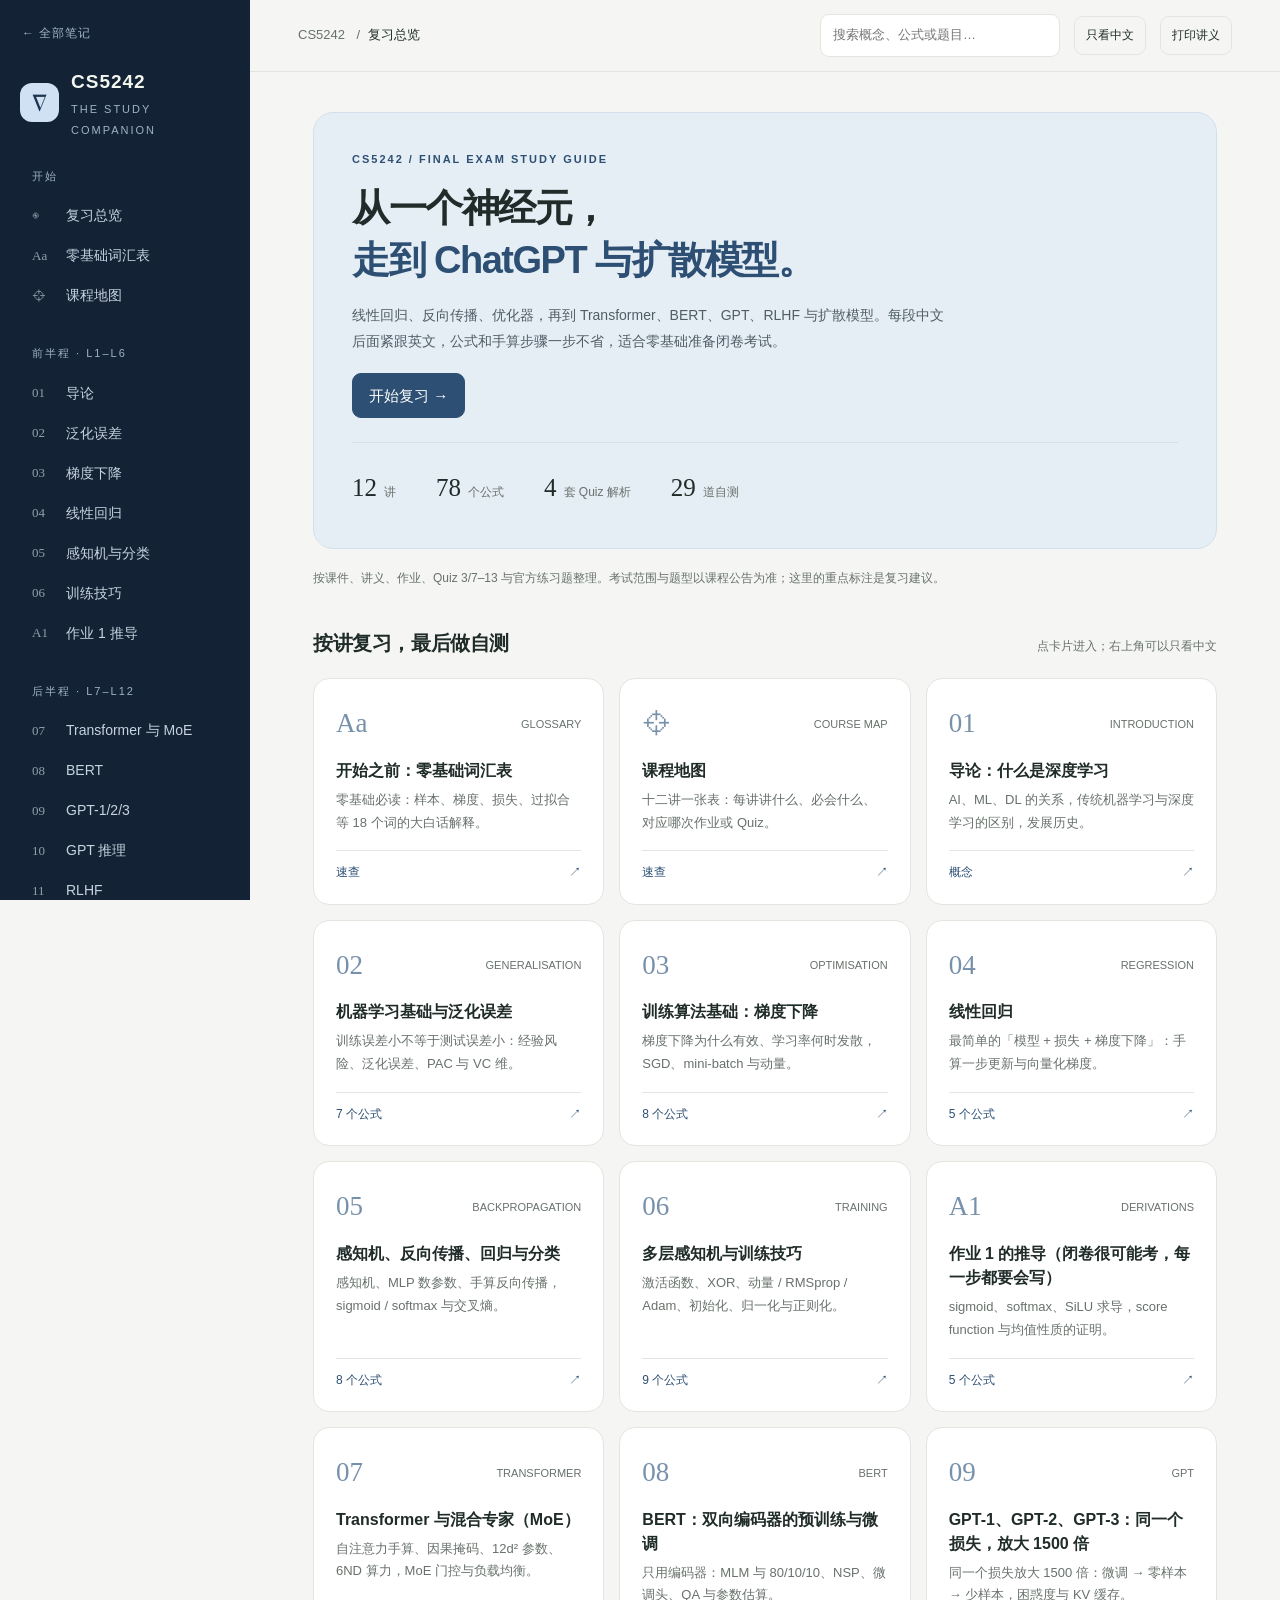
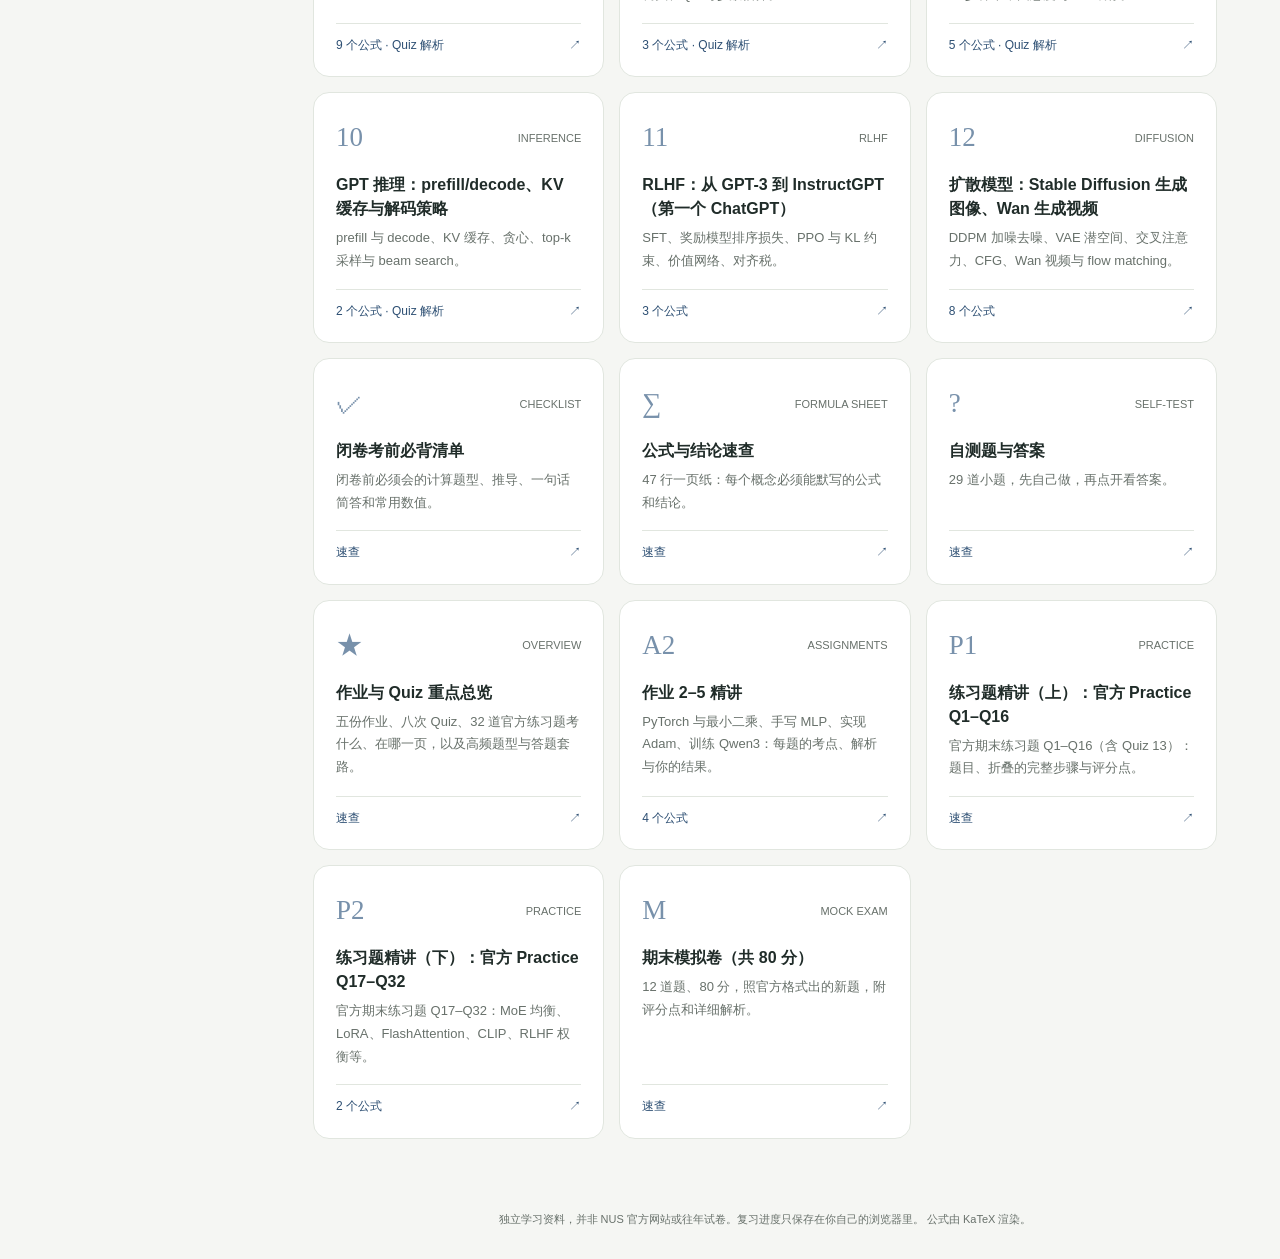
==== commit 41ec5e6f: "CS5242: add assignment/quiz guide, 32 practice solutions and a mock final - New section "作业、Quiz 与模拟" ====
--- a/cs5242-study.html
+++ b/cs5242-study.html
@@ -2,7 +2,7 @@
 <html lang="zh-CN">
 <head>
 <meta charset="utf-8"><meta name="viewport" content="width=device-width,initial-scale=1">
-<meta name="description" content="CS5242 Lecture 1–12 期末复习：逐段中英对照的概念讲解、公式、手算例题、Quiz 解析与自测。">
+<meta name="description" content="CS5242 Lecture 1–12 期末复习：逐段中英对照的概念讲解、公式、手算例题、Quiz 与作业解析、32 道官方练习题详解、期末模拟卷与自测。">
 <title>CS5242 · 神经网络与深度学习复习手册</title>
 <link rel="stylesheet" href="assets/katex/katex.min.css">
 <link rel="stylesheet" href="assets/site.css">
@@ -12,13 +12,13 @@
 <aside id="sidebar" aria-label="课程导航">
  <a class="back-link" href="index.html">← 全部笔记</a>
  <div class="brand"><span class="brandmark" aria-hidden="true">∇</span><div><strong>CS5242</strong><small>THE STUDY COMPANION</small></div></div>
- <nav id="nav" aria-label="神经网络与深度学习"><div class="navlabel">开始</div><a href="#overview" data-page="overview"><span class="num">◉</span>复习总览</a><a href="#glossary" data-page="glossary"><span class="num">Aa</span>零基础词汇表</a><a href="#map" data-page="map"><span class="num">⌖</span>课程地图</a><div class="navlabel">前半程 · L1–L6</div><a href="#L1" data-page="L1"><span class="num">01</span>导论<span class="done"></span></a><a href="#L2" data-page="L2"><span class="num">02</span>泛化误差<span class="done"></span></a><a href="#L3" data-page="L3"><span class="num">03</span>梯度下降<span class="done"></span></a><a href="#L4" data-page="L4"><span class="num">04</span>线性回归<span class="done"></span></a><a href="#L5" data-page="L5"><span class="num">05</span>感知机与分类<span class="done"></span></a><a href="#L6" data-page="L6"><span class="num">06</span>训练技巧<span class="done"></span></a><a href="#A1" data-page="A1"><span class="num">A1</span>作业 1 推导<span class="done"></span></a><div class="navlabel">后半程 · L7–L12</div><a href="#L7" data-page="L7"><span class="num">07</span>Transformer 与 MoE<span class="done"></span></a><a href="#L8" data-page="L8"><span class="num">08</span>BERT<span class="done"></span></a><a href="#L9" data-page="L9"><span class="num">09</span>GPT-1/2/3<span class="done"></span></a><a href="#L10" data-page="L10"><span class="num">10</span>GPT 推理<span class="done"></span></a><a href="#L11" data-page="L11"><span class="num">11</span>RLHF<span class="done"></span></a><a href="#L12" data-page="L12"><span class="num">12</span>扩散模型<span class="done"></span></a><div class="navlabel">考前</div><a href="#checklist" data-page="checklist"><span class="num">✓</span>闭卷必背清单</a><a href="#formulas" data-page="formulas"><span class="num">∑</span>公式速查</a><a href="#selftest" data-page="selftest"><span class="num">?</span>自测题</a></nav>
+ <nav id="nav" aria-label="神经网络与深度学习"><div class="navlabel">开始</div><a href="#overview" data-page="overview"><span class="num">◉</span>复习总览</a><a href="#glossary" data-page="glossary"><span class="num">Aa</span>零基础词汇表</a><a href="#map" data-page="map"><span class="num">⌖</span>课程地图</a><div class="navlabel">前半程 · L1–L6</div><a href="#L1" data-page="L1"><span class="num">01</span>导论<span class="done"></span></a><a href="#L2" data-page="L2"><span class="num">02</span>泛化误差<span class="done"></span></a><a href="#L3" data-page="L3"><span class="num">03</span>梯度下降<span class="done"></span></a><a href="#L4" data-page="L4"><span class="num">04</span>线性回归<span class="done"></span></a><a href="#L5" data-page="L5"><span class="num">05</span>感知机与分类<span class="done"></span></a><a href="#L6" data-page="L6"><span class="num">06</span>训练技巧<span class="done"></span></a><a href="#A1" data-page="A1"><span class="num">A1</span>作业 1 推导<span class="done"></span></a><div class="navlabel">后半程 · L7–L12</div><a href="#L7" data-page="L7"><span class="num">07</span>Transformer 与 MoE<span class="done"></span></a><a href="#L8" data-page="L8"><span class="num">08</span>BERT<span class="done"></span></a><a href="#L9" data-page="L9"><span class="num">09</span>GPT-1/2/3<span class="done"></span></a><a href="#L10" data-page="L10"><span class="num">10</span>GPT 推理<span class="done"></span></a><a href="#L11" data-page="L11"><span class="num">11</span>RLHF<span class="done"></span></a><a href="#L12" data-page="L12"><span class="num">12</span>扩散模型<span class="done"></span></a><div class="navlabel">考前</div><a href="#checklist" data-page="checklist"><span class="num">✓</span>闭卷必背清单</a><a href="#formulas" data-page="formulas"><span class="num">∑</span>公式速查</a><a href="#selftest" data-page="selftest"><span class="num">?</span>自测题</a><div class="navlabel">作业 · Quiz · 模拟</div><a href="#qa" data-page="qa"><span class="num">★</span>作业与 Quiz 总览</a><a href="#A25" data-page="A25"><span class="num">A2</span>作业 2–5 精讲</a><a href="#P1" data-page="P1"><span class="num">P1</span>练习题 Q1–16</a><a href="#P2" data-page="P2"><span class="num">P2</span>练习题 Q17–32</a><a href="#mock" data-page="mock"><span class="num">M</span>期末模拟卷</a></nav>
  <div class="sidebar-foot"><div id="progress-text">你的复习进度 · 0 / 13</div><div class="progressbar" role="progressbar" aria-label="复习进度" aria-valuemin="0" aria-valuemax="13" aria-valuenow="0"><span id="progress-fill" style="width:0%"></span></div><p style="font-size:11px;margin:8px 0 0">Lecture 01–12 · 中英对照版<br>依据课件与讲义整理</p></div>
 </aside>
 <div class="workspace">
 <header class="topbar"><button class="menu-toggle" type="button" aria-controls="sidebar" aria-expanded="false">目录</button><div class="crumb">CS5242 <span style="padding:0 8px">/</span><b id="breadcrumb">复习总览</b></div><div class="searchbox"><label for="search" hidden>搜索知识点</label><input id="search" type="search" placeholder="搜索概念、公式或题目…" autocomplete="off" aria-controls="search-results"><div id="search-results" class="search-results" hidden></div></div><button class="tool" id="lang-toggle" type="button" aria-pressed="false">只看中文</button><button class="tool" id="print" type="button">打印讲义</button></header>
 <main class="content" id="main">
-<section class="page" id="overview" data-title="复习总览"><div class="hero"><div class="eyebrow">CS5242 / FINAL EXAM STUDY GUIDE</div><h1>从一个神经元，<br><span>走到 ChatGPT 与扩散模型。</span></h1><p>线性回归、反向传播、优化器，再到 Transformer、BERT、GPT、RLHF 与扩散模型。每段中文后面紧跟英文，公式和手算步骤一步不省，适合零基础准备闭卷考试。</p><button class="primary" id="start" type="button">开始复习 →</button><div class="metrics"><div><b>12</b><span>讲</span></div><div><b>72</b><span>个公式</span></div><div><b>4</b><span>套 Quiz 解析</span></div><div><b>29</b><span>道自测</span></div></div></div><p class="intro-note">按课件、讲义与 Quiz 7–12 整理。考试范围与题型以课程公告为准；这里的重点标注是复习建议。</p><div class="sectionhead"><h2>按讲复习，最后做自测</h2><small>点卡片进入；右上角可以只看中文</small></div><div class="chapter-grid"><a class="chapter-card" href="#glossary"><div class="cardtop"><span class="index">Aa</span><span>GLOSSARY</span></div><h3>开始之前：零基础词汇表</h3><p>零基础必读：样本、梯度、损失、过拟合等 18 个词的大白话解释。</p><div class="cardbottom"><span>速查</span><span>↗</span></div></a><a class="chapter-card" href="#map"><div class="cardtop"><span class="index">⌖</span><span>COURSE MAP</span></div><h3>课程地图</h3><p>十二讲一张表：每讲讲什么、必会什么、对应哪次作业或 Quiz。</p><div class="cardbottom"><span>速查</span><span>↗</span></div></a><a class="chapter-card" href="#L1"><div class="cardtop"><span class="index">01</span><span>INTRODUCTION</span></div><h3>导论：什么是深度学习</h3><p>AI、ML、DL 的关系，传统机器学习与深度学习的区别，发展历史。</p><div class="cardbottom"><span>概念</span><span>↗</span></div></a><a class="chapter-card" href="#L2"><div class="cardtop"><span class="index">02</span><span>GENERALISATION</span></div><h3>机器学习基础与泛化误差</h3><p>训练误差小不等于测试误差小：经验风险、泛化误差、PAC 与 VC 维。</p><div class="cardbottom"><span>7 个公式</span><span>↗</span></div></a><a class="chapter-card" href="#L3"><div class="cardtop"><span class="index">03</span><span>OPTIMISATION</span></div><h3>训练算法基础：梯度下降</h3><p>梯度下降为什么有效、学习率何时发散，SGD、mini-batch 与动量。</p><div class="cardbottom"><span>8 个公式</span><span>↗</span></div></a><a class="chapter-card" href="#L4"><div class="cardtop"><span class="index">04</span><span>REGRESSION</span></div><h3>线性回归</h3><p>最简单的「模型 + 损失 + 梯度下降」：手算一步更新与向量化梯度。</p><div class="cardbottom"><span>5 个公式</span><span>↗</span></div></a><a class="chapter-card" href="#L5"><div class="cardtop"><span class="index">05</span><span>BACKPROPAGATION</span></div><h3>感知机、反向传播、回归与分类</h3><p>感知机、MLP 数参数、手算反向传播，sigmoid / softmax 与交叉熵。</p><div class="cardbottom"><span>8 个公式</span><span>↗</span></div></a><a class="chapter-card" href="#L6"><div class="cardtop"><span class="index">06</span><span>TRAINING</span></div><h3>多层感知机与训练技巧</h3><p>激活函数、XOR、动量 / RMSprop / Adam、初始化、归一化与正则化。</p><div class="cardbottom"><span>9 个公式</span><span>↗</span></div></a><a class="chapter-card" href="#A1"><div class="cardtop"><span class="index">A1</span><span>DERIVATIONS</span></div><h3>作业 1 的推导（闭卷很可能考，每一步都要会写）</h3><p>sigmoid、softmax、SiLU 求导，score function 与均值性质的证明。</p><div class="cardbottom"><span>5 个公式</span><span>↗</span></div></a><a class="chapter-card" href="#L7"><div class="cardtop"><span class="index">07</span><span>TRANSFORMER</span></div><h3>Transformer 与混合专家（MoE）</h3><p>自注意力手算、因果掩码、12d² 参数、6ND 算力，MoE 门控与负载均衡。</p><div class="cardbottom"><span>9 个公式 · Quiz 解析</span><span>↗</span></div></a><a class="chapter-card" href="#L8"><div class="cardtop"><span class="index">08</span><span>BERT</span></div><h3>BERT：双向编码器的预训练与微调</h3><p>只用编码器：MLM 与 80/10/10、NSP、微调头、QA 与参数估算。</p><div class="cardbottom"><span>3 个公式 · Quiz 解析</span><span>↗</span></div></a><a class="chapter-card" href="#L9"><div class="cardtop"><span class="index">09</span><span>GPT</span></div><h3>GPT-1、GPT-2、GPT-3：同一个损失，放大 1500 倍</h3><p>同一个损失放大 1500 倍：微调 → 零样本 → 少样本，困惑度与 KV 缓存。</p><div class="cardbottom"><span>5 个公式 · Quiz 解析</span><span>↗</span></div></a><a class="chapter-card" href="#L10"><div class="cardtop"><span class="index">10</span><span>INFERENCE</span></div><h3>GPT 推理：prefill/decode、KV 缓存与解码策略</h3><p>prefill 与 decode、KV 缓存、贪心、top-k 采样与 beam search。</p><div class="cardbottom"><span>2 个公式 · Quiz 解析</span><span>↗</span></div></a><a class="chapter-card" href="#L11"><div class="cardtop"><span class="index">11</span><span>RLHF</span></div><h3>RLHF：从 GPT-3 到 InstructGPT（第一个 ChatGPT）</h3><p>SFT、奖励模型排序损失、PPO 与 KL 约束、价值网络、对齐税。</p><div class="cardbottom"><span>3 个公式</span><span>↗</span></div></a><a class="chapter-card" href="#L12"><div class="cardtop"><span class="index">12</span><span>DIFFUSION</span></div><h3>扩散模型：Stable Diffusion 生成图像、Wan 生成视频</h3><p>DDPM 加噪去噪、VAE 潜空间、交叉注意力、CFG、Wan 视频与 flow matching。</p><div class="cardbottom"><span>8 个公式</span><span>↗</span></div></a><a class="chapter-card" href="#checklist"><div class="cardtop"><span class="index">✓</span><span>CHECKLIST</span></div><h3>闭卷考前必背清单</h3><p>闭卷前必须会的计算题型、推导、一句话简答和常用数值。</p><div class="cardbottom"><span>速查</span><span>↗</span></div></a><a class="chapter-card" href="#formulas"><div class="cardtop"><span class="index">∑</span><span>FORMULA SHEET</span></div><h3>公式与结论速查</h3><p>47 行一页纸：每个概念必须能默写的公式和结论。</p><div class="cardbottom"><span>速查</span><span>↗</span></div></a><a class="chapter-card" href="#selftest"><div class="cardtop"><span class="index">?</span><span>SELF-TEST</span></div><h3>自测题与答案</h3><p>29 道小题，先自己做，再点开看答案。</p><div class="cardbottom"><span>速查</span><span>↗</span></div></a></div></section>
+<section class="page" id="overview" data-title="复习总览"><div class="hero"><div class="eyebrow">CS5242 / FINAL EXAM STUDY GUIDE</div><h1>从一个神经元，<br><span>走到 ChatGPT 与扩散模型。</span></h1><p>线性回归、反向传播、优化器，再到 Transformer、BERT、GPT、RLHF 与扩散模型。每段中文后面紧跟英文，公式和手算步骤一步不省，适合零基础准备闭卷考试。</p><button class="primary" id="start" type="button">开始复习 →</button><div class="metrics"><div><b>12</b><span>讲</span></div><div><b>78</b><span>个公式</span></div><div><b>4</b><span>套 Quiz 解析</span></div><div><b>29</b><span>道自测</span></div></div></div><p class="intro-note">按课件、讲义、作业、Quiz 3/7–13 与官方练习题整理。考试范围与题型以课程公告为准；这里的重点标注是复习建议。</p><div class="sectionhead"><h2>按讲复习，最后做自测</h2><small>点卡片进入；右上角可以只看中文</small></div><div class="chapter-grid"><a class="chapter-card" href="#glossary"><div class="cardtop"><span class="index">Aa</span><span>GLOSSARY</span></div><h3>开始之前：零基础词汇表</h3><p>零基础必读：样本、梯度、损失、过拟合等 18 个词的大白话解释。</p><div class="cardbottom"><span>速查</span><span>↗</span></div></a><a class="chapter-card" href="#map"><div class="cardtop"><span class="index">⌖</span><span>COURSE MAP</span></div><h3>课程地图</h3><p>十二讲一张表：每讲讲什么、必会什么、对应哪次作业或 Quiz。</p><div class="cardbottom"><span>速查</span><span>↗</span></div></a><a class="chapter-card" href="#L1"><div class="cardtop"><span class="index">01</span><span>INTRODUCTION</span></div><h3>导论：什么是深度学习</h3><p>AI、ML、DL 的关系，传统机器学习与深度学习的区别，发展历史。</p><div class="cardbottom"><span>概念</span><span>↗</span></div></a><a class="chapter-card" href="#L2"><div class="cardtop"><span class="index">02</span><span>GENERALISATION</span></div><h3>机器学习基础与泛化误差</h3><p>训练误差小不等于测试误差小：经验风险、泛化误差、PAC 与 VC 维。</p><div class="cardbottom"><span>7 个公式</span><span>↗</span></div></a><a class="chapter-card" href="#L3"><div class="cardtop"><span class="index">03</span><span>OPTIMISATION</span></div><h3>训练算法基础：梯度下降</h3><p>梯度下降为什么有效、学习率何时发散，SGD、mini-batch 与动量。</p><div class="cardbottom"><span>8 个公式</span><span>↗</span></div></a><a class="chapter-card" href="#L4"><div class="cardtop"><span class="index">04</span><span>REGRESSION</span></div><h3>线性回归</h3><p>最简单的「模型 + 损失 + 梯度下降」：手算一步更新与向量化梯度。</p><div class="cardbottom"><span>5 个公式</span><span>↗</span></div></a><a class="chapter-card" href="#L5"><div class="cardtop"><span class="index">05</span><span>BACKPROPAGATION</span></div><h3>感知机、反向传播、回归与分类</h3><p>感知机、MLP 数参数、手算反向传播，sigmoid / softmax 与交叉熵。</p><div class="cardbottom"><span>8 个公式</span><span>↗</span></div></a><a class="chapter-card" href="#L6"><div class="cardtop"><span class="index">06</span><span>TRAINING</span></div><h3>多层感知机与训练技巧</h3><p>激活函数、XOR、动量 / RMSprop / Adam、初始化、归一化与正则化。</p><div class="cardbottom"><span>9 个公式</span><span>↗</span></div></a><a class="chapter-card" href="#A1"><div class="cardtop"><span class="index">A1</span><span>DERIVATIONS</span></div><h3>作业 1 的推导（闭卷很可能考，每一步都要会写）</h3><p>sigmoid、softmax、SiLU 求导，score function 与均值性质的证明。</p><div class="cardbottom"><span>5 个公式</span><span>↗</span></div></a><a class="chapter-card" href="#L7"><div class="cardtop"><span class="index">07</span><span>TRANSFORMER</span></div><h3>Transformer 与混合专家（MoE）</h3><p>自注意力手算、因果掩码、12d² 参数、6ND 算力，MoE 门控与负载均衡。</p><div class="cardbottom"><span>9 个公式 · Quiz 解析</span><span>↗</span></div></a><a class="chapter-card" href="#L8"><div class="cardtop"><span class="index">08</span><span>BERT</span></div><h3>BERT：双向编码器的预训练与微调</h3><p>只用编码器：MLM 与 80/10/10、NSP、微调头、QA 与参数估算。</p><div class="cardbottom"><span>3 个公式 · Quiz 解析</span><span>↗</span></div></a><a class="chapter-card" href="#L9"><div class="cardtop"><span class="index">09</span><span>GPT</span></div><h3>GPT-1、GPT-2、GPT-3：同一个损失，放大 1500 倍</h3><p>同一个损失放大 1500 倍：微调 → 零样本 → 少样本，困惑度与 KV 缓存。</p><div class="cardbottom"><span>5 个公式 · Quiz 解析</span><span>↗</span></div></a><a class="chapter-card" href="#L10"><div class="cardtop"><span class="index">10</span><span>INFERENCE</span></div><h3>GPT 推理：prefill/decode、KV 缓存与解码策略</h3><p>prefill 与 decode、KV 缓存、贪心、top-k 采样与 beam search。</p><div class="cardbottom"><span>2 个公式 · Quiz 解析</span><span>↗</span></div></a><a class="chapter-card" href="#L11"><div class="cardtop"><span class="index">11</span><span>RLHF</span></div><h3>RLHF：从 GPT-3 到 InstructGPT（第一个 ChatGPT）</h3><p>SFT、奖励模型排序损失、PPO 与 KL 约束、价值网络、对齐税。</p><div class="cardbottom"><span>3 个公式</span><span>↗</span></div></a><a class="chapter-card" href="#L12"><div class="cardtop"><span class="index">12</span><span>DIFFUSION</span></div><h3>扩散模型：Stable Diffusion 生成图像、Wan 生成视频</h3><p>DDPM 加噪去噪、VAE 潜空间、交叉注意力、CFG、Wan 视频与 flow matching。</p><div class="cardbottom"><span>8 个公式</span><span>↗</span></div></a><a class="chapter-card" href="#checklist"><div class="cardtop"><span class="index">✓</span><span>CHECKLIST</span></div><h3>闭卷考前必背清单</h3><p>闭卷前必须会的计算题型、推导、一句话简答和常用数值。</p><div class="cardbottom"><span>速查</span><span>↗</span></div></a><a class="chapter-card" href="#formulas"><div class="cardtop"><span class="index">∑</span><span>FORMULA SHEET</span></div><h3>公式与结论速查</h3><p>47 行一页纸：每个概念必须能默写的公式和结论。</p><div class="cardbottom"><span>速查</span><span>↗</span></div></a><a class="chapter-card" href="#selftest"><div class="cardtop"><span class="index">?</span><span>SELF-TEST</span></div><h3>自测题与答案</h3><p>29 道小题，先自己做，再点开看答案。</p><div class="cardbottom"><span>速查</span><span>↗</span></div></a><a class="chapter-card" href="#qa"><div class="cardtop"><span class="index">★</span><span>OVERVIEW</span></div><h3>作业与 Quiz 重点总览</h3><p>五份作业、八次 Quiz、32 道官方练习题考什么、在哪一页，以及高频题型与答题套路。</p><div class="cardbottom"><span>速查</span><span>↗</span></div></a><a class="chapter-card" href="#A25"><div class="cardtop"><span class="index">A2</span><span>ASSIGNMENTS</span></div><h3>作业 2–5 精讲</h3><p>PyTorch 与最小二乘、手写 MLP、实现 Adam、训练 Qwen3：每题的考点、解析与你的结果。</p><div class="cardbottom"><span>4 个公式</span><span>↗</span></div></a><a class="chapter-card" href="#P1"><div class="cardtop"><span class="index">P1</span><span>PRACTICE</span></div><h3>练习题精讲（上）：官方 Practice Q1–Q16</h3><p>官方期末练习题 Q1–Q16（含 Quiz 13）：题目、折叠的完整步骤与评分点。</p><div class="cardbottom"><span>速查</span><span>↗</span></div></a><a class="chapter-card" href="#P2"><div class="cardtop"><span class="index">P2</span><span>PRACTICE</span></div><h3>练习题精讲（下）：官方 Practice Q17–Q32</h3><p>官方期末练习题 Q17–Q32：MoE 均衡、LoRA、FlashAttention、CLIP、RLHF 权衡等。</p><div class="cardbottom"><span>2 个公式</span><span>↗</span></div></a><a class="chapter-card" href="#mock"><div class="cardtop"><span class="index">M</span><span>MOCK EXAM</span></div><h3>期末模拟卷（共 80 分）</h3><p>12 道题、80 分，照官方格式出的新题，附评分点和详细解析。</p><div class="cardbottom"><span>速查</span><span>↗</span></div></a></div></section>
 <section class="page lesson" id="glossary" data-title="开始之前：零基础词汇表" hidden><header class="lesson-head"><div class="eyebrow">CS5242 / BEFORE YOU START</div><h1>开始之前：零基础词汇表</h1><p class="en-sub en">Before You Start: Glossary</p></header><p>深度学习一句话：<strong>用一个带参数的大函数 f(x; w) 去拟合数据，用「往下坡走」（梯度下降）的办法把参数 w 调到误差最小</strong>。这门课前六讲就是把这句话拆开讲清楚。下面的词先看一遍。</p>
 <p class="en">Deep learning in one sentence: fit the data with a big parametrised function f(x; w), and tune the parameters w to minimise the error by repeatedly walking downhill (gradient descent). The first six lectures unpack this sentence. Read the terms below first.</p>
 <div class="table-wrap"><table>
@@ -742,7 +742,7 @@
 <p class="en">Proving d_VC = k takes two steps: (1) some set of k points can be shattered (one good arrangement suffices); (2) no set of k + 1 points can be shattered (must hold for every arrangement). Missing step 2 is the most common lost mark.</p>
 </li>
 <li>
-<p><strong>Sauer 引理</strong>：Sₙ(F) ≤ Σ_{i=0}^{d_VC} C(n, i) ≤ (n + 1)^d_VC；n &gt; d_VC 时还有 Sₙ(F) ≤ (en/d_VC)^d_VC。</p>
+<p><strong>Sauer 引理</strong>：Sₙ(F) ≤ Σ_{i=0}^(d_VC) C(n, i) ≤ (n + 1)^d_VC；n &gt; d_VC 时还有 Sₙ(F) ≤ (en/d_VC)^d_VC。</p>
 <p class="en">Sauer's lemma bounds the growth function by a polynomial in n of degree d_VC.</p>
 </li>
 <li>
@@ -5124,8 +5124,8 @@
 <p class="en">Gaussian noise: each number drawn independently from a normal distribution with mean 0 and variance 1, N(0, I), with the same shape as the image.</p>
 </li>
 <li>
-<p><strong>生成 = 从分布里采样</strong>：GPT 学 p(下一个词 ∣ 前面的词)；图像模型要学 p(x)，x ∈ ℝ^{512×512×3}（786,432 个相关的实数），写不出来，只能找一个输出分布像真实图像的过程。三大家族：GAN、自回归、扩散；2022 年至今图像和视频由扩散胜出。</p>
-<p class="en">Generation = sampling from a distribution: GPT learns p(next token ∣ previous tokens); an image model must learn p(x) over x ∈ ℝ^{512×512×3} (786,432 correlated reals), which cannot be written down, so we need a procedure whose output looks like real images. Three families: GANs, autoregressive models, diffusion; diffusion has won for images and video since 2022.</p>
+<p><strong>生成 = 从分布里采样</strong>：GPT 学 p(下一个词 ∣ 前面的词)；图像模型要学 p(x)，x ∈ ℝ^(512×512×3)（786,432 个相关的实数），写不出来，只能找一个输出分布像真实图像的过程。三大家族：GAN、自回归、扩散；2022 年至今图像和视频由扩散胜出。</p>
+<p class="en">Generation = sampling from a distribution: GPT learns p(next token ∣ previous tokens); an image model must learn p(x) over x ∈ ℝ^(512×512×3) (786,432 correlated reals), which cannot be written down, so we need a procedure whose output looks like real images. Three families: GANs, autoregressive models, diffusion; diffusion has won for images and video since 2022.</p>
 </li>
 <li>
 <p><strong>潜空间（latent）</strong>：图像被编码器压缩后的小张量，比如 64 × 64 × 4。扩散在这里做，最后由解码器还原像素。</p>
@@ -5494,8 +5494,8 @@
 </ol>
 <ul>
 <li>
-<p><strong>潜空间的直觉</strong>：z 每个位置（4 维向量）概括一个 8 × 8 像素块（大致颜色、纹理、边的方向）；z 仍是 64 × 64 的「图」，卷积和注意力照样适用。之前所有公式换成对 z 做：z₀ = E(x₀)，zₜ = √ᾱₜ z₀ + √(1 − ᾱₜ) ε，L = ∥ε − ε_θ(zₜ, t)∥²；生成：从 z_T ~ N(0, I) ∈ ℝ^{64×64×4} 去噪 50 步到 z₀，再解码一次 x = D(z₀)。</p>
-<p class="en">Latent intuition: each position of z (a 4-vector) summarises an 8 × 8 pixel patch (rough colour, texture, edge direction); z is still a 64 × 64 grid, so convolutions and attention still apply. All earlier formulas now act on z: z₀ = E(x₀), zₜ = √ᾱₜ z₀ + √(1 − ᾱₜ) ε, L = ∥ε − ε_θ(zₜ, t)∥²; generation: denoise z_T ~ N(0, I) ∈ ℝ^{64×64×4} for 50 steps to z₀, then decode once, x = D(z₀).</p>
+<p><strong>潜空间的直觉</strong>：z 每个位置（4 维向量）概括一个 8 × 8 像素块（大致颜色、纹理、边的方向）；z 仍是 64 × 64 的「图」，卷积和注意力照样适用。之前所有公式换成对 z 做：z₀ = E(x₀)，zₜ = √ᾱₜ z₀ + √(1 − ᾱₜ) ε，L = ∥ε − ε_θ(zₜ, t)∥²；生成：从 z_T ~ N(0, I) ∈ ℝ^(64×64×4) 去噪 50 步到 z₀，再解码一次 x = D(z₀)。</p>
+<p class="en">Latent intuition: each position of z (a 4-vector) summarises an 8 × 8 pixel patch (rough colour, texture, edge direction); z is still a 64 × 64 grid, so convolutions and attention still apply. All earlier formulas now act on z: z₀ = E(x₀), zₜ = √ᾱₜ z₀ + √(1 − ᾱₜ) ε, L = ∥ε − ε_θ(zₜ, t)∥²; generation: denoise z_T ~ N(0, I) ∈ ℝ^(64×64×4) for 50 steps to z₀, then decode once, x = D(z₀).</p>
 </li>
 <li>
 <p><strong>为什么不压得更狠，比如 f = 32（课堂思考题 4）</strong>：解码器要从 z 重建全部像素细节。f = 32 时每个潜向量要用 4 个数编码 32 × 32 块（3,072 个值），重建会模糊，文字、人脸、细结构都丢。LDM 论文扫了 f ∈ {1, 2, 4, 8, 16, 32}：<strong>4–8 最好</strong>；太小扩散慢、算力花在看不见的细节上；太大自编码器瓶颈封顶最终质量。SD 1.x/2.x：f = 8、4 通道（每个 8 × 8 块 192 个值用 4 个数概括）；SD3、Flux、Wan 仍 f = 8 但用 16 通道，管子宽 4 倍，细节保住，而扩散网格大小不变。设计规则：<strong>自编码器决定质量上限，扩散模型决定离上限多近</strong>。</p>
@@ -5509,12 +5509,12 @@
 <p class="en">The same prompt is fed to the noise predictor at all T steps: ε_θ(zₜ, t, c). Training is unchanged: the forward process still provides ε, the loss is ∥ε − ε_θ(zₜ, t, c)∥², and c is the training image's caption.</p>
 </li>
 <li>
-<p><strong>文本 → 向量</strong>：SD 1.x 用冻结的 CLIP ViT-L/14 文本编码器，提示最多 77 个 token，每个 768 维：c = CLIP_text(prompt) ∈ ℝ^{77×768}。CLIP 训练时把图像和它的标题放在相近的向量上，所以它的文本嵌入已经是「视觉化」的。文本编码器每个提示只跑一次、冻结，只训练噪声预测器。</p>
-<p class="en">Text → vectors: SD 1.x uses the frozen CLIP ViT-L/14 text encoder; the prompt becomes at most 77 tokens of 768 dims: c = CLIP_text(prompt) ∈ ℝ^{77×768}. CLIP was trained to place an image and its caption at nearby vectors, so its text embeddings are already "visual". The text encoder runs once per prompt and is frozen; only the noise predictor is trained.</p>
-</li>
-<li>
-<p><strong>交叉注意力</strong>：和自注意力只差一点——<strong>Q 来自图像潜变量，K、V 来自文本</strong>。Q = H_img W_Q ∈ ℝ^{4096×d_k}（64 × 64 = 4,096 个位置），K = cW_K ∈ ℝ^{77×d_k}，V = cW_V ∈ ℝ^{77×d_v}；输出 4096 × d_v，每个图像位置一行，是 77 个文本 value 的加权平均（比如 0.5 看「red」、0.25 看「cat」）。</p>
-<p class="en">Cross-attention differs from self-attention in one way: Q comes from the image latent, K and V from the text. Q = H_img W_Q ∈ ℝ^{4096×d_k} (64 × 64 = 4,096 positions), K = cW_K ∈ ℝ^{77×d_k}, V = cW_V ∈ ℝ^{77×d_v}; the output is 4096 × d_v, one row per image position, a weighted average of the 77 text value vectors (e.g. 0.5 on "red", 0.25 on "cat").</p>
+<p><strong>文本 → 向量</strong>：SD 1.x 用冻结的 CLIP ViT-L/14 文本编码器，提示最多 77 个 token，每个 768 维：c = CLIP_text(prompt) ∈ ℝ^(77×768)。CLIP 训练时把图像和它的标题放在相近的向量上，所以它的文本嵌入已经是「视觉化」的。文本编码器每个提示只跑一次、冻结，只训练噪声预测器。</p>
+<p class="en">Text → vectors: SD 1.x uses the frozen CLIP ViT-L/14 text encoder; the prompt becomes at most 77 tokens of 768 dims: c = CLIP_text(prompt) ∈ ℝ^(77×768). CLIP was trained to place an image and its caption at nearby vectors, so its text embeddings are already "visual". The text encoder runs once per prompt and is frozen; only the noise predictor is trained.</p>
+</li>
+<li>
+<p><strong>交叉注意力</strong>：和自注意力只差一点——<strong>Q 来自图像潜变量，K、V 来自文本</strong>。Q = H_img W_Q ∈ ℝ^(4096×d_k)（64 × 64 = 4,096 个位置），K = cW_K ∈ ℝ^(77×d_k)，V = cW_V ∈ ℝ^(77×d_v)；输出 4096 × d_v，每个图像位置一行，是 77 个文本 value 的加权平均（比如 0.5 看「red」、0.25 看「cat」）。</p>
+<p class="en">Cross-attention differs from self-attention in one way: Q comes from the image latent, K and V from the text. Q = H_img W_Q ∈ ℝ^(4096×d_k) (64 × 64 = 4,096 positions), K = cW_K ∈ ℝ^(77×d_k), V = cW_V ∈ ℝ^(77×d_v); the output is 4096 × d_v, one row per image position, a weighted average of the 77 text value vectors (e.g. 0.5 on "red", 0.25 on "cat").</p>
 </li>
 </ul>
 <div class="math"><span class="katex-display"><span class="katex"><span class="katex-mathml"><math xmlns="http://www.w3.org/1998/Math/MathML" display="block"><semantics><mrow><mrow><mi mathvariant="normal">A</mi><mi mathvariant="normal">t</mi><mi mathvariant="normal">t</mi><mi mathvariant="normal">n</mi></mrow><mo stretchy="false">(</mo><mi>Q</mi><mo separator="true">,</mo><mi>K</mi><mo separator="true">,</mo><mi>V</mi><mo stretchy="false">)</mo><mo>=</mo><mrow><mi mathvariant="normal">s</mi><mi mathvariant="normal">o</mi><mi mathvariant="normal">f</mi><mi mathvariant="normal">t</mi><mi mathvariant="normal">m</mi><mi mathvariant="normal">a</mi><mi mathvariant="normal">x</mi></mrow><mo fence="true" stretchy="true" minsize="1.8em" maxsize="1.8em">(</mo><mfrac><mrow><mi>Q</mi><msup><mi>K</mi><mi mathvariant="normal">⊤</mi></msup></mrow><msqrt><msub><mi>d</mi><mi>k</mi></msub></msqrt></mfrac><mo fence="true" stretchy="true" minsize="1.8em" maxsize="1.8em">)</mo><mi>V</mi><mo separator="true">,</mo><mspace width="2em"/><mi>Q</mi><mo>=</mo><msub><mi>H</mi><mrow><mi mathvariant="normal">i</mi><mi mathvariant="normal">m</mi><mi mathvariant="normal">g</mi></mrow></msub><msub><mi>W</mi><mi>Q</mi></msub><mo separator="true">,</mo><mspace width="1em"/><mi>K</mi><mo>=</mo><mi>c</mi><msub><mi>W</mi><mi>K</mi></msub><mo separator="true">,</mo><mspace width="1em"/><mi>V</mi><mo>=</mo><mi>c</mi><msub><mi>W</mi><mi>V</mi></msub></mrow><annotation encoding="application/x-tex">\mathrm{Attn}(Q,K,V) = \mathrm{softmax}\Bigl(\frac{QK^\top}{\sqrt{d_k}}\Bigr)V,\qquad Q = H_{\mathrm{img}}W_Q,\quad K = cW_K,\quad V = cW_V</annotation></semantics></math></span><span class="katex-html" aria-hidden="true"><span class="base"><span class="strut" style="height:1em;vertical-align:-0.25em;"></span><span class="mord"><span class="mord mathrm">Attn</span></span><span class="mopen">(</span><span class="mord mathnormal">Q</span><span class="mpunct">,</span><span class="mspace" style="margin-right:0.1667em;"></span><span class="mord mathnormal" style="margin-right:0.0715em;">K</span><span class="mpunct">,</span><span class="mspace" style="margin-right:0.1667em;"></span><span class="mord mathnormal" style="margin-right:0.2222em;">V</span><span class="mclose">)</span><span class="mspace" style="margin-right:0.2778em;"></span><span class="mrel">=</span><span class="mspace" style="margin-right:0.2778em;"></span></span><span class="base"><span class="strut" style="height:2.4561em;vertical-align:-0.93em;"></span><span class="mord"><span class="mord mathrm">softmax</span></span><span class="mopen"><span class="delimsizing size2">(</span></span><span class="mord"><span class="mopen nulldelimiter"></span><span class="mfrac"><span class="vlist-t vlist-t2"><span class="vlist-r"><span class="vlist" style="height:1.5261em;"><span style="top:-2.2528em;"><span class="pstrut" style="height:3em;"></span><span class="mord"><span class="mord sqrt"><span class="vlist-t vlist-t2"><span class="vlist-r"><span class="vlist" style="height:0.8572em;"><span class="svg-align" style="top:-3em;"><span class="pstrut" style="height:3em;"></span><span class="mord" style="padding-left:0.833em;"><span class="mord"><span class="mord mathnormal">d</span><span class="msupsub"><span class="vlist-t vlist-t2"><span class="vlist-r"><span class="vlist" style="height:0.3361em;"><span style="top:-2.55em;margin-left:0em;margin-right:0.05em;"><span class="pstrut" style="height:2.7em;"></span><span class="sizing reset-size6 size3 mtight"><span class="mord mathnormal mtight" style="margin-right:0.0315em;">k</span></span></span></span><span class="vlist-s">​</span></span><span class="vlist-r"><span class="vlist" style="height:0.15em;"><span></span></span></span></span></span></span></span></span><span style="top:-2.8172em;"><span class="pstrut" style="height:3em;"></span><span class="hide-tail" style="min-width:0.853em;height:1.08em;"><svg xmlns="http://www.w3.org/2000/svg" width="400em" height="1.08em" viewBox="0 0 400000 1080" preserveAspectRatio="xMinYMin slice"><path d="M95,702
@@ -5637,8 +5637,8 @@
 <p class="en">Inference pipeline: prompt → CLIP text encoder (frozen, 123M) → c (77 × 768) as the cross-attention K, V; z_T ~ N(0, I) (64 × 64 × 4) → U-Net ε_θ(zₜ, t, c) (860M) looped t = T…1 for 50 steps (×2 with CFG) → z₀ → VAE decoder → image. Three networks trained separately; only the U-Net is trained with the diffusion loss.</p>
 <ul>
 <li>
-<p><strong>结构：U-Net</strong>。输入 zₜ ∈ ℝ^{64×64×4}、t、c ∈ ℝ^{77×768}，输出 ε̂ ∈ ℝ^{64×64×4}。编码路径：卷积 ResNet 块，下采样 64 → 32 → 16 → 8，通道 320 → 640 → 1280 → 1280；解码路径镜像上采样回 64，<strong>跳跃连接</strong>在每个分辨率把编码器特征拷到解码器（这就是「U」）；在 64、32、16 分辨率插入 Transformer 块（自注意力 + 交叉注意力 + MLP）；t 经正弦嵌入 → MLP → 加进每个 ResNet 块。约 <strong>860M</strong> 参数。</p>
-<p class="en">Architecture: U-Net. Input zₜ ∈ ℝ^{64×64×4}, t, c ∈ ℝ^{77×768}; output ε̂ ∈ ℝ^{64×64×4}. Encoder path: conv ResNet blocks down-sampling 64 → 32 → 16 → 8 with channels 320 → 640 → 1280 → 1280; decoder path mirrors it back to 64, with skip connections copying encoder features across at each resolution (the "U"); Transformer blocks (self-attention + cross-attention + MLP) at resolutions 64, 32, 16; t goes through a sinusoidal embedding → MLP → added into every ResNet block. About 860M parameters.</p>
+<p><strong>结构：U-Net</strong>。输入 zₜ ∈ ℝ^(64×64×4)、t、c ∈ ℝ^(77×768)，输出 ε̂ ∈ ℝ^(64×64×4)。编码路径：卷积 ResNet 块，下采样 64 → 32 → 16 → 8，通道 320 → 640 → 1280 → 1280；解码路径镜像上采样回 64，<strong>跳跃连接</strong>在每个分辨率把编码器特征拷到解码器（这就是「U」）；在 64、32、16 分辨率插入 Transformer 块（自注意力 + 交叉注意力 + MLP）；t 经正弦嵌入 → MLP → 加进每个 ResNet 块。约 <strong>860M</strong> 参数。</p>
+<p class="en">Architecture: U-Net. Input zₜ ∈ ℝ^(64×64×4), t, c ∈ ℝ^(77×768); output ε̂ ∈ ℝ^(64×64×4). Encoder path: conv ResNet blocks down-sampling 64 → 32 → 16 → 8 with channels 320 → 640 → 1280 → 1280; decoder path mirrors it back to 64, with skip connections copying encoder features across at each resolution (the "U"); Transformer blocks (self-attention + cross-attention + MLP) at resolutions 64, 32, 16; t goes through a sinusoidal embedding → MLP → added into every ResNet block. About 860M parameters.</p>
 </li>
 <li>
 <p><strong>为什么用 U-Net</strong>：输出与输入同形状且空间对齐（位置 (i, j) 的噪声在 (i, j) 预测），U-Net 本来就是为这个设计的（2015 医学图像分割）；跳跃连接把精细空间细节送到解码器，瓶颈可以专心处理语义；卷积有很强的局部先验、高分辨率时便宜，注意力只在网格够小时用。<strong>为什么 2024–2025 都换成 Transformer</strong>：Diffusion Transformer（DiT，Peebles &amp; Xie 2023）随算力和数据扩展更可预测，处理视频（多一条时间轴）也很自然——视频就是更长的 token 序列。SD3、Flux、Sora、Wan 都是 DiT。</p>
@@ -5725,8 +5725,8 @@
 <p class="en">From latent to tokens: the DiT needs a token sequence like GPT. Patchify with 1 × 2 × 2 (T × H × W): 16 × 21 × 60 × 104 → 21 × 30 × 52 = 32,760 tokens, each packing 16 × 1 × 2 × 2 = 64 values, mapped by a linear layer to width d. Compare GPT-3's 2,048-token context and SD's 4,096 U-Net positions: Wan runs full self-attention over 32,760 tokens spanning space and time. Attention cost ∝ 32,760² ≈ 10⁹ pairs per layer per head — the main compute cost, hence sequence parallelism. Positions use 3D RoPE (separate frequency bands for t, h, w). Intuition: one token ≈ a 16 × 16 pixel patch over 4 consecutive frames ("mostly fur, moving slightly left"); the DiT reasons about these summaries and the VAE decoder paints pixels.</p>
 </li>
 <li>
-<p><strong>DiT 块</strong>：GPT 风格的块加两点：① 对全部 32,760 个视频 token 的<strong>双向</strong>自注意力（无因果掩码）；② 对 umT5 文本 token 的交叉注意力（Q 来自视频，K、V 来自 c ∈ ℝ^{512×4096}），和 SD 机制完全一样，只是读 512 个而不是 77 个文本 token；③ 前馈 MLP；④ t 通过<strong>自适应 LayerNorm</strong> 进入（MLP 把 t 映射成每块的 scale/shift，DiT 风格），取代 SD 的「加到 ResNet 块」。为什么用 umT5 不用 CLIP：双向、多语言（中英）、512 token 能写长而详细的提示，帮助 Wan 在视频里写出可读的文字。</p>
-<p class="en">DiT block: a GPT-style block plus (1) bidirectional self-attention over all 32,760 video tokens (no causal mask), (2) cross-attention to the umT5 text tokens (Q from video, K and V from c ∈ ℝ^{512×4096}) — exactly SD's mechanism, reading 512 text tokens instead of 77, (3) a feed-forward MLP, (4) t entering through adaptive LayerNorm (an MLP maps t to per-block scale/shift, DiT style) instead of SD's "add to the ResNet block". Why umT5 rather than CLIP: bidirectional, multilingual (Chinese + English), 512 tokens for long detailed prompts, which helps Wan render legible text in video.</p>
+<p><strong>DiT 块</strong>：GPT 风格的块加两点：① 对全部 32,760 个视频 token 的<strong>双向</strong>自注意力（无因果掩码）；② 对 umT5 文本 token 的交叉注意力（Q 来自视频，K、V 来自 c ∈ ℝ^(512×4096)），和 SD 机制完全一样，只是读 512 个而不是 77 个文本 token；③ 前馈 MLP；④ t 通过<strong>自适应 LayerNorm</strong> 进入（MLP 把 t 映射成每块的 scale/shift，DiT 风格），取代 SD 的「加到 ResNet 块」。为什么用 umT5 不用 CLIP：双向、多语言（中英）、512 token 能写长而详细的提示，帮助 Wan 在视频里写出可读的文字。</p>
+<p class="en">DiT block: a GPT-style block plus (1) bidirectional self-attention over all 32,760 video tokens (no causal mask), (2) cross-attention to the umT5 text tokens (Q from video, K and V from c ∈ ℝ^(512×4096)) — exactly SD's mechanism, reading 512 text tokens instead of 77, (3) a feed-forward MLP, (4) t entering through adaptive LayerNorm (an MLP maps t to per-block scale/shift, DiT style) instead of SD's "add to the ResNet block". Why umT5 rather than CLIP: bidirectional, multilingual (Chinese + English), 512 tokens for long detailed prompts, which helps Wan render legible text in video.</p>
 </li>
 </ul>
 <div class="table-wrap"><table>
@@ -6393,7 +6393,7 @@
 </tr>
 <tr>
 <td>Softmax + 交叉熵<span class="en-inline">Softmax + cross-entropy</span></td>
-<td>pᵢ = e^{zᵢ}/Σe^{zₖ}；损失 −Σyᵢ log pᵢ；梯度 pᵢ − yᵢ；∂pᵢ/∂zⱼ = pᵢ(δᵢⱼ − pⱼ)<span class="en-inline">loss −Σyᵢ log pᵢ; gradient pᵢ − yᵢ</span></td>
+<td>pᵢ = e^zᵢ/Σe^zₖ；损失 −Σyᵢ log pᵢ；梯度 pᵢ − yᵢ；∂pᵢ/∂zⱼ = pᵢ(δᵢⱼ − pⱼ)<span class="en-inline">loss −Σyᵢ log pᵢ; gradient pᵢ − yᵢ</span></td>
 <td>L5</td>
 </tr>
 <tr>
@@ -6783,7 +6783,1128 @@
 </ol>
 
 
-<div class="lesson-footer"><a href="#formulas">← 公式与结论速查</a><span></span><a href="index.html">全部笔记 →</a></div></section>
+<div class="lesson-footer"><a href="#formulas">← 公式与结论速查</a><span></span><a href="#qa">作业与 Quiz 重点总览 →</a></div></section>
+<section class="page lesson" id="qa" data-title="作业与 Quiz 重点总览" hidden><header class="lesson-head"><div class="eyebrow">CS5242 / ASSIGNMENT AND QUIZ OVERVIEW</div><h1>作业与 Quiz 重点总览</h1><p class="en-sub en">Assignment and Quiz Overview</p></header><p class="toc-label">本页目录</p><div class="toc"><button type="button" data-jump="qa-s1">1 期末形式（来自官方练习册说明）</button><button type="button" data-jump="qa-s2">2 每份作业、每次 Quiz 考什么</button><button type="button" data-jump="qa-s3">3 高频题型：同一个套路反复出现</button><button type="button" data-jump="qa-s4">4 闭卷答题的通用步骤</button></div><div class="summary"><p><strong>说明</strong>：这一页把五份作业、八次 Quiz 和官方 32 道练习题放在一张地图上：每份考什么、在本网站哪一页有完整解析、哪些题型反复出现，以及闭卷时最常用的解题套路。先看这一页定方向，再去对应页面逐题重算。</p><p class="en">How to use: this page puts the five assignments, eight quizzes and the 32 official practice questions on one map — what each tests, where the full solution is on this site, which question types recur, and the solving templates you will use most in the closed-book exam. Read this page first for direction, then redo each question on its own page.</p></div>
+
+<h2 id="qa-s1">1. 期末形式（来自官方练习册说明）<span class="en-inline">Final exam format (from the practice booklet)</span></h2>
+<ul>
+<li>
+<p>闭卷，可带一个获批准的非编程计算器；每题 5 分或 10 分，官方 32 道练习题「格式、风格、难度都和期末同分值的题一样」。</p>
+<p class="en">Closed book with an approved non-programmable calculator; each question is worth 5 or 10 marks, and the 32 official practice questions have "the same format, style and level of difficulty as a question of the final assessment with the same number of marks".</p>
+</li>
+<li>
+<p>按方法给分：每一步都要写出来；从原始表达式算，中间结果不要四舍五入；除非另有说明，答案保留 <strong>3 位有效数字</strong>，精确计数、分数、符号表达式可以保留精确形式。</p>
+<p class="en">Marks are given for method, so show every step; compute from the original expressions without rounding intermediate results; unless stated otherwise give three significant figures, while exact counts, fractions and symbolic expressions may stay exact.</p>
+</li>
+<li>
+<p>ln 是自然对数；向量默认是列向量；∥v∥₂² 是各分量平方和。二进制单位 1 KiB = 2¹⁰、1 MiB = 2²⁰、1 GiB = 2³⁰ 字节；十进制单位 1 GB = 10⁹ 字节、1 GFLOP = 10⁹ 次浮点运算。题目写哪个就用哪个。</p>
+<p class="en">ln is the natural log; vectors are column vectors; ∥v∥₂² is the sum of squared components. Binary units 1 KiB = 2¹⁰, 1 MiB = 2²⁰, 1 GiB = 2³⁰ bytes; decimal units 1 GB = 10⁹ bytes, 1 GFLOP = 10⁹ FLOPs. Use whichever the question states.</p>
+</li>
+<li>
+<p>每道题通常是「(a) 计算 + (b) 计算 + 一句解释」。解释部分常占 0.5–1.5 分，要点是<strong>用你算出来的数字</strong>说明原因，而不是背定义。</p>
+<p class="en">A question is usually "(a) calculation + (b) calculation + one explanation". The explanation is often worth 0.5–1.5 marks, and the point is to explain using the numbers you just computed, not to recite a definition.</p>
+</li>
+</ul>
+<h2 id="qa-s2">2. 每份作业、每次 Quiz 考什么<span class="en-inline">What each assignment and quiz tests</span></h2>
+<div class="table-wrap"><table>
+<thead>
+<tr>
+<th>材料<span class="en-inline">Material</span></th>
+<th>范围<span class="en-inline">Lectures</span></th>
+<th>必会考点<span class="en-inline">Must-know points</span></th>
+<th>解析在哪<span class="en-inline">Where to find the solution</span></th>
+</tr>
+</thead>
+<tbody>
+<tr>
+<td>作业 1<span class="en-inline">Assignment 1</span></td>
+<td>L5, L6</td>
+<td>sigmoid、softmax、SiLU 求导；ReLU vs SiLU；SwiGLU；score function 恒等式与常数 baseline；E∥X − a∥² 分解<span class="en-inline">derivatives of sigmoid, softmax, SiLU; ReLU vs SiLU; SwiGLU; score-function identity and constant baseline; decomposition of E∥X − a∥²</span></td>
+<td>「作业 1 推导」页<span class="en-inline">the A1 page</span></td>
+</tr>
+<tr>
+<td>作业 2<span class="en-inline">Assignment 2</span></td>
+<td>L3, L4</td>
+<td>autograd、zero_grad、no_grad；nn.Linear 形状；学习率过小/合适/发散；最小二乘闭式解与伪逆；Ridge/Lasso<span class="en-inline">autograd, zero_grad, no_grad; nn.Linear shapes; learning rate too small / right / divergent; least-squares closed form and pseudoinverse; Ridge/Lasso</span></td>
+<td>「作业 2–5 精讲」页<span class="en-inline">the A2–A5 page</span></td>
+</tr>
+<tr>
+<td>作业 3<span class="en-inline">Assignment 3</span></td>
+<td>L2, L5</td>
+<td>只用训练集统计量做标准化（防泄露）；相关系数筛特征的局限；单隐层 MLP 手写前向/反向；RMSE、R²；宽度与过拟合<span class="en-inline">standardise with training statistics only (no leakage); limits of correlation screening; one-hidden-layer MLP forward/backward by hand; RMSE, R²; width and overfitting</span></td>
+<td>同上<span class="en-inline">same</span></td>
+</tr>
+<tr>
+<td>作业 4<span class="en-inline">Assignment 4</span></td>
+<td>L6</td>
+<td>Adam 五个公式；一阶/二阶矩的作用；偏差修正为什么必要；每个参数各自的步数 t<span class="en-inline">the five Adam equations; roles of the two moments; why bias correction is needed; per-parameter step count t</span></td>
+<td>同上<span class="en-inline">same</span></td>
+</tr>
+<tr>
+<td>作业 5<span class="en-inline">Assignment 5</span></td>
+<td>L6, L9</td>
+<td>从随机初始化训练 Qwen3-0.6B：初始损失 ≈ ln V、warm-up + 余弦衰减、梯度累积与有效 batch、bf16、梯度裁剪<span class="en-inline">training Qwen3-0.6B from scratch: initial loss ≈ ln V, warm-up + cosine decay, gradient accumulation and effective batch, bf16, gradient clipping</span></td>
+<td>同上<span class="en-inline">same</span></td>
+</tr>
+<tr>
+<td>Quiz 3</td>
+<td>L3</td>
+<td>f(θ) = ½θ² 上的梯度下降：α = 1 一步到最优，0 &lt; α &lt; 2 收敛，α = 2 振荡，α &gt; 2 发散<span class="en-inline">gradient descent on ½θ²: α = 1 reaches the optimum in one step, 0 &lt; α &lt; 2 converges, α = 2 oscillates, α &gt; 2 diverges</span></td>
+<td>L3 页<span class="en-inline">the L3 page</span></td>
+</tr>
+<tr>
+<td>Quiz 7</td>
+<td>L7</td>
+<td>缩放 + 因果掩码注意力；GPT 参数量 12d²；6ND 与 MFU；临界长度 n* = 6d；MoE 门控梯度 gⱼ(Eⱼ − y)；Importance/Load 的 CV²；光滑 load Φ((ℓ − t)/σ)<span class="en-inline">scaled causal attention; 12d² parameters; 6ND and MFU; n* = 6d; MoE gate gradient; CV² of Importance/Load; smooth load</span></td>
+<td>L7 页<span class="en-inline">the L7 page</span></td>
+</tr>
+<tr>
+<td>Quiz 8</td>
+<td>L8</td>
+<td>BERT 掩码 80/10/10、MLM + NSP 损失、抽取式 QA 的开始/结束 softmax、参数计数<span class="en-inline">BERT 80/10/10 masking, MLM + NSP loss, start/end softmax for extractive QA, parameter counts</span></td>
+<td>L8 页<span class="en-inline">the L8 page</span></td>
+</tr>
+<tr>
+<td>Quiz 9</td>
+<td>L9</td>
+<td>N ≈ 12Ld²、6ND、PF-day、困惑度与 bits、BPE、前向次数、Pre-LN、GPT-3 的 Adam 设置<span class="en-inline">N ≈ 12Ld², 6ND, PF-days, perplexity and bits, BPE, forward-pass counts, Pre-LN, GPT-3's Adam settings</span></td>
+<td>L9 页<span class="en-inline">the L9 page</span></td>
+</tr>
+<tr>
+<td>Quiz 10</td>
+<td>L10</td>
+<td>prefill/decode、KV 缓存省多少、贪心/top-k/beam search、长度惩罚<span class="en-inline">prefill/decode, KV-cache savings, greedy / top-k / beam search, length penalty</span></td>
+<td>L10 页<span class="en-inline">the L10 page</span></td>
+</tr>
+<tr>
+<td>Quiz 11</td>
+<td>L11</td>
+<td>四个网络的显存、SFT 掩码损失、RM 比较对数与 Bradley–Terry 损失、KL 代价、价值头更新、γ 的取值范围<span class="en-inline">memory of the four networks, masked SFT loss, RM pair counts and Bradley–Terry loss, KL price, value-head update, range of γ</span></td>
+<td>L11 页<span class="en-inline">the L11 page</span></td>
+</tr>
+<tr>
+<td>Quiz 12</td>
+<td>L12</td>
+<td>两步加噪的总噪声、潜空间噪声预测一步更新、交叉注意力与文本缓存、CFG 一步、Wan 帧数与注意力显存、flow matching<span class="en-inline">aggregate noise of two forward steps, one noise-prediction update in latent space, cross-attention and text caching, one CFG step, Wan frames and attention memory, flow matching</span></td>
+<td>L12 页<span class="en-inline">the L12 page</span></td>
+</tr>
+<tr>
+<td>Quiz 13</td>
+<td>综合<span class="en-inline">mixed</span></td>
+<td>就是官方练习题 Q1–Q6<span class="en-inline">the official practice questions Q1–Q6</span></td>
+<td>「练习题精讲（上）」页<span class="en-inline">the practice page (part 1)</span></td>
+</tr>
+</tbody>
+</table></div>
+<h2 id="qa-s3">3. 高频题型：同一个套路反复出现<span class="en-inline">Recurring question types</span></h2>
+<div class="table-wrap"><table>
+<thead>
+<tr>
+<th>题型<span class="en-inline">Type</span></th>
+<th>出现在<span class="en-inline">Appears in</span></th>
+<th>套路<span class="en-inline">Template</span></th>
+</tr>
+</thead>
+<tbody>
+<tr>
+<td>手算注意力（掩码、缩放、输出）<span class="en-inline">Attention by hand (mask, scale, output)</span></td>
+<td>Quiz 7 Q1、练习 Q1、Q4、Q26、Q28<span class="en-inline">Quiz 7 Q1, practice Q1, Q4, Q26, Q28</span></td>
+<td>先缩放 → 再把被屏蔽位置设成 −∞ → 按行 softmax → 乘 V。分数常给成 ln 2、ln 3，直接写 e^(ln 3) = 3，别用计算器<span class="en-inline">scale → set masked entries to −∞ → row-wise softmax → multiply by V. Scores are often ln 2, ln 3: write e^(ln 3) = 3 directly</span></td>
+</tr>
+<tr>
+<td>对注意力/softmax 求导<span class="en-inline">Gradients through softmax/attention</span></td>
+<td>Quiz 7 Q4、练习 Q4、Q26、Q28、Q31</td>
+<td>∂aᵢ/∂sⱼ = aᵢ(δᵢⱼ − aⱼ)；o = Σaⱼvⱼ 时 ∂o/∂sⱼ = aⱼ(vⱼ − o)；交叉熵对 logit 的梯度 p − y<span class="en-inline">softmax Jacobian; ∂o/∂sⱼ = aⱼ(vⱼ − o); cross-entropy gradient w.r.t. logits p − y</span></td>
+</tr>
+<tr>
+<td>MoE 路由与均衡<span class="en-inline">MoE routing and balancing</span></td>
+<td>Quiz 7 Q4–Q6、练习 Q7、Q14、Q17、Q23、Q32</td>
+<td>Importance = 门控值列和，Load = 非零个数，CV² = 方差/均值²；光滑 load Pᵢ = Φ((μᵢ − tᵢ)/σᵢ)，tᵢ 是去掉自己后的第 k 大<span class="en-inline">column sums, non-zero counts, CV² = variance/mean²; Pᵢ = Φ((μᵢ − tᵢ)/σᵢ) with tᵢ the k-th largest after removing i</span></td>
+</tr>
+<tr>
+<td>计数：参数、FLOPs、显存、HBM 流量<span class="en-inline">Counting parameters, FLOPs, memory, traffic</span></td>
+<td>Quiz 7 Q2–Q3、Quiz 9、Quiz 11 Q1、Quiz 12 Q5、练习 Q7、Q9、Q15、Q25</td>
+<td>每个权重每个 token 2 FLOPs；训练 6N/token；FP16 = 2 字节、FP32 = 4 字节；注意力分数矩阵 N × N 随长度平方增长<span class="en-inline">2 FLOPs per weight per token; 6N per token for training; FP16 = 2 bytes, FP32 = 4 bytes; the N × N score matrix grows quadratically</span></td>
+</tr>
+<tr>
+<td>生成与解码<span class="en-inline">Generation and decoding</span></td>
+<td>Quiz 10、练习 Q2、Q3、Q10、Q21</td>
+<td>序列概率 = 各 token 概率连乘；长度归一化改的是评判标准；KV 缓存省掉的是历史 token 的重复投影<span class="en-inline">sequence probability is a product; length normalisation changes the criterion; the KV cache removes re-projection of history tokens</span></td>
+</tr>
+<tr>
+<td>后训练（SFT/RM/PPO）<span class="en-inline">Post-training</span></td>
+<td>Quiz 11、练习 Q8、Q16、Q24、Q29、Q31</td>
+<td>SFT 输出位置 t 预测 t + 1，掩码要右移；RM 按 prompt 划分训练/验证；KL 正则的最优策略 p* ∝ q·e^(r/β)；目标对 γ 是线性的，求交点<span class="en-inline">SFT shift; split RM data by prompt; p* ∝ q·e^(r/β); objectives are linear in γ, solve for the crossing</span></td>
+</tr>
+<tr>
+<td>扩散与多模态<span class="en-inline">Diffusion and multimodal</span></td>
+<td>Quiz 12、练习 Q6、Q11、Q15、Q22、Q27、Q28</td>
+<td>xₜ = √ᾱₜ x₀ + √(1 − ᾱₜ) ε；VAE 期望重建损失 ½[(wμ − x)² + w²σ²]；CFG 外推；CLIP 双向 softmax<span class="en-inline">the jump formula; expected VAE reconstruction; CFG extrapolation; CLIP softmax in both directions</span></td>
+</tr>
+<tr>
+<td>BERT 与掩码<span class="en-inline">BERT and masking</span></td>
+<td>Quiz 8、练习 Q12、Q20、Q30</td>
+<td>只在被遮位置算损失；同时遮两个位置时各自只能输出边缘分布；NSP 标签 ≠ 语义连贯<span class="en-inline">loss only at masked positions; with two masked positions each outputs only its marginal; the NSP label is not semantic coherence</span></td>
+</tr>
+<tr>
+<td>「λ/γ 取多少时两者相等」<span class="en-inline">"Find the λ or γ where two options tie"</span></td>
+<td>练习 Q11、Q29、Quiz 11 Q6</td>
+<td>两个目标都写成 a + bλ 的直线，令其相等；比较两侧谁更好<span class="en-inline">write both objectives as lines a + bλ, set them equal, compare each side</span></td>
+</tr>
+</tbody>
+</table></div>
+<h2 id="qa-s4">4. 闭卷答题的通用步骤<span class="en-inline">General steps for closed-book answers</span></h2>
+<ol>
+<li>
+<p>先把题目给的形状写在旁边（谁是行、谁是列）；练习 Q1、Q19 都专门写了行列含义，搞反就全错。</p>
+<p class="en">Write the shapes next to the question first (what rows and columns mean); practice Q1 and Q19 spell this out, and swapping them ruins everything.</p>
+</li>
+<li>
+<p>保留精确形式：ln 3、1/3、e^(−1/2) 先不算小数，最后一步再给 3 位有效数字。</p>
+<p class="en">Keep exact forms such as ln 3, 1/3, e^(−1/2) until the last step, then give three significant figures.</p>
+</li>
+<li>
+<p>求导题：题目说「不要先把变量换成常数」时，先写出含变量的式子（商的形式），再代值。</p>
+<p class="en">Derivative questions: when told not to replace variables by constants first, write the symbolic expression (a quotient) and only then substitute.</p>
+</li>
+<li>
+<p>解释题：一句话「结论 + 你算出的数字 + 机制」。例：「B 的 prior 损失和 A 一样 (0.04)，但输出误差是 A 的两倍 (0.08)，因为第二个分量通过两条路径影响输出」。</p>
+<p class="en">Explanation parts: one sentence of "conclusion + your number + mechanism". E.g. "B has the same prior loss as A (0.04) but twice the output error (0.08), because its second coordinate reaches the output through two paths".</p>
+</li>
+<li>
+<p>检查单位和量级：MiB 还是 MB、每头还是所有头、每层还是全模型、每 token 还是整个 batch。</p>
+<p class="en">Check units and scale: MiB or MB, per head or all heads, per layer or whole model, per token or whole batch.</p>
+</li>
+</ol>
+<div class="pitfall"><h3>作业与 Quiz 易错点<span class="en-inline">Common mistakes across assignments and quizzes</span></h3><ul>
+<li>
+<p>先 softmax 再掩码是错的：被屏蔽位置要在 softmax <strong>之前</strong>设成 −∞，权重才是精确的 0，分母也不含它。</p>
+<p class="en">Masking after the softmax is wrong: masked positions must be −∞ before the softmax, so their weight is exactly 0 and they are not in the denominator.</p>
+</li>
+<li>
+<p>训练循环忘了 <code>optimizer.zero_grad()</code>：梯度会累加，第 k 步用的是前 k 步梯度之和。</p>
+<p class="en">Forgetting <code>optimizer.zero_grad()</code>: gradients accumulate, so step k uses the sum of the first k gradients.</p>
+</li>
+<li>
+<p>标准化的均值和标准差在全部数据上算，是数据泄露；验证集、测试集都要用训练集的统计量。</p>
+<p class="en">Computing normalisation statistics on all data is leakage; validation and test sets must use the training statistics.</p>
+</li>
+<li>
+<p>Adam 第一步不做偏差修正，步长是 α·(1 − β₁)/√(1 − β₂) ≈ 3.16α，而不是 α。</p>
+<p class="en">Without bias correction Adam's first step is α·(1 − β₁)/√(1 − β₂) ≈ 3.16α, not α.</p>
+</li>
+<li>
+<p>SFT 掩码忘了右移一位：第一个回答 token 永远学不到，还会把 PAD 当成目标。</p>
+<p class="en">An SFT mask without the one-position shift never trains the first response token and may score PAD as a target.</p>
+</li>
+<li>
+<p>MoE 的 Importance 向量维度是专家数，不是 token 数；CV² 用总体方差（除以 n），不是样本方差。</p>
+<p class="en">The Importance vector has one entry per expert, not per token; CV² uses the population variance (divide by n).</p>
+</li>
+</ul></div>
+
+<div class="lesson-footer"><a href="#selftest">← 自测题与答案</a><span></span><a href="#A25">作业 2–5 精讲 →</a></div></section>
+<section class="page lesson" id="A25" data-title="作业 2–5 精讲" hidden><header class="lesson-head"><div class="eyebrow">CS5242 / ASSIGNMENTS 2–5 IN DETAIL</div><h1>作业 2–5 精讲</h1><p class="en-sub en">Assignments 2–5 in Detail</p></header><p class="toc-label">本页目录</p><div class="toc"><button type="button" data-jump="A25-s1">1 作业 2：PyTorch 与线性回归</button><button type="button" data-jump="A25-s2">2 作业 3：用 NumPy 手写单隐层 MLP</button><button type="button" data-jump="A25-s3">3 作业 4：自己实现 Adam</button><button type="button" data-jump="A25-s4">4 作业 5：从零训练 Qwen3-0.6B</button></div><div class="summary"><p><strong>说明</strong>：作业 2–5 都是 notebook，闭卷不会让你写代码，但会考代码背后的概念和数：为什么要 zero_grad、闭式解是什么、为什么只能用训练集的统计量、Adam 每个公式的意思、训练损失从 ln V 开始。下面每份作业先列「考什么」，再逐题给出题目、解析和你自己那份作业里的数值结果。</p><p class="en">These are notebooks; the closed-book exam will not ask for code, but it will test the concepts and numbers behind it: why zero_grad, what the closed form is, why only training statistics may be used, what each Adam equation means, why training loss starts at ln V. For each assignment: what it tests, then each task with its solution and the numbers from your own submission.</p></div>
+
+<h2 id="A25-s1">1. 作业 2：PyTorch 与线性回归<span class="en-inline">Assignment 2: PyTorch and linear regression</span></h2>
+<p>考什么：autograd 的计算图、手动更新参数为什么要 <code>torch.no_grad()</code>、为什么要清零梯度、<code>nn.Linear</code> 的参数和梯度形状、学习率过小/合适/发散、最小二乘闭式解与伪逆、Ridge 和 Lasso 只惩罚权重不惩罚偏置。</p>
+<p class="en">Tested: the autograd graph, why manual updates need <code>torch.no_grad()</code>, why gradients must be zeroed, the shapes of <code>nn.Linear</code> parameters and gradients, learning rates that are too small / right / divergent, the least-squares closed form and pseudoinverse, and that Ridge and Lasso penalise the weight but not the bias.</p>
+<ul>
+<li>
+<p><strong>2.1 手算一步（必会）</strong>：x = 1.5，w = −0.5，b = 2，y = 3，ŷ = wx + b = 1.25，L = (ŷ − y)² = 3.0625。∂L/∂ŷ = 2(ŷ − y) = −3.5；∂L/∂w = −3.5 × x = <strong>−5.25</strong>；∂L/∂b = <strong>−3.5</strong>；∂L/∂x = −3.5 × w = <strong>1.75</strong>（x 也设了 requires_grad，所以也有梯度）。学习率 0.05：w → −0.5 + 0.2625 = <strong>−0.2375</strong>，b → 2 + 0.175 = <strong>2.175</strong>，新预测 1.81875，新损失 ≈ <strong>1.395</strong>。</p>
+<p class="en">2.1 one step by hand: ŷ = 1.25, L = 3.0625; ∂L/∂ŷ = −3.5, ∂L/∂w = −5.25, ∂L/∂b = −3.5, ∂L/∂x = 1.75 (x also requires grad). With learning rate 0.05: w → −0.2375, b → 2.175, new prediction 1.81875, new loss ≈ 1.395.</p>
+</li>
+<li>
+<p><strong>为什么更新要包在 <code>torch.no_grad()</code> 里</strong>：更新 w ← w − ηg 本身不是模型的一部分；不关掉追踪，autograd 会把这次减法记进计算图，下一次反向传播会穿过「更新」这一步，而且对叶子张量原地修改会报错。</p>
+<p class="en">Why the update sits inside <code>torch.no_grad()</code>: w ← w − ηg is not part of the model; with tracking on, autograd would record the subtraction in the graph, the next backward pass would run through the update, and in-place changes to a leaf tensor raise an error.</p>
+</li>
+<li>
+<p><strong>2.2(a) 为什么要 <code>zero_grad()</code></strong>：PyTorch 默认<strong>累加</strong>梯度：每次 <code>backward()</code> 把新梯度加到 <code>.grad</code> 上而不是覆盖（这样设计是为了梯度累积、共享参数）。如果每步都不清零，第 k 步用的是前 k 步梯度之和，有效步长越来越大，参数冲过最优点、损失振荡甚至发散。</p>
+<p class="en">2.2(a) why <code>zero_grad()</code>: PyTorch accumulates gradients by default — each <code>backward()</code> adds into <code>.grad</code> instead of overwriting (by design, for gradient accumulation and shared parameters). Without zeroing, step k uses the sum of the first k gradients, the effective step keeps growing, and the parameters overshoot, oscillate or diverge.</p>
+</li>
+<li>
+<p><strong>2.2(b) <code>grad_fn</code></strong>：<code>grad_fn=&lt;PowBackward0&gt;</code> 表示这个张量是某个被追踪的运算（这里是平方）的输出，反向传播时会调用它的局部求导函数；直接创建的叶子参数 w、b 不是任何运算的结果，所以 <code>grad_fn=None</code>，梯度直接累加到它们的 <code>.grad</code> 里。20 步 SGD 后 w ≈ 0.307、b ≈ 2.538，预测 ≈ 2.9993，损失 ≈ 4.6 × 10⁻⁷。</p>
+<p class="en">2.2(b) <code>grad_fn</code>: <code>grad_fn=&lt;PowBackward0&gt;</code> marks a tensor produced by a tracked operation (here a square), whose local backward is called during backprop; leaf parameters w, b are not produced by any operation, so <code>grad_fn=None</code> and gradients accumulate directly into <code>.grad</code>. After 20 SGD steps w ≈ 0.307, b ≈ 2.538, prediction ≈ 2.9993, loss ≈ 4.6 × 10⁻⁷.</p>
+</li>
+<li>
+<p><strong>2.4 <code>nn.Linear(3, 2)</code> 的形状</strong>：输入 (10, 3)，计算 ŷ = xWᵀ + b，输出 (10, 2)。PyTorch 把权重存成 (out, in) = <strong>(2, 3)</strong>，偏置 <strong>(2,)</strong>；标量损失对任何参数的梯度和这个参数<strong>同形状</strong>，所以 dL/dW 是 (2, 3)、dL/db 是 (2,)。</p>
+<p class="en">2.4 shapes of <code>nn.Linear(3, 2)</code>: input (10, 3), ŷ = xWᵀ + b, output (10, 2). PyTorch stores the weight as (out, in) = (2, 3) and the bias as (2,); the gradient of a scalar loss has the same shape as the parameter, so dL/dW is (2, 3) and dL/db is (2,).</p>
+</li>
+<li>
+<p><strong>3.2 学习率实验</strong>：0.001 太小（300 步后损失仍最高，≈ 0.16114）；0.01 合适（≈ 0.15962，接近闭式解 0.15910）；0.03 发散（第 102 步变成 inf）。原因：MSE 对 (b, w) 是二次碗，梯度下降只有在 η &lt; 2/λ_max（λ_max 是 Hessian 最大特征值）时稳定，和 L3 的 ½θ² 例子同一个道理；这个数据集的 Hessian 是 (2/n)X̃ᵀX̃，算出来 2/λ_max ≈ <strong>0.024</strong>：0.01 在阈值以下，0.03 超过了它。</p>
+<p class="en">3.2 learning-rate experiment: 0.001 is too small (highest loss after 300 steps, ≈ 0.16114); 0.01 is right (≈ 0.15962, close to the closed-form 0.15910); 0.03 diverges (inf at step 102). Reason: MSE is a quadratic bowl in (b, w), and gradient descent is stable only when η &lt; 2/λ_max (largest Hessian eigenvalue) — the same idea as L3's ½θ² example; for this dataset the Hessian is (2/n)X̃ᵀX̃ and 2/λ_max ≈ 0.024: 0.01 is below it, 0.03 above.</p>
+</li>
+<li>
+<p><strong>3.3 闭式解</strong>：增广矩阵 X̃ 每行 (1, xᵢ)，β = (b, w)ᵀ。令梯度为 0 得正规方程 X̃ᵀX̃β = X̃ᵀy，可逆时 <strong>β* = (X̃ᵀX̃)⁻¹X̃ᵀy</strong>；奇异时（特征线性相关）解不唯一，用 Moore–Penrose 伪逆 <strong>β* = X̃⁺y</strong>（最小范数解，实践中用 <code>lstsq</code>）。你的结果：w = 0.26864，b = 0.71504，MSE = 0.15910；与 SGD 差 |Δw| ≈ 0.0092、|Δb| ≈ 0.063。不为 0 的原因：SGD 只迭代了有限步、只是渐近接近最优点；而且 PyTorch 默认 float32，闭式解用 float64。</p>
+<p class="en">3.3 closed form: rows of X̃ are (1, xᵢ), β = (b, w)ᵀ. Setting the gradient to zero gives X̃ᵀX̃β = X̃ᵀy, so β* = (X̃ᵀX̃)⁻¹X̃ᵀy when invertible; when singular use the pseudoinverse β* = X̃⁺y (minimum-norm solution, <code>lstsq</code> in practice). Your result: w = 0.26864, b = 0.71504, MSE = 0.15910; differences from SGD |Δw| ≈ 0.0092, |Δb| ≈ 0.063, because SGD ran finitely many steps and only approaches the optimum, and PyTorch uses float32 while the closed form used float64.</p>
+</li>
+</ul>
+<div class="math"><span class="katex-display"><span class="katex"><span class="katex-mathml"><math xmlns="http://www.w3.org/1998/Math/MathML" display="block"><semantics><mrow><msub><mi>J</mi><mrow><mi mathvariant="normal">r</mi><mi mathvariant="normal">i</mi><mi mathvariant="normal">d</mi><mi mathvariant="normal">g</mi><mi mathvariant="normal">e</mi></mrow></msub><mo>=</mo><mstyle scriptlevel="0" displaystyle="false"><mfrac><mn>1</mn><mi>n</mi></mfrac></mstyle><mo stretchy="false">∥</mo><mover accent="true"><mi>X</mi><mo>~</mo></mover><mi>β</mi><mo>−</mo><mi>y</mi><msup><mo stretchy="false">∥</mo><mn>2</mn></msup><mo>+</mo><mi>λ</mi><mtext> </mtext><msup><mi>β</mi><mi mathvariant="normal">⊤</mi></msup><mi>R</mi><mtext> </mtext><mi>β</mi><mo separator="true">,</mo><mspace width="1em"/><mi>R</mi><mo>=</mo><mrow><mi mathvariant="normal">d</mi><mi mathvariant="normal">i</mi><mi mathvariant="normal">a</mi><mi mathvariant="normal">g</mi></mrow><mo stretchy="false">(</mo><mn>0</mn><mo separator="true">,</mo><mn>1</mn><mo stretchy="false">)</mo><mtext> </mtext><mo>⟹</mo><mtext> </mtext><msup><mi>β</mi><mo>⋆</mo></msup><mo>=</mo><mo fence="true" stretchy="true" minsize="1.2em" maxsize="1.2em">(</mo><msup><mover accent="true"><mi>X</mi><mo>~</mo></mover><mi mathvariant="normal">⊤</mi></msup><mover accent="true"><mi>X</mi><mo>~</mo></mover><mo>+</mo><mi>n</mi><mi>λ</mi><mi>R</mi><msup><mo fence="true" stretchy="true" minsize="1.2em" maxsize="1.2em">)</mo><mrow><mo>−</mo><mn>1</mn></mrow></msup><msup><mover accent="true"><mi>X</mi><mo>~</mo></mover><mi mathvariant="normal">⊤</mi></msup><mi>y</mi></mrow><annotation encoding="application/x-tex">J_{\mathrm{ridge}} = \tfrac1n\lVert \tilde X\beta - y\rVert^2 + \lambda\,\beta^\top R\,\beta,\quad R=\mathrm{diag}(0,1)\ \Longrightarrow\ \beta^\star = \bigl(\tilde X^\top\tilde X + n\lambda R\bigr)^{-1}\tilde X^\top y</annotation></semantics></math></span><span class="katex-html" aria-hidden="true"><span class="base"><span class="strut" style="height:0.9694em;vertical-align:-0.2861em;"></span><span class="mord"><span class="mord mathnormal" style="margin-right:0.0962em;">J</span><span class="msupsub"><span class="vlist-t vlist-t2"><span class="vlist-r"><span class="vlist" style="height:0.3361em;"><span style="top:-2.55em;margin-left:-0.0962em;margin-right:0.05em;"><span class="pstrut" style="height:2.7em;"></span><span class="sizing reset-size6 size3 mtight"><span class="mord mtight"><span class="mord mtight"><span class="mord mathrm mtight">ridge</span></span></span></span></span></span><span class="vlist-s">​</span></span><span class="vlist-r"><span class="vlist" style="height:0.2861em;"><span></span></span></span></span></span></span><span class="mspace" style="margin-right:0.2778em;"></span><span class="mrel">=</span><span class="mspace" style="margin-right:0.2778em;"></span></span><span class="base"><span class="strut" style="height:1.2652em;vertical-align:-0.345em;"></span><span class="mord"><span class="mopen nulldelimiter"></span><span class="mfrac"><span class="vlist-t vlist-t2"><span class="vlist-r"><span class="vlist" style="height:0.8451em;"><span style="top:-2.655em;"><span class="pstrut" style="height:3em;"></span><span class="sizing reset-size6 size3 mtight"><span class="mord mtight"><span class="mord mathnormal mtight">n</span></span></span></span><span style="top:-3.23em;"><span class="pstrut" style="height:3em;"></span><span class="frac-line" style="border-bottom-width:0.04em;"></span></span><span style="top:-3.394em;"><span class="pstrut" style="height:3em;"></span><span class="sizing reset-size6 size3 mtight"><span class="mord mtight"><span class="mord mtight">1</span></span></span></span></span><span class="vlist-s">​</span></span><span class="vlist-r"><span class="vlist" style="height:0.345em;"><span></span></span></span></span></span><span class="mclose nulldelimiter"></span></span><span class="mopen">∥</span><span class="mord accent"><span class="vlist-t"><span class="vlist-r"><span class="vlist" style="height:0.9202em;"><span style="top:-3em;"><span class="pstrut" style="height:3em;"></span><span class="mord mathnormal" style="margin-right:0.0785em;">X</span></span><span style="top:-3.6023em;"><span class="pstrut" style="height:3em;"></span><span class="accent-body" style="left:-0.1667em;"><span class="mord">~</span></span></span></span></span></span></span><span class="mord mathnormal" style="margin-right:0.0528em;">β</span><span class="mspace" style="margin-right:0.2222em;"></span><span class="mbin">−</span><span class="mspace" style="margin-right:0.2222em;"></span></span><span class="base"><span class="strut" style="height:1.1141em;vertical-align:-0.25em;"></span><span class="mord mathnormal" style="margin-right:0.0359em;">y</span><span class="mclose"><span class="mclose">∥</span><span class="msupsub"><span class="vlist-t"><span class="vlist-r"><span class="vlist" style="height:0.8641em;"><span style="top:-3.113em;margin-right:0.05em;"><span class="pstrut" style="height:2.7em;"></span><span class="sizing reset-size6 size3 mtight"><span class="mord mtight">2</span></span></span></span></span></span></span></span><span class="mspace" style="margin-right:0.2222em;"></span><span class="mbin">+</span><span class="mspace" style="margin-right:0.2222em;"></span></span><span class="base"><span class="strut" style="height:1.0935em;vertical-align:-0.1944em;"></span><span class="mord mathnormal">λ</span><span class="mspace" style="margin-right:0.1667em;"></span><span class="mord"><span class="mord mathnormal" style="margin-right:0.0528em;">β</span><span class="msupsub"><span class="vlist-t"><span class="vlist-r"><span class="vlist" style="height:0.8991em;"><span style="top:-3.113em;margin-right:0.05em;"><span class="pstrut" style="height:2.7em;"></span><span class="sizing reset-size6 size3 mtight"><span class="mord mtight">⊤</span></span></span></span></span></span></span></span><span class="mord mathnormal" style="margin-right:0.0077em;">R</span><span class="mspace" style="margin-right:0.1667em;"></span><span class="mord mathnormal" style="margin-right:0.0528em;">β</span><span class="mpunct">,</span><span class="mspace" style="margin-right:1em;"></span><span class="mspace" style="margin-right:0.1667em;"></span><span class="mord mathnormal" style="margin-right:0.0077em;">R</span><span class="mspace" style="margin-right:0.2778em;"></span><span class="mrel">=</span><span class="mspace" style="margin-right:0.2778em;"></span></span><span class="base"><span class="strut" style="height:1em;vertical-align:-0.25em;"></span><span class="mord"><span class="mord mathrm" style="margin-right:0.0139em;">diag</span></span><span class="mopen">(</span><span class="mord">0</span><span class="mpunct">,</span><span class="mspace" style="margin-right:0.1667em;"></span><span class="mord">1</span><span class="mclose">)</span><span class="mspace"> </span><span class="mspace" style="margin-right:0.2778em;"></span><span class="mrel">⟹</span><span class="mspace"> </span><span class="mspace" style="margin-right:0.2778em;"></span></span><span class="base"><span class="strut" style="height:0.9331em;vertical-align:-0.1944em;"></span><span class="mord"><span class="mord mathnormal" style="margin-right:0.0528em;">β</span><span class="msupsub"><span class="vlist-t"><span class="vlist-r"><span class="vlist" style="height:0.7387em;"><span style="top:-3.113em;margin-right:0.05em;"><span class="pstrut" style="height:2.7em;"></span><span class="sizing reset-size6 size3 mtight"><span class="mbin mtight">⋆</span></span></span></span></span></span></span></span><span class="mspace" style="margin-right:0.2778em;"></span><span class="mrel">=</span><span class="mspace" style="margin-right:0.2778em;"></span></span><span class="base"><span class="strut" style="height:1.2702em;vertical-align:-0.35em;"></span><span class="mopen"><span class="delimsizing size1">(</span></span><span class="mord"><span class="mord accent"><span class="vlist-t"><span class="vlist-r"><span class="vlist" style="height:0.9202em;"><span style="top:-3em;"><span class="pstrut" style="height:3em;"></span><span class="mord mathnormal" style="margin-right:0.0785em;">X</span></span><span style="top:-3.6023em;"><span class="pstrut" style="height:3em;"></span><span class="accent-body" style="left:-0.1667em;"><span class="mord">~</span></span></span></span></span></span></span><span class="msupsub"><span class="vlist-t"><span class="vlist-r"><span class="vlist" style="height:0.8991em;"><span style="top:-3.113em;margin-right:0.05em;"><span class="pstrut" style="height:2.7em;"></span><span class="sizing reset-size6 size3 mtight"><span class="mord mtight">⊤</span></span></span></span></span></span></span></span><span class="mord accent"><span class="vlist-t"><span class="vlist-r"><span class="vlist" style="height:0.9202em;"><span style="top:-3em;"><span class="pstrut" style="height:3em;"></span><span class="mord mathnormal" style="margin-right:0.0785em;">X</span></span><span style="top:-3.6023em;"><span class="pstrut" style="height:3em;"></span><span class="accent-body" style="left:-0.1667em;"><span class="mord">~</span></span></span></span></span></span></span><span class="mspace" style="margin-right:0.2222em;"></span><span class="mbin">+</span><span class="mspace" style="margin-right:0.2222em;"></span></span><span class="base"><span class="strut" style="height:1.404em;vertical-align:-0.35em;"></span><span class="mord mathnormal">nλ</span><span class="mord mathnormal" style="margin-right:0.0077em;">R</span><span class="mclose"><span class="mclose"><span class="delimsizing size1">)</span></span><span class="msupsub"><span class="vlist-t"><span class="vlist-r"><span class="vlist" style="height:1.054em;"><span style="top:-3.3029em;margin-right:0.05em;"><span class="pstrut" style="height:2.7em;"></span><span class="sizing reset-size6 size3 mtight"><span class="mord mtight"><span class="mord mtight">−</span><span class="mord mtight">1</span></span></span></span></span></span></span></span></span><span class="mord"><span class="mord accent"><span class="vlist-t"><span class="vlist-r"><span class="vlist" style="height:0.9202em;"><span style="top:-3em;"><span class="pstrut" style="height:3em;"></span><span class="mord mathnormal" style="margin-right:0.0785em;">X</span></span><span style="top:-3.6023em;"><span class="pstrut" style="height:3em;"></span><span class="accent-body" style="left:-0.1667em;"><span class="mord">~</span></span></span></span></span></span></span><span class="msupsub"><span class="vlist-t"><span class="vlist-r"><span class="vlist" style="height:0.8991em;"><span style="top:-3.113em;margin-right:0.05em;"><span class="pstrut" style="height:2.7em;"></span><span class="sizing reset-size6 size3 mtight"><span class="mord mtight">⊤</span></span></span></span></span></span></span></span><span class="mord mathnormal" style="margin-right:0.0359em;">y</span></span></span></span></span></div>
+<ul>
+<li>
+<p><strong>4.1 Ridge</strong>：R = diag(0, 1) 表示只惩罚 w、不惩罚 b；注意题目损失是「平均」平方误差，所以闭式解里是 <strong>nλR</strong>（损失写成求和就是 λR）。λ = 0, 0.1, 1, 10 时 w = 0.2686, 0.2637, 0.2262, 0.0934，训练 MSE = 0.1591, 0.1592, 0.1687, 0.3228。λ 变大，w 单调缩向 0（收缩）；b 不受罚，往 ȳ 移动来补偿；不加正则的训练 MSE 只会变大（λ = 0 已经是 MSE 的最优点）——偏差换方差。</p>
+<p class="en">4.1 Ridge: R = diag(0, 1) penalises w but not b; because the loss is a mean squared error the closed form has nλR (λR if the loss were a sum). For λ = 0, 0.1, 1, 10: w = 0.2686, 0.2637, 0.2262, 0.0934, training MSE 0.1591, 0.1592, 0.1687, 0.3228. As λ grows w shrinks monotonically towards 0, the unpenalised b moves towards ȳ to compensate, and the unregularised training MSE can only rise (λ = 0 is already its minimiser) — bias traded for variance.</p>
+</li>
+<li>
+<p><strong>4.2 Lasso</strong>：J = MSE + λ∣w∣，∣w∣ 在 0 处不可导，<strong>没有正规方程那样的闭式解</strong>，所以用 Adam 迭代求。λ = 0, 0.05, 0.2, 0.8 时 w = 0.2686, 0.2640, 0.2499, 0.1936。L1 的「推力」是常数 λ·sign(w)，λ 足够大时能把系数<strong>正好压到 0</strong>（稀疏）；L2 的推力 2λw 越靠近 0 越小，只会缩小、几乎不会恰好为 0。比较模型要看<strong>不加正则项的 MSE</strong>，带正则的目标值不能直接比。</p>
+<p class="en">4.2 Lasso: J = MSE + λ∣w∣; ∣w∣ is not differentiable at 0 and there is no normal-equation closed form, so Adam is used. For λ = 0, 0.05, 0.2, 0.8: w = 0.2686, 0.2640, 0.2499, 0.1936. The L1 push is a constant λ·sign(w), so a large enough λ drives a coefficient exactly to 0 (sparsity); the L2 push 2λw fades near 0, so it shrinks but almost never hits 0. Compare models with the unregularised MSE, not the regularised objective.</p>
+</li>
+</ul>
+<h2 id="A25-s2">2. 作业 3：用 NumPy 手写单隐层 MLP<span class="en-inline">Assignment 3: a one-hidden-layer MLP in NumPy</span></h2>
+<p>考什么：数据划分（64/16/20）、只在训练集上拟合标准化、相关系数筛特征的局限、前向和反向传播的矩阵形状、He 初始化、mini-batch SGD、RMSE 与 R²、隐藏层宽度和过拟合。</p>
+<p class="en">Tested: the 64/16/20 split, fitting the standardiser on the training set only, limits of correlation screening, matrix shapes in forward and backward passes, He initialisation, mini-batch SGD, RMSE and R², hidden width and overfitting.</p>
+<ul>
+<li>
+<p><strong>2.1 为什么标准化统计量只能用训练集</strong>：① 验证集、测试集代表「没见过的数据」，用它们的均值方差就把它们的信息泄露进了训练，评估会偏乐观；② 每个划分各自标准化更糟：同一个原始输入在不同划分里被映射成不同的数，模型测的是另一个分布；③ 部署时只有训练统计量，新样本一条条到来，没法算它们的均值方差。零或极小的标准差要换成 1，避免除以 0。</p>
+<p class="en">2.1 why only training statistics: (1) validation and test sets stand in for unseen data, and using their statistics leaks that information into training, biasing evaluation upwards; (2) standardising each split separately is worse — the same raw input maps to different numbers in different splits; (3) at deployment only training statistics exist. Replace a zero or tiny standard deviation by 1.</p>
+</li>
+<li>
+<p><strong>2.2 相关系数小不代表没用</strong>：Pearson 只衡量<strong>线性</strong>、**单变量（边缘）**关系。U 形关系正负斜率抵消，相关接近 0；交互作用（如 sex 改变 BMI 的效应）单看一个特征看不到；相关特征之间会互相掩盖。你的数据里 sex 相关 −0.017、s2 相关 0.123 最小；去掉它们后验证 RMSE 从 55.76 变成 56.26，测试 R² 从 0.4716 降到 0.4595，<strong>反而变差</strong>。</p>
+<p class="en">2.2 a small correlation does not mean useless: Pearson measures only linear, marginal association. U-shaped effects cancel out, interactions (sex modifying the effect of BMI) are invisible to a single feature, and correlated features can mask each other. In your data sex (−0.017) and s2 (0.123) were weakest; removing them made validation RMSE worse (55.76 → 56.26) and test R² worse (0.4716 → 0.4595).</p>
+</li>
+</ul>
+<div class="math"><span class="katex-display"><span class="katex"><span class="katex-mathml"><math xmlns="http://www.w3.org/1998/Math/MathML" display="block"><semantics><mrow><msub><mi>Z</mi><mn>1</mn></msub><mo>=</mo><mi>X</mi><msub><mi>W</mi><mn>1</mn></msub><mo>+</mo><msub><mi>b</mi><mn>1</mn></msub><mo separator="true">,</mo><mspace width="1em"/><msub><mi>H</mi><mn>1</mn></msub><mo>=</mo><mrow><mi mathvariant="normal">R</mi><mi mathvariant="normal">e</mi><mi mathvariant="normal">L</mi><mi mathvariant="normal">U</mi></mrow><mo stretchy="false">(</mo><msub><mi>Z</mi><mn>1</mn></msub><mo stretchy="false">)</mo><mo separator="true">,</mo><mspace width="1em"/><mover accent="true"><mi>Y</mi><mo>^</mo></mover><mo>=</mo><msub><mi>H</mi><mn>1</mn></msub><msub><mi>W</mi><mn>2</mn></msub><mo>+</mo><msub><mi>b</mi><mn>2</mn></msub><mo separator="true">,</mo><mspace width="1em"/><mi>L</mi><mo>=</mo><mstyle scriptlevel="0" displaystyle="false"><mfrac><mn>1</mn><mi>B</mi></mfrac></mstyle><mo stretchy="false">∥</mo><mover accent="true"><mi>Y</mi><mo>^</mo></mover><mo>−</mo><mi>Y</mi><msup><mo stretchy="false">∥</mo><mn>2</mn></msup></mrow><annotation encoding="application/x-tex">Z_1 = XW_1 + b_1,\quad H_1=\mathrm{ReLU}(Z_1),\quad \hat Y = H_1W_2+b_2,\quad L=\tfrac1B\lVert \hat Y - Y\rVert^2</annotation></semantics></math></span><span class="katex-html" aria-hidden="true"><span class="base"><span class="strut" style="height:0.8333em;vertical-align:-0.15em;"></span><span class="mord"><span class="mord mathnormal" style="margin-right:0.0715em;">Z</span><span class="msupsub"><span class="vlist-t vlist-t2"><span class="vlist-r"><span class="vlist" style="height:0.3011em;"><span style="top:-2.55em;margin-left:-0.0715em;margin-right:0.05em;"><span class="pstrut" style="height:2.7em;"></span><span class="sizing reset-size6 size3 mtight"><span class="mord mtight">1</span></span></span></span><span class="vlist-s">​</span></span><span class="vlist-r"><span class="vlist" style="height:0.15em;"><span></span></span></span></span></span></span><span class="mspace" style="margin-right:0.2778em;"></span><span class="mrel">=</span><span class="mspace" style="margin-right:0.2778em;"></span></span><span class="base"><span class="strut" style="height:0.8333em;vertical-align:-0.15em;"></span><span class="mord mathnormal" style="margin-right:0.0785em;">X</span><span class="mord"><span class="mord mathnormal" style="margin-right:0.1389em;">W</span><span class="msupsub"><span class="vlist-t vlist-t2"><span class="vlist-r"><span class="vlist" style="height:0.3011em;"><span style="top:-2.55em;margin-left:-0.1389em;margin-right:0.05em;"><span class="pstrut" style="height:2.7em;"></span><span class="sizing reset-size6 size3 mtight"><span class="mord mtight">1</span></span></span></span><span class="vlist-s">​</span></span><span class="vlist-r"><span class="vlist" style="height:0.15em;"><span></span></span></span></span></span></span><span class="mspace" style="margin-right:0.2222em;"></span><span class="mbin">+</span><span class="mspace" style="margin-right:0.2222em;"></span></span><span class="base"><span class="strut" style="height:0.8889em;vertical-align:-0.1944em;"></span><span class="mord"><span class="mord mathnormal">b</span><span class="msupsub"><span class="vlist-t vlist-t2"><span class="vlist-r"><span class="vlist" style="height:0.3011em;"><span style="top:-2.55em;margin-left:0em;margin-right:0.05em;"><span class="pstrut" style="height:2.7em;"></span><span class="sizing reset-size6 size3 mtight"><span class="mord mtight">1</span></span></span></span><span class="vlist-s">​</span></span><span class="vlist-r"><span class="vlist" style="height:0.15em;"><span></span></span></span></span></span></span><span class="mpunct">,</span><span class="mspace" style="margin-right:1em;"></span><span class="mspace" style="margin-right:0.1667em;"></span><span class="mord"><span class="mord mathnormal" style="margin-right:0.0813em;">H</span><span class="msupsub"><span class="vlist-t vlist-t2"><span class="vlist-r"><span class="vlist" style="height:0.3011em;"><span style="top:-2.55em;margin-left:-0.0813em;margin-right:0.05em;"><span class="pstrut" style="height:2.7em;"></span><span class="sizing reset-size6 size3 mtight"><span class="mord mtight">1</span></span></span></span><span class="vlist-s">​</span></span><span class="vlist-r"><span class="vlist" style="height:0.15em;"><span></span></span></span></span></span></span><span class="mspace" style="margin-right:0.2778em;"></span><span class="mrel">=</span><span class="mspace" style="margin-right:0.2778em;"></span></span><span class="base"><span class="strut" style="height:1.1968em;vertical-align:-0.25em;"></span><span class="mord"><span class="mord mathrm">ReLU</span></span><span class="mopen">(</span><span class="mord"><span class="mord mathnormal" style="margin-right:0.0715em;">Z</span><span class="msupsub"><span class="vlist-t vlist-t2"><span class="vlist-r"><span class="vlist" style="height:0.3011em;"><span style="top:-2.55em;margin-left:-0.0715em;margin-right:0.05em;"><span class="pstrut" style="height:2.7em;"></span><span class="sizing reset-size6 size3 mtight"><span class="mord mtight">1</span></span></span></span><span class="vlist-s">​</span></span><span class="vlist-r"><span class="vlist" style="height:0.15em;"><span></span></span></span></span></span></span><span class="mclose">)</span><span class="mpunct">,</span><span class="mspace" style="margin-right:1em;"></span><span class="mspace" style="margin-right:0.1667em;"></span><span class="mord accent"><span class="vlist-t"><span class="vlist-r"><span class="vlist" style="height:0.9468em;"><span style="top:-3em;"><span class="pstrut" style="height:3em;"></span><span class="mord mathnormal" style="margin-right:0.2222em;">Y</span></span><span style="top:-3.2523em;"><span class="pstrut" style="height:3em;"></span><span class="accent-body" style="left:-0.25em;"><span class="mord">^</span></span></span></span></span></span></span><span class="mspace" style="margin-right:0.2778em;"></span><span class="mrel">=</span><span class="mspace" style="margin-right:0.2778em;"></span></span><span class="base"><span class="strut" style="height:0.8333em;vertical-align:-0.15em;"></span><span class="mord"><span class="mord mathnormal" style="margin-right:0.0813em;">H</span><span class="msupsub"><span class="vlist-t vlist-t2"><span class="vlist-r"><span class="vlist" style="height:0.3011em;"><span style="top:-2.55em;margin-left:-0.0813em;margin-right:0.05em;"><span class="pstrut" style="height:2.7em;"></span><span class="sizing reset-size6 size3 mtight"><span class="mord mtight">1</span></span></span></span><span class="vlist-s">​</span></span><span class="vlist-r"><span class="vlist" style="height:0.15em;"><span></span></span></span></span></span></span><span class="mord"><span class="mord mathnormal" style="margin-right:0.1389em;">W</span><span class="msupsub"><span class="vlist-t vlist-t2"><span class="vlist-r"><span class="vlist" style="height:0.3011em;"><span style="top:-2.55em;margin-left:-0.1389em;margin-right:0.05em;"><span class="pstrut" style="height:2.7em;"></span><span class="sizing reset-size6 size3 mtight"><span class="mord mtight">2</span></span></span></span><span class="vlist-s">​</span></span><span class="vlist-r"><span class="vlist" style="height:0.15em;"><span></span></span></span></span></span></span><span class="mspace" style="margin-right:0.2222em;"></span><span class="mbin">+</span><span class="mspace" style="margin-right:0.2222em;"></span></span><span class="base"><span class="strut" style="height:0.8889em;vertical-align:-0.1944em;"></span><span class="mord"><span class="mord mathnormal">b</span><span class="msupsub"><span class="vlist-t vlist-t2"><span class="vlist-r"><span class="vlist" style="height:0.3011em;"><span style="top:-2.55em;margin-left:0em;margin-right:0.05em;"><span class="pstrut" style="height:2.7em;"></span><span class="sizing reset-size6 size3 mtight"><span class="mord mtight">2</span></span></span></span><span class="vlist-s">​</span></span><span class="vlist-r"><span class="vlist" style="height:0.15em;"><span></span></span></span></span></span></span><span class="mpunct">,</span><span class="mspace" style="margin-right:1em;"></span><span class="mspace" style="margin-right:0.1667em;"></span><span class="mord mathnormal">L</span><span class="mspace" style="margin-right:0.2778em;"></span><span class="mrel">=</span><span class="mspace" style="margin-right:0.2778em;"></span></span><span class="base"><span class="strut" style="height:1.2918em;vertical-align:-0.345em;"></span><span class="mord"><span class="mopen nulldelimiter"></span><span class="mfrac"><span class="vlist-t vlist-t2"><span class="vlist-r"><span class="vlist" style="height:0.8451em;"><span style="top:-2.655em;"><span class="pstrut" style="height:3em;"></span><span class="sizing reset-size6 size3 mtight"><span class="mord mtight"><span class="mord mathnormal mtight" style="margin-right:0.0502em;">B</span></span></span></span><span style="top:-3.23em;"><span class="pstrut" style="height:3em;"></span><span class="frac-line" style="border-bottom-width:0.04em;"></span></span><span style="top:-3.394em;"><span class="pstrut" style="height:3em;"></span><span class="sizing reset-size6 size3 mtight"><span class="mord mtight"><span class="mord mtight">1</span></span></span></span></span><span class="vlist-s">​</span></span><span class="vlist-r"><span class="vlist" style="height:0.345em;"><span></span></span></span></span></span><span class="mclose nulldelimiter"></span></span><span class="mopen">∥</span><span class="mord accent"><span class="vlist-t"><span class="vlist-r"><span class="vlist" style="height:0.9468em;"><span style="top:-3em;"><span class="pstrut" style="height:3em;"></span><span class="mord mathnormal" style="margin-right:0.2222em;">Y</span></span><span style="top:-3.2523em;"><span class="pstrut" style="height:3em;"></span><span class="accent-body" style="left:-0.25em;"><span class="mord">^</span></span></span></span></span></span></span><span class="mspace" style="margin-right:0.2222em;"></span><span class="mbin">−</span><span class="mspace" style="margin-right:0.2222em;"></span></span><span class="base"><span class="strut" style="height:1.1141em;vertical-align:-0.25em;"></span><span class="mord mathnormal" style="margin-right:0.2222em;">Y</span><span class="mclose"><span class="mclose">∥</span><span class="msupsub"><span class="vlist-t"><span class="vlist-r"><span class="vlist" style="height:0.8641em;"><span style="top:-3.113em;margin-right:0.05em;"><span class="pstrut" style="height:2.7em;"></span><span class="sizing reset-size6 size3 mtight"><span class="mord mtight">2</span></span></span></span></span></span></span></span></span></span></span></span></div>
+<div class="math"><span class="katex-display"><span class="katex"><span class="katex-mathml"><math xmlns="http://www.w3.org/1998/Math/MathML" display="block"><semantics><mrow><msub><mi>δ</mi><mn>2</mn></msub><mo>=</mo><mstyle scriptlevel="0" displaystyle="false"><mfrac><mn>2</mn><mi>B</mi></mfrac></mstyle><mo stretchy="false">(</mo><mover accent="true"><mi>Y</mi><mo>^</mo></mover><mo>−</mo><mi>Y</mi><mo stretchy="false">)</mo><mo separator="true">,</mo><mtext>  </mtext><mstyle scriptlevel="0" displaystyle="false"><mfrac><mrow><mi mathvariant="normal">∂</mi><mi>L</mi></mrow><mrow><mi mathvariant="normal">∂</mi><msub><mi>W</mi><mn>2</mn></msub></mrow></mfrac></mstyle><mo>=</mo><msubsup><mi>H</mi><mn>1</mn><mi mathvariant="normal">⊤</mi></msubsup><msub><mi>δ</mi><mn>2</mn></msub><mo separator="true">,</mo><mtext>  </mtext><mstyle scriptlevel="0" displaystyle="false"><mfrac><mrow><mi mathvariant="normal">∂</mi><mi>L</mi></mrow><mrow><mi mathvariant="normal">∂</mi><msub><mi>b</mi><mn>2</mn></msub></mrow></mfrac></mstyle><mo>=</mo><mstyle scriptlevel="0" displaystyle="false"><msub><mo>∑</mo><mtext>rows</mtext></msub><msub><mi>δ</mi><mn>2</mn></msub><mo separator="true">,</mo><mtext>  </mtext><msub><mi>δ</mi><mn>1</mn></msub><mo>=</mo><mo stretchy="false">(</mo><msub><mi>δ</mi><mn>2</mn></msub><msubsup><mi>W</mi><mn>2</mn><mi mathvariant="normal">⊤</mi></msubsup><mo stretchy="false">)</mo><mo>⊙</mo><mn mathvariant="double-struck">1</mn><mo stretchy="false">[</mo><msub><mi>Z</mi><mn>1</mn></msub><mo>&gt;</mo><mn>0</mn><mo stretchy="false">]</mo><mo separator="true">,</mo><mtext>  </mtext><mstyle scriptlevel="0" displaystyle="false"><mfrac><mrow><mi mathvariant="normal">∂</mi><mi>L</mi></mrow><mrow><mi mathvariant="normal">∂</mi><msub><mi>W</mi><mn>1</mn></msub></mrow></mfrac></mstyle><mo>=</mo><msup><mi>X</mi><mi mathvariant="normal">⊤</mi></msup><msub><mi>δ</mi><mn>1</mn></msub><mo separator="true">,</mo><mtext>  </mtext><mstyle scriptlevel="0" displaystyle="false"><mfrac><mrow><mi mathvariant="normal">∂</mi><mi>L</mi></mrow><mrow><mi mathvariant="normal">∂</mi><msub><mi>b</mi><mn>1</mn></msub></mrow></mfrac></mstyle><mo>=</mo><mstyle scriptlevel="0" displaystyle="false"><msub><mo>∑</mo><mtext>rows</mtext></msub><msub><mi>δ</mi><mn>1</mn></msub></mstyle></mstyle></mrow><annotation encoding="application/x-tex">\delta_2=\tfrac{2}{B}(\hat Y-Y),\ \ \tfrac{\partial L}{\partial W_2}=H_1^\top\delta_2,\ \ \tfrac{\partial L}{\partial b_2}=\textstyle\sum_{\text{rows}}\delta_2,\ \ \delta_1=(\delta_2W_2^\top)\odot\mathbb 1[Z_1&gt;0],\ \ \tfrac{\partial L}{\partial W_1}=X^\top\delta_1,\ \ \tfrac{\partial L}{\partial b_1}=\textstyle\sum_{\text{rows}}\delta_1</annotation></semantics></math></span><span class="katex-html" aria-hidden="true"><span class="base"><span class="strut" style="height:0.8444em;vertical-align:-0.15em;"></span><span class="mord"><span class="mord mathnormal" style="margin-right:0.0379em;">δ</span><span class="msupsub"><span class="vlist-t vlist-t2"><span class="vlist-r"><span class="vlist" style="height:0.3011em;"><span style="top:-2.55em;margin-left:-0.0379em;margin-right:0.05em;"><span class="pstrut" style="height:2.7em;"></span><span class="sizing reset-size6 size3 mtight"><span class="mord mtight">2</span></span></span></span><span class="vlist-s">​</span></span><span class="vlist-r"><span class="vlist" style="height:0.15em;"><span></span></span></span></span></span></span><span class="mspace" style="margin-right:0.2778em;"></span><span class="mrel">=</span><span class="mspace" style="margin-right:0.2778em;"></span></span><span class="base"><span class="strut" style="height:1.2918em;vertical-align:-0.345em;"></span><span class="mord"><span class="mopen nulldelimiter"></span><span class="mfrac"><span class="vlist-t vlist-t2"><span class="vlist-r"><span class="vlist" style="height:0.8451em;"><span style="top:-2.655em;"><span class="pstrut" style="height:3em;"></span><span class="sizing reset-size6 size3 mtight"><span class="mord mtight"><span class="mord mathnormal mtight" style="margin-right:0.0502em;">B</span></span></span></span><span style="top:-3.23em;"><span class="pstrut" style="height:3em;"></span><span class="frac-line" style="border-bottom-width:0.04em;"></span></span><span style="top:-3.394em;"><span class="pstrut" style="height:3em;"></span><span class="sizing reset-size6 size3 mtight"><span class="mord mtight"><span class="mord mtight">2</span></span></span></span></span><span class="vlist-s">​</span></span><span class="vlist-r"><span class="vlist" style="height:0.345em;"><span></span></span></span></span></span><span class="mclose nulldelimiter"></span></span><span class="mopen">(</span><span class="mord accent"><span class="vlist-t"><span class="vlist-r"><span class="vlist" style="height:0.9468em;"><span style="top:-3em;"><span class="pstrut" style="height:3em;"></span><span class="mord mathnormal" style="margin-right:0.2222em;">Y</span></span><span style="top:-3.2523em;"><span class="pstrut" style="height:3em;"></span><span class="accent-body" style="left:-0.25em;"><span class="mord">^</span></span></span></span></span></span></span><span class="mspace" style="margin-right:0.2222em;"></span><span class="mbin">−</span><span class="mspace" style="margin-right:0.2222em;"></span></span><span class="base"><span class="strut" style="height:1.3252em;vertical-align:-0.4451em;"></span><span class="mord mathnormal" style="margin-right:0.2222em;">Y</span><span class="mclose">)</span><span class="mpunct">,</span><span class="mspace"> </span><span class="mspace"> </span><span class="mspace" style="margin-right:0.1667em;"></span><span class="mord"><span class="mopen nulldelimiter"></span><span class="mfrac"><span class="vlist-t vlist-t2"><span class="vlist-r"><span class="vlist" style="height:0.8801em;"><span style="top:-2.655em;"><span class="pstrut" style="height:3em;"></span><span class="sizing reset-size6 size3 mtight"><span class="mord mtight"><span class="mord mtight" style="margin-right:0.0556em;">∂</span><span class="mord mtight"><span class="mord mathnormal mtight" style="margin-right:0.1389em;">W</span><span class="msupsub"><span class="vlist-t vlist-t2"><span class="vlist-r"><span class="vlist" style="height:0.3173em;"><span style="top:-2.357em;margin-left:-0.1389em;margin-right:0.0714em;"><span class="pstrut" style="height:2.5em;"></span><span class="sizing reset-size3 size1 mtight"><span class="mord mtight">2</span></span></span></span><span class="vlist-s">​</span></span><span class="vlist-r"><span class="vlist" style="height:0.143em;"><span></span></span></span></span></span></span></span></span></span><span style="top:-3.23em;"><span class="pstrut" style="height:3em;"></span><span class="frac-line" style="border-bottom-width:0.04em;"></span></span><span style="top:-3.394em;"><span class="pstrut" style="height:3em;"></span><span class="sizing reset-size6 size3 mtight"><span class="mord mtight"><span class="mord mtight" style="margin-right:0.0556em;">∂</span><span class="mord mathnormal mtight">L</span></span></span></span></span><span class="vlist-s">​</span></span><span class="vlist-r"><span class="vlist" style="height:0.4451em;"><span></span></span></span></span></span><span class="mclose nulldelimiter"></span></span><span class="mspace" style="margin-right:0.2778em;"></span><span class="mrel">=</span><span class="mspace" style="margin-right:0.2778em;"></span></span><span class="base"><span class="strut" style="height:1.3442em;vertical-align:-0.4451em;"></span><span class="mord"><span class="mord mathnormal" style="margin-right:0.0813em;">H</span><span class="msupsub"><span class="vlist-t vlist-t2"><span class="vlist-r"><span class="vlist" style="height:0.8991em;"><span style="top:-2.453em;margin-left:-0.0813em;margin-right:0.05em;"><span class="pstrut" style="height:2.7em;"></span><span class="sizing reset-size6 size3 mtight"><span class="mord mtight">1</span></span></span><span style="top:-3.113em;margin-right:0.05em;"><span class="pstrut" style="height:2.7em;"></span><span class="sizing reset-size6 size3 mtight"><span class="mord mtight">⊤</span></span></span></span><span class="vlist-s">​</span></span><span class="vlist-r"><span class="vlist" style="height:0.247em;"><span></span></span></span></span></span></span><span class="mord"><span class="mord mathnormal" style="margin-right:0.0379em;">δ</span><span class="msupsub"><span class="vlist-t vlist-t2"><span class="vlist-r"><span class="vlist" style="height:0.3011em;"><span style="top:-2.55em;margin-left:-0.0379em;margin-right:0.05em;"><span class="pstrut" style="height:2.7em;"></span><span class="sizing reset-size6 size3 mtight"><span class="mord mtight">2</span></span></span></span><span class="vlist-s">​</span></span><span class="vlist-r"><span class="vlist" style="height:0.15em;"><span></span></span></span></span></span></span><span class="mpunct">,</span><span class="mspace"> </span><span class="mspace"> </span><span class="mspace" style="margin-right:0.1667em;"></span><span class="mord"><span class="mopen nulldelimiter"></span><span class="mfrac"><span class="vlist-t vlist-t2"><span class="vlist-r"><span class="vlist" style="height:0.8801em;"><span style="top:-2.655em;"><span class="pstrut" style="height:3em;"></span><span class="sizing reset-size6 size3 mtight"><span class="mord mtight"><span class="mord mtight" style="margin-right:0.0556em;">∂</span><span class="mord mtight"><span class="mord mathnormal mtight">b</span><span class="msupsub"><span class="vlist-t vlist-t2"><span class="vlist-r"><span class="vlist" style="height:0.3173em;"><span style="top:-2.357em;margin-left:0em;margin-right:0.0714em;"><span class="pstrut" style="height:2.5em;"></span><span class="sizing reset-size3 size1 mtight"><span class="mord mtight">2</span></span></span></span><span class="vlist-s">​</span></span><span class="vlist-r"><span class="vlist" style="height:0.143em;"><span></span></span></span></span></span></span></span></span></span><span style="top:-3.23em;"><span class="pstrut" style="height:3em;"></span><span class="frac-line" style="border-bottom-width:0.04em;"></span></span><span style="top:-3.394em;"><span class="pstrut" style="height:3em;"></span><span class="sizing reset-size6 size3 mtight"><span class="mord mtight"><span class="mord mtight" style="margin-right:0.0556em;">∂</span><span class="mord mathnormal mtight">L</span></span></span></span></span><span class="vlist-s">​</span></span><span class="vlist-r"><span class="vlist" style="height:0.4451em;"><span></span></span></span></span></span><span class="mclose nulldelimiter"></span></span><span class="mspace" style="margin-right:0.2778em;"></span><span class="mrel">=</span><span class="mspace" style="margin-right:0.2778em;"></span></span><span class="base"><span class="strut" style="height:1.0497em;vertical-align:-0.2997em;"></span><span class="mop"><span class="mop op-symbol small-op" style="position:relative;top:0em;">∑</span><span class="msupsub"><span class="vlist-t vlist-t2"><span class="vlist-r"><span class="vlist" style="height:0.0017em;"><span style="top:-2.4003em;margin-left:0em;margin-right:0.05em;"><span class="pstrut" style="height:2.7em;"></span><span class="sizing reset-size6 size3 mtight"><span class="mord mtight"><span class="mord text mtight"><span class="mord mtight">rows</span></span></span></span></span></span><span class="vlist-s">​</span></span><span class="vlist-r"><span class="vlist" style="height:0.2997em;"><span></span></span></span></span></span></span><span class="mspace" style="margin-right:0.1667em;"></span><span class="mord"><span class="mord mathnormal" style="margin-right:0.0379em;">δ</span><span class="msupsub"><span class="vlist-t vlist-t2"><span class="vlist-r"><span class="vlist" style="height:0.3011em;"><span style="top:-2.55em;margin-left:-0.0379em;margin-right:0.05em;"><span class="pstrut" style="height:2.7em;"></span><span class="sizing reset-size6 size3 mtight"><span class="mord mtight">2</span></span></span></span><span class="vlist-s">​</span></span><span class="vlist-r"><span class="vlist" style="height:0.15em;"><span></span></span></span></span></span></span><span class="mpunct">,</span><span class="mspace"> </span><span class="mspace"> </span><span class="mspace" style="margin-right:0.1667em;"></span><span class="mord"><span class="mord mathnormal" style="margin-right:0.0379em;">δ</span><span class="msupsub"><span class="vlist-t vlist-t2"><span class="vlist-r"><span class="vlist" style="height:0.3011em;"><span style="top:-2.55em;margin-left:-0.0379em;margin-right:0.05em;"><span class="pstrut" style="height:2.7em;"></span><span class="sizing reset-size6 size3 mtight"><span class="mord mtight">1</span></span></span></span><span class="vlist-s">​</span></span><span class="vlist-r"><span class="vlist" style="height:0.15em;"><span></span></span></span></span></span></span><span class="mspace" style="margin-right:0.2778em;"></span><span class="mrel">=</span><span class="mspace" style="margin-right:0.2778em;"></span></span><span class="base"><span class="strut" style="height:1.0991em;vertical-align:-0.25em;"></span><span class="mopen">(</span><span class="mord"><span class="mord mathnormal" style="margin-right:0.0379em;">δ</span><span class="msupsub"><span class="vlist-t vlist-t2"><span class="vlist-r"><span class="vlist" style="height:0.3011em;"><span style="top:-2.55em;margin-left:-0.0379em;margin-right:0.05em;"><span class="pstrut" style="height:2.7em;"></span><span class="sizing reset-size6 size3 mtight"><span class="mord mtight">2</span></span></span></span><span class="vlist-s">​</span></span><span class="vlist-r"><span class="vlist" style="height:0.15em;"><span></span></span></span></span></span></span><span class="mord"><span class="mord mathnormal" style="margin-right:0.1389em;">W</span><span class="msupsub"><span class="vlist-t vlist-t2"><span class="vlist-r"><span class="vlist" style="height:0.8491em;"><span style="top:-2.4519em;margin-left:-0.1389em;margin-right:0.05em;"><span class="pstrut" style="height:2.7em;"></span><span class="sizing reset-size6 size3 mtight"><span class="mord mtight">2</span></span></span><span style="top:-3.063em;margin-right:0.05em;"><span class="pstrut" style="height:2.7em;"></span><span class="sizing reset-size6 size3 mtight"><span class="mord mtight">⊤</span></span></span></span><span class="vlist-s">​</span></span><span class="vlist-r"><span class="vlist" style="height:0.2481em;"><span></span></span></span></span></span></span><span class="mclose">)</span><span class="mspace" style="margin-right:0.2222em;"></span><span class="mbin">⊙</span><span class="mspace" style="margin-right:0.2222em;"></span></span><span class="base"><span class="strut" style="height:1em;vertical-align:-0.25em;"></span><span class="mord">1</span><span class="mopen">[</span><span class="mord"><span class="mord mathnormal" style="margin-right:0.0715em;">Z</span><span class="msupsub"><span class="vlist-t vlist-t2"><span class="vlist-r"><span class="vlist" style="height:0.3011em;"><span style="top:-2.55em;margin-left:-0.0715em;margin-right:0.05em;"><span class="pstrut" style="height:2.7em;"></span><span class="sizing reset-size6 size3 mtight"><span class="mord mtight">1</span></span></span></span><span class="vlist-s">​</span></span><span class="vlist-r"><span class="vlist" style="height:0.15em;"><span></span></span></span></span></span></span><span class="mspace" style="margin-right:0.2778em;"></span><span class="mrel">&gt;</span><span class="mspace" style="margin-right:0.2778em;"></span></span><span class="base"><span class="strut" style="height:1.3252em;vertical-align:-0.4451em;"></span><span class="mord">0</span><span class="mclose">]</span><span class="mpunct">,</span><span class="mspace"> </span><span class="mspace"> </span><span class="mspace" style="margin-right:0.1667em;"></span><span class="mord"><span class="mopen nulldelimiter"></span><span class="mfrac"><span class="vlist-t vlist-t2"><span class="vlist-r"><span class="vlist" style="height:0.8801em;"><span style="top:-2.655em;"><span class="pstrut" style="height:3em;"></span><span class="sizing reset-size6 size3 mtight"><span class="mord mtight"><span class="mord mtight" style="margin-right:0.0556em;">∂</span><span class="mord mtight"><span class="mord mathnormal mtight" style="margin-right:0.1389em;">W</span><span class="msupsub"><span class="vlist-t vlist-t2"><span class="vlist-r"><span class="vlist" style="height:0.3173em;"><span style="top:-2.357em;margin-left:-0.1389em;margin-right:0.0714em;"><span class="pstrut" style="height:2.5em;"></span><span class="sizing reset-size3 size1 mtight"><span class="mord mtight">1</span></span></span></span><span class="vlist-s">​</span></span><span class="vlist-r"><span class="vlist" style="height:0.143em;"><span></span></span></span></span></span></span></span></span></span><span style="top:-3.23em;"><span class="pstrut" style="height:3em;"></span><span class="frac-line" style="border-bottom-width:0.04em;"></span></span><span style="top:-3.394em;"><span class="pstrut" style="height:3em;"></span><span class="sizing reset-size6 size3 mtight"><span class="mord mtight"><span class="mord mtight" style="margin-right:0.0556em;">∂</span><span class="mord mathnormal mtight">L</span></span></span></span></span><span class="vlist-s">​</span></span><span class="vlist-r"><span class="vlist" style="height:0.4451em;"><span></span></span></span></span></span><span class="mclose nulldelimiter"></span></span><span class="mspace" style="margin-right:0.2778em;"></span><span class="mrel">=</span><span class="mspace" style="margin-right:0.2778em;"></span></span><span class="base"><span class="strut" style="height:1.3252em;vertical-align:-0.4451em;"></span><span class="mord"><span class="mord mathnormal" style="margin-right:0.0785em;">X</span><span class="msupsub"><span class="vlist-t"><span class="vlist-r"><span class="vlist" style="height:0.8491em;"><span style="top:-3.063em;margin-right:0.05em;"><span class="pstrut" style="height:2.7em;"></span><span class="sizing reset-size6 size3 mtight"><span class="mord mtight">⊤</span></span></span></span></span></span></span></span><span class="mord"><span class="mord mathnormal" style="margin-right:0.0379em;">δ</span><span class="msupsub"><span class="vlist-t vlist-t2"><span class="vlist-r"><span class="vlist" style="height:0.3011em;"><span style="top:-2.55em;margin-left:-0.0379em;margin-right:0.05em;"><span class="pstrut" style="height:2.7em;"></span><span class="sizing reset-size6 size3 mtight"><span class="mord mtight">1</span></span></span></span><span class="vlist-s">​</span></span><span class="vlist-r"><span class="vlist" style="height:0.15em;"><span></span></span></span></span></span></span><span class="mpunct">,</span><span class="mspace"> </span><span class="mspace"> </span><span class="mspace" style="margin-right:0.1667em;"></span><span class="mord"><span class="mopen nulldelimiter"></span><span class="mfrac"><span class="vlist-t vlist-t2"><span class="vlist-r"><span class="vlist" style="height:0.8801em;"><span style="top:-2.655em;"><span class="pstrut" style="height:3em;"></span><span class="sizing reset-size6 size3 mtight"><span class="mord mtight"><span class="mord mtight" style="margin-right:0.0556em;">∂</span><span class="mord mtight"><span class="mord mathnormal mtight">b</span><span class="msupsub"><span class="vlist-t vlist-t2"><span class="vlist-r"><span class="vlist" style="height:0.3173em;"><span style="top:-2.357em;margin-left:0em;margin-right:0.0714em;"><span class="pstrut" style="height:2.5em;"></span><span class="sizing reset-size3 size1 mtight"><span class="mord mtight">1</span></span></span></span><span class="vlist-s">​</span></span><span class="vlist-r"><span class="vlist" style="height:0.143em;"><span></span></span></span></span></span></span></span></span></span><span style="top:-3.23em;"><span class="pstrut" style="height:3em;"></span><span class="frac-line" style="border-bottom-width:0.04em;"></span></span><span style="top:-3.394em;"><span class="pstrut" style="height:3em;"></span><span class="sizing reset-size6 size3 mtight"><span class="mord mtight"><span class="mord mtight" style="margin-right:0.0556em;">∂</span><span class="mord mathnormal mtight">L</span></span></span></span></span><span class="vlist-s">​</span></span><span class="vlist-r"><span class="vlist" style="height:0.4451em;"><span></span></span></span></span></span><span class="mclose nulldelimiter"></span></span><span class="mspace" style="margin-right:0.2778em;"></span><span class="mrel">=</span><span class="mspace" style="margin-right:0.2778em;"></span></span><span class="base"><span class="strut" style="height:1.0497em;vertical-align:-0.2997em;"></span><span class="mop"><span class="mop op-symbol small-op" style="position:relative;top:0em;">∑</span><span class="msupsub"><span class="vlist-t vlist-t2"><span class="vlist-r"><span class="vlist" style="height:0.0017em;"><span style="top:-2.4003em;margin-left:0em;margin-right:0.05em;"><span class="pstrut" style="height:2.7em;"></span><span class="sizing reset-size6 size3 mtight"><span class="mord mtight"><span class="mord text mtight"><span class="mord mtight">rows</span></span></span></span></span></span><span class="vlist-s">​</span></span><span class="vlist-r"><span class="vlist" style="height:0.2997em;"><span></span></span></span></span></span></span><span class="mspace" style="margin-right:0.1667em;"></span><span class="mord"><span class="mord mathnormal" style="margin-right:0.0379em;">δ</span><span class="msupsub"><span class="vlist-t vlist-t2"><span class="vlist-r"><span class="vlist" style="height:0.3011em;"><span style="top:-2.55em;margin-left:-0.0379em;margin-right:0.05em;"><span class="pstrut" style="height:2.7em;"></span><span class="sizing reset-size6 size3 mtight"><span class="mord mtight">1</span></span></span></span><span class="vlist-s">​</span></span><span class="vlist-r"><span class="vlist" style="height:0.15em;"><span></span></span></span></span></span></span></span></span></span></span></div>
+<ul>
+<li>
+<p><strong>形状检查（闭卷手写反向传播最好用的自检）</strong>：X 是 B × d，W₁ 是 d × h，W₂ 是 h × 1。∂L/∂W₁ 必须是 d × h，只有 Xᵀ(B × d → d × B) 乘 δ₁(B × h) 能得到；偏置梯度是对 batch 求和。ReLU 的导数在 Z₁ ≤ 0 处是 0，所以 δ₁ 在那些位置被清零。He 初始化：W₁ 的标准差 √(2/d)，偏置初始化为 0。</p>
+<p class="en">Shape check (the best self-test when writing backprop by hand): X is B × d, W₁ d × h, W₂ h × 1. ∂L/∂W₁ must be d × h, which only Xᵀ (d × B) times δ₁ (B × h) gives; bias gradients sum over the batch. ReLU's derivative is 0 where Z₁ ≤ 0, so δ₁ is zeroed there. He initialisation: std √(2/d) for W₁, zero biases.</p>
+</li>
+<li>
+<p><strong>4.1 指标</strong>：RMSE = √(平均平方误差)，和目标同单位；R² = 1 − SSE/SST，表示比「永远预测均值」好多少（R² = 0 就是只会预测均值，可以为负）。注意要先把标准化后的预测<strong>变换回原始尺度</strong>再算。你的结果：测试 RMSE 52.91，R² 0.4716。</p>
+<p class="en">4.1 metrics: RMSE = √(mean squared error), in target units; R² = 1 − SSE/SST, how much better than always predicting the mean (R² = 0 means predicting the mean; it can be negative). Transform standardised predictions back to the original scale first. Your result: test RMSE 52.91, R² 0.4716.</p>
+</li>
+<li>
+<p><strong>4.3 宽度</strong>：宽 4、16、64 的最佳验证 RMSE 是 56.81、55.48、57.98，<strong>U 形</strong>。宽 4 欠拟合（偏差大）；宽 64 有 64 × 10 + 64 + 64 + 1 = 769 个参数却只有 282 个训练样本，拟合到噪声（方差大）。加宽只增加表示能力，不保证泛化；比较宽度要用验证集，测试集留到最后。</p>
+<p class="en">4.3 width: best validation RMSE 56.81, 55.48, 57.98 for widths 4, 16, 64 — U-shaped. Width 4 underfits (bias); width 64 has 769 parameters for 282 samples and fits noise (variance). Width buys capacity, not generalisation; compare widths on validation, keep the test set for the end.</p>
+</li>
+</ul>
+<h2 id="A25-s3">3. 作业 4：自己实现 Adam<span class="en-inline">Assignment 4: implementing Adam</span></h2>
+<div class="math"><span class="katex-display"><span class="katex"><span class="katex-mathml"><math xmlns="http://www.w3.org/1998/Math/MathML" display="block"><semantics><mrow><msub><mi>m</mi><mi>t</mi></msub><mo>=</mo><msub><mi>β</mi><mn>1</mn></msub><msub><mi>m</mi><mrow><mi>t</mi><mo>−</mo><mn>1</mn></mrow></msub><mo>+</mo><mo stretchy="false">(</mo><mn>1</mn><mo>−</mo><msub><mi>β</mi><mn>1</mn></msub><mo stretchy="false">)</mo><msub><mi>g</mi><mi>t</mi></msub><mo separator="true">,</mo><mspace width="1em"/><msub><mi>v</mi><mi>t</mi></msub><mo>=</mo><msub><mi>β</mi><mn>2</mn></msub><msub><mi>v</mi><mrow><mi>t</mi><mo>−</mo><mn>1</mn></mrow></msub><mo>+</mo><mo stretchy="false">(</mo><mn>1</mn><mo>−</mo><msub><mi>β</mi><mn>2</mn></msub><mo stretchy="false">)</mo><msubsup><mi>g</mi><mi>t</mi><mn>2</mn></msubsup><mo separator="true">,</mo><mspace width="1em"/><msub><mover accent="true"><mi>m</mi><mo>^</mo></mover><mi>t</mi></msub><mo>=</mo><mfrac><msub><mi>m</mi><mi>t</mi></msub><mrow><mn>1</mn><mo>−</mo><msubsup><mi>β</mi><mn>1</mn><mi>t</mi></msubsup></mrow></mfrac><mo separator="true">,</mo><mspace width="1em"/><msub><mover accent="true"><mi>v</mi><mo>^</mo></mover><mi>t</mi></msub><mo>=</mo><mfrac><msub><mi>v</mi><mi>t</mi></msub><mrow><mn>1</mn><mo>−</mo><msubsup><mi>β</mi><mn>2</mn><mi>t</mi></msubsup></mrow></mfrac><mo separator="true">,</mo><mspace width="1em"/><msub><mi>θ</mi><mi>t</mi></msub><mo>=</mo><msub><mi>θ</mi><mrow><mi>t</mi><mo>−</mo><mn>1</mn></mrow></msub><mo>−</mo><mi>α</mi><mfrac><msub><mover accent="true"><mi>m</mi><mo>^</mo></mover><mi>t</mi></msub><mrow><msqrt><msub><mover accent="true"><mi>v</mi><mo>^</mo></mover><mi>t</mi></msub></msqrt><mo>+</mo><mi>ϵ</mi></mrow></mfrac></mrow><annotation encoding="application/x-tex">m_t=\beta_1m_{t-1}+(1-\beta_1)g_t,\quad v_t=\beta_2v_{t-1}+(1-\beta_2)g_t^2,\quad \hat m_t=\frac{m_t}{1-\beta_1^t},\quad \hat v_t=\frac{v_t}{1-\beta_2^t},\quad \theta_t=\theta_{t-1}-\alpha\frac{\hat m_t}{\sqrt{\hat v_t}+\epsilon}</annotation></semantics></math></span><span class="katex-html" aria-hidden="true"><span class="base"><span class="strut" style="height:0.5806em;vertical-align:-0.15em;"></span><span class="mord"><span class="mord mathnormal">m</span><span class="msupsub"><span class="vlist-t vlist-t2"><span class="vlist-r"><span class="vlist" style="height:0.2806em;"><span style="top:-2.55em;margin-left:0em;margin-right:0.05em;"><span class="pstrut" style="height:2.7em;"></span><span class="sizing reset-size6 size3 mtight"><span class="mord mathnormal mtight">t</span></span></span></span><span class="vlist-s">​</span></span><span class="vlist-r"><span class="vlist" style="height:0.15em;"><span></span></span></span></span></span></span><span class="mspace" style="margin-right:0.2778em;"></span><span class="mrel">=</span><span class="mspace" style="margin-right:0.2778em;"></span></span><span class="base"><span class="strut" style="height:0.9028em;vertical-align:-0.2083em;"></span><span class="mord"><span class="mord mathnormal" style="margin-right:0.0528em;">β</span><span class="msupsub"><span class="vlist-t vlist-t2"><span class="vlist-r"><span class="vlist" style="height:0.3011em;"><span style="top:-2.55em;margin-left:-0.0528em;margin-right:0.05em;"><span class="pstrut" style="height:2.7em;"></span><span class="sizing reset-size6 size3 mtight"><span class="mord mtight">1</span></span></span></span><span class="vlist-s">​</span></span><span class="vlist-r"><span class="vlist" style="height:0.15em;"><span></span></span></span></span></span></span><span class="mord"><span class="mord mathnormal">m</span><span class="msupsub"><span class="vlist-t vlist-t2"><span class="vlist-r"><span class="vlist" style="height:0.3011em;"><span style="top:-2.55em;margin-left:0em;margin-right:0.05em;"><span class="pstrut" style="height:2.7em;"></span><span class="sizing reset-size6 size3 mtight"><span class="mord mtight"><span class="mord mathnormal mtight">t</span><span class="mbin mtight">−</span><span class="mord mtight">1</span></span></span></span></span><span class="vlist-s">​</span></span><span class="vlist-r"><span class="vlist" style="height:0.2083em;"><span></span></span></span></span></span></span><span class="mspace" style="margin-right:0.2222em;"></span><span class="mbin">+</span><span class="mspace" style="margin-right:0.2222em;"></span></span><span class="base"><span class="strut" style="height:1em;vertical-align:-0.25em;"></span><span class="mopen">(</span><span class="mord">1</span><span class="mspace" style="margin-right:0.2222em;"></span><span class="mbin">−</span><span class="mspace" style="margin-right:0.2222em;"></span></span><span class="base"><span class="strut" style="height:1em;vertical-align:-0.25em;"></span><span class="mord"><span class="mord mathnormal" style="margin-right:0.0528em;">β</span><span class="msupsub"><span class="vlist-t vlist-t2"><span class="vlist-r"><span class="vlist" style="height:0.3011em;"><span style="top:-2.55em;margin-left:-0.0528em;margin-right:0.05em;"><span class="pstrut" style="height:2.7em;"></span><span class="sizing reset-size6 size3 mtight"><span class="mord mtight">1</span></span></span></span><span class="vlist-s">​</span></span><span class="vlist-r"><span class="vlist" style="height:0.15em;"><span></span></span></span></span></span></span><span class="mclose">)</span><span class="mord"><span class="mord mathnormal" style="margin-right:0.0359em;">g</span><span class="msupsub"><span class="vlist-t vlist-t2"><span class="vlist-r"><span class="vlist" style="height:0.2806em;"><span style="top:-2.55em;margin-left:-0.0359em;margin-right:0.05em;"><span class="pstrut" style="height:2.7em;"></span><span class="sizing reset-size6 size3 mtight"><span class="mord mathnormal mtight">t</span></span></span></span><span class="vlist-s">​</span></span><span class="vlist-r"><span class="vlist" style="height:0.15em;"><span></span></span></span></span></span></span><span class="mpunct">,</span><span class="mspace" style="margin-right:1em;"></span><span class="mspace" style="margin-right:0.1667em;"></span><span class="mord"><span class="mord mathnormal" style="margin-right:0.0359em;">v</span><span class="msupsub"><span class="vlist-t vlist-t2"><span class="vlist-r"><span class="vlist" style="height:0.2806em;"><span style="top:-2.55em;margin-left:-0.0359em;margin-right:0.05em;"><span class="pstrut" style="height:2.7em;"></span><span class="sizing reset-size6 size3 mtight"><span class="mord mathnormal mtight">t</span></span></span></span><span class="vlist-s">​</span></span><span class="vlist-r"><span class="vlist" style="height:0.15em;"><span></span></span></span></span></span></span><span class="mspace" style="margin-right:0.2778em;"></span><span class="mrel">=</span><span class="mspace" style="margin-right:0.2778em;"></span></span><span class="base"><span class="strut" style="height:0.9028em;vertical-align:-0.2083em;"></span><span class="mord"><span class="mord mathnormal" style="margin-right:0.0528em;">β</span><span class="msupsub"><span class="vlist-t vlist-t2"><span class="vlist-r"><span class="vlist" style="height:0.3011em;"><span style="top:-2.55em;margin-left:-0.0528em;margin-right:0.05em;"><span class="pstrut" style="height:2.7em;"></span><span class="sizing reset-size6 size3 mtight"><span class="mord mtight">2</span></span></span></span><span class="vlist-s">​</span></span><span class="vlist-r"><span class="vlist" style="height:0.15em;"><span></span></span></span></span></span></span><span class="mord"><span class="mord mathnormal" style="margin-right:0.0359em;">v</span><span class="msupsub"><span class="vlist-t vlist-t2"><span class="vlist-r"><span class="vlist" style="height:0.3011em;"><span style="top:-2.55em;margin-left:-0.0359em;margin-right:0.05em;"><span class="pstrut" style="height:2.7em;"></span><span class="sizing reset-size6 size3 mtight"><span class="mord mtight"><span class="mord mathnormal mtight">t</span><span class="mbin mtight">−</span><span class="mord mtight">1</span></span></span></span></span><span class="vlist-s">​</span></span><span class="vlist-r"><span class="vlist" style="height:0.2083em;"><span></span></span></span></span></span></span><span class="mspace" style="margin-right:0.2222em;"></span><span class="mbin">+</span><span class="mspace" style="margin-right:0.2222em;"></span></span><span class="base"><span class="strut" style="height:1em;vertical-align:-0.25em;"></span><span class="mopen">(</span><span class="mord">1</span><span class="mspace" style="margin-right:0.2222em;"></span><span class="mbin">−</span><span class="mspace" style="margin-right:0.2222em;"></span></span><span class="base"><span class="strut" style="height:1.1141em;vertical-align:-0.25em;"></span><span class="mord"><span class="mord mathnormal" style="margin-right:0.0528em;">β</span><span class="msupsub"><span class="vlist-t vlist-t2"><span class="vlist-r"><span class="vlist" style="height:0.3011em;"><span style="top:-2.55em;margin-left:-0.0528em;margin-right:0.05em;"><span class="pstrut" style="height:2.7em;"></span><span class="sizing reset-size6 size3 mtight"><span class="mord mtight">2</span></span></span></span><span class="vlist-s">​</span></span><span class="vlist-r"><span class="vlist" style="height:0.15em;"><span></span></span></span></span></span></span><span class="mclose">)</span><span class="mord"><span class="mord mathnormal" style="margin-right:0.0359em;">g</span><span class="msupsub"><span class="vlist-t vlist-t2"><span class="vlist-r"><span class="vlist" style="height:0.8641em;"><span style="top:-2.453em;margin-left:-0.0359em;margin-right:0.05em;"><span class="pstrut" style="height:2.7em;"></span><span class="sizing reset-size6 size3 mtight"><span class="mord mathnormal mtight">t</span></span></span><span style="top:-3.113em;margin-right:0.05em;"><span class="pstrut" style="height:2.7em;"></span><span class="sizing reset-size6 size3 mtight"><span class="mord mtight">2</span></span></span></span><span class="vlist-s">​</span></span><span class="vlist-r"><span class="vlist" style="height:0.247em;"><span></span></span></span></span></span></span><span class="mpunct">,</span><span class="mspace" style="margin-right:1em;"></span><span class="mspace" style="margin-right:0.1667em;"></span><span class="mord"><span class="mord accent"><span class="vlist-t"><span class="vlist-r"><span class="vlist" style="height:0.6944em;"><span style="top:-3em;"><span class="pstrut" style="height:3em;"></span><span class="mord mathnormal">m</span></span><span style="top:-3em;"><span class="pstrut" style="height:3em;"></span><span class="accent-body" style="left:-0.25em;"><span class="mord">^</span></span></span></span></span></span></span><span class="msupsub"><span class="vlist-t vlist-t2"><span class="vlist-r"><span class="vlist" style="height:0.2806em;"><span style="top:-2.55em;margin-left:0em;margin-right:0.05em;"><span class="pstrut" style="height:2.7em;"></span><span class="sizing reset-size6 size3 mtight"><span class="mord mathnormal mtight">t</span></span></span></span><span class="vlist-s">​</span></span><span class="vlist-r"><span class="vlist" style="height:0.15em;"><span></span></span></span></span></span></span><span class="mspace" style="margin-right:0.2778em;"></span><span class="mrel">=</span><span class="mspace" style="margin-right:0.2778em;"></span></span><span class="base"><span class="strut" style="height:2.0599em;vertical-align:-0.9523em;"></span><span class="mord"><span class="mopen nulldelimiter"></span><span class="mfrac"><span class="vlist-t vlist-t2"><span class="vlist-r"><span class="vlist" style="height:1.1076em;"><span style="top:-2.314em;"><span class="pstrut" style="height:3em;"></span><span class="mord"><span class="mord">1</span><span class="mspace" style="margin-right:0.2222em;"></span><span class="mbin">−</span><span class="mspace" style="margin-right:0.2222em;"></span><span class="mord"><span class="mord mathnormal" style="margin-right:0.0528em;">β</span><span class="msupsub"><span class="vlist-t vlist-t2"><span class="vlist-r"><span class="vlist" style="height:0.7754em;"><span style="top:-2.4337em;margin-left:-0.0528em;margin-right:0.05em;"><span class="pstrut" style="height:2.7em;"></span><span class="sizing reset-size6 size3 mtight"><span class="mord mtight">1</span></span></span><span style="top:-3.0448em;margin-right:0.05em;"><span class="pstrut" style="height:2.7em;"></span><span class="sizing reset-size6 size3 mtight"><span class="mord mathnormal mtight">t</span></span></span></span><span class="vlist-s">​</span></span><span class="vlist-r"><span class="vlist" style="height:0.2663em;"><span></span></span></span></span></span></span></span></span><span style="top:-3.23em;"><span class="pstrut" style="height:3em;"></span><span class="frac-line" style="border-bottom-width:0.04em;"></span></span><span style="top:-3.677em;"><span class="pstrut" style="height:3em;"></span><span class="mord"><span class="mord"><span class="mord mathnormal">m</span><span class="msupsub"><span class="vlist-t vlist-t2"><span class="vlist-r"><span class="vlist" style="height:0.2806em;"><span style="top:-2.55em;margin-left:0em;margin-right:0.05em;"><span class="pstrut" style="height:2.7em;"></span><span class="sizing reset-size6 size3 mtight"><span class="mord mathnormal mtight">t</span></span></span></span><span class="vlist-s">​</span></span><span class="vlist-r"><span class="vlist" style="height:0.15em;"><span></span></span></span></span></span></span></span></span></span><span class="vlist-s">​</span></span><span class="vlist-r"><span class="vlist" style="height:0.9523em;"><span></span></span></span></span></span><span class="mclose nulldelimiter"></span></span><span class="mpunct">,</span><span class="mspace" style="margin-right:1em;"></span><span class="mspace" style="margin-right:0.1667em;"></span><span class="mord"><span class="mord accent"><span class="vlist-t"><span class="vlist-r"><span class="vlist" style="height:0.6944em;"><span style="top:-3em;"><span class="pstrut" style="height:3em;"></span><span class="mord mathnormal" style="margin-right:0.0359em;">v</span></span><span style="top:-3em;"><span class="pstrut" style="height:3em;"></span><span class="accent-body" style="left:-0.2222em;"><span class="mord">^</span></span></span></span></span></span></span><span class="msupsub"><span class="vlist-t vlist-t2"><span class="vlist-r"><span class="vlist" style="height:0.2806em;"><span style="top:-2.55em;margin-left:-0.0359em;margin-right:0.05em;"><span class="pstrut" style="height:2.7em;"></span><span class="sizing reset-size6 size3 mtight"><span class="mord mathnormal mtight">t</span></span></span></span><span class="vlist-s">​</span></span><span class="vlist-r"><span class="vlist" style="height:0.15em;"><span></span></span></span></span></span></span><span class="mspace" style="margin-right:0.2778em;"></span><span class="mrel">=</span><span class="mspace" style="margin-right:0.2778em;"></span></span><span class="base"><span class="strut" style="height:2.0599em;vertical-align:-0.9523em;"></span><span class="mord"><span class="mopen nulldelimiter"></span><span class="mfrac"><span class="vlist-t vlist-t2"><span class="vlist-r"><span class="vlist" style="height:1.1076em;"><span style="top:-2.314em;"><span class="pstrut" style="height:3em;"></span><span class="mord"><span class="mord">1</span><span class="mspace" style="margin-right:0.2222em;"></span><span class="mbin">−</span><span class="mspace" style="margin-right:0.2222em;"></span><span class="mord"><span class="mord mathnormal" style="margin-right:0.0528em;">β</span><span class="msupsub"><span class="vlist-t vlist-t2"><span class="vlist-r"><span class="vlist" style="height:0.7754em;"><span style="top:-2.4337em;margin-left:-0.0528em;margin-right:0.05em;"><span class="pstrut" style="height:2.7em;"></span><span class="sizing reset-size6 size3 mtight"><span class="mord mtight">2</span></span></span><span style="top:-3.0448em;margin-right:0.05em;"><span class="pstrut" style="height:2.7em;"></span><span class="sizing reset-size6 size3 mtight"><span class="mord mathnormal mtight">t</span></span></span></span><span class="vlist-s">​</span></span><span class="vlist-r"><span class="vlist" style="height:0.2663em;"><span></span></span></span></span></span></span></span></span><span style="top:-3.23em;"><span class="pstrut" style="height:3em;"></span><span class="frac-line" style="border-bottom-width:0.04em;"></span></span><span style="top:-3.677em;"><span class="pstrut" style="height:3em;"></span><span class="mord"><span class="mord"><span class="mord mathnormal" style="margin-right:0.0359em;">v</span><span class="msupsub"><span class="vlist-t vlist-t2"><span class="vlist-r"><span class="vlist" style="height:0.2806em;"><span style="top:-2.55em;margin-left:-0.0359em;margin-right:0.05em;"><span class="pstrut" style="height:2.7em;"></span><span class="sizing reset-size6 size3 mtight"><span class="mord mathnormal mtight">t</span></span></span></span><span class="vlist-s">​</span></span><span class="vlist-r"><span class="vlist" style="height:0.15em;"><span></span></span></span></span></span></span></span></span></span><span class="vlist-s">​</span></span><span class="vlist-r"><span class="vlist" style="height:0.9523em;"><span></span></span></span></span></span><span class="mclose nulldelimiter"></span></span><span class="mpunct">,</span><span class="mspace" style="margin-right:1em;"></span><span class="mspace" style="margin-right:0.1667em;"></span><span class="mord"><span class="mord mathnormal" style="margin-right:0.0278em;">θ</span><span class="msupsub"><span class="vlist-t vlist-t2"><span class="vlist-r"><span class="vlist" style="height:0.2806em;"><span style="top:-2.55em;margin-left:-0.0278em;margin-right:0.05em;"><span class="pstrut" style="height:2.7em;"></span><span class="sizing reset-size6 size3 mtight"><span class="mord mathnormal mtight">t</span></span></span></span><span class="vlist-s">​</span></span><span class="vlist-r"><span class="vlist" style="height:0.15em;"><span></span></span></span></span></span></span><span class="mspace" style="margin-right:0.2778em;"></span><span class="mrel">=</span><span class="mspace" style="margin-right:0.2778em;"></span></span><span class="base"><span class="strut" style="height:0.9028em;vertical-align:-0.2083em;"></span><span class="mord"><span class="mord mathnormal" style="margin-right:0.0278em;">θ</span><span class="msupsub"><span class="vlist-t vlist-t2"><span class="vlist-r"><span class="vlist" style="height:0.3011em;"><span style="top:-2.55em;margin-left:-0.0278em;margin-right:0.05em;"><span class="pstrut" style="height:2.7em;"></span><span class="sizing reset-size6 size3 mtight"><span class="mord mtight"><span class="mord mathnormal mtight">t</span><span class="mbin mtight">−</span><span class="mord mtight">1</span></span></span></span></span><span class="vlist-s">​</span></span><span class="vlist-r"><span class="vlist" style="height:0.2083em;"><span></span></span></span></span></span></span><span class="mspace" style="margin-right:0.2222em;"></span><span class="mbin">−</span><span class="mspace" style="margin-right:0.2222em;"></span></span><span class="base"><span class="strut" style="height:2.3014em;vertical-align:-0.93em;"></span><span class="mord mathnormal" style="margin-right:0.0037em;">α</span><span class="mord"><span class="mopen nulldelimiter"></span><span class="mfrac"><span class="vlist-t vlist-t2"><span class="vlist-r"><span class="vlist" style="height:1.3714em;"><span style="top:-2.2528em;"><span class="pstrut" style="height:3em;"></span><span class="mord"><span class="mord sqrt"><span class="vlist-t vlist-t2"><span class="vlist-r"><span class="vlist" style="height:0.8572em;"><span class="svg-align" style="top:-3em;"><span class="pstrut" style="height:3em;"></span><span class="mord" style="padding-left:0.833em;"><span class="mord"><span class="mord accent"><span class="vlist-t"><span class="vlist-r"><span class="vlist" style="height:0.6944em;"><span style="top:-3em;"><span class="pstrut" style="height:3em;"></span><span class="mord mathnormal" style="margin-right:0.0359em;">v</span></span><span style="top:-3em;"><span class="pstrut" style="height:3em;"></span><span class="accent-body" style="left:-0.2222em;"><span class="mord">^</span></span></span></span></span></span></span><span class="msupsub"><span class="vlist-t vlist-t2"><span class="vlist-r"><span class="vlist" style="height:0.2806em;"><span style="top:-2.55em;margin-left:-0.0359em;margin-right:0.05em;"><span class="pstrut" style="height:2.7em;"></span><span class="sizing reset-size6 size3 mtight"><span class="mord mathnormal mtight">t</span></span></span></span><span class="vlist-s">​</span></span><span class="vlist-r"><span class="vlist" style="height:0.15em;"><span></span></span></span></span></span></span></span></span><span style="top:-2.8172em;"><span class="pstrut" style="height:3em;"></span><span class="hide-tail" style="min-width:0.853em;height:1.08em;"><svg xmlns="http://www.w3.org/2000/svg" width="400em" height="1.08em" viewBox="0 0 400000 1080" preserveAspectRatio="xMinYMin slice"><path d="M95,702
+c-2.7,0,-7.17,-2.7,-13.5,-8c-5.8,-5.3,-9.5,-10,-9.5,-14
+c0,-2,0.3,-3.3,1,-4c1.3,-2.7,23.83,-20.7,67.5,-54
+c44.2,-33.3,65.8,-50.3,66.5,-51c1.3,-1.3,3,-2,5,-2c4.7,0,8.7,3.3,12,10
+s173,378,173,378c0.7,0,35.3,-71,104,-213c68.7,-142,137.5,-285,206.5,-429
+c69,-144,104.5,-217.7,106.5,-221
+l0 -0
+c5.3,-9.3,12,-14,20,-14
+H400000v40H845.2724
+s-225.272,467,-225.272,467s-235,486,-235,486c-2.7,4.7,-9,7,-19,7
+c-6,0,-10,-1,-12,-3s-194,-422,-194,-422s-65,47,-65,47z
+M834 80h400000v40h-400000z"/></svg></span></span></span><span class="vlist-s">​</span></span><span class="vlist-r"><span class="vlist" style="height:0.1828em;"><span></span></span></span></span></span><span class="mspace" style="margin-right:0.2222em;"></span><span class="mbin">+</span><span class="mspace" style="margin-right:0.2222em;"></span><span class="mord mathnormal">ϵ</span></span></span><span style="top:-3.23em;"><span class="pstrut" style="height:3em;"></span><span class="frac-line" style="border-bottom-width:0.04em;"></span></span><span style="top:-3.677em;"><span class="pstrut" style="height:3em;"></span><span class="mord"><span class="mord"><span class="mord accent"><span class="vlist-t"><span class="vlist-r"><span class="vlist" style="height:0.6944em;"><span style="top:-3em;"><span class="pstrut" style="height:3em;"></span><span class="mord mathnormal">m</span></span><span style="top:-3em;"><span class="pstrut" style="height:3em;"></span><span class="accent-body" style="left:-0.25em;"><span class="mord">^</span></span></span></span></span></span></span><span class="msupsub"><span class="vlist-t vlist-t2"><span class="vlist-r"><span class="vlist" style="height:0.2806em;"><span style="top:-2.55em;margin-left:0em;margin-right:0.05em;"><span class="pstrut" style="height:2.7em;"></span><span class="sizing reset-size6 size3 mtight"><span class="mord mathnormal mtight">t</span></span></span></span><span class="vlist-s">​</span></span><span class="vlist-r"><span class="vlist" style="height:0.15em;"><span></span></span></span></span></span></span></span></span></span><span class="vlist-s">​</span></span><span class="vlist-r"><span class="vlist" style="height:0.93em;"><span></span></span></span></span></span><span class="mclose nulldelimiter"></span></span></span></span></span></span></div>
+<ul>
+<li>
+<p><strong>两个矩的作用</strong>：mₜ 是梯度的指数滑动平均（动量），平均掉 mini-batch 噪声、保持方向；vₜ 是梯度平方的滑动平均，估计每个坐标梯度的典型大小，除以 √v̂ₜ 让每个参数有自己的步长（自适应）；ε 只防止除以 0。</p>
+<p class="en">Roles of the moments: mₜ is an exponential moving average of gradients (momentum), smoothing mini-batch noise; vₜ averages squared gradients and estimates each coordinate's typical gradient size, so dividing by √v̂ₜ gives each parameter its own step size; ε only prevents division by zero.</p>
+</li>
+<li>
+<p><strong>为什么要偏差修正</strong>：m₀ = v₀ = 0，所以 E[mₜ] = (1 − β₁ᵗ)E[g]、E[vₜ] = (1 − β₂ᵗ)E[g²]，早期都偏向 0。两个偏差<strong>不会</strong>在 m/√v 里抵消：第一步不修正时 m₁/√v₁ = (1 − β₁)g/(√(1 − β₂)∣g∣) = 0.1/0.0316 ≈ <strong>3.16</strong>，步长约 3.16α；修正后正好是 α·sign(g)。t 大时 1 − βᵗ → 1，修正自动消失。</p>
+<p class="en">Why bias correction: m₀ = v₀ = 0, so E[mₜ] = (1 − β₁ᵗ)E[g] and E[vₜ] = (1 − β₂ᵗ)E[g²], both biased towards 0 early on. The biases do not cancel in m/√v: without correction the first step is 0.1/0.0316 ≈ 3.16 times α; with it the first step is exactly α·sign(g). For large t the correction switches itself off.</p>
+</li>
+<li>
+<p><strong>每个参数各自的 t</strong>：某参数这一步 <code>grad is None</code>（比如没参与计算）就跳过，它的 m、v 和步数 t 都不变；偏差修正用它自己的 t，而不是 <code>step()</code> 被调用的总次数。这和 <code>torch.optim.Adam</code> 一致；验证测试里 b 在第 2 步没有梯度，之后 b 的 t 比 a 少 1。你的实现与官方差最大 5.55 × 10⁻¹⁷（float64 舍入误差），PASS。</p>
+<p class="en">Per-parameter t: a parameter whose <code>grad is None</code> this step is skipped — its m, v and t are unchanged — and bias correction uses its own t, not the number of <code>step()</code> calls, matching <code>torch.optim.Adam</code>. In the test, b had no gradient at step 2, so afterwards b's t is one less than a's. Your implementation matched to 5.55 × 10⁻¹⁷ (float64 rounding): PASS.</p>
+</li>
+<li>
+<p><strong>为什么数值对比比「损失下降」更可靠</strong>：一个漏了偏差修正、或把 β₁、β₂ 写反的优化器仍然大致往下走、损失照样下降；只有逐步对比参数才能发现这种错误。</p>
+<p class="en">Why a numerical comparison beats "the loss went down": an optimiser missing bias correction or with β₁ and β₂ swapped still moves roughly downhill and still lowers the loss; only a step-by-step parameter comparison catches it.</p>
+</li>
+</ul>
+<h2 id="A25-s4">4. 作业 5：从零训练 Qwen3-0.6B<span class="en-inline">Assignment 5: training Qwen3-0.6B from scratch</span></h2>
+<ul>
+<li>
+<p><strong>配置</strong>：随机初始化（只下载结构配置和分词器，不下载权重），596M 参数；C4 流式读取，每条截断到 128 token；Adam(0.9, 0.999)、权重衰减 0.01、梯度裁剪 1.0、bf16；你选的学习率 5 × 10⁻⁴、300 步、梯度累积 8（每卡 batch 1 ⇒ <strong>有效 batch = 1 × 8 = 8 条序列</strong>）；warm-up 30 步后余弦衰减。</p>
+<p class="en">Setup: random initialisation (only config and tokenizer downloaded), 596M parameters; C4 streamed and truncated to 128 tokens; Adam(0.9, 0.999), weight decay 0.01, clipping 1.0, bf16; your choices lr 5 × 10⁻⁴, 300 steps, gradient accumulation 8 (per-device batch 1 ⇒ effective batch 8 sequences); 30 warm-up steps then cosine decay.</p>
+</li>
+<li>
+<p><strong>初始损失为什么约 12</strong>：随机初始化的模型对每个词几乎均匀，交叉熵 ≈ ln V；词表约 15 万，ln 151,669 ≈ <strong>11.9</strong>，你观察到的前 5 步平均 12.10 正好对上（L9 的「初始损失 ≈ ln V」）。300 步后降到约 8.20。</p>
+<p class="en">Why the initial loss is about 12: a randomly initialised model is nearly uniform over the vocabulary, so cross-entropy ≈ ln V; with V ≈ 151,669, ln V ≈ 11.9, matching your first-five-step average of 12.10 (L9's "initial loss ≈ ln V"). After 300 steps it was about 8.20.</p>
+</li>
+<li>
+<p><strong>曲线形状</strong>：前约 40 步（warm-up 和峰值学习率）下降最快，到约 8.7；之后在 7.8–8.7 之间噪声很大的平台缓慢下降，随余弦衰减变平。噪声大（约 ±0.4）是因为每次更新只用 8 × 128 ≈ 1,000 个 token。为什么 warm-up：Adam 早期的矩估计不稳、随机初始化时梯度大，先用小学习率。梯度累积：显存放不下大 batch 时，连续做 8 次前向/反向、梯度累加后再更新一次，效果等价于 batch 8。</p>
+<p class="en">Curve: the steepest drop is in the first ~40 steps (warm-up and peak lr), to about 8.7; then a noisy plateau between 7.8 and 8.7 declining slowly as the cosine schedule lowers the lr. The noise (about ±0.4) comes from only 8 × 128 ≈ 1,000 tokens per update. Warm-up: Adam's early moment estimates are unstable and gradients are large at random init. Gradient accumulation: when a big batch does not fit, run 8 forward/backward passes, sum gradients, update once — equivalent to batch 8.</p>
+</li>
+</ul>
+<div class="pitfall"><h3>作业 2–5 易错点<span class="en-inline">Assignments 2–5 common mistakes</span></h3><ul>
+<li>
+<p>Ridge 闭式解里的 λ 要和损失的写法对应：平均损失对应 nλR，求和损失对应 λR；偏置不罚，所以 R 的 (1, 1) 元素是 0。</p>
+<p class="en">λ in the Ridge closed form must match how the loss is written: nλR for a mean, λR for a sum; the bias is unpenalised, so R₁₁ = 0.</p>
+</li>
+<li>
+<p>比较不同 λ 的模型要用不带正则项的 MSE。</p>
+<p class="en">Compare models across λ with the unregularised MSE.</p>
+</li>
+<li>
+<p>反向传播里偏置的梯度是对 batch <strong>求和</strong>（或按损失定义求平均），形状和偏置相同；ReLU 在 z ≤ 0 处梯度为 0。</p>
+<p class="en">Bias gradients sum over the batch (or average, following the loss), with the bias's shape; ReLU's gradient is 0 where z ≤ 0.</p>
+</li>
+<li>
+<p>有效 batch = 每卡 batch × 卡数 × 梯度累积步数。</p>
+<p class="en">Effective batch = per-device batch × number of devices × accumulation steps.</p>
+</li>
+</ul></div>
+
+<div class="lesson-footer"><a href="#qa">← 作业与 Quiz 重点总览</a><span></span><a href="#P1">练习题精讲（上）：官方 Practice Q1–Q16 →</a></div></section>
+<section class="page lesson" id="P1" data-title="练习题精讲（上）：官方 Practice Q1–Q16" hidden><header class="lesson-head"><div class="eyebrow">CS5242 / OFFICIAL PRACTICE QUESTIONS Q1–Q16 IN DETAIL</div><h1>练习题精讲（上）：官方 Practice Q1–Q16</h1><p class="en-sub en">Official Practice Questions Q1–Q16 in Detail</p></header><p class="toc-label">本页目录</p><div class="toc"><button type="button" data-jump="P1-s1">1 填充掩码、输出投影与残差（5 分）</button><button type="button" data-jump="P1-s2">2 整句概率 vs 长度归一化打分（5 分）</button><button type="button" data-jump="P1-s3">3 KV 缓存省了什么、什么时候不能复用（5 分）</button><button type="button" data-jump="P1-s4">4 为什么点积要除以 √d_k（5 分）</button><button type="button" data-jump="P1-s5">5 数据源大小与有效 epoch（5 分）</button><button type="button" data-jump="P1-s6">6 先验误差如何传到解码器输出（5 分）</button><button type="button" data-jump="P1-s7">7 稀疏 MoE 的总参数与激活参数（5 分）</button><button type="button" data-jump="P1-s8">8 SFT 监督哪些位置（5 分）</button><button type="button" data-jump="P1-s9">9 片上容量与分块的 HBM 流量（5 分）</button><button type="button" data-jump="P1-s10">10 EOS 前的期望长度与 token 预算（10 分）</button><button type="button" data-jump="P1-s11">11 VAE 中重建与 KL 的权衡（10 分）</button><button type="button" data-jump="P1-s12">12 同时遮住两个相关 token（10 分）</button><button type="button" data-jump="P1-s13">13 LoRA 的初始化：为什么只把一个因子设成 0（10 分）</button><button type="button" data-jump="P1-s14">14 噪声 Top-2 的条件选中概率（5 分）</button><button type="button" data-jump="P1-s15">15 潜空间下采样与注意力分数显存（5 分）</button><button type="button" data-jump="P1-s16">16 KL 正则下的最优策略（5 分）</button></div><div class="summary"><p><strong>说明</strong>：这是课程官方的 32 道期末练习题的前 16 题（Q1–Q6 就是 Quiz 13）。老师说明每道题和期末同分值的题格式、风格、难度一致。每题先给题目（数字照抄原题），再折叠给出完整步骤、评分点和「一句话」解释。建议先遮住答案自己做，再对照评分点看哪一步会丢分。</p><p class="en">These are the first 16 of the course's 32 official final-practice questions (Q1–Q6 are Quiz 13). Each has the same format, style and difficulty as a final question of the same marks. Each question gives the statement (numbers as in the original), then a folded solution with full steps, the mark allocation and the one-line explanation. Try each yourself first, then check which step would lose marks.</p></div>
+
+<h2 id="P1-s1">1. 填充掩码、输出投影与残差（5 分）<span class="en-inline">Padding mask, output projection and residual (5 marks)</span></h2>
+<p>两个查询位置看三个源位置。缩放后的分数 S 的两行是 (0, ln 2, 5) 和 (ln 3, 0, −2)；V 的三行是 (1, 2)、(3, 0)、(100, 100)。源位置 3 是 padding，分数要先设成 −∞。O = AV 之后做输出投影加残差：Y = OW_O + R，W_O 的两行 (1, 1)、(0, 1)，R 的两行 (1, 0)、(2, 1)。(a) 求掩码后的权重 A 和 O。[2] (b) 求 Y。同事写成 Y_wrong = (O + R)W_O，求 Y_wrong − Y，并说明两种顺序何时相同。[3]</p>
+<p class="en">Two queries attend to three sources. S rows (0, ln 2, 5), (ln 3, 0, −2); V rows (1, 2), (3, 0), (100, 100); source 3 is padding (score −∞). Y = OW_O + R with W_O rows (1, 1), (0, 1), R rows (1, 0), (2, 1). (a) Masked A and O. [2] (b) Y; Y_wrong = (O + R)W_O; compute Y_wrong − Y and when the orders agree. [3]</p>
+<h3>答案与解析<span class="en-inline">Solution</span></h3>
+<details class="reveal"><summary>点开看答案与步骤 · Show answers and steps</summary><div><ul>
+<li>
+<p>(a) 掩码后第 1 行有效指数 (e⁰, e^(ln 2)) = (1, 2)，和 3；第 2 行 (3, 1)，和 4；padding 权重正好是 0。A 的两行 = <strong>(1/3, 2/3, 0)、(3/4, 1/4, 0)</strong>。O 第 1 行 = (1/3)(1, 2) + (2/3)(3, 0) = <strong>(7/3, 2/3)</strong>；第 2 行 = (3/4)(1, 2) + (1/4)(3, 0) = <strong>(3/2, 3/2)</strong>。值 100 完全没进入结果，因为它的分数在 softmax 之前已经是 −∞。【评分：掩码与两行权重 1 分；两行输出 1 分】</p>
+<p class="en">(a) After masking, row 1 has exponentials (1, 2), sum 3; row 2 (3, 1), sum 4; the padding weight is exactly 0. A = (1/3, 2/3, 0), (3/4, 1/4, 0). O rows (7/3, 2/3) and (3/2, 3/2). The value 100 never enters, because its score was −∞ before the softmax. [masking and weights 1; outputs 1]</p>
+</li>
+<li>
+<p>(b) 右乘 W_O 把每行 [u, v] 变成 [u, u + v]：OW_O 的两行 (7/3, 3)、(3/2, 3)，所以 <strong>Y 的两行 = (10/3, 3) ≈ (3.33, 3)、(7/2, 4)</strong>。错误顺序多投影了残差：Y_wrong − Y = RW_O − R = R(W_O − I)，两行 <strong>(0, 1)、(0, 2)</strong>。两者相同当且仅当 R(W_O − I) = 0；要对<strong>任意</strong>残差成立就必须 W_O = I。这里不成立：残差通路不再把输入原样传过去。【评分：投影与 Y 1.5 分；差值矩阵 1 分；条件及含义 0.5 分】</p>
+<p class="en">(b) Right-multiplying by W_O maps [u, v] to [u, u + v]: Y rows (10/3, 3) and (7/2, 4). The faulty order also projects the residual: Y_wrong − Y = R(W_O − I) = rows (0, 1), (0, 2). They agree iff R(W_O − I) = 0, which for every residual requires W_O = I; here the skip path no longer carries the input unchanged. [Y 1.5; difference 1; condition 0.5]</p>
+</li>
+</ul></div></details>
+<h2 id="P1-s2">2. 整句概率 vs 长度归一化打分（5 分）<span class="en-inline">Full-sequence probability vs length-normalised scoring (5 marks)</span></h2>
+<p>同一个提示的两个完整答案：P_A = 0.30（2 个 token）、P_B = 0.25（4 个 token）。原始分数 s = ln P，平均每 token 分数 s̄ = (ln P)/n；对两个分数做 softmax 得 q。(a) 用原始分数求 q 并选择；模型生成这两者之一的概率是多少？q_A 代表什么？[2] (b) 用平均分数求 s̄、q 并选择；用几何平均 e^(s̄) 解释为什么两种规则选的不同。[3]</p>
+<p class="en">Two complete answers: P_A = 0.30 (2 tokens), P_B = 0.25 (4 tokens). Raw score ln P, average score (ln P)/n, softmax over the two. (a) q with raw scores, choice, probability of either candidate, meaning of q_A. [2] (b) Average scores, q, choice; explain with geometric means. [3]</p>
+<h3>答案与解析<span class="en-inline">Solution</span></h3>
+<details class="reveal"><summary>点开看答案与步骤 · Show answers and steps</summary><div><ul>
+<li>
+<p>(a) e^(ln P) = P，所以 q_A = 0.30/0.55 = <strong>6/11 ≈ 0.545</strong>，q_B = <strong>5/11 ≈ 0.455</strong>，选 A。生成两者之一的概率 0.30 + 0.25 = <strong>0.550</strong>。q 之和为 1 只是因为限定在「答案是这两个之一」的条件下：q_A = P(y_A ∣ x, y ∈ {y_A, y_B})，不是模型无条件生成 y_A 的概率。【1 + 0.5 + 0.5】</p>
+<p class="en">(a) q_A = 0.30/0.55 = 6/11 ≈ 0.545, q_B ≈ 0.455; choose A. P(either) = 0.550. q_A is the conditional probability given the answer is one of the two, not the model's unconditional probability. [1 + 0.5 + 0.5]</p>
+</li>
+<li>
+<p>(b) s̄_A = ln 0.30/2 ≈ <strong>−0.602</strong>，s̄_B = ln 0.25/4 ≈ <strong>−0.347</strong>；q_A ≈ <strong>0.436</strong>，q_B ≈ <strong>0.564</strong>，改选 B。e^(s̄) 是每个 token 的几何平均概率：√0.30 ≈ 0.548，0.25^(1/4) ≈ 0.707；P = (e^(s̄))ⁿ（0.548² = 0.30，0.707⁴ = 0.25）。原始分数每多一个 token 就多乘一个小于 1 的因子，惩罚长答案；平均之后去掉了这个长度惩罚。标准从「整句最可能」变成「平均每个 token 最可能」，新的 q 也不再是模型的条件概率。【平均分 0.5；几何平均与 q 1；选择 0.5；解释 1】</p>
+<p class="en">(b) s̄_A ≈ −0.602, s̄_B ≈ −0.347; q_A ≈ 0.436, q_B ≈ 0.564; choose B. Geometric means 0.548 and 0.707, with P = (e^(s̄))ⁿ. Raw scores multiply in one factor below 1 per token and penalise length; averaging removes that penalty, changing the criterion from most probable answer to highest average per-token probability. [0.5 + 1 + 0.5 + 1]</p>
+</li>
+</ul></div></details>
+<h2 id="P1-s3">3. KV 缓存省了什么、什么时候不能复用（5 分）<span class="en-inline">What a KV cache saves, and when it cannot be reused (5 marks)</span></h2>
+<p>单层单头因果模型已处理长度 2 的提示，再处理两个新 token（前缀长度 3、4）。只算 Q/K/V 投影和注意力：一个 token 三个投影 6d² = 24 FLOPs（d = 2），每个有效 query–key 对 4d = 8 FLOPs。缓存实现每步只投影最新 token，它看整个前缀；重算实现每步重投影整个前缀并算所有因果对（长度 t 有 t(t + 1)/2 对）。(a) 两步各自的投影 token 数、注意力对数、总 FLOPs；缓存去掉了什么、没去掉什么？[3] (b) 两层双向编码器，每层每个位置输出该层所有输入的平均（无残差），第 2 层的 key 等于第 1 层输出。输入 [0, 2] 追加 4 变成 [0, 2, 4]，求前两个位置追加前后的第 2 层 key，解释为什么因果模型能复用的历史 K/V 这里不能复用。[2]</p>
+<p class="en">(a) Per step: projected tokens, attention pairs, total FLOPs of each implementation; what the cache removes and keeps. [3] (b) Two-layer bidirectional mean encoder, [0, 2] → [0, 2, 4]: layer-2 keys of the first two positions before and after; why cached K/V cannot be reused. [2]</p>
+<h3>答案与解析<span class="en-inline">Solution</span></h3>
+<details class="reveal"><summary>点开看答案与步骤 · Show answers and steps</summary><div><ul>
+<li>
+<p>(a) 缓存：投影 1、1 个 token，注意力对 3、4 对 ⇒ 2 × 24 + 7 × 8 = <strong>104 FLOPs</strong>。重算：投影 3、4 个 token，注意力对 3·4/2 = 6、4·5/2 = 10 ⇒ 7 × 24 + 16 × 8 = <strong>296 FLOPs</strong>，约 2.85 倍。缓存去掉的是历史 token 的<strong>重新投影</strong>和历史 query 输出的重算；新 query 仍要和所有缓存的 K、V 做注意力（这部分随长度线性增长，去不掉）。【计数 1；总数 1；省什么 1】</p>
+<p class="en">(a) Cached: 1 and 1 projections, 3 and 4 pairs ⇒ 48 + 56 = 104 FLOPs. Recompute: 3 and 4 projections, 6 and 10 pairs ⇒ 168 + 128 = 296 FLOPs, about 2.85×. The cache removes re-projecting history tokens and recomputing history queries' outputs; the new query must still attend to all cached keys and values. [1 + 1 + 1]</p>
+</li>
+<li>
+<p>(b) 追加前第 1 层平均 (0 + 2)/2 = 1，前两个位置第 2 层 key 都是 <strong>[1, 1]</strong>；追加后平均 (0 + 2 + 4)/3 = 2，key 变成 <strong>[2, 2]</strong>。双向模型里早先的位置会看到新加的右边 token，它们的表示变了，旧缓存就过期了。因果模型里早先的位置从不看后面的 token，追加不改变它们的 K、V，所以才能缓存。【前后 key 1；因果 vs 双向 1】</p>
+<p class="en">(b) Before: layer-1 mean 1, keys [1, 1]; after: mean 2, keys [2, 2]. In a bidirectional model earlier positions see the new right context, so old caches go stale; in a causal model they never see later tokens, so their K, V do not change. [1 + 1]</p>
+</li>
+</ul></div></details>
+<h2 id="P1-s4">4. 为什么点积要除以 √d_k（5 分）<span class="en-inline">Why scores are scaled by √d_k (5 marks)</span></h2>
+<p>d_k = 16，q·k₁ = 8，q·k₂ = 0，两个 key 的 softmax 权重 a，∂a₁/∂s₁ = a₁(1 − a₁)。(a) 不缩放（s = q·k）和缩放（s = q·k/√d_k）各求 a₁ 和 ∂a₁/∂s₁。[2] (b) q、k 各分量独立、均值 0、方差 1，证明 Var(q·k) = d_k；d_k = 4 和 64 时给出 q·k、q·k/√d_k、q·k/d_k 的标准差；解释为什么除以 √d_k 合适而除以 d_k 不合适。[3]</p>
+<p class="en">(a) a₁ and its derivative, unscaled and scaled. [2] (b) Show Var(q·k) = d_k; standard deviations for d_k = 4, 64 of q·k, q·k/√d_k, q·k/d_k; why √d_k is right and d_k is not. [3]</p>
+<h3>答案与解析<span class="en-inline">Solution</span></h3>
+<details class="reveal"><summary>点开看答案与步骤 · Show answers and steps</summary><div><ul>
+<li>
+<p>(a) 不缩放 s = (8, 0)：a₁ = 1/(1 + e⁻⁸) ≈ <strong>1.00</strong>（1 − a₁ ≈ 3.35 × 10⁻⁴），∂a₁/∂s₁ ≈ <strong>3.35 × 10⁻⁴</strong>。缩放后 s = (2, 0)：a₁ = 1/(1 + e⁻²) ≈ <strong>0.881</strong>，导数 ≈ <strong>0.105</strong>。不缩放几乎是 one-hot，灵敏度小约 313 倍。【1 + 1】</p>
+<p class="en">(a) Unscaled (8, 0): a₁ ≈ 1.00, derivative ≈ 3.35 × 10⁻⁴. Scaled (2, 0): a₁ ≈ 0.881, derivative ≈ 0.105 — about 313× more sensitive. [1 + 1]</p>
+</li>
+<li>
+<p>(b) 每项 qᵢkᵢ 均值 0、方差 E[qᵢ²]E[kᵢ²] = 1，d_k 个独立项相加方差为 <strong>d_k</strong>。除以常数 c 标准差除以 c，所以三个标准差是 √d_k、1、1/√d_k：d_k = 4 时 <strong>2、1、0.5</strong>；d_k = 64 时 <strong>8、1、0.125</strong>。不缩放时分数差距像 √d_k 增长，softmax 饱和、梯度很小（如 (a)）；除以 √d_k 后任何 d_k 下分数标准差都是 1，饱和程度不随维度变；除以 d_k 过度修正，标准差像 1/√d_k 缩小，d_k 大时所有分数趋于 0，注意力变成均匀，失去区分能力。【方差推导 1；六个数 0.5；√d_k 1；d_k 不合适 0.5】</p>
+<p class="en">(b) Each product has mean 0 and variance 1, so the sum has variance d_k. Standard deviations √d_k, 1, 1/√d_k: (2, 1, 0.5) for d_k = 4 and (8, 1, 0.125) for 64. Unscaled spread grows like √d_k and saturates the softmax; √d_k scaling keeps unit spread for every d_k; dividing by d_k over-corrects, scores shrink to 0 and attention becomes uniform. [1 + 0.5 + 1 + 0.5]</p>
+</li>
+</ul></div></details>
+<h2 id="P1-s5">5. 数据源大小与有效 epoch（5 分）<span class="en-inline">Data-source size and effective epochs (5 marks)</span></h2>
+<p>三个去重语料 D_A = 40、D_B = 20、D_C = 10（十亿 token），预算 T = 40。每个训练 token 先按 wᵢ 选来源，再在来源内有放回均匀抽样；初始权重 (0.5, 0.25, 0.25)。有效 epoch eᵢ = Twᵢ/Dᵢ。(a) 求各来源的期望抽样量、epoch，以及 C 的单个 token 与 B 的单个 token 被用次数之比。[2] (b) 固定 T 和 w_B = 0.25，调 w_A、w_C 使 A、C 的 epoch 相等，求新权重、抽样量、epoch，并解释为什么 A、C 的新权重不相等。[3]</p>
+<p class="en">(a) Sampled amounts, epochs, and the C-to-B per-token usage ratio. [2] (b) With w_B fixed, equalise A's and C's epochs; new weights, amounts, epochs; why the weights differ. [3]</p>
+<h3>答案与解析<span class="en-inline">Solution</span></h3>
+<details class="reveal"><summary>点开看答案与步骤 · Show answers and steps</summary><div><ul>
+<li>
+<p>(a) 抽样量 Twᵢ = <strong>20、10、10</strong>（十亿）；epoch = 20/40 = <strong>0.5</strong>、10/20 = <strong>0.5</strong>、10/10 = <strong>1</strong>。C 的 token 被用的次数是 B 的 1/0.5 = <strong>2 倍</strong>：两者抽样量相同，C 只有一半大，所以重复更多。【1.5 + 0.5】</p>
+<p class="en">(a) Amounts 20, 10, 10 billion; epochs 0.5, 0.5, 1. A token of C is used 2× as often as one of B: same draws, half the size. [1.5 + 0.5]</p>
+</li>
+<li>
+<p>(b) w_A + w_C = 0.75，且 40w_A/40 = 40w_C/10 ⇒ w_A = 4w_C ⇒ <strong>w_C = 0.15、w_A = 0.6</strong>。抽样量 <strong>(24, 10, 6)</strong>，epoch <strong>(0.6, 0.5, 0.6)</strong>。权重控制的是抽样次数，epoch = 次数 ÷ 来源大小；A 是 C 的 4 倍大，要让每个 token 被用得一样多就需要 4 倍的抽样，等权重会让 A 的 epoch 只有 C 的 1/4。【约束 1；数值 1；解释 1】</p>
+<p class="en">(b) w_A + w_C = 0.75 and w_A = 4w_C ⇒ (0.6, 0.25, 0.15); amounts (24, 10, 6), epochs (0.6, 0.5, 0.6). Weights set draws, epochs are draws per source size; A is 4× larger, so it needs 4× the draws. [1 + 1 + 1]</p>
+</li>
+</ul></div></details>
+<h2 id="P1-s6">6. 先验误差如何传到解码器输出（5 分）<span class="en-inline">Prior error propagated through decoding (5 marks)</span></h2>
+<p>DALL·E 2 两阶段：prior 从文本预测图像嵌入 c ∈ ℝ²，解码器每步都用 c。简化两步线性模型：x₁ = R₂x₂ + c，x₀ = R₁x₁ + c，R₂ = ½I，R₁ 的两行 (0, 1)、(0, 0)，x₂ = (2, −2)。理想 c* = (1, 2)；候选 c_A = (1.2, 2)、c_B = (1, 2.2)。(a) 把 x₀ 写成 c 的显式函数，求 x₁(c*)、x₀(c*)，指出 c 影响 x₀ 的两条路径。[2] (b) 每个候选求先验损失 ∥c − c*∥²、x₀(c) 和输出误差 ∥x₀(c) − x₀(c*)∥²；解释为什么只比先验损失不够。[3]</p>
+<p class="en">(a) x₀ as an explicit function of c; x₁(c*), x₀(c*); the two paths. [2] (b) Prior loss, output and output error for both candidates; why prior losses alone are not enough. [3]</p>
+<h3>答案与解析<span class="en-inline">Solution</span></h3>
+<details class="reveal"><summary>点开看答案与步骤 · Show answers and steps</summary><div><ul>
+<li>
+<p>(a) 代入得 <strong>x₀(c) = R₁R₂x₂ + (R₁ + I)c</strong>。R₂x₂ = (1, −1)，R₁R₂x₂ = (−1, 0)，R₁ + I 的两行 (1, 1)、(0, 1)，所以 x₀(c) = <strong>(c₁ + c₂ − 1, c₂)</strong>。x₁(c*) = (1, −1) + (1, 2) = <strong>(2, 1)</strong>，x₀(c*) = <strong>(2, 2)</strong>。c 第一次在第一步加入、再被 R₁ 变换（R₁c 项），第二次在第二步直接加入（c 项）。【1.5 + 0.5】</p>
+<p class="en">(a) x₀(c) = R₁R₂x₂ + (R₁ + I)c = (c₁ + c₂ − 1, c₂); x₁(c*) = (2, 1), x₀(c*) = (2, 2). Paths: added at step 1 then transformed by R₁, and added directly at step 2. [1.5 + 0.5]</p>
+</li>
+<li>
+<p>(b) c_A 误差 (0.2, 0)，先验损失 <strong>0.04</strong>；x₀ = <strong>(2.2, 2)</strong>，输出误差 <strong>0.04</strong>。c_B 误差 (0, 0.2)，先验损失也是 <strong>0.04</strong>；x₀ = <strong>(2.2, 2.2)</strong>，输出误差 <strong>0.08</strong>。误差大小相同、方向不同：第二个分量经两条路径影响两个输出分量，第一个分量只影响第一个输出分量，所以同样的先验损失 B 的输出误差是 A 的两倍。解码器怎么使用嵌入的每个方向也很重要。【先验损失 0.5；输出与误差 1.5；解释 1】</p>
+<p class="en">(b) A: prior loss 0.04, x₀ = (2.2, 2), output error 0.04. B: prior loss 0.04, x₀ = (2.2, 2.2), output error 0.08. Same size, different direction: the second coordinate reaches both outputs, the first only one. [0.5 + 1.5 + 1]</p>
+</li>
+</ul></div></details>
+<h2 id="P1-s7">7. 稀疏 MoE 的总参数与激活参数（5 分）<span class="en-inline">Total versus active parameters in a sparse MoE layer (5 marks)</span></h2>
+<p>稠密 FFN：d = 512，h = 2048，两个矩阵 d × h、h × d，无偏置。MoE 用 E = 8 个同形状专家 + 噪声 Top-2 门控，门控矩阵 W_g 和噪声矩阵 W_noise 都是 d × E；每个 token 计算两个门控矩阵和两个选中的专家；每个权重每 token 2 FLOPs。(a) 求总参数、每 token 用到的参数、比例；MoE 每 token FLOPs，以及参数和 8 个专家相同的稠密 FFN（内维 8h）的 FLOPs。[2] (b) 一次 decode，某专家只要 batch 中有 token 选它就从 HBM 读一次 FP16 权重；每个 token 的 Top-2 在 C(8, 2) 对中均匀随机、互相独立。求 B = 1 和 16 时期望读到的不同专家数和流量（MiB），与读全部专家比较；FLOPs 和流量两种节省哪个随 batch 增大还在？[3]</p>
+<p class="en">(a) Total and active parameters, ratio, FLOPs per token of the MoE and of a dense FFN with inner dimension 8h. [2] (b) Expected distinct experts read and traffic for B = 1, 16; which saving persists. [3]</p>
+<h3>答案与解析<span class="en-inline">Solution</span></h3>
+<details class="reveal"><summary>点开看答案与步骤 · Show answers and steps</summary><div><ul>
+<li>
+<p>(a) 一个专家 2dh = 2 × 512 × 2048 = <strong>2²¹ = 2,097,152</strong>；两个门控矩阵 2dE = 8,192。总参数 8 × 2²¹ + 8,192 = <strong>16,785,408</strong>；每 token 用 2 × 2²¹ + 8,192 = <strong>4,202,496</strong>；比例 ≈ <strong>0.250</strong>。MoE 每 token 2 × 4,202,496 ≈ <strong>8.40 MFLOP</strong>；内维 16,384 的稠密 FFN 有 16,777,216 参数，≈ <strong>33.6 MFLOP</strong>，约 4 倍。【1 + 1】</p>
+<p class="en">(a) One expert 2²¹; gates 8,192. Total 16,785,408; active 4,202,496; ratio ≈ 0.250. MoE ≈ 8.40 MFLOP/token; the dense 8h FFN ≈ 33.6 MFLOP, about 4×. [1 + 1]</p>
+</li>
+<li>
+<p>(b) 一个 token 避开某个专家的概率 C(7, 2)/C(8, 2) = 21/28 = <strong>0.75</strong>，所以期望读到的不同专家数 <strong>E[N_B] = 8(1 − 0.75ᴮ)</strong>。每个专家 2²¹ × 2 字节 = <strong>4 MiB</strong>。B = 1：2 个专家，<strong>8 MiB</strong>，是全部 32 MiB 的 1/4。B = 16：8(1 − 0.75¹⁶) ≈ <strong>7.92</strong> 个，≈ <strong>31.7 MiB</strong>，约全部的 99%。FLOPs 的节省是按 token 算的，每个 token 永远只算 2 个专家，任何 batch 下都是稠密的 1/4；流量的节省随 batch 增大消失，因为不同 token 选不同专家，几乎每个专家都要读。【公式 1；数值与比较 1；哪种节省保留 1】</p>
+<p class="en">(b) A token avoids a given expert with probability 21/28 = 0.75, so E[N_B] = 8(1 − 0.75ᴮ); each expert is 4 MiB. B = 1: 2 experts, 8 MiB (a quarter of 32). B = 16: ≈ 7.92 experts, ≈ 31.7 MiB (≈ 99%). The FLOP saving is per token and persists; the traffic saving vanishes as the batch grows. [1 + 1 + 1]</p>
+</li>
+</ul></div></details>
+<h2 id="P1-s8">8. SFT 监督哪些位置（5 分）<span class="en-inline">Which positions SFT supervises (5 marks)</span></h2>
+<p>batch 有两个例子，无特殊 token。例 1：提示 (p₁, p₂)、回答 (a₁, a₂, a₃)；例 2：提示 (q₁, q₂, q₃)、回答 (b₁)。都右侧 padding 到长度 5。位置 t 的输出是位置 t + 1 的分布（teacher forcing）。掩码 m ∈ {0, 1}^(2×5) 按输入位置标记哪些输出进入回答损失；提示和 padding 不计分。模型给真回答 token a₁、a₂、a₃、b₁ 的概率 (0.8, 0.5, 0.25, 0.4)，损失是所有被监督位置的平均负对数概率。(a) 写出 m，解释位置如何对齐，求正确损失。[3] (b) 某实现忘了右移：把掩码设在回答 token 本身所在的输入位置。对每个例子说出哪些 token 被当成目标（padding 写 PAD；下一位置超出序列的输出丢弃）、哪些回答 token 失去监督、模型实际学到什么。[2]</p>
+<p class="en">(a) Write m, explain the alignment, compute the correct loss. [3] (b) With the unshifted mask: targets used, response tokens that lose supervision, what is learned instead. [2]</p>
+<h3>答案与解析<span class="en-inline">Solution</span></h3>
+<details class="reveal"><summary>点开看答案与步骤 · Show answers and steps</summary><div><ul>
+<li>
+<p>(a) 例 1 的回答在位置 3、4、5，由输入位置 <strong>2、3、4</strong> 的输出预测；例 2 的回答在位置 4，由位置 <strong>3</strong> 预测。所以 m 的两行 = <strong>(0, 1, 1, 1, 0)、(0, 0, 1, 0, 0)</strong>。例 1 的位置 5 不是 padding，但它后面没有回答目标，不计分。四个概率之积 0.8 × 0.5 × 0.25 × 0.4 = 0.04，L = −¼ ln 0.04 = <strong>(ln 25)/4 ≈ 0.805</strong>。【对齐 1；掩码 1；损失 1】</p>
+<p class="en">(a) Example 1's response (positions 3–5) is predicted at inputs 2, 3, 4; example 2's (position 4) at input 3. m = (0, 1, 1, 1, 0), (0, 0, 1, 0, 0). Product of probabilities 0.04, L = −¼ ln 0.04 = (ln 25)/4 ≈ 0.805. [1 + 1 + 1]</p>
+</li>
+<li>
+<p>(b) 错误掩码 (0, 0, 1, 1, 1)、(0, 0, 0, 1, 0)。例 1：位置 3、4 的输出对着 a₂、a₃ 打分，位置 5 后面没有 token、丢弃。例 2：位置 4 的输出对着位置 5 打分，那是 <strong>PAD</strong>。第一个回答 token <strong>a₁、b₁ 永远没被监督</strong>——而「从提示开始写回答」正是 SFT 要教的转折；例 2 还在教模型回答后面输出 PAD，把 padding 当成内容学。【目标 1；丢失与 PAD 1】</p>
+<p class="en">(b) Faulty mask (0, 0, 1, 1, 1), (0, 0, 0, 1, 0). Example 1 scores a₂, a₃ (position 5 discarded); example 2 scores PAD. a₁ and b₁ are never supervised — exactly the prompt-to-response transition SFT should teach — and the model learns to emit PAD. [1 + 1]</p>
+</li>
+</ul></div></details>
+<h2 id="P1-s9">9. 片上容量与分块的 HBM 流量（5 分）<span class="en-inline">On-chip capacity versus tiled memory traffic (5 marks)</span></h2>
+<p>注意力前向 n = 128，d = 16；query 块 r 行，key/value 块 c = 16 行；外层固定 query 块、内层遍历所有 K/V 块，不同 query 块之间不复用 HBM 读取。片上同时驻留所需 S(r, c) = (6d + 8)r + 4cd + 4rc 字节；总 HBM 流量 M(r) = 4nd(1 + n/r) 字节。只比较 A（r = 16）和 B（r = 32），1 KiB = 2¹⁰。(a) 求两种配置的片上内存；容量只有 6 KiB 时哪个能跑？哪些驻留数据随 r 增长？[2] (b) 容量 8 KiB 时求两者的 HBM 流量、选流量小的、求减少比例；解释为什么 query 块大能减少 K/V 重复读取、又不改变注意力输出。[3]</p>
+<p class="en">(a) On-chip memory of A and B; which fits 6 KiB; what grows with r. [2] (b) Traffic at 8 KiB, choice, fractional reduction; why larger query blocks reduce K/V reads without changing the output. [3]</p>
+<h3>答案与解析<span class="en-inline">Solution</span></h3>
+<details class="reveal"><summary>点开看答案与步骤 · Show answers and steps</summary><div><ul>
+<li>
+<p>(a) 代入 d = c = 16：S(r, 16) = 104r + 1024 + 64r = <strong>168r + 1024</strong>。A：(2688 + 1024)/1024 = <strong>3.625 KiB</strong>；B：(5376 + 1024)/1024 = <strong>6.25 KiB</strong>。6 KiB 时只有 <strong>A</strong> 能跑。随 r 增长的是 Q 块、输出累加器、分数缓冲和每行的统计量；K/V 块不变，因为 c 固定。【1 + 0.5 + 0.5】</p>
+<p class="en">(a) S = 168r + 1024: A 3.625 KiB, B 6.25 KiB; only A fits 6 KiB. The Q block, output accumulator, score buffer and per-row statistics grow with r; K/V blocks do not. [1 + 0.5 + 0.5]</p>
+</li>
+<li>
+<p>(b) 4nd = 8192 字节。M_A = 8192 × (1 + 8)/1024 = <strong>72 KiB</strong>；M_B = 8192 × (1 + 4)/1024 = <strong>40 KiB</strong>。选 <strong>B</strong>，减少 (72 − 40)/72 = <strong>4/9 ≈ 44.4%</strong>。B 只有 4 个 query 块、A 有 8 个，每个 query 块都要把 K/V 完整读一遍，所以 B 少读 4 遍 K/V。两者算的都是完整的同一个注意力，只是分块和复用方式不同。【流量 1；选择与比例 1；机制 1】</p>
+<p class="en">(b) 4nd = 8192 bytes: M_A = 72 KiB, M_B = 40 KiB; choose B, a 4/9 ≈ 44.4% reduction. B has 4 query blocks instead of 8, and each reads all of K/V once; the attention computed is identical. [1 + 1 + 1]</p>
+</li>
+</ul></div></details>
+<h2 id="P1-s10">10. EOS 前的期望长度与 token 预算（10 分）<span class="en-inline">Expected length before EOS and a token budget (10 marks)</span></h2>
+<p>词表 {A, B, EOS}，生成到 EOS 立即停止。初始状态 A（不计入生成）。状态 A：生成 A、B、EOS 的概率 1/2、1/4、1/4；状态 B：0、1/2、1/2；生成非 EOS 后进入该 token 的状态。N = 到第一个 EOS（含）为止生成的 token 数；E_A、E_B = 当前状态为 A、B 时还要生成的期望 token 数（含 EOS）。(b) 中预算最多 3 个 token，第 3 个后还没 EOS 记为未完成；aₘ、bₘ = 生成 m 个后尚未停止且状态为 A、B 的概率，a₀ = 1、b₀ = 0。可用 E[min(N, 3)] = Pr(N &gt; 0) + Pr(N &gt; 1) + Pr(N &gt; 2)。(a) 对第一个生成的 token 条件化，写出 E_A、E_B 的方程并求 E[N]。[4] (b) 写出 (aₘ₊₁, bₘ₊₁) 的递推，求 m = 1, 2, 3；求 3-token 预算下的完成率和 E[min(N, 3)]；解释为什么平均长度为 E[N] 不代表 E[N] 个 token 的预算能让所有输出完成。[6]</p>
+<p class="en">(a) Equations for E_A, E_B by conditioning on the first token; E[N]. [4] (b) Recursion, values for m = 1, 2, 3, completion rate, E[min(N, 3)], and why a budget equal to the mean does not finish all outputs. [6]</p>
+<h3>答案与解析<span class="en-inline">Solution</span></h3>
+<details class="reveal"><summary>点开看答案与步骤 · Show answers and steps</summary><div><ul>
+<li>
+<p>(a) 每个状态先生成一个 token；是 EOS 就结束，否则加上新状态的剩余期望：<strong>E_B = 1 + ½E_B</strong>，<strong>E_A = 1 + ½E_A + ¼E_B</strong>。第一式得 E_B = 2；代入第二式 E_A = 1 + ½E_A + ½ ⇒ E_A = 3。初始状态 A，所以 <strong>E[N] = 3</strong>。每个方程里的常数 1 已经算了这一步生成的 token（可能就是 EOS），解出来之后不要再加 1。【方程 2；求解与初始状态 1.5；EOS 计数 0.5】</p>
+<p class="en">(a) E_B = 1 + ½E_B ⇒ 2; E_A = 1 + ½E_A + ¼E_B ⇒ 3; E[N] = 3. The constant 1 already counts this step's token, possibly EOS. [2 + 1.5 + 0.5]</p>
+</li>
+<li>
+<p>(b) 只有非 EOS 的转移让生成继续：<strong>aₘ₊₁ = ½aₘ，bₘ₊₁ = ¼aₘ + ½bₘ</strong>。从 (1, 0)：(a₁, b₁) = <strong>(1/2, 1/4)</strong>，(a₂, b₂) = <strong>(1/4, 1/4)</strong>，(a₃, b₃) = <strong>(1/8, 3/16)</strong>。3 个 token 后仍未完成的概率 a₃ + b₃ = 5/16，完成率 <strong>11/16 ≈ 0.688</strong>（验证：Pr(N = 1) = ¼，Pr(N = 2) = ¼a₁ + ½b₁ = ¼，Pr(N = 3) = ¼a₂ + ½b₂ = 3/16，和 11/16）。Pr(N &gt; m) = aₘ + bₘ，所以 E[min(N, 3)] = 1 + 3/4 + 1/2 = <strong>9/4 = 2.25</strong>。无限制的平均长度 3 正好等于预算，但仍有 5/16 ≈ <strong>31.3%</strong> 的输出需要超过 3 个 token：均值把短的和长的平均了，长尾被预算截掉，截断后的期望 2.25 也低于预算。【递推 1；三组概率 1.5；完成率 1；截断期望 1.5；解释 1】</p>
+<p class="en">(b) aₘ₊₁ = ½aₘ, bₘ₊₁ = ¼aₘ + ½bₘ: (1/2, 1/4), (1/4, 1/4), (1/8, 3/16). Unfinished after 3 tokens: 5/16, so completion 11/16 ≈ 0.688. E[min(N, 3)] = 1 + 3/4 + 1/2 = 9/4. The mean is 3, equal to the budget, yet 31.3% need more: the mean averages over a long tail that the budget cuts off. [1 + 1.5 + 1 + 1.5 + 1]</p>
+</li>
+</ul></div></details>
+<h2 id="P1-s11">11. VAE 中重建与 KL 的权衡（10 分）<span class="en-inline">Reconstruction versus KL in a VAE (10 marks)</span></h2>
+<p>输入标量 x = 2；z = μ + σξ，ξ ~ N(0, 1)；解码 x̂ = wz，w = 1.5 固定。候选 A：μ = 1、σ² = 0.25；候选 B：μ = 1.5、σ² = 0.25。目标 J = R + λK，R = ½E[(wz − x)²]，K = ½(μ² + σ² − 1 − ln σ²)。(a) 代入 z 并用 ξ 的矩把 R 写成 w、μ、σ²、x 的式子；求两个候选的 R、K；若直接把 z 换成 μ 会漏掉什么、这里是多少？[4] (b) 求 λ = 0.1 和 0.5 时两者的 J 并选择；求两者相等的 λ，说明两侧各选谁，用 R 和 K 解释重建质量与潜变量正则之间的权衡。[6]</p>
+<p class="en">(a) Express R; compute R and K for both; what is omitted if z is replaced by μ. [4] (b) J at λ = 0.1 and 0.5, choices, break-even λ, and the trade-off. [6]</p>
+<h3>答案与解析<span class="en-inline">Solution</span></h3>
+<details class="reveal"><summary>点开看答案与步骤 · Show answers and steps</summary><div><ul>
+<li>
+<p>(a) wz − x = (wμ − x) + wσξ；平方取期望，交叉项因 E[ξ] = 0 消失，噪声项用 E[ξ²] = 1：<strong>R = ½[(wμ − x)² + w²σ²]</strong>。A：wμ − x = −0.5，R_A = ½(0.25 + 2.25 × 0.25) = <strong>0.406</strong>，K_A = ½(1 + 0.25 − 1 − ln 0.25) ≈ <strong>0.818</strong>。B：wμ − x = 0.25，R_B = ½(0.0625 + 0.5625) = <strong>0.3125</strong>，K_B = ½(2.25 + 0.25 − 1 − ln 0.25) ≈ <strong>1.44</strong>。把 z 换成 μ 会漏掉 ½w²σ² = <strong>0.281</strong>：随机采样的潜变量经过解码器带来的期望重建误差。【展开 1.5；两个 R 1；两个 K 1；漏项 0.5】</p>
+<p class="en">(a) R = ½[(wμ − x)² + w²σ²]: R_A = 0.406, K_A ≈ 0.818; R_B = 0.3125, K_B ≈ 1.44. Replacing z by μ omits ½w²σ² = 0.281. [1.5 + 1 + 1 + 0.5]</p>
+</li>
+<li>
+<p>(b) λ = 0.1：J_A ≈ 0.406 + 0.0818 = <strong>0.488</strong>，J_B ≈ 0.3125 + 0.1443 = <strong>0.457</strong>，选 <strong>B</strong>。λ = 0.5：J_A ≈ <strong>0.815</strong>，J_B ≈ <strong>1.03</strong>，选 <strong>A</strong>。J_B − J_A = −0.09375 + 0.625λ = 0 ⇒ <strong>λ = 0.15</strong>；λ &lt; 0.15 选 B，λ &gt; 0.15 选 A。B 的解码均值 wμ = 2.25 比 A 的 1.5 更接近 x = 2，重建更好；但它的潜均值离先验均值 0 更远，KL 更大。KL 权重小时奖励重建，权重大时把潜分布拉离先验的代价超过重建收益。【四个 J 2；两次选择 1；临界 λ 1.5；两侧 0.5；解释 1】</p>
+<p class="en">(b) λ = 0.1: J_A ≈ 0.488, J_B ≈ 0.457 → B. λ = 0.5: J_A ≈ 0.815, J_B ≈ 1.03 → A. Tie at λ = 0.15. B decodes closer to x but its latent mean is further from the prior. [2 + 1 + 1.5 + 0.5 + 1]</p>
+</li>
+</ul></div></details>
+<h2 id="P1-s12">12. 同时遮住两个相关 token（10 分）<span class="en-inline">Masking two correlated tokens (10 marks)</span></h2>
+<p>两个二值 token 的真实联合分布 P(0, 0) = P(1, 1) = 0.4，P(0, 1) = P(1, 0) = 0.1；其余上下文没有信息。每个被遮位置，模型精确输出「给定可见输入时该 token 的真实条件分布」；损失只在被遮位置算，是真 token 的负对数概率；期望对真实联合分布取。(a) 只遮 Y₁、Y₂ 可见：求 Y₂ = 0 和 Y₂ = 1 时 Y₁ 的输出分布和期望损失。[4] (b) 两个都遮：求每个位置的输出分布、位置 1 的期望损失、两个位置损失之和（不除以 2）；位置 1 的损失比 (a) 多多少？若从两个输出分布独立采样填回，两 token 相等的概率是多少，与真实分布比较；解释为什么每个位置都预测对了、填回的一对却不保持原来的相关性。[6]</p>
+<p class="en">(a) Output distributions for Y₁ given Y₂ and the expected loss. [4] (b) Both masked: outputs, expected losses, increase over (a), probability of equal tokens when sampling independently, and why marginals miss the joint. [6]</p>
+<h3>答案与解析<span class="en-inline">Solution</span></h3>
+<details class="reveal"><summary>点开看答案与步骤 · Show answers and steps</summary><div><ul>
+<li>
+<p>(a) Y₂ 的边缘 P(Y₂ = 0) = P(Y₂ = 1) = 0.5。P(Y₁ = 0 ∣ Y₂ = 0) = 0.4/0.5 = <strong>0.8</strong>，P(Y₁ = 1 ∣ Y₂ = 0) = <strong>0.2</strong>；Y₂ = 1 时输出 <strong>(0.2, 0.8)</strong>。两种情况下真 token 都有 0.8 的概率等于可见 token，所以期望损失 = −0.8 ln 0.8 − 0.2 ln 0.2 ≈ <strong>0.500</strong>。不是只有 −ln 0.8：20% 的数据里真 token 和可见的不同，只得到 0.2 的概率。【边缘与条件 2；加权期望损失 2】</p>
+<p class="en">(a) Marginal 0.5 each; outputs (0.8, 0.2) given Y₂ = 0 and (0.2, 0.8) given Y₂ = 1. Expected loss −0.8 ln 0.8 − 0.2 ln 0.2 ≈ 0.500 — not just −ln 0.8. [2 + 2]</p>
+</li>
+<li>
+<p>(b) 没有可见信息，每个位置输出边缘 <strong>(0.5, 0.5)</strong>；每个位置期望损失 <strong>ln 2 ≈ 0.693</strong>，两个之和 <strong>2 ln 2 ≈ 1.39</strong>。位置 1 比 (a) 多 ln 2 − 0.500 ≈ <strong>0.193</strong>，因为有用的 Y₂ 看不见了。独立采样四种组合各 1/4，相等的概率 <strong>0.5</strong>；真实分布下是 0.4 + 0.4 = <strong>0.8</strong>。每个位置只输出自己的边缘分布，两个边缘都对；但两个边缘的乘积是一个<strong>独立</strong>的联合分布，丢掉了 Y₁、Y₂ 之间的依赖——两个都被遮时，谁也不能以对方为条件。【分布与每位置损失 1.5；和 0.5；增量 1；相等概率与比较 1.5；解释 1.5】</p>
+<p class="en">(b) Each outputs (0.5, 0.5); loss ln 2 each, 2 ln 2 ≈ 1.39 in total; position 1 is worse by 0.193. Independent sampling gives equal tokens with probability 0.5 versus 0.8 under the truth: the product of correct marginals is an independent joint without the dependence. [1.5 + 0.5 + 1 + 1.5 + 1.5]</p>
+</li>
+</ul></div></details>
+<h2 id="P1-s13">13. LoRA 的初始化：为什么只把一个因子设成 0（10 分）<span class="en-inline">LoRA initialisation: why zero only one factor (10 marks)</span></h2>
+<p>输入行向量 x = (1, 2)，冻结的基础权重是 2 × 2 零矩阵，预测只来自秩 1 的 LoRA 分支：列向量 A = (a₁, a₂)ᵀ、行向量 B = (b₁, b₂)，z = xA = a₁ + 2a₂，ŷ = zB = (zb₁, zb₂)，L = ½Σ(ŷⱼ − yⱼ)²，目标 y = (1, 0)。两个因子同时更新，η = 0.1，用更新前的梯度。(a) 初始 A = (0, 0)ᵀ、B = (1, −1)：求初始预测和损失、∂L/∂z、∇_A L、∇_B L 和更新后的因子。[4] (b) 求更新后的预测和损失。再考虑 (i) A = 0、B = 0；(ii) A = (1, 0)ᵀ、B = 0：各求初始预测和两个梯度，(ii) 再更新一步求新损失。解释为什么两个都设 0 学不动、只设一个为 0 是合理的选择。[6]</p>
+<p class="en">(a) Initial prediction, loss, ∂L/∂z, both gradients and the updated factors. [4] (b) Loss after the update; initialisations (i) and (ii); why both-zero cannot learn and one-zero is sensible. [6]</p>
+<h3>答案与解析<span class="en-inline">Solution</span></h3>
+<details class="reveal"><summary>点开看答案与步骤 · Show answers and steps</summary><div><ul>
+<li>
+<p>(a) z = 0 ⇒ ŷ = (0, 0)，残差 ŷ − y = (−1, 0)，<strong>L = 1/2</strong>。∂L/∂z = Σⱼ(ŷⱼ − yⱼ)bⱼ = (−1)(1) + 0 = <strong>−1</strong>。z = a₁ + 2a₂ ⇒ <strong>∇_A L = (∂L/∂z)xᵀ = (−1, −2)ᵀ</strong>。∂L/∂bⱼ = (ŷⱼ − yⱼ)z = 0 ⇒ <strong>∇_B L = (0, 0)</strong>。更新：<strong>A = (0.1, 0.2)ᵀ，B = (1, −1)</strong> 不变。分支输出虽然是 0，但因为 B ≠ 0，A 有非零梯度。【预测与损失 1；∂L/∂z 1；两个梯度 1；更新 1】</p>
+<p class="en">(a) ŷ = (0, 0), L = 1/2; ∂L/∂z = −1; ∇_A L = (−1, −2)ᵀ; ∇_B L = (0, 0). Updated A = (0.1, 0.2)ᵀ, B unchanged. A gets a gradient because B ≠ 0. [1 + 1 + 1 + 1]</p>
+</li>
+<li>
+<p>(b) 更新后 z = 0.1 + 0.4 = 0.5，ŷ = (0.5, −0.5)，残差 (−0.5, −0.5)，<strong>L = 0.25</strong>（从 0.5 下降）。</p>
+<ul>
+<li>(i) 两个都 0：z = 0，ŷ = 0；∇_B L = (ŷ − y)z = 0（因为 z = 0），∂L/∂z = Σ(ŷⱼ − yⱼ)bⱼ = 0（因为 B = 0）⇒ ∇_A L = 0。更新后还是全 0，每一步都一样：<strong>永远学不动</strong>。</li>
+<li>(ii) A = (1, 0)ᵀ、B = 0：z = 1，ŷ = (0, 0)，L = 0.5；<strong>∇_B L = (ŷ − y)z = (−1, 0)</strong>，∇_A L = 0（因为 B = 0）。更新 B = (0.1, 0)，A 不变，ŷ = (0.1, 0)，<strong>L = ½(0.9)² = 0.405</strong>。</li>
+<li>标准 LoRA 就是 (ii) 这种：输入侧因子随机、输出侧因子为 0。每个因子的梯度都乘着另一个因子（或 z = xA），两个都 0 所有梯度为 0；只设一个为 0，初始增量 AB = 0，训练正好从预训练模型出发，而另一个因子的梯度非零、学习可以开始。【更新后损失 1；全 0 2；(ii) 2；解释 1】</li>
+</ul>
+<p class="en">(b) After the update z = 0.5, ŷ = (0.5, −0.5), L = 0.25. (i) Both zero: every gradient is 0 and stays 0 — learning never starts. (ii) A = (1, 0)ᵀ, B = 0: ∇_B L = (−1, 0), ∇_A L = 0; after one step B = (0.1, 0), L = 0.405. Standard LoRA zeroes the output-side factor: AB = 0 at the start (exactly the pre-trained model) while the other factor still gets a gradient. [1 + 2 + 2 + 1]</p>
+</li>
+</ul></div></details>
+<h2 id="P1-s14">14. 噪声 Top-2 的条件选中概率（5 分）<span class="en-inline">Conditional selection probabilities in noisy Top-2 (5 marks)</span></h2>
+<p>4 个专家 Top-2。无噪声分数 μ = (1.0, 0.5, 0, −0.5)，σᵢ = 0.5，当前噪声后 H = (1.4, 0.6, 0.2, −0.6)。专家 i 的阈值 tᵢ = 去掉 Hᵢ 后剩下分数的第 2 大；只重采样它自己的噪声时选中概率 Pᵢ = Φ((μᵢ − tᵢ)/σᵢ)。可用 Φ(1.6) ≈ 0.945，Φ(−1.2) ≈ 0.115，Φ(−0.2) ≈ 0.421。(a) 当前 Top-2 是谁？求专家 1、3 的阈值和 P。[3] (b) 只把 μ₃ 从 0 提到 0.5，其他（包括当前噪声样本）都不变：求新 H₃、专家 3 是否被选中、新 P₃；解释为什么均衡损失用 Pᵢ 而不用实际 token 数，即使这里专家 3 的计数确实变了。[2]</p>
+<p class="en">(a) Current Top-2; thresholds and P for experts 1 and 3. [3] (b) Raise μ₃ to 0.5: new H₃, selection, new P₃; why the loss uses Pᵢ rather than counts. [2]</p>
+<h3>答案与解析<span class="en-inline">Solution</span></h3>
+<details class="reveal"><summary>点开看答案与步骤 · Show answers and steps</summary><div><ul>
+<li>
+<p>(a) 最大的两个是 1.4、0.6 ⇒ 选<strong>专家 1、2</strong>。去掉专家 1，剩下 (0.6, 0.2, −0.6)，第 2 大 <strong>t₁ = 0.2</strong>，P₁ = Φ((1.0 − 0.2)/0.5) = Φ(1.6) ≈ <strong>0.945</strong>。去掉专家 3，剩下 (1.4, 0.6, −0.6)，<strong>t₃ = 0.6</strong>，P₃ = Φ((0 − 0.6)/0.5) = Φ(−1.2) ≈ <strong>0.115</strong>。这一轮没被选的专家也有正的选中概率。【选择 0.5；阈值 1；概率 1.5】</p>
+<p class="en">(a) Experts 1 and 2 are selected. t₁ = 0.2, P₁ = Φ(1.6) ≈ 0.945; t₃ = 0.6, P₃ = Φ(−1.2) ≈ 0.115. [0.5 + 1 + 1.5]</p>
+</li>
+<li>
+<p>(b) 专家 3 当前的噪声 ε₃ = (H₃ − μ₃)/σ₃ = 0.2/0.5 = 0.4；更新后 <strong>H₃ = 0.5 + 0.5 × 0.4 = 0.7 &gt; 0.6</strong>，专家 3 <strong>取代专家 2 被选中</strong>，计数从 0 跳到 1。阈值不含它自己，t₃ = 0.6 不变，<strong>P₃ = Φ(−0.2) ≈ 0.421</strong>——仍小于 0.5：无噪声分数 0.5 仍低于阈值 0.6，这次被选中只是噪声运气好。实际计数作为 μ₃ 的函数是分段常数：先是 0、越过阈值时跳到 1，几乎处处导数为 0、跳跃处不可导，给不出「往哪个方向、改多少」的梯度；P₃ 从 0.115 平滑升到 0.421，对 μ₃（进而对门控参数）可导，所以用 Pᵢ 构造的损失平均上跟踪真实负载，同时给出有用的梯度。【新分数与选择 0.5；新 P 0.5；解释 1】</p>
+<p class="en">(b) ε₃ = 0.4, so H₃ = 0.7 &gt; 0.6: expert 3 now replaces expert 2, its count jumps 0 → 1. t₃ = 0.6 is unchanged, P₃ = Φ(−0.2) ≈ 0.421 &lt; 0.5 — selected only by lucky noise. The count is piecewise constant in μ₃ (zero gradient almost everywhere); P₃ rises smoothly and is differentiable. [0.5 + 0.5 + 1]</p>
+</li>
+</ul></div></details>
+<h2 id="P1-s15">15. 潜空间下采样与注意力分数显存（5 分）<span class="en-inline">Latent downsampling and attention score memory (5 marks)</span></h2>
+<p>256 × 256 图像经 VAE 每个方向下采样 f 倍，潜变量 N = (256/f)² 个位置；比较 f = 4 和 8。UNet 某层 h = 2 个头，文本长 L = 64；每头自注意力分数 N × N、交叉注意力 N × L，每个元素 2 字节；只算同时保存的这两种分数，预算 8 MiB。(a) 两种 f 下的 N 和全部分数存储，哪个满足预算？解释为什么 f 翻倍时自注意力分数变成 1/16。[2] (b) 固定 f = 4，自注意力每次每头只算 b = 256 行（两个头同时），每行仍含全部 N 个 key，交叉注意力仍全保存：求存储和 query 块数，是否满足预算？用 oᵢ 的公式解释这种分块为什么不改变任何输出。[3]</p>
+<p class="en">(a) N and storage for f = 4, 8; which fits; why doubling f gives 1/16. [2] (b) Tiled storage with b = 256, number of blocks, budget, and why outputs are unchanged. [3]</p>
+<h3>答案与解析<span class="en-inline">Solution</span></h3>
+<details class="reveal"><summary>点开看答案与步骤 · Show answers and steps</summary><div><ul>
+<li>
+<p>(a) 存储 M = 2h(N² + NL) 字节。f = 4：潜变量 64 × 64，N = 4096，M = 4(4096² + 4096 × 64) 字节 = <strong>65 MiB</strong>（自注意力 64 + 交叉 1）。f = 8：32 × 32，N = 1024，M = 4(1024² + 1024 × 64) = <strong>4.25 MiB</strong>（4 + 0.25）。只有 <strong>f = 8</strong> 满足 8 MiB。f 翻倍两个方向各减半，N 变 1/4；自注意力分数有 query、key 两个下标，数目 ∝ N²，变 <strong>1/16</strong>。【N 与存储 1；选择 0.5；平方 0.5】</p>
+<p class="en">(a) M = 2h(N² + NL): f = 4, N = 4096, 65 MiB; f = 8, N = 1024, 4.25 MiB; only f = 8 fits. N becomes 1/4, self-attention scores ∝ N² become 1/16. [1 + 0.5 + 0.5]</p>
+</li>
+<li>
+<p>(b) 一块自注意力分数 h·b·N 个元素 = 2 × 2 × 256 × 4096 字节 = <strong>4 MiB</strong>，加交叉注意力 1 MiB 共 <strong>5 MiB</strong>，满足预算；query 块数 4096/256 = <strong>16</strong>。oᵢ 只依赖分数矩阵的第 i 行：分母对全部 N 个 key 求和，加权和用全部 N 个 value。每块包含<strong>完整的行</strong>，每行仍对所有 key 归一化，和不分块时完全一样；分块只改变处理行的顺序。（如果一行被切成几段 key，每段的 softmax 分母缺了别的 key，就不能直接用。）【存储 1；块数与预算 0.5；整行归一化 1.5】</p>
+<p class="en">(b) One block 4 MiB + 1 MiB cross = 5 MiB, within budget; 16 query blocks. oᵢ depends only on row i, normalised over all keys; each block holds complete rows, so outputs are identical — only the order changes. [1 + 0.5 + 1.5]</p>
+</li>
+</ul></div></details>
+<h2 id="P1-s16">16. KL 正则下的最优策略（5 分）<span class="en-inline">The optimal policy under a KL penalty (5 marks)</span></h2>
+<p>固定提示有三个回答。目标「期望奖励 − β·KL(p ∥ q)」的最优分布 <strong>pᵢ* = qᵢe^(rᵢ/β) / Σⱼ qⱼe^(rⱼ/β)</strong>（可直接用）。q = (1/2, 1/4, 1/4)，r = (ln 2, ln 3, 0)，β = 1。(a) 求三个未归一化权重和 p*，哪个回答概率最高？[2] (b) 写出 p₁*/p₂* 并求值；解释为什么奖励最高的回答 2 概率不是最高；保持 r 和 β 不变，参考比 q₁/q₂ 为多少时 p₁* = p₂*？[3]</p>
+<p class="en">(a) Unnormalised weights, p*, most probable response. [2] (b) p₁*/p₂*, why response 2 is not top, and the q₁/q₂ that equalises them. [3]</p>
+<h3>答案与解析<span class="en-inline">Solution</span></h3>
+<details class="reveal"><summary>点开看答案与步骤 · Show answers and steps</summary><div><ul>
+<li>
+<p>(a) e^rᵢ = (2, 3, 1)；乘参考概率得未归一化权重 <strong>(1, 3/4, 1/4)</strong>，和 2，所以 <strong>p* = (1/2, 3/8, 1/8) = (0.500, 0.375, 0.125)</strong>，回答 1 最高。【1 + 1】</p>
+<p class="en">(a) e^r = (2, 3, 1); weights (1, 3/4, 1/4), sum 2; p* = (0.5, 0.375, 0.125); response 1 is highest. [1 + 1]</p>
+</li>
+<li>
+<p>(b) 分母约掉：p₁*/p₂* = (q₁/q₂)e^((r₁ − r₂)/β) = 2 × (2/3) = <strong>4/3 ≈ 1.33</strong>。回答 2 的指数奖励是回答 1 的 1.5 倍，但参考分布给回答 1 的概率是回答 2 的 2 倍；β = 1 时最优解就是把每个参考概率乘以 e^rᵢ，回答 2 从奖励得 1.5 倍，回答 1 从参考起点就有 2 倍，2 &gt; 1.5。相等需要 (q₁/q₂) × 2/3 = 1 ⇒ <strong>q₁/q₂ = 3/2</strong>；只确定比值，不需要整个参考分布。【比值 1；解释 1；参考比 1】</p>
+<p class="en">(b) p₁*/p₂* = (q₁/q₂)e^(r₁ − r₂) = 2 × 2/3 = 4/3. Response 2's reward gives a 1.5× factor, but response 1 starts 2× ahead in the reference. Equality needs q₁/q₂ = 3/2. [1 + 1 + 1]</p>
+</li>
+</ul></div></details>
+<div class="lesson-footer"><a href="#A25">← 作业 2–5 精讲</a><span></span><a href="#P2">练习题精讲（下）：官方 Practice Q17–Q32 →</a></div></section>
+<section class="page lesson" id="P2" data-title="练习题精讲（下）：官方 Practice Q17–Q32" hidden><header class="lesson-head"><div class="eyebrow">CS5242 / OFFICIAL PRACTICE QUESTIONS Q17–Q32 IN DETAIL</div><h1>练习题精讲（下）：官方 Practice Q17–Q32</h1><p class="en-sub en">Official Practice Questions Q17–Q32 in Detail</p></header><p class="toc-label">本页目录</p><div class="toc"><button type="button" data-jump="P2-s1">17 Importance 损失：CV² 及其梯度（10 分）</button><button type="button" data-jump="P2-s2">18 按 token 平均 vs 按序列平均（5 分）</button><button type="button" data-jump="P2-s3">19 LoRA 的前向与合并（5 分）</button><button type="button" data-jump="P2-s4">20 NSP 标签不等于语义连贯（5 分）</button><button type="button" data-jump="P2-s5">21 局部注意力的窗口与存储预算（5 分）</button><button type="button" data-jump="P2-s6">22 不同噪声水平下预测噪声的难度（5 分）</button><button type="button" data-jump="P2-s7">23 门控噪声尺度对选中概率的影响（5 分）</button><button type="button" data-jump="P2-s8">24 奖励模型数据按什么划分（5 分）</button><button type="button" data-jump="P2-s9">25 FlashAttention：存统计量、反向时重算（5 分）</button><button type="button" data-jump="P2-s10">26 因果注意力里后面位置的损失会不会影响前面的 token（10 分）</button><button type="button" data-jump="P2-s11">27 CLIP 对比损失与温度（5 分）</button><button type="button" data-jump="P2-s12">28 交叉注意力里更新 query（10 分）</button><button type="button" data-jump="P2-s13">29 奖励、KL 与预训练项的三方权衡（10 分）</button><button type="button" data-jump="P2-s14">30 掩码语言模型里的目标泄露（5 分）</button><button type="button" data-jump="P2-s15">31 SFT 一步只改输出头时，别的上下文怎么变（5 分）</button><button type="button" data-jump="P2-s16">32 路由噪声太小或太大的代价（5 分）</button></div><div class="summary"><p><strong>说明</strong>：官方练习题的后 16 题。好几道题用到讲义里只简单提过的新概念（FlashAttention、LoRA、CLIP、局部注意力），题目本身会给出需要的定义；解析里先用一两句话补背景，再按评分点给步骤。</p><p class="en">The last 16 official practice questions. Several use ideas the lectures mention only briefly (FlashAttention, LoRA, CLIP, local attention); each question supplies the definitions it needs, and each solution first adds a sentence or two of background, then gives the steps by mark allocation.</p></div>
+
+<h2 id="P2-s1">17. Importance 损失：CV² 及其梯度（10 分）<span class="en-inline">The importance loss: CV² and its gradient (10 marks)</span></h2>
+<p>4 个专家、4 个 token，噪声 Top-2 后的门控 G(x₁) = G(x₂) = (0.5, 0.5, 0, 0)，G(x₃) = (0, 0.5, 0.5, 0)，G(x₄) = (0.5, 0, 0, 0.5)。Importance I = Σ_x G(x)，Ī 为均值，CV² = 总体方差/Ī²，L_importance = 0.1·CV²。可用 CV² = (1/n)ΣI²ⱼ/Ī² − 1 和商法则。(a) 说出 I 的维度，求 I、Ī、方差、CV²、损失；batch 里每个 token 复制一份后再求一次，解释为什么损失用 CV² 而不是方差。[4] (b) 把 I₁…I₄ 当独立变量求 ∂CV²/∂Iᵢ 并在原 I 处求值；因每个 token 门控和为 1，batch 内任何改动都保持 ΣIᵢ = 4，此时 CV² 的一阶变化是 Σ(gᵢ − ḡ)ΔIᵢ。求 g − ḡ 并证明它 ∝ I − Ī；再让 x₃ 的门控变成 (0, 0.4, 0.6, 0)，求精确的新 CV² 并和一阶预测比较；最后说明每个 token（只能在自己选中的两个专家间挪权重）被下降一步推向哪边。[6]</p>
+<p class="en">(a) Dimension of I; I, Ī, variance, CV², loss; the doubled batch; why CV². [4] (b) ∂CV²/∂Iᵢ, centred gradient ∝ I − Ī, exact versus first-order change for x₃'s new gates, and the push on each token. [6]</p>
+<h3>答案与解析<span class="en-inline">Solution</span></h3>
+<details class="reveal"><summary>点开看答案与步骤 · Show answers and steps</summary><div><ul>
+<li>
+<p>(a) I 每个专家一个分量，维度 <strong>n = 4</strong>（不是 token 数）。I = <strong>(1.5, 1.5, 0.5, 0.5)</strong>，Ī = <strong>1</strong>；偏差 (0.5, 0.5, −0.5, −0.5)，方差 4 × 0.25/4 = <strong>0.25</strong>，CV² = <strong>0.25</strong>，损失 <strong>0.025</strong>。每个 token 复制一份：I′ = (3, 3, 1, 1)，均值 2，方差 <strong>1</strong>（变成 4 倍），CV² = 1/4 = <strong>0.25</strong> 不变。所有 Iᵢ 乘一个常数，方差乘常数的平方、CV² 不变，所以损失只衡量专家之间的<strong>相对</strong>不均衡，不会因为 batch 变大就变大，强度由 w 单独控制。【维度 0.5；I 与均值 1；方差、CV²、损失 1；翻倍 1；原因 0.5】</p>
+<p class="en">(a) One entry per expert: dimension 4. I = (1.5, 1.5, 0.5, 0.5), Ī = 1, variance 0.25, CV² = 0.25, loss 0.025. Doubled: I′ = (3, 3, 1, 1), variance 1 (4×), CV² still 0.25 — CV² measures relative imbalance and does not grow with batch size. [0.5 + 1 + 1 + 1 + 0.5]</p>
+</li>
+<li>
+<p>(b) 记 Q = (1/n)ΣIⱼ²，CV² = Q/Ī² − 1，∂Q/∂Iᵢ = 2Iᵢ/n，∂Ī/∂Iᵢ = 1/n。商法则：</p>
+<p class="en">(b) With Q = (1/n)ΣIⱼ², CV² = Q/Ī² − 1, and the quotient rule:</p>
+</li>
+</ul><div class="math"><span class="katex-display"><span class="katex"><span class="katex-mathml"><math xmlns="http://www.w3.org/1998/Math/MathML" display="block"><semantics><mrow><mfrac><mrow><mi mathvariant="normal">∂</mi><mtext> </mtext><mi>C</mi><msup><mi>V</mi><mn>2</mn></msup></mrow><mrow><mi mathvariant="normal">∂</mi><msub><mi>I</mi><mi>i</mi></msub></mrow></mfrac><mo>=</mo><mfrac><mrow><mo stretchy="false">(</mo><mn>2</mn><msub><mi>I</mi><mi>i</mi></msub><mi mathvariant="normal">/</mi><mi>n</mi><mo stretchy="false">)</mo><mtext> </mtext><msup><mover accent="true"><mi>I</mi><mo>ˉ</mo></mover><mn>2</mn></msup><mo>−</mo><mi>Q</mi><mtext> </mtext><mo stretchy="false">(</mo><mn>2</mn><mover accent="true"><mi>I</mi><mo>ˉ</mo></mover><mi mathvariant="normal">/</mi><mi>n</mi><mo stretchy="false">)</mo></mrow><msup><mover accent="true"><mi>I</mi><mo>ˉ</mo></mover><mn>4</mn></msup></mfrac><mo>=</mo><mfrac><mn>2</mn><mrow><mi>n</mi><msup><mover accent="true"><mi>I</mi><mo>ˉ</mo></mover><mn>2</mn></msup></mrow></mfrac><mo fence="true" stretchy="true" minsize="1.8em" maxsize="1.8em">(</mo><msub><mi>I</mi><mi>i</mi></msub><mo>−</mo><mfrac><mi>Q</mi><mover accent="true"><mi>I</mi><mo>ˉ</mo></mover></mfrac><mo fence="true" stretchy="true" minsize="1.8em" maxsize="1.8em">)</mo></mrow><annotation encoding="application/x-tex">\frac{\partial\,CV^2}{\partial I_i} = \frac{(2I_i/n)\,\bar I^2 - Q\,(2\bar I/n)}{\bar I^4} = \frac{2}{n\bar I^2}\Bigl(I_i - \frac{Q}{\bar I}\Bigr)</annotation></semantics></math></span><span class="katex-html" aria-hidden="true"><span class="base"><span class="strut" style="height:2.3271em;vertical-align:-0.836em;"></span><span class="mord"><span class="mopen nulldelimiter"></span><span class="mfrac"><span class="vlist-t vlist-t2"><span class="vlist-r"><span class="vlist" style="height:1.4911em;"><span style="top:-2.314em;"><span class="pstrut" style="height:3em;"></span><span class="mord"><span class="mord" style="margin-right:0.0556em;">∂</span><span class="mord"><span class="mord mathnormal" style="margin-right:0.0785em;">I</span><span class="msupsub"><span class="vlist-t vlist-t2"><span class="vlist-r"><span class="vlist" style="height:0.3117em;"><span style="top:-2.55em;margin-left:-0.0785em;margin-right:0.05em;"><span class="pstrut" style="height:2.7em;"></span><span class="sizing reset-size6 size3 mtight"><span class="mord mathnormal mtight">i</span></span></span></span><span class="vlist-s">​</span></span><span class="vlist-r"><span class="vlist" style="height:0.15em;"><span></span></span></span></span></span></span></span></span><span style="top:-3.23em;"><span class="pstrut" style="height:3em;"></span><span class="frac-line" style="border-bottom-width:0.04em;"></span></span><span style="top:-3.677em;"><span class="pstrut" style="height:3em;"></span><span class="mord"><span class="mord" style="margin-right:0.0556em;">∂</span><span class="mspace" style="margin-right:0.1667em;"></span><span class="mord mathnormal" style="margin-right:0.0715em;">C</span><span class="mord"><span class="mord mathnormal" style="margin-right:0.2222em;">V</span><span class="msupsub"><span class="vlist-t"><span class="vlist-r"><span class="vlist" style="height:0.8141em;"><span style="top:-3.063em;margin-right:0.05em;"><span class="pstrut" style="height:2.7em;"></span><span class="sizing reset-size6 size3 mtight"><span class="mord mtight">2</span></span></span></span></span></span></span></span></span></span></span><span class="vlist-s">​</span></span><span class="vlist-r"><span class="vlist" style="height:0.836em;"><span></span></span></span></span></span><span class="mclose nulldelimiter"></span></span><span class="mspace" style="margin-right:0.2778em;"></span><span class="mrel">=</span><span class="mspace" style="margin-right:0.2778em;"></span></span><span class="base"><span class="strut" style="height:2.2072em;vertical-align:-0.7101em;"></span><span class="mord"><span class="mopen nulldelimiter"></span><span class="mfrac"><span class="vlist-t vlist-t2"><span class="vlist-r"><span class="vlist" style="height:1.4971em;"><span style="top:-2.2899em;"><span class="pstrut" style="height:3em;"></span><span class="mord"><span class="mord"><span class="mord accent"><span class="vlist-t"><span class="vlist-r"><span class="vlist" style="height:0.8201em;"><span style="top:-3em;"><span class="pstrut" style="height:3em;"></span><span class="mord mathnormal" style="margin-right:0.0785em;">I</span></span><span style="top:-3.2523em;"><span class="pstrut" style="height:3em;"></span><span class="accent-body" style="left:-0.1389em;"><span class="mord">ˉ</span></span></span></span></span></span></span><span class="msupsub"><span class="vlist-t"><span class="vlist-r"><span class="vlist" style="height:0.7401em;"><span style="top:-2.989em;margin-right:0.05em;"><span class="pstrut" style="height:2.7em;"></span><span class="sizing reset-size6 size3 mtight"><span class="mord mtight">4</span></span></span></span></span></span></span></span></span></span><span style="top:-3.23em;"><span class="pstrut" style="height:3em;"></span><span class="frac-line" style="border-bottom-width:0.04em;"></span></span><span style="top:-3.677em;"><span class="pstrut" style="height:3em;"></span><span class="mord"><span class="mopen">(</span><span class="mord">2</span><span class="mord"><span class="mord mathnormal" style="margin-right:0.0785em;">I</span><span class="msupsub"><span class="vlist-t vlist-t2"><span class="vlist-r"><span class="vlist" style="height:0.3117em;"><span style="top:-2.55em;margin-left:-0.0785em;margin-right:0.05em;"><span class="pstrut" style="height:2.7em;"></span><span class="sizing reset-size6 size3 mtight"><span class="mord mathnormal mtight">i</span></span></span></span><span class="vlist-s">​</span></span><span class="vlist-r"><span class="vlist" style="height:0.15em;"><span></span></span></span></span></span></span><span class="mord">/</span><span class="mord mathnormal">n</span><span class="mclose">)</span><span class="mspace" style="margin-right:0.1667em;"></span><span class="mord"><span class="mord accent"><span class="vlist-t"><span class="vlist-r"><span class="vlist" style="height:0.8201em;"><span style="top:-3em;"><span class="pstrut" style="height:3em;"></span><span class="mord mathnormal" style="margin-right:0.0785em;">I</span></span><span style="top:-3.2523em;"><span class="pstrut" style="height:3em;"></span><span class="accent-body" style="left:-0.1389em;"><span class="mord">ˉ</span></span></span></span></span></span></span><span class="msupsub"><span class="vlist-t"><span class="vlist-r"><span class="vlist" style="height:0.8141em;"><span style="top:-3.063em;margin-right:0.05em;"><span class="pstrut" style="height:2.7em;"></span><span class="sizing reset-size6 size3 mtight"><span class="mord mtight">2</span></span></span></span></span></span></span></span><span class="mspace" style="margin-right:0.2222em;"></span><span class="mbin">−</span><span class="mspace" style="margin-right:0.2222em;"></span><span class="mord mathnormal">Q</span><span class="mspace" style="margin-right:0.1667em;"></span><span class="mopen">(</span><span class="mord">2</span><span class="mord accent"><span class="vlist-t"><span class="vlist-r"><span class="vlist" style="height:0.8201em;"><span style="top:-3em;"><span class="pstrut" style="height:3em;"></span><span class="mord mathnormal" style="margin-right:0.0785em;">I</span></span><span style="top:-3.2523em;"><span class="pstrut" style="height:3em;"></span><span class="accent-body" style="left:-0.1389em;"><span class="mord">ˉ</span></span></span></span></span></span></span><span class="mord">/</span><span class="mord mathnormal">n</span><span class="mclose">)</span></span></span></span><span class="vlist-s">​</span></span><span class="vlist-r"><span class="vlist" style="height:0.7101em;"><span></span></span></span></span></span><span class="mclose nulldelimiter"></span></span><span class="mspace" style="margin-right:0.2778em;"></span><span class="mrel">=</span><span class="mspace" style="margin-right:0.2778em;"></span></span><span class="base"><span class="strut" style="height:2.0315em;vertical-align:-0.7101em;"></span><span class="mord"><span class="mopen nulldelimiter"></span><span class="mfrac"><span class="vlist-t vlist-t2"><span class="vlist-r"><span class="vlist" style="height:1.3214em;"><span style="top:-2.2899em;"><span class="pstrut" style="height:3em;"></span><span class="mord"><span class="mord mathnormal">n</span><span class="mord"><span class="mord accent"><span class="vlist-t"><span class="vlist-r"><span class="vlist" style="height:0.8201em;"><span style="top:-3em;"><span class="pstrut" style="height:3em;"></span><span class="mord mathnormal" style="margin-right:0.0785em;">I</span></span><span style="top:-3.2523em;"><span class="pstrut" style="height:3em;"></span><span class="accent-body" style="left:-0.1389em;"><span class="mord">ˉ</span></span></span></span></span></span></span><span class="msupsub"><span class="vlist-t"><span class="vlist-r"><span class="vlist" style="height:0.7401em;"><span style="top:-2.989em;margin-right:0.05em;"><span class="pstrut" style="height:2.7em;"></span><span class="sizing reset-size6 size3 mtight"><span class="mord mtight">2</span></span></span></span></span></span></span></span></span></span><span style="top:-3.23em;"><span class="pstrut" style="height:3em;"></span><span class="frac-line" style="border-bottom-width:0.04em;"></span></span><span style="top:-3.677em;"><span class="pstrut" style="height:3em;"></span><span class="mord"><span class="mord">2</span></span></span></span><span class="vlist-s">​</span></span><span class="vlist-r"><span class="vlist" style="height:0.7101em;"><span></span></span></span></span></span><span class="mclose nulldelimiter"></span></span><span class="mopen"><span class="delimsizing size2">(</span></span><span class="mord"><span class="mord mathnormal" style="margin-right:0.0785em;">I</span><span class="msupsub"><span class="vlist-t vlist-t2"><span class="vlist-r"><span class="vlist" style="height:0.3117em;"><span style="top:-2.55em;margin-left:-0.0785em;margin-right:0.05em;"><span class="pstrut" style="height:2.7em;"></span><span class="sizing reset-size6 size3 mtight"><span class="mord mathnormal mtight">i</span></span></span></span><span class="vlist-s">​</span></span><span class="vlist-r"><span class="vlist" style="height:0.15em;"><span></span></span></span></span></span></span><span class="mspace" style="margin-right:0.2222em;"></span><span class="mbin">−</span><span class="mspace" style="margin-right:0.2222em;"></span></span><span class="base"><span class="strut" style="height:2.0704em;vertical-align:-0.7101em;"></span><span class="mord"><span class="mopen nulldelimiter"></span><span class="mfrac"><span class="vlist-t vlist-t2"><span class="vlist-r"><span class="vlist" style="height:1.3603em;"><span style="top:-2.2899em;"><span class="pstrut" style="height:3em;"></span><span class="mord"><span class="mord accent"><span class="vlist-t"><span class="vlist-r"><span class="vlist" style="height:0.8201em;"><span style="top:-3em;"><span class="pstrut" style="height:3em;"></span><span class="mord mathnormal" style="margin-right:0.0785em;">I</span></span><span style="top:-3.2523em;"><span class="pstrut" style="height:3em;"></span><span class="accent-body" style="left:-0.1389em;"><span class="mord">ˉ</span></span></span></span></span></span></span></span></span><span style="top:-3.23em;"><span class="pstrut" style="height:3em;"></span><span class="frac-line" style="border-bottom-width:0.04em;"></span></span><span style="top:-3.677em;"><span class="pstrut" style="height:3em;"></span><span class="mord"><span class="mord mathnormal">Q</span></span></span></span><span class="vlist-s">​</span></span><span class="vlist-r"><span class="vlist" style="height:0.7101em;"><span></span></span></span></span></span><span class="mclose nulldelimiter"></span></span><span class="mclose"><span class="delimsizing size2">)</span></span></span></span></span></span></div><ul>
+<li>
+<p>这里 Q = (2.25 + 2.25 + 0.25 + 0.25)/4 = 1.25，Ī = 1 ⇒ gᵢ = 0.5(Iᵢ − 1.25) = <strong>(0.125, 0.125, −0.375, −0.375)</strong>；均值 ḡ = −0.125，<strong>g − ḡ = (0.25, 0.25, −0.25, −0.25) = 0.5(I − Ī)</strong>。一般地 gᵢ − ḡ = (2/(nĪ²))(Iᵢ − Ī)。</p>
+<p class="en">Q = 1.25, Ī = 1 ⇒ g = (0.125, 0.125, −0.375, −0.375), ḡ = −0.125, g − ḡ = 0.5(I − Ī); in general gᵢ − ḡ = (2/(nĪ²))(Iᵢ − Ī).</p>
+</li>
+<li>
+<p>x₃ 把 0.1 的权重从专家 2 挪到专家 3：I = (1.5, 1.4, 0.6, 0.5)，均值仍 1，偏差 (0.5, 0.4, −0.4, −0.5)，精确 <strong>CV² = (0.25 + 0.16 + 0.16 + 0.25)/4 = 0.205</strong>。一阶预测 0.25 + 0.25 × (−0.1) + (−0.25) × 0.1 = <strong>0.200</strong>；差 0.005 是二阶项。</p>
+<p class="en">x₃ moves 0.1 from expert 2 to 3: I = (1.5, 1.4, 0.6, 0.5), exact CV² = 0.205; first-order prediction 0.200; the 0.005 gap is second order.</p>
+</li>
+<li>
+<p>一个 token 把 δ 从专家 i 挪到 j，CV² 约变化 (gⱼ − gᵢ)δ，下降方向是从 g 大的挪到 g 小的。x₁、x₂ 选的专家 1、2 的 g 相等（都高于平均）⇒ <strong>不被推</strong>；x₃ 从专家 2 推向<strong>专家 3</strong>；x₄ 从专家 1 推向<strong>专家 4</strong>。损失压低过载专家、抬高闲置专家，但只能通过「一个过载、一个闲置都选了」的 token 起作用，信号再经门控值传回门控网络。【求导 2；数值梯度 1；中心化与比例 1；精确与一阶 1；每个 token 方向 1】</p>
+<p class="en">Shifting δ from i to j changes CV² by about (gⱼ − gᵢ)δ: x₁, x₂ are not pushed (equal g); x₃ moves weight from expert 2 to 3; x₄ from 1 to 4. [2 + 1 + 1 + 1 + 1]</p>
+</li>
+</ul></div></details>
+
+
+<h2 id="P2-s2">18. 按 token 平均 vs 按序列平均（5 分）<span class="en-inline">Token averaging versus sequence averaging (5 marks)</span></h2>
+<p>训练集两条长序列（各 4 个目标 token）、两条短序列（各 1 个）。一个参数 p ∈ (0, 1)：长序列每个目标位置给真 token 概率 p，短序列给 1 − p。J_tok 对所有目标 token 平均负对数概率；J_seq 先在每条序列内平均、再对 4 条序列平均。(a) 写出 J_tok(p)、J_seq(p)，求导并求驻点。[3] (b) 在每个驻点求短序列真 token 的概率和对应损失；用序列数量和长度解释两种平均为什么偏好不同。[2]</p>
+<p class="en">(a) Both objectives, derivatives, stationary points. [3] (b) Short-sequence probability and loss at each; why the preferences differ. [2]</p>
+<h3>答案与解析<span class="en-inline">Solution</span></h3>
+<details class="reveal"><summary>点开看答案与步骤 · Show answers and steps</summary><div><ul>
+<li>
+<p>(a) 长序列共 8 个目标 token，短序列 2 个：<strong>J_tok = −[8 ln p + 2 ln(1 − p)]/10</strong>，导数 −(1/10)(8/p − 2/(1 − p)) = 0 ⇒ 2p = 8(1 − p) ⇒ <strong>p_tok = 0.8</strong>。每条长序列内平均损失 −ln p，短序列 −ln(1 − p)，四条等权：<strong>J_seq = −[2 ln p + 2 ln(1 − p)]/4</strong> ⇒ <strong>p_seq = 0.5</strong>。【目标 1；导数 1；驻点 1】</p>
+<p class="en">(a) J_tok = −[8 ln p + 2 ln(1 − p)]/10 ⇒ p = 0.8; J_seq = −[2 ln p + 2 ln(1 − p)]/4 ⇒ p = 0.5. [1 + 1 + 1]</p>
+</li>
+<li>
+<p>(b) p_tok = 0.8 时短序列概率 <strong>0.2</strong>，损失 <strong>ln 5 ≈ 1.61</strong>；p_seq = 0.5 时 <strong>0.5</strong>，损失 <strong>ln 2 ≈ 0.693</strong>。两类序列各两条，但长序列的目标 token 是短序列的 4 倍；按 token 平均给长序列 4 倍的总权重，共享参数被拉向它们；按序列平均两类总权重相等。【1 + 1】</p>
+<p class="en">(b) At 0.8 short sequences get 0.2 (loss ln 5 ≈ 1.61); at 0.5 they get 0.5 (ln 2). Token averaging gives long sequences 4× the total weight. [1 + 1]</p>
+</li>
+</ul></div></details>
+<h2 id="P2-s3">19. LoRA 的前向与合并（5 分）<span class="en-inline">LoRA forward pass and merging (5 marks)</span></h2>
+<p>行向量 y = x(W + AB)，x = (1, 2, 3)；W 的三行 (1, 0)、(0, 1)、(1, 1)（冻结）；A = (1, −1, 2)ᵀ（3 × 1），B = (2, 1)（1 × 2），无偏置无缩放。(a) 不先算 AB，按 xW + (xA)B 求 y；再写出合并权重 W′ = W + AB 并验证 xW′ 相同。[3] (b) 一般 d × d 权重配秩 r 的 A ∈ ℝ^(d×r)、B ∈ ℝ^(r×d)，d = 1024、r = 8：可训练 LoRA 参数数、与全量微调的比例；训练时更新哪些参数？固定一个 adapter 时推理还需要单独跑 LoRA 分支吗？[2]</p>
+<p class="en">(a) y via xW + (xA)B, merged W′ and check. [3] (b) Trainable parameters, ratio, what is updated, and whether inference needs the branch. [2]</p>
+<h3>答案与解析<span class="en-inline">Solution</span></h3>
+<details class="reveal"><summary>点开看答案与步骤 · Show answers and steps</summary><div><ul>
+<li>
+<p>(a) 基础输出 xW = (1 + 3, 2 + 3) = <strong>(4, 5)</strong>；低秩通道 xA = 1 − 2 + 6 = <strong>5</strong>；分支 5 × (2, 1) = (10, 5)；<strong>y = (14, 10)</strong>。AB 的三行 (2, 1)、(−2, −1)、(4, 2)，W′ 的三行 <strong>(3, 1)、(−2, 0)、(5, 3)</strong>，xW′ = (3 − 4 + 15, 1 + 0 + 9) = <strong>(14, 10)</strong> ✓。【基础与分支 1.5；结果 0.5；合并与验证 1】</p>
+<p class="en">(a) xW = (4, 5), xA = 5, branch (10, 5), y = (14, 10). W′ rows (3, 1), (−2, 0), (5, 3); xW′ = (14, 10). [1.5 + 0.5 + 1]</p>
+</li>
+<li>
+<p>(b) 两个因子共 dr + rd = 2dr = <strong>16,384</strong> 个可训练参数；全量微调更新 d² = <strong>1,048,576</strong> 个；比例 <strong>1/64 ≈ 1.56%</strong>。训练时 W 冻结（但仍存着、仍参与前向），只更新 A、B。固定 adapter 时可以预先算 W′ = W + AB，推理直接 xW′，<strong>不需要</strong>单独的 xA、乘 B；要在多个 adapter 之间切换才需要保留各自的因子或合并后的权重。【1 + 1】</p>
+<p class="en">(b) 2dr = 16,384 versus d² = 1,048,576, ratio 1/64 ≈ 1.56%. W is frozen (still stored and used); only A, B train. A fixed adapter merges into W′, so no extra branch at inference. [1 + 1]</p>
+</li>
+</ul></div></details>
+<h2 id="P2-s4">20. NSP 标签不等于语义连贯（5 分）<span class="en-inline">The NSP label is not semantic coherence (5 marks)</span></h2>
+<p>1000 个句子对：500 个真连续对（Y = 1），500 个随机配对（Y = 0）。所有真连续对和恰好一半随机对是语义连贯的（C = 1）。模型只用一个二值匹配线索 S：在每个标签组内，80% 的连贯对和 20% 的不连贯对 S = 1。概率 &gt; 1/2 就预测类 1。(a) 数出 Y = 1 和 Y = 0 中 S = 1 的个数，求 P(Y = 1 ∣ S = 1)、P(Y = 1 ∣ S = 0) 和用 S 预测 NSP 标签的准确率。[2] (b) 求 P(C = 1 ∣ S = 1)、P(C = 1 ∣ S = 0) 和用 S 预测连贯性的准确率；解释为什么 (a) 的 NSP 概率不能当作语义连贯的概率。[3]</p>
+<p class="en">(a) Counts, P(Y = 1 ∣ S), accuracy for NSP. [2] (b) P(C = 1 ∣ S), accuracy for coherence, and why the NSP probability is not a coherence probability. [3]</p>
+<h3>答案与解析<span class="en-inline">Solution</span></h3>
+<details class="reveal"><summary>点开看答案与步骤 · Show answers and steps</summary><div><ul>
+<li>
+<p>(a) Y = 1 组 500 个都连贯：S = 1 有 <strong>400</strong>，S = 0 有 100。Y = 0 组 250 连贯、250 不连贯：S = 1 有 250 × 0.8 + 250 × 0.2 = <strong>250</strong>，S = 0 有 250。所以 S = 1 共 650，S = 0 共 350；P(Y = 1 ∣ S = 1) = 400/650 = <strong>8/13 ≈ 0.615</strong>，P(Y = 1 ∣ S = 0) = 100/350 = <strong>2/7 ≈ 0.286</strong>。规则 S = 1 ⇒ Y = 1，正确 400 + 250 = 650，准确率 <strong>65.0%</strong>。【1 + 1】</p>
+<p class="en">(a) Y = 1: 400 with S = 1; Y = 0: 250. P(Y = 1 ∣ S = 1) = 8/13 ≈ 0.615, P(Y = 1 ∣ S = 0) = 2/7 ≈ 0.286; accuracy 65.0%. [1 + 1]</p>
+</li>
+<li>
+<p>(b) 连贯对共 750 个，S = 1 的 600、S = 0 的 150；不连贯 250 个，S = 1 的 50、S = 0 的 200。P(C = 1 ∣ S = 1) = 600/650 = <strong>12/13 ≈ 0.923</strong>，P(C = 1 ∣ S = 0) = 150/350 = <strong>3/7 ≈ 0.429</strong>。同一规则预测连贯性准确率 (600 + 200)/1000 = <strong>80.0%</strong>。随机配对也可能是连贯的，NSP 的「NotNext」不等于「不连贯」；同样观察到 S = 1，两个目标的概率分别是 0.615 和 0.923——NSP 输出估计的是数据<strong>构造方式</strong>的标签，不是语义连贯。【连贯计数与后验 1.5；准确率 0.5；区别 1】</p>
+<p class="en">(b) P(C = 1 ∣ S = 1) = 12/13 ≈ 0.923, P(C = 1 ∣ S = 0) = 3/7 ≈ 0.429; accuracy 80.0%. A random pair can still be coherent; the NSP output estimates the construction label, not coherence. [1.5 + 0.5 + 1]</p>
+</li>
+</ul></div></details>
+<h2 id="P2-s5">21. 局部注意力的窗口与存储预算（5 分）<span class="en-inline">Local attention window and storage budget (5 marks)</span></h2>
+<p>few-shot 输入 = 4 个指令 token + 3 个例子各 4 个 token，n = 16。一层一头，每个允许的 query–key 连接存一个分数，最多 100 个。稠密因果：位置 t 看 1 ≤ j ≤ t；窗口 w 的局部因果：max(1, t − w + 1) ≤ j ≤ t。连接数 A_dense = n(n + 1)/2，A_local = nw − w(w − 1)/2。(a) w = 4 时两种连接数，哪个满足预算？列出局部模型中位置 16 能直接看的位置。[2] (b) 位置 16 必须直接看位置 9（一个例子 token）：求最小窗口、是否仍满足预算；只考虑这一层的直接连接，解释扩大窗口改变了什么。[3]</p>
+<p class="en">(a) Connection counts for w = 4, budget, positions visible to 16. [2] (b) Smallest w reaching position 9, budget, what enlarging changes. [3]</p>
+<h3>答案与解析<span class="en-inline">Solution</span></h3>
+<details class="reveal"><summary>点开看答案与步骤 · Show answers and steps</summary><div><ul>
+<li>
+<p>(a) 稠密 16 × 17/2 = <strong>136</strong> &gt; 100，不满足；局部 16 × 4 − 4 × 3/2 = <strong>58</strong>，满足。位置 16 直接看 16 − 4 + 1 = 13 到 16：<strong>{13, 14, 15, 16}</strong>（含自己）。【1.5 + 0.5】</p>
+<p class="en">(a) Dense 136 (over budget); local 58 (within). Position 16 sees {13, 14, 15, 16}. [1.5 + 0.5]</p>
+</li>
+<li>
+<p>(b) 需要 16 − w + 1 ≤ 9 ⇒ <strong>w ≥ 8</strong>，最小 w = 8，位置 16 看 9–16。连接数 16 × 8 − 8 × 7/2 = 128 − 28 = <strong>100</strong>，恰好等于预算。窗口从 4 到 8，后面位置在这一层能直接读的 key 翻倍，多存 100 − 58 = 42 个分数（仍少于稠密的 136）；但即使 w = 8，位置 16 在这一层仍看不到指令 token 1–4 和第一个例子 5–8。【窗口 1.5；连接数与预算 1；权衡 0.5】</p>
+<p class="en">(b) w ≥ 8; with w = 8 there are 100 connections, exactly the budget. Doubling the window doubles directly readable keys for late positions at 42 more scores, yet position 16 still cannot directly see tokens 1–8 in this layer. [1.5 + 1 + 0.5]</p>
+</li>
+</ul></div></details>
+<h2 id="P2-s6">22. 不同噪声水平下预测噪声的难度（5 分）<span class="en-inline">How hard noise prediction is at different noise levels (5 marks)</span></h2>
+<p>标量干净潜变量 z₀：E[z₀] = 0、E[z₀²] = 1；ε ~ N(0, 1) 与 z₀ 独立。zₜ = √ᾱₜ z₀ + √(1 − ᾱₜ) ε。低噪声 ᾱₜ = 0.96，高噪声 ᾱₜ = 0.04。线性预测 ε̂ = c·zₜ（每个时间步各选 c），期望损失 L(c) = E[(ε̂ − ε)²]。(a) 只用给定的矩把 L(c) 写成 c 的二次函数，求最优 c* 和最小损失（用 ᾱₜ 表示），在两个时间步求值。[3] (b) 「偷懒」预测 ε̂ = zₜ：求两个时间步的期望损失，与最优和「永远预测 0」比较；说明哪个时间步预测噪声几乎是平凡的、哪个需要知道干净潜变量，以及为什么训练要在整个范围采样 t。[2]</p>
+<p class="en">(a) L(c) as a quadratic, c* and minimum in terms of ᾱₜ, values. [3] (b) Loss of ε̂ = zₜ, comparison, and why t is sampled over the whole range. [2]</p>
+<h3>答案与解析<span class="en-inline">Solution</span></h3>
+<details class="reveal"><summary>点开看答案与步骤 · Show answers and steps</summary><div><ul>
+<li>
+<p>(a) 展开 L(c) = c²E[zₜ²] − 2cE[zₜε] + E[ε²]。交叉项 E[z₀ε] = 0，所以 E[zₜ²] = ᾱₜ + (1 − ᾱₜ) = 1，E[zₜε] = √(1 − ᾱₜ)。<strong>L(c) = c² − 2c√(1 − ᾱₜ) + 1</strong>，<strong>c* = √(1 − ᾱₜ)</strong>，<strong>L(c*) = ᾱₜ</strong>。ᾱₜ = 0.96：c* = <strong>0.2</strong>，最小损失 <strong>0.96</strong>；ᾱₜ = 0.04：c* = √0.96 ≈ <strong>0.980</strong>，最小损失 <strong>0.04</strong>。【二次式 1.5；c* 与最小值 1；数值 0.5】</p>
+<p class="en">(a) L(c) = c² − 2c√(1 − ᾱₜ) + 1, c* = √(1 − ᾱₜ), L(c*) = ᾱₜ: (0.2, 0.96) at low noise, (0.980, 0.04) at high noise. [1.5 + 1 + 0.5]</p>
+</li>
+<li>
+<p>(b) 偷懒就是 c = 1，损失 2 − 2√(1 − ᾱₜ)：ᾱₜ = 0.96 时 <strong>1.60</strong>，比预测 0（损失 1）还差，远高于最优 0.96；ᾱₜ = 0.04 时 ≈ <strong>0.0404</strong>，几乎等于最优 0.04，远好于预测 0。高噪声时 zₜ 几乎就是噪声，抄输入就差不多复原了 ε，这个任务对图像几乎没有要求；低噪声时噪声只是藏在干净潜变量后面的小成分，最好的线性预测也只比 0 好一点（0.96 vs 1），要做得更好必须知道干净潜变量长什么样。最优系数本身也强烈依赖 t（0.2 vs 0.98）：在 ᾱ = 0.96 用 0.98 损失 1.57，在 ᾱ = 0.04 用 0.2 损失 0.648。反向过程要在每一步去噪，从几乎纯噪声到几乎干净，所以训练要在整个范围采样 t，让以 t 为条件的预测器学会每一种情况。【比较 1；解释 1】</p>
+<p class="en">(b) c = 1 gives 2 − 2√(1 − ᾱₜ): 1.60 at low noise (worse than predicting 0) and ≈ 0.0404 at high noise (almost optimal). At high noise copying the input nearly recovers ε; at low noise the noise hides behind the clean latent and predicting it needs knowledge of images. The optimal c depends strongly on t, so t is sampled over the whole range. [1 + 1]</p>
+</li>
+</ul></div></details>
+<h2 id="P2-s7">23. 门控噪声尺度对选中概率的影响（5 分）<span class="en-inline">How the gate's noise scale affects selection (5 marks)</span></h2>
+<p>噪声 Top-K 中的一个专家：无噪声分数 μ，其他专家形成的固定阈值 t，噪声参数 b；σ = Softplus(b) = ln(1 + eᵇ)，P = Φ((μ − t)/σ)，φ = Φ′。可用 Φ(1) ≈ 0.841，φ(1) ≈ 0.242，Φ(1.28155) ≈ 0.900。(a) t = 0、μ = ln 2、b = 0：求 σ 和 P；固定 b、t，求 ∂P/∂μ 并求值。[2] (b) 保持 μ = ln 2、t = 0，求使 P = 0.9 的 σ* 和 b*；与原来的 σ 比较，用「无噪声分数在阈值之上」解释变化方向。[3]</p>
+<p class="en">(a) σ, P, ∂P/∂μ. [2] (b) σ* and b* giving P = 0.9; direction of change. [3]</p>
+<h3>答案与解析<span class="en-inline">Solution</span></h3>
+<details class="reveal"><summary>点开看答案与步骤 · Show answers and steps</summary><div><ul>
+<li>
+<p>(a) b = 0 ⇒ σ = ln 2 ≈ <strong>0.693</strong>；标准化分数 (ln 2 − 0)/ln 2 = 1 ⇒ <strong>P = Φ(1) ≈ 0.841</strong>。链式法则 ∂P/∂μ = (1/σ)φ((μ − t)/σ) = φ(1)/ln 2 ≈ <strong>0.349</strong> &gt; 0：提高无噪声分数就提高选中概率。【1 + 1】</p>
+<p class="en">(a) σ = ln 2 ≈ 0.693, P = Φ(1) ≈ 0.841; ∂P/∂μ = φ(1)/ln 2 ≈ 0.349. [1 + 1]</p>
+</li>
+<li>
+<p>(b) P = 0.9 需要标准化分数 1.28155：ln 2/σ* = 1.28155 ⇒ <strong>σ* ≈ 0.541</strong>。反解 Softplus：e^(b*) = e^(σ*) − 1 ⇒ <strong>b* = ln(e^(σ*) − 1) ≈ −0.332</strong>。σ 从 0.693 降到 0.541。无噪声分数已经高于阈值，专家只有在噪声把它推到阈值以下时才落选；噪声越小越不容易发生，选中概率就越高。【σ* 1；b* 1；方向 1】</p>
+<p class="en">(b) σ* = ln 2/1.28155 ≈ 0.541, b* = ln(e^(σ*) − 1) ≈ −0.332. The score is above the threshold, so less noise means fewer drops below it. [1 + 1 + 1]</p>
+</li>
+</ul></div></details>
+<h2 id="P2-s8">24. 奖励模型数据按什么划分（5 分）<span class="en-inline">How to split reward-model data (5 marks)</span></h2>
+<p>10 个不同提示，每个 K = 3 个回答被完整排序（无并列），展开成 M = K(K − 1)/2 个胜–负对。方案一：每个对独立以 q = 0.8 进训练集、否则进验证集；一个提示「泄露」= 至少一个对在训练集且至少一个对在验证集。(a) 总对数；用「全进训练」「全进验证」两个事件求一个提示泄露的概率和期望泄露提示数。[3] (b) 改成 8 个完整提示进训练、2 个进验证：各集对数和泄露数；用一个提示的排序 A ≻ B ≻ C 解释为什么按对划分的验证结果会偏乐观。[2]</p>
+<p class="en">(a) Total pairs, leak probability, expected leaking prompts. [3] (b) Prompt-level split counts and leaks; why pair-level validation is over-optimistic. [2]</p>
+<h3>答案与解析<span class="en-inline">Solution</span></h3>
+<details class="reveal"><summary>点开看答案与步骤 · Show answers and steps</summary><div><ul>
+<li>
+<p>(a) 每个提示 M = 3 × 2/2 = 3 对，共 <strong>30 对</strong>。不泄露 = 三对全进训练（0.8³ = 0.512）或全进验证（0.2³ = 0.008），两者互斥：<strong>P_leak = 1 − 0.512 − 0.008 = 0.480</strong>。期望泄露提示数 10 × 0.48 = <strong>4.80</strong>（这是对随机划分的平均，不是某一次的计数）。【对数 0.5；泄露概率 2；期望 0.5】</p>
+<p class="en">(a) 3 pairs per prompt, 30 in total. P_leak = 1 − 0.512 − 0.008 = 0.480; expected 4.80 leaking prompts. [0.5 + 2 + 0.5]</p>
+</li>
+<li>
+<p>(b) 训练 8 × 3 = <strong>24 对</strong>，验证 2 × 3 = <strong>6 对</strong>，<strong>0 个</strong>提示泄露。排序 A ≻ B ≻ C 给出 (A, B)、(A, C)、(B, C)。按对划分时可能 (A, B)、(B, C) 进训练、(A, C) 进验证——验证对可以由同一提示、同样回答的训练对<strong>通过传递性推出来</strong>，验证准确率高估了对新提示的泛化。按提示划分时一个提示的三对总在一起，验证测的是没见过的提示。【1 + 1】</p>
+<p class="en">(b) 24 training pairs, 6 validation pairs, no leaks. With pair-level splits (A, B), (B, C) may train while (A, C) validates — implied by transitivity on the same prompt — so validation overstates generalisation to new prompts. [1 + 1]</p>
+</li>
+</ul></div></details>
+<h2 id="P2-s9">25. FlashAttention：存统计量、反向时重算（5 分）<span class="en-inline">FlashAttention: store statistics, recompute in backward (5 marks)</span></h2>
+<p>背景：标准实现把 N × N 的分数 S 和概率 P 写到显存（HBM）留给反向传播；FlashAttention 只存输出 O 和每行两个 softmax 统计量 mᵢ = maxⱼ Sᵢⱼ、ℓᵢ = Σⱼ e^(Sᵢⱼ − mᵢ)，反向时在片上重算需要的 S、P 块。题目：单头，N = 4096，D = 64；标准实现 S、P 都用 FP16（2 字节）存；FlashAttention 存 O（FP16）和 m、ℓ（FP32，4 字节）；Q、K、V 两者都保留、不计。(a) 两种实现为反向存的内存和比值。[2] (b) 反向重算 S = QKᵀ 的额外 GFLOP（每次乘加 2 FLOPs）及在 10¹⁴ FLOP/s 下的时间；标准实现前向写 S、P、反向读回的流量（MiB）及在 10¹² 字节/s 下的时间。若只存 m 不存 ℓ 会缺什么？用两个时间解释为什么重算划算。[3]</p>
+<p class="en">(a) Stored memory of each and the ratio. [2] (b) Recompute cost and time; HBM traffic and time; the role of ℓ; why recomputation wins. [3]</p>
+<h3>答案与解析<span class="en-inline">Solution</span></h3>
+<details class="reveal"><summary>点开看答案与步骤 · Show answers and steps</summary><div><ul>
+<li>
+<p>(a) 标准：2N² 个 FP16 = 2 × 4096² × 2 = 2²⁶ 字节 = <strong>64 MiB</strong>。FlashAttention：O = 4096 × 64 × 2 = 2¹⁹ 字节 = <strong>512 KiB</strong>，统计量 2 × 4096 × 4 = 2¹⁵ = <strong>32 KiB</strong>，共 <strong>544 KiB ≈ 0.531 MiB</strong>。比值 64 × 1024/544 ≈ <strong>120</strong>。标准实现随 N² 增长，FlashAttention（固定 D）只随 N 增长。【0.5 + 1 + 0.5】</p>
+<p class="en">(a) Standard 64 MiB; FlashAttention 512 + 32 = 544 KiB ≈ 0.531 MiB; ratio ≈ 120 — O(N²) versus O(N). [0.5 + 1 + 0.5]</p>
+</li>
+<li>
+<p>(b) 重算 S 需要 N²D 次乘加 = 2 × 4096² × 64 ≈ <strong>2.15 GFLOP</strong>，÷10¹⁴ ≈ <strong>0.0215 ms</strong>。标准实现写一次、读一次 S 和 P，共 4N² 个 FP16 = 2²⁷ 字节 = <strong>128 MiB</strong>，÷10¹² ≈ <strong>0.134 ms</strong>。只有 m 时能算每个 e^(Sᵢⱼ − mᵢ)，但算不出分母 ℓᵢ（它依赖整行所有分数），用任何 Pᵢⱼ = e^(Sᵢⱼ − mᵢ)/ℓᵢ 之前还得对整行 N 个 key 再扫一遍；存 ℓ（O(N) 代价）就免了。重算比搬运 S、P 快约 <strong>6.25 倍</strong>，还省了 64 MiB 的 O(N²) 存储：片上多算一点比访存便宜得多。【重算 1；流量 1；ℓ 的作用 0.5；权衡 0.5】</p>
+<p class="en">(b) Recompute 2N²D ≈ 2.15 GFLOP, 0.0215 ms; HBM traffic 4N² × 2 bytes = 128 MiB, 0.134 ms. Without ℓ the row normaliser needs another full pass. Recomputing is about 6.25× faster and saves 64 MiB. [1 + 1 + 0.5 + 0.5]</p>
+</li>
+</ul></div></details>
+<h2 id="P2-s10">26. 因果注意力里后面位置的损失会不会影响前面的 token（10 分）<span class="en-inline">Does a later loss reach earlier tokens through causal attention? (10 marks)</span></h2>
+<p>单头因果注意力、两个 token，标量 q₁ = q₂ = 1；kⱼ、vⱼ 当作独立可微变量。sₜⱼ = qₜkⱼ，aₜⱼ = e^sₜⱼ/Σ_{r≤t} e^sₜᵣ，oₜ = Σ_{j≤t} aₜⱼvⱼ。L₁ = ½(o₁ − 1)²，L₂ = ½o₂²，L = L₁ + L₂。在 k₁ = k₂ = 0、v₁ = 0、v₂ = 2 处求导（先保留变量再代值）。一次 teacher-forced 前向同时处理两个位置。(a) 求 a₁₁、a₂₁、a₂₂、o₁、o₂、L；把 o₂ 写成指数式的商，求 ∂L₂/∂k₁、∂L₂/∂v₁。[4] (b) 求完整的 ∇_K L、∇_V L。再只在位置 2 读取 (k₁, v₁) 的地方加 stop-gradient（前向值不变，L₂ 到 k₁、v₁ 的路径被切断，L₁ 的路径不变），求 k₁、v₁ 新的总梯度。解释因果注意力是否阻止后面位置的损失影响前面的 token。[6]</p>
+<p class="en">(a) Weights, outputs, L; o₂ as a quotient; ∂L₂/∂k₁, ∂L₂/∂v₁. [4] (b) Full gradients; gradients with a stop-gradient on position 2's read of (k₁, v₁); whether causality blocks later losses from earlier tokens. [6]</p>
+<h3>答案与解析<span class="en-inline">Solution</span></h3>
+<details class="reveal"><summary>点开看答案与步骤 · Show answers and steps</summary><div><ul>
+<li>
+<p>(a) 位置 1 只看自己：a₁₁ = 1，<strong>o₁ = v₁ = 0</strong>。位置 2 两个分数都是 0：<strong>a₂₁ = a₂₂ = 1/2</strong>，<strong>o₂ = (0 + 2)/2 = 1</strong>。L₁ = L₂ = 1/2，<strong>L = 1</strong>。保留变量：</p>
+<p class="en">(a) a₁₁ = 1, o₁ = 0; a₂₁ = a₂₂ = 1/2, o₂ = 1; L₁ = L₂ = 1/2, L = 1. Keeping variables:</p>
+</li>
+</ul><div class="math"><span class="katex-display"><span class="katex"><span class="katex-mathml"><math xmlns="http://www.w3.org/1998/Math/MathML" display="block"><semantics><mrow><msub><mi>o</mi><mn>2</mn></msub><mo>=</mo><mfrac><mrow><msup><mi>e</mi><msub><mi>k</mi><mn>1</mn></msub></msup><msub><mi>v</mi><mn>1</mn></msub><mo>+</mo><msup><mi>e</mi><msub><mi>k</mi><mn>2</mn></msub></msup><msub><mi>v</mi><mn>2</mn></msub></mrow><mrow><msup><mi>e</mi><msub><mi>k</mi><mn>1</mn></msub></msup><mo>+</mo><msup><mi>e</mi><msub><mi>k</mi><mn>2</mn></msub></msup></mrow></mfrac><mo separator="true">,</mo><mspace width="2em"/><mfrac><mrow><mi mathvariant="normal">∂</mi><msub><mi>o</mi><mn>2</mn></msub></mrow><mrow><mi mathvariant="normal">∂</mi><msub><mi>k</mi><mn>1</mn></msub></mrow></mfrac><mo>=</mo><mfrac><mrow><msup><mi>e</mi><msub><mi>k</mi><mn>1</mn></msub></msup><msub><mi>v</mi><mn>1</mn></msub><mo stretchy="false">(</mo><msup><mi>e</mi><msub><mi>k</mi><mn>1</mn></msub></msup><mo>+</mo><msup><mi>e</mi><msub><mi>k</mi><mn>2</mn></msub></msup><mo stretchy="false">)</mo><mo>−</mo><mo stretchy="false">(</mo><msup><mi>e</mi><msub><mi>k</mi><mn>1</mn></msub></msup><msub><mi>v</mi><mn>1</mn></msub><mo>+</mo><msup><mi>e</mi><msub><mi>k</mi><mn>2</mn></msub></msup><msub><mi>v</mi><mn>2</mn></msub><mo stretchy="false">)</mo><msup><mi>e</mi><msub><mi>k</mi><mn>1</mn></msub></msup></mrow><mrow><mo stretchy="false">(</mo><msup><mi>e</mi><msub><mi>k</mi><mn>1</mn></msub></msup><mo>+</mo><msup><mi>e</mi><msub><mi>k</mi><mn>2</mn></msub></msup><msup><mo stretchy="false">)</mo><mn>2</mn></msup></mrow></mfrac><mo>=</mo><mfrac><mrow><mn>0</mn><mo>⋅</mo><mn>2</mn><mo>−</mo><mn>2</mn><mo>⋅</mo><mn>1</mn></mrow><mn>4</mn></mfrac><mo>=</mo><mo>−</mo><mfrac><mn>1</mn><mn>2</mn></mfrac></mrow><annotation encoding="application/x-tex">o_2=\frac{e^{k_1}v_1+e^{k_2}v_2}{e^{k_1}+e^{k_2}},\qquad \frac{\partial o_2}{\partial k_1}=\frac{e^{k_1}v_1(e^{k_1}+e^{k_2})-(e^{k_1}v_1+e^{k_2}v_2)e^{k_1}}{(e^{k_1}+e^{k_2})^2}=\frac{0\cdot2-2\cdot1}{4}=-\frac12</annotation></semantics></math></span><span class="katex-html" aria-hidden="true"><span class="base"><span class="strut" style="height:0.5806em;vertical-align:-0.15em;"></span><span class="mord"><span class="mord mathnormal">o</span><span class="msupsub"><span class="vlist-t vlist-t2"><span class="vlist-r"><span class="vlist" style="height:0.3011em;"><span style="top:-2.55em;margin-left:0em;margin-right:0.05em;"><span class="pstrut" style="height:2.7em;"></span><span class="sizing reset-size6 size3 mtight"><span class="mord mtight">2</span></span></span></span><span class="vlist-s">​</span></span><span class="vlist-r"><span class="vlist" style="height:0.15em;"><span></span></span></span></span></span></span><span class="mspace" style="margin-right:0.2778em;"></span><span class="mrel">=</span><span class="mspace" style="margin-right:0.2778em;"></span></span><span class="base"><span class="strut" style="height:2.3621em;vertical-align:-0.836em;"></span><span class="mord"><span class="mopen nulldelimiter"></span><span class="mfrac"><span class="vlist-t vlist-t2"><span class="vlist-r"><span class="vlist" style="height:1.5261em;"><span style="top:-2.314em;"><span class="pstrut" style="height:3em;"></span><span class="mord"><span class="mord"><span class="mord mathnormal">e</span><span class="msupsub"><span class="vlist-t"><span class="vlist-r"><span class="vlist" style="height:0.7751em;"><span style="top:-2.989em;margin-right:0.05em;"><span class="pstrut" style="height:2.7em;"></span><span class="sizing reset-size6 size3 mtight"><span class="mord mtight"><span class="mord mtight"><span class="mord mathnormal mtight" style="margin-right:0.0315em;">k</span><span class="msupsub"><span class="vlist-t vlist-t2"><span class="vlist-r"><span class="vlist" style="height:0.3173em;"><span style="top:-2.357em;margin-left:-0.0315em;margin-right:0.0714em;"><span class="pstrut" style="height:2.5em;"></span><span class="sizing reset-size3 size1 mtight"><span class="mord mtight">1</span></span></span></span><span class="vlist-s">​</span></span><span class="vlist-r"><span class="vlist" style="height:0.143em;"><span></span></span></span></span></span></span></span></span></span></span></span></span></span></span><span class="mspace" style="margin-right:0.2222em;"></span><span class="mbin">+</span><span class="mspace" style="margin-right:0.2222em;"></span><span class="mord"><span class="mord mathnormal">e</span><span class="msupsub"><span class="vlist-t"><span class="vlist-r"><span class="vlist" style="height:0.7751em;"><span style="top:-2.989em;margin-right:0.05em;"><span class="pstrut" style="height:2.7em;"></span><span class="sizing reset-size6 size3 mtight"><span class="mord mtight"><span class="mord mtight"><span class="mord mathnormal mtight" style="margin-right:0.0315em;">k</span><span class="msupsub"><span class="vlist-t vlist-t2"><span class="vlist-r"><span class="vlist" style="height:0.3173em;"><span style="top:-2.357em;margin-left:-0.0315em;margin-right:0.0714em;"><span class="pstrut" style="height:2.5em;"></span><span class="sizing reset-size3 size1 mtight"><span class="mord mtight">2</span></span></span></span><span class="vlist-s">​</span></span><span class="vlist-r"><span class="vlist" style="height:0.143em;"><span></span></span></span></span></span></span></span></span></span></span></span></span></span></span></span></span><span style="top:-3.23em;"><span class="pstrut" style="height:3em;"></span><span class="frac-line" style="border-bottom-width:0.04em;"></span></span><span style="top:-3.677em;"><span class="pstrut" style="height:3em;"></span><span class="mord"><span class="mord"><span class="mord mathnormal">e</span><span class="msupsub"><span class="vlist-t"><span class="vlist-r"><span class="vlist" style="height:0.8491em;"><span style="top:-3.063em;margin-right:0.05em;"><span class="pstrut" style="height:2.7em;"></span><span class="sizing reset-size6 size3 mtight"><span class="mord mtight"><span class="mord mtight"><span class="mord mathnormal mtight" style="margin-right:0.0315em;">k</span><span class="msupsub"><span class="vlist-t vlist-t2"><span class="vlist-r"><span class="vlist" style="height:0.3173em;"><span style="top:-2.357em;margin-left:-0.0315em;margin-right:0.0714em;"><span class="pstrut" style="height:2.5em;"></span><span class="sizing reset-size3 size1 mtight"><span class="mord mtight">1</span></span></span></span><span class="vlist-s">​</span></span><span class="vlist-r"><span class="vlist" style="height:0.143em;"><span></span></span></span></span></span></span></span></span></span></span></span></span></span></span><span class="mord"><span class="mord mathnormal" style="margin-right:0.0359em;">v</span><span class="msupsub"><span class="vlist-t vlist-t2"><span class="vlist-r"><span class="vlist" style="height:0.3011em;"><span style="top:-2.55em;margin-left:-0.0359em;margin-right:0.05em;"><span class="pstrut" style="height:2.7em;"></span><span class="sizing reset-size6 size3 mtight"><span class="mord mtight">1</span></span></span></span><span class="vlist-s">​</span></span><span class="vlist-r"><span class="vlist" style="height:0.15em;"><span></span></span></span></span></span></span><span class="mspace" style="margin-right:0.2222em;"></span><span class="mbin">+</span><span class="mspace" style="margin-right:0.2222em;"></span><span class="mord"><span class="mord mathnormal">e</span><span class="msupsub"><span class="vlist-t"><span class="vlist-r"><span class="vlist" style="height:0.8491em;"><span style="top:-3.063em;margin-right:0.05em;"><span class="pstrut" style="height:2.7em;"></span><span class="sizing reset-size6 size3 mtight"><span class="mord mtight"><span class="mord mtight"><span class="mord mathnormal mtight" style="margin-right:0.0315em;">k</span><span class="msupsub"><span class="vlist-t vlist-t2"><span class="vlist-r"><span class="vlist" style="height:0.3173em;"><span style="top:-2.357em;margin-left:-0.0315em;margin-right:0.0714em;"><span class="pstrut" style="height:2.5em;"></span><span class="sizing reset-size3 size1 mtight"><span class="mord mtight">2</span></span></span></span><span class="vlist-s">​</span></span><span class="vlist-r"><span class="vlist" style="height:0.143em;"><span></span></span></span></span></span></span></span></span></span></span></span></span></span></span><span class="mord"><span class="mord mathnormal" style="margin-right:0.0359em;">v</span><span class="msupsub"><span class="vlist-t vlist-t2"><span class="vlist-r"><span class="vlist" style="height:0.3011em;"><span style="top:-2.55em;margin-left:-0.0359em;margin-right:0.05em;"><span class="pstrut" style="height:2.7em;"></span><span class="sizing reset-size6 size3 mtight"><span class="mord mtight">2</span></span></span></span><span class="vlist-s">​</span></span><span class="vlist-r"><span class="vlist" style="height:0.15em;"><span></span></span></span></span></span></span></span></span></span><span class="vlist-s">​</span></span><span class="vlist-r"><span class="vlist" style="height:0.7693em;"><span></span></span></span></span></span><span class="mclose nulldelimiter"></span></span><span class="mpunct">,</span><span class="mspace" style="margin-right:2em;"></span><span class="mspace" style="margin-right:0.1667em;"></span><span class="mord"><span class="mopen nulldelimiter"></span><span class="mfrac"><span class="vlist-t vlist-t2"><span class="vlist-r"><span class="vlist" style="height:1.3714em;"><span style="top:-2.314em;"><span class="pstrut" style="height:3em;"></span><span class="mord"><span class="mord" style="margin-right:0.0556em;">∂</span><span class="mord"><span class="mord mathnormal" style="margin-right:0.0315em;">k</span><span class="msupsub"><span class="vlist-t vlist-t2"><span class="vlist-r"><span class="vlist" style="height:0.3011em;"><span style="top:-2.55em;margin-left:-0.0315em;margin-right:0.05em;"><span class="pstrut" style="height:2.7em;"></span><span class="sizing reset-size6 size3 mtight"><span class="mord mtight">1</span></span></span></span><span class="vlist-s">​</span></span><span class="vlist-r"><span class="vlist" style="height:0.15em;"><span></span></span></span></span></span></span></span></span><span style="top:-3.23em;"><span class="pstrut" style="height:3em;"></span><span class="frac-line" style="border-bottom-width:0.04em;"></span></span><span style="top:-3.677em;"><span class="pstrut" style="height:3em;"></span><span class="mord"><span class="mord" style="margin-right:0.0556em;">∂</span><span class="mord"><span class="mord mathnormal">o</span><span class="msupsub"><span class="vlist-t vlist-t2"><span class="vlist-r"><span class="vlist" style="height:0.3011em;"><span style="top:-2.55em;margin-left:0em;margin-right:0.05em;"><span class="pstrut" style="height:2.7em;"></span><span class="sizing reset-size6 size3 mtight"><span class="mord mtight">2</span></span></span></span><span class="vlist-s">​</span></span><span class="vlist-r"><span class="vlist" style="height:0.15em;"><span></span></span></span></span></span></span></span></span></span><span class="vlist-s">​</span></span><span class="vlist-r"><span class="vlist" style="height:0.836em;"><span></span></span></span></span></span><span class="mclose nulldelimiter"></span></span><span class="mspace" style="margin-right:0.2778em;"></span><span class="mrel">=</span><span class="mspace" style="margin-right:0.2778em;"></span></span><span class="base"><span class="strut" style="height:2.4621em;vertical-align:-0.936em;"></span><span class="mord"><span class="mopen nulldelimiter"></span><span class="mfrac"><span class="vlist-t vlist-t2"><span class="vlist-r"><span class="vlist" style="height:1.5261em;"><span style="top:-2.314em;"><span class="pstrut" style="height:3em;"></span><span class="mord"><span class="mopen">(</span><span class="mord"><span class="mord mathnormal">e</span><span class="msupsub"><span class="vlist-t"><span class="vlist-r"><span class="vlist" style="height:0.7751em;"><span style="top:-2.989em;margin-right:0.05em;"><span class="pstrut" style="height:2.7em;"></span><span class="sizing reset-size6 size3 mtight"><span class="mord mtight"><span class="mord mtight"><span class="mord mathnormal mtight" style="margin-right:0.0315em;">k</span><span class="msupsub"><span class="vlist-t vlist-t2"><span class="vlist-r"><span class="vlist" style="height:0.3173em;"><span style="top:-2.357em;margin-left:-0.0315em;margin-right:0.0714em;"><span class="pstrut" style="height:2.5em;"></span><span class="sizing reset-size3 size1 mtight"><span class="mord mtight">1</span></span></span></span><span class="vlist-s">​</span></span><span class="vlist-r"><span class="vlist" style="height:0.143em;"><span></span></span></span></span></span></span></span></span></span></span></span></span></span></span><span class="mspace" style="margin-right:0.2222em;"></span><span class="mbin">+</span><span class="mspace" style="margin-right:0.2222em;"></span><span class="mord"><span class="mord mathnormal">e</span><span class="msupsub"><span class="vlist-t"><span class="vlist-r"><span class="vlist" style="height:0.7751em;"><span style="top:-2.989em;margin-right:0.05em;"><span class="pstrut" style="height:2.7em;"></span><span class="sizing reset-size6 size3 mtight"><span class="mord mtight"><span class="mord mtight"><span class="mord mathnormal mtight" style="margin-right:0.0315em;">k</span><span class="msupsub"><span class="vlist-t vlist-t2"><span class="vlist-r"><span class="vlist" style="height:0.3173em;"><span style="top:-2.357em;margin-left:-0.0315em;margin-right:0.0714em;"><span class="pstrut" style="height:2.5em;"></span><span class="sizing reset-size3 size1 mtight"><span class="mord mtight">2</span></span></span></span><span class="vlist-s">​</span></span><span class="vlist-r"><span class="vlist" style="height:0.143em;"><span></span></span></span></span></span></span></span></span></span></span></span></span></span></span><span class="mclose"><span class="mclose">)</span><span class="msupsub"><span class="vlist-t"><span class="vlist-r"><span class="vlist" style="height:0.7401em;"><span style="top:-2.989em;margin-right:0.05em;"><span class="pstrut" style="height:2.7em;"></span><span class="sizing reset-size6 size3 mtight"><span class="mord mtight">2</span></span></span></span></span></span></span></span></span></span><span style="top:-3.23em;"><span class="pstrut" style="height:3em;"></span><span class="frac-line" style="border-bottom-width:0.04em;"></span></span><span style="top:-3.677em;"><span class="pstrut" style="height:3em;"></span><span class="mord"><span class="mord"><span class="mord mathnormal">e</span><span class="msupsub"><span class="vlist-t"><span class="vlist-r"><span class="vlist" style="height:0.8491em;"><span style="top:-3.063em;margin-right:0.05em;"><span class="pstrut" style="height:2.7em;"></span><span class="sizing reset-size6 size3 mtight"><span class="mord mtight"><span class="mord mtight"><span class="mord mathnormal mtight" style="margin-right:0.0315em;">k</span><span class="msupsub"><span class="vlist-t vlist-t2"><span class="vlist-r"><span class="vlist" style="height:0.3173em;"><span style="top:-2.357em;margin-left:-0.0315em;margin-right:0.0714em;"><span class="pstrut" style="height:2.5em;"></span><span class="sizing reset-size3 size1 mtight"><span class="mord mtight">1</span></span></span></span><span class="vlist-s">​</span></span><span class="vlist-r"><span class="vlist" style="height:0.143em;"><span></span></span></span></span></span></span></span></span></span></span></span></span></span></span><span class="mord"><span class="mord mathnormal" style="margin-right:0.0359em;">v</span><span class="msupsub"><span class="vlist-t vlist-t2"><span class="vlist-r"><span class="vlist" style="height:0.3011em;"><span style="top:-2.55em;margin-left:-0.0359em;margin-right:0.05em;"><span class="pstrut" style="height:2.7em;"></span><span class="sizing reset-size6 size3 mtight"><span class="mord mtight">1</span></span></span></span><span class="vlist-s">​</span></span><span class="vlist-r"><span class="vlist" style="height:0.15em;"><span></span></span></span></span></span></span><span class="mopen">(</span><span class="mord"><span class="mord mathnormal">e</span><span class="msupsub"><span class="vlist-t"><span class="vlist-r"><span class="vlist" style="height:0.8491em;"><span style="top:-3.063em;margin-right:0.05em;"><span class="pstrut" style="height:2.7em;"></span><span class="sizing reset-size6 size3 mtight"><span class="mord mtight"><span class="mord mtight"><span class="mord mathnormal mtight" style="margin-right:0.0315em;">k</span><span class="msupsub"><span class="vlist-t vlist-t2"><span class="vlist-r"><span class="vlist" style="height:0.3173em;"><span style="top:-2.357em;margin-left:-0.0315em;margin-right:0.0714em;"><span class="pstrut" style="height:2.5em;"></span><span class="sizing reset-size3 size1 mtight"><span class="mord mtight">1</span></span></span></span><span class="vlist-s">​</span></span><span class="vlist-r"><span class="vlist" style="height:0.143em;"><span></span></span></span></span></span></span></span></span></span></span></span></span></span></span><span class="mspace" style="margin-right:0.2222em;"></span><span class="mbin">+</span><span class="mspace" style="margin-right:0.2222em;"></span><span class="mord"><span class="mord mathnormal">e</span><span class="msupsub"><span class="vlist-t"><span class="vlist-r"><span class="vlist" style="height:0.8491em;"><span style="top:-3.063em;margin-right:0.05em;"><span class="pstrut" style="height:2.7em;"></span><span class="sizing reset-size6 size3 mtight"><span class="mord mtight"><span class="mord mtight"><span class="mord mathnormal mtight" style="margin-right:0.0315em;">k</span><span class="msupsub"><span class="vlist-t vlist-t2"><span class="vlist-r"><span class="vlist" style="height:0.3173em;"><span style="top:-2.357em;margin-left:-0.0315em;margin-right:0.0714em;"><span class="pstrut" style="height:2.5em;"></span><span class="sizing reset-size3 size1 mtight"><span class="mord mtight">2</span></span></span></span><span class="vlist-s">​</span></span><span class="vlist-r"><span class="vlist" style="height:0.143em;"><span></span></span></span></span></span></span></span></span></span></span></span></span></span></span><span class="mclose">)</span><span class="mspace" style="margin-right:0.2222em;"></span><span class="mbin">−</span><span class="mspace" style="margin-right:0.2222em;"></span><span class="mopen">(</span><span class="mord"><span class="mord mathnormal">e</span><span class="msupsub"><span class="vlist-t"><span class="vlist-r"><span class="vlist" style="height:0.8491em;"><span style="top:-3.063em;margin-right:0.05em;"><span class="pstrut" style="height:2.7em;"></span><span class="sizing reset-size6 size3 mtight"><span class="mord mtight"><span class="mord mtight"><span class="mord mathnormal mtight" style="margin-right:0.0315em;">k</span><span class="msupsub"><span class="vlist-t vlist-t2"><span class="vlist-r"><span class="vlist" style="height:0.3173em;"><span style="top:-2.357em;margin-left:-0.0315em;margin-right:0.0714em;"><span class="pstrut" style="height:2.5em;"></span><span class="sizing reset-size3 size1 mtight"><span class="mord mtight">1</span></span></span></span><span class="vlist-s">​</span></span><span class="vlist-r"><span class="vlist" style="height:0.143em;"><span></span></span></span></span></span></span></span></span></span></span></span></span></span></span><span class="mord"><span class="mord mathnormal" style="margin-right:0.0359em;">v</span><span class="msupsub"><span class="vlist-t vlist-t2"><span class="vlist-r"><span class="vlist" style="height:0.3011em;"><span style="top:-2.55em;margin-left:-0.0359em;margin-right:0.05em;"><span class="pstrut" style="height:2.7em;"></span><span class="sizing reset-size6 size3 mtight"><span class="mord mtight">1</span></span></span></span><span class="vlist-s">​</span></span><span class="vlist-r"><span class="vlist" style="height:0.15em;"><span></span></span></span></span></span></span><span class="mspace" style="margin-right:0.2222em;"></span><span class="mbin">+</span><span class="mspace" style="margin-right:0.2222em;"></span><span class="mord"><span class="mord mathnormal">e</span><span class="msupsub"><span class="vlist-t"><span class="vlist-r"><span class="vlist" style="height:0.8491em;"><span style="top:-3.063em;margin-right:0.05em;"><span class="pstrut" style="height:2.7em;"></span><span class="sizing reset-size6 size3 mtight"><span class="mord mtight"><span class="mord mtight"><span class="mord mathnormal mtight" style="margin-right:0.0315em;">k</span><span class="msupsub"><span class="vlist-t vlist-t2"><span class="vlist-r"><span class="vlist" style="height:0.3173em;"><span style="top:-2.357em;margin-left:-0.0315em;margin-right:0.0714em;"><span class="pstrut" style="height:2.5em;"></span><span class="sizing reset-size3 size1 mtight"><span class="mord mtight">2</span></span></span></span><span class="vlist-s">​</span></span><span class="vlist-r"><span class="vlist" style="height:0.143em;"><span></span></span></span></span></span></span></span></span></span></span></span></span></span></span><span class="mord"><span class="mord mathnormal" style="margin-right:0.0359em;">v</span><span class="msupsub"><span class="vlist-t vlist-t2"><span class="vlist-r"><span class="vlist" style="height:0.3011em;"><span style="top:-2.55em;margin-left:-0.0359em;margin-right:0.05em;"><span class="pstrut" style="height:2.7em;"></span><span class="sizing reset-size6 size3 mtight"><span class="mord mtight">2</span></span></span></span><span class="vlist-s">​</span></span><span class="vlist-r"><span class="vlist" style="height:0.15em;"><span></span></span></span></span></span></span><span class="mclose">)</span><span class="mord"><span class="mord mathnormal">e</span><span class="msupsub"><span class="vlist-t"><span class="vlist-r"><span class="vlist" style="height:0.8491em;"><span style="top:-3.063em;margin-right:0.05em;"><span class="pstrut" style="height:2.7em;"></span><span class="sizing reset-size6 size3 mtight"><span class="mord mtight"><span class="mord mtight"><span class="mord mathnormal mtight" style="margin-right:0.0315em;">k</span><span class="msupsub"><span class="vlist-t vlist-t2"><span class="vlist-r"><span class="vlist" style="height:0.3173em;"><span style="top:-2.357em;margin-left:-0.0315em;margin-right:0.0714em;"><span class="pstrut" style="height:2.5em;"></span><span class="sizing reset-size3 size1 mtight"><span class="mord mtight">1</span></span></span></span><span class="vlist-s">​</span></span><span class="vlist-r"><span class="vlist" style="height:0.143em;"><span></span></span></span></span></span></span></span></span></span></span></span></span></span></span></span></span></span><span class="vlist-s">​</span></span><span class="vlist-r"><span class="vlist" style="height:0.936em;"><span></span></span></span></span></span><span class="mclose nulldelimiter"></span></span><span class="mspace" style="margin-right:0.2778em;"></span><span class="mrel">=</span><span class="mspace" style="margin-right:0.2778em;"></span></span><span class="base"><span class="strut" style="height:2.0074em;vertical-align:-0.686em;"></span><span class="mord"><span class="mopen nulldelimiter"></span><span class="mfrac"><span class="vlist-t vlist-t2"><span class="vlist-r"><span class="vlist" style="height:1.3214em;"><span style="top:-2.314em;"><span class="pstrut" style="height:3em;"></span><span class="mord"><span class="mord">4</span></span></span><span style="top:-3.23em;"><span class="pstrut" style="height:3em;"></span><span class="frac-line" style="border-bottom-width:0.04em;"></span></span><span style="top:-3.677em;"><span class="pstrut" style="height:3em;"></span><span class="mord"><span class="mord">0</span><span class="mspace" style="margin-right:0.2222em;"></span><span class="mbin">⋅</span><span class="mspace" style="margin-right:0.2222em;"></span><span class="mord">2</span><span class="mspace" style="margin-right:0.2222em;"></span><span class="mbin">−</span><span class="mspace" style="margin-right:0.2222em;"></span><span class="mord">2</span><span class="mspace" style="margin-right:0.2222em;"></span><span class="mbin">⋅</span><span class="mspace" style="margin-right:0.2222em;"></span><span class="mord">1</span></span></span></span><span class="vlist-s">​</span></span><span class="vlist-r"><span class="vlist" style="height:0.686em;"><span></span></span></span></span></span><span class="mclose nulldelimiter"></span></span><span class="mspace" style="margin-right:0.2778em;"></span><span class="mrel">=</span><span class="mspace" style="margin-right:0.2778em;"></span></span><span class="base"><span class="strut" style="height:2.0074em;vertical-align:-0.686em;"></span><span class="mord">−</span><span class="mord"><span class="mopen nulldelimiter"></span><span class="mfrac"><span class="vlist-t vlist-t2"><span class="vlist-r"><span class="vlist" style="height:1.3214em;"><span style="top:-2.314em;"><span class="pstrut" style="height:3em;"></span><span class="mord"><span class="mord">2</span></span></span><span style="top:-3.23em;"><span class="pstrut" style="height:3em;"></span><span class="frac-line" style="border-bottom-width:0.04em;"></span></span><span style="top:-3.677em;"><span class="pstrut" style="height:3em;"></span><span class="mord"><span class="mord">1</span></span></span></span><span class="vlist-s">​</span></span><span class="vlist-r"><span class="vlist" style="height:0.686em;"><span></span></span></span></span></span><span class="mclose nulldelimiter"></span></span></span></span></span></span></div><ul>
+<li>
+<p>∂o₂/∂v₁ = e^k₁/(e^k₁ + e^k₂) = 1/2。∂L₂/∂o₂ = o₂ = 1，所以 <strong>∂L₂/∂k₁ = −1/2，∂L₂/∂v₁ = 1/2</strong>。过去的 value 直接进入加权和；过去的 key 改变注意力权重：v₁ &lt; v₂，增大 k₁ 会把权重挪向较小的 v₁、降低 o₂，所以导数为负。【权重输出损失 1；商法则与 key 梯度 2；value 梯度 1】</p>
+<p class="en">∂o₂/∂v₁ = 1/2; with ∂L₂/∂o₂ = 1: ∂L₂/∂k₁ = −1/2, ∂L₂/∂v₁ = 1/2. Raising k₁ moves weight to the smaller v₁ and lowers o₂. [1 + 2 + 1]</p>
+</li>
+<li>
+<p>(b) o₁ = v₁，L₁ 只依赖 v₁：∂L₁/∂v₁ = o₁ − 1 = <strong>−1</strong>。位置 2 的其余偏导：∂o₂/∂k₂ = [e^k₂v₂(e^k₁ + e^k₂) − (e^k₁v₁ + e^k₂v₂)e^k₂]/(…)² = (4 − 2)/4 = <strong>1/2</strong>，∂o₂/∂v₂ = <strong>1/2</strong>。把两个位置的贡献加起来：<strong>∇_K L = (−1/2, 1/2)，∇_V L = (−1 + 1/2, 1/2) = (−1/2, 1/2)</strong>——v₁ 从 L₁ 得 −1、从 L₂ 得 +1/2，两条路径相加。加 stop-gradient 后前向值和损失不变，但 L₂ 对 k₁、v₁ 的贡献消失，只剩 L₁：<strong>∂L/∂k₁ = 0，∂L/∂v₁ = −1</strong>。因果掩码限制的是<strong>前向读取</strong>：位置 1 不读位置 2；但位置 2 读位置 1 的 K、V，所以它的损失会沿这些路径反传回去。读早先的 K、V 本身不会切断梯度，这里的变化来自显式的 stop-gradient。【全梯度累加 3；切断后两个梯度 2；解释 1】</p>
+<p class="en">(b) ∂L₁/∂v₁ = −1; ∂o₂/∂k₂ = ∂o₂/∂v₂ = 1/2. Summing: ∇_K L = (−1/2, 1/2), ∇_V L = (−1/2, 1/2). With the stop-gradient only L₁'s path remains: ∂L/∂k₁ = 0, ∂L/∂v₁ = −1. The causal mask restricts forward reads, not backward flow: position 2 reads position 1, so its loss reaches k₁, v₁. [3 + 2 + 1]</p>
+</li>
+</ul></div></details>
+
+
+<h2 id="P2-s11">27. CLIP 对比损失与温度（5 分）<span class="en-inline">CLIP contrastive loss and temperature (5 marks)</span></h2>
+<p>背景：CLIP 把图像和文本编码到同一空间，相似度矩阵的对角线是配对；损失让每张图选对自己的文本、每段文本选对自己的图（两个方向的 softmax）。题目：两个配对，相似度 S 的两行 (1, 0)、(1/2, 1/2)，行 = 图像、列 = 文本，配对 (1, 1)、(2, 2)。温度 τ &gt; 0：Rᵢⱼ = e^(Sᵢⱼ/τ)/Σₖ e^(Sᵢₖ/τ)（图 i 选文本 j，按行归一化），Cᵢⱼ = e^(Sᵢⱼ/τ)/Σₖ e^(Sₖⱼ/τ)（文本 j 选图 i，按列归一化），L = −¼Σᵢ(ln Rᵢᵢ + ln Cᵢᵢ)。(a) τ = 1/(2 ln 2) 时求 e^(S/τ)、R、C 和 L。[2] (b) S 不变，求 τ → 0⁺ 时 R₁₁、R₂₂、C₁₁、C₂₂ 和 L 的极限；解释为什么只降温度不能把损失降到 0，以及相似度矩阵要怎么变才能消除剩余损失。[3]</p>
+<p class="en">(a) Exponentiated scores, R, C, L at τ = 1/(2 ln 2). [2] (b) Limits as τ → 0⁺; why temperature alone cannot reach zero loss; what change in S is needed. [3]</p>
+<h3>答案与解析<span class="en-inline">Solution</span></h3>
+<details class="reveal"><summary>点开看答案与步骤 · Show answers and steps</summary><div><ul>
+<li>
+<p>(a) 1/τ = 2 ln 2，相似度 1、1/2、0 的指数分别是 <strong>4、2、1</strong>：e^(S/τ) 的两行 (4, 1)、(2, 2)。按行归一化（行和 5、4）：<strong>R 的两行 (4/5, 1/5)、(1/2, 1/2)</strong>；按列归一化（列和 6、3）：<strong>C 的两行 (2/3, 1/3)、(1/3, 2/3)</strong>。L = −¼ ln(4/5 · 1/2 · 2/3 · 2/3) = −¼ ln(8/45) ≈ <strong>0.432</strong>。【指数 0.5；R、C 方向正确 1；损失 0.5】</p>
+<p class="en">(a) Exponentials (4, 1), (2, 2); R rows (4/5, 1/5), (1/2, 1/2); C rows (2/3, 1/3), (1/3, 2/3); L = −¼ ln(8/45) ≈ 0.432. [0.5 + 1 + 0.5]</p>
+</li>
+<li>
+<p>(b) τ → 0⁺ 时每个 softmax 集中到最大分数：行 1 中 1 &gt; 0 ⇒ <strong>R₁₁ → 1</strong>；行 2 两个分数相等，<strong>R₂₂ = 1/2</strong> 对任何 τ 都成立；列 1 中 1 &gt; 1/2 ⇒ <strong>C₁₁ → 1</strong>；列 2 中 1/2 &gt; 0 ⇒ <strong>C₂₂ → 1</strong>。所以 <strong>L → −¼ ln ½ = (ln 2)/4 ≈ 0.173</strong>。除以更小的 τ 只能放大已有的差距，不能制造差距：图 2 对两段文本相似度相同，任何温度下它的行概率都是 1/2。要消除剩余损失，表示本身必须改变，使行 2 满足 S₂₂ &gt; S₂₁，同时其他配对保持优势。（另一端 τ → ∞ 所有概率 → 1/2，L → ln 2 ≈ 0.693。）【四个极限 1；损失极限 0.5；原因与需要的改变 1.5】</p>
+<p class="en">(b) R₁₁ → 1, R₂₂ = 1/2 always, C₁₁ → 1, C₂₂ → 1, so L → (ln 2)/4 ≈ 0.173. Lower τ sharpens differences but cannot create one; S₂₂ &gt; S₂₁ is needed. [1 + 0.5 + 1.5]</p>
+</li>
+</ul></div></details>
+<h2 id="P2-s12">28. 交叉注意力里更新 query（10 分）<span class="en-inline">Updating the query in cross-attention (10 marks)</span></h2>
+<p>UNet 交叉注意力中一个潜变量位置看两个文本 token：标量 q，k₁ = 1、k₂ = 0，v₁ = 1、v₂ = 3，维度 1（不缩放），只更新 q：sⱼ = qkⱼ，pⱼ = softmax，o = p₁v₁ + p₂v₂。目标 y = 2，L = ½(o − y)²，初始 q = ln 3，η = 0.4，q_new = q − η dL/dq。(a) 求初始 p₁、p₂、o、L；求使输出正好等于目标的注意力权重以及产生它的 q。[4] (b) 把 o 写成只含 q 的商，求初始点的 dL/dq；更新一步，求新的 p₁、输出和损失；结合 (a) 解释这一步如何改变两个文本 token 的相对权重、为什么让输出靠近目标。[6]</p>
+<p class="en">(a) Initial p, o, L; the weights giving o = y and the corresponding q. [4] (b) o(q), dL/dq, one update, new p₁, o, L, and the explanation. [6]</p>
+<h3>答案与解析<span class="en-inline">Solution</span></h3>
+<details class="reveal"><summary>点开看答案与步骤 · Show answers and steps</summary><div><ul>
+<li>
+<p>(a) s₁ = ln 3，s₂ = 0 ⇒ <strong>p₁ = 3/4，p₂ = 1/4</strong>，o = 3/4 + 3/4 = <strong>1.5</strong>，L = ½(0.5)² = <strong>0.125</strong>。o = 2 时 p₁ + 3(1 − p₁) = 2 ⇒ <strong>p₁ = p₂ = 1/2</strong>；权重相等需要分数相等 q·1 = q·0 ⇒ <strong>q = 0</strong>。【权重 1；输出与损失 1；目标权重与 q 2】</p>
+<p class="en">(a) p = (3/4, 1/4), o = 1.5, L = 0.125. o = 2 needs p₁ = p₂ = 1/2, i.e. q = 0. [1 + 1 + 2]</p>
+</li>
+<li>
+<p>(b) 通分并代入 s₁ = q、s₂ = 0：<strong>o(q) = (e^q + 3)/(e^q + 1)</strong>。商法则 do/dq = [e^q(e^q + 1) − (e^q + 3)e^q]/(e^q + 1)² = <strong>−2e^q/(e^q + 1)²</strong>，q = ln 3 时 = −6/16 = <strong>−0.375</strong>。链式法则 dL/dq = (o − y)·do/dq = (−0.5)(−0.375) = <strong>0.1875</strong>。更新 <strong>q_new = ln 3 − 0.4 × 0.1875 = ln 3 − 0.075 ≈ 1.02</strong>。e^(q_new) = 3e^(−0.075) ≈ 2.78 ⇒ <strong>p₁ ≈ 0.736</strong>、p₂ ≈ 0.264，<strong>o ≈ 1.53</strong>，<strong>L ≈ 0.111</strong> &lt; 0.125。q 朝 (a) 中的 q = 0 方向减小，token 1 的分数优势变小，p₁ 降、p₂ 升；v₂ = 3 高于当前输出和目标，把权重挪给 token 2 就把输出从 1.5 抬向 2。一步只走了一部分。【商与导数 2；链式法则 1；更新 1；新值 1；解释 1】</p>
+<p class="en">(b) o(q) = (e^q + 3)/(e^q + 1), do/dq = −2e^q/(e^q + 1)² = −0.375; dL/dq = 0.1875; q_new ≈ 1.02; p₁ ≈ 0.736, o ≈ 1.53, L ≈ 0.111. q moves towards 0, shifting weight to token 2 whose value 3 lifts the output. [2 + 1 + 1 + 1 + 1]</p>
+</li>
+</ul></div></details>
+<h2 id="P2-s13">29. 奖励、KL 与预训练项的三方权衡（10 分）<span class="en-inline">Reward, KL and the pre-training term (10 marks)</span></h2>
+<p>固定提示三个完整回答。参考（SFT）q = (1/2, 1/4, 1/4)，冻结 RM 给 r = (2, 0, 0)。候选 p(A) = (1/2, 1/4, 1/4)，p(B) = (3/4, 1/8, 1/8)；它们在预训练数据上的平均对数似然 ℓ_A = −1、ℓ_B = −2。最大化 J(p) = Σpᵢrᵢ − Σpᵢ ln(pᵢ/qᵢ) + γℓ_p（KL 系数固定为 1）。(a) 求两个策略的期望奖励和 KL。[4] (b) 把 J_A、J_B 写成 γ 的函数；在 γ = 0.2、0.4 时求值并选择；求两者相等的 γ；解释为什么奖励高的策略目标不一定高。[6]</p>
+<p class="en">(a) Expected rewards and KLs. [4] (b) J as functions of γ, values and choices, tie point, explanation. [6]</p>
+<h3>答案与解析<span class="en-inline">Solution</span></h3>
+<details class="reveal"><summary>点开看答案与步骤 · Show answers and steps</summary><div><ul>
+<li>
+<p>(a) <strong>R_A = ½ × 2 = 1，R_B = ¾ × 2 = 1.5</strong>。A 就是参考分布，<strong>KL_A = 0</strong>。B 的比值 pᵢ/qᵢ = (3/2, 1/2, 1/2)，<strong>KL_B = ¾ ln(3/2) + ⅛ ln ½ + ⅛ ln ½ ≈ 0.131</strong>。每个对数比要乘以策略概率 pᵢ，不能直接相加。【奖励 1.5；KL_A 0.5；KL_B 2】</p>
+<p class="en">(a) R_A = 1, R_B = 1.5; KL_A = 0; KL_B = ¾ ln 1.5 + ¼ ln 0.5 ≈ 0.131 (weight each log-ratio by pᵢ). [1.5 + 0.5 + 2]</p>
+</li>
+<li>
+<p>(b) <strong>J_A(γ) = 1 − 0 − γ = 1 − γ</strong>，<strong>J_B(γ) = 1.5 − 0.131 − 2γ ≈ 1.369 − 2γ</strong>。γ = 0.2：J_A = <strong>0.800</strong>，J_B ≈ <strong>0.969</strong>，选 <strong>B</strong>。γ = 0.4：J_A = <strong>0.600</strong>，J_B ≈ <strong>0.569</strong>，选 <strong>A</strong>。相等：1 − γ = 1.5 − KL_B − 2γ ⇒ <strong>γ = 0.5 − KL_B ≈ 0.369</strong>；以下选 B、以上选 A。B 多得 0.5 奖励，但偏离参考付出 0.131 的 KL，预训练对数似然又低 1，在目标里代价是 γ；γ 超过约 0.369 后这些惩罚超过奖励优势。这就是 InstructGPT 里 ptx 项减小对齐税的作用。【J(γ) 1.5；两次求值与选择 2；交点 1；解释 1.5】</p>
+<p class="en">(b) J_A = 1 − γ, J_B ≈ 1.369 − 2γ. γ = 0.2: 0.800 vs 0.969 → B; γ = 0.4: 0.600 vs 0.569 → A. Tie at γ = 0.5 − KL_B ≈ 0.369. B's extra reward is outweighed by its KL and lower pre-training likelihood once γ &gt; 0.369. [1.5 + 2 + 1 + 1.5]</p>
+</li>
+</ul></div></details>
+<h2 id="P2-s14">30. 掩码语言模型里的目标泄露（5 分）<span class="en-inline">Target leakage in masked language modelling (5 marks)</span></h2>
+<p>用标量平方损失分析（BERT 实际用交叉熵）。目标 Y 均值 0、方差 1；上下文 C = Y + ε，ε 独立、均值 0、方差 1。目标位置以 ρ = 0.15 被遮。直接输入 Z = Y（没遮）或 0（被遮）。预测 Ŷ = aZ + bC。比较抄写模型 (a, b) = (1, 0) 和上下文模型 (0, 1/2)。错误的训练方案在遮和没遮的位置<strong>都</strong>算 (Ŷ − Y)²。可用 E[(uY + vε)²] = u² + v²。(a) 写出没遮和被遮时的误差、错误方案下期望训练损失（a、b 的函数）、两个模型的值，哪个训练损失低？[2] (b) 测试时只评估被遮目标：两个模型的测试损失、选更好的、训练时偏好的模型测试损失多多少；用模型能直接看到的信息解释排名为什么变了。[3]</p>
+<p class="en">(a) Errors, training loss under the faulty scheme, values, lower one. [2] (b) Test losses on masked targets, better model, excess, explanation. [3]</p>
+<h3>答案与解析<span class="en-inline">Solution</span></h3>
+<details class="reveal"><summary>点开看答案与步骤 · Show answers and steps</summary><div><ul>
+<li>
+<p>(a) 没遮：Ŷ − Y = (a + b − 1)Y + bε，期望平方 (a + b − 1)² + b²。被遮：(b − 1)Y + bε，期望 (b − 1)² + b²。<strong>L_train = 0.85[(a + b − 1)² + b²] + 0.15[(b − 1)² + b²]</strong>。抄写模型 0.85 × 0 + 0.15 × 1 = <strong>0.150</strong>；上下文模型 0.85 × 0.5 + 0.15 × 0.5 = <strong>0.500</strong>。抄写模型训练损失更低。【1 + 1】</p>
+<p class="en">(a) L_train = 0.85[(a + b − 1)² + b²] + 0.15[(b − 1)² + b²]: copy 0.150, context 0.500; copy is lower. [1 + 1]</p>
+</li>
+<li>
+<p>(b) 测试损失 (b − 1)² + b²：抄写模型 <strong>1</strong>，上下文模型 ¼ + ¼ = <strong>0.5</strong>，上下文模型更好；训练时被偏好的抄写模型多 <strong>0.5</strong>。错误方案下 85% 的目标直接出现在 Z 里，抄 Z 就能压低训练损失、根本不用上下文；真正被遮的位置 Z = 0，抄写通路没有信息，只有上下文 C 能预测 Y。靠抄可见目标得到的低训练损失不代表会做掩码预测——这就是 BERT 只在被选中位置算损失的原因。【测试损失 1；选择与差值 1；解释 1】</p>
+<p class="en">(b) Test losses 1 (copy) and 0.5 (context); the copy model is worse by 0.5. Copying visible targets lowers the faulty training loss but carries no information at masked positions — why BERT scores only selected positions. [1 + 1 + 1]</p>
+</li>
+</ul></div></details>
+<h2 id="P2-s15">31. SFT 一步只改输出头时，别的上下文怎么变（5 分）<span class="en-inline">One SFT step on the output head and other contexts (5 marks)</span></h2>
+<p>词表 4 个 token；当前上下文最后的隐藏列向量 h = (1, 2)ᵀ；输出头 W ∈ ℝ^(4×2)（行 = token），无偏置，初始 W = 0，示范的目标是 token 1。z = Wh，p = softmax(z)，L = −ln p₁。只更新 W，η = 0.1。(a) 初始概率和损失；把 L 展开成 logit 的函数，证明 ∂L/∂zᵢ = pᵢ − 1{i = 1}，在初始点求值。[2] (b) 用 zᵢ = Σⱼ Wᵢⱼhⱼ 求 ∇_W L，更新一步，求目标 token 的新概率；再对另一个上下文 h′ = (2, −1)ᵀ 求更新后的 logit 和概率并解释。[3]</p>
+<p class="en">(a) Initial p, L; ∂L/∂zᵢ = pᵢ − 1{i = 1}. [2] (b) ∇_W L, update, new p₁; logits and probabilities for h′ = (2, −1)ᵀ. [3]</p>
+<h3>答案与解析<span class="en-inline">Solution</span></h3>
+<details class="reveal"><summary>点开看答案与步骤 · Show answers and steps</summary><div><ul>
+<li>
+<p>(a) z = 0 ⇒ <strong>p = (1/4, 1/4, 1/4, 1/4)</strong>，<strong>L = ln 4 ≈ 1.39</strong>。展开 L = −z₁ + ln Σₖ e^zₖ，∂L/∂zᵢ = −1{i = 1} + e^zᵢ/Σₖe^zₖ = <strong>pᵢ − 1{i = 1}</strong>，初始值 <strong>(−3/4, 1/4, 1/4, 1/4)</strong>：下降会抬高目标 logit、压低另外三个。【0.5 + 0.5 + 1】</p>
+<p class="en">(a) p uniform, L = ln 4; L = −z₁ + ln Σe^zₖ, gradient pᵢ − 1{i = 1} = (−3/4, 1/4, 1/4, 1/4). [0.5 + 0.5 + 1]</p>
+</li>
+<li>
+<p>(b) ∂zᵢ/∂Wᵢⱼ = hⱼ，梯度是 logit 梯度和 h 的外积：∇_W L 的四行 <strong>(−3/4, −3/2)、(1/4, 1/2)、(1/4, 1/2)、(1/4, 1/2)</strong>；W_new 的四行 <strong>(3/40, 3/20)、(−1/40, −1/20)、(−1/40, −1/20)、(−1/40, −1/20)</strong>。训练上下文 z_new = W_new h = (3/8, −1/8, −1/8, −1/8)，<strong>p₁ = e^(3/8)/(e^(3/8) + 3e^(−1/8)) = 1/(1 + 3e^(−1/2)) ≈ 0.355</strong>（从 0.25 上升）。对 h′ = (2, −1)ᵀ：W_new 每一行都是 hᵀ 的倍数，而 hᵀh′ = 2 − 2 = 0，所以 <strong>W_new h′ = (0, 0, 0, 0)</strong>，概率仍是各 1/4。只更新输出头时，一步 SFT 改变 logit 的程度正比于隐藏向量在训练上下文 h 方向上的分量：与 h 正交的上下文完全不受影响，相似的上下文朝同一方向变。【梯度 1；更新与新概率 1；另一上下文与解释 1】</p>
+<p class="en">(b) ∇_W L = (p − e₁)hᵀ; W_new rows (3/40, 3/20), (−1/40, −1/20) ×3; new p₁ = 1/(1 + 3e^(−1/2)) ≈ 0.355. Every row of W_new is a multiple of hᵀ and hᵀh′ = 0, so h′ gets zero logits and stays uniform: contexts orthogonal to h are unaffected. [1 + 1 + 1]</p>
+</li>
+</ul></div></details>
+<h2 id="P2-s16">32. 路由噪声太小或太大的代价（5 分）<span class="en-inline">The cost of too little or too much routing noise (5 marks)</span></h2>
+<p>两个专家 Top-1，batch B = 100。每个 token 的无噪声分数 μ₁ = 1、μ₂ = 0；Hᵢ = μᵢ + σεᵢ，ε 独立标准正态、每个 token 独立抽。选噪声分数大的。σ &gt; 0 时 H₂ − H₁ ~ N(μ₂ − μ₁, 2σ²)。可用 Φ(−1) ≈ 0.159，Φ(−0.5) ≈ 0.309，Φ(−1.414) ≈ 0.0786。(a) σ = 0、1/√2、√2 时 token 选专家 2 的概率和 batch 中期望路由到专家 2 的数量。[2] (b) σ = 0.5 时专家 2 一个 token 都没拿到（这一步没有梯度）的概率；用「专家只从路由给它的 token 得到梯度」解释为什么 σ = 0 会让不均衡自我强化；σ = 1/√2 和 √2 时被选专家的期望无噪声分数，并说明噪声太大的代价。[3]</p>
+<p class="en">(a) P(expert 2) and expected count for three σ. [2] (b) P(no token to expert 2) at σ = 0.5; self-reinforcing imbalance at σ = 0; expected noise-free score of the chosen expert and the cost of too much noise. [3]</p>
+<h3>答案与解析<span class="en-inline">Solution</span></h3>
+<details class="reveal"><summary>点开看答案与步骤 · Show answers and steps</summary><div><ul>
+<li>
+<p>(a) 选专家 2 ⇔ H₂ − H₁ &gt; 0；差的均值 −1、标准差 σ√2，所以 <strong>P₂ = Φ(−1/(σ√2))</strong>。σ = 0：确定性比较 1 &gt; 0，<strong>P₂ = 0</strong>，期望 <strong>0</strong> 个；σ = 1/√2：Φ(−1) ≈ <strong>0.159</strong>，<strong>15.9</strong> 个；σ = √2：Φ(−0.5) ≈ <strong>0.309</strong>，<strong>30.9</strong> 个。【分布与条件 0.5；三个概率 1；期望数 0.5】</p>
+<p class="en">(a) P₂ = Φ(−1/(σ√2)): 0, 0.159, 0.309; expected 0, 15.9, 30.9 tokens. [0.5 + 1 + 0.5]</p>
+</li>
+<li>
+<p>(b) σ = 0.5：P₂ = Φ(−1/(0.5√2)) = Φ(−1.414) ≈ 0.0786，token 独立，<strong>P(一个都没有) = (1 − 0.0786)¹⁰⁰ ≈ 2.78 × 10⁻⁴</strong>——一点点噪声就几乎保证专家 2 每个 batch 都有训练信号。σ = 0 时所有 token 都去专家 1，只有专家 1 的输出进入损失、只有它得到梯度；它越练越好，专家 2 停在初始参数上越落越远，门控又被训练成偏好表现更好的专家 1，专家 2 永远没机会变得有用——不均衡自我强化。被选专家的期望无噪声分数 1·(1 − P₂) + 0·P₂ = 1 − P₂：σ = 1/√2 时 <strong>0.841</strong>，σ = √2 时 <strong>0.691</strong>。噪声越大越多 token 被送到门控认为更差的专家，路由越不听门控分数：噪声尺度是「探索」与「服从门控」之间的权衡；讲义的噪声 Top-K 里它不是手调的，而是由可训练的 W_noise（经 Softplus）对每个 token、每个专家生成。【无 token 概率 1；自我强化 1；期望分数与代价 1】</p>
+<p class="en">(b) σ = 0.5: P₂ ≈ 0.0786, P(no token) = 0.9214¹⁰⁰ ≈ 2.78 × 10⁻⁴. With σ = 0 only expert 1 is trained, falls further ahead, and the gate prefers it even more. Expected noise-free score of the chosen expert 1 − P₂: 0.841 and 0.691 — too much noise ignores the gate; in noisy Top-K the scale is learned via W_noise and Softplus. [1 + 1 + 1]</p>
+</li>
+</ul></div></details>
+<div class="lesson-footer"><a href="#P1">← 练习题精讲（上）：官方 Practice Q1–Q16</a><span></span><a href="#mock">期末模拟卷（共 80 分） →</a></div></section>
+<section class="page lesson" id="mock" data-title="期末模拟卷（共 80 分）" hidden><header class="lesson-head"><div class="eyebrow">CS5242 / MOCK FINAL EXAM (80 MARKS)</div><h1>期末模拟卷（共 80 分）</h1><p class="en-sub en">Mock Final Exam (80 marks)</p></header><p class="toc-label">本页目录</p><div class="toc"><button type="button" data-jump="mock-s1">1 二维二次函数上的梯度下降（5 分）</button><button type="button" data-jump="mock-s2">2 单隐层网络手算反向传播（5 分）</button><button type="button" data-jump="mock-s3">3 Adam 两步与偏差修正（5 分）</button><button type="button" data-jump="mock-s4">4 因果注意力、参数量与训练时间（10 分）</button><button type="button" data-jump="mock-s5">5 BERT 掩码与 MLM + NSP 损失（5 分）</button><button type="button" data-jump="mock-s6">6 GPT 参数、PF-day 与困惑度（5 分）</button><button type="button" data-jump="mock-s7">7 贪心、beam search、top-k 与前向次数（10 分）</button><button type="button" data-jump="mock-s8">8 奖励模型、PPO 回报与显存（10 分）</button><button type="button" data-jump="mock-s9">9 扩散：加噪、CFG、去噪一步与 flow matching（10 分）</button><button type="button" data-jump="mock-s10">10 Wan 的 token 数与注意力显存（5 分）</button><button type="button" data-jump="mock-s11">11 MoE 参数与 Importance/Load（5 分）</button><button type="button" data-jump="mock-s12">12 Ridge 回归与标准化泄露（5 分）</button></div><div class="summary"><p><strong>说明</strong>：按官方练习册的格式出的一套模拟卷：12 道题，8 道 5 分、4 道 10 分，覆盖 L3–L12 和作业 2–4。闭卷，只用计算器；建议限时 100 分钟，做完再展开解析对照评分点。题目数字都是新的，没有和练习题、Quiz 重复；所有数值都用程序核对过。答案保留 3 位有效数字，精确值可保留分数、ln 和 e。</p><p class="en">A mock paper in the format of the official practice booklet: 12 questions (eight 5-mark, four 10-mark) covering L3–L12 and Assignments 2–4. Closed book, calculator only; suggested time 100 minutes; then open the solutions and mark yourself. All numbers are new (not repeated from practice questions or quizzes) and every value was checked by program. Give three significant figures; exact fractions, ln and e may stay exact.</p></div>
+
+<div class="table-wrap"><table>
+<thead>
+<tr>
+<th>题<span class="en-inline">Q</span></th>
+<th>分<span class="en-inline">Marks</span></th>
+<th>主题<span class="en-inline">Topic</span></th>
+<th>讲<span class="en-inline">Lecture</span></th>
+</tr>
+</thead>
+<tbody>
+<tr>
+<td>1</td>
+<td>5</td>
+<td>二维二次函数上的梯度下降<span class="en-inline">Gradient descent on a 2-D quadratic</span></td>
+<td>L3</td>
+</tr>
+<tr>
+<td>2</td>
+<td>5</td>
+<td>单隐层网络手算反向传播<span class="en-inline">Backprop through a one-hidden-layer net</span></td>
+<td>L5, A3</td>
+</tr>
+<tr>
+<td>3</td>
+<td>5</td>
+<td>Adam 两步与偏差修正<span class="en-inline">Two Adam steps and bias correction</span></td>
+<td>L6, A4</td>
+</tr>
+<tr>
+<td>4</td>
+<td>10</td>
+<td>因果注意力、参数量与训练时间<span class="en-inline">Causal attention, parameters, training time</span></td>
+<td>L7, L9</td>
+</tr>
+<tr>
+<td>5</td>
+<td>5</td>
+<td>BERT 掩码与 MLM + NSP 损失<span class="en-inline">BERT masking and MLM + NSP loss</span></td>
+<td>L8</td>
+</tr>
+<tr>
+<td>6</td>
+<td>5</td>
+<td>GPT 参数、PF-day 与困惑度<span class="en-inline">GPT parameters, PF-days, perplexity</span></td>
+<td>L9</td>
+</tr>
+<tr>
+<td>7</td>
+<td>10</td>
+<td>贪心、beam search、top-k 与前向次数<span class="en-inline">Greedy, beam search, top-k, forward passes</span></td>
+<td>L10</td>
+</tr>
+<tr>
+<td>8</td>
+<td>10</td>
+<td>奖励模型、PPO 回报与显存<span class="en-inline">Reward model, PPO return, memory</span></td>
+<td>L11</td>
+</tr>
+<tr>
+<td>9</td>
+<td>10</td>
+<td>扩散：加噪、CFG、去噪一步、flow matching<span class="en-inline">Diffusion: noising, CFG, one denoising step, flow matching</span></td>
+<td>L12</td>
+</tr>
+<tr>
+<td>10</td>
+<td>5</td>
+<td>Wan 的 token 数与注意力显存<span class="en-inline">Wan token count and attention memory</span></td>
+<td>L12</td>
+</tr>
+<tr>
+<td>11</td>
+<td>5</td>
+<td>MoE 参数与 Importance/Load<span class="en-inline">MoE parameters and Importance/Load</span></td>
+<td>L7</td>
+</tr>
+<tr>
+<td>12</td>
+<td>5</td>
+<td>Ridge 回归与标准化泄露<span class="en-inline">Ridge regression and standardisation leakage</span></td>
+<td>L4, A2, A3</td>
+</tr>
+</tbody>
+</table></div>
+<h2 id="mock-s1">1. 二维二次函数上的梯度下降（5 分）<span class="en-inline">Gradient descent on a 2-D quadratic (5 marks)</span></h2>
+<p>f(θ) = ½(θ₁² + 4θ₂²)，梯度下降 θ ← θ − α∇f(θ)，初始 θ⁽⁰⁾ = (2, 1)。(a) 写出两个坐标各自的更新式，求使迭代对任意初始点都收敛到 0 的 α 范围。[2] (b) 对 α = 0.25 和 α = 0.45 各求 θ⁽¹⁾、θ⁽²⁾，描述 θ₂ 的行为；再求使收敛最快（两个坐标收缩因子绝对值的较大者最小）的 α 和对应的收缩因子。[3]</p>
+<p class="en">f(θ) = ½(θ₁² + 4θ₂²), θ ← θ − α∇f, θ⁽⁰⁾ = (2, 1). (a) Per-coordinate updates and the α range for convergence from any start. [2] (b) θ⁽¹⁾, θ⁽²⁾ for α = 0.25 and 0.45, behaviour of θ₂; the α minimising the worse contraction factor, and that factor. [3]</p>
+<h3>答案与解析<span class="en-inline">Solution</span></h3>
+<details class="reveal"><summary>点开看答案与步骤 · Show answers and steps</summary><div><ul>
+<li>
+<p>(a) ∇f = (θ₁, 4θ₂)，所以 <strong>θ₁ ← (1 − α)θ₁，θ₂ ← (1 − 4α)θ₂</strong>，θ⁽ᵏ⁾ = ((1 − α)ᵏθ₁⁽⁰⁾, (1 − 4α)ᵏθ₂⁽⁰⁾)。两个都收敛要 ∣1 − α∣ &lt; 1 且 ∣1 − 4α∣ &lt; 1，即 0 &lt; α &lt; 2 且 0 &lt; α &lt; 0.5 ⇒ <strong>0 &lt; α &lt; 0.5</strong>。陡的方向（曲率 4）决定上限：α &lt; 2/λ_max = 2/4。【更新式 1；范围 1】</p>
+<p class="en">(a) θ₁ ← (1 − α)θ₁, θ₂ ← (1 − 4α)θ₂; convergence needs ∣1 − α∣ &lt; 1 and ∣1 − 4α∣ &lt; 1 ⇒ 0 &lt; α &lt; 0.5 = 2/λ_max. [1 + 1]</p>
+</li>
+<li>
+<p>(b) α = 0.25：因子 (0.75, 0)，<strong>θ⁽¹⁾ = (1.5, 0)，θ⁽²⁾ = (1.125, 0)</strong>，θ₂ 一步就到 0（α = 1/λ₂）。α = 0.45：因子 (0.55, −0.8)，<strong>θ⁽¹⁾ = (1.1, −0.8)，θ⁽²⁾ = (0.605, 0.64)</strong>，θ₂ 正负交替、幅度按 0.8 衰减（振荡收敛）。最快：令 1 − α = −(1 − 4α) ⇒ <strong>α = 0.4</strong>，两个因子都是 ∣0.6∣，收缩因子 <strong>0.6</strong>。这正是 (λ_max − λ_min)/(λ_max + λ_min) = 3/5：条件数越大，最好的 α 也只能收敛得越慢。【两组迭代 2；最优 α 与因子 1】</p>
+<p class="en">(b) α = 0.25: (1.5, 0), (1.125, 0) — θ₂ reaches 0 in one step. α = 0.45: (1.1, −0.8), (0.605, 0.64) — θ₂ oscillates with factor −0.8. Best α: 1 − α = 4α − 1 ⇒ α = 0.4, factor 0.6 = (4 − 1)/(4 + 1). [2 + 1]</p>
+</li>
+</ul></div></details>
+<h2 id="mock-s2">2. 单隐层网络手算反向传播（5 分）<span class="en-inline">Backprop through a one-hidden-layer network (5 marks)</span></h2>
+<p>输入 x = (1, 2)ᵀ；z = W₁x + b₁，h = ReLU(z)，ŷ = w₂ᵀh + b₂，W₁ 的两行 (1, −1)、(0.5, 0.5)，b₁ = (0, 0)，w₂ = (2, 1)，b₂ = 0。目标 y = 2.5，L = ½(ŷ − y)²。(a) 前向求 z、h、ŷ、L；求 ∂L/∂w₂、∂L/∂b₂、∂L/∂z、∂L/∂W₁、∂L/∂b₁。[3] (b) η = 0.1 用更新前的梯度更新全部参数，求新的 ŷ 和 L。哪些参数梯度为 0，为什么？[2]</p>
+<p class="en">(a) Forward pass; all gradients. [3] (b) One update with η = 0.1, new ŷ and L; which gradients are zero and why. [2]</p>
+<h3>答案与解析<span class="en-inline">Solution</span></h3>
+<details class="reveal"><summary>点开看答案与步骤 · Show answers and steps</summary><div><ul>
+<li>
+<p>(a) z = (1 − 2, 0.5 + 1) = <strong>(−1, 1.5)</strong>，h = <strong>(0, 1.5)</strong>，ŷ = 2 × 0 + 1 × 1.5 = <strong>1.5</strong>，L = ½(−1)² = <strong>0.5</strong>。∂L/∂ŷ = ŷ − y = −1。<strong>∂L/∂w₂ = −h = (0, −1.5)</strong>，<strong>∂L/∂b₂ = −1</strong>。∂L/∂h = −w₂ = (−2, −1)；ReLU 在 z₁ = −1 处导数 0 ⇒ <strong>∂L/∂z = (0, −1)</strong>。<strong>∂L/∂W₁ = (∂L/∂z)xᵀ，两行 (0, 0)、(−1, −2)</strong>；<strong>∂L/∂b₁ = (0, −1)</strong>。【前向 1；输出层 1；隐藏层 1】</p>
+<p class="en">(a) z = (−1, 1.5), h = (0, 1.5), ŷ = 1.5, L = 0.5. ∂L/∂w₂ = (0, −1.5), ∂L/∂b₂ = −1; ∂L/∂z = (0, −1); ∂L/∂W₁ rows (0, 0), (−1, −2); ∂L/∂b₁ = (0, −1). [1 + 1 + 1]</p>
+</li>
+<li>
+<p>(b) W₁ 第二行 → (0.6, 0.7)，b₁ = (0, 0.1)，w₂ = (2, 1.15)，b₂ = 0.1。新前向 z₂ = 0.6 + 1.4 + 0.1 = 2.1，z₁ 仍是 −1，ŷ = 1.15 × 2.1 + 0.1 = <strong>2.515</strong>，L = ½(0.015)² ≈ <strong>1.13 × 10⁻⁴</strong>。梯度为 0 的：W₁ 第一行、b₁ 第一分量（第一个隐藏单元 z &lt; 0，ReLU 「死」了，没有梯度流过），以及 w₂ 第一分量（它乘的是 h₁ = 0）。若这个单元对所有样本都是负的，它就永远学不动——dying ReLU，作业 1 对比 SiLU 的那一点。【更新与新损失 1；零梯度与原因 1】</p>
+<p class="en">(b) W₁ row 2 → (0.6, 0.7), b₁ = (0, 0.1), w₂ = (2, 1.15), b₂ = 0.1; ŷ = 2.515, L ≈ 1.13 × 10⁻⁴. Zero gradients: W₁ row 1 and b₁ component 1 (dead ReLU unit), and w₂ component 1 (multiplies h₁ = 0) — the dying-ReLU issue from Assignment 1. [1 + 1]</p>
+</li>
+</ul></div></details>
+<h2 id="mock-s3">3. Adam 两步与偏差修正（5 分）<span class="en-inline">Two Adam steps and bias correction (5 marks)</span></h2>
+<p>标量参数 θ⁽⁰⁾ = 1，Adam：α = 0.1，β₁ = 0.9，β₂ = 0.999，忽略 ε。前两步的梯度 g₁ = 2，g₂ = −1。(a) 求 m₁、v₁、m̂₁、v̂₁ 和 θ⁽¹⁾；若不做偏差修正，第一步走多远？[2] (b) 求 m₂、v₂、m̂₂、v̂₂ 和 θ⁽²⁾。第二步梯度是负的，θ 为什么还在减小？[3]</p>
+<p class="en">(a) m₁, v₁, bias-corrected values, θ⁽¹⁾; the uncorrected first step. [2] (b) Second step and θ⁽²⁾; why θ still decreases although g₂ &lt; 0. [3]</p>
+<h3>答案与解析<span class="en-inline">Solution</span></h3>
+<details class="reveal"><summary>点开看答案与步骤 · Show answers and steps</summary><div><ul>
+<li>
+<p>(a) m₁ = 0.1 × 2 = <strong>0.2</strong>，v₁ = 0.001 × 4 = <strong>0.004</strong>；m̂₁ = 0.2/0.1 = <strong>2</strong>，v̂₁ = 0.004/0.001 = <strong>4</strong>；步长 α·m̂₁/√v̂₁ = 0.1 × 2/2 = 0.1 ⇒ <strong>θ⁽¹⁾ = 0.9</strong>（第一步永远是 α·sign(g)）。不修正：0.1 × 0.2/√0.004 ≈ <strong>0.316</strong>，约 3.16 倍。【修正后一步 1；未修正 1】</p>
+<p class="en">(a) m₁ = 0.2, v₁ = 0.004, m̂₁ = 2, v̂₁ = 4, step 0.1, θ⁽¹⁾ = 0.9. Uncorrected: 0.1 × 0.2/√0.004 ≈ 0.316 (3.16×). [1 + 1]</p>
+</li>
+<li>
+<p>(b) m₂ = 0.9 × 0.2 + 0.1 × (−1) = <strong>0.08</strong>；v₂ = 0.999 × 0.004 + 0.001 × 1 = <strong>0.004996</strong>；m̂₂ = 0.08/(1 − 0.81) = 0.08/0.19 ≈ <strong>0.421</strong>；v̂₂ = 0.004996/(1 − 0.998001) ≈ <strong>2.50</strong>；步长 0.1 × 0.421/√2.50 ≈ <strong>0.0266</strong> ⇒ <strong>θ⁽²⁾ ≈ 0.873</strong>。g₂ &lt; 0 本来要把 θ 往上推，但一阶矩还记着上一步大的正梯度（0.9 × 0.2 = 0.18 &gt; 0.1），m₂ 仍为正，所以继续往下走、只是步子变小——这就是动量：方向由梯度的滑动平均决定，不是由当前梯度单独决定。【m、v 1；修正值 1；θ 与解释 1】</p>
+<p class="en">(b) m₂ = 0.08, v₂ = 0.004996, m̂₂ ≈ 0.421, v̂₂ ≈ 2.50, step ≈ 0.0266, θ⁽²⁾ ≈ 0.873. The first moment still remembers the larger positive g₁, so m₂ &gt; 0 and θ keeps decreasing with a smaller step — momentum. [1 + 1 + 1]</p>
+</li>
+</ul></div></details>
+<h2 id="mock-s4">4. 因果注意力、参数量与训练时间（10 分）<span class="en-inline">Causal attention, parameter count and training time (10 marks)</span></h2>
+<p>(a) 单头因果自注意力，3 个 token，d_k = 4。位置 3 的 query 与三个 key 的点积 (2, 4, 0)，value v₁ = (1, 0)、v₂ = (0, 1)、v₃ = (1, 1)。求缩放后分数、权重（3 位小数）和输出 o₃。位置 1 的输出是什么？[4] (b) 一个仅解码器模型：d = 512，8 个头，d_ff = 2048，6 层，V = 32,000，学习的位置嵌入 n_ctx = 1024，输入输出嵌入绑定，忽略偏置和 LN。求每层参数、总参数；把 8 个头换成 16 个头参数会变吗？[3] (c) 用 6ND 估计在 D = 10¹⁰ 个 token 上训练的 FLOPs；8 张卡每张峰值 100 TFLOPS、MFU 50%，要多少小时？这个上下文长度下注意力分数的 FLOPs 是否需要单独考虑？[3]</p>
+<p class="en">(a) Scaled scores, weights, o₃; output at position 1. [4] (b) Per-layer and total parameters; effect of 16 heads. [3] (c) 6ND FLOPs, hours on 8 × 100 TFLOPS at 50% MFU; whether attention-score FLOPs matter here. [3]</p>
+<h3>答案与解析<span class="en-inline">Solution</span></h3>
+<details class="reveal"><summary>点开看答案与步骤 · Show answers and steps</summary><div><ul>
+<li>
+<p>(a) 除以 √4 = 2：分数 <strong>(1, 2, 0)</strong>。位置 3 是最后一个，三个都能看，不屏蔽。权重 = (e, e², 1)/(e + e² + 1) = (2.718, 7.389, 1)/11.107 ≈ <strong>(0.245, 0.665, 0.090)</strong>。o₃ = 0.245(1, 0) + 0.665(0, 1) + 0.090(1, 1) ≈ <strong>(0.335, 0.755)</strong>。位置 1 只能看自己，权重 1，<strong>o₁ = v₁</strong>（不管分数是多少）。【缩放与掩码 1；权重 1.5；输出 1；位置 1 0.5】</p>
+<p class="en">(a) Scores (1, 2, 0), no mask at the last position; weights ≈ (0.245, 0.665, 0.090); o₃ ≈ (0.335, 0.755). Position 1 sees only itself: o₁ = v₁. [1 + 1.5 + 1 + 0.5]</p>
+</li>
+<li>
+<p>(b) 每层：注意力 4d² + FFN 2d·d_ff = 4 × 512² + 2 × 512 × 2048 = <strong>12d² = 3,145,728</strong>；6 层 <strong>18,874,368</strong>。嵌入 32,000 × 512 = <strong>16,384,000</strong>（绑定只算一次），位置 1024 × 512 = <strong>524,288</strong>。总计 <strong>35,782,656 ≈ 35.8M</strong>。换成 16 个头<strong>不变</strong>：每头 d/h 维，h 个头的投影拼起来仍是 d × d。【每层 1；总数 1.5；多头 0.5】</p>
+<p class="en">(b) 12d² = 3,145,728 per layer, 18,874,368 for 6 layers; embeddings 16,384,000; positions 524,288; total 35,782,656 ≈ 35.8M. More heads do not change the count. [1 + 1.5 + 0.5]</p>
+</li>
+<li>
+<p>(c) 6ND = 6 × 35,782,656 × 10¹⁰ ≈ <strong>2.15 × 10¹⁸ FLOPs</strong>。有效吞吐 8 × 10¹⁴ × 0.5 = 4 × 10¹⁴ FLOP/s ⇒ ≈ 5,367 s ≈ <strong>1.49 小时</strong>。注意力分数每 token 每层 4nd，与权重的 24d² 相等的临界长度 n* = 6d = <strong>3072</strong> &gt; n_ctx = 1024，所以分数部分最多约为权重部分的 1/3，6ND 是合理的近似（要精确就加上）。【FLOPs 1；时间 1；n* 判断 1】</p>
+<p class="en">(c) 6ND ≈ 2.15 × 10¹⁸; at 4 × 10¹⁴ FLOP/s ≈ 5,367 s ≈ 1.49 h. n* = 6d = 3072 &gt; 1024, so attention scores are at most about a third of the weight FLOPs — 6ND is a fair estimate. [1 + 1 + 1]</p>
+</li>
+</ul></div></details>
+<h2 id="mock-s5">5. BERT 掩码与 MLM + NSP 损失（5 分）<span class="en-inline">BERT masking and MLM + NSP loss (5 marks)</span></h2>
+<p>(a) 一条 200 个 token 的输入按 BERT 规则选 15% 的位置：选中位置中 80% 换成 [MASK]、10% 换成随机词、10% 保持不变。求期望的选中数和三类各多少；输入里 [MASK] 占多大比例？未被选中的位置对损失贡献多少？[2] (b) 某个 batch 里一对句子的 4 个选中位置：两个被换成 [MASK]，真词概率 0.5 和 0.25；一个被换成随机词，原词概率 0.2；一个保持不变，原词概率 0.8。这对句子 B 不是 A 的下一句，模型给 P(IsNext) = 0.3。求 MLM、NSP 和总损失；解释「10% 保持不变」为什么有用。[3]</p>
+<p class="en">(a) Expected selected positions and the three kinds; share of [MASK] in the input; contribution of unselected positions. [2] (b) MLM, NSP and total loss; why keep 10% unchanged. [3]</p>
+<h3>答案与解析<span class="en-inline">Solution</span></h3>
+<details class="reveal"><summary>点开看答案与步骤 · Show answers and steps</summary><div><ul>
+<li>
+<p>(a) 0.15 × 200 = <strong>30</strong> 个选中：<strong>24</strong> 个 [MASK]、<strong>3</strong> 个随机词、<strong>3</strong> 个不变。输入中 [MASK] 占 24/200 = <strong>12%</strong>。未选中位置<strong>不算损失</strong>（贡献 0），哪怕模型在那里预测得很差。【1 + 1】</p>
+<p class="en">(a) 30 selected: 24 [MASK], 3 random, 3 unchanged; [MASK] is 12% of the input; unselected positions contribute 0. [1 + 1]</p>
+</li>
+<li>
+<p>(b) 四个选中位置的目标都是<strong>原词</strong>：MLM = (ln 2 + ln 4 + ln 5 + ln 1.25)/4 ≈ (0.693 + 1.386 + 1.609 + 0.223)/4 ≈ <strong>0.978</strong>。随机词那个位置的目标是原词，不是被换上的随机词；不变的那个位置也要算损失。B 不是下一句，真标签 NotNext，NSP = −ln(1 − 0.3) = −ln 0.7 ≈ <strong>0.357</strong>。总损失 ≈ <strong>1.33</strong>。保持不变的 10%：微调时输入里没有 [MASK]，如果所有选中位置都变 [MASK]，模型会学到「只有 [MASK] 位置才需要认真预测」，看到真实词就直接相信，造成预训练–微调不匹配；有一部分位置是真实词也要预测，模型就得为每个位置都保留有用的表示（随机词的 10% 则教它不要盲信看到的词）。【MLM 1.5；NSP 与总和 0.5；解释 1】</p>
+<p class="en">(b) MLM = (ln 2 + ln 4 + ln 5 + ln 1.25)/4 ≈ 0.978 (targets are always the original words); NSP = −ln 0.7 ≈ 0.357; total ≈ 1.33. Keeping 10% unchanged reduces the pre-training/fine-tuning mismatch (no [MASK] at fine-tuning) and forces useful representations at every position. [1.5 + 0.5 + 1]</p>
+</li>
+</ul></div></details>
+<h2 id="mock-s6">6. GPT 参数、PF-day 与困惑度（5 分）<span class="en-inline">GPT parameters, PF-days and perplexity (5 marks)</span></h2>
+<p>GPT-2 small：L = 12 层，d = 768，V = 50,257，n_ctx = 1024，学习的位置嵌入，输入输出绑定，忽略偏置和 LN。(a) 用 N = 12Ld² + Vd + n_ctx·d 求参数量；在 3 × 10¹⁰ 个 token 上训练要多少 FLOPs、多少 PF-day？[3] (b) 验证集 4 个位置的正确词概率 1/2、1/4、1/8、1/2：求平均损失（nats）、bits/token 和困惑度。随机初始化时的损失和困惑度约为多少？[2]</p>
+<p class="en">(a) N, training FLOPs, PF-days. [3] (b) Average loss, bits per token, perplexity; at random initialisation. [2]</p>
+<h3>答案与解析<span class="en-inline">Solution</span></h3>
+<details class="reveal"><summary>点开看答案与步骤 · Show answers and steps</summary><div><ul>
+<li>
+<p>(a) 12 × 12 × 768² = 84,934,656；Vd = 38,597,376；n_ctx·d = 786,432；<strong>N = 124,318,464 ≈ 124M</strong>（就是 GPT-2 small）。6ND = 6 × 1.243 × 10⁸ × 3 × 10¹⁰ ≈ <strong>2.24 × 10¹⁹ FLOPs</strong>；÷ 8.64 × 10¹⁹ ≈ <strong>0.259 PF-day</strong>。【N 1.5；FLOPs 0.5；PF-day 1】</p>
+<p class="en">(a) N = 84,934,656 + 38,597,376 + 786,432 = 124,318,464 ≈ 124M; 6ND ≈ 2.24 × 10¹⁹ FLOPs ≈ 0.259 PF-days. [1.5 + 0.5 + 1]</p>
+</li>
+<li>
+<p>(b) 损失 (1 + 2 + 3 + 1) ln 2/4 = <strong>1.75 ln 2 ≈ 1.21 nats</strong>；除以 ln 2 得 <strong>1.75 bits/token</strong>；<strong>PPL = e^1.21 = 2^1.75 ≈ 3.36</strong>（相当于平均在 3.36 个词里等概率猜）。随机初始化时预测近似均匀：损失 ≈ <strong>ln V = ln 50,257 ≈ 10.8</strong>，PPL ≈ <strong>V = 50,257</strong>——作业 5 里 Qwen3 起始损失约 12 也是这个道理。【1 + 1】</p>
+<p class="en">(b) Loss 1.75 ln 2 ≈ 1.21 nats = 1.75 bits; PPL = 2^1.75 ≈ 3.36. At random init loss ≈ ln V ≈ 10.8, PPL ≈ V — as in Assignment 5. [1 + 1]</p>
+</li>
+</ul></div></details>
+<h2 id="mock-s7">7. 贪心、beam search、top-k 与前向次数（10 分）<span class="en-inline">Greedy, beam search, top-k and forward passes (10 marks)</span></h2>
+<p>词表 {a, b, EOS}，生成到 EOS 停止。提示之后第一步：P(a) = 0.5，P(b) = 0.4，P(EOS) = 0.1。生成 a 之后：P(a) = 0.1，P(b) = 0.3，P(EOS) = 0.6。生成 b 之后：P(a) = 0.05，P(b) = 0.05，P(EOS) = 0.9。生成 "a b" 之后：P(EOS) = 1。(a) 贪心解码输出什么，序列概率多少？[2] (b) beam 宽度 2：写出每一步保留的候选和概率，最终选什么？长度惩罚 lp(∣Y∣) = ((5 + ∣Y∣)/6)^0.6（∣Y∣ 含 EOS）会改变这个选择吗？[4] (c) 第一步做 top-2 采样：重新归一化后的分布；按概率从大到小排区间，u = 0.6 抽到什么？[2] (d) 提示 100 个 token，最终输出 "b EOS"：前向次数是多少？用 KV 缓存与不用时，各要为多少个 token 位置计算 K、V 投影？[2]</p>
+<p class="en">(a) Greedy output and probability. [2] (b) Beam width 2, step by step; final choice; effect of the length penalty. [4] (c) Top-2 at step 1; u = 0.6. [2] (d) Forward passes for a 100-token prompt and output "b EOS"; K/V projections with and without a cache. [2]</p>
+<h3>答案与解析<span class="en-inline">Solution</span></h3>
+<details class="reveal"><summary>点开看答案与步骤 · Show answers and steps</summary><div><ul>
+<li>
+<p>(a) 第一步选 a（0.5），然后选 EOS（0.6）：<strong>"a EOS"，P = 0.5 × 0.6 = 0.30</strong>。【1 + 1】</p>
+<p class="en">(a) a (0.5), then EOS (0.6): "a EOS", P = 0.30. [1 + 1]</p>
+</li>
+<li>
+<p>(b) 第一步保留 <strong>{a: 0.5, b: 0.4}</strong>。第二步扩展：aa 0.05、ab 0.15、a EOS 0.30、ba 0.02、bb 0.02、<strong>b EOS 0.4 × 0.9 = 0.36</strong>。保留最好的两个：<strong>b EOS (0.36)</strong> 和 <strong>a EOS (0.30)</strong>，都已完成，停止。选 <strong>"b EOS"</strong>，比贪心好：贪心第一步选了局部最优的 a，错过了后面更确定的 b → EOS。两者长度都是 2，lp 相同（(7/6)^0.6 ≈ 1.097），分数 ln P/lp 的大小关系不变，<strong>不改变选择</strong>。（"a b EOS" 概率 0.15 且更长，第二步就被淘汰了。）【第一步 1；第二步候选 1.5；选择与比较 1；长度惩罚 0.5】</p>
+<p class="en">(b) Step 1 keeps {a: 0.5, b: 0.4}; step 2 candidates aa 0.05, ab 0.15, a EOS 0.30, ba 0.02, bb 0.02, b EOS 0.36; keep b EOS and a EOS, both finished: choose "b EOS", better than greedy. Equal lengths ⇒ equal lp, no change. [1 + 1.5 + 1 + 0.5]</p>
+</li>
+<li>
+<p>(c) 保留 a、b：(0.5, 0.4)/0.9 = <strong>(5/9, 4/9) ≈ (0.556, 0.444)</strong>，EOS 为 0。区间 a: [0, 0.556)，b: [0.556, 1)；<strong>u = 0.6 → b</strong>。【1 + 1】</p>
+<p class="en">(c) (5/9, 4/9) ≈ (0.556, 0.444); u = 0.6 falls in b's interval [0.556, 1). [1 + 1]</p>
+</li>
+<li>
+<p>(d) 每轮前向次数 = 输出词数（不含 EOS）+ 1 = 1 + 1 = <strong>2 次</strong>：prefill 一次前向处理 100 个提示 token、产出 b；decode 一次输入 b、产出 EOS。有缓存：K、V 投影 100（prefill）+ 1（b）= <strong>101</strong> 个位置；无缓存：第二次要把 101 个 token 全部重算，100 + 101 = <strong>201</strong> 个。【1 + 1】</p>
+<p class="en">(d) 2 forward passes (prefill produces b, one decode produces EOS). K/V projections: 101 positions with a cache, 100 + 101 = 201 without. [1 + 1]</p>
+</li>
+</ul></div></details>
+<h2 id="mock-s8">8. 奖励模型、PPO 回报与显存（10 分）<span class="en-inline">Reward model, PPO return and memory (10 marks)</span></h2>
+<p>(a) 一个提示的 4 个回答被排成 A ≻ B ≻ C ≻ D，RM 当前打分 r = (ln 3, 0, 0, −ln 3)。损失是所有 C(4, 2) 对 −ln σ(r_w − r_l) 的平均。求对数、每对损失和平均损失；求平均损失对 r_B 的梯度，下降一步 r_B 往哪边走？[4] (b) PPO 中一个 3-token 回答 RM 打分 1.2，每个 token 的 ln(π_RL/π_SFT) = (0.5, −0.1, 0.2)，β = 0.2。求 KL 扣除后的总回报和逐 token 回报（RM 分数只加在最后一个 token）；价值网络估计 V = 0.9，整段的优势是多少，这个回答会被推高还是压低？[3] (c) 演员和参照模型各 7B，RM 和价值网络各 1B。可训练参数每个 16 字节、冻结参数 2 字节。求总显存（GB，1 GB = 10⁹ 字节，不算激活），至少要几张 80 GB GPU？[3]</p>
+<p class="en">(a) Pairs, per-pair and mean losses; gradient w.r.t. r_B and its direction. [4] (b) KL-adjusted return, per-token rewards, advantage. [3] (c) Total memory and number of 80 GB GPUs. [3]</p>
+<h3>答案与解析<span class="en-inline">Solution</span></h3>
+<details class="reveal"><summary>点开看答案与步骤 · Show answers and steps</summary><div><ul>
+<li>
+<p>(a) C(4, 2) = <strong>6</strong> 对。差值：A–B ln 3、A–C ln 3、A–D 2 ln 3、B–C 0、B–D ln 3、C–D ln 3。σ(ln 3) = 3/4 ⇒ 损失 <strong>ln(4/3) ≈ 0.288</strong>（4 对）；σ(2 ln 3) = 9/10 ⇒ <strong>ln(10/9) ≈ 0.105</strong>；σ(0) = 1/2 ⇒ <strong>ln 2 ≈ 0.693</strong>（B、C 同分那对最差）。平均 (4 × 0.288 + 0.105 + 0.693)/6 ≈ <strong>0.325</strong>。每对 ∂/∂r_w = −(1 − σ(Δ))，∂/∂r_l = +(1 − σ(Δ))。B 作为输者出现在 A–B：+1/4；作为胜者在 B–C：−1/2、B–D：−1/4。合计 −1/2，除以 6 ⇒ <strong>∂L/∂r_B = −1/12 ≈ −0.0833</strong>，下降一步 <strong>r_B 增大</strong>——主要因为 B 和 C 还没被分开。【对数与每对损失 1.5；平均 1；梯度与方向 1.5】</p>
+<p class="en">(a) 6 pairs; losses ln(4/3) ≈ 0.288 (×4), ln(10/9) ≈ 0.105, ln 2 ≈ 0.693; mean ≈ 0.325. ∂L/∂r_B = (1/4 − 1/2 − 1/4)/6 = −1/12, so descent raises r_B, mainly to separate B from C. [1.5 + 1 + 1.5]</p>
+</li>
+<li>
+<p>(b) KL 代价 β × (0.5 − 0.1 + 0.2) = 0.2 × 0.6 = 0.12 ⇒ 总回报 <strong>R = 1.2 − 0.12 = 1.08</strong>。逐 token：−β × ratio = <strong>(−0.1, +0.02, −0.04 + 1.2 = 1.16)</strong>，和 1.08 ✓（第二个 token 比 SFT 更不可能，KL 项反而给正回报）。优势 1.08 − 0.9 = <strong>0.18 &gt; 0</strong>，<strong>推高</strong>这个回答的概率。【总回报 1；逐 token 1；优势 1】</p>
+<p class="en">(b) KL price 0.12, R = 1.08; per-token (−0.1, 0.02, 1.16); advantage 0.18 &gt; 0, so the answer is pushed up. [1 + 1 + 1]</p>
+</li>
+<li>
+<p>(c) 可训练：演员 7B + 价值网络 1B = 8B × 16 字节 = <strong>128 GB</strong>；冻结：参照 7B + RM 1B = 8B × 2 字节 = <strong>16 GB</strong>；共 <strong>144 GB</strong> ⇒ ⌈144/80⌉ = <strong>2 张</strong>（还没算激活和生成时的 KV 缓存）。四个网络即使初始化相同也要分别存。【可训练 1；冻结 1；GPU 数 1】</p>
+<p class="en">(c) Trainable 8B × 16 = 128 GB; frozen 8B × 2 = 16 GB; 144 GB ⇒ at least 2 GPUs of 80 GB, before activations. [1 + 1 + 1]</p>
+</li>
+</ul></div></details>
+<h2 id="mock-s9">9. 扩散：加噪、CFG、去噪一步与 flow matching（10 分）<span class="en-inline">Diffusion: noising, CFG, one denoising step, flow matching (10 marks)</span></h2>
+<p>(a) ᾱₜ = 0.64，x₀ = (1, −1)，采样 ε = (0.5, 0.5)。求 xₜ；网络预测 ε̂ = (0.3, 0.6)，求 MSE 损失（分量平方和）和由 ε̂ 反推的 x̂₀。[3] (b) 同一个 xₜ 上无条件预测 u = (0.1, 0.5)，有条件预测 c = (0.3, 0.6)，引导 w = 4，求 CFG 的 ε̂；w = 0、1 分别给出什么？[2] (c) 这一步 αₜ = 0.9（βₜ = 0.1），ᾱₜ = 0.64，用 (b) 的 ε̂ 和 DDPM 更新 xₜ₋₁ = (xₜ − βₜ/√(1 − ᾱₜ)·ε̂)/√αₜ（随机项取 0）求 xₜ₋₁。[3] (d) flow matching：z₀ = (1, 0)，ε = (0, 2)，t = 0.25。求 zₜ 和目标速度 v*；若 v̂ = v*，Δ = 0.25 的一步 Euler 到哪里？[2]</p>
+<p class="en">(a) xₜ, loss, x̂₀. [3] (b) CFG ε̂; w = 0, 1. [2] (c) One DDPM mean step. [3] (d) zₜ, v*, one Euler step. [2]</p>
+<h3>答案与解析<span class="en-inline">Solution</span></h3>
+<details class="reveal"><summary>点开看答案与步骤 · Show answers and steps</summary><div><ul>
+<li>
+<p>(a) √ᾱₜ = 0.8，√(1 − ᾱₜ) = 0.6：<strong>xₜ = 0.8(1, −1) + 0.6(0.5, 0.5) = (1.1, −0.5)</strong>。损失 (0.3 − 0.5)² + (0.6 − 0.5)² = <strong>0.05</strong>。x̂₀ = (xₜ − 0.6ε̂)/0.8 = ((1.1 − 0.18)/0.8, (−0.5 − 0.36)/0.8) = <strong>(1.15, −1.075)</strong>（真值 (1, −1)：噪声猜错多少，x̂₀ 就偏多少，放大 0.6/0.8 倍）。【xₜ 1；损失 1；x̂₀ 1】</p>
+<p class="en">(a) xₜ = (1.1, −0.5); loss 0.05; x̂₀ = (1.15, −1.075). [1 + 1 + 1]</p>
+</li>
+<li>
+<p>(b) c − u = (0.2, 0.1)，<strong>ε̂ = u + 4(c − u) = (0.9, 0.9)</strong>。w = 0 得 u（忽略提示，无条件），w = 1 得 c（普通条件预测）；w = 4 沿 u → c 方向越过 c。【1.5 + 0.5】</p>
+<p class="en">(b) ε̂ = (0.9, 0.9); w = 0 gives u, w = 1 gives c; w = 4 overshoots along u → c. [1.5 + 0.5]</p>
+</li>
+<li>
+<p>(c) βₜ/√(1 − ᾱₜ) = 0.1/0.6 = <strong>1/6</strong>；1/√0.9 ≈ <strong>1.054</strong>。xₜ − ε̂/6 = (1.1 − 0.15, −0.5 − 0.15) = (0.95, −0.65)；<strong>xₜ₋₁ ≈ (1.001, −0.685)</strong>。【系数 1；减噪 1；缩放 1】</p>
+<p class="en">(c) Coefficient 1/6, scale 1/√0.9 ≈ 1.054; xₜ₋₁ ≈ 1.054 × (0.95, −0.65) ≈ (1.001, −0.685). [1 + 1 + 1]</p>
+</li>
+<li>
+<p>(d) zₜ = (1 − t)z₀ + tε = 0.75(1, 0) + 0.25(0, 2) = <strong>(0.75, 0.5)</strong>；<strong>v* = ε − z₀ = (−1, 2)</strong>。Euler zₜ₋Δ = zₜ − Δv̂ = (0.75 + 0.25, 0.5 − 0.5) = <strong>(1, 0) = z₀</strong>：路径是直线、速度猜对时一步就精确回到数据。【1 + 1】</p>
+<p class="en">(d) zₜ = (0.75, 0.5), v* = (−1, 2); Euler lands on (1, 0) = z₀ exactly — a straight path. [1 + 1]</p>
+</li>
+</ul></div></details>
+<h2 id="mock-s10">10. Wan 的 token 数与注意力显存（5 分）<span class="en-inline">Wan token count and attention memory (5 marks)</span></h2>
+<p>Wan-VAE：时间 ÷4（第一帧只做空间压缩）、空间 ÷8、16 通道；DiT 用 1 × 2 × 2 的 patch。视频 49 帧、320 × 512。(a) 求潜变量形状和 token 数 N。[2] (b) 每头每层存一个 N × N 的 FP16 分数矩阵，求每头的 MiB（1 MiB = 2²⁰ 字节）；12 个头共多少？如果改成 97 帧（分辨率不变）或改成 640 × 1024（49 帧），分数存储各变成原来的多少倍？[3]</p>
+<p class="en">(a) Latent shape and token count. [2] (b) Score memory per head and for 12 heads; scaling for 97 frames or 640 × 1024. [3]</p>
+<h3>答案与解析<span class="en-inline">Solution</span></h3>
+<details class="reveal"><summary>点开看答案与步骤 · Show answers and steps</summary><div><ul>
+<li>
+<p>(a) 潜帧 1 + 48/4 = <strong>13</strong>，空间 40 × 64，潜变量 <strong>16 × 13 × 40 × 64</strong>。每个潜帧 (40/2)(64/2) = 640 个 token ⇒ <strong>N = 13 × 640 = 8,320</strong>（通道是 patch 里的特征，不增加 token 数）。【形状 1；N 1】</p>
+<p class="en">(a) 13 latent frames, latent 16 × 13 × 40 × 64; 640 tokens per latent frame ⇒ N = 8,320. [1 + 1]</p>
+</li>
+<li>
+<p>(b) 8,320² × 2 字节 ≈ <strong>132 MiB/头</strong>，12 个头 ≈ <strong>1,584 MiB ≈ 1.55 GiB</strong>（每层）。97 帧：潜帧 1 + 96/4 = 25，N = 16,000，存储 × (16,000/8,320)² ≈ <strong>3.70 倍</strong>（帧数约翻倍，存储约 4 倍，平方关系）。640 × 1024：每个潜帧 token × 4，N = 33,280，存储 × <strong>16 倍</strong>。这就是为什么视频生成要用 FlashAttention 式的分块和序列并行。【每头与 12 头 1；97 帧 1；高分辨率 1】</p>
+<p class="en">(b) ≈ 132 MiB per head, ≈ 1,584 MiB for 12 heads per layer. 97 frames: N = 16,000, ×3.70; 640 × 1024: N = 33,280, ×16 — quadratic growth. [1 + 1 + 1]</p>
+</li>
+</ul></div></details>
+<h2 id="mock-s11">11. MoE 参数与 Importance/Load（5 分）<span class="en-inline">MoE parameters and Importance/Load (5 marks)</span></h2>
+<p>(a) 一个 MoE 层：4 个专家，每个是 d = 256、h = 1024 的两矩阵 FFN（无偏置），噪声 Top-2 门控（W_g、W_noise 都是 d × 4）。求总参数、每 token 用到的参数和比例。[2] (b) 4 个 token 的门控：x₁ (0.6, 0.4, 0, 0)，x₂ (0.6, 0, 0.4, 0)，x₃ (0.5, 0.5, 0, 0)，x₄ (0.7, 0, 0, 0.3)。求 Importance 及其 CV²、Load 及其 CV²（总体方差）。哪个专家被过度使用？[3]</p>
+<p class="en">(a) Total and active parameters, ratio. [2] (b) Importance and Load with their CV²; the overused expert. [3]</p>
+<h3>答案与解析<span class="en-inline">Solution</span></h3>
+<details class="reveal"><summary>点开看答案与步骤 · Show answers and steps</summary><div><ul>
+<li>
+<p>(a) 每个专家 2dh = <strong>524,288</strong>；门控 2 × 256 × 4 = 2,048。总参数 4 × 524,288 + 2,048 = <strong>2,099,200</strong>；每 token 2 × 524,288 + 2,048 = <strong>1,050,624</strong>；比例 ≈ <strong>0.500</strong>。【1 + 1】</p>
+<p class="en">(a) 524,288 per expert; total 2,099,200; active 1,050,624; ratio ≈ 0.500. [1 + 1]</p>
+</li>
+<li>
+<p>(b) Importance = 列和 = <strong>(2.4, 0.9, 0.4, 0.3)</strong>，均值 1，方差 (1.96 + 0.01 + 0.36 + 0.49)/4 = 0.705，<strong>CV² = 0.705</strong>。Load = 非零个数 = <strong>(4, 2, 1, 1)</strong>，均值 2，方差 (4 + 0 + 1 + 1)/4 = 1.5，<strong>CV² = 1.5/4 = 0.375</strong>。<strong>专家 1</strong> 被每个 token 都选了、权重也最大，两个损失都会推门控减少它。【Importance 1.5；Load 1；判断 0.5】</p>
+<p class="en">(b) Importance (2.4, 0.9, 0.4, 0.3), CV² = 0.705; Load (4, 2, 1, 1), CV² = 0.375. Expert 1 is overused. [1.5 + 1 + 0.5]</p>
+</li>
+</ul></div></details>
+<h2 id="mock-s12">12. Ridge 回归与标准化泄露（5 分）<span class="en-inline">Ridge regression and standardisation leakage (5 marks)</span></h2>
+<p>(a) 无截距模型 ŷ = wx，数据 x = (1, 2, 3)，y = (2, 2, 4)，目标 J(w) = (1/3)Σ(wxᵢ − yᵢ)² + λw²。求 J′(w) = 0 的闭式解（λ 的函数），λ = 0 和 λ = 1 时的 w 和不含正则项的训练 MSE。[3] (b) 训练集特征 (1, 2, 3)，一个测试点 x = 5。用训练集均值和总体标准差标准化测试点；如果错误地用四个点 (1, 2, 3, 5) 一起算统计量，测试点变成多少？为什么这算泄露？[2]</p>
+<p class="en">(a) Closed form in λ; w and unregularised MSE for λ = 0, 1. [3] (b) Standardise x = 5 with training statistics and with all four points; why the latter is leakage. [2]</p>
+<h3>答案与解析<span class="en-inline">Solution</span></h3>
+<details class="reveal"><summary>点开看答案与步骤 · Show answers and steps</summary><div><ul>
+<li>
+<p>(a) J′(w) = (2/3)Σxᵢ(wxᵢ − yᵢ) + 2λw = 0 ⇒ <strong>w = (Σxᵢyᵢ/3)/(Σxᵢ²/3 + λ) = 6/(14/3 + λ)</strong>（Σxy = 18，Σx² = 14）。λ = 0：<strong>w = 9/7 ≈ 1.29</strong>，残差 (−0.714, 0.571, −0.143)，<strong>MSE ≈ 0.286</strong>。λ = 1：<strong>w = 18/17 ≈ 1.06</strong>，残差 (−0.941, 0.118, −0.824)，<strong>MSE ≈ 0.526</strong>。λ 把 w 往 0 收，不加正则的训练误差必然上升（λ = 0 已是它的最小点），换来更小的方差。【闭式解 1；两组数值 2】</p>
+<p class="en">(a) w = 6/(14/3 + λ): λ = 0 gives 9/7 ≈ 1.29 with MSE ≈ 0.286; λ = 1 gives 18/17 ≈ 1.06 with MSE ≈ 0.526. Shrinkage raises training error. [1 + 2]</p>
+</li>
+<li>
+<p>(b) 训练均值 2，总体标准差 √(2/3) ≈ 0.816 ⇒ (5 − 2)/0.816 ≈ <strong>3.67</strong>。错误地用四个点：均值 2.75，标准差 √2.1875 ≈ 1.479 ⇒ (5 − 2.75)/1.479 ≈ <strong>1.52</strong>。测试点自己的值进入了统计量，让它看起来没那么「离群」，评估就不再是对未见数据的真实估计；部署时也拿不到未来样本的统计量。【数值 1；解释 1】</p>
+<p class="en">(b) Training statistics: (5 − 2)/0.816 ≈ 3.67. With all four points: (5 − 2.75)/1.479 ≈ 1.52 — the test point shaped its own scaling, so evaluation no longer reflects unseen data. [1 + 1]</p>
+</li>
+</ul></div></details>
+<div class="lesson-footer"><a href="#P2">← 练习题精讲（下）：官方 Practice Q17–Q32</a><span></span><a href="index.html">全部笔记 →</a></div></section>
 </main>
 <footer class="footer">独立学习资料，并非 NUS 官方网站或往年试卷。复习进度只保存在你自己的浏览器里。 公式由 KaTeX 渲染。</footer>
 </div>
